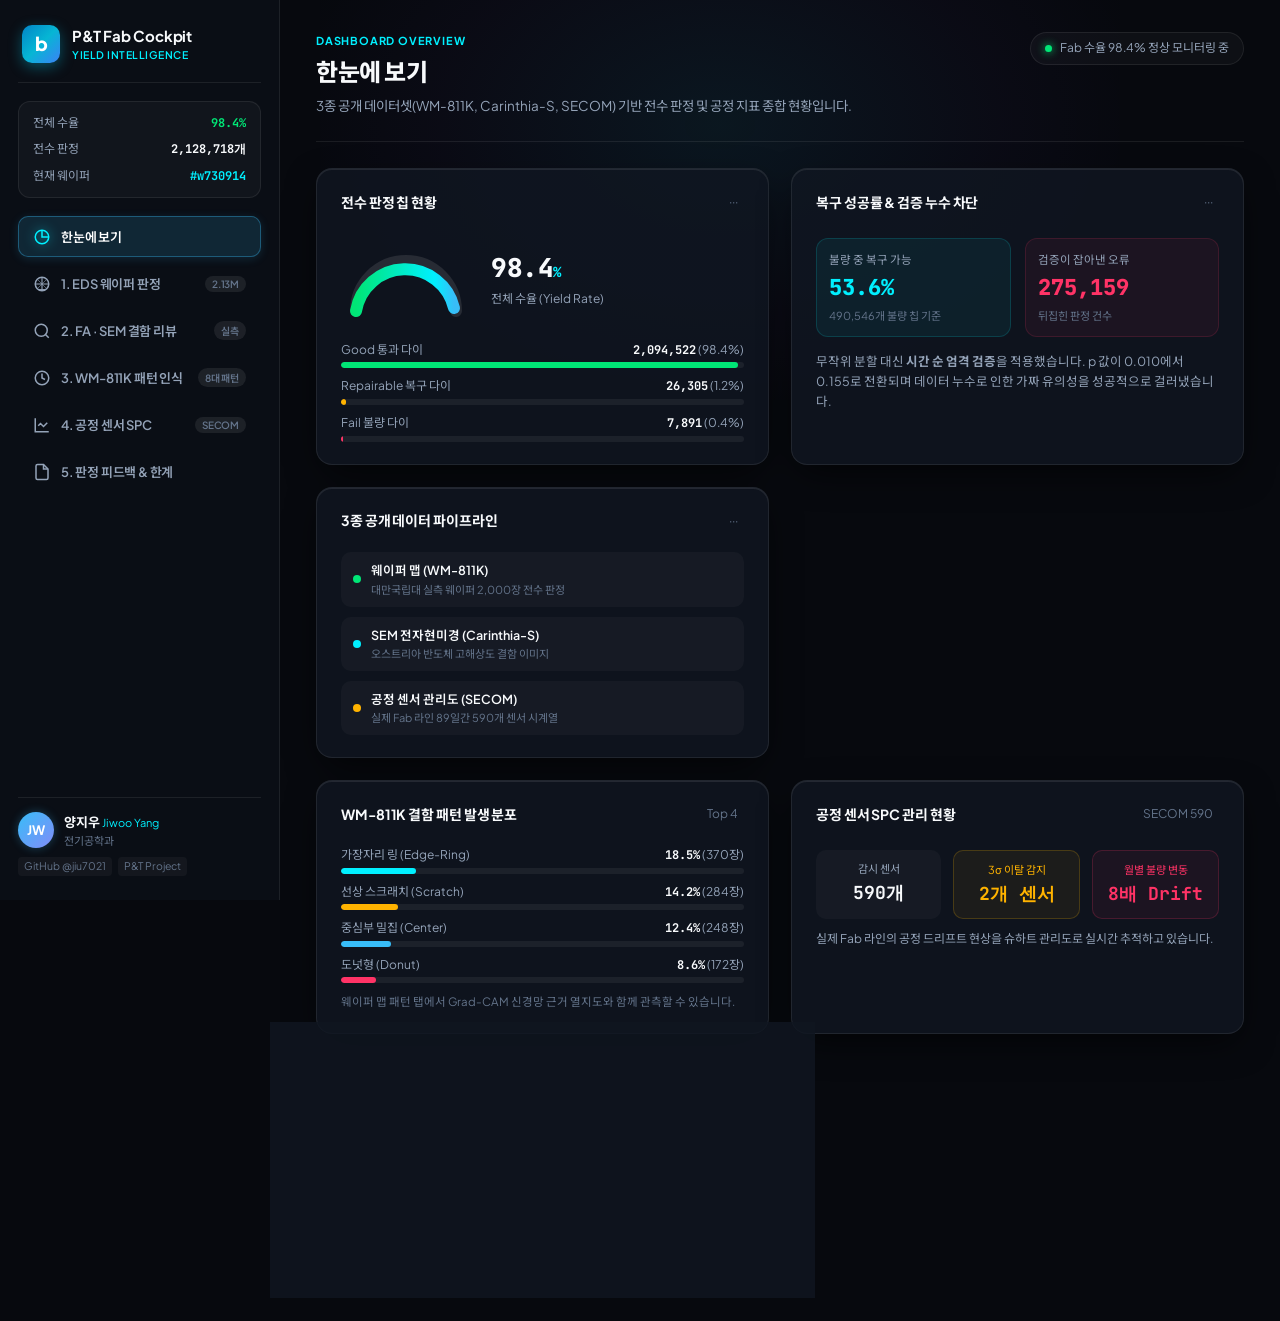
==== docs/index.html @ ddb7357b "feat(ui): redesign workbench into luxury dark glassmorphic cockpit - Redesign navigation into a fixe" ====
<!doctype html>
<html lang="ko" data-theme="dark">
<head>
<meta charset="utf-8">
<meta name="viewport" content="width=device-width, initial-scale=1">
<title>P&amp;T Wafer Yield Intelligence Cockpit</title>
<link rel="preconnect" href="https://fonts.googleapis.com">
<link rel="preconnect" href="https://fonts.gstatic.com" crossorigin>
<link href="https://fonts.googleapis.com/css2?family=Plus+Jakarta+Sans:wght@400;500;600;700;800&family=JetBrains+Mono:wght@400;500;600;700&family=Noto+Sans+KR:wght@400;500;600;700&display=swap" rel="stylesheet">
<style>
/* ═══════════════════════════════════════════════════════════════════════
   P&T SEMICONDUCTOR LUXURY DARK COCKPIT THEME v5.0
   ═══════════════════════════════════════════════════════════════════════ */
:root {
  /* Backgrounds */
  --bg-deep: #07090e;
  --bg-surface: #0c1017;
  --bg-panel: rgba(16, 22, 34, 0.82);
  --bg-panel-hover: rgba(22, 30, 46, 0.95);
  --bg-sunken: rgba(10, 14, 22, 0.7);
  
  /* Borders & Dividers */
  --border: rgba(255, 255, 255, 0.12);
  --border-glass: rgba(255, 255, 255, 0.08);
  --border-light: rgba(255, 255, 255, 0.16);
  --line: rgba(255, 255, 255, 0.1);
  
  /* Text */
  --text: #f8fafc;
  --text-white: #f8fafc;
  --text-secondary: #94a3b8;
  --text-muted: #64748b;
  --muted: #64748b;
  
  /* Accents & Status */
  --accent: #38bdf8;
  --neon-cyan: #00f0ff;
  --neon-blue: #38bdf8;
  --neon-green: #00e676;
  --neon-amber: #ffb300;
  --neon-rose: #ff3366;
  
  --ok: #00e676;
  --bad: #ff3366;
  --warn: #ffb300;
  
  /* Dies & Grades */
  --die-pass: #00e676;
  --die-repair: #ffb300;
  --die-fail: #ff3366;
  --die-out: #1a2234;
  --grade-good: #00e676;
  --grade-rep: #ffb300;
  --grade-fail: #ff3366;

  --card-radius: 16px;
  --card-shadow: 0 12px 36px -8px rgba(0, 0, 0, 0.7), inset 0 1px 0 rgba(255, 255, 255, 0.09);
  --font-sans: 'Plus Jakarta Sans', 'Noto Sans KR', -apple-system, sans-serif;
  --font-mono: 'JetBrains Mono', monospace;
}

* { box-sizing: border-box; margin: 0; padding: 0; }
body {
  background: var(--bg-deep);
  color: var(--text-white);
  font-family: var(--font-sans);
  font-size: 13.5px;
  line-height: 1.55;
  -webkit-font-smoothing: antialiased;
  overflow-x: hidden;
  min-height: 100vh;
}

/* Global Consistent Scrollbars across ALL containers */
::-webkit-scrollbar {
  width: 7px;
  height: 7px;
}
::-webkit-scrollbar-track {
  background: rgba(255, 255, 255, 0.04);
  border-radius: 999px;
}
::-webkit-scrollbar-thumb {
  background: rgba(56, 189, 248, 0.45);
  border-radius: 999px;
}
::-webkit-scrollbar-thumb:hover {
  background: var(--neon-cyan);
}

/* Ambient Background Glow */
body::before {
  content: "";
  position: fixed;
  top: -150px;
  left: 25%;
  width: 800px;
  height: 550px;
  background: radial-gradient(ellipse, rgba(56, 189, 248, 0.08) 0%, rgba(139, 92, 246, 0.03) 50%, transparent 80%);
  pointer-events: none;
  z-index: 0;
}

.app-layout {
  display: flex;
  min-height: 100vh;
  position: relative;
  z-index: 1;
}

/* ═══ Wide Dark Sidebar (280px, Profile Card Included) ═══ */
.cockpit-sidebar {
  width: 280px;
  background: rgba(11, 15, 23, 0.94);
  border-right: 1px solid var(--border-glass);
  backdrop-filter: blur(24px);
  display: flex;
  flex-direction: column;
  padding: 24px 18px;
  position: sticky;
  top: 0;
  height: 100vh;
  flex-shrink: 0;
  z-index: 100;
}
.sidebar-brand {
  display: flex;
  align-items: center;
  gap: 12px;
  padding: 0 4px 18px;
  border-bottom: 1px solid var(--border-glass);
  margin-bottom: 18px;
}
.brand-logo {
  width: 38px;
  height: 38px;
  border-radius: 10px;
  background: linear-gradient(135deg, #0284c7 0%, #06b6d4 50%, #3b82f6 100%);
  display: flex;
  align-items: center;
  justify-content: center;
  font-size: 19px;
  font-weight: 800;
  color: #fff;
  box-shadow: 0 4px 14px rgba(6, 182, 212, 0.4);
}
.brand-text {
  display: flex;
  flex-direction: column;
  white-space: nowrap;
}
.brand-name {
  font-size: 15px;
  font-weight: 700;
  color: var(--text-white);
  letter-spacing: -0.2px;
}
.brand-sub {
  font-size: 10.5px;
  color: var(--neon-cyan);
  font-weight: 600;
  letter-spacing: 0.5px;
}

/* Sidebar Global KPI Summary Box */
.sidebar-kpi-box {
  background: rgba(255, 255, 255, 0.03);
  border: 1px solid var(--border-glass);
  border-radius: 12px;
  padding: 12px 14px;
  margin-bottom: 18px;
  display: flex;
  flex-direction: column;
  gap: 8px;
}
.s-kpi-row {
  display: flex;
  align-items: center;
  justify-content: space-between;
  font-size: 12px;
  white-space: nowrap;
}
.s-kpi-row span {
  color: var(--text-secondary);
}
.s-kpi-row b {
  font-family: var(--font-mono);
  color: var(--text-white);
}

/* Sidebar Navigation Items - No line breaks */
.sidebar-nav {
  display: flex;
  flex-direction: column;
  gap: 6px;
  flex: 1;
}
.nav-btn {
  display: flex;
  align-items: center;
  gap: 10px;
  padding: 10px 14px;
  border-radius: 10px;
  border: 1px solid transparent;
  background: transparent;
  color: var(--text-secondary);
  font-family: inherit;
  font-size: 13px;
  font-weight: 600;
  cursor: pointer;
  transition: all 0.18s ease;
  text-align: left;
  width: 100%;
  white-space: nowrap;
}
.nav-btn:hover {
  color: var(--text-white);
  background: rgba(255, 255, 255, 0.05);
}
.nav-btn.on {
  color: #fff;
  background: rgba(56, 189, 248, 0.14);
  border-color: rgba(56, 189, 248, 0.35);
  box-shadow: 0 2px 10px rgba(56, 189, 248, 0.15);
}
.nav-btn.on svg {
  color: var(--neon-cyan);
  filter: drop-shadow(0 0 6px rgba(0,240,255,0.6));
}
.nav-btn-icon {
  flex-shrink: 0;
  display: flex;
  align-items: center;
  justify-content: center;
}
.nav-btn span {
  white-space: nowrap;
  letter-spacing: -0.2px;
}
.nav-btn-badge {
  margin-left: auto;
  font-size: 10px;
  padding: 2px 7px;
  border-radius: 999px;
  background: rgba(255, 255, 255, 0.08);
  color: var(--text-muted);
  white-space: nowrap;
  flex-shrink: 0;
}
.nav-btn.on .nav-btn-badge {
  background: rgba(0, 240, 255, 0.25);
  color: var(--neon-cyan);
}

/* ═══ Author Profile Card in Lower Sidebar ═══ */
.sidebar-profile-card {
  margin-top: auto;
  padding-top: 14px;
  border-top: 1px solid var(--border-glass);
  display: flex;
  align-items: center;
  gap: 10px;
}
.profile-avatar {
  width: 36px;
  height: 36px;
  border-radius: 50%;
  background: linear-gradient(135deg, #38bdf8, #818cf8);
  display: flex;
  align-items: center;
  justify-content: center;
  font-size: 13px;
  font-weight: 700;
  color: #fff;
  flex-shrink: 0;
  box-shadow: 0 0 10px rgba(56, 189, 248, 0.3);
}
.profile-info {
  display: flex;
  flex-direction: column;
  min-width: 0;
}
.profile-name {
  font-size: 13px;
  font-weight: 700;
  color: var(--text-white);
  white-space: nowrap;
}
.profile-sub {
  font-size: 11px;
  color: var(--neon-cyan);
  font-weight: 400;
}
.profile-role {
  font-size: 11px;
  color: var(--text-muted);
  white-space: nowrap;
}
.sidebar-profile-meta {
  display: flex;
  align-items: center;
  gap: 6px;
  font-size: 10.5px;
  color: var(--text-muted);
  margin-top: 8px;
}
.profile-tag {
  background: rgba(255, 255, 255, 0.04);
  padding: 1.5px 6px;
  border-radius: 4px;
}

/* ═══ Main Viewport & Generous Header ═══ */
.main-viewport {
  flex: 1;
  display: flex;
  flex-direction: column;
  min-width: 0;
  padding: 32px 36px 60px;
}

/* Page Top Header (CMP Dashboard Breathing Room) */
.page-top-header {
  display: flex;
  align-items: flex-start;
  justify-content: space-between;
  padding-bottom: 24px;
  margin-bottom: 26px;
  border-bottom: 1px solid var(--border-glass);
}
.page-title-wrap {
  display: flex;
  flex-direction: column;
  gap: 4px;
}
.page-tag {
  font-size: 11px;
  font-weight: 700;
  letter-spacing: 0.8px;
  color: var(--neon-cyan);
  text-transform: uppercase;
}
.page-main-title {
  font-size: 24px;
  font-weight: 800;
  color: var(--text-white);
  letter-spacing: -0.4px;
}
.page-sub-desc {
  font-size: 13.5px;
  color: var(--text-secondary);
  margin-top: 2px;
}

.page-top-right {
  display: flex;
  align-items: center;
  gap: 12px;
}
.status-pill {
  display: flex;
  align-items: center;
  gap: 8px;
  background: rgba(255, 255, 255, 0.03);
  border: 1px solid var(--border-glass);
  padding: 6px 14px;
  border-radius: 999px;
  font-size: 12px;
  color: var(--text-secondary);
}
.pulse-dot {
  width: 7px;
  height: 7px;
  border-radius: 50%;
  background: var(--neon-green);
  box-shadow: 0 0 8px var(--neon-green);
}

/* Tab Panes */
.tab-pane {
  display: none;
  animation: cockpitFadeIn 0.22s cubic-bezier(0.16, 1, 0.3, 1) forwards;
}
.tab-pane.on {
  display: block;
}
@keyframes cockpitFadeIn {
  from { opacity: 0; transform: translateY(6px); }
  to { opacity: 1; transform: translateY(0); }
}

/* ═══ Cockpit Grid Layouts ═══ */
.cockpit-grid-3 {
  display: grid;
  grid-template-columns: repeat(3, minmax(0, 1fr));
  gap: 22px;
  margin-bottom: 22px;
}
.cockpit-grid-split {
  display: grid;
  grid-template-columns: 290px minmax(420px, 1.25fr) minmax(360px, 1fr);
  gap: 22px;
  margin-bottom: 22px;
  align-items: stretch;
}
.cockpit-grid-sem {
  display: grid;
  grid-template-columns: 270px minmax(460px, 1.35fr) minmax(300px, 340px);
  gap: 22px;
  margin-bottom: 22px;
  align-items: stretch;
}

@media (max-width: 1400px) {
  .cockpit-grid-3 { grid-template-columns: repeat(2, 1fr); }
  .cockpit-grid-split, .cockpit-grid-sem { grid-template-columns: 270px 1fr; }
  .cockpit-grid-split > :nth-child(3), .cockpit-grid-sem > :nth-child(3) { grid-column: span 2; }
}
@media (max-width: 960px) {
  .cockpit-grid-3, .cockpit-grid-split, .cockpit-grid-sem { grid-template-columns: 1fr; }
  .cockpit-grid-split > :nth-child(3), .cockpit-grid-sem > :nth-child(3) { grid-column: span 1; }
}

/* Glass Cards */
.c-card {
  background: var(--bg-panel);
  border: 1px solid var(--border-glass);
  border-radius: var(--card-radius);
  padding: 22px 24px;
  box-shadow: var(--card-shadow);
  backdrop-filter: blur(24px);
  position: relative;
  display: flex;
  flex-direction: column;
  transition: border-color 0.2s ease, box-shadow 0.2s ease;
}
.c-card:hover {
  border-color: var(--border-light);
}
.c-card-head {
  display: flex;
  align-items: center;
  justify-content: space-between;
  margin-bottom: 16px;
  flex-shrink: 0;
}
.c-card-title {
  font-size: 14px;
  font-weight: 700;
  color: var(--text-white);
  letter-spacing: -0.1px;
  display: flex;
  align-items: center;
  gap: 8px;
}
.c-card-action {
  color: var(--text-muted);
  font-size: 12px;
  padding: 2px 6px;
}

/* Domain Instruction Banners */
.click-hint-banner {
  background: rgba(0, 240, 255, 0.08);
  border: 1px solid rgba(0, 240, 255, 0.25);
  border-radius: 8px;
  padding: 7px 12px;
  font-size: 12px;
  color: var(--neon-cyan);
  text-align: center;
  margin-top: 12px;
  width: 100%;
}
.synth-notice-chip {
  background: rgba(255, 179, 0, 0.08);
  border: 1px solid rgba(255, 179, 0, 0.25);
  border-radius: 8px;
  padding: 8px 12px;
  font-size: 11.5px;
  color: #fde047;
  line-height: 1.5;
  margin-top: 10px;
}

/* Speedometer Arc Gauge */
.gauge-container {
  display: flex;
  align-items: center;
  gap: 20px;
  padding: 6px 0;
}
.gauge-visual {
  position: relative;
  width: 130px;
  height: 85px;
  flex-shrink: 0;
}
.gauge-info {
  flex: 1;
}
.gauge-val-big {
  font-size: 26px;
  font-weight: 800;
  color: var(--text-white);
  font-family: var(--font-mono);
  letter-spacing: -0.5px;
}
.gauge-val-big span {
  font-size: 14px;
  color: var(--neon-cyan);
}
.gauge-sub {
  font-size: 12px;
  color: var(--text-secondary);
  margin-top: 2px;
}

/* Distribution Progress Bars */
.dist-bars {
  margin-top: 14px;
  display: flex;
  flex-direction: column;
  gap: 9px;
}
.dist-item {
  display: flex;
  flex-direction: column;
  gap: 3px;
}
.dist-header {
  display: flex;
  justify-content: space-between;
  font-size: 12px;
  color: var(--text-secondary);
}
.dist-header span b {
  font-family: var(--font-mono);
  color: var(--text-white);
}
.dist-track {
  height: 6px;
  background: rgba(255, 255, 255, 0.06);
  border-radius: 999px;
  overflow: hidden;
}
.dist-fill {
  height: 100%;
  border-radius: 999px;
}

/* 300mm Silicon Wafer Map Bezel & Stand */
.wafer-hero-stand {
  display: flex;
  flex-direction: column;
  align-items: center;
  justify-content: center;
  padding: 8px 0;
  position: relative;
}
.wafer-disc-rim {
  width: 380px;
  height: 380px;
  border-radius: 50%;
  background: radial-gradient(circle at 35% 35%, #182234 0%, #0c121d 70%, #070a10 100%);
  border: 4px solid #232f46;
  box-shadow: 0 0 35px rgba(0, 240, 255, 0.12), inset 0 0 25px rgba(0, 0, 0, 0.85);
  display: flex;
  align-items: center;
  justify-content: center;
  position: relative;
  overflow: hidden;
}
#emap, #wmap, #wcam {
  cursor: crosshair;
  border-radius: 50%;
  max-width: 360px;
  max-height: 360px;
  image-rendering: pixelated;
}
.wafer-legend-row {
  display: flex;
  align-items: center;
  justify-content: center;
  gap: 16px;
  margin-top: 14px;
  font-size: 12px;
}
.legend-chip {
  display: flex;
  align-items: center;
  gap: 6px;
  color: var(--text-secondary);
}
.legend-dot {
  width: 9px;
  height: 9px;
  border-radius: 2px;
}

/* ═══ Wafer List Picker (No Empty Space, High Visibility Scroll) ═══ */
.wafer-picker-container {
  display: flex;
  flex-direction: column;
  flex: 1;
  min-height: 480px;
}
.wafer-picker-list {
  flex: 1;
  height: 440px;
  max-height: 440px;
  overflow-y: scroll; /* Always show track */
  display: flex;
  flex-direction: column;
  gap: 6px;
  padding-right: 6px;
}
.scroll-hint-bar {
  margin-top: 8px;
  padding: 6px 10px;
  background: rgba(255, 255, 255, 0.02);
  border-top: 1px solid var(--border-glass);
  border-radius: 0 0 8px 8px;
  font-size: 11px;
  color: var(--text-muted);
  display: flex;
  align-items: center;
  justify-content: space-between;
}

.wafer-item-row {
  display: flex;
  align-items: center;
  justify-content: space-between;
  padding: 8px 12px;
  border-radius: 10px;
  background: rgba(255, 255, 255, 0.03);
  border: 1px solid transparent;
  cursor: pointer;
  transition: all 0.15s ease;
}
.wafer-item-row:hover {
  background: rgba(255, 255, 255, 0.07);
  border-color: rgba(255, 255, 255, 0.1);
}
.wafer-item-row.on {
  background: rgba(0, 240, 255, 0.12);
  border-color: rgba(0, 240, 255, 0.35);
  box-shadow: 0 0 12px rgba(0, 240, 255, 0.15);
}
.w-row-left {
  display: flex;
  align-items: center;
  gap: 8px;
  min-width: 0;
  flex: 1;
}
.w-row-id {
  font-family: var(--font-mono);
  font-size: 12px;
  font-weight: 600;
  color: var(--text-white);
  white-space: nowrap;
  overflow: hidden;
  text-overflow: ellipsis;
}
.w-row-badge {
  font-size: 10.5px;
  padding: 2px 7px;
  border-radius: 999px;
  font-weight: 600;
  flex-shrink: 0;
  white-space: nowrap;
}

/* Dark Glass Tables */
table.cockpit-table {
  width: 100%;
  border-collapse: collapse;
  font-size: 12.5px;
}
table.cockpit-table th {
  text-align: left;
  padding: 8px 10px;
  color: var(--text-muted);
  font-weight: 600;
  border-bottom: 1px solid var(--border-glass);
}
table.cockpit-table td {
  padding: 8px 10px;
  border-bottom: 1px solid rgba(255, 255, 255, 0.04);
  color: var(--text-white);
}
table.cockpit-table tr:last-child td {
  border-bottom: none;
}
.mono {
  font-family: var(--font-mono);
}

/* Neon accents for original classes */
.bad { color: var(--neon-rose) !important; font-weight: 700; }
.ok { color: var(--neon-green) !important; font-weight: 700; }
.bar {
  height: 8px;
  background: rgba(255,255,255,0.08);
  border-radius: 999px;
  overflow: hidden;
  margin-top: 4px;
}
.bar>i {
  display: block;
  height: 100%;
  border-radius: 999px;
  background: linear-gradient(90deg, var(--neon-cyan), var(--neon-blue)) !important;
}
.kv { display: grid; grid-template-columns: auto 1fr; gap: 5px 12px; font-size: 12.5px; }
.kv b { color: var(--text-muted); font-weight: 600; }
.cand {
  border: 1px solid var(--border-glass);
  background: rgba(255, 255, 255, 0.02);
  border-radius: 10px;
  padding: 10px 12px;
  margin-bottom: 8px;
}
.cand .proc { font-weight: 700; font-size: 13px; color: var(--neon-cyan); }
.cand .rat { font-size: 12px; margin: 4px 0; color: var(--text-secondary); }
.cand .ref { font-size: 11px; color: var(--text-muted); word-break: break-word; }
.cand .note { font-size: 11px; color: var(--neon-amber); margin-top: 4px; }
</style>
</head>
<body>

<div class="app-layout">
  <!-- Integrated Left Sidebar (280px, Profile Card Included) -->
  <aside class="cockpit-sidebar">
    <div class="sidebar-brand">
      <div class="brand-logo">b</div>
      <div class="brand-text">
        <div class="brand-name">P&amp;T Fab Cockpit</div>
        <div class="brand-sub">YIELD INTELLIGENCE</div>
      </div>
    </div>

    <!-- Sidebar KPI Box -->
    <div class="sidebar-kpi-box">
      <div class="s-kpi-row">
        <span>전체 수율</span>
        <b style="color:var(--neon-green)">98.4%</b>
      </div>
      <div class="s-kpi-row">
        <span>전수 판정</span>
        <b>2,128,718개</b>
      </div>
      <div class="s-kpi-row">
        <span>현재 웨이퍼</span>
        <b style="color:var(--neon-cyan)" id="side-cur-wafer">#w730914</b>
      </div>
    </div>

    <!-- Vertical Navigation Menu (Single Line Guarantee) -->
    <nav class="sidebar-nav">
      <button class="nav-btn on" data-target="s-overview">
        <span class="nav-btn-icon">
          <svg width="18" height="18" viewBox="0 0 24 24" fill="none" stroke="currentColor" stroke-width="2"><circle cx="12" cy="12" r="9"/><path d="M12 3v9h9"/></svg>
        </span>
        <span>한눈에 보기</span>
      </button>

      <button class="nav-btn" data-target="s-eds">
        <span class="nav-btn-icon">
          <svg width="18" height="18" viewBox="0 0 24 24" fill="none" stroke="currentColor" stroke-width="2">
            <circle cx="12" cy="12" r="9"/>
            <path d="M12 3v18M3 12h18" stroke-width="1.5"/>
            <path d="M6 6l12 12M18 6L6 18" stroke-width="1.2" opacity="0.6"/>
            <path d="M8 20h8" stroke-width="2.5"/>
          </svg>
        </span>
        <span>1. EDS 웨이퍼 판정</span>
        <span class="nav-btn-badge">2.13M</span>
      </button>

      <button class="nav-btn" data-target="s-fa">
        <span class="nav-btn-icon">
          <svg width="18" height="18" viewBox="0 0 24 24" fill="none" stroke="currentColor" stroke-width="2"><circle cx="11" cy="11" r="8"/><path d="m21 21-4.35-4.35"/></svg>
        </span>
        <span>2. FA · SEM 결함 리뷰</span>
        <span class="nav-btn-badge">실측</span>
      </button>

      <button class="nav-btn" data-target="s-map">
        <span class="nav-btn-icon">
          <svg width="18" height="18" viewBox="0 0 24 24" fill="none" stroke="currentColor" stroke-width="2"><circle cx="12" cy="12" r="9"/><path d="M12 6v6l4 2"/></svg>
        </span>
        <span>3. WM-811K 패턴 인식</span>
        <span class="nav-btn-badge">8대 패턴</span>
      </button>

      <button class="nav-btn" data-target="s-sensor">
        <span class="nav-btn-icon">
          <svg width="18" height="18" viewBox="0 0 24 24" fill="none" stroke="currentColor" stroke-width="2"><path d="M3 3v18h18"/><path d="m19 9-5 5-4-4-3 3"/></svg>
        </span>
        <span>4. 공정 센서 SPC</span>
        <span class="nav-btn-badge">SECOM</span>
      </button>

      <button class="nav-btn" data-target="s-feedback">
        <span class="nav-btn-icon">
          <svg width="18" height="18" viewBox="0 0 24 24" fill="none" stroke="currentColor" stroke-width="2"><path d="M14 2H6a2 2 0 0 0-2 2v16a2 2 0 0 0 2 2h12a2 2 0 0 0 2-2V8z"/><polyline points="14 2 14 8 20 8"/></svg>
        </span>
        <span>5. 판정 피드백 &amp; 한계</span>
      </button>
    </nav>

    <!-- Author Profile Card in Lower Sidebar -->
    <div class="sidebar-profile-card">
      <div class="profile-avatar">JW</div>
      <div class="profile-info">
        <div class="profile-name">양지우 <span class="profile-sub">Jiwoo Yang</span></div>
        <div class="profile-role">전기공학과</div>
      </div>
    </div>
    <div class="sidebar-profile-meta">
      <span class="profile-tag">GitHub @jiu7021</span>
      <span class="profile-tag">P&amp;T Project</span>
    </div>
  </aside>

  <!-- Main Viewport -->
  <main class="main-viewport">
    <!-- Top Header Bar with CMP Dashboard Style Breathing Space -->
    <header class="page-top-header">
      <div class="page-title-wrap">
        <div class="page-tag" id="pageTag">DASHBOARD OVERVIEW</div>
        <h1 class="page-main-title" id="pageTitle">한눈에 보기</h1>
        <p class="page-sub-desc" id="pageSub">3종 공개 데이터셋(WM-811K, Carinthia-S, SECOM) 기반 전수 판정 및 공정 지표 종합 현황입니다.</p>
      </div>
      <div class="page-top-right">
        <div class="status-pill">
          <span class="pulse-dot"></span>
          <span id="pageLiveStatus">Fab 수율 98.4% 정상 모니터링 중</span>
        </div>
      </div>
    </header>

    <!-- ══════ TAB 0: 한눈에 보기 (Overview - 6 Full Cards) ══════ -->
    <section class="tab-pane on" id="s-overview">
      <div class="cockpit-grid-3">
        <!-- Card 1: 수율 계기판 -->
        <div class="c-card">
          <div class="c-card-head">
            <span class="c-card-title">전수 판정 칩 현황</span>
            <span class="c-card-action">···</span>
          </div>
          <div class="gauge-container">
            <div class="gauge-visual">
              <svg width="130" height="85" viewBox="0 0 130 85">
                <path d="M 15 75 A 50 50 0 0 1 115 75" fill="none" stroke="rgba(255,255,255,0.1)" stroke-width="12" stroke-linecap="round"/>
                <path d="M 15 75 A 50 50 0 0 1 113 72" fill="none" stroke="url(#cyanGrad)" stroke-width="12" stroke-linecap="round"/>
                <defs>
                  <linearGradient id="cyanGrad" x1="0%" y1="0%" x2="100%" y2="0%">
                    <stop offset="0%" stop-color="#00e676"/>
                    <stop offset="80%" stop-color="#00f0ff"/>
                    <stop offset="100%" stop-color="#38bdf8"/>
                  </linearGradient>
                </defs>
              </svg>
            </div>
            <div class="gauge-info">
              <div class="gauge-val-big">98.4<span>%</span></div>
              <div class="gauge-sub">전체 수율 (Yield Rate)</div>
            </div>
          </div>
          <div class="dist-bars">
            <div class="dist-item">
              <div class="dist-header"><span>Good 통과 다이</span><span><b>2,094,522</b> (98.4%)</span></div>
              <div class="dist-track"><div class="dist-fill" style="width:98.4%;background:var(--neon-green)"></div></div>
            </div>
            <div class="dist-item">
              <div class="dist-header"><span>Repairable 복구 다이</span><span><b>26,305</b> (1.2%)</span></div>
              <div class="dist-track"><div class="dist-fill" style="width:1.2%;background:var(--neon-amber)"></div></div>
            </div>
            <div class="dist-item">
              <div class="dist-header"><span>Fail 불량 다이</span><span><b>7,891</b> (0.4%)</span></div>
              <div class="dist-track"><div class="dist-fill" style="width:0.4%;background:var(--neon-rose)"></div></div>
            </div>
          </div>
        </div>

        <!-- Card 2: 복구 성공률 & 엄격 검증 -->
        <div class="c-card">
          <div class="c-card-head">
            <span class="c-card-title">복구 성공률 &amp; 검증 누수 차단</span>
            <span class="c-card-action">···</span>
          </div>
          <div style="display:flex;gap:14px;margin:8px 0 14px">
            <div style="flex:1;background:rgba(0,240,255,0.06);padding:12px;border-radius:12px;border:1px solid rgba(0,240,255,0.15)">
              <div style="font-size:11.5px;color:var(--text-secondary)">불량 중 복구 가능</div>
              <div style="font-size:22px;font-weight:800;color:var(--neon-cyan);margin-top:2px" class="mono">53.6%</div>
              <div style="font-size:11px;color:var(--text-muted);margin-top:2px">490,546개 불량 칩 기준</div>
            </div>
            <div style="flex:1;background:rgba(255,51,102,0.06);padding:12px;border-radius:12px;border:1px solid rgba(255,51,102,0.15)">
              <div style="font-size:11.5px;color:var(--text-secondary)">검증이 잡아낸 오류</div>
              <div style="font-size:22px;font-weight:800;color:var(--neon-rose);margin-top:2px" class="mono">275,159</div>
              <div style="font-size:11px;color:var(--text-muted);margin-top:2px">뒤집힌 판정 건수</div>
            </div>
          </div>
          <p style="font-size:12.5px;color:var(--text-secondary);line-height:1.6">
            무작위 분할 대신 <b>시간 순 엄격 검증</b>을 적용했습니다. p 값이 0.010에서 0.155로 전환되며 데이터 누수로 인한 가짜 유의성을 성공적으로 걸러냈습니다.
          </p>
        </div>

        <!-- Card 3: 3종 공개 데이터 파이프라인 -->
        <div class="c-card">
          <div class="c-card-head">
            <span class="c-card-title">3종 공개 데이터 파이프라인</span>
            <span class="c-card-action">···</span>
          </div>
          <div style="display:flex;flex-direction:column;gap:10px;margin-top:4px">
            <div style="display:flex;gap:10px;align-items:center;background:rgba(255,255,255,0.03);padding:9px 12px;border-radius:10px">
              <span style="width:8px;height:8px;border-radius:50%;background:var(--neon-green)"></span>
              <div style="flex:1">
                <div style="font-size:12.5px;font-weight:600">웨이퍼 맵 (WM-811K)</div>
                <div style="font-size:11px;color:var(--text-muted)">대만국립대 실측 웨이퍼 2,000장 전수 판정</div>
              </div>
            </div>
            <div style="display:flex;gap:10px;align-items:center;background:rgba(255,255,255,0.03);padding:9px 12px;border-radius:10px">
              <span style="width:8px;height:8px;border-radius:50%;background:var(--neon-cyan)"></span>
              <div style="flex:1">
                <div style="font-size:12.5px;font-weight:600">SEM 전자현미경 (Carinthia-S)</div>
                <div style="font-size:11px;color:var(--text-muted)">오스트리아 반도체 고해상도 결함 이미지</div>
              </div>
            </div>
            <div style="display:flex;gap:10px;align-items:center;background:rgba(255,255,255,0.03);padding:9px 12px;border-radius:10px">
              <span style="width:8px;height:8px;border-radius:50%;background:var(--neon-amber)"></span>
              <div style="flex:1">
                <div style="font-size:12.5px;font-weight:600">공정 센서 관리도 (SECOM)</div>
                <div style="font-size:11px;color:var(--text-muted)">실제 Fab 라인 89일간 590개 센서 시계열</div>
              </div>
            </div>
          </div>
        </div>
      </div>

      <!-- Row 2: 3 Rich Deep-Dive Cards -->
      <div class="cockpit-grid-3">
        <!-- Card 4: 8대 결함 패턴 발생 분포 -->
        <div class="c-card">
          <div class="c-card-head">
            <span class="c-card-title">WM-811K 결함 패턴 발생 분포</span>
            <span class="c-card-action">Top 4</span>
          </div>
          <div class="dist-bars" style="margin-top:4px">
            <div class="dist-item">
              <div class="dist-header"><span>가장자리 링 (Edge-Ring)</span><span><b>18.5%</b> (370장)</span></div>
              <div class="dist-track"><div class="dist-fill" style="width:18.5%;background:var(--neon-cyan)"></div></div>
            </div>
            <div class="dist-item">
              <div class="dist-header"><span>선상 스크래치 (Scratch)</span><span><b>14.2%</b> (284장)</span></div>
              <div class="dist-track"><div class="dist-fill" style="width:14.2%;background:var(--neon-amber)"></div></div>
            </div>
            <div class="dist-item">
              <div class="dist-header"><span>중심부 밀집 (Center)</span><span><b>12.4%</b> (248장)</span></div>
              <div class="dist-track"><div class="dist-fill" style="width:12.4%;background:var(--neon-blue)"></div></div>
            </div>
            <div class="dist-item">
              <div class="dist-header"><span>도넛형 (Donut)</span><span><b>8.6%</b> (172장)</span></div>
              <div class="dist-track"><div class="dist-fill" style="width:8.6%;background:var(--neon-rose)"></div></div>
            </div>
          </div>
          <div style="font-size:11.5px;color:var(--text-muted);margin-top:10px">
            웨이퍼 맵 패턴 탭에서 Grad-CAM 신경망 근거 열지도와 함께 관측할 수 있습니다.
          </div>
        </div>

        <!-- Card 5: 공정 센서 SPC 모니터링 현황 -->
        <div class="c-card">
          <div class="c-card-head">
            <span class="c-card-title">공정 센서 SPC 관리 현황</span>
            <span class="c-card-action">SECOM 590</span>
          </div>
          <div style="display:flex;gap:12px;margin:8px 0 10px">
            <div style="flex:1;background:rgba(255,255,255,0.03);padding:10px;border-radius:10px;text-align:center">
              <div style="font-size:11px;color:var(--text-secondary)">감시 센서</div>
              <div style="font-size:18px;font-weight:700;color:var(--text-white);margin-top:2px" class="mono">590개</div>
            </div>
            <div style="flex:1;background:rgba(255,179,0,0.06);padding:10px;border-radius:10px;text-align:center;border:1px solid rgba(255,179,0,0.2)">
              <div style="font-size:11px;color:var(--neon-amber)">3σ 이탈 감지</div>
              <div style="font-size:18px;font-weight:700;color:var(--neon-amber);margin-top:2px" class="mono">2개 센서</div>
            </div>
            <div style="flex:1;background:rgba(255,51,102,0.06);padding:10px;border-radius:10px;text-align:center;border:1px solid rgba(255,51,102,0.2)">
              <div style="font-size:11px;color:var(--neon-rose)">월별 불량 변동</div>
              <div style="font-size:18px;font-weight:700;color:var(--neon-rose);margin-top:2px" class="mono">8배 Drift</div>
            </div>
          </div>
          <p style="font-size:12px;color:var(--text-secondary);line-height:1.6;margin:0">
            실제 Fab 라인의 공정 드리프트 현상을 슈하트 관리도로 실시간 추적하고 있습니다.
          </p>
        </div>

        <!-- Card 6: 워크벤치 분석 워크플로우 -->
        <div class="c-card">
          <div class="c-card-head">
            <span class="c-card-title">엔지니어링 4단계 분석 흐름</span>
            <span class="c-card-action">Guide</span>
          </div>
          <div style="display:flex;flex-direction:column;gap:8px;font-size:12px">
            <div style="display:flex;gap:10px;align-items:baseline">
              <span style="color:var(--neon-cyan);font-weight:700">01</span>
              <span><b>공정 센서 관리도</b>: 590개 센서의 ±3σ 이탈 시점을 탐색합니다.</span>
            </div>
            <div style="display:flex;gap:10px;align-items:baseline">
              <span style="color:var(--neon-cyan);font-weight:700">02</span>
              <span><b>EDS 웨이퍼 테스트</b>: 프로브 카드로 칩을 전수 전기 검사합니다.</span>
            </div>
            <div style="display:flex;gap:10px;align-items:baseline">
              <span style="color:var(--neon-cyan);font-weight:700">03</span>
              <span><b>Fail Address 분석</b>: 여분 행·열 배정으로 복구 여부를 판정합니다.</span>
            </div>
            <div style="display:flex;gap:10px;align-items:baseline">
              <span style="color:var(--neon-cyan);font-weight:700">04</span>
              <span><b>FA 전자현미경 리뷰</b>: 걸러진 칩의 SEM 고해상도 결함을 관측합니다.</span>
            </div>
          </div>
        </div>
      </div>
    </section>

    <!-- ══════ TAB 1: EDS 웨이퍼 판정 ══════ -->
    <section class="tab-pane" id="s-eds">
      <!-- Row 1: The Core Inspection Cockpit (Top Priority) -->
      <div class="cockpit-grid-split">
        <!-- Col 1: Wafer Selector (Full Height, High Visibility Scroll) -->
        <div class="c-card">
          <div class="c-card-head">
            <span class="c-card-title">웨이퍼 선택</span>
            <span id="ecount" style="font-size:11px;color:var(--text-muted)"></span>
          </div>
          <select id="esel" style="display:none"></select>
          <div class="wafer-picker-container">
            <div class="wafer-picker-list" id="custom-eds-wafer-list"></div>
            <div class="scroll-hint-bar">
              <span>↕ 마우스 휠로 20장 전체 스크롤</span>
              <span>20 WAFERS</span>
            </div>
          </div>
        </div>

        <!-- Col 2: Centerpiece 300mm Silicon Wafer Map -->
        <div class="c-card" style="display:flex;flex-direction:column;align-items:center">
          <div class="c-card-head" style="width:100%">
            <span class="c-card-title">Silicon Wafer Map <span id="etitle" style="color:var(--neon-cyan);font-weight:400"></span></span>
            <span class="c-card-action" style="font-size:11px;color:var(--neon-cyan);border:1px solid rgba(0,240,255,0.3);padding:2px 8px;border-radius:999px">CROSSHAIR HUD</span>
          </div>
          
          <div class="wafer-hero-stand">
            <div class="wafer-disc-rim">
              <canvas id="emap" width="360" height="360"></canvas>
            </div>
          </div>

          <!-- Prominent Domain Click Notice -->
          <div class="click-hint-banner">
            🖱️ 웨이퍼 캔버스 위 다이를 선택하면 정밀 시험 측정치와 Fail Address가 표시됩니다.
          </div>

          <div class="wafer-legend-row">
            <div class="legend-chip"><span class="legend-dot" style="background:var(--neon-green)"></span> Good (통과)</div>
            <div class="legend-chip"><span class="legend-dot" style="background:var(--neon-amber)"></span> Repairable (복구)</div>
            <div class="legend-chip"><span class="legend-dot" style="background:var(--neon-rose)"></span> Fail (불량)</div>
          </div>
          <div id="ebar" style="width:100%;margin-top:14px"></div>
        </div>

        <!-- Col 3: Parametric Test & Selected Die -->
        <div class="c-card">
          <div class="c-card-head">
            <span class="c-card-title">선택 다이 전기 규격 측정치</span>
            <span class="c-card-action">···</span>
          </div>
          <div id="einfo">
            <div style="padding:28px 10px;text-align:center;color:var(--text-muted)">
              <svg width="36" height="36" viewBox="0 0 24 24" fill="none" stroke="currentColor" stroke-width="1.8" style="margin:0 auto 10px;color:var(--neon-cyan);opacity:0.85"><circle cx="12" cy="12" r="10"/><path d="M12 8l-4 4 4 4M16 12H8"/></svg>
              <div style="line-height:1.6">왼쪽 웨이퍼 캔버스 위 다이를 선택하면<br>정밀 측정값이 나타납니다.</div>
            </div>
          </div>
          <div class="synth-notice-chip">
            ⚠️ <b>합성 데이터 안내</b>: 다이 합불 판정은 WM-811K 실데이터이며, 칩 내부 <b>Fail Address 및 세부 시험 측정값은 연구 목적으로 직접 합성</b>한 데이터입니다.
          </div>
        </div>
      </div>

      <!-- Row 2: Chip Internal Fail Address (Revealed on Click) -->
      <div class="c-card" id="echip" style="display:none;margin-bottom:22px;border-color:rgba(0,240,255,0.35);box-shadow:0 0 25px rgba(0,240,255,0.15)">
        <div class="c-card-head">
          <span class="c-card-title">선택한 다이의 <span style="color:var(--neon-cyan)">칩 내부 Fail Address</span> 분포 <span id="echiptitle" style="color:var(--text-muted);font-weight:400"></span></span>
          <span class="c-card-action" onclick="document.getElementById('echip').style.display='none'">닫기 ✕</span>
        </div>
        <div style="display:grid;grid-template-columns:minmax(340px,440px) minmax(240px,320px) 1fr;gap:20px">
          <div>
            <canvas id="echipmap" width="420" height="420" style="width:100%;max-width:420px;border-radius:12px;background:#06080d;border:1px solid var(--border-glass)"></canvas>
            <div style="font-size:11.5px;color:var(--text-muted);margin-top:6px">
              <span style="color:var(--neon-rose)">●</span> 미해결 fail &nbsp;
              <span style="color:#64748b">●</span> 덮인 fail &nbsp;
              <span style="color:var(--neon-green)">▮</span> 배정된 여분 워드라인/비트라인
            </div>
          </div>
          <div>
            <div style="font-size:12.5px;font-weight:600;margin-bottom:8px">Fail Address 주소 목록 (합성 데이터)</div>
            <div style="max-height:360px;overflow-y:auto;background:rgba(0,0,0,0.25);border-radius:8px;padding:6px">
              <table class="cockpit-table mono"><thead><tr><th>X (행)</th><th>Y (열)</th></tr></thead><tbody id="echiptbl"></tbody></table>
            </div>
          </div>
          <div id="echipnote" style="font-size:12.5px;line-height:1.7"></div>
        </div>
      </div>

      <!-- Row 3: Summary Metrics (3-Cols, Placed below Inspection) -->
      <div class="cockpit-grid-3">
        <div class="c-card">
          <div class="c-card-head"><span class="c-card-title">전체 판정 결과</span></div>
          <div id="e_total"></div>
        </div>
        <div class="c-card">
          <div class="c-card-head"><span class="c-card-title">검증 신뢰도 (데이터 누수 방지)</span></div>
          <div id="e_verify"></div>
        </div>
        <div class="c-card">
          <div class="c-card-head"><span class="c-card-title">불량 모드별 리페어 성공률</span></div>
          <div id="emodes"></div>
        </div>
      </div>

      <!-- Row 4: Engineering Logic Cards (3-Cols) -->
      <div class="cockpit-grid-3">
        <div class="c-card">
          <div class="c-card-head"><span class="c-card-title">DDR4 시험 항목 &amp; 규격</span></div>
          <div id="etests"></div>
        </div>
        <div class="c-card">
          <div class="c-card-head"><span class="c-card-title">Must-Repair 우선순위 논리</span></div>
          <div id="egrades"></div>
          <ol id="esteps" style="font-size:12px;padding-left:18px;margin-top:10px;color:var(--text-secondary)"></ol>
          <div id="erefs" style="margin-top:8px"></div>
        </div>
        <div class="c-card">
          <div class="c-card-head"><span class="c-card-title">가정의 영향도 (민감도 분석)</span></div>
          <div id="esens"></div>
        </div>
      </div>
    </section>

    <!-- ══════ TAB 2: FA · SEM 결함 리뷰 ══════ -->
    <section class="tab-pane" id="s-fa">
      <div class="cockpit-grid-sem">
        <!-- Col 1: Clean Image Selector List (Full Height) -->
        <div class="c-card">
          <div class="c-card-head">
            <span class="c-card-title">SEM 결함 이미지</span>
            <span id="scount" style="font-size:11px;color:var(--text-muted)"></span>
          </div>
          <select id="ssel" style="display:none"></select>
          <div class="wafer-picker-container">
            <div class="wafer-picker-list" id="custom-sem-list"></div>
            <div class="scroll-hint-bar">
              <span>↕ 마우스 휠로 전체 결함 스크롤</span>
              <span>CARINTHIA-S</span>
            </div>
          </div>
        </div>

        <!-- Col 2: SEM Viewer Hero (Dominant center) -->
        <div class="c-card">
          <div class="c-card-head">
            <span class="c-card-title">전자현미경 결함 위치 <span id="stitle" style="color:var(--neon-cyan);font-weight:400"></span></span>
            <div style="display:flex;gap:10px;align-items:center">
              <select id="sovl" style="background:#090d14;color:#fff;border:1px solid var(--border-glass);padding:4px 8px;border-radius:6px;font-size:12px">
                <option value="pred" selected>AI 지목 (빨강)</option>
                <option value="gt">정답 (초록)</option>
                <option value="both">둘 다 겹치기</option>
                <option value="none">원본</option>
              </select>
              <label style="font-size:12px;cursor:pointer"><input type="checkbox" id="sstretch" checked> 대비 강조</label>
              <label style="font-size:12px;cursor:pointer"><input type="checkbox" id="soutline"> 윤곽선</label>
            </div>
          </div>
          <div style="display:flex;justify-content:center;background:#05070a;border-radius:12px;padding:12px;border:1px solid var(--border-glass)">
            <canvas id="sbig" width="420" height="420" style="width:100%;max-width:420px;border-radius:8px"></canvas>
          </div>
          <div id="sinfo" style="margin-top:14px"></div>
        </div>

        <!-- Col 3: Root-Cause Process Candidate (Compact) -->
        <div class="c-card">
          <div class="c-card-head">
            <span class="c-card-title">원인 공정 후보</span>
            <span class="c-card-action" style="font-size:11px;color:var(--text-muted)">문헌 룩업</span>
          </div>
          <div id="scand" style="max-height:520px;overflow-y:auto;padding-right:4px"></div>
        </div>
      </div>
    </section>

    <!-- ══════ TAB 3: WM-811K 패턴 인식 ══════ -->
    <section class="tab-pane" id="s-map">
      <div class="cockpit-grid-split">
        <div class="c-card">
          <div class="c-card-head">
            <span class="c-card-title">웨이퍼 선택</span>
            <span id="wcount" style="font-size:11px;color:var(--text-muted)"></span>
          </div>
          <select id="wsel" style="display:none"></select>
          <div class="wafer-picker-container">
            <div class="wafer-picker-list" id="custom-map-list"></div>
            <div class="scroll-hint-bar">
              <span>↕ 마우스 휠로 전체 패턴 스크롤</span>
              <span>WM-811K</span>
            </div>
          </div>
        </div>

        <div class="c-card">
          <div class="c-card-head">
            <span class="c-card-title">웨이퍼 맵 &amp; Grad-CAM 판단 근거 영역 <span id="wid" style="color:var(--neon-cyan);font-weight:400"></span></span>
          </div>
          <div style="display:flex;gap:20px;justify-content:center;flex-wrap:wrap">
            <div style="text-align:center">
              <canvas id="wmap" width="320" height="320" style="border-radius:50%;background:#090d14;border:3px solid #232f46"></canvas>
              <div style="font-size:11.5px;color:var(--text-muted);margin-top:8px">원본 다이 합불 분포</div>
            </div>
            <div style="text-align:center">
              <canvas id="wcam" width="320" height="320" style="border-radius:50%;background:#090d14;border:3px solid #232f46"></canvas>
              <div style="font-size:11.5px;color:var(--text-muted);margin-top:8px">Grad-CAM 근거 열지도 (붉을수록 기여)</div>
            </div>
          </div>
        </div>

        <div class="c-card">
          <div class="c-card-head">
            <span class="c-card-title">CNN 분류 결과 &amp; 확률</span>
          </div>
          <div id="winfo"></div>
        </div>
      </div>
    </section>

    <!-- ══════ TAB 4: 공정 센서 관리도 (SECOM) ══════ -->
    <section class="tab-pane" id="s-sensor">
      <div class="cockpit-grid-3">
        <div class="c-card"><div class="c-card-head"><span class="c-card-title">데이터 요약</span></div><div id="sc_meta"></div></div>
        <div class="c-card"><div class="c-card-head"><span class="c-card-title">월별 Fail률 (공정 드리프트)</span></div><div id="sc_month"></div></div>
        <div class="c-card"><div class="c-card-head"><span class="c-card-title">이상 구간과 불량의 관계</span></div><div id="dr_exc"></div></div>
      </div>

      <div class="c-card" style="margin-bottom:22px">
        <div class="c-card-head">
          <span class="c-card-title">공정 센서 관리도 (±3σ 슈하트 한계선)</span>
          <span class="c-card-action">590개 센서 모니터링</span>
        </div>
        <div style="display:grid;grid-template-columns:270px 1fr;gap:20px">
          <div>
            <div style="font-size:12px;color:var(--text-muted);margin-bottom:6px">센서 선택</div>
            <select id="dr_sel" style="display:none"></select>
            <div class="wafer-picker-container" style="min-height:300px">
              <div class="wafer-picker-list" id="custom-sensor-list" style="height:270px;max-height:270px"></div>
              <div class="scroll-hint-bar">
                <span>↕ 마우스 휠로 센서 스크롤</span>
                <span>590 SENSORS</span>
              </div>
            </div>
            <div id="dr_kinds" style="font-size:12px;color:var(--text-muted);margin-top:8px"></div>
          </div>
          <div>
            <div style="background:#05070a;border-radius:12px;padding:12px;border:1px solid var(--border-glass)">
              <canvas id="dr_chart" width="720" height="270" style="width:100%"></canvas>
            </div>
            <div id="dr_info" style="margin-top:12px"></div>
          </div>
        </div>
      </div>

      <div class="cockpit-grid-3">
        <div class="c-card"><div class="c-card-head"><span class="c-card-title">분할 방식의 영향</span></div><div id="sc_split"></div></div>
        <div class="c-card"><div class="c-card-head"><span class="c-card-title">상위 N% 재검사 시뮬레이션</span></div><div id="sc_topk"></div></div>
        <div class="c-card"><div class="c-card-head"><span class="c-card-title">기여 센서</span></div><div id="sc_sensors"></div></div>
      </div>

      <div class="cockpit-grid-3">
        <div class="c-card"><div class="c-card-head"><span class="c-card-title">센서 이상의 성격</span></div><div id="dr_kind"></div></div>
        <div class="c-card"><div class="c-card-head"><span class="c-card-title">센서별 위험도</span></div><div id="rk_risk"></div></div>
        <div class="c-card"><div class="c-card-head"><span class="c-card-title">센서 열화 의심</span></div><div id="rk_deg"></div></div>
      </div>

      <div class="c-card" style="margin-top:20px;border-color:rgba(255,51,102,0.3)">
        <div class="c-card-head"><span class="c-card-title" style="color:var(--neon-rose)">시간 순 검증 — 모델의 붕괴와 교훈</span></div>
        <div id="rk_holdout"></div>
        <div id="sc_concl" style="margin-top:14px"></div>
      </div>
    </section>

    <!-- ══════ TAB 5: 판정 피드백 & 한계 ══════ -->
    <section class="tab-pane" id="s-feedback">
      <div class="cockpit-grid-3">
        <div class="c-card" style="grid-column: span 2">
          <div class="c-card-head"><span class="c-card-title">한계와 근거 — 주장하는 것과 주장하지 않는 것</span></div>
          <div id="limits"></div>
        </div>
        <div class="c-card">
          <div class="c-card-head"><span class="c-card-title">모델 성능 지표</span></div>
          <div id="perf"></div>
          <div id="gen" style="font-size:11px;color:var(--text-muted);margin-top:14px"></div>
        </div>
      </div>
    </section>

  </main>
</div>

<!-- Embedded Data Payload -->
<script id="payload" type="application/json">{"meta":{"generated":"2026-08-24T17:02:19","seed":20260821,"data_origin":{"wafer_map":"WM-811K 실데이터","sem":"Carinthia-S 실데이터","eds_measurement":"합성 (측정값·fail address). 불량 위치는 실데이터","secom":"UCI SECOM 실데이터 (합성 없음)","fail_address":"합성 (공개 데이터 없음)","cause_process":"문헌 기반 룩업 (모델 아님)"}},"wafers":[{"wafer_id":"w730914","lot_id":"lot44271","wafer_index":15,"true_label":"none","pred_label":"none","correct":true,"prob":{"none":0.7134,"Center":0.0036,"Donut":0.0,"Edge-Loc":0.2536,"Edge-Ring":0.0122,"Loc":0.0158,"Random":0.0,"Scratch":0.0013,"Near-full":0.0},"h":33,"w":29,"grid":[0,0,0,0,0,0,0,0,0,0,0,0,2,1,2,2,2,0,0,0,0,0,0,0,0,0,0,0,0,0,0,0,0,0,0,0,0,0,1,1,1,1,1,1,2,1,1,1,2,0,0,0,0,0,0,0,0,0,0,0,0,0,0,0,0,1,2,1,1,1,1,1,2,1,1,1,1,1,2,0,0,0,0,0,0,0,0,0,0,0,0,0,0,1,1,1,1,1,1,1,1,1,2,1,1,1,1,1,1,1,0,0,0,0,0,0,0,0,0,0,0,1,1,1,1,1,1,1,1,2,1,2,1,2,1,1,2,1,2,1,0,0,0,0,0,0,0,0,0,1,1,1,1,1,1,1,1,1,1,1,1,1,2,1,1,1,1,1,1,1,0,0,0,0,0,0,0,2,1,1,1,1,1,1,1,1,1,1,1,1,1,1,1,1,1,1,1,1,1,0,0,0,0,0,0,2,1,1,1,2,1,2,1,1,1,1,1,1,1,1,2,1,2,1,1,1,1,1,1,0,0,0,0,0,2,1,1,1,1,2,2,1,1,1,1,1,1,1,1,1,1,1,1,1,1,1,1,1,2,0,0,0,2,1,1,1,2,2,1,1,1,1,1,1,1,1,1,1,1,1,1,2,1,1,2,1,1,1,0,0,0,2,1,2,1,1,1,1,2,1,1,1,1,1,1,1,1,1,1,1,1,1,1,1,1,1,1,2,0,0,1,1,2,1,2,1,1,2,1,1,1,1,1,1,1,1,1,1,1,1,1,1,2,1,2,2,2,0,1,1,1,1,1,1,1,1,1,1,1,1,1,1,1,2,1,1,1,1,1,1,1,2,1,1,1,1,0,1,1,1,1,1,1,2,1,2,1,1,1,1,1,1,1,1,1,1,1,2,1,1,1,1,1,1,1,0,1,1,1,1,1,1,1,1,1,1,1,1,1,1,1,1,1,1,1,1,1,1,2,1,1,1,1,1,2,1,2,1,1,1,1,1,1,1,1,1,1,1,1,1,1,1,1,1,1,1,1,1,1,1,1,1,1,2,2,1,1,1,1,1,1,1,1,1,1,1,2,1,2,1,1,1,1,1,1,1,1,1,1,1,1,1,1,1,1,1,1,1,1,1,1,1,1,1,1,1,2,1,1,1,1,1,1,1,1,1,1,1,2,1,1,2,2,1,2,1,1,1,1,1,1,1,1,1,1,1,1,1,1,1,1,1,1,1,1,1,1,1,1,1,2,1,1,1,2,1,1,1,1,1,1,1,1,2,1,1,1,1,1,1,1,1,1,1,1,1,1,1,2,0,2,1,1,1,1,1,1,1,1,1,1,1,1,1,1,1,1,1,1,1,1,1,1,1,1,1,2,1,0,2,1,1,1,2,1,1,1,1,1,1,1,1,1,1,2,1,1,1,1,1,1,1,1,1,1,1,1,0,0,1,1,1,1,1,1,1,2,1,1,1,1,1,1,1,1,1,1,1,1,1,1,1,1,1,1,2,0,0,1,1,1,1,1,1,1,1,1,1,1,1,2,1,1,1,1,2,1,1,1,1,1,2,1,1,0,0,0,0,1,2,1,1,2,1,1,1,1,1,1,1,1,1,1,1,1,2,1,2,1,1,1,1,1,0,0,0,0,2,1,1,1,1,1,1,1,1,1,2,1,1,1,1,1,1,1,1,1,1,1,1,1,0,0,0,0,0,0,2,2,1,1,1,1,1,1,1,1,1,1,2,1,1,1,1,1,1,2,2,1,1,0,0,0,0,0,0,0,2,2,1,1,1,1,1,1,2,1,2,1,2,1,2,1,1,1,1,1,1,0,0,0,0,0,0,0,0,2,1,1,1,1,1,1,1,1,1,1,1,1,1,1,1,1,1,1,1,0,0,0,0,0,0,0,0,0,0,2,1,2,1,1,1,1,1,1,1,1,1,1,2,1,2,1,2,0,0,0,0,0,0,0,0,0,0,0,0,0,2,2,2,1,2,2,1,1,1,1,1,2,1,1,2,0,0,0,0,0,0,0,0,0,0,0,0,0,0,0,2,1,1,2,1,1,1,1,1,2,1,2,0,0,0,0,0,0,0,0,0,0,0,0,0,0,0,0,0,0,0,0,2,1,2,2,2,1,2,0,0,0,0,0,0,0,0,0,0,0],"cam":[19,19,19,19,20,21,23,24,26,27,29,30,31,31,31,31,30,30,30,30,28,24,21,17,13,9,6,2,0,0,0,0,0,0,0,0,1,4,7,10,12,15,18,21,22,22,23,23,23,23,23,24,24,24,25,25,25,26,26,26,27,27,27,27,19,19,19,19,20,21,23,24,26,27,29,30,31,31,31,31,30,30,30,30,28,24,21,17,13,9,6,2,0,0,0,0,0,0,0,0,1,4,7,10,12,15,18,21,22,22,23,23,23,23,23,24,24,24,25,25,25,26,26,26,27,27,27,27,19,19,19,19,20,21,23,24,26,27,29,30,31,31,31,31,30,30,30,30,28,24,21,17,13,9,6,2,0,0,0,0,0,0,0,0,1,4,7,10,12,15,18,21,22,22,23,23,23,23,23,24,24,24,25,25,25,26,26,26,27,27,27,27,19,19,19,19,20,21,23,24,26,27,29,30,31,31,31,31,30,30,30,30,28,24,21,17,13,9,6,2,0,0,0,0,0,0,0,0,1,4,7,10,12,15,18,21,22,22,23,23,23,23,23,24,24,24,25,25,25,26,26,26,27,27,27,27,18,18,18,18,18,20,21,23,24,25,27,28,29,29,29,29,29,29,29,29,27,23,20,16,13,9,5,2,0,0,0,0,0,0,0,0,2,5,8,11,14,17,20,23,24,24,24,24,25,25,25,25,25,25,25,26,26,26,26,26,26,26,26,26,15,15,15,15,16,17,18,20,21,22,23,24,25,25,25,25,25,25,25,25,24,21,18,14,11,8,5,2,0,0,0,0,0,0,0,0,2,5,9,13,16,20,23,27,28,28,28,28,28,27,27,27,27,27,27,27,26,26,26,26,26,26,26,26,13,13,13,13,14,15,16,17,18,19,20,21,21,21,22,22,22,22,22,22,21,18,15,13,10,7,4,1,0,0,0,0,0,0,0,0,2,6,10,14,19,23,27,31,33,32,32,31,31,30,30,29,29,28,28,28,27,27,26,26,26,26,26,26,11,11,11,11,11,12,13,14,14,15,16,17,18,18,18,18,19,19,19,19,18,16,13,11,9,6,4,1,0,0,0,0,0,0,0,0,2,7,12,16,21,26,30,35,37,36,35,35,34,33,32,32,31,30,29,29,28,27,27,26,25,25,25,25,8,8,8,8,9,9,10,11,11,12,13,13,14,14,14,15,15,16,16,16,15,13,11,9,7,5,3,1,0,0,0,0,0,0,0,0,3,8,13,18,23,29,34,39,41,40,39,38,37,36,35,34,33,32,31,30,29,28,27,26,25,25,25,25,6,6,6,6,6,7,7,8,8,8,9,9,10,10,11,11,12,12,13,13,13,11,9,8,6,4,3,1,0,0,0,0,0,0,0,0,3,9,14,20,26,32,37,43,45,44,43,41,40,39,37,36,35,33,32,31,29,28,27,26,25,25,25,25,4,4,4,4,4,4,4,5,5,5,5,6,6,7,7,8,8,9,10,10,10,8,7,6,5,3,2,1,0,0,0,0,0,0,0,0,3,9,16,22,28,35,41,47,50,48,46,45,43,42,40,38,37,35,34,32,30,29,27,25,25,25,25,25,1,1,1,1,1,1,1,2,2,2,2,2,2,3,4,4,5,6,6,7,7,6,5,4,3,2,1,0,0,0,0,0,0,0,0,0,3,10,17,24,31,38,44,51,54,52,50,48,46,44,43,41,39,37,35,33,31,29,27,25,24,24,24,24,0,0,0,0,0,0,0,0,0,0,0,0,0,1,2,3,4,4,5,6,6,5,5,4,3,3,2,1,1,1,1,1,1,2,2,2,5,12,19,26,33,40,47,54,57,55,54,52,50,49,47,45,43,41,39,37,34,32,30,28,27,27,27,27,0,0,0,0,0,0,0,0,0,0,0,0,0,1,2,3,4,5,6,7,7,6,6,5,5,4,3,3,3,3,4,4,4,5,5,6,9,16,23,29,36,43,50,56,59,58,57,56,55,54,53,52,51,48,46,43,41,38,35,33,32,32,32,32,0,0,0,0,0,0,0,0,0,0,0,0,0,1,2,3,4,5,6,7,8,7,7,6,6,5,5,4,5,5,6,7,7,8,9,9,13,19,26,32,39,45,52,58,61,61,61,61,60,60,60,59,58,55,52,49,47,44,41,38,37,37,37,37,0,0,0,0,0,0,0,0,0,0,0,0,1,2,3,4,5,6,7,8,8,8,8,7,7,7,6,6,6,7,8,9,10,11,12,13,17,23,29,35,42,48,54,60,64,64,64,65,65,66,66,66,65,62,59,56,53,50,47,43,42,42,42,42,0,0,0,0,0,0,0,0,0,0,0,0,1,2,3,4,5,6,8,9,9,9,9,9,8,8,8,8,8,10,11,12,13,14,16,17,21,26,32,38,44,50,56,62,66,67,68,69,70,71,72,73,72,69,65,62,59,55,52,49,47,47,47,47,0,0,0,0,0,0,0,0,0,0,0,0,1,2,3,4,6,7,8,10,10,10,10,10,10,10,10,9,10,12,13,15,16,18,19,21,24,30,36,41,47,53,59,64,68,70,72,73,75,77,79,80,79,76,72,68,65,61,58,54,52,52,52,52,0,0,0,0,0,0,0,0,0,0,0,0,1,2,3,5,6,8,9,10,11,11,11,11,11,11,11,11,12,14,16,17,19,21,23,24,28,34,39,44,50,55,61,66,70,73,75,78,80,82,85,87,87,83,79,75,71,67,63,59,57,57,57,57,0,0,0,0,0,0,0,0,0,0,0,0,1,2,4,5,7,8,10,11,12,12,12,12,12,12,13,13,14,16,18,20,22,24,26,28,32,37,42,47,53,58,63,68,72,76,79,82,85,88,91,94,94,90,85,81,77,73,69,64,62,62,62,62,0,0,0,0,0,0,0,0,0,0,0,0,1,2,4,6,7,9,11,12,13,14,14,15,15,15,16,16,18,20,22,24,26,28,30,32,36,40,45,50,54,59,64,68,72,76,79,83,86,90,93,97,97,92,88,83,79,75,70,66,64,64,64,64,0,0,0,0,0,0,0,0,0,0,0,0,1,3,5,6,8,10,12,14,15,16,17,18,19,20,21,22,23,25,27,29,31,33,35,37,40,44,47,51,55,59,63,66,70,74,77,81,84,88,92,95,95,90,86,81,77,73,68,64,61,61,61,61,0,0,0,0,0,0,0,0,0,0,0,0,1,3,5,7,9,11,13,15,17,18,20,21,23,24,26,27,29,31,33,34,36,38,40,41,44,47,50,53,56,59,62,64,68,71,75,79,82,86,90,93,93,88,84,79,75,70,66,61,59,59,59,59,0,0,0,0,0,0,0,0,0,0,0,0,1,3,6,8,10,12,14,17,19,21,23,25,27,29,31,33,35,36,38,39,41,43,44,46,48,50,52,54,56,58,60,63,66,69,73,77,80,84,88,91,91,87,82,77,73,68,64,59,57,57,57,57,0,0,0,0,0,0,0,0,0,0,0,0,1,4,6,8,11,13,16,18,20,23,26,28,31,33,36,38,40,42,43,45,46,48,49,50,52,53,54,56,57,58,59,61,63,67,71,75,78,82,86,90,89,85,80,75,71,66,62,57,55,55,55,55,0,0,0,0,0,0,0,0,0,0,0,0,1,4,6,9,12,14,17,19,22,25,28,32,35,38,41,44,46,47,49,50,51,52,54,55,56,56,57,57,57,58,58,59,61,65,69,72,76,80,84,88,87,83,78,73,69,64,60,55,53,53,53,53,0,0,0,0,0,0,0,0,0,0,0,0,1,4,7,10,12,15,18,21,24,28,31,35,39,42,46,49,52,53,54,55,56,57,58,59,60,59,59,58,58,58,57,57,59,63,66,70,74,78,82,86,86,81,76,71,67,62,57,53,50,50,50,50,0,0,0,0,0,0,0,0,0,0,0,0,1,4,7,10,13,16,19,22,26,30,34,38,43,47,51,55,58,58,59,60,61,62,63,64,64,62,61,60,59,57,56,55,56,60,64,68,72,76,80,84,84,79,74,69,65,60,55,50,48,48,48,48,3,3,3,3,3,3,3,3,3,3,3,3,4,7,10,13,16,18,21,24,28,33,37,42,46,51,56,60,63,64,64,65,66,66,67,68,67,65,63,62,60,58,56,54,55,59,63,67,71,75,79,83,82,78,73,69,64,59,55,50,48,48,48,48,9,9,9,9,9,9,9,9,9,8,8,8,9,12,14,17,19,22,24,27,30,35,40,45,50,55,60,65,68,68,69,69,70,70,71,71,70,68,66,63,61,58,56,54,54,58,62,66,70,74,78,82,81,77,73,69,65,60,56,52,50,50,50,50,16,16,16,16,16,15,15,15,14,14,14,14,14,17,19,21,23,25,27,29,33,38,44,49,54,60,65,70,73,73,74,74,74,74,75,75,74,71,68,65,62,59,56,53,54,57,61,65,69,73,77,80,80,77,73,69,65,62,58,54,52,52,52,52,22,22,22,22,22,21,21,21,20,20,19,19,20,21,23,25,27,28,30,32,35,41,47,52,58,64,70,75,78,78,78,78,78,78,78,78,77,73,70,67,63,60,56,53,53,57,61,64,68,72,76,79,79,76,73,69,66,63,59,56,54,54,54,54,28,28,28,28,28,27,27,26,26,25,25,24,25,26,28,29,30,31,33,34,38,44,50,56,62,68,74,80,83,83,83,83,82,82,82,82,80,76,72,68,64,60,56,53,52,56,60,63,67,71,74,78,78,75,73,70,67,64,61,58,56,56,56,56,35,35,35,35,34,34,33,32,32,31,31,30,30,31,32,33,34,35,36,37,40,47,53,60,66,72,79,85,88,88,87,87,87,86,86,85,83,79,74,70,65,61,57,52,52,55,59,63,66,70,73,77,77,75,72,70,67,65,62,60,58,58,58,58,41,41,41,41,40,40,39,38,38,37,36,35,35,36,36,37,37,38,39,39,43,50,56,63,70,77,83,90,93,93,92,91,91,90,90,89,86,81,76,72,67,62,57,52,51,55,58,62,65,69,72,76,77,74,72,70,68,66,64,61,60,60,60,60,47,47,47,47,47,46,45,44,43,42,42,41,40,41,41,41,41,41,41,42,45,52,59,67,74,81,88,95,98,97,97,96,95,94,93,93,89,84,79,73,68,62,57,52,51,54,58,61,64,68,71,75,76,74,72,70,69,67,65,63,62,62,62,62,50,50,50,50,49,48,47,46,45,44,43,42,41,41,42,42,42,42,42,42,46,53,60,68,75,82,90,97,100,99,98,97,97,96,95,94,91,86,80,75,70,65,59,54,53,56,59,63,66,69,72,75,76,75,73,72,70,68,67,65,64,64,64,64,49,49,49,49,49,47,46,44,43,41,40,39,38,38,39,39,40,40,41,41,45,52,59,66,74,81,88,95,98,98,97,96,96,95,94,94,91,86,82,77,73,68,64,59,58,61,64,67,69,72,75,78,78,77,75,74,72,71,69,67,67,67,67,67,49,49,49,49,48,46,44,43,41,39,37,35,35,35,36,37,38,38,39,40,44,51,58,65,72,79,86,93,97,96,96,95,95,94,94,93,91,87,83,80,76,72,68,64,63,66,68,71,73,75,78,80,81,79,78,76,74,73,71,70,69,69,69,69,49,49,49,49,47,45,43,41,39,36,34,32,31,32,33,35,36,37,38,39,43,50,57,64,71,78,85,92,95,95,94,94,94,93,93,93,91,88,85,82,79,76,72,69,69,71,73,75,77,79,81,83,83,81,80,78,77,75,73,72,71,71,71,71,48,48,48,48,47,44,42,39,36,34,31,29,28,29,31,32,34,35,36,38,42,49,56,63,69,76,83,90,93,93,93,93,93,93,93,92,91,89,86,84,82,79,77,74,74,76,77,79,80,82,84,85,85,84,82,80,79,77,76,74,73,73,73,73,48,48,48,48,46,43,40,37,34,31,28,25,25,26,28,30,31,33,35,37,41,48,54,61,68,75,82,88,92,92,92,92,92,92,92,92,91,90,88,86,85,83,81,80,79,80,82,83,84,85,86,88,87,86,84,83,81,79,78,76,75,75,75,75,47,47,47,47,45,42,39,35,32,29,25,22,21,23,25,27,29,31,33,35,40,47,53,60,67,73,80,87,90,90,91,91,91,91,91,92,91,90,89,88,87,86,86,85,85,85,86,87,88,89,89,90,90,88,86,85,83,82,80,78,77,77,77,77,47,47,47,47,45,41,37,34,30,26,22,19,18,20,23,25,27,30,32,34,39,45,52,59,65,72,78,85,89,89,89,90,90,90,91,91,91,91,91,91,90,90,90,90,90,90,91,91,91,92,92,93,92,90,89,87,85,84,82,80,80,80,80,80,44,44,44,44,42,38,35,31,27,23,20,16,15,18,20,22,25,27,29,32,36,42,48,55,61,67,73,79,83,84,85,86,87,88,89,90,90,90,91,91,91,92,92,92,92,92,92,92,92,92,93,93,92,90,88,86,84,82,80,78,77,77,77,77,39,39,39,39,38,34,31,27,24,21,17,14,13,15,17,19,21,23,25,27,31,37,42,48,53,59,64,70,73,75,77,79,81,83,85,87,88,88,89,89,90,91,91,92,92,92,91,91,91,91,90,90,89,86,84,82,79,77,74,72,71,71,71,71,35,35,35,35,33,30,27,24,21,18,15,12,11,13,15,16,18,20,22,23,27,31,36,41,46,50,55,60,64,67,69,72,75,78,81,84,85,86,87,88,89,90,90,91,91,91,90,90,89,89,88,88,86,83,80,77,74,72,69,66,64,64,64,64,30,30,30,30,29,26,23,21,18,15,12,10,9,11,12,13,15,16,18,19,22,26,30,34,38,42,46,50,54,58,62,66,69,73,77,81,83,84,85,86,88,89,90,91,91,90,89,89,88,87,86,85,83,80,76,73,70,66,63,59,58,58,58,58,26,26,26,26,24,22,20,17,15,12,10,8,7,8,9,10,11,13,14,15,17,20,24,27,31,34,37,41,45,49,54,59,64,68,73,78,81,82,84,85,86,88,89,91,91,90,88,87,86,85,84,83,80,76,73,69,65,61,57,53,51,51,51,51,21,21,21,21,20,18,16,14,12,10,8,6,5,6,7,7,8,9,10,11,12,15,18,20,23,26,28,31,35,41,46,52,58,63,69,75,78,80,82,84,85,87,89,90,90,89,88,86,85,83,82,80,77,73,69,64,60,55,51,47,45,45,45,45,16,16,16,16,15,14,12,10,9,7,5,4,3,4,4,4,5,5,6,6,8,10,11,13,15,17,19,21,26,32,39,45,52,59,65,72,76,78,80,82,84,86,88,90,90,88,87,85,83,81,80,78,75,70,65,60,55,50,45,40,38,38,38,38,12,12,12,12,11,10,8,7,6,4,3,2,1,1,1,1,2,2,2,2,3,4,5,7,8,9,10,12,16,24,31,39,46,54,61,69,74,76,78,81,83,85,87,90,90,88,86,84,82,80,78,76,72,66,61,56,50,45,39,34,31,31,31,31,11,11,11,11,10,9,7,6,5,3,2,1,0,0,0,0,0,0,0,0,0,1,2,3,4,5,6,7,12,19,27,35,43,50,58,66,71,73,76,78,80,83,85,87,87,85,83,81,79,76,74,72,68,63,57,52,47,41,36,31,28,28,28,28,13,13,13,13,12,11,9,7,6,4,2,1,0,0,0,0,0,0,0,0,1,2,3,4,5,6,7,8,12,19,26,34,41,48,55,62,67,69,72,74,76,79,81,83,83,81,79,76,74,72,70,67,64,59,54,49,44,40,35,30,27,27,27,27,15,15,15,15,15,13,11,9,7,5,3,1,0,0,0,0,0,0,0,0,1,2,3,4,5,6,7,9,12,19,26,32,39,46,52,59,64,66,68,70,72,75,77,79,79,77,74,72,70,67,65,63,60,55,51,47,42,38,33,29,27,27,27,27,18,18,18,18,17,15,12,10,8,6,3,1,0,0,0,0,0,0,0,0,1,2,3,4,6,7,8,9,13,19,25,31,37,44,50,56,60,62,64,66,68,70,73,75,75,72,70,68,65,63,61,58,55,51,48,44,40,36,32,28,26,26,26,26,20,20,20,20,19,17,14,11,9,6,4,1,0,0,0,0,0,0,0,0,1,2,3,5,6,7,9,10,13,19,25,30,36,41,47,52,56,58,60,62,64,66,69,71,70,68,66,63,61,59,56,54,51,48,44,41,38,34,31,28,26,26,26,26,23,23,23,23,21,19,16,13,10,7,4,1,0,0,0,0,0,0,0,0,1,2,4,5,6,8,9,11,14,19,24,29,34,39,44,49,53,55,57,59,61,62,64,66,66,64,61,59,57,54,52,49,47,44,41,38,35,33,30,27,25,25,25,25,25,25,25,25,24,21,17,14,11,8,5,2,0,0,0,0,0,0,0,0,1,2,4,5,7,8,10,11,14,19,23,28,32,37,41,46,49,51,53,55,57,58,60,62,62,59,57,55,52,50,47,45,42,40,38,35,33,31,28,26,25,25,25,25,28,28,28,28,26,23,19,16,12,9,5,2,0,0,0,0,0,0,0,0,1,2,4,6,7,9,10,12,15,19,23,27,31,35,39,43,45,47,49,51,53,54,56,58,58,55,53,50,48,45,43,40,38,36,34,33,31,29,27,25,25,25,25,25,29,29,29,29,27,24,20,16,13,9,5,2,0,0,0,0,0,0,0,0,1,2,4,6,7,9,11,12,15,19,22,26,30,33,37,41,44,45,47,49,51,52,54,56,56,53,51,48,46,43,40,38,36,34,33,31,30,28,27,25,24,24,24,24,29,29,29,29,27,24,20,16,13,9,5,2,0,0,0,0,0,0,0,0,1,2,4,6,7,9,11,12,15,19,22,26,30,33,37,41,44,45,47,49,51,52,54,56,56,53,51,48,46,43,40,38,36,34,33,31,30,28,27,25,24,24,24,24,29,29,29,29,27,24,20,16,13,9,5,2,0,0,0,0,0,0,0,0,1,2,4,6,7,9,11,12,15,19,22,26,30,33,37,41,44,45,47,49,51,52,54,56,56,53,51,48,46,43,40,38,36,34,33,31,30,28,27,25,24,24,24,24,29,29,29,29,27,24,20,16,13,9,5,2,0,0,0,0,0,0,0,0,1,2,4,6,7,9,11,12,15,19,22,26,30,33,37,41,44,45,47,49,51,52,54,56,56,53,51,48,46,43,40,38,36,34,33,31,30,28,27,25,24,24,24,24],"die_count":741,"fail_count":112,"fail_rate":0.1511,"feat_summary":{"nb8_fail_rate_mean":0.1385,"r_norm_fail_corr":0.2418,"edge_dist_mean":5.481,"prev_wafer_available":true}},{"wafer_id":"w780772","lot_id":"lot46296","wafer_index":24,"true_label":"none","pred_label":"none","correct":true,"prob":{"none":0.9132,"Center":0.0008,"Donut":0.0,"Edge-Loc":0.0083,"Edge-Ring":0.0,"Loc":0.0267,"Random":0.0,"Scratch":0.0509,"Near-full":0.0},"h":42,"w":44,"grid":[0,0,0,0,0,0,0,0,0,0,0,0,0,0,0,0,0,1,1,1,1,1,1,1,2,1,1,0,0,0,0,0,0,0,0,0,0,0,0,0,0,0,0,0,0,0,0,0,0,0,0,0,0,0,0,0,0,0,1,1,1,1,1,1,1,1,1,1,1,1,1,1,1,1,0,0,0,0,0,0,0,0,0,0,0,0,0,0,0,0,0,0,0,0,0,0,0,0,0,0,1,1,1,1,1,1,1,1,1,1,1,1,1,1,1,1,1,2,1,1,0,0,0,0,0,0,0,0,0,0,0,0,0,0,0,0,0,0,0,0,0,0,1,1,1,1,1,1,1,1,1,1,1,1,1,1,1,1,1,1,1,1,2,1,1,1,0,0,0,0,0,0,0,0,0,0,0,0,0,0,0,0,0,0,0,1,1,1,1,1,1,1,1,1,1,1,1,2,1,1,1,1,1,1,1,1,1,1,1,1,2,0,0,0,0,0,0,0,0,0,0,0,0,0,0,0,0,2,1,1,1,1,1,1,1,1,1,1,1,1,1,1,2,2,1,1,1,1,1,1,1,1,1,1,1,1,0,0,0,0,0,0,0,0,0,0,0,0,0,0,1,1,1,1,1,1,1,1,1,1,1,1,1,1,1,1,1,1,1,1,1,1,1,1,1,1,1,1,1,1,1,0,0,0,0,0,0,0,0,0,0,0,0,1,1,1,1,1,1,1,1,1,1,1,1,1,1,1,1,1,1,1,1,1,1,1,1,1,1,1,1,1,1,1,1,1,0,0,0,0,0,0,0,0,0,0,0,1,1,1,1,1,1,1,1,1,1,1,1,1,1,1,1,1,1,1,1,1,1,1,1,1,1,1,1,1,1,1,1,1,0,0,0,0,0,0,0,0,0,0,1,2,1,1,1,1,1,1,1,1,1,1,1,1,1,2,1,1,1,1,1,1,1,1,1,1,1,1,1,1,1,1,1,1,0,0,0,0,0,0,0,0,0,1,1,1,1,1,1,1,1,1,1,1,1,1,1,1,1,1,1,1,1,1,1,1,1,1,1,1,1,1,1,1,1,1,1,1,1,1,0,0,0,0,0,0,0,1,1,1,1,1,1,1,1,1,1,1,1,1,1,1,1,1,1,1,1,1,1,1,1,1,1,1,1,1,1,1,1,1,1,1,2,1,1,0,0,0,0,0,1,1,1,1,1,1,1,1,1,1,1,1,1,1,1,1,1,1,1,1,1,1,1,1,1,1,1,1,1,1,1,1,1,1,1,1,1,1,1,1,0,0,0,0,1,1,1,1,1,1,1,1,1,2,1,1,1,1,1,1,1,1,1,1,1,1,1,1,1,1,1,1,1,1,1,1,1,1,1,1,1,1,1,1,0,0,0,1,1,2,1,2,1,1,1,1,1,1,1,1,1,1,1,1,1,1,1,1,1,1,1,1,1,1,1,1,1,1,1,1,1,1,1,1,1,1,1,1,0,0,0,1,1,1,1,1,1,1,1,1,1,1,1,1,1,1,1,1,1,1,1,1,1,2,1,1,1,1,1,1,1,1,1,1,1,1,1,1,1,1,1,1,1,0,0,1,1,1,1,1,1,1,1,1,1,1,1,1,1,1,1,1,1,1,1,1,1,1,1,1,1,1,1,1,1,1,1,1,1,1,1,1,1,1,1,1,1,0,0,1,1,1,1,1,1,1,1,1,1,1,1,1,1,1,1,2,1,1,1,1,1,1,1,1,1,1,1,1,1,1,1,1,1,1,1,1,1,1,1,1,1,0,1,1,1,1,1,1,1,1,1,1,1,1,1,1,1,1,1,1,1,1,1,1,1,1,1,1,1,1,1,1,1,1,1,1,1,2,1,1,1,1,1,1,1,0,1,1,1,1,1,1,1,1,1,1,1,1,1,1,1,1,1,1,1,1,1,1,1,1,1,1,1,1,1,1,1,1,1,1,1,1,1,1,1,1,1,1,1,1,1,1,1,1,1,1,1,1,1,1,1,1,1,1,1,1,1,1,1,1,1,1,1,1,1,1,1,1,1,1,1,1,1,1,1,1,1,1,1,2,1,1,1,2,1,1,1,1,1,1,1,1,1,1,1,1,1,1,1,1,1,1,1,1,1,1,1,1,1,1,1,1,1,1,1,1,1,1,1,1,1,1,1,1,1,1,1,1,1,1,1,1,1,1,1,1,1,1,1,1,1,1,1,1,1,1,1,1,1,1,1,1,1,1,1,1,1,1,1,1,1,1,1,1,1,1,1,1,1,1,1,1,1,1,1,1,1,1,1,1,1,1,1,1,1,1,1,1,1,1,1,1,1,1,1,1,1,1,1,1,1,1,1,1,1,1,1,1,1,1,1,1,1,1,1,0,0,1,1,1,1,1,1,1,1,1,1,1,1,2,1,1,1,1,1,1,1,1,1,1,1,1,1,1,1,1,1,1,1,1,1,1,1,1,1,1,1,1,1,0,0,1,1,1,1,1,1,1,1,1,1,1,1,1,1,1,1,1,1,1,1,1,1,1,1,1,1,1,1,1,1,1,1,1,1,1,1,1,1,1,1,1,1,0,0,1,1,1,1,1,1,1,1,1,1,1,1,1,1,1,1,1,1,1,1,1,1,1,1,1,1,1,1,1,1,1,1,1,1,1,1,1,1,1,1,1,1,0,0,1,1,1,1,1,1,1,1,1,1,1,1,1,2,1,1,1,1,1,1,1,1,1,1,1,2,1,1,1,1,1,1,1,1,1,1,1,1,1,1,1,0,0,0,0,1,1,1,1,1,1,1,1,1,1,1,1,1,1,1,1,1,1,2,1,1,1,1,1,1,1,1,1,2,1,1,1,1,1,1,1,1,1,1,1,0,0,0,0,1,1,1,1,1,1,1,1,1,1,1,1,1,1,2,1,1,1,1,1,1,1,1,1,1,1,1,1,1,1,1,1,1,1,1,1,1,1,1,1,0,0,0,0,0,1,1,1,1,1,1,1,1,1,1,1,1,1,1,1,1,1,1,1,1,1,1,1,2,1,1,1,1,1,1,1,1,1,1,1,1,1,1,0,0,0,0,0,0,0,1,1,1,1,1,1,1,1,1,1,1,1,1,1,1,1,1,1,1,1,1,1,1,1,1,1,1,1,1,1,1,1,1,1,1,1,1,0,0,0,0,0,0,0,0,1,2,1,1,1,2,1,1,1,1,1,1,1,1,1,1,1,1,1,1,1,1,1,1,1,1,1,1,1,1,1,1,1,1,1,0,0,0,0,0,0,0,0,0,0,1,1,1,1,1,1,1,1,1,1,1,1,1,1,1,1,1,1,1,1,1,1,1,1,2,1,1,1,1,1,1,1,1,0,0,0,0,0,0,0,0,0,0,0,1,1,1,1,1,1,1,1,1,1,1,2,1,1,1,1,1,1,1,1,1,1,1,1,1,1,1,1,1,1,1,1,0,0,0,0,0,0,0,0,0,0,0,0,0,1,1,1,1,1,1,1,1,1,1,1,1,1,1,1,1,1,1,1,1,1,1,1,1,1,1,1,1,1,1,0,0,0,0,0,0,0,0,0,0,0,0,0,0,0,1,1,1,1,1,1,1,1,1,1,1,1,1,1,1,1,1,1,1,1,1,1,1,1,1,1,1,1,0,0,0,0,0,0,0,0,0,0,0,0,0,0,0,0,0,1,1,1,1,1,1,1,1,1,1,1,1,1,1,1,1,1,1,1,1,1,1,1,1,1,1,0,0,0,0,0,0,0,0,0,0,0,0,0,0,0,0,0,0,0,1,1,1,1,1,1,1,1,1,1,1,1,1,1,1,1,2,1,1,1,1,1,1,1,0,0,0,0,0,0,0,0,0,0,0,0,0,0,0,0,0,0,0,0,0,0,1,2,1,1,1,1,1,1,1,1,1,1,1,1,1,1,1,2,1,1,0,0,0,0,0,0,0,0,0,0,0,0,0,0,0,0,0,0,0,0,0,0,0,0,0,0,1,1,1,1,1,1,1,1,1,1,1,1,1,1,1,1,0,0,0,0,0,0,0,0,0,0,0,0,0,0,0,0,0,0,0,0,0,0,0,0,0,0,0,0,0,0,0,0,1,1,1,2,2,1,1,1,0,0,0,0,0,0,0,0,0,0,0,0,0,0,0,0,0,0],"cam":[45,45,45,45,45,44,43,42,41,40,39,38,37,37,36,36,35,35,34,34,34,33,32,32,31,31,30,30,29,28,27,26,25,24,23,23,25,31,37,43,49,55,61,67,68,65,62,59,56,52,49,46,44,42,41,39,37,36,34,32,32,32,32,32,45,45,45,45,45,44,43,42,41,40,39,38,37,37,36,36,35,35,34,34,34,33,32,32,31,31,30,30,29,28,27,26,25,24,23,23,25,31,37,43,49,55,61,67,68,65,62,59,56,52,49,46,44,42,41,39,37,36,34,32,32,32,32,32,45,45,45,45,45,44,43,42,41,40,39,38,37,37,36,36,35,35,34,34,34,33,32,32,31,31,30,30,29,28,27,26,25,24,23,23,25,31,37,43,49,55,61,67,68,65,62,59,56,52,49,46,44,42,41,39,37,36,34,32,32,32,32,32,45,45,45,45,45,44,43,42,41,40,39,38,37,37,36,36,35,35,34,34,34,33,32,32,31,31,30,30,29,28,27,26,25,24,23,23,25,31,37,43,49,55,61,67,68,65,62,59,56,52,49,46,44,42,41,39,37,36,34,32,32,32,32,32,45,45,45,45,44,43,42,41,40,39,38,36,36,35,35,34,34,34,33,33,32,32,32,32,31,31,31,31,30,29,28,27,26,25,24,24,26,31,37,43,48,54,59,65,66,63,60,57,54,51,48,45,43,42,40,39,37,35,34,32,32,32,32,32,44,44,44,44,43,42,41,39,38,37,35,34,33,33,32,32,31,31,31,30,30,31,31,31,32,32,32,33,32,31,30,29,28,27,26,25,27,32,37,42,47,52,57,62,63,60,57,55,52,49,47,44,42,40,39,38,36,35,34,32,32,32,32,32,43,43,43,43,42,41,39,38,36,34,33,31,30,30,29,29,29,28,28,28,28,29,30,31,32,33,34,35,35,34,33,32,31,29,28,27,29,33,37,42,46,50,54,59,60,57,55,52,50,47,45,42,40,39,38,37,36,35,33,32,32,32,32,32,42,42,42,42,41,40,38,36,34,32,30,29,27,27,27,26,26,26,25,25,26,27,29,30,32,34,35,37,37,36,35,34,33,32,30,29,31,34,38,41,45,48,52,55,56,54,52,49,47,45,43,41,39,38,37,36,35,34,33,32,32,32,32,32,42,42,42,42,41,38,36,34,32,30,28,26,25,24,24,24,23,23,23,22,23,26,28,30,32,34,37,39,39,38,37,36,35,34,32,31,32,35,38,41,44,47,49,52,53,51,49,47,45,43,41,39,38,37,36,35,34,34,33,32,32,32,32,32,41,41,41,41,40,37,35,33,30,28,26,23,22,22,21,21,21,20,20,20,21,24,27,30,32,35,38,41,42,40,39,38,37,36,34,33,34,36,38,40,42,45,47,49,49,48,46,44,42,41,39,37,36,36,35,34,34,33,33,32,32,32,32,32,40,40,40,40,39,36,34,31,28,26,23,21,19,19,19,18,18,18,18,17,19,22,26,29,33,36,39,43,44,43,41,40,39,38,36,35,35,37,38,40,41,43,44,46,46,44,43,42,40,39,37,36,35,34,34,33,33,33,32,32,32,32,32,32,39,39,39,39,38,35,32,29,26,24,21,18,17,16,16,16,15,15,15,15,17,21,25,29,33,37,41,45,46,45,44,42,41,40,38,37,37,38,39,39,40,41,42,43,43,41,40,39,38,37,35,34,33,33,33,33,32,32,32,32,32,32,32,32,37,37,37,37,36,33,31,28,25,23,20,17,16,16,16,16,16,16,15,15,18,22,26,30,35,39,43,47,49,48,46,45,43,42,41,39,39,39,40,40,41,41,42,42,42,41,40,39,38,37,36,35,35,35,34,34,34,34,34,33,33,33,33,33,35,35,35,35,33,31,29,27,25,23,20,18,17,18,18,18,18,19,19,19,22,26,30,34,38,42,46,51,52,51,49,48,46,45,44,42,42,42,42,43,43,43,44,44,44,43,43,42,41,41,40,39,39,39,38,38,38,37,37,37,37,37,37,37,32,32,32,32,31,29,28,26,24,22,21,19,19,19,20,21,21,22,23,23,26,30,34,38,42,46,50,54,55,53,52,51,49,48,46,45,44,45,45,45,45,45,46,46,46,45,45,45,45,44,44,44,43,43,42,42,42,41,41,40,40,40,40,40,29,29,29,29,28,27,26,25,24,22,21,20,20,21,22,23,24,25,26,28,30,34,38,41,45,49,53,57,58,56,55,54,52,51,49,48,47,47,47,47,47,47,48,48,48,48,48,48,48,48,48,48,48,47,46,46,45,45,44,44,43,43,43,43,26,26,26,26,26,25,25,24,23,22,22,21,21,23,24,26,27,29,30,32,34,38,41,45,49,52,56,60,61,59,58,57,55,54,52,51,50,50,50,50,50,50,49,49,50,50,50,51,51,51,52,52,52,51,50,50,49,48,48,47,47,47,47,47,24,24,24,24,24,23,23,23,23,22,22,22,23,25,26,28,30,32,34,36,38,42,45,49,52,56,59,63,64,62,61,59,58,56,55,53,53,52,52,52,52,52,51,51,51,52,53,53,54,55,55,56,56,55,54,54,53,52,51,51,50,50,50,50,21,21,21,21,21,21,22,22,22,22,23,23,24,26,28,31,33,35,37,40,42,46,49,53,56,59,63,66,67,65,64,62,61,59,58,56,55,55,55,54,54,54,53,53,53,54,55,56,57,58,59,60,60,59,58,58,57,56,55,54,53,53,53,53,18,18,18,18,19,19,20,21,22,22,23,24,25,28,31,33,36,38,41,44,47,50,53,56,59,63,66,69,70,68,67,65,64,62,61,59,58,58,57,57,56,56,55,55,55,57,58,59,60,62,63,64,64,63,62,61,60,59,58,57,57,57,57,57,16,16,16,16,16,18,19,20,21,22,23,25,27,29,32,35,38,41,44,47,50,53,56,59,62,65,68,71,72,70,69,67,66,64,62,61,60,59,59,58,58,58,57,57,57,59,60,62,63,65,67,68,68,67,66,65,64,63,62,61,60,60,60,60,14,14,14,14,14,16,17,19,21,22,24,25,27,31,34,37,40,43,46,50,53,55,58,61,64,66,69,72,73,71,70,68,67,65,63,62,61,61,60,60,59,59,58,58,59,61,62,64,66,68,70,72,72,71,70,69,68,67,66,64,64,64,64,64,12,12,12,12,13,14,16,18,20,22,24,26,28,32,35,39,42,45,49,52,55,58,60,63,65,68,70,73,73,72,70,69,67,66,65,63,62,62,61,61,61,60,60,59,60,62,64,67,69,71,73,75,76,75,74,72,71,70,69,68,67,67,67,67,9,9,9,9,11,13,15,17,20,22,24,26,29,33,37,40,44,48,51,55,58,60,62,65,67,69,71,74,74,73,71,70,68,67,66,64,63,63,63,62,62,61,61,61,62,64,67,69,71,74,76,79,79,78,77,76,75,74,73,72,71,71,71,71,7,7,7,7,9,11,14,17,19,22,24,27,30,34,38,42,46,50,54,58,61,63,65,66,68,70,72,74,75,73,72,71,69,68,67,65,64,64,64,63,63,63,62,62,63,66,69,71,74,77,80,82,83,82,81,80,79,77,76,75,75,75,75,75,5,5,5,5,7,10,13,16,19,22,25,28,31,35,40,44,48,52,56,60,63,65,67,68,70,72,73,75,75,74,73,71,70,69,68,66,65,65,65,65,64,64,64,63,65,68,71,74,77,80,83,86,87,86,84,83,82,81,80,79,78,78,78,78,3,3,3,3,5,8,12,15,18,22,25,28,32,37,41,45,50,54,59,63,66,67,69,70,72,73,75,76,76,75,74,72,71,70,69,67,67,66,66,66,66,65,65,65,66,70,73,76,79,83,86,89,90,89,88,87,86,85,83,82,82,82,82,82,1,1,1,1,3,7,10,14,18,22,25,29,33,38,42,47,52,56,61,66,69,70,71,72,73,74,76,77,77,76,74,73,72,71,70,68,68,67,67,67,67,67,66,66,68,71,75,79,82,86,89,93,94,93,92,91,89,88,87,86,85,85,85,85,0,0,0,0,2,6,10,14,18,22,26,30,34,39,44,48,53,58,63,67,70,71,72,73,74,75,75,76,76,75,74,73,72,71,70,69,69,68,68,68,68,67,67,67,69,72,76,80,83,87,90,94,95,94,93,92,91,90,88,87,87,87,87,87,0,0,0,0,2,6,10,14,18,23,27,31,35,40,45,49,54,59,64,69,71,72,72,72,73,73,74,74,74,73,73,72,72,71,70,70,69,69,69,68,68,68,67,67,69,72,76,79,83,86,90,93,94,93,92,91,90,89,87,86,86,86,86,86,0,0,0,0,2,6,11,15,19,23,27,32,36,41,46,51,55,60,65,70,72,72,72,72,72,72,72,72,72,72,72,71,71,71,71,70,70,70,69,69,68,68,68,67,69,72,75,79,82,85,89,92,93,92,91,90,89,88,87,86,85,85,85,85,0,0,0,0,2,7,11,15,20,24,28,33,37,42,47,52,56,61,66,71,73,73,72,72,71,71,71,70,70,70,70,70,70,71,71,71,71,70,70,69,69,68,68,67,69,72,75,78,81,85,88,91,92,91,90,89,88,87,86,85,84,84,84,84,0,0,0,0,2,7,11,16,20,25,29,34,38,43,48,53,57,62,67,72,74,73,72,71,71,70,69,68,68,69,69,69,70,70,71,71,71,71,70,70,69,69,68,68,69,72,75,78,81,84,87,90,91,90,89,88,87,86,85,84,83,83,83,83,0,0,0,0,2,7,12,16,21,25,30,35,39,44,49,54,59,63,68,73,75,74,72,71,70,69,67,66,66,67,68,69,69,70,71,72,72,71,71,70,70,69,68,68,69,72,75,77,80,83,86,89,90,89,88,87,86,85,84,83,83,83,83,83,0,0,0,0,2,7,12,17,21,26,31,36,40,45,50,55,60,64,69,74,76,74,72,71,69,67,66,64,64,65,66,68,69,70,71,72,73,72,71,71,70,69,69,68,69,72,74,77,80,82,85,87,88,87,87,86,85,84,83,82,82,82,82,82,0,0,0,0,2,7,12,17,22,27,32,36,41,46,51,56,61,65,70,75,76,74,72,70,68,66,64,62,62,64,65,67,68,70,71,73,73,73,72,71,70,70,69,68,69,72,74,76,79,81,84,86,87,86,86,85,84,83,82,81,81,81,81,81,2,2,2,2,4,9,14,19,23,28,33,38,43,47,52,57,61,66,70,75,76,74,72,70,67,65,63,61,61,63,65,67,68,70,72,74,75,74,73,72,72,71,70,69,70,72,74,76,78,80,82,84,85,84,83,82,82,81,80,79,79,79,79,79,5,5,5,5,7,12,16,21,26,31,35,40,45,49,53,57,61,66,70,74,75,73,71,69,67,64,62,60,60,63,65,67,69,72,74,76,77,76,75,75,74,73,72,71,72,73,75,76,77,79,80,82,82,81,80,79,78,77,76,75,75,75,75,75,8,8,8,8,10,15,19,24,28,33,38,42,46,50,54,58,62,65,69,73,74,72,70,68,66,63,61,59,60,62,65,68,70,73,76,79,79,79,78,77,76,75,74,73,73,74,75,76,77,77,78,79,79,78,77,75,74,73,72,71,70,70,70,70,11,11,11,11,13,17,22,26,31,35,40,44,48,52,55,58,62,65,68,72,73,71,69,67,65,63,61,59,59,62,65,68,71,75,78,81,82,81,80,79,78,77,76,75,75,75,75,76,76,76,76,76,76,75,73,72,71,69,68,67,66,66,66,66,14,14,14,14,16,20,25,29,33,38,42,46,50,53,56,59,62,65,68,71,71,69,67,66,64,62,60,58,59,62,66,69,72,76,79,83,84,83,82,81,80,79,78,77,77,76,76,75,75,74,74,74,73,71,70,69,67,66,64,63,62,62,62,62,17,17,17,17,19,23,27,31,36,40,44,48,52,54,57,59,62,65,67,70,70,68,66,64,63,61,59,57,58,62,66,70,73,77,81,85,86,85,84,83,82,81,80,79,78,77,76,75,74,73,72,71,70,68,67,65,63,62,60,59,58,58,58,58,20,20,20,20,22,26,30,34,38,42,46,50,54,56,58,60,62,64,66,69,69,67,65,63,62,60,58,56,58,62,66,70,74,79,83,87,89,88,87,86,85,83,82,81,80,78,77,75,73,72,70,68,67,65,63,62,60,58,57,55,54,54,54,54,23,23,23,23,25,29,33,37,41,45,49,52,55,57,59,61,62,64,66,68,68,66,64,62,61,59,57,56,57,62,66,71,75,80,85,89,91,90,89,88,87,86,85,83,82,79,77,75,72,70,68,65,63,62,60,58,56,54,53,51,50,50,50,50,25,25,25,25,27,31,35,38,42,46,50,53,56,58,59,61,63,64,66,67,67,66,64,63,61,59,58,56,58,62,67,72,77,81,86,91,93,91,90,89,88,87,86,85,83,80,77,74,71,68,65,63,60,58,57,55,53,51,49,47,46,46,46,46,28,28,28,28,29,33,36,40,43,46,50,53,56,58,59,61,63,65,67,68,69,67,65,64,62,61,59,58,59,64,68,73,78,83,87,92,94,92,91,90,89,88,86,85,83,80,76,73,70,66,63,60,57,55,53,52,50,48,46,44,43,43,43,43,30,30,30,30,31,34,37,41,44,47,50,53,55,57,59,61,63,65,67,69,70,68,67,65,64,62,61,59,61,65,70,75,79,84,88,93,95,93,92,91,89,88,87,86,83,79,75,72,68,64,60,56,54,52,50,48,47,45,43,41,40,40,40,40,32,32,32,32,33,36,39,42,44,47,50,53,55,57,60,62,64,66,68,70,71,69,68,67,65,64,62,61,62,67,71,76,81,85,90,94,96,94,93,92,90,89,87,86,83,79,75,70,66,62,58,53,50,49,47,45,43,42,40,38,37,37,37,37,34,34,34,34,35,38,40,43,45,48,50,52,55,57,60,62,64,67,69,71,72,71,69,68,66,65,64,62,64,68,73,77,82,86,91,95,97,95,94,92,91,89,88,86,83,79,74,69,64,60,55,50,47,45,44,42,40,39,37,35,34,34,34,34,36,36,36,36,37,39,42,44,46,48,50,52,54,57,60,62,65,67,70,72,73,72,70,69,68,67,65,64,66,70,74,79,83,88,92,96,98,96,95,93,92,90,88,87,83,78,73,68,63,58,52,47,44,42,41,39,37,36,34,32,31,31,31,31,38,38,38,38,39,41,43,45,47,48,50,52,54,57,60,62,65,68,71,73,74,73,72,70,69,68,67,66,67,71,76,80,85,89,93,98,99,97,96,94,92,91,89,87,84,78,72,67,61,55,50,44,41,39,37,36,34,32,31,29,28,28,28,28,41,41,41,41,41,43,44,46,47,49,50,52,54,57,60,63,66,69,71,74,75,74,73,72,71,69,68,67,69,73,77,82,86,90,94,99,100,98,96,95,93,91,89,88,84,78,72,66,59,53,47,41,37,36,34,33,31,29,28,26,25,25,25,25,41,41,41,41,42,43,45,46,47,48,50,51,53,56,59,61,64,67,70,73,74,73,72,71,70,69,68,67,69,73,77,81,85,89,93,97,98,96,94,93,91,89,87,85,81,75,69,63,57,51,45,39,35,34,32,31,29,28,26,25,24,24,24,24,41,41,41,41,42,43,44,45,46,47,48,49,51,54,56,59,61,64,66,69,69,69,68,68,67,66,66,65,67,70,74,78,81,85,89,92,93,91,90,88,86,84,82,80,77,71,66,60,55,49,43,38,34,33,32,30,29,28,26,25,24,24,24,24,40,40,40,40,41,42,43,44,45,46,47,48,50,52,54,56,58,60,62,64,65,65,65,64,64,64,64,63,65,68,71,75,78,81,84,88,88,87,85,83,81,79,77,75,72,67,62,57,52,47,42,37,34,32,31,30,29,28,27,25,25,25,25,25,40,40,40,40,40,41,42,43,44,45,46,47,48,50,51,53,55,57,58,60,61,61,61,61,61,61,61,61,63,66,69,72,74,77,80,83,84,82,80,78,76,74,72,70,67,63,58,54,49,45,40,36,33,32,31,30,29,28,27,26,25,25,25,25,39,39,39,39,40,41,41,42,43,44,44,45,46,48,49,50,52,53,54,56,57,57,57,58,58,59,59,59,61,63,66,68,71,74,76,79,79,77,75,73,71,69,67,65,62,58,54,50,46,42,38,34,32,31,30,30,29,28,27,26,26,26,26,26,39,39,39,39,39,40,41,41,42,42,43,44,45,46,47,48,49,50,50,51,52,53,54,55,55,56,57,58,59,61,63,65,68,70,72,74,74,72,70,68,66,64,62,60,57,54,51,47,44,40,37,33,31,31,30,29,29,28,27,26,26,26,26,26,39,39,39,39,39,39,40,40,41,41,42,42,43,43,44,45,45,46,47,47,48,49,50,51,52,53,55,56,57,59,61,62,64,66,68,69,69,67,65,63,61,59,57,55,53,50,47,44,41,38,35,32,30,30,29,29,28,28,27,27,27,27,27,27,38,38,38,38,38,39,39,39,40,40,40,41,41,41,42,42,42,42,43,43,44,45,47,48,50,51,52,54,55,57,58,59,61,62,63,65,64,62,60,58,56,54,52,50,48,45,43,41,38,36,33,31,30,29,29,29,28,28,27,27,27,27,27,27,38,38,38,38,38,38,39,39,39,40,40,40,40,40,40,41,41,41,41,41,42,43,45,46,48,50,51,53,54,55,57,58,59,60,61,62,62,60,58,56,54,52,50,47,45,43,41,39,37,35,33,30,29,29,29,28,28,28,28,27,27,27,27,27,38,38,38,38,38,38,39,39,39,40,40,40,40,40,40,41,41,41,41,41,42,43,45,46,48,50,51,53,54,55,57,58,59,60,61,62,62,60,58,56,54,52,50,47,45,43,41,39,37,35,33,30,29,29,29,28,28,28,28,27,27,27,27,27,38,38,38,38,38,38,39,39,39,40,40,40,40,40,40,41,41,41,41,41,42,43,45,46,48,50,51,53,54,55,57,58,59,60,61,62,62,60,58,56,54,52,50,47,45,43,41,39,37,35,33,30,29,29,29,28,28,28,28,27,27,27,27,27,38,38,38,38,38,38,39,39,39,40,40,40,40,40,40,41,41,41,41,41,42,43,45,46,48,50,51,53,54,55,57,58,59,60,61,62,62,60,58,56,54,52,50,47,45,43,41,39,37,35,33,30,29,29,29,28,28,28,28,27,27,27,27,27],"die_count":1414,"fail_count":35,"fail_rate":0.0248,"feat_summary":{"nb8_fail_rate_mean":0.0247,"r_norm_fail_corr":0.046,"edge_dist_mean":7.334,"prev_wafer_available":true}},{"wafer_id":"w788955","lot_id":"lot46627","wafer_index":16,"true_label":"none","pred_label":"none","correct":true,"prob":{"none":0.9405,"Center":0.0002,"Donut":0.0,"Edge-Loc":0.0148,"Edge-Ring":0.0,"Loc":0.0147,"Random":0.0,"Scratch":0.0298,"Near-full":0.0},"h":51,"w":30,"grid":[0,0,0,0,0,0,0,0,0,0,0,1,1,1,1,1,1,1,0,0,0,0,0,0,0,0,0,0,0,0,0,0,0,0,0,0,0,0,0,0,1,2,1,1,1,1,1,1,1,1,0,0,0,0,0,0,0,0,0,0,0,0,0,0,0,0,0,0,1,1,1,1,1,1,1,1,1,1,1,1,1,0,0,0,0,0,0,0,0,0,0,0,0,0,0,0,0,1,1,1,1,1,1,1,1,1,1,2,1,1,1,1,0,0,0,0,0,0,0,0,0,0,0,0,0,0,1,1,1,1,1,1,1,1,1,1,1,1,1,1,1,1,1,0,0,0,0,0,0,0,0,0,0,0,0,0,1,1,1,1,1,1,1,1,1,1,1,1,1,1,1,1,1,1,0,0,0,0,0,0,0,0,0,0,0,1,1,1,1,1,1,1,1,1,1,1,1,1,1,1,1,1,1,1,1,0,0,0,0,0,0,0,0,0,1,1,1,1,1,1,1,1,1,1,1,1,1,1,1,1,1,1,1,1,1,0,0,0,0,0,0,0,0,0,1,1,1,1,1,1,1,1,1,1,1,1,1,1,1,1,1,1,1,1,1,1,0,0,0,0,0,0,0,1,2,1,1,1,1,1,1,1,1,1,1,1,1,1,1,1,1,1,1,1,1,1,0,0,0,0,0,0,0,1,1,2,1,1,1,1,1,1,1,1,1,1,1,1,1,1,1,1,1,1,1,1,1,0,0,0,0,0,1,1,1,1,1,1,1,1,1,1,1,1,1,1,1,1,1,1,1,1,1,1,1,1,1,0,0,0,0,0,1,1,1,1,1,1,1,1,1,1,1,1,1,1,1,1,1,1,1,1,1,1,1,2,1,0,0,0,0,0,1,1,1,1,1,1,1,1,1,1,2,1,1,1,1,1,1,1,1,1,1,1,1,1,1,1,0,0,0,0,1,1,1,1,1,1,1,1,1,1,1,1,1,1,1,1,1,1,1,1,1,1,1,1,1,1,0,0,0,1,1,1,1,1,1,1,1,1,1,1,1,1,1,1,1,1,1,1,1,1,1,1,1,1,1,1,0,0,0,1,1,1,1,1,1,1,1,1,1,1,1,1,1,2,1,1,1,1,1,1,1,1,1,1,1,1,1,0,0,1,1,1,1,1,2,1,1,1,1,1,1,1,1,1,1,1,1,1,1,1,1,1,1,1,1,1,2,0,0,1,1,2,1,1,1,1,1,1,1,1,1,1,1,1,1,1,1,1,1,1,1,1,1,1,1,1,1,0,1,1,1,1,1,1,1,1,1,1,1,1,1,1,1,1,1,1,1,1,1,1,1,1,1,1,1,1,1,0,1,1,1,1,1,1,1,1,1,1,1,1,2,1,1,1,1,1,1,1,1,1,1,1,1,1,1,1,1,0,1,1,1,1,1,1,1,1,1,2,1,1,1,1,1,1,1,1,1,1,1,1,1,1,1,1,1,1,1,0,2,1,1,1,1,1,1,1,1,1,1,1,1,1,1,1,1,1,1,1,1,1,1,1,1,1,1,1,1,0,1,1,1,1,1,1,1,2,1,1,1,1,1,1,1,1,1,1,1,1,1,1,1,1,1,1,1,1,1,0,1,1,1,1,1,1,1,1,1,1,1,1,1,1,2,1,1,1,1,1,1,1,1,1,1,1,1,1,1,1,1,1,1,1,1,1,1,1,1,1,1,1,1,2,2,1,1,1,1,1,1,1,1,2,1,1,1,1,1,1,1,2,1,1,1,1,1,1,1,1,1,1,1,1,1,1,1,2,1,1,1,1,1,1,1,1,1,1,1,1,2,1,1,1,1,1,1,1,1,1,1,1,1,1,1,1,1,1,1,1,2,1,1,1,1,1,1,1,1,0,1,1,1,1,1,1,1,1,1,1,1,1,1,1,2,2,1,1,1,1,1,1,1,1,1,1,1,1,1,0,1,1,1,1,1,1,1,1,1,1,1,1,1,1,1,1,1,1,1,2,1,1,1,1,1,1,1,1,1,0,1,1,1,1,1,1,1,1,1,1,1,1,1,1,1,1,1,1,1,1,1,1,1,1,1,1,1,1,2,0,1,1,1,1,1,1,1,1,1,1,1,1,1,1,1,1,1,1,1,1,1,1,2,1,1,1,1,1,1,0,0,1,1,1,1,1,1,1,1,1,1,1,1,1,1,1,1,2,1,1,1,1,1,2,1,1,1,1,1,0,0,1,1,1,1,1,1,1,1,1,1,1,1,1,1,1,1,1,1,1,1,1,1,1,1,1,1,1,1,0,0,1,1,1,1,1,1,1,1,1,1,1,1,1,1,1,2,1,1,1,1,1,1,1,1,1,1,1,1,0,0,1,1,1,1,1,1,1,1,1,1,1,1,1,1,1,1,1,1,1,1,1,1,1,1,1,1,1,0,0,0,1,1,1,1,1,1,1,1,1,1,1,1,1,1,1,1,1,1,1,1,1,1,1,1,1,1,1,0,0,0,0,1,1,1,1,1,1,1,1,1,1,1,1,1,2,1,1,1,1,1,1,1,1,1,1,1,1,0,0,0,0,1,1,1,1,1,1,1,1,1,1,1,1,1,1,1,1,1,1,1,1,1,1,1,1,1,0,0,0,0,0,1,1,1,1,1,1,1,1,2,1,1,2,1,1,1,1,1,1,1,1,2,1,1,1,2,0,0,0,0,0,0,1,1,1,1,1,1,1,1,1,1,1,1,1,1,1,1,2,1,1,1,1,1,1,2,0,0,0,0,0,0,1,1,1,1,2,1,1,1,2,1,1,1,1,1,1,1,1,1,1,1,1,1,1,0,0,0,0,0,0,0,0,1,1,1,1,1,1,1,1,1,1,1,1,1,1,1,1,1,1,1,1,1,1,0,0,0,0,0,0,0,0,1,1,1,1,1,1,1,1,1,1,1,1,1,1,1,1,1,1,1,1,2,0,0,0,0,0,0,0,0,0,0,1,1,1,1,1,1,1,1,1,1,1,1,1,1,2,1,1,1,1,1,0,0,0,0,0,0,0,0,0,0,0,1,1,1,1,1,1,1,1,1,1,1,1,1,1,1,1,1,1,0,0,0,0,0,0,0,0,0,0,0,0,1,1,1,1,1,1,1,1,1,1,1,1,1,1,1,1,1,0,0,0,0,0,0,0,0,0,0,0,0,0,0,2,1,1,1,1,1,2,1,1,1,1,1,1,1,1,0,0,0,0,0,0,0,0,0,0,0,0,0,0,0,0,1,1,1,2,1,1,1,2,1,1,1,1,1,0,0,0,0,0,0,0,0,0,0,0,0,0,0,0,0,0,0,0,1,1,1,1,1,1,1,1,1,1,0,0,0,0,0,0,0,0,0,0,0,0,0,0,0,0,0,0,0,0,0,1,1,2,1,1,1,1,0,0,0,0,0,0,0,0,0,0,0,0],"cam":[40,40,40,40,39,39,39,38,38,37,37,36,36,36,36,35,35,35,35,34,34,33,32,32,31,30,30,29,29,28,28,28,28,28,28,28,28,30,31,32,34,35,37,38,38,38,37,37,36,35,35,34,34,34,34,34,34,33,33,33,33,33,33,33,40,40,40,40,39,39,39,38,38,37,37,36,36,36,36,35,35,35,35,34,34,33,32,32,31,30,30,29,29,28,28,28,28,28,28,28,28,30,31,32,34,35,37,38,38,38,37,37,36,35,35,34,34,34,34,34,34,33,33,33,33,33,33,33,40,40,40,40,39,39,39,38,38,37,37,36,36,36,36,35,35,35,35,34,34,33,32,32,31,30,30,29,29,28,28,28,28,28,28,28,28,30,31,32,34,35,37,38,38,38,37,37,36,35,35,34,34,34,34,34,34,33,33,33,33,33,33,33,40,40,40,40,39,39,39,38,38,37,37,36,36,36,36,35,35,35,35,34,34,33,32,32,31,30,30,29,29,28,28,28,28,28,28,28,28,30,31,32,34,35,37,38,38,38,37,37,36,35,35,34,34,34,34,34,34,33,33,33,33,33,33,33,39,39,39,39,39,38,38,37,37,36,36,35,35,35,35,34,34,34,34,34,33,33,32,31,31,30,30,29,29,29,29,29,28,28,28,28,29,30,31,33,34,36,37,38,39,38,37,37,36,35,35,34,34,33,33,33,33,33,33,33,33,33,33,33,38,38,38,38,38,37,37,36,35,35,34,33,33,33,33,33,32,32,32,32,32,31,31,31,31,30,30,30,30,29,29,29,29,29,29,29,29,31,32,33,35,36,38,39,39,38,38,37,36,35,34,33,33,33,33,33,32,32,32,32,32,32,32,32,37,37,37,37,37,36,35,34,34,33,32,31,31,31,31,31,31,30,30,30,30,30,30,30,30,30,30,30,30,30,30,30,30,30,30,29,30,31,33,34,35,37,38,40,40,39,38,37,36,35,34,33,32,32,32,32,32,32,31,31,31,31,31,31,36,36,36,36,36,35,34,33,32,31,30,30,29,29,29,29,29,29,29,29,29,29,29,30,30,30,30,31,31,31,31,31,30,30,30,30,31,32,33,35,36,37,39,40,40,39,38,37,36,35,33,32,32,32,31,31,31,31,31,30,30,30,30,30,35,35,35,35,35,34,33,32,31,30,29,28,27,27,27,27,27,27,27,27,27,28,28,29,30,30,31,31,32,31,31,31,31,31,31,31,31,33,34,35,37,38,39,41,41,40,38,37,36,34,33,32,31,31,31,30,30,30,30,30,30,30,30,30,34,34,34,34,33,32,31,30,29,28,27,26,25,25,25,25,25,25,25,25,26,27,28,28,29,30,31,32,32,32,32,32,32,32,32,31,32,33,35,36,37,39,40,41,41,40,38,37,36,34,33,31,30,30,30,30,30,29,29,29,29,29,29,29,33,33,33,33,32,31,30,29,27,26,25,24,23,23,23,23,23,23,24,24,24,25,27,28,29,30,31,32,33,33,33,33,32,32,32,32,33,34,35,37,38,39,41,42,42,40,39,37,36,34,32,31,30,30,29,29,29,29,28,28,28,28,28,28,32,32,32,32,31,30,29,27,26,24,23,22,21,21,21,21,22,22,22,22,23,24,26,27,29,30,31,33,34,33,33,33,33,33,33,33,33,35,36,37,39,40,41,43,42,41,39,37,35,34,32,30,29,29,29,28,28,28,28,27,27,27,27,27,31,31,31,31,31,30,28,27,26,25,24,22,22,22,22,22,22,23,23,23,24,25,27,28,30,31,33,34,35,35,35,35,35,34,34,34,35,36,37,39,40,41,42,44,43,42,40,38,36,35,33,31,30,30,29,29,29,29,28,28,28,28,28,28,31,31,31,31,31,30,29,29,28,27,27,26,26,26,26,26,26,26,26,26,27,28,29,31,32,34,35,36,37,37,37,37,37,37,36,36,37,38,39,40,41,42,44,45,44,43,41,40,38,36,35,33,32,32,32,31,31,31,30,30,30,30,30,30,31,31,31,31,31,30,30,30,30,30,30,29,29,29,29,29,29,29,29,29,30,31,32,33,35,36,37,38,39,39,39,39,39,39,38,38,39,40,41,42,43,44,45,46,46,44,43,41,40,38,37,35,34,34,34,33,33,33,33,32,32,32,32,32,30,30,30,30,30,31,31,32,32,32,33,33,33,33,33,33,32,32,32,32,32,34,35,36,37,38,39,41,41,41,41,41,41,41,41,40,41,42,43,43,44,45,46,47,47,45,44,43,41,40,39,37,37,36,36,36,35,35,35,34,34,34,34,34,30,30,30,30,30,31,32,33,34,35,36,36,37,36,36,36,36,36,35,35,35,36,38,39,40,41,42,43,43,43,43,43,43,43,43,43,43,44,44,45,46,47,47,48,48,47,45,44,43,42,41,40,39,38,38,38,37,37,37,36,36,36,36,36,30,30,30,30,30,32,33,34,36,37,39,40,40,40,40,39,39,39,38,38,38,39,40,41,42,43,44,45,45,45,45,45,45,45,45,45,45,45,46,47,47,48,49,49,49,48,47,46,45,44,43,42,41,41,40,40,40,39,39,39,38,38,38,38,29,29,29,29,30,32,34,36,38,40,41,43,44,44,43,43,42,42,42,41,41,42,43,44,45,45,46,47,47,47,47,47,47,47,47,47,47,47,48,48,49,49,50,50,50,49,48,47,47,46,45,44,43,43,42,42,42,41,41,41,40,40,40,40,29,29,29,29,30,33,35,37,40,42,44,47,48,47,47,46,46,45,45,44,44,45,46,46,47,48,48,49,49,49,49,49,49,49,49,49,49,49,50,50,50,51,51,51,51,51,50,49,48,48,47,46,45,45,45,44,44,43,43,43,43,43,43,43,30,30,30,30,31,33,36,39,41,44,46,49,50,49,49,48,48,47,47,46,46,47,47,48,48,49,49,49,50,50,50,50,50,50,50,50,50,50,51,51,51,52,52,52,52,52,51,50,50,49,49,48,47,47,47,46,46,45,45,44,44,44,44,44,31,31,31,31,32,35,37,40,42,45,47,50,51,50,50,49,49,48,48,47,47,47,47,47,48,48,48,48,48,48,49,49,49,49,49,49,50,50,50,51,51,52,52,53,53,52,52,51,51,51,50,50,49,49,48,48,47,47,46,46,46,46,46,46,32,32,32,32,34,36,38,41,43,46,48,50,51,51,50,50,49,49,48,48,48,48,47,47,47,47,47,47,47,47,48,48,48,48,49,49,49,50,50,51,52,52,53,53,53,53,53,53,52,52,52,51,51,50,50,49,49,48,48,47,47,47,47,47,34,34,34,34,35,37,40,42,44,47,49,51,52,52,51,51,50,50,49,49,48,48,48,47,47,46,46,46,46,46,46,47,47,48,48,49,49,50,50,51,52,53,53,54,54,54,54,54,54,53,53,53,53,52,52,51,50,50,49,49,49,49,49,49,35,35,35,35,36,38,41,43,45,47,50,52,53,52,52,52,51,51,50,50,49,48,48,47,46,46,45,44,44,45,45,46,47,47,48,48,49,50,50,51,52,53,54,54,55,55,55,55,55,55,55,55,54,54,53,53,52,51,51,50,50,50,50,50,36,36,36,36,38,40,42,44,46,48,51,53,54,53,53,52,52,51,51,51,50,49,48,47,46,45,44,43,43,44,44,45,46,46,47,48,49,50,50,51,52,53,54,55,55,56,56,56,56,56,56,56,56,56,55,54,54,53,52,52,51,51,51,51,38,38,38,38,39,41,43,45,47,49,51,53,54,54,53,53,53,52,52,51,51,49,48,47,46,44,43,42,42,42,43,44,45,46,47,48,48,49,50,51,52,53,54,55,56,56,57,57,57,58,58,58,58,57,57,56,55,55,54,53,53,53,53,53,39,39,39,39,40,42,44,46,48,50,52,54,55,55,54,54,53,53,53,52,51,50,48,47,45,44,42,41,40,41,42,43,44,45,46,47,48,49,50,52,53,54,55,56,57,57,58,58,58,59,59,60,60,59,58,58,57,56,55,55,54,54,54,54,39,39,39,39,40,42,44,46,48,50,52,54,55,54,54,54,53,53,53,52,51,49,48,46,44,43,41,39,39,40,41,42,44,45,46,47,48,49,51,52,54,55,56,58,59,59,60,60,61,61,62,62,62,61,60,60,59,58,57,56,56,56,56,56,38,38,38,38,39,41,43,45,47,49,51,53,53,53,53,52,52,52,51,51,50,48,47,45,43,42,40,38,38,39,41,42,43,44,45,47,48,50,52,53,55,57,59,61,62,62,63,63,64,64,65,65,65,64,63,62,61,60,59,58,57,57,57,57,37,37,37,37,38,40,42,44,46,48,50,51,52,52,51,51,51,50,50,50,49,47,45,44,42,41,39,37,37,38,40,41,42,44,45,46,48,50,52,55,57,59,61,63,65,65,66,66,67,68,68,69,68,67,66,65,63,62,61,60,59,59,59,59,36,36,36,36,37,39,41,43,45,46,48,50,51,51,50,50,50,49,49,49,48,46,44,43,41,39,38,36,36,38,39,40,42,43,45,46,48,51,53,56,58,61,64,66,68,68,69,70,70,71,71,72,71,70,68,67,66,64,63,61,61,61,61,61,35,35,35,35,36,38,40,41,43,45,47,49,50,49,49,49,48,48,48,47,46,45,43,42,40,38,37,35,35,37,38,40,41,43,44,46,48,51,54,57,60,63,66,69,71,72,72,73,73,74,74,75,74,73,71,70,68,66,65,63,62,62,62,62,34,34,34,34,35,37,38,40,42,44,46,48,48,48,48,47,47,47,46,46,45,44,42,40,39,37,36,34,34,36,37,39,41,42,44,45,48,51,55,58,62,65,69,72,74,75,75,76,76,77,78,78,78,76,74,72,70,68,67,65,64,64,64,64,33,33,33,33,34,35,37,39,41,43,45,46,47,47,46,46,46,46,45,45,44,42,41,39,38,36,35,33,33,35,37,38,40,42,43,45,48,52,56,59,63,67,71,75,77,78,78,79,80,80,81,81,81,79,77,75,73,70,68,66,65,65,65,65,32,32,32,32,33,34,36,38,40,41,43,45,46,46,45,45,45,44,44,44,43,41,40,38,37,35,34,32,32,34,36,38,39,41,43,45,48,52,56,61,65,69,74,78,80,81,81,82,83,83,84,85,84,82,79,77,75,73,70,68,67,67,67,67,31,31,31,31,32,34,35,37,39,41,43,44,45,45,45,45,45,44,44,44,43,42,40,39,37,36,34,33,33,35,36,38,40,42,44,46,49,53,58,62,66,71,75,80,82,83,84,84,85,86,86,87,86,84,81,79,76,74,72,69,68,68,68,68,30,30,30,30,31,33,35,37,39,41,42,44,45,45,45,45,45,46,46,46,45,43,42,41,39,38,36,35,35,37,38,40,42,44,46,47,50,55,59,64,68,72,77,81,83,84,85,85,86,87,87,88,87,85,82,80,77,75,72,70,69,69,69,69,29,29,29,29,30,32,34,36,38,40,42,44,45,46,46,46,46,47,47,47,47,45,44,42,41,40,38,37,37,39,40,42,44,46,47,49,52,56,61,65,69,74,78,82,85,85,86,87,87,88,89,89,88,86,83,81,78,76,73,70,69,69,69,69,29,29,29,29,30,32,34,36,38,40,42,44,46,46,46,47,47,48,48,49,48,47,46,44,43,42,40,39,39,41,42,44,46,48,49,51,54,58,62,67,71,75,79,83,86,86,87,88,88,89,90,91,90,87,84,82,79,76,74,71,70,70,70,70,28,28,28,28,29,31,33,36,38,40,42,44,46,46,47,48,48,49,50,50,50,49,48,46,45,44,42,41,41,43,44,46,48,49,51,53,56,60,64,68,72,76,80,84,87,88,88,89,90,90,91,92,91,88,85,83,80,77,74,72,70,70,70,70,27,27,27,27,29,31,33,35,37,40,42,44,46,47,48,48,49,50,51,52,52,51,49,48,47,46,44,43,43,45,46,48,50,51,53,55,57,61,65,70,74,78,82,86,88,89,89,90,91,92,92,93,92,89,86,83,81,78,75,72,71,71,71,71,27,27,27,27,28,30,33,35,37,39,42,44,46,47,48,49,50,51,53,54,54,52,51,50,49,48,46,45,45,47,48,50,52,53,55,56,59,63,67,71,75,79,83,87,89,90,91,91,92,93,94,94,93,90,87,84,81,79,76,73,71,71,71,71,26,26,26,26,27,30,32,34,37,39,42,44,46,47,49,50,51,53,54,55,55,54,53,52,51,50,48,47,47,49,51,52,54,55,57,58,61,65,69,73,76,80,84,88,90,91,92,92,93,94,95,96,94,91,88,85,82,79,76,73,72,72,72,72,26,26,26,26,27,30,32,35,37,40,43,45,47,49,51,52,54,56,57,59,59,58,57,55,54,53,51,50,50,51,53,54,55,57,58,59,62,65,69,73,76,80,83,87,89,90,91,91,92,93,94,94,93,90,87,84,81,78,75,72,70,70,70,70,26,26,26,26,28,31,33,36,39,42,44,47,50,52,54,56,58,60,62,65,65,63,62,60,59,57,55,54,54,54,55,56,57,58,58,59,61,65,68,71,74,78,81,84,86,87,87,88,89,89,90,90,89,86,83,80,77,74,71,68,67,67,67,67,27,27,27,27,28,31,34,37,40,43,46,49,52,55,57,60,62,65,68,70,70,69,67,65,63,61,59,58,57,57,58,58,58,59,59,59,61,64,67,70,73,76,79,82,83,84,84,85,85,86,86,87,85,82,80,77,74,71,68,65,64,64,64,64,27,27,27,27,29,32,35,38,42,45,48,51,54,57,60,64,67,70,73,76,76,74,72,70,68,66,64,61,60,60,60,60,60,59,59,59,60,63,66,68,71,74,76,79,80,81,81,81,82,82,82,83,82,79,76,73,70,67,64,62,60,60,60,60,28,28,28,28,29,33,36,40,43,47,50,53,57,60,64,67,71,74,78,81,82,79,77,75,72,70,68,65,64,63,62,62,61,60,60,59,60,62,65,67,69,71,74,76,77,78,78,78,78,78,79,79,78,75,72,69,67,64,61,58,57,57,57,57,28,28,28,28,30,34,37,41,44,48,52,55,59,63,67,71,75,79,83,87,87,85,82,80,77,74,72,69,67,66,65,64,63,61,60,59,60,62,63,65,67,69,71,73,74,74,75,75,75,75,75,75,74,71,68,66,63,60,58,55,53,53,53,53,28,28,28,28,30,34,38,42,46,50,54,58,62,66,70,75,79,84,88,92,93,90,87,84,81,79,76,73,70,69,67,66,64,62,61,59,59,61,62,64,66,67,69,71,71,71,71,71,71,71,71,71,70,67,65,62,59,57,54,51,50,50,50,50,29,29,29,29,31,35,39,43,47,51,55,60,64,69,74,79,83,88,93,98,99,96,92,89,86,83,80,76,74,72,70,68,65,63,61,59,59,60,61,63,64,65,66,68,68,68,68,68,68,68,68,67,66,63,61,58,56,53,51,48,47,47,47,47,29,29,29,29,31,35,39,44,48,52,56,60,64,69,74,79,84,89,94,99,100,97,94,91,87,84,81,78,75,73,70,68,66,63,61,58,58,59,60,61,62,63,64,65,66,66,65,65,65,65,64,64,63,60,58,55,53,50,48,45,44,44,44,44,30,30,30,30,32,35,39,43,47,50,54,58,62,67,72,77,82,86,91,96,97,94,91,89,86,83,80,77,75,72,70,67,65,62,60,57,56,57,58,59,61,62,63,64,64,64,63,63,63,62,62,62,60,58,55,53,51,48,46,43,42,42,42,42,30,30,30,30,32,35,39,42,46,49,53,56,60,65,70,74,79,83,88,93,94,91,89,87,84,82,79,77,74,72,69,66,64,61,59,56,55,56,57,58,59,60,61,62,62,62,61,61,60,60,59,59,57,55,53,51,48,46,44,42,40,40,40,40,30,30,30,30,32,35,38,42,45,48,51,55,58,63,67,72,76,81,85,90,91,89,87,85,83,80,78,76,74,71,68,66,63,60,57,55,54,55,55,56,57,58,59,60,60,60,59,58,58,57,57,56,55,53,51,48,46,44,42,40,39,39,39,39,31,31,31,31,32,35,38,41,44,47,50,53,56,61,65,69,74,78,82,86,88,86,84,83,81,79,78,76,74,71,68,65,62,59,56,53,52,53,54,55,56,56,57,58,58,58,57,56,56,55,54,54,52,50,48,46,44,42,40,38,37,37,37,37,31,31,31,31,32,35,38,40,43,46,48,51,55,59,63,67,71,75,79,83,85,83,82,81,79,78,77,75,73,70,67,64,61,58,55,52,51,52,52,53,54,55,55,56,56,55,55,54,53,52,52,51,50,48,46,44,42,40,38,36,35,35,35,35,31,31,31,31,33,35,37,40,42,45,47,49,53,57,60,64,68,72,76,80,81,80,80,79,78,77,76,75,73,70,66,63,60,57,54,51,49,50,51,52,52,53,54,54,54,53,53,52,51,50,49,48,47,45,43,41,40,38,36,34,33,33,33,33,32,32,32,32,33,35,37,39,41,43,46,48,51,54,58,62,66,69,73,77,78,78,77,77,76,75,75,74,72,69,66,62,59,56,53,49,48,49,49,50,51,51,52,53,52,51,50,49,49,48,47,46,44,43,41,39,37,36,34,32,31,31,31,31,32,32,32,32,33,35,37,39,41,43,45,47,50,53,57,61,64,68,72,75,77,76,76,76,75,75,74,74,72,69,65,62,59,55,52,49,47,48,49,49,50,50,51,52,51,50,49,48,47,46,45,44,43,41,40,38,36,34,33,31,30,30,30,30,32,32,32,32,33,35,37,39,41,43,45,47,50,53,57,61,64,68,72,75,77,76,76,76,75,75,74,74,72,69,65,62,59,55,52,49,47,48,49,49,50,50,51,52,51,50,49,48,47,46,45,44,43,41,40,38,36,34,33,31,30,30,30,30,32,32,32,32,33,35,37,39,41,43,45,47,50,53,57,61,64,68,72,75,77,76,76,76,75,75,74,74,72,69,65,62,59,55,52,49,47,48,49,49,50,50,51,52,51,50,49,48,47,46,45,44,43,41,40,38,36,34,33,31,30,30,30,30,32,32,32,32,33,35,37,39,41,43,45,47,50,53,57,61,64,68,72,75,77,76,76,76,75,75,74,74,72,69,65,62,59,55,52,49,47,48,49,49,50,50,51,52,51,50,49,48,47,46,45,44,43,41,40,38,36,34,33,31,30,30,30,30],"die_count":1187,"fail_count":46,"fail_rate":0.0388,"feat_summary":{"nb8_fail_rate_mean":0.037,"r_norm_fail_corr":-0.0171,"edge_dist_mean":6.231,"prev_wafer_available":true}},{"wafer_id":"w772954","lot_id":"lot45975","wafer_index":12,"true_label":"none","pred_label":"none","correct":true,"prob":{"none":0.6949,"Center":0.0007,"Donut":0.0,"Edge-Loc":0.0585,"Edge-Ring":0.0001,"Loc":0.013,"Random":0.0,"Scratch":0.2329,"Near-full":0.0},"h":41,"w":42,"grid":[0,0,0,0,0,0,0,0,0,0,0,0,0,0,0,0,0,1,1,1,1,2,1,1,2,0,0,0,0,0,0,0,0,0,0,0,0,0,0,0,0,0,0,0,0,0,0,0,0,0,0,0,0,0,0,0,2,1,1,1,1,1,1,1,1,1,1,1,1,1,0,0,0,0,0,0,0,0,0,0,0,0,0,0,0,0,0,0,0,0,0,0,0,0,0,1,1,1,1,1,1,1,1,1,1,1,1,1,1,1,1,1,1,1,2,0,0,0,0,0,0,0,0,0,0,0,0,0,0,0,0,0,0,0,0,0,1,1,1,1,1,1,2,1,1,1,1,1,1,1,1,1,1,1,1,1,1,1,0,0,0,0,0,0,0,0,0,0,0,0,0,0,0,0,0,0,2,1,1,1,1,1,1,1,1,1,2,1,1,1,1,1,1,1,1,1,1,2,1,1,1,1,0,0,0,0,0,0,0,0,0,0,0,0,0,0,0,1,2,1,1,1,1,1,1,1,1,1,1,1,1,1,1,1,1,1,1,1,1,1,1,1,1,1,1,0,0,0,0,0,0,0,0,0,0,0,0,0,1,1,1,1,1,1,1,1,1,1,1,1,1,1,1,1,1,1,1,1,1,2,2,1,2,2,2,1,1,1,0,0,0,0,0,0,0,0,0,0,0,2,1,1,1,1,1,1,1,1,1,1,1,2,1,1,1,1,1,1,1,1,2,1,1,1,1,1,1,2,1,1,1,0,0,0,0,0,0,0,0,0,1,1,1,1,1,1,1,1,1,1,1,1,1,1,1,1,1,1,1,1,2,1,1,1,1,1,1,1,1,2,1,1,2,2,0,0,0,0,0,0,0,0,1,1,1,1,1,1,1,1,1,1,1,1,1,1,1,1,1,1,1,1,1,1,1,1,1,1,2,1,1,1,1,1,1,2,0,0,0,0,0,0,0,1,2,1,1,1,1,1,1,2,1,1,1,1,1,1,1,1,1,1,1,1,1,2,1,1,1,1,1,1,1,1,1,1,1,1,1,0,0,0,0,0,1,1,1,1,2,1,1,1,1,1,1,1,1,1,1,1,1,2,1,1,1,1,1,1,2,1,1,1,2,1,1,1,2,1,2,1,1,0,0,0,0,0,1,1,1,1,1,1,1,1,1,1,1,1,1,1,1,1,1,1,1,1,1,1,1,1,1,1,1,1,1,1,1,1,1,1,1,1,1,2,0,0,0,0,1,1,1,1,1,2,1,1,1,1,2,2,1,1,1,1,1,2,1,1,1,1,1,2,1,2,1,2,1,1,1,1,1,1,1,1,1,1,0,0,0,1,1,2,1,2,1,2,1,2,1,1,2,2,1,1,1,1,1,1,1,1,1,1,1,1,1,1,1,1,1,1,1,1,1,1,1,1,1,1,2,0,0,1,1,2,1,1,1,1,1,2,1,1,1,1,1,1,1,1,1,1,1,1,1,1,1,2,1,1,1,1,1,1,1,1,1,1,1,1,1,1,1,0,0,1,1,1,1,1,1,1,1,1,1,1,1,1,1,1,1,1,1,1,1,1,2,1,1,2,1,1,1,1,1,1,1,1,1,2,2,1,1,1,1,0,1,1,2,1,1,2,1,1,1,1,1,1,1,1,1,1,1,1,1,1,1,1,1,1,1,1,1,1,1,1,1,1,1,1,1,1,1,1,1,1,1,0,1,1,1,1,1,1,1,1,1,1,2,1,1,1,1,1,1,1,1,1,1,1,1,1,1,1,1,1,1,1,1,1,1,1,1,1,1,1,1,1,1,1,2,1,1,1,1,1,1,1,1,1,1,1,1,1,1,1,1,1,1,1,1,1,1,1,1,1,1,1,1,1,1,1,1,1,2,1,1,1,1,1,1,2,1,1,1,2,1,1,1,1,1,1,1,1,1,1,1,1,1,1,1,1,2,1,1,1,1,1,1,1,1,1,1,1,1,2,2,1,1,1,1,1,1,1,1,2,1,1,1,1,1,1,1,1,1,1,1,1,1,1,1,2,1,1,1,1,1,1,1,1,1,1,2,1,1,2,2,1,1,1,1,1,1,2,1,2,2,1,1,2,1,1,1,1,1,1,1,2,1,1,1,2,2,1,1,1,1,1,1,1,1,1,1,1,1,1,1,1,1,1,1,1,2,1,1,1,2,2,1,1,1,1,1,1,1,1,1,1,1,1,1,1,1,1,1,1,1,1,1,2,1,1,1,1,1,2,2,1,1,1,1,1,1,1,1,1,1,1,1,0,0,1,1,1,2,1,1,1,1,1,1,1,1,1,1,2,1,1,2,1,1,1,1,1,1,1,1,1,2,1,1,1,1,1,1,1,1,1,1,1,1,0,0,1,1,1,1,1,1,1,1,1,1,1,1,1,1,1,1,1,2,1,1,1,1,1,1,1,1,1,1,1,1,1,1,1,1,1,2,1,1,1,2,0,0,1,1,2,1,1,1,1,1,1,1,1,1,1,1,1,1,2,1,1,1,1,1,1,1,1,1,1,1,1,1,1,2,1,1,1,1,2,1,1,2,0,0,1,1,1,1,2,1,2,1,1,1,1,1,1,1,1,1,1,1,1,1,1,1,1,1,2,1,1,1,1,2,1,1,1,1,2,1,1,1,1,0,0,0,0,2,1,1,1,1,1,1,1,1,1,1,1,1,1,1,1,1,1,1,1,1,1,1,1,2,1,1,1,2,1,1,1,1,1,1,1,1,1,0,0,0,0,2,1,1,1,1,1,1,1,1,1,1,1,1,1,1,2,1,1,2,1,1,1,1,1,1,1,1,1,1,1,1,1,1,1,1,2,2,2,0,0,0,0,0,1,1,1,1,1,1,1,1,1,1,1,1,1,1,2,1,1,1,2,1,1,1,1,1,1,1,1,1,1,1,1,1,1,2,1,1,0,0,0,0,0,0,0,1,1,1,1,1,1,1,1,1,1,1,1,1,1,1,1,1,1,1,1,1,1,1,1,1,2,1,1,1,1,1,1,1,1,0,0,0,0,0,0,0,0,1,2,1,2,1,1,1,1,1,1,1,1,2,1,1,1,1,1,1,1,1,1,1,1,1,1,1,1,1,1,1,1,1,1,0,0,0,0,0,0,0,0,0,2,1,2,1,1,1,1,1,1,1,1,1,1,1,1,1,1,2,1,1,2,1,1,1,2,1,1,1,1,1,1,1,0,0,0,0,0,0,0,0,0,0,0,2,1,1,1,1,1,1,1,1,1,1,1,1,1,1,1,1,1,2,1,1,1,1,2,1,1,1,1,1,1,0,0,0,0,0,0,0,0,0,0,0,0,0,1,1,1,1,1,1,1,1,2,1,1,1,2,1,1,1,1,1,1,1,1,1,1,2,2,1,1,1,0,0,0,0,0,0,0,0,0,0,0,0,0,0,0,1,1,1,1,1,1,1,1,1,1,1,2,1,1,1,1,1,1,1,1,2,1,1,1,1,2,0,0,0,0,0,0,0,0,0,0,0,0,0,0,0,0,0,1,1,1,1,1,1,1,1,1,1,1,2,1,1,1,1,1,1,1,1,2,1,1,1,0,0,0,0,0,0,0,0,0,0,0,0,0,0,0,0,0,0,0,0,1,1,1,1,1,1,1,1,2,1,1,1,1,2,1,1,1,1,1,1,0,0,0,0,0,0,0,0,0,0,0,0,0,0,0,0,0,0,0,0,0,0,0,0,1,1,1,1,1,1,1,2,1,1,1,2,1,1,1,1,0,0,0,0,0,0,0,0,0,0,0,0,0,0,0,0,0,0,0,0,0,0,0,0,0,0,0,0,0,2,2,1,1,1,1,1,1,1,1,0,0,0,0,0,0,0,0,0,0,0,0,0,0,0,0],"cam":[41,41,41,41,41,41,41,41,41,41,41,41,41,40,39,38,37,36,35,34,32,28,25,22,19,16,12,9,7,6,5,4,3,2,1,0,0,0,0,0,0,0,0,0,0,0,0,0,0,0,0,0,1,2,3,4,5,7,8,9,10,10,10,10,41,41,41,41,41,41,41,41,41,41,41,41,41,40,39,38,37,36,35,34,32,28,25,22,19,16,12,9,7,6,5,4,3,2,1,0,0,0,0,0,0,0,0,0,0,0,0,0,0,0,0,0,1,2,3,4,5,7,8,9,10,10,10,10,41,41,41,41,41,41,41,41,41,41,41,41,41,40,39,38,37,36,35,34,32,28,25,22,19,16,12,9,7,6,5,4,3,2,1,0,0,0,0,0,0,0,0,0,0,0,0,0,0,0,0,0,1,2,3,4,5,7,8,9,10,10,10,10,41,41,41,41,41,41,41,41,41,41,41,41,41,40,39,38,37,36,35,34,32,28,25,22,19,16,12,9,7,6,5,4,3,2,1,0,0,0,0,0,0,0,0,0,0,0,0,0,0,0,0,0,1,2,3,4,5,7,8,9,10,10,10,10,41,41,41,41,41,41,40,40,40,40,39,39,38,37,36,36,35,34,33,32,30,27,24,21,18,15,12,9,8,7,6,5,4,3,2,1,0,0,0,0,0,0,0,0,0,0,0,0,0,1,1,1,1,3,4,5,6,8,9,10,11,11,11,11,40,40,40,40,39,39,38,37,36,36,35,34,33,32,32,31,30,29,28,27,26,24,21,19,17,15,12,10,9,7,6,5,4,3,2,1,0,0,0,0,0,0,0,0,0,0,1,1,1,2,2,2,3,4,6,7,8,9,11,12,13,13,13,13,39,39,39,39,38,37,35,34,33,32,30,29,28,27,27,26,25,25,24,23,22,21,19,17,16,14,13,11,10,8,7,6,5,3,2,1,0,0,0,0,0,0,0,0,0,1,1,2,2,3,3,4,4,6,7,9,10,11,13,14,15,15,15,15,38,38,38,38,37,35,33,31,30,28,26,24,23,22,22,21,21,20,20,19,18,17,16,15,15,14,13,12,11,9,8,7,5,4,3,1,1,1,0,0,0,0,0,0,0,1,2,2,3,4,4,5,6,7,9,10,12,13,15,16,17,17,17,17,36,36,36,36,35,33,31,28,26,24,22,19,18,17,17,17,16,16,15,15,14,14,14,14,13,13,13,12,12,10,9,7,6,4,3,2,1,1,1,0,0,0,0,0,0,1,2,3,4,5,6,6,8,9,11,12,14,15,16,18,19,19,19,19,35,35,35,35,34,31,28,26,23,20,17,14,13,12,12,12,12,11,11,11,11,11,11,12,12,12,13,13,13,11,10,8,6,5,3,2,1,1,1,1,0,0,0,0,1,2,3,4,5,6,7,8,9,11,12,14,15,17,18,20,21,21,21,21,34,34,34,34,33,29,26,23,19,16,13,9,8,7,7,7,7,7,7,6,7,8,9,10,11,12,13,14,14,12,10,9,7,5,4,2,1,1,1,1,1,0,0,0,1,2,3,4,6,7,8,9,11,12,14,15,17,19,20,22,23,23,23,23,33,33,33,33,31,27,24,20,16,12,8,4,3,2,2,2,2,2,2,2,3,5,6,8,10,11,13,15,15,13,11,9,8,6,4,2,1,1,1,1,1,0,0,0,1,2,4,5,6,8,9,11,12,14,16,17,19,21,22,24,25,25,25,25,32,32,32,32,30,26,22,18,14,10,6,2,0,0,0,0,0,0,0,0,1,3,6,8,10,12,14,17,17,15,13,12,10,8,6,4,3,3,3,2,2,1,1,1,1,3,5,6,8,10,11,13,15,16,18,19,21,22,24,25,26,26,26,26,32,32,32,32,30,26,22,18,14,10,6,2,0,0,0,0,0,0,0,0,1,4,7,9,12,15,17,20,20,19,17,15,13,12,10,8,7,6,6,5,4,3,3,2,3,4,6,8,10,12,14,16,18,19,20,22,23,24,25,27,27,27,27,27,31,31,31,31,29,25,21,17,14,10,6,2,0,0,0,0,0,0,0,0,2,5,8,11,14,17,20,23,24,22,21,19,17,16,14,12,11,10,9,8,7,5,4,3,4,6,8,10,13,15,17,19,21,22,23,24,25,26,27,28,28,28,28,28,30,30,30,30,29,25,21,17,13,10,6,2,0,0,0,0,0,0,0,0,2,5,9,12,16,19,23,26,27,26,24,23,21,20,18,16,15,13,12,10,9,7,6,4,5,7,10,12,15,18,20,23,24,25,26,26,27,28,28,29,29,29,29,29,30,30,30,30,28,24,21,17,13,9,6,2,0,0,0,0,0,0,0,0,2,6,10,14,18,22,26,30,31,29,28,26,25,23,22,20,19,17,15,13,11,9,7,6,6,9,12,15,17,20,23,26,27,28,28,29,29,29,30,30,30,30,30,30,29,29,29,29,27,24,20,16,13,9,5,2,0,0,0,0,0,0,0,0,2,7,11,15,20,24,28,33,34,33,31,30,29,27,26,24,23,20,18,16,14,11,9,7,7,10,13,17,20,23,26,29,31,31,31,31,31,31,31,31,31,31,31,31,29,29,29,29,27,23,20,16,13,9,5,2,0,0,0,0,0,0,0,0,2,7,12,17,22,26,31,36,38,36,35,34,32,31,30,28,26,24,21,19,16,13,11,8,8,12,15,19,22,25,29,32,34,34,33,33,33,33,33,32,32,32,32,32,28,28,28,28,26,23,19,16,12,9,5,2,0,0,0,0,0,0,0,0,3,8,13,18,24,29,34,39,41,40,39,37,36,35,34,32,30,27,24,21,18,15,12,9,10,13,17,21,24,28,32,35,37,37,36,36,35,35,34,34,33,33,33,33,29,29,29,29,27,24,20,17,13,10,6,3,1,1,1,1,2,2,2,2,5,10,15,20,26,31,36,41,43,42,41,40,38,37,36,35,33,30,27,24,21,18,15,12,13,17,20,24,28,32,36,40,41,41,40,39,38,37,36,36,35,35,35,35,31,31,31,31,29,26,22,18,15,11,8,4,3,3,4,4,5,5,5,6,9,13,18,23,28,33,38,42,44,43,42,40,39,38,37,36,34,31,29,27,24,22,19,17,18,22,26,30,34,38,42,46,47,46,45,43,42,41,40,39,38,38,38,38,33,33,33,33,31,27,24,20,17,13,10,6,5,5,6,7,8,8,9,10,12,17,21,26,30,35,39,43,45,44,43,41,40,39,38,36,35,33,31,29,27,25,24,22,23,27,31,35,39,43,47,51,53,51,50,48,46,45,43,42,41,41,41,41,35,35,35,35,33,29,26,22,19,15,11,8,6,8,9,10,11,12,13,14,16,20,24,28,32,36,40,44,46,45,43,42,41,40,38,37,36,35,33,32,31,29,28,27,28,32,36,40,45,49,53,57,58,56,54,52,50,48,46,45,44,44,44,44,37,37,37,37,35,31,28,24,20,17,13,9,8,10,11,12,14,15,16,18,20,24,27,31,35,38,42,45,47,45,44,43,42,40,39,38,37,36,35,34,34,33,32,31,33,37,42,46,50,54,59,63,64,62,59,57,55,52,50,47,46,46,46,46,39,39,39,39,37,33,30,26,22,19,15,11,10,12,14,15,17,18,20,22,24,27,31,34,37,40,43,46,47,46,45,44,42,41,40,39,38,38,37,37,37,37,36,36,38,42,47,51,56,60,64,69,70,67,64,61,59,56,53,50,49,49,49,49,41,41,41,41,39,35,32,28,24,20,17,13,12,14,16,18,20,22,24,26,28,31,34,36,39,42,45,47,48,47,46,44,43,42,41,39,39,39,39,40,40,40,41,41,43,48,52,57,61,66,70,75,75,72,69,66,63,60,56,53,52,52,52,52,43,43,43,43,41,37,33,30,26,22,18,15,14,16,18,21,23,25,27,30,32,34,37,39,41,44,46,49,49,48,47,45,44,43,41,40,40,41,42,42,43,44,45,46,48,53,57,62,67,71,76,80,81,77,74,70,67,63,60,56,55,55,55,55,44,44,44,44,42,38,34,31,27,23,19,15,15,17,20,22,25,27,30,32,35,37,39,41,43,46,48,50,50,49,47,46,45,43,42,41,40,42,43,44,46,47,48,50,53,57,62,66,71,75,80,84,85,81,77,73,69,66,62,58,56,56,56,56,44,44,44,44,42,38,35,31,27,23,19,15,15,17,20,23,25,28,31,34,36,38,41,43,45,47,49,52,52,50,49,47,45,44,42,40,41,42,44,46,48,49,51,53,56,60,65,69,73,78,82,87,87,83,79,75,71,67,63,59,57,57,57,57,45,45,45,45,43,39,35,31,27,23,19,15,15,17,20,23,26,29,32,35,37,40,42,44,47,49,51,53,54,52,50,48,46,44,42,40,41,43,45,47,49,52,54,56,59,63,68,72,76,80,85,89,89,85,80,76,72,68,63,59,57,57,57,57,45,45,45,45,43,39,35,31,27,23,19,15,14,18,21,24,27,30,33,36,39,41,43,46,48,50,53,55,55,53,51,49,47,45,42,40,41,43,46,49,51,54,57,59,63,67,71,75,79,83,87,91,91,86,82,78,73,69,64,60,58,58,58,58,45,45,45,45,43,39,35,31,27,23,19,15,14,18,21,24,28,31,34,37,40,43,45,47,50,52,54,57,57,54,52,50,47,45,43,40,41,44,47,50,53,56,59,62,66,70,74,78,82,85,89,93,93,88,84,79,74,70,65,60,58,58,58,58,45,45,45,45,43,39,35,31,27,23,19,15,14,18,21,25,28,32,35,39,42,44,46,49,51,54,56,59,58,56,53,51,48,45,43,40,41,44,48,51,55,59,62,66,69,73,77,81,84,88,92,96,95,90,85,80,76,71,66,61,59,59,59,59,46,46,46,46,44,39,35,31,27,23,19,14,14,18,22,25,29,33,36,40,43,45,48,50,53,55,58,60,60,57,54,52,49,46,43,40,41,45,49,53,57,61,65,69,73,76,80,83,87,91,94,98,97,92,87,82,77,72,67,62,59,59,59,59,46,46,46,46,44,40,35,31,27,23,18,14,14,18,22,26,30,33,37,41,44,47,49,52,54,57,59,62,62,59,56,52,49,46,43,40,41,45,50,54,59,63,68,72,76,79,83,86,90,93,97,100,99,94,89,83,78,73,67,62,60,60,60,60,47,47,47,47,45,41,37,32,28,24,20,15,15,19,23,27,31,35,38,42,45,48,51,53,56,59,61,64,64,60,57,54,51,47,44,41,41,46,50,55,59,64,69,73,77,80,83,86,90,93,96,99,98,93,88,83,77,72,67,62,59,59,59,59,49,49,49,49,47,43,39,35,31,26,22,18,18,21,25,29,32,36,39,43,46,49,52,55,58,61,64,66,66,63,59,56,52,49,46,42,43,47,51,55,59,63,67,72,75,78,81,84,87,89,92,95,94,89,84,80,75,70,65,60,58,58,58,58,52,52,52,52,50,46,41,37,33,29,25,21,20,24,27,30,34,37,40,44,47,50,53,56,59,63,66,69,69,65,61,58,54,51,47,44,44,48,51,55,59,63,66,70,73,76,79,81,84,86,89,91,90,86,81,77,72,67,63,58,56,56,56,56,54,54,54,54,52,48,44,40,36,31,27,23,23,26,29,32,35,38,41,44,48,51,54,58,61,64,68,71,71,67,64,60,56,52,49,45,45,48,52,55,59,62,65,69,72,74,76,78,81,83,85,87,86,82,78,74,69,65,61,57,54,54,54,54,56,56,56,56,54,50,46,42,38,34,30,26,25,28,31,34,37,40,42,45,48,52,56,59,63,66,70,74,73,70,66,62,58,54,50,46,46,49,52,55,58,61,64,67,70,72,74,76,78,80,82,83,82,79,75,71,67,63,59,55,53,53,53,53,58,58,58,58,56,52,48,44,41,37,33,29,28,30,33,36,38,41,43,46,49,53,57,61,64,68,72,76,76,72,68,64,60,56,52,48,47,50,53,55,58,61,63,66,68,70,71,73,75,76,78,80,79,75,71,68,64,60,57,53,51,51,51,51,61,61,61,61,59,55,51,47,43,39,35,31,30,33,35,37,40,42,44,47,50,54,58,62,66,70,74,78,78,74,70,66,62,58,53,49,48,51,53,55,58,60,62,65,66,68,69,70,72,73,74,76,75,71,68,65,61,58,55,52,50,50,50,50,63,63,63,63,61,57,53,49,45,42,38,34,33,35,37,39,41,43,45,47,51,55,59,64,68,72,76,81,81,76,72,68,64,59,55,51,50,52,53,55,57,59,61,63,65,66,67,68,69,70,71,72,71,68,65,62,59,56,53,50,48,48,48,48,63,63,63,63,61,58,54,50,47,43,39,36,35,37,38,40,42,44,46,48,51,56,60,65,69,74,78,83,83,79,74,70,66,62,58,53,52,54,55,57,59,60,62,64,65,66,66,67,67,68,69,69,68,65,62,60,57,54,51,48,47,47,47,47,62,62,62,62,60,57,53,50,47,43,40,37,36,38,39,41,43,44,46,48,51,56,60,65,70,75,79,84,85,81,77,73,69,65,61,57,56,58,59,61,62,63,65,66,67,67,67,67,68,68,68,68,67,64,61,58,55,53,50,47,46,46,46,46,60,60,60,60,59,56,53,50,47,44,41,38,37,39,40,42,43,45,46,48,51,56,61,66,71,76,81,86,86,83,79,76,72,69,65,61,60,61,63,64,65,66,67,69,69,69,69,68,68,68,67,67,65,63,60,57,54,51,48,46,44,44,44,44,59,59,59,59,57,55,52,50,47,44,42,39,39,40,41,42,44,45,46,48,51,56,61,66,72,77,82,87,88,85,81,78,75,72,69,65,64,65,66,67,68,69,70,71,71,71,70,69,68,67,67,66,64,61,58,56,53,50,47,44,43,43,43,43,57,57,57,57,56,54,52,49,47,45,43,40,40,41,42,43,44,45,47,48,51,56,62,67,72,78,83,88,90,87,84,81,78,75,72,69,68,69,70,71,71,72,73,74,73,72,71,70,69,67,66,65,63,60,57,54,51,48,46,43,41,41,41,41,56,56,56,56,55,53,51,49,47,45,43,42,41,42,43,44,45,46,47,48,51,57,62,68,73,79,84,90,91,89,86,84,81,79,76,73,72,73,74,74,75,75,76,76,76,74,72,70,69,67,65,64,61,59,56,53,50,47,44,41,40,40,40,40,54,54,54,54,53,52,50,49,47,46,44,43,42,43,44,45,45,46,47,48,51,57,63,68,74,80,85,91,93,91,89,86,84,82,80,77,77,77,77,77,78,78,78,79,78,76,73,71,69,67,65,63,60,57,54,51,49,46,43,40,38,38,38,38,53,53,53,53,52,51,50,48,47,46,45,44,44,44,45,45,46,47,47,48,51,57,63,69,75,81,87,93,95,93,91,89,87,85,83,82,81,81,81,81,81,81,81,81,80,77,75,72,69,67,64,62,59,56,53,50,47,44,41,39,37,37,37,37,49,49,49,49,49,48,47,46,45,44,43,43,42,43,44,44,45,46,46,47,50,56,62,68,74,80,86,92,95,93,91,90,88,86,85,83,82,82,82,81,81,81,81,81,79,76,73,71,68,65,62,59,56,54,51,48,45,42,40,37,36,36,36,36,45,45,45,45,44,44,43,42,41,40,40,39,39,40,41,42,43,44,45,46,49,55,61,67,73,79,85,91,93,91,90,88,87,85,83,82,81,80,80,79,79,78,78,77,75,72,70,67,64,61,58,56,53,50,48,45,43,40,38,35,34,34,34,34,40,40,40,40,40,39,39,38,37,36,36,35,35,36,38,39,40,42,43,44,48,54,60,66,71,77,83,89,91,90,88,87,85,84,82,81,79,79,78,77,76,75,74,73,72,69,66,63,60,58,55,52,49,47,45,42,40,38,36,33,32,32,32,32,36,36,36,36,35,35,34,34,33,32,32,31,31,33,35,36,38,40,41,43,46,52,58,64,70,76,82,87,90,88,87,85,84,82,81,79,78,77,76,75,73,72,71,70,68,65,62,59,57,54,51,48,46,44,42,40,38,36,34,31,30,30,30,30,31,31,31,31,31,30,30,29,29,28,28,27,28,30,32,34,36,37,39,41,45,51,57,63,68,74,80,86,88,87,85,84,82,81,80,78,77,75,74,72,71,69,68,66,64,61,59,56,53,50,47,45,42,40,39,37,35,33,31,30,29,29,29,29,27,27,27,27,27,26,26,25,25,24,24,23,24,26,29,31,33,35,38,40,44,50,55,61,67,73,78,84,86,85,84,82,81,80,78,77,76,74,72,70,68,66,65,63,61,58,55,52,49,46,44,41,39,37,36,34,32,31,29,28,27,27,27,27,22,22,22,22,22,22,21,21,21,20,20,19,21,23,26,28,31,33,36,38,43,48,54,60,65,71,77,83,85,83,82,81,80,78,77,76,74,72,70,68,66,64,61,59,57,54,51,48,46,43,40,37,35,34,33,31,30,29,27,26,25,25,25,25,18,18,18,18,18,17,17,17,16,16,16,16,17,20,23,26,28,31,34,37,41,47,53,58,64,70,75,81,83,82,81,80,78,77,76,75,73,70,68,66,63,61,58,56,53,50,48,45,42,39,36,34,32,31,29,28,27,26,25,24,24,24,24,24,15,15,15,15,15,15,15,15,14,14,14,14,15,18,21,24,27,30,33,36,41,46,52,57,63,69,74,80,82,81,80,79,78,76,75,74,72,70,67,64,62,59,57,54,51,49,46,43,40,37,34,32,30,29,28,27,26,25,24,23,23,23,23,23,15,15,15,15,15,15,15,15,14,14,14,14,15,18,21,24,27,30,33,36,41,46,52,57,63,69,74,80,82,81,80,79,78,76,75,74,72,70,67,64,62,59,57,54,51,49,46,43,40,37,34,32,30,29,28,27,26,25,24,23,23,23,23,23,15,15,15,15,15,15,15,15,14,14,14,14,15,18,21,24,27,30,33,36,41,46,52,57,63,69,74,80,82,81,80,79,78,76,75,74,72,70,67,64,62,59,57,54,51,49,46,43,40,37,34,32,30,29,28,27,26,25,24,23,23,23,23,23,15,15,15,15,15,15,15,15,14,14,14,14,15,18,21,24,27,30,33,36,41,46,52,57,63,69,74,80,82,81,80,79,78,76,75,74,72,70,67,64,62,59,57,54,51,49,46,43,40,37,34,32,30,29,28,27,26,25,24,23,23,23,23,23],"die_count":1334,"fail_count":139,"fail_rate":0.1042,"feat_summary":{"nb8_fail_rate_mean":0.1017,"r_norm_fail_corr":0.0813,"edge_dist_mean":7.207,"prev_wafer_available":true}},{"wafer_id":"w657437","lot_id":"lot41052","wafer_index":24,"true_label":"none","pred_label":"Scratch","correct":false,"prob":{"none":0.2232,"Center":0.0075,"Donut":0.0,"Edge-Loc":0.0211,"Edge-Ring":0.0,"Loc":0.0711,"Random":0.0,"Scratch":0.677,"Near-full":0.0},"h":30,"w":34,"grid":[0,0,0,0,0,0,0,0,0,0,0,0,0,0,0,0,2,2,0,0,0,0,0,0,0,0,0,0,0,0,0,0,0,0,0,0,0,0,0,0,0,0,0,0,0,2,1,1,1,1,1,1,2,1,1,1,2,0,0,0,0,0,0,0,0,0,0,0,0,0,0,0,0,0,0,0,0,1,1,1,1,1,1,1,1,1,1,1,1,1,1,1,1,0,0,0,0,0,0,0,0,0,0,0,0,0,0,0,0,2,1,1,1,1,1,2,2,1,1,1,1,1,1,1,1,1,2,1,2,0,0,0,0,0,0,0,0,0,0,0,0,0,1,1,2,1,1,1,1,1,1,1,1,1,1,1,1,1,1,1,1,1,1,1,0,0,0,0,0,0,0,0,0,0,1,1,1,1,1,1,1,1,1,1,1,1,1,1,1,1,2,1,1,1,1,1,1,1,1,0,0,0,0,0,0,0,0,1,1,1,1,1,1,1,1,1,1,1,1,1,1,1,1,1,1,1,1,1,1,2,1,1,1,1,0,0,0,0,0,0,0,1,1,1,1,1,1,1,1,1,1,1,1,1,1,1,2,2,1,1,1,1,1,1,1,1,1,2,1,0,0,0,0,0,1,2,1,1,1,1,1,1,1,1,1,1,1,1,1,1,1,2,1,2,1,1,1,1,1,1,1,1,1,1,0,0,0,2,1,1,1,1,1,1,1,1,2,1,1,1,1,1,1,2,1,1,1,1,1,1,1,1,1,1,1,1,1,1,0,0,0,2,1,1,1,1,1,1,1,1,1,1,1,1,1,1,1,1,1,1,1,1,1,1,1,1,1,1,1,1,1,1,1,0,0,1,1,1,1,1,1,1,1,1,1,1,2,2,1,1,1,1,1,1,1,1,1,1,1,1,2,2,1,1,1,1,2,0,1,2,1,1,1,1,1,1,1,1,1,1,1,1,1,2,1,1,1,1,1,1,1,1,1,1,1,1,1,1,1,1,1,0,1,1,1,1,1,1,1,1,1,1,1,1,1,1,1,2,1,1,1,2,1,1,1,1,1,1,1,1,1,1,1,1,1,1,2,2,1,1,1,1,1,1,1,1,1,1,1,1,1,2,1,1,1,1,1,1,1,1,1,1,1,1,2,1,1,1,1,2,2,1,1,1,1,1,1,1,1,1,1,1,1,1,1,2,1,1,1,1,1,1,1,1,1,1,1,1,1,1,1,2,1,1,1,1,1,1,1,1,1,1,1,1,1,1,1,1,2,2,1,2,1,1,1,1,1,1,1,1,1,2,1,1,1,1,1,1,2,1,1,1,2,1,1,1,1,1,1,1,1,1,1,1,2,1,1,1,1,1,1,1,1,1,1,1,1,1,1,1,1,1,2,1,1,2,1,1,2,1,1,1,1,1,1,1,1,1,1,2,1,1,1,1,1,1,1,1,1,1,1,2,1,1,1,0,0,1,1,1,1,1,1,1,1,2,1,1,1,1,1,1,1,2,1,1,1,1,1,1,1,1,1,2,1,1,1,1,1,0,0,1,1,1,1,1,1,1,1,2,1,1,1,1,1,1,1,1,1,1,1,1,1,1,1,1,1,1,1,1,1,1,1,0,0,0,1,1,1,1,1,1,1,1,1,1,1,1,1,1,2,1,1,1,1,1,1,1,1,1,1,1,1,1,1,1,0,0,0,0,2,1,1,1,1,1,2,1,1,1,1,1,1,1,1,2,1,1,1,1,1,1,1,1,1,1,1,2,1,0,0,0,0,0,0,2,1,1,1,1,1,2,1,1,1,1,1,1,1,1,1,1,1,1,1,1,1,2,1,1,1,1,1,0,0,0,0,0,0,0,1,1,1,1,1,2,1,1,1,1,1,1,1,1,1,1,1,2,1,1,1,1,1,1,1,2,0,0,0,0,0,0,0,0,0,1,1,1,1,2,1,1,1,1,1,1,1,1,1,1,1,2,1,1,1,1,1,1,1,0,0,0,0,0,0,0,0,0,0,0,1,1,1,1,1,2,1,1,2,1,1,1,1,1,1,1,1,1,1,2,1,2,0,0,0,0,0,0,0,0,0,0,0,0,0,0,2,2,1,1,1,1,1,1,1,1,1,1,1,2,1,1,1,1,0,0,0,0,0,0,0,0,0,0,0,0,0,0,0,0,0,0,2,1,1,1,1,1,1,1,1,1,1,1,2,1,0,0,0,0,0,0,0,0,0,0,0,0,0,0,0,0,0,0,0,0,0,0,0,1,1,2,1,2,1,1,2,0,0,0,0,0,0,0,0,0,0,0,0,0],"cam":[5,5,5,5,4,4,3,3,2,1,1,0,0,0,0,0,0,0,0,0,0,0,0,0,0,0,0,0,1,2,3,4,5,6,7,8,8,8,8,8,8,8,8,7,7,7,6,6,6,5,5,5,5,5,6,6,7,7,8,8,9,9,9,9,5,5,5,5,4,4,3,3,2,1,1,0,0,0,0,0,0,0,0,0,0,0,0,0,0,0,0,0,1,2,3,4,5,6,7,8,8,8,8,8,8,8,8,7,7,7,6,6,6,5,5,5,5,5,6,6,7,7,8,8,9,9,9,9,5,5,5,5,4,4,3,3,2,1,1,0,0,0,0,0,0,0,0,0,0,0,0,0,0,0,0,0,1,2,3,4,5,6,7,8,8,8,8,8,8,8,8,7,7,7,6,6,6,5,5,5,5,5,6,6,7,7,8,8,9,9,9,9,5,5,5,5,4,4,3,3,2,1,1,0,0,0,0,0,0,0,0,0,0,0,0,0,0,0,0,0,1,2,3,4,5,6,7,8,8,8,8,8,8,8,8,7,7,7,6,6,6,5,5,5,5,5,6,6,7,7,8,8,9,9,9,9,4,4,4,4,4,4,3,3,2,1,1,0,0,0,0,0,0,0,0,0,0,0,0,0,0,0,0,0,0,1,2,3,4,5,6,7,8,8,8,8,8,8,8,8,8,7,7,6,6,5,5,4,4,5,6,6,7,7,8,8,9,9,9,9,4,4,4,4,4,3,3,2,2,1,1,0,0,0,0,0,0,0,0,0,0,0,0,0,0,0,0,0,0,1,2,3,4,5,5,6,7,7,7,8,8,8,9,9,9,8,7,7,6,5,5,4,4,4,5,6,6,7,7,8,8,8,8,8,4,4,4,4,4,3,3,2,2,1,1,0,0,0,0,0,0,0,0,0,0,0,0,0,0,0,0,0,0,1,2,2,3,4,5,5,6,7,7,8,8,9,9,10,10,9,8,7,6,5,4,4,3,4,5,5,6,6,7,8,8,8,8,8,4,4,4,4,4,3,3,2,2,1,1,0,0,0,0,0,0,0,0,0,0,0,0,0,0,0,0,0,0,1,1,2,3,3,4,4,5,6,7,8,8,9,10,11,11,10,9,7,6,5,4,3,3,3,4,5,5,6,7,7,8,8,8,8,4,4,4,4,4,3,3,2,2,1,1,0,0,0,0,0,0,0,0,0,0,0,0,0,0,0,0,0,0,1,1,2,2,2,3,3,4,5,6,7,9,10,11,12,12,10,9,8,7,5,4,3,2,3,4,4,5,6,6,7,7,7,7,7,4,4,4,4,3,3,2,2,2,1,1,0,0,0,0,0,0,0,0,0,0,0,0,0,0,0,0,0,0,0,1,1,1,2,2,2,3,5,6,7,9,10,12,13,13,11,10,8,7,5,4,2,2,2,3,4,5,5,6,7,7,7,7,7,3,3,3,3,3,3,2,2,1,1,1,0,0,0,0,0,0,0,0,0,0,0,0,0,0,0,0,0,0,0,0,1,1,1,1,1,2,4,6,7,9,11,12,14,14,12,10,9,7,5,3,2,1,2,3,3,4,5,6,6,7,7,7,7,3,3,3,3,3,3,2,2,1,1,1,0,0,0,0,0,0,0,0,0,0,0,0,0,0,0,0,0,0,0,0,0,0,0,0,0,1,3,5,7,9,11,13,15,15,13,11,9,7,5,3,1,1,1,2,3,4,5,5,6,6,6,6,6,3,3,3,3,3,2,2,2,1,1,1,0,0,0,0,0,1,1,1,1,1,1,1,1,1,1,1,2,1,1,1,1,1,0,0,0,1,3,5,7,9,11,13,14,14,13,11,9,7,5,3,1,1,1,2,3,4,4,5,6,6,6,6,6,3,3,3,3,2,2,2,2,1,1,1,0,0,1,1,1,2,2,2,3,3,3,3,4,4,4,4,5,4,4,3,3,2,1,1,0,1,3,4,6,8,9,11,13,13,11,9,8,6,5,3,2,1,2,3,3,4,5,5,6,6,6,6,6,2,2,2,2,2,2,2,1,1,1,1,0,1,1,2,2,3,3,4,4,5,5,6,6,7,7,7,8,7,6,5,4,3,2,1,0,1,2,4,5,6,8,9,11,11,9,8,7,6,5,3,2,2,3,3,4,4,5,6,6,7,7,7,7,2,2,2,2,2,2,1,1,1,1,1,1,1,2,2,3,4,5,5,6,7,7,8,9,9,10,10,11,10,9,8,6,5,3,2,1,1,2,3,4,5,6,8,9,9,8,7,6,5,5,4,3,3,3,4,4,5,5,6,6,7,7,7,7,1,1,1,1,1,1,1,1,1,1,1,1,1,2,3,4,5,6,7,8,9,10,10,11,12,13,13,14,13,12,10,8,6,4,3,1,0,1,2,3,4,5,6,7,7,6,6,5,5,4,4,3,3,4,4,5,5,6,6,7,7,7,7,7,1,1,1,1,1,1,1,1,1,1,1,1,1,3,4,5,6,7,9,10,11,12,13,13,14,15,16,17,16,14,12,10,8,5,3,1,0,1,2,2,3,4,4,5,5,5,5,5,4,4,4,4,4,4,5,5,6,6,6,7,7,7,7,7,1,1,1,1,1,1,1,1,1,1,1,1,2,3,4,6,7,9,10,11,13,14,15,16,17,18,19,20,19,17,14,12,9,6,4,1,0,1,1,1,2,2,3,3,3,3,3,4,4,4,4,4,5,5,5,6,6,6,7,7,7,7,7,7,0,0,0,0,0,0,0,1,1,1,1,1,2,3,5,7,8,10,12,13,15,16,17,18,20,21,22,23,22,19,16,13,10,7,4,1,0,0,0,0,1,1,1,1,1,2,2,3,3,4,4,5,5,5,6,6,6,7,7,7,7,7,7,7,0,0,0,0,0,0,0,0,1,1,1,1,2,4,6,8,10,12,13,15,17,19,21,22,24,26,28,29,29,26,22,19,16,13,10,6,5,4,3,3,2,2,1,1,1,1,2,3,4,4,5,6,6,7,7,7,7,7,8,8,8,8,8,8,0,0,0,0,0,0,0,0,0,1,1,1,2,4,7,9,11,13,16,18,20,23,26,28,31,33,36,39,38,35,32,29,26,22,19,16,14,12,10,9,7,5,3,2,1,2,3,4,5,6,7,7,8,8,8,8,8,9,9,9,9,9,9,9,0,0,0,0,0,0,0,0,0,0,1,1,2,5,7,10,12,15,18,20,23,27,30,34,37,41,44,48,48,45,42,38,35,32,29,26,23,20,17,14,11,9,6,3,2,3,4,5,6,7,8,9,9,10,10,10,10,10,10,10,10,10,10,10,0,0,0,0,0,0,0,0,0,0,0,1,2,5,8,11,14,17,20,23,26,31,35,39,44,48,53,57,57,54,51,48,45,42,39,35,32,28,24,20,16,12,8,4,3,4,5,6,7,8,9,10,11,11,11,11,11,11,11,11,11,11,11,11,0,0,0,0,0,0,0,0,0,0,0,0,2,5,9,12,15,19,22,25,30,35,40,45,50,56,61,66,67,64,61,58,55,51,48,45,41,36,31,26,20,15,10,5,3,4,6,7,8,9,11,12,13,13,13,13,13,12,12,12,12,12,12,12,0,0,0,0,0,0,0,0,0,0,0,0,2,6,9,13,17,20,24,28,33,39,45,51,57,63,69,75,77,74,70,67,64,61,58,55,50,44,38,31,25,19,13,6,4,5,7,8,9,11,12,14,14,14,14,14,14,14,14,14,14,14,14,14,0,0,0,0,0,0,0,0,0,0,0,0,2,6,10,14,18,22,26,30,36,43,50,57,63,70,77,84,86,83,80,77,74,71,68,64,59,52,44,37,30,22,15,7,5,6,8,9,11,12,14,15,16,16,15,15,15,15,15,15,15,15,15,15,0,0,0,0,0,0,0,0,0,0,0,0,2,7,11,15,20,24,28,33,39,47,54,62,70,78,86,94,96,93,90,87,83,80,77,74,68,60,51,43,34,26,17,9,5,7,8,10,12,13,15,17,17,17,17,17,17,16,16,16,16,16,16,16,0,0,0,0,0,0,0,0,0,0,0,0,2,7,11,16,20,25,29,34,40,48,56,65,73,81,89,97,100,97,94,91,88,85,82,79,73,64,55,46,37,28,19,10,6,8,9,11,12,14,16,17,18,18,18,17,17,17,16,16,16,16,16,16,0,0,0,0,0,0,0,0,0,0,0,0,2,7,11,15,20,24,29,33,39,48,56,64,72,80,88,96,99,96,93,90,87,84,81,78,72,63,54,46,37,28,19,10,7,8,10,11,13,15,16,18,18,18,17,17,17,16,16,15,15,15,15,15,0,0,0,0,0,0,0,0,0,0,0,0,2,7,11,15,20,24,28,33,39,47,55,63,71,79,87,95,97,94,92,89,86,83,80,77,72,63,54,46,37,28,20,11,7,9,10,12,13,15,16,18,18,18,17,17,16,15,15,14,14,14,14,14,0,0,0,0,0,0,0,0,0,0,0,0,2,6,11,15,19,24,28,32,38,46,54,62,70,78,86,93,96,93,91,88,85,82,80,77,71,63,54,46,37,29,20,12,8,10,11,12,14,15,17,18,18,18,17,16,16,15,14,13,13,13,13,13,0,0,0,0,0,0,0,0,0,0,0,0,2,6,11,15,19,23,27,32,38,45,53,61,69,77,84,92,95,92,89,87,84,82,79,76,71,62,54,46,37,29,21,12,9,10,12,13,14,16,17,18,19,18,17,16,15,14,13,12,12,12,12,12,0,0,0,0,0,0,0,0,0,0,0,0,2,6,10,15,19,23,27,31,37,45,52,60,68,75,83,91,93,91,88,86,83,81,78,76,70,62,54,46,38,29,21,13,10,11,12,13,15,16,17,19,19,18,17,16,15,13,12,11,11,11,11,11,0,0,0,0,0,0,0,0,0,0,0,0,2,6,10,14,18,23,27,31,37,44,52,59,67,74,82,89,92,90,87,85,82,80,78,75,70,62,54,46,38,30,22,14,10,12,13,14,15,16,18,19,19,18,16,15,14,13,12,10,10,10,10,10,0,0,0,0,0,0,0,0,0,0,0,0,2,6,10,14,18,22,26,30,36,43,51,58,66,73,81,88,91,88,86,84,81,79,77,75,69,62,54,46,38,30,22,14,11,12,13,14,16,17,18,19,19,18,16,15,14,12,11,10,9,9,9,9,0,0,0,0,0,0,1,1,1,1,1,1,3,7,11,15,19,23,27,31,36,43,50,56,63,70,77,83,86,84,82,80,77,75,73,71,66,59,52,44,37,29,22,15,11,12,14,15,16,17,18,19,19,18,16,15,13,12,11,9,8,8,8,8,1,1,1,1,1,1,2,2,3,3,4,4,6,10,14,18,21,25,29,33,37,43,48,54,59,65,70,76,78,76,74,72,70,69,67,65,61,54,48,41,34,27,21,14,11,12,14,15,16,17,18,19,19,18,16,15,14,12,11,9,9,9,9,9,1,1,1,1,1,2,3,4,5,6,6,7,9,13,17,20,24,27,31,35,38,43,47,51,55,60,64,68,69,68,66,65,63,62,60,59,55,49,43,37,32,26,20,14,11,12,13,15,16,17,18,19,19,18,16,15,14,12,11,10,9,9,9,9,1,1,1,1,2,3,4,5,7,8,9,10,12,16,19,23,26,30,33,36,40,43,45,48,51,54,57,60,61,60,59,58,56,55,54,53,50,44,39,34,29,24,18,13,11,12,13,15,16,17,18,19,19,18,16,15,14,12,11,10,9,9,9,9,2,2,2,2,2,4,5,7,8,10,11,13,15,19,22,25,28,32,35,38,41,42,44,46,47,49,51,53,53,52,51,50,49,49,48,47,44,40,35,31,26,22,17,13,11,12,13,15,16,17,18,19,19,18,16,15,14,13,11,10,9,9,9,9,2,2,2,2,3,5,7,8,10,12,14,16,18,21,25,28,31,34,37,40,42,42,43,43,43,44,44,45,45,44,44,43,42,42,41,41,39,35,31,27,24,20,16,12,11,12,13,14,16,17,18,19,19,18,17,15,14,13,12,10,10,10,10,10,2,2,2,2,3,6,8,10,12,14,17,19,21,24,27,30,33,36,39,42,43,42,41,40,40,39,38,37,36,36,36,36,35,35,35,35,33,30,27,24,21,18,15,12,11,12,13,14,16,17,18,19,19,18,17,15,14,13,12,11,10,10,10,10,3,3,3,3,4,6,9,11,14,17,19,22,24,27,30,33,35,38,41,44,44,42,40,38,36,33,31,29,28,28,28,28,28,28,28,28,27,25,23,21,18,16,14,11,11,12,13,14,16,17,18,19,19,18,17,16,14,13,12,11,10,10,10,10,3,3,3,3,5,8,10,13,16,18,21,24,27,29,32,35,37,40,43,45,45,42,39,36,33,31,28,25,23,24,24,24,24,24,24,25,24,22,20,18,17,15,13,11,11,12,13,14,15,16,17,18,18,17,16,15,14,13,11,10,10,10,10,10,5,5,5,5,6,9,12,14,17,20,23,25,28,31,33,36,38,41,44,46,46,43,40,36,33,30,27,24,22,22,22,23,23,23,23,23,22,21,19,18,16,15,13,11,11,12,13,13,14,15,16,16,16,15,14,13,12,11,10,9,9,9,9,9,6,6,6,6,8,10,13,16,19,21,24,27,29,32,34,37,40,42,45,47,47,43,40,36,33,29,26,22,21,21,21,21,21,21,22,22,21,20,18,17,16,14,13,12,11,12,12,13,13,14,14,15,15,14,13,12,11,10,9,8,7,7,7,7,8,8,8,8,9,12,15,17,20,23,25,28,31,33,36,38,41,43,46,49,48,44,40,36,33,29,25,21,19,19,20,20,20,20,20,20,20,19,17,16,15,14,13,12,11,12,12,12,12,13,13,13,13,12,11,10,9,8,8,7,6,6,6,6,9,9,9,9,11,13,16,19,21,24,27,29,32,35,37,40,42,45,47,50,49,45,41,37,32,28,24,20,18,18,18,18,18,19,19,19,18,17,17,16,15,14,13,12,11,11,11,11,11,11,11,11,11,10,9,9,8,7,6,6,5,5,5,5,11,11,11,11,12,15,17,20,23,25,28,31,33,36,38,41,43,46,48,51,50,45,41,37,32,28,23,19,17,17,17,17,17,17,17,17,17,16,16,15,14,13,13,12,11,11,11,11,10,10,10,10,9,9,8,7,6,6,5,4,4,4,4,4,12,12,12,12,13,16,19,22,24,27,30,32,35,37,40,42,45,47,50,52,51,46,41,37,32,27,22,18,15,15,15,15,16,16,16,16,16,15,15,14,14,13,13,12,12,11,11,10,10,9,9,8,7,7,6,6,5,4,4,3,3,3,3,3,14,14,14,14,15,18,20,23,26,28,31,34,36,39,41,43,46,48,51,53,52,47,42,37,32,26,21,16,14,14,14,14,14,14,14,14,14,14,14,13,13,13,13,12,12,11,10,9,9,8,7,6,6,5,5,4,4,3,3,2,2,2,2,2,14,14,14,14,15,18,20,23,26,28,31,33,36,38,40,43,45,47,50,52,50,45,40,35,30,25,20,15,13,13,13,13,13,13,13,14,14,13,13,13,13,13,12,12,12,11,10,9,8,7,6,6,5,4,4,4,3,3,2,2,1,1,1,1,13,13,13,13,15,17,19,22,24,27,29,32,34,36,38,40,42,44,46,48,47,42,37,33,28,24,19,14,12,12,12,13,13,13,13,13,13,13,13,13,13,13,12,12,12,11,10,9,8,7,7,6,5,5,4,4,4,3,3,2,2,2,2,2,13,13,13,13,14,16,18,21,23,25,28,30,32,34,35,37,39,41,42,44,43,39,34,30,26,22,18,13,11,12,12,12,12,13,13,13,13,13,13,13,13,13,12,12,12,11,10,9,8,8,7,6,5,5,5,4,4,4,3,3,3,3,3,3,12,12,12,12,13,15,17,20,22,24,26,28,30,31,33,34,36,37,39,40,39,35,31,28,24,20,16,12,11,11,11,12,12,12,13,13,13,13,13,13,13,12,12,12,12,11,10,9,8,8,7,6,5,5,5,5,4,4,4,4,3,3,3,3,12,12,12,12,13,15,17,18,20,22,24,26,28,29,30,31,33,34,35,36,35,32,28,25,22,18,15,11,10,10,11,11,12,12,12,13,13,13,13,13,12,12,12,12,12,11,10,9,9,8,7,6,6,5,5,5,5,5,4,4,4,4,4,4,11,11,11,11,12,14,16,17,19,21,23,24,26,27,28,29,30,31,32,32,31,28,25,22,19,16,13,10,9,10,10,11,11,12,12,12,13,13,13,12,12,12,12,12,12,11,10,9,9,8,7,6,6,6,6,5,5,5,5,5,5,5,5,5,11,11,11,11,11,13,15,16,18,19,21,23,24,24,25,26,26,27,28,29,28,25,22,20,17,15,12,10,9,9,10,10,11,11,12,12,13,12,12,12,12,12,12,12,12,11,10,9,9,8,7,6,6,6,6,6,6,6,6,5,5,5,5,5,10,10,10,10,11,12,14,15,16,18,19,21,22,22,23,23,23,24,24,25,24,22,20,17,15,13,11,9,8,8,9,10,10,11,11,12,12,12,12,12,12,12,12,12,12,11,10,10,9,8,7,7,6,6,6,6,6,6,6,6,6,6,6,6,10,10,10,10,10,12,13,14,16,17,18,20,21,21,21,22,22,22,22,23,22,20,18,16,14,12,10,8,7,8,9,9,10,11,11,12,12,12,12,12,12,12,12,12,12,11,10,10,9,8,7,7,6,6,6,6,6,6,6,6,6,6,6,6,10,10,10,10,10,12,13,14,16,17,18,20,21,21,21,22,22,22,22,23,22,20,18,16,14,12,10,8,7,8,9,9,10,11,11,12,12,12,12,12,12,12,12,12,12,11,10,10,9,8,7,7,6,6,6,6,6,6,6,6,6,6,6,6,10,10,10,10,10,12,13,14,16,17,18,20,21,21,21,22,22,22,22,23,22,20,18,16,14,12,10,8,7,8,9,9,10,11,11,12,12,12,12,12,12,12,12,12,12,11,10,10,9,8,7,7,6,6,6,6,6,6,6,6,6,6,6,6,10,10,10,10,10,12,13,14,16,17,18,20,21,21,21,22,22,22,22,23,22,20,18,16,14,12,10,8,7,8,9,9,10,11,11,12,12,12,12,12,12,12,12,12,12,11,10,10,9,8,7,7,6,6,6,6,6,6,6,6,6,6,6,6],"die_count":776,"fail_count":81,"fail_rate":0.1044,"feat_summary":{"nb8_fail_rate_mean":0.0974,"r_norm_fail_corr":0.0712,"edge_dist_mean":5.535,"prev_wafer_available":true}},{"wafer_id":"w727140","lot_id":"lot44117","wafer_index":8,"true_label":"none","pred_label":"none","correct":true,"prob":{"none":0.6965,"Center":0.0081,"Donut":0.0,"Edge-Loc":0.1003,"Edge-Ring":0.0001,"Loc":0.0672,"Random":0.0,"Scratch":0.1278,"Near-full":0.0},"h":30,"w":34,"grid":[0,0,0,0,0,0,0,0,0,0,0,0,0,0,0,0,2,2,0,0,0,0,0,0,0,0,0,0,0,0,0,0,0,0,0,0,0,0,0,0,0,0,0,0,0,2,1,1,1,1,1,1,1,1,1,2,2,0,0,0,0,0,0,0,0,0,0,0,0,0,0,0,0,0,0,0,0,2,1,1,1,1,1,2,1,1,1,1,1,1,1,1,2,0,0,0,0,0,0,0,0,0,0,0,0,0,0,0,0,1,1,1,2,1,1,1,1,1,1,1,2,2,1,1,1,1,1,1,1,0,0,0,0,0,0,0,0,0,0,0,0,0,1,1,1,1,1,1,1,1,1,1,1,1,1,1,1,1,1,1,1,1,1,1,0,0,0,0,0,0,0,0,0,0,1,1,1,1,1,1,1,1,1,1,1,1,1,1,1,1,2,2,1,1,1,1,1,1,1,0,0,0,0,0,0,0,0,1,1,1,1,1,1,1,1,1,1,1,1,1,1,1,1,1,1,1,1,1,2,1,1,1,1,1,0,0,0,0,0,0,0,1,1,1,1,1,1,2,1,1,1,1,1,1,1,1,1,1,1,1,1,1,1,1,1,1,1,1,1,0,0,0,0,0,1,2,1,1,1,1,1,1,1,1,1,2,1,1,1,1,1,1,1,2,2,1,1,1,1,1,1,1,1,2,0,0,0,1,1,1,2,1,1,1,1,1,1,1,1,1,1,1,1,1,2,1,1,1,1,1,1,1,1,1,1,1,1,1,0,0,0,1,1,1,1,1,1,1,1,1,1,1,1,1,1,1,1,1,1,1,1,1,1,2,1,1,1,2,1,1,1,1,1,0,0,1,1,1,1,1,1,1,1,1,1,1,1,1,1,1,1,1,1,1,1,1,1,1,1,1,1,1,1,1,1,1,1,0,1,2,1,1,1,1,1,1,1,1,1,1,1,1,1,1,1,2,1,2,1,1,1,2,2,1,1,1,1,1,1,1,2,0,1,1,1,1,1,2,1,1,1,1,1,1,1,2,1,1,1,1,1,1,1,1,1,1,1,1,1,2,1,1,1,1,1,1,1,1,1,1,1,1,1,1,2,1,1,1,1,1,1,2,2,1,1,1,2,1,1,1,1,1,1,1,1,1,1,1,1,2,1,1,1,1,1,1,1,1,2,1,1,1,1,1,1,1,2,1,1,2,1,1,1,1,1,2,1,1,1,1,1,1,2,1,1,1,1,1,2,1,1,1,1,1,1,2,2,1,1,1,1,2,2,1,1,1,1,1,1,1,1,1,1,1,2,1,2,1,1,1,1,1,1,1,1,1,1,1,1,1,1,1,1,1,1,1,1,1,1,1,1,1,2,1,2,1,2,1,1,2,1,2,1,1,1,1,1,1,1,1,1,1,1,1,1,1,1,1,1,1,1,1,1,1,1,1,1,1,1,1,1,1,1,1,1,0,0,1,1,1,1,1,2,1,2,1,1,1,1,1,1,1,1,1,2,1,1,1,1,1,1,1,1,1,1,1,1,1,1,0,0,2,1,1,1,1,1,1,1,1,1,1,1,1,1,1,1,1,1,2,1,2,2,1,1,1,1,1,1,1,1,1,2,0,0,0,2,1,2,1,1,1,2,1,1,1,1,1,1,1,1,1,1,2,2,1,1,1,1,1,1,2,1,2,1,2,0,0,0,0,2,1,1,1,1,1,2,2,1,2,1,1,1,1,1,1,1,1,1,1,1,1,1,1,1,1,1,1,1,0,0,0,0,0,0,1,2,1,1,1,1,1,1,1,2,1,1,1,1,1,1,1,1,1,1,2,1,1,1,1,1,1,2,0,0,0,0,0,0,0,1,1,1,1,1,1,1,1,1,1,1,1,1,1,1,1,1,1,1,1,1,1,1,1,1,2,0,0,0,0,0,0,0,0,0,1,1,1,1,1,1,1,1,1,2,1,1,1,1,2,2,1,1,1,1,1,1,1,2,0,0,0,0,0,0,0,0,0,0,0,2,1,1,1,1,1,1,2,2,1,1,1,1,1,1,1,1,1,1,1,1,1,0,0,0,0,0,0,0,0,0,0,0,0,0,0,1,1,1,1,1,2,1,1,1,1,1,1,1,1,1,1,1,2,0,0,0,0,0,0,0,0,0,0,0,0,0,0,0,0,0,0,1,1,1,2,1,1,1,1,1,1,1,1,1,1,0,0,0,0,0,0,0,0,0,0,0,0,0,0,0,0,0,0,0,0,0,0,0,1,1,2,1,1,2,1,1,0,0,0,0,0,0,0,0,0,0,0,0,0],"cam":[32,32,32,32,33,35,37,39,41,43,45,47,49,50,52,54,56,58,59,61,61,59,58,56,54,52,51,49,51,56,62,67,73,78,84,89,90,88,85,83,80,77,75,72,68,63,58,53,48,43,38,33,30,30,29,29,28,28,27,27,27,27,27,27,32,32,32,32,33,35,37,39,41,43,45,47,49,50,52,54,56,58,59,61,61,59,58,56,54,52,51,49,51,56,62,67,73,78,84,89,90,88,85,83,80,77,75,72,68,63,58,53,48,43,38,33,30,30,29,29,28,28,27,27,27,27,27,27,32,32,32,32,33,35,37,39,41,43,45,47,49,50,52,54,56,58,59,61,61,59,58,56,54,52,51,49,51,56,62,67,73,78,84,89,90,88,85,83,80,77,75,72,68,63,58,53,48,43,38,33,30,30,29,29,28,28,27,27,27,27,27,27,32,32,32,32,33,35,37,39,41,43,45,47,49,50,52,54,56,58,59,61,61,59,58,56,54,52,51,49,51,56,62,67,73,78,84,89,90,88,85,83,80,77,75,72,68,63,58,53,48,43,38,33,30,30,29,29,28,28,27,27,27,27,27,27,32,32,32,32,32,34,36,38,40,42,44,46,48,49,51,53,55,57,58,60,60,59,57,55,53,52,50,48,50,55,61,66,72,77,83,88,89,87,85,82,80,77,75,72,69,64,58,53,48,43,38,33,30,30,29,29,28,28,27,27,26,26,26,26,31,31,31,31,32,33,35,37,38,40,42,44,45,47,49,51,53,55,56,58,58,57,55,53,52,50,48,47,48,54,59,64,70,75,80,86,87,85,83,81,79,77,75,73,69,64,59,54,49,44,39,34,31,30,30,29,28,28,27,26,26,26,26,26,30,30,30,30,31,32,34,35,37,38,40,42,43,45,47,49,51,53,54,56,56,55,53,52,50,48,47,45,47,52,57,63,68,73,78,84,85,84,82,80,78,77,75,73,70,65,60,55,50,45,40,35,32,31,30,29,28,27,27,26,25,25,25,25,29,29,29,29,30,31,32,34,35,37,38,39,41,43,45,47,49,51,52,54,55,53,51,50,48,47,45,44,45,51,56,61,66,71,76,81,83,82,81,79,78,76,75,74,70,65,60,55,50,45,40,35,32,31,30,29,28,27,26,25,25,25,25,25,28,28,28,28,29,30,31,32,34,35,36,37,39,41,43,45,47,49,51,52,53,51,50,48,47,45,44,42,44,49,54,59,64,69,74,79,81,80,79,78,77,76,75,74,71,66,61,56,51,46,41,36,33,32,31,29,28,27,26,25,24,24,24,24,27,27,27,27,28,29,30,31,32,33,34,35,37,39,41,43,45,47,49,51,51,49,48,46,45,44,42,41,42,47,52,57,62,67,72,77,79,79,78,77,77,76,75,75,72,67,62,57,52,47,42,37,34,32,31,30,28,27,25,24,23,23,23,23,26,26,26,26,27,28,29,30,30,31,32,33,35,37,39,41,43,45,47,49,49,48,46,45,43,42,41,39,41,46,51,56,60,65,70,75,77,77,77,76,76,76,75,75,72,67,62,57,52,48,43,38,34,33,31,30,28,27,25,24,23,23,23,23,25,25,25,25,26,27,27,28,29,30,30,31,33,35,37,39,41,43,45,47,47,46,44,43,42,40,39,38,39,44,49,54,59,63,68,73,75,75,75,75,75,75,75,75,73,68,63,58,53,48,43,38,35,33,32,30,28,26,25,23,22,22,22,22,26,26,26,26,26,27,27,28,28,29,29,30,31,33,35,37,39,41,43,45,45,44,43,42,41,39,38,37,39,43,48,53,57,62,67,71,74,74,75,75,76,76,77,77,75,70,65,60,56,51,46,41,38,36,33,31,29,27,25,23,22,22,22,22,27,27,27,27,27,28,28,28,28,29,29,29,30,32,34,36,38,40,41,43,44,43,42,41,40,39,38,37,39,43,48,52,57,61,66,70,73,74,75,76,77,78,79,80,78,74,69,64,60,55,50,46,42,39,37,34,32,30,27,25,23,23,23,23,29,29,29,29,29,29,29,29,29,29,29,29,30,31,33,35,36,38,40,42,42,41,41,40,39,39,38,37,39,43,48,52,56,60,65,69,72,74,75,77,78,80,82,83,82,77,73,68,64,59,55,50,46,43,40,38,35,32,29,26,24,24,24,24,30,30,30,30,30,30,30,29,29,29,28,28,29,30,32,34,35,37,38,40,40,40,40,39,39,38,38,38,39,43,47,52,56,60,64,68,71,73,75,78,80,82,84,86,85,81,77,72,68,63,59,55,51,47,44,41,37,34,30,27,25,25,25,25,32,32,32,32,31,31,30,30,29,29,28,28,28,30,31,32,34,35,37,38,39,39,39,38,38,38,38,38,40,43,47,51,55,59,63,67,70,73,76,78,81,84,87,90,89,85,80,76,72,68,63,59,55,51,47,44,40,36,32,28,26,26,26,26,33,33,33,33,33,32,31,30,30,29,28,27,27,29,30,31,33,34,35,37,37,37,37,38,38,38,38,38,40,43,47,51,54,58,62,66,69,72,76,79,83,86,89,93,92,88,84,80,76,72,68,64,59,55,51,47,42,38,34,30,27,27,27,27,35,35,35,35,34,33,32,31,30,29,28,26,27,28,29,30,31,33,34,35,36,36,36,37,37,37,38,38,40,43,47,50,54,57,61,64,68,72,76,80,84,88,92,96,96,92,88,84,80,76,72,68,64,59,54,50,45,40,36,31,28,28,28,28,36,36,36,36,36,34,33,31,30,29,27,26,26,27,28,29,30,31,32,33,34,35,35,36,36,37,38,38,40,43,47,50,53,57,60,63,67,72,76,81,85,90,94,99,99,95,92,88,84,80,76,73,68,63,58,53,48,42,37,32,30,30,30,30,35,35,35,35,34,33,31,30,29,27,26,25,25,26,27,28,29,30,31,32,33,34,34,35,35,36,36,37,39,42,46,49,53,56,60,63,67,72,76,81,86,90,95,99,100,96,93,89,86,82,79,75,71,65,60,54,49,43,38,32,29,29,29,29,30,30,30,30,30,29,28,27,26,25,24,23,23,24,26,27,28,29,31,32,33,33,33,34,34,34,34,35,37,41,45,48,52,56,60,64,68,72,76,81,85,89,93,98,98,95,92,88,85,82,79,76,71,65,60,54,48,43,37,31,28,28,28,28,25,25,25,25,25,25,24,23,23,22,22,21,22,23,25,26,27,29,30,32,32,32,32,32,32,32,32,33,35,39,43,47,52,56,60,65,69,73,76,80,84,88,92,96,96,93,91,88,85,82,79,76,71,66,60,54,48,42,36,30,27,27,27,27,21,21,21,21,21,21,20,20,20,20,20,20,20,22,23,25,27,28,30,31,32,32,31,31,31,31,30,30,32,37,42,47,51,56,61,65,69,73,76,80,84,87,91,94,95,92,89,87,84,81,79,76,72,66,60,54,47,41,35,29,26,26,26,26,16,16,16,16,16,17,17,17,17,17,18,18,19,21,22,24,26,27,29,31,31,31,30,30,29,29,28,28,30,35,40,46,51,56,61,66,70,73,77,80,83,86,89,92,93,90,88,86,84,81,79,77,72,66,60,53,47,41,34,28,25,25,25,25,12,12,12,12,12,12,13,14,14,15,15,16,17,19,21,23,25,27,29,31,31,30,30,29,28,27,26,26,28,34,39,45,50,56,61,67,71,74,77,79,82,85,88,91,91,89,87,85,83,81,79,77,73,66,60,53,47,40,33,27,24,24,24,24,7,7,7,7,7,8,9,10,11,12,13,14,16,18,20,22,24,26,28,30,31,30,29,28,27,25,24,23,26,32,38,44,50,56,62,68,72,74,77,79,81,84,86,89,89,87,86,84,82,81,79,77,73,66,60,53,46,39,33,26,23,23,23,23,2,2,2,2,3,4,6,7,8,10,11,13,14,17,19,21,23,25,28,30,30,29,28,26,25,24,22,21,24,30,36,43,49,56,62,68,73,75,77,79,81,83,85,87,87,86,85,83,82,80,79,78,74,67,60,53,46,39,32,25,21,21,21,21,0,0,0,0,1,3,4,6,8,9,11,13,15,17,19,21,23,25,28,30,30,29,27,26,25,23,22,20,23,29,36,42,48,55,61,68,72,73,75,77,79,81,83,84,85,84,83,82,81,79,78,77,73,66,59,53,46,39,32,25,21,21,21,21,0,0,0,0,1,3,5,7,9,11,13,15,17,19,21,23,24,26,28,30,30,29,28,26,25,24,22,21,23,29,35,41,47,53,59,65,69,71,73,74,76,78,80,81,82,81,80,79,79,78,77,76,73,66,59,53,46,39,33,26,23,23,23,23,0,0,0,0,1,3,6,8,10,13,15,17,19,21,22,24,26,27,29,30,31,29,28,27,25,24,23,22,24,29,35,40,46,52,57,63,66,68,70,71,73,75,76,78,79,78,78,77,77,76,76,75,72,65,59,53,46,40,33,27,24,24,24,24,0,0,0,0,1,4,6,9,12,14,17,19,21,23,24,25,27,28,29,31,31,29,28,27,26,25,23,22,24,29,34,40,45,50,55,60,64,65,67,69,70,72,73,75,76,75,75,75,75,75,74,74,71,65,59,53,46,40,34,28,25,25,25,25,0,0,0,0,1,4,7,10,13,16,19,22,24,25,26,27,28,29,30,31,31,30,29,27,26,25,24,23,25,29,34,39,44,48,53,58,61,63,64,66,67,69,70,72,73,73,73,73,73,73,73,73,70,64,58,53,47,41,35,29,26,26,26,26,0,0,0,0,2,5,8,11,14,17,21,24,26,27,27,28,29,30,30,31,31,30,29,28,27,26,25,23,25,29,34,38,42,47,51,55,58,60,61,63,64,66,67,69,70,70,70,71,71,71,72,72,69,64,58,53,47,41,36,30,27,27,27,27,0,0,0,0,2,5,9,12,16,19,22,26,28,28,29,29,30,30,31,32,31,30,29,28,27,26,25,24,26,29,33,37,41,45,49,53,56,57,58,60,61,63,64,66,67,67,68,68,69,70,70,71,69,63,58,53,47,42,37,31,29,29,29,29,0,0,0,0,2,6,9,13,17,21,24,28,30,30,31,31,31,31,32,32,31,30,30,29,28,27,26,25,26,29,33,36,40,43,47,50,53,54,56,57,58,60,61,62,64,64,65,66,67,68,69,70,68,63,58,53,47,42,37,32,30,30,30,30,1,1,1,1,3,6,10,13,17,20,24,27,29,29,29,30,30,30,30,30,30,29,28,27,26,25,24,23,25,28,31,34,37,40,43,46,48,50,51,53,54,56,57,58,60,61,62,63,64,65,67,68,66,62,57,52,48,43,39,34,32,32,32,32,3,3,3,3,4,7,10,13,16,18,21,24,25,25,26,26,26,26,26,26,26,25,24,23,23,22,21,20,21,24,27,29,32,35,37,40,42,44,45,47,49,50,52,53,55,56,58,59,61,62,63,65,64,60,56,52,48,44,41,37,35,35,35,35,5,5,5,5,6,8,10,12,14,16,18,20,21,22,22,22,22,22,22,22,22,21,20,20,19,18,18,17,18,20,23,25,27,29,32,34,36,38,40,41,43,45,47,49,50,52,54,55,57,59,60,62,61,58,55,52,49,46,43,40,38,38,38,38,7,7,7,7,7,9,10,11,13,14,16,17,18,18,18,18,18,18,18,18,18,17,17,16,16,15,15,14,15,17,18,20,22,24,26,28,30,32,34,36,38,40,42,44,46,48,49,51,53,55,57,59,59,56,54,52,49,47,45,42,41,41,41,41,9,9,9,9,9,10,10,11,11,12,13,13,14,14,14,14,14,14,14,14,14,13,13,13,12,12,11,11,11,13,14,16,17,19,20,22,23,26,28,30,32,34,37,39,41,43,45,47,50,52,54,56,56,55,53,51,50,48,47,45,44,44,44,44,11,11,11,11,11,10,10,10,10,10,10,10,10,10,10,10,10,10,10,10,10,10,9,9,9,8,8,8,8,9,10,11,12,13,14,15,17,20,22,24,27,29,32,34,36,39,41,43,46,48,51,53,54,53,52,51,50,49,48,48,47,47,47,47,13,13,13,13,12,11,10,10,9,8,7,6,6,6,6,6,6,6,6,6,6,6,6,5,5,5,5,5,5,6,6,7,7,8,9,9,11,13,16,19,21,24,26,29,32,34,37,40,42,45,47,50,51,51,51,51,51,51,50,50,50,50,50,50,14,14,14,14,14,12,11,9,7,6,4,3,2,2,2,2,2,2,2,2,2,2,2,2,2,2,2,2,2,2,2,2,2,3,3,3,5,7,10,13,16,19,21,24,27,30,33,36,38,41,44,47,49,49,50,51,51,52,52,53,53,53,53,53,15,15,15,15,14,13,11,9,7,5,3,1,0,0,0,0,0,0,0,0,0,0,0,0,0,0,0,0,0,0,0,0,0,0,0,0,2,5,8,10,13,16,19,22,25,28,30,33,36,39,42,44,46,47,48,49,50,50,51,52,53,53,53,53,15,15,15,15,14,13,11,9,7,5,3,2,1,0,0,0,0,0,0,0,0,0,0,0,0,0,0,0,0,0,0,1,1,1,1,1,3,5,8,11,14,17,20,22,25,27,30,32,35,37,40,42,43,44,45,45,46,47,47,48,48,48,48,48,15,15,15,15,14,13,11,9,7,5,4,2,1,1,1,1,0,0,0,0,0,0,0,0,0,0,0,0,0,0,1,1,1,1,2,2,3,6,9,12,15,17,20,23,25,27,29,31,33,35,38,40,41,41,42,42,42,43,43,44,44,44,44,44,15,15,15,15,14,13,11,9,7,6,4,2,1,1,1,1,1,0,0,0,0,0,0,0,0,0,0,0,0,1,1,1,2,2,2,3,4,7,10,12,15,18,21,23,26,27,29,31,32,34,36,37,38,38,38,39,39,39,39,39,39,39,39,39,15,15,15,15,14,13,11,9,8,6,4,3,2,1,1,1,1,1,0,0,0,0,0,0,0,0,0,0,0,1,1,2,2,3,3,3,5,8,10,13,16,18,21,24,26,27,28,30,31,32,33,35,35,35,35,35,35,35,35,35,35,35,35,35,15,15,15,15,14,13,11,9,8,6,5,3,2,2,2,1,1,1,0,0,0,0,0,0,0,0,0,0,0,1,1,2,3,3,4,4,6,9,11,14,16,19,22,24,26,27,28,29,30,31,31,32,33,32,32,32,32,31,31,31,31,31,31,31,15,15,15,15,14,13,11,9,8,6,5,3,2,2,2,1,1,1,0,0,0,0,0,0,0,0,0,0,0,1,2,2,3,4,4,5,7,9,12,14,17,20,22,25,26,27,27,28,28,29,29,30,30,29,29,28,28,27,27,26,26,26,26,26,15,15,15,15,14,13,11,10,8,7,5,4,3,2,2,2,1,1,1,0,0,0,0,0,0,0,0,0,0,1,2,3,3,4,5,6,7,10,13,15,18,20,23,25,27,27,27,27,27,27,27,28,27,27,26,25,24,24,23,22,22,22,22,22,14,14,14,14,14,12,11,9,8,7,5,4,3,2,2,2,1,1,1,0,0,0,0,0,0,0,0,0,1,2,3,4,5,6,7,8,10,12,15,17,19,21,24,26,27,27,27,27,26,26,26,26,26,25,24,23,22,22,21,20,19,19,19,19,13,13,13,13,13,11,10,9,7,6,5,3,2,2,2,1,1,1,0,0,0,0,0,0,0,0,0,0,1,3,4,6,8,9,11,13,14,16,18,19,21,23,25,26,27,27,27,26,26,26,26,26,25,24,24,23,22,21,20,20,19,19,19,19,12,12,12,12,12,11,9,8,7,5,4,3,2,2,2,1,1,1,0,0,0,0,0,0,0,0,0,0,1,3,6,8,10,12,15,17,19,20,21,22,23,24,25,27,27,27,27,26,26,26,25,25,25,24,23,22,22,21,20,19,19,19,19,19,12,12,12,12,11,10,9,7,6,5,4,2,2,1,1,1,1,1,0,0,0,0,0,0,0,0,0,0,2,4,7,10,13,16,18,21,23,23,24,25,25,26,26,27,27,27,27,26,26,25,25,25,24,23,23,22,21,20,20,19,19,19,19,19,11,11,11,11,10,9,8,7,5,4,3,2,1,1,1,1,1,0,0,0,0,0,0,0,0,0,0,0,2,5,9,12,15,19,22,25,27,27,27,27,27,27,27,28,27,27,27,26,26,25,25,24,24,23,22,22,21,20,19,19,18,18,18,18,10,10,10,10,9,8,7,6,5,4,3,2,1,1,1,1,0,0,0,0,0,0,0,0,0,0,0,0,2,6,10,14,18,22,26,30,31,31,30,30,29,29,28,28,28,27,26,26,25,25,24,24,23,23,22,21,21,20,19,18,18,18,18,18,9,9,9,9,8,7,6,5,4,3,2,1,1,0,0,0,0,0,0,0,0,0,0,0,0,0,0,0,3,7,12,16,20,25,29,34,36,35,34,33,32,30,29,28,28,27,26,26,25,25,24,23,23,22,21,21,20,19,19,18,18,18,18,18,8,8,8,8,8,7,6,5,4,3,2,1,0,0,0,0,0,0,0,0,0,0,0,0,0,0,0,0,3,8,13,18,23,28,33,38,40,38,37,35,34,32,30,29,28,27,26,26,25,24,24,23,22,22,21,20,20,19,19,18,18,18,18,18,8,8,8,8,7,6,5,4,3,2,1,0,0,0,0,0,0,0,0,0,0,0,0,0,0,0,0,0,3,8,14,19,24,30,35,40,42,40,38,36,35,33,31,29,28,27,26,26,25,24,23,23,22,21,21,20,20,19,18,18,17,17,17,17,8,8,8,8,7,6,5,4,3,2,1,0,0,0,0,0,0,0,0,0,0,0,0,0,0,0,0,0,3,8,14,19,24,30,35,40,42,40,38,36,35,33,31,29,28,27,26,26,25,24,23,23,22,21,21,20,20,19,18,18,17,17,17,17,8,8,8,8,7,6,5,4,3,2,1,0,0,0,0,0,0,0,0,0,0,0,0,0,0,0,0,0,3,8,14,19,24,30,35,40,42,40,38,36,35,33,31,29,28,27,26,26,25,24,23,23,22,21,21,20,20,19,18,18,17,17,17,17,8,8,8,8,7,6,5,4,3,2,1,0,0,0,0,0,0,0,0,0,0,0,0,0,0,0,0,0,3,8,14,19,24,30,35,40,42,40,38,36,35,33,31,29,28,27,26,26,25,24,23,23,22,21,21,20,20,19,18,18,17,17,17,17],"die_count":776,"fail_count":92,"fail_rate":0.1186,"feat_summary":{"nb8_fail_rate_mean":0.115,"r_norm_fail_corr":0.0325,"edge_dist_mean":5.535,"prev_wafer_available":true}},{"wafer_id":"w279942","lot_id":"lot17178","wafer_index":16,"true_label":"Center","pred_label":"Donut","correct":false,"prob":{"none":0.0,"Center":0.2912,"Donut":0.5007,"Edge-Loc":0.0001,"Edge-Ring":0.0,"Loc":0.2024,"Random":0.0048,"Scratch":0.0,"Near-full":0.0009},"h":41,"w":42,"grid":[0,0,0,0,0,0,0,0,0,0,0,0,0,0,0,0,0,2,1,2,1,2,1,1,2,0,0,0,0,0,0,0,0,0,0,0,0,0,0,0,0,0,0,0,0,0,0,0,0,0,0,0,0,0,0,0,1,1,1,1,1,1,1,1,1,1,1,1,1,2,0,0,0,0,0,0,0,0,0,0,0,0,0,0,0,0,0,0,0,0,0,0,0,0,0,2,2,2,1,1,1,1,1,1,1,1,1,1,1,1,1,1,1,1,2,0,0,0,0,0,0,0,0,0,0,0,0,0,0,0,0,0,0,0,0,0,2,1,1,1,2,2,1,1,1,1,1,1,1,1,1,1,1,1,1,1,1,1,0,0,0,0,0,0,0,0,0,0,0,0,0,0,0,0,0,0,2,1,1,1,1,1,1,1,1,1,1,1,1,1,1,1,2,1,1,1,1,1,1,1,1,2,0,0,0,0,0,0,0,0,0,0,0,0,0,0,0,1,1,1,1,1,1,1,1,1,1,1,1,1,1,1,1,1,1,1,1,1,1,1,1,1,1,1,1,0,0,0,0,0,0,0,0,0,0,0,0,0,1,1,1,1,1,1,1,1,1,1,1,1,1,1,1,1,1,1,1,1,1,1,1,1,1,1,1,1,1,1,0,0,0,0,0,0,0,0,0,0,0,1,1,1,1,1,1,1,1,1,1,1,1,1,1,1,1,1,2,1,2,2,2,1,1,1,1,1,1,1,1,1,2,0,0,0,0,0,0,0,0,0,2,1,2,1,1,1,1,1,1,1,1,1,1,1,1,1,1,1,1,1,1,2,1,1,2,1,1,1,1,1,1,1,1,2,0,0,0,0,0,0,0,0,1,1,1,1,1,1,1,2,1,1,1,1,2,1,1,1,1,1,2,1,1,2,1,1,1,1,1,1,1,1,1,1,1,1,0,0,0,0,0,0,0,2,1,1,1,1,1,1,1,1,1,1,1,2,2,1,2,2,1,2,2,2,2,2,1,1,2,1,1,1,1,1,1,2,1,1,1,0,0,0,0,0,1,1,1,1,1,1,1,1,1,1,1,2,2,2,2,2,2,2,2,2,2,2,2,2,2,2,2,1,1,1,1,1,1,1,1,1,1,0,0,0,0,0,1,1,1,1,1,1,1,1,1,1,1,2,2,2,2,2,2,2,2,2,2,2,2,2,2,1,2,2,1,1,1,1,1,1,1,1,1,1,0,0,0,0,1,1,1,1,1,1,1,1,1,2,1,2,2,2,2,2,2,2,2,2,2,2,2,2,2,2,2,1,1,1,1,1,1,1,1,1,1,1,0,0,0,1,1,1,1,1,1,1,1,1,1,2,2,2,2,2,2,2,2,2,2,2,2,2,2,2,2,2,2,1,1,1,1,1,1,1,1,1,1,1,2,0,0,1,1,1,1,1,1,1,2,2,1,2,2,2,2,2,2,2,2,2,2,2,2,2,2,2,2,2,2,2,2,2,1,2,1,1,1,1,1,1,1,0,0,1,1,1,1,1,1,1,2,1,2,2,2,2,2,2,2,2,2,2,2,1,2,2,1,2,2,2,2,2,1,2,1,1,1,1,1,1,1,1,1,0,2,1,1,1,2,1,1,2,1,2,2,2,2,2,2,2,2,2,2,2,2,2,2,2,2,2,2,2,2,2,2,2,1,1,1,1,1,1,1,1,1,0,1,1,1,1,1,1,1,1,1,2,2,2,2,2,2,2,2,1,2,2,1,2,2,1,2,2,2,2,2,2,2,2,2,2,2,1,1,2,1,1,1,2,1,2,1,1,1,1,1,1,2,2,2,2,2,2,2,2,2,2,2,2,1,2,2,2,2,2,2,2,2,2,2,2,2,2,2,2,1,1,1,1,1,2,2,1,1,1,1,1,1,1,1,1,2,2,2,2,2,2,2,2,1,1,2,1,2,2,1,2,2,2,2,2,2,2,1,1,1,1,1,1,1,1,1,2,1,1,1,1,1,1,1,2,1,1,2,2,2,2,2,2,2,2,2,2,2,1,1,2,2,2,2,2,2,2,2,2,2,1,1,1,1,1,1,1,1,2,2,1,1,2,1,1,1,1,1,2,2,2,2,2,2,2,2,2,2,2,1,1,2,2,2,2,2,2,2,2,2,2,1,1,1,1,1,1,1,1,1,2,1,2,1,1,1,2,1,1,2,2,2,2,2,2,2,2,2,2,2,2,2,2,2,2,2,2,2,2,2,2,2,2,2,2,2,1,1,1,1,1,1,0,0,1,1,1,1,1,1,1,2,1,2,2,2,2,2,2,2,2,1,2,2,2,2,2,2,2,2,2,2,2,2,2,2,1,2,1,1,1,1,1,1,0,0,1,1,1,1,1,1,1,1,1,2,2,2,2,2,2,2,2,2,2,2,2,2,2,2,2,2,2,2,2,2,2,2,2,2,1,1,1,1,1,2,0,0,1,1,1,2,1,1,1,2,2,2,2,2,2,2,2,2,2,2,2,2,2,2,2,2,2,2,2,2,2,2,2,1,2,1,1,1,1,1,2,2,0,0,1,1,1,1,1,1,1,2,2,2,2,2,2,2,2,2,2,2,2,2,2,2,2,2,2,2,2,2,2,2,2,2,2,1,2,1,1,1,1,0,0,0,0,1,1,1,1,1,1,1,2,1,2,1,2,2,2,2,2,2,2,2,2,2,2,2,2,2,2,2,2,1,1,1,1,1,1,1,1,1,2,0,0,0,0,1,1,1,1,2,1,1,1,1,1,1,2,1,1,2,2,2,2,2,2,2,2,2,2,2,1,2,2,1,2,1,1,1,1,1,1,1,2,0,0,0,0,0,1,2,1,1,1,1,1,1,1,1,1,1,2,2,2,2,2,2,2,2,2,2,2,2,2,1,1,2,1,1,1,1,1,1,1,1,0,0,0,0,0,0,0,1,1,1,1,2,1,2,1,1,1,1,2,1,1,2,2,2,2,2,2,2,2,2,2,2,2,2,1,1,1,1,1,1,1,0,0,0,0,0,0,0,0,1,1,1,1,1,1,1,1,1,1,1,1,1,1,1,1,2,1,1,1,1,2,2,1,1,1,1,1,2,1,1,1,1,1,0,0,0,0,0,0,0,0,0,1,1,1,1,1,1,1,1,1,1,1,1,1,1,1,1,1,1,1,1,1,1,1,1,1,1,1,1,1,1,1,1,0,0,0,0,0,0,0,0,0,0,0,2,1,1,1,1,1,1,1,1,1,1,1,1,1,1,1,1,1,1,1,1,1,1,1,1,1,1,1,1,1,0,0,0,0,0,0,0,0,0,0,0,0,0,1,1,1,1,1,1,1,1,1,1,1,1,1,1,1,1,1,1,1,1,1,1,1,1,1,1,1,1,0,0,0,0,0,0,0,0,0,0,0,0,0,0,0,1,2,1,2,1,2,1,1,1,1,1,1,1,1,1,1,1,1,1,1,1,1,1,1,1,1,0,0,0,0,0,0,0,0,0,0,0,0,0,0,0,0,0,1,1,1,1,2,1,1,1,1,1,1,1,1,1,1,2,1,1,1,1,1,1,1,1,0,0,0,0,0,0,0,0,0,0,0,0,0,0,0,0,0,0,0,0,2,2,2,1,1,1,1,1,1,1,1,1,1,1,1,1,1,1,1,1,0,0,0,0,0,0,0,0,0,0,0,0,0,0,0,0,0,0,0,0,0,0,0,0,1,2,1,1,1,1,1,1,1,1,1,1,1,1,2,1,0,0,0,0,0,0,0,0,0,0,0,0,0,0,0,0,0,0,0,0,0,0,0,0,0,0,0,0,0,1,1,1,1,1,1,1,2,1,1,0,0,0,0,0,0,0,0,0,0,0,0,0,0,0,0],"cam":[0,0,0,0,0,0,0,0,0,0,0,0,0,0,0,0,0,0,0,0,0,0,0,0,0,0,0,0,1,2,3,4,5,6,7,8,9,11,13,15,17,19,21,23,23,21,19,17,15,13,11,9,8,7,6,6,5,4,3,3,2,2,2,2,0,0,0,0,0,0,0,0,0,0,0,0,0,0,0,0,0,0,0,0,0,0,0,0,0,0,0,0,1,2,3,4,5,6,7,8,9,11,13,15,17,19,21,23,23,21,19,17,15,13,11,9,8,7,6,6,5,4,3,3,2,2,2,2,0,0,0,0,0,0,0,0,0,0,0,0,0,0,0,0,0,0,0,0,0,0,0,0,0,0,0,0,1,2,3,4,5,6,7,8,9,11,13,15,17,19,21,23,23,21,19,17,15,13,11,9,8,7,6,6,5,4,3,3,2,2,2,2,0,0,0,0,0,0,0,0,0,0,0,0,0,0,0,0,0,0,0,0,0,0,0,0,0,0,0,0,1,2,3,4,5,6,7,8,9,11,13,15,17,19,21,23,23,21,19,17,15,13,11,9,8,7,6,6,5,4,3,3,2,2,2,2,0,0,0,0,0,0,0,0,0,0,0,1,1,0,0,0,0,0,0,0,0,0,0,1,1,1,1,1,2,3,4,5,6,7,9,10,11,13,15,17,18,20,22,24,24,22,20,18,16,13,11,9,8,7,7,6,5,5,4,3,3,3,3,3,0,0,0,0,0,0,1,1,1,1,1,2,2,1,1,1,1,1,0,0,0,1,1,2,3,3,4,4,5,6,7,9,10,11,12,14,15,16,18,20,21,23,24,26,25,23,21,18,16,14,12,9,8,7,7,6,6,5,5,4,4,4,4,4,0,0,0,0,0,1,1,1,2,2,2,3,3,2,2,2,1,1,1,0,0,1,2,3,4,5,6,7,8,9,11,12,13,15,16,17,19,20,21,23,24,25,26,28,27,24,22,19,17,14,12,9,8,8,7,7,7,6,6,6,5,5,5,5,0,0,0,0,0,1,1,2,2,3,3,4,4,3,3,2,2,1,1,0,1,2,3,5,6,7,8,10,11,13,14,16,17,18,20,21,23,24,25,25,26,27,28,29,28,26,23,20,18,15,12,9,8,8,8,7,7,7,7,7,7,7,7,7,0,0,0,0,0,1,2,2,3,3,4,5,5,4,3,3,2,2,1,0,1,3,4,6,8,9,11,13,14,16,17,19,21,22,24,25,26,27,28,28,29,30,30,31,30,27,24,21,18,15,12,9,8,8,8,8,8,8,8,8,8,8,8,8,0,0,0,0,0,1,2,3,3,4,5,6,6,5,4,3,3,2,1,0,1,3,5,7,9,11,13,15,17,19,21,22,24,26,27,29,30,31,31,31,32,32,33,33,32,28,25,22,19,16,12,9,8,8,8,8,8,9,9,9,9,9,9,9,0,0,0,0,0,1,2,3,4,5,6,7,7,6,5,4,3,2,1,0,1,4,6,8,11,13,16,18,20,22,24,26,28,29,31,33,34,34,34,34,34,35,35,35,33,30,26,23,20,16,13,9,8,8,8,9,9,9,10,10,10,10,10,10,0,0,0,0,1,2,3,4,5,6,7,8,8,7,6,5,4,3,2,1,1,4,7,10,13,15,18,21,23,25,27,29,31,33,35,37,38,38,38,37,37,37,37,37,35,31,27,24,20,17,13,9,8,8,9,9,10,10,11,11,12,12,12,12,0,0,0,0,1,2,3,4,5,6,7,8,8,7,6,5,4,3,2,1,1,4,7,10,13,15,18,21,23,25,27,29,31,33,35,37,38,38,38,38,38,38,37,37,36,32,29,26,22,19,15,12,11,11,11,12,12,13,13,14,14,14,14,14,0,0,0,0,0,1,2,3,4,5,6,7,7,6,5,4,3,2,1,0,1,4,6,8,11,13,16,18,20,22,24,25,27,29,31,32,34,34,35,35,36,36,37,37,36,34,31,28,26,23,20,18,16,16,17,17,17,17,17,17,17,17,17,17,0,0,0,0,0,1,2,3,3,4,5,6,6,5,4,3,3,2,1,0,1,3,5,7,9,11,13,15,17,19,20,22,23,25,27,28,29,31,32,33,34,35,36,37,37,35,33,31,29,27,25,23,22,22,22,22,21,21,21,21,21,21,21,21,0,0,0,0,0,1,2,2,3,3,4,5,5,4,3,3,2,2,1,0,1,3,4,6,8,9,11,13,14,15,17,18,20,21,22,24,25,27,29,30,32,34,35,37,37,36,35,34,32,31,30,29,28,27,27,27,26,26,25,25,24,24,24,24,0,0,0,0,0,1,1,2,2,3,3,4,4,3,3,2,2,1,1,0,1,2,3,5,6,7,8,10,11,12,13,15,16,17,18,19,21,23,26,28,30,32,35,37,38,37,37,36,36,35,35,34,34,33,32,31,31,30,29,28,28,28,28,28,0,0,0,0,0,1,1,1,2,2,2,3,3,2,2,2,1,1,1,0,0,1,2,3,4,5,6,7,8,9,10,11,12,13,14,15,17,20,23,26,28,31,34,37,38,39,39,39,39,39,40,40,39,38,37,36,35,34,33,32,31,31,31,31,0,0,0,0,0,0,1,1,1,1,1,2,2,1,1,1,1,1,0,0,0,1,1,2,3,3,4,4,5,6,7,7,8,9,10,11,13,16,20,23,27,30,33,37,39,40,41,42,43,44,45,46,45,44,42,41,40,38,37,36,35,35,35,35,0,0,0,0,0,0,0,0,0,0,0,1,1,0,0,0,0,0,0,0,0,0,0,1,1,1,1,1,2,2,3,4,4,5,6,6,9,13,17,21,25,29,33,37,40,41,43,44,46,48,49,51,51,49,48,46,44,43,41,39,38,38,38,38,0,0,0,0,0,0,0,0,0,0,0,0,0,0,0,0,0,0,0,0,0,0,0,0,0,0,0,0,0,1,1,2,2,3,3,4,6,11,15,19,23,28,32,36,39,42,44,46,48,50,52,55,55,53,51,49,47,46,44,42,41,41,41,41,0,0,0,0,0,0,0,0,0,0,0,0,0,0,0,0,0,0,0,0,0,0,0,0,0,0,0,0,0,1,1,2,2,3,3,3,6,10,14,19,23,27,31,35,39,41,44,46,49,51,54,56,56,55,53,51,49,47,45,43,43,43,43,43,0,0,0,0,0,0,0,0,0,0,0,0,0,0,0,0,0,0,0,0,0,0,0,0,0,0,0,0,0,1,1,1,2,2,3,3,5,9,14,18,22,26,30,35,38,41,44,46,49,52,55,58,58,56,54,52,51,49,47,45,44,44,44,44,0,0,0,0,0,0,0,0,0,0,0,0,0,0,0,0,0,0,0,0,0,0,0,0,0,0,0,0,0,0,1,1,1,2,2,2,5,9,13,17,21,26,30,34,38,41,44,47,50,53,56,59,60,58,56,54,52,50,49,47,46,46,46,46,0,0,0,0,0,0,0,0,0,0,0,0,0,0,0,0,0,0,0,0,0,0,0,0,0,0,0,0,0,0,1,1,1,1,2,2,4,8,12,17,21,25,29,33,37,40,44,47,50,54,57,60,61,59,58,56,54,52,50,48,47,47,47,47,0,0,0,0,0,0,0,0,0,0,0,0,0,0,0,0,0,0,0,0,0,0,0,0,0,0,0,0,0,0,0,1,1,1,1,1,3,8,12,16,20,24,28,32,36,40,44,47,51,55,58,62,63,61,59,57,56,54,52,50,49,49,49,49,0,0,0,0,0,0,0,0,0,0,0,0,0,0,0,0,0,0,0,0,0,0,0,0,0,0,0,0,0,0,0,0,0,1,1,1,3,7,11,15,19,23,28,32,36,40,44,48,52,55,59,63,64,63,61,59,57,55,54,52,51,51,51,51,0,0,0,0,0,0,0,0,0,0,0,0,0,0,0,0,0,0,0,0,0,0,0,0,0,0,0,0,0,0,0,0,0,0,0,0,2,6,10,15,19,23,27,31,35,39,44,48,52,56,61,65,66,64,62,61,59,57,55,53,52,52,52,52,0,0,0,0,0,0,0,0,0,0,0,0,0,0,0,0,0,0,0,0,0,0,0,0,0,0,0,0,0,0,0,0,0,0,0,0,2,6,10,14,18,22,26,30,35,39,43,48,52,56,61,65,66,64,63,61,59,57,55,53,52,52,52,52,0,0,0,0,0,0,0,0,0,0,0,0,0,0,0,0,0,0,0,0,0,0,0,0,0,0,0,0,0,0,0,0,0,0,0,0,2,6,10,14,18,22,26,30,34,39,43,47,51,55,60,64,65,63,61,59,57,55,53,51,50,50,50,50,0,0,0,0,0,0,0,0,0,0,0,0,0,0,0,0,0,0,0,0,0,0,0,0,0,0,0,0,0,0,0,0,0,0,0,0,2,6,10,14,18,22,26,30,34,38,42,46,50,54,59,63,64,62,59,57,55,53,51,49,48,48,48,48,0,0,0,0,0,0,0,0,0,0,0,0,0,0,0,0,0,0,0,0,0,0,0,0,0,0,0,0,0,0,0,0,0,0,0,0,2,6,10,14,18,22,26,30,34,38,42,46,50,54,57,61,62,60,58,56,54,51,49,47,46,46,46,46,0,0,0,0,0,0,0,0,0,0,0,0,0,0,0,0,0,0,0,0,0,0,0,0,0,0,0,0,0,0,0,0,0,0,0,0,2,6,10,14,18,22,26,30,33,37,41,45,49,53,56,60,61,59,56,54,52,50,47,45,44,44,44,44,0,0,0,0,0,0,0,0,0,0,0,0,0,0,0,0,0,0,0,0,0,0,0,0,0,0,0,0,0,0,0,0,0,0,0,0,2,6,10,14,18,22,25,29,33,37,41,44,48,52,55,59,60,57,55,53,50,48,45,43,42,42,42,42,0,0,0,0,0,0,0,0,0,0,0,0,0,0,0,0,0,0,0,0,0,0,0,0,0,0,0,0,0,0,0,0,0,0,0,0,2,6,10,14,18,21,25,29,33,37,40,44,47,51,54,58,58,56,53,51,49,46,44,41,40,40,40,40,0,0,0,0,0,0,0,0,0,0,0,0,0,0,0,0,0,0,0,0,0,0,0,0,0,0,0,0,0,0,0,0,0,0,0,0,2,6,10,14,17,21,25,29,33,36,40,43,46,50,53,57,57,55,52,49,47,44,42,39,38,38,38,38,0,0,0,0,0,0,0,0,0,0,0,0,0,0,0,1,1,1,1,1,1,1,1,1,1,1,1,1,1,1,1,1,1,2,2,2,4,8,12,16,20,24,28,32,36,39,42,45,49,52,55,58,58,56,53,50,47,44,41,38,37,37,37,37,0,0,0,0,0,0,0,0,0,0,1,1,1,1,1,2,2,2,3,3,3,3,3,2,2,2,2,2,2,3,3,4,4,5,5,6,8,12,17,21,25,29,34,38,42,45,48,51,54,57,60,63,62,59,56,52,49,46,42,39,37,37,37,37,0,0,0,0,0,0,0,0,1,1,1,1,1,2,2,3,3,4,4,5,5,5,4,4,4,4,3,3,3,4,5,6,7,8,9,10,12,17,21,26,30,35,39,44,48,50,53,56,59,61,64,67,66,63,59,55,51,47,43,40,38,38,38,38,0,0,0,0,0,0,0,1,1,1,1,1,2,3,3,4,5,5,6,7,7,7,6,6,5,5,5,4,5,6,7,9,10,11,12,14,17,21,26,31,36,40,45,50,54,56,59,61,64,66,69,71,70,66,62,57,53,49,45,40,38,38,38,38,0,0,0,0,0,0,1,1,1,1,2,2,2,3,4,5,6,7,8,9,9,8,8,7,7,7,6,6,6,8,9,11,13,14,16,17,21,26,31,36,41,46,51,56,60,62,64,67,69,71,73,76,74,70,65,60,55,50,46,41,38,38,38,38,0,0,0,0,0,0,1,1,1,2,2,2,3,4,5,6,7,8,10,11,11,10,10,9,9,8,7,7,8,10,11,13,15,17,19,21,25,30,36,41,46,51,57,62,66,68,70,72,74,76,78,80,78,73,68,63,57,52,47,41,39,39,39,39,0,0,0,0,0,1,1,1,2,2,2,3,3,5,6,7,9,10,11,13,13,12,11,11,10,9,9,8,9,11,14,16,18,21,23,25,29,35,40,46,51,57,63,68,72,74,75,77,79,81,83,84,82,77,71,65,59,54,48,42,39,39,39,39,0,0,0,0,0,1,1,1,2,2,3,3,4,5,7,8,10,11,13,14,15,14,13,12,12,11,10,9,10,13,16,18,21,24,26,29,33,39,45,51,57,62,68,74,78,79,81,83,84,86,87,89,86,80,74,68,61,55,49,43,39,39,39,39,0,0,0,0,0,1,2,2,3,4,4,5,6,8,10,11,13,15,16,18,18,18,17,16,15,14,14,13,14,17,20,22,25,28,31,34,38,44,50,56,61,67,73,79,82,83,85,86,87,88,89,91,88,81,75,68,61,55,48,42,38,38,38,38,0,0,0,0,1,2,3,4,5,6,7,9,10,12,14,16,17,19,21,23,24,23,22,21,21,20,19,18,19,22,25,28,31,34,37,40,44,49,55,60,65,71,76,82,85,85,86,87,87,88,89,90,87,80,73,66,60,53,46,39,36,36,36,36,0,0,0,0,1,2,4,6,7,9,10,12,14,16,18,20,22,24,26,28,29,28,27,27,26,25,24,24,25,28,31,34,37,40,43,46,50,55,60,65,70,75,80,85,87,87,88,88,88,88,88,89,85,78,71,65,58,51,44,37,33,33,33,33,0,0,0,0,1,3,5,7,9,11,13,16,18,20,22,24,26,29,31,33,34,33,32,32,31,31,30,29,31,34,36,39,42,45,48,51,55,60,64,69,74,78,83,88,90,89,89,89,89,88,88,88,84,77,70,63,56,49,42,35,31,31,31,31,0,0,0,0,1,4,6,9,11,14,17,19,22,24,26,29,31,33,36,38,39,38,38,37,37,36,35,35,36,39,42,45,48,51,54,57,61,65,69,74,78,82,86,91,92,92,91,90,89,88,88,87,83,76,68,61,54,47,39,32,29,29,29,29,0,0,0,0,2,5,8,11,14,17,20,23,25,28,30,33,35,38,40,43,44,43,43,42,42,41,41,40,42,45,48,51,54,57,60,63,66,70,74,78,82,86,90,94,95,94,92,91,90,88,87,86,82,74,67,59,52,45,37,30,26,26,26,26,0,0,0,0,2,5,9,12,16,19,23,26,29,32,35,37,40,43,45,48,49,49,48,48,47,47,46,46,47,50,53,57,60,63,66,69,72,76,79,83,86,90,93,97,97,96,94,92,90,89,87,85,80,73,65,58,50,43,35,27,24,24,24,24,0,0,0,0,2,6,10,14,18,22,26,30,33,36,39,42,44,47,50,53,54,54,53,53,53,52,52,52,53,56,59,62,65,68,71,75,78,81,84,87,90,93,96,100,100,98,95,93,91,89,86,84,79,71,64,56,48,40,33,25,21,21,21,21,0,0,0,0,2,6,10,14,18,22,26,30,34,36,39,42,45,48,51,54,55,55,55,55,55,55,54,54,56,59,62,65,68,71,74,77,80,82,85,88,91,93,96,99,99,96,93,91,88,86,83,80,75,68,60,53,45,37,30,22,19,19,19,19,0,0,0,0,2,5,9,13,16,20,24,27,31,34,37,40,42,45,48,51,53,53,53,53,53,54,54,54,55,58,61,64,67,70,73,75,78,80,83,85,87,89,92,94,94,91,88,85,82,79,76,73,68,61,54,48,41,34,27,20,16,16,16,16,0,0,0,0,2,5,8,12,15,18,21,25,28,31,34,37,40,43,45,48,50,51,51,52,52,53,53,54,55,58,61,63,66,69,71,74,76,78,80,82,84,86,87,89,89,86,82,79,76,73,70,67,62,55,49,43,36,30,23,17,14,14,14,14,0,0,0,0,1,4,7,10,13,16,19,22,25,28,31,34,37,40,43,46,47,48,49,50,51,52,52,53,55,57,60,63,65,68,70,73,75,76,78,79,80,82,83,85,84,80,77,73,70,67,63,60,55,49,43,38,32,26,20,14,11,11,11,11,0,0,0,0,1,4,7,9,12,14,17,20,22,25,28,31,34,37,40,43,45,46,47,48,49,51,52,53,55,57,59,62,64,67,69,71,73,74,75,76,77,78,79,80,79,75,71,68,64,60,57,53,48,43,38,32,27,22,17,11,9,9,9,9,0,0,0,0,1,3,6,8,10,12,15,17,19,22,25,28,31,34,37,40,42,44,45,47,48,50,51,53,54,57,59,61,63,66,68,70,71,72,73,73,74,74,75,75,74,70,66,62,58,54,50,46,42,37,32,27,23,18,13,9,6,6,6,6,0,0,0,0,1,3,5,7,9,10,12,14,17,20,23,25,28,31,34,37,39,41,43,45,47,49,50,52,54,56,58,60,63,65,67,69,70,70,70,70,70,70,70,71,69,64,60,56,52,48,43,39,35,31,27,22,18,14,10,6,4,4,4,4,0,0,0,0,1,2,4,5,7,9,10,12,14,17,20,23,26,28,31,34,37,39,41,43,45,48,50,52,54,56,58,60,62,64,65,67,68,68,68,67,67,67,66,66,63,59,55,50,46,41,37,32,28,25,21,17,14,10,7,3,1,1,1,1,0,0,0,0,1,2,3,5,6,8,9,10,12,15,18,21,24,27,30,33,36,38,40,43,45,47,49,52,54,56,58,59,61,63,65,67,67,67,66,66,65,65,64,64,61,56,52,47,43,38,33,29,25,22,18,15,12,8,5,2,0,0,0,0,0,0,0,0,1,2,3,5,6,8,9,10,12,15,18,21,24,27,30,33,36,38,40,43,45,47,49,52,54,56,58,59,61,63,65,67,67,67,66,66,65,65,64,64,61,56,52,47,43,38,33,29,25,22,18,15,12,8,5,2,0,0,0,0,0,0,0,0,1,2,3,5,6,8,9,10,12,15,18,21,24,27,30,33,36,38,40,43,45,47,49,52,54,56,58,59,61,63,65,67,67,67,66,66,65,65,64,64,61,56,52,47,43,38,33,29,25,22,18,15,12,8,5,2,0,0,0,0,0,0,0,0,1,2,3,5,6,8,9,10,12,15,18,21,24,27,30,33,36,38,40,43,45,47,49,52,54,56,58,59,61,63,65,67,67,67,66,66,65,65,64,64,61,56,52,47,43,38,33,29,25,22,18,15,12,8,5,2,0,0,0,0],"die_count":1334,"fail_count":518,"fail_rate":0.3883,"feat_summary":{"nb8_fail_rate_mean":0.3888,"r_norm_fail_corr":-0.6474,"edge_dist_mean":7.207,"prev_wafer_available":true}},{"wafer_id":"w774678","lot_id":"lot46047","wafer_index":5,"true_label":"Center","pred_label":"Center","correct":true,"prob":{"none":0.0026,"Center":0.7341,"Donut":0.0003,"Edge-Loc":0.0052,"Edge-Ring":0.0,"Loc":0.2558,"Random":0.0001,"Scratch":0.0017,"Near-full":0.0001},"h":41,"w":45,"grid":[0,0,0,0,0,0,0,0,0,0,0,0,0,0,0,0,0,1,2,1,1,1,1,1,1,1,2,2,0,0,0,0,0,0,0,0,0,0,0,0,0,0,0,0,0,0,0,0,0,0,0,0,0,0,0,0,0,0,0,2,1,1,1,1,1,1,1,1,1,1,1,1,1,1,1,1,0,0,0,0,0,0,0,0,0,0,0,0,0,0,0,0,0,0,0,0,0,0,0,0,0,0,2,1,1,1,1,1,1,1,1,1,1,1,1,1,2,1,1,1,1,1,1,0,0,0,0,0,0,0,0,0,0,0,0,0,0,0,0,0,0,0,0,0,0,1,1,1,1,1,1,1,1,1,1,1,1,1,1,1,1,1,2,1,1,1,1,1,1,1,0,0,0,0,0,0,0,0,0,0,0,0,0,0,0,0,0,0,0,1,1,1,1,1,1,1,1,1,1,1,1,1,1,1,1,1,1,1,1,1,1,1,1,1,1,1,0,0,0,0,0,0,0,0,0,0,0,0,0,0,0,0,1,1,1,1,1,1,1,1,1,1,1,1,1,1,1,1,1,1,1,1,1,1,1,1,1,1,1,1,1,1,2,0,0,0,0,0,0,0,0,0,0,0,0,0,1,1,1,1,2,1,1,1,1,2,1,1,1,1,1,1,1,1,1,1,1,1,1,1,1,1,1,1,1,1,1,1,1,0,0,0,0,0,0,0,0,0,0,0,1,1,1,1,1,1,1,1,1,1,1,1,1,1,1,1,1,1,1,1,1,1,1,1,1,2,1,1,2,1,1,1,1,1,1,0,0,0,0,0,0,0,0,0,1,1,1,1,1,1,1,1,1,1,1,1,1,1,1,1,1,1,1,1,1,1,1,1,1,1,1,1,1,1,2,1,1,2,2,1,0,0,0,0,0,0,0,0,0,1,1,1,1,1,1,1,1,1,1,1,1,1,1,1,1,1,1,1,1,1,1,1,1,1,2,1,1,2,1,1,1,1,1,1,1,1,0,0,0,0,0,0,0,1,1,1,1,1,1,1,1,1,1,1,1,1,1,1,1,1,1,1,1,1,1,1,1,1,1,1,1,1,1,1,1,2,1,1,1,1,1,1,0,0,0,0,0,1,1,1,1,1,1,1,1,1,1,1,1,1,1,1,1,1,1,1,1,1,1,1,1,1,1,1,1,1,1,1,1,1,1,1,1,1,1,1,1,0,0,0,0,0,1,1,1,1,1,1,1,1,1,1,1,1,1,1,1,1,1,2,1,2,1,1,1,1,1,1,1,1,1,1,1,1,1,1,1,1,1,1,1,1,1,0,0,0,0,1,2,1,1,1,1,1,1,1,1,1,1,1,1,1,1,1,1,1,1,1,1,1,1,1,1,1,1,1,1,1,1,1,1,1,1,1,1,1,1,1,0,0,0,2,1,1,1,1,1,1,1,1,1,1,1,1,1,1,1,2,1,1,1,1,1,1,1,1,1,1,1,1,1,1,1,1,1,1,1,1,1,1,1,1,1,1,0,0,1,1,1,1,1,1,1,1,1,1,1,1,1,1,1,1,1,1,2,1,1,2,1,1,1,1,1,1,1,1,1,1,1,1,1,1,1,1,1,1,1,1,1,0,0,1,1,1,1,1,1,1,1,1,1,1,1,1,1,1,1,1,1,2,1,1,1,1,1,1,1,1,1,1,1,1,1,1,1,1,1,1,1,2,1,1,1,1,0,1,1,1,1,1,1,1,1,1,1,1,1,1,1,1,1,1,1,1,1,1,1,1,1,1,1,1,1,2,1,1,1,1,1,1,1,2,1,1,2,1,1,1,1,2,1,1,1,1,1,1,1,1,1,1,1,1,1,1,1,1,1,1,1,1,1,1,2,1,1,1,1,1,1,1,1,1,1,1,1,1,1,1,1,1,1,1,1,1,2,1,1,1,1,1,1,1,1,1,1,1,1,1,1,1,1,1,1,1,1,1,2,2,2,1,1,1,1,1,1,1,1,1,1,1,1,2,1,1,1,1,1,1,1,1,1,1,1,1,1,1,1,2,1,1,1,2,1,1,1,1,2,1,1,1,2,2,2,2,1,1,1,1,1,1,1,2,1,1,1,1,1,1,1,1,1,1,1,1,1,1,1,2,1,1,1,1,1,1,1,1,1,1,1,1,1,1,1,1,1,2,2,2,2,1,1,1,2,2,1,1,1,1,1,1,1,1,1,1,1,1,1,1,1,1,1,1,1,1,1,1,1,1,1,1,1,1,1,1,1,1,1,1,1,1,1,1,2,1,1,1,1,1,1,1,1,1,1,1,1,1,1,1,1,1,1,1,1,1,1,1,1,1,1,1,1,1,1,1,1,1,1,1,1,1,1,1,1,1,1,1,1,1,1,1,1,1,1,1,1,1,1,1,1,1,1,1,1,1,1,1,1,1,1,2,0,1,1,1,1,1,1,1,1,1,1,1,2,1,1,1,1,1,1,1,1,1,1,1,1,1,1,1,1,1,1,1,1,1,1,2,1,2,1,1,1,1,1,1,0,0,1,1,1,1,1,1,1,1,1,1,1,1,1,1,1,1,1,2,1,1,1,2,1,1,1,1,1,1,1,1,1,1,1,1,2,1,1,1,1,1,1,1,2,0,0,2,1,1,1,1,1,1,1,2,1,1,1,1,1,1,1,1,1,1,1,1,1,1,1,1,2,1,1,1,1,1,1,1,1,1,1,1,1,1,1,1,1,1,0,0,2,1,1,1,1,1,1,1,1,1,1,1,1,1,1,1,1,1,1,1,1,1,1,1,1,1,1,1,1,1,1,1,1,1,1,1,1,1,1,1,1,1,0,0,0,0,1,1,1,2,1,1,1,1,1,1,1,1,1,1,1,1,1,1,1,1,1,1,1,1,1,1,1,1,1,1,1,1,1,1,1,1,1,1,1,1,1,0,0,0,0,1,1,1,1,1,1,1,1,1,1,1,1,1,2,1,1,1,1,1,2,1,1,1,1,2,1,2,1,2,1,1,2,1,1,1,1,1,1,1,1,0,0,0,0,0,0,1,1,1,1,1,1,1,1,1,1,1,1,1,1,1,1,1,1,1,1,1,1,1,1,2,1,1,1,1,1,1,1,1,1,1,1,1,1,1,0,0,0,0,0,0,0,1,1,1,2,1,1,1,1,1,1,1,1,1,1,1,1,1,1,1,1,1,1,2,2,1,1,1,1,1,1,1,1,1,1,1,1,1,0,0,0,0,0,0,0,0,2,1,1,1,1,1,1,1,1,1,1,1,1,1,1,1,1,1,1,1,1,1,1,1,1,1,1,1,1,1,1,1,1,1,1,2,0,0,0,0,0,0,0,0,0,0,1,1,1,1,1,1,2,1,1,1,1,1,1,1,1,1,1,1,1,1,1,1,1,1,1,1,1,1,1,1,1,2,1,1,1,0,0,0,0,0,0,0,0,0,0,0,1,1,1,1,1,1,1,1,2,2,1,1,1,1,1,1,1,1,1,1,1,1,1,1,1,1,1,1,1,1,1,1,1,0,0,0,0,0,0,0,0,0,0,0,0,0,1,1,1,1,1,1,1,1,1,1,1,1,1,1,1,1,1,1,1,1,1,1,1,1,1,1,1,1,1,1,1,0,0,0,0,0,0,0,0,0,0,0,0,0,0,0,0,1,1,1,1,1,1,1,1,1,1,1,1,1,1,1,1,1,1,1,1,1,1,1,1,1,1,2,0,0,0,0,0,0,0,0,0,0,0,0,0,0,0,0,0,0,0,1,1,1,1,2,1,1,1,1,1,1,1,2,1,1,1,1,1,1,1,1,1,1,1,1,0,0,0,0,0,0,0,0,0,0,0,0,0,0,0,0,0,0,0,0,0,0,1,1,1,1,1,1,1,1,1,1,1,1,1,1,1,1,1,1,1,1,2,0,0,0,0,0,0,0,0,0,0,0,0,0,0,0,0,0,0,0,0,0,0,0,0,0,0,1,1,1,1,1,1,1,1,1,1,1,1,1,1,1,1,1,0,0,0,0,0,0,0,0,0,0,0,0,0,0,0,0,0,0,0,0,0,0,0,0,0,0,0,0,0,0,0,1,2,2,1,1,1,1,2,2,1,2,0,0,0,0,0,0,0,0,0,0,0,0,0,0,0,0,0],"cam":[12,12,12,12,12,12,13,13,13,13,13,13,13,12,11,11,10,9,8,7,7,8,8,9,10,10,11,11,12,13,13,14,15,16,16,17,17,16,14,13,12,10,9,8,8,9,10,12,13,14,15,17,17,16,15,14,13,12,11,10,10,10,10,10,12,12,12,12,12,12,13,13,13,13,13,13,13,12,11,11,10,9,8,7,7,8,8,9,10,10,11,11,12,13,13,14,15,16,16,17,17,16,14,13,12,10,9,8,8,9,10,12,13,14,15,17,17,16,15,14,13,12,11,10,10,10,10,10,12,12,12,12,12,12,13,13,13,13,13,13,13,12,11,11,10,9,8,7,7,8,8,9,10,10,11,11,12,13,13,14,15,16,16,17,17,16,14,13,12,10,9,8,8,9,10,12,13,14,15,17,17,16,15,14,13,12,11,10,10,10,10,10,12,12,12,12,12,12,13,13,13,13,13,13,13,12,11,11,10,9,8,7,7,8,8,9,10,10,11,11,12,13,13,14,15,16,16,17,17,16,14,13,12,10,9,8,8,9,10,12,13,14,15,17,17,16,15,14,13,12,11,10,10,10,10,10,12,12,12,12,12,12,12,12,12,12,13,13,12,12,11,10,9,9,8,7,7,8,8,9,9,10,10,11,12,12,13,14,14,15,16,17,16,15,14,12,11,10,9,7,7,8,10,11,12,13,15,16,16,15,14,13,12,12,11,10,9,9,9,9,10,10,10,10,11,11,11,11,11,11,11,11,11,10,10,9,9,8,7,7,7,7,8,8,9,9,10,10,11,11,12,13,13,14,15,16,15,14,13,12,10,9,8,7,6,7,9,10,11,12,13,14,14,13,12,12,11,10,9,8,8,8,8,8,9,9,9,9,9,9,9,10,10,10,10,10,10,9,9,8,8,7,7,6,6,6,7,7,8,8,9,9,10,10,11,12,12,13,14,14,14,13,12,11,9,8,7,6,6,7,7,8,9,10,11,12,12,11,10,10,9,8,8,7,7,7,7,7,8,8,8,8,8,8,8,8,8,8,9,9,8,8,8,7,7,6,6,6,6,6,6,7,7,8,8,8,9,10,10,11,11,12,13,13,13,12,11,10,9,7,6,5,5,6,6,7,8,8,9,9,10,9,9,8,7,7,6,6,6,6,6,6,7,7,7,7,7,7,7,7,7,7,7,7,7,7,7,6,6,6,5,5,5,5,6,6,6,7,7,8,8,9,9,10,10,11,12,12,12,11,10,9,8,7,6,4,4,5,5,6,6,6,7,7,7,7,7,6,6,5,5,5,4,4,4,4,6,6,6,6,6,6,6,6,6,6,6,6,6,6,5,5,5,5,5,4,4,5,5,5,6,6,6,7,7,8,8,9,9,10,11,11,11,10,9,8,7,6,5,4,3,4,4,4,4,5,5,5,5,5,5,4,4,4,4,3,3,3,3,3,4,4,4,4,4,4,5,5,5,5,5,5,5,5,4,4,4,4,4,4,4,4,5,5,5,5,6,6,6,7,7,8,9,9,10,10,10,9,8,7,6,5,4,3,3,3,3,3,3,3,3,3,3,3,3,3,2,2,2,2,2,2,2,2,3,3,3,3,3,3,3,3,3,3,3,3,3,3,3,3,3,3,3,3,3,4,4,4,4,5,5,5,5,6,6,7,8,8,9,9,9,8,7,6,5,4,3,2,2,2,2,2,1,1,1,1,1,1,1,1,1,1,1,1,1,1,1,1,3,3,3,3,3,3,3,3,3,3,3,3,3,3,3,3,3,3,3,3,3,4,4,4,5,5,6,6,7,7,7,8,8,9,9,9,9,8,7,6,5,4,3,2,1,1,1,1,1,0,0,0,0,0,0,0,0,0,0,0,0,0,0,0,2,2,2,2,2,2,2,2,2,2,2,2,2,2,2,2,2,2,2,2,3,4,5,6,6,7,8,9,10,10,10,10,10,11,11,11,11,9,8,7,6,4,3,2,1,1,1,1,1,0,0,0,0,0,0,0,0,0,0,1,1,1,1,1,2,2,2,2,2,2,2,2,2,2,2,2,2,2,2,2,2,2,2,2,3,4,5,7,8,9,11,12,13,13,13,13,13,13,13,13,12,11,9,8,6,5,3,2,1,1,1,1,0,0,0,0,0,0,0,0,1,1,1,1,1,1,1,1,2,2,2,2,2,2,2,2,2,2,2,2,2,2,2,2,2,2,2,2,3,4,6,8,10,11,13,15,16,16,15,15,15,15,15,14,14,12,10,8,7,5,3,2,1,1,1,0,0,0,0,0,0,0,0,1,1,1,1,1,1,1,1,1,2,2,2,2,2,2,2,2,2,1,1,1,1,1,1,1,1,1,1,1,2,5,7,9,11,13,16,18,19,18,18,18,17,17,17,16,15,13,11,9,7,5,4,2,1,1,0,0,0,0,0,0,0,0,1,1,1,1,1,2,2,2,2,2,2,2,2,2,2,2,1,1,1,1,1,1,1,1,1,1,1,1,1,1,2,5,8,10,13,15,18,21,22,21,21,20,20,19,18,18,17,14,12,10,8,6,4,2,0,0,0,0,0,0,0,0,0,0,1,1,1,1,2,2,2,2,2,2,2,2,2,2,2,1,1,1,1,1,1,1,1,1,1,1,1,1,1,1,2,5,8,11,14,18,21,24,25,24,23,23,22,21,20,20,18,16,13,11,9,6,4,1,0,0,0,0,0,0,0,0,0,0,1,1,1,2,2,2,2,2,2,2,1,1,1,1,1,1,1,1,1,1,0,0,0,0,0,0,0,0,0,0,2,5,9,13,16,20,23,27,28,27,26,25,24,23,22,21,20,17,14,12,9,7,4,1,0,0,0,0,0,0,0,0,0,1,1,1,2,2,2,3,3,3,3,3,1,1,1,1,1,1,1,1,1,0,0,0,0,0,1,1,1,1,2,2,4,8,12,16,20,24,28,32,34,33,32,31,29,28,27,26,24,21,18,15,12,8,5,2,1,1,1,1,1,1,1,1,1,1,2,2,2,3,3,4,4,4,4,4,1,1,1,1,1,1,1,1,1,0,0,0,0,1,2,3,4,4,5,6,9,13,18,23,27,32,37,41,43,42,40,39,38,37,35,34,32,28,24,20,16,12,8,4,2,2,2,2,2,2,2,2,2,2,3,3,4,4,5,6,6,6,6,6,1,1,1,1,1,1,1,1,0,0,0,0,1,2,3,5,6,7,9,10,13,18,24,29,34,39,45,50,52,51,49,48,46,45,44,42,39,34,29,25,20,15,10,5,3,3,3,3,3,3,3,3,3,4,4,5,6,6,7,7,8,8,8,8,1,1,1,1,1,1,1,0,0,0,0,0,1,3,5,6,8,10,12,14,18,24,29,35,41,47,53,59,61,59,58,56,55,53,52,50,47,41,35,30,24,18,12,7,4,4,4,4,4,4,4,4,4,5,6,6,7,8,9,9,10,10,10,10,1,1,1,1,1,1,0,0,0,0,0,0,1,4,6,8,11,13,15,18,22,29,35,42,48,55,61,67,70,68,67,65,63,62,60,58,54,48,41,35,28,21,15,8,5,5,5,5,5,5,5,5,5,6,7,8,9,9,10,11,12,12,12,12,0,0,0,0,0,0,0,0,0,0,0,0,1,4,7,10,13,16,19,22,27,34,41,48,55,62,69,76,79,77,75,73,72,70,68,66,62,54,47,39,32,25,17,10,6,6,6,6,6,6,6,6,6,7,8,9,10,11,12,13,13,13,13,13,0,0,0,0,0,0,0,0,0,0,0,0,2,5,9,12,15,19,22,26,31,39,47,54,62,70,77,85,88,86,84,82,80,78,76,74,69,61,53,44,36,28,20,11,7,7,7,7,7,7,7,7,8,9,10,11,12,13,14,15,15,15,15,15,0,0,0,0,0,0,0,0,0,0,0,0,2,6,10,14,18,22,26,30,36,44,52,61,69,77,85,94,97,95,93,91,89,86,84,82,77,68,59,49,40,31,22,13,8,8,8,8,8,8,8,8,9,10,11,12,13,14,16,17,17,17,17,17,0,0,0,0,0,0,0,0,0,0,0,0,2,6,10,14,19,23,27,31,37,46,54,63,71,80,88,97,100,98,96,93,91,89,87,85,79,70,60,51,41,32,22,13,8,8,8,8,8,8,8,8,9,10,11,12,14,15,16,17,18,18,18,18,0,0,0,0,0,0,0,0,0,0,0,0,2,6,10,14,18,22,25,29,35,44,52,61,69,78,86,94,98,95,93,91,88,86,84,81,76,66,57,48,39,30,21,12,7,7,7,7,7,7,7,7,8,9,10,11,12,14,15,16,17,17,17,17,0,0,0,0,0,0,0,0,0,0,0,0,2,6,9,13,17,20,24,28,34,42,50,59,67,75,84,92,95,93,90,88,85,83,80,78,72,63,55,46,37,28,19,11,6,6,6,6,6,6,6,6,7,8,9,10,11,13,14,15,16,16,16,16,0,0,0,0,0,0,0,0,0,0,0,0,2,5,9,12,16,19,23,26,32,40,49,57,65,73,82,90,93,90,87,85,82,80,77,75,69,60,52,43,35,26,18,9,5,5,5,5,5,5,5,5,5,7,8,9,10,12,13,14,15,15,15,15,0,0,0,0,0,0,0,0,0,0,0,0,2,5,8,12,15,18,21,25,30,39,47,55,63,71,79,87,90,87,85,82,79,77,74,71,66,57,49,41,33,24,16,8,4,4,4,4,4,4,4,4,4,6,7,8,9,11,12,13,14,14,14,14,0,0,0,0,0,0,0,0,0,0,0,0,2,5,8,11,14,17,20,23,29,37,45,53,61,69,77,85,88,85,82,79,76,73,71,68,62,54,46,39,31,23,15,7,3,3,3,3,3,3,3,3,3,5,6,7,8,9,11,12,13,13,13,13,0,0,0,0,0,0,0,0,0,0,0,0,1,4,7,10,13,16,19,22,27,35,43,51,59,67,75,83,85,82,79,76,73,70,67,64,59,51,44,36,28,21,13,6,2,2,2,2,2,2,2,2,2,3,5,6,7,8,10,11,12,12,12,12,0,0,0,0,0,0,0,0,0,0,0,0,1,4,7,9,12,15,17,20,25,33,41,49,57,65,72,80,83,80,76,73,70,67,64,61,56,48,41,34,26,19,12,4,1,1,1,1,1,1,1,1,1,2,4,5,6,7,9,10,11,11,11,11,0,0,0,0,0,0,0,0,0,0,0,0,1,4,6,8,11,13,16,18,23,30,38,45,53,60,68,75,78,74,71,68,65,62,59,56,51,44,38,31,24,17,10,3,0,0,0,0,0,0,0,0,1,2,3,5,6,7,8,10,10,10,10,10,0,0,0,0,0,0,0,0,0,0,0,0,1,3,5,7,9,11,14,16,20,27,34,40,47,54,61,68,70,67,64,61,58,55,53,50,45,39,33,27,21,15,9,3,0,0,0,0,1,1,1,1,2,3,4,5,6,8,9,10,11,11,11,11,0,0,0,0,0,0,0,0,0,0,0,0,1,3,4,6,8,10,11,13,17,23,29,35,42,48,54,60,62,59,56,54,51,49,46,43,40,34,29,24,18,13,8,3,0,0,0,1,1,1,1,1,2,3,4,6,7,8,9,10,11,11,11,11,0,0,0,0,0,0,0,0,0,0,0,0,1,2,4,5,6,8,9,11,14,20,25,30,36,41,47,52,54,51,49,47,44,42,40,37,34,29,25,20,16,11,7,2,0,0,1,1,1,1,2,2,3,4,5,6,7,8,10,11,11,11,11,11,0,0,0,0,0,0,0,0,0,0,0,0,1,2,3,4,5,6,7,8,11,16,21,25,30,35,40,44,46,44,41,39,37,35,33,31,28,24,21,17,13,9,6,2,0,1,1,1,2,2,2,3,3,4,6,7,8,9,10,11,12,12,12,12,0,0,0,0,0,0,0,0,0,0,0,0,0,1,2,3,4,4,5,6,8,12,16,21,25,29,33,37,38,36,34,32,30,28,26,25,22,19,16,13,10,7,4,1,0,1,1,1,2,2,3,3,4,5,6,7,8,9,11,12,12,12,12,12,0,0,0,0,0,0,0,0,0,0,0,0,0,1,1,2,2,3,3,4,6,9,12,16,19,22,26,29,30,28,26,25,23,22,20,18,16,14,12,10,8,5,3,1,0,1,1,2,2,3,3,4,5,6,7,8,9,10,11,12,13,13,13,13,0,0,0,0,0,0,0,0,0,0,0,0,0,0,0,1,1,1,1,1,3,5,8,11,13,16,19,21,22,20,19,18,16,15,13,12,11,9,8,6,5,4,2,1,0,1,1,2,3,3,4,4,5,6,7,8,9,10,11,12,13,13,13,13,1,1,1,1,1,1,1,1,1,1,1,1,1,1,1,1,1,1,1,1,2,4,6,8,10,12,14,16,17,16,14,13,12,11,9,8,7,6,5,4,3,2,1,0,0,1,2,3,3,4,5,5,6,7,8,9,10,11,12,13,13,13,13,13,2,2,2,2,2,2,3,3,3,3,3,4,3,3,3,3,3,2,2,2,2,4,6,7,9,11,13,14,14,13,12,11,10,9,8,7,6,5,5,4,3,2,1,0,0,1,2,3,4,5,6,7,8,9,9,10,11,12,13,13,14,14,14,14,3,3,3,3,4,4,4,5,5,5,6,6,6,5,5,5,4,4,3,3,3,5,6,7,8,10,11,12,12,11,10,10,9,8,7,6,5,5,4,3,2,2,1,0,1,2,3,4,5,6,7,8,9,10,11,11,12,13,13,14,14,14,14,14,5,5,5,5,5,5,6,6,7,7,8,8,8,8,7,6,6,5,5,4,4,5,6,7,8,8,9,10,10,9,9,8,7,6,6,5,4,4,3,3,2,1,1,0,1,2,3,5,6,7,9,10,11,11,12,12,13,13,14,14,15,15,15,15,6,6,6,6,6,7,8,8,9,9,10,11,10,10,9,8,8,7,6,5,5,6,6,6,7,7,7,8,8,7,7,6,6,5,4,4,3,3,2,2,2,1,1,0,1,2,4,5,7,8,10,12,12,13,13,14,14,14,15,15,15,15,15,15,7,7,7,7,8,8,9,10,11,11,12,13,13,12,11,10,9,8,7,7,6,6,6,6,6,6,6,6,6,5,5,4,4,4,3,3,2,2,2,1,1,1,0,0,1,3,4,6,8,10,11,13,14,14,14,15,15,15,15,16,16,16,16,16,9,9,9,9,9,10,11,12,13,13,14,15,15,14,13,12,11,10,9,8,7,6,6,6,5,5,4,4,3,3,3,3,2,2,2,2,1,1,1,1,1,0,0,0,1,3,5,7,9,11,13,15,16,16,16,16,16,16,16,16,16,16,16,16,10,10,10,10,11,12,13,14,15,16,17,18,17,16,15,14,13,11,10,9,8,7,6,5,4,3,2,2,1,1,1,1,1,1,1,1,0,0,0,0,0,0,0,0,1,3,5,8,10,12,14,16,17,17,17,17,17,17,17,17,17,17,17,17,11,11,11,11,12,13,14,15,16,17,18,19,19,18,17,15,14,13,12,10,9,8,7,6,5,4,3,2,1,1,1,1,1,1,1,1,1,1,1,1,1,1,1,1,2,4,7,9,11,13,15,17,18,18,18,17,17,17,17,17,17,17,17,17,12,12,12,12,13,14,15,16,17,18,19,20,20,19,18,17,15,14,13,12,11,10,9,8,7,6,5,3,3,3,3,3,3,3,3,3,3,3,3,3,3,4,4,4,5,6,8,10,12,14,16,18,18,18,18,17,17,17,16,16,16,16,16,16,13,13,13,13,14,15,16,17,18,19,20,21,21,20,19,18,17,16,15,14,13,12,11,10,9,8,7,5,5,5,5,5,5,5,5,5,5,5,6,6,6,6,6,6,7,9,10,12,13,15,17,18,19,18,18,17,17,17,16,16,15,15,15,15,14,14,14,14,15,16,17,18,19,19,20,21,22,21,20,19,18,17,17,16,15,14,13,12,11,10,8,7,7,7,7,7,7,7,7,7,7,8,8,8,8,8,8,9,9,11,12,13,15,16,17,19,19,18,18,17,17,16,16,15,15,15,15,15,15,15,15,15,16,16,17,18,19,20,21,22,22,22,21,20,20,19,18,18,17,16,15,14,12,11,10,9,9,9,9,9,9,9,9,9,10,10,10,10,10,11,11,11,12,13,14,15,16,17,18,19,19,19,18,17,17,16,15,15,14,14,14,14,16,16,16,16,16,17,18,19,20,21,22,23,23,23,22,22,21,20,20,19,19,18,16,15,14,13,12,11,11,11,11,11,11,11,11,11,12,12,12,12,13,13,13,13,14,15,16,16,17,18,19,20,20,19,18,17,16,16,15,14,14,14,14,14,17,17,17,17,17,18,19,20,21,22,23,24,24,24,23,23,22,22,22,21,20,19,18,17,16,15,14,13,13,13,13,13,13,13,13,14,14,14,14,15,15,15,16,16,16,17,17,18,18,19,19,20,20,19,18,17,16,15,15,14,13,13,13,13,18,18,18,18,18,19,20,21,22,23,24,25,25,25,24,24,24,24,23,23,22,21,20,19,18,17,16,15,15,15,15,15,15,15,16,16,16,16,17,17,17,18,18,18,19,19,19,19,20,20,20,20,20,19,18,17,16,15,14,13,13,13,13,13,18,18,18,18,19,20,21,21,22,23,24,25,25,25,25,25,24,24,24,24,23,22,21,20,19,18,17,16,16,16,16,16,16,16,17,17,17,17,18,18,18,19,19,20,20,20,20,20,20,20,21,21,20,19,18,17,16,15,14,13,12,12,12,12,18,18,18,18,19,20,21,21,22,23,24,25,25,25,25,25,24,24,24,24,23,22,21,20,19,18,17,16,16,16,16,16,16,16,17,17,17,17,18,18,18,19,19,20,20,20,20,20,20,20,21,21,20,19,18,17,16,15,14,13,12,12,12,12,18,18,18,18,19,20,21,21,22,23,24,25,25,25,25,25,24,24,24,24,23,22,21,20,19,18,17,16,16,16,16,16,16,16,17,17,17,17,18,18,18,19,19,20,20,20,20,20,20,20,21,21,20,19,18,17,16,15,14,13,12,12,12,12,18,18,18,18,19,20,21,21,22,23,24,25,25,25,25,25,24,24,24,24,23,22,21,20,19,18,17,16,16,16,16,16,16,16,17,17,17,17,18,18,18,19,19,20,20,20,20,20,20,20,21,21,20,19,18,17,16,15,14,13,12,12,12,12],"die_count":1442,"fail_count":91,"fail_rate":0.0631,"feat_summary":{"nb8_fail_rate_mean":0.0598,"r_norm_fail_corr":-0.0474,"edge_dist_mean":7.518,"prev_wafer_available":true}},{"wafer_id":"w201768","lot_id":"lot12865","wafer_index":22,"true_label":"Center","pred_label":"Loc","correct":false,"prob":{"none":0.0006,"Center":0.2305,"Donut":0.0017,"Edge-Loc":0.0664,"Edge-Ring":0.0012,"Loc":0.6923,"Random":0.0013,"Scratch":0.0043,"Near-full":0.0016},"h":39,"w":50,"grid":[0,0,0,0,0,0,0,0,0,0,0,0,0,0,0,0,0,0,0,0,0,0,0,2,2,2,2,0,0,0,0,0,0,0,0,0,0,0,0,0,0,0,0,0,0,0,0,0,0,0,0,0,0,0,0,0,0,0,0,0,0,0,0,0,0,0,0,2,2,1,2,1,1,1,1,1,1,1,2,2,2,2,2,0,0,0,0,0,0,0,0,0,0,0,0,0,0,0,0,0,0,0,0,0,0,0,0,0,0,0,0,0,0,0,2,1,1,1,1,1,1,2,1,1,1,1,2,1,1,1,1,1,1,1,2,2,0,0,0,0,0,0,0,0,0,0,0,0,0,0,0,0,0,0,0,0,0,0,0,0,0,0,1,1,2,1,2,1,1,1,1,1,1,1,1,1,1,1,1,1,1,1,1,1,1,1,1,2,0,0,0,0,0,0,0,0,0,0,0,0,0,0,0,0,0,0,0,0,0,0,1,1,1,1,1,1,1,1,2,1,2,1,1,1,1,1,1,1,1,2,1,1,1,1,1,1,1,1,1,2,0,0,0,0,0,0,0,0,0,0,0,0,0,0,0,0,0,0,0,1,1,2,1,1,1,1,1,1,1,1,1,1,1,1,1,1,1,1,1,1,1,1,1,1,1,1,1,2,1,1,2,0,0,0,0,0,0,0,0,0,0,0,0,0,0,0,0,1,2,1,1,1,1,1,1,1,1,1,1,1,1,1,1,1,1,1,1,1,1,1,1,1,1,1,1,1,1,1,1,1,1,2,2,0,0,0,0,0,0,0,0,0,0,0,0,0,1,1,1,1,1,1,1,1,1,1,2,1,1,1,1,1,1,1,1,1,1,1,1,1,1,1,1,1,1,1,1,2,1,1,1,1,1,2,0,0,0,0,0,0,0,0,0,0,0,1,1,1,1,1,1,1,1,1,1,1,1,1,1,1,1,1,1,1,1,2,1,1,1,1,1,1,1,1,1,1,2,2,1,1,1,1,1,1,2,0,0,0,0,0,0,0,0,0,1,1,1,1,1,2,1,1,1,1,1,1,1,1,1,1,1,1,1,1,1,1,1,1,1,1,1,1,1,2,1,1,1,1,2,1,1,1,1,1,1,2,0,0,0,0,0,0,0,0,1,1,1,1,1,1,1,1,1,1,1,1,1,1,1,1,1,1,1,1,1,1,1,1,1,1,1,1,1,1,1,1,1,1,1,1,1,1,1,1,1,1,0,0,0,0,0,0,0,1,1,2,1,1,1,1,1,1,1,1,1,1,1,1,1,1,1,1,1,1,1,1,2,1,1,1,1,1,1,1,2,1,1,1,1,1,1,1,1,1,1,1,2,0,0,0,0,0,1,1,1,1,1,2,1,1,1,1,1,1,1,2,1,1,1,1,1,1,1,1,1,1,1,1,1,1,1,2,1,1,2,1,1,1,1,1,1,1,1,1,1,1,1,2,0,0,0,0,2,1,1,1,1,1,1,1,1,1,1,1,1,1,1,1,1,1,1,1,1,1,1,1,1,1,1,1,1,1,1,1,1,1,2,1,1,1,1,1,1,1,1,1,1,2,0,0,0,1,1,1,1,1,1,1,1,1,1,1,1,1,1,1,1,1,1,1,1,1,1,1,1,1,1,1,1,1,1,1,1,1,1,1,1,1,1,1,1,1,1,1,1,1,1,1,2,0,0,1,1,1,1,1,1,1,1,1,1,1,1,1,1,1,1,2,1,2,1,1,1,1,1,1,1,1,1,1,1,1,1,1,1,1,1,1,1,1,1,1,1,1,1,1,1,1,2,0,0,1,1,1,1,1,1,1,1,1,1,1,1,1,1,1,1,1,1,1,1,1,1,1,1,1,1,1,1,1,1,1,1,1,1,1,1,1,1,1,1,1,1,1,1,1,1,2,2,0,0,1,1,1,1,1,1,1,1,1,1,1,1,1,1,1,1,1,1,1,1,1,1,1,1,1,1,1,1,2,1,1,1,1,1,1,1,1,1,1,1,1,1,1,1,1,2,1,1,0,1,1,1,1,1,1,1,1,1,1,1,1,1,2,1,1,1,1,1,1,1,1,1,2,2,1,1,1,1,1,1,1,1,1,1,1,1,1,1,1,1,1,1,1,1,1,1,1,1,2,1,1,1,1,1,1,1,1,1,1,1,1,1,1,1,1,1,1,1,1,1,1,1,2,2,1,2,1,2,1,1,1,1,1,1,1,1,1,1,1,1,1,1,1,1,1,1,2,1,2,1,1,1,1,1,1,1,1,1,1,1,1,1,1,1,1,1,1,1,1,1,1,2,2,2,2,2,1,2,1,1,1,1,1,1,1,1,1,1,1,1,1,1,1,1,1,1,1,1,2,0,1,1,1,1,1,1,1,1,1,1,1,1,1,1,1,1,1,2,1,1,1,1,2,2,2,1,2,1,1,1,1,1,1,1,1,1,1,1,1,1,1,1,1,1,1,1,1,1,2,0,1,1,1,1,1,1,1,1,1,1,1,1,1,1,1,1,1,1,1,1,1,1,1,1,1,1,1,1,1,1,1,1,1,1,1,1,1,1,1,1,1,1,1,1,1,1,1,1,0,0,1,1,1,1,1,1,1,1,1,1,1,1,1,1,1,1,1,1,1,1,1,1,1,1,1,1,1,1,1,1,1,1,1,1,2,1,1,1,1,1,1,1,1,1,1,2,1,1,0,0,1,1,1,1,1,1,1,1,1,1,1,1,1,1,1,1,1,1,1,1,1,1,1,1,2,1,1,1,1,1,1,1,1,1,1,1,1,1,1,1,1,1,1,1,1,1,2,2,0,0,0,1,1,1,1,1,1,1,1,1,1,1,1,1,1,1,1,1,1,1,1,1,1,2,1,1,1,1,1,1,1,1,1,1,1,1,1,1,1,1,1,1,1,1,1,1,1,0,0,0,0,1,1,1,1,1,1,1,1,1,1,1,1,1,1,1,1,1,1,1,1,1,1,1,1,1,1,1,1,1,1,1,1,1,1,1,1,1,1,1,1,1,1,1,1,1,1,0,0,0,0,0,1,2,1,1,1,1,1,1,1,1,1,1,1,1,1,1,1,1,1,1,1,1,1,1,1,1,1,1,1,1,2,1,1,1,1,1,1,1,1,1,1,1,1,2,0,0,0,0,0,0,1,1,1,1,1,1,1,1,1,1,1,1,1,1,1,1,1,1,1,1,1,2,1,2,1,1,1,1,1,1,1,1,1,1,1,1,1,1,1,1,1,1,2,1,0,0,0,0,0,0,0,1,1,1,1,1,1,1,1,1,1,1,1,1,1,1,1,1,1,1,1,1,1,1,1,1,1,1,1,1,1,1,1,1,1,1,1,1,1,1,1,2,1,0,0,0,0,0,0,0,0,0,2,2,1,1,1,1,1,1,1,1,1,1,1,1,1,1,1,1,1,1,2,1,1,1,1,1,1,1,1,1,1,1,1,1,1,1,1,1,1,2,0,0,0,0,0,0,0,0,0,0,0,1,1,1,1,1,1,1,1,1,1,1,1,1,1,1,1,1,1,1,1,1,1,1,1,1,1,2,1,1,1,1,1,1,2,1,1,1,1,0,0,0,0,0,0,0,0,0,0,0,0,0,2,1,1,1,1,1,1,1,1,1,1,1,1,1,1,1,1,1,1,1,1,1,1,1,1,1,1,1,1,1,1,1,1,2,1,1,0,0,0,0,0,0,0,0,0,0,0,0,0,0,0,1,1,1,1,1,1,1,1,1,1,1,1,1,1,1,1,1,1,1,1,1,1,1,1,2,1,1,1,1,1,1,1,1,1,0,0,0,0,0,0,0,0,0,0,0,0,0,0,0,0,0,2,1,1,1,1,1,1,1,1,1,2,1,1,1,1,1,1,1,1,1,1,1,1,1,1,1,1,1,1,1,1,1,0,0,0,0,0,0,0,0,0,0,0,0,0,0,0,0,0,0,0,0,1,1,1,1,1,1,1,1,1,1,2,1,1,1,1,1,1,1,1,1,1,1,2,1,1,1,2,1,0,0,0,0,0,0,0,0,0,0,0,0,0,0,0,0,0,0,0,0,0,0,0,0,1,2,2,1,1,1,1,1,1,1,1,1,1,1,1,2,1,1,1,1,1,1,1,1,0,0,0,0,0,0,0,0,0,0,0,0,0,0,0,0,0,0,0,0,0,0,0,0,0,0,0,0,1,1,2,1,2,1,1,1,1,1,1,1,1,1,1,2,1,2,1,1,0,0,0,0,0,0,0,0,0,0,0,0,0,0,0,0,0,0,0,0,0,0,0,0,0,0,0,0,0,0,0,0,0,0,1,1,2,1,1,1,2,1,1,1,1,1,0,0,0,0,0,0,0,0,0,0,0,0,0,0,0,0,0,0,0],"cam":[5,5,5,5,5,5,5,5,5,5,6,6,5,5,4,3,3,2,1,0,0,0,0,0,0,0,0,0,0,0,0,0,0,0,0,0,0,0,0,0,0,0,0,0,0,0,0,0,0,0,0,0,0,0,0,0,0,0,0,0,0,0,0,0,5,5,5,5,5,5,5,5,5,5,6,6,5,5,4,3,3,2,1,0,0,0,0,0,0,0,0,0,0,0,0,0,0,0,0,0,0,0,0,0,0,0,0,0,0,0,0,0,0,0,0,0,0,0,0,0,0,0,0,0,0,0,0,0,5,5,5,5,5,5,5,5,5,5,6,6,5,5,4,3,3,2,1,0,0,0,0,0,0,0,0,0,0,0,0,0,0,0,0,0,0,0,0,0,0,0,0,0,0,0,0,0,0,0,0,0,0,0,0,0,0,0,0,0,0,0,0,0,5,5,5,5,5,5,5,5,5,5,6,6,5,5,4,3,3,2,1,0,0,0,0,0,0,0,0,0,0,0,0,0,0,0,0,0,0,0,0,0,0,0,0,0,0,0,0,0,0,0,0,0,0,0,0,0,0,0,0,0,0,0,0,0,5,5,5,5,5,5,5,5,5,5,5,5,5,4,4,3,2,2,1,0,0,0,0,0,0,0,0,0,0,0,0,0,0,0,0,0,0,0,0,0,0,0,0,0,0,0,0,0,0,0,0,0,0,0,0,0,0,0,0,0,0,0,0,0,5,5,5,5,5,5,5,5,5,5,5,5,4,4,3,3,2,1,1,0,0,0,0,0,0,0,0,0,0,0,0,0,0,0,0,0,0,0,0,0,0,0,0,0,0,0,0,0,0,0,0,0,0,0,0,0,0,0,0,0,0,0,0,0,5,5,5,5,5,5,5,5,5,4,4,4,4,3,3,2,2,1,1,0,0,0,0,0,0,0,0,0,0,0,0,0,0,0,0,0,0,0,0,0,0,0,0,0,0,0,0,0,0,0,0,0,0,0,0,0,0,0,0,0,0,0,0,0,6,6,6,6,5,5,5,5,4,4,4,3,3,3,2,2,1,1,1,0,0,0,0,0,0,0,0,0,0,0,0,0,0,0,0,0,0,0,0,0,0,0,0,0,0,0,0,0,0,0,0,0,0,0,0,0,0,0,0,0,0,0,0,0,6,6,6,6,6,5,5,4,4,4,3,3,2,2,2,1,1,1,0,0,0,0,0,0,0,0,0,0,0,0,0,0,0,0,0,0,0,0,0,0,0,0,0,0,0,0,0,0,0,0,0,0,0,0,0,0,0,0,0,0,0,0,0,0,6,6,6,6,6,5,5,4,4,3,3,2,2,1,1,1,1,1,0,0,0,0,0,0,0,0,0,0,0,0,0,0,0,0,0,0,0,0,0,0,0,0,0,0,0,0,0,0,0,0,0,0,0,0,0,0,0,0,0,0,0,0,0,0,6,6,6,6,6,5,5,4,3,3,2,1,1,1,1,1,0,0,0,0,0,0,0,0,0,0,0,0,0,0,0,0,0,0,0,0,0,0,0,0,0,0,0,0,0,0,0,0,0,0,0,0,0,0,0,0,0,0,0,0,0,0,0,0,7,7,7,7,6,5,5,4,3,2,2,1,0,0,0,0,0,0,0,0,0,0,0,0,0,0,0,0,0,0,0,0,0,0,0,0,0,0,0,0,0,0,0,0,0,0,0,0,0,0,0,0,0,0,0,0,0,0,0,0,0,0,0,0,7,7,7,7,7,6,5,4,4,3,2,1,1,1,1,1,1,1,1,1,1,1,1,1,1,1,1,1,1,1,1,1,1,1,1,1,1,1,1,0,0,0,0,0,0,0,0,0,0,0,0,0,0,0,0,0,0,0,0,0,0,0,0,0,9,9,9,9,8,7,7,6,5,4,3,3,2,2,2,2,3,3,3,3,3,3,3,3,3,4,4,4,4,4,3,3,3,3,2,2,2,2,2,1,1,1,1,1,0,0,0,0,0,0,0,0,0,0,0,0,0,0,0,0,0,0,0,0,10,10,10,10,10,9,8,7,6,6,5,4,4,4,4,4,4,4,4,4,5,5,5,5,6,6,6,6,6,6,6,5,5,5,4,4,3,3,3,2,2,2,1,1,1,1,0,0,0,0,0,0,0,0,0,0,0,0,0,0,0,0,0,0,11,11,11,11,11,10,9,9,8,7,6,6,5,5,6,6,6,6,6,6,7,7,7,8,8,8,9,9,9,8,8,7,7,6,6,5,5,4,4,3,3,2,2,1,1,1,1,1,0,0,0,0,0,0,0,0,0,0,0,0,0,0,0,0,12,12,12,12,12,11,11,10,9,9,8,7,7,7,7,7,8,8,8,8,8,9,9,10,10,11,11,11,11,11,10,9,9,8,7,7,6,6,5,4,4,3,2,2,1,1,1,1,1,0,0,0,0,0,0,0,0,0,0,0,0,0,0,0,14,14,14,14,13,13,12,11,11,10,9,9,8,9,9,9,9,9,10,10,10,11,11,12,12,13,13,14,14,13,12,11,11,10,9,8,8,7,6,5,4,4,3,2,1,1,1,1,1,0,0,0,0,0,0,0,0,0,0,0,0,0,0,0,15,15,15,15,15,14,13,13,12,11,11,10,10,10,10,11,11,11,11,12,12,13,13,14,15,15,16,16,16,15,14,14,13,12,11,10,9,8,7,6,5,4,3,2,2,1,1,1,1,1,0,0,0,0,0,0,0,0,0,0,0,0,0,0,16,16,16,16,16,15,15,14,13,13,12,12,11,12,12,12,13,13,13,13,14,15,15,16,17,18,18,19,19,18,17,16,15,14,12,11,10,9,8,7,6,5,4,3,2,2,1,1,1,1,0,0,0,0,0,0,0,0,0,0,0,0,0,0,17,17,17,17,17,16,16,15,15,14,13,13,13,13,14,14,15,15,16,16,17,18,19,21,22,23,24,25,25,24,23,22,20,19,18,17,15,14,12,10,9,7,6,4,3,2,2,2,1,1,1,0,0,0,0,0,0,0,0,0,0,0,0,0,18,18,18,18,18,17,17,16,16,15,15,14,14,15,16,17,18,19,20,20,22,24,26,27,29,31,33,35,35,34,33,31,30,29,27,26,24,22,19,16,14,11,9,6,4,4,3,3,2,1,1,0,0,0,0,0,0,0,0,0,0,0,0,0,18,18,18,18,18,18,17,17,16,16,16,15,16,17,18,19,21,22,23,25,26,29,32,34,37,39,42,45,45,44,42,41,40,38,37,35,33,29,26,22,19,15,12,8,6,5,4,4,3,2,1,0,0,0,0,0,0,0,0,0,0,0,0,0,19,19,19,19,19,18,18,18,17,17,17,16,17,19,20,22,24,25,27,29,31,34,38,41,44,48,51,54,55,54,52,51,49,48,46,45,42,37,33,28,24,19,15,10,7,6,5,4,3,2,1,0,0,0,0,0,0,0,0,0,0,0,0,0,19,19,19,19,19,19,19,19,18,18,18,18,19,21,23,25,27,29,31,33,36,40,44,48,52,56,60,64,65,64,62,61,59,57,56,54,51,45,40,34,29,23,18,12,9,8,7,5,4,3,2,1,0,0,0,0,0,0,0,0,0,0,0,0,20,20,20,20,20,20,19,19,19,19,19,19,20,22,25,27,30,32,34,37,40,45,50,55,59,64,69,74,75,74,72,70,69,67,65,63,59,53,47,40,34,27,21,14,11,9,8,6,5,4,2,1,0,0,0,0,0,0,0,0,0,0,0,0,20,20,20,20,20,20,20,20,20,20,20,20,21,24,27,30,32,35,38,41,45,50,56,61,67,73,78,84,86,84,82,80,78,76,75,73,68,61,53,46,39,31,24,17,12,10,9,7,6,4,2,1,0,0,0,0,0,0,0,0,0,0,0,0,21,21,21,21,21,21,21,21,21,21,21,21,23,26,29,32,35,38,42,45,49,56,62,68,75,81,87,93,96,94,92,90,88,86,84,82,77,69,60,52,44,35,27,19,14,12,10,8,6,5,3,1,0,0,0,0,0,0,0,0,0,0,0,0,21,21,21,21,21,22,22,22,22,22,22,22,24,27,30,33,37,40,43,47,51,58,65,71,78,84,91,98,100,98,96,94,93,91,89,87,82,73,64,55,47,38,29,20,15,13,11,9,7,5,3,1,0,0,0,0,0,0,0,0,0,0,0,0,22,22,22,22,22,22,22,22,22,22,22,22,24,27,30,33,37,40,43,46,51,57,64,70,77,83,90,96,99,97,96,94,92,91,89,88,83,74,65,56,48,39,30,21,16,14,12,10,8,6,4,3,1,1,1,1,1,1,1,1,1,1,1,1,23,23,23,23,23,23,23,23,23,23,23,23,24,27,30,33,36,40,43,46,50,57,63,69,76,82,88,95,97,96,95,94,92,91,90,89,84,75,66,57,49,40,31,23,17,15,13,11,9,7,6,4,2,2,2,2,2,1,1,1,1,1,1,1,24,24,24,24,24,24,24,23,23,23,23,23,24,27,30,33,36,39,42,45,50,56,62,68,75,81,87,93,96,95,94,93,92,91,90,89,85,76,67,59,50,41,32,24,18,16,14,12,10,9,7,5,3,3,3,3,2,2,2,2,1,1,1,1,25,25,25,25,25,24,24,24,24,24,23,23,25,27,30,33,36,39,42,45,49,55,61,67,73,80,86,92,94,94,93,93,92,91,91,90,86,77,68,60,51,42,33,25,19,17,15,14,12,10,8,6,4,4,4,3,3,3,2,2,2,2,2,2,25,25,25,25,25,25,25,25,24,24,24,24,25,28,30,33,36,39,42,44,49,55,61,66,72,78,84,90,93,93,92,92,92,92,91,91,87,78,69,61,52,43,35,26,21,19,17,15,13,11,9,7,5,5,5,4,4,3,3,2,2,2,2,2,26,26,26,26,26,26,25,25,25,24,24,24,25,28,30,33,36,39,41,44,48,54,60,66,71,77,83,89,92,92,92,92,92,92,92,92,88,79,70,62,53,44,36,27,22,20,18,16,14,12,10,8,6,6,5,5,4,4,3,3,3,3,3,3,27,27,27,27,27,26,26,26,25,25,25,24,25,28,30,33,36,38,41,44,48,53,59,65,70,76,81,87,90,90,91,91,92,92,92,93,89,80,71,63,54,45,37,28,23,21,19,17,15,13,11,9,7,7,6,6,5,4,4,3,3,3,3,3,27,27,27,27,27,26,26,25,25,25,24,24,25,28,30,33,35,38,40,43,47,52,57,63,68,74,79,84,87,88,88,89,89,89,90,90,86,78,70,61,53,45,37,28,23,21,19,17,16,14,12,10,9,8,7,7,6,5,5,4,4,4,4,4,25,25,25,25,25,25,25,24,24,24,24,23,24,27,29,32,34,36,39,41,45,50,55,60,65,70,76,81,83,84,84,84,84,84,85,85,81,73,66,58,50,43,35,27,23,21,19,18,16,14,13,11,10,9,9,8,7,7,6,6,5,5,5,5,24,24,24,24,24,24,24,23,23,23,23,23,24,26,28,31,33,35,37,40,43,48,53,58,62,67,72,77,79,79,79,79,79,79,79,79,76,69,62,55,48,41,34,27,22,21,19,18,16,15,14,12,11,10,10,9,9,8,8,7,7,7,7,7,23,23,23,23,23,22,22,22,22,22,22,22,23,25,27,30,32,34,36,38,42,46,51,55,60,64,69,73,75,75,75,75,74,74,74,74,70,64,58,51,45,39,32,26,22,21,19,18,17,16,14,13,12,12,11,11,10,10,9,8,8,8,8,8,21,21,21,21,21,21,21,21,21,21,21,21,22,24,26,29,31,33,35,37,40,44,48,53,57,61,65,69,71,71,70,70,69,69,69,68,65,59,54,48,42,36,31,25,22,21,20,18,17,16,15,14,13,13,12,12,11,11,10,10,10,10,10,10,20,20,20,20,20,20,20,20,20,20,21,21,22,24,26,28,29,31,33,35,38,42,46,50,54,58,62,66,67,67,66,65,65,64,63,63,60,55,50,45,39,34,29,24,21,20,20,19,18,17,16,15,15,14,14,13,13,12,12,11,11,11,11,11,18,18,18,18,18,19,19,19,19,20,20,20,21,23,25,27,28,30,32,34,37,40,44,47,51,55,58,62,63,62,61,61,60,59,58,57,54,50,46,41,37,32,28,23,21,20,20,19,18,18,17,16,16,15,15,14,14,14,13,13,12,12,12,12,17,17,17,17,17,17,18,18,18,19,19,19,20,22,24,26,27,29,31,32,35,38,42,45,48,51,55,58,59,58,57,56,55,54,53,52,49,45,42,38,34,30,26,23,20,20,20,19,19,18,18,17,17,17,16,16,15,15,15,14,14,14,14,14,16,16,16,16,16,16,17,17,17,18,18,18,19,21,22,24,26,27,29,30,33,36,39,42,45,48,51,54,55,54,53,51,50,49,48,47,45,42,38,35,32,29,26,23,21,21,20,20,20,19,19,19,18,18,17,17,16,16,15,15,14,14,14,14,15,15,15,15,15,15,16,16,16,16,17,17,18,19,21,22,24,25,27,28,30,33,36,38,41,44,47,49,50,49,48,47,46,45,44,43,41,39,36,34,31,29,26,24,22,22,22,21,21,20,20,20,19,19,18,17,16,16,15,14,14,14,14,14,14,14,14,14,14,14,15,15,15,15,15,15,16,17,19,20,22,23,24,26,28,30,32,35,37,40,42,45,45,45,44,43,42,41,40,39,38,36,34,32,30,28,27,25,23,23,23,22,22,22,21,21,20,19,18,18,17,16,15,14,13,13,13,13,13,13,13,13,13,13,13,14,14,14,14,14,15,16,17,18,20,21,22,23,25,27,29,31,34,36,38,40,41,40,39,39,38,37,36,36,35,33,32,31,29,28,27,26,25,24,24,24,23,23,23,22,21,20,19,18,17,16,15,13,13,13,13,13,12,12,12,12,12,12,12,12,12,12,12,12,13,14,15,16,17,19,20,21,22,24,26,28,30,32,33,35,36,35,35,34,34,33,33,32,31,31,30,29,29,28,27,26,26,26,25,25,25,24,24,23,23,21,20,18,17,16,14,13,12,12,12,12,12,12,12,12,12,11,11,11,11,11,11,11,11,12,13,14,15,16,17,19,20,21,23,24,26,28,29,31,31,31,30,30,30,29,29,28,28,28,28,28,28,28,28,27,27,27,26,26,26,25,25,25,24,22,20,19,17,16,14,13,12,12,12,12,11,11,11,11,11,10,10,10,10,10,10,9,10,11,12,13,13,14,15,16,17,18,20,21,22,24,25,26,27,26,26,26,25,25,25,25,25,25,26,26,27,27,28,28,28,28,28,27,27,27,26,26,25,23,21,19,18,16,14,12,11,11,11,11,10,10,10,10,10,9,9,9,9,8,8,8,8,9,10,11,11,12,13,14,15,16,17,18,18,19,20,21,22,22,22,21,21,21,21,21,21,22,24,25,26,27,28,29,30,29,29,29,28,28,27,27,26,24,22,20,18,16,14,12,11,11,11,11,9,9,9,9,9,9,9,8,8,8,7,7,7,8,8,9,10,10,11,12,12,13,14,15,16,16,17,18,18,18,18,18,18,18,18,18,19,20,22,23,25,26,28,29,30,29,29,28,28,28,27,27,25,23,21,19,17,15,13,11,10,10,10,10,9,9,9,9,9,9,8,8,8,7,7,6,7,7,8,8,9,9,10,10,11,11,12,13,13,14,15,15,16,16,16,16,16,16,16,17,17,19,20,22,23,25,26,28,28,28,27,27,26,26,25,25,24,22,20,18,16,14,12,10,9,9,9,9,9,9,9,9,9,9,8,8,7,7,6,6,6,6,7,7,7,8,8,9,9,10,10,11,11,12,13,13,13,14,14,14,14,14,15,15,16,17,19,20,22,24,25,27,27,27,26,25,25,24,24,23,22,20,18,17,15,13,11,10,9,9,9,9,9,9,9,9,9,8,8,7,7,6,6,5,5,6,6,6,6,7,7,7,7,8,8,9,9,10,10,11,11,11,12,12,12,13,13,13,14,16,17,19,21,22,24,25,26,25,25,24,23,23,22,21,20,18,17,15,14,12,10,9,8,8,8,8,9,9,9,9,9,8,8,7,7,6,5,5,5,5,5,5,5,5,5,6,6,6,7,7,7,8,8,8,9,9,10,10,10,11,11,12,13,14,16,18,19,21,23,24,25,24,23,22,22,21,20,19,18,17,15,14,12,11,9,8,7,7,7,7,9,9,9,9,9,8,7,7,6,6,5,4,4,4,4,4,4,4,4,4,4,4,5,5,5,5,6,6,6,7,7,8,8,9,10,10,11,13,15,16,18,20,21,23,23,23,22,21,20,19,18,18,17,15,14,13,11,10,9,7,7,7,7,7,9,9,9,9,9,8,7,7,6,5,4,4,3,3,3,3,3,3,3,2,2,3,3,3,3,3,3,4,4,5,5,6,7,7,8,8,10,11,13,15,17,18,20,22,22,21,20,19,19,18,17,16,15,14,12,11,10,9,8,6,6,6,6,6,9,9,9,9,9,8,7,6,6,5,4,3,3,2,2,2,2,1,1,1,1,1,1,1,1,1,1,1,2,2,3,4,5,5,6,7,8,10,12,13,15,17,19,21,21,20,19,18,17,16,15,14,13,12,11,10,9,8,7,6,5,5,5,5,9,9,9,9,9,8,7,6,5,5,4,3,2,2,2,1,1,1,0,0,0,0,0,0,0,0,0,0,0,1,2,3,4,4,5,6,7,9,11,13,15,16,18,20,20,19,18,17,16,15,14,13,12,11,10,9,8,7,6,5,5,5,5,5,9,9,9,9,9,8,7,6,5,5,4,3,2,2,2,1,1,1,0,0,0,0,0,0,0,0,0,0,0,1,2,3,4,4,5,6,7,9,11,13,15,16,18,20,20,19,18,17,16,15,14,13,12,11,10,9,8,7,6,5,5,5,5,5,9,9,9,9,9,8,7,6,5,5,4,3,2,2,2,1,1,1,0,0,0,0,0,0,0,0,0,0,0,1,2,3,4,4,5,6,7,9,11,13,15,16,18,20,20,19,18,17,16,15,14,13,12,11,10,9,8,7,6,5,5,5,5,5,9,9,9,9,9,8,7,6,5,5,4,3,2,2,2,1,1,1,0,0,0,0,0,0,0,0,0,0,0,1,2,3,4,4,5,6,7,9,11,13,15,16,18,20,20,19,18,17,16,15,14,13,12,11,10,9,8,7,6,5,5,5,5,5],"die_count":1485,"fail_count":120,"fail_rate":0.0808,"feat_summary":{"nb8_fail_rate_mean":0.0852,"r_norm_fail_corr":0.0719,"edge_dist_mean":7.397,"prev_wafer_available":true}},{"wafer_id":"w394482","lot_id":"lot23639","wafer_index":6,"true_label":"Center","pred_label":"Center","correct":true,"prob":{"none":0.0,"Center":0.9479,"Donut":0.0016,"Edge-Loc":0.0002,"Edge-Ring":0.0,"Loc":0.0501,"Random":0.0001,"Scratch":0.0,"Near-full":0.0001},"h":40,"w":40,"grid":[0,0,0,0,0,0,0,0,0,0,0,0,0,0,0,0,0,0,0,2,2,0,0,0,0,0,0,0,0,0,0,0,0,0,0,0,0,0,0,0,0,0,0,0,0,0,0,0,0,0,0,0,0,0,1,1,1,1,1,2,1,1,1,1,1,1,0,0,0,0,0,0,0,0,0,0,0,0,0,0,0,0,0,0,0,0,0,0,0,0,0,0,1,1,1,1,1,1,1,1,1,1,1,1,1,1,1,1,0,0,0,0,0,0,0,0,0,0,0,0,0,0,0,0,0,0,0,0,0,0,1,1,1,1,1,1,1,1,1,1,1,1,1,1,1,1,1,2,1,1,0,0,0,0,0,0,0,0,0,0,0,0,0,0,0,0,0,0,1,1,1,1,2,1,1,1,1,1,1,1,1,1,1,1,1,1,1,1,1,1,1,1,0,0,0,0,0,0,0,0,0,0,0,0,0,0,0,1,1,1,1,1,1,1,1,1,1,1,1,1,1,1,1,1,1,1,1,1,1,1,1,1,1,0,0,0,0,0,0,0,0,0,0,0,0,0,1,1,1,1,1,1,1,1,1,1,1,1,1,1,1,1,1,2,1,1,1,1,1,1,1,1,1,1,0,0,0,0,0,0,0,0,0,0,0,1,1,2,1,1,1,1,1,1,1,1,1,1,1,1,1,1,1,1,1,1,1,1,1,1,1,1,1,1,1,0,0,0,0,0,0,0,0,0,1,1,1,1,1,1,1,1,1,2,1,1,1,1,1,1,1,1,1,1,1,1,1,1,1,1,1,1,1,1,2,2,0,0,0,0,0,0,0,0,1,1,1,1,1,1,2,1,1,1,1,1,1,1,1,1,1,1,1,1,1,1,1,1,1,1,1,1,1,1,1,1,0,0,0,0,0,0,0,1,1,1,1,1,1,1,2,1,1,1,1,1,1,1,1,1,1,1,1,1,1,1,1,1,1,1,1,1,2,1,1,1,1,0,0,0,0,0,1,1,1,1,1,1,1,1,1,1,1,1,1,1,1,1,1,1,1,1,1,1,1,1,1,1,1,1,1,1,1,1,1,1,1,2,0,0,0,0,1,1,1,1,1,1,2,1,1,1,1,1,1,1,1,1,1,1,1,1,2,1,1,1,1,1,1,1,1,1,1,1,1,1,1,1,0,0,0,0,1,1,1,1,1,1,1,1,1,1,1,1,1,2,2,1,2,1,1,1,2,1,1,1,1,1,1,1,1,1,1,1,1,2,1,1,0,0,0,1,1,1,1,1,1,1,1,1,1,1,1,1,1,1,1,1,1,1,1,1,1,1,1,1,2,1,1,1,1,1,1,1,1,1,1,1,1,0,0,1,1,1,1,1,1,1,1,1,1,1,1,1,1,1,1,2,2,1,2,1,1,1,1,1,2,1,1,1,1,1,1,1,1,1,1,1,1,0,0,1,1,1,1,1,1,1,1,1,1,1,1,1,1,2,2,2,2,2,2,2,2,1,1,1,2,2,2,1,1,1,1,1,1,1,1,1,1,0,2,1,1,1,1,1,1,1,1,1,1,1,1,2,1,2,2,2,2,2,2,2,2,2,1,1,2,2,2,1,1,1,1,1,1,1,1,1,1,2,1,1,1,1,1,1,1,1,1,1,1,1,1,1,1,2,2,2,2,2,2,2,2,2,1,1,2,1,1,1,1,1,1,1,2,1,1,1,1,1,1,1,1,1,1,1,1,1,1,1,1,1,1,1,1,2,2,2,2,2,2,2,2,2,2,1,2,1,1,1,1,1,1,1,1,1,1,1,1,1,2,2,1,1,1,1,2,1,1,1,1,1,1,1,1,2,2,2,2,2,2,2,2,2,2,1,1,1,1,1,1,1,1,1,1,1,1,1,1,1,2,1,1,1,1,1,1,1,1,1,1,1,1,1,1,2,2,2,2,1,1,2,2,2,2,1,1,1,1,1,1,1,1,1,1,1,1,1,1,1,1,1,1,1,1,1,1,1,1,1,1,1,1,2,1,1,2,2,2,2,2,2,1,1,1,1,2,2,1,1,1,1,1,1,1,1,1,1,1,2,2,1,2,1,1,1,1,1,1,1,1,1,1,1,1,1,1,1,1,1,2,1,1,2,1,1,2,1,1,1,1,1,1,1,1,1,2,1,1,2,0,1,1,1,1,1,1,1,1,1,1,1,1,1,1,1,1,1,1,1,1,1,1,1,1,1,1,2,1,1,1,1,1,1,1,1,1,1,1,0,0,2,1,1,1,1,1,1,1,1,2,2,1,1,1,1,1,1,2,1,1,1,1,1,1,1,1,1,1,2,1,1,1,1,1,1,1,1,1,0,0,2,1,1,1,1,1,1,2,1,1,1,1,1,1,1,1,1,1,2,1,1,1,1,1,1,1,1,1,1,1,1,1,1,1,1,2,1,1,0,0,0,1,1,1,1,1,1,1,1,1,1,1,1,1,1,1,1,1,1,1,1,1,1,1,1,1,2,2,1,1,1,1,1,1,1,1,1,0,0,0,0,1,1,1,1,2,1,1,1,1,1,1,1,1,1,1,2,1,1,1,1,1,1,1,1,1,1,1,1,1,1,1,1,1,1,2,1,0,0,0,0,0,1,1,1,1,1,1,1,1,1,1,1,1,2,1,1,1,1,1,1,1,1,1,1,1,1,1,2,1,1,1,1,1,1,1,0,0,0,0,0,0,1,1,1,1,1,1,1,1,1,2,1,1,1,1,1,1,1,1,1,1,1,1,1,1,1,1,1,1,1,1,1,1,1,2,0,0,0,0,0,0,0,2,1,1,2,1,1,1,1,2,1,1,1,1,1,1,1,1,1,1,1,1,1,1,1,1,1,1,1,1,1,1,1,0,0,0,0,0,0,0,0,0,1,1,1,1,1,1,1,1,1,1,1,1,1,2,1,1,1,1,2,1,1,1,1,1,1,1,1,1,1,2,0,0,0,0,0,0,0,0,0,0,2,2,1,2,1,2,1,1,1,1,1,1,1,1,1,1,1,1,1,1,1,1,1,1,1,1,1,1,1,2,0,0,0,0,0,0,0,0,0,0,0,1,2,1,1,1,1,1,1,1,1,1,1,1,1,1,1,1,1,1,1,1,1,1,1,1,1,1,1,0,0,0,0,0,0,0,0,0,0,0,0,0,2,1,1,1,1,1,1,1,1,1,1,1,1,2,1,1,1,1,1,1,1,1,1,1,1,2,0,0,0,0,0,0,0,0,0,0,0,0,0,0,0,0,1,2,1,1,1,1,2,1,1,1,1,1,1,1,1,1,1,1,1,1,1,1,0,0,0,0,0,0,0,0,0,0,0,0,0,0,0,0,0,0,0,1,1,1,1,1,1,1,1,2,1,1,1,1,1,1,1,2,1,1,1,0,0,0,0,0,0,0,0,0,0,0,0,0,0,0,0,0,0,0,0,0,0,1,1,1,1,1,1,1,1,1,1,1,1,1,1,1,1,0,0,0,0,0,0,0,0,0,0,0,0,0,0,0,0,0,0,0,0,0,0,0,0,0,0,0,2,1,1,1,1,1,1,1,1,2,0,0,0,0,0,0,0,0,0,0,0,0,0,0,0],"cam":[17,17,17,17,19,22,24,27,30,33,36,39,40,39,37,36,34,33,31,30,28,25,22,19,16,13,10,8,6,6,6,6,6,6,6,6,6,7,8,8,9,10,10,11,12,13,14,15,17,18,19,20,20,19,17,16,15,14,12,11,10,10,10,10,17,17,17,17,19,22,24,27,30,33,36,39,40,39,37,36,34,33,31,30,28,25,22,19,16,13,10,8,6,6,6,6,6,6,6,6,6,7,8,8,9,10,10,11,12,13,14,15,17,18,19,20,20,19,17,16,15,14,12,11,10,10,10,10,17,17,17,17,19,22,24,27,30,33,36,39,40,39,37,36,34,33,31,30,28,25,22,19,16,13,10,8,6,6,6,6,6,6,6,6,6,7,8,8,9,10,10,11,12,13,14,15,17,18,19,20,20,19,17,16,15,14,12,11,10,10,10,10,17,17,17,17,19,22,24,27,30,33,36,39,40,39,37,36,34,33,31,30,28,25,22,19,16,13,10,8,6,6,6,6,6,6,6,6,6,7,8,8,9,10,10,11,12,13,14,15,17,18,19,20,20,19,17,16,15,14,12,11,10,10,10,10,16,16,16,16,18,20,23,26,29,32,35,38,39,38,36,35,33,32,30,29,27,24,21,19,16,13,11,8,6,6,6,6,6,6,6,6,6,7,8,8,9,10,11,11,12,13,14,15,17,18,19,20,20,19,17,16,15,13,12,11,10,10,10,10,14,14,14,14,15,18,21,24,27,30,33,36,37,36,34,33,31,30,28,27,25,23,20,18,16,13,11,8,7,7,7,7,7,7,7,7,7,8,8,9,10,10,11,12,13,14,15,16,17,18,19,20,19,18,17,16,14,13,12,11,10,10,10,10,12,12,12,12,13,16,19,22,25,28,31,35,35,34,32,31,29,28,27,25,23,21,19,17,15,13,11,9,8,8,8,8,8,8,8,8,8,8,9,10,10,11,12,12,13,14,15,16,17,17,18,19,19,18,17,15,14,13,12,10,10,10,10,10,10,10,10,10,11,14,17,20,23,26,30,33,33,32,30,29,27,26,25,23,21,20,18,16,15,13,11,10,9,9,9,9,8,8,8,8,8,9,10,10,11,11,12,13,13,14,15,16,17,17,18,19,19,18,16,15,14,13,11,10,9,9,9,9,7,7,7,7,9,12,15,18,21,24,28,31,31,30,29,27,26,24,23,21,20,18,17,16,14,13,12,10,10,9,9,9,9,9,9,9,9,10,10,11,11,12,13,13,14,14,15,16,17,17,18,19,18,17,16,15,14,12,11,10,9,9,9,9,5,5,5,5,7,10,13,16,19,23,26,29,30,28,27,25,24,22,21,19,18,17,16,15,14,13,12,11,10,10,10,10,10,10,10,10,10,10,11,11,12,13,13,14,14,15,15,16,17,17,18,18,18,17,16,14,13,12,11,10,9,9,9,9,3,3,3,3,5,8,11,14,17,21,24,27,28,26,25,23,22,20,19,17,16,15,15,14,13,13,12,12,11,11,11,11,11,11,10,10,10,11,12,12,13,13,14,14,15,15,16,16,17,17,18,18,18,17,15,14,13,12,11,9,9,9,9,9,1,1,1,1,3,6,9,12,15,19,22,25,26,24,23,21,20,18,17,15,14,14,14,13,13,13,12,12,12,12,12,12,11,11,11,11,11,12,12,13,13,14,14,15,15,15,16,16,17,17,17,18,17,16,15,14,13,12,10,9,9,9,9,9,0,0,0,0,1,4,7,10,13,16,19,22,23,22,21,20,19,17,16,15,14,15,15,15,16,16,17,17,17,17,16,16,16,15,15,15,15,15,15,16,16,16,17,17,17,17,17,17,18,18,18,18,17,16,15,14,13,12,10,9,9,9,9,9,0,0,0,0,1,4,6,9,12,14,17,19,20,20,19,19,18,18,17,16,17,18,19,21,22,23,24,26,26,25,25,24,24,23,23,22,22,22,22,21,21,21,21,21,21,20,20,20,19,19,19,18,18,17,15,14,13,12,11,10,9,9,9,9,0,0,0,0,1,3,5,8,10,12,14,16,18,18,18,18,18,18,18,18,19,21,23,26,28,30,32,35,35,34,34,33,32,31,30,29,29,28,28,27,27,26,26,25,25,24,23,22,21,20,20,19,18,17,16,15,14,12,11,10,10,10,10,10,0,0,0,0,1,3,4,6,8,10,12,13,15,15,16,17,17,18,19,19,21,24,28,31,34,37,40,43,44,43,42,41,40,39,37,36,35,34,34,33,32,31,30,29,28,27,26,25,23,22,21,19,18,17,16,15,14,13,12,11,10,10,10,10,0,0,0,0,1,2,3,5,6,8,9,10,12,13,14,16,17,18,20,21,24,28,32,36,40,44,48,52,54,52,51,49,48,46,45,43,42,41,40,39,37,36,35,34,32,30,29,27,25,23,22,20,18,17,16,15,14,13,12,11,11,11,11,11,0,0,0,0,0,1,2,3,4,5,6,7,9,11,13,15,17,18,20,22,26,31,36,41,46,51,56,61,63,61,59,58,56,54,52,51,49,47,46,44,43,41,39,38,36,34,31,29,27,25,22,20,19,18,17,16,15,14,13,12,11,11,11,11,0,0,0,0,0,1,1,2,3,3,4,4,6,9,11,14,16,19,21,24,28,34,40,46,52,58,64,70,72,70,68,66,64,62,60,58,56,54,52,50,48,46,44,42,40,37,34,32,29,26,23,21,19,18,17,16,15,14,13,12,12,12,12,12,0,0,0,0,0,0,0,1,1,1,1,1,3,6,9,13,16,19,22,25,30,37,44,51,58,65,72,79,81,79,76,74,72,69,67,65,63,60,58,56,53,51,49,46,44,40,37,34,31,27,24,21,19,18,17,16,15,14,14,13,12,12,12,12,0,0,0,0,0,0,0,0,0,0,0,0,2,5,9,13,16,20,24,27,33,40,47,54,61,68,76,83,85,83,81,78,76,74,71,69,67,64,62,59,57,54,52,49,46,43,39,36,32,29,25,22,20,19,18,17,16,15,14,14,13,13,13,13,1,1,1,1,1,1,1,1,1,0,0,0,2,6,10,14,18,22,25,29,35,41,48,55,62,68,75,82,84,82,80,78,76,74,72,70,68,65,63,61,58,56,54,51,48,45,41,37,34,30,26,23,20,20,19,18,17,16,16,15,14,14,14,14,2,2,2,2,2,2,1,1,1,1,0,0,2,6,11,15,19,23,27,32,37,43,50,56,62,69,75,81,84,82,80,78,76,75,73,71,69,67,65,62,60,58,55,53,50,46,43,39,35,31,27,24,21,21,20,19,18,18,17,16,16,16,16,16,3,3,3,3,3,2,2,2,1,1,1,0,2,7,11,16,20,25,29,34,39,45,51,57,63,69,75,80,83,81,80,78,77,75,74,72,70,68,66,64,62,59,57,55,52,48,44,40,36,32,28,25,22,22,21,20,19,19,18,17,17,17,17,17,4,4,4,4,4,3,3,2,2,1,1,0,2,7,12,17,22,26,31,36,41,47,52,58,63,69,74,80,82,81,79,78,77,76,74,73,72,69,67,65,63,61,59,57,54,50,46,42,38,34,29,25,23,22,22,21,21,20,19,19,18,18,18,18,5,5,5,5,4,4,3,3,2,1,1,0,3,8,13,18,23,28,33,38,43,48,53,59,64,69,74,79,81,80,79,78,77,76,75,74,73,71,69,67,65,63,61,59,56,51,47,43,39,35,31,26,24,23,23,22,22,21,21,20,20,20,20,20,6,6,6,6,5,5,4,3,2,2,1,0,3,8,13,19,24,30,35,40,45,50,55,59,64,69,73,78,80,79,79,78,77,77,76,75,74,72,70,68,66,64,63,61,57,53,49,45,40,36,32,27,25,24,24,23,23,22,22,21,21,21,21,21,6,6,6,6,6,5,4,4,3,2,1,0,3,9,14,20,26,31,37,43,48,52,56,60,65,69,73,77,79,79,78,78,78,77,77,76,75,73,72,70,68,66,64,62,59,55,50,46,42,37,33,28,26,25,25,24,24,23,23,23,22,22,22,22,6,6,6,6,6,5,4,4,3,2,1,0,3,9,14,20,26,31,37,43,48,52,56,60,64,69,73,77,79,79,79,79,79,79,79,78,78,76,74,72,70,68,66,65,61,57,52,47,43,38,33,29,26,26,25,25,24,24,24,23,23,23,23,23,6,6,6,6,5,5,4,3,2,2,1,0,3,8,13,19,24,30,35,40,45,50,54,59,64,68,73,77,80,80,80,80,81,81,81,82,81,79,77,75,73,71,69,67,63,58,54,49,44,39,34,29,26,26,25,25,24,24,23,23,22,22,22,22,5,5,5,5,4,4,3,3,2,1,1,0,3,8,13,18,23,28,33,38,43,48,53,58,63,68,72,77,80,81,81,82,83,83,84,85,84,82,80,78,75,73,71,69,65,60,55,50,45,40,34,29,26,26,25,25,24,24,23,22,22,22,22,22,4,4,4,4,4,3,3,2,2,1,1,0,2,7,12,17,22,26,31,36,41,46,51,57,62,67,72,77,80,81,83,84,85,86,87,88,87,85,83,80,78,76,74,71,68,62,57,51,46,40,35,30,27,26,25,25,24,23,23,22,22,22,22,22,3,3,3,3,3,2,2,2,1,1,1,0,2,7,11,16,20,25,29,34,39,44,50,55,61,66,72,77,81,82,84,85,87,88,89,91,90,88,86,83,81,78,76,74,70,64,58,53,47,41,35,30,27,26,25,24,24,23,22,22,21,21,21,21,2,2,2,2,2,2,2,1,1,1,0,0,2,6,11,15,19,23,28,32,37,43,48,54,60,66,72,78,81,83,85,87,88,90,92,94,93,91,88,86,83,81,78,76,72,66,60,54,48,42,36,30,27,26,25,24,24,23,22,21,21,21,21,21,1,1,1,1,1,1,1,1,1,0,0,0,2,6,10,14,18,22,26,30,35,41,47,53,59,65,71,78,82,84,86,88,90,93,95,97,97,94,91,89,86,84,81,78,74,68,61,55,49,43,36,30,27,26,25,24,23,23,22,21,21,21,21,21,1,1,1,1,1,0,0,0,0,0,0,0,2,5,9,13,16,20,24,27,32,39,45,52,58,65,71,78,82,85,87,90,92,95,97,100,100,97,94,92,89,86,83,81,76,69,63,56,50,43,37,31,27,26,25,24,23,22,22,21,20,20,20,20,1,1,1,1,1,1,1,0,0,0,0,0,2,5,8,12,15,18,21,25,30,36,43,50,56,63,70,76,81,84,86,89,92,94,97,100,100,97,94,91,88,85,82,79,75,68,62,55,49,42,36,29,26,25,24,23,22,21,21,20,19,19,19,19,2,2,2,2,2,2,1,1,1,1,0,0,1,4,7,10,13,16,19,22,27,33,40,47,53,60,67,73,78,81,83,86,88,91,93,96,96,93,90,86,83,80,77,74,70,63,57,51,45,39,33,27,23,23,22,21,20,20,19,18,18,18,18,18,3,3,3,3,3,3,2,2,1,1,1,0,1,4,6,9,11,14,16,19,23,30,37,44,50,57,64,71,75,78,80,82,85,87,90,92,92,89,85,82,79,76,72,69,65,59,53,47,42,36,30,24,21,20,20,19,18,18,17,16,16,16,16,16,5,5,5,5,4,4,3,3,2,1,1,0,1,3,5,7,10,12,14,16,20,27,34,41,47,54,61,68,72,75,77,79,81,84,86,88,88,84,81,78,74,71,68,64,60,54,49,44,38,33,27,22,19,18,18,17,16,16,15,15,14,14,14,14,6,6,6,6,5,5,4,3,3,2,1,0,1,3,4,6,8,9,11,13,17,24,31,38,44,51,58,65,69,71,74,76,78,80,82,85,84,80,77,73,70,66,63,59,55,50,45,40,35,30,24,19,17,16,16,15,14,14,13,13,13,13,13,13,7,7,7,7,7,6,5,4,3,2,1,0,1,2,3,5,6,7,9,10,14,21,28,34,41,48,55,62,66,68,70,73,75,77,79,81,80,76,73,69,65,62,58,54,50,45,40,36,31,26,22,17,14,14,13,13,13,12,12,11,11,11,11,11,8,8,8,8,8,7,6,5,4,3,2,1,0,1,2,3,4,5,6,7,11,18,25,31,38,45,52,59,63,65,67,69,71,73,75,77,76,72,68,65,61,57,53,49,45,41,36,32,28,23,19,14,12,12,11,11,11,10,10,9,9,9,9,9,10,10,10,10,9,8,7,5,4,3,2,1,0,1,1,2,2,3,3,4,8,15,21,28,35,42,49,56,60,62,64,66,68,70,72,73,72,68,64,60,56,52,48,44,40,36,32,28,24,20,16,12,10,10,9,9,9,8,8,8,8,8,8,8,10,10,10,10,9,8,7,6,5,4,2,1,1,1,1,2,2,2,2,2,6,12,19,26,32,39,45,52,56,58,59,61,63,64,66,68,67,63,59,55,51,47,44,40,36,32,29,25,22,18,14,11,9,9,8,8,8,7,7,7,7,7,7,7,8,8,8,8,8,7,6,6,5,4,3,3,2,2,2,2,2,2,2,2,5,11,17,23,29,35,41,47,50,52,53,55,56,57,59,60,59,56,52,49,46,43,39,36,33,30,27,23,20,17,14,11,9,9,9,8,8,7,7,7,7,7,7,7,7,7,7,7,7,7,6,6,5,5,4,4,3,3,3,3,3,3,3,2,5,10,16,21,26,31,36,42,45,46,47,48,49,50,51,52,51,49,46,43,40,38,35,32,30,27,24,22,19,17,14,11,10,9,9,8,8,7,7,7,6,6,6,6,6,6,6,6,6,6,6,6,5,5,5,5,5,4,4,4,3,3,3,3,5,9,14,18,23,27,32,37,39,40,41,41,42,43,44,44,44,41,39,37,35,33,31,29,27,24,22,20,18,16,14,11,10,10,9,8,8,7,7,6,6,6,6,6,5,5,5,5,5,5,5,6,6,6,6,6,6,6,5,5,4,4,3,3,4,8,12,16,20,24,27,31,34,34,34,35,35,36,36,36,36,34,33,31,30,28,27,25,23,22,20,18,17,15,13,12,11,10,9,9,8,7,7,6,6,6,6,6,4,4,4,4,4,4,5,5,6,6,7,7,7,7,6,5,5,4,3,3,4,7,10,13,17,20,23,26,28,28,28,28,28,28,29,29,28,27,26,25,24,23,22,21,20,19,18,17,15,14,13,12,11,10,10,9,8,7,7,6,6,6,6,6,2,2,2,2,3,4,5,5,6,7,8,9,9,8,7,6,5,4,3,3,3,6,8,11,13,16,19,21,22,22,22,22,21,21,21,21,21,20,20,19,19,19,18,18,17,16,16,15,14,14,13,12,11,11,10,9,8,7,7,6,5,5,5,5,1,1,1,1,2,3,4,5,6,8,9,10,10,9,8,7,6,5,4,3,3,5,7,9,10,12,14,16,17,16,16,15,15,14,14,13,13,13,13,13,14,14,14,14,14,14,14,13,13,13,13,12,12,11,10,9,8,7,7,6,5,5,5,5,1,1,1,1,1,2,4,5,6,7,9,10,10,9,8,7,6,5,4,3,4,5,7,8,10,11,13,14,15,14,13,13,12,11,11,10,10,11,11,12,12,12,13,13,14,14,14,14,13,13,13,13,13,12,11,10,9,8,7,5,5,5,5,5,1,1,1,1,1,2,3,4,5,6,8,9,9,8,8,7,7,6,5,5,5,7,8,10,12,13,15,16,17,16,15,15,14,13,13,12,12,13,13,14,14,15,15,16,16,16,16,16,16,15,15,15,15,13,12,10,9,8,6,5,4,4,4,4,0,0,0,0,1,2,3,4,5,5,6,7,8,7,7,7,7,7,7,6,7,9,10,12,13,15,16,18,18,18,17,17,16,15,15,14,14,15,15,16,16,17,18,18,18,18,18,18,18,17,17,17,16,15,13,11,10,8,6,5,4,4,4,4,0,0,0,0,1,1,2,3,4,4,5,6,6,7,7,7,7,8,8,8,9,10,12,14,15,17,18,20,20,20,19,18,18,17,17,16,16,17,17,18,19,19,20,21,21,20,20,20,20,20,19,19,18,16,14,12,10,8,6,5,4,4,4,4,0,0,0,0,1,1,2,2,3,3,4,5,5,6,6,7,8,8,9,10,11,12,14,15,17,19,20,22,22,22,21,20,20,19,18,18,18,19,19,20,21,21,22,23,23,23,22,22,22,22,21,21,20,17,15,13,11,9,6,4,3,3,3,3,0,0,0,0,0,1,1,2,2,2,3,3,4,5,6,7,8,9,10,11,12,14,16,17,19,20,22,24,24,23,23,22,22,21,20,20,20,21,21,22,23,24,24,25,25,25,25,24,24,24,23,23,21,19,16,14,11,9,6,4,3,3,3,3,0,0,0,0,0,0,1,1,1,1,2,2,3,4,6,7,8,10,11,13,14,16,17,19,21,22,24,26,26,25,25,24,24,23,22,22,22,23,23,24,25,26,27,28,28,27,27,26,26,26,25,25,23,20,18,15,12,9,6,4,2,2,2,2,0,0,0,0,0,0,0,0,0,0,1,1,2,3,5,7,9,11,12,14,16,18,19,21,22,24,26,27,28,27,27,26,25,25,24,24,24,25,25,26,27,28,29,30,30,30,29,29,28,28,27,27,25,22,19,16,13,9,6,3,2,2,2,2,0,0,0,0,0,0,0,0,0,0,0,0,1,3,5,7,9,11,13,15,17,18,20,22,23,25,27,28,29,28,28,27,26,26,25,25,25,26,27,27,28,29,30,31,31,31,30,30,29,29,28,28,26,22,19,16,13,10,6,3,2,2,2,2,0,0,0,0,0,0,0,0,0,0,0,0,1,3,5,7,9,11,13,15,17,18,20,22,23,25,27,28,29,28,28,27,26,26,25,25,25,26,27,27,28,29,30,31,31,31,30,30,29,29,28,28,26,22,19,16,13,10,6,3,2,2,2,2,0,0,0,0,0,0,0,0,0,0,0,0,1,3,5,7,9,11,13,15,17,18,20,22,23,25,27,28,29,28,28,27,26,26,25,25,25,26,27,27,28,29,30,31,31,31,30,30,29,29,28,28,26,22,19,16,13,10,6,3,2,2,2,2,0,0,0,0,0,0,0,0,0,0,0,0,1,3,5,7,9,11,13,15,17,18,20,22,23,25,27,28,29,28,28,27,26,26,25,25,25,26,27,27,28,29,30,31,31,31,30,30,29,29,28,28,26,22,19,16,13,10,6,3,2,2,2,2],"die_count":1226,"fail_count":153,"fail_rate":0.1248,"feat_summary":{"nb8_fail_rate_mean":0.119,"r_norm_fail_corr":-0.2881,"edge_dist_mean":6.915,"prev_wafer_available":true}},{"wafer_id":"w628047","lot_id":"lot39472","wafer_index":22,"true_label":"Center","pred_label":"Center","correct":true,"prob":{"none":0.0,"Center":0.9827,"Donut":0.0067,"Edge-Loc":0.0001,"Edge-Ring":0.0,"Loc":0.0097,"Random":0.0005,"Scratch":0.0,"Near-full":0.0002},"h":31,"w":31,"grid":[0,0,0,0,0,0,0,0,0,0,0,0,0,0,2,1,1,0,0,0,0,0,0,0,0,0,0,0,0,0,0,0,0,0,0,0,0,0,0,0,0,2,1,1,1,2,1,1,1,1,1,1,0,0,0,0,0,0,0,0,0,0,0,0,0,0,0,0,0,0,1,1,1,1,1,1,1,1,1,1,1,2,1,1,2,0,0,0,0,0,0,0,0,0,0,0,0,0,0,0,1,2,1,1,2,1,1,2,1,2,1,1,1,1,1,1,1,0,0,0,0,0,0,0,0,0,0,0,0,2,1,1,1,1,1,1,1,1,1,1,1,1,1,1,1,1,1,1,1,2,0,0,0,0,0,0,0,0,0,2,1,1,1,1,1,1,1,1,1,2,1,1,2,1,2,1,1,1,1,1,1,1,0,0,0,0,0,0,0,2,1,1,1,1,1,1,1,1,1,2,1,1,1,1,1,1,1,1,1,1,1,1,1,2,0,0,0,0,0,0,1,1,2,1,1,2,1,1,2,1,1,1,1,2,1,1,1,2,1,1,1,1,1,1,1,0,0,0,0,0,1,1,1,1,1,1,1,1,1,1,1,1,2,2,2,1,1,1,2,1,1,1,1,1,2,2,1,0,0,0,0,1,1,1,2,1,1,1,1,2,1,2,1,2,2,2,1,1,1,1,2,1,2,1,1,1,1,1,0,0,0,2,1,1,1,1,1,1,2,1,1,1,2,2,1,2,1,2,2,2,1,2,1,2,1,1,1,1,1,1,0,0,1,2,1,1,1,2,1,2,1,1,2,2,2,2,2,2,2,2,1,2,2,2,1,1,1,1,1,1,1,0,0,1,1,1,1,1,1,1,1,1,2,2,2,2,2,2,2,2,2,2,2,2,1,1,1,2,1,2,1,1,0,2,1,1,1,1,1,1,1,2,1,2,2,2,2,2,2,2,2,2,2,2,1,1,1,1,1,1,1,1,1,2,1,2,2,2,1,2,1,1,1,2,2,2,2,2,2,2,2,2,2,2,2,2,1,1,1,1,1,1,1,1,2,2,2,1,1,2,1,2,1,1,1,2,2,2,2,2,2,2,2,2,2,2,1,1,2,1,1,1,1,1,1,2,2,2,1,1,1,1,1,1,1,2,2,2,2,2,2,2,2,2,2,2,2,2,1,1,1,2,1,1,1,1,2,2,1,1,1,1,1,1,1,1,1,2,2,2,2,2,2,2,2,1,2,2,2,1,1,1,2,1,1,1,1,2,2,1,1,1,2,1,1,1,1,2,2,2,2,2,2,2,2,2,2,2,2,1,1,1,1,1,1,2,1,1,2,0,2,1,1,1,1,1,2,2,2,2,2,2,2,2,2,2,2,2,2,2,1,1,1,1,2,1,1,1,1,0,0,1,1,1,1,2,2,1,1,2,2,2,2,2,2,2,2,2,2,2,1,2,1,1,2,1,1,1,1,2,0,0,2,2,2,1,1,1,1,2,1,1,2,2,1,2,2,2,2,1,1,1,1,1,1,1,1,1,1,1,2,0,0,0,1,2,1,1,1,1,1,2,2,2,2,2,2,2,2,1,1,2,1,1,1,1,1,1,1,1,1,0,0,0,0,2,1,1,1,1,1,1,1,1,2,1,1,1,1,2,2,2,2,2,1,1,1,1,1,1,1,2,0,0,0,0,0,1,1,1,1,1,1,1,1,1,1,1,1,1,1,1,1,1,1,1,1,1,1,2,1,2,0,0,0,0,0,0,0,1,1,1,1,1,1,1,1,1,1,1,1,1,1,1,1,1,1,1,1,1,1,1,0,0,0,0,0,0,0,0,0,1,2,1,1,1,2,1,1,1,1,1,1,1,1,1,1,1,1,1,1,1,0,0,0,0,0,0,0,0,0,0,0,1,2,1,1,1,1,1,1,2,1,1,1,1,1,1,1,1,1,2,0,0,0,0,0,0,0,0,0,0,0,0,0,2,1,1,1,2,1,1,2,1,2,1,1,1,1,2,1,2,0,0,0,0,0,0,0,0,0,0,0,0,0,0,0,0,1,1,2,1,1,2,1,1,1,1,1,1,2,0,0,0,0,0,0,0,0,0,0,0,0,0,0,0,0,0,0,0,0,0,2,2,1,2,1,2,2,0,0,0,0,0,0,0,0,0,0,0,0],"cam":[37,37,37,37,36,36,35,35,34,34,33,33,30,26,22,18,14,10,6,2,1,3,4,6,8,10,11,13,14,14,14,14,13,13,13,13,14,16,19,21,23,25,28,30,32,32,33,34,35,36,36,37,36,34,32,30,28,26,24,22,21,21,21,21,37,37,37,37,36,36,35,35,34,34,33,33,30,26,22,18,14,10,6,2,1,3,4,6,8,10,11,13,14,14,14,14,13,13,13,13,14,16,19,21,23,25,28,30,32,32,33,34,35,36,36,37,36,34,32,30,28,26,24,22,21,21,21,21,37,37,37,37,36,36,35,35,34,34,33,33,30,26,22,18,14,10,6,2,1,3,4,6,8,10,11,13,14,14,14,14,13,13,13,13,14,16,19,21,23,25,28,30,32,32,33,34,35,36,36,37,36,34,32,30,28,26,24,22,21,21,21,21,37,37,37,37,36,36,35,35,34,34,33,33,30,26,22,18,14,10,6,2,1,3,4,6,8,10,11,13,14,14,14,14,13,13,13,13,14,16,19,21,23,25,28,30,32,32,33,34,35,36,36,37,36,34,32,30,28,26,24,22,21,21,21,21,37,37,37,37,37,36,36,35,35,34,34,33,31,27,23,19,15,11,7,3,2,4,6,8,10,12,14,16,17,16,16,16,16,15,15,15,16,18,20,21,23,25,27,29,31,31,32,33,34,35,36,37,36,34,32,30,28,26,24,22,21,21,21,21,38,38,38,38,38,37,37,36,36,35,35,35,32,28,25,21,17,13,9,5,4,6,9,11,14,16,19,21,22,21,21,21,20,20,19,19,19,20,21,23,24,25,26,27,28,29,30,31,33,34,35,36,35,33,31,29,28,26,24,22,21,21,21,21,39,39,39,39,39,38,38,37,37,37,36,36,34,30,26,22,18,14,11,7,6,9,12,15,18,20,23,26,27,27,26,25,25,24,23,23,22,23,23,24,24,25,25,25,26,27,29,30,31,32,33,35,34,32,31,29,27,25,24,22,21,21,21,21,40,40,40,40,40,39,39,39,38,38,38,37,35,31,28,24,20,16,12,9,8,12,15,18,22,25,28,31,33,32,31,30,29,28,27,26,26,25,25,25,25,24,24,24,24,25,27,28,29,31,32,33,33,32,30,29,27,25,24,22,21,21,21,21,41,41,41,41,40,40,40,40,39,39,39,39,37,33,29,25,22,18,14,10,10,14,18,22,25,29,33,37,38,37,36,35,34,32,31,30,29,28,27,26,25,24,23,22,22,24,25,26,28,29,31,32,32,31,30,28,27,25,24,22,22,22,22,22,42,42,42,42,41,41,41,41,41,40,40,40,38,34,31,27,23,20,16,12,13,17,21,25,29,34,38,42,43,42,41,39,38,37,35,34,32,31,29,27,25,24,22,20,20,22,23,25,26,28,30,31,32,30,29,28,26,25,24,22,22,22,22,22,42,42,42,42,42,42,42,42,42,42,41,41,39,36,32,29,25,21,18,14,15,19,24,29,33,38,43,47,49,47,46,44,42,41,39,38,36,33,31,28,26,23,21,18,18,20,21,23,25,27,29,30,31,30,28,27,26,25,24,23,22,22,22,22,43,43,43,43,43,43,43,43,43,43,43,43,41,37,34,30,27,23,20,16,17,22,27,32,37,42,47,52,54,52,50,49,47,45,43,42,39,36,33,29,26,23,20,16,16,18,20,22,23,25,27,29,30,29,28,27,26,25,24,23,22,22,22,22,41,41,41,41,41,41,41,41,41,41,41,41,39,36,34,31,28,25,22,19,21,26,31,36,42,47,52,57,59,57,54,52,50,48,46,44,41,37,33,30,26,22,18,15,14,16,18,20,22,23,25,27,28,27,27,26,25,25,24,24,23,23,23,23,36,36,36,36,36,35,35,35,35,35,35,35,34,33,31,30,28,27,25,24,26,31,36,41,46,51,56,62,63,60,58,55,52,50,47,45,41,37,33,29,25,21,17,13,12,14,16,17,19,21,23,25,25,25,25,25,25,25,25,25,25,25,25,25,30,30,30,30,30,30,30,30,30,30,30,30,30,30,29,29,29,29,29,29,31,36,41,46,51,56,61,66,67,64,61,58,55,52,48,45,42,37,33,29,24,20,16,12,10,12,13,15,17,18,20,22,23,23,24,25,25,26,26,27,27,27,27,27,25,25,25,25,25,25,25,25,24,24,24,24,25,26,27,29,30,31,32,33,36,41,46,51,56,60,65,70,71,67,64,60,57,53,50,46,42,38,33,28,24,19,15,10,8,10,11,13,14,16,17,19,20,21,23,24,25,26,27,28,29,29,29,29,19,19,19,19,19,19,19,19,19,19,19,19,20,23,25,28,30,33,35,38,42,46,51,56,60,65,70,74,75,71,67,63,59,55,51,47,43,38,33,28,23,18,13,8,7,8,9,11,12,13,15,16,18,19,21,23,25,27,28,30,31,31,31,31,14,14,14,14,14,14,14,14,14,14,14,14,15,19,23,27,31,35,39,43,47,51,56,60,65,70,74,79,79,74,70,66,61,57,52,48,43,38,33,27,22,17,12,7,5,6,7,9,10,11,12,13,15,18,20,22,25,27,29,32,33,33,33,33,8,8,8,8,8,8,8,8,8,8,8,8,11,16,21,26,32,37,42,47,52,56,61,65,70,74,79,83,83,78,73,68,63,58,53,49,43,38,32,27,22,16,11,5,3,4,5,6,7,8,9,11,13,16,19,21,24,27,30,33,35,35,35,35,3,3,3,3,3,3,3,3,3,3,3,3,6,13,19,26,32,39,45,52,57,62,66,70,75,79,83,87,87,82,76,71,65,60,55,49,44,38,32,27,21,15,9,4,1,2,3,4,5,6,7,8,10,14,17,21,24,28,31,35,37,37,37,37,0,0,0,0,0,0,0,0,0,0,0,0,4,11,18,25,32,40,47,54,60,64,68,72,76,80,85,89,88,82,77,71,66,60,54,49,43,37,32,26,20,14,9,3,1,2,3,4,5,6,6,7,10,14,18,22,26,29,33,37,39,39,39,39,0,0,0,0,0,0,0,0,0,0,0,0,4,11,18,25,32,40,47,54,60,63,67,71,75,79,83,87,86,81,75,69,64,58,53,47,41,36,31,25,20,14,9,3,1,2,3,5,6,7,8,10,12,16,20,24,28,32,36,40,42,42,42,42,0,0,0,0,0,0,0,0,0,0,0,0,4,11,18,25,32,40,47,54,59,63,67,70,74,78,81,85,84,79,73,67,62,56,51,45,40,35,29,24,19,14,8,3,1,3,4,6,7,9,10,12,15,19,23,27,31,35,39,43,45,45,45,45,0,0,0,0,0,0,0,0,0,0,0,0,4,11,18,25,32,39,47,54,59,63,66,70,73,76,80,83,82,77,71,66,60,55,49,43,38,33,28,23,18,13,8,3,2,3,5,7,9,11,12,14,17,21,25,29,33,37,41,46,48,48,48,48,0,0,0,0,0,0,0,0,0,0,0,0,4,11,18,25,32,39,47,54,59,62,65,69,72,75,78,82,80,75,69,64,58,53,47,42,37,32,27,22,18,13,8,3,2,4,6,8,10,12,14,17,20,24,28,32,36,40,44,48,50,50,50,50,0,0,0,0,0,0,0,0,0,0,0,0,4,11,18,25,32,39,47,54,59,62,65,68,71,74,77,80,78,73,67,62,56,51,45,40,35,30,26,21,17,12,8,3,2,5,7,9,12,14,16,19,22,26,30,34,39,43,47,51,53,53,53,53,0,0,0,0,0,0,0,0,0,0,0,0,4,11,18,25,32,39,46,54,59,61,64,67,70,72,75,78,77,71,66,60,55,49,44,38,33,29,25,21,16,12,8,4,3,5,8,11,13,16,18,21,24,29,33,37,41,45,50,54,56,56,56,56,0,0,0,0,0,0,0,0,0,0,0,0,4,11,18,25,32,39,46,54,58,61,63,66,69,71,74,76,75,69,64,58,53,47,42,36,32,28,24,20,16,12,8,4,3,6,9,12,15,18,20,23,27,31,35,40,44,48,52,57,59,59,59,59,0,0,0,0,0,0,0,0,0,0,0,0,4,11,18,25,32,39,46,53,58,60,63,65,67,70,72,74,73,68,62,57,52,47,42,36,32,29,25,22,18,15,12,8,8,10,13,16,18,21,23,26,29,33,38,42,46,50,54,59,61,61,61,61,0,0,0,0,0,0,0,0,0,0,0,0,3,10,17,24,31,38,45,52,57,59,61,64,66,68,70,72,71,66,62,57,52,48,43,38,35,32,30,27,25,22,20,17,17,19,20,22,24,25,27,29,32,36,40,44,48,52,56,60,62,62,62,62,0,0,0,0,0,0,0,0,0,0,0,0,3,10,17,24,31,38,45,52,56,58,60,62,64,66,68,70,69,65,61,57,53,48,44,40,37,36,34,33,31,29,28,26,26,27,28,28,29,30,31,32,34,38,42,46,50,53,57,61,63,63,63,63,0,0,0,0,0,0,0,0,0,0,0,0,3,10,17,24,30,37,44,51,55,57,59,61,63,65,67,68,68,64,60,57,53,49,46,42,40,39,39,38,37,37,36,35,35,35,35,35,35,35,34,34,36,40,44,48,51,55,59,63,64,64,64,64,0,0,0,0,0,0,0,0,0,0,0,0,3,10,17,23,30,37,43,50,54,56,58,59,61,63,65,66,66,63,60,56,53,50,47,44,43,43,43,43,44,44,44,44,44,43,42,41,40,39,38,37,39,42,46,49,53,57,60,64,66,66,66,66,0,0,0,0,0,0,0,0,0,0,0,0,3,10,16,23,30,36,43,49,53,55,57,58,60,61,63,64,64,61,59,56,54,51,48,46,45,46,47,49,50,51,52,53,53,51,49,47,46,44,42,40,41,44,48,51,55,58,62,65,67,67,67,67,0,0,0,0,0,0,0,0,0,0,0,0,3,10,16,23,29,36,42,48,52,54,55,57,58,60,61,63,62,60,58,56,54,52,50,48,48,50,52,54,56,58,60,62,62,59,57,54,51,48,46,43,43,47,50,53,57,60,63,66,68,68,68,68,0,0,0,0,0,0,0,0,0,0,0,0,3,10,16,22,29,35,41,48,52,53,54,55,57,58,59,61,60,59,57,56,54,53,51,50,50,53,56,59,62,65,68,71,71,67,64,60,57,53,49,46,46,49,52,55,58,61,65,68,69,69,69,69,0,0,0,0,0,0,0,0,0,0,0,0,3,10,16,23,29,36,43,49,53,54,56,57,58,60,61,62,62,61,60,59,57,56,55,54,55,58,61,64,68,71,74,77,77,73,68,64,60,56,51,47,46,49,52,54,57,60,62,65,66,66,66,66,0,0,0,0,0,0,0,0,0,0,0,0,4,11,18,25,32,39,46,53,57,58,60,61,63,64,66,67,68,67,65,64,63,62,61,60,61,64,66,69,72,75,78,80,79,75,70,66,61,56,52,47,46,48,49,51,53,55,57,58,59,59,59,59,0,0,0,0,0,0,0,0,0,0,0,0,4,11,19,26,34,41,49,56,61,62,64,66,68,69,71,73,73,72,71,70,69,68,67,66,67,69,71,74,76,79,81,83,82,77,72,67,62,57,52,47,45,46,47,48,49,50,51,52,52,52,52,52,0,0,0,0,0,0,0,0,0,0,0,0,4,12,20,28,36,44,52,60,64,66,68,70,72,74,76,78,78,78,77,76,75,74,73,72,73,75,77,79,80,82,84,86,85,79,74,69,63,58,53,47,45,45,45,45,45,45,45,45,45,45,45,45,0,0,0,0,0,0,0,0,0,0,0,0,4,13,21,29,38,46,55,63,68,70,73,75,77,79,81,83,84,83,82,82,81,80,79,78,79,80,82,83,85,86,88,89,87,81,76,70,64,59,53,47,44,43,42,41,41,40,39,38,38,38,38,38,0,0,0,0,0,0,0,0,0,0,0,0,4,13,22,31,40,49,58,67,72,74,77,79,81,84,86,88,89,89,88,87,87,86,85,85,85,86,87,88,89,90,91,92,90,84,77,71,65,59,53,47,43,42,40,38,36,35,33,31,30,30,30,30,0,0,0,0,0,0,0,0,0,0,0,0,5,14,23,33,42,51,61,70,76,78,81,84,86,89,91,94,95,94,94,93,92,92,91,91,91,91,92,93,93,94,94,95,92,86,79,73,66,60,54,47,43,40,37,35,32,30,27,25,23,23,23,23,0,0,0,0,0,0,0,0,0,0,0,0,5,15,24,34,44,54,64,73,80,82,85,88,91,93,96,99,100,100,99,99,98,98,97,97,97,97,97,97,98,98,98,98,95,88,81,74,68,61,54,47,42,39,35,32,28,25,21,18,16,16,16,16,0,0,0,0,0,0,0,0,0,0,0,0,5,15,25,34,44,54,63,73,79,82,85,88,90,93,96,99,100,100,99,99,99,99,98,98,98,98,98,98,98,98,97,97,94,87,80,73,66,60,53,46,40,37,33,29,25,21,17,14,12,12,12,12,0,0,0,0,0,0,0,1,1,1,1,1,6,15,24,33,41,50,59,68,74,77,79,82,85,88,91,93,95,95,94,94,94,94,94,94,94,94,94,93,93,93,93,93,90,83,76,70,63,56,50,43,38,34,31,27,23,19,16,12,10,10,10,10,0,0,0,0,0,0,1,1,1,2,2,2,6,15,23,31,39,47,55,63,69,71,74,77,80,82,85,88,89,89,89,89,89,89,90,90,90,89,89,89,89,89,89,89,86,79,73,66,60,53,47,40,35,32,28,25,21,18,14,10,9,9,9,9,0,0,0,0,0,1,1,1,2,2,3,3,7,14,22,29,36,44,51,59,64,66,69,72,74,77,80,82,84,84,84,85,85,85,85,85,85,85,85,85,85,85,85,85,81,75,69,63,57,50,44,38,33,30,26,23,19,16,12,9,7,7,7,7,0,0,0,0,0,1,1,2,2,3,4,4,8,14,21,27,34,41,47,54,58,61,64,66,69,72,74,77,79,79,79,80,80,80,81,81,81,81,81,81,81,81,80,80,77,71,65,59,53,47,41,35,30,27,24,20,17,14,10,7,5,5,5,5,0,0,0,0,0,1,2,2,3,4,4,5,8,14,20,26,32,37,43,49,53,56,58,61,64,66,69,72,73,74,74,75,75,76,76,77,77,77,77,77,77,76,76,76,73,67,61,56,50,44,38,32,28,25,22,18,15,12,9,6,4,4,4,4,0,0,0,0,0,1,2,3,4,4,5,6,9,14,19,24,29,34,39,44,48,51,53,56,58,61,64,66,68,68,69,70,71,71,72,73,73,73,73,72,72,72,72,72,69,63,58,52,47,41,35,30,25,22,19,16,13,10,7,4,2,2,2,2,0,0,0,0,0,1,2,3,4,5,6,7,9,14,18,22,27,31,35,40,43,45,48,51,53,56,58,61,62,63,64,65,66,67,68,68,69,69,68,68,68,68,68,68,65,59,54,49,43,38,33,27,23,20,17,14,11,8,5,2,1,1,1,1,1,1,1,1,2,3,3,4,5,6,7,8,10,14,17,21,24,28,31,35,38,40,43,45,47,50,52,54,56,57,58,59,60,61,62,63,64,63,63,63,63,63,63,63,60,55,50,45,40,35,30,25,21,18,16,13,10,7,4,1,0,0,0,0,3,3,3,3,4,5,6,7,7,8,9,10,12,14,17,20,22,25,28,30,33,35,37,39,41,43,45,47,49,50,51,52,53,54,56,57,57,57,57,58,58,58,58,58,56,51,47,42,37,33,28,24,20,17,15,12,9,7,4,1,0,0,0,0,6,6,6,6,6,7,8,9,9,10,11,12,13,15,17,19,20,22,24,26,28,30,31,33,35,37,39,40,42,43,44,45,47,48,49,50,51,51,51,52,52,52,53,53,51,47,43,39,35,30,26,22,19,16,14,11,9,6,4,1,0,0,0,0,8,8,8,8,8,9,10,11,11,12,13,14,15,16,17,18,19,20,21,21,23,24,26,27,29,30,32,33,35,36,37,39,40,41,42,44,44,45,45,46,46,47,47,48,46,43,39,35,32,28,24,21,18,15,13,11,8,6,4,1,0,0,0,0,10,10,10,10,11,11,12,13,13,14,15,16,16,16,16,16,17,17,17,17,18,19,20,21,23,24,25,26,28,29,30,32,33,34,36,37,38,39,39,40,41,42,42,43,42,38,35,32,29,26,23,19,17,14,12,10,8,6,3,1,0,0,0,0,13,13,13,13,13,14,14,15,16,16,17,17,17,17,16,15,15,14,13,13,13,14,15,16,17,18,18,19,21,22,23,25,26,28,29,31,32,33,33,34,35,36,37,38,37,34,32,29,26,23,21,18,16,13,11,9,7,5,3,1,0,0,0,0,15,15,15,15,15,16,16,17,18,18,19,19,19,17,16,14,13,11,10,8,8,8,9,10,10,11,12,12,14,15,17,18,20,21,23,24,25,26,27,29,30,31,32,33,32,30,28,26,23,21,19,17,14,13,11,9,7,5,3,1,0,0,0,0,17,17,17,17,18,18,19,19,20,20,21,21,20,18,15,13,11,8,6,4,3,3,3,4,4,5,5,5,6,8,10,11,13,14,16,18,19,20,22,23,24,25,27,28,28,26,24,22,20,19,17,15,13,12,10,8,6,4,3,1,0,0,0,0,19,19,19,19,19,19,20,20,21,21,22,22,21,18,15,13,10,7,4,1,0,0,1,1,1,1,2,2,3,4,6,8,9,11,13,14,16,17,19,20,21,23,24,25,25,24,22,21,19,17,16,14,13,11,9,8,6,4,3,1,0,0,0,0,19,19,19,19,19,19,20,20,21,21,22,22,21,18,15,13,10,7,4,1,0,0,1,1,1,1,2,2,3,4,6,8,9,11,13,14,16,17,19,20,21,23,24,25,25,24,22,21,19,17,16,14,13,11,9,8,6,4,3,1,0,0,0,0,19,19,19,19,19,19,20,20,21,21,22,22,21,18,15,13,10,7,4,1,0,0,1,1,1,1,2,2,3,4,6,8,9,11,13,14,16,17,19,20,21,23,24,25,25,24,22,21,19,17,16,14,13,11,9,8,6,4,3,1,0,0,0,0,19,19,19,19,19,19,20,20,21,21,22,22,21,18,15,13,10,7,4,1,0,0,1,1,1,1,2,2,3,4,6,8,9,11,13,14,16,17,19,20,21,23,24,25,25,24,22,21,19,17,16,14,13,11,9,8,6,4,3,1,0,0,0,0],"die_count":733,"fail_count":253,"fail_rate":0.3452,"feat_summary":{"nb8_fail_rate_mean":0.3345,"r_norm_fail_corr":-0.4436,"edge_dist_mean":5.415,"prev_wafer_available":false}},{"wafer_id":"w628073","lot_id":"lot39480","wafer_index":10,"true_label":"Center","pred_label":"Center","correct":true,"prob":{"none":0.0,"Center":0.9925,"Donut":0.0014,"Edge-Loc":0.0001,"Edge-Ring":0.0,"Loc":0.0057,"Random":0.0002,"Scratch":0.0,"Near-full":0.0001},"h":31,"w":31,"grid":[0,0,0,0,0,0,0,0,0,0,0,0,0,0,2,1,2,0,0,0,0,0,0,0,0,0,0,0,0,0,0,0,0,0,0,0,0,0,0,0,0,2,1,1,1,1,1,1,2,2,1,1,0,0,0,0,0,0,0,0,0,0,0,0,0,0,0,0,0,0,1,1,1,1,1,1,1,1,1,1,1,1,1,1,1,0,0,0,0,0,0,0,0,0,0,0,0,0,0,0,1,1,1,1,1,1,1,2,1,1,1,1,1,1,1,1,1,0,0,0,0,0,0,0,0,0,0,0,0,2,1,1,1,1,2,1,1,1,1,1,1,1,1,1,1,1,1,1,1,2,0,0,0,0,0,0,0,0,0,1,1,2,1,1,1,1,1,1,1,1,2,1,1,1,1,1,1,1,1,1,2,2,0,0,0,0,0,0,0,2,1,1,1,1,1,1,1,1,1,2,1,1,1,2,1,1,1,1,2,1,1,1,1,2,0,0,0,0,0,0,1,1,1,2,1,1,1,1,1,1,1,2,1,1,1,1,1,1,1,1,1,1,1,1,1,0,0,0,0,0,1,1,1,1,1,1,1,1,1,1,1,1,1,1,1,1,1,1,1,1,1,1,1,2,1,1,1,0,0,0,0,1,1,1,1,1,1,2,1,1,1,2,2,2,1,1,1,1,1,1,1,1,1,1,1,1,1,2,0,0,0,1,1,1,1,1,1,1,1,1,1,2,1,2,1,2,1,1,1,1,1,1,1,1,1,1,1,1,1,2,0,0,1,2,1,1,1,1,2,1,1,1,1,2,2,2,2,2,2,2,1,1,1,1,1,1,1,2,1,1,1,0,0,1,1,1,1,1,1,1,2,1,1,2,2,2,2,2,2,1,2,2,1,1,2,1,1,1,1,1,1,1,0,2,1,1,1,1,1,1,1,2,1,1,2,2,2,2,2,2,2,2,2,2,1,1,1,1,1,1,1,1,1,2,1,1,1,1,1,1,1,2,1,1,2,2,2,2,2,2,2,2,2,2,2,1,1,1,1,1,1,1,1,1,2,1,1,1,1,1,1,1,1,2,1,1,2,2,2,2,2,2,2,2,2,2,2,1,1,1,2,1,1,1,1,2,1,1,1,1,1,1,1,1,1,1,2,2,1,2,2,2,2,2,1,2,2,1,1,1,1,1,1,1,1,1,1,2,2,1,1,1,1,1,1,2,1,1,1,2,2,2,2,2,2,2,2,2,1,1,2,2,1,1,1,1,1,2,2,2,1,1,1,1,1,1,2,1,2,2,2,2,2,2,2,2,2,2,2,1,1,1,1,1,1,1,2,2,2,0,2,1,1,1,1,1,1,1,1,1,2,2,2,2,2,2,2,2,1,1,1,1,1,1,1,1,1,1,1,0,0,1,1,1,1,2,2,1,1,1,1,1,1,2,2,2,1,2,2,1,1,1,2,1,1,1,2,1,1,1,0,0,2,1,1,1,1,1,1,2,1,1,1,1,2,2,2,1,2,2,1,2,1,1,1,1,2,1,1,1,2,0,0,0,1,2,2,1,1,1,2,1,1,1,2,1,1,1,1,2,2,2,1,1,1,1,1,1,1,1,1,0,0,0,0,2,2,1,2,2,1,1,1,1,1,2,1,2,1,1,1,1,1,1,1,1,1,1,1,1,1,2,0,0,0,0,0,1,2,2,1,1,1,1,2,1,2,1,2,2,1,1,1,1,1,1,1,1,1,1,1,1,0,0,0,0,0,0,0,2,1,1,2,1,1,1,1,1,1,1,1,1,1,1,1,1,1,1,1,1,1,2,0,0,0,0,0,0,0,0,0,1,1,1,2,1,2,1,1,1,1,1,1,1,1,1,1,1,1,1,1,1,0,0,0,0,0,0,0,0,0,0,0,2,2,2,1,1,1,1,1,1,1,1,1,1,1,1,1,1,1,1,0,0,0,0,0,0,0,0,0,0,0,0,0,1,1,1,1,1,1,1,1,1,1,1,1,1,1,1,1,1,0,0,0,0,0,0,0,0,0,0,0,0,0,0,0,0,2,1,1,1,1,1,1,1,1,1,1,1,1,0,0,0,0,0,0,0,0,0,0,0,0,0,0,0,0,0,0,0,0,0,1,2,2,1,2,2,1,0,0,0,0,0,0,0,0,0,0,0,0],"cam":[23,23,23,23,24,25,26,27,29,30,31,32,31,27,23,18,14,10,6,2,0,0,0,0,0,0,0,0,0,0,0,1,1,1,1,1,2,4,6,7,9,11,13,14,16,18,19,21,23,25,26,28,28,27,26,25,23,22,21,19,19,19,19,19,23,23,23,23,24,25,26,27,29,30,31,32,31,27,23,18,14,10,6,2,0,0,0,0,0,0,0,0,0,0,0,1,1,1,1,1,2,4,6,7,9,11,13,14,16,18,19,21,23,25,26,28,28,27,26,25,23,22,21,19,19,19,19,19,23,23,23,23,24,25,26,27,29,30,31,32,31,27,23,18,14,10,6,2,0,0,0,0,0,0,0,0,0,0,0,1,1,1,1,1,2,4,6,7,9,11,13,14,16,18,19,21,23,25,26,28,28,27,26,25,23,22,21,19,19,19,19,19,23,23,23,23,24,25,26,27,29,30,31,32,31,27,23,18,14,10,6,2,0,0,0,0,0,0,0,0,0,0,0,1,1,1,1,1,2,4,6,7,9,11,13,14,16,18,19,21,23,25,26,28,28,27,26,25,23,22,21,19,19,19,19,19,23,23,23,23,23,25,26,27,29,30,31,33,31,27,23,19,15,11,7,3,1,1,1,2,2,2,2,3,3,3,3,3,3,3,3,3,4,5,7,8,10,11,13,14,16,17,19,21,23,24,26,28,28,27,26,24,23,22,21,19,19,19,19,19,22,22,22,22,23,24,26,27,29,31,32,34,32,28,24,20,16,12,8,4,3,3,4,5,5,6,7,8,8,8,8,7,7,7,7,7,7,8,9,10,11,12,12,13,15,16,18,20,22,24,26,28,28,27,25,24,23,21,20,19,18,18,18,18,21,21,21,21,22,24,26,28,29,31,33,35,34,30,26,22,18,14,10,6,4,5,7,8,9,10,11,13,13,13,12,12,12,11,11,11,11,11,11,11,12,12,12,12,14,16,18,19,21,23,25,27,28,26,25,24,22,21,20,18,18,18,18,18,20,20,20,20,22,24,26,28,30,32,34,36,35,31,27,23,19,15,11,7,6,8,9,11,13,14,16,18,18,18,17,17,16,15,15,14,14,14,13,13,13,12,12,12,13,15,17,19,21,23,25,27,27,26,25,23,22,21,19,18,17,17,17,17,20,20,20,20,21,23,25,28,30,32,35,37,36,32,28,24,20,16,13,9,8,10,12,14,16,18,20,23,23,22,22,21,20,20,19,18,17,16,16,15,14,13,12,11,12,14,16,18,20,22,25,27,27,26,24,23,22,20,19,18,17,17,17,17,19,19,19,19,20,23,25,28,30,33,35,38,37,33,29,26,22,18,14,10,9,12,15,17,20,22,25,28,28,27,27,26,25,24,23,22,21,19,18,16,15,13,12,10,11,13,15,17,20,22,24,27,27,26,24,23,21,20,19,17,16,16,16,16,18,18,18,18,20,22,25,28,31,33,36,39,38,35,31,27,23,19,15,12,11,14,17,20,23,26,29,33,33,32,31,30,29,28,27,26,24,22,20,18,16,14,12,9,10,12,14,17,19,22,24,26,27,25,24,22,21,20,18,17,16,16,16,16,17,17,17,17,19,22,25,28,31,34,37,40,40,36,32,28,24,21,17,13,13,16,20,23,27,31,34,38,39,37,36,35,33,32,31,29,27,25,22,19,17,14,11,9,9,11,14,16,19,21,24,26,26,25,24,22,21,19,18,16,16,16,16,16,16,16,16,16,18,21,24,27,30,33,36,39,38,35,32,28,25,22,19,15,15,19,23,27,31,35,38,42,43,42,40,38,37,35,34,32,30,27,24,21,18,15,12,9,9,11,14,16,18,21,23,26,26,25,24,22,21,19,18,17,16,16,16,16,14,14,14,14,15,18,21,24,26,29,32,35,35,32,30,28,25,23,20,18,19,23,27,31,35,39,43,47,48,46,44,42,40,38,36,34,31,28,25,22,19,16,13,10,10,12,14,17,19,21,23,26,26,25,24,23,22,20,19,18,17,17,17,17,12,12,12,12,13,16,18,21,23,26,28,31,31,30,28,27,25,24,22,21,22,26,30,35,39,43,47,51,52,50,47,45,43,40,38,36,33,30,27,24,21,18,15,11,11,13,15,17,19,21,24,26,26,25,24,23,22,21,20,19,19,19,19,19,10,10,10,10,11,13,15,18,20,22,25,27,28,27,27,26,26,25,24,24,26,30,34,38,43,47,51,55,56,53,51,48,45,43,40,37,34,31,28,25,22,19,16,13,12,14,16,18,20,22,24,26,26,25,25,24,23,22,21,21,20,20,20,20,7,7,7,7,9,11,13,15,17,19,21,23,24,25,25,25,26,26,26,27,29,33,38,42,47,51,55,60,60,57,54,51,48,45,42,39,36,33,30,27,23,20,17,14,13,15,17,19,20,22,24,26,26,25,25,24,24,23,22,22,22,22,22,22,5,5,5,5,6,8,10,12,14,15,17,19,21,22,23,24,26,27,28,30,32,37,42,46,51,55,60,64,65,61,58,54,51,48,44,41,37,34,31,28,25,22,18,15,14,16,18,19,21,22,24,25,26,26,25,25,24,24,24,23,23,23,23,23,3,3,3,3,4,6,7,9,10,12,14,15,17,19,21,24,26,28,30,32,36,41,45,50,55,59,64,69,69,65,61,58,54,50,46,43,39,36,33,29,26,23,20,16,16,17,18,20,21,23,24,25,26,26,26,25,25,25,25,24,24,24,24,24,1,1,1,1,2,3,4,6,7,9,10,11,14,17,20,23,26,29,32,35,39,44,49,54,58,63,68,73,73,69,65,61,57,53,48,44,41,37,34,31,28,24,21,18,17,18,19,20,22,23,24,25,26,26,26,26,26,26,26,26,26,26,26,26,0,0,0,0,1,2,3,4,5,6,8,9,11,15,18,22,25,29,33,36,40,45,50,55,59,64,69,74,74,70,66,61,57,53,49,45,41,38,35,32,29,26,23,20,19,20,21,22,23,23,24,25,26,26,27,27,27,27,28,28,28,28,28,28,0,0,0,0,1,2,3,4,5,6,7,8,10,13,17,21,24,28,31,35,39,44,48,53,57,62,67,71,71,68,64,60,56,52,48,44,41,38,35,33,30,27,25,22,21,22,22,23,24,24,25,26,26,27,28,28,29,30,30,31,31,31,31,31,0,0,0,0,0,1,2,3,4,5,6,6,9,12,16,19,23,27,30,34,38,42,46,51,55,60,64,69,69,65,62,58,54,50,47,43,40,38,36,33,31,29,27,25,24,24,24,25,25,25,26,26,27,28,29,30,31,32,33,34,35,35,35,35,0,0,0,0,0,1,2,2,3,4,5,5,7,11,15,18,22,25,29,32,36,41,45,49,53,57,62,66,66,63,59,56,53,49,46,42,40,38,36,34,32,31,29,27,26,26,26,26,26,26,27,27,27,29,30,32,33,34,36,37,38,38,38,38,0,0,0,0,0,1,1,2,2,3,4,4,6,10,13,17,20,24,28,31,35,39,43,47,51,55,59,63,64,61,57,54,51,48,45,41,39,38,36,35,34,32,31,30,29,29,28,28,28,27,27,27,28,30,31,33,35,37,39,41,41,41,41,41,0,0,0,0,0,1,1,1,2,2,3,3,5,8,12,16,19,23,26,30,34,38,41,45,49,53,57,61,61,58,55,52,49,46,43,41,39,38,37,36,35,34,33,32,31,31,30,30,29,28,28,27,28,30,33,35,37,39,41,44,45,45,45,45,0,0,0,0,0,0,1,1,1,1,2,2,4,7,11,14,18,22,25,29,32,36,40,43,47,51,54,58,59,56,53,50,48,45,42,40,38,38,37,37,36,36,35,35,34,33,32,31,30,29,29,28,28,31,34,36,39,42,44,47,48,48,48,48,0,0,0,0,0,0,0,0,0,0,1,1,2,6,10,13,17,20,24,28,31,35,38,41,45,48,52,55,56,54,51,49,46,44,41,39,38,38,37,37,37,37,37,37,36,35,34,33,32,30,29,28,29,32,35,38,41,44,47,50,51,51,51,51,0,0,0,0,0,0,0,0,0,0,0,0,2,5,9,12,16,19,23,26,30,33,36,40,43,46,50,53,54,52,49,47,45,43,41,39,38,38,39,39,39,39,40,40,39,38,37,35,34,32,31,29,30,33,37,40,43,46,49,53,54,54,54,54,0,0,0,0,0,0,0,0,0,0,0,0,2,5,8,12,15,18,22,25,28,31,35,38,41,44,48,51,52,50,48,47,45,43,42,40,40,40,41,41,42,42,43,43,43,41,40,38,36,35,33,32,32,36,39,42,45,48,51,55,56,56,56,56,0,0,0,0,0,0,0,0,0,0,0,0,2,5,8,11,14,17,20,23,27,30,33,36,39,42,45,49,50,48,47,46,45,44,42,41,41,42,43,43,44,45,46,47,46,44,43,41,39,37,36,34,35,38,41,44,47,50,53,57,58,58,58,58,0,0,0,0,0,0,0,0,0,0,0,0,1,4,7,10,13,16,19,22,25,28,31,34,37,40,43,46,48,47,46,45,45,44,43,42,43,44,45,46,47,48,49,50,50,48,46,44,42,40,38,36,37,40,43,46,49,52,56,59,60,60,60,60,0,0,0,0,0,0,0,0,0,0,0,0,1,4,7,10,12,15,18,21,24,27,29,32,35,38,41,44,46,45,45,45,44,44,44,43,44,45,47,48,49,51,52,53,53,51,49,47,45,43,40,38,39,42,45,48,51,54,58,61,62,62,62,62,0,0,0,0,0,0,0,0,0,0,0,0,1,4,6,9,12,14,17,19,22,25,28,31,33,36,39,42,43,44,44,44,44,44,44,45,45,47,49,50,52,53,55,57,56,54,52,50,47,45,43,41,41,44,47,50,53,57,60,63,64,64,64,64,0,0,0,0,0,0,0,0,0,0,0,0,1,4,6,8,11,13,16,18,21,23,26,29,32,34,37,40,41,42,43,43,44,44,45,46,47,49,51,53,54,56,58,60,60,57,55,52,50,48,45,43,43,46,49,52,56,59,62,65,66,66,66,66,0,0,0,0,0,0,0,0,0,0,0,0,1,3,6,8,10,12,14,17,19,22,24,27,30,32,35,38,39,40,42,43,44,45,46,47,48,50,53,55,57,59,61,63,63,61,58,55,53,50,48,45,45,48,51,55,58,61,64,67,68,68,68,68,0,0,0,0,0,0,0,0,0,0,0,0,1,3,5,7,9,11,13,15,18,21,24,26,29,32,35,38,40,42,43,45,46,48,49,51,52,54,57,59,61,63,65,67,67,64,61,58,55,52,49,47,47,49,52,55,58,60,63,66,67,67,67,67,0,0,0,0,0,0,0,0,0,0,0,0,1,3,5,6,8,10,12,14,16,20,23,27,31,34,38,41,44,46,48,50,51,53,55,57,59,61,62,64,66,67,69,71,70,67,64,60,57,54,51,47,47,49,51,53,55,57,60,62,63,63,63,63,0,0,0,0,0,0,0,0,0,0,0,0,1,2,4,6,7,9,10,12,15,19,23,28,32,36,40,44,48,50,52,55,57,59,61,64,65,67,68,69,71,72,73,75,73,70,66,63,59,55,52,48,47,49,50,52,53,55,56,58,58,58,58,58,0,0,0,0,0,0,0,0,0,0,0,0,1,2,4,5,6,8,9,11,14,18,23,28,33,38,43,48,51,54,57,59,62,65,68,70,72,73,74,75,76,77,78,78,77,73,69,65,61,57,53,49,47,48,49,50,51,52,53,53,54,54,54,54,0,0,0,0,0,0,0,0,0,0,0,0,1,2,3,4,5,7,8,9,12,18,23,29,34,40,45,51,55,58,61,64,67,71,74,77,79,79,80,80,81,81,82,82,80,76,72,67,63,58,54,50,48,48,48,48,49,49,49,49,49,49,49,49,0,0,0,0,0,0,0,0,0,0,0,0,0,1,2,3,4,5,6,7,11,17,23,29,35,42,48,54,59,62,66,69,73,76,80,83,85,85,85,86,86,86,86,86,84,79,74,69,65,60,55,50,48,47,47,47,46,46,45,45,45,45,45,45,0,0,0,0,0,0,0,0,0,0,0,0,0,1,2,3,3,4,5,6,10,16,23,30,37,43,50,57,62,66,70,74,78,82,86,90,92,92,91,91,91,90,90,90,87,82,77,72,67,61,56,51,48,47,46,45,44,43,42,41,40,40,40,40,0,0,0,0,0,0,0,0,0,0,0,0,0,1,1,2,3,3,4,4,8,16,23,31,38,45,53,60,66,70,75,79,83,88,92,96,98,98,97,96,96,95,94,94,91,85,80,74,68,63,57,52,48,47,45,43,42,40,38,37,36,36,36,36,0,0,0,0,0,0,0,0,0,0,0,0,0,1,1,2,2,2,3,3,7,15,23,30,38,45,53,61,67,71,76,80,85,89,94,98,100,99,98,97,96,95,95,94,90,85,79,73,67,62,56,50,46,44,42,40,39,37,35,33,32,32,32,32,0,0,0,0,0,0,0,0,0,1,1,1,1,1,1,2,2,2,3,3,7,14,22,29,36,44,51,59,65,69,73,78,82,86,91,95,97,96,95,94,93,92,91,90,86,81,75,69,63,58,52,46,42,40,38,36,34,32,30,28,27,27,27,27,0,0,0,0,0,0,0,1,1,1,1,1,1,2,2,2,2,2,2,2,6,13,21,28,35,42,49,57,62,66,71,75,79,83,88,92,94,92,91,90,89,88,87,86,82,77,71,65,59,54,48,42,38,36,34,32,30,28,26,24,23,23,23,23,0,0,0,0,0,0,1,1,1,1,1,2,2,2,2,2,2,2,2,2,6,13,20,27,33,40,47,54,60,64,68,72,76,81,85,89,90,89,88,87,85,84,83,82,78,73,67,61,55,50,44,38,34,32,30,28,26,24,22,20,19,19,19,19,0,0,0,0,0,0,1,1,1,2,2,2,2,2,2,2,2,2,2,2,5,12,19,25,32,39,46,52,58,62,66,70,74,78,82,86,87,86,84,83,82,80,79,78,74,69,63,57,51,46,40,34,30,28,26,24,22,20,18,16,15,15,15,15,0,0,0,0,0,1,1,1,2,2,2,3,3,3,2,2,2,2,1,1,4,11,18,24,31,37,44,50,55,59,63,67,71,75,79,83,84,82,81,79,78,77,75,74,70,64,59,53,47,42,36,30,26,24,22,20,18,16,14,12,11,11,11,11,0,0,0,0,0,1,1,1,2,2,3,3,3,3,3,2,2,2,1,1,4,10,16,23,29,35,42,48,53,57,61,64,68,72,76,79,81,79,77,76,74,73,71,70,66,60,55,49,43,38,32,26,22,20,18,16,14,12,10,7,6,6,6,6,0,0,0,0,0,1,1,2,2,3,3,4,4,3,3,2,2,1,1,0,3,9,15,22,28,34,40,46,51,55,58,62,65,69,73,76,77,76,74,72,71,69,67,66,62,56,51,45,39,34,28,22,18,16,14,12,10,8,5,3,2,2,2,2,0,0,0,0,0,1,2,2,3,4,4,5,5,4,4,3,2,2,1,1,3,9,15,20,26,31,37,43,47,51,54,58,61,64,68,71,72,71,69,68,66,64,63,61,58,53,47,42,37,31,26,21,17,15,12,10,8,6,3,1,0,0,0,0,0,0,0,0,1,2,2,3,4,5,6,6,6,6,5,4,4,3,2,2,4,9,14,19,23,28,33,38,42,45,49,52,55,58,61,64,65,64,63,61,60,59,58,57,54,49,44,40,35,30,26,21,17,15,13,11,8,6,4,2,1,1,1,1,1,1,1,1,1,2,3,4,5,6,7,8,8,7,7,6,5,4,3,3,4,9,13,17,21,25,30,34,37,40,43,46,49,51,54,57,58,57,56,55,54,54,53,52,49,45,41,37,33,29,25,21,18,16,14,11,9,7,4,2,1,1,1,1,1,1,1,1,2,3,4,5,6,7,8,10,10,9,8,7,6,5,5,4,5,8,12,15,19,22,26,29,32,35,37,40,42,45,48,50,51,50,50,49,49,48,48,47,45,42,38,35,32,28,25,22,19,17,14,12,10,7,5,2,1,1,1,1,1,1,1,1,2,3,5,6,7,9,10,11,11,10,9,8,8,7,6,5,6,8,11,14,17,19,22,25,27,30,32,34,36,39,41,43,44,44,43,43,43,43,42,42,41,38,35,33,30,28,25,22,20,17,15,12,10,8,5,3,2,2,2,2,2,2,2,2,2,4,5,7,8,10,11,13,13,12,11,10,9,8,7,6,6,8,10,12,14,16,18,20,22,24,26,28,30,32,34,36,37,37,37,37,37,37,37,37,36,34,33,31,29,27,25,23,20,18,16,13,11,8,6,3,2,2,2,2,2,2,2,2,3,4,6,8,9,11,13,14,15,13,12,11,10,9,8,7,7,8,9,11,12,13,15,16,17,19,21,22,24,26,27,29,30,30,31,31,31,32,32,33,32,31,30,28,27,26,24,23,21,19,16,14,11,9,6,4,2,2,2,2,2,2,2,2,3,5,7,9,10,12,14,16,16,15,14,13,11,10,9,8,7,8,8,9,10,10,11,11,12,14,15,16,18,19,20,22,23,24,24,25,26,26,27,28,28,27,27,26,25,25,24,24,22,19,17,14,12,9,7,4,3,3,3,3,2,2,2,2,3,5,7,9,11,13,15,17,17,16,15,13,12,11,9,8,8,8,8,8,8,9,9,9,10,11,12,13,15,16,17,18,19,20,21,22,23,24,25,25,26,25,25,25,25,24,24,24,22,20,17,15,12,9,7,4,3,3,3,3,2,2,2,2,3,5,7,9,11,13,15,17,17,16,15,13,12,11,9,8,8,8,8,8,8,9,9,9,10,11,12,13,15,16,17,18,19,20,21,22,23,24,25,25,26,25,25,25,25,24,24,24,22,20,17,15,12,9,7,4,3,3,3,3,2,2,2,2,3,5,7,9,11,13,15,17,17,16,15,13,12,11,9,8,8,8,8,8,8,9,9,9,10,11,12,13,15,16,17,18,19,20,21,22,23,24,25,25,26,25,25,25,25,24,24,24,22,20,17,15,12,9,7,4,3,3,3,3,2,2,2,2,3,5,7,9,11,13,15,17,17,16,15,13,12,11,9,8,8,8,8,8,8,9,9,9,10,11,12,13,15,16,17,18,19,20,21,22,23,24,25,25,26,25,25,25,25,24,24,24,22,20,17,15,12,9,7,4,3,3,3,3],"die_count":733,"fail_count":192,"fail_rate":0.2619,"feat_summary":{"nb8_fail_rate_mean":0.253,"r_norm_fail_corr":-0.3803,"edge_dist_mean":5.415,"prev_wafer_available":true}},{"wafer_id":"w316484","lot_id":"lot19251","wafer_index":14,"true_label":"Donut","pred_label":"Donut","correct":true,"prob":{"none":0.0,"Center":0.0028,"Donut":0.9908,"Edge-Loc":0.0,"Edge-Ring":0.0,"Loc":0.0064,"Random":0.0,"Scratch":0.0,"Near-full":0.0},"h":44,"w":41,"grid":[0,0,0,0,0,0,0,0,0,0,0,0,0,0,0,0,0,0,2,1,1,1,1,0,0,0,0,0,0,0,0,0,0,0,0,0,0,0,0,0,0,0,0,0,0,0,0,0,0,0,0,0,0,0,0,1,1,1,1,1,1,1,1,1,1,2,1,1,0,0,0,0,0,0,0,0,0,0,0,0,0,0,0,0,0,0,0,0,0,0,0,0,0,0,1,1,1,1,1,1,1,1,1,1,1,1,1,1,1,1,1,0,0,0,0,0,0,0,0,0,0,0,0,0,0,0,0,0,0,0,0,0,0,1,1,1,1,1,1,1,2,1,1,1,1,1,1,1,1,1,1,1,1,2,0,0,0,0,0,0,0,0,0,0,0,0,0,0,0,0,0,0,0,1,2,1,1,1,1,1,1,1,1,1,2,1,1,1,1,1,1,1,1,1,1,2,0,0,0,0,0,0,0,0,0,0,0,0,0,0,0,0,0,1,1,1,1,1,1,1,1,1,1,1,1,1,2,1,1,1,1,1,1,1,1,1,1,1,0,0,0,0,0,0,0,0,0,0,0,0,0,0,0,1,1,1,1,1,1,1,1,1,1,1,1,1,2,1,1,1,1,1,1,1,1,1,1,1,1,1,0,0,0,0,0,0,0,0,0,0,0,0,0,1,1,1,1,1,1,1,1,1,1,1,1,1,1,1,1,1,1,1,2,1,1,1,1,1,1,2,1,1,0,0,0,0,0,0,0,0,0,0,0,1,1,1,1,1,1,1,1,1,1,1,1,1,1,2,2,1,1,1,1,2,1,1,1,1,1,1,1,1,1,1,0,0,0,0,0,0,0,0,0,1,1,1,1,1,2,1,1,1,1,1,1,1,2,1,1,1,1,1,1,1,1,1,2,1,1,1,1,1,2,1,1,2,0,0,0,0,0,0,0,0,1,1,1,1,1,1,1,1,1,1,1,1,1,1,1,1,1,1,1,1,1,1,1,1,1,1,1,1,1,1,1,1,2,0,0,0,0,0,0,0,1,1,1,1,1,1,1,1,1,1,1,1,1,1,1,1,1,1,1,1,1,1,1,1,1,1,1,1,1,1,2,1,1,1,1,0,0,0,0,0,0,1,1,1,1,1,1,1,1,1,1,1,1,1,1,1,1,2,2,1,2,1,1,2,1,1,1,1,1,2,1,1,1,1,1,1,0,0,0,0,0,1,1,1,1,1,1,2,1,1,1,1,1,1,2,2,1,1,2,2,2,1,1,1,2,1,1,1,1,1,1,1,1,1,1,1,1,1,0,0,0,0,1,1,1,1,1,1,1,1,1,1,1,1,2,2,1,2,2,2,2,2,2,2,2,2,2,2,1,2,2,1,2,1,1,1,1,1,2,0,0,0,1,1,1,1,2,1,1,1,1,1,1,2,1,2,1,1,1,1,1,1,1,1,1,1,2,2,2,2,1,1,1,1,1,1,1,1,1,1,2,0,0,1,1,1,1,1,1,1,1,1,1,1,1,1,1,1,1,1,1,1,1,1,1,1,1,1,2,2,2,1,1,2,1,1,2,1,1,1,1,1,0,0,2,1,2,1,1,1,1,1,1,1,1,1,1,1,1,1,1,1,1,1,1,2,1,1,1,2,2,2,2,2,1,1,1,1,1,1,1,1,1,0,0,2,1,1,1,1,1,1,1,1,1,2,1,1,1,1,1,1,1,1,1,1,2,1,2,2,2,2,2,2,1,2,1,1,1,1,1,1,1,1,0,0,1,1,1,1,1,1,1,1,1,1,1,1,1,1,1,1,1,1,2,1,1,1,2,1,1,1,2,2,2,2,1,1,1,1,1,1,1,1,1,0,1,1,1,1,1,1,1,1,1,1,1,1,1,1,1,1,1,1,1,1,1,1,1,1,1,1,1,2,2,2,2,1,1,1,1,1,1,1,1,1,1,1,1,1,1,1,1,1,1,1,1,1,1,1,1,1,1,1,1,1,1,1,1,1,1,1,1,1,1,1,1,2,1,1,1,1,1,1,1,1,1,1,1,1,1,1,1,1,1,1,1,1,1,1,1,1,1,1,1,1,1,1,2,1,1,1,1,1,1,1,1,1,2,1,1,1,1,1,1,1,1,1,1,2,1,1,1,2,1,1,1,1,1,1,1,1,2,1,1,1,2,1,1,1,1,1,1,1,1,1,1,1,1,1,1,1,1,1,1,1,1,1,1,2,0,1,1,1,1,1,1,1,1,1,1,2,2,2,2,2,1,2,1,1,1,2,1,1,1,1,2,2,1,1,1,1,1,1,1,1,1,1,1,1,0,0,1,1,1,1,1,1,1,1,1,1,1,2,2,2,2,2,1,1,1,1,1,1,1,1,1,2,1,1,1,1,1,1,1,1,1,1,1,1,1,0,0,1,1,1,1,1,1,1,1,1,1,1,1,1,2,1,1,1,1,1,1,1,1,1,1,1,2,2,1,1,1,1,1,1,2,1,1,1,1,1,0,0,1,1,1,1,1,1,1,1,1,1,2,1,2,2,2,1,1,1,1,1,1,2,1,1,2,2,2,1,1,1,1,2,1,1,1,1,1,1,1,0,0,2,1,1,1,1,1,1,1,1,1,1,1,2,2,2,2,1,1,1,1,1,1,1,1,1,2,2,1,1,1,1,1,1,1,2,1,1,2,1,0,0,0,2,1,1,1,1,1,1,1,1,1,2,2,2,2,2,2,2,1,2,1,1,2,1,2,2,1,1,1,1,1,1,1,1,1,1,1,1,0,0,0,0,1,1,1,1,1,1,1,1,1,1,1,1,1,1,1,2,1,1,1,1,1,2,2,1,2,1,1,1,1,1,1,1,1,1,1,1,1,0,0,0,0,1,1,1,1,1,1,1,1,1,1,1,2,1,1,1,1,1,1,1,1,1,1,1,1,1,1,1,1,1,1,1,1,2,1,1,1,2,0,0,0,0,0,1,1,1,1,1,1,1,1,1,1,1,1,1,1,1,1,1,1,1,1,2,1,1,1,1,1,1,1,1,1,1,1,1,1,1,0,0,0,0,0,0,1,1,1,1,1,1,1,1,1,1,1,1,1,1,1,1,1,1,1,1,1,1,1,1,1,1,1,1,1,1,1,1,1,1,1,0,0,0,0,0,0,0,1,2,1,1,1,2,1,1,1,1,1,1,1,1,1,1,1,1,1,1,1,1,1,1,1,1,1,1,1,1,1,1,1,0,0,0,0,0,0,0,0,0,1,1,1,1,1,1,1,1,1,1,1,1,1,1,1,1,1,1,1,1,1,1,1,1,1,1,1,1,1,1,1,0,0,0,0,0,0,0,0,0,0,2,2,1,1,1,1,1,1,1,1,1,1,1,1,1,1,1,1,1,1,1,1,1,1,1,1,1,1,1,1,2,0,0,0,0,0,0,0,0,0,0,0,2,1,1,1,1,1,1,1,1,1,1,1,1,1,1,1,1,1,1,1,1,1,1,1,1,1,1,2,1,0,0,0,0,0,0,0,0,0,0,0,0,0,2,1,1,1,1,1,1,1,1,1,1,1,1,1,1,1,1,1,1,1,1,1,1,1,1,1,1,0,0,0,0,0,0,0,0,0,0,0,0,0,0,0,1,1,1,1,1,1,1,1,1,1,1,1,1,1,1,1,1,1,1,1,1,1,1,2,2,0,0,0,0,0,0,0,0,0,0,0,0,0,0,0,0,0,0,1,1,1,2,1,1,1,1,1,1,1,2,1,1,1,1,2,1,1,1,2,0,0,0,0,0,0,0,0,0,0,0,0,0,0,0,0,0,0,0,0,0,1,2,1,1,1,1,1,1,1,1,1,1,1,1,1,1,1,1,1,0,0,0,0,0,0,0,0,0,0,0,0,0,0,0,0,0,0,0,0,0,0,0,0,1,1,1,1,1,1,1,1,1,1,1,2,1,1,1,0,0,0,0,0,0,0,0,0,0,0,0,0,0,0,0,0,0,0,0,0,0,0,0,0,0,0,0,0,1,1,1,1,1,1,1,1,2,0,0,0,0,0,0,0,0,0,0,0,0,0,0,0,0],"cam":[0,0,0,0,0,0,0,0,0,0,0,0,0,0,0,0,0,0,0,0,0,0,1,1,1,2,2,2,3,6,8,10,12,14,16,18,18,16,13,11,8,6,4,1,0,0,0,0,1,1,1,1,1,1,1,1,0,0,0,0,0,0,0,0,0,0,0,0,0,0,0,0,0,0,0,0,0,0,0,0,0,0,0,0,0,0,1,1,1,2,2,2,3,6,8,10,12,14,16,18,18,16,13,11,8,6,4,1,0,0,0,0,1,1,1,1,1,1,1,1,0,0,0,0,0,0,0,0,0,0,0,0,0,0,0,0,0,0,0,0,0,0,0,0,0,0,0,0,0,0,1,1,1,2,2,2,3,6,8,10,12,14,16,18,18,16,13,11,8,6,4,1,0,0,0,0,1,1,1,1,1,1,1,1,0,0,0,0,0,0,0,0,0,0,0,0,0,0,0,0,0,0,0,0,0,0,0,0,0,0,0,0,0,0,1,1,1,2,2,2,3,6,8,10,12,14,16,18,18,16,13,11,8,6,4,1,0,0,0,0,1,1,1,1,1,1,1,1,0,0,0,0,0,0,0,0,0,0,0,0,0,0,0,0,0,0,0,1,1,1,1,1,1,1,2,2,2,3,3,4,4,4,5,5,7,9,11,13,15,17,20,22,22,19,17,14,12,10,7,5,4,3,3,3,3,3,2,2,2,2,1,1,1,1,0,0,0,0,0,0,0,0,0,0,0,0,1,1,1,1,1,2,2,2,3,3,4,4,5,5,6,7,8,9,9,10,11,12,13,16,18,20,22,24,26,28,28,26,24,22,19,17,15,13,11,10,9,8,7,6,5,4,4,3,3,2,2,2,1,1,0,0,0,0,0,0,0,0,0,1,1,1,2,2,2,3,3,4,5,6,6,7,8,9,10,11,12,14,15,16,17,18,20,22,24,27,29,31,33,35,35,33,31,29,27,25,22,20,18,17,15,13,12,10,8,7,6,5,4,4,3,2,2,1,1,1,1,1,0,0,0,0,0,1,1,2,2,3,3,4,4,6,7,8,9,10,11,12,14,15,17,19,20,22,23,25,27,29,31,33,36,38,40,42,42,40,38,36,34,32,30,28,26,23,21,19,16,14,12,9,8,7,6,5,4,3,2,2,1,1,1,1,0,0,0,0,0,1,2,2,3,3,4,5,6,7,9,10,11,13,14,16,18,20,22,24,26,28,30,32,34,36,38,40,42,44,47,49,49,47,45,43,41,39,37,36,33,30,27,24,21,18,15,11,9,8,7,6,5,4,3,2,1,1,1,1,0,0,0,0,0,1,2,3,3,4,5,6,7,9,10,12,14,16,18,19,21,24,26,29,31,33,36,38,40,42,45,47,49,51,53,56,56,54,52,50,49,47,45,43,40,37,33,29,25,21,18,14,11,10,9,7,6,5,4,2,2,2,2,2,0,0,0,0,0,1,2,3,4,5,6,7,8,10,12,14,17,19,21,23,25,28,31,34,36,39,42,45,47,49,51,54,56,58,60,62,63,61,59,58,56,54,53,51,48,43,39,34,30,25,21,16,13,12,10,9,7,6,4,3,2,2,2,2,0,0,0,0,1,2,3,4,5,6,7,8,9,12,14,17,19,22,24,26,29,32,35,39,42,45,48,51,54,56,58,60,63,65,67,69,69,68,66,65,63,62,60,58,55,50,45,39,34,29,24,19,15,13,12,10,8,7,5,3,2,2,2,2,0,0,0,0,1,2,3,4,5,6,7,8,10,12,15,18,20,23,26,28,31,35,38,41,45,48,52,55,58,60,62,65,67,69,72,74,74,73,71,70,69,67,66,64,61,55,50,44,39,33,27,22,18,16,14,12,10,8,6,4,3,3,3,3,0,0,0,0,0,1,2,3,4,5,6,7,9,12,15,18,20,23,26,29,32,35,39,42,46,49,53,56,59,62,64,67,69,72,74,77,77,76,75,73,72,71,70,68,65,59,54,48,43,37,32,26,22,20,17,15,12,10,7,5,4,4,4,4,0,0,0,0,0,1,2,3,4,5,6,7,9,12,15,18,21,23,26,29,33,36,40,43,47,50,54,58,61,63,66,69,71,74,77,79,80,79,78,77,76,75,74,73,69,64,58,53,47,41,36,30,26,23,20,17,15,12,9,6,5,5,5,5,0,0,0,0,0,1,2,3,4,4,5,6,8,11,14,17,21,24,27,30,33,37,41,44,48,52,55,59,62,65,68,71,73,76,79,82,83,82,81,80,79,79,78,77,73,68,62,57,51,46,40,34,30,27,23,20,17,14,11,7,6,6,6,6,0,0,0,0,0,1,2,3,3,4,5,6,8,11,14,17,21,24,27,30,34,38,41,45,49,53,56,60,64,67,70,73,76,79,82,85,86,85,84,84,83,82,82,81,78,72,66,61,55,50,44,38,34,30,27,23,19,16,12,8,7,7,7,7,0,0,0,0,0,1,2,2,3,4,4,5,7,10,14,17,21,24,28,31,35,38,42,46,50,54,58,62,65,68,71,75,78,81,84,87,89,88,88,87,87,86,86,85,82,76,71,65,59,54,48,43,38,34,30,26,22,18,14,9,7,7,7,7,0,0,0,0,0,1,1,2,3,3,4,4,6,10,14,17,21,24,28,31,35,39,43,47,51,55,59,63,66,70,73,77,80,83,87,90,92,91,91,91,90,90,89,89,86,80,75,69,64,58,52,47,42,37,33,28,24,19,15,11,8,8,8,8,0,0,0,0,0,1,1,2,2,3,3,4,6,10,13,17,21,25,28,32,36,40,44,48,52,56,60,64,68,71,75,79,82,86,89,93,94,94,94,94,94,94,93,93,90,85,79,73,68,62,57,51,46,41,36,31,26,21,17,12,9,9,9,9,0,0,0,0,0,1,1,1,2,2,3,3,5,9,12,16,20,23,27,31,35,39,43,47,50,54,58,62,66,70,73,77,81,84,88,91,93,93,93,94,94,94,94,94,91,86,80,75,70,64,59,53,48,43,38,33,28,23,18,13,10,10,10,10,0,0,0,0,0,1,1,1,2,2,2,3,5,8,11,15,18,21,25,28,31,35,39,43,46,50,54,57,61,65,68,72,75,79,82,86,88,88,89,89,90,90,91,91,89,84,79,74,69,64,59,54,49,44,39,34,29,24,19,14,12,12,12,12,0,0,0,0,0,0,1,1,1,2,2,2,4,7,10,13,16,19,22,25,28,32,35,39,42,46,49,53,56,60,63,67,70,73,77,80,83,83,84,85,86,87,87,88,86,82,77,73,68,63,59,54,49,45,40,35,30,25,20,15,13,13,13,13,0,0,0,0,0,0,1,1,1,1,2,2,3,6,9,11,14,17,19,22,25,28,32,35,38,41,45,48,51,54,58,61,65,68,71,75,77,78,79,81,82,83,84,85,84,80,75,71,67,63,59,55,50,45,41,36,31,26,22,17,14,14,14,14,0,0,0,0,0,0,0,1,1,1,1,1,3,5,7,10,12,15,17,19,22,25,28,31,34,37,40,43,46,49,53,56,59,63,66,69,72,73,75,76,78,79,81,82,81,78,74,70,66,63,59,55,51,46,41,37,32,27,23,18,16,16,16,16,0,0,0,0,0,0,0,0,1,1,1,1,2,4,6,8,10,12,14,16,19,22,24,27,30,33,35,38,41,44,48,51,54,57,61,64,66,68,70,72,74,76,78,80,79,76,72,69,66,62,59,55,51,47,42,38,33,29,24,19,17,17,17,17,0,0,0,0,0,0,0,0,0,0,1,1,2,3,5,7,8,10,12,14,16,18,21,23,26,28,31,33,36,39,42,46,49,52,55,58,61,63,66,68,70,72,75,77,76,74,71,68,65,62,59,56,52,48,43,39,34,30,25,21,18,18,18,18,0,0,0,0,0,0,0,0,0,0,0,0,1,2,4,5,6,8,9,11,12,15,17,19,22,24,26,28,31,34,37,40,43,47,50,53,56,58,61,64,66,69,71,74,74,71,69,66,64,61,59,56,53,48,44,40,35,31,26,22,20,20,20,20,0,0,0,0,0,0,0,0,0,0,1,1,1,3,5,7,8,10,12,13,15,17,20,22,24,26,28,31,33,36,38,41,43,46,48,51,54,56,59,62,65,67,70,73,73,70,68,66,63,61,59,56,53,48,44,39,35,30,26,21,19,19,19,19,0,0,0,0,0,0,1,1,1,1,2,2,3,6,9,11,14,16,19,22,24,26,29,31,33,35,38,40,42,43,45,47,48,50,51,53,55,58,60,63,65,68,70,73,73,70,68,66,63,61,58,56,52,47,43,38,33,28,24,19,17,17,17,17,0,0,0,0,0,1,1,1,2,2,3,3,5,9,12,16,19,23,26,30,33,35,38,40,42,44,47,49,51,51,52,52,53,54,54,55,57,59,61,64,66,68,71,73,73,70,68,65,63,60,58,55,51,46,41,36,31,26,22,17,14,14,14,14,0,0,0,0,0,1,1,2,2,3,4,4,7,11,16,20,25,29,34,38,42,44,47,49,51,54,56,58,59,59,59,58,58,58,57,57,58,60,62,65,67,69,71,73,73,70,68,65,62,60,57,54,51,45,40,35,30,25,19,14,12,12,12,12,0,0,0,0,0,1,2,2,3,4,5,5,8,14,19,25,30,36,41,47,51,53,56,58,60,63,65,68,68,67,66,64,63,62,60,59,59,61,63,65,68,70,72,74,73,70,68,65,62,59,57,54,50,44,39,33,28,23,17,12,9,9,9,9,0,0,0,0,0,1,2,3,4,5,6,7,10,17,23,29,36,42,49,55,60,62,65,67,69,72,74,77,77,75,72,70,68,66,63,61,61,63,65,66,68,70,72,74,73,70,68,65,62,59,56,53,49,43,38,32,26,21,15,9,6,6,6,6,0,0,0,0,1,2,3,4,5,6,7,8,12,19,27,34,41,49,56,63,68,71,73,76,79,81,84,86,86,83,79,76,73,70,66,63,62,64,66,67,69,71,72,74,73,70,68,65,62,59,56,53,48,42,36,31,25,19,13,7,4,4,4,4,0,0,0,0,1,2,3,4,5,7,8,9,14,22,30,39,47,55,63,72,77,80,82,85,88,90,93,96,95,90,86,82,78,74,69,65,64,65,67,68,70,71,73,74,74,70,67,64,61,58,55,52,48,41,35,29,23,17,11,4,1,1,1,1,0,0,0,0,1,2,3,5,6,7,9,10,15,24,33,41,50,59,67,76,82,84,87,90,92,95,97,100,99,94,89,85,80,75,70,66,64,65,66,67,68,69,70,71,71,68,65,62,59,56,53,50,45,39,33,27,21,15,9,3,0,0,0,0,0,0,0,0,1,2,4,5,7,8,10,12,17,25,34,42,51,59,68,76,82,84,87,89,92,95,97,100,99,94,89,84,79,75,70,65,63,63,64,64,65,65,65,66,64,62,59,56,53,51,48,45,41,36,30,25,19,14,8,3,0,0,0,0,0,0,0,0,1,3,4,6,8,10,11,13,18,26,35,43,51,60,68,76,82,84,87,89,92,94,97,99,98,93,89,84,79,74,69,65,62,62,61,61,61,60,60,60,58,56,53,51,48,46,43,41,37,32,27,22,17,12,7,2,0,0,0,0,0,0,0,0,1,3,5,7,9,11,12,14,19,28,36,44,52,60,68,76,82,84,87,89,92,94,97,99,98,93,88,83,79,74,69,64,61,60,59,58,57,56,55,54,52,50,48,46,43,41,39,36,33,29,24,20,15,11,7,2,0,0,0,0,0,0,0,0,1,3,5,7,9,12,14,16,21,29,37,45,53,60,68,76,82,84,86,89,91,94,96,99,97,93,88,83,78,73,68,63,60,58,57,55,53,52,50,48,46,44,42,40,38,36,34,32,29,25,21,17,14,10,6,2,0,0,0,0,0,0,0,0,1,3,6,8,10,13,15,17,22,30,38,45,53,61,69,76,82,84,86,89,91,94,96,98,97,92,87,82,78,73,68,63,59,57,54,52,50,47,45,42,40,38,37,35,33,31,29,28,25,22,18,15,12,8,5,2,0,0,0,0,0,0,0,0,1,4,6,9,11,14,16,19,24,31,39,46,54,61,69,77,82,84,86,89,91,93,96,98,97,92,87,82,77,72,67,62,58,55,52,49,46,43,40,37,34,33,31,30,28,26,25,23,21,18,15,13,10,7,4,1,0,0,0,0,0,0,0,0,1,4,7,9,12,15,17,20,25,32,40,47,54,62,69,77,82,84,86,88,91,93,95,98,96,91,86,82,77,72,67,62,57,54,50,46,42,38,35,31,28,27,26,24,23,22,20,19,17,15,12,10,8,6,3,1,0,0,0,0,0,0,0,0,1,4,7,9,12,15,18,20,25,32,39,47,54,61,68,75,80,82,84,86,88,90,92,94,93,88,84,79,74,69,65,60,55,52,48,44,40,36,32,28,25,24,23,21,20,19,18,16,15,13,11,9,7,5,3,1,0,0,0,0,0,0,0,0,1,4,7,9,12,14,17,20,24,31,38,45,51,58,65,71,76,78,79,81,83,85,87,88,87,83,78,74,70,65,61,57,53,49,46,42,39,35,31,28,26,24,23,21,20,18,17,16,14,12,10,8,7,5,3,1,0,0,0,0,0,0,0,0,1,4,6,9,11,14,17,19,24,30,36,43,49,55,62,68,72,73,75,76,78,79,81,82,81,77,73,69,65,61,57,53,50,47,44,40,37,34,31,28,26,24,23,21,20,18,16,15,13,11,10,8,6,4,3,1,0,0,0,0,0,0,0,0,1,4,6,9,11,14,16,19,23,29,35,41,47,53,59,65,68,69,70,71,73,74,75,76,75,71,68,64,61,57,54,50,47,44,42,39,36,33,31,28,26,24,23,21,19,18,16,14,13,11,9,8,6,4,3,1,0,0,0,0,0,0,0,0,1,4,6,8,11,13,16,18,22,28,33,39,44,50,55,61,64,65,66,67,67,68,69,70,69,66,62,59,56,53,50,47,44,42,39,37,35,33,30,28,26,24,23,21,19,17,15,13,12,10,9,7,6,4,2,1,0,0,0,0,0,0,0,0,1,3,6,8,10,13,15,17,21,26,32,37,42,47,52,58,60,61,61,62,62,63,63,64,63,60,57,54,52,49,46,43,41,39,37,36,34,32,30,28,26,24,22,21,19,17,15,13,11,10,8,7,5,4,2,1,0,0,0,0,0,0,0,0,1,3,6,8,10,12,15,17,20,25,30,35,40,44,49,54,57,57,57,57,57,57,57,58,56,54,52,49,47,45,42,40,38,37,35,34,33,31,30,28,27,24,22,20,18,16,14,12,10,9,8,6,5,3,2,1,0,0,0,0,0,0,0,0,1,3,5,8,10,12,14,16,20,24,28,33,37,42,46,51,53,52,52,52,52,52,52,51,50,48,46,45,43,41,39,37,35,34,33,32,31,30,29,28,27,25,22,20,18,16,14,11,10,8,7,6,4,3,2,1,0,0,0,0,0,0,0,0,1,3,5,7,10,12,14,16,19,23,27,31,35,39,43,47,48,48,48,47,47,46,46,46,45,43,41,40,38,37,35,33,32,31,31,30,29,29,28,27,26,24,21,19,17,15,13,11,9,8,7,6,4,3,2,1,0,0,0,0,0,0,0,0,1,3,5,7,9,11,14,16,18,22,25,28,32,35,39,42,43,43,43,42,42,41,41,41,40,38,37,35,34,32,31,29,28,28,27,27,26,26,25,24,23,21,20,18,16,14,12,11,9,8,7,5,4,3,2,1,0,0,0,0,0,0,0,0,1,3,5,7,9,11,13,15,18,21,23,26,29,32,34,37,38,38,38,37,37,36,36,35,34,33,32,31,29,28,27,25,24,24,24,23,23,23,22,22,21,19,18,16,15,13,12,10,9,8,7,5,4,3,2,1,0,0,0,0,0,0,0,0,1,3,5,7,9,11,13,15,17,19,22,24,26,28,30,33,34,33,33,32,32,31,31,30,29,28,27,26,25,24,22,21,21,20,20,20,20,20,19,19,19,17,16,15,14,12,11,10,9,8,6,5,4,3,2,1,0,0,0,0,1,1,1,1,1,3,5,7,9,11,13,15,17,18,20,21,23,25,26,28,29,28,28,27,27,26,25,25,24,23,22,21,20,19,18,17,17,17,17,17,17,17,17,17,16,15,14,13,12,11,11,10,9,7,6,5,4,3,2,1,0,0,0,0,1,1,1,1,2,3,5,7,9,11,13,14,16,17,18,19,20,21,22,23,24,23,23,22,21,21,20,20,19,18,17,17,16,15,14,13,13,13,13,13,14,14,14,14,14,13,12,12,11,11,10,9,8,7,6,5,4,3,2,1,0,0,0,0,1,1,1,1,2,3,5,7,9,11,12,14,15,16,16,17,17,18,18,19,19,18,18,17,16,16,15,15,14,13,13,12,11,11,10,9,9,10,10,10,10,11,11,11,11,11,11,10,10,10,9,9,8,7,6,5,4,3,2,1,0,0,0,0,1,1,1,1,2,3,5,7,9,10,12,14,15,15,15,15,14,14,14,14,14,13,13,12,11,11,10,9,9,8,8,7,7,6,6,5,5,6,6,7,7,8,8,9,9,9,9,9,9,9,9,9,8,7,6,5,4,3,2,1,0,0,0,0,1,1,1,1,2,3,5,7,9,10,12,14,14,14,14,13,13,13,12,12,11,11,10,9,9,8,7,7,6,6,5,5,5,4,4,3,3,4,5,5,6,6,7,7,8,8,8,8,8,8,8,8,8,7,6,5,4,3,2,1,0,0,0,0,1,1,1,1,2,3,5,7,9,10,12,14,14,14,14,13,13,13,12,12,11,11,10,9,9,8,7,7,6,6,5,5,5,4,4,3,3,4,5,5,6,6,7,7,8,8,8,8,8,8,8,8,8,7,6,5,4,3,2,1,0,0,0,0,1,1,1,1,2,3,5,7,9,10,12,14,14,14,14,13,13,13,12,12,11,11,10,9,9,8,7,7,6,6,5,5,5,4,4,3,3,4,5,5,6,6,7,7,8,8,8,8,8,8,8,8,8,7,6,5,4,3,2,1,0,0,0,0,1,1,1,1,2,3,5,7,9,10,12,14,14,14,14,13,13,13,12,12,11,11,10,9,9,8,7,7,6,6,5,5,5,4,4,3,3,4,5,5,6,6,7,7,8,8,8,8,8,8,8,8,8,7,6,5,4,3,2,1,0,0,0,0],"die_count":1376,"fail_count":173,"fail_rate":0.1257,"feat_summary":{"nb8_fail_rate_mean":0.122,"r_norm_fail_corr":-0.1696,"edge_dist_mean":7.236,"prev_wafer_available":true}},{"wafer_id":"w279396","lot_id":"lot17150","wafer_index":9,"true_label":"Donut","pred_label":"Donut","correct":true,"prob":{"none":0.0,"Center":0.0014,"Donut":0.9388,"Edge-Loc":0.0,"Edge-Ring":0.0,"Loc":0.018,"Random":0.0416,"Scratch":0.0,"Near-full":0.0},"h":41,"w":42,"grid":[0,0,0,0,0,0,0,0,0,0,0,0,0,0,0,0,0,1,1,1,1,2,2,1,2,0,0,0,0,0,0,0,0,0,0,0,0,0,0,0,0,0,0,0,0,0,0,0,0,0,0,0,0,0,0,0,1,1,1,1,1,1,1,1,1,1,1,1,1,2,0,0,0,0,0,0,0,0,0,0,0,0,0,0,0,0,0,0,0,0,0,0,0,0,0,1,1,1,1,1,1,1,1,1,1,1,1,1,1,1,1,1,1,1,2,0,0,0,0,0,0,0,0,0,0,0,0,0,0,0,0,0,0,0,0,0,1,1,1,1,1,1,1,1,1,1,1,1,1,1,1,1,1,1,1,1,1,1,0,0,0,0,0,0,0,0,0,0,0,0,0,0,0,0,0,0,1,1,1,1,1,1,1,1,1,1,1,1,1,1,1,1,1,1,1,1,2,1,1,1,1,1,0,0,0,0,0,0,0,0,0,0,0,0,0,0,0,2,1,1,1,1,1,1,1,1,2,1,1,1,1,1,1,1,1,1,1,1,1,1,1,1,1,1,1,0,0,0,0,0,0,0,0,0,0,0,0,0,1,1,1,1,1,1,1,1,1,1,1,1,1,1,1,1,1,1,1,1,1,1,1,1,2,1,1,1,1,1,0,0,0,0,0,0,0,0,0,0,0,1,1,1,1,1,1,1,1,1,2,2,1,2,1,1,2,2,2,2,2,2,2,1,1,1,1,1,1,2,1,1,2,0,0,0,0,0,0,0,0,0,1,2,1,1,1,1,2,1,2,1,2,1,2,2,1,1,2,1,1,2,1,2,2,1,1,1,1,1,1,1,1,1,2,2,0,0,0,0,0,0,0,0,1,1,1,2,1,1,1,1,1,1,1,1,2,1,1,1,1,1,2,1,1,2,2,2,2,1,1,1,1,1,1,1,1,1,0,0,0,0,0,0,0,1,1,1,2,1,2,1,1,1,1,1,2,2,2,2,2,1,1,2,2,2,2,2,2,2,2,1,1,1,1,1,1,1,1,1,1,0,0,0,0,0,1,2,1,1,1,1,1,2,1,2,2,1,2,2,2,2,2,2,2,2,2,2,2,2,2,2,2,2,2,2,1,1,1,1,1,1,1,0,0,0,0,0,1,1,1,1,1,1,1,1,1,1,1,2,2,2,2,2,2,2,2,2,2,2,2,2,2,2,2,2,1,2,1,1,1,1,1,1,1,1,0,0,0,0,1,1,1,1,1,2,1,1,1,1,2,2,1,1,2,2,2,2,1,2,2,2,2,2,2,2,2,1,2,2,1,1,1,1,1,1,1,1,0,0,0,1,1,2,1,1,1,1,1,1,1,1,2,2,2,2,1,2,2,1,1,1,2,2,2,2,2,2,2,2,2,1,1,1,1,1,1,1,1,1,2,0,0,1,2,2,1,2,2,2,2,2,2,2,2,2,2,2,1,2,2,1,1,1,1,2,2,2,2,2,2,2,2,2,1,2,2,1,1,1,1,1,1,0,0,1,1,1,1,2,1,2,2,1,2,2,2,2,2,1,1,2,1,1,1,1,1,2,1,2,2,2,2,2,2,2,2,1,2,1,2,1,1,1,1,0,1,1,1,1,1,1,1,2,2,2,2,2,1,2,2,1,2,1,1,1,1,1,2,1,1,2,2,2,2,2,2,2,1,2,2,1,1,1,1,2,2,0,1,1,2,1,1,1,1,1,1,2,2,2,2,2,2,2,1,1,1,1,1,1,1,1,2,1,2,2,2,2,2,2,2,2,2,1,1,2,1,2,2,1,1,1,1,1,1,2,2,1,2,2,2,2,2,2,2,2,1,1,1,1,1,1,1,1,2,2,2,2,2,2,2,2,2,2,2,2,1,2,2,2,2,2,2,1,1,1,1,1,1,1,2,1,2,2,2,2,2,1,1,1,1,1,2,2,2,2,1,2,2,2,2,2,2,2,2,1,2,2,1,2,1,1,2,1,1,1,1,1,1,1,1,2,1,1,2,2,2,2,2,1,1,2,1,1,1,2,1,1,1,2,1,2,2,2,2,2,1,1,2,2,2,2,1,2,2,1,2,2,1,1,1,1,2,2,1,1,2,2,2,2,2,2,1,2,2,1,1,1,1,1,2,1,2,2,2,2,2,2,2,2,2,1,1,2,1,2,2,1,2,2,1,1,1,2,2,1,1,2,2,2,2,2,2,2,1,2,2,1,1,2,1,2,2,2,2,2,2,2,2,2,2,2,2,2,2,2,1,2,2,0,0,2,1,2,1,2,1,2,1,1,2,2,2,2,2,1,1,2,1,1,1,1,1,1,1,1,2,2,2,2,2,2,2,1,2,1,1,2,1,2,2,0,0,1,1,1,1,1,1,2,1,1,2,2,2,2,2,2,2,1,1,1,1,1,1,1,1,1,2,2,2,1,2,2,2,2,2,1,1,2,1,2,2,0,0,1,2,2,1,1,2,2,2,2,2,2,2,2,2,2,2,1,1,1,1,2,1,1,1,1,2,2,2,2,2,2,2,2,2,1,2,2,1,2,2,0,0,1,2,1,1,2,2,2,2,2,2,2,2,2,2,2,2,2,2,1,1,1,1,2,2,1,2,2,2,2,2,2,2,2,2,1,2,2,2,2,0,0,0,0,1,1,1,1,1,1,1,1,1,2,1,2,2,2,2,2,1,1,1,1,1,1,1,1,2,1,1,1,2,2,1,1,2,1,1,2,2,1,0,0,0,0,2,1,1,2,2,1,1,1,1,1,1,2,1,2,2,2,2,2,1,1,1,1,2,2,1,1,1,1,1,2,1,1,1,1,1,2,1,1,0,0,0,0,0,2,1,2,2,1,1,1,1,1,1,2,1,1,2,2,2,2,1,1,1,1,1,1,1,1,1,1,2,1,1,1,1,1,1,2,1,0,0,0,0,0,0,0,1,2,1,1,1,1,1,2,2,1,2,2,1,2,2,1,1,1,1,1,1,2,2,1,1,1,2,1,2,1,1,1,2,2,0,0,0,0,0,0,0,0,2,2,1,1,1,2,1,1,1,1,2,1,1,2,1,1,1,1,1,1,1,1,1,1,1,1,1,1,1,1,2,2,1,2,0,0,0,0,0,0,0,0,0,1,1,1,1,1,1,1,1,1,1,1,1,1,1,1,1,1,1,1,1,1,1,1,2,1,1,1,1,1,1,1,1,0,0,0,0,0,0,0,0,0,0,0,1,1,1,1,1,1,1,1,1,1,1,2,2,1,1,1,1,1,1,1,1,1,2,1,1,1,1,1,1,2,0,0,0,0,0,0,0,0,0,0,0,0,0,2,1,1,1,1,1,1,1,1,1,1,1,1,1,1,1,1,1,1,1,1,1,1,1,2,1,1,2,0,0,0,0,0,0,0,0,0,0,0,0,0,0,0,1,1,1,1,1,1,1,1,1,1,1,1,1,1,1,1,1,1,1,1,1,1,1,1,2,2,0,0,0,0,0,0,0,0,0,0,0,0,0,0,0,0,0,1,2,1,1,1,1,1,1,1,1,1,1,1,1,1,1,1,1,1,1,1,1,2,2,0,0,0,0,0,0,0,0,0,0,0,0,0,0,0,0,0,0,0,0,2,1,1,1,1,1,1,1,2,1,1,1,1,1,1,1,1,1,2,1,0,0,0,0,0,0,0,0,0,0,0,0,0,0,0,0,0,0,0,0,0,0,0,0,1,1,1,1,1,1,1,1,1,1,1,1,1,1,1,1,0,0,0,0,0,0,0,0,0,0,0,0,0,0,0,0,0,0,0,0,0,0,0,0,0,0,0,0,0,1,1,1,2,1,1,1,1,1,2,0,0,0,0,0,0,0,0,0,0,0,0,0,0,0,0],"cam":[0,0,0,0,0,0,0,1,1,1,1,1,2,2,3,3,4,4,5,5,9,16,24,31,38,46,53,60,64,64,64,65,65,65,65,66,65,64,63,62,61,60,58,57,54,48,41,35,29,23,17,11,7,6,5,4,3,2,1,0,0,0,0,0,0,0,0,0,0,0,0,1,1,1,1,1,2,2,3,3,4,4,5,5,9,16,24,31,38,46,53,60,64,64,64,65,65,65,65,66,65,64,63,62,61,60,58,57,54,48,41,35,29,23,17,11,7,6,5,4,3,2,1,0,0,0,0,0,0,0,0,0,0,0,0,1,1,1,1,1,2,2,3,3,4,4,5,5,9,16,24,31,38,46,53,60,64,64,64,65,65,65,65,66,65,64,63,62,61,60,58,57,54,48,41,35,29,23,17,11,7,6,5,4,3,2,1,0,0,0,0,0,0,0,0,0,0,0,0,1,1,1,1,1,2,2,3,3,4,4,5,5,9,16,24,31,38,46,53,60,64,64,64,65,65,65,65,66,65,64,63,62,61,60,58,57,54,48,41,35,29,23,17,11,7,6,5,4,3,2,1,0,0,0,0,0,0,0,0,0,0,0,1,1,1,1,2,2,2,3,3,4,4,5,6,6,10,17,24,31,38,45,52,59,63,63,64,64,65,65,65,66,65,64,63,62,61,60,59,58,55,48,42,36,30,24,18,12,9,8,7,6,5,4,2,1,1,1,1,1,0,0,0,0,0,1,1,1,2,2,2,3,3,4,5,5,6,7,7,8,12,18,25,32,38,45,51,58,61,62,63,63,64,65,65,66,66,65,64,63,62,62,61,60,56,50,44,39,33,27,21,15,11,10,9,8,7,6,5,3,3,3,3,3,0,0,0,0,0,1,1,2,2,3,3,4,4,5,6,7,8,8,9,10,14,20,26,32,38,44,50,56,60,61,62,62,63,64,65,66,66,65,65,64,63,63,62,62,58,52,47,41,35,29,23,17,14,12,11,10,9,8,7,5,5,5,5,5,0,0,0,0,0,1,2,2,3,3,4,5,6,6,7,8,9,10,11,12,15,21,27,32,38,44,49,55,58,59,61,62,63,64,65,66,66,66,65,65,65,64,64,63,60,54,49,43,37,31,25,20,16,15,14,12,11,10,9,7,7,7,7,7,0,0,0,0,0,1,2,3,3,4,5,6,7,8,9,10,11,12,13,14,17,22,28,33,38,43,48,54,57,58,59,61,62,63,65,66,66,66,66,66,66,65,65,65,62,56,51,45,39,34,28,22,19,17,16,15,13,12,11,9,9,9,9,9,0,0,0,0,0,1,2,3,4,5,6,7,8,9,10,11,12,14,15,16,19,24,28,33,38,43,47,52,55,57,58,60,61,63,64,66,67,67,67,67,67,67,67,67,64,58,53,47,41,36,30,25,21,20,18,17,16,14,13,11,11,11,11,11,0,0,0,0,1,2,3,4,5,6,7,8,9,10,11,13,14,15,17,18,21,25,29,34,38,42,46,51,54,55,57,59,61,62,64,66,67,67,67,68,68,68,68,68,66,60,55,49,44,38,33,27,24,22,21,19,18,16,15,13,13,13,13,13,0,0,0,0,1,2,3,4,5,6,8,9,10,11,13,14,16,17,18,20,23,26,30,34,38,42,45,49,52,54,56,58,60,62,64,66,67,68,68,69,69,69,70,70,68,62,57,51,46,41,35,30,26,25,23,22,20,19,17,15,15,15,15,15,0,0,0,0,1,2,3,4,5,6,7,9,10,12,14,15,17,19,21,22,25,28,32,35,39,42,45,49,51,53,55,57,58,60,62,63,64,65,66,66,67,68,68,69,67,62,57,52,47,42,37,32,28,27,25,24,22,21,19,17,17,17,17,17,0,0,0,0,0,1,2,3,4,5,6,7,9,11,14,16,18,20,23,25,28,31,34,37,40,43,47,50,52,53,53,54,55,56,57,58,59,59,60,61,62,63,64,65,63,59,55,51,46,42,38,33,30,29,27,26,24,22,21,19,19,19,19,19,0,0,0,0,0,1,2,3,4,5,5,6,8,11,14,17,19,22,25,28,31,33,36,39,42,45,48,50,52,52,52,52,52,52,52,52,53,54,55,56,58,59,60,61,60,56,53,49,46,42,38,35,32,31,29,27,26,24,23,21,20,20,20,20,0,0,0,0,0,1,2,2,3,4,4,5,7,11,14,17,21,24,27,31,34,36,39,41,44,46,49,51,52,51,50,50,49,48,47,46,47,48,50,51,53,54,56,57,57,54,51,48,45,42,39,36,34,32,31,29,28,26,25,23,22,22,22,22,0,0,0,0,0,1,1,2,2,3,3,4,6,10,14,18,22,26,30,33,36,39,41,43,45,48,50,52,52,51,49,47,46,44,42,41,41,43,44,46,48,50,52,53,53,51,49,47,44,42,40,38,36,34,33,31,30,28,27,25,24,24,24,24,0,0,0,0,0,1,1,1,2,2,2,3,5,10,14,19,23,27,32,36,39,41,43,45,47,49,51,53,52,50,48,45,43,40,38,35,35,37,39,41,43,45,47,49,50,48,47,45,44,42,41,39,38,36,35,33,32,30,28,27,26,26,26,26,0,0,0,0,0,0,1,1,1,1,1,2,4,9,14,19,24,29,34,39,42,44,45,47,49,50,52,53,53,49,46,43,39,36,33,30,29,32,34,36,39,41,43,46,46,46,45,44,43,42,42,41,40,38,37,35,33,32,30,29,28,28,28,28,0,0,0,0,0,0,0,0,0,0,0,1,3,9,14,20,25,31,36,42,45,46,48,49,50,52,53,54,53,49,45,40,36,32,28,24,23,26,29,31,34,36,39,42,43,43,43,43,43,42,42,42,42,40,38,37,35,34,32,31,30,30,30,30,0,0,0,0,0,0,0,0,0,0,0,0,3,9,14,20,26,31,37,43,46,47,49,50,51,52,53,54,53,48,44,39,35,30,26,21,20,23,25,27,30,32,35,37,39,39,40,40,40,41,41,42,41,40,38,36,35,33,32,30,29,29,29,29,0,0,0,0,0,0,0,0,0,0,0,0,3,8,14,20,25,31,36,42,45,47,48,49,50,52,53,54,53,48,43,39,34,30,25,21,20,21,23,25,27,29,31,32,34,34,35,36,37,37,38,39,38,37,35,33,32,30,28,26,26,26,26,26,0,0,0,0,0,0,0,0,0,0,0,0,3,8,14,19,25,30,36,41,45,46,47,49,50,51,53,54,52,48,43,39,34,30,25,21,19,20,21,23,24,25,26,28,29,30,31,32,33,34,35,36,36,34,32,30,28,27,25,23,22,22,22,22,0,0,0,0,0,0,0,0,0,0,0,0,3,8,13,19,24,30,35,40,44,45,47,48,49,51,52,54,52,47,43,38,34,29,25,20,18,19,20,20,21,22,22,23,24,25,27,28,29,31,32,34,33,31,29,27,25,23,21,19,18,18,18,18,0,0,0,0,0,0,0,0,0,0,0,0,3,8,13,18,24,29,34,40,43,44,46,47,49,50,52,53,52,47,43,38,34,29,25,20,18,18,18,18,18,18,18,18,19,21,22,24,26,27,29,31,31,28,26,24,22,20,18,16,15,15,15,15,0,0,0,0,0,0,0,0,0,0,0,0,3,8,13,18,23,28,34,39,42,44,45,47,48,50,51,53,51,47,42,38,33,29,24,20,17,17,16,16,15,14,14,13,14,16,18,20,22,24,26,28,28,26,23,21,19,17,15,12,11,11,11,11,0,0,0,0,0,0,0,0,0,0,0,0,3,8,13,18,23,28,33,38,41,43,45,46,48,49,51,53,51,47,42,38,33,29,24,20,17,16,14,13,12,11,10,8,9,11,14,16,18,21,23,25,25,23,21,18,16,14,11,9,8,8,8,8,0,0,0,0,0,0,0,0,0,0,0,0,2,7,12,17,22,27,32,37,41,42,44,46,47,49,51,52,51,46,42,37,33,28,24,19,16,15,13,11,9,7,5,3,4,7,9,12,15,17,20,23,23,20,18,15,13,10,8,5,4,4,4,4,0,0,0,0,0,0,0,0,1,1,1,1,3,8,13,18,22,27,32,36,40,41,43,45,46,48,50,51,50,46,42,37,33,29,25,20,17,15,13,11,8,6,4,2,2,5,7,10,13,15,18,21,21,18,16,13,11,8,6,3,2,2,2,2,0,0,0,0,0,1,1,1,2,2,2,3,5,10,14,18,23,27,31,36,39,40,42,44,45,47,48,50,49,45,41,38,34,30,26,23,20,17,15,13,10,8,6,3,3,6,8,10,12,15,17,19,19,17,14,12,10,8,5,3,2,2,2,2,0,0,0,0,0,1,2,2,3,3,4,5,7,11,15,19,23,27,31,35,38,39,41,42,44,46,47,49,48,45,41,38,35,31,28,25,22,19,17,15,12,10,7,5,5,6,8,10,12,14,16,18,18,15,13,11,9,7,5,3,2,2,2,2,0,0,0,0,0,1,2,3,4,5,6,7,9,12,16,20,23,27,30,34,37,38,40,41,43,44,46,47,47,44,41,38,35,32,30,27,24,22,19,16,14,11,9,6,6,7,9,10,12,13,15,16,16,14,12,10,8,6,4,2,1,1,1,1,0,0,0,0,1,2,3,4,5,6,7,8,11,14,17,20,24,27,30,33,36,37,39,40,42,43,45,46,46,43,41,38,36,34,31,29,26,24,21,18,16,13,10,8,7,8,9,10,12,13,14,15,15,13,11,9,7,6,4,2,1,1,1,1,0,0,0,0,1,2,3,5,6,8,9,10,12,15,18,21,24,27,30,32,35,36,37,39,40,42,43,45,44,43,41,39,37,35,33,31,29,26,23,20,18,15,12,9,8,9,10,11,11,12,13,14,13,11,10,8,6,5,3,2,1,1,1,1,0,0,0,0,1,2,4,6,7,9,11,12,14,17,19,22,24,27,29,32,34,35,36,38,39,41,42,43,43,42,40,39,38,36,35,33,31,28,25,22,19,17,14,11,10,10,10,11,11,11,12,12,12,10,9,7,6,4,3,1,0,0,0,0,0,0,0,0,1,3,5,7,8,10,12,14,16,18,20,22,24,27,29,31,33,34,35,37,38,39,41,42,42,41,40,39,38,37,36,35,33,30,27,24,21,18,15,12,11,11,11,11,11,11,11,11,10,9,7,6,5,3,2,1,0,0,0,0,0,0,0,0,1,4,6,8,10,12,15,17,19,21,23,25,27,29,31,33,35,36,38,39,41,42,44,45,45,44,43,42,41,41,40,39,37,34,31,28,25,22,19,16,14,14,14,13,13,13,12,12,11,10,8,7,5,4,2,1,0,0,0,0,1,1,1,1,2,5,7,10,13,15,18,20,23,25,27,29,32,34,36,38,40,42,44,46,47,49,51,52,53,51,50,48,47,46,44,43,41,38,35,33,30,27,24,21,20,19,19,18,18,17,17,16,15,13,11,9,7,5,3,1,0,0,0,0,2,2,2,2,3,6,9,12,15,18,21,24,26,29,31,34,36,39,41,44,46,48,50,52,54,56,58,60,60,58,56,55,53,51,49,48,45,43,40,37,35,32,29,27,25,24,24,23,22,22,21,21,19,16,14,11,9,6,4,1,0,0,0,0,2,2,2,2,4,7,11,14,17,21,24,27,30,33,36,38,41,44,46,49,52,54,56,58,60,63,65,67,67,65,63,61,59,56,54,52,50,47,45,42,40,37,35,32,31,30,29,28,27,26,26,25,23,20,17,14,11,8,5,2,0,0,0,0,3,3,3,3,5,9,12,16,20,23,27,31,34,37,40,43,46,49,52,55,57,60,62,65,67,69,72,74,74,72,69,67,64,62,59,57,54,52,50,47,45,42,40,38,36,35,34,33,32,31,30,29,27,23,20,16,12,9,5,2,0,0,0,0,4,4,4,4,6,10,14,18,22,26,30,34,38,41,44,47,50,54,57,60,63,66,68,71,74,76,79,82,82,79,76,73,70,67,64,61,59,56,54,52,50,48,45,43,41,40,39,38,37,36,34,33,31,27,22,18,14,10,6,2,0,0,0,0,4,4,4,4,6,11,15,20,24,29,33,38,42,45,48,52,55,59,62,65,68,71,74,77,80,83,86,89,89,85,82,79,76,72,69,66,63,61,59,57,55,53,51,49,47,46,44,43,42,40,39,37,35,30,25,21,16,12,7,2,0,0,0,0,5,5,5,5,7,12,17,22,27,32,36,41,46,49,53,56,60,63,67,71,74,77,80,84,87,90,93,96,96,92,89,85,81,78,74,70,67,66,64,62,60,58,56,54,52,51,49,48,46,45,43,42,38,33,28,23,18,13,8,3,0,0,0,0,6,6,6,6,9,14,19,24,29,34,39,43,48,52,55,59,63,66,70,74,77,80,84,87,90,93,97,100,100,96,92,88,84,80,76,72,70,68,66,65,63,62,60,58,57,55,54,52,50,49,47,45,42,36,30,25,19,14,8,3,0,0,0,0,8,8,8,8,10,15,20,25,30,35,40,44,49,52,56,60,63,67,70,74,77,81,84,87,90,94,97,100,100,96,92,88,84,80,76,72,70,68,67,66,65,64,63,62,60,59,57,55,53,51,50,48,44,38,32,26,21,15,9,3,0,0,0,0,9,9,9,9,12,16,21,26,31,36,41,45,49,53,57,60,64,67,71,75,78,81,84,87,90,94,97,100,100,96,92,88,84,80,76,72,70,69,68,68,67,67,66,65,64,62,60,58,56,54,53,51,47,40,34,28,22,16,9,3,0,0,0,0,11,11,11,11,13,18,23,27,32,37,42,46,50,54,57,61,64,68,71,75,78,81,84,88,91,94,97,100,100,96,92,88,84,80,76,72,69,69,69,69,69,69,69,69,68,66,64,62,59,57,55,53,49,43,36,29,23,16,10,3,0,0,0,0,13,13,13,13,15,19,24,29,33,38,43,47,51,55,58,62,65,68,72,75,79,82,85,88,91,94,97,100,99,95,91,87,83,79,75,71,69,70,70,71,71,71,72,72,71,69,67,65,63,60,58,56,52,45,38,31,24,17,10,3,0,0,0,0,14,14,14,14,16,21,25,30,34,39,44,48,52,55,59,62,66,69,72,76,79,82,85,88,91,94,97,100,99,95,91,87,83,79,75,71,69,70,71,72,73,74,75,76,75,73,70,68,66,63,61,59,54,47,40,32,25,18,11,4,0,0,0,0,16,16,16,16,18,22,27,31,36,40,45,49,53,56,60,63,66,70,73,76,80,82,85,88,91,94,97,100,99,95,91,87,83,79,75,71,69,71,72,73,75,76,78,79,78,76,74,71,69,66,64,62,57,49,41,34,26,19,11,4,0,0,0,0,17,17,17,17,20,24,28,33,37,41,46,50,54,57,60,64,67,70,74,77,80,83,86,89,91,94,97,100,99,95,91,87,83,79,75,70,69,71,73,75,77,79,80,82,82,79,77,74,72,69,67,64,59,51,43,35,28,20,12,4,0,0,0,0,17,17,17,17,19,23,27,32,36,40,44,48,52,55,58,62,65,68,72,75,78,81,83,86,89,92,95,97,97,93,89,85,81,77,73,69,68,69,71,73,75,77,78,80,80,77,75,73,70,68,65,63,58,50,42,35,27,19,12,4,0,0,0,0,15,15,15,15,17,21,24,28,32,36,40,43,47,50,54,57,60,64,67,71,74,76,79,82,84,87,89,92,92,88,84,80,77,73,69,66,64,65,67,68,69,70,71,73,72,70,68,66,63,61,59,57,52,46,39,32,25,18,11,4,1,1,1,1,13,13,13,13,15,18,22,25,28,32,35,39,42,45,49,52,56,59,63,66,69,72,74,77,79,82,84,87,86,83,80,76,73,69,66,62,61,62,62,63,63,64,64,65,64,62,60,59,57,55,53,51,47,41,35,29,23,17,11,5,2,2,2,2,11,11,11,11,12,16,19,22,25,28,31,34,37,41,44,48,51,55,58,62,65,67,70,72,74,77,79,82,81,78,75,72,69,66,63,59,58,58,58,57,57,57,57,57,56,55,53,52,50,48,47,45,42,37,31,26,21,16,10,5,2,2,2,2,9,9,9,9,10,13,16,18,21,24,27,29,32,36,40,43,47,50,54,58,60,63,65,67,70,72,74,76,76,73,70,68,65,62,59,56,55,54,53,52,52,51,50,49,48,47,46,45,43,42,41,39,37,32,28,23,19,14,10,5,3,3,3,3,7,7,7,7,8,10,13,15,17,20,22,25,28,31,35,39,42,46,50,53,56,58,60,63,65,67,69,71,71,68,66,63,61,58,56,53,51,50,49,47,46,44,43,42,41,40,39,38,37,36,35,34,31,28,24,20,17,13,9,6,4,4,4,4,5,5,5,5,6,8,10,12,14,16,18,20,23,27,30,34,38,41,45,49,52,54,56,58,60,62,64,66,66,63,61,59,57,55,52,50,48,46,44,42,40,38,36,34,33,32,31,31,30,29,28,28,26,23,20,17,15,12,9,6,5,5,5,5,3,3,3,3,4,5,7,9,10,12,14,15,18,22,26,29,33,37,41,45,47,49,51,53,55,57,59,61,61,59,57,55,53,51,49,47,45,42,39,37,34,32,29,26,25,24,24,24,23,23,22,22,21,19,17,15,12,10,8,6,5,5,5,5,2,2,2,2,2,4,5,7,8,10,11,13,16,19,23,27,31,35,39,42,45,47,49,51,52,54,56,58,58,56,54,53,51,49,47,45,43,40,37,34,31,28,25,22,21,21,20,20,20,20,19,19,18,16,15,13,11,10,8,6,6,6,6,6,2,2,2,2,2,4,5,7,8,10,11,13,16,19,23,27,31,35,39,42,45,47,49,51,52,54,56,58,58,56,54,53,51,49,47,45,43,40,37,34,31,28,25,22,21,21,20,20,20,20,19,19,18,16,15,13,11,10,8,6,6,6,6,6,2,2,2,2,2,4,5,7,8,10,11,13,16,19,23,27,31,35,39,42,45,47,49,51,52,54,56,58,58,56,54,53,51,49,47,45,43,40,37,34,31,28,25,22,21,21,20,20,20,20,19,19,18,16,15,13,11,10,8,6,6,6,6,6,2,2,2,2,2,4,5,7,8,10,11,13,16,19,23,27,31,35,39,42,45,47,49,51,52,54,56,58,58,56,54,53,51,49,47,45,43,40,37,34,31,28,25,22,21,21,20,20,20,20,19,19,18,16,15,13,11,10,8,6,6,6,6,6],"die_count":1334,"fail_count":513,"fail_rate":0.3846,"feat_summary":{"nb8_fail_rate_mean":0.382,"r_norm_fail_corr":-0.2966,"edge_dist_mean":7.207,"prev_wafer_available":true}},{"wafer_id":"w391520","lot_id":"lot23512","wafer_index":22,"true_label":"Donut","pred_label":"Donut","correct":true,"prob":{"none":0.0,"Center":0.0041,"Donut":0.8589,"Edge-Loc":0.0512,"Edge-Ring":0.0132,"Loc":0.014,"Random":0.0572,"Scratch":0.0005,"Near-full":0.0009},"h":35,"w":40,"grid":[0,0,0,0,0,0,0,0,0,0,0,0,0,0,0,2,2,2,2,2,1,1,2,1,2,0,0,0,0,0,0,0,0,0,0,0,0,0,0,0,0,0,0,0,0,0,0,0,0,0,0,0,2,2,2,2,2,2,2,2,2,2,2,2,2,2,2,1,0,0,0,0,0,0,0,0,0,0,0,0,0,0,0,0,0,0,0,0,0,0,2,2,2,2,2,1,1,1,1,1,1,1,1,1,1,1,1,1,1,1,0,0,0,0,0,0,0,0,0,0,0,0,0,0,0,0,0,0,2,1,2,2,1,1,1,1,1,2,1,1,1,1,1,1,1,1,1,1,1,1,1,1,0,0,0,0,0,0,0,0,0,0,0,0,0,0,0,2,2,2,1,1,1,1,2,1,2,2,2,1,1,1,1,1,2,1,1,1,1,1,1,1,1,0,0,0,0,0,0,0,0,0,0,0,0,0,2,2,1,1,1,2,2,2,1,2,1,1,1,1,1,1,1,1,1,1,1,1,1,1,1,1,1,1,0,0,0,0,0,0,0,0,0,0,0,2,1,1,1,1,1,1,1,1,2,1,1,1,1,1,1,1,1,1,1,1,1,1,2,1,1,1,1,1,1,0,0,0,0,0,0,0,0,0,2,2,2,1,1,1,1,1,1,1,1,1,1,1,1,1,1,2,1,1,1,1,1,1,1,1,1,1,1,1,1,1,0,0,0,0,0,0,0,2,2,2,2,1,1,2,1,1,1,1,1,1,1,1,1,1,1,1,1,1,1,1,1,1,1,1,1,1,1,1,1,1,1,0,0,0,0,0,0,2,2,2,2,1,1,1,1,1,1,1,1,2,2,2,2,2,2,2,1,1,1,1,1,1,1,1,1,1,1,1,1,1,1,0,0,0,0,0,2,2,2,2,1,2,1,1,1,1,1,1,2,2,2,2,2,2,2,2,1,2,1,1,2,1,1,1,1,1,1,1,1,1,1,1,0,0,0,0,2,2,1,2,1,1,1,1,1,1,1,2,2,2,2,2,1,1,1,1,2,2,1,2,2,1,1,1,1,1,1,2,1,1,1,1,0,0,0,2,2,2,1,2,2,1,1,1,1,2,2,2,2,2,2,1,1,1,1,1,1,2,2,1,2,2,1,1,1,1,1,1,1,1,1,2,1,0,0,2,2,2,2,2,2,2,1,1,2,2,2,2,2,2,1,1,1,1,1,1,1,1,2,2,2,2,2,1,1,1,1,1,1,1,1,1,1,0,0,2,2,1,1,1,1,1,1,1,2,2,2,2,1,1,1,1,1,1,1,1,1,1,1,2,1,1,2,1,1,1,2,1,2,1,1,1,1,0,2,2,2,1,2,2,1,1,1,1,2,2,2,2,2,1,1,2,1,1,1,1,1,2,1,1,1,1,2,1,1,1,1,1,1,1,1,1,1,2,2,2,1,2,1,1,1,1,1,2,2,2,2,2,1,2,1,2,2,1,1,2,1,1,2,1,1,2,2,1,2,1,1,1,1,1,1,1,1,2,2,2,2,2,1,1,1,1,1,2,2,2,2,2,1,2,1,1,1,2,2,1,1,1,2,1,1,1,2,1,1,1,1,1,1,1,1,1,1,2,2,2,1,1,1,1,1,1,1,2,2,2,2,2,1,1,1,1,1,2,1,1,1,2,1,1,1,1,1,1,1,1,1,1,1,1,1,1,1,2,2,2,2,1,1,1,1,1,1,1,2,2,1,1,1,1,1,1,1,1,2,1,1,1,1,1,2,1,2,1,1,1,1,1,1,1,1,1,1,2,0,2,1,2,1,1,1,1,1,1,2,2,2,1,1,1,1,1,1,1,1,1,1,1,1,1,2,2,2,2,1,1,1,1,1,1,1,1,1,0,0,2,2,2,1,1,1,1,1,1,1,2,2,2,1,1,1,1,1,1,1,1,1,1,1,1,1,2,2,1,1,1,1,1,1,1,1,1,1,0,0,2,2,2,1,1,1,1,1,1,1,1,2,2,2,1,1,1,1,1,1,1,1,1,1,1,1,1,1,1,1,1,1,1,1,2,1,1,1,0,0,0,2,1,1,1,1,1,1,1,1,1,2,2,2,1,1,1,1,1,1,1,2,1,1,1,1,1,1,1,1,1,1,1,1,1,1,1,0,0,0,0,2,2,1,1,1,1,1,1,1,1,1,1,1,2,1,1,1,1,1,1,1,1,2,1,1,1,1,1,1,2,1,1,1,2,1,1,0,0,0,0,0,2,1,1,1,1,1,1,1,1,1,1,1,1,1,1,1,1,1,1,1,1,1,2,1,1,1,1,1,1,1,1,1,1,1,0,0,0,0,0,0,2,2,1,1,1,1,1,1,1,1,1,1,1,2,1,1,1,1,1,1,1,1,2,1,1,1,1,1,1,1,1,1,1,1,0,0,0,0,0,0,0,2,2,1,1,1,1,1,1,2,1,1,1,1,2,1,1,1,1,2,1,1,1,1,1,1,1,1,1,1,1,1,1,0,0,0,0,0,0,0,0,0,2,2,1,1,1,1,2,1,1,1,1,1,1,1,1,1,1,1,1,1,1,1,1,1,1,1,1,1,2,2,0,0,0,0,0,0,0,0,0,0,0,2,2,1,1,1,1,1,1,1,1,2,1,1,1,1,1,1,1,1,1,1,1,1,1,2,1,2,1,0,0,0,0,0,0,0,0,0,0,0,0,0,2,1,1,1,1,1,1,1,1,1,1,1,1,1,1,1,1,1,1,1,1,1,1,2,2,2,0,0,0,0,0,0,0,0,0,0,0,0,0,0,0,2,2,1,1,1,2,1,1,2,1,1,1,1,1,1,1,1,1,1,1,1,1,1,1,0,0,0,0,0,0,0,0,0,0,0,0,0,0,0,0,0,0,1,1,1,1,1,1,1,1,1,1,1,1,1,1,2,1,1,1,1,1,0,0,0,0,0,0,0,0,0,0,0,0,0,0,0,0,0,0,0,0,0,0,1,2,1,1,1,1,1,1,1,1,1,1,1,1,1,1,0,0,0,0,0,0,0,0,0,0,0,0,0,0,0,0,0,0,0,0,0,0,0,0,0,0,0,2,1,1,2,2,1,1,1,2,2,0,0,0,0,0,0,0,0,0,0,0,0,0,0,0],"cam":[0,0,0,0,0,0,0,0,0,0,0,0,0,0,0,0,0,0,0,0,0,0,0,0,0,0,0,0,0,1,1,2,2,3,3,3,4,6,7,8,9,11,12,13,14,13,13,13,12,12,11,11,10,9,8,6,5,3,2,1,0,0,0,0,0,0,0,0,0,0,0,0,0,0,0,0,0,0,0,0,0,0,0,0,0,0,0,0,0,0,0,0,0,1,1,2,2,3,3,3,4,6,7,8,9,11,12,13,14,13,13,13,12,12,11,11,10,9,8,6,5,3,2,1,0,0,0,0,0,0,0,0,0,0,0,0,0,0,0,0,0,0,0,0,0,0,0,0,0,0,0,0,0,0,0,0,0,1,1,2,2,3,3,3,4,6,7,8,9,11,12,13,14,13,13,13,12,12,11,11,10,9,8,6,5,3,2,1,0,0,0,0,0,0,0,0,0,0,0,0,0,0,0,0,0,0,0,0,0,0,0,0,0,0,0,0,0,0,0,0,0,1,1,2,2,3,3,3,4,6,7,8,9,11,12,13,14,13,13,13,12,12,11,11,10,9,8,6,5,3,2,1,0,0,0,0,0,0,0,0,0,0,0,0,0,0,0,0,0,0,0,0,0,0,0,0,0,0,0,0,0,0,0,0,0,1,2,2,3,4,4,5,6,7,8,9,11,12,13,14,14,14,13,13,13,12,12,11,10,9,8,6,5,3,2,1,0,0,0,0,0,0,0,0,0,0,0,0,0,0,0,0,0,0,0,0,0,0,0,0,0,0,0,0,0,0,0,0,1,2,3,4,5,6,7,8,9,10,11,12,13,14,15,16,16,15,15,14,13,13,12,11,10,9,8,6,5,4,2,1,0,0,0,0,0,0,0,0,0,0,0,0,0,0,0,0,0,0,0,0,0,0,0,0,0,0,0,0,0,0,0,0,1,2,4,5,7,8,10,11,13,13,14,15,15,16,17,18,18,17,16,15,14,13,12,11,10,9,8,6,5,4,2,1,0,0,0,0,0,0,0,0,0,0,0,0,0,0,0,0,0,0,0,0,0,0,0,0,0,0,0,0,0,0,0,0,1,3,5,7,9,11,13,15,16,16,17,17,18,18,19,19,19,18,17,16,15,14,13,12,10,9,8,6,5,4,2,1,0,0,0,0,0,0,0,0,0,0,0,0,0,0,0,0,0,0,0,0,0,0,0,0,0,0,0,0,0,0,0,0,2,4,6,9,11,13,15,18,19,19,20,20,20,21,21,21,21,19,18,17,15,14,13,12,10,9,8,6,5,4,2,1,0,0,0,0,0,0,0,0,0,0,0,0,0,0,0,0,0,0,0,0,0,0,0,0,0,0,0,0,0,0,0,1,2,5,7,10,13,15,18,21,22,22,22,23,23,23,23,23,22,21,19,18,16,15,13,12,10,9,8,6,5,4,3,1,1,1,1,1,0,0,0,0,0,0,0,0,0,0,0,0,0,0,0,0,0,0,0,0,0,0,0,0,0,0,1,1,2,5,8,12,15,18,21,24,26,25,25,25,25,25,25,25,24,22,20,19,17,15,14,12,10,9,8,6,5,4,3,1,1,1,1,1,0,0,0,0,0,0,0,0,0,0,0,0,0,0,0,0,0,0,0,0,0,0,0,0,0,1,1,1,3,6,10,13,17,20,24,27,29,29,28,28,27,27,27,26,25,23,21,20,18,16,14,12,10,9,8,7,5,4,3,1,1,1,1,1,0,0,0,0,0,0,0,0,0,0,0,0,0,0,0,0,0,0,0,1,1,1,2,2,2,3,3,4,6,9,13,17,20,24,28,31,33,32,32,32,31,31,30,30,28,26,24,22,20,18,16,14,12,11,9,8,6,5,3,2,1,1,1,1,0,0,0,0,0,0,0,0,0,0,0,0,0,0,1,1,1,1,1,2,2,3,4,6,7,8,9,10,12,16,19,22,26,29,33,36,38,37,37,36,36,35,35,34,33,31,29,27,24,22,20,18,16,14,12,10,8,6,4,2,1,1,1,1,0,0,0,0,0,0,0,0,0,0,0,0,0,1,1,1,2,2,2,3,4,6,7,9,11,12,14,16,18,22,25,28,32,35,38,41,43,42,42,41,41,40,39,39,37,35,33,31,29,27,24,22,20,17,15,12,10,7,4,2,1,1,1,1,0,0,0,0,0,0,0,0,0,0,0,0,0,1,1,2,2,3,3,4,5,8,10,12,15,17,19,22,24,28,31,34,37,40,43,47,48,47,47,46,45,45,44,43,42,40,37,35,33,31,29,26,24,21,17,14,11,8,5,2,0,0,0,0,0,0,0,0,0,0,0,0,0,0,0,0,0,1,2,2,3,4,4,5,7,10,13,16,19,22,25,28,31,34,37,40,43,46,49,52,53,52,51,51,50,49,49,48,47,44,42,40,37,35,33,30,27,24,20,17,13,9,6,2,0,0,0,0,0,0,0,0,0,0,0,0,0,0,0,0,0,1,2,3,4,5,5,6,8,12,16,19,23,27,30,34,37,40,43,45,48,51,54,57,58,57,56,56,55,54,53,53,51,49,46,44,42,39,37,34,31,27,23,19,15,11,6,2,0,0,0,0,0,0,0,0,0,0,0,0,0,0,0,0,0,1,2,3,4,5,6,7,10,14,19,23,27,31,35,40,43,46,48,51,54,56,59,62,63,62,61,60,60,59,58,57,56,53,51,48,46,43,41,38,35,30,26,21,16,12,7,2,0,0,0,0,0,0,0,0,0,0,0,0,0,0,0,0,1,2,3,4,5,6,7,9,12,16,21,26,31,36,41,46,49,52,54,57,59,62,64,67,68,67,66,65,64,63,63,62,60,58,55,53,50,48,45,42,39,34,28,23,18,13,8,3,0,0,0,0,0,0,0,0,0,0,0,0,0,0,0,0,1,2,4,5,7,8,10,12,15,19,24,29,34,38,43,48,51,54,56,58,60,62,65,67,67,67,66,65,64,63,62,62,60,58,55,53,51,48,46,44,40,35,29,24,19,13,8,3,0,0,0,0,0,0,0,0,0,0,0,0,0,0,0,0,1,3,5,8,10,12,14,16,19,23,27,31,35,39,42,46,49,51,53,54,56,58,60,62,62,61,61,60,59,58,57,57,55,53,52,50,48,46,44,42,39,33,28,23,18,13,8,3,0,0,0,0,0,0,0,0,0,0,0,0,0,0,0,0,1,4,7,10,13,16,19,21,24,27,30,33,36,39,42,45,47,48,50,51,52,54,55,56,57,56,55,55,54,53,52,52,51,49,48,46,45,43,42,40,37,32,27,22,17,12,7,2,0,0,0,0,0,0,0,0,0,0,0,0,0,0,0,0,2,5,9,12,16,19,23,26,29,31,33,35,37,39,41,43,45,46,46,47,48,49,50,51,51,51,50,49,49,48,47,47,46,45,44,43,42,41,40,39,36,31,26,22,17,12,7,2,0,0,0,0,0,0,0,0,0,0,0,0,0,0,0,0,2,6,10,15,19,23,27,31,34,35,36,37,38,39,40,42,42,43,43,44,44,45,46,46,46,45,45,44,44,43,42,42,41,40,40,39,39,38,38,37,35,30,25,21,16,12,7,2,0,0,0,0,0,0,0,0,0,0,0,0,0,0,0,0,2,7,12,17,22,26,31,36,39,39,39,39,39,40,40,40,40,40,40,40,41,41,41,41,41,40,40,39,38,38,37,37,36,36,36,36,36,36,36,36,33,29,24,20,16,11,7,2,0,0,0,0,0,0,0,0,0,0,0,0,0,0,0,0,3,8,14,19,25,30,36,41,43,43,42,41,40,40,39,38,38,38,37,37,37,36,36,36,35,35,34,34,33,33,32,32,31,32,32,33,33,33,34,34,32,28,24,19,15,11,6,2,0,0,0,0,0,0,0,0,0,0,0,0,0,0,0,0,3,9,15,21,28,34,40,46,48,46,45,43,42,40,38,37,36,35,34,33,33,32,31,31,30,30,29,29,28,28,27,27,27,28,28,29,30,31,32,32,31,27,23,18,14,10,6,2,0,0,0,0,0,0,0,0,0,0,0,0,0,0,0,0,3,10,17,24,31,38,44,51,54,52,49,47,45,43,41,39,37,36,35,34,33,32,30,29,29,28,28,27,27,27,26,26,26,27,28,29,30,31,32,33,31,27,23,19,15,11,7,3,1,1,1,1,0,0,0,0,0,0,0,0,0,0,0,0,4,11,19,27,34,42,50,57,60,58,56,54,51,49,47,45,43,42,40,38,37,35,33,32,31,31,30,30,30,30,30,29,30,30,31,32,32,33,34,34,33,29,25,21,17,13,9,5,3,3,3,3,0,0,0,0,0,0,0,0,0,0,0,0,4,13,21,29,38,46,55,63,66,64,62,60,58,55,53,51,49,47,45,43,41,38,36,34,33,33,33,33,33,33,33,33,33,34,34,34,35,35,36,36,34,31,27,23,19,15,11,7,6,6,6,6,0,0,0,0,0,0,0,0,0,0,0,0,5,14,23,32,41,51,60,69,73,70,68,66,64,62,59,57,55,52,50,47,44,42,39,37,35,36,36,36,36,36,36,36,37,37,37,37,37,37,38,38,36,32,29,25,21,17,13,10,8,8,8,8,0,0,0,0,0,0,0,0,0,0,0,0,5,15,25,35,45,55,65,75,79,77,74,72,70,68,66,63,61,58,55,52,48,45,42,39,38,38,38,39,39,39,40,40,40,40,40,40,40,40,40,40,38,34,30,27,23,19,16,12,10,10,10,10,0,0,0,0,0,0,0,0,0,0,0,0,5,16,27,38,48,59,70,81,85,83,81,78,76,74,72,70,67,63,59,56,52,49,45,42,40,41,41,42,42,43,43,43,44,43,43,43,42,42,42,41,39,36,32,29,25,21,18,14,12,12,12,12,0,0,0,0,0,0,0,0,0,0,0,0,6,17,29,40,52,64,75,87,91,89,87,85,82,80,78,76,73,68,64,60,56,52,48,44,42,43,44,44,45,46,46,47,47,47,46,45,45,44,44,43,41,38,34,30,27,23,20,16,14,14,14,14,0,0,0,0,0,0,0,0,0,0,0,0,6,19,31,43,56,68,80,93,98,95,93,91,89,86,84,82,78,74,69,65,60,56,51,46,45,45,46,47,48,49,50,51,51,50,49,48,47,47,46,45,43,39,36,32,29,25,22,18,17,17,17,17,0,0,0,0,0,0,0,0,0,0,0,0,6,19,32,44,57,70,82,95,100,98,96,93,91,89,87,84,81,76,71,66,62,57,52,47,45,46,47,48,49,50,51,52,52,51,50,49,48,47,46,45,43,39,36,32,29,25,22,18,17,17,17,17,0,0,0,0,0,0,0,0,0,0,0,0,6,19,31,43,56,68,81,93,98,96,94,92,90,87,85,83,80,75,70,65,61,56,51,46,44,45,46,47,48,49,50,50,50,49,48,47,46,45,44,43,41,37,34,30,27,23,20,16,14,14,14,14,0,0,0,0,0,0,0,0,0,0,0,0,6,18,31,43,55,67,79,92,97,95,92,90,88,86,84,82,79,74,69,64,60,55,50,45,44,44,45,46,47,48,48,49,49,48,47,46,45,44,43,42,39,36,32,28,25,21,18,14,12,12,12,12,0,0,0,0,0,0,0,0,0,0,0,0,6,18,30,42,54,66,78,90,95,93,91,89,87,85,83,81,77,73,68,63,59,54,49,45,43,43,44,45,46,46,47,48,48,47,45,44,43,42,41,40,38,34,30,27,23,19,15,12,10,10,10,10,0,0,0,0,0,0,0,0,0,0,0,0,6,18,29,41,53,65,77,88,93,91,89,87,85,84,82,80,76,72,67,62,58,53,48,44,42,42,43,44,44,45,46,47,46,45,44,43,42,41,39,38,36,32,28,25,21,17,13,10,8,8,8,8,0,0,0,0,0,0,0,0,0,0,0,0,6,17,29,40,52,64,75,87,92,90,88,86,84,82,80,79,75,71,66,61,57,52,47,43,41,41,42,43,43,44,45,45,45,44,43,41,40,39,38,37,34,30,26,23,19,15,11,7,6,6,6,6,0,0,0,0,0,0,0,0,0,0,0,0,6,17,28,40,51,62,74,85,90,88,86,85,83,81,79,77,74,70,65,60,56,51,46,42,40,40,41,42,42,43,43,44,44,42,41,40,39,37,36,35,32,28,25,21,17,13,9,5,3,3,3,3,0,0,0,0,0,0,0,0,0,0,0,0,6,17,28,39,50,61,72,83,88,86,85,83,81,80,78,76,73,69,64,59,55,50,46,41,39,39,40,41,41,42,42,43,42,41,40,38,37,36,34,33,31,27,23,19,15,11,7,3,1,1,1,1,0,0,0,0,0,0,0,0,0,0,0,0,5,16,27,37,48,58,69,80,84,82,81,79,77,76,74,72,69,65,60,56,51,47,42,38,36,37,37,38,38,39,39,40,39,38,37,35,34,33,32,30,28,24,20,17,13,9,6,2,0,0,0,0,0,0,0,0,0,0,0,0,0,0,0,0,5,15,25,34,44,54,64,74,78,76,74,72,70,69,67,65,62,58,54,50,45,41,37,33,31,32,32,33,33,33,34,34,34,33,32,31,30,28,27,26,24,21,18,14,11,8,5,2,0,0,0,0,0,0,0,0,0,0,0,0,0,0,0,0,5,14,23,32,41,50,59,68,71,69,67,65,64,62,60,58,55,51,47,43,40,36,32,28,26,27,27,28,28,28,29,29,29,28,27,26,25,24,23,22,20,18,15,12,10,7,4,1,0,0,0,0,0,0,0,0,0,0,0,0,0,0,0,0,4,12,21,29,37,45,54,62,65,63,61,59,57,55,53,51,48,44,41,37,34,30,27,23,22,22,22,23,23,23,23,24,23,23,22,21,20,20,19,18,17,14,12,10,8,6,3,1,0,0,0,0,0,0,0,0,0,0,0,0,0,0,0,0,4,11,19,26,34,41,48,56,59,56,54,52,50,48,46,43,41,37,34,31,28,25,22,18,17,17,17,18,18,18,18,18,18,18,17,16,16,15,15,14,13,11,10,8,6,4,3,1,0,0,0,0,0,0,0,0,0,0,0,0,0,0,0,0,3,10,17,23,30,37,43,50,52,50,48,45,43,41,38,36,34,31,28,25,22,19,16,13,12,12,12,13,13,13,13,13,13,13,12,12,11,11,11,10,9,8,7,6,4,3,2,1,0,0,0,0,0,0,0,0,0,0,0,0,0,0,0,0,3,9,15,21,26,32,38,44,46,43,41,39,36,34,31,29,26,24,21,19,16,14,11,8,7,7,7,8,8,8,8,8,8,8,7,7,7,7,6,6,6,5,4,3,3,2,1,0,0,0,0,0,0,0,0,0,0,0,0,0,0,0,0,0,3,8,13,18,23,28,33,38,39,37,34,32,29,27,24,22,19,17,15,13,10,8,6,4,2,2,2,3,3,3,3,3,3,3,2,2,2,2,2,2,2,2,1,1,1,1,0,0,0,0,0,0,0,0,0,0,0,0,0,0,0,0,0,0,2,7,11,15,20,24,29,33,34,31,29,27,24,22,19,17,15,13,11,9,7,5,3,1,0,0,0,0,0,0,0,1,0,0,0,0,0,0,0,0,0,0,0,0,0,0,0,0,0,0,0,0,0,0,0,0,0,0,0,0,0,0,0,0,2,6,10,13,17,21,25,29,29,27,25,23,21,19,17,15,13,11,10,8,7,5,3,2,1,1,1,1,1,1,1,2,1,1,1,1,1,0,0,0,0,0,0,0,0,0,0,0,0,0,0,0,0,0,0,0,0,0,0,0,0,0,0,0,2,5,8,11,14,18,21,24,25,23,21,20,18,16,14,12,11,10,8,7,6,5,4,2,2,2,2,2,2,2,2,3,2,2,2,1,1,1,0,0,0,0,0,0,0,0,0,0,0,0,0,0,0,0,0,0,0,0,0,0,0,0,0,0,1,4,7,9,12,14,17,20,20,19,17,16,15,13,12,10,9,8,7,6,5,5,4,3,2,3,3,3,3,3,3,4,3,3,3,2,2,1,1,0,0,0,0,0,0,0,0,0,0,0,0,0,0,0,0,0,0,0,0,0,0,0,0,0,1,3,5,7,9,11,13,15,16,15,14,12,11,10,9,8,7,7,6,5,5,4,4,3,3,3,4,4,4,4,4,5,4,4,3,3,2,1,1,0,0,0,0,0,0,0,0,0,0,0,0,0,0,0,0,0,0,0,0,0,0,0,0,0,1,2,4,5,7,8,10,11,11,10,10,9,8,7,6,6,5,5,5,5,4,4,4,4,4,4,4,5,5,5,5,6,5,5,4,3,3,2,1,0,0,0,0,0,0,0,0,0,0,0,0,0,0,0,0,0,0,0,0,0,0,0,0,0,0,1,2,3,4,5,6,7,7,6,6,5,5,4,4,3,3,3,4,4,4,4,4,4,4,5,5,5,6,6,6,7,6,6,5,4,3,2,1,0,0,0,0,0,0,0,0,0,0,0,0,0,0,0,0,0,0,0,0,0,0,0,0,0,0,0,1,1,1,2,2,2,2,2,2,2,2,1,1,1,1,2,2,3,3,4,4,5,5,5,6,6,7,7,7,8,7,6,5,4,3,2,1,0,0,0,0,0,0,0,0,0,0,0,0,0,0,0,0,0,0,0,0,0,0,0,0,0,0,0,0,0,0,0,0,0,0,0,0,0,0,0,0,0,0,1,2,2,3,4,4,5,5,6,6,7,7,7,8,8,8,7,6,5,4,3,2,1,0,0,0,0,0,0,0,0,0,0,0,0,0,0,0,0,0,0,0,0,0,0,0,0,0,0,0,0,0,0,0,0,0,0,0,0,0,0,0,0,0,1,2,2,3,4,4,5,5,6,6,7,7,7,8,8,8,7,6,5,4,3,2,1,0,0,0,0,0,0,0,0,0,0,0,0,0,0,0,0,0,0,0,0,0,0,0,0,0,0,0,0,0,0,0,0,0,0,0,0,0,0,0,0,0,1,2,2,3,4,4,5,5,6,6,7,7,7,8,8,8,7,6,5,4,3,2,1,0,0,0,0,0,0,0,0,0,0,0,0,0,0,0,0,0,0,0,0,0,0,0,0,0,0,0,0,0,0,0,0,0,0,0,0,0,0,0,0,0,1,2,2,3,4,4,5,5,6,6,7,7,7,8,8,8,7,6,5,4,3,2,1,0,0,0,0,0,0,0,0,0,0,0,0],"die_count":1080,"fail_count":276,"fail_rate":0.2556,"feat_summary":{"nb8_fail_rate_mean":0.2557,"r_norm_fail_corr":0.0518,"edge_dist_mean":6.556,"prev_wafer_available":true}},{"wafer_id":"w279482","lot_id":"lot17154","wafer_index":2,"true_label":"Donut","pred_label":"Donut","correct":true,"prob":{"none":0.0,"Center":0.0917,"Donut":0.8317,"Edge-Loc":0.0002,"Edge-Ring":0.0,"Loc":0.0496,"Random":0.0265,"Scratch":0.0,"Near-full":0.0003},"h":41,"w":42,"grid":[0,0,0,0,0,0,0,0,0,0,0,0,0,0,0,0,0,2,1,1,1,1,1,2,2,0,0,0,0,0,0,0,0,0,0,0,0,0,0,0,0,0,0,0,0,0,0,0,0,0,0,0,0,0,0,0,1,1,1,1,1,1,1,2,1,1,1,1,1,1,0,0,0,0,0,0,0,0,0,0,0,0,0,0,0,0,0,0,0,0,0,0,0,0,0,2,2,1,2,1,1,1,1,1,1,1,1,1,1,1,1,1,2,1,2,0,0,0,0,0,0,0,0,0,0,0,0,0,0,0,0,0,0,0,0,0,1,1,1,1,1,1,1,1,1,1,1,2,1,1,1,1,1,1,1,1,1,1,0,0,0,0,0,0,0,0,0,0,0,0,0,0,0,0,0,0,2,1,1,1,1,1,1,1,1,1,1,1,2,1,1,1,1,1,1,1,1,1,1,1,1,2,0,0,0,0,0,0,0,0,0,0,0,0,0,0,0,1,1,1,1,1,2,1,1,1,1,1,1,1,1,1,2,1,1,1,1,1,2,1,1,1,2,1,1,0,0,0,0,0,0,0,0,0,0,0,0,0,1,1,1,1,1,1,1,1,1,1,1,1,1,1,1,1,1,1,1,1,1,2,1,1,1,2,1,1,2,1,0,0,0,0,0,0,0,0,0,0,0,1,1,1,1,1,1,1,1,1,1,1,1,2,1,1,1,1,1,1,1,1,1,1,1,1,1,1,1,1,1,1,1,0,0,0,0,0,0,0,0,0,1,1,1,1,1,1,2,1,1,1,1,1,1,1,1,1,1,2,1,1,1,1,1,2,1,1,1,1,1,1,1,1,1,2,0,0,0,0,0,0,0,0,1,1,2,1,1,1,1,1,1,1,1,1,1,1,1,1,1,2,1,1,1,1,1,1,1,1,1,1,1,1,1,1,1,2,0,0,0,0,0,0,0,1,1,1,1,1,1,1,1,1,1,1,1,1,1,1,1,1,1,1,1,1,1,1,1,1,1,1,1,2,1,1,1,1,1,2,2,0,0,0,0,0,1,1,1,1,1,1,1,1,1,1,1,1,2,1,1,1,1,1,1,1,1,1,1,1,2,1,1,1,1,1,1,1,1,1,1,1,1,0,0,0,0,0,1,1,1,1,1,1,1,1,1,1,1,1,1,1,1,1,1,1,1,1,1,1,1,1,1,1,1,2,1,1,1,1,1,1,1,1,1,1,0,0,0,0,2,1,1,1,1,1,1,1,1,1,1,1,1,1,1,1,1,2,1,1,1,1,1,2,1,1,1,1,2,1,1,1,1,1,1,1,2,1,0,0,0,1,2,1,1,1,2,1,1,1,2,1,1,1,2,1,1,1,1,1,1,1,1,1,2,2,1,1,1,1,1,1,1,1,1,1,1,1,1,1,1,0,0,1,2,1,1,1,1,1,1,1,1,1,1,1,1,2,1,2,1,1,1,2,1,1,2,2,2,2,2,2,2,1,1,1,1,1,2,1,1,1,1,0,0,1,1,1,1,1,1,1,1,1,2,1,1,1,2,1,2,1,2,1,1,2,1,1,1,1,2,2,2,2,1,2,1,1,1,1,1,1,1,1,1,0,2,2,1,1,1,1,1,1,1,1,1,1,1,1,1,1,1,1,1,1,1,1,1,2,1,2,1,2,2,2,2,2,1,1,2,1,1,1,1,1,1,0,1,1,1,1,2,1,1,1,1,1,2,1,1,2,1,1,1,1,1,1,1,2,1,1,2,1,2,2,2,2,2,2,2,2,1,1,1,1,1,1,1,2,2,1,1,2,1,1,1,1,1,2,1,2,2,2,1,2,1,1,2,1,1,1,2,2,2,2,2,2,2,2,2,2,2,2,1,1,1,1,1,1,1,1,1,1,1,1,1,1,1,1,1,1,1,1,1,2,1,1,1,2,1,1,2,2,1,1,1,2,2,2,2,2,2,2,1,1,1,1,1,1,1,1,1,1,2,2,1,1,1,1,1,1,1,1,1,1,2,2,1,1,2,1,1,1,1,1,1,1,1,2,2,2,2,2,2,2,1,1,1,1,1,1,1,1,1,1,1,1,1,1,1,1,1,1,1,1,1,1,2,2,1,1,1,1,1,1,1,1,1,1,2,2,2,2,2,2,2,2,2,2,2,1,1,1,1,1,1,2,1,1,1,1,1,1,1,1,1,1,1,2,2,2,2,2,2,1,2,1,2,2,2,1,2,2,2,2,2,2,2,2,2,2,2,1,1,1,1,1,1,0,0,2,2,2,1,1,1,1,1,1,2,1,1,2,2,1,1,1,2,2,2,2,1,1,1,2,2,2,2,2,2,2,2,2,2,1,1,1,1,1,1,0,0,1,1,1,1,1,1,1,1,1,1,1,1,2,2,2,2,1,1,1,1,1,1,1,1,2,2,2,2,2,2,2,2,2,2,1,1,1,1,1,1,0,0,1,1,1,1,1,2,1,1,1,1,1,2,2,2,2,2,2,2,1,1,2,1,1,2,2,2,2,2,2,2,2,2,2,2,1,1,1,1,1,1,0,0,2,1,2,1,1,1,1,2,1,1,1,2,2,2,2,2,2,2,1,1,1,2,2,2,2,2,2,2,2,2,2,2,2,2,1,2,1,1,1,0,0,0,0,2,1,1,1,1,1,1,1,1,1,1,2,2,1,1,2,1,1,1,2,1,2,2,2,2,2,2,2,1,2,2,1,2,1,1,1,1,1,0,0,0,0,1,1,2,1,1,1,1,1,1,1,1,1,1,2,2,2,2,2,1,2,2,2,1,2,1,1,2,1,1,2,1,1,1,1,1,1,1,1,0,0,0,0,0,2,1,1,1,1,1,1,1,1,1,1,1,1,2,2,1,1,2,1,1,1,2,2,1,2,1,1,1,1,1,1,1,1,1,2,2,0,0,0,0,0,0,0,1,1,1,1,1,1,1,1,1,1,1,1,2,2,1,2,1,2,1,1,1,1,1,2,2,2,2,1,1,1,1,1,1,1,0,0,0,0,0,0,0,0,2,1,2,1,1,1,1,1,1,2,1,1,2,1,1,1,1,2,1,1,1,1,1,1,2,1,1,1,1,1,1,2,2,1,0,0,0,0,0,0,0,0,0,1,1,1,1,1,1,2,1,1,1,1,1,2,1,1,1,1,1,1,1,1,1,1,1,1,2,1,2,1,1,1,1,0,0,0,0,0,0,0,0,0,0,0,1,1,1,1,1,1,1,1,1,1,2,2,1,1,1,1,1,1,1,1,1,1,1,1,1,1,1,1,1,1,0,0,0,0,0,0,0,0,0,0,0,0,0,1,1,1,1,1,1,2,2,1,2,1,1,1,1,1,1,1,1,1,1,1,1,1,1,1,1,1,2,0,0,0,0,0,0,0,0,0,0,0,0,0,0,0,1,1,1,1,1,1,2,2,2,2,1,1,2,1,1,1,1,1,1,1,1,1,1,1,2,2,0,0,0,0,0,0,0,0,0,0,0,0,0,0,0,0,0,2,2,1,1,2,2,1,2,1,1,1,1,1,2,1,1,1,1,1,1,2,1,1,2,0,0,0,0,0,0,0,0,0,0,0,0,0,0,0,0,0,0,0,0,1,1,1,1,1,1,1,1,1,1,1,2,2,2,1,1,1,2,1,1,0,0,0,0,0,0,0,0,0,0,0,0,0,0,0,0,0,0,0,0,0,0,0,0,2,2,1,1,1,1,1,1,1,1,2,1,1,1,1,1,0,0,0,0,0,0,0,0,0,0,0,0,0,0,0,0,0,0,0,0,0,0,0,0,0,0,0,0,0,1,1,1,2,1,1,1,2,1,2,0,0,0,0,0,0,0,0,0,0,0,0,0,0,0,0],"cam":[0,0,0,0,0,0,0,0,0,0,0,0,0,0,0,0,0,0,0,0,0,0,0,0,0,0,0,0,0,0,0,0,0,0,0,0,0,0,0,0,0,0,0,0,0,1,2,3,4,5,6,6,7,7,6,6,6,6,6,5,5,5,5,5,0,0,0,0,0,0,0,0,0,0,0,0,0,0,0,0,0,0,0,0,0,0,0,0,0,0,0,0,0,0,0,0,0,0,0,0,0,0,0,0,0,0,0,0,0,1,2,3,4,5,6,6,7,7,6,6,6,6,6,5,5,5,5,5,0,0,0,0,0,0,0,0,0,0,0,0,0,0,0,0,0,0,0,0,0,0,0,0,0,0,0,0,0,0,0,0,0,0,0,0,0,0,0,0,0,0,0,0,0,1,2,3,4,5,6,6,7,7,6,6,6,6,6,5,5,5,5,5,0,0,0,0,0,0,0,0,0,0,0,0,0,0,0,0,0,0,0,0,0,0,0,0,0,0,0,0,0,0,0,0,0,0,0,0,0,0,0,0,0,0,0,0,0,1,2,3,4,5,6,6,7,7,6,6,6,6,6,5,5,5,5,5,0,0,0,0,0,0,0,0,0,0,0,0,0,0,0,0,0,0,0,0,0,0,0,0,0,0,0,0,0,0,0,0,0,0,0,0,0,0,0,0,0,0,0,0,0,1,2,3,4,4,5,6,6,6,6,6,6,5,5,5,5,5,5,5,0,0,0,0,0,0,0,0,0,0,0,0,0,0,0,0,0,0,0,0,0,0,0,0,0,0,0,0,0,0,0,0,0,0,0,0,0,0,0,0,0,0,0,0,0,1,2,2,3,4,5,5,6,5,5,5,5,5,5,5,4,4,4,4,0,0,0,0,0,0,0,0,0,0,0,0,0,0,0,0,0,0,0,0,0,0,0,0,0,0,0,0,0,0,0,0,0,0,0,0,0,0,0,0,0,0,0,0,0,1,1,2,3,3,4,4,5,5,4,4,4,4,4,4,4,4,4,4,0,0,0,0,0,0,0,0,0,0,0,0,0,0,0,0,0,0,0,0,0,0,0,0,0,0,0,0,0,0,0,0,0,0,0,0,0,0,0,0,0,0,0,0,0,1,1,2,2,3,3,4,4,4,4,4,4,4,3,3,3,3,3,3,0,0,0,0,0,0,0,0,0,0,0,0,0,0,0,0,0,0,0,0,0,0,0,0,0,0,0,0,0,0,0,0,0,0,0,0,0,0,0,0,0,0,0,0,0,1,1,1,2,2,2,3,3,3,3,3,3,3,3,3,3,3,3,3,0,0,0,0,0,0,0,0,0,0,0,0,0,0,0,0,0,0,0,0,0,0,0,0,0,0,0,0,0,0,0,0,0,0,0,0,0,0,0,0,0,0,0,0,0,0,1,1,1,1,2,2,2,2,2,2,2,2,2,2,2,2,2,2,0,0,0,0,0,0,0,0,0,0,0,0,0,0,0,0,0,0,0,0,0,0,0,0,0,0,0,0,0,0,0,0,0,0,0,0,0,0,0,0,0,0,0,0,0,0,0,1,1,1,1,1,1,1,1,2,2,2,2,2,2,2,2,2,0,0,0,0,0,0,0,0,0,0,0,0,0,0,0,0,0,0,0,0,0,0,0,0,0,0,0,0,0,0,0,0,0,0,0,0,0,0,0,0,0,0,0,0,0,0,0,0,0,0,0,0,0,1,1,1,1,1,1,1,1,1,1,1,0,0,0,0,0,0,1,1,1,1,2,2,2,2,1,1,1,1,0,0,0,0,0,0,0,0,0,0,0,0,0,0,0,0,0,0,0,1,1,1,2,2,2,3,3,3,3,3,3,3,3,3,3,3,2,2,2,2,2,1,1,1,1,1,0,0,0,0,0,1,2,3,3,4,5,5,5,5,4,3,3,2,1,0,0,0,0,0,0,0,0,0,0,0,0,0,0,0,0,0,1,2,3,4,5,6,7,8,8,8,8,8,8,8,8,8,8,7,6,6,5,4,3,2,2,2,2,2,0,0,0,0,1,2,3,4,5,7,8,9,9,8,7,5,4,3,2,1,0,0,0,0,0,0,0,0,0,0,0,0,0,0,0,0,1,3,4,6,8,10,11,13,14,14,14,14,14,14,14,14,13,12,10,9,8,6,5,3,3,3,3,3,0,0,0,0,1,3,4,6,8,9,11,13,13,11,9,8,6,4,3,1,0,0,0,0,0,0,0,0,0,0,0,0,0,0,0,0,1,4,6,9,11,13,16,18,19,19,19,19,19,19,19,19,18,16,14,12,10,8,6,4,3,3,3,3,0,0,0,0,1,3,5,8,10,12,14,16,16,14,12,10,8,5,3,1,0,0,0,0,0,0,0,0,0,0,0,0,0,0,0,0,2,5,8,11,14,17,20,23,25,25,25,25,25,25,25,25,24,21,18,16,13,10,8,5,4,4,4,4,0,0,0,0,1,4,7,9,12,14,17,20,20,17,14,12,9,7,4,1,0,0,0,0,0,0,0,0,0,0,0,0,0,0,0,0,2,6,10,13,17,21,25,29,31,31,31,31,31,31,31,31,29,26,22,19,16,13,9,6,5,5,5,5,0,0,0,0,2,5,8,11,14,17,20,23,23,20,17,14,11,8,5,2,0,0,0,0,0,0,0,0,0,0,0,0,0,0,0,0,2,7,11,16,20,25,29,34,36,36,36,36,36,36,36,36,34,30,26,23,19,15,11,7,5,5,5,5,0,0,0,0,2,5,9,13,16,20,23,27,27,23,20,16,13,9,5,2,0,0,0,0,0,0,0,0,0,0,0,0,0,0,0,0,3,8,13,18,23,29,34,39,42,42,42,42,42,42,42,42,39,35,30,26,21,17,12,8,6,6,6,6,0,0,0,0,2,6,10,13,17,21,25,29,29,25,22,18,14,11,7,3,1,1,1,1,1,1,0,0,0,0,0,0,0,0,0,0,3,8,14,19,25,31,36,42,45,45,45,45,45,45,45,45,43,38,34,29,24,20,15,11,8,8,8,8,0,0,0,0,2,6,10,14,17,21,25,29,29,26,23,19,16,13,9,6,4,3,3,3,2,2,1,1,1,1,1,0,0,0,0,0,3,8,14,20,25,31,36,42,45,45,45,45,45,46,46,46,44,40,36,32,27,23,19,15,13,13,13,13,0,0,0,0,2,6,10,14,18,22,26,29,30,27,24,21,18,15,11,8,6,6,5,4,4,3,2,2,1,1,1,1,1,0,0,0,3,8,14,20,25,31,36,42,45,45,46,46,46,46,47,47,45,42,38,34,30,27,23,19,17,17,17,17,0,0,0,0,2,6,10,14,18,22,26,30,30,28,25,22,19,17,14,11,9,8,7,6,5,4,3,3,2,2,1,1,1,1,0,0,3,8,14,20,25,31,36,42,45,46,46,46,47,47,48,48,47,43,40,37,33,30,27,24,22,22,22,22,0,0,0,0,2,6,10,14,18,22,26,30,31,28,26,23,21,18,16,14,12,10,9,8,7,6,4,3,2,2,2,1,1,1,0,0,3,8,14,20,25,31,37,42,45,46,46,47,47,48,48,49,48,45,42,39,36,34,31,28,27,27,27,27,0,0,0,0,2,6,10,14,18,22,26,31,31,29,27,25,23,20,18,16,14,13,11,10,8,7,5,4,3,3,2,2,1,1,1,0,3,8,14,20,25,31,37,42,45,46,47,47,48,49,49,50,49,47,44,42,40,37,35,32,31,31,31,31,0,0,0,0,2,6,10,14,19,23,27,31,32,30,28,26,24,22,21,19,17,15,13,12,10,8,6,5,4,3,3,2,2,1,1,0,3,8,14,20,25,31,37,42,46,46,47,48,49,49,50,51,50,48,46,44,43,41,39,37,36,36,36,36,0,0,0,0,2,6,10,15,19,23,27,31,33,31,29,28,26,24,23,21,19,17,15,13,11,9,7,5,4,4,3,2,2,1,1,0,3,9,14,20,26,31,37,43,46,47,48,48,49,50,51,52,52,50,49,47,46,44,43,41,40,40,40,40,0,0,0,0,2,6,10,14,19,23,27,31,32,31,30,29,28,27,26,25,23,21,19,17,15,13,10,8,7,6,5,4,3,2,1,0,3,8,14,19,25,31,36,42,45,46,47,48,49,50,51,52,52,51,50,49,48,47,46,45,44,44,44,44,0,0,0,0,2,6,10,14,18,22,26,30,32,31,31,30,30,30,29,29,28,26,24,22,19,17,15,13,12,10,8,7,5,4,2,1,3,8,13,19,24,29,35,40,43,45,46,47,49,50,51,52,53,52,52,51,50,50,49,48,48,48,48,48,0,0,0,0,2,6,10,13,17,21,25,29,31,31,32,32,32,32,33,33,32,30,28,26,24,22,20,18,16,14,12,10,8,5,3,1,3,8,13,18,23,28,33,38,42,43,45,46,48,49,51,52,53,53,53,53,52,52,52,52,52,52,52,52,0,0,0,0,2,6,9,13,17,20,24,28,30,31,32,33,34,35,36,37,37,35,33,31,29,27,25,23,21,18,15,13,10,7,4,1,2,7,12,17,22,27,32,36,40,42,43,45,47,49,51,52,53,54,54,54,55,55,55,55,56,56,56,56,0,0,0,0,2,5,9,12,16,20,23,27,29,31,33,35,36,38,40,42,41,40,38,36,34,32,30,28,26,22,19,15,12,9,5,2,2,7,12,16,21,25,30,35,38,40,42,44,46,48,50,52,54,54,55,56,57,57,58,59,59,59,59,59,0,0,0,0,2,5,9,12,15,19,22,26,29,31,34,36,38,41,43,46,46,44,42,41,39,37,35,33,30,26,22,18,14,10,6,2,2,7,11,15,20,24,29,33,36,39,41,43,45,48,50,52,54,55,56,58,59,60,61,62,63,63,63,63,0,0,0,0,2,5,8,12,15,18,21,25,28,31,34,37,41,44,47,50,51,49,47,45,44,42,40,38,35,31,26,21,16,12,7,2,2,6,10,15,19,23,27,31,35,37,40,42,45,47,50,52,54,56,58,59,61,63,64,66,67,67,67,67,0,0,0,0,2,5,8,11,14,17,21,24,27,31,35,39,43,46,50,54,55,54,52,50,49,47,45,43,40,35,29,24,19,13,8,3,2,6,10,14,18,22,26,29,33,36,38,41,44,47,49,52,55,57,59,61,63,65,67,69,71,71,71,71,0,0,0,0,2,5,8,11,14,18,21,24,28,32,36,40,44,48,52,57,58,56,54,52,51,49,47,45,42,37,32,26,21,16,11,6,5,9,13,16,20,24,28,31,35,38,40,43,46,49,51,54,57,59,61,62,64,66,68,70,71,71,71,71,0,0,0,0,2,5,9,12,15,19,22,26,29,33,37,41,45,49,53,57,58,56,54,52,50,48,46,44,41,37,33,29,25,20,16,12,12,16,19,23,26,30,34,37,40,43,45,48,51,53,56,58,60,61,62,64,65,66,68,69,69,69,69,69,0,0,0,0,2,5,9,13,16,20,24,27,31,35,39,42,46,50,54,57,58,56,54,52,49,47,45,43,40,37,34,31,28,25,21,18,19,22,26,29,33,36,40,43,46,48,51,53,55,57,60,62,63,64,64,65,66,66,67,67,67,67,67,67,0,0,0,0,2,6,10,14,17,21,25,29,33,36,40,43,47,51,54,58,59,56,54,51,49,46,44,42,39,37,35,33,31,29,27,25,25,29,32,36,39,42,46,49,52,54,56,58,60,62,64,66,67,67,66,66,66,66,66,66,65,65,65,65,0,0,0,0,2,6,10,14,18,22,26,31,34,38,41,45,48,52,55,58,59,56,53,51,48,46,43,40,38,37,36,35,34,33,32,31,32,35,39,42,45,48,52,55,58,59,61,63,65,66,68,70,70,69,68,67,67,66,65,64,63,63,63,63,0,0,0,0,2,6,11,15,19,24,28,32,36,39,43,46,49,52,56,59,59,56,53,50,48,45,42,39,38,37,37,37,37,37,37,37,39,42,45,48,51,55,58,61,63,65,66,68,69,71,72,74,74,72,70,69,67,65,64,62,61,61,61,61,0,0,0,0,2,7,11,16,20,25,29,34,38,41,44,47,50,53,56,59,59,56,53,50,47,44,41,38,37,38,39,40,40,41,42,43,45,48,51,55,58,61,64,67,69,70,71,73,74,75,76,77,77,75,72,70,68,65,63,61,59,59,59,59,0,0,0,0,2,7,12,17,21,26,31,35,39,42,45,48,51,54,57,60,60,56,53,50,46,43,40,36,36,38,40,42,44,46,48,50,52,55,58,61,64,67,70,73,75,76,77,78,79,79,80,81,80,77,74,71,68,65,62,59,57,57,57,57,0,0,0,0,2,7,12,17,22,27,32,36,40,43,46,49,52,55,58,60,60,57,54,50,47,44,40,37,37,39,42,44,47,49,51,54,57,60,62,65,68,71,74,77,79,80,80,81,82,83,83,84,83,79,75,71,68,64,60,57,55,55,55,55,0,0,0,0,2,7,12,17,22,27,32,37,41,44,47,50,53,56,59,61,61,58,55,52,49,46,43,40,40,42,44,47,49,51,54,56,59,62,65,68,71,74,77,80,82,83,83,83,84,84,85,85,84,79,75,71,67,62,58,54,52,52,52,52,0,0,0,0,2,7,12,17,22,27,32,37,41,44,47,50,53,56,59,63,63,60,57,54,51,48,45,43,42,45,47,49,52,54,56,59,61,65,68,71,74,77,80,83,85,85,86,86,86,86,87,87,85,80,75,70,65,61,56,51,49,49,49,49,0,0,0,0,2,7,12,17,22,27,32,37,42,45,48,51,54,57,60,64,64,61,58,56,53,51,48,45,45,47,50,52,54,57,59,61,64,67,70,74,77,80,83,86,88,88,88,88,88,88,88,88,86,80,75,70,64,59,54,48,46,46,46,46,0,0,0,0,3,8,13,18,23,28,33,38,42,45,48,52,55,58,61,65,65,63,60,58,55,53,50,48,48,50,52,55,57,59,61,64,66,70,73,76,80,83,86,89,91,91,91,90,90,90,90,90,87,81,75,69,63,57,51,45,42,42,42,42,0,0,0,0,3,8,13,18,23,28,33,38,42,46,49,52,56,59,62,66,66,64,62,59,57,55,53,51,51,53,55,57,59,62,64,66,69,72,76,79,82,86,89,93,94,94,93,93,92,92,92,91,88,81,75,68,62,55,49,43,39,39,39,39,0,0,0,0,3,8,13,18,23,28,33,38,43,46,50,53,56,60,63,67,67,65,63,61,59,57,55,53,53,56,58,60,62,64,66,68,71,75,78,82,85,89,92,96,97,96,96,95,94,94,93,93,89,82,75,68,61,54,47,40,36,36,36,36,0,0,0,0,3,8,13,18,23,28,34,39,43,47,50,54,57,61,64,68,68,67,65,63,61,60,58,56,56,58,60,62,65,67,69,71,74,77,81,84,88,92,95,99,100,99,98,97,97,96,95,94,90,82,75,67,60,52,44,37,33,33,33,33,0,0,0,0,3,8,13,18,23,28,33,38,42,45,48,52,55,58,62,65,66,64,63,61,60,59,57,56,56,58,60,62,64,66,68,70,72,76,80,83,87,90,94,97,99,97,96,95,94,93,92,91,87,79,71,64,56,49,41,33,30,30,30,30,1,1,1,1,4,8,13,17,22,26,31,35,39,42,44,47,50,53,56,59,59,58,57,56,55,54,53,52,53,54,56,58,60,61,63,65,68,71,74,78,81,85,88,92,93,91,90,89,87,86,85,84,79,72,65,58,51,43,36,29,26,26,26,26,2,2,2,2,4,8,12,16,20,25,29,33,36,38,40,43,45,48,50,52,53,53,52,51,51,50,49,49,49,51,52,54,56,57,59,60,63,66,69,73,76,79,83,86,87,85,84,82,81,79,78,76,72,65,59,52,45,38,32,25,22,22,22,22,3,3,3,3,5,9,12,16,19,23,26,30,33,35,37,38,40,42,44,46,47,47,46,46,46,46,46,45,46,47,49,50,51,53,54,56,58,61,64,67,71,74,77,80,81,79,77,76,74,72,70,69,65,58,52,46,40,33,27,21,18,18,18,18,4,4,4,4,6,9,12,15,18,21,24,27,30,31,33,34,35,37,38,40,40,41,41,41,41,42,42,42,43,44,45,46,47,49,50,51,53,56,59,62,65,68,71,74,75,73,71,69,67,65,63,61,57,51,46,40,34,28,22,17,14,14,14,14,5,5,5,5,7,9,12,14,17,20,22,25,27,28,29,30,30,31,32,33,34,35,35,36,37,37,38,39,39,40,41,42,43,44,45,46,48,51,54,57,60,63,66,69,69,67,65,62,60,58,56,54,50,45,39,34,29,23,18,13,10,10,10,10,6,6,6,6,7,9,12,14,16,18,20,22,24,24,25,25,26,26,26,27,28,29,30,31,32,33,34,35,36,37,38,38,39,40,41,42,43,46,49,52,55,57,60,63,63,61,58,56,53,51,49,46,42,38,33,28,23,18,13,8,6,6,6,6,7,7,7,7,8,10,11,13,15,16,18,20,21,21,21,21,21,21,21,21,21,23,24,26,27,29,30,32,33,33,34,34,35,36,36,37,38,41,44,46,49,52,55,57,57,55,52,49,47,44,41,39,35,31,26,22,17,13,9,4,2,2,2,2,8,8,8,8,8,10,11,13,14,16,17,19,19,19,19,18,18,18,18,17,18,20,22,23,25,27,28,30,31,32,32,33,33,33,34,34,36,39,41,44,46,49,52,54,54,51,49,46,43,40,38,35,31,27,23,19,15,10,6,2,0,0,0,0,8,8,8,8,8,10,11,13,14,16,17,19,19,19,19,18,18,18,18,17,18,20,22,23,25,27,28,30,31,32,32,33,33,33,34,34,36,39,41,44,46,49,52,54,54,51,49,46,43,40,38,35,31,27,23,19,15,10,6,2,0,0,0,0,8,8,8,8,8,10,11,13,14,16,17,19,19,19,19,18,18,18,18,17,18,20,22,23,25,27,28,30,31,32,32,33,33,33,34,34,36,39,41,44,46,49,52,54,54,51,49,46,43,40,38,35,31,27,23,19,15,10,6,2,0,0,0,0,8,8,8,8,8,10,11,13,14,16,17,19,19,19,19,18,18,18,18,17,18,20,22,23,25,27,28,30,31,32,32,33,33,33,34,34,36,39,41,44,46,49,52,54,54,51,49,46,43,40,38,35,31,27,23,19,15,10,6,2,0,0,0,0],"die_count":1334,"fail_count":334,"fail_rate":0.2504,"feat_summary":{"nb8_fail_rate_mean":0.2484,"r_norm_fail_corr":-0.2518,"edge_dist_mean":7.207,"prev_wafer_available":true}},{"wafer_id":"w279540","lot_id":"lot17158","wafer_index":9,"true_label":"Donut","pred_label":"Donut","correct":true,"prob":{"none":0.0,"Center":0.0237,"Donut":0.8148,"Edge-Loc":0.0,"Edge-Ring":0.0,"Loc":0.1607,"Random":0.0006,"Scratch":0.0001,"Near-full":0.0},"h":41,"w":42,"grid":[0,0,0,0,0,0,0,0,0,0,0,0,0,0,0,0,0,2,2,1,2,1,1,2,2,0,0,0,0,0,0,0,0,0,0,0,0,0,0,0,0,0,0,0,0,0,0,0,0,0,0,0,0,0,0,0,1,1,1,1,1,1,1,1,1,1,1,1,1,1,0,0,0,0,0,0,0,0,0,0,0,0,0,0,0,0,0,0,0,0,0,0,0,0,0,2,1,1,1,1,1,1,1,1,1,1,1,1,1,1,2,1,1,1,2,0,0,0,0,0,0,0,0,0,0,0,0,0,0,0,0,0,0,0,0,0,1,1,1,1,2,1,1,1,1,1,1,1,1,1,1,1,1,1,1,1,1,1,0,0,0,0,0,0,0,0,0,0,0,0,0,0,0,0,0,0,1,1,1,2,1,1,1,1,1,1,1,1,1,1,1,1,1,1,1,1,1,1,1,1,1,1,0,0,0,0,0,0,0,0,0,0,0,0,0,0,0,1,1,1,1,1,1,1,1,1,1,1,1,1,1,1,1,1,1,1,1,1,1,1,1,1,1,1,1,0,0,0,0,0,0,0,0,0,0,0,0,0,1,1,1,1,1,1,1,1,1,1,1,2,2,2,2,2,2,2,2,1,1,1,1,1,1,1,1,1,1,2,0,0,0,0,0,0,0,0,0,0,0,1,1,1,1,1,1,1,1,1,1,2,2,2,2,2,2,2,2,2,2,2,2,2,1,1,1,1,1,1,1,2,2,0,0,0,0,0,0,0,0,0,2,1,1,1,1,1,1,1,1,1,1,1,1,1,1,2,2,1,2,2,2,2,2,1,1,1,1,1,1,1,1,1,2,2,0,0,0,0,0,0,0,0,1,1,1,1,1,1,1,1,1,1,1,1,2,1,1,2,2,1,2,1,1,2,1,1,2,1,1,1,1,1,1,1,2,1,0,0,0,0,0,0,0,1,1,1,1,1,1,1,1,1,1,1,1,2,2,2,2,2,2,2,2,2,2,2,2,2,2,1,1,1,1,1,1,1,1,2,1,0,0,0,0,0,2,1,1,1,1,1,1,1,1,1,1,1,1,2,2,2,2,2,2,2,2,2,2,2,2,2,2,1,2,1,1,1,1,1,1,1,1,0,0,0,0,0,1,1,1,1,1,2,1,1,1,1,1,1,1,1,2,2,2,2,2,2,2,2,2,2,2,2,2,2,1,2,1,1,1,1,1,1,1,1,0,0,0,0,1,1,1,1,1,1,1,1,1,1,1,2,1,1,2,2,1,2,1,1,2,2,2,2,2,2,2,1,1,1,1,1,1,1,2,1,2,1,0,0,0,1,2,1,1,1,1,1,1,1,1,1,1,2,1,2,2,2,2,1,1,1,1,1,2,2,2,2,2,2,2,1,1,2,2,1,2,2,2,1,2,0,0,1,1,1,1,1,1,1,1,1,1,1,2,2,2,2,1,1,1,1,1,1,1,1,2,2,2,2,2,2,2,2,1,2,1,1,1,1,1,1,2,0,0,1,1,1,1,1,1,1,1,1,1,1,1,2,1,1,2,1,1,2,1,1,1,1,1,1,2,2,2,2,2,2,2,1,1,1,1,1,1,1,2,0,2,1,1,1,1,1,1,2,1,1,2,1,1,1,1,1,1,1,1,1,1,1,1,1,1,1,1,2,2,2,2,2,1,1,2,1,1,1,1,1,1,0,2,1,1,1,1,1,1,1,1,1,1,1,1,2,1,1,1,1,1,1,2,1,1,1,1,1,1,2,2,2,2,2,1,1,1,1,1,1,1,1,1,2,1,1,1,1,1,1,1,1,1,1,1,1,2,1,1,1,1,1,1,1,1,1,1,1,1,1,1,2,2,2,2,2,2,2,1,1,1,2,1,1,1,2,1,1,1,1,1,1,1,1,1,1,1,1,1,2,1,1,1,1,1,1,2,2,1,1,1,1,1,1,2,2,2,2,2,1,2,1,1,1,1,1,1,1,2,1,1,1,1,1,1,1,1,1,1,1,1,2,1,1,1,1,1,1,1,1,1,1,2,1,1,2,2,2,2,2,1,1,2,1,1,1,1,1,1,1,2,1,1,1,1,1,1,1,1,1,1,1,1,1,1,1,1,1,1,1,1,1,1,1,2,1,1,1,2,2,2,2,1,2,2,1,1,1,1,1,1,1,2,1,1,1,1,1,1,1,1,1,1,1,1,1,1,1,2,1,1,1,1,1,1,1,1,1,1,2,2,2,2,2,2,2,2,2,1,1,1,1,1,0,0,1,1,1,1,1,1,1,1,1,1,1,1,1,1,1,1,1,1,1,1,1,1,1,1,2,1,1,2,2,2,2,2,2,2,1,1,1,1,1,1,0,0,1,1,1,1,1,1,1,1,1,1,1,1,1,1,1,1,1,1,1,1,1,1,1,1,1,1,2,2,2,2,2,2,2,2,1,1,1,1,1,2,0,0,1,2,1,1,1,1,1,2,1,1,1,1,2,1,1,1,2,1,1,1,1,1,1,1,1,2,2,2,2,2,2,2,2,2,1,2,1,1,1,2,0,0,1,1,1,1,1,1,1,1,1,1,1,1,2,1,1,1,1,1,1,1,1,1,1,1,2,2,2,2,2,2,2,2,2,2,1,1,1,1,1,0,0,0,0,1,1,1,1,1,1,1,1,1,1,1,1,1,2,1,1,1,1,1,1,1,1,1,1,1,1,2,1,1,1,1,1,1,1,1,1,1,1,0,0,0,0,1,1,1,1,1,1,1,1,1,1,1,1,1,1,1,1,1,1,1,1,1,1,1,2,1,1,1,1,1,1,2,1,1,1,1,1,1,1,0,0,0,0,0,1,1,1,1,1,1,1,1,1,1,1,1,1,1,1,2,1,1,1,1,1,1,1,1,1,1,1,1,2,1,1,1,1,1,1,1,0,0,0,0,0,0,0,1,1,1,1,1,1,1,1,1,1,1,1,1,1,1,1,1,1,1,1,1,1,1,1,1,1,1,1,1,1,2,1,1,1,0,0,0,0,0,0,0,0,1,1,1,1,1,1,1,1,1,1,1,2,1,1,1,1,1,1,1,1,1,1,1,1,1,1,1,1,1,1,1,1,1,2,0,0,0,0,0,0,0,0,0,1,1,1,1,1,1,1,1,1,1,1,1,1,1,1,1,1,1,1,1,1,1,1,1,1,1,1,1,1,1,1,1,0,0,0,0,0,0,0,0,0,0,0,1,1,1,1,1,1,1,1,1,1,1,1,1,1,1,1,1,1,1,1,1,1,1,1,2,1,1,1,1,1,0,0,0,0,0,0,0,0,0,0,0,0,0,1,1,1,1,1,1,1,1,1,1,1,1,1,1,1,1,1,1,1,1,1,1,1,2,1,1,1,1,0,0,0,0,0,0,0,0,0,0,0,0,0,0,0,1,1,1,1,1,1,1,1,1,1,1,1,1,1,1,1,1,1,1,1,1,1,1,1,2,1,0,0,0,0,0,0,0,0,0,0,0,0,0,0,0,0,0,1,1,1,1,1,1,1,1,1,1,1,1,1,1,1,1,1,1,1,1,1,1,1,1,0,0,0,0,0,0,0,0,0,0,0,0,0,0,0,0,0,0,0,0,1,1,1,2,1,1,1,1,1,1,1,1,1,1,1,1,1,1,1,2,0,0,0,0,0,0,0,0,0,0,0,0,0,0,0,0,0,0,0,0,0,0,0,0,2,1,1,1,1,1,1,1,1,1,1,1,2,1,1,1,0,0,0,0,0,0,0,0,0,0,0,0,0,0,0,0,0,0,0,0,0,0,0,0,0,0,0,0,0,1,1,1,1,1,1,2,1,1,1,0,0,0,0,0,0,0,0,0,0,0,0,0,0,0,0],"cam":[0,0,0,0,0,0,0,0,0,0,0,0,0,1,1,2,2,3,4,4,7,14,20,26,33,39,45,52,57,62,66,71,75,80,85,89,88,82,76,70,64,58,52,46,40,36,32,27,23,19,14,10,7,6,5,4,3,2,1,0,0,0,0,0,0,0,0,0,0,0,0,0,0,0,0,0,0,1,1,2,2,3,4,4,7,14,20,26,33,39,45,52,57,62,66,71,75,80,85,89,88,82,76,70,64,58,52,46,40,36,32,27,23,19,14,10,7,6,5,4,3,2,1,0,0,0,0,0,0,0,0,0,0,0,0,0,0,0,0,0,0,1,1,2,2,3,4,4,7,14,20,26,33,39,45,52,57,62,66,71,75,80,85,89,88,82,76,70,64,58,52,46,40,36,32,27,23,19,14,10,7,6,5,4,3,2,1,0,0,0,0,0,0,0,0,0,0,0,0,0,0,0,0,0,0,1,1,2,2,3,4,4,7,14,20,26,33,39,45,52,57,62,66,71,75,80,85,89,88,82,76,70,64,58,52,46,40,36,32,27,23,19,14,10,7,6,5,4,3,2,1,0,0,0,0,0,0,0,0,0,0,0,0,0,1,1,1,1,1,2,2,3,3,4,4,5,8,14,20,26,32,39,45,51,56,61,65,70,75,79,84,88,88,82,76,70,64,58,51,45,40,36,32,28,23,19,15,11,8,7,6,5,4,3,2,1,0,0,0,0,0,0,0,0,0,1,1,1,2,2,2,3,3,3,4,4,5,5,5,6,9,15,20,26,32,38,43,49,54,59,64,68,73,77,82,87,86,80,74,68,63,57,51,45,40,36,32,28,24,21,17,13,10,9,7,6,5,3,2,1,0,0,0,0,0,0,0,0,0,1,1,2,3,3,4,4,5,5,6,6,6,6,7,7,10,15,21,26,31,37,42,48,53,57,62,66,71,76,80,85,84,79,73,67,62,56,51,45,40,37,33,29,26,22,18,15,12,10,9,7,6,4,2,1,0,0,0,0,0,0,0,0,0,1,2,3,4,5,5,6,7,7,7,7,8,8,8,8,11,16,21,26,31,36,41,46,51,55,60,65,69,74,78,83,83,77,72,66,61,55,50,45,40,37,33,30,27,23,20,16,14,12,10,8,6,5,3,1,0,0,0,0,0,0,0,0,1,2,3,4,5,6,7,8,9,9,9,9,9,9,9,9,12,16,21,26,30,35,40,44,49,54,58,63,67,72,77,81,81,76,70,65,60,55,50,44,40,37,34,31,28,24,21,18,16,14,11,9,7,5,3,1,0,0,0,0,0,0,0,0,1,2,3,5,6,7,9,10,11,11,11,11,11,11,11,11,13,17,21,26,30,34,39,43,47,52,56,61,66,70,75,79,79,74,69,64,59,54,49,44,40,37,34,32,29,26,23,20,17,15,13,10,8,6,3,1,0,0,0,0,0,0,0,0,1,2,4,5,7,9,10,12,12,12,12,12,12,12,12,12,14,18,22,26,29,33,37,41,45,50,55,59,64,68,73,78,78,73,68,63,58,53,49,44,40,37,35,32,30,27,25,22,19,17,14,12,9,6,4,1,0,0,0,0,0,0,0,0,1,3,4,6,8,10,12,13,14,14,14,14,14,13,13,13,15,18,22,25,29,32,36,40,44,48,53,57,62,67,71,76,76,71,67,62,57,53,48,43,40,38,35,33,31,28,26,24,21,18,16,13,10,7,4,1,0,0,0,0,0,0,0,0,1,3,5,7,9,12,14,16,17,17,17,17,17,17,17,17,18,21,25,28,31,34,37,40,44,48,52,56,60,64,68,73,73,68,64,60,56,52,48,44,40,38,36,34,32,30,28,26,23,20,17,14,11,8,5,2,1,1,1,1,0,0,0,0,1,4,6,9,11,14,16,19,20,20,21,21,21,22,22,23,24,27,30,32,35,38,41,43,46,49,52,55,59,62,65,68,68,64,61,57,54,51,47,44,41,39,37,35,33,31,29,27,25,22,19,16,13,10,7,4,3,3,3,3,0,0,0,0,1,4,7,10,13,16,19,21,23,24,25,26,26,27,28,29,30,32,35,37,39,42,44,46,49,51,53,55,57,59,61,63,63,60,57,55,52,50,47,44,42,40,38,36,35,33,31,29,27,24,21,18,15,12,9,6,5,5,5,5,0,0,0,0,2,5,8,11,15,18,21,24,26,28,29,30,31,32,33,35,36,38,40,42,44,46,48,50,51,52,53,54,55,56,57,58,58,56,54,52,50,48,47,45,43,41,39,38,36,34,32,31,28,25,23,20,17,14,11,8,7,7,7,7,0,0,0,0,2,5,9,13,16,20,24,27,30,31,33,34,36,37,39,40,42,44,45,47,48,50,51,53,53,53,53,53,53,53,53,53,53,52,50,49,48,47,46,45,44,42,41,39,37,36,34,32,30,27,24,21,19,16,13,10,9,9,9,9,0,0,0,0,2,6,10,14,18,22,26,30,33,35,37,39,41,43,45,46,48,49,50,51,52,53,55,56,56,55,54,52,51,50,49,48,48,47,47,47,47,46,46,46,45,43,42,40,39,37,36,34,32,29,26,23,21,18,15,12,11,11,11,11,0,0,0,0,2,7,11,15,20,24,28,33,36,39,41,43,45,48,50,52,54,55,55,56,57,57,58,59,58,56,54,52,50,48,45,43,43,43,44,44,45,45,46,46,46,44,43,41,40,39,37,36,34,31,28,25,22,20,17,14,13,13,13,13,0,0,0,0,2,7,12,17,21,26,31,36,39,42,45,48,50,53,56,58,60,60,60,61,61,61,62,62,60,57,54,51,48,45,42,39,38,39,40,41,43,44,45,47,47,45,44,43,41,40,39,37,35,33,30,27,24,21,19,16,15,15,15,15,0,0,0,0,2,7,12,17,22,27,32,36,40,43,46,49,52,56,59,62,63,63,64,64,64,64,64,64,63,59,55,52,48,44,41,37,36,37,39,40,42,43,44,46,46,45,44,42,41,40,39,38,36,33,30,27,25,22,19,16,15,15,15,15,0,0,0,0,2,7,12,16,21,26,30,35,39,42,46,49,52,55,59,62,64,64,65,65,65,66,66,67,65,61,58,54,50,46,43,39,37,38,39,40,41,42,43,44,44,43,42,41,40,39,38,37,35,32,29,27,24,21,18,16,14,14,14,14,0,0,0,0,2,7,11,16,20,25,29,34,38,41,45,48,52,55,59,62,64,65,66,66,67,68,68,69,67,64,60,56,52,48,44,41,39,39,40,40,41,41,41,42,42,41,40,39,38,38,37,36,34,31,29,26,23,20,17,15,13,13,13,13,0,0,0,0,2,6,11,15,19,24,28,32,36,40,44,48,51,55,59,63,65,66,67,68,69,69,70,71,70,66,62,58,54,50,46,42,40,40,40,40,40,40,40,40,39,39,38,38,37,36,36,35,33,31,28,25,22,19,17,14,12,12,12,12,0,0,0,0,2,6,10,14,19,23,27,31,35,39,43,47,51,55,59,63,66,67,68,69,70,71,72,74,72,68,64,60,56,52,48,44,42,41,41,40,40,39,38,38,37,37,36,36,36,35,35,34,33,30,27,24,21,19,16,13,12,12,12,12,0,0,0,0,2,6,10,14,18,22,26,30,34,38,42,46,51,55,59,64,66,68,69,70,72,73,74,76,74,70,66,62,58,54,50,46,43,42,41,40,39,38,37,36,35,35,35,34,34,34,34,33,32,29,26,23,21,18,15,12,11,11,11,11,0,0,0,0,2,6,9,13,17,21,24,28,32,37,41,46,50,55,59,64,67,69,70,72,73,75,76,78,77,73,68,64,60,56,52,48,45,43,42,40,39,37,35,34,33,33,33,33,33,33,33,33,31,28,25,23,20,17,14,11,10,10,10,10,0,0,0,0,2,5,9,13,16,20,23,27,31,36,41,45,50,55,60,64,68,69,71,73,75,77,78,80,79,75,71,66,62,58,54,50,46,44,42,40,38,36,34,32,31,31,31,31,31,31,32,32,30,28,25,22,19,16,13,10,9,9,9,9,0,0,0,0,2,5,8,11,15,18,21,24,28,33,38,42,47,51,56,61,64,66,67,69,71,73,75,76,75,72,68,65,61,57,54,50,47,45,43,41,39,37,35,33,32,32,33,33,33,33,34,34,33,30,27,24,21,18,15,12,11,11,11,11,0,0,0,0,1,4,7,10,13,16,18,21,25,29,33,37,41,44,48,52,55,57,58,60,61,63,65,66,66,63,61,59,56,54,51,49,47,46,44,43,41,40,38,37,36,37,37,37,38,38,38,39,38,35,32,29,26,23,20,17,16,16,16,16,0,0,0,0,1,4,6,8,11,13,16,18,21,24,28,31,34,38,41,44,47,48,49,51,52,53,55,56,56,55,54,53,52,50,49,48,47,46,45,45,44,43,42,41,41,41,42,42,43,43,43,44,43,40,37,34,31,28,25,22,21,21,21,21,0,0,0,0,1,3,5,7,9,11,13,15,17,20,23,25,28,31,34,36,38,39,40,41,43,44,45,46,46,47,47,47,47,47,47,47,47,47,47,46,46,46,46,45,45,46,46,47,47,48,48,49,48,45,42,39,36,33,30,27,26,26,26,26,0,0,0,0,1,2,4,5,7,8,10,11,13,15,18,20,22,24,26,28,30,31,31,32,33,34,35,36,37,38,39,41,42,44,45,46,47,47,48,48,48,49,49,49,50,50,51,52,52,53,53,54,53,50,47,44,41,38,35,32,31,31,31,31,0,0,0,0,1,2,3,4,5,6,7,8,9,11,13,14,16,17,19,20,21,22,22,23,24,24,25,25,27,30,32,35,38,40,43,45,47,48,49,50,51,52,53,54,54,55,56,56,57,57,58,59,58,55,52,49,46,43,40,37,36,36,36,36,0,0,0,0,0,1,2,2,3,4,4,5,6,7,8,8,9,10,11,12,13,13,13,14,14,15,15,15,17,21,25,29,33,37,41,44,47,49,50,52,53,55,56,58,59,60,60,61,62,62,63,64,63,60,57,54,51,48,45,42,41,41,41,41,0,0,0,0,0,0,1,1,1,1,1,2,2,2,3,3,3,3,4,4,4,4,4,5,5,5,5,5,8,13,18,23,28,33,38,43,47,49,51,53,56,58,60,62,63,64,65,66,66,67,68,69,68,65,62,59,56,53,50,47,46,46,46,46,0,0,0,0,0,0,0,0,0,0,0,0,0,0,0,0,0,0,0,0,0,0,0,0,0,0,0,0,3,9,14,20,26,32,37,43,47,50,53,55,58,61,63,66,67,68,69,70,71,71,72,73,72,69,65,62,59,56,53,50,48,48,48,48,0,0,0,0,0,0,0,0,0,0,0,0,0,0,0,0,0,0,0,0,0,0,0,0,0,0,0,0,3,9,15,20,26,32,38,44,48,51,54,57,60,63,66,69,71,72,73,74,74,75,76,77,75,72,68,64,61,57,54,50,48,48,48,48,0,0,0,0,0,0,0,0,0,0,0,0,0,0,0,0,0,0,0,0,0,0,0,0,0,0,0,0,3,9,15,21,27,33,38,44,49,52,56,59,63,66,69,73,75,76,77,77,78,79,80,80,79,75,71,67,62,58,54,50,48,48,48,48,0,0,0,0,0,0,0,0,0,0,0,0,0,0,0,0,0,0,0,0,0,0,0,0,0,0,0,0,3,9,15,21,27,33,39,45,50,54,57,61,65,69,73,76,79,79,80,81,82,83,83,84,82,78,73,69,64,60,55,51,48,48,48,48,0,0,0,0,0,0,0,0,0,0,0,0,0,0,0,0,0,0,0,0,0,0,0,0,0,0,0,0,3,9,15,21,27,33,39,45,51,55,59,63,67,72,76,80,82,83,84,85,85,86,87,88,86,81,76,71,66,61,56,51,48,48,48,48,0,0,0,0,0,0,0,0,0,0,0,0,0,0,0,0,0,0,0,0,0,0,0,0,0,0,0,0,3,9,15,21,28,34,40,46,51,56,61,65,70,74,79,84,86,87,88,88,89,90,91,91,89,84,78,73,67,62,57,51,48,48,48,48,0,0,0,0,0,0,0,0,0,0,0,0,0,0,0,0,0,0,0,0,0,0,0,0,0,0,0,0,3,9,16,22,28,34,40,47,52,57,62,67,72,77,82,87,90,91,91,92,93,94,94,95,92,87,81,75,69,63,57,51,49,49,49,49,0,0,0,0,0,0,0,0,0,0,0,0,0,0,0,0,0,0,0,0,0,0,0,0,0,0,0,0,3,9,16,22,28,35,41,47,53,58,64,69,75,80,85,91,94,94,95,96,97,97,98,99,96,90,83,77,71,64,58,52,49,49,49,49,0,0,0,0,0,0,0,0,0,0,0,0,0,0,0,0,0,0,0,0,0,0,0,0,0,0,0,0,3,9,16,22,28,34,41,47,53,59,64,70,75,81,87,92,95,96,97,97,98,99,99,100,97,91,84,78,71,65,58,52,48,48,48,48,0,0,0,0,0,0,0,0,0,0,0,0,0,0,0,0,0,0,0,0,0,0,0,0,0,0,0,0,3,9,15,22,28,34,40,46,52,58,63,69,75,80,86,92,95,95,96,97,97,98,98,99,96,90,83,77,70,64,57,51,48,48,48,48,0,0,0,0,0,0,0,0,0,0,0,0,0,0,0,0,0,0,0,0,0,0,0,0,0,0,0,0,3,9,15,21,27,33,39,45,51,57,63,68,74,80,85,91,94,95,95,96,96,97,97,98,95,88,82,76,69,63,56,50,47,47,47,47,0,0,0,0,0,0,0,0,0,0,0,0,0,0,0,0,0,0,0,0,0,0,0,0,0,0,0,0,3,9,15,21,27,33,38,44,50,56,62,68,73,79,85,91,94,94,95,95,95,96,96,97,94,87,81,75,68,62,56,49,46,46,46,46,0,0,0,0,0,0,0,0,0,0,0,0,0,0,0,0,0,0,0,0,0,0,0,0,0,0,0,0,3,9,15,20,26,32,38,44,49,55,61,67,73,78,84,90,93,93,94,94,95,95,95,96,93,86,80,74,67,61,55,48,45,45,45,45,0,0,0,0,0,0,0,0,0,0,0,0,0,0,0,0,0,0,0,0,0,0,0,0,0,0,0,0,3,9,14,20,26,31,37,43,48,54,60,66,72,78,84,89,93,93,93,93,94,94,94,95,92,85,79,73,66,60,54,48,44,44,44,44,0,0,0,0,0,0,0,0,0,0,0,0,0,0,0,0,0,0,0,0,0,0,0,0,0,0,0,0,3,8,14,19,25,31,36,42,48,53,59,65,71,77,83,89,92,92,92,93,93,93,93,94,91,84,78,72,66,59,53,47,44,44,44,44,0,0,0,0,0,0,0,0,0,0,0,0,0,0,0,0,0,0,0,0,0,0,0,0,0,0,0,0,3,8,14,19,25,30,35,41,47,53,59,65,70,76,82,88,91,92,92,92,92,92,92,92,89,83,77,71,65,58,52,46,43,43,43,43,0,0,0,0,0,0,0,0,0,0,1,1,1,1,0,0,0,0,0,0,0,0,0,0,0,0,0,0,3,8,13,18,23,28,33,38,43,49,55,60,66,71,77,83,85,86,86,86,86,86,86,86,83,78,72,66,60,54,49,43,40,40,40,40,0,0,0,0,0,0,1,1,1,1,2,2,2,2,1,1,1,1,0,0,0,0,0,0,0,0,0,0,2,7,11,16,20,24,29,33,38,43,48,52,57,62,67,72,74,74,74,75,75,75,75,75,73,68,62,57,52,47,42,37,35,35,35,35,0,0,0,0,0,1,1,1,2,2,3,3,3,3,2,2,1,1,1,0,0,0,0,0,0,0,0,0,2,6,9,13,17,21,25,28,32,36,40,44,48,53,57,61,63,63,63,63,63,64,64,64,62,57,53,49,44,40,36,31,29,29,29,29,0,0,0,0,0,1,1,2,2,3,4,4,4,4,3,2,2,1,1,0,0,0,0,0,0,0,0,0,2,5,8,11,14,17,20,24,27,30,33,37,40,43,46,50,51,52,52,52,52,52,52,53,51,47,44,40,37,33,29,26,24,24,24,24,0,0,0,0,0,1,2,2,3,4,5,5,5,5,4,3,2,2,1,0,0,0,0,0,0,0,0,0,1,4,6,9,11,14,16,19,21,24,26,29,31,34,36,39,40,40,40,41,41,41,41,41,40,37,34,32,29,26,23,20,19,19,19,19,0,0,0,0,0,1,2,3,4,5,6,6,6,6,5,4,3,2,1,0,0,0,0,0,0,0,0,0,1,3,5,7,8,10,12,14,16,17,19,21,23,24,26,28,29,29,29,29,30,30,30,30,29,27,25,23,21,19,16,14,13,13,13,13,0,0,0,0,1,2,3,4,5,6,7,8,8,7,6,5,4,3,2,1,0,0,0,0,0,0,0,0,1,2,3,4,6,7,8,9,10,11,12,13,14,15,16,17,17,17,18,18,18,18,19,19,18,17,16,14,13,11,10,9,8,8,8,8,0,0,0,0,1,2,3,4,5,6,8,9,9,8,6,5,4,3,2,1,0,0,0,0,0,0,0,0,0,1,1,2,3,3,4,4,5,5,5,5,5,5,6,6,6,6,6,7,7,7,7,8,8,7,6,6,5,4,4,3,3,3,3,3,0,0,0,0,1,2,3,4,6,7,8,9,9,8,7,6,4,3,2,1,0,0,0,0,0,0,0,0,0,0,1,1,1,1,2,2,2,2,1,1,1,1,0,0,0,0,1,1,1,2,2,2,2,2,2,1,1,1,0,0,0,0,0,0,0,0,0,0,1,2,3,4,6,7,8,9,9,8,7,6,4,3,2,1,0,0,0,0,0,0,0,0,0,0,1,1,1,1,2,2,2,2,1,1,1,1,0,0,0,0,1,1,1,2,2,2,2,2,2,1,1,1,0,0,0,0,0,0,0,0,0,0,1,2,3,4,6,7,8,9,9,8,7,6,4,3,2,1,0,0,0,0,0,0,0,0,0,0,1,1,1,1,2,2,2,2,1,1,1,1,0,0,0,0,1,1,1,2,2,2,2,2,2,1,1,1,0,0,0,0,0,0,0,0,0,0,1,2,3,4,6,7,8,9,9,8,7,6,4,3,2,1,0,0,0,0,0,0,0,0,0,0,1,1,1,1,2,2,2,2,1,1,1,1,0,0,0,0,1,1,1,2,2,2,2,2,2,1,1,1,0,0,0,0,0,0],"die_count":1334,"fail_count":280,"fail_rate":0.2099,"feat_summary":{"nb8_fail_rate_mean":0.2105,"r_norm_fail_corr":-0.1857,"edge_dist_mean":7.207,"prev_wafer_available":true}},{"wafer_id":"w279544","lot_id":"lot17158","wafer_index":13,"true_label":"Donut","pred_label":"Donut","correct":true,"prob":{"none":0.0,"Center":0.0012,"Donut":0.994,"Edge-Loc":0.0,"Edge-Ring":0.0,"Loc":0.0048,"Random":0.0,"Scratch":0.0,"Near-full":0.0},"h":41,"w":42,"grid":[0,0,0,0,0,0,0,0,0,0,0,0,0,0,0,0,0,1,1,2,1,2,1,1,2,0,0,0,0,0,0,0,0,0,0,0,0,0,0,0,0,0,0,0,0,0,0,0,0,0,0,0,0,0,0,0,1,1,1,1,1,1,1,2,1,1,1,1,1,1,0,0,0,0,0,0,0,0,0,0,0,0,0,0,0,0,0,0,0,0,0,0,0,0,0,1,2,1,1,1,1,1,2,1,1,2,1,1,1,1,1,1,1,1,1,0,0,0,0,0,0,0,0,0,0,0,0,0,0,0,0,0,0,0,0,0,1,1,1,1,1,1,1,1,1,1,1,1,1,1,1,1,1,1,1,1,1,2,0,0,0,0,0,0,0,0,0,0,0,0,0,0,0,0,0,0,1,1,1,1,1,1,1,1,1,1,1,1,1,1,1,1,1,1,2,1,1,1,1,1,1,1,0,0,0,0,0,0,0,0,0,0,0,0,0,0,0,1,1,1,1,1,1,1,1,1,1,1,1,1,1,1,1,1,1,1,1,1,1,1,1,1,1,2,2,0,0,0,0,0,0,0,0,0,0,0,0,0,1,1,1,1,1,1,1,1,1,1,1,1,1,1,1,1,1,1,1,1,1,1,1,1,1,1,1,1,1,1,0,0,0,0,0,0,0,0,0,0,0,1,1,1,1,1,1,1,1,1,1,1,1,1,1,1,1,1,1,1,1,1,1,1,1,1,1,1,1,1,1,1,1,0,0,0,0,0,0,0,0,0,1,1,1,1,1,1,1,1,1,1,1,1,1,1,1,1,1,1,1,1,1,1,1,1,1,1,1,1,1,1,1,2,1,1,0,0,0,0,0,0,0,0,1,1,1,1,1,1,1,1,1,1,1,1,1,1,1,1,1,1,1,1,1,1,1,1,1,1,1,1,1,1,1,1,1,1,0,0,0,0,0,0,0,1,1,1,1,1,1,1,1,1,1,1,1,2,1,1,1,1,1,2,1,1,1,1,1,1,1,1,1,1,1,1,1,1,1,2,1,0,0,0,0,0,1,1,1,1,1,1,1,1,1,1,1,1,2,1,1,2,2,2,2,2,1,2,2,1,1,1,1,1,1,1,1,1,1,1,1,1,1,0,0,0,0,0,1,1,1,1,1,1,1,1,1,1,1,1,1,1,1,2,1,2,1,1,1,1,1,1,1,1,1,1,1,1,1,1,1,1,1,1,1,1,0,0,0,0,1,1,1,1,1,1,1,1,1,1,1,2,1,1,2,1,1,1,1,1,1,1,1,2,1,1,2,1,1,1,1,1,1,2,1,1,1,2,0,0,0,1,2,1,1,1,1,1,1,1,1,1,1,2,1,2,1,2,2,1,1,2,1,1,2,2,2,2,1,1,1,1,1,1,1,1,1,1,1,1,1,0,0,1,1,1,1,1,1,1,1,1,1,2,2,2,2,2,2,2,2,1,1,2,1,1,2,2,2,2,2,2,2,1,1,2,1,1,1,1,2,1,2,0,0,1,1,1,1,1,1,1,1,1,1,2,1,2,1,1,2,1,1,1,1,1,1,1,1,2,2,1,2,2,1,2,1,1,1,1,2,1,1,1,1,0,2,1,1,1,1,1,1,1,1,1,2,1,1,2,1,1,1,2,1,1,1,1,1,1,1,2,1,2,2,2,2,2,1,1,2,1,1,1,1,1,1,0,1,2,1,1,1,1,1,1,1,2,2,2,2,2,1,2,1,1,1,1,1,1,2,1,1,1,2,2,2,2,2,2,1,2,1,2,1,1,1,1,1,2,1,1,1,1,1,1,1,1,1,2,2,2,2,2,2,2,1,1,1,1,1,1,1,2,2,2,2,2,2,2,2,2,2,2,2,1,1,1,1,1,1,1,1,1,1,1,1,1,1,1,1,1,1,1,1,2,1,1,1,1,1,1,2,2,1,1,1,2,2,2,2,2,2,2,2,1,1,1,1,1,1,2,1,1,1,1,1,1,1,1,1,1,1,1,1,1,2,2,1,1,1,1,1,1,1,1,1,1,1,2,1,1,2,2,2,2,1,1,2,1,1,1,1,1,2,1,2,1,1,1,1,1,1,1,1,1,1,1,2,2,1,1,1,1,1,1,1,1,1,1,2,2,2,2,2,2,2,2,2,2,2,1,1,1,1,1,1,1,2,1,1,2,1,1,1,1,2,1,1,1,1,2,2,1,1,1,1,1,1,1,1,1,2,2,2,2,2,2,2,2,2,2,2,1,1,1,1,1,1,0,0,1,1,1,1,1,1,1,1,1,1,1,1,2,2,1,1,1,1,1,1,1,1,1,1,2,2,2,2,2,2,2,2,2,2,2,1,1,1,1,1,0,0,1,1,1,1,1,1,1,1,1,1,1,1,2,1,1,2,1,1,1,1,1,1,1,1,2,2,2,2,2,2,2,2,2,2,1,1,1,1,1,1,0,0,1,1,1,1,1,1,1,1,1,1,1,1,1,1,2,1,1,1,1,1,2,1,1,2,2,2,2,2,2,2,2,2,2,2,1,1,1,1,1,1,0,0,2,1,1,2,1,1,1,1,1,1,1,1,2,1,2,2,2,1,1,1,2,2,2,2,2,2,2,2,2,2,2,2,2,2,1,1,1,1,1,0,0,0,0,1,1,1,1,1,1,1,1,1,1,1,1,1,1,1,1,1,1,1,1,1,2,1,2,2,1,2,1,1,2,2,1,1,1,1,1,1,1,0,0,0,0,2,1,1,1,1,1,1,1,1,1,1,1,1,1,1,1,1,1,1,1,1,1,1,2,1,1,2,1,1,1,1,1,1,1,1,1,1,1,0,0,0,0,0,2,1,1,1,2,1,1,1,1,1,1,1,1,1,1,1,1,1,1,1,1,1,2,1,1,1,1,1,1,1,1,1,1,1,1,1,0,0,0,0,0,0,0,2,1,1,1,1,1,1,1,1,1,1,2,1,1,1,1,1,1,1,1,1,1,2,1,2,1,1,1,1,1,1,1,1,1,0,0,0,0,0,0,0,0,1,1,1,1,1,1,1,1,1,1,2,1,1,1,1,1,1,1,2,1,1,1,1,1,1,1,1,1,1,1,1,1,1,2,0,0,0,0,0,0,0,0,0,1,1,1,1,1,1,1,1,1,1,1,1,1,1,1,1,1,1,1,1,1,2,1,1,1,1,1,1,2,1,1,1,0,0,0,0,0,0,0,0,0,0,0,1,1,1,1,1,1,1,1,1,1,1,1,1,1,1,1,1,1,1,1,1,1,1,1,1,1,1,1,1,1,0,0,0,0,0,0,0,0,0,0,0,0,0,2,2,1,1,2,1,1,1,1,1,1,1,1,1,1,1,1,1,1,1,1,1,1,1,1,1,1,1,0,0,0,0,0,0,0,0,0,0,0,0,0,0,0,1,1,1,1,1,1,1,1,1,1,1,1,1,1,1,1,1,1,1,1,1,1,1,1,1,1,0,0,0,0,0,0,0,0,0,0,0,0,0,0,0,0,0,1,2,1,1,1,1,1,1,1,1,1,1,1,1,1,1,1,1,2,1,1,1,1,2,0,0,0,0,0,0,0,0,0,0,0,0,0,0,0,0,0,0,0,0,1,1,1,2,1,1,1,1,1,1,1,1,1,1,1,1,1,1,1,1,0,0,0,0,0,0,0,0,0,0,0,0,0,0,0,0,0,0,0,0,0,0,0,0,1,1,1,1,1,1,1,1,1,1,1,1,1,1,1,1,0,0,0,0,0,0,0,0,0,0,0,0,0,0,0,0,0,0,0,0,0,0,0,0,0,0,0,0,0,1,2,2,2,1,2,1,1,1,1,0,0,0,0,0,0,0,0,0,0,0,0,0,0,0,0],"cam":[0,0,0,0,0,0,0,0,0,0,0,0,0,0,0,0,0,0,0,0,0,0,0,0,0,0,0,0,0,0,1,1,1,1,2,2,2,2,2,1,1,1,0,0,0,1,1,2,2,2,3,3,3,3,3,3,2,2,2,1,1,1,1,1,0,0,0,0,0,0,0,0,0,0,0,0,0,0,0,0,0,0,0,0,0,0,0,0,0,0,0,0,0,0,1,1,1,1,2,2,2,2,2,1,1,1,0,0,0,1,1,2,2,2,3,3,3,3,3,3,2,2,2,1,1,1,1,1,0,0,0,0,0,0,0,0,0,0,0,0,0,0,0,0,0,0,0,0,0,0,0,0,0,0,0,0,0,0,1,1,1,1,2,2,2,2,2,1,1,1,0,0,0,1,1,2,2,2,3,3,3,3,3,3,2,2,2,1,1,1,1,1,0,0,0,0,0,0,0,0,0,0,0,0,0,0,0,0,0,0,0,0,0,0,0,0,0,0,0,0,0,0,1,1,1,1,2,2,2,2,2,1,1,1,0,0,0,1,1,2,2,2,3,3,3,3,3,3,2,2,2,1,1,1,1,1,0,0,0,0,0,0,0,0,0,1,1,1,1,1,1,2,2,2,2,3,3,3,3,3,3,3,3,3,3,3,4,4,4,5,5,5,5,5,4,4,4,3,3,2,2,2,3,3,3,3,3,3,3,3,3,3,2,2,2,2,1,1,1,1,0,0,0,0,0,0,1,1,1,2,2,2,3,3,4,5,6,7,7,8,9,9,9,9,9,9,9,9,9,10,10,10,11,11,12,12,12,11,10,10,9,8,7,7,6,6,6,5,5,4,4,4,3,3,3,3,3,2,2,2,2,2,2,2,0,0,0,0,0,1,1,2,2,3,3,3,4,6,7,8,10,11,12,14,14,14,14,15,15,15,15,15,15,16,16,17,17,18,18,19,18,17,16,15,14,13,12,11,10,9,8,8,7,6,5,4,4,3,3,3,3,3,2,2,2,2,2,2,0,0,0,0,0,1,2,2,3,4,4,5,6,8,10,12,13,15,17,19,20,20,20,20,20,21,21,21,21,22,22,23,23,24,25,25,25,23,22,21,19,18,17,15,14,13,11,10,9,7,6,4,4,3,3,3,3,3,3,3,3,3,3,3,0,0,0,0,0,1,2,3,4,5,5,6,8,10,13,15,17,20,22,24,26,26,26,26,26,27,27,27,27,28,29,29,30,31,31,32,31,30,28,26,25,23,21,20,18,16,14,12,10,8,7,5,4,4,3,3,3,3,3,3,3,3,3,3,0,0,0,0,1,2,3,4,5,6,7,8,10,13,15,18,21,24,27,30,31,32,32,32,32,32,33,33,33,34,35,35,36,37,38,38,38,36,34,32,30,28,26,24,22,20,17,15,12,10,7,5,4,4,4,4,3,3,3,3,3,3,3,3,0,0,0,0,1,2,3,4,5,7,8,9,11,15,18,22,25,28,32,35,37,37,38,38,38,38,39,39,39,40,41,42,43,43,44,45,44,42,40,38,35,33,31,28,26,23,20,17,14,11,8,5,4,4,4,4,4,4,4,4,4,4,4,4,0,0,0,0,1,2,3,5,6,8,9,10,13,17,21,25,29,33,37,41,43,43,43,44,44,44,44,45,45,46,47,48,49,50,51,52,51,48,46,43,41,38,35,33,30,26,23,19,16,12,9,6,4,4,4,4,4,4,4,4,4,4,4,4,0,0,0,0,1,3,4,6,8,10,12,13,16,21,25,29,33,37,41,46,48,48,48,48,48,48,49,49,49,50,51,52,53,54,55,56,55,53,50,48,46,43,41,38,35,31,28,24,20,16,12,9,7,6,6,6,5,5,5,5,4,4,4,4,0,0,0,0,1,4,6,8,11,13,15,18,21,25,29,33,38,42,46,50,52,52,52,52,51,51,51,51,51,52,53,54,55,56,57,58,58,56,54,52,50,48,46,45,42,38,34,30,26,22,18,14,12,11,10,9,8,7,6,5,5,5,5,5,0,0,0,0,1,4,7,10,13,16,19,22,26,30,34,38,42,46,50,54,56,56,55,55,54,54,53,53,53,54,55,56,57,58,59,60,60,59,58,56,55,54,52,51,48,44,40,36,32,28,24,20,18,16,14,13,11,9,8,6,5,5,5,5,0,0,0,0,2,5,9,12,16,19,23,27,30,34,39,43,47,51,55,59,61,60,59,58,57,57,56,55,55,56,57,58,59,60,62,63,63,62,61,60,60,59,58,57,55,51,47,43,38,34,30,26,23,21,18,16,14,12,9,7,6,6,6,6,0,0,0,0,2,6,10,14,19,23,27,31,35,39,43,47,51,55,59,63,65,64,63,61,60,59,58,57,57,58,59,60,61,63,64,65,65,65,65,64,64,64,64,64,61,57,53,49,45,40,36,32,28,26,23,20,17,14,11,8,6,6,6,6,0,0,0,0,2,7,12,17,21,26,31,35,40,44,48,52,56,60,64,68,69,68,66,65,63,62,61,59,59,60,61,62,64,65,66,67,68,68,68,69,69,69,70,70,68,64,59,55,51,46,42,38,34,30,27,23,19,16,12,9,7,7,7,7,0,0,0,0,3,8,13,19,24,29,34,40,44,48,52,56,60,64,68,72,73,72,70,68,66,65,63,61,61,62,63,64,66,67,68,69,70,71,72,73,74,74,75,76,75,70,66,61,57,53,48,44,39,35,31,27,22,18,14,9,7,7,7,7,0,0,0,0,3,9,15,21,26,32,38,44,49,53,57,61,65,69,73,77,78,76,73,71,69,67,65,63,63,64,65,66,68,69,70,71,73,74,75,77,78,80,81,83,81,77,72,68,63,59,54,50,45,40,35,30,25,20,15,10,8,8,8,8,0,0,0,0,3,10,16,22,28,34,41,47,52,56,60,64,68,72,76,79,80,78,76,73,71,69,67,64,63,64,65,66,67,68,68,69,71,72,74,76,78,80,82,84,82,78,74,70,65,61,57,52,48,42,37,32,27,22,17,12,9,9,9,9,1,1,1,1,4,10,16,23,29,35,42,48,53,57,61,65,69,73,77,81,81,79,76,74,71,69,67,64,63,63,63,63,63,63,63,63,64,66,69,71,73,75,77,80,79,75,71,67,63,60,56,52,48,43,38,33,28,23,18,13,11,11,11,11,1,1,1,1,4,11,17,24,30,36,43,49,54,58,62,66,70,74,78,82,82,80,77,74,72,69,67,64,62,61,61,60,59,58,58,57,58,60,63,65,68,70,73,75,75,72,68,65,62,58,55,51,47,43,38,34,29,24,20,15,13,13,13,13,2,2,2,2,5,11,18,24,31,37,44,50,55,59,63,67,71,75,79,83,83,81,78,75,72,69,67,64,62,60,58,57,55,54,52,51,52,54,57,60,63,66,68,71,71,68,65,63,60,57,54,51,47,43,39,34,30,26,21,17,15,15,15,15,2,2,2,2,6,12,19,25,32,38,45,51,56,60,64,68,72,76,80,84,85,82,79,76,73,70,66,63,61,59,56,54,52,49,47,45,45,48,51,55,58,61,64,67,67,65,63,60,58,55,53,51,47,43,39,35,31,27,23,19,17,17,17,17,3,3,3,3,6,13,19,26,32,39,46,52,57,61,65,69,73,77,81,85,86,82,79,76,73,70,66,63,60,57,54,51,48,45,42,39,39,42,46,49,53,56,60,63,64,62,60,58,56,54,52,50,47,43,40,36,32,28,24,21,19,19,19,19,3,3,3,3,7,13,20,27,33,40,47,53,59,63,67,70,74,78,82,86,87,83,80,77,73,70,66,63,60,56,52,48,44,40,36,33,33,36,40,44,48,51,55,59,60,58,57,56,54,53,51,50,47,44,40,37,33,29,26,22,21,21,21,21,4,4,4,4,7,14,21,27,34,41,48,54,60,64,68,72,76,80,84,88,88,84,81,77,74,70,66,63,59,54,50,45,40,36,31,26,26,30,34,38,42,47,51,55,56,55,54,53,52,51,50,49,47,44,41,37,34,31,27,24,22,22,22,22,4,4,4,4,7,14,21,28,35,41,48,55,60,65,69,73,77,81,85,89,89,85,82,78,74,71,67,63,59,54,49,44,39,34,29,24,24,28,31,35,39,43,47,51,53,52,52,51,51,50,49,49,47,44,41,38,35,32,29,26,25,25,25,25,4,4,4,4,8,14,21,28,35,42,49,55,61,65,69,74,78,82,86,90,91,87,83,79,75,72,68,64,60,55,50,45,40,35,30,25,25,28,32,35,38,42,45,49,50,50,50,49,49,49,48,48,46,44,42,39,37,34,32,29,28,28,28,28,4,4,4,4,8,15,21,28,35,42,49,56,62,66,70,75,79,83,88,92,92,88,84,81,77,73,69,65,61,56,51,46,41,36,32,27,26,29,32,34,37,40,43,46,48,48,47,47,47,47,47,47,46,44,42,40,38,36,34,32,31,31,31,31,4,4,4,4,8,15,22,29,35,42,49,56,62,67,71,76,80,85,89,94,94,90,86,82,78,74,70,66,61,57,52,47,42,38,33,28,27,29,32,34,36,39,41,44,45,45,45,45,46,46,46,46,45,44,42,41,39,38,36,35,34,34,34,34,4,4,4,4,8,15,22,29,36,43,50,57,63,67,72,76,81,86,90,95,95,91,87,83,79,75,71,67,62,58,53,48,43,39,34,29,28,30,32,34,35,37,39,41,42,43,43,44,44,44,45,45,45,44,43,42,41,40,39,38,37,37,37,37,4,4,4,4,8,15,22,29,36,43,50,57,63,68,73,77,82,87,92,97,97,93,89,84,80,76,72,68,63,59,54,49,45,40,35,31,29,30,32,33,34,36,37,38,40,40,41,42,42,43,44,44,44,44,43,43,42,42,41,41,40,40,40,40,4,4,4,4,8,15,22,29,36,43,51,58,64,69,73,78,83,88,93,98,98,94,90,86,81,77,73,68,64,59,55,50,46,41,37,32,30,31,32,33,33,34,35,36,37,38,39,40,41,42,43,44,44,44,44,44,44,44,44,44,44,44,44,44,4,4,4,4,8,15,22,29,37,44,51,58,64,69,74,79,84,90,95,100,100,96,91,87,82,78,74,69,65,60,56,51,47,42,38,33,31,31,32,32,32,33,33,33,34,35,37,38,39,40,41,43,44,44,44,45,45,46,46,46,47,47,47,47,4,4,4,4,8,15,22,29,36,43,50,57,63,68,73,78,83,88,93,98,99,94,90,86,82,78,74,69,65,61,57,53,49,44,40,36,34,34,34,34,34,34,35,35,35,36,38,39,40,41,42,44,44,45,45,46,46,47,47,48,48,48,48,48,4,4,4,4,7,14,20,27,33,40,46,53,59,64,69,74,79,83,88,93,94,90,87,83,80,76,72,69,65,62,58,55,51,47,44,40,39,39,39,39,39,39,39,40,40,41,42,43,44,45,45,46,47,47,47,47,48,48,48,48,48,48,48,48,3,3,3,3,6,12,19,25,31,37,43,50,55,60,65,69,74,79,84,89,89,86,83,80,77,74,71,68,65,62,59,56,53,51,48,45,43,43,44,44,44,44,44,45,45,46,46,47,47,48,48,49,49,49,49,49,49,48,48,48,48,48,48,48,2,2,2,2,5,11,17,23,29,35,40,46,51,56,61,65,70,75,79,84,85,82,80,77,75,73,70,68,65,63,61,58,56,54,51,49,48,48,48,49,49,49,49,50,50,50,50,51,51,51,51,52,52,51,51,50,50,49,49,48,48,48,48,48,2,2,2,2,5,10,16,21,26,32,37,43,48,52,57,61,66,70,75,79,80,78,77,75,73,71,69,67,65,64,62,60,58,57,55,53,52,53,53,53,54,54,54,55,55,55,55,55,55,54,54,54,54,53,52,52,51,50,49,48,48,48,48,48,1,1,1,1,4,9,14,19,24,29,34,39,44,48,53,57,61,66,70,74,76,74,73,72,70,69,68,67,65,64,63,62,61,60,59,57,57,57,58,58,58,59,59,60,60,59,59,59,58,58,57,57,56,55,54,53,52,51,50,49,48,48,48,48,1,1,1,1,3,8,12,17,22,26,31,36,40,44,49,53,57,61,65,69,71,70,70,69,68,67,67,66,65,65,64,64,63,63,62,62,62,62,62,63,63,64,64,65,64,64,63,62,62,61,60,60,59,57,56,54,53,52,50,49,48,48,48,48,0,0,0,0,2,7,11,15,20,24,28,32,36,41,45,49,53,57,61,65,67,66,66,66,66,66,66,65,65,65,66,66,66,66,66,66,66,67,67,68,68,69,69,70,69,68,67,66,65,64,63,62,61,59,58,56,54,52,51,49,48,48,48,48,0,0,0,0,2,6,10,13,17,21,25,29,32,36,40,44,47,51,55,58,60,61,61,61,61,62,62,62,63,63,64,65,66,67,67,68,69,69,70,70,71,72,72,73,72,71,70,69,68,67,65,64,63,61,59,56,54,52,50,48,47,47,47,47,0,0,0,0,2,5,8,12,15,18,22,25,28,31,35,38,41,44,47,51,52,53,53,54,54,55,55,56,57,59,60,62,63,65,67,68,69,70,71,71,72,73,73,74,74,72,71,70,69,68,67,65,64,61,59,56,54,51,49,46,45,45,45,45,0,0,0,0,1,4,7,10,13,15,18,21,24,27,29,32,35,37,40,43,45,45,46,47,48,48,49,50,51,54,56,59,61,63,66,68,70,70,71,72,73,73,74,75,75,74,72,71,70,69,68,66,64,62,59,56,53,50,47,44,43,43,43,43,0,0,0,0,1,3,6,8,10,13,15,17,19,22,24,26,28,31,33,35,37,38,39,40,41,42,43,44,46,49,52,55,59,62,65,68,70,71,72,73,74,74,75,76,76,75,74,72,71,70,69,67,65,62,59,55,52,49,46,42,41,41,41,41,0,0,0,0,1,3,4,6,8,10,12,13,15,17,19,20,22,24,26,27,29,30,31,32,34,35,36,37,40,44,48,52,56,60,64,68,71,72,73,74,74,75,76,77,77,76,75,73,72,71,70,69,66,62,59,55,52,48,44,41,39,39,39,39,0,0,0,0,1,2,3,4,6,7,8,10,11,12,13,15,16,17,18,19,21,22,24,25,27,28,30,31,34,39,44,49,54,59,63,68,71,72,73,74,75,76,77,78,78,77,76,75,73,72,71,70,67,63,59,55,51,47,43,39,37,37,37,37,0,0,0,0,0,1,2,3,3,4,5,6,6,7,8,9,9,10,11,12,13,15,16,18,20,22,23,25,29,34,40,46,51,57,63,68,72,73,74,75,76,77,78,80,80,78,77,76,74,73,72,71,68,63,59,55,50,46,41,37,35,35,35,35,0,0,0,0,0,0,1,1,1,1,2,2,2,2,3,3,3,3,4,4,5,7,9,11,13,15,17,19,23,30,36,43,49,55,62,68,72,73,75,76,77,78,80,81,81,79,78,77,76,74,73,72,69,64,59,54,49,45,40,35,33,33,33,33,0,0,0,0,0,0,0,0,0,0,0,0,0,0,0,0,0,0,0,0,1,3,5,7,9,11,13,15,19,26,32,39,46,52,59,65,69,71,72,73,74,75,76,78,78,76,75,74,72,71,70,68,65,61,56,51,46,42,37,32,30,30,30,30,0,0,0,0,0,0,0,0,0,0,0,0,0,0,0,0,0,0,0,0,1,3,4,6,8,9,11,13,17,23,29,35,41,48,54,60,63,64,65,66,67,68,69,70,70,69,67,66,65,63,62,61,58,53,49,45,41,36,32,28,26,26,26,26,0,0,0,0,0,0,0,0,0,0,0,0,0,0,0,0,0,0,0,0,1,2,4,5,7,8,9,11,15,20,26,32,37,43,49,54,58,58,59,60,61,61,62,63,63,61,60,58,57,56,54,53,50,46,43,39,35,31,27,24,22,22,22,22,0,0,0,0,0,0,0,0,0,0,0,0,0,0,0,0,0,0,0,0,1,2,3,4,5,7,8,9,12,17,23,28,33,38,44,49,52,52,53,53,54,54,55,55,55,54,52,51,49,48,46,45,43,39,36,33,29,26,23,19,18,18,18,18,0,0,0,0,0,0,0,0,0,0,0,0,0,0,0,0,0,0,0,0,0,1,2,3,4,5,6,7,10,15,19,24,29,34,38,43,46,46,46,47,47,47,48,48,48,46,45,43,42,40,39,37,35,32,29,27,24,21,18,15,14,14,14,14,0,0,0,0,0,0,0,0,0,0,0,0,0,0,0,0,0,0,0,0,0,1,2,2,3,4,4,5,7,12,16,20,25,29,33,38,40,40,40,40,40,40,41,41,40,39,37,36,34,33,31,30,28,25,23,21,18,16,13,11,10,10,10,10,0,0,0,0,0,0,0,0,0,0,0,0,0,0,0,0,0,0,0,0,0,1,1,1,2,2,3,3,5,9,13,17,21,24,28,32,34,34,34,34,34,34,33,33,32,31,29,28,26,25,23,22,20,18,16,14,13,11,9,7,6,6,6,6,0,0,0,0,0,0,0,0,0,0,0,0,0,0,0,0,0,0,0,0,0,0,0,0,1,1,1,1,3,6,10,13,16,20,23,27,28,28,28,27,27,27,26,26,25,23,22,20,19,17,16,14,13,11,10,8,7,6,4,3,2,2,2,2,0,0,0,0,0,0,0,0,0,0,0,0,0,0,0,0,0,0,0,0,0,0,0,0,0,0,0,0,2,5,8,11,14,17,21,24,25,25,24,24,24,23,23,22,21,20,18,16,15,13,12,10,9,8,6,5,4,3,2,1,0,0,0,0,0,0,0,0,0,0,0,0,0,0,0,0,0,0,0,0,0,0,0,0,0,0,0,0,0,0,0,0,2,5,8,11,14,17,21,24,25,25,24,24,24,23,23,22,21,20,18,16,15,13,12,10,9,8,6,5,4,3,2,1,0,0,0,0,0,0,0,0,0,0,0,0,0,0,0,0,0,0,0,0,0,0,0,0,0,0,0,0,0,0,0,0,2,5,8,11,14,17,21,24,25,25,24,24,24,23,23,22,21,20,18,16,15,13,12,10,9,8,6,5,4,3,2,1,0,0,0,0,0,0,0,0,0,0,0,0,0,0,0,0,0,0,0,0,0,0,0,0,0,0,0,0,0,0,0,0,2,5,8,11,14,17,21,24,25,25,24,24,24,23,23,22,21,20,18,16,15,13,12,10,9,8,6,5,4,3,2,1,0,0,0,0],"die_count":1334,"fail_count":257,"fail_rate":0.1927,"feat_summary":{"nb8_fail_rate_mean":0.1893,"r_norm_fail_corr":-0.2786,"edge_dist_mean":7.207,"prev_wafer_available":true}},{"wafer_id":"w735770","lot_id":"lot44469","wafer_index":14,"true_label":"Edge-Loc","pred_label":"Edge-Loc","correct":true,"prob":{"none":0.0,"Center":0.0,"Donut":0.0,"Edge-Loc":0.6983,"Edge-Ring":0.3016,"Loc":0.0,"Random":0.0,"Scratch":0.0,"Near-full":0.0},"h":33,"w":29,"grid":[0,0,0,0,0,0,0,0,0,0,0,0,1,2,1,1,2,0,0,0,0,0,0,0,0,0,0,0,0,0,0,0,0,0,0,0,0,0,1,1,1,2,1,2,2,1,2,2,2,0,0,0,0,0,0,0,0,0,0,0,0,0,0,0,0,1,2,1,1,1,1,1,1,1,1,1,1,1,1,0,0,0,0,0,0,0,0,0,0,0,0,0,0,1,2,2,1,1,1,2,1,1,1,1,2,2,1,1,1,1,0,0,0,0,0,0,0,0,0,0,0,2,2,1,1,1,1,1,1,1,1,1,1,1,1,1,1,1,1,1,0,0,0,0,0,0,0,0,0,1,1,2,1,1,1,1,2,1,2,1,1,1,1,1,1,1,1,1,1,1,0,0,0,0,0,0,0,2,1,1,1,2,2,1,1,1,1,1,1,1,2,1,1,2,1,1,1,1,1,0,0,0,0,0,0,1,1,1,1,1,1,1,2,1,1,1,1,1,1,1,2,1,1,1,1,1,1,1,2,0,0,0,0,0,2,1,1,2,1,1,1,2,1,2,2,1,1,1,2,2,1,1,1,1,1,1,1,1,1,0,0,0,2,2,1,1,2,1,1,1,1,1,1,1,1,1,1,1,1,1,1,1,1,1,1,1,1,1,0,0,0,2,2,2,2,1,1,1,1,1,1,2,2,1,1,1,1,1,1,1,1,1,1,1,1,2,1,1,0,0,2,2,1,1,1,1,1,1,1,1,2,1,1,1,1,1,1,2,1,1,1,1,1,1,1,1,1,0,2,2,2,1,1,1,1,1,1,1,2,1,1,1,2,1,2,1,1,1,1,1,1,1,1,1,1,1,0,2,2,2,2,2,1,1,1,2,1,1,1,1,1,1,1,1,1,1,2,1,1,1,1,1,2,1,1,0,2,2,2,2,1,1,1,1,1,1,1,1,1,1,1,1,1,1,1,1,1,1,1,1,1,1,1,1,2,2,2,1,1,1,1,2,1,1,1,1,1,1,1,1,2,1,1,1,1,1,1,1,1,1,1,2,1,1,2,2,1,2,1,1,2,1,2,1,2,1,1,2,2,1,1,1,1,1,1,1,1,1,1,1,1,2,2,2,2,1,2,1,1,1,1,1,2,1,1,1,1,2,1,1,2,1,1,1,1,1,1,1,1,1,2,1,2,2,1,2,1,2,1,1,1,2,1,2,1,1,1,1,1,1,1,1,1,1,1,1,1,1,1,1,1,2,2,1,2,1,1,1,1,1,1,1,1,2,1,1,1,1,1,1,2,1,1,2,1,1,1,1,1,0,2,2,1,1,1,1,1,1,1,1,1,1,1,1,1,1,1,1,1,2,1,1,1,1,1,1,1,2,0,2,2,1,1,1,2,1,1,1,1,1,1,1,1,1,1,1,1,2,1,1,1,1,1,1,1,2,1,0,0,2,1,1,1,1,1,1,1,1,1,1,1,1,1,1,1,1,1,1,1,1,1,1,1,1,1,1,0,0,2,1,2,1,1,1,1,1,1,1,1,1,1,1,2,1,1,1,1,1,1,1,1,1,1,1,0,0,0,0,2,1,1,2,1,1,1,1,1,1,1,1,1,1,1,1,1,1,1,1,1,1,1,1,2,0,0,0,0,2,1,1,1,2,1,1,1,1,1,1,1,2,1,1,1,1,1,1,1,1,1,1,1,0,0,0,0,0,0,2,2,1,1,1,1,1,1,1,1,1,1,2,1,2,1,1,1,1,1,1,2,2,0,0,0,0,0,0,0,2,1,2,1,2,1,1,1,1,1,1,1,1,2,1,1,1,1,1,1,1,0,0,0,0,0,0,0,0,2,2,1,2,1,1,1,1,1,1,1,2,1,1,1,1,1,1,1,1,0,0,0,0,0,0,0,0,0,0,2,2,1,2,2,1,2,1,1,2,1,1,1,1,1,2,1,1,0,0,0,0,0,0,0,0,0,0,0,0,0,2,1,2,2,2,2,2,1,1,1,1,1,1,1,1,0,0,0,0,0,0,0,0,0,0,0,0,0,0,0,2,2,2,2,2,2,2,1,1,1,1,2,0,0,0,0,0,0,0,0,0,0,0,0,0,0,0,0,0,0,0,0,2,2,2,2,2,1,2,0,0,0,0,0,0,0,0,0,0,0],"cam":[1,1,1,1,1,1,2,2,3,3,3,4,4,5,5,6,7,7,8,8,10,13,15,18,21,23,26,28,30,30,30,30,31,31,31,31,30,27,24,21,18,14,11,8,6,6,5,4,3,2,1,0,0,0,0,0,0,0,0,0,0,0,0,0,1,1,1,1,1,1,2,2,3,3,3,4,4,5,5,6,7,7,8,8,10,13,15,18,21,23,26,28,30,30,30,30,31,31,31,31,30,27,24,21,18,14,11,8,6,6,5,4,3,2,1,0,0,0,0,0,0,0,0,0,0,0,0,0,1,1,1,1,1,1,2,2,3,3,3,4,4,5,5,6,7,7,8,8,10,13,15,18,21,23,26,28,30,30,30,30,31,31,31,31,30,27,24,21,18,14,11,8,6,6,5,4,3,2,1,0,0,0,0,0,0,0,0,0,0,0,0,0,1,1,1,1,1,1,2,2,3,3,3,4,4,5,5,6,7,7,8,8,10,13,15,18,21,23,26,28,30,30,30,30,31,31,31,31,30,27,24,21,18,14,11,8,6,6,5,4,3,2,1,0,0,0,0,0,0,0,0,0,0,0,0,0,2,2,2,2,2,2,3,3,3,3,4,4,5,5,6,6,7,8,8,9,10,13,16,18,21,23,26,28,30,30,30,30,30,31,31,31,29,26,23,20,17,14,11,8,6,5,5,4,3,2,1,0,0,0,0,0,0,0,0,0,0,0,0,0,3,3,3,3,4,4,4,4,4,5,5,5,5,6,7,7,8,8,9,10,11,14,16,19,21,24,26,29,30,30,30,30,30,30,30,30,29,26,23,20,17,14,11,8,6,5,4,4,3,2,1,0,0,0,0,0,0,0,0,0,0,0,0,0,5,5,5,5,5,5,5,6,6,6,6,6,6,7,8,8,9,9,10,10,12,14,17,19,21,24,26,29,30,30,30,30,30,30,29,29,28,25,22,19,16,14,11,8,6,5,4,4,3,2,1,0,0,0,0,0,0,0,0,0,0,0,0,0,7,7,7,7,7,7,7,7,7,7,7,7,7,8,8,9,10,10,11,11,13,15,17,20,22,24,26,29,30,30,29,29,29,29,29,29,27,24,22,19,16,13,10,8,6,5,4,3,3,2,1,0,0,0,0,0,0,0,0,0,0,0,0,0,9,9,9,9,8,8,8,8,8,8,8,8,8,9,9,10,10,11,11,12,13,16,18,20,22,24,27,29,30,30,29,29,29,28,28,28,26,24,21,18,16,13,10,7,6,5,4,3,3,2,1,0,0,0,0,0,0,0,0,0,0,0,0,0,10,10,10,10,10,10,10,10,9,9,9,9,9,10,10,11,11,12,12,13,14,16,18,21,23,25,27,29,30,29,29,29,28,28,28,27,26,23,20,18,15,12,10,7,5,5,4,3,3,2,1,0,0,0,0,0,0,0,0,0,0,0,0,0,12,12,12,12,12,11,11,11,11,10,10,10,10,10,11,11,12,13,13,14,15,17,19,21,23,25,27,29,30,29,29,28,28,27,27,27,25,22,20,17,15,12,9,7,5,5,4,3,2,2,1,0,0,0,0,0,0,0,0,0,0,0,0,0,14,14,14,14,13,13,13,12,12,11,11,11,11,11,12,12,13,13,14,14,16,18,20,21,23,25,27,29,30,29,29,28,28,27,26,26,24,22,19,17,14,12,9,7,5,4,4,3,2,2,1,0,0,0,0,0,0,0,0,0,0,0,0,0,17,17,17,17,17,16,16,15,14,14,13,12,12,13,13,14,14,15,15,15,17,18,20,22,24,26,28,29,30,29,29,28,27,27,26,26,24,22,19,17,14,12,10,7,6,5,4,3,3,2,1,1,0,0,0,0,0,0,0,0,0,0,0,0,23,23,23,23,23,21,20,19,18,17,16,15,14,15,15,15,16,16,16,17,18,19,21,23,24,26,28,30,30,30,29,28,28,27,26,26,24,22,20,18,15,13,11,8,7,6,5,5,4,3,2,1,1,1,1,1,0,0,0,0,0,0,0,0,29,29,29,29,28,27,25,23,22,20,19,17,16,17,17,17,17,17,18,18,19,20,22,24,25,27,28,30,30,30,29,28,28,27,27,26,25,23,20,18,16,14,12,10,8,7,6,6,5,4,3,2,2,1,1,1,1,1,0,0,0,0,0,0,35,35,35,35,34,32,30,27,25,23,21,19,18,18,19,19,19,19,19,19,20,21,23,24,26,27,29,30,30,30,29,29,28,28,27,26,25,23,21,19,17,15,13,11,10,9,8,7,6,5,4,3,2,2,2,1,1,1,0,0,0,0,0,0,40,40,40,40,39,37,34,32,29,27,24,22,20,20,20,20,20,20,20,20,21,22,24,25,26,28,29,30,31,30,29,29,28,28,27,27,25,23,22,20,18,16,14,12,11,10,9,8,7,6,5,4,3,2,2,2,1,1,1,0,0,0,0,0,46,46,46,46,45,42,39,36,33,30,27,24,22,22,22,22,22,22,22,22,22,23,25,26,27,28,29,31,31,30,30,29,29,28,27,27,26,24,22,20,19,17,15,14,12,11,10,9,8,7,5,4,3,3,3,2,2,1,1,0,0,0,0,0,52,52,52,52,50,47,43,40,37,33,30,26,24,24,24,24,24,23,23,23,23,24,26,27,28,29,30,31,31,30,30,29,29,28,28,27,26,24,23,21,20,18,16,15,13,12,11,10,9,7,6,5,4,4,3,2,2,1,1,0,0,0,0,0,58,58,58,58,56,52,48,44,40,36,32,29,26,26,26,25,25,25,25,24,25,25,26,27,28,29,30,31,31,31,30,30,29,28,28,27,26,25,23,22,21,19,18,16,15,13,12,11,10,8,7,6,5,4,3,3,2,2,1,0,0,0,0,0,62,62,62,62,60,56,52,48,43,39,35,31,28,28,27,27,26,26,25,24,25,25,26,27,28,29,30,30,31,30,29,29,28,28,27,27,26,24,23,22,20,19,18,17,15,14,13,12,10,9,8,7,6,5,4,4,3,2,2,1,1,1,1,1,66,66,66,66,63,59,55,50,46,42,37,33,30,29,28,28,27,26,25,24,24,24,25,26,27,27,28,29,29,28,28,27,27,26,25,25,24,23,22,21,20,18,17,16,15,14,13,12,11,10,9,8,7,6,5,5,4,3,3,2,2,2,2,2,69,69,69,69,67,62,58,53,49,44,40,35,32,31,30,28,27,26,24,23,23,23,24,25,25,26,27,28,28,27,26,26,25,24,24,23,22,21,20,19,19,18,17,16,15,14,13,12,12,11,10,9,8,7,7,6,5,4,4,3,3,3,3,3,72,72,72,72,70,65,61,56,51,47,42,38,34,33,31,29,27,26,24,22,22,22,23,24,24,25,26,26,26,26,25,24,23,23,22,21,20,20,19,18,18,17,16,16,15,14,13,13,12,11,11,10,9,9,8,7,6,5,5,4,4,4,4,4,76,76,76,76,73,68,64,59,54,49,45,40,36,34,32,30,28,26,23,21,20,21,22,22,23,24,24,25,25,24,23,22,22,21,20,19,19,18,18,17,17,16,16,15,15,14,14,13,13,12,12,11,10,10,9,8,7,7,6,5,5,5,5,5,79,79,79,79,76,71,67,62,57,52,47,42,38,36,33,31,28,26,23,20,19,20,21,21,22,22,23,24,23,23,22,21,20,19,18,17,17,17,16,16,16,15,15,15,15,14,14,14,13,13,13,12,12,11,10,9,8,8,7,6,6,6,6,6,82,82,82,82,80,75,70,64,59,54,49,44,40,37,34,31,28,26,23,20,18,19,19,20,21,21,22,22,22,21,20,19,18,17,17,16,15,15,15,15,15,15,15,15,14,14,14,14,14,14,13,13,13,12,11,10,10,9,8,7,7,7,7,7,85,85,85,85,83,78,72,67,62,57,52,47,42,39,36,32,29,26,22,19,17,18,18,19,19,20,20,21,21,20,19,18,17,16,15,14,13,14,14,14,14,14,14,14,14,14,14,14,14,14,14,14,14,13,12,11,11,10,9,8,8,8,8,8,86,86,86,86,84,79,73,68,63,58,53,47,43,40,36,33,29,25,22,18,17,17,18,18,19,19,20,20,20,19,18,17,16,15,14,13,12,12,13,13,13,13,13,14,14,14,14,14,15,15,15,15,15,14,13,12,11,11,10,9,9,9,9,9,85,85,85,85,83,77,72,67,62,57,52,47,43,39,36,32,29,25,22,19,17,18,18,18,19,19,20,20,20,19,17,16,15,14,13,12,12,12,12,12,12,12,13,13,13,13,14,14,14,15,15,15,15,14,13,13,12,11,10,10,9,9,9,9,84,84,84,84,81,76,71,66,61,56,51,46,42,39,35,32,29,25,22,19,17,18,18,18,19,19,20,20,20,18,17,16,15,14,13,11,11,11,11,11,11,12,12,12,12,13,13,14,14,14,15,15,15,15,14,13,12,12,11,10,10,10,10,10,83,83,83,83,80,75,70,65,60,55,51,46,41,38,35,32,29,25,22,19,17,18,18,18,19,19,20,20,19,18,17,16,14,13,12,11,10,10,10,10,11,11,11,11,11,12,12,13,14,14,15,16,16,15,14,14,13,12,12,11,11,11,11,11,81,81,81,81,79,74,69,64,60,55,50,45,41,38,35,32,28,25,22,19,18,18,18,19,19,19,19,20,19,18,17,15,14,13,11,10,9,10,10,10,10,10,10,10,10,11,12,13,13,14,15,16,16,15,15,14,13,13,12,12,11,11,11,11,80,80,80,80,78,73,68,63,59,54,49,44,40,37,34,31,28,25,22,19,18,18,18,19,19,19,19,20,19,18,16,15,14,12,11,9,9,9,9,9,9,9,9,9,10,11,11,12,13,14,15,16,16,16,15,14,14,13,13,12,12,12,12,12,79,79,79,79,77,72,67,63,58,53,48,44,40,37,34,31,28,25,22,19,18,18,18,19,19,19,19,20,19,17,16,15,13,12,10,9,8,8,8,8,8,8,8,8,9,10,11,12,13,14,15,16,16,16,15,15,14,14,14,13,13,13,13,13,78,78,78,78,75,71,66,62,57,52,48,43,39,37,34,31,28,25,22,20,18,18,19,19,19,19,19,19,19,17,16,14,13,11,10,8,7,7,7,7,7,7,7,7,8,9,10,11,13,14,15,16,17,16,16,15,15,15,14,14,14,14,14,14,75,75,75,75,73,68,64,59,55,50,46,42,38,35,32,30,27,24,21,19,17,17,18,18,18,18,18,18,18,16,15,14,12,11,9,8,7,7,7,7,7,7,7,7,8,9,10,11,12,14,15,16,16,16,16,15,15,15,14,14,14,14,14,14,70,70,70,70,68,64,60,56,52,48,43,39,36,33,30,27,25,22,19,16,15,15,15,16,16,16,16,17,16,15,14,13,12,11,10,9,8,8,8,8,8,8,8,8,9,10,11,12,12,13,14,15,15,15,15,14,14,14,14,13,13,13,13,13,66,66,66,66,64,60,56,52,48,45,41,37,34,31,28,25,22,20,17,14,13,13,13,14,14,14,15,15,15,14,13,12,11,11,10,9,9,9,9,9,9,9,9,10,10,10,11,12,12,13,13,14,14,14,14,14,13,13,13,13,13,13,13,13,61,61,61,61,59,56,52,49,45,42,38,35,31,29,26,23,20,17,15,12,10,11,11,12,12,12,13,13,13,12,12,11,11,10,10,10,9,10,10,10,10,10,10,11,11,11,11,12,12,12,13,13,13,13,13,13,13,12,12,12,12,12,12,12,56,56,56,56,55,52,48,45,42,39,36,32,29,26,24,21,18,15,12,9,8,9,9,9,10,10,11,11,11,11,11,11,11,10,10,10,10,10,10,11,11,11,11,12,12,12,12,12,12,12,12,12,12,12,12,12,12,12,12,12,12,12,12,12,52,52,52,52,50,48,45,42,39,36,33,30,27,24,21,19,16,13,10,7,6,6,7,7,8,8,9,9,10,10,10,10,10,10,10,10,11,11,11,12,12,12,12,13,13,13,12,12,12,12,12,11,11,11,11,11,11,11,11,11,11,11,11,11,47,47,47,47,46,43,41,38,36,33,30,28,25,22,19,16,13,11,8,5,4,4,5,5,6,6,7,8,8,8,9,9,10,10,11,11,11,12,12,12,13,13,13,14,14,13,13,12,12,11,11,11,10,10,10,10,10,10,10,10,11,11,11,11,43,43,43,43,42,39,37,35,32,30,28,25,23,20,17,14,11,8,5,3,1,2,3,3,4,4,5,6,6,7,8,9,9,10,11,11,12,12,13,13,14,14,14,15,15,14,13,12,12,11,10,10,9,9,10,10,10,10,10,10,10,10,10,10,38,38,38,38,37,35,33,32,30,28,26,24,22,19,17,15,12,10,7,5,4,5,6,6,7,8,8,9,10,10,11,11,12,12,13,13,13,14,14,14,14,14,14,14,14,13,13,12,11,10,9,9,8,8,9,9,9,9,9,9,9,9,9,9,34,34,34,34,33,32,30,29,27,26,25,23,22,20,19,18,16,15,14,12,12,13,14,14,15,16,17,17,18,17,17,17,17,16,16,16,15,15,15,14,14,13,13,13,12,12,11,10,10,9,8,7,7,7,8,8,8,8,8,9,9,9,9,9,29,29,29,29,29,28,27,26,25,24,23,22,22,21,21,21,21,20,20,20,20,21,22,23,23,24,25,26,26,25,24,23,22,21,19,18,17,17,16,15,14,13,12,11,10,10,9,9,8,7,7,6,6,6,7,7,7,7,8,8,8,8,8,8,25,25,25,25,25,24,24,23,23,23,22,22,22,23,23,24,25,26,26,27,28,29,30,31,32,32,33,34,34,32,30,28,27,25,23,21,19,18,17,15,14,12,11,9,8,8,8,7,7,6,6,5,5,5,6,6,6,7,7,7,7,7,7,7,21,21,21,21,21,21,21,21,21,21,21,21,22,24,25,27,29,31,33,34,36,37,38,39,40,41,42,43,42,39,37,34,32,29,26,24,22,20,18,16,14,12,10,8,7,6,6,5,5,5,4,4,4,4,5,5,5,6,6,7,7,7,7,7,16,16,16,16,16,17,17,18,19,19,20,20,22,25,28,30,33,36,39,42,44,45,46,47,48,49,50,51,50,47,43,40,37,33,30,26,24,21,19,16,14,11,9,6,5,4,4,4,4,3,3,3,3,3,4,4,5,5,5,6,6,6,6,6,12,12,12,12,12,13,14,15,16,17,18,19,22,26,30,34,37,41,45,49,52,53,54,55,56,57,58,60,58,54,50,46,42,37,33,29,26,23,20,17,13,10,7,4,3,3,3,2,2,2,2,2,2,2,3,3,4,4,5,5,5,5,5,5,7,7,7,7,8,10,11,13,14,16,17,19,22,27,32,37,42,47,51,56,59,61,62,63,64,66,67,68,66,61,56,51,47,42,37,32,28,24,21,17,13,10,6,3,1,1,1,1,1,1,1,1,1,1,2,2,3,3,4,5,5,5,5,5,5,5,5,5,6,7,9,11,13,14,16,18,22,27,33,39,44,50,56,61,65,66,67,69,70,71,73,74,72,66,61,55,50,44,39,33,28,25,21,17,13,9,6,2,0,0,0,0,0,0,0,0,0,1,1,2,2,3,3,4,4,4,4,4,4,4,4,4,5,7,8,10,12,14,15,17,21,27,33,39,45,51,57,63,67,69,70,72,73,75,76,77,75,69,63,57,51,45,39,33,28,24,21,17,13,9,6,2,0,0,0,0,0,0,0,0,0,1,1,2,2,2,3,3,4,4,4,4,3,3,3,3,4,6,8,9,11,13,14,16,20,27,33,40,46,53,59,66,70,71,73,75,76,78,79,81,78,72,65,59,52,46,39,33,28,24,20,17,13,9,6,2,0,0,0,0,0,0,0,0,0,1,1,1,2,2,2,3,3,3,3,3,3,3,3,3,4,5,7,9,10,12,14,15,20,26,33,40,47,54,61,68,72,74,76,78,79,81,83,84,82,75,68,61,54,47,40,33,27,24,20,16,13,9,5,2,0,0,0,0,0,0,0,0,0,0,1,1,1,2,2,2,2,2,2,2,2,2,2,2,3,5,6,8,9,11,13,14,19,26,34,41,48,56,63,70,75,77,79,80,82,84,86,88,85,78,70,62,55,47,40,32,27,23,20,16,13,9,5,2,0,0,0,0,0,0,0,0,0,0,1,1,1,1,2,2,2,2,2,2,2,2,2,2,2,4,6,7,9,10,12,13,18,26,34,41,49,57,65,73,77,79,81,83,85,87,89,91,88,80,72,64,56,48,40,32,26,23,19,16,12,9,5,2,0,0,0,0,0,0,0,0,0,0,0,1,1,1,1,1,1,1,1,1,1,1,1,1,2,3,5,6,8,9,11,13,17,26,34,42,50,58,67,75,80,82,84,86,88,91,93,95,92,83,75,66,58,49,41,32,26,23,19,16,12,9,5,2,0,0,0,0,0,0,0,0,0,0,0,0,0,1,1,1,1,1,1,1,0,0,0,0,1,3,4,6,7,9,10,12,17,25,34,43,51,60,69,77,83,85,87,89,92,94,96,98,95,86,77,68,59,50,41,32,26,22,19,15,12,9,5,2,0,0,0,0,0,0,0,0,0,0,0,0,0,0,0,0,0,0,0,0,0,0,0,0,1,2,4,5,7,8,10,11,16,25,34,43,52,61,69,78,84,86,88,91,93,95,98,100,97,87,78,69,60,50,41,32,25,22,19,15,12,8,5,2,0,0,0,0,0,0,0,0,0,0,0,0,0,0,0,0,0,0,0,0,0,0,0,0,1,2,4,5,7,8,10,11,16,25,34,43,52,61,69,78,84,86,88,91,93,95,98,100,97,87,78,69,60,50,41,32,25,22,19,15,12,8,5,2,0,0,0,0,0,0,0,0,0,0,0,0,0,0,0,0,0,0,0,0,0,0,0,0,1,2,4,5,7,8,10,11,16,25,34,43,52,61,69,78,84,86,88,91,93,95,98,100,97,87,78,69,60,50,41,32,25,22,19,15,12,8,5,2,0,0,0,0,0,0,0,0,0,0,0,0,0,0,0,0,0,0,0,0,0,0,0,0,1,2,4,5,7,8,10,11,16,25,34,43,52,61,69,78,84,86,88,91,93,95,98,100,97,87,78,69,60,50,41,32,25,22,19,15,12,8,5,2,0,0,0,0,0,0,0,0,0,0,0,0,0,0,0,0,0,0,0,0],"die_count":741,"fail_count":161,"fail_rate":0.2173,"feat_summary":{"nb8_fail_rate_mean":0.2058,"r_norm_fail_corr":0.2406,"edge_dist_mean":5.481,"prev_wafer_available":true}},{"wafer_id":"w682768","lot_id":"lot42322","wafer_index":1,"true_label":"Edge-Loc","pred_label":"Edge-Loc","correct":true,"prob":{"none":0.0264,"Center":0.0062,"Donut":0.0,"Edge-Loc":0.8298,"Edge-Ring":0.0091,"Loc":0.0784,"Random":0.0001,"Scratch":0.0496,"Near-full":0.0002},"h":35,"w":31,"grid":[0,0,0,0,0,0,0,0,0,0,0,0,0,1,1,1,2,2,1,0,0,0,0,0,0,0,0,0,0,0,0,0,0,0,0,0,0,0,0,0,1,1,1,1,2,1,1,1,1,2,1,1,2,0,0,0,0,0,0,0,0,0,0,0,0,0,0,0,0,0,1,1,1,1,1,1,1,1,1,2,1,2,2,2,2,0,0,0,0,0,0,0,0,0,0,0,0,0,0,1,1,1,1,1,1,1,1,1,1,1,1,1,2,1,1,2,2,2,0,0,0,0,0,0,0,0,0,0,0,2,1,1,1,1,1,1,1,1,1,1,1,1,1,1,1,1,1,2,2,2,0,0,0,0,0,0,0,0,0,1,1,1,1,1,1,1,1,1,1,2,1,1,1,1,1,1,1,1,2,1,2,2,0,0,0,0,0,0,0,0,1,1,1,2,1,1,1,1,1,1,1,1,1,1,1,1,1,1,1,1,1,1,1,0,0,0,0,0,0,0,1,1,1,1,1,1,1,1,1,1,1,1,2,1,1,1,1,1,1,1,1,1,1,1,1,0,0,0,0,0,1,1,1,1,1,1,1,2,1,1,1,1,1,1,1,1,1,1,1,1,1,1,1,1,1,2,2,0,0,0,0,1,1,1,1,1,1,1,1,1,1,1,1,1,1,1,1,1,2,1,1,1,1,1,1,1,1,2,0,0,0,0,1,1,1,1,1,1,1,1,1,1,1,1,1,2,1,1,1,1,1,1,1,1,1,1,1,1,2,0,0,0,1,1,1,1,1,1,1,1,1,1,1,1,1,1,1,1,1,1,1,1,1,1,1,1,1,1,1,1,0,0,0,1,1,1,1,1,1,1,1,1,1,1,1,1,2,1,1,1,1,2,1,1,1,1,1,1,1,1,1,1,0,0,1,1,1,1,1,1,2,1,1,1,1,1,1,1,1,1,1,1,1,1,1,1,1,1,1,1,1,1,2,0,1,1,1,1,1,1,2,1,1,1,1,1,1,1,1,1,1,1,1,1,1,1,1,2,2,1,1,1,1,0,1,1,1,1,1,1,1,1,1,1,1,1,1,1,1,1,1,1,1,1,1,1,1,1,1,1,1,1,1,1,1,1,1,1,1,1,1,1,1,1,1,1,1,1,1,1,1,1,1,1,1,1,1,1,1,1,1,1,1,1,1,1,1,1,1,1,2,1,1,1,1,1,1,1,1,1,1,1,1,1,1,1,1,1,1,1,1,1,1,1,1,1,1,1,1,1,1,1,1,1,1,1,1,1,1,1,1,2,1,1,2,2,2,1,1,1,1,1,2,1,1,1,1,1,1,2,1,1,1,1,1,1,1,1,1,1,1,1,1,1,1,2,1,1,1,2,1,1,1,1,1,1,1,1,1,2,1,1,1,1,1,1,1,1,1,1,1,1,1,1,1,1,1,1,1,1,1,1,1,1,1,1,1,1,1,1,2,0,1,1,1,1,1,1,1,1,1,1,1,1,1,1,1,1,1,1,1,1,1,1,1,1,1,1,1,1,2,0,0,2,1,1,1,1,2,1,1,1,1,2,1,1,2,1,1,2,1,2,1,1,1,1,1,1,1,1,1,1,0,0,2,1,1,1,1,1,1,1,1,1,1,1,1,1,1,1,1,2,1,1,1,1,1,1,1,1,1,1,2,0,0,0,1,1,1,1,1,1,1,2,1,1,1,2,1,1,1,1,1,1,1,1,1,1,1,1,1,1,1,0,0,0,0,1,1,1,1,1,1,1,1,1,2,1,1,1,1,1,1,2,1,1,1,1,1,1,1,1,1,1,0,0,0,0,2,1,1,1,1,1,1,1,1,1,1,1,1,1,1,2,1,2,1,1,1,2,1,1,1,1,2,0,0,0,0,0,1,1,1,1,1,1,1,1,1,1,1,1,1,1,1,1,1,1,1,1,1,1,1,1,1,0,0,0,0,0,0,0,1,1,1,1,1,1,1,1,1,1,1,1,1,1,1,1,1,1,1,1,1,1,1,0,0,0,0,0,0,0,0,2,1,1,1,1,1,1,1,1,1,1,1,1,1,1,1,1,1,1,1,1,1,1,0,0,0,0,0,0,0,0,0,1,2,1,2,1,1,1,1,1,1,1,1,1,1,1,1,2,1,1,2,1,0,0,0,0,0,0,0,0,0,0,0,2,1,1,1,1,1,1,1,1,1,1,1,1,1,1,1,1,2,0,0,0,0,0,0,0,0,0,0,0,0,0,0,0,1,1,1,1,1,1,1,1,1,1,1,1,1,1,2,0,0,0,0,0,0,0,0,0,0,0,0,0,0,0,0,0,1,1,1,1,1,1,1,1,1,1,1,1,1,0,0,0,0,0,0,0,0,0,0,0,0,0,0,0,0,0,0,0,0,0,2,1,2,1,1,1,1,0,0,0,0,0,0,0,0,0,0,0,0],"cam":[0,0,0,0,0,0,0,0,0,0,0,0,0,0,0,0,0,0,0,1,1,3,4,5,6,8,9,10,14,21,27,34,41,47,54,60,66,71,76,81,85,90,95,100,99,93,87,81,75,69,63,56,50,44,37,30,24,17,11,4,1,1,1,1,0,0,0,0,0,0,0,0,0,0,0,0,0,0,0,0,0,0,0,1,1,3,4,5,6,8,9,10,14,21,27,34,41,47,54,60,66,71,76,81,85,90,95,100,99,93,87,81,75,69,63,56,50,44,37,30,24,17,11,4,1,1,1,1,0,0,0,0,0,0,0,0,0,0,0,0,0,0,0,0,0,0,0,1,1,3,4,5,6,8,9,10,14,21,27,34,41,47,54,60,66,71,76,81,85,90,95,100,99,93,87,81,75,69,63,56,50,44,37,30,24,17,11,4,1,1,1,1,0,0,0,0,0,0,0,0,0,0,0,0,0,0,0,0,0,0,0,1,1,3,4,5,6,8,9,10,14,21,27,34,41,47,54,60,66,71,76,81,85,90,95,100,99,93,87,81,75,69,63,56,50,44,37,30,24,17,11,4,1,1,1,1,0,0,0,0,0,0,0,0,0,0,0,0,0,0,0,0,0,0,0,1,1,3,4,5,6,8,9,10,14,21,27,34,40,47,54,60,66,71,76,80,85,90,95,100,99,93,87,81,75,69,63,57,51,44,38,31,24,18,11,5,1,1,1,1,0,0,0,0,0,0,0,0,0,0,0,0,0,0,0,0,0,0,0,0,1,3,4,5,7,8,9,11,15,21,27,34,40,47,53,59,65,70,75,80,85,90,95,100,99,93,87,82,76,70,64,58,52,45,39,32,26,19,12,6,3,3,3,3,0,0,0,0,0,0,0,0,0,0,0,0,0,0,0,0,0,0,0,0,1,2,4,5,7,8,10,11,15,21,27,34,40,46,53,59,64,69,74,80,85,90,95,100,99,93,88,82,76,70,65,59,53,46,40,33,27,20,14,7,4,4,4,4,0,0,0,0,0,0,0,0,0,0,0,0,0,0,0,0,0,0,0,0,1,2,4,5,7,8,10,11,15,21,27,33,40,46,52,58,64,69,74,79,84,89,94,99,99,93,88,82,77,71,65,60,54,47,41,34,28,21,15,8,5,5,5,5,0,0,0,0,0,0,0,0,0,0,0,0,0,0,0,0,0,0,0,0,1,2,4,5,7,8,10,11,15,21,27,33,39,45,52,58,63,68,73,79,84,89,94,99,99,94,88,83,77,72,66,61,55,48,42,35,29,23,16,10,6,6,6,6,0,0,0,0,0,0,0,0,0,0,0,0,0,0,0,0,0,0,0,0,1,2,4,6,7,9,10,12,15,21,27,33,39,45,51,57,62,68,73,78,83,89,94,99,99,94,88,83,78,72,67,62,56,49,43,37,30,24,17,11,8,8,8,8,0,0,0,0,0,0,0,0,0,0,0,0,0,0,0,0,0,0,0,0,1,2,4,6,7,9,10,12,16,21,27,33,39,45,50,56,62,67,72,78,83,88,94,99,99,94,89,83,78,73,68,63,57,51,44,38,31,25,18,12,9,9,9,9,0,0,0,0,0,0,0,0,0,0,0,0,0,0,0,0,0,0,0,0,1,2,4,6,7,9,11,12,16,22,27,33,39,44,50,56,61,67,72,77,83,88,93,99,99,94,89,84,79,74,69,64,58,52,45,39,32,26,20,13,10,10,10,10,0,0,0,0,0,0,0,0,0,0,0,0,0,0,1,1,1,1,1,1,2,4,6,7,9,11,13,14,18,23,28,34,39,44,50,55,60,65,70,75,79,84,89,94,94,89,85,80,75,70,65,61,55,49,43,37,31,25,19,13,10,10,10,10,0,0,0,0,0,0,0,0,1,1,1,1,1,1,2,2,3,3,4,4,5,7,9,11,13,15,17,18,22,26,31,36,40,45,49,54,58,62,66,70,74,77,81,85,85,80,76,71,67,63,58,54,49,43,38,33,27,22,17,11,9,9,9,9,0,0,0,0,0,0,1,1,1,1,1,1,2,2,3,4,5,5,6,7,8,10,12,14,16,18,20,23,26,29,33,37,41,45,49,53,57,59,62,65,68,71,73,76,75,71,67,63,59,55,51,47,42,38,33,28,24,19,14,10,7,7,7,7,0,0,0,0,0,1,1,1,1,1,2,2,2,3,4,5,6,7,8,9,11,13,15,18,20,22,24,27,29,33,36,39,42,46,49,52,55,57,58,60,62,64,65,67,66,62,59,55,51,47,44,40,36,32,28,24,20,16,12,8,6,6,6,6,0,0,0,0,1,1,1,1,2,2,2,2,3,4,6,7,8,9,11,12,14,16,19,21,23,26,28,31,33,36,38,41,44,46,49,51,53,54,55,55,56,57,57,58,57,53,50,47,43,40,36,33,29,26,23,20,16,13,10,6,5,5,5,5,1,1,1,1,1,1,1,2,2,2,3,3,4,5,7,8,10,11,13,14,17,19,22,24,27,30,32,35,37,39,41,43,45,47,49,51,51,51,51,50,50,50,49,49,47,44,41,38,35,32,29,26,23,20,18,15,13,10,7,5,3,3,3,3,1,1,1,1,1,1,2,2,2,3,3,3,5,6,8,10,12,14,15,17,19,22,25,28,30,33,36,39,41,42,43,45,46,47,48,50,50,48,47,46,44,43,42,40,38,35,33,30,27,24,22,19,16,15,13,11,9,7,5,3,2,2,2,2,1,1,1,1,1,1,2,2,3,3,4,4,5,7,9,11,14,16,18,20,22,25,28,31,34,37,40,43,45,45,46,46,47,48,48,49,48,46,43,41,38,36,34,31,29,26,24,22,19,17,14,12,10,9,8,6,5,4,3,1,1,1,1,1,1,1,1,1,1,2,2,3,3,4,4,5,6,8,10,12,15,17,19,21,23,26,29,32,35,37,40,43,44,45,45,45,45,45,45,45,44,42,39,36,34,31,28,26,23,21,20,18,16,14,12,10,8,7,6,5,4,3,2,1,1,1,1,1,1,1,1,1,2,2,3,3,4,4,5,6,7,9,11,13,15,17,19,21,23,25,28,30,32,35,37,39,40,40,40,40,40,40,40,40,39,36,34,32,30,28,26,24,22,21,19,18,16,15,14,12,11,10,9,8,7,5,4,3,3,3,3,3,2,2,2,2,2,3,3,4,4,5,6,6,8,9,11,13,15,17,19,21,23,25,26,28,30,32,34,35,36,36,35,35,35,34,34,34,33,31,30,28,27,25,23,22,21,20,19,18,17,16,15,15,14,12,11,10,9,8,6,5,5,5,5,5,2,2,2,2,2,3,4,4,5,6,6,7,8,10,12,14,15,17,19,21,22,24,25,26,28,29,30,31,32,31,31,30,30,29,28,28,27,26,25,24,23,22,21,20,19,19,19,18,18,18,17,17,16,15,14,12,11,10,8,7,6,6,6,6,2,2,2,2,3,3,4,5,6,6,7,8,9,11,12,14,16,17,19,21,22,23,24,24,25,26,27,28,28,27,26,25,24,24,23,22,21,21,20,20,19,19,18,18,18,18,18,19,19,19,19,20,19,18,16,15,13,12,10,9,8,8,8,8,3,3,3,3,3,4,5,6,6,7,8,9,10,11,13,15,16,18,19,21,22,22,22,23,23,23,24,24,23,22,21,20,19,18,17,16,16,16,16,16,16,16,16,16,16,17,18,19,20,20,21,22,22,20,19,17,15,14,12,11,10,10,10,10,3,3,3,3,3,4,5,6,7,8,9,10,11,12,14,15,16,18,19,21,21,21,21,21,21,20,20,20,19,18,17,15,14,13,12,10,10,11,11,12,12,13,13,14,15,16,18,19,20,22,23,24,24,23,21,19,18,16,14,13,12,12,12,12,3,3,3,3,4,5,6,7,8,9,9,10,12,13,14,15,17,18,19,21,21,20,20,19,18,18,17,16,15,14,12,11,9,8,6,4,4,5,6,8,9,10,11,12,14,15,17,19,21,23,25,27,27,25,23,22,20,18,16,15,14,14,14,14,4,4,4,4,4,5,6,7,8,9,10,11,12,13,15,16,17,18,20,21,21,20,19,18,17,16,15,15,13,12,10,9,7,5,4,2,2,3,5,6,7,9,10,11,13,15,17,19,21,23,25,27,28,26,24,22,20,18,17,15,14,14,14,14,5,5,5,5,5,6,7,8,9,9,10,11,12,14,15,16,18,19,20,22,22,21,20,19,18,17,16,15,14,12,11,10,8,7,5,4,4,5,6,7,8,10,11,12,14,15,17,19,21,22,24,26,26,24,22,20,18,17,15,13,12,12,12,12,6,6,6,6,6,7,8,8,9,10,11,12,13,14,15,17,18,20,21,22,23,22,21,20,19,18,17,16,15,13,12,11,9,8,7,5,5,6,7,8,10,11,12,13,14,16,17,19,20,22,23,25,24,22,21,19,17,15,13,11,10,10,10,10,6,6,6,6,7,8,8,9,10,10,11,12,13,14,16,17,19,20,22,23,23,22,21,20,19,18,17,16,15,14,13,12,10,9,8,7,6,8,9,10,11,12,13,14,15,16,17,18,19,21,22,23,23,21,19,17,15,13,11,9,8,8,8,8,7,7,7,7,8,8,9,10,10,11,11,12,13,15,16,18,19,21,22,24,24,23,22,21,20,19,18,17,16,15,14,13,11,10,9,8,8,9,10,11,12,13,13,14,15,16,17,18,19,20,21,22,21,19,17,15,13,11,9,7,6,6,6,6,8,8,8,8,8,9,10,10,11,11,12,12,13,15,17,18,20,21,23,24,25,24,23,22,21,20,19,18,17,15,14,13,12,11,10,9,9,10,11,12,13,13,14,15,16,16,17,18,18,19,20,20,19,17,15,13,12,10,8,6,5,5,5,5,9,9,9,9,9,10,10,11,11,12,12,13,14,15,17,19,20,22,24,25,25,24,23,22,21,20,19,18,17,16,15,14,14,13,12,11,11,12,12,13,14,14,15,16,16,17,17,17,18,18,18,19,18,16,14,12,10,8,6,4,3,3,3,3,10,10,10,10,10,10,11,11,12,12,12,13,14,16,17,19,21,23,24,26,26,25,24,23,22,21,20,19,18,17,16,15,15,14,13,12,12,13,14,14,15,15,16,17,17,17,17,17,17,17,17,17,16,14,12,10,8,6,4,2,1,1,1,1,10,10,10,10,10,11,11,11,12,12,13,13,14,16,18,19,21,23,25,27,27,26,25,24,23,22,21,20,19,18,17,16,16,15,14,13,13,14,14,15,15,16,16,17,17,17,16,16,16,16,16,16,15,13,11,9,7,5,3,2,1,1,1,1,9,9,9,9,10,10,11,11,11,12,12,13,14,16,18,19,21,23,25,27,27,26,25,24,24,23,22,21,20,19,18,17,16,16,15,14,14,14,14,15,15,15,16,16,16,16,15,15,15,14,14,14,13,11,10,8,7,5,4,3,2,2,2,2,9,9,9,9,9,10,10,11,11,11,12,12,14,16,18,20,22,23,25,27,28,27,26,25,24,23,23,22,21,20,19,18,17,16,15,15,14,14,15,15,15,15,15,16,15,15,14,14,13,13,12,12,11,10,9,8,7,6,5,4,3,3,3,3,8,8,8,8,9,9,10,10,11,11,12,12,13,16,18,20,22,24,26,28,28,28,27,26,25,24,24,23,22,21,20,19,18,17,16,15,15,15,15,15,15,15,15,15,15,14,13,13,12,11,11,10,9,9,8,7,7,6,5,5,4,4,4,4,8,8,8,8,8,9,9,10,10,11,11,12,13,15,18,20,22,24,26,28,29,28,28,27,26,25,25,24,23,22,21,20,19,18,17,16,15,15,15,15,15,15,15,14,14,13,12,12,11,10,9,8,8,7,7,7,6,6,6,6,5,5,5,5,7,7,7,7,8,8,9,9,10,11,11,12,13,15,18,20,22,24,27,29,30,29,28,28,27,26,25,25,24,23,22,21,20,19,17,16,16,15,15,15,15,14,14,14,13,12,11,10,9,8,7,6,6,6,6,6,6,6,6,7,7,7,7,7,7,7,7,7,7,8,8,9,10,10,11,11,13,15,18,20,22,25,27,29,30,29,29,28,28,27,26,26,25,24,23,22,20,19,18,17,16,16,15,15,15,14,14,13,13,11,10,9,8,7,6,5,4,5,5,6,6,7,7,8,8,8,8,8,6,6,6,6,7,7,8,9,9,10,11,11,13,15,18,20,22,25,27,30,31,30,30,29,29,28,27,27,26,25,24,22,21,20,19,18,17,16,16,15,14,14,13,13,12,11,9,8,7,5,4,3,3,3,4,5,6,7,8,9,9,9,9,9,6,6,6,6,6,7,8,8,9,10,11,11,13,15,18,20,22,25,27,29,30,30,29,29,28,28,27,27,26,25,24,23,22,21,20,19,18,17,16,16,15,14,14,13,12,10,9,7,6,5,3,2,2,3,4,5,6,7,8,9,9,9,9,9,6,6,6,6,6,7,8,8,9,10,11,12,13,15,17,19,22,24,26,28,29,28,28,27,27,26,26,25,25,24,23,23,22,22,21,20,20,19,18,17,16,15,14,13,12,11,9,8,6,5,3,2,1,2,3,4,5,6,7,8,9,9,9,9,6,6,6,6,6,7,8,9,9,10,11,12,13,15,17,19,21,23,25,27,28,27,27,26,25,25,24,24,23,23,23,23,23,22,22,22,21,20,19,18,17,16,15,14,13,11,9,8,6,5,3,2,1,2,3,4,5,6,7,8,8,8,8,8,6,6,6,6,6,7,8,9,10,10,11,12,13,15,17,19,20,22,24,26,26,26,25,25,24,24,23,22,22,22,23,23,23,23,23,24,23,22,21,19,18,17,16,14,13,11,10,8,6,5,3,2,1,2,3,4,5,5,6,7,8,8,8,8,5,5,5,5,6,7,8,9,10,11,12,12,14,15,17,18,20,21,23,25,25,24,24,23,23,22,22,21,21,22,22,23,23,24,25,25,25,23,22,21,19,18,16,15,13,12,10,8,7,5,3,1,1,2,3,3,4,5,6,7,7,7,7,7,5,5,5,5,6,7,8,9,10,11,12,13,14,15,17,18,19,21,22,23,24,23,23,22,21,21,20,20,20,21,22,23,24,25,26,27,27,25,23,22,20,19,17,16,14,12,10,9,7,5,3,1,1,2,2,3,4,5,5,6,7,7,7,7,5,5,5,5,6,7,8,9,10,11,12,13,14,15,16,18,19,20,21,22,22,22,21,21,20,19,19,18,19,20,21,23,24,26,27,28,28,27,25,23,21,20,18,16,14,12,11,9,7,5,3,1,1,1,2,3,3,4,5,6,6,6,6,6,5,5,5,5,6,7,8,9,10,11,12,13,14,15,16,17,18,19,20,21,21,21,20,19,19,18,17,17,17,19,21,23,25,26,28,30,30,28,26,24,22,21,19,17,15,13,11,9,7,5,3,1,0,1,2,2,3,4,4,5,5,5,5,5,5,5,5,5,5,6,7,8,10,11,12,13,14,15,15,16,17,18,18,19,19,19,18,17,17,16,16,15,16,18,19,21,23,25,27,29,29,27,25,23,22,20,18,16,14,12,10,8,7,5,3,1,0,1,2,2,3,3,4,5,5,5,5,5,4,4,4,4,5,6,7,8,9,10,10,11,12,13,14,14,15,15,16,17,17,16,16,15,15,14,14,13,14,15,17,18,20,22,23,25,25,23,22,20,19,17,15,14,12,11,9,7,6,4,2,1,0,1,1,2,2,3,3,4,4,4,4,4,3,3,3,3,4,5,6,7,7,8,9,10,11,11,12,12,13,13,14,14,14,14,13,13,12,12,11,11,11,13,14,16,17,18,20,21,21,20,18,17,16,14,13,12,10,9,8,6,5,3,2,1,0,1,1,2,2,2,3,3,4,4,4,4,3,3,3,3,3,4,5,6,6,7,8,9,9,10,10,10,11,11,11,12,12,11,11,10,10,10,9,9,9,11,12,13,14,15,16,17,17,16,15,14,13,12,11,10,8,7,6,5,4,3,2,1,0,1,1,1,2,2,2,3,3,3,3,3,2,2,2,2,3,3,4,5,5,6,7,7,8,8,8,8,9,9,9,9,9,9,8,8,8,8,7,7,7,8,9,10,11,12,13,13,14,13,12,11,10,9,8,7,7,6,5,4,3,2,1,0,0,0,1,1,1,2,2,2,2,2,2,2,2,2,2,2,2,2,3,4,4,5,6,6,6,6,6,6,6,7,7,7,6,6,6,6,6,5,5,5,5,6,6,7,8,8,9,10,10,9,8,8,7,7,6,5,5,4,3,3,2,2,1,0,0,0,1,1,1,1,1,2,2,2,2,2,1,1,1,1,1,2,2,3,3,4,4,5,5,5,5,5,4,4,4,4,4,4,4,3,3,3,3,3,3,4,4,4,5,5,5,6,6,5,5,5,4,4,4,3,3,2,2,2,1,1,1,0,0,0,0,0,1,1,1,1,1,1,1,1,0,0,0,0,1,1,1,2,2,3,3,4,4,3,3,3,2,2,2,1,1,1,1,1,1,1,1,1,1,1,1,1,2,2,2,2,2,2,2,2,1,1,1,1,1,1,1,1,0,0,0,0,0,0,0,0,0,0,0,0,0,0,0,0,0,0,0,0,0,1,1,1,2,2,2,3,3,2,2,2,1,1,1,0,0,0,0,0,0,0,0,0,0,0,0,0,0,0,0,0,0,0,0,0,0,0,0,0,0,0,0,0,0,0,0,0,0,0,0,0,0,0,0,0,0,0,0,0,0,0,0,0,0,1,1,1,2,2,2,3,3,2,2,2,1,1,1,0,0,0,0,0,0,0,0,0,0,0,0,0,0,0,0,0,0,0,0,0,0,0,0,0,0,0,0,0,0,0,0,0,0,0,0,0,0,0,0,0,0,0,0,0,0,0,0,0,0,1,1,1,2,2,2,3,3,2,2,2,1,1,1,0,0,0,0,0,0,0,0,0,0,0,0,0,0,0,0,0,0,0,0,0,0,0,0,0,0,0,0,0,0,0,0,0,0,0,0,0,0,0,0,0,0,0,0,0,0,0,0,0,0,1,1,1,2,2,2,3,3,2,2,2,1,1,1,0,0,0,0,0,0,0,0,0,0,0,0,0,0,0,0,0,0,0,0,0,0,0,0,0,0,0,0,0,0,0,0,0,0,0,0,0,0,0,0,0,0,0,0,0],"die_count":841,"fail_count":78,"fail_rate":0.0927,"feat_summary":{"nb8_fail_rate_mean":0.0897,"r_norm_fail_corr":0.1145,"edge_dist_mean":5.641,"prev_wafer_available":false}},{"wafer_id":"w73522","lot_id":"lot5496","wafer_index":3,"true_label":"Edge-Loc","pred_label":"Edge-Loc","correct":true,"prob":{"none":0.0047,"Center":0.0007,"Donut":0.0,"Edge-Loc":0.6003,"Edge-Ring":0.3623,"Loc":0.0032,"Random":0.028,"Scratch":0.0,"Near-full":0.0008},"h":33,"w":33,"grid":[0,0,0,0,0,0,0,0,0,0,0,0,2,1,1,1,2,1,1,2,1,0,0,0,0,0,0,0,0,0,0,0,0,0,0,0,0,0,0,0,0,0,2,1,1,1,1,2,1,2,1,2,1,1,1,2,1,0,0,0,0,0,0,0,0,0,0,0,0,0,0,0,0,0,1,1,1,1,2,1,1,1,1,1,1,1,2,1,1,2,1,0,0,0,0,0,0,0,0,0,0,0,0,0,0,2,1,2,1,1,1,1,2,1,2,1,1,1,1,1,1,1,1,1,1,2,0,0,0,0,0,0,0,0,0,0,0,1,2,1,1,1,1,1,1,1,1,1,1,1,1,1,1,1,1,1,1,1,1,1,0,0,0,0,0,0,0,0,0,1,1,1,1,1,1,1,2,1,1,1,1,1,1,1,2,1,1,1,1,1,1,2,1,2,0,0,0,0,0,0,0,2,1,2,2,1,1,2,1,1,1,1,1,1,1,1,1,1,2,1,2,1,1,1,1,1,1,0,0,0,0,0,0,0,1,1,1,1,1,1,1,1,1,1,1,1,1,1,1,1,1,1,2,1,1,2,2,2,1,1,1,0,0,0,0,0,1,2,1,1,1,1,1,1,1,1,1,1,1,1,1,1,1,1,1,2,1,1,1,2,1,1,2,1,2,0,0,0,0,1,1,1,1,2,1,1,1,1,1,1,1,1,1,1,2,1,1,1,1,2,1,1,1,1,1,1,1,1,0,0,0,1,1,1,1,2,1,1,1,1,1,1,1,1,1,1,1,1,1,1,1,2,1,1,1,1,2,1,1,2,2,1,0,0,1,2,1,1,1,1,1,1,1,1,1,1,1,1,1,1,1,1,1,1,1,1,1,1,1,1,1,1,1,2,1,0,0,1,1,1,1,1,1,1,1,1,1,1,1,1,1,1,2,2,1,2,1,2,1,1,1,2,1,1,1,2,1,2,0,2,1,1,1,1,1,1,2,1,1,1,1,1,1,1,1,1,1,1,2,1,1,2,1,1,1,2,1,1,1,2,2,0,2,1,1,1,1,1,1,1,1,1,1,1,1,1,1,1,1,2,1,2,2,2,1,1,1,2,1,1,1,1,1,1,2,2,1,1,1,1,1,2,1,2,1,1,1,1,1,1,2,1,1,1,2,1,2,1,1,1,2,1,1,1,1,2,1,2,2,2,1,1,2,1,1,1,1,1,1,1,1,1,1,2,2,1,1,1,1,1,1,1,1,1,1,2,1,2,1,2,2,1,1,1,2,1,1,1,1,1,1,1,1,1,1,1,1,2,1,1,1,1,1,1,2,1,2,1,2,1,1,1,1,2,1,1,1,1,1,1,2,1,2,1,1,2,1,2,1,1,2,1,1,1,2,2,1,1,1,1,1,2,1,1,1,1,0,2,1,1,1,1,1,1,2,1,1,1,2,2,1,2,1,1,1,1,2,1,1,1,1,2,1,1,1,2,1,1,2,0,0,1,1,1,1,1,2,1,1,1,2,2,1,2,2,1,2,2,2,1,1,2,1,1,1,1,1,1,1,1,2,2,0,0,2,1,1,1,1,1,2,1,1,1,1,1,1,1,2,1,1,1,1,1,1,2,1,1,1,1,1,2,2,1,1,0,0,2,2,1,2,1,1,2,1,2,2,1,1,1,1,1,1,2,1,1,1,2,1,1,1,1,2,1,1,2,2,0,0,0,0,2,1,1,1,1,1,1,1,1,1,2,1,1,1,1,1,2,1,1,1,1,1,1,2,1,1,1,2,2,0,0,0,0,1,2,1,2,1,2,1,1,1,2,1,2,1,1,2,1,2,2,1,1,1,2,1,1,1,1,2,2,0,0,0,0,0,0,2,2,2,1,1,2,1,1,1,1,2,1,1,1,1,2,2,1,1,1,1,1,2,1,2,1,1,0,0,0,0,0,0,0,1,2,1,1,1,1,2,2,2,1,1,1,1,1,1,2,1,1,2,1,2,2,1,1,2,0,0,0,0,0,0,0,0,1,1,2,2,1,1,1,1,2,2,2,1,2,1,2,1,2,1,1,2,1,1,2,1,0,0,0,0,0,0,0,0,0,0,2,2,1,1,2,1,2,2,1,1,2,1,2,2,1,1,1,2,1,1,1,2,0,0,0,0,0,0,0,0,0,0,0,0,0,2,2,2,1,2,2,2,2,2,1,1,2,2,2,2,1,1,2,1,0,0,0,0,0,0,0,0,0,0,0,0,0,0,0,2,2,1,2,2,2,2,1,1,1,2,2,1,1,1,2,2,0,0,0,0,0,0,0,0,0,0,0,0,0,0,0,0,0,0,1,2,2,2,1,2,2,2,1,2,1,1,2,0,0,0,0,0,0,0,0,0,0,0,0,0,0,0,0,0,0,0,0,0,0,2,2,2,2,2,2,2,2,0,0,0,0,0,0,0,0,0,0,0,0,0],"cam":[5,5,5,5,5,5,5,5,5,5,5,5,5,4,4,4,3,3,3,3,3,5,7,9,11,12,14,16,16,15,14,13,12,11,10,9,9,9,10,11,11,12,13,14,13,11,10,8,6,4,3,1,0,0,0,0,0,0,0,0,0,0,0,0,5,5,5,5,5,5,5,5,5,5,5,5,5,4,4,4,3,3,3,3,3,5,7,9,11,12,14,16,16,15,14,13,12,11,10,9,9,9,10,11,11,12,13,14,13,11,10,8,6,4,3,1,0,0,0,0,0,0,0,0,0,0,0,0,5,5,5,5,5,5,5,5,5,5,5,5,5,4,4,4,3,3,3,3,3,5,7,9,11,12,14,16,16,15,14,13,12,11,10,9,9,9,10,11,11,12,13,14,13,11,10,8,6,4,3,1,0,0,0,0,0,0,0,0,0,0,0,0,5,5,5,5,5,5,5,5,5,5,5,5,5,4,4,4,3,3,3,3,3,5,7,9,11,12,14,16,16,15,14,13,12,11,10,9,9,9,10,11,11,12,13,14,13,11,10,8,6,4,3,1,0,0,0,0,0,0,0,0,0,0,0,0,6,6,6,6,6,6,5,5,5,5,5,5,5,5,5,4,4,4,3,3,4,5,7,9,11,13,14,16,16,15,14,13,12,11,10,9,8,9,10,11,12,13,13,14,14,12,10,9,7,5,4,2,1,1,1,1,1,1,1,1,1,1,1,1,7,7,7,7,7,7,6,6,6,6,6,6,6,6,5,5,5,4,4,4,4,6,8,9,11,13,14,16,16,15,14,13,12,11,9,8,8,9,10,11,12,13,14,15,15,14,12,11,9,8,6,5,4,4,3,3,3,2,2,2,2,2,2,2,8,8,8,8,8,8,7,7,7,7,7,7,7,7,6,6,6,5,5,5,5,7,8,10,11,13,15,16,16,15,14,13,12,10,9,8,8,9,10,12,13,14,15,17,17,15,14,13,11,10,9,7,6,6,5,5,4,4,4,3,3,3,3,3,9,9,9,9,9,9,8,8,8,8,8,8,8,8,7,7,7,6,6,5,6,7,9,10,12,13,15,16,16,15,14,13,11,10,9,8,8,9,11,12,13,15,16,18,18,17,16,14,13,12,11,10,9,8,8,7,6,6,5,4,4,4,4,4,10,10,10,10,10,10,9,9,9,9,9,9,9,9,8,8,7,7,7,6,7,8,9,11,12,14,15,16,16,15,14,12,11,10,9,7,7,9,11,12,14,16,17,19,19,18,17,16,15,14,13,12,11,11,10,9,8,7,6,6,5,5,5,5,11,11,11,11,11,11,10,10,10,10,10,10,10,10,9,9,8,8,8,7,8,9,10,11,13,14,15,16,16,15,14,12,11,10,8,7,7,9,11,13,15,16,18,20,21,20,19,18,17,17,16,15,14,13,12,11,10,9,8,7,6,6,6,6,12,12,12,12,12,12,11,11,11,11,11,11,11,10,10,10,9,9,8,8,8,9,11,12,13,14,15,16,16,15,13,12,11,9,8,7,7,9,11,13,15,17,19,21,22,21,21,20,19,19,18,18,17,15,14,13,12,10,9,8,7,7,7,7,13,13,13,13,13,13,12,12,12,12,12,12,12,11,11,11,10,10,9,9,9,10,11,12,13,14,15,16,16,15,13,12,11,9,8,6,7,9,11,13,16,18,20,22,23,23,22,22,21,21,21,20,19,18,16,15,13,12,11,9,9,9,9,9,13,13,13,13,13,13,13,13,13,13,13,13,12,12,12,11,11,10,10,9,9,10,11,12,13,14,15,16,16,14,13,12,10,9,7,6,7,9,11,14,16,18,21,23,24,24,24,23,23,23,23,23,22,20,19,17,16,14,13,11,11,11,11,11,12,12,12,12,12,12,12,12,12,13,13,13,13,12,12,11,11,10,10,9,9,10,11,12,13,14,15,15,15,14,13,11,10,9,7,6,6,9,11,13,16,18,20,23,24,24,24,24,25,25,25,25,24,23,22,20,19,17,16,14,14,14,14,14,11,11,11,11,11,11,12,12,12,12,13,13,13,12,12,11,11,10,10,9,9,10,11,12,12,13,14,15,15,13,12,11,9,8,7,6,6,9,11,13,15,18,20,22,24,24,25,25,26,26,27,27,27,26,24,23,22,20,19,17,17,17,17,17,10,10,10,10,10,11,11,11,12,12,13,13,13,12,12,11,11,10,10,9,9,10,11,11,12,13,13,14,14,13,12,10,9,8,7,6,6,8,11,13,15,18,20,22,24,25,25,26,27,28,29,30,30,28,27,26,24,23,22,20,20,20,20,20,9,9,9,9,9,10,10,11,11,12,13,13,13,13,12,11,11,10,10,9,9,10,10,11,12,12,13,14,13,12,11,10,9,8,6,5,6,8,10,13,15,17,20,22,24,25,26,27,29,30,31,32,32,31,30,29,27,26,25,23,23,23,23,23,8,8,8,8,8,9,10,10,11,12,13,13,13,13,12,12,11,10,10,9,9,10,10,11,11,12,12,13,13,12,11,9,8,7,6,5,6,8,10,13,15,17,19,22,23,25,27,28,30,32,33,35,35,34,33,31,30,29,28,26,26,26,26,26,7,7,7,7,7,8,9,10,11,12,13,13,14,13,12,12,11,10,10,9,9,10,10,10,11,11,12,12,12,11,10,9,8,7,6,5,6,8,10,12,15,17,19,21,23,25,27,29,31,33,35,37,38,36,35,34,33,32,31,29,29,29,29,29,6,6,6,6,7,8,9,10,11,12,13,14,14,13,12,12,11,10,10,9,9,9,10,10,11,11,11,12,11,10,10,9,8,7,6,5,5,8,10,12,14,17,19,21,23,26,28,30,33,35,37,40,40,39,38,37,36,35,33,32,32,32,32,32,5,5,5,5,6,7,8,9,10,11,12,13,14,13,12,12,11,10,10,9,9,10,10,10,11,11,12,12,12,11,10,9,9,8,7,6,7,9,11,13,15,17,19,21,23,25,28,30,33,35,37,40,40,39,38,37,36,35,33,32,32,32,32,32,5,5,5,5,5,6,7,8,10,11,12,13,13,13,12,12,11,10,10,9,9,10,11,11,12,13,13,14,14,13,12,11,11,10,9,8,9,11,12,14,16,17,19,21,23,25,27,29,31,33,35,38,38,37,35,34,33,31,30,29,28,28,28,28,4,4,4,4,4,6,7,8,9,10,11,13,13,12,12,11,11,10,10,9,10,10,11,12,13,14,15,15,16,15,14,14,13,12,11,11,11,12,14,15,17,18,19,21,22,24,26,28,30,32,33,35,36,34,33,31,30,28,27,26,25,25,25,25,3,3,3,3,4,5,6,7,8,10,11,12,12,12,12,11,11,10,10,10,10,11,12,13,14,15,16,17,17,17,16,16,15,14,14,13,13,14,15,16,18,19,20,21,22,23,25,27,28,30,32,33,33,32,30,28,27,25,24,22,21,21,21,21,2,2,2,2,3,4,6,7,8,9,10,12,12,12,11,11,11,10,10,10,10,11,13,14,15,16,18,19,19,19,18,18,17,17,16,16,16,16,17,18,18,19,20,21,22,23,24,26,27,28,30,31,31,29,27,26,24,22,21,19,18,18,18,18,2,2,2,2,2,4,5,6,7,9,10,11,12,11,11,11,11,10,10,10,10,12,13,15,16,18,19,20,21,21,20,20,19,19,18,18,18,18,19,19,19,20,20,20,21,22,23,24,25,27,28,29,28,26,25,23,21,19,17,15,15,15,15,15,1,1,1,1,2,3,4,6,7,8,9,11,11,11,11,11,11,10,10,10,11,12,14,16,17,19,20,22,23,22,22,22,21,21,21,21,20,20,20,20,20,20,20,20,21,22,22,23,24,25,26,26,26,24,22,20,18,16,14,12,11,11,11,11,0,0,0,0,1,2,4,5,6,8,9,10,11,11,11,11,10,10,10,10,11,13,15,16,18,20,22,24,24,24,24,24,24,23,23,23,23,22,22,22,21,21,21,20,20,21,21,22,23,23,24,24,23,21,19,17,15,13,11,9,8,8,8,8,0,0,0,0,1,2,3,5,6,7,9,10,11,11,11,11,11,10,10,10,11,13,15,17,18,20,22,24,24,24,24,24,24,24,24,24,23,23,23,22,22,21,21,21,21,21,22,22,23,23,24,24,23,21,19,17,14,12,10,8,7,7,7,7,0,0,0,0,1,2,4,5,6,8,9,10,11,11,11,11,11,11,11,11,12,13,15,16,18,19,20,22,23,23,23,23,23,22,22,22,22,22,22,22,22,21,21,21,21,22,23,24,24,25,26,27,26,23,21,19,16,14,11,9,8,8,8,8,1,1,1,1,1,3,4,5,6,8,9,10,11,11,11,11,11,11,11,11,12,13,14,15,17,18,19,20,21,21,21,21,21,21,21,21,21,21,21,21,22,22,22,22,22,23,24,25,26,27,28,29,28,26,23,21,18,15,13,10,9,9,9,9,1,1,1,1,2,3,4,5,7,8,9,10,11,11,11,11,12,12,12,12,12,13,14,15,16,17,18,19,19,19,19,19,20,20,20,20,20,21,21,21,21,22,22,22,23,24,25,27,28,29,30,31,31,28,25,23,20,17,14,12,10,10,10,10,1,1,1,1,2,3,4,6,7,8,9,11,11,11,12,12,12,12,12,12,13,13,14,14,15,16,16,17,17,17,18,18,18,18,19,19,19,20,20,21,21,22,22,23,24,25,27,28,30,31,32,34,33,30,27,25,22,19,16,13,12,12,12,12,1,1,1,1,2,3,5,6,7,8,9,11,11,12,12,12,12,12,13,13,13,13,14,14,14,15,15,15,15,16,16,16,17,17,17,18,18,19,20,20,21,22,23,23,25,26,28,30,31,33,35,36,36,33,30,26,23,20,17,14,13,13,13,13,2,2,2,2,2,4,5,6,7,8,10,11,12,12,12,12,12,13,13,13,13,13,13,13,13,13,13,13,14,14,14,15,15,16,16,16,17,18,19,20,21,22,23,24,26,27,29,31,33,35,37,39,38,35,32,28,25,22,19,16,14,14,14,14,2,2,2,2,3,4,5,6,7,9,10,11,12,12,12,13,13,13,13,14,14,13,13,13,13,12,12,12,12,12,13,13,14,14,15,15,16,17,19,20,21,22,23,25,26,28,31,33,35,37,39,41,40,37,34,30,27,24,20,17,15,15,15,15,2,2,2,2,3,4,5,6,7,8,9,10,11,11,12,12,12,13,13,14,13,13,13,12,12,11,11,10,10,11,11,12,12,13,13,14,15,16,17,19,20,21,23,24,26,28,31,33,35,38,40,42,42,39,36,32,29,26,23,19,18,18,18,18,2,2,2,2,2,3,4,5,6,7,8,9,10,10,11,11,12,12,12,13,13,12,12,11,11,10,10,9,9,9,10,10,11,11,11,12,13,14,15,17,18,19,21,22,24,27,29,32,35,37,40,43,43,40,37,34,31,29,26,23,22,22,22,22,1,1,1,1,2,3,3,4,5,6,7,8,8,9,9,10,11,11,12,12,12,12,11,10,10,9,8,8,8,8,8,9,9,9,10,10,11,12,13,15,16,17,19,20,22,25,28,31,34,37,40,43,43,41,39,36,34,32,29,27,26,26,26,26,1,1,1,1,2,2,3,4,4,5,6,6,7,8,8,9,10,10,11,12,12,11,10,9,9,8,7,6,6,6,7,7,7,8,8,8,9,10,12,13,14,15,17,18,20,23,27,30,33,36,40,43,44,42,40,38,36,34,33,31,30,30,30,30,1,1,1,1,1,2,2,3,3,4,4,5,5,6,7,8,9,9,10,11,11,10,9,8,8,7,6,5,5,5,5,5,6,6,6,6,7,8,10,11,12,13,15,16,18,22,25,29,33,36,40,43,44,43,42,40,39,37,36,34,34,34,34,34,1,1,1,1,1,1,2,2,2,3,3,3,4,5,6,7,8,9,9,10,10,9,8,8,7,6,5,4,3,4,4,4,4,4,4,5,5,6,8,9,10,11,13,14,16,20,24,28,32,36,40,43,45,44,43,42,41,40,39,38,38,38,38,38,0,0,0,0,1,1,1,1,1,2,2,2,3,4,5,6,7,8,9,10,10,9,8,7,6,5,4,3,2,2,2,2,2,3,3,3,3,5,6,7,8,9,11,12,14,19,23,27,31,35,39,44,45,45,45,44,44,43,43,42,42,42,42,42,0,0,0,0,0,0,0,0,0,1,1,1,1,2,4,5,6,7,8,9,9,8,7,6,5,3,2,1,1,1,1,1,1,1,1,1,2,3,4,5,6,7,9,10,13,17,22,26,30,35,39,44,46,46,46,46,46,46,46,46,46,46,46,46,0,0,0,0,0,0,0,0,0,0,0,0,1,2,4,6,7,9,10,12,12,11,10,8,7,6,5,3,3,2,2,2,2,1,1,1,1,2,3,4,5,6,7,8,11,16,20,25,29,34,38,43,45,46,46,46,46,47,47,47,47,47,47,47,0,0,0,0,0,0,0,0,0,0,0,0,1,4,6,9,11,14,16,18,19,18,16,15,13,12,10,9,8,7,6,5,5,4,3,3,2,3,4,5,5,6,7,7,10,14,19,23,27,32,36,41,43,43,44,44,45,45,46,46,46,46,46,46,0,0,0,0,0,0,0,0,0,0,0,0,2,5,8,12,15,18,22,25,26,24,22,21,19,18,16,14,13,12,10,9,8,7,5,4,4,4,4,5,5,6,6,6,9,13,17,21,26,30,34,38,41,41,42,43,43,44,45,45,45,45,45,45,0,0,0,0,0,0,0,0,0,0,0,0,2,6,10,15,19,23,27,31,33,31,29,27,25,23,22,20,18,16,14,13,11,9,8,6,5,5,5,5,5,5,5,5,7,11,15,20,24,28,32,36,38,39,40,41,42,42,43,44,45,45,45,45,0,0,0,0,0,0,0,0,0,0,0,0,3,8,13,18,23,28,33,38,39,37,35,33,31,29,27,25,23,21,19,16,14,12,10,8,6,6,6,5,5,5,5,4,6,10,14,18,22,26,30,34,36,37,38,39,40,41,42,43,44,44,44,44,0,0,0,0,0,0,0,0,0,0,0,0,3,9,15,21,27,33,38,44,46,44,42,40,37,35,33,31,28,25,23,20,17,15,12,9,8,7,6,6,5,4,4,3,5,9,12,16,20,24,28,31,34,35,36,37,39,40,41,42,43,43,43,43,0,0,0,0,0,0,0,0,0,0,0,0,3,10,17,24,30,37,44,51,53,51,48,46,43,41,38,36,33,30,27,24,20,17,14,11,9,8,7,6,5,4,3,2,4,7,11,14,18,22,25,29,32,33,34,36,37,38,40,41,42,42,42,42,0,0,0,0,0,0,0,0,0,0,0,0,4,11,19,27,34,42,50,57,60,57,55,52,49,47,44,42,38,35,31,27,24,20,16,13,10,9,8,6,5,4,2,1,2,6,9,13,16,20,23,27,29,31,32,34,35,37,38,40,41,41,41,41,0,0,0,0,0,0,0,0,0,0,0,0,4,13,21,29,38,46,54,63,66,63,60,58,55,53,50,48,44,40,36,31,27,23,19,14,11,10,8,7,5,4,2,1,2,5,8,11,14,18,21,24,26,28,29,31,32,34,36,37,38,38,38,38,0,0,0,0,0,0,0,0,0,0,0,0,4,13,22,31,40,49,58,67,70,68,66,63,61,59,57,54,51,46,41,36,31,26,21,16,13,11,9,8,6,4,3,1,1,4,7,10,12,15,18,21,23,24,26,27,28,30,31,32,33,33,33,33,0,0,0,0,0,0,0,0,0,0,0,0,5,14,24,33,43,52,61,71,75,73,71,69,67,65,63,61,57,52,46,40,35,29,23,18,14,12,10,8,7,5,3,1,1,4,6,8,11,13,15,18,19,20,22,23,24,25,26,27,28,28,28,28,0,0,0,0,0,0,0,0,0,0,0,0,5,15,25,35,45,55,65,75,79,78,76,74,73,71,69,68,64,57,51,45,38,32,26,20,15,13,11,9,7,5,3,1,1,3,5,7,9,11,12,14,16,17,18,19,20,21,22,23,23,23,23,23,0,0,0,0,0,0,0,0,0,0,0,0,5,16,26,37,48,58,69,79,84,83,81,80,78,77,76,74,70,63,56,49,42,35,28,21,17,15,12,10,8,6,3,1,1,2,4,5,7,8,10,11,12,13,14,15,15,16,17,18,18,18,18,18,0,0,0,0,0,0,0,0,0,0,0,0,6,17,28,39,50,61,72,83,89,87,86,85,84,83,82,81,77,69,61,54,46,38,31,23,18,16,13,11,8,6,4,1,1,2,3,4,5,6,7,8,9,9,10,11,11,12,12,13,13,13,13,13,0,0,0,0,0,0,0,0,0,0,0,0,6,18,29,41,53,64,76,88,93,92,92,91,90,89,88,88,83,75,67,58,50,42,33,25,19,17,14,12,9,6,4,1,0,1,2,2,3,4,4,5,5,6,6,6,7,7,8,8,8,8,8,8,0,0,0,0,0,0,0,0,0,0,0,0,6,18,31,43,55,67,80,92,98,97,97,96,96,95,95,94,90,81,72,63,54,45,36,27,21,18,15,12,10,7,4,1,0,0,1,1,1,1,1,2,2,2,2,2,3,3,3,3,3,3,3,3,0,0,0,0,0,0,0,0,0,0,0,0,6,19,31,44,56,69,81,94,100,100,99,99,99,98,98,98,93,84,74,65,56,46,37,28,21,19,16,13,10,7,4,1,0,0,0,0,0,0,0,0,0,0,0,0,0,1,1,1,1,1,1,1,0,0,0,0,0,0,0,0,0,0,0,0,6,19,31,44,56,69,81,94,100,100,99,99,99,98,98,98,93,84,74,65,56,46,37,28,21,19,16,13,10,7,4,1,0,0,0,0,0,0,0,0,0,0,0,0,0,1,1,1,1,1,1,1,0,0,0,0,0,0,0,0,0,0,0,0,6,19,31,44,56,69,81,94,100,100,99,99,99,98,98,98,93,84,74,65,56,46,37,28,21,19,16,13,10,7,4,1,0,0,0,0,0,0,0,0,0,0,0,0,0,1,1,1,1,1,1,1,0,0,0,0,0,0,0,0,0,0,0,0,6,19,31,44,56,69,81,94,100,100,99,99,99,98,98,98,93,84,74,65,56,46,37,28,21,19,16,13,10,7,4,1,0,0,0,0,0,0,0,0,0,0,0,0,0,1,1,1,1,1,1,1],"die_count":846,"fail_count":230,"fail_rate":0.2719,"feat_summary":{"nb8_fail_rate_mean":0.2573,"r_norm_fail_corr":0.1611,"edge_dist_mean":5.847,"prev_wafer_available":true}},{"wafer_id":"w87167","lot_id":"lot6220","wafer_index":22,"true_label":"Edge-Loc","pred_label":"Edge-Loc","correct":true,"prob":{"none":0.0206,"Center":0.0025,"Donut":0.0,"Edge-Loc":0.8553,"Edge-Ring":0.0708,"Loc":0.0247,"Random":0.0241,"Scratch":0.0012,"Near-full":0.0006},"h":39,"w":31,"grid":[0,0,0,0,0,0,0,0,0,0,0,0,2,2,2,2,2,2,2,0,0,0,0,0,0,0,0,0,0,0,0,0,0,0,0,0,0,0,0,0,0,1,1,2,2,2,2,2,1,2,2,2,0,0,0,0,0,0,0,0,0,0,0,0,0,0,0,0,0,0,2,1,1,1,2,1,2,2,2,1,2,2,2,2,2,0,0,0,0,0,0,0,0,0,0,0,0,0,0,0,2,1,2,1,2,2,2,1,1,2,1,1,1,2,2,2,1,0,0,0,0,0,0,0,0,0,0,0,0,0,1,1,2,2,2,1,1,1,1,1,2,2,1,1,1,2,1,2,2,0,0,0,0,0,0,0,0,0,0,0,1,2,2,1,1,1,2,1,2,2,2,1,2,2,2,1,2,2,1,2,2,0,0,0,0,0,0,0,0,0,1,2,1,1,2,2,1,2,2,2,2,1,2,1,1,2,1,1,2,1,1,2,2,0,0,0,0,0,0,0,0,2,1,1,1,2,1,2,1,1,1,1,1,1,2,2,2,1,1,1,1,1,1,2,0,0,0,0,0,0,0,1,1,1,1,1,1,1,1,1,1,1,2,1,1,1,2,1,1,2,1,1,1,1,1,2,0,0,0,0,0,2,1,1,1,2,1,1,1,1,1,1,1,1,1,1,1,1,1,1,1,1,2,1,1,2,1,2,0,0,0,0,2,2,2,2,2,1,1,1,2,1,1,2,2,2,1,2,1,1,1,1,2,1,1,2,1,2,2,0,0,0,0,1,1,1,1,2,2,1,2,1,2,2,1,1,1,1,1,1,1,1,2,1,1,1,1,2,2,1,0,0,0,1,1,1,1,1,1,1,1,2,1,1,1,1,1,1,1,1,1,2,1,1,1,1,1,2,1,1,2,1,0,0,1,1,1,2,1,1,1,1,2,2,1,1,1,1,1,1,1,1,1,1,1,1,1,1,1,1,1,1,1,0,0,1,1,1,1,1,1,1,1,1,1,1,1,1,1,1,2,1,2,2,1,1,1,1,1,1,1,1,2,1,0,2,1,1,1,1,1,1,2,1,1,1,2,1,1,1,1,1,1,1,1,1,1,1,2,1,1,1,1,1,1,2,1,1,1,2,1,1,1,1,1,1,2,2,2,1,1,1,2,2,1,1,1,1,2,1,1,1,1,1,1,1,1,1,1,1,1,1,1,1,1,1,1,1,1,1,1,2,1,1,2,1,1,1,1,1,1,1,1,1,2,1,2,2,1,1,1,1,1,1,1,1,1,1,2,1,1,1,1,2,1,1,1,1,1,1,1,2,1,1,2,1,2,1,2,1,2,2,1,1,1,1,1,1,1,1,1,2,1,1,2,2,1,1,2,1,1,1,1,1,1,2,1,1,1,1,1,2,2,1,1,1,1,1,1,1,1,1,1,1,1,1,1,1,1,1,1,1,1,1,1,2,1,1,1,2,2,2,1,1,1,1,1,2,1,1,1,1,1,1,1,1,1,1,2,1,1,1,1,1,1,1,1,1,2,1,2,1,2,1,1,1,1,1,1,1,1,1,1,1,1,2,1,1,2,1,1,1,2,1,1,1,1,1,1,1,1,2,1,2,1,2,1,1,1,1,1,1,1,1,1,1,2,1,1,1,1,1,2,1,2,2,1,2,1,1,1,1,1,2,0,2,2,2,1,1,1,1,1,1,1,1,1,1,2,1,1,1,1,1,2,1,1,1,2,1,1,1,1,2,0,0,1,1,1,1,1,1,1,1,1,1,1,1,1,1,1,1,1,1,1,1,1,2,1,1,2,1,1,1,2,0,0,2,1,1,1,1,1,1,1,1,1,1,1,1,1,1,1,1,1,1,1,2,1,1,1,1,1,1,1,2,0,0,0,2,2,1,1,1,1,1,1,1,1,1,1,1,1,2,1,1,1,1,1,1,1,1,1,1,1,1,0,0,0,0,1,1,1,1,1,1,1,2,1,1,1,1,2,1,1,2,1,1,1,1,1,1,1,1,2,1,2,0,0,0,0,2,2,1,1,1,1,1,1,1,1,1,1,1,1,1,1,1,1,1,1,1,1,2,1,1,1,2,0,0,0,0,0,1,1,1,2,1,1,1,1,1,1,1,2,1,1,1,1,1,1,1,1,1,2,1,1,1,0,0,0,0,0,0,2,1,1,2,1,1,1,1,1,1,1,1,1,1,2,1,1,1,1,1,1,1,1,1,2,0,0,0,0,0,0,0,1,1,1,1,1,1,1,1,1,1,1,1,1,1,1,1,1,1,1,1,1,1,1,0,0,0,0,0,0,0,0,0,1,2,2,1,1,1,1,1,2,1,1,1,1,1,1,1,2,1,1,2,1,0,0,0,0,0,0,0,0,0,0,0,1,1,2,1,1,1,1,1,1,1,1,2,2,1,1,2,1,1,1,0,0,0,0,0,0,0,0,0,0,0,0,0,1,1,1,1,1,2,1,2,1,1,1,1,1,1,2,1,2,0,0,0,0,0,0,0,0,0,0,0,0,0,0,0,2,1,2,2,1,1,1,2,2,1,1,2,1,1,1,0,0,0,0,0,0,0,0,0,0,0,0,0,0,0,0,0,0,1,1,2,1,1,1,2,1,1,1,1,0,0,0,0,0,0,0,0,0,0,0,0,0,0,0,0,0,0,0,0,0,0,1,1,1,1,2,1,1,0,0,0,0,0,0,0,0,0,0,0,0],"cam":[5,5,5,5,8,15,22,28,35,42,49,56,58,55,53,51,48,46,44,41,38,33,28,23,18,13,8,3,0,0,0,0,0,0,0,0,1,3,6,8,10,12,14,17,17,14,12,10,8,6,3,1,0,0,0,0,0,0,0,0,0,0,0,0,5,5,5,5,8,15,22,28,35,42,49,56,58,55,53,51,48,46,44,41,38,33,28,23,18,13,8,3,0,0,0,0,0,0,0,0,1,3,6,8,10,12,14,17,17,14,12,10,8,6,3,1,0,0,0,0,0,0,0,0,0,0,0,0,5,5,5,5,8,15,22,28,35,42,49,56,58,55,53,51,48,46,44,41,38,33,28,23,18,13,8,3,0,0,0,0,0,0,0,0,1,3,6,8,10,12,14,17,17,14,12,10,8,6,3,1,0,0,0,0,0,0,0,0,0,0,0,0,5,5,5,5,8,15,22,28,35,42,49,56,58,55,53,51,48,46,44,41,38,33,28,23,18,13,8,3,0,0,0,0,0,0,0,0,1,3,6,8,10,12,14,17,17,14,12,10,8,6,3,1,0,0,0,0,0,0,0,0,0,0,0,0,6,6,6,6,9,15,22,29,35,42,48,55,57,55,52,50,47,45,43,40,37,32,27,22,17,12,7,2,0,0,0,0,0,0,0,0,1,3,5,7,9,11,14,16,16,14,11,9,7,5,3,1,0,0,0,0,0,0,0,0,0,0,0,0,8,8,8,8,11,17,23,29,35,41,47,53,55,53,50,48,45,43,40,38,35,30,25,21,16,12,7,2,0,0,0,0,0,0,0,0,1,3,5,6,8,10,12,14,14,12,10,8,6,5,3,1,0,0,0,1,1,1,1,1,1,1,1,1,10,10,10,10,12,18,24,29,35,41,46,52,53,51,48,46,43,41,38,36,33,28,24,20,15,11,7,2,0,0,0,0,0,0,0,0,1,2,4,5,7,8,10,11,11,10,8,7,5,4,2,1,0,0,1,1,1,2,2,2,2,2,2,2,12,12,12,12,14,19,25,30,35,40,45,50,52,49,47,44,41,39,36,34,31,26,22,18,14,10,6,2,0,0,0,0,0,0,0,0,1,2,3,4,6,7,8,9,9,8,7,6,4,3,2,1,0,1,1,1,2,2,3,3,3,3,3,3,14,14,14,14,16,21,25,30,35,39,44,49,50,47,45,42,40,37,34,32,29,25,21,17,13,10,6,2,0,0,0,0,0,0,0,0,0,1,2,3,4,5,6,7,7,6,5,4,3,2,1,0,0,1,1,2,2,3,3,4,4,4,4,4,16,16,16,16,18,22,26,30,35,39,43,47,48,45,43,40,38,35,32,30,27,23,19,16,12,9,5,2,0,0,0,0,0,0,0,0,0,1,2,2,3,4,5,5,5,5,4,3,2,2,1,0,0,1,2,2,3,4,4,5,5,5,5,5,18,18,18,18,20,23,27,31,35,38,42,46,46,44,41,38,36,33,30,28,25,21,18,15,11,8,5,2,0,0,0,0,0,0,0,0,0,1,1,1,2,2,3,3,3,3,2,2,1,1,1,0,0,1,2,3,3,4,5,6,6,6,6,6,20,20,20,20,21,25,28,31,35,38,41,44,45,42,39,36,34,31,28,25,23,20,17,14,11,8,5,2,0,0,0,0,0,0,0,0,0,0,0,0,1,1,1,1,1,1,1,1,0,0,0,0,0,1,2,3,4,5,6,7,7,7,7,7,23,23,23,23,24,27,30,33,36,38,41,44,44,41,38,35,32,29,26,23,20,18,15,12,9,7,4,1,0,0,0,0,0,0,0,0,0,0,0,0,0,0,0,0,0,0,0,0,1,1,1,1,2,3,4,5,6,7,8,9,9,9,9,9,27,27,27,27,29,31,33,36,38,40,43,45,45,41,38,34,31,27,24,20,18,15,13,11,8,6,4,1,0,0,0,0,0,0,0,0,0,0,0,0,0,0,0,0,0,1,1,1,2,2,2,3,4,5,6,7,8,9,10,12,12,12,12,12,32,32,32,32,33,35,37,38,40,42,44,46,45,41,37,33,29,26,22,18,15,13,11,9,7,5,3,1,0,0,0,0,0,0,0,0,0,0,0,0,0,0,0,0,0,1,2,2,3,4,4,5,6,7,8,10,11,12,13,15,15,15,15,15,36,36,36,36,37,38,40,41,43,44,46,47,46,41,37,33,28,24,19,15,12,11,9,7,6,4,2,1,0,0,0,0,0,0,0,0,0,0,0,0,0,0,0,0,0,1,2,3,4,5,6,7,8,9,11,12,14,15,16,18,18,18,18,18,41,41,41,41,41,42,43,44,45,46,47,48,46,41,37,32,27,22,17,12,9,8,7,6,4,3,2,1,0,0,0,0,0,0,0,0,0,0,0,0,0,0,0,0,1,2,3,4,5,6,7,9,10,12,13,15,16,18,19,21,22,22,22,22,45,45,45,45,45,46,46,47,48,48,49,49,47,42,36,31,26,20,15,10,7,6,5,4,3,2,1,0,0,0,0,0,0,0,0,0,0,0,0,0,0,0,0,0,1,2,4,5,6,8,9,11,12,14,15,17,19,21,22,24,25,25,25,25,49,49,49,49,49,49,50,50,50,50,50,50,47,42,36,30,24,19,13,7,4,4,3,2,2,1,1,0,0,0,0,0,0,0,0,0,0,0,0,0,0,0,0,0,1,2,4,6,7,9,11,12,14,16,18,20,22,23,25,27,28,28,28,28,54,54,54,54,53,53,53,53,52,52,52,51,48,42,36,29,23,17,11,5,1,1,1,1,1,0,0,0,0,0,0,0,0,0,0,0,0,0,0,0,0,0,0,0,1,3,5,7,9,11,12,14,16,18,20,22,24,26,28,30,31,31,31,31,54,54,54,54,53,53,52,52,51,50,50,49,46,40,34,28,22,16,10,4,1,1,2,2,2,2,2,3,3,3,3,3,3,3,4,4,4,4,4,4,4,4,4,4,5,6,8,10,12,14,15,17,19,20,22,24,25,27,28,30,31,31,31,31,49,49,49,49,49,48,47,47,46,46,45,44,41,36,31,26,21,16,11,6,4,4,5,6,6,7,7,8,9,9,9,10,10,10,11,11,11,11,11,11,11,11,11,11,12,13,14,16,17,18,19,21,22,22,23,24,24,25,26,27,27,27,27,27,45,45,45,45,44,44,43,42,41,41,40,39,37,32,28,24,20,16,12,8,6,7,8,9,10,11,12,13,14,15,15,16,17,17,18,19,19,19,19,19,19,19,18,18,19,20,20,21,22,23,23,24,25,24,24,24,24,24,23,23,23,23,23,23,40,40,40,40,40,39,38,37,36,36,35,34,32,29,25,22,19,16,13,9,9,10,11,13,14,16,17,19,20,21,22,22,23,24,25,26,26,26,26,26,26,26,26,26,26,26,26,27,27,27,27,28,27,26,25,24,23,22,21,20,19,19,19,19,36,36,36,36,35,34,34,33,32,31,30,29,27,25,23,20,18,16,13,11,11,13,15,17,18,20,22,24,26,27,28,29,30,31,32,33,34,34,34,34,33,33,33,33,33,33,33,32,32,32,32,31,30,28,26,24,22,20,19,17,16,16,16,16,31,31,31,31,31,30,29,28,27,26,25,24,23,21,20,18,17,16,14,13,13,16,18,20,23,25,27,29,31,33,34,35,37,38,39,41,41,41,41,41,41,41,41,41,40,39,39,38,37,36,36,35,33,30,27,25,22,19,16,13,12,12,12,12,27,27,27,27,26,25,24,23,22,21,20,19,18,17,17,16,16,16,15,15,16,19,21,24,27,29,32,35,37,39,40,42,43,45,47,48,49,49,49,49,48,48,48,48,47,46,45,43,42,41,40,38,36,32,28,25,21,17,14,10,8,8,8,8,23,23,23,23,22,21,20,18,17,16,15,14,13,14,14,15,15,16,16,16,18,21,25,28,31,34,37,40,43,45,46,48,50,52,54,56,56,56,56,56,56,56,55,55,54,53,51,49,47,45,44,42,39,34,30,25,20,16,11,7,4,4,4,4,23,23,23,23,22,21,20,18,17,16,15,14,13,14,15,16,16,17,18,18,21,24,27,31,34,38,41,45,47,49,51,53,54,56,58,60,61,60,60,60,60,60,60,60,59,57,55,54,52,51,49,47,44,38,33,28,22,17,12,6,4,4,4,4,27,27,27,27,27,26,25,24,22,21,20,19,19,19,19,19,20,20,20,21,23,26,30,33,37,41,44,48,51,52,53,55,56,58,59,60,61,61,61,61,61,61,61,61,60,60,59,58,57,56,55,55,51,45,39,33,27,21,15,9,6,6,6,6,32,32,32,32,32,31,30,29,28,27,25,24,24,24,24,23,23,23,23,23,25,28,32,36,40,44,48,52,54,55,56,57,58,59,60,61,62,62,62,62,62,62,62,62,62,62,62,62,62,62,62,62,59,52,45,38,31,25,18,11,8,8,8,8,37,37,37,37,36,35,35,34,33,32,31,30,29,28,28,27,27,26,25,25,27,31,35,39,43,47,51,55,57,58,59,59,60,61,61,62,62,62,63,63,63,63,63,63,64,64,65,66,67,68,68,69,66,58,51,43,36,28,21,13,10,10,10,10,42,42,42,42,41,40,40,39,38,37,36,35,34,33,32,31,30,29,28,27,29,33,37,41,46,50,54,59,61,61,61,62,62,62,62,63,63,63,63,64,64,64,64,64,65,67,68,70,72,73,75,77,73,65,57,49,40,32,24,16,12,12,12,12,46,46,46,46,46,45,44,44,43,42,41,41,40,38,37,35,34,32,31,29,31,35,40,44,49,53,58,62,64,64,64,64,64,64,64,63,64,64,64,64,65,65,65,65,67,69,72,74,77,79,82,84,81,72,63,54,45,36,27,18,14,14,14,14,51,51,51,51,51,50,49,49,48,47,47,46,45,43,41,39,37,35,33,31,33,37,42,47,51,56,61,66,68,67,67,66,66,65,65,64,64,64,65,65,66,66,66,67,68,72,75,78,82,85,88,91,88,78,69,59,50,40,30,21,16,16,16,16,56,56,56,56,56,55,54,54,53,53,52,51,50,48,45,43,41,38,36,33,35,40,45,49,54,59,64,69,71,70,69,68,68,67,66,65,65,65,66,66,66,67,67,68,70,74,78,82,86,90,95,99,96,85,75,64,54,44,33,23,18,18,18,18,57,57,57,57,57,56,56,55,55,54,54,53,51,49,47,44,42,39,37,34,36,41,45,50,55,60,65,70,72,71,70,69,68,67,66,65,65,65,66,67,67,68,69,69,72,76,80,84,88,92,96,100,97,86,76,65,55,44,34,23,18,18,18,18,55,55,55,55,55,55,54,53,53,52,51,51,49,47,45,43,40,38,36,34,35,40,45,50,54,59,64,69,71,70,69,68,67,66,65,64,64,65,66,67,68,69,70,71,73,76,79,83,86,89,92,95,92,82,72,62,52,41,31,21,16,16,16,16,54,54,54,54,53,53,52,51,50,50,49,48,47,45,43,41,39,37,35,34,35,40,44,49,54,58,63,68,69,69,68,67,66,65,64,63,64,65,66,67,69,70,71,72,74,77,79,81,84,86,88,91,87,77,68,58,48,39,29,19,14,14,14,14,52,52,52,52,51,51,50,49,48,47,47,46,45,43,41,40,38,36,35,33,35,39,44,48,53,57,62,66,68,67,67,66,65,64,64,63,63,65,66,68,69,71,73,74,76,77,79,80,82,83,84,86,82,73,64,54,45,36,27,17,13,13,13,13,50,50,50,50,50,49,48,47,46,45,44,44,42,41,40,38,37,36,34,33,34,39,43,47,52,56,61,65,67,66,65,65,64,63,63,62,63,64,66,68,70,72,74,76,77,78,78,79,79,80,81,81,77,68,60,51,42,33,24,15,11,11,11,11,48,48,48,48,48,47,46,45,44,43,42,41,40,39,38,37,36,35,34,32,34,38,42,47,51,55,59,64,65,65,64,64,63,62,62,61,62,64,66,69,71,73,75,77,78,78,78,78,77,77,77,77,72,64,55,47,39,30,22,14,9,9,9,9,46,46,46,46,46,45,44,43,42,41,40,39,38,37,36,35,35,34,33,32,34,38,42,46,50,54,58,62,64,64,63,63,62,62,61,61,62,64,67,69,72,74,77,79,80,79,77,76,75,74,73,72,67,59,51,43,35,28,20,12,8,8,8,8,44,44,44,44,44,43,42,41,40,39,38,36,36,35,35,34,33,33,32,32,33,37,41,45,49,53,57,61,63,62,62,61,61,61,60,60,61,64,67,69,72,75,78,81,81,79,77,75,73,71,69,67,63,55,47,40,32,25,17,10,6,6,6,6,41,41,41,41,40,39,38,37,36,35,34,33,33,33,33,33,33,33,33,33,35,39,42,46,50,53,57,61,62,62,62,61,61,60,60,59,60,63,65,67,70,72,74,77,77,74,72,70,68,65,63,61,56,49,43,36,29,22,15,8,5,5,5,5,35,35,35,35,35,34,33,32,31,30,30,29,29,30,31,32,33,34,35,36,38,42,45,49,52,55,59,62,63,63,62,62,61,61,60,59,60,61,62,63,64,65,66,67,66,64,63,61,59,57,55,53,49,43,37,31,25,19,13,7,4,4,4,4,30,30,30,30,30,29,28,27,27,26,25,24,25,27,29,31,33,35,37,39,42,45,48,51,54,57,60,63,64,64,63,62,62,61,60,59,59,59,58,58,58,58,57,57,56,55,53,51,50,48,46,45,41,36,31,26,21,16,11,6,3,3,3,3,25,25,25,25,24,24,23,22,22,21,20,20,21,24,27,30,33,36,39,42,45,48,51,53,56,59,62,64,65,64,64,63,62,61,60,59,58,57,55,54,52,51,49,47,46,45,43,42,41,39,38,37,34,30,26,21,17,13,9,5,3,3,3,3,19,19,19,19,19,18,18,17,17,16,16,15,17,21,25,29,33,38,42,46,49,51,54,56,58,61,63,65,66,65,64,63,62,61,60,59,58,55,52,49,46,43,41,38,36,35,34,33,32,31,29,28,26,23,20,17,13,10,7,4,2,2,2,2,14,14,14,14,13,13,13,12,12,12,11,11,13,18,23,29,34,39,44,49,52,54,56,58,60,63,65,67,67,66,65,64,63,62,61,59,57,53,49,45,40,36,32,28,26,25,24,23,23,22,21,20,19,16,14,12,10,7,5,3,2,2,2,2,8,8,8,8,8,8,8,7,7,7,7,7,10,16,22,28,34,40,46,52,56,57,59,61,63,64,66,68,68,67,66,64,63,62,61,60,56,51,45,40,35,29,24,18,15,15,14,14,14,13,13,12,11,10,9,7,6,4,3,2,1,1,1,1,3,3,3,3,3,3,3,2,2,2,2,2,6,13,20,27,34,41,48,55,59,61,62,63,65,66,68,69,69,68,66,65,64,62,61,60,55,49,42,35,29,22,15,9,5,5,5,5,5,4,4,4,4,3,3,2,2,1,1,1,0,0,0,0,0,0,0,0,0,0,0,0,0,0,0,0,4,11,19,26,34,41,49,56,61,62,63,64,65,66,68,69,69,67,66,64,63,61,60,58,54,47,40,32,25,18,11,4,0,0,0,0,0,0,0,0,0,0,0,0,0,0,0,0,0,0,0,0,0,0,0,0,0,0,0,0,0,0,0,0,4,11,19,26,34,41,48,56,60,61,62,63,64,65,66,67,67,65,64,62,61,59,58,56,52,45,38,31,24,17,10,3,0,0,0,0,0,0,0,0,0,0,0,0,0,0,0,0,0,0,0,0,0,0,0,0,0,0,0,0,0,0,0,0,4,11,19,26,33,41,48,55,59,60,61,62,63,64,65,66,65,64,62,60,59,57,56,54,50,43,37,30,23,17,10,3,0,0,0,0,0,0,0,0,0,0,0,0,0,0,0,0,0,0,0,0,0,0,0,0,0,0,0,0,0,0,0,1,4,11,19,26,33,40,48,55,59,60,60,61,62,63,63,64,63,62,60,58,57,55,53,52,48,41,35,29,22,16,10,3,0,0,0,0,0,0,0,0,0,0,0,0,0,0,0,0,0,0,0,0,0,0,0,0,0,0,0,0,0,1,1,1,4,11,19,26,33,40,47,54,58,59,59,60,61,61,62,62,62,60,58,57,55,53,51,49,46,39,33,27,21,15,9,3,0,0,0,0,0,0,0,0,0,0,0,0,0,0,0,0,0,0,0,0,0,0,0,0,0,0,0,0,1,1,1,1,4,11,19,26,33,40,47,54,58,58,59,59,59,60,60,61,60,58,56,55,53,51,49,47,43,38,32,26,20,14,9,3,0,0,0,0,0,0,0,0,0,0,0,0,0,0,0,0,0,0,0,0,0,0,0,0,0,0,0,0,1,1,1,1,5,12,19,25,32,39,46,53,57,57,58,58,58,59,59,59,58,57,55,53,51,49,47,45,41,36,30,25,19,14,8,3,0,0,0,0,0,0,0,0,0,0,0,0,0,0,0,0,0,0,0,0,0,0,0,0,0,0,0,1,1,1,1,1,5,12,18,25,32,39,46,53,56,57,57,57,57,57,57,58,57,55,53,51,49,47,45,43,39,34,29,23,18,13,8,3,0,0,0,0,0,0,0,0,0,0,0,0,0,0,0,0,0,0,0,0,0,0,0,0,0,0,0,1,1,1,1,1,5,12,18,25,32,39,46,53,56,56,56,56,57,57,57,57,56,54,52,50,48,46,44,42,38,33,28,23,18,13,8,3,0,0,0,0,0,0,0,0,0,0,0,0,0,0,0,0,0,0,0,0,0,0,0,0,0,0,0,1,1,1,1,1,5,12,18,25,32,39,46,53,56,56,56,56,57,57,57,57,56,54,52,50,48,46,44,42,38,33,28,23,18,13,8,3,0,0,0,0,0,0,0,0,0,0,0,0,0,0,0,0,0,0,0,0,0,0,0,0,0,0,0,1,1,1,1,1,5,12,18,25,32,39,46,53,56,56,56,56,57,57,57,57,56,54,52,50,48,46,44,42,38,33,28,23,18,13,8,3,0,0,0,0,0,0,0,0,0,0,0,0,0,0,0,0,0,0,0,0,0,0,0,0,0,0,0,1,1,1,1,1,5,12,18,25,32,39,46,53,56,56,56,56,57,57,57,57,56,54,52,50,48,46,44,42,38,33,28,23,18,13,8,3,0,0,0,0,0,0,0,0,0,0,0,0,0,0,0,0,0,0,0,0],"die_count":939,"fail_count":223,"fail_rate":0.2375,"feat_summary":{"nb8_fail_rate_mean":0.2437,"r_norm_fail_corr":0.2179,"edge_dist_mean":6.043,"prev_wafer_available":true}},{"wafer_id":"w679972","lot_id":"lot42208","wafer_index":18,"true_label":"Edge-Loc","pred_label":"Edge-Loc","correct":true,"prob":{"none":0.0005,"Center":0.0595,"Donut":0.0003,"Edge-Loc":0.655,"Edge-Ring":0.0031,"Loc":0.2757,"Random":0.0011,"Scratch":0.0036,"Near-full":0.0011},"h":35,"w":31,"grid":[0,0,0,0,0,0,0,0,0,0,0,0,2,2,1,1,1,1,1,0,0,0,0,0,0,0,0,0,0,0,0,0,0,0,0,0,0,0,0,0,1,1,1,1,1,1,1,1,1,1,1,1,1,0,0,0,0,0,0,0,0,0,0,0,0,0,0,0,0,0,1,1,1,1,1,1,1,1,1,1,1,1,1,1,1,0,0,0,0,0,0,0,0,0,0,0,0,0,0,1,1,1,1,1,1,1,1,1,1,1,1,1,2,1,2,1,2,2,0,0,0,0,0,0,0,0,0,0,0,2,1,1,2,1,1,1,1,1,1,1,1,1,1,1,1,1,1,1,2,2,0,0,0,0,0,0,0,0,0,1,1,1,1,1,1,1,1,1,1,2,1,1,1,1,1,1,1,1,1,2,2,1,0,0,0,0,0,0,0,0,1,1,1,1,2,1,1,1,1,1,1,1,1,1,1,2,1,1,1,1,1,2,1,0,0,0,0,0,0,0,2,1,1,1,1,1,1,1,1,1,1,1,2,1,1,1,1,1,1,1,1,2,2,2,2,0,0,0,0,0,1,1,1,1,1,1,1,1,1,1,2,1,1,1,1,1,1,1,1,1,1,1,1,2,1,2,2,0,0,0,0,1,1,1,1,1,1,1,1,1,1,1,1,2,1,1,1,1,1,1,2,1,1,1,1,1,2,2,0,0,0,0,1,1,1,1,1,1,1,1,1,1,1,1,2,1,1,1,1,1,1,1,1,1,1,2,1,2,1,0,0,0,1,1,1,1,1,1,1,1,1,1,1,1,1,1,1,2,1,1,1,1,1,1,1,1,1,1,1,2,2,0,0,2,1,1,1,1,1,1,1,1,1,1,1,1,1,1,1,1,1,1,1,1,1,1,1,1,1,1,2,2,0,0,1,1,1,1,1,1,1,1,1,1,1,1,2,1,1,1,1,2,1,1,1,1,1,1,1,1,1,1,2,0,1,1,1,1,2,1,1,1,1,1,1,1,1,1,1,2,1,1,1,1,1,1,1,1,1,1,1,1,1,2,1,2,1,1,1,1,1,1,1,1,1,1,1,1,1,1,1,2,1,1,2,1,1,1,1,1,1,1,1,1,2,1,1,1,1,1,1,1,1,1,1,2,2,2,1,1,1,1,1,2,1,2,1,1,1,1,1,1,1,1,1,1,2,2,1,1,1,1,1,1,2,1,1,1,1,1,2,2,2,1,2,1,1,2,1,2,1,1,1,1,1,1,1,2,2,2,1,1,1,1,1,1,1,2,1,1,1,2,2,1,2,2,2,1,1,1,1,1,2,1,1,1,1,1,1,1,1,1,1,1,1,1,1,1,1,1,1,1,1,1,1,2,1,1,1,1,1,2,1,1,1,1,1,1,1,2,1,1,1,1,1,1,1,1,1,2,1,1,1,1,2,1,1,1,1,1,1,2,1,1,1,1,1,1,1,1,1,0,1,1,1,1,1,1,1,1,1,1,1,1,1,1,1,2,1,1,1,1,1,1,1,1,1,1,1,1,1,0,0,1,1,1,1,1,1,1,1,1,1,1,1,1,1,1,1,1,1,1,1,2,1,1,1,1,1,1,1,1,0,0,1,1,1,1,1,1,1,1,1,1,1,2,1,1,1,1,1,1,1,2,1,1,1,1,0,2,1,2,1,0,0,0,1,1,1,1,1,1,2,1,1,1,1,1,1,1,1,1,1,1,1,1,1,1,1,1,1,1,1,0,0,0,0,1,1,1,1,1,1,1,1,1,1,1,1,1,1,1,1,1,1,1,1,1,1,1,1,1,1,0,0,0,0,0,2,1,1,2,1,1,1,1,1,1,1,1,1,1,1,1,1,1,1,1,1,2,1,1,1,1,2,0,0,0,0,0,2,1,1,1,1,1,1,1,1,1,1,1,2,1,1,1,1,1,1,1,1,1,1,2,1,0,0,0,0,0,0,0,1,1,1,1,1,1,1,1,1,1,1,1,1,1,1,1,1,1,1,1,1,1,2,0,0,0,0,0,0,0,0,2,1,1,1,1,2,1,1,1,1,1,1,1,1,1,1,1,1,1,1,1,1,2,0,0,0,0,0,0,0,0,0,2,1,2,1,1,1,1,1,1,1,2,1,1,1,1,1,1,1,1,1,2,0,0,0,0,0,0,0,0,0,0,0,1,1,1,1,1,1,1,2,1,1,2,2,1,1,1,1,1,1,1,0,0,0,0,0,0,0,0,0,0,0,0,0,0,1,1,1,1,1,1,1,1,2,1,1,1,1,1,1,0,0,0,0,0,0,0,0,0,0,0,0,0,0,0,0,0,1,1,1,1,1,1,2,2,1,1,2,1,1,0,0,0,0,0,0,0,0,0,0,0,0,0,0,0,0,0,0,0,0,0,2,1,1,1,2,1,1,0,0,0,0,0,0,0,0,0,0,0,0],"cam":[0,0,0,0,0,0,0,0,0,0,0,0,0,0,0,0,0,0,0,0,0,0,0,0,0,0,0,0,0,0,0,0,0,0,0,0,3,10,17,24,31,37,44,51,55,55,54,54,54,54,54,54,51,45,40,34,28,22,16,10,7,7,7,7,0,0,0,0,0,0,0,0,0,0,0,0,0,0,0,0,0,0,0,0,0,0,0,0,0,0,0,0,0,0,0,0,0,0,0,0,3,10,17,24,31,37,44,51,55,55,54,54,54,54,54,54,51,45,40,34,28,22,16,10,7,7,7,7,0,0,0,0,0,0,0,0,0,0,0,0,0,0,0,0,0,0,0,0,0,0,0,0,0,0,0,0,0,0,0,0,0,0,0,0,3,10,17,24,31,37,44,51,55,55,54,54,54,54,54,54,51,45,40,34,28,22,16,10,7,7,7,7,0,0,0,0,0,0,0,0,0,0,0,0,0,0,0,0,0,0,0,0,0,0,0,0,0,0,0,0,0,0,0,0,0,0,0,0,3,10,17,24,31,37,44,51,55,55,54,54,54,54,54,54,51,45,40,34,28,22,16,10,7,7,7,7,0,0,0,0,0,0,0,0,0,0,0,0,0,0,0,0,0,0,0,0,0,0,0,0,1,1,1,1,1,1,1,1,1,1,1,1,4,11,18,25,32,39,46,53,56,57,57,57,57,57,57,57,54,49,43,37,31,25,19,13,10,10,10,10,0,0,0,0,0,0,0,0,0,0,0,0,0,0,0,0,0,0,0,0,0,1,1,1,2,2,2,3,3,3,3,3,3,3,3,3,7,14,21,28,35,42,49,56,60,61,61,61,62,62,63,63,61,55,49,43,37,31,25,19,16,16,16,16,0,0,0,0,0,0,0,0,0,0,0,0,0,0,0,0,0,0,0,0,0,1,2,2,3,3,4,5,5,5,5,5,5,5,5,5,9,16,23,31,38,45,53,60,64,65,65,66,67,68,68,69,67,61,55,49,43,37,31,25,22,22,22,22,0,0,0,0,0,0,0,0,0,0,0,0,0,0,0,0,0,0,0,0,0,1,2,3,4,5,6,7,7,7,7,7,7,7,7,7,11,18,26,33,41,48,56,63,68,69,70,71,72,73,74,75,73,67,61,55,49,43,36,30,27,27,27,27,0,0,0,0,0,0,0,0,0,0,0,0,0,0,0,0,0,0,0,0,1,2,3,4,5,6,7,8,9,9,9,9,9,9,9,9,13,21,28,36,44,51,59,67,71,73,74,75,77,78,80,81,79,73,67,61,54,48,42,36,33,33,33,33,0,0,0,0,0,0,0,0,0,0,0,0,0,0,0,0,0,0,0,0,1,2,3,5,6,8,9,10,11,11,11,11,11,11,11,11,15,23,31,39,47,55,62,70,75,77,78,80,82,84,85,87,85,79,73,67,60,54,48,42,39,39,39,39,0,0,0,0,0,0,0,0,0,0,0,0,0,0,0,0,0,0,0,0,1,2,4,6,7,9,11,12,13,13,13,13,13,13,13,13,18,26,34,42,50,58,66,74,79,81,83,85,87,89,91,93,91,85,79,72,66,60,54,48,45,45,45,45,0,0,0,0,0,0,0,0,0,0,0,0,0,0,0,0,0,0,0,0,1,3,5,7,8,10,12,14,15,15,15,15,15,15,15,16,20,28,36,44,53,61,69,77,82,85,87,89,92,94,97,99,97,91,85,78,72,66,60,54,51,51,51,51,0,0,0,0,0,0,0,0,0,0,0,0,0,0,1,1,1,1,2,2,3,5,7,9,11,13,14,16,17,17,17,17,17,17,17,16,20,28,36,44,52,60,68,76,81,84,87,89,92,95,97,100,98,93,87,81,75,69,64,58,55,55,55,55,0,0,0,0,0,0,0,0,0,0,0,0,1,1,2,3,4,4,5,6,7,9,11,12,14,16,17,19,20,19,19,18,18,17,17,16,20,27,34,41,48,56,63,70,75,78,81,84,87,90,93,96,95,90,85,80,75,70,65,60,58,58,58,58,0,0,0,0,0,0,0,0,0,0,0,0,1,2,4,5,6,7,9,10,11,13,14,16,17,19,20,22,22,21,20,19,19,18,17,16,19,25,32,38,45,51,58,64,69,72,76,79,83,86,89,93,92,88,84,80,75,71,67,63,61,61,61,61,0,0,0,0,0,0,0,0,0,0,1,1,2,3,5,7,9,10,12,14,15,17,18,19,20,22,23,24,24,23,22,21,19,18,17,16,18,24,29,35,41,47,52,58,63,67,70,74,78,82,85,89,89,86,82,79,75,72,68,65,63,63,63,63,0,0,0,0,0,0,0,0,0,1,1,1,2,4,7,9,11,13,16,18,19,21,22,23,24,25,26,27,27,25,23,22,20,19,17,16,17,22,27,32,37,42,47,52,57,61,65,69,73,77,81,86,86,84,81,78,75,73,70,67,66,66,66,66,0,0,0,0,0,0,0,0,1,1,1,1,2,5,8,11,13,16,19,22,24,24,25,26,27,28,29,29,29,27,25,23,21,19,17,15,17,21,25,29,33,38,42,46,50,55,59,64,68,73,77,82,83,81,79,77,75,74,72,70,69,69,69,69,0,0,0,0,0,0,0,1,1,1,1,1,3,6,9,13,16,19,22,26,28,28,29,30,30,31,31,32,31,29,27,24,22,20,17,15,16,19,23,26,30,33,37,40,44,49,54,59,64,69,73,78,80,79,78,77,76,74,73,72,71,71,71,71,0,0,0,0,0,0,0,1,1,1,1,1,3,7,11,15,18,22,26,30,32,32,33,33,33,34,34,35,34,31,28,26,23,20,18,15,15,18,20,23,26,29,31,34,38,43,49,54,59,64,69,75,77,77,76,76,76,75,75,74,74,74,74,74,1,1,1,1,1,1,1,2,2,2,2,3,5,8,12,16,19,23,27,30,32,32,33,33,33,33,34,34,33,30,27,25,22,19,17,14,14,16,18,20,23,25,27,29,33,38,44,49,54,59,65,70,73,73,73,73,73,73,73,73,73,73,73,73,2,2,2,2,3,3,3,4,4,4,5,5,7,10,13,16,19,22,25,28,29,29,29,29,29,29,29,29,28,26,24,21,19,17,14,12,12,14,16,18,20,21,23,25,29,34,39,44,49,54,59,64,67,67,67,67,67,67,68,68,68,68,68,68,4,4,4,4,4,5,5,5,6,6,7,7,9,11,13,16,18,20,23,25,26,26,26,26,25,25,25,25,24,22,20,18,16,14,12,10,10,12,13,15,17,18,20,21,25,29,34,39,44,49,54,59,61,61,61,62,62,62,62,62,62,62,62,62,6,6,6,6,6,6,7,7,8,8,9,10,11,12,14,16,17,19,21,22,23,23,22,22,22,21,21,21,20,18,16,15,13,12,10,8,8,10,11,12,14,15,16,18,20,25,30,34,39,44,48,53,55,56,56,56,56,56,57,57,57,57,57,57,7,7,7,7,7,8,9,9,10,11,11,12,13,14,15,16,17,18,19,20,20,19,19,18,18,17,17,16,15,14,13,11,10,9,8,6,6,7,8,9,11,12,13,14,16,21,25,30,34,38,43,47,49,50,50,50,51,51,51,52,52,52,52,52,9,9,9,9,9,10,11,11,12,13,13,14,15,15,15,16,16,16,17,17,17,16,15,15,14,13,12,12,11,10,9,8,7,6,6,5,5,5,6,7,8,8,9,10,12,16,21,25,29,33,37,41,44,44,44,45,45,46,46,46,47,47,47,47,10,10,10,10,11,12,12,13,14,15,16,17,17,16,16,16,15,15,15,14,14,13,12,11,10,9,8,7,7,6,5,5,4,4,3,3,3,3,4,4,5,5,5,6,8,12,16,20,24,28,32,36,38,38,39,39,40,40,41,41,41,41,41,41,12,12,12,12,12,13,14,15,16,17,18,19,19,18,17,16,15,14,13,12,11,10,8,7,6,5,4,3,2,2,2,2,1,1,1,1,1,1,1,1,2,2,2,2,4,8,11,15,19,22,26,30,32,33,33,34,34,35,35,36,36,36,36,36,14,14,14,14,14,15,16,17,18,19,19,20,20,19,18,17,16,14,13,12,11,9,8,6,5,4,2,1,0,0,0,0,0,0,0,0,0,0,0,0,0,0,0,0,2,5,9,12,16,19,23,26,28,29,29,30,30,30,31,31,31,31,31,31,15,15,15,15,16,17,17,18,19,20,20,21,21,20,19,18,18,17,16,15,14,12,10,8,6,5,3,1,0,0,0,0,0,0,0,0,0,0,0,0,0,0,0,0,2,5,8,12,15,19,22,25,27,27,27,27,27,27,27,27,27,27,27,27,17,17,17,17,17,18,19,19,20,21,21,22,22,21,21,20,20,19,19,18,17,15,12,10,8,6,3,1,0,0,0,0,0,0,0,0,0,0,0,0,0,0,0,0,2,5,8,11,15,18,21,24,26,25,25,25,24,24,23,23,23,23,23,23,19,19,19,19,19,20,20,21,21,22,22,23,23,22,22,22,22,22,21,21,20,17,15,12,9,7,4,1,0,0,0,0,0,0,0,0,0,0,0,0,0,0,0,0,2,5,8,11,14,17,20,23,24,23,23,22,21,21,20,19,19,19,19,19,21,21,21,21,21,21,22,22,22,23,23,23,23,24,24,24,24,24,24,24,23,20,17,14,11,8,5,2,0,0,0,0,0,0,0,0,0,0,0,0,0,0,0,0,2,4,7,10,13,16,19,22,23,22,21,19,18,17,16,15,15,15,15,15,22,22,22,22,23,23,23,23,23,24,24,24,24,25,25,26,26,26,27,27,26,22,19,16,12,9,5,2,0,0,0,0,0,0,0,0,0,0,0,0,0,0,0,0,2,4,7,10,12,15,18,21,21,20,18,17,15,14,13,11,10,10,10,10,24,24,24,24,24,24,24,24,25,25,25,25,25,26,27,27,28,29,30,30,29,25,21,17,13,10,6,2,0,0,0,0,0,0,0,0,0,0,0,0,0,0,0,0,2,4,7,9,12,14,17,19,20,18,16,14,13,11,9,7,6,6,6,6,26,26,26,26,26,26,26,26,26,26,26,25,26,27,28,29,30,31,32,34,32,28,23,19,15,11,6,2,0,0,0,0,0,0,0,0,0,0,0,0,0,0,0,0,1,4,6,9,11,13,16,18,18,16,14,12,10,8,5,3,2,2,2,2,26,26,26,26,26,26,26,26,26,26,26,26,26,27,29,30,31,32,33,35,33,29,24,20,15,11,7,2,0,0,0,0,0,0,0,0,0,0,1,1,1,1,2,2,3,5,7,9,11,13,16,18,17,15,13,10,8,6,3,1,0,0,0,0,23,23,23,23,23,24,24,24,24,24,25,25,26,27,28,29,30,32,33,34,32,28,24,19,15,11,6,2,0,0,0,0,0,0,0,0,0,1,2,2,3,4,4,5,6,8,9,11,13,14,16,17,17,15,13,10,8,6,3,1,0,0,0,0,21,21,21,21,21,22,22,22,23,23,24,24,25,26,27,29,30,31,32,33,32,27,23,19,15,11,6,2,0,0,0,0,0,0,0,0,1,2,3,4,5,6,7,8,9,10,11,13,14,15,16,17,17,15,12,10,8,6,3,1,0,0,0,0,18,18,18,18,19,19,20,21,22,22,23,24,25,26,27,28,29,30,31,32,31,27,23,19,14,10,6,2,0,0,0,0,0,0,0,0,1,2,4,5,7,8,10,11,12,13,14,14,15,16,16,17,16,14,12,10,8,5,3,1,0,0,0,0,16,16,16,16,16,17,18,19,20,21,22,23,24,25,26,27,28,30,31,32,30,26,22,18,14,10,6,2,0,0,0,0,0,0,0,0,1,3,5,7,8,10,12,14,15,15,16,16,16,17,17,17,16,14,12,10,8,5,3,1,0,0,0,0,13,13,13,13,14,15,17,18,19,20,21,23,24,25,26,27,28,29,30,31,29,26,22,18,14,10,6,2,0,0,0,0,0,0,0,0,1,3,6,8,10,13,15,17,18,18,18,18,17,17,17,17,16,14,12,9,7,5,3,1,0,0,0,0,11,11,11,11,12,13,15,16,18,19,21,22,23,24,25,26,27,28,29,30,29,25,21,17,13,10,6,2,0,0,0,0,0,0,0,0,1,4,7,9,12,15,17,20,21,21,20,19,19,18,17,17,16,13,11,9,7,5,3,1,0,0,0,0,9,9,9,9,9,11,13,15,16,18,20,21,23,24,25,26,27,28,28,29,28,24,21,17,13,9,6,2,0,0,0,0,0,0,0,0,2,5,8,11,14,17,20,23,24,23,22,21,20,19,18,17,15,13,11,9,7,5,3,1,0,0,0,0,7,7,7,7,8,10,12,14,16,17,19,21,23,24,24,25,26,27,28,29,28,25,22,18,15,12,9,5,4,3,3,3,3,2,2,2,3,6,9,12,15,18,20,23,24,23,22,21,19,18,17,16,14,13,11,9,7,5,3,1,0,0,0,0,6,6,6,6,7,9,11,13,15,17,19,21,23,24,25,26,26,27,28,29,29,26,24,22,19,17,15,12,11,10,9,8,8,7,6,5,6,8,10,12,14,16,18,21,21,20,19,18,17,16,15,14,13,12,10,8,7,5,3,2,1,1,1,1,6,6,6,6,7,9,11,13,15,17,19,21,23,24,25,26,27,28,29,29,29,28,26,25,24,22,21,20,18,17,15,14,13,11,10,9,9,10,11,13,14,15,16,18,18,17,17,16,15,14,14,13,12,11,9,8,6,5,4,2,1,1,1,1,5,5,5,5,6,8,10,13,15,17,19,21,23,24,25,26,27,28,29,30,30,29,29,28,28,28,27,27,25,24,22,20,18,16,14,12,11,12,12,13,13,14,14,15,15,14,14,13,13,12,12,11,11,10,8,7,6,5,4,3,2,2,2,2,4,4,4,4,5,8,10,12,15,17,19,22,23,24,25,26,27,28,29,30,31,31,31,32,32,33,33,34,33,30,28,25,23,20,18,16,14,14,14,13,13,13,12,12,12,12,11,11,11,11,10,10,9,9,8,7,6,5,4,3,3,3,3,3,4,4,4,4,5,7,10,12,14,17,19,22,23,24,25,26,27,28,29,30,31,33,34,35,37,38,39,41,40,37,34,31,28,25,22,19,17,16,15,14,13,11,10,9,9,9,9,9,9,9,9,9,8,8,7,6,5,5,4,3,3,3,3,3,3,3,3,3,4,7,9,12,14,17,19,22,23,24,25,26,27,28,29,30,32,34,36,39,41,43,46,48,47,44,40,37,33,30,26,23,20,18,16,14,12,10,8,6,6,6,6,6,6,7,7,7,7,7,6,6,5,5,4,4,4,4,4,4,2,2,2,2,4,6,9,11,14,17,19,22,24,25,25,26,27,28,29,30,33,36,39,42,45,48,52,55,54,50,46,42,38,34,30,26,23,20,17,14,12,9,6,4,2,3,3,4,4,5,5,6,6,6,5,5,5,5,5,4,4,4,4,4,2,2,2,2,3,5,8,10,13,15,18,20,22,23,24,25,26,27,28,29,31,35,39,42,46,50,54,57,57,53,49,44,40,36,31,27,23,20,17,14,11,8,5,2,1,1,2,2,3,3,4,5,5,5,5,5,5,4,4,4,4,4,4,4,2,2,2,2,3,5,7,9,11,13,16,18,19,20,21,22,22,23,24,25,27,31,35,39,43,47,51,55,55,51,47,43,38,34,30,26,22,19,16,13,11,8,5,2,1,1,2,2,3,3,3,4,4,4,4,4,4,4,4,4,4,4,4,4,1,1,1,1,2,4,6,8,9,11,13,15,16,17,18,18,19,20,20,21,23,28,32,36,40,45,49,53,53,49,45,41,37,33,28,24,21,18,15,13,10,7,4,2,1,1,1,2,2,3,3,3,4,3,3,3,3,3,3,3,3,3,3,3,1,1,1,1,2,3,5,6,8,9,11,12,13,14,14,15,16,16,17,17,20,24,29,33,38,42,47,51,51,47,43,39,35,31,27,23,20,17,14,12,9,7,4,2,0,1,1,1,2,2,2,3,3,3,3,3,3,3,3,3,3,3,3,3,1,1,1,1,1,3,4,5,6,7,8,10,10,11,11,12,12,13,13,13,16,21,25,30,35,40,44,49,50,46,42,37,33,29,25,21,18,16,13,11,9,6,4,1,0,1,1,1,1,2,2,2,2,2,2,2,2,2,2,2,2,2,2,2,1,1,1,1,1,2,3,3,4,5,6,7,7,8,8,8,9,9,9,10,12,17,22,27,32,37,42,47,48,44,40,36,32,28,24,20,17,15,13,10,8,6,4,1,0,0,1,1,1,1,1,2,2,2,2,2,2,2,2,2,2,2,2,2,0,0,0,0,1,1,2,2,3,3,4,4,4,5,5,5,5,5,6,6,8,14,19,24,29,35,40,45,46,42,38,34,30,26,23,19,16,14,12,9,7,5,3,1,0,0,0,0,1,1,1,1,1,1,1,1,1,1,1,1,1,1,1,1,0,0,0,0,0,0,1,1,1,1,1,1,1,2,2,2,2,2,2,2,5,10,16,21,27,32,37,43,44,40,36,32,29,25,21,17,14,13,11,9,7,5,3,1,0,0,0,0,0,0,0,0,0,0,1,1,1,1,1,1,1,1,1,1,0,0,0,0,0,0,0,0,0,0,0,0,0,0,0,0,0,0,0,0,3,8,14,20,25,31,36,42,43,39,35,32,28,24,20,17,14,12,10,8,6,5,3,1,0,0,0,0,0,0,0,0,0,0,0,0,0,0,1,1,1,1,1,1,0,0,0,0,0,0,0,0,0,0,0,0,0,0,0,0,0,0,0,0,3,8,14,20,25,31,36,42,43,39,35,32,28,24,20,17,14,12,10,8,6,5,3,1,0,0,0,0,0,0,0,0,0,0,0,0,0,0,1,1,1,1,1,1,0,0,0,0,0,0,0,0,0,0,0,0,0,0,0,0,0,0,0,0,3,8,14,20,25,31,36,42,43,39,35,32,28,24,20,17,14,12,10,8,6,5,3,1,0,0,0,0,0,0,0,0,0,0,0,0,0,0,1,1,1,1,1,1,0,0,0,0,0,0,0,0,0,0,0,0,0,0,0,0,0,0,0,0,3,8,14,20,25,31,36,42,43,39,35,32,28,24,20,17,14,12,10,8,6,5,3,1,0,0,0,0,0,0,0,0,0,0,0,0,0,0,1,1,1,1,1,1],"die_count":843,"fail_count":110,"fail_rate":0.1305,"feat_summary":{"nb8_fail_rate_mean":0.129,"r_norm_fail_corr":0.031,"edge_dist_mean":5.331,"prev_wafer_available":true}},{"wafer_id":"w760432","lot_id":"lot45466","wafer_index":10,"true_label":"Edge-Loc","pred_label":"Loc","correct":false,"prob":{"none":0.0097,"Center":0.2663,"Donut":0.0014,"Edge-Loc":0.0295,"Edge-Ring":0.0,"Loc":0.6877,"Random":0.0029,"Scratch":0.0011,"Near-full":0.0013},"h":39,"w":37,"grid":[0,0,0,0,0,0,0,0,0,0,0,0,0,0,2,2,1,1,1,1,1,1,2,0,0,0,0,0,0,0,0,0,0,0,0,0,0,0,0,0,0,0,0,0,0,0,0,0,0,1,1,1,1,1,1,1,1,1,1,1,1,1,0,0,0,0,0,0,0,0,0,0,0,0,0,0,0,0,0,0,0,0,0,0,1,1,1,1,1,1,1,2,1,2,1,1,1,1,2,1,1,0,0,0,0,0,0,0,0,0,0,0,0,0,0,0,0,0,0,1,1,1,2,1,1,1,1,1,1,1,1,1,1,1,1,1,1,1,1,2,0,0,0,0,0,0,0,0,0,0,0,0,0,0,0,2,2,1,1,2,1,1,1,1,1,1,1,1,1,1,1,1,1,1,1,1,1,1,0,0,0,0,0,0,0,0,0,0,0,0,0,1,1,1,1,1,1,1,1,1,1,1,1,1,1,1,1,1,1,1,1,1,1,1,1,1,0,0,0,0,0,0,0,0,0,0,0,1,1,2,1,1,1,1,1,1,1,1,1,1,1,1,1,1,1,1,2,1,2,1,1,1,2,1,0,0,0,0,0,0,0,0,0,1,1,1,1,1,2,1,1,2,1,1,1,1,1,1,1,1,1,1,1,1,1,1,1,1,1,1,1,1,0,0,0,0,0,0,0,0,1,1,2,1,2,1,1,1,1,1,1,1,1,1,1,1,1,1,1,1,1,1,2,1,1,1,1,1,1,0,0,0,0,0,0,0,1,1,1,1,1,2,2,2,1,1,1,1,1,1,2,1,1,2,1,1,1,1,1,1,1,1,1,1,1,1,1,0,0,0,0,0,0,2,1,1,1,1,2,2,2,2,1,1,1,1,1,1,1,1,1,1,1,1,1,1,1,1,2,1,1,1,1,1,0,0,0,0,0,2,2,1,2,1,2,2,2,1,2,2,1,2,1,2,1,1,1,1,1,1,2,1,1,1,1,1,1,1,1,1,2,1,0,0,0,0,2,2,1,1,1,1,1,2,2,1,2,1,1,1,1,1,1,1,1,1,1,1,1,1,1,1,1,1,1,1,1,1,1,0,0,0,2,1,2,1,2,1,2,2,2,1,2,1,1,1,1,1,1,1,1,1,1,1,1,1,1,1,1,1,1,1,1,1,2,1,1,0,0,1,2,2,1,2,1,1,2,1,2,1,1,1,1,1,1,1,1,1,1,1,1,1,1,1,1,1,1,1,1,1,1,1,1,1,0,0,1,2,2,2,2,1,1,2,2,2,1,1,1,1,1,1,1,1,1,1,1,1,1,1,1,1,2,1,1,1,1,1,1,1,1,0,0,2,1,1,2,2,2,2,2,2,2,1,1,1,1,1,1,1,1,1,1,1,1,1,1,1,1,1,2,2,1,1,1,1,2,1,0,2,2,2,2,2,2,1,2,2,2,2,1,2,1,1,1,1,1,1,1,1,1,1,1,1,1,1,1,1,1,1,1,1,1,1,1,1,2,2,2,1,2,2,2,2,2,1,1,1,1,1,1,1,1,1,1,1,1,1,1,1,2,1,1,1,1,1,1,1,1,1,1,1,1,2,2,1,2,1,2,2,2,2,1,1,1,1,1,1,1,1,1,1,2,1,1,1,1,1,1,1,1,1,1,1,1,1,1,1,1,1,1,2,2,1,2,2,2,2,2,2,2,1,1,1,1,1,1,1,1,1,1,1,1,1,1,1,1,1,1,1,1,1,1,1,1,1,1,2,2,2,2,2,2,2,2,2,2,2,1,1,1,1,1,1,1,1,1,2,1,1,1,1,2,1,1,1,1,1,1,2,1,2,1,1,0,2,1,1,2,2,2,2,2,1,1,1,1,1,1,1,1,1,1,1,1,1,1,1,1,1,1,1,1,1,1,1,1,1,1,1,0,0,2,2,2,2,2,2,2,2,1,1,1,1,1,1,1,1,1,2,1,1,1,1,1,1,1,2,1,1,1,1,1,1,2,1,1,0,0,1,1,2,2,2,2,2,1,1,1,1,1,1,1,1,1,1,1,1,1,1,1,1,1,2,1,1,1,1,1,1,1,1,1,1,0,0,2,2,2,1,2,2,2,1,1,1,1,1,1,1,1,1,1,1,1,1,1,2,1,1,1,1,1,1,1,1,2,1,1,2,1,0,0,0,2,2,2,2,1,1,1,1,1,1,1,1,1,1,1,1,1,1,1,1,1,1,1,1,1,2,1,1,1,1,1,1,1,0,0,0,0,2,2,1,1,2,1,1,1,1,2,1,1,1,1,1,1,2,1,1,1,1,1,1,1,1,1,1,1,1,1,1,1,1,0,0,0,0,0,1,1,1,1,2,1,1,1,2,1,1,1,1,1,1,1,1,1,1,1,1,1,1,2,1,1,1,1,1,1,1,0,0,0,0,0,0,1,2,2,1,1,1,1,1,1,2,2,2,1,1,2,1,2,1,1,1,1,1,1,1,2,1,2,1,1,1,1,0,0,0,0,0,0,0,1,1,1,1,1,1,2,1,1,1,1,1,2,1,1,1,1,1,1,1,1,1,1,1,1,1,1,1,1,0,0,0,0,0,0,0,0,1,1,1,1,1,1,1,2,1,1,2,1,1,1,1,1,1,1,1,1,1,1,1,1,1,1,1,2,1,0,0,0,0,0,0,0,0,0,1,1,1,2,1,1,1,1,1,1,1,1,1,1,1,1,1,1,1,1,1,1,1,1,1,1,1,0,0,0,0,0,0,0,0,0,0,0,2,1,1,1,1,1,1,1,1,1,1,1,1,1,1,1,1,1,1,1,1,1,1,1,1,0,0,0,0,0,0,0,0,0,0,0,0,0,2,1,1,1,1,2,1,1,1,1,1,1,1,2,1,1,1,1,1,1,1,1,1,0,0,0,0,0,0,0,0,0,0,0,0,0,0,0,2,1,1,2,1,1,1,1,1,1,1,1,1,2,1,1,1,1,1,1,2,0,0,0,0,0,0,0,0,0,0,0,0,0,0,0,0,0,0,2,1,1,1,1,1,1,1,1,1,1,1,1,1,1,2,1,0,0,0,0,0,0,0,0,0,0,0,0,0,0,0,0,0,0,0,0,0,2,1,1,2,2,1,2,1,1,1,1,1,1,1,2,0,0,0,0,0,0,0,0,0,0,0,0,0,0,0,0,0,0,0,0,0,0,0,0,0,2,2,1,1,1,1,2,2,1,0,0,0,0,0,0,0,0,0,0,0,0,0,0],"cam":[9,9,9,9,9,9,9,9,9,9,9,9,9,9,9,9,9,9,9,8,8,7,6,5,4,3,2,1,0,0,0,0,0,0,0,0,0,0,0,0,0,0,0,0,0,0,0,0,0,0,0,0,0,1,2,3,4,5,6,7,8,8,8,8,9,9,9,9,9,9,9,9,9,9,9,9,9,9,9,9,9,9,9,8,8,7,6,5,4,3,2,1,0,0,0,0,0,0,0,0,0,0,0,0,0,0,0,0,0,0,0,0,0,0,0,0,0,1,2,3,4,5,6,7,8,8,8,8,9,9,9,9,9,9,9,9,9,9,9,9,9,9,9,9,9,9,9,8,8,7,6,5,4,3,2,1,0,0,0,0,0,0,0,0,0,0,0,0,0,0,0,0,0,0,0,0,0,0,0,0,0,1,2,3,4,5,6,7,8,8,8,8,9,9,9,9,9,9,9,9,9,9,9,9,9,9,9,9,9,9,9,8,8,7,6,5,4,3,2,1,0,0,0,0,0,0,0,0,0,0,0,0,0,0,0,0,0,0,0,0,0,0,0,0,0,1,2,3,4,5,6,7,8,8,8,8,8,8,8,8,8,9,10,11,11,12,13,14,14,14,14,14,14,14,14,14,13,12,10,8,6,4,3,1,0,0,0,0,0,0,0,0,0,0,0,0,0,0,0,0,0,0,0,0,0,0,0,0,0,1,2,3,4,5,6,7,8,8,8,8,7,7,7,7,8,10,12,14,16,19,21,23,24,24,25,25,25,25,26,26,25,21,18,15,11,8,5,2,0,0,0,0,0,0,0,0,0,0,0,0,0,0,0,0,0,0,0,0,0,0,0,0,0,1,2,3,4,5,6,7,7,7,7,7,6,6,6,6,8,11,15,18,22,25,28,32,34,34,35,36,36,37,37,38,36,31,26,21,17,12,7,2,0,0,0,0,0,0,0,0,0,0,0,0,0,0,0,0,0,0,0,0,0,0,0,0,0,1,2,3,4,4,5,6,7,7,7,7,5,5,5,5,7,12,17,22,27,31,36,41,44,45,45,46,47,48,49,49,47,41,34,28,22,16,9,3,0,0,0,0,0,0,0,0,0,0,0,0,0,0,0,0,0,0,0,0,0,0,0,0,0,1,2,3,3,4,5,6,6,6,6,6,4,4,4,4,7,13,19,25,32,38,44,50,54,55,56,57,58,59,60,61,58,50,42,35,27,19,12,4,0,0,0,0,0,0,0,0,0,0,0,0,0,0,0,0,0,0,0,0,0,0,0,0,0,1,2,2,3,4,4,5,5,5,5,5,3,3,3,3,6,14,22,29,37,44,52,59,64,65,66,68,69,70,72,73,69,60,51,41,32,23,14,5,0,0,0,0,0,0,0,0,0,0,0,0,0,0,0,0,0,0,0,0,0,0,0,0,0,1,2,2,3,3,4,5,5,5,5,5,2,2,2,2,6,15,24,33,42,51,60,69,74,75,77,78,80,81,83,85,80,69,59,48,37,27,16,5,0,0,0,0,0,0,0,0,0,0,0,0,0,0,0,0,0,0,0,0,0,0,0,0,0,1,1,2,2,3,3,4,4,4,4,4,1,1,1,1,6,16,26,37,47,57,67,78,84,86,87,89,91,93,94,96,91,79,67,55,43,30,18,6,0,0,0,0,0,0,0,0,0,0,0,0,0,0,0,0,0,0,0,0,0,0,0,0,0,1,1,2,2,3,3,3,4,4,4,4,0,0,0,0,5,16,27,38,49,60,70,81,88,89,91,93,95,96,98,100,95,82,70,57,44,32,19,7,1,1,1,1,2,2,2,2,3,3,3,2,2,2,2,2,2,2,2,2,1,1,1,1,1,1,2,2,2,3,3,3,4,4,4,4,0,0,0,0,5,16,26,37,47,58,69,79,85,87,88,90,91,93,94,96,91,79,67,55,43,31,20,8,2,3,4,4,5,6,7,7,8,8,8,7,7,7,7,7,7,6,6,5,4,4,3,2,2,2,3,3,3,3,3,4,4,4,4,4,0,0,0,0,5,15,26,36,46,56,67,77,83,84,85,87,88,89,90,92,87,75,64,53,42,31,20,9,4,5,6,7,9,10,11,12,13,13,13,12,12,12,12,12,11,10,9,8,7,6,5,4,3,3,3,4,4,4,4,4,4,4,4,4,0,0,0,0,5,15,25,35,45,55,65,75,80,81,82,83,84,85,86,87,83,72,62,51,41,30,20,10,5,7,9,10,12,14,15,17,18,18,18,17,17,17,17,17,16,14,13,11,10,8,7,5,5,5,4,4,4,4,4,4,4,4,4,4,0,0,0,0,5,15,24,34,44,53,63,73,78,79,79,80,81,82,82,83,79,69,59,49,40,30,20,10,7,9,11,13,15,18,20,22,23,23,23,22,22,22,22,22,21,19,17,15,13,11,9,7,6,6,5,5,5,5,4,4,4,4,4,4,0,0,0,0,5,14,24,33,42,52,61,71,76,76,76,77,77,78,78,79,75,66,57,47,38,29,20,11,8,11,14,16,19,22,24,27,28,28,28,27,27,27,27,26,25,23,20,18,16,13,11,8,7,7,6,6,6,5,5,5,4,4,4,4,0,0,0,0,5,14,23,32,41,50,59,68,73,73,74,74,74,74,74,75,71,62,54,46,37,29,21,12,10,13,16,19,22,25,29,32,33,33,33,32,32,32,32,31,30,27,24,21,18,16,13,10,8,8,7,7,6,6,5,5,4,4,4,4,0,0,0,0,4,13,22,31,40,49,58,66,71,71,71,71,71,70,70,70,67,59,51,44,36,28,21,13,11,15,18,22,26,29,33,37,38,38,38,37,37,37,36,36,34,31,28,25,21,18,15,12,10,9,8,8,7,6,6,5,5,5,5,5,0,0,0,0,4,13,21,29,38,46,54,63,67,66,66,66,66,65,65,65,61,54,47,41,34,27,20,13,11,15,19,23,28,32,36,40,42,41,41,41,41,40,40,40,38,35,31,28,24,21,17,14,12,11,10,10,9,8,7,7,6,6,6,6,0,0,0,0,4,11,19,27,34,42,50,57,61,61,60,60,59,59,59,58,55,49,42,36,30,24,17,11,10,15,19,23,28,32,36,41,43,43,43,43,43,43,43,43,41,38,34,31,28,24,21,18,15,15,14,13,12,11,10,9,9,9,9,9,0,0,0,0,3,10,17,24,31,38,45,52,55,55,54,54,53,53,52,52,49,43,38,32,26,21,15,10,9,14,18,23,28,32,37,41,44,44,44,44,45,45,45,45,44,40,37,34,31,27,24,21,19,18,17,16,15,14,13,12,12,12,12,12,0,0,0,0,3,9,16,22,28,34,41,47,50,49,48,48,47,46,46,45,42,37,33,28,23,18,13,8,8,13,18,23,28,33,38,42,45,46,46,46,47,47,48,48,47,43,40,37,34,31,28,24,22,21,20,19,18,17,16,15,15,15,15,15,0,0,0,0,3,8,14,19,25,31,36,42,44,43,42,42,41,40,39,38,36,32,28,23,19,15,11,6,7,12,17,23,28,33,38,43,46,47,48,48,49,49,50,51,49,46,43,40,37,34,31,28,26,25,24,23,21,20,19,18,18,18,18,18,0,0,0,0,2,7,12,17,22,27,32,36,38,37,37,36,35,34,33,32,30,26,23,19,15,12,8,5,6,11,17,22,28,33,39,44,47,48,49,50,51,52,52,53,52,49,46,43,40,37,34,31,29,28,27,26,25,23,22,21,20,20,20,20,0,0,0,0,2,6,10,15,19,23,27,31,33,32,31,29,28,27,26,25,23,20,18,15,12,9,6,3,5,11,16,22,28,34,39,45,49,50,51,52,53,54,55,56,55,52,49,46,43,41,38,35,33,31,30,29,28,26,25,24,23,23,23,23,0,0,0,0,2,5,9,12,16,19,22,26,27,26,25,23,22,21,20,19,17,15,13,10,8,6,4,2,4,10,16,22,28,34,40,46,50,51,52,54,55,56,57,59,58,55,52,49,47,44,41,38,36,35,33,32,31,30,28,27,26,26,26,26,3,3,3,3,5,8,11,14,16,19,22,25,26,24,23,21,19,18,16,14,13,11,9,8,6,4,3,1,3,9,16,22,28,34,41,47,51,52,53,54,56,57,58,60,59,56,54,51,48,45,43,40,38,37,35,34,33,32,30,29,28,28,28,28,10,10,10,10,11,14,16,19,22,24,27,29,29,27,25,22,20,18,15,13,11,10,8,7,5,4,2,1,3,9,16,22,28,34,41,47,51,52,53,54,55,57,58,59,58,56,53,50,48,45,43,40,38,37,36,35,34,33,32,30,30,30,30,30,16,16,16,16,17,20,22,24,27,29,31,33,33,30,27,24,21,18,15,12,9,8,7,6,4,3,2,1,3,9,16,22,28,35,41,47,51,52,53,54,55,56,57,58,58,55,53,50,48,45,43,40,38,37,37,36,35,34,33,32,31,31,31,31,23,23,23,23,24,26,28,30,32,34,35,37,37,33,29,25,21,18,14,10,8,7,6,5,4,3,2,1,3,9,16,22,28,35,41,47,51,52,53,54,55,56,57,57,57,54,52,50,47,45,43,40,39,38,37,36,36,35,34,33,33,33,33,33,29,29,29,29,30,32,33,35,37,38,40,41,40,36,31,27,22,18,13,9,6,5,4,4,3,2,1,0,3,10,16,22,29,35,41,48,51,52,53,54,54,55,56,57,56,54,52,49,47,45,43,40,39,38,38,37,36,36,35,35,34,34,34,34,36,36,36,36,36,38,39,40,42,43,44,45,44,38,33,28,23,18,12,7,4,4,3,3,2,1,1,0,3,10,16,22,29,35,41,48,51,52,53,53,54,55,55,56,55,53,51,49,47,45,43,40,39,39,38,38,37,37,36,36,36,36,36,36,42,42,42,42,43,44,45,46,47,48,49,49,47,41,35,29,23,17,12,6,3,2,2,2,1,1,1,0,3,10,16,22,29,35,42,48,51,52,53,53,54,54,55,55,55,53,51,49,47,44,42,40,39,39,39,39,38,38,38,37,37,37,37,37,49,49,49,49,49,50,50,51,52,52,53,54,51,44,37,31,24,17,11,4,1,1,1,1,0,0,0,0,3,10,16,22,29,35,42,48,52,52,52,53,53,54,54,55,54,52,50,48,46,44,42,41,40,39,39,39,39,39,39,39,39,39,39,39,54,54,54,54,55,55,55,56,56,57,57,57,54,47,40,34,27,20,13,6,3,3,3,3,3,3,3,4,7,12,18,24,30,36,42,48,51,51,52,52,53,53,54,54,54,52,50,48,46,44,42,41,40,39,39,39,39,39,39,38,38,38,38,38,59,59,59,59,59,59,60,60,60,60,61,61,58,51,45,38,31,25,18,12,8,9,9,9,10,10,10,11,13,18,23,27,32,37,42,46,49,50,51,52,52,53,54,55,54,52,50,48,47,45,43,41,39,39,38,38,38,37,37,36,36,36,36,36,64,64,64,64,64,64,64,64,64,64,65,65,62,55,49,42,36,30,23,17,14,15,15,16,16,17,17,18,20,24,27,31,34,38,42,45,48,49,50,51,52,53,54,55,55,53,51,49,47,45,43,41,39,39,38,37,36,35,35,34,33,33,33,33,68,68,68,68,68,68,68,68,68,68,68,68,65,59,53,47,41,35,29,22,20,20,21,22,23,23,24,25,27,29,32,34,37,39,42,44,46,47,49,50,52,53,54,56,55,53,51,49,47,45,43,41,39,38,37,36,35,34,32,31,31,31,31,31,73,73,73,73,73,73,73,73,72,72,72,72,69,63,57,51,45,40,34,28,25,26,27,28,29,30,31,32,33,35,36,37,39,40,41,43,44,46,48,49,51,53,54,56,56,54,52,49,47,45,43,41,39,38,36,35,33,32,30,29,28,28,28,28,78,78,78,78,78,77,77,77,76,76,76,76,73,67,61,56,50,45,39,33,31,32,33,35,36,37,38,39,40,40,40,41,41,41,41,42,43,45,47,49,51,53,55,57,56,54,52,50,48,45,43,41,39,37,35,34,32,30,28,27,26,26,26,26,82,82,82,82,82,82,81,81,80,80,80,79,76,71,66,60,55,49,44,39,37,38,39,41,42,44,45,46,47,46,45,44,43,42,41,40,41,43,46,48,50,53,55,57,57,55,52,50,48,46,43,41,39,37,35,33,31,28,26,24,23,23,23,23,87,87,87,87,87,86,86,85,85,84,83,83,80,75,70,65,60,54,49,44,42,44,46,47,49,50,52,54,53,51,49,47,45,43,41,39,39,42,45,47,50,52,55,58,58,55,53,50,48,46,43,41,39,36,34,32,29,27,24,22,21,21,21,21,87,87,87,87,87,86,86,85,84,84,83,82,79,75,70,65,60,55,50,45,44,46,48,49,51,53,55,57,56,54,51,49,46,44,41,39,39,41,44,47,49,52,54,57,57,55,52,50,47,45,43,40,38,35,32,30,27,25,22,20,18,18,18,18,84,84,84,84,83,82,81,81,80,79,78,77,74,70,65,61,56,52,47,43,42,44,46,48,50,52,54,56,56,54,51,49,46,44,41,39,39,41,43,46,48,51,53,56,56,53,51,48,46,43,41,38,36,33,31,28,25,23,20,17,16,16,16,16,80,80,80,80,79,78,77,76,75,74,73,72,69,65,61,57,53,48,44,40,39,41,44,46,49,51,53,56,56,53,51,48,46,43,41,39,38,41,43,45,48,50,52,55,54,52,49,47,44,42,39,37,34,31,29,26,23,20,18,15,14,14,14,14,76,76,76,76,75,74,73,72,71,69,68,67,64,61,57,53,49,45,41,37,37,39,42,45,47,50,53,55,55,53,51,48,46,43,41,39,38,40,43,45,47,49,51,53,53,50,48,45,43,40,37,35,32,29,27,24,21,18,15,12,11,11,11,11,72,72,72,72,71,70,69,67,66,65,63,62,59,56,52,49,45,42,38,35,34,37,40,43,46,49,52,55,55,53,50,48,46,43,41,38,38,40,42,44,46,48,50,52,52,49,46,44,41,38,36,33,30,27,25,22,19,16,13,10,9,9,9,9,68,68,68,68,68,66,64,63,61,60,58,57,54,51,48,45,42,38,35,32,32,35,38,41,45,48,51,54,55,52,50,48,45,43,41,38,38,40,42,44,45,47,49,51,50,48,45,42,39,37,34,31,29,26,23,20,17,14,11,8,6,6,6,6,64,64,64,64,64,62,60,58,57,55,53,52,49,46,44,41,38,35,32,29,29,33,36,40,43,47,50,54,54,52,50,48,45,43,41,38,38,40,41,43,45,46,48,49,49,46,43,41,38,35,32,30,27,24,21,18,14,11,8,5,4,4,4,4,61,61,61,61,60,58,56,54,52,50,48,47,44,42,39,37,34,32,29,26,27,31,35,38,42,46,50,53,54,52,50,47,45,43,41,38,38,39,41,42,44,45,47,48,47,45,42,39,36,34,31,28,25,22,19,15,12,9,6,3,1,1,1,1,55,55,55,55,54,52,50,49,47,45,43,41,39,37,35,32,30,28,26,24,24,28,32,35,39,42,46,50,51,49,47,45,43,41,39,37,36,38,39,40,41,42,43,45,44,41,39,36,33,31,28,25,23,20,17,14,11,8,5,2,1,1,1,1,48,48,48,48,47,45,44,42,41,39,37,36,34,32,30,28,26,24,22,20,21,24,27,31,34,37,40,43,44,43,41,40,38,37,35,34,34,34,35,36,37,37,38,39,38,36,33,31,29,27,24,22,20,17,15,13,10,8,6,3,2,2,2,2,40,40,40,40,40,38,37,36,34,33,32,30,29,27,25,24,22,21,19,17,18,20,23,26,29,31,34,37,38,37,36,35,34,33,32,31,31,31,31,32,32,32,33,33,32,30,28,26,24,22,21,19,17,15,13,12,10,8,6,5,4,4,4,4,33,33,33,33,32,31,30,29,28,27,26,25,24,22,21,19,18,17,15,14,15,17,19,21,23,26,28,30,31,31,30,30,29,29,28,28,28,28,27,27,27,27,27,27,26,25,23,22,20,18,17,15,14,13,12,10,9,8,7,6,5,5,5,5,26,26,26,26,25,24,24,23,22,21,20,19,18,17,16,15,14,13,12,11,11,13,15,17,18,20,22,24,24,25,25,25,25,25,25,25,25,24,24,23,23,22,22,21,20,19,18,17,16,14,13,12,11,10,10,9,9,8,7,7,7,7,7,7,18,18,18,18,18,17,17,16,16,15,14,14,13,12,12,11,10,9,9,8,8,9,11,12,13,14,16,17,18,19,19,20,20,21,21,22,22,21,20,19,18,17,16,15,15,14,13,12,11,10,9,8,8,8,8,8,8,8,8,8,8,8,8,8,11,11,11,11,11,10,10,10,9,9,9,8,8,7,7,6,6,6,5,5,5,6,6,7,8,9,10,10,11,12,14,15,16,17,18,19,19,17,16,15,14,12,11,10,9,8,8,7,7,6,6,5,5,6,6,7,7,8,9,9,9,9,9,9,4,4,4,4,4,3,3,3,3,3,3,3,3,2,2,2,2,2,2,2,2,2,2,3,3,3,4,4,5,6,8,10,11,13,14,16,16,14,12,11,9,7,6,4,3,3,3,2,2,2,2,2,2,3,5,6,7,8,9,10,11,11,11,11,0,0,0,0,0,0,0,0,0,0,0,0,0,0,0,0,0,0,0,0,0,0,0,0,0,0,1,1,2,3,5,7,9,11,13,14,14,12,11,9,7,5,3,1,0,0,0,0,0,0,0,0,1,2,4,5,7,8,9,11,12,12,12,12,0,0,0,0,0,0,0,0,0,0,0,0,0,0,0,0,0,0,0,0,0,0,0,0,0,0,1,1,2,3,5,7,9,11,13,14,14,12,11,9,7,5,3,1,0,0,0,0,0,0,0,0,1,2,4,5,7,8,9,11,12,12,12,12,0,0,0,0,0,0,0,0,0,0,0,0,0,0,0,0,0,0,0,0,0,0,0,0,0,0,1,1,2,3,5,7,9,11,13,14,14,12,11,9,7,5,3,1,0,0,0,0,0,0,0,0,1,2,4,5,7,8,9,11,12,12,12,12,0,0,0,0,0,0,0,0,0,0,0,0,0,0,0,0,0,0,0,0,0,0,0,0,0,0,1,1,2,3,5,7,9,11,13,14,14,12,11,9,7,5,3,1,0,0,0,0,0,0,0,0,1,2,4,5,7,8,9,11,12,12,12,12],"die_count":1109,"fail_count":211,"fail_rate":0.1903,"feat_summary":{"nb8_fail_rate_mean":0.1863,"r_norm_fail_corr":0.1388,"edge_dist_mean":6.596,"prev_wafer_available":true}},{"wafer_id":"w21450","lot_id":"lot2521","wafer_index":2,"true_label":"Edge-Ring","pred_label":"Edge-Ring","correct":true,"prob":{"none":0.0,"Center":0.0,"Donut":0.0,"Edge-Loc":0.0003,"Edge-Ring":0.9997,"Loc":0.0,"Random":0.0,"Scratch":0.0,"Near-full":0.0},"h":38,"w":36,"grid":[0,0,0,0,0,0,0,0,0,0,0,0,0,2,2,2,2,2,2,2,2,2,2,2,0,0,0,0,0,0,0,0,0,0,0,0,0,0,0,0,0,0,0,0,0,0,2,2,2,1,2,1,1,2,2,2,1,1,1,2,2,2,0,0,0,0,0,0,0,0,0,0,0,0,0,0,0,0,0,0,0,2,2,2,1,2,1,2,1,1,1,1,1,1,1,1,2,1,2,2,0,0,0,0,0,0,0,0,0,0,0,0,0,0,0,2,2,2,1,2,1,1,1,1,1,1,1,1,1,1,1,1,1,2,1,2,2,0,0,0,0,0,0,0,0,0,0,0,0,0,2,2,2,1,1,1,1,1,1,1,1,1,1,1,1,1,1,1,1,1,1,1,1,2,0,0,0,0,0,0,0,0,0,0,0,2,2,1,1,2,2,1,1,1,1,1,2,1,1,1,1,1,1,1,1,1,1,1,1,1,2,0,0,0,0,0,0,0,0,0,0,2,2,1,1,1,1,1,1,1,1,1,1,1,1,1,1,1,1,1,1,1,1,1,1,1,1,2,0,0,0,0,0,0,0,0,2,1,1,1,1,2,1,1,1,1,1,1,1,1,1,1,1,1,1,1,1,1,1,1,1,1,1,2,2,0,0,0,0,0,0,2,2,1,1,1,1,1,1,1,1,1,1,1,1,1,1,1,1,1,1,1,1,1,1,1,1,2,1,1,2,0,0,0,0,0,0,2,1,2,1,1,1,1,1,1,1,1,1,1,1,1,1,2,1,1,1,1,1,1,1,1,1,1,1,2,1,2,0,0,0,0,2,2,1,1,1,1,1,1,2,1,1,1,2,1,1,1,1,1,1,1,1,1,2,1,2,1,1,1,1,1,1,2,0,0,0,0,2,1,1,1,1,1,1,1,1,1,1,1,1,1,1,1,1,1,1,2,1,2,1,1,1,1,1,1,1,1,1,1,2,0,0,2,2,1,1,1,2,1,1,1,1,1,1,1,1,1,1,1,2,1,1,1,1,2,1,1,1,1,2,1,1,1,1,2,2,0,0,2,1,1,1,1,1,1,1,1,1,1,1,2,1,1,1,1,1,1,1,2,1,1,1,1,1,1,1,1,1,1,1,1,2,0,0,2,1,1,1,1,1,1,1,1,1,1,1,1,1,1,1,1,1,1,1,2,1,1,1,1,2,1,1,1,1,1,1,1,2,2,0,2,1,1,1,1,1,1,1,2,1,1,1,1,1,1,1,1,1,1,1,1,1,1,1,2,1,1,1,1,1,1,1,1,1,2,0,2,1,1,1,1,1,1,1,1,1,1,1,2,1,1,1,1,1,1,1,1,1,1,1,1,1,1,1,1,1,1,1,1,1,2,2,2,1,1,1,1,1,1,1,1,2,1,1,2,1,1,1,1,1,1,1,1,1,1,1,1,1,1,1,1,1,1,1,1,1,2,2,2,2,1,1,1,1,1,1,1,1,1,1,2,1,1,2,1,2,1,1,1,1,2,2,1,1,1,1,1,1,1,1,1,2,2,2,2,1,1,1,1,1,1,1,1,1,1,1,2,1,1,1,1,1,1,1,1,1,1,2,1,1,2,1,1,1,1,1,1,1,2,0,2,1,1,2,1,1,1,1,1,1,1,1,1,1,1,1,1,1,1,1,1,1,1,1,1,1,1,1,1,1,1,1,1,1,2,0,2,1,1,1,1,1,1,1,1,1,2,1,1,1,1,1,1,1,1,1,1,1,1,1,1,1,1,2,2,1,1,1,1,1,2,0,2,1,2,1,1,1,1,1,1,1,1,1,2,1,1,1,1,1,1,1,1,2,1,1,1,1,1,1,1,2,1,1,1,1,2,0,2,1,1,1,1,1,1,1,1,1,1,1,1,1,1,1,1,1,1,1,1,1,1,1,1,1,1,1,1,1,2,1,1,2,0,0,2,1,1,1,1,1,1,1,2,1,1,1,1,1,1,1,1,1,1,1,1,1,1,1,1,1,1,1,1,1,1,1,1,2,0,0,0,2,2,1,1,1,1,1,1,1,1,1,2,1,1,1,1,1,1,1,1,1,1,1,1,1,1,1,1,1,1,1,1,2,0,0,0,2,2,1,1,1,1,1,1,1,1,1,1,1,1,1,1,1,1,1,1,1,1,2,1,1,1,1,1,2,1,1,2,0,0,0,0,2,2,1,1,1,1,1,1,1,1,2,1,1,1,1,1,1,2,1,1,1,1,1,1,1,1,1,1,1,1,1,2,0,0,0,0,0,2,2,2,1,1,1,1,1,1,1,1,1,1,1,1,1,2,1,2,1,2,1,1,1,1,1,1,1,2,2,2,0,0,0,0,0,2,2,2,2,1,1,1,1,1,1,1,2,1,1,1,1,1,1,1,1,1,1,1,1,1,1,1,1,2,2,0,0,0,0,0,0,0,2,1,2,1,1,1,2,1,1,1,1,1,1,1,1,1,1,1,1,1,1,2,1,1,1,1,1,2,0,0,0,0,0,0,0,0,0,2,1,2,1,1,1,1,1,1,1,1,1,1,1,1,1,1,1,1,1,1,1,2,1,1,2,2,0,0,0,0,0,0,0,0,0,0,2,1,2,1,1,1,1,1,2,1,1,1,1,1,1,1,1,1,1,1,2,1,2,2,2,0,0,0,0,0,0,0,0,0,0,0,0,2,2,2,2,1,1,1,1,1,1,2,1,1,1,1,1,1,1,2,1,2,2,2,0,0,0,0,0,0,0,0,0,0,0,0,0,0,2,2,1,2,1,1,1,1,1,1,1,1,1,1,1,1,1,1,2,2,0,0,0,0,0,0,0,0,0,0,0,0,0,0,0,0,0,2,2,2,1,1,2,1,1,1,1,2,1,1,1,2,1,2,2,0,0,0,0,0,0,0,0,0,0,0,0,0,0,0,0,0,0,0,0,2,2,2,2,2,2,1,1,1,1,2,2,2,2,0,0,0,0,0,0,0,0,0,0,0,0,0,0,0,0,0,0,0,0,0,0,0,0,0,2,2,2,2,2,2,2,2,0,0,0,0,0,0,0,0,0,0,0,0,0,0],"cam":[0,0,0,0,2,5,8,12,15,18,22,25,29,33,37,42,46,50,55,59,60,59,57,56,54,53,51,49,48,46,44,42,40,39,37,35,34,35,36,37,38,39,39,40,39,37,34,32,29,27,24,22,19,17,14,12,9,6,4,1,0,0,0,0,0,0,0,0,2,5,8,12,15,18,22,25,29,33,37,42,46,50,55,59,60,59,57,56,54,53,51,49,48,46,44,42,40,39,37,35,34,35,36,37,38,39,39,40,39,37,34,32,29,27,24,22,19,17,14,12,9,6,4,1,0,0,0,0,0,0,0,0,2,5,8,12,15,18,22,25,29,33,37,42,46,50,55,59,60,59,57,56,54,53,51,49,48,46,44,42,40,39,37,35,34,35,36,37,38,39,39,40,39,37,34,32,29,27,24,22,19,17,14,12,9,6,4,1,0,0,0,0,0,0,0,0,2,5,8,12,15,18,22,25,29,33,37,42,46,50,55,59,60,59,57,56,54,53,51,49,48,46,44,42,40,39,37,35,34,35,36,37,38,39,39,40,39,37,34,32,29,27,24,22,19,17,14,12,9,6,4,1,0,0,0,0,1,1,1,1,2,6,9,13,16,19,23,26,30,34,38,42,46,50,55,59,60,58,57,55,53,52,50,48,47,45,43,41,40,38,36,34,34,35,35,36,37,38,39,40,39,37,34,32,30,28,25,23,21,18,16,13,11,8,6,3,2,2,2,2,2,2,2,2,4,7,11,14,18,22,25,29,32,36,40,43,47,51,54,58,59,57,55,54,52,50,48,46,45,43,41,40,38,36,34,33,32,33,34,35,36,37,38,39,38,36,34,33,31,29,27,25,23,20,18,16,14,11,9,7,6,6,6,6,3,3,3,3,5,9,12,16,20,24,28,31,35,38,41,44,48,51,54,57,58,56,54,52,50,48,46,44,43,41,39,38,36,34,33,31,31,32,33,34,35,36,37,38,38,36,34,33,31,30,28,27,25,23,21,19,17,15,13,11,10,10,10,10,4,4,4,4,6,10,14,18,22,26,30,34,37,40,43,45,48,51,54,56,57,55,53,51,49,47,45,42,41,39,38,36,34,33,31,30,29,30,32,33,34,35,36,37,37,36,34,33,32,31,30,28,27,25,23,22,20,18,16,15,14,14,14,14,5,5,5,5,7,11,15,20,24,28,32,36,40,42,44,46,49,51,53,56,56,53,51,49,47,45,43,40,39,37,36,34,33,31,30,28,28,29,30,31,33,34,35,36,36,35,34,34,33,32,31,30,29,28,26,25,23,22,20,18,18,18,18,18,6,6,6,6,8,13,17,21,26,30,34,39,42,44,46,47,49,51,53,55,55,52,50,48,45,43,41,38,37,35,34,32,31,30,28,27,27,28,29,30,31,33,34,35,35,35,35,34,34,33,33,32,31,30,29,27,26,25,24,22,22,22,22,22,7,7,7,7,10,14,19,23,28,32,37,41,44,46,47,48,50,51,53,54,54,51,49,46,44,41,39,37,35,33,32,31,29,28,27,25,25,26,28,29,30,32,33,34,35,35,35,34,34,34,34,34,33,32,31,30,29,28,27,26,26,26,26,26,8,8,8,8,11,16,20,25,30,34,39,44,47,48,49,49,50,51,52,53,52,50,47,45,42,40,37,35,33,31,30,29,28,26,25,24,24,25,26,28,29,31,32,33,34,34,35,35,35,35,36,36,36,35,34,33,32,32,31,30,30,30,30,30,11,11,11,11,13,18,22,27,32,36,41,45,48,48,49,49,49,50,50,51,50,47,44,42,39,37,34,31,30,28,27,26,25,24,23,22,22,23,24,26,27,28,30,31,32,33,34,34,35,36,36,37,37,37,36,35,35,34,33,33,32,32,32,32,15,15,15,15,17,21,25,29,33,37,41,45,47,47,47,47,47,47,46,46,45,42,40,37,35,32,30,27,26,25,24,23,22,21,20,19,19,20,21,23,24,25,26,28,29,30,32,33,34,36,37,38,38,38,37,37,36,35,35,34,34,34,34,34,19,19,19,19,21,25,28,32,35,39,42,46,47,46,46,45,44,43,43,42,40,38,35,33,31,28,26,23,22,21,20,19,18,17,17,16,16,17,18,20,21,22,23,24,26,28,30,32,33,35,37,39,40,39,39,38,38,37,36,36,36,36,36,36,23,23,23,23,25,28,31,34,37,40,43,46,47,46,44,43,41,40,39,37,35,33,31,29,26,24,22,19,18,17,16,16,15,14,14,13,13,14,15,17,18,19,20,21,23,25,28,30,33,35,38,40,41,40,40,39,39,39,38,38,37,37,37,37,27,27,27,27,29,31,34,36,39,41,44,46,47,45,43,41,39,37,35,33,31,29,26,24,22,20,17,15,14,13,13,12,12,11,11,10,10,11,12,13,15,16,17,18,20,23,26,29,32,35,38,41,42,42,41,41,40,40,40,39,39,39,39,39,31,31,31,31,32,34,36,38,41,43,45,47,46,44,41,39,36,34,31,28,26,24,22,20,18,15,13,11,10,9,9,9,8,8,8,7,7,8,9,10,11,12,13,14,17,20,24,27,31,35,38,42,43,43,43,42,42,42,41,41,41,41,41,41,35,35,35,35,36,38,39,41,42,44,45,47,46,43,40,37,33,30,27,24,21,19,17,15,13,11,9,7,6,6,5,5,5,5,5,4,5,6,6,7,8,9,10,11,14,18,22,26,30,34,39,43,45,44,44,44,43,43,43,42,42,42,42,42,40,40,40,40,40,41,42,43,44,45,46,47,46,42,38,35,31,27,23,20,17,15,13,11,9,7,5,3,2,2,2,2,2,2,2,1,2,3,3,4,5,6,7,8,10,15,20,25,29,34,39,44,46,46,45,45,45,45,44,44,44,44,44,44,43,43,43,43,44,44,45,45,46,47,47,48,46,42,38,33,29,25,21,16,13,12,10,8,6,4,3,1,0,0,0,0,0,0,0,0,0,1,2,3,4,4,5,6,9,14,18,23,28,33,38,43,45,45,45,45,44,44,44,44,44,44,44,44,46,46,46,46,47,47,47,48,48,48,48,49,47,42,38,33,28,24,19,15,12,10,9,7,5,4,2,1,0,0,0,0,0,0,0,0,0,1,2,3,3,4,5,6,8,13,17,22,27,31,36,40,43,43,42,42,42,42,42,42,42,42,42,42,50,50,50,50,50,50,50,50,50,50,50,50,47,42,38,33,28,23,18,13,10,9,7,6,5,3,2,1,0,0,0,0,0,0,0,0,0,1,2,2,3,4,5,5,8,12,16,21,25,29,34,38,40,40,40,40,40,40,40,40,40,40,40,40,53,53,53,53,53,53,52,52,52,51,51,51,48,43,38,32,27,22,16,11,8,7,6,5,4,3,2,1,0,0,0,0,0,0,0,0,0,1,2,2,3,4,4,5,7,11,15,19,23,27,32,36,38,38,38,38,38,38,38,38,38,38,38,38,56,56,56,56,56,55,55,54,54,53,52,52,49,43,38,32,26,21,15,9,6,5,5,4,3,2,1,0,0,0,0,0,0,0,0,0,0,1,2,2,3,3,4,5,7,11,14,18,22,26,29,33,35,35,35,35,36,36,36,36,36,36,36,36,60,60,60,60,59,58,57,56,56,55,54,53,49,43,37,32,26,20,14,8,4,4,3,3,2,1,1,0,0,0,0,0,0,0,0,0,0,1,1,2,3,3,4,4,6,10,13,17,20,24,27,31,32,33,33,33,33,33,34,34,34,34,34,34,63,63,63,63,62,61,60,59,57,56,55,54,50,44,37,31,25,19,12,6,3,2,2,2,1,1,1,0,0,0,0,0,0,0,0,0,0,1,1,2,2,3,4,4,6,9,12,15,19,22,25,28,30,30,30,31,31,31,32,32,32,32,32,32,66,66,66,66,65,64,62,61,59,58,56,55,51,44,37,31,24,18,11,4,1,1,1,1,0,0,0,0,0,0,0,0,0,0,0,0,0,1,1,2,2,3,3,4,6,8,11,14,17,20,23,26,27,28,28,28,29,29,30,30,30,30,30,30,67,67,67,67,67,65,63,62,60,58,57,55,51,44,37,30,24,17,10,3,0,0,0,0,0,0,0,0,0,0,0,0,0,0,0,0,0,1,1,2,2,3,3,4,5,8,11,13,16,19,21,24,26,26,26,27,27,28,28,29,29,29,29,29,67,67,67,67,66,65,63,61,60,58,56,54,50,44,37,30,23,17,10,3,0,0,0,0,0,0,0,0,0,0,0,0,0,0,0,0,1,1,2,2,2,3,3,4,5,8,10,13,15,18,20,23,24,25,25,26,27,27,28,28,28,28,28,28,67,67,67,67,66,64,62,61,59,57,56,54,50,43,36,30,23,17,10,3,0,0,0,0,0,0,0,0,0,0,0,0,0,0,1,1,1,1,2,2,3,3,4,4,5,8,10,12,15,17,19,22,23,24,25,25,26,26,27,28,28,28,28,28,66,66,66,66,66,64,62,60,59,57,55,53,49,43,36,29,23,16,10,3,0,0,0,0,0,0,0,0,0,0,0,0,1,1,1,1,1,2,2,2,3,3,4,4,5,8,10,12,14,16,19,21,22,23,24,24,25,26,26,27,27,27,27,27,66,66,66,66,65,63,62,60,58,56,54,53,49,42,36,29,23,16,10,3,0,0,0,0,0,0,0,0,0,0,0,1,1,1,1,1,1,2,2,3,3,3,4,4,5,7,10,12,14,16,18,20,21,22,23,23,24,25,26,26,27,27,27,27,66,66,66,66,65,63,61,59,57,56,54,52,48,42,35,29,22,16,10,3,0,0,0,0,0,0,0,0,0,0,0,1,1,1,1,1,2,2,2,3,3,4,4,4,5,7,9,11,13,15,17,19,20,21,22,23,23,24,25,26,26,26,26,26,65,65,65,65,64,63,61,59,57,55,53,51,47,41,35,28,22,16,9,3,0,0,0,0,0,0,0,0,0,0,1,1,1,1,1,2,2,2,3,3,3,4,4,4,6,7,9,11,12,14,16,18,19,20,21,22,23,23,24,25,26,26,26,26,65,65,65,65,64,62,60,58,56,55,53,51,47,41,34,28,22,16,9,3,0,0,0,0,0,0,0,0,0,0,1,1,1,1,2,2,2,2,3,3,4,4,4,5,6,7,9,10,12,13,15,17,18,19,20,21,22,23,24,25,25,25,25,25,64,64,64,64,63,61,59,58,56,54,52,50,46,40,34,28,22,16,10,4,1,1,0,0,0,0,0,0,0,0,1,1,1,1,2,2,2,3,3,4,4,5,5,6,7,8,10,11,13,15,16,18,19,20,20,21,22,23,24,25,25,25,25,25,62,62,62,62,62,60,58,56,55,53,51,50,46,40,34,28,23,17,11,5,2,2,1,1,1,1,1,0,0,1,1,1,1,1,2,2,2,3,4,5,6,7,7,8,9,11,13,14,16,18,19,21,22,22,23,23,24,24,25,25,25,25,25,25,61,61,61,61,60,58,57,55,54,52,51,49,46,40,34,29,23,17,12,6,3,3,2,2,2,1,1,0,0,1,1,1,1,1,2,2,3,4,5,6,7,8,9,10,12,14,15,17,19,21,22,24,25,25,25,25,25,26,26,26,26,26,26,26,59,59,59,59,59,57,56,54,53,52,50,49,45,40,34,29,24,18,13,7,4,4,3,3,2,2,1,1,1,1,1,1,1,2,2,2,3,4,6,7,8,10,11,13,14,16,18,20,22,24,26,27,28,28,28,27,27,27,26,26,26,26,26,26,58,58,58,58,57,56,54,53,52,51,49,48,45,40,35,29,24,19,14,9,6,5,4,4,3,2,2,1,1,1,1,1,1,2,2,2,3,5,6,8,10,12,13,15,17,19,21,23,25,27,29,31,31,31,30,29,29,28,27,27,26,26,26,26,56,56,56,56,56,54,53,52,51,50,49,48,45,40,35,30,25,20,15,10,7,6,5,4,4,3,2,1,1,1,1,1,1,2,2,2,3,5,7,9,11,13,15,17,19,22,24,26,28,30,32,34,34,33,32,31,30,29,28,27,27,27,27,27,54,54,54,54,54,53,52,51,50,49,48,47,44,39,35,30,25,20,16,11,8,7,6,5,4,3,2,1,1,1,1,1,1,2,2,2,3,6,8,10,13,15,17,20,22,24,26,29,31,33,35,37,38,36,35,33,32,30,29,28,27,27,27,27,53,53,53,53,52,52,51,50,49,48,47,47,44,39,35,30,26,21,17,12,9,8,7,6,5,4,3,1,1,1,1,1,1,2,2,2,3,6,9,11,14,17,19,22,25,27,29,31,34,36,38,40,41,39,37,35,34,32,30,28,27,27,27,27,51,51,51,51,50,50,50,49,49,48,48,47,45,41,37,34,30,26,22,18,15,14,13,12,10,9,8,7,6,6,6,6,6,6,6,6,8,10,13,16,18,21,24,26,29,31,33,35,37,39,41,43,43,41,39,37,34,32,30,28,27,27,27,27,48,48,48,48,48,48,48,48,49,49,49,49,48,45,42,40,37,34,31,28,26,25,23,22,21,19,18,17,16,16,16,16,16,15,15,15,16,19,21,23,25,28,30,32,34,36,37,39,40,42,43,45,44,42,39,37,35,32,30,28,27,27,27,27,44,44,44,44,45,46,47,48,49,49,50,51,51,49,47,46,44,42,40,39,37,36,34,33,31,30,28,27,26,26,25,25,25,25,24,24,25,27,29,31,33,34,36,38,40,41,42,43,43,44,45,46,45,43,40,38,35,33,30,27,26,26,26,26,41,41,41,41,42,44,45,47,49,50,52,53,54,53,52,52,51,50,50,49,48,46,45,43,42,40,38,37,36,35,35,35,34,34,34,33,34,35,37,38,40,41,43,44,45,46,46,46,47,47,48,48,47,44,41,38,35,33,30,27,25,25,25,25,38,38,38,38,39,42,44,46,48,51,53,55,57,57,57,58,58,59,59,59,59,57,55,54,52,50,48,47,46,45,45,44,44,43,43,42,42,44,45,46,47,48,49,50,51,51,50,50,50,50,50,50,48,45,42,39,36,33,30,26,25,25,25,25,35,35,35,35,37,40,43,46,48,51,54,57,59,61,62,64,65,67,68,70,70,68,66,64,62,60,59,57,56,55,54,54,53,52,52,51,51,52,53,53,54,55,56,56,56,56,55,54,53,53,52,51,49,46,43,39,36,33,29,26,24,24,24,24,32,32,32,32,34,38,41,45,48,52,56,59,62,65,67,70,72,75,78,80,80,79,77,75,73,71,69,67,65,65,64,63,62,61,61,60,60,60,60,61,61,62,62,62,62,61,59,58,57,55,54,53,51,47,43,40,36,33,29,26,24,24,24,24,29,29,29,29,31,36,40,44,48,53,57,61,65,69,72,76,80,83,87,91,91,89,87,85,83,81,79,77,75,74,74,73,72,71,70,69,68,68,68,68,68,68,68,68,67,66,64,62,60,58,56,55,52,48,44,40,37,33,29,25,23,23,23,23,26,26,26,26,29,34,38,43,48,52,57,62,66,70,75,79,83,87,92,96,97,95,93,91,89,87,85,83,81,80,79,78,77,76,75,74,73,73,73,72,72,72,71,71,70,68,65,63,61,58,56,54,51,47,43,39,35,31,27,24,22,22,22,22,24,24,24,24,27,31,36,41,46,51,56,61,65,70,74,79,83,87,92,96,97,96,94,92,90,88,86,84,83,82,81,79,78,77,76,75,74,73,73,72,72,71,71,71,69,66,64,61,58,56,53,50,47,43,40,36,32,28,25,21,19,19,19,19,22,22,22,22,24,29,34,39,45,50,55,60,65,69,74,78,83,87,92,96,98,96,94,93,91,89,88,86,85,83,82,81,79,78,77,76,75,74,73,73,72,71,71,70,68,65,62,59,56,53,50,47,44,40,36,33,29,25,22,18,16,16,16,16,19,19,19,19,22,27,33,38,43,48,54,59,64,68,73,78,83,87,92,97,98,97,95,94,92,91,89,88,86,85,83,82,81,79,78,76,75,75,74,73,72,71,70,69,67,64,60,57,54,50,47,43,40,36,33,29,26,22,19,15,14,14,14,14,17,17,17,17,20,25,31,36,42,47,52,58,63,68,73,78,82,87,92,97,99,97,96,95,93,92,91,89,88,86,85,83,82,80,79,77,76,75,74,73,72,71,70,69,66,63,59,55,51,48,44,40,36,33,30,26,23,19,16,13,11,11,11,11,15,15,15,15,17,23,29,34,40,46,51,57,62,67,72,77,82,87,92,97,99,98,97,96,94,93,92,91,90,88,86,85,83,82,80,78,77,76,74,73,72,71,70,68,66,61,57,53,49,45,41,37,33,30,26,23,20,17,13,10,8,8,8,8,12,12,12,12,15,21,27,33,39,44,50,56,62,67,72,77,82,87,92,97,99,98,97,97,96,95,94,93,91,90,88,86,84,83,81,79,78,76,75,73,72,71,69,68,65,60,56,51,47,42,38,33,29,26,23,20,17,14,10,7,6,6,6,6,10,10,10,10,13,19,25,31,37,43,49,55,61,66,71,77,82,87,92,98,100,99,98,97,97,96,95,94,93,91,89,88,86,84,82,80,78,77,75,74,72,70,69,67,64,59,54,49,44,39,35,30,26,23,20,17,14,11,8,5,3,3,3,3,9,9,9,9,12,18,24,30,36,42,49,55,60,66,71,76,82,87,92,98,100,99,99,98,97,97,96,95,94,92,90,88,86,84,83,81,79,77,75,74,72,70,69,67,64,58,53,48,43,38,33,28,24,21,18,15,12,9,6,3,2,2,2,2,9,9,9,9,12,18,24,30,36,42,49,55,60,66,71,76,82,87,92,98,100,99,99,98,97,97,96,95,94,92,90,88,86,84,83,81,79,77,75,74,72,70,69,67,64,58,53,48,43,38,33,28,24,21,18,15,12,9,6,3,2,2,2,2,9,9,9,9,12,18,24,30,36,42,49,55,60,66,71,76,82,87,92,98,100,99,99,98,97,97,96,95,94,92,90,88,86,84,83,81,79,77,75,74,72,70,69,67,64,58,53,48,43,38,33,28,24,21,18,15,12,9,6,3,2,2,2,2,9,9,9,9,12,18,24,30,36,42,49,55,60,66,71,76,82,87,92,98,100,99,99,98,97,97,96,95,94,92,90,88,86,84,83,81,79,77,75,74,72,70,69,67,64,58,53,48,43,38,33,28,24,21,18,15,12,9,6,3,2,2,2,2],"die_count":1075,"fail_count":225,"fail_rate":0.2093,"feat_summary":{"nb8_fail_rate_mean":0.2025,"r_norm_fail_corr":0.392,"edge_dist_mean":6.57,"prev_wafer_available":true}},{"wafer_id":"w743982","lot_id":"lot44803","wafer_index":17,"true_label":"Edge-Ring","pred_label":"Edge-Ring","correct":true,"prob":{"none":0.0019,"Center":0.0001,"Donut":0.0,"Edge-Loc":0.1753,"Edge-Ring":0.8185,"Loc":0.0008,"Random":0.0032,"Scratch":0.0001,"Near-full":0.0002},"h":43,"w":42,"grid":[0,0,0,0,0,0,0,0,0,0,0,0,0,0,0,0,2,2,1,1,1,2,1,1,1,1,0,0,0,0,0,0,0,0,0,0,0,0,0,0,0,0,0,0,0,0,0,0,0,0,0,0,0,0,0,2,2,2,1,1,1,1,1,1,2,2,2,1,1,1,2,0,0,0,0,0,0,0,0,0,0,0,0,0,0,0,0,0,0,0,0,0,0,0,0,2,1,2,1,1,1,1,1,1,1,1,1,1,2,1,1,1,1,1,2,0,0,0,0,0,0,0,0,0,0,0,0,0,0,0,0,0,0,0,0,0,2,1,1,1,1,1,1,1,1,1,1,2,1,2,1,1,1,1,1,1,1,1,2,0,0,0,0,0,0,0,0,0,0,0,0,0,0,0,0,0,2,2,1,1,1,1,2,1,1,2,2,1,1,1,1,2,1,1,1,1,1,1,1,2,1,1,0,0,0,0,0,0,0,0,0,0,0,0,0,0,0,2,2,1,1,1,2,1,1,1,1,1,1,1,1,1,1,1,1,1,1,1,1,1,1,1,1,1,2,0,0,0,0,0,0,0,0,0,0,0,0,0,2,1,1,2,1,1,1,1,2,1,1,1,1,1,1,1,1,1,1,1,1,1,1,1,1,1,1,1,1,1,0,0,0,0,0,0,0,0,0,0,0,2,2,2,2,2,1,1,1,1,1,2,1,1,1,1,1,2,1,1,1,1,1,1,1,1,2,1,1,1,1,1,1,0,0,0,0,0,0,0,0,0,0,2,1,2,2,1,1,1,1,1,1,1,1,2,1,1,1,1,1,1,1,2,1,1,1,1,1,1,1,1,1,1,1,2,0,0,0,0,0,0,0,0,2,1,1,1,1,1,2,2,1,1,1,1,1,1,1,1,1,1,1,1,2,1,1,1,1,1,1,1,1,1,1,1,2,2,0,0,0,0,0,0,0,2,2,1,2,1,2,1,1,1,1,1,1,1,1,2,1,2,1,1,1,1,1,2,1,1,1,1,1,2,1,1,1,1,2,2,2,0,0,0,0,0,0,2,1,1,1,1,1,1,1,2,1,1,1,1,1,1,1,1,1,1,1,1,1,1,2,1,1,1,1,2,1,1,1,2,1,1,2,0,0,0,0,0,2,2,1,2,1,1,1,1,1,1,2,1,1,1,1,1,1,1,1,1,1,1,2,1,1,1,1,2,1,1,2,2,1,1,1,1,1,2,0,0,0,0,2,1,1,2,1,1,1,2,1,1,1,1,1,1,1,1,1,1,1,1,1,1,1,1,1,1,1,2,2,1,1,1,1,1,1,1,1,1,0,0,0,2,2,1,1,1,1,1,1,1,1,1,1,1,1,1,1,2,1,1,1,1,1,1,1,1,1,1,1,1,1,1,1,1,1,2,2,1,1,1,2,0,0,2,1,1,1,1,1,1,1,1,1,1,1,1,1,1,2,1,1,1,2,1,1,1,2,1,1,1,2,1,1,1,1,1,1,2,1,1,1,1,2,0,0,2,2,1,1,1,1,1,1,2,1,1,1,1,1,1,1,1,1,1,1,1,1,1,1,1,1,1,1,1,1,1,1,1,1,1,1,1,1,2,1,0,0,2,1,1,1,1,1,1,1,1,1,1,1,1,1,1,1,1,1,2,1,1,1,1,2,1,1,1,1,1,2,1,2,1,1,1,1,1,1,2,1,1,2,2,1,1,1,2,1,1,1,1,1,1,1,1,1,1,1,1,1,1,1,1,1,1,1,1,1,1,2,1,1,1,2,1,1,1,1,1,1,1,1,2,2,1,1,1,1,1,1,1,1,1,1,1,1,1,1,1,1,2,1,2,1,2,1,1,1,1,1,2,1,2,1,1,1,1,1,1,1,1,1,1,1,1,2,1,1,1,1,1,2,1,2,1,1,1,1,1,1,1,2,1,1,1,1,1,1,1,1,2,2,1,1,1,1,1,1,2,2,1,1,2,1,1,1,1,2,2,2,2,1,1,1,1,1,1,1,1,1,2,1,1,1,1,2,1,1,2,1,1,1,2,1,2,1,1,1,1,1,2,1,2,1,1,1,1,1,1,2,1,1,1,1,2,1,1,1,1,1,1,2,1,1,1,1,1,1,1,1,1,2,1,1,1,1,1,1,1,1,1,1,1,1,1,1,1,2,2,2,1,2,2,1,1,1,2,1,1,1,1,1,1,1,1,1,1,1,1,1,1,1,1,1,1,1,1,1,1,1,1,2,2,1,1,1,2,2,1,1,2,1,2,2,2,1,1,1,1,1,1,1,1,1,1,1,1,1,1,2,1,1,1,1,2,2,1,1,1,1,1,1,1,1,1,1,1,1,1,1,1,2,2,1,1,0,2,1,2,1,1,1,1,1,1,2,1,1,2,1,1,2,1,1,1,1,1,1,1,1,1,1,2,1,1,1,1,1,1,1,1,1,1,1,1,2,1,0,2,2,1,1,1,2,1,1,1,1,1,1,1,1,1,2,2,1,1,1,1,2,1,2,1,1,1,1,2,1,1,2,2,1,1,1,1,1,1,1,0,0,2,2,1,1,2,2,1,1,1,1,1,1,1,1,1,1,1,1,1,1,1,1,1,1,1,1,2,1,1,1,1,1,1,1,1,1,1,1,1,1,0,0,2,2,1,1,2,2,1,2,2,1,2,1,2,1,1,1,1,2,1,1,1,1,1,1,1,1,1,1,2,2,1,1,1,2,1,1,1,1,1,1,0,0,0,2,1,1,1,1,2,2,1,1,2,1,1,1,1,1,1,1,2,1,1,1,1,1,2,1,1,1,1,2,1,1,1,1,1,1,1,2,1,0,0,0,0,2,2,2,1,1,1,1,1,1,2,1,1,2,1,2,1,1,2,1,1,2,1,1,1,1,2,1,1,2,1,1,2,1,1,2,1,1,1,0,0,0,0,0,2,2,1,1,1,1,1,1,1,1,1,1,1,1,1,2,2,1,1,1,1,2,1,1,1,2,1,1,1,1,1,1,2,1,1,1,1,0,0,0,0,0,2,2,2,2,1,1,1,2,2,2,1,1,1,1,1,1,1,1,1,1,1,2,1,1,1,1,1,1,1,1,1,1,1,1,1,2,0,0,0,0,0,0,0,2,2,1,1,1,2,1,1,1,1,1,1,1,1,1,2,1,1,1,1,1,1,1,1,1,1,1,1,1,1,2,1,1,1,0,0,0,0,0,0,0,0,2,2,2,1,1,1,1,1,1,1,2,1,1,1,1,1,1,1,1,1,1,1,1,1,1,1,1,1,2,1,1,1,1,2,0,0,0,0,0,0,0,0,0,2,1,1,1,2,1,1,2,2,1,1,1,1,1,1,1,1,1,2,1,1,2,1,1,1,1,1,1,1,1,1,1,0,0,0,0,0,0,0,0,0,0,0,2,2,1,2,1,2,1,1,2,2,1,1,1,1,1,1,2,1,1,1,1,1,1,1,1,1,1,1,2,1,0,0,0,0,0,0,0,0,0,0,0,0,0,2,2,2,2,1,2,1,1,2,1,1,1,1,1,1,1,1,1,1,1,1,1,1,2,2,2,1,1,0,0,0,0,0,0,0,0,0,0,0,0,0,0,0,2,2,1,1,1,1,1,1,1,1,1,1,1,1,1,1,2,1,1,1,1,2,1,2,1,1,0,0,0,0,0,0,0,0,0,0,0,0,0,0,0,0,0,2,2,1,1,2,1,1,1,1,2,1,1,2,1,2,1,1,1,1,2,1,1,1,1,0,0,0,0,0,0,0,0,0,0,0,0,0,0,0,0,0,0,0,0,2,2,2,1,1,1,2,1,1,1,1,2,1,2,1,1,1,2,1,2,0,0,0,0,0,0,0,0,0,0,0,0,0,0,0,0,0,0,0,0,0,0,0,0,2,1,1,1,2,1,1,2,1,1,1,1,1,2,1,1,0,0,0,0,0,0,0,0,0,0,0,0,0,0,0,0,0,0,0,0,0,0,0,0,0,0,0,0,2,2,1,1,1,1,2,1,1,1,1,1,0,0,0,0,0,0,0,0,0,0,0,0,0,0,0],"cam":[2,2,2,2,4,8,12,16,20,24,28,32,34,34,34,34,34,34,34,34,33,31,28,26,23,21,18,16,15,14,14,13,13,12,12,11,10,9,8,6,5,3,2,1,0,0,0,0,0,0,0,0,0,0,0,0,0,0,0,0,0,0,0,0,2,2,2,2,4,8,12,16,20,24,28,32,34,34,34,34,34,34,34,34,33,31,28,26,23,21,18,16,15,14,14,13,13,12,12,11,10,9,8,6,5,3,2,1,0,0,0,0,0,0,0,0,0,0,0,0,0,0,0,0,0,0,0,0,2,2,2,2,4,8,12,16,20,24,28,32,34,34,34,34,34,34,34,34,33,31,28,26,23,21,18,16,15,14,14,13,13,12,12,11,10,9,8,6,5,3,2,1,0,0,0,0,0,0,0,0,0,0,0,0,0,0,0,0,0,0,0,0,2,2,2,2,4,8,12,16,20,24,28,32,34,34,34,34,34,34,34,34,33,31,28,26,23,21,18,16,15,14,14,13,13,12,12,11,10,9,8,6,5,3,2,1,0,0,0,0,0,0,0,0,0,0,0,0,0,0,0,0,0,0,0,0,3,3,3,3,5,10,14,18,22,26,30,34,36,36,36,36,36,36,35,35,34,31,29,26,23,21,18,16,14,14,13,13,12,12,11,11,10,9,8,6,5,4,2,1,0,1,1,1,1,2,2,2,2,2,2,1,1,1,1,1,1,1,1,1,7,7,7,7,9,13,17,21,25,30,34,38,40,40,39,39,39,38,38,38,36,33,30,27,24,21,18,15,13,13,12,12,12,11,11,11,10,9,8,6,5,4,3,2,1,2,3,3,4,5,5,6,6,5,5,4,4,3,3,2,2,2,2,2,10,10,10,10,12,16,20,25,29,33,38,42,44,43,43,42,42,41,41,40,38,34,31,28,24,21,17,14,12,12,12,11,11,11,11,10,10,9,8,7,5,4,3,2,2,3,5,6,7,8,9,10,10,9,8,7,6,5,5,4,3,3,3,3,13,13,13,13,15,19,24,28,33,37,42,46,48,47,46,46,45,44,43,42,40,36,32,28,25,21,17,13,11,11,11,11,10,10,10,10,9,9,8,7,6,5,4,3,3,5,6,8,9,11,12,14,14,13,11,10,9,8,6,5,4,4,4,4,16,16,16,16,18,23,27,32,37,41,46,50,52,51,50,49,48,47,46,44,42,38,33,29,25,21,16,12,10,10,10,10,10,10,10,10,9,8,8,7,6,5,4,4,4,6,8,10,12,14,16,18,18,16,15,13,11,10,8,7,6,6,6,6,19,19,19,19,21,26,31,35,40,45,50,54,56,55,53,52,51,49,48,47,44,39,35,30,25,21,16,11,9,9,9,9,9,9,9,9,9,8,8,7,6,6,5,4,5,8,10,12,15,17,19,22,22,20,18,16,14,12,10,8,7,7,7,7,22,22,22,22,24,29,34,39,44,49,54,59,60,59,57,55,54,52,51,49,46,41,36,31,26,21,16,11,8,8,8,9,9,9,9,9,9,8,8,7,7,6,6,5,6,9,12,15,17,20,23,26,26,24,21,19,16,14,12,9,8,8,8,8,25,25,25,25,28,33,38,43,48,53,58,63,64,62,61,59,57,55,53,51,48,42,37,31,26,21,15,10,7,7,8,8,8,8,8,9,9,8,8,7,7,7,6,6,7,10,14,17,20,23,26,30,30,27,24,22,19,16,14,11,10,10,10,10,28,28,28,28,31,36,41,46,51,56,61,66,67,65,63,60,58,56,54,51,48,42,36,31,25,20,14,9,6,7,7,7,7,7,8,8,8,8,7,7,7,7,7,6,8,11,14,18,21,24,28,31,31,28,26,23,20,17,14,12,10,10,10,10,32,32,32,32,34,39,44,49,53,58,63,68,69,66,63,60,58,55,52,49,45,40,35,29,24,19,13,8,5,6,6,6,6,6,7,7,7,7,7,7,7,7,7,7,8,11,14,17,20,23,26,29,30,27,25,22,20,17,14,12,11,11,11,11,36,36,36,36,38,42,47,51,56,61,65,70,70,67,64,60,57,54,50,47,43,38,33,28,22,17,12,7,5,5,5,5,5,5,6,6,6,6,6,7,7,7,7,8,9,12,14,17,20,22,25,28,28,26,24,21,19,17,14,12,11,11,11,11,39,39,39,39,42,46,50,54,59,63,67,71,72,68,64,60,57,53,49,45,41,36,31,26,21,16,11,6,4,4,4,4,4,4,5,5,5,6,6,6,7,7,8,8,10,12,14,17,19,22,24,26,27,25,23,21,18,16,14,12,11,11,11,11,43,43,43,43,45,49,53,57,61,65,69,73,73,69,65,60,56,52,47,43,39,34,29,24,20,15,10,5,3,3,3,3,3,3,4,4,4,5,5,6,7,7,8,9,10,12,14,17,19,21,23,25,25,23,22,20,18,16,14,13,12,12,12,12,47,47,47,47,49,52,56,60,64,68,72,75,75,70,65,60,55,51,46,41,36,32,27,23,18,13,9,4,2,2,2,2,2,2,3,3,3,4,5,6,7,8,9,9,11,13,14,16,18,20,22,23,24,22,20,19,17,16,14,13,12,12,12,12,50,50,50,50,52,56,59,63,67,70,74,77,76,71,66,60,55,50,44,39,34,30,25,21,17,12,8,3,1,1,1,1,1,1,2,2,2,3,4,6,7,8,9,10,11,13,14,16,17,19,20,22,22,21,19,18,17,16,14,13,13,13,13,13,54,54,54,54,56,59,62,66,69,72,76,79,78,72,66,60,54,49,43,37,32,28,23,19,15,11,7,3,0,0,0,0,0,0,1,1,1,3,4,5,7,8,9,11,12,13,14,16,17,18,19,20,20,19,18,17,16,15,14,13,13,13,13,13,59,59,59,59,60,63,66,69,72,75,77,80,79,72,66,59,53,47,40,34,29,25,21,17,13,10,6,2,0,0,0,0,0,0,0,0,1,2,4,5,7,8,10,11,12,13,14,15,16,17,18,18,19,18,17,16,15,14,14,13,12,12,12,12,64,64,64,64,65,67,70,72,74,76,78,81,78,71,64,58,51,44,37,30,25,22,18,15,12,9,5,2,0,1,1,1,1,1,1,1,2,3,4,6,7,8,10,11,12,12,13,14,14,15,15,16,16,15,15,14,13,12,12,11,11,11,11,11,70,70,70,70,70,72,73,75,76,78,79,81,78,70,63,56,48,41,34,26,21,18,16,13,10,7,5,2,1,1,1,1,1,1,2,2,2,4,5,6,7,8,10,11,11,12,12,12,13,13,13,14,14,13,12,12,11,11,10,9,9,9,9,9,75,75,75,75,76,76,77,78,79,79,80,81,77,70,62,54,46,38,30,22,17,15,13,11,9,6,4,2,1,1,1,2,2,2,2,3,3,4,5,6,7,8,9,11,11,11,11,11,11,11,11,11,11,11,10,10,9,9,8,8,7,7,7,7,81,81,81,81,81,81,81,81,81,81,81,81,77,69,60,52,44,35,27,18,13,12,10,9,7,5,4,2,1,2,2,2,2,3,3,3,4,5,6,7,8,9,9,10,11,10,10,10,10,9,9,9,9,8,8,7,7,7,6,6,6,6,6,6,86,86,86,86,86,85,85,84,83,83,82,81,77,68,59,50,41,32,24,15,10,9,7,6,5,4,3,2,1,2,2,3,3,3,4,4,5,5,6,7,8,9,9,10,10,10,9,9,8,8,7,7,6,6,6,5,5,5,5,4,4,4,4,4,92,92,92,92,91,90,88,87,86,84,83,82,76,67,58,48,39,30,20,11,6,5,5,4,4,3,2,2,2,2,3,3,3,4,4,5,5,6,7,7,8,9,9,10,10,9,8,8,7,6,5,4,4,4,3,3,3,3,3,3,2,2,2,2,97,97,97,97,96,94,92,90,88,86,84,82,76,66,56,46,37,27,17,7,2,2,2,2,2,2,2,2,2,3,3,3,4,4,5,5,6,7,7,8,8,9,9,10,10,9,7,6,5,4,3,2,1,1,1,1,1,1,1,1,1,1,1,1,100,100,100,100,99,96,94,91,89,86,83,81,75,65,55,45,35,25,15,5,1,1,1,1,1,2,2,2,2,3,3,4,4,5,5,6,6,7,7,7,8,8,9,9,9,8,7,5,4,3,2,1,0,0,0,0,0,0,0,0,0,0,0,0,100,100,100,100,99,96,93,90,87,84,82,79,73,63,54,44,35,25,16,6,1,2,2,2,2,2,3,3,3,3,4,4,4,5,5,6,6,6,6,7,7,7,8,8,8,7,6,5,4,3,2,1,0,0,0,0,0,0,0,0,0,0,0,0,100,100,100,100,98,95,92,89,86,83,80,77,70,61,52,43,34,25,16,7,2,3,3,3,3,3,3,4,4,4,4,4,5,5,5,5,6,6,6,6,6,6,7,7,7,6,5,4,3,2,1,0,0,0,0,0,0,0,0,0,0,0,0,0,100,100,100,100,98,95,91,88,85,81,78,74,68,60,51,42,34,25,16,8,3,3,4,4,4,4,4,4,4,4,5,5,5,5,5,5,5,5,5,5,5,6,6,6,5,5,4,3,2,2,1,0,0,0,0,0,0,0,0,0,0,0,0,0,100,100,100,100,98,94,91,87,83,80,76,72,66,58,50,41,33,25,17,8,4,4,4,5,5,5,5,5,5,5,5,5,5,5,5,5,5,5,5,5,5,5,5,4,4,4,3,2,2,1,1,0,0,0,0,0,0,0,0,0,0,0,0,0,100,100,100,100,98,94,90,86,82,78,74,70,64,56,48,41,33,25,17,9,5,5,5,5,5,5,6,6,6,6,5,5,5,5,5,5,5,4,4,4,4,4,3,3,3,3,2,2,1,1,1,0,0,0,0,0,0,0,0,0,0,0,0,0,100,100,100,100,97,93,89,85,81,76,72,68,62,55,47,40,32,25,17,10,6,6,6,6,6,6,6,6,6,6,6,6,5,5,5,5,4,4,4,3,3,3,2,2,2,2,1,1,1,1,0,0,0,0,0,0,0,0,0,0,0,0,0,0,100,100,100,100,97,93,88,84,79,75,70,66,60,53,46,39,32,25,18,10,7,7,7,7,7,7,7,7,7,7,6,6,6,5,5,5,4,4,3,3,2,2,1,1,1,1,0,0,0,0,0,0,0,0,0,0,0,0,0,0,0,0,0,0,99,99,99,99,97,92,88,83,78,74,69,65,59,52,45,38,31,24,17,10,7,7,7,7,7,7,7,7,7,7,6,6,6,5,5,5,4,4,3,2,2,1,1,0,0,0,0,0,0,0,0,0,0,0,0,0,0,0,0,0,0,0,0,0,98,98,98,98,96,91,87,82,78,73,69,64,59,52,45,38,31,24,17,10,6,6,7,7,7,7,7,7,7,7,7,6,6,5,5,5,4,4,3,3,2,1,1,0,0,0,0,0,0,0,0,0,0,0,0,0,0,0,0,0,0,0,0,0,97,97,97,97,95,90,86,82,77,73,69,64,59,51,44,37,30,23,16,9,5,6,6,6,7,7,7,8,8,7,7,6,6,6,5,5,4,4,3,3,2,1,1,0,0,0,0,0,0,0,0,0,0,0,0,0,0,0,0,0,0,0,0,0,96,96,96,96,94,90,85,81,77,73,68,64,58,51,44,37,30,22,15,8,4,5,5,6,6,7,7,8,8,7,7,7,6,6,5,5,5,4,3,3,2,2,1,0,0,0,0,0,0,0,0,0,0,0,0,0,0,0,0,0,0,0,0,0,95,95,95,95,93,89,85,81,76,72,68,64,58,51,44,36,29,22,14,7,4,4,5,5,6,7,7,8,8,7,7,7,6,6,6,5,5,4,3,3,2,2,1,0,0,0,0,0,0,0,0,0,0,0,0,0,0,0,0,0,0,0,0,0,94,94,94,94,92,88,84,80,76,72,68,64,58,51,43,36,28,21,14,6,3,3,4,5,6,6,7,8,8,8,7,7,7,6,6,5,5,4,4,3,2,2,1,0,0,0,0,0,0,0,0,0,0,0,0,0,0,0,0,0,0,0,0,0,93,93,93,93,91,87,83,79,75,72,68,64,58,51,43,35,28,20,13,5,2,3,4,4,5,6,7,8,8,8,7,7,7,6,6,6,5,4,4,3,2,2,1,0,0,0,0,0,0,0,0,0,0,0,0,0,0,0,0,0,0,0,0,0,92,92,92,92,90,86,82,79,75,71,67,64,58,50,43,35,27,20,12,4,1,2,3,4,5,6,7,8,8,8,8,7,7,6,6,6,5,5,4,3,2,2,1,0,0,0,0,0,0,0,0,0,0,0,0,0,0,0,0,0,0,0,0,0,90,90,90,90,89,85,82,79,75,72,69,65,60,52,44,37,29,22,14,6,3,4,4,5,6,7,8,8,9,8,8,7,7,7,6,6,5,5,4,3,2,2,1,0,0,0,0,0,0,0,0,0,0,0,0,0,0,0,0,0,0,0,0,0,89,89,89,89,87,85,82,79,77,74,71,68,63,56,48,41,34,26,19,11,8,8,8,8,9,9,9,9,9,9,8,8,7,7,6,6,5,5,4,3,2,2,1,0,0,0,0,0,0,0,0,0,0,0,0,0,0,0,0,0,0,0,0,0,87,87,87,87,86,84,82,80,78,76,74,72,67,60,52,45,38,31,23,16,12,12,12,11,11,11,11,10,10,9,9,8,8,7,7,6,5,5,4,3,3,2,1,0,0,0,0,0,0,0,0,0,0,0,0,0,0,0,0,0,0,0,0,0,86,86,86,86,85,83,82,81,79,78,76,75,71,63,56,49,42,35,28,21,17,16,15,14,14,13,12,11,11,10,9,9,8,7,7,6,5,5,4,3,3,2,1,0,0,0,0,0,0,0,0,0,0,0,0,0,0,0,0,0,0,0,0,0,84,84,84,84,84,83,82,81,80,80,79,78,74,67,60,53,46,40,33,26,22,20,19,18,16,15,14,12,11,11,10,9,8,8,7,6,5,5,4,3,3,2,1,0,0,0,0,0,0,0,0,0,0,0,0,0,0,0,0,0,0,0,0,0,82,82,82,82,82,82,82,82,82,82,81,81,78,71,64,58,51,44,37,30,26,24,22,21,19,17,15,13,12,11,10,9,9,8,7,6,5,5,4,3,3,2,1,0,0,0,0,0,0,0,0,0,0,0,0,0,0,0,0,0,0,0,0,0,81,81,81,81,81,81,82,82,83,83,84,84,81,75,68,62,55,48,42,35,31,28,26,24,21,19,17,14,13,12,11,10,9,8,7,6,5,5,4,3,3,2,1,0,0,0,0,0,0,0,0,0,0,0,0,0,0,0,0,0,0,0,0,0,79,79,79,79,80,81,82,83,84,85,86,88,85,79,72,66,59,53,47,40,35,33,30,27,24,21,18,15,13,12,11,10,9,8,7,6,6,5,4,3,3,2,1,0,0,0,0,0,0,0,0,0,0,0,0,0,0,0,0,0,0,0,0,0,75,75,75,75,76,78,79,81,83,84,86,88,85,79,73,67,61,55,49,43,38,35,31,28,25,21,18,15,13,12,11,10,9,8,7,6,5,4,4,3,2,2,1,0,0,0,0,0,0,0,0,0,0,0,0,0,0,0,0,0,0,0,0,0,70,70,70,70,71,73,75,77,78,80,82,84,82,77,71,65,60,54,48,43,38,34,31,27,24,20,17,13,11,10,9,9,8,7,6,5,4,4,3,3,2,1,1,0,0,0,0,0,0,0,0,0,0,0,0,0,0,0,0,0,0,0,0,0,64,64,64,64,65,68,70,72,74,76,79,81,79,74,69,64,58,53,48,42,38,34,31,27,23,19,16,12,10,9,8,7,7,6,5,4,4,3,3,2,2,1,1,0,0,0,0,0,0,0,0,0,0,0,0,0,0,0,0,0,0,0,0,0,59,59,59,59,60,63,65,68,70,73,75,78,76,72,67,62,57,52,47,42,38,34,30,26,22,18,14,10,8,7,7,6,6,5,4,4,3,3,2,2,1,1,1,0,0,0,0,0,0,0,0,0,0,0,0,0,0,0,0,0,0,0,0,0,53,53,53,53,55,57,60,63,66,69,71,74,73,69,65,60,56,51,47,42,38,34,30,26,21,17,13,9,6,6,5,5,4,4,3,3,2,2,2,1,1,1,0,0,0,0,0,0,0,0,0,0,0,0,0,0,0,0,0,0,0,0,0,0,48,48,48,48,49,52,55,58,62,65,68,71,70,66,62,58,54,50,46,42,38,34,29,25,21,16,12,7,5,5,4,4,3,3,2,2,2,1,1,1,1,1,0,0,0,0,0,0,0,0,0,0,0,0,0,0,0,0,0,0,0,0,0,0,42,42,42,42,44,47,51,54,57,61,64,67,67,64,60,57,53,49,46,42,38,34,29,24,20,15,10,6,3,3,3,2,2,2,2,1,1,1,1,1,0,0,0,0,0,0,0,0,0,0,0,0,0,0,0,0,0,0,0,0,0,0,0,0,37,37,37,37,38,42,46,49,53,57,60,64,64,61,58,55,52,49,45,42,38,33,29,24,19,14,9,4,2,2,1,1,1,1,1,0,0,0,0,0,0,0,0,0,0,0,0,0,0,0,0,0,0,0,0,0,0,0,0,0,0,0,0,0,34,34,34,34,36,39,43,47,51,55,59,62,63,60,57,54,51,48,45,42,38,33,28,23,18,13,9,4,1,1,1,1,0,0,0,0,0,0,0,0,0,0,0,0,0,0,0,0,0,0,0,0,0,0,0,0,0,0,0,0,0,0,0,0,34,34,34,34,36,39,43,47,51,55,59,62,63,60,57,54,51,48,45,42,38,33,28,23,18,13,9,4,1,1,1,1,0,0,0,0,0,0,0,0,0,0,0,0,0,0,0,0,0,0,0,0,0,0,0,0,0,0,0,0,0,0,0,0,34,34,34,34,36,39,43,47,51,55,59,62,63,60,57,54,51,48,45,42,38,33,28,23,18,13,9,4,1,1,1,1,0,0,0,0,0,0,0,0,0,0,0,0,0,0,0,0,0,0,0,0,0,0,0,0,0,0,0,0,0,0,0,0,34,34,34,34,36,39,43,47,51,55,59,62,63,60,57,54,51,48,45,42,38,33,28,23,18,13,9,4,1,1,1,1,0,0,0,0,0,0,0,0,0,0,0,0,0,0,0,0,0,0,0,0,0,0,0,0,0,0,0,0,0,0,0,0],"die_count":1421,"fail_count":292,"fail_rate":0.2055,"feat_summary":{"nb8_fail_rate_mean":0.203,"r_norm_fail_corr":0.1878,"edge_dist_mean":7.523,"prev_wafer_available":true}},{"wafer_id":"w728297","lot_id":"lot44165","wafer_index":11,"true_label":"Edge-Ring","pred_label":"Edge-Ring","correct":true,"prob":{"none":0.0,"Center":0.0,"Donut":0.0,"Edge-Loc":0.0003,"Edge-Ring":0.9997,"Loc":0.0,"Random":0.0,"Scratch":0.0,"Near-full":0.0},"h":38,"w":36,"grid":[0,0,0,0,0,0,0,0,0,0,0,0,0,2,2,2,2,2,2,2,2,2,2,2,0,0,0,0,0,0,0,0,0,0,0,0,0,0,0,0,0,0,0,0,0,0,2,2,2,2,1,2,1,1,1,1,1,1,1,2,2,2,0,0,0,0,0,0,0,0,0,0,0,0,0,0,0,0,0,0,0,2,2,1,1,1,1,1,1,1,1,1,1,1,1,1,1,2,2,2,0,0,0,0,0,0,0,0,0,0,0,0,0,0,0,2,2,1,2,1,1,1,1,1,1,1,1,1,1,1,1,1,2,1,2,2,2,0,0,0,0,0,0,0,0,0,0,0,0,0,2,2,1,1,1,1,1,1,2,1,1,1,1,1,1,1,1,1,1,1,1,1,2,2,0,0,0,0,0,0,0,0,0,0,0,2,2,1,1,2,1,1,1,1,1,2,1,1,1,1,1,1,1,1,1,1,2,1,1,1,2,0,0,0,0,0,0,0,0,0,0,2,2,1,1,1,1,1,1,1,1,1,1,1,1,1,1,1,1,1,1,1,1,1,1,1,1,2,0,0,0,0,0,0,0,0,2,2,1,1,2,1,1,1,1,1,1,1,1,1,1,1,1,1,1,1,1,1,1,1,1,1,1,2,2,0,0,0,0,0,0,2,2,2,1,1,1,1,1,1,1,1,1,2,1,1,1,1,1,1,2,1,1,1,1,1,1,1,2,1,2,0,0,0,0,0,0,2,1,1,1,1,1,2,2,1,1,1,1,1,1,1,1,1,1,1,1,1,1,2,1,1,1,1,2,1,1,2,0,0,0,0,2,1,1,1,1,1,1,1,1,1,1,1,1,1,2,1,1,1,1,1,1,1,1,1,1,2,1,1,1,2,1,2,0,0,0,0,2,1,1,1,1,1,1,1,1,1,1,1,1,1,1,1,1,1,1,1,1,1,1,1,1,1,1,1,1,2,1,1,2,0,0,2,2,1,2,1,1,1,1,1,1,1,1,1,1,1,1,1,1,1,1,2,2,1,1,1,1,1,1,1,1,1,1,1,2,0,0,2,2,1,1,1,2,1,1,1,1,1,1,1,1,1,1,1,1,1,1,1,1,1,1,1,1,1,1,1,1,1,1,1,2,0,0,2,1,1,1,1,1,2,2,1,1,1,1,1,1,1,1,1,1,1,1,2,1,1,2,1,1,1,1,1,1,1,1,1,2,2,0,2,1,1,1,1,1,1,1,1,1,1,1,2,1,1,1,1,1,1,2,1,1,1,1,1,1,1,1,1,1,1,1,1,1,2,0,2,1,1,1,1,1,1,1,1,2,1,1,1,1,1,1,1,1,1,1,1,1,2,1,1,1,1,1,1,2,1,1,1,1,2,2,2,1,1,1,1,1,1,1,1,1,1,1,1,1,1,1,1,2,1,2,1,1,1,1,1,1,1,1,1,1,1,1,1,2,2,2,2,1,1,1,1,1,1,1,1,1,2,1,1,1,2,1,1,2,2,2,1,1,1,2,2,1,1,2,2,1,1,1,1,1,2,2,1,1,1,1,1,1,1,1,1,1,1,2,1,2,1,1,1,2,1,2,1,1,1,1,1,1,1,2,2,1,1,1,1,1,2,0,2,1,2,1,1,1,1,1,1,1,1,1,1,1,1,1,1,1,2,1,1,1,1,1,2,1,1,1,2,1,1,2,1,1,2,0,2,1,1,2,2,1,1,1,1,1,1,1,1,1,1,1,2,1,1,1,1,1,1,1,1,1,1,1,1,1,1,1,2,2,2,0,2,1,1,1,1,1,2,1,1,1,1,1,1,1,1,1,1,1,1,1,1,1,1,1,1,1,1,2,1,1,2,1,1,2,2,0,2,2,1,1,1,2,1,1,1,1,1,1,2,1,1,1,1,1,1,2,1,1,1,1,1,1,1,1,1,1,1,2,1,2,0,0,2,1,1,1,1,1,2,1,1,1,1,1,1,1,1,1,1,1,1,1,1,1,2,1,1,1,1,1,1,1,1,1,2,2,0,0,0,2,1,1,1,1,1,1,1,1,1,1,1,1,1,1,1,1,1,1,1,1,1,1,1,1,1,1,1,1,1,1,1,2,0,0,0,2,1,2,1,1,1,1,1,1,1,1,1,1,1,1,1,1,2,1,1,1,1,1,1,1,1,1,1,1,1,1,2,0,0,0,0,2,2,1,1,1,1,1,1,1,1,1,1,1,1,2,1,1,1,1,1,1,1,1,1,1,1,1,1,1,1,1,2,0,0,0,0,0,2,1,1,2,2,1,1,1,1,1,1,1,1,1,1,1,1,1,1,1,1,1,1,1,1,1,1,1,1,2,2,0,0,0,0,0,2,2,1,1,1,1,1,1,1,1,1,1,1,1,2,1,2,1,1,1,1,1,1,1,1,1,1,2,1,2,0,0,0,0,0,0,0,2,1,2,2,2,1,1,1,1,2,1,1,1,1,1,1,1,1,1,1,1,1,1,1,1,2,1,2,0,0,0,0,0,0,0,0,0,2,1,1,1,1,1,1,1,1,1,1,1,1,1,1,2,1,1,1,1,1,1,1,1,1,2,2,0,0,0,0,0,0,0,0,0,0,2,1,1,1,1,1,1,1,1,1,1,1,1,1,1,1,1,1,1,1,1,2,1,2,2,0,0,0,0,0,0,0,0,0,0,0,0,2,1,1,1,1,1,1,1,1,1,1,1,1,1,1,1,1,1,1,1,2,2,2,0,0,0,0,0,0,0,0,0,0,0,0,0,0,2,2,1,1,1,1,1,1,1,1,1,1,1,1,1,1,2,1,2,2,0,0,0,0,0,0,0,0,0,0,0,0,0,0,0,0,0,2,2,2,1,1,1,1,1,1,2,1,1,1,1,1,1,2,2,0,0,0,0,0,0,0,0,0,0,0,0,0,0,0,0,0,0,0,0,2,2,2,2,1,1,1,1,1,1,1,2,2,2,0,0,0,0,0,0,0,0,0,0,0,0,0,0,0,0,0,0,0,0,0,0,0,0,0,2,2,2,2,2,2,2,2,0,0,0,0,0,0,0,0,0,0,0,0,0,0],"cam":[0,0,0,0,1,4,7,10,12,15,18,21,23,25,28,30,32,34,36,38,38,35,32,29,26,23,20,17,15,15,15,15,16,16,16,16,17,21,25,28,32,35,39,42,43,42,40,38,36,35,33,31,29,25,22,18,15,12,8,5,3,3,3,3,0,0,0,0,1,4,7,10,12,15,18,21,23,25,28,30,32,34,36,38,38,35,32,29,26,23,20,17,15,15,15,15,16,16,16,16,17,21,25,28,32,35,39,42,43,42,40,38,36,35,33,31,29,25,22,18,15,12,8,5,3,3,3,3,0,0,0,0,1,4,7,10,12,15,18,21,23,25,28,30,32,34,36,38,38,35,32,29,26,23,20,17,15,15,15,15,16,16,16,16,17,21,25,28,32,35,39,42,43,42,40,38,36,35,33,31,29,25,22,18,15,12,8,5,3,3,3,3,0,0,0,0,1,4,7,10,12,15,18,21,23,25,28,30,32,34,36,38,38,35,32,29,26,23,20,17,15,15,15,15,16,16,16,16,17,21,25,28,32,35,39,42,43,42,40,38,36,35,33,31,29,25,22,18,15,12,8,5,3,3,3,3,0,0,0,0,1,4,7,10,13,16,19,22,24,26,29,31,33,35,37,39,38,35,32,29,26,23,20,17,15,15,15,15,15,15,15,15,17,21,24,28,31,35,38,42,43,41,40,38,36,35,33,32,29,26,23,19,16,13,9,6,5,5,5,5,0,0,0,0,2,5,8,11,15,18,21,25,27,29,30,32,34,36,37,39,38,35,32,29,26,23,20,17,15,15,15,15,15,15,15,15,17,20,24,27,31,34,38,41,42,41,39,38,37,35,34,32,30,27,24,21,18,15,12,9,7,7,7,7,0,0,0,0,2,5,9,13,16,20,23,27,30,31,32,34,35,37,38,40,39,36,32,29,26,23,20,17,15,15,15,15,15,15,14,14,16,19,23,26,30,33,37,40,42,40,39,38,37,36,34,33,31,28,26,23,20,17,14,12,10,10,10,10,0,0,0,0,2,6,10,14,18,22,26,30,32,33,34,36,37,38,39,40,39,36,33,29,26,23,20,17,15,15,15,14,14,14,14,14,15,19,22,26,29,33,36,40,41,40,39,38,37,36,35,34,32,30,27,24,22,19,17,14,13,13,13,13,0,0,0,0,2,6,11,15,19,24,28,32,35,36,36,37,38,39,40,41,39,36,33,30,26,23,20,16,15,14,14,14,14,14,13,13,15,18,22,25,29,32,36,39,40,40,39,38,37,36,35,35,33,31,28,26,24,22,19,17,16,16,16,16,0,0,0,0,2,7,12,16,21,25,30,35,37,38,38,39,40,40,41,41,40,36,33,30,26,23,20,16,15,14,14,14,14,13,13,13,14,18,21,25,28,31,35,38,40,39,38,38,37,37,36,35,34,32,30,28,26,24,22,20,19,19,19,19,0,0,0,0,2,7,12,17,22,27,32,37,40,40,40,41,41,41,41,42,40,37,33,30,26,23,20,16,14,14,14,13,13,13,13,12,14,17,21,24,27,31,34,38,39,39,38,38,37,37,37,36,35,33,31,30,28,26,24,22,22,22,22,22,0,0,0,0,3,8,13,19,24,29,35,40,42,42,42,42,42,42,42,42,40,37,33,30,27,23,20,16,14,14,14,13,13,12,12,12,13,17,20,23,27,30,33,37,38,38,38,38,38,37,37,37,36,34,33,31,30,28,27,25,24,24,24,24,2,2,2,2,5,10,15,20,26,31,36,41,44,43,43,43,42,42,42,41,39,36,32,29,26,22,19,15,13,13,13,12,12,11,11,11,12,15,18,22,25,28,31,34,36,36,36,37,37,37,37,37,37,35,34,33,31,30,29,27,27,27,27,27,6,6,6,6,8,13,18,23,27,32,37,42,44,43,42,42,41,40,39,39,37,33,30,27,23,20,17,13,12,11,11,11,10,10,10,9,11,13,16,19,22,25,28,30,32,33,34,34,35,36,36,37,37,36,35,34,32,31,30,29,29,29,29,29,10,10,10,10,12,17,21,25,29,34,38,42,44,43,42,40,39,38,37,36,34,31,28,24,21,18,15,12,10,9,9,9,9,8,8,8,9,11,14,16,19,21,24,26,28,29,31,32,33,34,36,37,37,36,35,34,33,33,32,31,30,30,30,30,14,14,14,14,16,20,24,27,31,35,39,43,44,42,41,39,38,37,35,34,31,28,25,22,19,16,13,10,8,8,8,7,7,7,7,6,7,10,12,14,16,18,20,22,24,26,28,30,31,33,35,37,37,37,36,35,35,34,33,32,32,32,32,32,18,18,18,18,20,23,26,30,33,36,40,43,44,42,40,38,37,35,33,31,29,26,23,20,17,14,11,8,6,6,6,6,6,5,5,5,6,8,9,11,13,15,17,18,20,23,25,27,30,32,34,37,37,37,37,36,36,35,35,34,34,34,34,34,22,22,22,22,24,27,29,32,35,38,41,43,44,42,39,37,35,33,31,29,26,23,20,18,15,12,9,6,4,4,4,4,4,4,4,4,4,6,7,9,10,11,13,14,16,19,22,25,28,31,34,36,38,37,37,37,37,36,36,36,36,36,36,36,26,26,26,26,28,30,32,34,37,39,41,44,44,41,39,36,34,31,29,26,24,21,18,15,12,10,7,4,3,3,3,2,2,2,2,2,3,4,5,6,7,8,9,10,12,16,19,23,26,29,33,36,38,38,38,38,38,38,38,37,37,37,37,37,30,30,30,30,31,33,35,37,39,41,42,44,44,41,38,35,32,29,27,24,21,18,16,13,10,8,5,2,1,1,1,1,1,1,1,1,1,2,3,3,4,5,5,6,9,12,16,20,24,28,32,36,38,38,38,39,39,39,39,39,39,39,39,39,33,33,33,33,34,36,37,39,40,41,43,44,43,40,37,34,31,28,25,21,19,16,14,11,9,6,4,1,0,0,0,0,0,0,0,0,0,1,1,2,2,3,3,4,6,10,14,18,22,26,30,34,36,37,37,37,38,38,39,39,39,39,39,39,36,36,36,36,36,37,38,40,41,42,43,44,43,40,36,33,29,26,23,19,16,14,12,10,8,5,3,1,0,0,0,0,0,0,0,0,0,1,1,2,2,3,3,3,5,9,12,16,19,23,26,30,32,33,33,34,35,36,36,37,38,38,38,38,38,38,38,38,38,39,40,41,41,42,43,44,43,39,35,32,28,24,21,17,14,12,10,8,7,5,3,1,0,0,0,0,0,0,0,0,0,1,1,1,2,2,3,3,5,8,11,14,17,20,23,26,28,29,30,31,32,33,34,35,36,36,36,36,40,40,40,40,40,40,41,42,42,43,43,44,42,38,34,30,26,22,19,15,12,10,9,7,6,4,2,1,0,0,0,0,0,0,0,0,0,0,1,1,1,2,2,2,4,6,9,11,14,16,19,21,23,25,26,28,29,31,32,33,34,34,34,34,42,42,42,42,42,42,42,43,43,43,43,44,42,37,33,29,25,21,17,12,10,8,7,6,4,3,2,1,0,0,0,0,0,0,0,0,0,0,1,1,1,1,2,2,3,5,7,9,11,13,15,17,19,21,23,24,26,28,30,31,32,32,32,32,44,44,44,44,44,44,44,44,44,44,43,43,41,37,32,28,23,19,15,10,7,6,5,4,3,2,1,0,0,0,0,0,0,0,0,0,0,0,0,1,1,1,1,1,2,4,5,7,8,10,12,13,15,17,19,21,23,25,28,30,31,31,31,31,46,46,46,46,46,45,45,45,44,44,44,43,41,36,31,27,22,17,13,8,5,4,4,3,2,2,1,0,0,0,0,0,0,0,0,0,0,0,0,0,0,1,1,1,1,2,4,5,6,7,8,9,11,13,16,18,20,23,25,28,29,29,29,29,48,48,48,48,48,47,46,46,45,44,44,43,40,35,30,25,20,16,11,6,3,3,2,2,1,1,1,0,0,0,0,0,0,0,0,0,0,0,0,0,0,0,0,0,1,1,2,2,3,4,4,5,7,9,12,15,18,20,23,26,27,27,27,27,49,49,49,49,48,47,47,46,45,44,43,43,40,35,30,25,20,15,10,5,2,2,1,1,1,1,0,0,0,0,0,0,0,0,0,0,0,0,0,0,0,0,0,0,0,1,1,2,3,3,4,4,6,9,12,14,17,20,23,26,27,27,27,27,48,48,48,48,48,47,46,45,44,43,43,42,39,34,29,24,20,15,10,5,2,2,2,1,1,1,0,0,0,0,0,0,0,0,0,0,0,0,0,0,0,0,0,0,0,1,2,3,4,5,6,7,9,12,14,17,19,22,24,27,28,28,28,28,47,47,47,47,47,46,45,44,44,43,42,41,38,34,29,24,19,15,10,5,3,2,2,2,1,1,1,0,0,0,0,0,0,0,0,0,0,0,0,0,0,0,0,0,1,2,3,5,6,7,9,10,12,14,17,19,21,24,26,28,29,29,29,29,47,47,47,47,46,46,45,44,43,42,41,40,38,33,28,24,19,15,10,6,3,3,2,2,2,1,1,0,0,0,0,0,0,0,0,0,0,0,0,0,0,0,0,0,1,3,4,6,8,10,11,13,15,17,19,21,23,25,27,29,30,30,30,30,46,46,46,46,46,45,44,43,42,41,40,39,37,32,28,24,19,15,11,6,4,3,3,2,2,1,1,0,0,0,0,0,0,0,0,0,0,0,0,0,0,0,0,0,1,3,5,8,10,12,14,16,18,20,22,24,25,27,29,31,32,32,32,32,46,46,46,46,45,44,43,42,41,41,40,39,36,32,28,23,19,15,11,6,4,4,3,2,2,1,1,0,0,0,0,0,0,0,0,0,0,0,0,0,0,0,0,0,1,4,6,9,11,14,17,19,21,23,24,26,27,29,31,32,33,33,33,33,45,45,45,45,45,44,43,42,41,40,39,38,35,31,27,23,19,15,11,7,5,4,3,3,2,2,1,0,0,0,0,0,0,0,0,0,0,0,0,0,0,0,0,0,1,4,7,10,13,16,19,22,24,26,27,28,29,31,32,33,34,34,34,34,45,45,45,45,44,43,42,41,40,39,38,37,35,31,27,23,19,15,11,7,5,4,4,3,2,2,1,0,0,0,0,0,0,0,0,0,0,0,0,0,0,0,0,0,2,5,8,12,15,18,22,25,27,28,29,31,32,33,34,35,35,35,35,35,44,44,44,44,44,43,42,41,40,39,38,37,35,31,27,23,19,16,12,8,6,5,4,4,3,2,1,1,0,0,0,0,0,0,0,0,0,0,0,1,1,1,1,1,3,7,10,14,17,21,24,28,30,31,32,33,33,34,35,36,37,37,37,37,44,44,44,44,44,43,42,41,40,39,39,38,36,32,28,24,20,17,13,9,7,6,5,4,4,3,2,1,1,1,1,1,1,0,0,0,1,1,1,2,2,3,3,3,5,9,13,16,20,23,27,30,32,33,34,35,35,36,37,37,38,38,38,38,44,44,44,44,43,43,42,41,41,40,39,39,36,33,29,25,22,18,14,10,8,7,6,5,5,4,3,2,1,1,1,1,1,1,1,1,1,2,2,3,4,4,5,6,8,11,15,19,22,26,29,33,35,35,36,36,37,38,38,39,39,39,39,39,44,44,44,44,43,43,42,42,41,41,40,39,37,34,30,26,23,19,15,11,9,8,7,6,5,4,3,2,2,2,2,1,1,1,1,1,1,2,3,4,5,6,7,8,10,14,17,21,24,28,32,35,37,37,38,38,39,39,40,40,40,40,40,40,43,43,43,43,43,43,42,42,41,41,41,40,38,35,31,27,24,20,16,13,10,9,8,7,6,5,4,3,2,2,2,2,2,1,1,1,2,3,4,5,7,8,9,10,13,16,20,23,27,30,34,37,39,40,40,40,41,41,41,42,42,42,42,42,43,43,43,43,43,43,42,42,42,42,41,41,39,35,32,28,25,21,17,14,11,10,9,8,7,6,5,4,3,3,3,2,2,2,2,1,2,4,5,7,8,10,11,13,15,19,22,26,29,33,36,40,42,42,42,42,42,43,43,43,43,43,43,43,43,43,43,43,43,43,43,42,42,42,42,42,40,36,33,29,26,22,19,15,13,11,10,9,8,7,5,4,4,3,3,3,2,2,2,2,2,4,6,8,10,11,13,15,18,21,25,28,32,35,39,42,44,44,44,44,44,44,44,44,44,44,44,44,43,43,43,43,43,43,43,43,43,43,43,43,41,37,34,30,27,23,20,16,14,12,11,10,9,7,6,5,4,4,3,3,3,2,2,2,3,5,7,9,11,13,15,17,20,24,27,31,34,38,41,45,46,46,46,46,46,46,46,46,46,46,46,46,42,42,42,42,42,42,43,43,43,44,44,44,43,40,37,34,31,28,25,22,20,18,17,16,14,13,11,10,9,9,8,8,7,7,7,6,7,9,11,13,16,18,20,22,25,28,31,34,37,40,44,47,48,48,48,47,47,47,46,46,46,46,46,46,40,40,40,40,40,41,42,43,44,45,46,47,46,44,42,40,38,36,34,32,30,29,27,26,24,23,21,20,19,18,18,17,16,16,15,15,15,17,19,21,23,25,27,29,31,33,36,39,41,44,46,49,50,49,48,48,47,46,46,45,45,45,45,45,38,38,38,38,38,40,42,43,45,46,48,49,50,49,48,47,46,45,43,42,41,39,38,36,35,33,31,30,29,28,27,26,25,25,24,23,23,25,27,28,30,32,34,35,37,39,41,43,45,47,49,51,51,50,49,48,47,46,45,44,43,43,43,43,36,36,36,36,37,39,41,43,46,48,50,52,53,53,53,53,53,53,53,53,52,50,48,47,45,43,41,40,38,37,36,35,34,33,32,31,32,33,34,36,37,39,40,42,43,45,46,47,49,50,51,53,52,51,50,48,47,46,44,43,42,42,42,42,34,34,34,34,35,38,41,43,46,49,52,55,57,57,58,59,60,61,62,63,63,61,59,57,55,53,51,49,48,47,45,44,43,42,41,40,40,41,42,44,45,46,47,49,50,50,51,52,52,53,54,54,54,52,50,49,47,45,43,42,41,41,41,41,32,32,32,32,33,37,40,44,47,50,54,57,60,62,64,66,68,69,71,73,73,71,69,67,65,63,61,59,57,56,55,53,52,51,49,48,48,49,50,51,52,53,54,55,56,56,56,56,56,56,56,56,55,53,51,49,47,45,43,41,40,40,40,40,30,30,30,30,32,36,40,44,48,52,56,60,63,66,69,72,75,78,81,84,84,82,80,78,75,73,71,69,67,66,64,63,61,59,58,56,56,57,58,59,59,60,61,62,62,61,61,60,60,59,59,58,57,54,52,49,47,45,42,40,38,38,38,38,28,28,28,28,30,35,39,44,49,53,58,62,67,71,74,78,82,86,90,94,95,92,90,88,86,83,81,79,77,75,73,72,70,68,67,65,64,65,65,66,67,67,68,68,68,67,66,65,64,62,61,60,58,55,53,50,47,44,41,39,37,37,37,37,26,26,26,26,28,33,38,43,48,53,59,64,68,73,77,81,86,90,95,99,100,98,95,93,91,88,86,84,82,80,78,77,75,73,71,69,69,69,70,70,70,71,71,72,71,69,68,66,64,63,61,59,57,54,51,48,45,42,39,36,35,35,35,35,24,24,24,24,26,31,37,42,47,53,58,63,68,73,77,81,86,90,95,99,100,98,95,93,91,89,87,84,82,81,79,77,75,74,72,70,70,70,70,70,70,71,71,71,70,68,66,64,62,60,58,56,53,50,47,44,41,38,35,32,31,31,31,31,21,21,21,21,24,30,35,41,46,52,57,63,68,72,77,81,86,90,94,99,100,98,96,93,91,89,87,85,83,81,79,78,76,74,73,71,70,70,70,70,70,71,71,71,69,67,65,62,60,57,55,52,50,47,43,40,37,34,31,28,26,26,26,26,19,19,19,19,22,28,34,40,45,51,57,63,68,72,77,81,85,90,94,99,100,98,96,94,91,89,87,85,83,82,80,78,77,75,74,72,71,71,71,71,71,70,70,70,69,66,63,60,57,55,52,49,46,43,40,37,33,30,27,24,22,22,22,22,17,17,17,17,20,26,32,38,44,50,56,62,68,72,76,81,85,90,94,99,100,98,96,94,92,90,88,86,84,82,81,79,78,76,74,73,72,72,71,71,71,70,70,70,68,65,61,58,55,52,49,46,42,39,36,33,30,26,23,20,18,18,18,18,15,15,15,15,18,25,31,37,43,50,56,62,67,72,76,81,85,90,94,99,100,98,96,94,92,90,88,86,84,83,81,80,78,77,75,74,73,72,72,71,71,70,70,69,67,63,60,56,53,49,46,42,39,35,32,29,26,22,19,16,14,14,14,14,13,13,13,13,16,23,29,36,42,49,55,62,67,72,76,81,85,90,94,99,100,98,96,94,92,90,88,86,85,83,82,80,79,77,76,75,73,73,72,71,71,70,69,69,66,62,58,54,50,47,43,39,35,32,28,25,22,19,15,12,10,10,10,10,11,11,11,11,14,21,28,35,41,48,55,61,67,71,76,80,85,89,94,98,100,98,96,94,92,91,89,87,85,84,82,81,80,78,77,75,74,73,73,72,71,70,69,68,66,61,57,53,48,44,40,35,31,28,25,21,18,15,11,8,6,6,6,6,10,10,10,10,13,20,27,34,41,48,54,61,67,71,76,80,85,89,94,98,100,98,96,94,93,91,89,87,86,84,83,81,80,79,77,76,75,74,73,72,71,70,69,68,65,61,56,52,47,42,38,33,29,26,23,19,16,13,9,6,4,4,4,4,10,10,10,10,13,20,27,34,41,48,54,61,67,71,76,80,85,89,94,98,100,98,96,94,93,91,89,87,86,84,83,81,80,79,77,76,75,74,73,72,71,70,69,68,65,61,56,52,47,42,38,33,29,26,23,19,16,13,9,6,4,4,4,4,10,10,10,10,13,20,27,34,41,48,54,61,67,71,76,80,85,89,94,98,100,98,96,94,93,91,89,87,86,84,83,81,80,79,77,76,75,74,73,72,71,70,69,68,65,61,56,52,47,42,38,33,29,26,23,19,16,13,9,6,4,4,4,4,10,10,10,10,13,20,27,34,41,48,54,61,67,71,76,80,85,89,94,98,100,98,96,94,93,91,89,87,86,84,83,81,80,79,77,76,75,74,73,72,71,70,69,68,65,61,56,52,47,42,38,33,29,26,23,19,16,13,9,6,4,4,4,4],"die_count":1075,"fail_count":221,"fail_rate":0.2056,"feat_summary":{"nb8_fail_rate_mean":0.1997,"r_norm_fail_corr":0.3243,"edge_dist_mean":6.57,"prev_wafer_available":true}},{"wafer_id":"w810936","lot_id":"lot47521","wafer_index":16,"true_label":"Edge-Ring","pred_label":"Edge-Ring","correct":true,"prob":{"none":0.0,"Center":0.0001,"Donut":0.0,"Edge-Loc":0.0233,"Edge-Ring":0.9764,"Loc":0.0001,"Random":0.0001,"Scratch":0.0,"Near-full":0.0001},"h":26,"w":30,"grid":[0,0,0,0,0,0,0,0,0,0,0,2,1,1,1,1,1,1,0,0,0,0,0,0,0,0,0,0,0,0,0,0,0,0,0,0,0,0,1,2,1,1,1,1,2,1,1,1,1,1,2,0,0,0,0,0,0,0,0,0,0,0,0,0,0,0,1,1,1,1,1,1,1,1,1,1,1,1,1,1,1,1,2,0,0,0,0,0,0,0,0,0,0,0,0,1,1,1,1,1,1,1,1,1,1,1,1,1,1,1,1,1,2,1,1,0,0,0,0,0,0,0,0,0,2,1,1,1,2,1,1,1,1,1,1,1,1,1,1,1,1,1,1,1,1,2,0,0,0,0,0,0,0,2,1,1,1,1,1,1,1,1,1,1,1,1,1,1,1,1,1,1,1,1,1,1,2,0,0,0,0,0,2,1,1,1,1,1,1,1,1,1,1,1,1,1,1,1,1,1,1,1,1,1,1,1,1,2,0,0,0,0,1,2,1,1,1,1,1,1,1,1,1,1,1,1,1,1,1,1,1,1,1,1,1,1,1,2,0,0,0,1,1,1,1,1,1,1,1,1,1,1,2,1,1,1,1,1,1,1,1,1,1,1,1,1,1,1,2,0,0,1,2,1,1,1,1,1,1,1,1,1,1,1,1,1,1,1,1,1,1,1,1,1,1,1,1,1,2,0,2,1,1,1,1,1,1,1,1,1,1,1,1,1,1,1,1,2,1,1,1,1,1,1,2,1,1,1,2,0,2,1,1,1,1,1,1,1,1,1,1,1,1,1,1,1,1,1,1,1,1,1,1,1,1,1,1,1,2,2,2,1,1,1,1,1,1,1,1,1,1,1,1,1,1,1,1,1,1,1,1,1,1,1,1,1,1,1,1,2,2,1,1,1,1,1,1,1,1,1,1,1,1,1,1,1,1,1,1,1,2,2,1,1,1,1,1,1,1,2,2,1,1,1,1,1,1,1,1,1,1,1,1,1,1,1,1,1,1,1,1,1,1,1,1,1,1,1,2,2,2,1,2,1,1,1,1,1,1,1,1,1,1,2,1,1,1,1,1,1,1,1,1,1,1,1,1,1,1,0,0,2,1,1,1,1,1,1,1,1,1,1,1,1,1,1,1,1,1,1,1,1,1,1,1,1,1,1,2,0,0,2,1,1,1,1,1,1,1,1,1,1,1,1,1,1,1,1,1,1,1,1,1,1,1,1,2,1,2,0,0,0,1,1,1,1,1,1,1,1,1,1,1,2,2,1,1,1,1,1,1,1,1,1,1,1,1,2,0,0,0,0,2,1,1,1,1,1,1,1,1,1,1,1,1,1,1,1,1,1,1,1,1,1,2,1,1,2,0,0,0,0,0,2,1,1,1,1,1,1,1,1,1,1,1,1,1,1,1,1,1,1,1,1,1,1,2,0,0,0,0,0,0,0,2,1,1,1,1,1,1,1,1,1,1,1,1,1,1,1,1,1,1,1,1,2,0,0,0,0,0,0,0,0,0,2,1,1,1,1,1,1,1,1,1,1,1,1,1,1,1,1,1,2,2,0,0,0,0,0,0,0,0,0,0,0,2,1,1,1,1,1,1,1,1,1,1,1,1,1,1,1,2,0,0,0,0,0,0,0,0,0,0,0,0,0,0,0,2,2,1,1,1,1,1,1,1,1,1,2,2,0,0,0,0,0,0,0,0,0,0,0,0,0,0,0,0,0,0,0,0,2,2,2,2,2,2,2,0,0,0,0,0,0,0,0,0,0,0,0],"cam":[0,0,0,0,0,0,0,0,0,0,0,0,0,0,0,0,0,0,0,0,0,0,0,0,0,0,0,0,0,0,0,0,0,0,0,0,0,0,0,0,0,0,0,0,0,0,0,0,0,0,0,0,0,0,0,0,0,0,0,0,0,0,0,0,0,0,0,0,0,0,0,0,0,0,0,0,0,0,0,0,0,0,0,0,0,0,0,0,0,0,0,0,0,0,0,0,0,0,0,0,0,0,0,0,0,0,0,0,0,0,0,0,0,0,0,0,0,0,0,0,0,0,0,0,0,0,0,0,0,0,0,0,0,0,0,0,0,0,0,0,0,0,0,0,0,0,0,0,0,0,0,0,0,0,0,0,0,0,0,0,0,0,0,0,0,0,0,0,0,0,0,0,0,0,0,0,0,0,0,0,0,0,0,0,0,0,0,0,0,0,0,0,0,0,0,0,0,0,0,0,0,0,0,0,0,0,0,0,0,0,0,0,0,0,0,0,0,0,0,0,0,0,0,0,0,0,0,0,0,0,0,0,0,0,0,0,0,0,0,0,0,0,0,0,0,0,0,0,0,0,0,0,0,0,0,0,0,0,0,0,0,0,0,0,0,0,0,0,0,0,0,0,0,0,0,0,0,0,0,0,0,0,0,0,0,0,0,0,0,0,0,0,0,0,0,0,0,0,0,0,0,0,1,1,1,1,1,1,1,2,2,2,2,2,2,2,2,2,2,2,0,0,0,0,0,0,0,0,0,0,0,0,0,0,0,0,0,0,0,0,0,0,0,0,0,0,0,0,0,0,0,0,0,0,0,0,0,0,0,0,0,0,0,0,0,1,2,2,3,3,4,4,4,5,5,6,6,6,7,7,7,7,7,7,0,0,0,0,0,0,0,0,0,0,0,0,0,0,0,0,0,0,0,0,0,0,0,0,0,0,0,0,0,0,0,0,0,0,0,0,0,0,0,0,0,0,0,0,1,2,3,3,4,5,6,7,7,8,9,9,10,11,11,12,12,12,12,12,0,0,0,0,0,0,0,0,0,0,0,0,0,0,0,0,0,0,0,0,0,0,0,0,0,0,0,0,0,0,0,0,0,0,0,0,0,0,0,0,0,0,0,1,1,2,4,5,6,7,8,9,10,11,12,13,14,15,16,17,17,17,17,17,0,0,0,0,0,0,0,0,0,0,0,0,0,0,0,0,0,0,0,0,0,0,0,0,0,0,0,0,0,0,0,0,0,0,0,0,0,0,0,0,0,0,1,1,1,3,5,6,8,9,11,12,13,15,16,17,18,19,20,21,22,22,22,22,0,0,0,0,0,0,0,0,0,0,0,0,0,0,0,0,0,0,0,0,0,0,0,0,0,0,0,0,0,0,0,0,0,0,0,0,0,0,0,0,0,1,1,1,2,4,6,7,9,11,13,15,16,18,19,21,22,23,25,26,27,27,27,27,0,0,0,0,0,0,0,0,0,0,0,0,0,0,0,0,0,0,0,0,0,0,0,0,0,0,0,0,0,0,0,0,0,0,0,0,0,0,0,0,1,1,1,1,2,4,7,9,11,13,15,18,19,21,23,24,26,27,29,31,32,32,32,32,0,0,0,0,0,0,0,0,0,0,0,0,0,0,0,0,0,0,0,0,0,0,0,0,0,0,0,1,1,0,0,0,0,0,0,0,0,0,0,1,1,1,1,1,2,5,8,10,13,15,18,20,22,24,26,28,30,32,34,35,36,36,36,36,0,0,0,0,0,0,0,1,1,1,1,1,1,1,1,1,1,1,1,1,1,1,1,1,1,1,1,1,1,1,1,1,1,1,1,1,1,1,1,1,1,1,2,2,3,6,9,12,15,18,21,24,27,29,31,33,35,37,39,41,42,42,42,42,0,0,0,0,0,1,1,2,2,3,3,4,4,3,3,3,2,2,2,2,1,1,1,2,2,2,2,2,2,2,2,2,2,2,2,2,2,2,2,2,2,3,3,3,5,8,12,16,19,23,27,30,33,35,37,39,41,44,46,48,49,49,49,49,0,0,0,0,1,1,2,3,4,5,5,6,6,6,5,5,4,4,3,3,2,2,2,2,2,2,2,2,2,2,2,2,3,3,3,3,3,3,3,3,4,4,4,4,6,11,15,19,23,27,32,36,39,41,43,46,48,50,52,54,56,56,56,56,1,1,1,1,1,2,3,4,5,6,7,8,9,8,7,6,6,5,4,3,3,3,3,3,3,3,3,3,3,3,3,3,3,4,4,4,4,4,4,5,5,5,5,5,8,13,17,22,27,32,37,41,45,47,50,52,54,56,59,61,62,62,62,62,1,1,1,1,1,3,4,5,7,8,9,11,11,10,9,8,7,6,5,4,4,4,4,4,4,4,4,4,4,4,4,4,4,5,5,5,5,5,5,6,6,6,6,6,9,15,20,26,31,36,42,47,51,53,56,58,61,63,65,68,69,69,69,69,1,1,1,1,2,3,5,7,8,10,12,13,13,12,11,10,9,8,6,5,5,5,5,5,4,4,4,4,4,5,5,5,5,5,6,6,6,6,7,7,7,7,7,8,11,17,23,29,35,41,47,53,57,60,62,64,67,69,72,74,76,76,76,76,1,1,1,1,2,4,6,8,10,12,14,16,16,15,13,12,10,9,8,6,5,5,5,5,5,5,5,5,5,5,6,6,6,6,7,7,7,7,8,8,8,8,9,9,12,19,25,32,39,45,52,59,63,66,68,71,73,76,78,81,82,82,82,82,1,1,1,1,2,4,7,9,11,14,16,18,18,17,15,14,12,10,9,7,6,6,6,6,6,6,6,6,6,6,6,7,7,7,8,8,8,9,9,9,9,10,10,10,14,21,28,35,43,50,57,64,69,72,74,77,80,82,85,88,89,89,89,89,7,7,7,7,8,10,12,14,16,18,20,22,22,20,18,16,14,12,10,8,7,7,7,6,6,6,6,6,6,6,7,7,7,8,8,9,9,9,9,9,10,10,10,10,14,22,29,37,45,52,60,68,73,75,78,80,83,86,88,91,92,92,92,92,20,20,20,20,20,22,23,24,25,26,27,28,28,25,22,19,17,14,11,8,7,7,7,6,6,6,6,6,6,6,7,7,7,8,8,8,9,9,9,9,9,9,9,10,14,21,29,37,45,53,61,68,74,76,78,81,83,86,88,90,92,92,92,92,32,32,32,32,32,33,33,33,34,34,34,35,33,29,26,23,19,16,12,9,7,7,7,6,6,6,6,6,6,6,7,7,7,8,8,8,8,8,8,9,9,9,9,9,13,21,29,37,45,53,61,69,75,77,79,81,83,86,88,90,91,91,91,91,45,45,45,45,44,44,43,43,42,42,41,41,38,34,30,26,22,17,13,9,7,7,7,7,6,6,6,6,6,6,7,7,7,7,8,8,8,8,8,8,8,8,8,8,12,21,29,37,46,54,62,70,76,78,80,82,84,86,88,90,91,91,91,91,57,57,57,57,56,55,54,52,51,49,48,47,44,39,34,29,24,19,14,10,7,7,7,7,6,6,6,6,6,6,6,7,7,7,7,8,8,8,8,8,8,8,8,7,12,20,29,37,46,54,63,71,77,78,80,82,84,86,87,89,90,90,90,90,70,70,70,70,68,66,64,62,60,57,55,53,49,43,38,32,27,21,16,10,7,7,7,7,6,6,6,6,6,6,6,7,7,7,7,8,8,7,7,7,7,7,7,7,11,20,29,37,46,55,64,72,78,79,81,82,84,86,87,89,90,90,90,90,82,82,82,82,80,77,74,71,68,65,62,59,54,48,42,36,29,23,17,11,7,7,7,7,6,6,6,6,6,6,6,6,7,7,7,7,7,7,7,7,7,6,6,6,11,19,28,37,46,55,64,73,79,80,81,83,84,86,87,88,89,89,89,89,94,94,94,94,92,89,85,81,77,73,69,65,60,53,46,39,32,25,18,11,7,7,7,7,6,6,6,6,6,6,6,6,7,7,7,7,7,7,7,6,6,6,6,5,10,19,28,38,47,56,65,74,80,81,82,83,84,86,87,88,89,89,89,89,100,100,100,100,98,94,89,85,81,76,72,68,62,55,47,40,33,26,18,11,7,7,7,7,6,6,6,5,5,6,6,6,6,6,7,7,7,7,6,6,6,6,5,5,10,19,28,37,46,55,63,72,78,79,80,81,82,83,84,85,86,86,86,86,99,99,99,99,97,92,88,84,80,76,72,67,62,54,47,40,33,25,18,11,7,7,6,6,6,5,5,5,5,5,5,6,6,6,6,7,7,7,6,6,6,6,6,6,10,18,26,35,43,51,59,68,73,74,75,76,77,78,79,80,81,81,81,81,97,97,97,97,95,91,87,83,79,75,71,67,61,54,47,40,32,25,18,10,7,6,6,6,5,5,4,4,4,4,5,5,5,6,6,6,6,6,6,6,6,6,6,6,10,17,25,33,40,48,55,63,67,69,70,71,72,73,74,76,76,76,76,76,96,96,96,96,94,90,86,82,78,74,71,67,61,54,46,39,32,25,17,10,6,6,5,5,5,4,4,3,3,4,4,5,5,5,6,6,6,6,6,6,6,6,6,6,10,17,24,31,38,44,51,58,62,64,65,66,67,68,70,71,71,71,71,71,95,95,95,95,93,89,85,81,78,74,70,66,61,53,46,39,32,24,17,10,6,6,5,5,4,4,3,3,3,3,4,4,4,5,5,6,6,6,6,6,6,6,6,7,10,16,22,29,35,41,47,54,57,59,60,61,62,63,65,66,67,67,67,67,93,93,93,93,91,88,84,80,77,73,69,66,60,53,46,39,31,24,17,10,6,5,5,4,4,3,3,2,2,3,3,3,4,4,5,5,6,6,6,6,6,7,7,7,10,15,21,27,32,38,43,49,52,54,55,56,57,59,60,61,62,62,62,62,92,92,92,92,90,87,83,79,76,72,69,65,60,53,46,38,31,24,16,9,5,5,4,4,3,2,2,1,1,2,2,3,4,4,5,5,6,6,6,6,6,7,7,7,10,15,20,25,29,34,39,44,47,49,50,51,52,54,55,56,57,57,57,57,90,90,90,90,89,85,82,79,75,72,68,65,60,52,45,38,31,23,16,9,5,4,4,3,3,2,1,1,1,1,2,2,3,4,4,5,5,6,6,6,7,7,7,7,10,14,18,23,27,31,35,40,42,44,45,46,47,49,50,51,52,52,52,52,88,88,88,88,86,83,80,77,74,71,67,64,59,52,45,38,30,23,16,9,5,4,4,3,2,2,1,0,0,1,2,2,3,4,4,5,5,6,7,7,8,8,9,9,11,15,19,23,27,30,34,38,40,42,43,44,45,46,47,48,49,49,49,49,84,84,84,84,83,80,77,74,72,69,66,63,58,51,44,37,30,23,16,9,5,5,4,3,3,2,1,0,0,1,2,2,3,4,5,5,6,7,8,9,10,10,11,12,14,18,22,25,29,32,36,39,41,42,43,44,45,46,46,47,48,48,48,48,81,81,81,81,79,77,74,72,70,67,65,62,58,51,44,37,30,23,16,10,6,5,4,3,3,2,1,0,0,1,2,3,3,4,5,6,7,8,9,10,12,13,14,15,18,21,24,27,31,34,37,40,42,43,43,44,44,45,46,46,46,46,46,46,77,77,77,77,76,74,72,70,68,65,63,61,57,50,43,37,30,23,17,10,6,5,4,4,3,2,1,1,1,1,2,3,4,4,5,6,7,9,10,12,14,15,17,18,21,24,27,30,33,36,39,42,43,44,44,44,44,44,45,45,45,45,45,45,73,73,73,73,72,71,69,67,65,64,62,60,56,50,43,36,30,23,17,10,6,6,5,4,3,2,1,1,1,1,2,3,4,5,6,6,8,10,12,14,16,18,20,22,24,27,29,32,35,38,40,43,44,44,44,44,44,44,44,44,44,44,44,44,69,69,69,69,69,67,66,65,63,62,61,59,55,49,43,36,30,23,17,10,7,6,5,4,3,2,2,1,1,2,2,3,4,5,6,7,8,11,13,15,18,20,22,25,27,29,32,34,37,39,42,44,45,45,45,44,44,43,43,43,42,42,42,42,66,66,66,66,65,64,63,62,61,60,59,58,55,48,42,36,30,23,17,11,7,6,5,4,3,3,2,1,1,2,3,3,4,5,6,7,9,12,14,17,20,22,25,28,30,32,35,37,39,41,43,46,46,46,45,44,44,43,42,42,41,41,41,41,62,62,62,62,62,61,60,60,59,59,58,57,54,48,42,36,29,23,17,11,7,6,6,5,4,3,2,1,1,2,3,4,5,6,7,8,10,13,16,19,22,25,28,31,33,35,37,39,41,43,45,47,47,46,45,44,43,42,41,40,40,40,40,40,58,58,58,58,58,58,58,57,57,57,57,57,54,48,43,37,32,26,20,15,12,11,10,10,9,8,7,7,7,8,8,9,10,11,12,13,15,18,21,24,27,30,33,36,38,39,41,43,44,46,47,49,49,47,46,45,44,42,41,40,39,39,39,39,53,53,53,53,54,54,54,55,55,56,56,56,54,50,45,41,36,32,27,22,20,20,19,19,19,19,18,18,18,19,20,20,21,21,22,23,24,27,29,32,35,37,40,42,44,45,46,47,48,49,50,51,51,49,47,46,44,43,41,39,39,39,39,39,49,49,49,49,49,50,51,52,53,54,55,56,55,51,48,44,41,37,34,30,28,28,29,29,29,29,29,30,30,30,31,31,31,32,32,33,34,36,38,40,42,45,47,49,50,51,51,51,52,52,53,53,52,51,49,47,45,43,41,39,38,38,38,38,44,44,44,44,45,47,48,50,51,53,54,56,55,53,50,48,45,43,40,38,37,37,38,38,39,40,40,41,41,42,42,42,42,42,42,43,44,45,47,49,50,52,54,56,56,56,56,56,56,56,56,55,54,52,50,48,45,43,41,39,38,38,38,38,40,40,40,40,41,43,45,47,49,51,53,56,56,54,53,51,50,48,47,45,45,46,47,48,49,50,51,52,53,53,53,53,53,53,53,53,53,55,56,57,58,60,61,62,62,62,61,60,60,59,58,58,56,54,51,49,46,44,41,39,37,37,37,37,35,35,35,35,37,39,42,45,47,50,53,55,56,56,55,55,54,54,53,53,53,55,56,58,59,61,62,64,65,64,64,64,63,63,63,63,63,64,65,65,66,67,68,69,69,67,66,65,64,62,61,60,58,55,52,49,47,44,41,38,37,37,37,37,31,31,31,31,32,36,39,42,45,49,52,55,57,57,58,58,59,59,60,60,61,63,65,67,69,71,73,75,76,76,75,75,74,74,73,73,73,73,73,74,74,75,75,75,75,73,71,69,68,66,64,62,60,57,53,50,47,44,41,38,36,36,36,36,26,26,26,26,28,32,36,39,43,47,51,55,57,59,60,62,63,65,66,68,70,72,75,77,80,82,84,87,88,87,86,86,85,84,83,83,82,82,82,82,82,82,82,82,81,79,76,74,71,69,67,64,61,58,55,51,48,45,41,38,36,36,36,36,22,22,22,22,24,28,32,36,40,44,48,52,55,58,60,62,65,67,69,72,74,77,79,82,85,87,90,93,93,93,92,91,90,89,88,87,87,86,86,86,85,85,85,85,83,80,77,75,72,69,66,64,61,57,53,50,46,43,39,36,34,34,34,34,19,19,19,19,21,25,29,33,37,40,44,48,51,54,57,60,63,66,69,72,75,77,80,82,85,88,90,93,93,92,91,90,89,88,88,87,86,85,85,85,84,84,83,83,81,78,75,72,69,66,63,60,57,53,50,46,43,39,36,32,30,30,30,30,16,16,16,16,18,22,25,29,33,36,40,43,47,51,54,58,61,65,69,72,75,78,80,83,85,88,90,93,93,92,91,90,89,88,87,86,85,84,84,83,83,82,82,81,79,76,73,69,66,63,60,56,53,49,46,42,39,35,32,28,27,27,27,27,13,13,13,13,15,19,22,25,29,32,36,39,43,47,51,56,60,64,68,73,76,78,81,83,85,88,90,93,93,92,91,90,89,87,86,85,84,83,83,82,81,81,80,79,77,74,70,67,63,60,56,53,49,46,42,39,35,32,28,25,23,23,23,23,10,10,10,10,12,15,19,22,25,28,31,35,39,44,48,53,58,63,68,73,76,79,81,83,86,88,90,93,93,92,91,89,88,87,86,84,83,83,82,81,80,79,79,78,76,72,68,64,60,57,53,49,45,42,39,35,32,28,25,21,19,19,19,19,7,7,7,7,9,12,15,18,21,24,27,30,35,40,46,51,57,62,68,73,77,79,82,84,86,88,91,93,93,92,90,89,88,86,85,84,83,82,81,80,79,78,77,76,74,70,66,62,58,54,50,45,42,38,35,31,28,24,21,17,16,16,16,16,4,4,4,4,6,9,12,14,17,20,23,26,30,36,43,49,55,61,67,73,78,80,82,84,86,88,91,93,93,92,90,89,87,86,84,83,82,81,80,79,78,77,75,74,72,68,63,59,55,50,46,42,38,35,31,28,24,21,17,14,12,12,12,12,1,1,1,1,3,5,8,11,13,16,19,21,26,33,40,47,53,60,67,74,78,80,82,84,87,89,91,93,93,92,90,88,87,85,84,82,81,80,79,77,76,75,74,73,70,65,61,56,52,47,43,38,34,31,27,24,20,17,14,10,8,8,8,8,0,0,0,0,1,4,6,9,12,14,17,19,24,31,38,45,53,60,67,74,78,81,83,85,87,89,91,93,93,91,90,88,87,85,83,82,80,79,78,77,76,74,73,72,69,64,60,55,50,46,41,36,32,29,25,22,19,15,12,8,7,7,7,7,0,0,0,0,1,4,6,9,12,14,17,19,24,31,38,45,53,60,67,74,78,81,83,85,87,89,91,93,93,91,90,88,87,85,83,82,80,79,78,77,76,74,73,72,69,64,60,55,50,46,41,36,32,29,25,22,19,15,12,8,7,7,7,7,0,0,0,0,1,4,6,9,12,14,17,19,24,31,38,45,53,60,67,74,78,81,83,85,87,89,91,93,93,91,90,88,87,85,83,82,80,79,78,77,76,74,73,72,69,64,60,55,50,46,41,36,32,29,25,22,19,15,12,8,7,7,7,7,0,0,0,0,1,4,6,9,12,14,17,19,24,31,38,45,53,60,67,74,78,81,83,85,87,89,91,93,93,91,90,88,87,85,83,82,80,79,78,77,76,74,73,72,69,64,60,55,50,46,41,36,32,29,25,22,19,15,12,8,7,7,7,7],"die_count":600,"fail_count":69,"fail_rate":0.115,"feat_summary":{"nb8_fail_rate_mean":0.0909,"r_norm_fail_corr":0.356,"edge_dist_mean":4.937,"prev_wafer_available":true}},{"wafer_id":"w19484","lot_id":"lot2437","wafer_index":7,"true_label":"Edge-Ring","pred_label":"Edge-Ring","correct":true,"prob":{"none":0.0,"Center":0.0,"Donut":0.0,"Edge-Loc":0.001,"Edge-Ring":0.999,"Loc":0.0,"Random":0.0,"Scratch":0.0,"Near-full":0.0},"h":38,"w":36,"grid":[0,0,0,0,0,0,0,0,0,0,0,0,0,2,2,2,2,2,1,2,2,2,2,2,0,0,0,0,0,0,0,0,0,0,0,0,0,0,0,0,0,0,0,0,0,0,2,2,2,2,1,1,1,1,2,1,2,2,1,2,2,2,0,0,0,0,0,0,0,0,0,0,0,0,0,0,0,0,0,0,0,2,2,2,1,2,1,1,1,1,1,1,1,1,1,1,2,1,2,2,0,0,0,0,0,0,0,0,0,0,0,0,0,0,0,2,2,1,1,1,1,1,2,1,1,1,1,1,1,1,1,1,1,1,1,2,2,0,0,0,0,0,0,0,0,0,0,0,0,0,2,2,1,1,1,1,1,1,2,2,1,1,1,2,1,1,2,2,1,2,1,2,1,2,0,0,0,0,0,0,0,0,0,0,0,2,2,1,1,1,1,1,1,1,1,1,1,1,1,1,1,2,1,1,1,1,1,1,1,1,2,0,0,0,0,0,0,0,0,0,0,2,1,1,2,1,1,1,1,2,1,1,1,1,1,1,1,2,1,1,1,1,1,1,1,1,1,2,0,0,0,0,0,0,0,0,2,1,1,1,1,1,1,1,1,1,1,1,1,1,1,1,1,1,1,1,1,1,1,1,1,1,2,2,2,0,0,0,0,0,0,2,2,1,1,2,1,1,1,2,2,1,1,1,1,1,1,2,1,2,1,1,1,1,1,1,1,1,1,2,2,0,0,0,0,0,0,2,1,1,1,1,1,1,1,1,1,1,1,1,1,1,1,1,1,1,1,2,1,2,2,1,2,1,1,1,1,2,0,0,0,0,2,1,1,1,1,1,1,1,1,1,1,1,1,1,1,1,1,1,2,1,1,1,1,1,1,1,1,1,1,1,1,2,0,0,0,0,2,1,1,1,1,1,1,2,1,1,1,1,1,1,1,1,1,1,1,1,1,1,1,1,1,2,1,1,1,1,1,1,2,0,0,2,1,1,1,1,1,1,1,1,1,1,1,1,1,2,1,1,1,1,1,1,1,1,1,1,1,1,1,1,1,1,1,1,2,0,0,2,2,1,1,1,2,1,1,1,1,1,1,1,1,1,1,2,1,1,1,1,1,1,1,1,1,1,1,1,1,1,1,1,2,0,0,2,1,1,1,1,1,1,1,1,1,1,1,1,2,1,1,1,2,1,1,1,1,2,1,1,1,1,1,1,1,1,1,1,1,2,0,2,2,1,1,2,1,1,1,1,1,1,1,1,1,1,1,1,1,1,1,1,1,1,1,1,1,1,1,1,1,1,1,1,2,2,0,2,1,2,1,1,1,1,1,2,1,1,1,1,1,1,1,1,1,1,1,1,1,1,1,1,1,1,1,1,1,1,2,1,1,2,2,1,1,1,1,1,1,1,1,1,1,1,1,1,1,1,1,1,2,1,1,1,1,2,1,1,1,1,1,1,1,1,1,1,1,2,2,1,1,1,1,1,1,1,2,1,1,1,1,1,1,1,1,1,2,1,1,1,1,1,2,2,1,1,1,1,1,1,1,1,1,2,2,1,1,1,2,1,1,1,1,1,1,1,1,1,1,1,1,1,2,1,1,1,1,1,1,1,1,1,1,1,1,1,1,1,1,2,0,1,1,1,1,1,1,1,1,1,1,1,2,1,1,1,1,1,2,1,1,1,2,1,1,1,2,1,1,1,1,2,1,1,1,2,0,2,1,2,1,1,1,1,1,1,1,1,2,2,1,1,1,1,1,2,1,1,1,1,2,1,1,1,1,1,1,1,1,2,1,2,0,2,1,2,1,1,1,1,1,1,1,1,1,1,1,1,1,1,1,1,1,1,1,1,1,1,1,1,1,1,1,1,2,1,2,2,0,2,1,1,1,1,1,1,1,1,1,1,1,1,1,1,1,1,1,1,1,1,1,1,1,2,1,1,1,1,1,2,1,1,2,0,0,2,2,1,1,1,1,1,1,1,2,2,1,1,1,1,1,1,1,1,1,2,1,2,2,1,1,2,1,1,2,1,2,1,2,0,0,0,2,1,1,2,1,1,1,1,1,1,1,1,1,1,1,1,1,1,1,1,1,1,1,1,1,1,1,1,1,2,1,2,2,0,0,0,2,1,1,1,2,1,1,1,1,1,1,1,1,1,1,1,1,1,1,2,1,1,1,1,1,1,1,1,1,1,1,2,0,0,0,0,2,2,1,2,1,1,1,1,1,2,1,1,1,1,1,1,1,1,1,2,1,1,1,1,1,1,1,1,1,1,1,2,0,0,0,0,0,2,1,1,1,1,1,1,1,1,1,1,1,1,1,1,1,1,1,2,1,1,1,2,1,1,1,1,1,2,2,2,0,0,0,0,0,2,2,1,1,1,1,1,1,1,1,2,2,1,1,1,1,1,1,1,1,1,1,1,1,1,1,1,2,1,2,0,0,0,0,0,0,0,2,2,1,1,1,1,1,1,1,1,1,1,1,1,1,1,1,1,1,1,1,1,1,1,1,1,1,2,0,0,0,0,0,0,0,0,0,2,1,2,2,1,1,1,1,1,1,1,1,1,1,1,1,1,1,1,1,1,1,1,1,1,2,2,0,0,0,0,0,0,0,0,0,0,2,2,1,2,1,2,1,1,1,2,2,1,1,1,1,1,1,1,1,1,1,1,2,2,2,0,0,0,0,0,0,0,0,0,0,0,0,2,1,2,2,1,1,1,1,1,1,2,1,1,1,1,1,1,2,1,2,1,2,2,0,0,0,0,0,0,0,0,0,0,0,0,0,0,2,2,1,1,1,1,1,1,1,1,1,1,1,1,1,2,1,1,2,2,0,0,0,0,0,0,0,0,0,0,0,0,0,0,0,0,0,2,2,2,2,1,1,1,1,1,1,1,1,1,1,1,1,2,2,0,0,0,0,0,0,0,0,0,0,0,0,0,0,0,0,0,0,0,0,2,2,2,1,1,2,1,1,1,2,1,2,2,2,0,0,0,0,0,0,0,0,0,0,0,0,0,0,0,0,0,0,0,0,0,0,0,0,0,2,2,2,2,2,2,2,2,0,0,0,0,0,0,0,0,0,0,0,0,0,0],"cam":[0,0,0,0,2,5,9,12,16,19,23,26,30,33,36,40,43,46,50,53,53,50,47,44,41,38,35,32,32,34,37,40,42,45,48,50,52,54,55,56,57,59,60,61,60,58,55,52,49,46,43,40,36,32,28,23,19,14,10,5,3,3,3,3,0,0,0,0,2,5,9,12,16,19,23,26,30,33,36,40,43,46,50,53,53,50,47,44,41,38,35,32,32,34,37,40,42,45,48,50,52,54,55,56,57,59,60,61,60,58,55,52,49,46,43,40,36,32,28,23,19,14,10,5,3,3,3,3,0,0,0,0,2,5,9,12,16,19,23,26,30,33,36,40,43,46,50,53,53,50,47,44,41,38,35,32,32,34,37,40,42,45,48,50,52,54,55,56,57,59,60,61,60,58,55,52,49,46,43,40,36,32,28,23,19,14,10,5,3,3,3,3,0,0,0,0,2,5,9,12,16,19,23,26,30,33,36,40,43,46,50,53,53,50,47,44,41,38,35,32,32,34,37,40,42,45,48,50,52,54,55,56,57,59,60,61,60,58,55,52,49,46,43,40,36,32,28,23,19,14,10,5,3,3,3,3,0,0,0,0,2,5,9,13,16,20,24,27,31,34,37,40,43,47,50,53,53,50,47,44,41,38,34,31,31,34,36,39,42,44,47,50,52,53,54,56,57,58,60,61,60,57,55,52,49,46,43,40,37,33,28,24,20,16,12,7,5,5,5,5,0,0,0,0,2,6,10,14,17,21,25,29,32,35,38,41,44,47,50,53,53,49,46,43,40,37,33,30,30,33,35,38,40,43,46,48,50,52,53,55,56,58,59,61,60,57,55,52,49,46,44,41,38,34,30,27,23,19,15,12,10,10,10,10,0,0,0,0,2,6,10,14,18,23,27,31,34,37,39,42,45,47,50,53,52,49,46,42,39,36,32,29,29,31,34,36,39,42,44,47,49,50,52,54,55,57,58,60,60,57,54,52,49,47,44,42,39,36,32,29,26,22,19,16,14,14,14,14,0,0,0,0,2,6,11,15,19,24,28,32,36,38,41,43,45,48,50,52,52,48,45,42,38,35,31,28,27,30,33,35,38,40,43,45,47,49,51,53,54,56,58,60,59,57,54,52,50,47,45,42,40,37,34,31,29,26,23,20,19,19,19,19,0,0,0,0,2,7,11,16,21,25,30,34,38,40,42,44,46,48,50,52,51,48,44,41,37,34,30,27,26,29,31,34,36,39,41,44,46,48,50,52,53,55,57,59,59,57,54,52,50,48,45,43,41,38,36,34,31,29,27,24,23,23,23,23,0,0,0,0,2,7,12,17,22,26,31,36,39,41,43,45,47,48,50,52,51,47,44,40,36,33,29,26,25,27,30,32,35,37,40,42,45,47,49,51,53,55,57,59,59,56,54,52,50,48,46,44,42,40,38,36,34,32,30,28,28,28,28,28,0,0,0,0,3,8,13,18,23,28,33,38,41,43,44,46,47,49,50,52,51,47,43,39,36,32,28,24,24,26,29,31,34,36,39,41,43,45,48,50,52,54,56,58,58,56,54,52,50,48,46,45,43,41,40,38,37,36,34,33,32,32,32,32,0,0,0,0,3,8,13,18,24,29,34,39,43,44,45,47,48,49,50,52,50,46,43,39,35,31,27,23,22,25,27,30,32,35,37,40,42,44,46,49,51,53,55,58,58,56,54,52,51,49,47,45,44,43,42,41,40,39,38,37,36,36,36,36,2,2,2,2,5,10,15,20,25,31,36,41,44,45,45,46,47,48,49,49,48,44,40,37,33,29,25,22,21,23,25,28,30,32,35,37,39,41,43,46,48,50,52,54,55,53,52,51,49,48,47,45,44,43,43,42,41,41,40,40,39,39,39,39,7,7,7,7,9,14,18,23,28,33,37,42,44,44,45,45,45,45,45,45,44,40,37,33,30,27,23,20,19,21,23,25,27,29,31,33,35,37,38,40,42,44,46,48,49,48,47,47,46,46,45,44,44,43,43,42,42,41,41,41,40,40,40,40,11,11,11,11,13,18,22,26,30,34,39,43,45,44,44,43,43,42,42,41,40,36,33,30,27,24,21,18,17,19,20,22,24,25,27,29,30,32,33,35,37,38,40,42,43,43,43,43,43,43,43,44,44,43,43,43,42,42,42,42,41,41,41,41,16,16,16,16,17,21,25,29,33,36,40,44,45,44,43,42,41,40,38,37,35,33,30,27,24,21,19,16,15,16,18,19,20,22,23,24,26,27,29,30,31,33,34,35,37,37,38,39,40,41,42,43,43,43,43,43,43,43,43,43,42,42,42,42,20,20,20,20,22,25,28,32,35,38,42,45,46,44,42,40,39,37,35,33,31,29,26,24,21,19,16,14,13,14,15,16,17,18,19,20,21,22,24,25,26,27,28,29,31,32,34,35,37,39,40,42,43,43,43,43,43,43,43,44,44,44,44,44,25,25,25,25,26,29,32,35,38,40,43,46,46,44,42,39,37,34,32,29,27,25,23,20,18,16,14,12,11,12,12,13,14,15,15,16,17,18,19,19,20,21,22,23,24,27,29,32,34,37,39,41,43,43,43,43,44,44,44,45,45,45,45,45,29,29,29,29,30,33,35,37,40,42,45,47,47,44,41,38,35,31,28,25,23,21,19,17,15,13,12,10,9,9,10,10,11,11,12,12,12,13,14,14,15,15,16,17,18,22,25,28,31,34,37,41,42,43,43,44,44,45,45,46,46,46,46,46,33,33,33,33,34,36,38,40,42,44,46,48,47,44,40,36,32,29,25,21,19,17,15,14,12,11,9,8,7,7,7,7,7,8,8,8,8,8,9,9,9,10,10,10,12,16,20,24,28,32,36,40,42,43,43,44,45,45,46,47,47,47,47,47,37,37,37,37,37,39,41,42,44,46,47,49,48,44,39,35,31,27,23,19,16,15,13,12,11,9,8,7,6,6,6,6,6,6,6,6,6,6,6,6,6,7,7,7,9,13,17,21,25,30,34,38,40,41,41,42,43,43,44,45,45,45,45,45,39,39,39,39,39,41,42,44,45,47,48,49,48,44,39,35,30,26,22,17,14,13,12,11,10,9,8,7,7,6,6,6,6,6,6,5,5,6,6,6,6,6,7,7,9,12,16,20,23,27,30,34,36,37,37,38,38,39,39,40,40,40,40,40,41,41,41,41,41,42,44,45,46,47,49,50,48,43,39,34,30,25,20,16,13,12,11,11,10,9,8,7,7,7,6,6,6,6,5,5,5,5,5,6,6,6,6,7,8,11,15,18,21,24,27,31,32,33,33,33,34,34,35,35,35,35,35,35,43,43,43,43,43,44,45,46,47,48,49,50,48,43,39,34,29,24,19,14,12,11,11,10,9,9,8,8,7,7,7,6,6,6,5,5,5,5,5,5,6,6,6,6,8,10,13,16,19,21,24,27,28,29,29,29,29,30,30,30,30,30,30,30,44,44,44,44,45,46,47,47,48,49,50,51,48,43,38,33,28,23,18,13,10,10,10,9,9,9,8,8,8,7,7,6,6,5,5,5,4,5,5,5,5,6,6,6,7,10,12,14,16,19,21,23,25,25,25,25,25,25,25,25,25,25,25,25,46,46,46,46,47,47,48,49,49,50,50,51,49,43,38,33,28,22,17,12,9,9,9,9,9,8,8,8,8,7,7,6,6,5,5,4,4,4,5,5,5,5,6,6,7,9,11,12,14,16,18,20,21,21,21,21,21,21,20,20,20,20,20,20,48,48,48,48,49,49,49,50,50,51,51,51,49,43,38,32,27,21,16,10,8,8,8,8,8,8,8,8,8,8,7,6,6,5,5,4,4,4,4,5,5,5,5,5,6,8,9,11,12,13,15,16,17,17,16,16,16,16,16,16,15,15,15,15,50,50,50,50,50,51,51,51,51,51,52,52,49,43,38,32,26,21,15,9,6,7,7,7,8,8,8,9,9,8,7,7,6,5,5,4,4,4,4,4,5,5,5,5,6,7,8,9,10,11,12,13,13,13,12,12,12,11,11,11,11,11,11,11,52,52,52,52,52,52,52,52,52,52,52,52,49,43,37,31,26,20,14,8,6,6,6,7,7,8,8,9,9,8,7,6,6,5,4,4,3,3,4,4,4,4,5,5,5,6,7,8,9,10,11,12,13,12,12,11,11,10,10,10,9,9,9,9,53,53,53,53,53,53,53,52,52,52,52,52,49,43,37,31,25,19,14,8,5,6,6,6,7,7,8,8,8,7,7,6,5,5,4,3,3,3,3,3,4,4,4,4,5,7,8,10,11,13,14,16,16,16,15,14,14,13,13,12,12,12,12,12,54,54,54,54,54,54,53,53,53,52,52,52,48,43,37,31,25,19,13,7,5,5,6,6,7,7,7,8,8,7,6,6,5,4,3,3,2,3,3,3,3,3,3,4,5,7,9,11,13,15,17,19,20,19,18,17,17,16,15,15,14,14,14,14,55,55,55,55,55,55,54,54,53,52,52,51,48,42,36,30,25,19,13,7,4,5,5,6,6,7,7,8,7,7,6,5,4,4,3,2,2,2,2,2,2,3,3,3,4,7,9,12,14,17,20,22,23,22,21,20,20,19,18,17,17,17,17,17,57,57,57,57,56,55,55,54,53,53,52,51,48,42,36,30,24,18,12,6,4,4,5,5,6,6,7,7,7,6,6,5,4,3,3,2,2,2,2,2,2,2,2,2,4,7,10,13,16,19,22,25,26,25,24,23,23,22,21,20,19,19,19,19,58,58,58,58,57,56,55,55,54,53,52,51,48,42,36,30,24,18,12,6,3,4,4,5,5,6,6,7,7,6,5,4,4,3,2,1,1,1,1,1,1,1,2,2,3,7,11,14,18,21,25,29,30,29,28,27,25,24,23,22,21,21,21,21,59,59,59,59,58,57,56,55,54,53,52,51,47,41,35,29,23,17,11,5,3,3,4,4,5,5,6,7,6,6,5,4,3,3,2,1,1,1,1,1,1,1,1,1,3,7,11,15,20,24,28,32,33,32,31,30,28,27,26,25,24,24,24,24,60,60,60,60,59,58,57,56,54,53,52,51,47,41,35,29,23,17,11,5,2,3,3,4,4,5,6,6,6,5,5,4,3,2,1,1,0,0,0,0,0,0,0,0,3,7,12,17,21,26,30,35,37,35,34,33,31,30,28,27,26,26,26,26,62,62,62,62,61,60,59,58,56,55,54,53,49,43,37,30,24,18,12,5,3,3,3,4,4,5,5,6,6,5,4,3,3,2,1,0,0,0,0,1,1,1,1,1,4,9,14,19,23,28,33,38,40,38,37,35,33,32,30,29,28,28,28,28,64,64,64,64,64,63,62,61,60,59,58,57,53,47,40,33,27,20,14,7,4,4,4,4,4,5,5,5,5,4,4,3,2,2,1,0,0,1,1,2,2,3,3,4,7,12,16,21,26,31,36,41,42,41,39,37,35,33,31,30,29,29,29,29,67,67,67,67,66,65,65,64,63,63,62,61,57,50,43,36,29,22,15,8,5,5,5,5,5,5,4,4,4,4,3,2,2,1,1,0,1,1,2,3,4,5,6,7,10,14,19,24,29,34,39,44,45,43,41,39,37,35,33,30,29,29,29,29,69,69,69,69,69,68,68,67,67,66,66,65,62,54,47,39,32,25,17,10,6,6,5,5,5,4,4,4,3,3,2,2,2,1,1,0,1,2,3,4,6,7,8,9,12,17,22,27,32,37,42,46,48,45,43,41,38,36,34,31,30,30,30,30,71,71,71,71,71,71,71,71,70,70,70,70,66,58,50,42,35,27,19,11,7,7,6,5,5,4,4,3,3,2,2,2,1,1,1,0,1,3,4,6,7,9,10,12,15,20,25,30,35,40,44,49,50,48,45,43,40,37,35,32,31,31,31,31,74,74,74,74,74,74,74,74,74,74,74,74,70,62,54,45,37,29,21,13,8,8,7,6,5,4,3,2,2,2,1,1,1,1,1,0,1,3,5,7,9,11,13,15,18,23,28,33,37,42,47,52,53,50,47,45,42,39,36,33,32,32,32,32,76,76,76,76,76,76,77,77,77,78,78,78,74,66,57,48,40,31,23,14,10,8,7,6,5,4,3,2,1,1,1,1,1,1,0,0,1,4,6,8,11,13,15,17,21,26,31,35,40,45,50,55,56,53,49,46,43,40,37,34,33,33,33,33,78,78,78,78,79,79,80,80,81,81,82,82,78,69,60,51,43,34,25,16,11,9,8,7,5,4,2,1,0,0,0,0,0,0,0,0,2,4,7,10,12,15,17,20,24,29,33,38,43,48,53,58,58,55,52,48,45,42,38,35,33,33,33,33,78,78,78,78,79,80,81,81,82,83,84,85,82,73,64,56,47,39,30,21,16,15,13,11,9,8,6,4,3,4,4,4,4,4,4,4,5,8,11,13,16,19,21,24,27,32,37,41,46,50,55,60,60,57,53,50,46,42,39,35,34,34,34,34,75,75,75,75,76,77,79,81,82,84,86,87,84,77,69,61,54,46,39,31,26,24,22,20,18,16,14,11,10,11,11,11,11,11,12,12,13,15,18,20,22,24,27,29,32,36,40,44,48,53,57,61,61,57,54,50,46,43,39,35,34,34,34,34,72,72,72,72,73,75,78,80,82,84,87,89,87,80,74,67,61,54,47,41,36,34,31,29,26,24,21,18,17,18,18,18,18,19,19,19,20,22,24,26,28,30,32,34,37,40,44,47,51,55,58,62,62,58,54,50,47,43,39,35,34,34,34,34,69,69,69,69,70,73,76,79,82,85,88,91,89,84,78,73,67,62,56,50,46,43,40,37,34,31,28,26,24,25,25,25,26,26,26,27,28,29,31,33,34,36,37,39,41,44,48,51,54,57,60,63,63,59,55,51,47,43,39,35,33,33,33,33,66,66,66,66,68,71,75,78,82,85,89,93,92,87,83,78,74,69,65,60,56,53,49,46,43,39,36,33,31,32,32,33,33,34,34,34,35,37,38,39,40,42,43,44,46,49,51,54,56,59,62,64,63,59,55,51,47,43,39,35,33,33,33,33,63,63,63,63,65,69,73,78,82,86,90,94,95,91,88,84,80,77,73,70,66,62,59,55,51,47,43,40,38,39,39,40,40,41,41,42,43,44,45,46,46,47,48,49,51,53,55,57,59,61,63,65,64,60,56,52,48,44,40,35,33,33,33,33,60,60,60,60,62,67,72,77,82,86,91,96,97,95,92,90,87,85,82,79,76,72,68,64,59,55,51,47,45,46,46,47,48,48,49,50,50,51,51,52,53,53,54,54,55,57,58,60,62,63,65,66,65,61,57,52,48,44,40,35,33,33,33,33,57,57,57,57,60,65,70,76,81,87,92,98,100,98,97,95,94,92,91,89,86,81,77,72,68,63,58,54,52,53,53,54,55,56,56,57,58,58,58,58,59,59,59,59,60,61,62,63,64,65,66,68,66,62,57,53,49,44,40,35,33,33,33,33,53,53,53,53,56,62,68,74,80,86,91,97,100,99,98,97,96,95,94,93,91,86,81,77,72,67,63,58,56,57,58,58,59,60,61,62,62,62,62,62,62,62,61,61,62,62,63,63,64,64,65,65,64,59,55,51,46,42,38,34,32,32,32,32,47,47,47,47,50,57,63,69,76,82,88,95,98,97,96,95,95,94,93,92,90,85,81,77,72,68,64,59,57,58,59,60,60,61,62,63,63,63,62,62,62,61,61,61,60,60,60,60,60,60,60,60,58,54,50,46,42,38,34,30,28,28,28,28,42,42,42,42,45,52,59,65,72,79,85,92,95,95,94,94,93,92,92,91,89,85,81,77,73,69,65,60,59,59,60,61,62,62,63,64,64,63,63,62,61,61,60,60,59,58,58,57,56,56,55,54,52,49,45,41,38,34,30,27,25,25,25,25,37,37,37,37,40,47,54,61,68,75,82,89,93,92,92,92,91,91,91,90,88,84,81,77,73,69,65,62,60,61,62,62,63,64,64,65,65,64,63,62,61,61,60,59,58,56,55,54,53,51,50,49,47,43,40,36,33,30,26,23,21,21,21,21,31,31,31,31,35,42,50,57,64,72,79,87,90,90,90,90,90,90,89,89,87,84,80,77,73,70,66,63,61,62,63,63,64,65,66,66,66,65,64,63,61,60,59,58,56,55,53,51,49,47,45,43,41,38,35,32,29,26,22,19,18,18,18,18,26,26,26,26,30,37,45,53,61,68,76,84,88,88,88,88,88,88,88,88,87,83,80,77,74,71,67,64,63,63,64,65,65,66,67,67,67,66,64,63,61,60,58,57,55,53,50,48,45,43,40,38,35,33,30,27,24,21,19,16,14,14,14,14,21,21,21,21,25,33,41,49,57,65,73,81,85,86,86,86,86,87,87,87,86,83,80,77,74,71,68,65,64,65,65,66,67,67,68,69,68,66,65,63,61,60,58,56,54,51,48,45,42,39,36,33,30,27,25,22,20,17,15,12,11,11,11,11,15,15,15,15,19,28,36,45,53,62,70,78,83,83,84,84,85,85,86,86,85,82,80,77,74,72,69,67,65,66,67,67,68,69,69,70,69,67,65,63,61,59,57,55,53,49,45,42,38,34,31,27,24,22,20,18,15,13,11,9,8,8,8,8,13,13,13,13,17,25,34,43,51,60,68,77,82,82,83,83,84,84,85,86,85,82,80,77,75,72,70,67,66,67,67,68,69,69,70,70,70,67,65,63,61,59,57,55,52,48,44,40,36,32,28,24,21,19,17,15,13,11,9,7,6,6,6,6,13,13,13,13,17,25,34,43,51,60,68,77,82,82,83,83,84,84,85,86,85,82,80,77,75,72,70,67,66,67,67,68,69,69,70,70,70,67,65,63,61,59,57,55,52,48,44,40,36,32,28,24,21,19,17,15,13,11,9,7,6,6,6,6,13,13,13,13,17,25,34,43,51,60,68,77,82,82,83,83,84,84,85,86,85,82,80,77,75,72,70,67,66,67,67,68,69,69,70,70,70,67,65,63,61,59,57,55,52,48,44,40,36,32,28,24,21,19,17,15,13,11,9,7,6,6,6,6,13,13,13,13,17,25,34,43,51,60,68,77,82,82,83,83,84,84,85,86,85,82,80,77,75,72,70,67,66,67,67,68,69,69,70,70,70,67,65,63,61,59,57,55,52,48,44,40,36,32,28,24,21,19,17,15,13,11,9,7,6,6,6,6],"die_count":1075,"fail_count":227,"fail_rate":0.2112,"feat_summary":{"nb8_fail_rate_mean":0.2025,"r_norm_fail_corr":0.3532,"edge_dist_mean":6.57,"prev_wafer_available":true}},{"wafer_id":"w811184","lot_id":"lot47532","wafer_index":5,"true_label":"Edge-Ring","pred_label":"Edge-Loc","correct":false,"prob":{"none":0.0,"Center":0.0,"Donut":0.0,"Edge-Loc":0.7779,"Edge-Ring":0.2219,"Loc":0.0001,"Random":0.0,"Scratch":0.0,"Near-full":0.0},"h":26,"w":30,"grid":[0,0,0,0,0,0,0,0,0,0,0,2,2,1,1,2,1,2,0,0,0,0,0,0,0,0,0,0,0,0,0,0,0,0,0,0,0,0,1,1,1,1,1,1,1,1,2,1,1,1,1,0,0,0,0,0,0,0,0,0,0,0,0,0,0,0,1,1,1,1,1,1,1,1,1,1,1,1,1,1,1,2,2,0,0,0,0,0,0,0,0,0,0,0,0,1,1,1,1,2,1,1,1,2,1,1,1,1,1,1,1,2,1,2,2,0,0,0,0,0,0,0,0,0,1,1,1,1,1,1,1,1,1,1,1,1,1,1,1,1,1,1,1,1,2,2,0,0,0,0,0,0,0,1,1,1,1,1,1,1,1,1,1,1,1,1,1,1,1,1,1,1,1,1,1,2,2,0,0,0,0,0,1,1,1,2,1,1,1,1,1,1,1,1,1,1,1,1,1,2,1,1,1,1,1,1,2,2,0,0,0,0,1,1,1,2,1,1,1,1,1,1,1,1,1,1,1,2,1,1,2,2,1,1,1,1,2,2,0,0,0,1,1,1,1,1,1,2,1,1,1,1,1,1,1,1,1,1,1,1,2,1,1,1,1,1,1,2,2,0,0,1,2,1,1,1,1,1,1,1,1,1,1,1,1,1,1,1,1,1,1,1,1,1,1,1,1,1,2,0,1,1,1,1,1,1,1,1,1,2,2,1,1,1,1,1,1,1,1,1,1,1,2,1,1,1,1,1,2,0,1,1,1,1,1,2,1,1,1,1,1,1,1,1,1,1,1,1,2,1,1,2,1,1,1,1,1,1,2,2,2,1,1,1,1,2,1,1,1,1,1,1,1,2,1,1,1,1,1,1,1,1,1,1,1,1,2,1,2,2,1,1,1,1,1,1,2,1,1,2,1,1,1,1,1,1,1,1,1,1,1,1,1,1,1,1,1,1,2,2,1,1,2,1,2,1,1,1,2,1,1,1,1,1,1,1,1,1,1,1,1,1,1,1,1,2,1,1,2,2,2,1,1,1,1,1,1,1,1,1,1,1,1,1,1,1,1,1,2,1,2,1,1,2,1,1,1,1,2,0,0,1,1,1,1,1,1,1,1,1,1,1,1,1,1,1,1,1,1,2,1,1,1,1,1,1,1,1,2,0,0,1,1,1,1,1,1,1,1,1,1,1,1,2,1,1,2,1,1,1,1,1,1,1,1,1,1,2,2,0,0,0,1,1,1,1,1,1,1,1,1,1,1,1,1,1,1,1,1,1,1,1,1,1,1,1,1,2,0,0,0,0,1,1,2,1,1,1,1,1,1,1,2,1,1,1,1,1,1,1,1,1,1,2,1,1,2,2,0,0,0,0,0,1,1,2,1,1,1,1,2,1,1,1,1,1,1,1,1,1,1,1,2,1,1,1,2,0,0,0,0,0,0,0,1,1,1,1,1,1,1,1,1,1,1,1,1,1,1,1,1,2,1,1,1,2,0,0,0,0,0,0,0,0,0,2,1,1,1,1,1,1,1,1,1,1,1,1,1,1,1,1,1,2,2,0,0,0,0,0,0,0,0,0,0,0,2,1,1,1,1,1,1,1,1,1,1,1,2,2,1,1,2,0,0,0,0,0,0,0,0,0,0,0,0,0,0,0,2,1,1,1,2,1,1,2,1,1,1,1,2,0,0,0,0,0,0,0,0,0,0,0,0,0,0,0,0,0,0,0,0,1,1,1,1,1,1,1,0,0,0,0,0,0,0,0,0,0,0,0],"cam":[0,0,0,0,0,0,0,0,0,0,0,0,0,0,0,0,0,0,0,0,0,0,0,0,0,0,0,0,1,2,3,5,6,7,9,10,12,16,19,23,27,30,34,37,39,37,36,35,34,33,32,30,28,25,22,19,16,13,10,7,5,5,5,5,0,0,0,0,0,0,0,0,0,0,0,0,0,0,0,0,0,0,0,0,0,0,0,0,0,0,0,0,1,2,3,5,6,7,9,10,12,16,19,23,27,30,34,37,39,37,36,35,34,33,32,30,28,25,22,19,16,13,10,7,5,5,5,5,0,0,0,0,0,0,0,0,0,0,0,0,0,0,0,0,0,0,0,0,0,0,0,0,0,0,0,0,1,2,3,5,6,7,9,10,12,16,19,23,27,30,34,37,39,37,36,35,34,33,32,30,28,25,22,19,16,13,10,7,5,5,5,5,0,0,0,0,0,0,0,0,0,0,0,0,0,0,0,0,0,0,0,0,0,0,0,0,0,0,0,0,1,2,3,5,6,7,9,10,12,16,19,23,27,30,34,37,39,37,36,35,34,33,32,30,28,25,22,19,16,13,10,7,5,5,5,5,0,0,0,0,0,0,0,0,0,0,0,0,0,0,0,0,0,0,0,0,0,0,0,0,0,0,0,0,1,2,3,5,6,7,9,10,12,16,20,23,27,31,34,38,39,38,37,36,35,34,33,32,30,27,24,21,19,16,13,10,8,8,8,8,0,0,0,0,0,0,0,0,0,0,0,0,0,0,0,0,0,0,0,0,0,0,0,0,0,0,0,0,1,2,3,5,6,7,9,10,13,17,20,24,28,32,36,39,41,40,39,39,38,37,36,35,34,31,29,26,23,21,18,16,14,14,14,14,0,0,0,0,0,0,0,0,0,0,0,0,0,0,0,0,0,0,0,0,0,0,0,0,0,0,0,0,1,2,3,5,6,8,9,10,13,17,21,25,29,33,37,41,43,42,41,41,40,40,39,39,37,35,33,30,28,26,24,22,20,20,20,20,0,0,0,0,0,0,0,0,0,0,0,0,0,0,0,0,0,0,0,0,0,0,0,0,0,0,0,0,1,2,3,5,6,8,9,10,13,17,22,26,30,34,38,42,44,44,43,43,43,42,42,42,41,39,37,35,33,31,29,27,26,26,26,26,0,0,0,0,0,0,0,0,0,0,0,0,0,0,0,0,0,0,0,0,0,0,0,0,0,0,0,0,1,2,4,5,6,8,9,11,13,18,22,26,31,35,39,44,46,46,46,45,45,45,45,45,44,43,41,39,38,36,35,33,32,32,32,32,0,0,0,0,0,0,0,0,0,0,0,0,0,0,0,0,0,0,0,0,0,0,0,0,0,0,0,0,1,2,4,5,6,8,9,11,14,18,23,27,32,36,41,45,47,47,48,48,48,48,48,48,48,46,45,44,43,41,40,39,38,38,38,38,0,0,0,0,0,0,0,0,0,0,0,0,0,0,0,0,0,0,0,0,0,0,0,0,0,0,0,0,1,2,4,5,7,8,9,11,14,19,23,28,33,37,42,46,49,49,50,50,50,51,51,52,51,50,49,48,48,47,46,45,44,44,44,44,0,0,0,0,0,0,0,0,0,0,0,0,0,0,0,0,0,0,0,0,0,0,0,0,0,0,0,0,1,2,4,5,7,8,10,11,14,19,24,29,33,38,43,48,51,51,52,52,53,54,54,55,55,54,54,53,52,52,51,51,50,50,50,50,0,0,0,0,0,0,1,1,1,1,1,1,1,1,1,1,1,1,1,1,1,1,1,1,1,1,1,1,1,3,4,6,7,8,10,11,14,19,24,29,33,38,43,47,50,51,52,53,54,55,56,57,57,57,57,56,56,56,55,55,55,55,55,55,1,1,1,1,1,1,2,2,2,2,3,3,3,3,3,3,3,3,3,3,3,3,3,3,2,2,2,2,2,4,5,6,8,9,10,12,14,19,23,28,32,36,41,45,48,50,51,53,54,56,57,58,59,59,59,58,58,58,58,58,58,58,58,58,2,2,2,2,2,2,3,3,4,4,4,5,5,5,5,5,5,5,5,6,5,5,5,4,4,3,3,3,3,4,6,7,8,9,11,12,15,19,23,27,31,35,39,43,46,48,50,52,54,56,58,60,61,61,61,61,61,61,61,60,60,60,60,60,3,3,3,3,3,3,4,5,5,6,6,7,7,7,7,7,7,8,8,8,8,7,6,6,5,5,4,4,4,5,6,8,9,10,11,12,15,18,22,26,30,33,37,41,44,46,49,51,54,56,59,61,62,63,63,63,63,63,63,63,63,63,63,63,3,3,3,3,4,4,5,6,7,7,8,9,9,9,9,10,10,10,10,10,10,9,8,8,7,6,6,5,5,6,7,8,9,10,11,12,15,18,21,25,28,32,35,39,42,45,48,51,54,57,60,63,64,64,65,65,65,66,66,66,66,66,66,66,4,4,4,4,4,5,6,7,8,9,10,11,11,11,12,12,12,12,12,12,12,11,10,9,8,8,7,6,6,7,8,9,10,11,12,13,15,18,21,24,27,30,33,36,40,43,47,50,53,57,60,64,66,66,67,67,68,68,68,69,69,69,69,69,5,5,5,5,5,6,7,8,10,11,12,13,13,13,14,14,14,14,14,14,14,13,12,11,10,9,8,7,7,8,9,10,10,11,12,13,15,18,20,23,26,29,31,34,37,41,45,49,53,57,61,65,68,68,69,69,70,70,71,72,72,72,72,72,6,6,6,6,6,7,9,10,11,12,13,15,15,16,16,16,16,16,16,17,16,15,14,13,12,10,9,8,8,9,9,10,11,12,12,13,15,17,20,22,25,27,29,32,35,40,44,49,53,58,62,67,69,70,71,71,72,73,74,74,75,75,75,75,6,6,6,6,7,8,10,11,12,14,15,17,17,17,18,18,18,18,18,18,18,16,15,14,13,12,11,9,9,10,10,11,12,12,13,13,15,17,19,21,23,26,28,30,34,38,43,48,53,58,63,68,71,72,73,73,74,75,76,77,77,77,77,77,6,6,6,6,7,9,10,12,14,15,17,19,19,19,19,19,19,19,19,19,19,18,16,15,14,13,12,11,10,11,11,12,12,13,13,14,15,17,19,21,23,24,26,28,32,37,43,48,54,59,64,70,73,73,74,75,76,76,77,78,78,78,78,78,7,7,7,7,8,9,11,13,15,17,19,21,21,21,21,21,21,21,20,20,20,19,17,16,15,14,13,12,12,12,12,12,13,13,13,14,15,16,18,20,22,23,25,27,31,36,42,48,54,60,65,71,74,75,76,76,77,78,79,79,80,80,80,80,7,7,7,7,8,10,12,14,16,18,20,23,23,23,23,23,22,22,22,21,21,20,19,18,16,15,14,13,13,13,13,13,13,13,14,14,15,16,18,19,21,22,24,25,29,35,42,48,54,60,66,73,76,77,77,78,79,79,80,81,81,81,81,81,7,7,7,7,8,11,13,15,18,20,22,25,25,25,25,24,24,23,23,22,22,21,20,19,18,17,16,15,14,14,14,14,14,14,14,14,15,16,17,18,20,21,22,24,28,34,41,48,54,61,68,74,78,78,79,80,80,81,81,82,82,82,82,82,8,8,8,8,9,11,14,16,19,21,24,26,27,27,26,26,25,25,24,23,23,22,21,20,19,18,17,16,15,15,15,15,15,14,14,14,14,16,17,18,19,20,21,22,26,33,40,47,54,62,69,76,80,80,81,81,82,82,83,83,84,84,84,84,8,8,8,8,9,12,15,17,20,23,26,28,29,29,28,27,27,26,25,25,24,23,22,21,20,19,18,17,17,16,16,16,15,15,14,14,14,15,16,17,18,19,20,20,25,32,40,47,55,62,70,77,81,82,82,83,83,84,84,85,85,85,85,85,8,8,8,8,10,13,16,19,22,25,27,30,32,31,30,29,28,27,26,26,25,24,23,22,21,20,19,19,18,17,17,16,16,15,15,14,14,15,16,16,17,18,18,19,23,31,39,47,55,63,71,79,83,83,84,84,85,85,86,86,86,86,86,86,9,9,9,9,10,13,16,19,22,25,28,31,32,31,30,30,29,28,27,26,25,24,24,23,22,21,20,19,19,18,17,17,16,16,15,14,14,15,15,16,17,17,18,18,22,31,39,47,55,63,72,80,84,85,85,86,86,87,87,88,88,88,88,88,10,10,10,10,11,14,17,19,22,25,28,30,31,30,30,29,28,27,27,26,25,24,24,23,22,21,20,20,19,18,18,17,17,16,16,15,15,15,16,16,17,17,18,18,22,31,39,47,55,64,72,80,85,85,86,87,87,88,89,89,90,90,90,90,11,11,11,11,12,15,17,20,22,25,27,29,30,30,29,28,28,27,26,26,25,24,24,23,22,21,20,20,19,19,18,18,17,17,16,15,15,16,16,17,17,17,18,18,23,31,39,47,56,64,72,81,85,86,87,88,88,89,90,91,91,91,91,91,12,12,12,12,13,15,18,20,22,24,26,29,29,29,28,28,27,27,26,26,25,24,24,23,22,21,21,20,19,19,18,18,17,17,16,16,16,16,17,17,17,18,18,18,23,31,39,48,56,64,73,81,86,87,88,89,90,91,92,93,93,93,93,93,13,13,13,13,14,16,18,20,22,24,26,28,29,28,28,27,27,26,26,26,25,24,24,23,22,21,21,20,19,19,19,18,18,17,17,16,16,17,17,17,18,18,18,18,23,31,40,48,56,65,73,82,86,88,89,90,91,92,93,94,95,95,95,95,14,14,14,14,15,17,19,20,22,24,25,27,28,27,27,27,26,26,26,25,25,24,24,23,22,22,21,20,20,19,19,19,18,18,17,17,17,17,17,18,18,18,18,18,23,31,40,48,57,65,74,82,87,88,90,91,92,93,95,96,97,97,97,97,15,15,15,15,16,18,19,20,22,23,25,26,27,27,26,26,26,26,25,25,25,24,24,23,22,22,21,20,20,20,19,19,18,18,18,17,17,18,18,18,18,18,18,18,23,31,40,48,57,66,74,83,88,89,90,92,93,95,96,98,98,98,98,98,17,17,17,17,17,18,19,21,22,23,24,25,26,26,26,26,25,25,25,25,25,24,24,23,22,22,21,21,20,20,19,19,19,19,18,18,18,18,18,18,18,18,18,19,23,32,40,49,57,66,75,83,88,90,91,93,95,96,98,99,100,100,100,100,16,16,16,16,17,18,19,20,21,22,23,24,24,24,24,24,24,24,24,24,24,24,23,23,22,22,21,21,21,20,20,20,19,19,19,19,18,19,19,19,19,19,20,20,24,32,41,49,57,66,74,82,87,89,90,92,94,95,97,98,99,99,99,99,15,15,15,15,15,16,17,18,19,20,21,22,22,22,22,22,23,23,23,23,23,23,23,22,22,22,22,22,21,21,21,20,20,20,19,19,19,20,20,20,21,21,22,22,26,34,42,49,57,65,72,80,84,86,87,89,90,92,93,95,95,95,95,95,13,13,13,13,14,14,15,16,17,18,19,19,20,20,20,21,21,21,21,21,22,22,22,22,22,22,22,22,22,22,21,21,21,20,20,20,20,21,21,22,23,23,24,25,28,35,43,50,57,64,71,78,82,83,84,86,87,89,90,91,92,92,92,92,12,12,12,12,12,13,13,14,15,16,16,17,18,18,18,19,19,19,20,20,20,21,21,21,22,22,22,23,23,23,22,22,21,21,21,20,21,22,23,23,24,25,26,27,31,37,43,50,56,63,69,75,79,80,82,83,84,85,86,88,88,88,88,88,10,10,10,10,10,11,12,12,13,14,14,15,15,16,16,17,17,18,18,19,19,20,20,21,22,22,23,23,24,23,23,23,22,22,21,21,21,23,24,25,26,27,28,29,33,39,44,50,56,62,67,73,76,78,79,80,81,82,83,84,85,85,85,85,9,9,9,9,9,9,10,10,11,12,12,13,13,14,14,15,15,16,17,17,18,19,20,21,21,22,23,24,24,24,24,23,23,22,22,22,22,24,25,26,28,29,30,32,35,40,45,50,55,60,66,71,74,75,76,77,78,79,80,81,81,81,81,81,7,7,7,7,7,8,8,9,9,9,10,10,11,12,12,13,14,14,15,16,17,18,19,20,21,22,24,25,25,25,24,24,24,23,23,22,23,25,26,28,29,31,33,34,37,42,46,51,55,59,64,68,71,72,73,74,75,75,76,77,78,78,78,78,5,5,5,5,6,6,6,7,7,7,8,8,9,10,10,11,12,13,14,14,15,17,18,20,21,23,24,25,26,25,25,25,24,24,23,23,24,26,27,29,31,33,35,37,40,43,47,51,55,58,62,66,68,69,70,71,71,72,73,74,74,74,74,74,4,4,4,4,5,5,5,5,6,6,6,7,7,8,9,10,11,12,13,14,15,16,18,19,21,23,24,26,26,26,25,25,25,24,24,23,24,26,28,30,31,33,35,37,40,43,46,49,53,56,59,62,64,65,66,66,67,68,68,69,69,69,69,69,4,4,4,4,4,4,5,5,5,5,6,6,6,7,8,9,10,11,12,13,15,16,18,20,21,23,24,26,27,26,26,25,25,24,24,23,24,25,27,29,30,32,33,35,37,40,43,46,49,52,54,57,59,59,60,61,61,62,62,63,63,63,63,63,3,3,3,3,4,4,4,4,4,5,5,5,6,7,8,9,10,11,12,13,14,16,18,20,21,23,25,26,27,26,26,25,25,24,23,23,23,25,26,28,29,30,32,33,35,38,40,42,45,47,50,52,54,54,54,55,55,56,56,57,57,57,57,57,3,3,3,3,3,3,3,4,4,4,4,4,5,6,7,8,9,11,12,13,14,16,18,20,21,23,25,27,27,26,26,25,25,24,23,23,23,24,25,27,28,29,30,31,33,35,37,39,41,43,45,47,48,48,49,49,49,50,50,50,51,51,51,51,3,3,3,3,3,3,3,3,3,3,3,4,4,5,7,8,9,10,11,13,14,16,18,20,21,23,25,27,27,27,26,25,25,24,23,23,23,24,25,26,27,28,29,30,31,32,34,36,37,39,40,42,43,43,43,43,44,44,44,44,44,44,44,44,2,2,2,2,2,2,2,2,3,3,3,3,3,5,6,7,9,10,11,12,14,16,18,20,21,23,25,27,28,27,26,25,25,24,23,22,22,23,24,25,25,26,27,28,29,30,31,32,33,34,36,37,37,37,38,38,38,38,38,38,38,38,38,38,2,2,2,2,2,2,2,2,2,2,2,2,3,4,5,7,8,10,11,12,14,16,18,20,22,23,25,27,28,27,26,25,25,24,23,22,22,23,23,24,24,25,25,26,27,27,28,29,29,30,31,32,32,32,32,32,32,32,32,32,32,32,32,32,1,1,1,1,1,1,1,1,1,1,1,1,2,3,5,6,8,9,11,12,14,16,18,20,22,24,25,27,28,27,26,25,25,24,23,22,22,22,22,23,23,23,24,24,24,25,25,25,26,26,26,27,27,27,26,26,26,26,26,26,26,26,26,26,1,1,1,1,1,1,1,1,1,1,1,1,2,3,4,6,7,9,10,11,13,15,17,19,21,22,24,26,27,26,25,24,24,23,22,21,21,21,21,22,22,22,22,23,23,23,23,23,23,23,23,23,23,23,23,22,22,22,22,22,22,22,22,22,1,1,1,1,1,1,1,1,1,1,1,1,1,3,4,5,6,8,9,10,12,13,15,17,18,20,22,23,24,23,23,22,22,21,21,20,20,20,20,21,21,21,21,22,22,22,21,21,21,21,21,21,21,21,20,20,20,20,20,20,20,20,20,20,1,1,1,1,1,1,1,1,1,1,1,1,1,2,3,4,6,7,8,9,10,12,13,15,16,18,19,21,21,21,20,20,20,19,19,19,19,19,19,19,20,20,20,21,21,20,20,20,20,19,19,19,18,18,18,18,18,18,18,18,17,17,17,17,1,1,1,1,1,1,1,1,1,1,0,0,1,2,3,4,5,6,7,8,9,10,11,13,14,15,16,18,18,18,18,18,18,18,17,17,17,18,18,18,19,19,19,20,20,19,19,18,18,17,17,17,16,16,16,16,16,16,16,15,15,15,15,15,0,0,0,0,0,0,0,0,0,0,0,0,1,2,2,3,4,5,6,6,7,8,10,11,12,13,14,15,16,16,16,16,16,16,16,16,16,17,17,17,18,18,18,19,18,18,17,17,16,16,15,14,14,14,14,14,14,14,13,13,13,13,13,13,0,0,0,0,0,0,0,0,0,0,0,0,1,1,2,3,3,4,4,5,6,7,8,9,9,10,11,12,13,13,13,14,14,14,14,15,15,15,16,16,17,17,17,18,17,17,16,15,15,14,13,12,12,12,12,12,11,11,11,11,11,11,11,11,0,0,0,0,0,0,0,0,0,0,0,0,0,1,1,2,2,3,3,4,5,5,6,7,7,8,9,9,10,10,11,11,12,12,13,13,14,14,15,15,15,16,16,17,16,15,15,14,13,12,11,10,10,10,10,9,9,9,9,9,9,9,9,9,0,0,0,0,0,0,0,0,0,0,0,0,0,1,1,1,2,2,2,3,3,4,4,5,5,6,6,7,7,8,9,9,10,11,11,12,13,13,14,14,14,15,15,16,15,14,13,12,11,10,9,8,8,7,7,7,7,7,7,7,7,7,7,7,0,0,0,0,0,0,0,0,0,0,0,0,0,0,1,1,1,2,2,2,2,3,3,4,4,4,5,5,6,7,7,8,9,10,11,11,12,13,13,13,14,14,15,15,15,14,13,11,10,9,8,7,6,6,6,6,6,6,6,6,6,6,6,6,0,0,0,0,0,0,0,0,0,0,0,0,0,0,1,1,1,2,2,2,2,3,3,4,4,4,5,5,6,7,7,8,9,10,11,11,12,13,13,13,14,14,15,15,15,14,13,11,10,9,8,7,6,6,6,6,6,6,6,6,6,6,6,6,0,0,0,0,0,0,0,0,0,0,0,0,0,0,1,1,1,2,2,2,2,3,3,4,4,4,5,5,6,7,7,8,9,10,11,11,12,13,13,13,14,14,15,15,15,14,13,11,10,9,8,7,6,6,6,6,6,6,6,6,6,6,6,6,0,0,0,0,0,0,0,0,0,0,0,0,0,0,1,1,1,2,2,2,2,3,3,4,4,4,5,5,6,7,7,8,9,10,11,11,12,13,13,13,14,14,15,15,15,14,13,11,10,9,8,7,6,6,6,6,6,6,6,6,6,6,6,6],"die_count":600,"fail_count":91,"fail_rate":0.1517,"feat_summary":{"nb8_fail_rate_mean":0.1478,"r_norm_fail_corr":0.2484,"edge_dist_mean":4.937,"prev_wafer_available":true}},{"wafer_id":"w735773","lot_id":"lot44469","wafer_index":17,"true_label":"Loc","pred_label":"Loc","correct":true,"prob":{"none":0.0016,"Center":0.2337,"Donut":0.0006,"Edge-Loc":0.0568,"Edge-Ring":0.0001,"Loc":0.6988,"Random":0.0004,"Scratch":0.0079,"Near-full":0.0002},"h":33,"w":29,"grid":[0,0,0,0,0,0,0,0,0,0,0,0,1,2,1,2,2,0,0,0,0,0,0,0,0,0,0,0,0,0,0,0,0,0,0,0,0,0,1,1,1,2,1,1,1,2,1,1,2,0,0,0,0,0,0,0,0,0,0,0,0,0,0,0,0,1,1,1,1,1,1,1,1,1,1,1,1,1,2,0,0,0,0,0,0,0,0,0,0,0,0,0,0,2,2,1,1,1,1,1,1,1,1,2,1,1,1,1,1,1,0,0,0,0,0,0,0,0,0,0,0,1,2,1,1,1,1,1,1,2,2,1,1,1,1,1,1,1,1,1,0,0,0,0,0,0,0,0,0,1,1,1,1,1,1,1,1,1,1,1,1,1,1,1,1,1,1,1,1,2,0,0,0,0,0,0,0,1,1,2,1,1,1,1,2,1,1,1,1,1,2,1,1,2,1,1,1,1,1,0,0,0,0,0,0,1,1,1,1,1,1,1,1,1,1,2,1,1,1,1,1,1,1,1,1,1,1,2,1,0,0,0,0,0,1,1,1,1,1,1,1,1,1,1,1,1,1,1,1,1,1,1,1,1,1,1,1,1,1,0,0,0,2,1,1,1,1,1,1,1,1,1,1,1,1,1,1,1,1,1,1,1,1,1,2,1,1,1,0,0,0,1,1,1,1,1,1,1,1,1,1,1,1,1,1,1,1,1,1,1,1,1,1,1,1,1,1,2,0,0,1,1,1,1,1,1,1,1,1,1,1,1,1,1,1,1,1,1,1,1,1,1,1,1,1,1,1,0,1,1,1,1,1,1,1,1,1,1,1,1,1,1,1,1,1,1,1,1,1,1,1,1,1,1,1,1,0,1,1,1,1,1,1,1,1,1,1,1,1,1,1,1,1,1,1,1,1,2,1,1,1,1,1,1,1,0,1,1,1,1,1,2,1,1,1,1,1,1,1,2,1,1,1,2,1,1,1,2,1,1,1,1,1,1,1,2,1,1,1,1,1,1,1,1,1,1,1,1,1,1,2,1,2,1,2,1,1,1,1,1,2,1,1,1,1,1,1,1,1,1,1,1,1,1,1,1,1,1,2,1,1,1,1,1,1,1,1,1,1,1,1,1,1,1,1,2,1,1,1,1,1,1,1,1,1,1,2,1,1,1,2,1,1,1,1,1,1,1,1,1,1,1,1,1,1,1,1,1,1,1,1,1,1,1,1,1,1,1,1,1,2,2,1,2,1,2,1,1,1,1,2,1,1,1,1,1,1,1,1,1,1,2,1,1,1,1,1,1,1,2,2,2,1,1,1,1,1,1,1,0,2,1,1,1,1,2,1,1,1,1,1,1,1,2,1,1,1,2,2,2,1,1,1,1,1,1,1,1,0,2,1,1,1,1,1,1,1,1,1,1,1,1,2,1,2,2,2,1,2,1,1,1,1,1,1,1,1,0,0,1,1,1,1,1,1,1,1,1,1,1,1,2,2,2,2,2,2,1,1,1,1,1,2,1,1,2,0,0,1,2,1,1,1,1,1,1,1,1,1,2,1,2,2,2,1,1,1,1,1,1,1,1,1,1,0,0,0,0,1,1,1,1,1,1,1,1,1,1,1,1,2,1,2,1,1,1,1,1,1,1,2,1,1,0,0,0,0,2,1,1,1,1,1,1,1,1,1,1,1,1,1,1,1,1,1,1,1,1,1,1,2,0,0,0,0,0,0,1,2,1,1,1,1,1,2,1,1,1,2,1,1,1,1,1,1,1,2,1,1,2,0,0,0,0,0,0,0,1,1,1,1,1,1,1,1,1,1,1,1,1,1,1,2,2,1,1,2,2,0,0,0,0,0,0,0,0,2,1,1,2,1,2,1,1,2,1,2,1,1,1,2,1,1,1,1,2,0,0,0,0,0,0,0,0,0,0,1,1,1,1,1,1,1,1,2,1,1,1,1,2,1,1,1,1,0,0,0,0,0,0,0,0,0,0,0,0,0,1,1,1,1,1,1,1,1,1,1,1,1,2,1,1,0,0,0,0,0,0,0,0,0,0,0,0,0,0,0,1,1,1,1,1,1,1,1,2,1,1,2,0,0,0,0,0,0,0,0,0,0,0,0,0,0,0,0,0,0,0,0,1,1,1,1,1,1,1,0,0,0,0,0,0,0,0,0,0,0],"cam":[20,20,20,20,21,22,23,25,26,27,28,29,29,28,27,26,25,24,23,22,20,18,15,12,10,7,4,1,0,0,0,0,0,0,0,0,0,0,0,0,0,0,0,0,0,0,0,0,0,0,0,0,0,0,0,0,0,0,0,0,0,0,0,0,20,20,20,20,21,22,23,25,26,27,28,29,29,28,27,26,25,24,23,22,20,18,15,12,10,7,4,1,0,0,0,0,0,0,0,0,0,0,0,0,0,0,0,0,0,0,0,0,0,0,0,0,0,0,0,0,0,0,0,0,0,0,0,0,20,20,20,20,21,22,23,25,26,27,28,29,29,28,27,26,25,24,23,22,20,18,15,12,10,7,4,1,0,0,0,0,0,0,0,0,0,0,0,0,0,0,0,0,0,0,0,0,0,0,0,0,0,0,0,0,0,0,0,0,0,0,0,0,20,20,20,20,21,22,23,25,26,27,28,29,29,28,27,26,25,24,23,22,20,18,15,12,10,7,4,1,0,0,0,0,0,0,0,0,0,0,0,0,0,0,0,0,0,0,0,0,0,0,0,0,0,0,0,0,0,0,0,0,0,0,0,0,21,21,21,21,21,22,23,24,25,26,27,28,28,27,26,25,24,23,22,21,19,17,14,12,9,6,4,1,0,0,0,0,0,0,0,0,0,0,0,0,0,0,0,0,0,0,0,0,0,0,0,0,0,0,0,0,0,0,0,0,0,0,0,0,22,22,22,22,22,23,23,24,25,26,26,27,27,26,25,23,22,21,20,19,17,15,13,10,8,6,4,1,0,0,0,0,0,0,0,0,0,0,0,0,0,0,0,0,0,0,0,0,0,0,0,0,0,0,0,0,0,0,0,0,0,0,0,0,23,23,23,23,23,23,24,24,24,25,25,26,25,24,23,22,20,19,18,17,15,13,11,9,7,5,3,1,0,0,0,0,0,0,0,0,0,0,0,0,0,0,0,0,0,0,0,0,0,0,0,0,0,0,0,0,0,0,0,0,0,0,0,0,23,23,23,23,23,23,24,24,24,24,24,24,24,22,21,20,19,17,16,15,13,11,10,8,6,4,3,1,0,0,0,0,0,0,0,0,0,0,0,0,0,0,0,0,0,0,0,0,0,0,0,0,0,0,0,0,0,0,0,0,0,0,0,0,24,24,24,24,24,24,24,23,23,23,23,23,22,21,19,18,17,15,14,13,11,10,8,7,5,4,2,1,0,0,0,0,0,0,0,0,0,0,0,0,0,0,0,0,0,0,0,0,0,0,0,0,0,0,0,0,0,0,0,0,0,0,0,0,25,25,25,25,25,24,24,23,23,22,22,21,20,19,17,16,15,13,12,10,9,8,7,6,4,3,2,1,0,0,0,0,0,0,0,0,0,0,0,0,0,0,0,0,0,0,0,0,0,0,0,0,0,0,0,0,0,0,0,0,0,0,0,0,26,26,26,26,25,25,24,23,22,21,21,20,19,17,16,14,13,11,10,8,7,6,5,4,3,2,2,1,0,0,0,0,0,0,0,0,0,0,0,0,0,0,0,0,0,0,0,0,0,0,0,0,0,0,0,0,0,0,0,0,0,0,0,0,27,27,27,27,26,25,24,23,22,21,19,18,17,15,14,12,11,9,8,6,5,4,4,3,2,2,1,1,0,0,0,0,0,0,0,0,0,0,0,0,0,0,0,0,0,0,0,0,0,0,0,0,0,0,0,0,0,0,0,0,0,0,0,0,26,26,26,26,26,24,23,22,21,19,18,17,16,14,13,12,11,9,8,7,6,5,5,4,4,3,3,2,2,2,2,2,2,2,2,2,2,2,2,2,1,1,1,1,1,1,1,1,1,0,0,0,0,0,0,0,0,0,0,0,0,0,0,0,25,25,25,25,24,23,22,21,19,18,17,16,15,14,13,13,12,11,11,10,10,9,9,8,8,7,7,6,6,6,6,6,6,5,5,5,5,5,5,5,4,4,4,4,4,3,3,2,2,1,1,1,0,0,0,1,1,1,1,1,1,1,1,1,24,24,24,24,23,22,21,19,18,17,16,14,14,14,14,14,14,14,14,13,13,13,12,12,11,11,10,10,10,10,9,9,9,9,9,9,9,8,8,8,7,7,7,7,6,5,5,4,3,2,2,1,1,1,1,1,1,1,1,1,1,1,1,1,23,23,23,23,22,21,19,18,17,16,14,13,13,13,14,15,15,16,16,17,17,16,16,16,15,15,14,14,13,13,13,13,13,13,12,12,12,12,11,11,10,10,10,9,8,7,6,5,4,3,2,1,1,1,1,1,1,2,2,2,2,2,2,2,21,21,21,21,21,20,18,17,16,14,13,12,12,13,14,15,17,18,19,20,21,20,20,19,19,18,18,18,17,17,17,17,16,16,16,16,15,15,14,14,13,13,12,12,11,10,8,7,6,4,3,2,1,1,1,2,2,2,2,2,2,2,2,2,20,20,20,20,20,18,17,16,14,13,12,11,11,13,15,16,18,20,22,24,24,24,24,23,23,22,22,21,21,21,21,20,20,20,20,19,19,18,18,17,16,16,15,14,13,12,10,8,7,5,4,2,1,2,2,2,2,2,3,3,3,3,3,3,19,19,19,19,18,17,16,14,13,12,11,9,10,12,15,17,20,22,25,27,28,28,27,27,26,26,26,25,25,25,24,24,24,23,23,23,22,22,21,20,19,18,18,17,16,14,12,10,8,6,4,2,2,2,2,2,3,3,3,3,4,4,4,4,18,18,18,18,17,16,15,13,12,11,9,8,9,12,15,18,21,24,27,30,32,31,31,31,30,30,29,29,29,28,28,28,27,27,27,26,26,25,24,23,22,21,20,20,18,16,14,11,9,7,5,3,2,2,2,3,3,3,4,4,4,4,4,4,18,18,18,18,17,16,14,13,12,10,9,8,9,12,16,19,22,26,29,33,34,34,33,33,33,32,32,31,31,31,31,32,32,32,32,32,31,30,29,28,27,26,25,24,22,20,17,14,12,9,6,3,2,2,3,3,3,4,4,4,4,4,4,4,18,18,18,18,18,17,15,14,13,11,10,9,10,13,17,20,23,27,30,34,35,35,34,34,34,33,33,32,33,34,35,36,36,37,38,39,39,38,37,36,35,33,32,31,29,25,22,18,15,11,8,4,3,3,3,3,4,4,4,4,4,4,4,4,19,19,19,19,19,17,16,15,14,12,11,10,11,14,18,21,24,28,31,35,36,36,35,35,35,34,34,33,34,36,38,40,41,43,45,47,47,46,44,43,42,41,39,38,35,31,27,22,18,14,9,5,3,3,3,4,4,4,4,4,5,5,5,5,20,20,20,20,20,18,17,16,15,13,12,11,12,15,19,22,25,29,32,35,37,37,36,36,36,35,35,35,36,38,41,44,46,49,51,54,55,53,52,51,49,48,46,45,42,37,32,26,21,16,11,6,4,4,4,4,4,4,4,5,5,5,5,5,21,21,21,21,21,19,18,17,15,14,13,12,13,16,19,23,26,30,33,36,38,38,37,37,37,36,36,36,37,41,44,48,51,55,58,61,62,61,59,58,56,55,53,52,48,42,36,30,25,19,13,7,4,4,4,4,4,4,5,5,5,5,5,5,22,22,22,22,21,20,19,18,16,15,14,13,14,17,20,24,27,31,34,37,39,39,38,38,38,37,37,37,39,43,47,52,56,60,65,69,70,69,67,65,64,62,60,59,55,48,41,35,28,21,14,8,4,5,5,5,5,5,5,5,5,5,5,5,23,23,23,23,22,21,20,19,17,16,15,14,15,18,21,25,28,32,35,38,40,40,39,39,39,38,38,38,40,45,50,56,61,66,71,76,78,76,75,73,71,69,67,66,61,54,46,39,31,24,16,9,5,5,5,5,5,5,5,5,5,5,5,5,24,24,24,24,23,22,21,20,18,17,16,14,16,19,22,26,29,32,36,39,41,40,40,40,40,39,39,39,41,48,54,60,66,72,78,84,86,84,82,80,78,76,74,73,67,59,51,43,34,26,18,10,5,5,5,5,5,5,5,5,5,5,5,5,24,24,24,24,23,22,21,20,19,17,16,15,16,20,23,26,30,33,37,40,42,42,42,42,42,42,42,42,45,51,57,63,69,75,81,87,89,87,85,83,81,79,77,75,70,62,53,45,36,28,19,11,6,6,6,6,5,5,5,5,5,5,5,5,23,23,23,23,23,22,21,19,18,17,16,15,16,20,23,27,30,34,37,41,43,43,44,45,45,46,47,47,50,55,61,66,71,76,81,86,88,86,84,82,80,78,76,74,69,61,52,44,36,28,20,12,7,7,6,6,6,5,5,4,4,4,4,4,23,23,23,23,22,21,20,19,18,17,16,15,17,20,24,27,31,34,38,41,44,45,46,48,49,50,51,53,56,60,64,68,73,77,81,86,87,85,83,81,79,77,75,73,68,60,52,44,36,28,21,13,8,8,7,6,6,5,4,4,3,3,3,3,22,22,22,22,21,21,20,19,18,17,16,15,17,20,24,28,31,35,38,42,45,47,49,51,52,54,56,58,61,64,68,71,75,78,82,85,86,84,82,80,77,75,73,71,66,59,51,44,36,29,21,14,10,9,8,7,6,5,4,3,3,3,3,3,21,21,21,21,21,20,19,18,18,17,16,15,17,21,24,28,32,35,39,43,46,48,51,53,56,58,61,64,66,69,71,74,77,79,82,84,85,83,80,78,76,74,72,70,65,58,51,44,36,29,22,15,11,9,8,7,6,5,4,3,2,2,2,2,20,20,20,20,20,19,19,18,18,17,16,16,17,21,25,28,32,36,40,43,47,50,53,56,59,63,66,69,71,73,75,77,78,80,82,84,84,81,79,77,75,73,71,68,64,57,50,43,36,30,23,16,12,10,9,8,6,5,4,2,2,2,2,2,20,20,20,20,19,19,18,18,17,17,16,16,17,21,25,29,33,36,40,44,48,52,55,59,63,67,71,74,77,78,79,79,80,81,82,83,82,80,78,76,74,72,69,67,63,56,50,43,37,30,23,17,13,11,10,8,6,5,3,2,1,1,1,1,19,19,19,19,19,18,18,18,17,17,16,16,18,21,25,29,33,37,41,45,49,53,58,62,67,71,75,80,82,82,82,82,82,82,82,82,81,79,77,75,72,70,68,66,62,55,49,43,37,30,24,18,14,12,10,8,7,5,3,1,0,0,0,0,18,18,18,18,18,17,17,17,16,16,15,15,17,21,25,28,32,36,40,44,48,53,58,63,69,74,79,84,86,85,85,84,84,83,83,82,80,78,75,72,70,67,64,62,58,52,46,40,35,29,23,17,14,12,10,8,6,5,3,1,0,0,0,0,17,17,17,17,17,16,16,15,15,14,14,13,15,19,23,27,31,34,38,42,47,52,58,63,69,74,80,85,88,87,86,85,84,84,83,82,80,76,73,69,66,62,59,55,51,46,41,36,30,25,20,15,12,10,9,7,5,4,2,1,0,0,0,0,16,16,16,16,16,15,15,14,13,13,12,12,13,17,21,25,29,33,36,40,45,51,57,63,69,75,81,87,90,89,88,86,85,84,83,82,79,75,70,66,62,57,53,49,44,40,35,31,26,22,17,13,10,9,7,6,5,3,2,1,0,0,0,0,15,15,15,15,15,14,13,13,12,11,11,10,12,15,19,23,27,31,34,38,43,50,57,63,70,76,83,89,92,90,89,87,86,84,83,82,78,73,68,63,57,52,47,42,37,34,30,26,22,18,14,11,8,7,6,5,4,3,2,1,0,0,0,0,14,14,14,14,13,13,12,11,11,10,9,8,10,14,18,21,25,29,33,36,42,49,56,63,70,77,84,91,94,92,90,89,87,85,83,81,77,71,65,59,53,47,41,35,31,27,24,21,18,15,12,8,6,5,5,4,3,2,1,0,0,0,0,0,13,13,13,13,12,12,11,10,9,8,8,7,8,12,16,19,23,27,31,34,40,48,55,63,70,78,86,93,96,94,92,90,88,85,83,81,77,70,63,56,49,42,35,29,24,21,19,16,14,11,9,6,5,4,3,3,2,2,1,0,0,0,0,0,12,12,12,12,11,10,9,9,8,7,6,5,7,10,14,18,21,25,29,32,38,46,55,63,71,79,87,95,98,96,93,91,88,86,83,81,76,68,61,53,45,37,30,22,17,15,13,11,10,8,6,4,3,2,2,2,1,1,1,0,0,0,0,0,11,11,11,11,10,9,8,7,6,5,4,4,5,9,12,16,20,23,27,31,37,45,54,63,71,80,88,97,100,97,95,92,89,86,84,81,75,67,58,50,41,32,24,15,10,9,8,7,5,4,3,2,1,1,1,1,0,0,0,0,0,0,0,0,10,10,10,10,10,9,8,7,6,5,4,3,4,8,11,15,18,22,25,29,35,43,52,61,70,79,87,96,99,96,94,91,88,85,83,80,74,65,57,48,39,30,22,13,8,7,6,5,5,4,3,2,2,2,2,1,1,1,1,1,1,1,1,1,10,10,10,10,10,9,8,7,6,5,4,3,4,8,11,14,17,20,24,27,33,41,50,58,67,75,84,92,95,93,90,88,85,83,80,78,73,64,56,48,39,31,23,14,10,9,9,8,7,7,6,6,5,5,5,4,4,4,4,4,3,3,3,3,10,10,10,10,10,9,8,7,6,5,4,4,5,7,10,13,16,19,22,25,31,39,47,55,63,72,80,88,91,89,87,85,83,80,78,76,71,63,55,47,39,32,24,16,12,11,11,10,10,10,9,9,9,8,8,7,7,7,6,6,6,6,6,6,11,11,11,11,10,9,8,7,7,6,5,4,5,7,10,13,15,18,20,23,28,36,44,52,60,68,76,84,87,85,83,82,80,78,76,74,70,62,55,47,40,32,25,17,13,13,13,13,13,13,12,12,12,11,11,10,10,9,9,8,8,8,8,8,11,11,11,11,10,9,9,8,7,6,5,4,5,7,10,12,14,17,19,21,26,34,42,49,57,65,72,80,83,82,80,79,77,75,74,72,68,61,54,47,40,33,26,19,15,15,15,15,15,16,16,16,15,15,14,13,13,12,11,11,10,10,10,10,11,11,11,11,10,10,9,8,7,6,5,5,5,7,9,11,13,15,17,19,24,32,39,46,54,61,69,76,79,78,77,75,74,73,72,71,67,60,53,47,40,33,27,20,17,17,18,18,18,18,19,19,19,18,17,16,15,15,14,13,13,13,13,13,11,11,11,11,11,10,9,8,7,7,6,5,5,7,9,11,12,14,16,18,22,29,36,43,51,58,65,72,75,74,73,72,71,71,70,69,65,59,53,46,40,34,28,22,19,19,20,20,21,21,22,22,22,21,20,19,18,17,16,15,15,15,15,15,11,11,11,11,11,10,9,8,8,7,6,5,6,7,9,10,11,13,14,16,20,27,34,41,47,54,61,68,71,71,70,69,69,68,67,67,64,58,52,46,40,35,29,23,21,21,22,23,24,24,25,26,26,24,23,22,21,20,19,18,17,17,17,17,11,11,11,11,11,10,9,9,8,8,7,6,6,8,9,10,11,12,13,15,18,24,31,37,43,50,56,62,65,65,64,64,63,63,63,62,60,54,49,44,39,34,29,24,21,22,23,24,25,26,27,28,28,26,25,24,23,21,20,19,18,18,18,18,11,11,11,11,11,10,10,9,9,9,8,8,8,9,10,11,11,12,13,14,17,22,28,33,38,43,49,54,56,56,56,56,56,56,55,55,53,49,44,40,36,32,27,23,21,22,23,24,25,26,27,28,28,27,25,24,23,22,20,19,18,18,18,18,11,11,11,11,10,10,10,10,10,10,10,9,10,10,11,11,12,12,13,13,16,20,24,29,33,37,41,46,48,48,48,48,48,48,48,48,46,43,40,36,33,29,26,22,21,22,23,24,25,26,28,29,29,27,26,25,23,22,21,19,19,19,19,19,10,10,10,10,10,10,10,11,11,11,11,11,11,11,12,12,12,12,12,13,14,18,21,24,28,31,34,37,39,39,40,40,40,41,41,41,40,37,35,32,29,27,24,22,21,22,23,24,26,27,28,29,29,28,26,25,24,22,21,19,19,19,19,19,10,10,10,10,10,10,11,11,11,12,12,12,13,13,12,12,12,12,12,12,13,15,18,20,22,25,27,29,31,31,32,32,33,33,33,34,33,32,30,28,26,25,23,21,21,22,23,25,26,27,28,30,30,28,27,25,24,22,21,20,19,19,19,19,10,10,10,10,10,10,11,12,12,13,13,14,14,14,13,13,13,12,12,11,12,13,15,16,17,18,20,21,22,23,23,24,25,25,26,27,27,26,25,24,23,22,21,20,21,22,23,25,26,27,29,30,30,29,27,26,24,23,21,20,19,19,19,19,9,9,9,9,10,11,11,12,13,14,15,16,16,15,14,14,13,12,12,11,11,11,11,12,12,12,13,13,13,14,15,16,17,18,19,20,20,20,20,20,20,20,20,20,20,22,23,25,26,28,29,31,31,29,28,26,25,23,22,20,19,19,19,19,9,9,9,9,10,11,12,13,14,15,16,17,17,16,15,14,13,12,11,10,9,9,8,7,7,6,5,5,5,6,7,8,9,10,12,13,14,14,15,16,17,17,18,19,20,22,23,25,26,28,29,31,31,29,28,26,25,23,22,20,19,19,19,19,9,9,9,9,9,11,12,13,14,16,17,18,18,17,16,15,13,12,11,10,9,8,6,5,4,3,2,1,1,2,3,4,5,7,8,9,10,12,13,14,15,16,18,19,20,22,23,25,26,28,30,31,31,30,28,27,25,23,22,20,19,19,19,19,9,9,9,9,9,11,12,13,14,16,17,18,18,17,16,15,13,12,11,10,9,8,6,5,4,3,2,1,1,2,3,4,5,7,8,9,10,12,13,14,15,16,18,19,20,22,23,25,26,28,30,31,31,30,28,27,25,23,22,20,19,19,19,19,9,9,9,9,9,11,12,13,14,16,17,18,18,17,16,15,13,12,11,10,9,8,6,5,4,3,2,1,1,2,3,4,5,7,8,9,10,12,13,14,15,16,18,19,20,22,23,25,26,28,30,31,31,30,28,27,25,23,22,20,19,19,19,19,9,9,9,9,9,11,12,13,14,16,17,18,18,17,16,15,13,12,11,10,9,8,6,5,4,3,2,1,1,2,3,4,5,7,8,9,10,12,13,14,15,16,18,19,20,22,23,25,26,28,30,31,31,30,28,27,25,23,22,20,19,19,19,19],"die_count":741,"fail_count":97,"fail_rate":0.1309,"feat_summary":{"nb8_fail_rate_mean":0.1271,"r_norm_fail_corr":0.0004,"edge_dist_mean":5.481,"prev_wafer_available":true}},{"wafer_id":"w401869","lot_id":"lot24095","wafer_index":13,"true_label":"Loc","pred_label":"Center","correct":false,"prob":{"none":0.0002,"Center":0.5835,"Donut":0.0036,"Edge-Loc":0.0117,"Edge-Ring":0.0,"Loc":0.3996,"Random":0.0002,"Scratch":0.0011,"Near-full":0.0001},"h":34,"w":31,"grid":[0,0,0,0,0,0,0,0,0,0,0,0,0,1,2,1,1,1,0,0,0,0,0,0,0,0,0,0,0,0,0,0,0,0,0,0,0,0,0,0,0,1,1,1,2,1,1,1,1,1,1,1,0,0,0,0,0,0,0,0,0,0,0,0,0,0,0,0,0,0,1,1,1,1,1,1,2,1,2,1,1,1,1,1,1,0,0,0,0,0,0,0,0,0,0,0,0,0,0,0,1,1,1,1,1,1,1,1,1,1,1,1,1,1,1,1,1,0,0,0,0,0,0,0,0,0,0,0,0,0,1,1,2,1,1,1,1,1,1,1,1,1,1,1,1,1,1,1,1,2,0,0,0,0,0,0,0,0,0,0,1,1,1,1,2,1,1,1,1,1,1,1,1,1,1,1,1,1,1,1,1,2,0,0,0,0,0,0,0,0,1,1,1,1,1,1,1,1,1,1,1,1,1,2,1,1,1,1,1,2,1,1,1,0,0,0,0,0,0,0,1,1,1,1,1,1,1,1,2,1,1,1,1,1,1,1,1,1,1,1,1,1,1,1,2,0,0,0,0,0,0,2,1,1,1,1,1,1,1,1,1,1,1,1,1,1,1,2,1,1,1,1,1,1,1,1,1,0,0,0,0,1,1,2,1,1,1,1,1,1,1,1,1,1,1,1,1,1,1,1,1,1,1,1,1,1,1,1,0,0,0,0,2,1,1,1,1,1,1,1,1,1,2,1,2,1,1,2,1,1,2,1,1,1,1,1,1,1,1,1,0,0,1,1,1,2,2,2,1,2,1,1,2,2,2,2,2,1,1,1,1,1,1,1,1,1,2,1,2,1,1,0,0,1,1,1,1,1,1,1,2,1,1,2,2,2,2,2,1,1,1,1,1,1,1,1,1,1,1,1,1,1,0,0,1,2,1,1,1,1,2,1,1,1,2,2,2,1,1,2,1,1,1,1,1,1,1,1,1,1,1,1,1,2,2,1,1,1,1,1,1,1,1,2,2,2,1,1,1,1,2,1,1,1,1,1,1,1,2,1,1,1,1,1,2,1,2,1,1,1,1,2,1,1,1,2,2,1,1,1,1,1,1,1,1,1,1,1,1,1,1,1,2,1,1,1,1,1,1,1,1,1,1,1,1,2,2,2,1,1,1,1,1,1,1,1,1,1,2,1,1,1,1,1,1,1,1,1,1,1,1,1,1,1,1,1,2,2,2,1,1,1,2,1,1,1,1,1,1,1,1,1,1,1,1,1,1,1,2,1,2,1,1,1,1,1,1,1,1,2,1,1,1,1,1,1,2,1,1,1,1,1,1,1,1,2,1,1,1,2,1,1,1,1,1,2,1,1,1,1,1,1,1,1,2,1,1,1,1,1,1,1,1,1,1,1,1,1,2,1,0,1,1,1,1,2,1,1,1,1,1,1,1,1,1,1,1,1,1,1,2,1,1,1,1,1,1,1,1,1,2,0,1,1,1,1,1,1,1,1,1,1,1,1,2,2,1,1,1,1,1,1,1,1,1,1,1,1,1,1,2,0,0,1,1,1,1,1,1,1,1,1,1,1,1,1,1,1,1,1,1,1,1,1,1,1,2,1,2,1,1,2,0,0,2,1,1,1,1,1,2,1,1,1,1,2,1,1,1,1,1,1,1,1,1,1,1,1,1,1,1,1,1,0,0,0,1,1,1,1,1,1,1,1,1,1,1,1,1,1,1,1,1,1,1,1,1,1,1,1,1,2,1,0,0,0,0,1,1,1,1,1,1,2,1,2,1,1,1,1,1,1,1,1,2,1,1,1,1,1,2,1,1,1,0,0,0,0,0,1,1,1,1,1,1,1,1,1,1,1,1,2,2,1,1,1,1,1,1,1,1,1,2,1,0,0,0,0,0,0,0,1,1,1,1,1,1,1,1,1,1,1,2,1,1,1,1,1,1,1,1,1,1,1,2,0,0,0,0,0,0,0,1,1,1,1,1,1,1,1,1,1,1,1,1,2,1,1,1,1,1,1,1,1,1,0,0,0,0,0,0,0,0,0,1,1,1,1,1,1,1,1,1,1,1,1,1,1,1,1,1,1,1,1,1,0,0,0,0,0,0,0,0,0,0,0,2,1,2,1,1,1,1,1,1,1,1,1,1,1,1,2,1,1,1,0,0,0,0,0,0,0,0,0,0,0,0,0,0,1,1,1,1,1,1,2,1,1,1,1,1,1,1,1,0,0,0,0,0,0,0,0,0,0,0,0,0,0,0,0,0,1,1,1,1,2,1,1,1,2,1,1,1,1,0,0,0,0,0,0,0,0,0,0,0,0,0,0,0,0,0,0,0,0,0,1,1,2,1,1,1,2,0,0,0,0,0,0,0,0,0,0,0,0],"cam":[28,28,28,28,29,30,32,33,34,35,37,38,37,33,30,26,22,19,15,12,9,9,9,8,8,7,7,6,6,5,4,3,3,2,1,0,1,3,4,6,8,9,11,13,16,21,26,30,35,40,44,49,50,47,44,42,39,36,33,30,29,29,29,29,28,28,28,28,29,30,32,33,34,35,37,38,37,33,30,26,22,19,15,12,9,9,9,8,8,7,7,6,6,5,4,3,3,2,1,0,1,3,4,6,8,9,11,13,16,21,26,30,35,40,44,49,50,47,44,42,39,36,33,30,29,29,29,29,28,28,28,28,29,30,32,33,34,35,37,38,37,33,30,26,22,19,15,12,9,9,9,8,8,7,7,6,6,5,4,3,3,2,1,0,1,3,4,6,8,9,11,13,16,21,26,30,35,40,44,49,50,47,44,42,39,36,33,30,29,29,29,29,28,28,28,28,29,30,32,33,34,35,37,38,37,33,30,26,22,19,15,12,9,9,9,8,8,7,7,6,6,5,4,3,3,2,1,0,1,3,4,6,8,9,11,13,16,21,26,30,35,40,44,49,50,47,44,42,39,36,33,30,29,29,29,29,27,27,27,27,28,29,31,32,33,34,36,37,36,32,29,25,22,18,14,11,9,9,9,8,8,8,8,8,7,6,6,5,4,3,2,2,2,4,5,7,9,10,12,14,17,21,26,31,35,40,45,49,50,47,45,42,39,36,33,30,29,29,29,29,25,25,25,25,26,27,28,30,31,32,33,35,34,30,27,23,20,16,13,10,8,8,9,9,9,10,10,10,10,9,8,8,7,6,5,4,4,6,7,9,10,12,13,15,18,23,27,32,36,41,45,50,51,48,45,42,39,36,34,31,29,29,29,29,23,23,23,23,23,25,26,27,29,30,31,32,31,28,25,22,18,15,12,8,7,8,9,10,10,11,12,13,13,12,11,10,9,8,8,7,7,8,10,11,12,14,15,16,19,24,28,33,37,41,46,50,51,48,45,43,40,37,34,31,30,30,30,30,21,21,21,21,21,22,24,25,26,28,29,30,29,26,23,20,17,13,10,7,6,8,9,10,12,13,14,16,16,15,14,13,12,11,10,9,9,11,12,13,14,15,16,18,20,25,29,33,38,42,46,51,52,49,46,43,40,37,34,32,30,30,30,30,18,18,18,18,19,20,22,23,24,25,27,28,27,24,21,18,15,12,9,6,5,7,9,11,13,15,17,18,19,18,17,16,15,14,13,12,12,13,14,15,16,17,18,19,22,26,30,34,39,43,47,51,52,49,46,43,40,38,35,32,30,30,30,30,16,16,16,16,17,18,19,21,22,23,25,26,25,22,19,16,13,10,7,5,4,7,9,11,14,16,19,21,22,21,20,19,17,16,15,14,14,15,16,17,18,19,20,20,23,27,31,35,39,44,48,52,52,50,47,44,41,38,35,32,31,31,31,31,14,14,14,14,14,16,17,18,20,21,22,24,23,20,17,15,12,9,6,3,3,6,9,12,15,18,21,24,25,24,22,21,20,19,18,17,17,17,18,19,20,20,21,22,24,28,32,36,40,44,48,52,53,50,47,44,41,38,36,33,31,31,31,31,11,11,11,11,12,13,15,16,17,19,20,22,21,18,15,13,10,7,5,2,2,6,9,13,16,20,23,26,28,26,25,24,23,22,20,19,19,20,20,21,21,22,23,23,25,29,33,37,41,45,49,53,53,50,47,45,42,39,36,33,32,32,32,32,10,10,10,10,11,12,13,14,16,17,18,19,19,16,14,11,9,6,4,1,2,5,9,12,16,19,23,26,27,27,26,25,24,24,23,22,22,22,22,22,22,22,23,23,25,28,32,35,39,43,46,50,51,48,46,44,41,39,36,34,33,33,33,33,10,10,10,10,10,11,12,13,14,15,16,17,16,14,12,10,7,5,3,1,2,5,8,11,14,17,20,23,24,24,24,25,25,25,25,25,25,24,24,23,22,22,21,20,22,25,28,31,35,38,41,44,45,44,43,41,40,39,37,36,35,35,35,35,9,9,9,9,9,10,11,11,12,13,13,14,14,12,10,8,6,5,3,1,1,4,6,9,11,14,17,19,21,22,23,24,25,26,27,28,28,27,25,24,22,21,19,18,19,21,24,27,30,33,36,39,40,40,39,39,39,38,38,38,38,38,38,38,9,9,9,9,9,9,10,10,10,11,11,12,11,10,8,7,5,4,2,1,1,3,5,7,9,11,14,16,18,20,22,24,26,28,30,32,31,29,27,25,22,20,18,15,16,18,21,23,26,28,30,33,35,35,36,37,37,38,39,40,40,40,40,40,8,8,8,8,8,8,8,9,9,9,9,9,9,7,6,5,4,3,2,1,1,2,4,6,7,9,11,12,14,17,20,23,26,29,32,35,35,32,29,25,22,19,16,13,13,15,17,19,21,23,25,27,29,31,33,34,36,38,40,42,42,42,42,42,8,8,8,8,8,7,7,7,7,7,7,7,6,5,5,4,3,2,1,0,1,2,3,4,5,6,8,9,11,15,19,23,26,30,34,38,38,34,30,26,22,18,15,11,10,11,13,15,16,18,20,22,24,27,29,32,35,38,41,43,45,45,45,45,7,7,7,7,7,7,6,6,5,5,5,4,4,3,3,2,2,1,1,0,0,1,2,2,3,4,5,5,8,13,17,22,27,32,36,41,41,36,32,27,22,18,13,8,7,8,9,11,12,13,15,16,18,22,26,30,34,38,41,45,47,47,47,47,7,7,7,7,6,6,5,4,4,3,2,2,1,1,1,1,1,0,0,0,0,0,1,1,1,1,2,2,5,10,16,22,27,33,39,44,44,39,33,28,22,17,11,6,4,5,5,6,7,8,9,10,13,18,23,28,33,37,42,47,50,50,50,50,6,6,6,6,6,6,5,4,4,3,3,2,2,2,2,2,2,2,2,2,2,1,1,1,1,1,0,0,3,9,15,21,27,33,39,45,45,39,33,27,22,16,10,4,2,3,3,4,5,5,6,7,10,15,21,26,31,37,42,47,50,50,50,50,6,6,6,6,6,6,6,6,6,5,5,5,5,5,5,5,5,5,5,5,5,4,4,3,3,2,1,1,3,9,14,20,25,31,36,42,42,37,31,26,20,15,10,4,2,2,3,3,4,5,5,6,9,14,19,25,30,35,41,46,49,49,49,49,6,6,6,6,7,7,7,7,7,8,8,8,8,8,8,9,9,9,9,9,9,7,6,5,4,3,2,1,3,9,14,19,24,29,34,39,39,34,29,24,19,14,9,4,1,2,2,3,3,4,4,5,8,13,18,24,29,34,39,45,47,47,47,47,7,7,7,7,7,7,8,9,9,10,11,11,12,12,12,12,12,12,12,13,12,10,9,8,6,5,3,2,4,8,13,18,22,27,32,37,37,32,27,22,18,13,8,3,1,2,2,2,3,3,4,4,7,12,17,22,28,33,38,43,46,46,46,46,7,7,7,7,7,8,9,10,11,12,13,14,15,15,15,15,16,16,16,16,15,13,12,10,8,6,4,2,4,8,12,17,21,25,30,34,34,29,25,21,16,12,7,3,1,1,2,2,2,3,3,3,6,11,16,21,26,31,37,42,44,44,44,44,7,7,7,7,7,9,10,12,13,15,16,17,18,18,19,19,19,19,20,20,19,16,14,12,10,7,5,3,4,8,12,16,19,23,27,31,31,27,23,19,15,11,7,3,1,1,1,1,2,2,2,2,5,10,15,20,25,30,35,40,43,43,43,43,7,7,7,7,8,9,11,13,15,17,19,21,22,22,22,22,23,23,23,23,22,19,17,14,11,9,6,3,4,7,11,14,18,22,25,29,28,25,21,17,13,10,6,2,0,1,1,1,1,1,1,1,4,9,14,19,24,29,34,39,41,41,41,41,7,7,7,7,8,10,12,15,17,19,21,24,25,25,25,26,26,26,27,27,26,22,19,16,13,10,7,4,4,7,10,13,17,20,23,26,26,22,19,15,12,9,5,2,0,0,0,0,0,0,0,0,3,8,13,18,23,28,33,37,40,40,40,40,6,6,6,6,8,10,13,16,19,21,24,27,28,29,30,31,31,32,33,33,32,29,25,22,19,15,12,9,8,10,13,15,17,20,22,24,24,21,18,14,11,8,5,2,0,0,0,0,0,0,0,0,2,7,12,17,22,27,31,36,39,39,39,39,5,5,5,5,7,10,14,17,20,23,26,30,32,34,35,37,38,40,41,43,42,38,35,31,28,24,21,17,16,17,19,20,21,22,23,24,23,20,17,14,11,8,5,2,0,0,0,0,0,0,0,0,2,7,12,16,21,26,30,35,37,37,37,37,5,5,5,5,6,10,14,18,21,25,29,33,36,38,40,43,45,47,50,52,51,48,44,41,37,33,30,26,24,24,24,24,24,24,24,24,23,20,17,14,11,8,5,2,0,0,0,0,0,0,0,0,2,7,11,16,20,25,29,34,36,36,36,36,4,4,4,4,6,10,14,19,23,27,31,36,39,42,46,49,52,55,58,61,61,57,53,50,46,42,39,35,33,31,30,29,28,26,25,24,22,19,16,13,10,7,4,1,0,0,0,0,0,0,0,0,2,7,11,15,20,24,28,33,35,35,35,35,3,3,3,3,5,10,15,20,24,29,34,39,43,47,51,55,59,63,66,70,70,67,63,59,55,51,48,44,41,38,36,34,31,29,26,24,21,18,16,13,10,7,4,1,0,0,0,0,0,0,0,0,2,6,11,15,19,23,27,32,34,34,34,34,2,2,2,2,5,10,15,21,26,31,36,42,47,51,56,61,65,70,75,80,80,76,72,68,64,60,57,53,49,45,42,38,35,31,27,24,21,18,15,12,10,7,4,1,0,0,0,0,0,0,0,0,2,6,10,14,18,22,26,31,33,33,33,33,1,1,1,1,4,10,16,21,27,33,39,45,50,56,61,67,72,78,83,89,90,86,82,78,73,69,65,61,57,52,47,43,38,33,28,24,20,17,15,12,9,7,4,1,0,0,0,0,0,0,0,0,2,6,10,14,18,22,25,29,31,31,31,31,0,0,0,0,4,10,16,22,29,35,41,48,54,60,67,73,79,86,92,98,99,95,91,87,83,78,74,70,65,59,53,47,41,35,29,24,19,17,14,12,9,6,4,1,0,0,0,0,0,0,0,0,2,6,9,13,17,21,24,28,30,30,30,30,0,0,0,0,3,9,16,22,28,34,41,47,53,60,66,73,79,86,92,99,100,96,92,88,84,80,76,72,67,61,55,48,42,36,29,23,19,16,14,11,9,6,4,1,0,0,0,0,0,0,0,0,2,5,9,13,16,20,23,27,29,29,29,29,0,0,0,0,3,9,14,20,26,31,37,43,49,55,61,67,73,79,85,91,92,88,85,81,78,74,71,67,63,57,51,46,40,34,28,23,19,16,14,11,9,6,4,1,0,0,0,0,0,0,0,0,2,5,8,12,15,18,22,25,27,27,27,27,0,0,0,0,3,8,13,18,23,28,33,38,44,49,55,60,66,71,77,83,84,81,78,75,72,69,66,63,59,53,48,43,38,33,27,22,18,16,13,11,9,6,4,1,0,0,0,0,0,0,0,0,2,5,8,11,14,17,20,23,25,25,25,25,0,0,0,0,2,7,11,16,21,25,30,34,39,44,49,54,59,64,69,74,76,73,71,68,66,63,60,58,54,50,45,40,36,31,26,22,18,16,13,11,8,6,4,1,0,0,0,0,0,0,0,0,1,4,7,10,13,16,19,22,23,23,23,23,0,0,0,0,2,6,10,14,18,22,26,30,34,39,43,48,53,57,62,66,68,66,63,61,59,57,55,53,50,46,42,38,33,29,25,21,18,15,13,11,8,6,4,1,0,0,0,0,0,0,0,0,1,4,7,9,12,15,17,20,21,21,21,21,0,0,0,0,2,5,9,12,15,19,22,26,29,34,38,42,46,50,54,58,60,58,56,55,53,52,50,48,46,42,39,35,31,28,24,21,18,15,13,11,8,6,4,1,0,0,0,0,0,0,0,0,1,4,6,9,11,14,16,18,20,20,20,20,0,0,0,0,1,4,7,10,13,16,19,21,25,28,32,36,39,43,47,50,51,50,49,48,47,46,45,44,42,38,35,32,29,26,23,20,17,15,13,10,8,6,3,1,0,0,0,0,0,0,0,0,1,3,6,8,10,12,14,17,18,18,18,18,0,0,0,0,1,3,6,8,10,13,15,17,20,23,26,29,33,36,39,42,43,43,42,41,41,40,40,39,37,35,32,30,27,25,22,19,17,15,13,10,8,6,3,1,0,0,0,0,0,0,0,0,1,3,5,7,9,11,13,15,16,16,16,16,0,0,0,0,1,3,5,7,9,11,13,15,18,20,23,26,28,31,33,36,37,37,36,36,36,35,35,34,33,31,29,27,24,22,20,18,16,14,12,10,8,6,4,2,1,1,1,1,1,1,1,1,2,4,5,7,9,10,12,14,15,15,15,15,1,1,1,1,2,4,6,8,10,12,14,16,18,20,22,24,26,28,30,32,33,32,32,32,31,31,30,30,29,27,25,23,21,19,17,16,14,12,11,9,8,6,5,3,2,3,3,3,3,3,3,3,4,5,6,8,9,10,11,13,13,13,13,13,1,1,1,1,2,4,7,9,11,13,15,17,18,20,21,23,24,25,27,28,29,28,28,27,27,26,26,25,24,23,21,19,18,16,15,13,12,11,10,9,8,7,6,5,4,4,4,4,5,5,5,5,5,6,7,8,9,10,11,12,12,12,12,12,2,2,2,2,3,5,7,9,11,13,15,17,19,20,20,21,22,23,24,24,25,24,23,23,22,22,21,21,20,19,17,16,15,13,12,11,10,9,9,8,8,7,6,6,6,6,6,6,6,7,7,7,7,8,8,9,9,10,10,11,11,11,11,11,3,3,3,3,4,6,8,10,12,14,16,18,19,19,19,20,20,20,20,20,20,20,19,19,18,17,17,16,15,14,13,12,11,10,9,8,8,8,8,8,8,7,7,7,7,8,8,8,8,8,9,9,9,9,9,9,10,10,10,10,10,10,10,10,3,3,3,3,4,6,8,10,12,14,17,19,19,19,19,18,18,17,17,17,16,15,15,14,14,13,12,12,11,10,10,9,8,7,7,6,6,6,7,7,7,8,8,9,9,9,10,10,10,10,11,11,11,11,10,10,10,10,9,9,9,9,9,9,4,4,4,4,5,7,9,11,13,15,17,19,20,19,18,17,16,15,14,13,12,11,10,10,9,8,8,7,7,6,6,5,5,4,4,4,4,5,6,6,7,8,9,10,11,11,11,12,12,12,13,13,13,12,11,11,10,9,9,8,8,8,8,8,4,4,4,4,5,7,9,12,14,16,18,20,20,19,17,15,14,12,10,9,8,7,6,5,5,4,3,3,2,2,2,2,2,1,1,1,2,3,5,6,7,9,10,11,12,13,13,13,14,14,15,15,15,13,12,11,10,9,8,7,7,7,7,7,6,6,6,6,7,9,11,13,15,17,19,21,21,19,17,15,14,12,10,8,7,6,5,4,3,2,1,0,0,0,0,0,0,0,0,0,1,3,5,6,8,10,12,14,15,15,16,16,17,17,17,18,17,16,14,13,11,10,9,7,6,6,6,6,7,7,7,7,8,10,12,14,16,18,20,22,22,20,19,17,16,14,13,11,10,8,7,6,4,3,2,1,0,0,0,0,0,0,0,0,1,3,6,8,10,13,15,17,19,19,19,20,20,21,21,21,21,19,17,15,14,12,10,8,7,7,7,7,9,9,9,9,10,12,14,16,18,19,21,23,23,22,20,19,18,17,15,14,12,11,9,7,6,4,2,1,0,0,0,0,0,0,0,0,1,4,7,10,12,15,18,21,22,23,23,23,24,24,25,25,24,22,20,18,16,14,11,9,8,8,8,8,11,11,11,11,12,14,16,17,19,21,22,24,24,23,22,21,20,19,18,17,15,13,11,9,7,5,3,1,0,0,0,0,0,0,0,0,2,5,8,11,14,18,21,24,26,26,27,27,28,28,28,29,28,25,23,20,18,15,13,10,9,9,9,9,13,13,13,13,14,16,17,19,20,22,23,25,25,25,24,23,22,21,20,20,18,16,13,11,8,6,4,1,0,0,0,0,0,0,0,0,2,6,9,13,17,20,24,28,30,30,30,31,31,32,32,33,31,29,26,23,20,17,14,11,10,10,10,10,15,15,15,15,16,18,19,20,22,23,25,26,26,26,25,25,24,24,23,22,21,18,15,12,10,7,4,1,0,0,0,0,0,0,0,0,2,6,10,14,19,23,27,31,33,34,34,35,35,35,36,36,35,32,28,25,22,19,16,12,11,11,11,11,17,17,17,17,18,19,21,22,23,25,26,27,28,27,27,27,26,26,26,25,24,20,17,14,11,8,5,2,0,0,0,0,0,0,0,0,2,7,11,16,21,25,30,34,37,37,38,38,39,39,40,40,38,35,31,28,24,21,17,13,12,12,12,12,19,19,19,19,20,21,22,23,25,26,27,28,29,29,29,28,28,28,28,28,26,23,19,16,12,9,5,2,0,0,0,0,0,0,0,0,3,8,13,18,23,28,33,38,41,41,42,42,42,43,43,44,42,38,34,30,26,22,18,14,12,12,12,12,20,20,20,20,21,22,23,24,25,26,28,29,29,29,29,29,29,29,29,30,28,24,20,17,13,9,6,2,0,0,0,0,0,0,0,0,3,8,13,19,24,29,34,40,43,43,43,44,44,45,45,46,44,40,36,31,27,23,19,15,13,13,13,13,20,20,20,20,21,22,23,24,25,26,28,29,29,29,29,29,29,29,29,30,28,24,20,17,13,9,6,2,0,0,0,0,0,0,0,0,3,8,13,19,24,29,34,40,43,43,43,44,44,45,45,46,44,40,36,31,27,23,19,15,13,13,13,13,20,20,20,20,21,22,23,24,25,26,28,29,29,29,29,29,29,29,29,30,28,24,20,17,13,9,6,2,0,0,0,0,0,0,0,0,3,8,13,19,24,29,34,40,43,43,43,44,44,45,45,46,44,40,36,31,27,23,19,15,13,13,13,13,20,20,20,20,21,22,23,24,25,26,28,29,29,29,29,29,29,29,29,30,28,24,20,17,13,9,6,2,0,0,0,0,0,0,0,0,3,8,13,19,24,29,34,40,43,43,43,44,44,45,45,46,44,40,36,31,27,23,19,15,13,13,13,13],"die_count":811,"fail_count":104,"fail_rate":0.1282,"feat_summary":{"nb8_fail_rate_mean":0.1262,"r_norm_fail_corr":-0.0601,"edge_dist_mean":5.673,"prev_wafer_available":true}},{"wafer_id":"w639456","lot_id":"lot40265","wafer_index":8,"true_label":"Loc","pred_label":"Random","correct":false,"prob":{"none":0.0,"Center":0.2183,"Donut":0.0887,"Edge-Loc":0.0908,"Edge-Ring":0.015,"Loc":0.181,"Random":0.4017,"Scratch":0.0001,"Near-full":0.0044},"h":30,"w":30,"grid":[0,0,0,0,0,0,0,0,0,0,2,2,1,1,2,1,2,2,2,2,0,0,0,0,0,0,0,0,0,0,0,0,0,0,0,0,0,0,2,1,2,2,2,2,2,1,1,1,1,2,2,1,0,0,0,0,0,0,0,0,0,0,0,0,0,0,0,2,1,1,1,1,1,1,1,1,2,1,1,1,1,1,1,0,0,0,0,0,0,0,0,0,0,0,0,2,2,1,1,1,1,1,1,1,1,1,1,1,1,1,1,1,1,1,1,0,0,0,0,0,0,0,0,0,1,2,1,1,1,1,1,1,1,1,1,1,1,1,1,2,1,1,1,1,1,1,0,0,0,0,0,0,0,0,2,1,1,2,1,1,1,1,1,1,1,1,1,1,1,1,2,1,1,1,1,1,0,0,0,0,0,0,0,1,2,1,1,1,2,1,2,1,1,1,1,1,1,1,1,1,2,1,1,1,1,1,1,0,0,0,0,0,1,2,1,1,1,1,1,1,1,1,1,1,1,1,1,1,1,1,1,1,1,1,1,2,1,2,0,0,0,0,1,2,1,1,1,1,2,1,1,1,1,1,1,1,1,1,1,1,1,1,1,1,1,1,1,2,0,0,0,2,1,2,1,2,1,1,1,1,1,1,1,1,1,2,1,1,1,1,1,1,1,2,2,1,1,1,1,0,0,1,1,1,1,1,1,2,1,1,1,1,1,2,2,1,1,1,2,1,1,1,1,2,2,1,1,1,2,0,0,2,1,1,2,1,1,1,1,1,1,2,2,1,1,1,1,1,1,2,1,1,2,1,2,2,1,1,1,0,0,1,1,2,1,2,1,1,1,1,1,2,1,1,1,2,1,1,1,1,2,2,1,1,2,2,1,1,1,2,2,1,1,1,2,2,1,1,1,2,1,1,1,1,1,1,1,1,1,1,1,1,1,1,2,2,1,1,1,2,2,2,1,2,1,1,1,1,1,1,1,1,1,1,2,2,1,1,1,1,1,1,1,1,1,2,1,1,1,1,2,1,1,1,1,1,1,1,1,2,2,1,2,1,1,2,1,1,1,1,1,2,1,2,1,2,1,1,1,1,2,2,1,2,1,2,1,1,1,2,2,2,1,1,1,1,1,1,1,1,1,1,2,2,1,1,1,1,1,2,0,2,1,1,2,2,1,1,2,2,2,2,2,2,1,1,1,2,1,1,1,1,1,1,1,1,1,1,1,0,0,2,2,1,1,2,1,1,1,1,1,2,2,2,1,2,2,2,1,1,1,1,1,1,1,2,1,1,1,0,0,1,1,2,1,2,2,1,2,1,2,2,2,2,2,2,2,2,2,1,1,1,1,1,1,1,1,1,1,0,0,0,1,2,1,1,2,1,1,2,1,1,2,2,2,2,2,2,2,1,1,1,2,1,1,1,1,1,2,0,0,0,1,1,1,1,1,1,1,1,1,1,2,1,2,2,2,2,1,1,2,1,1,1,1,2,1,2,0,0,0,0,0,2,1,1,2,1,1,1,1,2,2,2,1,2,2,2,1,1,1,1,1,1,1,1,2,2,0,0,0,0,0,2,2,2,1,1,1,1,2,2,1,1,2,1,1,1,2,2,1,1,1,1,1,2,1,0,0,0,0,0,0,0,2,1,1,2,1,1,1,2,2,2,2,2,2,2,2,1,1,1,1,1,1,1,0,0,0,0,0,0,0,0,0,2,1,1,2,1,1,2,2,2,2,2,1,1,1,1,1,1,1,1,1,0,0,0,0,0,0,0,0,0,0,0,2,1,1,2,1,1,1,1,2,1,1,1,1,1,1,1,1,2,0,0,0,0,0,0,0,0,0,0,0,0,0,2,1,1,2,1,1,2,1,2,2,1,1,2,1,1,1,0,0,0,0,0,0,0,0,0,0,0,0,0,0,0,0,1,1,1,1,1,1,1,1,1,1,1,1,0,0,0,0,0,0,0,0,0,0,0,0,0,0,0,0,0,0,0,0,0,2,2,2,2,2,2,0,0,0,0,0,0,0,0,0,0,0,0],"cam":[0,0,0,0,0,1,2,2,3,4,4,5,5,4,4,3,2,2,1,1,1,2,3,4,5,6,7,8,8,7,6,6,5,4,3,2,2,2,1,1,1,1,0,0,0,0,0,0,0,0,0,0,0,0,0,0,0,0,0,0,0,0,0,0,0,0,0,0,0,1,2,2,3,4,4,5,5,4,4,3,2,2,1,1,1,2,3,4,5,6,7,8,8,7,6,6,5,4,3,2,2,2,1,1,1,1,0,0,0,0,0,0,0,0,0,0,0,0,0,0,0,0,0,0,0,0,0,0,0,0,0,0,0,1,2,2,3,4,4,5,5,4,4,3,2,2,1,1,1,2,3,4,5,6,7,8,8,7,6,6,5,4,3,2,2,2,1,1,1,1,0,0,0,0,0,0,0,0,0,0,0,0,0,0,0,0,0,0,0,0,0,0,0,0,0,0,0,1,2,2,3,4,4,5,5,4,4,3,2,2,1,1,1,2,3,4,5,6,7,8,8,7,6,6,5,4,3,2,2,2,1,1,1,1,0,0,0,0,0,0,0,0,0,0,0,0,0,0,0,0,0,0,0,0,0,0,0,0,0,0,0,1,1,2,3,3,4,4,5,4,3,3,2,2,1,1,1,2,3,4,5,6,7,7,8,7,6,5,4,4,3,2,2,1,1,1,1,1,0,0,0,0,0,0,0,0,0,0,0,0,0,0,0,0,0,0,0,0,0,0,0,0,0,0,0,1,1,2,2,3,3,4,4,3,3,2,2,2,1,1,1,2,2,3,4,5,6,6,7,6,5,5,4,3,3,2,1,1,1,1,1,0,0,0,0,0,0,0,0,0,0,0,0,0,0,0,0,0,0,0,0,0,0,0,0,0,0,0,0,1,1,2,2,2,3,3,3,3,2,2,2,1,1,0,1,1,2,3,3,4,5,5,6,5,4,4,3,3,2,2,1,1,1,1,1,0,0,0,0,0,0,0,0,0,0,0,0,0,0,0,0,0,0,0,0,0,0,0,0,0,0,0,0,1,1,1,2,2,2,3,3,2,2,2,1,1,1,0,1,1,2,2,3,3,4,4,5,4,4,3,3,2,2,1,1,1,1,1,0,0,0,0,0,0,0,0,0,0,0,0,0,0,0,0,0,0,0,0,0,0,0,0,0,0,0,0,0,0,1,1,1,2,2,2,2,2,2,1,1,1,1,0,0,1,1,2,2,3,3,3,4,3,3,2,2,2,1,1,1,1,1,0,0,0,0,0,0,0,0,0,0,0,0,0,0,0,0,0,0,0,0,0,0,0,0,0,0,0,0,0,0,0,0,1,1,1,1,1,2,1,1,1,1,1,0,0,0,1,1,1,2,2,2,2,3,2,2,2,1,1,1,1,1,0,0,0,0,0,0,0,0,0,0,0,0,0,0,0,0,0,0,0,0,0,0,0,0,0,0,0,0,0,0,0,0,0,0,0,1,1,1,1,1,1,1,1,0,0,0,0,0,0,1,1,1,1,1,1,2,1,1,1,1,1,1,0,0,0,0,0,0,0,0,0,0,0,0,0,0,0,0,0,0,0,0,0,0,0,0,0,0,0,0,0,0,0,0,0,0,0,0,0,0,0,0,0,0,0,0,0,0,0,0,0,0,0,0,0,0,0,0,0,1,0,0,0,0,0,0,0,0,0,0,0,0,0,0,0,0,0,0,0,0,0,0,0,0,0,0,0,0,0,0,0,0,0,0,0,0,0,0,0,0,0,0,0,0,0,0,0,0,0,0,0,0,0,0,0,0,0,0,0,0,0,0,0,0,0,0,0,0,0,0,0,0,0,0,0,0,0,0,0,0,0,0,0,0,0,0,0,0,0,0,0,0,0,0,0,0,0,0,0,0,0,0,0,0,0,0,0,0,0,0,0,0,0,0,0,0,0,0,0,0,0,0,0,0,0,0,0,0,0,0,0,0,0,0,0,0,0,0,0,0,0,0,0,0,0,0,0,0,0,0,0,0,0,0,0,0,0,0,0,0,0,0,0,0,0,0,0,0,0,0,0,0,0,0,0,0,0,0,0,0,0,0,0,0,0,0,0,0,0,0,0,0,0,0,0,0,0,0,0,0,0,0,0,0,0,0,0,0,0,0,0,0,0,0,0,0,0,0,0,0,0,0,0,0,0,0,0,0,0,0,0,0,0,0,0,0,0,0,0,0,0,0,0,0,0,0,0,0,0,0,0,0,0,0,0,0,0,0,0,0,0,0,0,0,0,0,0,0,0,0,0,0,0,0,0,0,0,0,0,0,0,0,0,0,0,0,0,0,0,0,0,0,0,0,0,0,0,0,0,0,0,0,0,0,0,0,0,0,0,0,0,0,0,0,0,0,0,0,0,0,0,0,0,0,0,0,0,0,0,0,0,0,0,0,0,0,0,0,0,0,0,0,0,0,0,0,0,0,0,0,0,0,0,0,0,0,0,0,0,0,0,0,0,0,0,0,0,0,0,0,0,0,0,0,0,0,0,0,0,0,0,0,0,0,0,0,0,0,0,0,0,0,0,0,0,0,0,0,0,0,0,0,0,0,0,0,0,0,0,0,0,0,0,0,0,0,0,0,0,0,0,0,0,0,0,0,0,0,0,0,0,0,0,0,0,0,0,0,0,0,0,0,0,0,0,0,0,0,0,0,0,0,0,0,0,0,0,0,0,0,0,0,0,0,0,0,0,0,0,0,0,0,0,0,0,0,0,0,0,0,0,0,0,0,0,0,0,0,0,0,0,0,0,0,0,0,0,0,0,0,0,0,0,0,0,0,0,0,0,0,0,0,0,0,0,0,0,0,0,0,0,0,0,0,0,0,0,0,0,0,0,0,0,0,0,0,0,0,0,0,0,0,0,0,0,0,0,1,1,1,1,1,1,1,1,1,0,0,0,0,0,0,0,0,0,0,0,0,0,0,0,0,0,0,0,0,0,0,0,0,0,0,0,0,0,0,0,0,0,0,0,0,0,0,0,0,0,0,0,0,0,0,0,0,0,0,0,0,0,0,0,4,4,4,4,4,3,3,2,2,1,1,0,0,0,0,0,0,0,0,0,0,0,0,0,0,0,0,0,0,0,0,0,0,0,0,0,0,0,0,0,0,0,0,0,0,0,0,0,0,0,0,0,0,0,0,0,0,0,0,0,0,0,0,0,7,7,7,7,7,6,5,4,3,2,1,0,0,0,0,0,0,0,0,0,0,0,0,0,0,0,0,0,0,0,0,0,0,0,0,0,0,0,0,0,0,0,0,0,0,0,0,0,0,0,0,0,0,0,0,0,0,0,0,0,0,0,0,0,10,10,10,10,9,8,7,6,4,3,2,1,0,0,0,0,0,0,0,0,0,0,0,0,0,0,0,0,0,0,0,0,0,0,0,0,0,0,0,0,0,0,0,0,0,0,0,0,0,0,0,0,0,0,0,0,0,0,0,0,0,0,0,0,13,13,13,13,12,10,9,7,6,4,2,1,0,0,0,0,0,0,0,0,0,0,0,0,0,0,0,0,0,0,0,0,0,0,0,0,0,0,0,0,0,0,0,0,0,0,0,0,0,0,0,0,0,0,0,0,0,0,0,0,0,0,0,0,15,15,15,15,14,13,11,9,7,5,3,1,0,0,0,0,0,0,0,0,0,0,0,0,0,0,0,0,0,0,0,0,0,0,0,0,0,0,0,0,0,0,0,0,0,0,0,0,0,0,0,0,0,0,0,0,0,0,0,0,0,0,0,0,18,18,18,18,17,15,13,10,8,6,3,1,0,0,0,0,0,0,0,0,0,0,0,0,0,0,0,0,0,0,0,0,0,0,0,0,0,0,0,0,0,0,0,0,0,0,0,0,0,0,0,0,0,0,0,0,0,0,0,0,0,0,0,0,21,21,21,21,20,17,14,12,9,7,4,1,0,0,0,0,0,0,0,0,0,0,0,0,0,0,0,0,0,0,0,0,0,0,0,0,0,0,0,0,0,0,0,0,0,0,0,0,0,0,0,0,0,0,0,0,0,0,0,0,0,0,0,0,25,25,25,25,23,20,17,15,12,9,6,3,2,2,2,2,2,3,3,3,3,3,3,3,3,3,3,3,3,2,2,2,1,1,1,0,0,0,0,0,0,0,0,0,0,0,0,0,0,0,0,0,0,0,0,0,0,0,0,0,0,0,0,0,29,29,29,29,28,25,21,18,15,12,9,6,5,6,6,7,7,8,8,9,9,9,9,9,9,9,9,9,8,7,6,5,4,3,2,1,1,1,1,1,0,0,0,0,0,0,0,0,0,0,0,0,0,0,0,0,0,0,0,0,0,0,0,0,34,34,34,34,32,29,26,22,19,16,13,9,8,9,10,11,12,13,14,15,15,15,15,15,15,15,15,14,14,12,10,9,7,6,4,2,1,1,1,1,1,0,0,0,0,0,0,0,0,0,0,0,0,0,0,0,0,0,0,0,0,0,0,0,38,38,38,38,36,33,30,26,23,19,16,13,12,13,14,15,17,18,19,21,21,21,21,21,21,20,20,20,19,17,15,12,10,8,6,3,2,2,1,1,1,1,0,0,0,0,0,0,0,0,0,0,0,0,0,0,0,0,0,0,0,0,0,0,42,42,42,42,41,37,34,30,27,23,19,16,15,17,18,20,22,23,25,26,27,27,27,27,26,26,26,26,24,22,19,16,13,10,7,4,3,2,2,2,1,1,1,0,0,0,0,0,0,0,0,0,0,0,0,0,0,0,0,0,0,0,0,0,47,47,47,47,45,41,38,34,30,27,23,19,18,20,22,24,26,28,30,32,33,33,33,33,32,32,32,32,30,26,23,19,16,12,9,5,3,3,2,2,1,1,1,0,0,0,0,0,0,0,0,0,0,0,0,0,0,0,0,0,0,0,0,0,51,51,51,51,49,46,42,38,34,30,26,22,22,24,26,29,31,33,36,38,39,39,39,39,38,38,38,38,35,31,27,23,19,14,10,6,4,3,3,2,2,1,1,0,0,0,0,0,0,0,0,0,0,0,0,0,0,0,0,0,0,0,0,0,56,56,56,56,54,50,46,42,38,34,30,26,25,28,30,33,36,39,41,44,45,45,45,44,44,44,44,43,41,36,31,26,21,17,12,7,4,4,3,3,2,1,1,0,0,0,0,0,0,0,0,0,0,0,0,0,0,0,0,0,0,0,0,0,56,56,56,56,54,50,46,42,38,34,30,26,25,29,32,35,39,42,45,49,50,50,50,50,49,49,49,49,46,40,35,30,25,19,14,9,6,5,4,4,3,2,1,1,0,0,0,0,0,0,0,0,0,0,0,0,0,0,0,0,0,0,0,0,51,51,51,51,49,45,41,38,34,30,26,23,23,27,31,35,40,44,48,52,54,54,54,54,54,54,53,53,51,45,39,34,28,22,17,11,8,7,6,5,4,3,2,1,1,1,1,1,0,0,0,0,0,0,0,0,0,0,0,0,0,0,0,0,46,46,46,46,44,40,37,34,30,27,23,20,21,26,31,35,40,45,50,55,58,58,58,58,58,58,58,58,55,49,43,37,31,25,19,14,10,9,8,7,6,4,3,2,2,1,1,1,1,1,0,0,0,0,0,0,0,0,0,0,0,0,0,0,40,40,40,40,39,36,33,29,26,23,20,17,18,24,30,36,41,47,53,59,62,62,62,62,62,63,63,63,60,54,47,41,35,28,22,16,12,11,10,8,7,6,4,3,2,2,2,1,1,1,0,0,0,0,0,0,0,0,0,0,0,0,0,0,35,35,35,35,34,31,28,25,22,20,17,14,16,22,29,36,42,49,55,62,66,66,66,67,67,67,68,68,65,58,51,45,38,32,25,18,14,13,11,10,8,7,5,4,3,3,2,2,1,1,1,0,0,0,0,0,0,0,0,0,0,0,0,0,30,30,30,30,29,27,24,21,19,16,13,11,13,21,28,36,43,50,58,65,69,70,70,71,71,72,72,73,69,62,55,49,42,35,28,21,16,15,13,11,10,8,6,5,4,3,3,2,2,1,1,0,0,0,0,0,0,0,0,0,0,0,0,0,25,25,25,25,24,22,20,17,15,13,10,8,11,19,27,36,44,52,60,69,73,74,74,75,76,76,77,77,74,67,60,52,45,38,30,23,19,17,15,13,11,9,7,5,4,4,3,3,2,1,1,0,0,0,0,0,0,0,0,0,0,0,0,0,20,20,20,20,19,17,15,13,11,9,7,5,8,18,27,36,45,54,63,72,77,78,78,79,80,81,82,82,79,71,64,56,48,41,33,25,21,19,17,14,12,10,8,6,5,4,4,3,2,2,1,0,0,0,0,0,0,0,0,0,0,0,0,0,17,17,17,17,17,15,13,12,10,8,7,5,9,18,28,37,46,56,65,75,80,81,81,82,83,84,85,86,82,74,67,59,51,43,36,28,23,20,18,16,14,11,9,7,5,5,4,3,3,2,1,0,0,0,0,0,0,0,0,0,0,0,0,0,17,17,17,17,16,15,14,12,11,10,9,8,12,21,30,40,49,58,67,77,82,83,83,84,85,86,87,88,84,76,69,61,53,45,38,30,25,22,20,17,15,12,10,7,6,5,4,4,3,2,1,0,0,0,0,0,0,0,0,0,0,0,0,0,16,16,16,16,15,15,14,13,13,12,11,11,15,24,33,42,51,60,69,79,84,84,85,86,87,88,89,90,86,79,71,63,55,47,40,32,27,24,21,19,16,13,11,8,6,6,5,4,3,2,1,0,0,0,0,0,0,0,0,0,0,0,0,0,15,15,15,15,15,15,14,14,14,14,14,13,18,27,36,45,54,63,72,80,85,86,87,88,89,90,91,92,88,81,73,65,57,50,42,34,29,26,23,20,17,14,12,9,7,6,5,4,3,2,1,0,0,0,0,0,0,0,0,0,0,0,0,0,14,14,14,14,14,14,15,15,15,16,16,16,21,30,38,47,56,65,74,82,87,88,89,90,91,92,93,94,90,83,75,67,59,52,44,36,31,28,25,22,19,15,12,9,7,6,5,4,3,2,1,0,0,0,0,0,0,0,0,0,0,0,0,0,13,13,13,13,13,14,15,16,17,17,18,19,24,32,41,50,58,67,76,84,89,90,91,92,93,94,95,96,92,85,77,69,61,54,46,38,33,30,26,23,20,16,13,10,8,7,6,5,4,3,2,1,0,0,0,0,0,0,0,0,0,0,0,0,12,12,12,12,13,14,15,17,18,19,21,22,27,35,44,52,61,69,78,86,91,92,93,94,95,96,97,98,94,87,79,71,64,56,48,40,35,31,28,24,21,17,14,11,8,7,6,5,4,3,2,1,0,0,0,0,0,0,0,0,0,0,0,0,11,11,11,11,12,14,16,18,19,21,23,25,30,38,46,55,63,72,80,88,93,94,95,96,97,98,99,100,96,89,81,73,66,58,50,42,37,33,29,26,22,19,15,11,9,8,6,5,4,3,2,1,0,0,0,0,0,0,0,0,0,0,0,0,10,10,10,10,12,14,16,18,20,22,24,26,31,39,48,56,64,72,80,88,93,94,95,96,97,98,99,100,97,89,82,74,67,59,52,44,39,35,31,27,23,19,15,11,8,7,6,5,4,3,2,1,0,0,0,0,0,0,0,0,0,0,0,0,10,10,10,10,11,13,15,18,20,22,24,27,32,39,47,55,63,70,78,86,90,92,93,94,95,96,97,99,96,88,81,74,67,60,53,46,40,36,31,27,23,19,14,10,7,6,5,4,3,2,1,0,0,0,0,0,0,0,0,0,0,0,0,0,9,9,9,9,10,12,15,17,20,22,25,27,32,39,47,54,62,69,76,84,88,89,91,92,93,94,96,97,94,88,81,74,67,61,54,47,41,37,32,28,23,18,14,9,6,5,5,4,3,2,1,0,0,0,0,0,0,0,0,0,0,0,0,0,8,8,8,8,9,12,14,17,20,22,25,27,32,39,46,53,60,67,74,81,86,87,89,90,91,93,94,96,93,87,80,74,68,61,55,49,43,38,33,28,23,18,13,8,5,4,4,3,2,2,1,0,0,0,0,0,0,0,0,0,0,0,0,0,7,7,7,7,8,11,14,17,19,22,25,28,33,39,46,53,59,66,73,79,83,85,86,88,89,91,93,94,92,86,80,74,68,62,56,50,44,39,34,28,23,18,12,7,4,3,3,2,2,1,1,0,0,0,0,0,0,0,0,0,0,0,0,0,6,6,6,6,8,11,13,16,19,22,25,28,33,39,45,52,58,64,71,77,81,83,84,86,88,89,91,93,91,85,79,74,68,63,57,52,46,40,34,29,23,17,12,6,3,2,2,2,1,1,1,0,0,0,0,0,0,0,0,0,0,0,0,0,5,5,5,5,7,10,13,16,19,22,25,29,33,39,45,51,57,63,69,75,79,80,82,84,86,88,89,91,89,84,79,74,69,63,58,53,47,41,35,29,23,17,11,5,2,1,1,1,1,1,0,0,0,0,0,0,0,0,0,0,0,0,0,0,4,4,4,4,6,9,13,16,19,22,26,29,33,39,45,50,56,61,67,73,76,78,80,82,84,86,88,90,88,83,79,74,69,64,59,54,49,42,36,30,23,17,10,4,1,0,0,0,0,0,0,0,0,0,0,0,0,0,0,0,0,0,0,0,4,4,4,4,6,9,12,16,19,22,26,29,34,39,44,50,55,61,66,71,75,77,79,81,83,85,87,89,88,83,78,74,69,64,60,55,49,43,36,30,23,16,10,3,0,0,0,0,0,0,0,0,0,0,0,0,0,0,0,0,0,0,0,0,4,4,4,4,6,9,12,16,19,22,26,29,34,39,44,50,55,61,66,71,75,77,79,81,83,85,87,89,88,83,78,74,69,64,60,55,49,43,36,30,23,16,10,3,0,0,0,0,0,0,0,0,0,0,0,0,0,0,0,0,0,0,0,0,4,4,4,4,6,9,12,16,19,22,26,29,34,39,44,50,55,61,66,71,75,77,79,81,83,85,87,89,88,83,78,74,69,64,60,55,49,43,36,30,23,16,10,3,0,0,0,0,0,0,0,0,0,0,0,0,0,0,0,0,0,0,0,0,4,4,4,4,6,9,12,16,19,22,26,29,34,39,44,50,55,61,66,71,75,77,79,81,83,85,87,89,88,83,78,74,69,64,60,55,49,43,36,30,23,16,10,3,0,0,0,0,0,0,0,0,0,0,0,0,0,0,0,0,0,0,0,0],"die_count":693,"fail_count":200,"fail_rate":0.2886,"feat_summary":{"nb8_fail_rate_mean":0.2839,"r_norm_fail_corr":0.0235,"edge_dist_mean":5.334,"prev_wafer_available":false}},{"wafer_id":"w764660","lot_id":"lot45637","wafer_index":14,"true_label":"Loc","pred_label":"Center","correct":false,"prob":{"none":0.0,"Center":0.7483,"Donut":0.0088,"Edge-Loc":0.0028,"Edge-Ring":0.0,"Loc":0.2392,"Random":0.0002,"Scratch":0.0006,"Near-full":0.0},"h":34,"w":34,"grid":[0,0,0,0,0,0,0,0,0,0,0,0,0,2,1,1,1,1,1,1,1,0,0,0,0,0,0,0,0,0,0,0,0,0,0,0,0,0,0,0,0,0,0,0,2,1,1,1,2,1,1,1,2,1,1,2,1,2,0,0,0,0,0,0,0,0,0,0,0,0,0,0,0,0,0,0,1,1,1,1,1,1,1,2,2,1,1,1,1,1,1,1,1,1,0,0,0,0,0,0,0,0,0,0,0,0,0,0,0,1,2,1,1,1,1,2,1,1,1,1,1,2,1,1,1,1,1,1,1,0,0,0,0,0,0,0,0,0,0,0,0,0,1,1,1,1,1,1,1,1,1,2,2,1,1,2,2,1,1,1,1,1,1,1,0,0,0,0,0,0,0,0,0,0,0,1,1,1,1,1,1,1,1,1,1,1,2,1,2,2,1,2,2,1,2,1,1,2,1,0,0,0,0,0,0,0,0,0,1,1,1,1,1,1,1,1,1,1,1,1,2,1,1,2,2,1,1,1,2,2,1,1,1,1,0,0,0,0,0,0,0,2,1,1,1,1,1,1,1,1,1,1,1,1,1,2,1,1,1,2,2,2,1,1,2,2,1,1,2,0,0,0,0,0,2,1,1,1,1,1,1,1,1,1,1,1,1,1,1,1,1,1,1,2,1,1,1,1,2,1,2,1,1,2,0,0,0,0,1,1,1,1,1,1,1,1,1,1,1,1,1,1,1,1,1,1,1,2,1,1,1,1,2,1,1,1,2,1,0,0,0,2,1,1,1,1,1,1,1,1,1,1,1,2,1,1,1,1,1,2,1,1,1,1,2,1,1,1,1,1,1,1,2,0,0,1,1,1,1,1,1,1,1,1,1,1,1,1,1,1,1,2,1,1,2,1,1,1,1,2,1,1,2,1,1,1,1,0,0,1,1,1,1,1,1,1,1,1,1,1,1,1,1,1,1,1,1,2,1,1,1,1,2,1,1,2,2,2,1,1,1,0,2,1,1,1,1,1,1,1,1,1,1,1,1,1,1,1,1,1,1,1,1,1,1,1,1,2,1,2,1,1,1,1,1,2,1,1,1,1,1,1,1,1,1,1,1,1,1,1,1,1,1,1,1,1,1,1,1,1,1,1,1,1,1,1,1,1,1,1,1,1,1,2,1,1,1,1,1,1,1,1,1,1,1,2,1,2,1,1,1,1,1,1,1,1,2,1,1,1,1,1,1,1,1,1,1,1,1,1,2,1,1,1,2,1,1,1,1,2,2,2,1,1,2,2,1,1,1,1,1,1,1,1,1,1,1,1,1,1,1,1,1,1,1,1,1,1,1,1,1,1,1,2,2,2,1,2,1,1,1,1,1,1,1,1,1,1,1,2,1,1,1,1,1,1,1,1,1,1,1,1,1,1,1,1,1,2,2,2,1,1,1,1,1,1,1,1,1,1,1,1,1,1,1,1,2,1,1,1,1,1,1,1,1,1,1,1,1,1,1,1,1,1,2,1,1,1,1,1,1,1,1,1,1,1,1,2,1,1,2,1,1,1,2,1,1,1,1,1,1,1,1,1,1,1,1,1,1,1,1,1,1,1,1,1,1,1,1,1,1,1,1,2,0,1,1,1,1,1,1,1,1,1,1,1,1,2,1,1,1,1,1,1,1,1,1,1,1,1,1,1,1,1,2,1,1,0,0,1,1,1,1,1,1,2,1,1,1,1,1,1,1,1,1,1,1,1,1,1,1,1,1,1,2,1,1,1,1,2,1,0,0,1,1,1,1,1,2,1,1,1,1,1,1,1,1,1,1,1,1,1,1,1,1,1,1,1,1,1,1,1,2,1,1,0,0,0,1,1,1,1,1,1,1,1,1,1,1,1,1,1,1,1,1,2,1,1,1,1,1,1,1,2,1,1,1,1,0,0,0,0,2,1,1,1,1,1,2,1,1,1,1,1,1,1,1,1,1,1,1,1,1,1,1,1,1,1,1,1,1,2,0,0,0,0,0,2,1,1,1,1,1,1,1,1,1,1,1,1,1,2,2,1,1,2,1,1,1,2,1,1,1,1,1,0,0,0,0,0,0,0,1,1,1,1,2,1,1,1,1,1,1,1,1,2,2,1,2,1,1,1,1,1,1,1,1,1,0,0,0,0,0,0,0,0,0,1,1,1,1,1,1,1,1,1,2,1,1,1,1,1,1,1,2,1,1,1,1,1,1,0,0,0,0,0,0,0,0,0,0,0,1,1,2,1,1,1,1,1,1,1,1,1,1,1,1,1,1,1,1,1,1,1,0,0,0,0,0,0,0,0,0,0,0,0,0,1,1,1,1,1,2,1,1,1,1,1,1,2,2,2,2,2,1,1,2,0,0,0,0,0,0,0,0,0,0,0,0,0,0,0,2,1,1,2,2,1,1,1,1,2,1,1,1,1,1,1,2,2,0,0,0,0,0,0,0,0,0,0,0,0,0,0,0,0,0,0,2,1,1,1,1,1,1,1,1,1,1,1,1,2,0,0,0,0,0,0,0,0,0,0,0,0,0,0,0,0,0,0,0,0,0,0,0,2,1,1,2,1,1,1,2,0,0,0,0,0,0,0,0,0,0,0,0,0],"cam":[16,16,16,16,16,15,14,12,11,10,9,8,7,6,5,4,3,2,1,0,0,0,0,0,0,0,0,0,0,0,0,0,0,0,0,0,0,0,0,0,0,0,0,0,0,1,1,1,2,2,3,3,3,4,5,5,6,6,7,7,8,8,8,8,16,16,16,16,16,15,14,12,11,10,9,8,7,6,5,4,3,2,1,0,0,0,0,0,0,0,0,0,0,0,0,0,0,0,0,0,0,0,0,0,0,0,0,0,0,1,1,1,2,2,3,3,3,4,5,5,6,6,7,7,8,8,8,8,16,16,16,16,16,15,14,12,11,10,9,8,7,6,5,4,3,2,1,0,0,0,0,0,0,0,0,0,0,0,0,0,0,0,0,0,0,0,0,0,0,0,0,0,0,1,1,1,2,2,3,3,3,4,5,5,6,6,7,7,8,8,8,8,16,16,16,16,16,15,14,12,11,10,9,8,7,6,5,4,3,2,1,0,0,0,0,0,0,0,0,0,0,0,0,0,0,0,0,0,0,0,0,0,0,0,0,0,0,1,1,1,2,2,3,3,3,4,5,5,6,6,7,7,8,8,8,8,17,17,17,17,16,15,14,13,12,11,10,9,8,7,6,5,4,3,2,1,0,0,1,1,1,1,1,1,1,0,0,0,0,0,0,0,0,0,0,0,0,0,0,0,0,1,1,1,2,2,2,3,3,4,4,5,5,6,6,7,7,7,7,7,18,18,18,18,17,16,15,14,13,12,11,10,9,8,7,6,5,4,3,2,1,1,2,2,2,2,2,2,2,1,1,1,1,1,0,0,0,0,0,0,0,0,0,0,0,0,1,1,1,2,2,2,3,3,4,4,5,5,6,6,6,6,6,6,19,19,19,19,18,17,16,15,14,13,12,11,10,9,8,7,6,5,4,3,2,2,3,3,3,3,3,3,3,2,2,2,1,1,1,0,0,0,0,0,0,0,0,0,0,0,1,1,1,1,2,2,2,3,3,4,4,4,5,5,5,5,5,5,20,20,20,20,19,18,17,16,15,14,13,12,11,10,9,8,7,6,5,4,3,3,4,4,4,4,4,4,4,3,3,2,2,1,1,0,0,0,0,0,0,0,0,0,0,0,1,1,1,1,1,2,2,2,3,3,3,4,4,4,4,4,4,4,20,20,20,20,20,19,18,17,16,15,14,14,13,11,10,9,8,7,6,5,4,4,5,5,5,5,5,5,5,4,4,3,2,2,1,0,0,0,0,0,0,0,0,0,0,0,0,1,1,1,1,1,1,2,2,2,2,3,3,3,3,3,3,3,21,21,21,21,21,20,19,18,17,16,16,15,14,13,11,10,9,8,7,6,5,5,6,6,6,6,6,6,6,5,4,4,3,2,1,0,0,0,0,0,0,0,0,0,0,0,0,0,1,1,1,1,1,1,1,2,2,2,2,2,2,2,2,2,22,22,22,22,22,21,20,19,18,18,17,16,15,14,12,11,10,9,8,7,6,6,7,7,7,7,7,7,7,6,5,4,3,2,1,0,0,0,0,0,0,0,0,0,0,0,0,0,0,0,0,1,1,1,1,1,1,1,1,1,1,1,1,1,23,23,23,23,23,22,21,20,20,19,18,17,16,15,14,12,11,10,9,8,7,7,8,8,8,8,8,9,8,7,6,5,4,3,2,1,0,0,0,0,0,0,0,0,0,0,0,0,0,0,0,0,0,0,0,0,0,0,0,0,0,0,0,0,24,24,24,24,23,23,22,21,20,19,18,17,16,15,14,12,11,10,9,8,7,7,8,8,9,9,9,10,9,8,7,6,4,3,2,1,0,0,0,0,0,0,0,0,0,0,0,0,0,0,0,0,0,0,0,0,0,0,0,0,0,0,0,0,24,24,24,24,23,22,21,20,19,18,17,16,15,14,13,12,10,9,8,7,6,7,7,8,9,9,10,10,10,9,8,6,5,4,3,1,1,1,0,0,0,0,0,0,0,0,0,0,0,0,0,0,0,0,0,0,0,0,0,0,0,0,0,0,24,24,24,24,23,22,21,20,19,18,17,16,15,13,12,11,10,8,7,6,6,6,7,8,9,10,10,11,11,10,8,7,6,4,3,2,1,1,1,1,0,0,0,0,0,0,0,0,0,0,0,0,0,0,0,0,0,0,0,0,0,0,0,0,24,24,24,24,23,22,21,20,19,17,16,15,14,13,11,10,9,7,6,5,5,6,7,8,9,10,11,12,12,10,9,8,6,5,4,2,1,1,1,1,1,0,0,0,0,0,0,0,0,0,0,0,0,0,0,0,0,0,0,0,0,0,0,0,24,24,24,24,23,22,21,19,18,17,16,14,13,12,10,9,8,7,5,4,4,5,6,8,9,10,12,13,13,11,10,8,7,6,4,3,2,2,1,1,1,1,0,0,0,0,0,0,0,0,0,0,0,0,0,0,0,0,0,0,0,0,0,0,24,24,24,24,23,22,20,19,18,16,15,14,12,11,10,8,7,6,4,3,3,5,6,8,9,11,12,14,14,12,11,9,8,6,5,3,2,2,2,1,1,1,0,0,0,0,0,0,0,0,0,0,0,0,0,0,0,0,0,0,0,0,0,0,24,24,24,24,23,22,20,19,17,16,14,13,12,10,9,7,6,5,3,2,2,4,6,8,9,11,13,14,15,13,11,10,8,7,5,4,3,2,2,2,1,1,1,0,0,0,0,0,0,0,0,0,0,0,0,0,0,0,0,0,0,0,0,0,24,24,24,24,23,21,20,18,17,15,14,12,11,9,8,7,5,4,3,1,1,3,5,7,9,11,13,15,15,14,12,11,9,7,6,4,3,3,2,2,1,1,1,0,0,0,0,0,0,0,0,0,0,0,0,0,0,0,0,0,0,0,0,0,23,23,23,23,23,21,19,18,16,14,13,11,10,9,8,7,6,5,4,3,3,6,8,11,13,16,18,21,21,20,18,16,14,13,11,9,8,7,6,5,4,3,2,1,0,0,0,0,0,0,0,0,0,0,0,0,0,0,0,0,0,0,0,0,23,23,23,23,22,20,19,17,15,13,12,10,9,9,8,8,8,7,7,7,8,11,15,18,21,25,28,31,32,30,28,27,25,23,21,19,17,15,13,10,8,6,3,1,0,0,0,0,0,0,0,0,0,0,0,0,0,0,0,0,0,0,0,0,23,23,23,23,22,20,18,16,14,12,10,9,8,8,9,9,9,10,10,10,13,17,21,25,29,33,37,41,43,41,39,37,35,33,31,29,27,23,20,16,12,9,5,2,0,0,0,0,0,0,0,0,0,0,0,0,0,0,0,0,0,0,0,0,22,22,22,22,21,19,17,15,13,11,9,7,7,8,9,10,11,12,13,14,17,22,27,32,37,42,47,52,53,51,49,47,45,43,41,40,36,31,27,22,17,12,7,2,0,0,0,0,0,0,0,0,0,0,0,0,0,0,0,0,0,0,0,0,22,22,22,22,21,19,17,14,12,10,8,6,6,8,9,11,13,15,17,18,22,28,33,39,45,51,56,62,64,62,60,58,56,54,52,50,46,39,33,27,21,15,9,3,0,0,0,0,0,0,0,0,0,0,0,0,0,0,0,0,0,0,0,0,22,22,22,22,20,18,16,14,11,9,7,5,5,7,10,12,15,17,20,22,27,33,40,46,53,59,66,72,74,72,70,68,66,64,62,60,55,48,40,33,26,18,11,4,0,0,0,0,0,0,0,0,0,0,0,0,0,0,0,0,0,0,0,0,21,21,21,21,20,18,15,13,10,8,6,3,4,7,10,13,17,20,23,26,31,39,46,53,61,68,75,82,85,83,81,78,76,74,72,70,64,56,47,39,30,21,13,4,0,0,0,0,0,0,0,0,0,0,0,0,0,0,0,0,0,0,0,0,21,21,21,21,20,17,15,12,10,7,4,2,3,7,11,14,18,22,26,30,36,44,52,60,68,77,85,93,96,93,91,89,87,84,82,80,74,64,54,44,34,25,15,5,0,0,0,0,0,0,0,0,0,0,0,0,0,0,0,0,0,0,0,0,20,20,20,20,19,16,14,11,9,6,4,1,2,6,11,15,19,24,28,32,39,47,55,64,72,80,89,97,100,98,96,93,91,89,87,84,78,68,57,47,37,27,16,6,1,1,1,1,1,1,1,1,1,1,1,1,0,0,0,0,0,0,0,0,19,19,19,19,18,15,13,11,8,6,4,1,2,7,11,15,20,24,29,33,39,47,55,63,71,79,87,95,98,96,94,92,90,87,85,83,77,67,57,47,37,27,17,7,2,2,2,2,2,2,2,2,2,2,2,2,1,1,1,1,1,1,1,1,18,18,18,18,16,14,12,10,8,5,3,1,2,7,11,16,20,25,29,33,40,47,55,63,70,78,86,93,96,94,92,90,88,86,84,82,76,67,57,47,38,28,18,9,4,4,4,4,4,3,3,3,3,3,3,3,2,2,2,2,2,2,2,2,16,16,16,16,15,13,11,9,7,5,3,1,2,7,11,16,20,25,29,34,40,47,55,62,70,77,84,92,94,92,91,89,87,85,83,81,75,66,57,47,38,29,19,10,5,5,5,5,5,5,5,5,4,4,4,4,3,3,3,3,3,3,3,3,15,15,15,15,14,12,10,8,7,5,3,1,2,7,12,16,21,25,30,35,40,47,55,62,69,76,83,90,93,91,89,87,85,83,82,80,74,65,56,47,38,29,20,12,7,7,7,6,6,6,6,6,6,5,5,5,4,4,4,3,3,3,3,3,14,14,14,14,13,11,9,8,6,4,3,1,2,7,12,16,21,26,30,35,41,48,54,61,68,75,81,88,91,89,87,85,84,82,80,79,73,65,56,47,39,30,22,13,8,8,8,8,8,8,7,7,7,6,6,6,5,5,5,4,4,4,4,4,13,13,13,13,12,10,9,7,5,4,2,1,2,7,12,17,21,26,31,36,41,48,54,61,67,73,80,86,89,87,86,84,82,81,79,77,72,64,56,48,39,31,23,14,10,10,10,9,9,9,9,8,8,8,7,7,6,6,5,5,5,5,5,5,11,11,11,11,11,9,8,6,5,4,2,1,2,7,12,17,22,27,31,36,42,48,54,60,66,72,78,85,87,85,84,82,81,79,78,76,72,64,56,48,40,32,24,16,12,11,11,11,11,10,10,10,9,9,8,8,7,7,6,6,5,5,5,5,10,10,10,10,10,8,7,6,5,3,2,1,3,7,12,16,21,25,30,34,39,45,51,57,63,69,75,80,83,81,80,79,77,76,75,73,69,61,54,46,39,31,24,16,12,12,12,12,11,11,11,11,10,10,9,9,8,8,7,7,7,7,7,7,10,10,10,10,9,8,7,6,5,4,3,1,3,7,10,14,18,22,26,30,34,40,46,51,57,63,68,74,76,75,74,73,72,70,69,68,64,57,50,43,36,29,22,15,12,12,12,12,12,12,12,12,12,11,11,10,10,9,9,9,8,8,8,8,9,9,9,9,8,8,7,6,5,4,3,2,3,6,9,13,16,19,22,25,29,35,40,46,51,57,62,67,70,69,68,67,66,65,64,63,60,53,47,40,34,27,21,14,11,11,12,12,12,12,12,13,13,12,12,12,11,11,11,10,10,10,10,10,8,8,8,8,8,7,6,6,5,4,3,2,3,6,8,11,13,16,18,21,25,30,35,40,45,50,56,61,63,62,62,61,60,60,59,58,55,49,43,37,31,25,19,13,11,11,12,12,12,13,13,14,14,13,13,13,13,12,12,12,12,12,12,12,8,8,8,8,7,7,6,5,5,4,4,3,3,5,7,9,11,13,14,16,20,24,29,34,39,44,49,54,56,56,56,55,55,54,54,53,50,45,40,34,29,23,18,13,10,11,12,12,13,13,14,15,15,15,14,14,14,14,14,13,13,13,13,13,7,7,7,7,7,6,6,5,5,4,4,3,4,5,6,7,8,9,10,12,15,19,24,29,33,38,43,48,50,50,49,49,49,49,49,48,46,41,36,31,26,22,17,12,10,11,11,12,13,14,15,16,16,16,16,16,15,15,15,15,15,15,15,15,6,6,6,6,6,6,5,5,5,4,4,4,4,4,5,5,6,6,7,7,10,14,19,23,28,32,37,41,43,43,43,43,43,43,43,43,41,37,33,28,24,20,15,11,9,10,11,12,13,14,15,16,17,17,17,17,17,17,17,17,17,17,17,17,5,5,5,5,5,5,5,5,5,5,5,4,4,4,4,3,3,3,3,3,5,9,13,17,22,26,30,35,37,37,37,37,38,38,38,38,37,33,29,25,22,18,14,10,9,10,11,13,14,15,16,17,18,18,18,18,18,18,18,18,18,18,18,18,5,5,5,5,5,5,5,5,5,5,5,5,4,4,3,3,2,1,1,0,2,6,10,14,18,22,25,29,31,32,32,32,33,33,33,34,32,29,26,22,19,16,13,9,8,10,11,12,14,15,17,18,19,19,19,19,19,19,19,20,20,20,20,20,5,5,5,5,5,5,5,5,5,5,4,4,4,4,3,2,2,1,1,0,2,5,9,12,15,19,22,26,27,28,28,28,28,29,29,29,28,25,22,20,17,14,11,9,8,9,11,12,14,15,16,18,19,19,19,19,20,20,20,20,21,21,21,21,5,5,5,5,5,5,5,5,5,4,4,4,4,3,3,2,2,1,1,0,1,4,7,10,13,16,19,22,23,23,24,24,24,24,24,25,24,21,19,17,15,12,10,8,7,9,10,12,13,15,16,18,19,19,19,20,20,20,21,21,21,21,21,21,5,5,5,5,5,5,5,5,4,4,4,4,4,3,3,2,2,1,1,0,1,4,6,8,11,13,15,18,19,19,19,20,20,20,20,20,19,18,16,14,12,10,9,7,7,8,10,11,13,14,16,17,19,19,20,20,21,21,22,22,22,22,22,22,5,5,5,5,5,5,4,4,4,4,4,4,4,3,3,2,2,1,1,0,1,3,5,7,8,10,12,14,15,15,15,15,15,16,16,16,15,14,13,11,10,9,7,6,6,8,9,11,13,14,16,17,18,19,20,20,21,22,22,23,23,23,23,23,5,5,5,5,5,5,4,4,4,4,4,4,4,3,3,2,2,1,1,0,1,2,3,5,6,8,9,10,11,11,11,11,11,11,11,11,11,10,9,8,8,7,6,5,6,7,9,11,12,14,16,17,18,19,20,21,22,22,23,24,24,24,24,24,5,5,5,5,5,4,4,4,4,4,4,4,3,3,3,2,2,1,1,0,0,1,2,3,4,5,6,6,7,7,7,7,7,7,7,7,7,6,6,6,5,5,5,4,5,7,9,10,12,14,15,17,18,19,20,21,22,23,24,25,25,25,25,25,5,5,5,5,4,4,4,4,4,4,4,4,3,3,2,2,2,1,1,0,0,1,1,1,2,2,2,3,3,3,3,3,2,2,2,2,2,3,3,3,3,3,3,4,5,6,8,10,12,13,15,17,18,19,20,21,22,23,24,25,26,26,26,26,5,5,5,5,5,5,5,5,5,4,4,4,4,4,3,3,2,2,1,1,1,1,1,1,1,1,1,1,1,1,0,0,0,0,0,0,0,1,1,1,2,2,3,3,4,6,8,9,11,13,15,16,18,19,20,21,22,23,24,25,25,25,25,25,6,6,6,6,6,6,6,6,6,6,6,6,6,5,5,4,4,3,3,2,2,2,2,1,1,1,1,1,1,1,0,0,0,0,0,0,0,1,1,1,2,2,2,3,4,5,7,9,10,12,14,15,16,17,18,19,20,21,22,23,23,23,23,23,7,7,7,7,7,7,7,7,7,7,7,7,7,7,6,6,5,5,4,4,3,3,3,2,2,1,1,1,0,0,0,0,0,0,0,0,0,0,1,1,1,2,2,2,3,5,6,8,9,11,12,14,15,16,17,17,18,19,20,21,21,21,21,21,8,8,8,8,8,8,8,8,9,9,9,9,9,8,8,7,7,6,6,5,5,4,3,3,2,2,1,1,0,0,0,0,0,0,0,0,0,0,1,1,1,2,2,2,3,4,6,7,9,10,11,13,14,14,15,16,16,17,18,18,19,19,19,19,9,9,9,9,9,9,9,10,10,10,10,10,10,10,9,9,8,8,7,7,6,5,4,4,3,2,1,1,0,0,0,0,0,0,0,0,0,0,1,1,1,1,2,2,3,4,5,6,8,9,10,12,12,13,14,14,15,15,16,16,17,17,17,17,10,10,10,10,10,10,11,11,11,11,12,12,12,11,11,10,10,9,8,8,7,6,5,4,3,3,2,1,0,0,0,0,0,0,0,0,0,0,1,1,1,1,1,2,2,3,5,6,7,8,9,10,11,12,12,12,13,13,14,14,14,14,14,14,11,11,11,11,11,12,12,12,12,13,13,13,13,13,12,12,11,10,10,9,9,7,6,5,4,3,2,1,0,0,0,0,0,0,0,0,0,0,0,1,1,1,1,1,2,3,4,5,6,7,8,9,10,10,10,11,11,11,12,12,12,12,12,12,12,12,12,12,12,13,13,13,14,14,15,15,15,14,14,13,12,12,11,11,10,9,7,6,5,3,2,1,0,0,0,0,0,0,0,0,0,0,0,0,1,1,1,1,1,2,3,4,5,6,7,8,8,9,9,9,9,9,10,10,10,10,10,10,13,13,13,13,13,13,14,14,14,15,15,16,16,15,14,14,13,13,12,11,10,9,8,6,5,3,2,1,0,0,0,0,0,0,0,0,0,0,0,0,0,1,1,1,1,2,3,4,5,6,6,7,8,8,8,8,8,9,9,9,9,9,9,9,13,13,13,13,13,13,14,14,14,15,15,16,16,15,14,14,13,13,12,11,10,9,8,6,5,3,2,1,0,0,0,0,0,0,0,0,0,0,0,0,0,1,1,1,1,2,3,4,5,6,6,7,8,8,8,8,8,9,9,9,9,9,9,9,13,13,13,13,13,13,14,14,14,15,15,16,16,15,14,14,13,13,12,11,10,9,8,6,5,3,2,1,0,0,0,0,0,0,0,0,0,0,0,0,0,1,1,1,1,2,3,4,5,6,6,7,8,8,8,8,8,9,9,9,9,9,9,9,13,13,13,13,13,13,14,14,14,15,15,16,16,15,14,14,13,13,12,11,10,9,8,6,5,3,2,1,0,0,0,0,0,0,0,0,0,0,0,0,0,1,1,1,1,2,3,4,5,6,6,7,8,8,8,8,8,9,9,9,9,9,9,9],"die_count":904,"fail_count":128,"fail_rate":0.1416,"feat_summary":{"nb8_fail_rate_mean":0.1345,"r_norm_fail_corr":0.0535,"edge_dist_mean":6.078,"prev_wafer_available":true}},{"wafer_id":"w680035","lot_id":"lot42211","wafer_index":6,"true_label":"Loc","pred_label":"Loc","correct":true,"prob":{"none":0.0016,"Center":0.245,"Donut":0.1386,"Edge-Loc":0.0174,"Edge-Ring":0.0003,"Loc":0.5606,"Random":0.0286,"Scratch":0.0072,"Near-full":0.0007},"h":35,"w":31,"grid":[0,0,0,0,0,0,0,0,0,0,0,0,1,1,1,1,1,2,1,0,0,0,0,0,0,0,0,0,0,0,0,0,0,0,0,0,0,0,0,0,2,1,1,1,1,1,1,1,1,1,2,1,1,0,0,0,0,0,0,0,0,0,0,0,0,0,0,0,0,0,1,1,1,1,1,1,1,1,1,1,1,1,1,1,1,0,0,0,0,0,0,0,0,0,0,0,0,0,0,1,1,1,1,1,1,1,1,1,1,1,1,1,1,1,1,1,1,2,0,0,0,0,0,0,0,0,0,0,0,1,1,1,1,1,2,1,1,1,1,1,1,1,1,1,1,1,1,1,1,1,0,0,0,0,0,0,0,0,0,1,1,1,1,1,1,1,2,2,1,1,1,1,1,1,1,1,1,1,1,2,2,2,0,0,0,0,0,0,0,0,1,1,1,1,1,1,1,2,1,2,1,1,1,1,1,1,2,1,1,1,1,1,2,0,0,0,0,0,0,0,2,1,1,1,1,1,1,2,1,1,1,1,1,1,1,2,1,2,1,2,1,1,1,1,1,0,0,0,0,0,2,1,1,1,1,2,1,1,1,1,1,1,1,1,1,1,1,1,1,2,1,1,1,1,1,1,2,0,0,0,0,1,1,1,1,1,2,1,1,1,1,1,1,1,2,2,1,1,1,1,1,1,1,1,1,2,1,1,0,0,0,0,1,1,1,1,1,1,1,2,1,2,2,1,1,2,1,1,1,2,1,2,1,1,1,1,1,1,1,0,0,0,2,1,1,1,1,1,2,1,1,1,2,2,1,2,2,2,2,1,1,1,1,1,1,2,1,1,1,1,1,0,0,1,1,1,1,1,1,1,1,1,2,2,2,2,1,2,1,1,2,1,1,1,1,1,1,1,1,1,1,1,0,0,1,1,1,1,1,1,1,1,1,2,2,2,2,1,2,2,1,1,2,1,1,1,1,1,1,1,1,1,1,0,1,1,1,1,1,1,1,1,1,2,2,2,1,2,1,2,1,1,1,1,1,1,1,1,1,1,1,1,2,1,1,1,1,1,1,1,1,1,2,2,1,1,2,1,2,1,1,1,1,1,1,2,1,1,1,1,1,1,1,1,1,2,2,1,1,1,1,1,1,1,2,1,2,2,1,2,2,2,1,1,1,1,2,1,1,1,1,1,1,1,1,1,1,1,1,1,1,1,1,1,1,2,1,1,1,1,2,2,1,1,1,1,1,2,1,1,1,1,1,1,1,1,1,1,2,1,1,1,1,1,1,1,1,2,1,2,2,2,1,1,1,1,1,2,1,1,1,1,1,1,1,1,1,1,1,2,1,1,1,1,1,1,2,2,2,1,1,2,2,1,2,1,2,1,1,1,2,1,1,1,1,1,1,1,1,1,1,1,1,1,1,1,1,1,2,2,2,1,1,1,2,2,2,1,1,2,1,1,1,1,2,1,1,1,1,1,2,0,1,1,1,1,2,1,1,2,2,2,1,2,1,2,1,1,1,2,1,1,1,1,1,1,1,1,1,1,1,0,0,1,1,1,1,1,1,1,1,2,1,2,2,1,2,1,2,2,1,2,1,1,1,1,1,1,1,1,1,1,0,0,2,1,1,2,2,2,1,1,1,1,1,2,1,1,2,1,1,1,1,1,1,1,1,1,1,1,1,1,2,0,0,0,1,1,1,1,1,1,1,1,1,1,1,2,2,1,1,2,1,1,1,1,1,1,1,1,1,1,1,0,0,0,0,2,1,1,1,1,1,1,2,1,1,1,1,1,1,1,1,2,1,1,1,1,1,1,1,1,1,2,0,0,0,0,2,1,1,1,1,1,1,1,2,1,1,1,2,1,1,1,1,2,1,1,1,1,1,1,1,1,2,0,0,0,0,0,1,1,1,1,1,1,1,1,1,1,1,1,1,1,1,1,1,1,1,1,1,1,1,1,2,0,0,0,0,0,0,0,2,1,1,1,1,2,1,1,2,1,1,1,1,1,1,1,1,1,1,1,2,1,1,0,0,0,0,0,0,0,0,1,2,1,1,1,1,1,1,1,1,1,1,1,1,1,1,1,1,1,1,1,1,1,0,0,0,0,0,0,0,0,0,2,2,2,1,1,1,1,1,1,1,1,1,1,2,1,1,2,1,1,2,2,0,0,0,0,0,0,0,0,0,0,0,2,1,1,1,1,1,1,1,1,1,1,1,2,1,1,1,1,1,2,0,0,0,0,0,0,0,0,0,0,0,0,0,0,1,1,2,1,1,1,1,1,1,1,1,1,1,1,1,0,0,0,0,0,0,0,0,0,0,0,0,0,0,0,0,0,1,1,1,1,1,2,1,1,1,1,2,1,1,0,0,0,0,0,0,0,0,0,0,0,0,0,0,0,0,0,0,0,0,0,2,2,1,2,2,2,2,0,0,0,0,0,0,0,0,0,0,0,0],"cam":[13,13,13,13,13,15,17,18,20,21,23,24,25,25,26,26,26,26,27,27,27,26,26,25,25,24,24,23,23,22,21,21,20,19,18,18,16,14,12,10,8,5,3,1,0,0,0,0,0,0,0,0,0,0,0,0,0,0,0,0,0,0,0,0,13,13,13,13,13,15,17,18,20,21,23,24,25,25,26,26,26,26,27,27,27,26,26,25,25,24,24,23,23,22,21,21,20,19,18,18,16,14,12,10,8,5,3,1,0,0,0,0,0,0,0,0,0,0,0,0,0,0,0,0,0,0,0,0,13,13,13,13,13,15,17,18,20,21,23,24,25,25,26,26,26,26,27,27,27,26,26,25,25,24,24,23,23,22,21,21,20,19,18,18,16,14,12,10,8,5,3,1,0,0,0,0,0,0,0,0,0,0,0,0,0,0,0,0,0,0,0,0,13,13,13,13,13,15,17,18,20,21,23,24,25,25,26,26,26,26,27,27,27,26,26,25,25,24,24,23,23,22,21,21,20,19,18,18,16,14,12,10,8,5,3,1,0,0,0,0,0,0,0,0,0,0,0,0,0,0,0,0,0,0,0,0,14,14,14,14,15,16,18,19,20,22,23,24,25,26,26,27,27,28,28,29,29,28,28,27,27,26,25,25,24,23,22,22,21,20,19,18,16,14,12,10,8,5,3,1,0,0,0,0,0,0,0,0,0,0,0,0,0,0,0,0,0,0,0,0,17,17,17,17,18,19,20,21,21,22,23,24,25,26,27,28,29,31,32,33,33,32,32,31,30,30,29,28,27,26,25,23,22,21,20,18,17,15,12,10,8,6,3,1,0,0,0,0,0,0,0,0,0,0,0,0,0,0,0,0,0,0,0,0,21,21,21,21,21,21,22,22,23,23,24,24,25,27,29,30,32,33,35,37,37,36,35,35,34,33,32,31,30,29,27,25,24,22,21,19,17,15,13,10,8,6,3,1,0,0,0,0,0,0,0,0,0,0,0,0,0,0,0,0,0,0,0,0,24,24,24,24,24,24,24,24,24,24,24,24,25,28,30,32,34,36,38,41,41,40,39,38,37,37,36,35,33,31,29,27,25,24,22,20,17,15,13,10,8,6,3,1,0,0,0,0,0,0,0,0,0,0,0,0,0,0,0,0,0,0,0,0,27,27,27,27,27,26,26,26,25,25,25,24,25,28,31,34,36,39,42,45,45,44,43,42,41,40,39,38,36,34,32,29,27,25,22,20,18,15,13,11,8,6,4,1,0,0,0,0,0,0,0,0,0,0,0,0,0,0,0,0,0,0,0,0,30,30,30,30,30,29,28,27,27,26,25,24,26,29,32,35,39,42,45,48,50,48,47,46,45,44,42,41,39,37,34,31,29,26,23,21,18,16,13,11,9,6,4,1,0,0,0,0,0,0,0,0,0,0,0,0,0,0,0,0,0,0,0,0,33,33,33,33,32,31,30,29,28,27,25,24,26,29,33,37,41,45,49,52,54,52,51,50,48,47,46,44,42,39,36,33,30,27,24,21,19,16,14,11,9,6,4,1,0,0,0,0,0,0,0,0,0,0,0,0,0,0,0,0,0,0,0,0,36,36,36,36,35,34,32,31,29,27,26,24,26,30,34,39,43,48,52,56,58,56,55,53,52,50,49,48,45,42,39,35,32,29,25,22,19,16,14,11,9,6,4,1,0,0,0,0,0,0,0,0,0,0,0,0,0,0,0,0,0,0,0,0,38,38,38,38,37,36,34,33,32,30,29,28,29,34,38,43,48,52,57,61,62,61,59,57,55,53,51,50,47,44,40,37,33,30,26,23,20,17,15,12,10,7,5,2,1,1,1,1,1,0,0,0,0,0,0,0,0,0,0,0,0,0,0,0,38,38,38,38,38,37,37,36,36,36,35,35,37,41,45,49,54,58,62,67,68,65,63,60,58,55,53,50,48,44,41,38,34,31,28,24,22,19,17,14,12,10,7,5,3,3,3,2,2,1,1,0,0,0,0,0,0,0,0,0,0,0,0,0,38,38,38,38,38,39,39,40,40,41,41,42,44,48,52,56,60,64,68,72,73,70,67,64,60,57,54,51,48,45,42,39,35,32,29,26,23,21,19,16,14,12,10,7,6,5,4,3,3,2,1,0,0,0,0,0,0,1,1,1,1,1,1,1,38,38,38,38,39,41,42,43,45,46,47,49,51,55,59,63,66,70,74,78,78,74,70,67,63,59,56,52,49,46,43,40,37,33,30,27,25,23,20,18,16,14,12,10,8,7,6,5,4,3,2,1,0,0,0,0,1,1,1,1,1,1,1,1,39,39,39,39,40,42,44,47,49,51,53,55,58,62,65,69,73,76,80,83,83,79,74,70,66,61,57,53,49,46,43,41,38,35,32,29,26,24,22,20,18,16,14,12,10,9,8,6,5,3,2,1,0,0,0,1,1,1,1,1,1,1,1,1,39,39,39,39,40,44,47,50,53,56,59,62,66,69,72,76,79,82,86,89,88,83,78,73,68,64,59,54,50,47,44,41,39,36,33,30,28,26,24,22,20,18,16,14,13,11,9,8,6,4,3,1,0,0,1,1,1,1,1,2,2,2,2,2,39,39,39,39,41,45,49,53,57,61,65,69,73,76,79,82,85,88,91,94,93,88,82,77,71,66,60,55,50,48,45,42,40,37,34,32,30,28,26,24,22,20,19,17,15,13,11,9,7,5,3,1,0,0,1,1,1,1,2,2,2,2,2,2,39,39,39,39,42,47,52,57,62,66,71,76,80,83,86,89,91,94,97,100,98,92,86,80,74,68,61,55,51,48,46,43,41,38,36,33,31,29,28,26,24,23,21,19,17,15,13,10,8,6,3,1,0,0,1,1,1,2,2,2,2,2,2,2,37,37,37,37,40,45,50,55,60,65,70,75,79,81,84,86,89,91,94,96,95,89,83,76,70,64,58,52,48,46,43,41,39,37,34,32,30,29,27,26,24,23,21,20,18,16,13,11,9,7,5,2,1,2,2,2,2,3,3,3,3,3,3,3,32,32,32,32,34,39,43,47,52,56,60,65,68,70,72,75,77,79,81,84,82,77,72,66,61,56,51,45,42,40,38,36,34,32,30,28,26,25,24,23,22,21,20,18,17,15,13,12,10,8,6,5,4,4,4,4,5,5,5,5,5,5,5,5,27,27,27,27,29,33,36,40,44,47,51,55,58,59,61,63,65,67,69,71,69,65,61,56,52,47,43,38,35,34,32,30,28,27,25,23,22,21,21,20,19,19,18,17,16,15,14,12,11,10,8,7,6,6,6,7,7,7,7,7,7,7,7,7,22,22,22,22,24,27,30,33,36,39,42,45,47,49,50,52,53,55,56,58,57,53,50,46,42,39,35,31,29,27,26,25,23,22,21,19,18,18,18,17,17,17,16,16,15,14,14,13,12,11,10,9,9,9,9,9,9,9,9,9,9,9,9,9,17,17,17,17,18,21,23,25,28,30,33,35,37,38,39,40,41,43,44,45,44,41,39,36,33,30,27,24,22,21,20,19,18,17,16,15,14,14,14,15,15,15,15,15,15,14,14,13,13,12,12,11,11,11,11,11,11,11,11,11,11,11,11,11,12,12,12,12,13,15,17,18,20,22,23,25,26,27,28,29,30,30,31,32,32,30,28,25,23,21,19,17,16,15,14,14,13,12,11,11,10,11,11,12,12,13,13,13,14,14,14,14,14,14,14,14,13,13,13,13,13,13,13,13,12,12,12,12,7,7,7,7,8,9,10,11,12,13,14,15,16,16,17,17,18,18,19,19,19,18,17,15,14,13,12,10,10,9,9,8,8,7,7,6,7,7,8,9,10,11,11,12,13,13,14,14,15,15,15,16,16,16,15,15,15,15,15,14,14,14,14,14,2,2,2,2,3,3,3,4,4,4,5,5,5,5,6,6,6,6,6,6,6,6,6,5,5,4,4,3,3,3,3,3,3,2,2,2,3,4,5,6,7,9,10,11,12,13,14,15,15,16,17,18,18,18,18,17,17,17,17,16,16,16,16,16,0,0,0,0,0,0,0,0,0,0,0,0,0,0,0,0,0,0,0,0,0,0,0,0,0,0,0,0,0,0,0,0,0,0,0,0,1,2,3,5,6,7,9,10,11,12,13,14,15,17,18,19,19,19,18,18,18,17,17,16,16,16,16,16,0,0,0,0,0,0,0,0,0,0,0,0,0,0,0,0,0,0,0,0,0,0,0,0,0,0,0,0,0,0,0,0,0,0,0,0,1,2,3,4,5,6,8,9,10,11,12,14,15,16,17,18,19,18,18,17,17,16,16,15,15,15,15,15,0,0,0,0,0,0,0,0,0,0,0,0,0,0,0,0,0,0,0,0,0,0,0,0,0,0,0,0,0,0,0,0,0,0,0,0,1,2,3,4,5,6,7,8,9,10,11,13,14,15,16,18,18,17,17,16,16,15,14,14,13,13,13,13,0,0,0,0,0,0,0,0,0,0,0,0,0,0,0,0,0,0,0,0,0,0,0,0,0,0,0,0,0,0,0,0,0,0,0,0,0,1,2,3,4,5,6,7,8,9,11,12,13,14,16,17,17,17,16,15,14,14,13,12,12,12,12,12,0,0,0,0,0,0,0,0,0,0,0,0,0,0,0,0,0,0,0,0,0,0,0,0,0,0,0,0,0,0,0,0,0,0,0,0,0,1,2,3,3,4,5,6,7,8,10,11,12,14,15,16,17,16,15,14,13,13,12,11,11,11,11,11,0,0,0,0,0,0,0,0,0,0,0,0,0,0,0,0,0,0,0,0,0,0,0,0,0,0,0,0,0,0,0,0,0,0,0,0,0,1,2,2,3,3,4,5,6,7,9,10,12,13,14,16,16,15,14,13,12,11,11,10,9,9,9,9,0,0,0,0,0,0,0,0,0,0,0,0,0,0,0,0,0,0,0,0,0,0,0,0,0,0,0,0,0,0,0,0,0,0,0,0,0,1,1,2,2,3,3,4,5,6,8,9,11,12,14,15,16,14,13,12,11,10,9,8,8,8,8,8,0,0,0,0,0,0,0,0,0,0,0,0,0,0,0,0,0,0,0,0,0,0,0,0,0,0,0,0,0,0,0,0,0,0,0,0,0,1,1,1,2,2,2,3,4,5,7,8,10,12,13,15,15,14,13,11,10,9,8,7,6,6,6,6,0,0,0,0,0,0,0,0,0,0,0,0,0,1,1,2,2,3,3,4,4,4,5,5,5,5,5,5,5,5,5,5,5,4,4,4,4,4,4,4,3,3,3,3,4,5,7,8,9,11,12,14,14,13,12,10,9,8,7,6,6,6,6,6,1,1,1,1,1,1,1,1,1,0,0,0,1,2,4,6,7,9,10,12,13,13,14,14,15,15,16,16,16,16,15,14,14,13,13,12,11,10,9,9,8,7,6,5,5,6,7,8,9,10,11,12,12,11,10,9,9,8,7,6,6,6,6,6,2,2,2,2,2,2,1,1,1,1,0,0,1,4,7,9,12,14,17,20,21,22,23,24,25,25,26,27,27,26,25,24,23,22,21,20,19,17,15,14,12,10,9,7,7,7,8,8,9,9,10,10,10,10,9,8,8,7,7,6,6,6,6,6,3,3,3,3,3,2,2,2,1,1,1,0,2,6,9,13,17,20,24,28,30,31,32,33,34,36,37,38,38,36,35,33,32,31,29,28,26,24,21,19,16,14,12,9,8,8,8,8,8,8,8,8,8,8,8,7,7,7,7,6,6,6,6,6,4,4,4,4,4,3,3,2,2,1,1,0,2,7,12,17,21,26,31,36,39,40,41,43,44,46,47,49,48,47,45,43,41,39,38,36,33,30,27,24,21,17,14,11,9,9,9,8,8,8,7,7,7,7,7,6,6,6,6,6,6,6,6,6,5,5,5,5,4,4,3,3,2,1,1,0,3,9,14,20,26,32,38,43,47,49,51,52,54,56,58,59,59,57,55,53,50,48,46,44,41,37,33,29,25,21,17,13,11,10,9,8,8,7,6,5,5,5,5,5,6,6,6,6,6,6,6,6,6,6,6,6,5,5,4,3,2,2,1,0,3,10,17,24,31,38,44,51,56,58,60,62,64,66,68,70,70,67,65,62,60,57,54,52,48,43,39,34,29,24,20,15,12,11,10,8,7,6,5,3,3,4,4,4,5,5,6,6,7,7,7,7,6,6,6,6,6,5,4,4,3,2,1,0,4,12,20,28,36,43,51,59,64,67,69,71,74,76,79,81,81,78,75,72,69,66,63,60,55,50,44,39,33,28,22,17,13,12,10,8,7,5,3,2,1,2,3,4,4,5,6,6,7,7,7,7,7,7,7,7,7,6,5,4,3,2,1,0,4,12,20,28,37,45,53,61,66,69,71,74,76,79,81,84,84,81,78,74,71,68,65,62,58,52,47,41,36,30,25,19,15,13,11,9,7,5,3,1,1,2,3,4,5,6,7,7,8,8,8,8,7,7,7,7,7,6,5,4,3,2,1,0,4,11,19,27,34,42,49,57,62,64,67,69,72,74,77,79,79,76,73,70,68,65,62,59,55,50,45,40,36,31,26,21,17,15,13,11,8,6,4,2,1,2,3,5,6,7,8,10,10,10,10,10,8,8,8,8,7,6,5,4,3,2,1,0,4,11,18,25,32,39,46,53,57,60,62,64,67,69,72,74,74,71,69,66,64,61,59,56,53,48,44,40,36,31,27,23,19,17,14,12,9,7,4,2,1,3,4,6,7,9,10,12,12,12,12,12,8,8,8,8,8,7,6,5,4,3,2,1,3,10,16,23,29,35,42,48,53,55,57,60,62,64,67,69,69,67,65,62,60,58,55,53,50,46,43,39,36,32,28,25,22,19,16,13,11,8,5,2,2,4,5,7,9,10,12,14,15,15,15,15,9,9,9,9,8,7,6,5,4,3,2,1,3,9,15,21,26,32,38,44,48,51,53,55,57,60,62,64,64,62,60,58,56,54,52,50,47,44,41,38,36,33,30,27,24,21,18,15,12,9,6,3,2,4,6,8,10,12,14,16,17,17,17,17,9,9,9,9,8,7,6,5,4,3,2,1,3,8,13,19,24,29,35,40,44,46,48,50,53,55,57,59,60,58,56,54,52,50,49,47,45,42,40,38,35,33,31,29,26,23,19,16,13,10,6,3,3,5,7,9,11,14,16,18,19,19,19,19,9,9,9,9,9,8,6,5,4,3,2,1,2,7,12,17,21,26,31,36,39,41,44,46,48,50,52,54,55,53,52,50,48,47,45,44,42,40,39,37,35,34,32,31,28,24,21,18,14,11,7,4,3,6,8,10,13,15,18,20,21,21,21,21,10,10,10,10,9,8,7,6,4,3,2,1,2,6,10,15,19,23,27,31,35,37,39,41,43,45,47,49,50,49,47,46,45,43,42,41,39,38,37,36,35,34,33,32,30,26,23,19,15,12,8,4,4,6,9,12,14,17,19,22,23,23,23,23,10,10,10,10,9,8,7,6,5,4,3,2,3,7,10,14,18,21,25,28,31,33,35,37,38,40,42,44,44,43,42,41,40,39,38,37,36,35,35,34,34,34,33,33,31,27,23,20,16,13,9,5,5,7,10,13,15,18,21,23,24,24,24,24,10,10,10,10,9,9,8,8,7,6,6,5,6,9,12,15,18,20,23,26,28,30,31,33,34,35,37,38,39,38,37,36,35,34,33,32,31,31,31,31,31,31,31,32,30,27,23,20,17,14,10,7,7,9,11,14,16,18,21,23,24,24,24,24,10,10,10,10,10,9,9,9,9,9,8,8,9,11,13,15,17,20,22,24,25,26,27,28,29,30,32,33,33,32,31,30,29,28,28,27,27,27,28,28,29,29,30,30,29,26,23,20,18,15,12,9,8,11,13,15,17,19,21,23,24,24,24,24,9,9,9,9,10,10,10,10,10,11,11,11,12,13,15,16,17,19,20,22,23,23,24,24,25,26,26,27,27,26,25,25,24,23,23,22,22,23,24,25,26,27,28,29,28,26,23,21,18,16,13,11,10,12,14,16,18,19,21,23,24,24,24,24,9,9,9,9,10,10,11,12,12,13,14,14,15,15,16,17,17,18,19,19,20,20,20,20,20,21,21,21,21,20,20,19,19,18,18,17,18,19,20,22,23,25,26,28,27,25,23,21,19,17,15,12,12,14,15,17,18,20,22,23,24,24,24,24,9,9,9,9,10,11,12,13,14,15,16,17,18,18,17,17,17,17,17,17,17,17,16,16,16,16,15,15,15,14,14,14,13,13,13,12,13,15,17,19,21,23,25,27,27,25,23,21,20,18,16,14,14,15,17,18,19,20,22,23,24,24,24,24,9,9,9,9,10,11,13,14,16,17,19,20,20,20,19,18,17,16,16,15,14,13,13,12,11,11,10,9,9,9,8,8,8,8,8,7,8,11,13,16,18,20,23,25,26,24,23,22,20,19,17,16,16,17,18,19,20,21,22,23,24,24,24,24,9,9,9,9,10,12,14,16,17,19,21,23,23,22,20,19,17,16,14,13,11,10,9,8,7,6,5,4,3,3,3,3,3,3,3,2,4,7,10,12,15,18,21,24,25,24,23,22,21,20,19,18,18,18,19,20,21,22,22,23,23,23,23,23,9,9,9,9,10,12,14,16,18,20,23,25,25,23,21,19,17,15,13,12,10,9,7,6,5,3,2,1,0,0,0,0,0,0,0,0,2,5,8,11,14,17,20,23,25,24,23,22,21,20,20,19,19,19,20,21,21,22,22,23,23,23,23,23,9,9,9,9,10,12,14,16,18,20,23,25,25,23,21,19,17,15,13,12,10,9,7,6,5,3,2,1,0,0,0,0,0,0,0,0,2,5,8,11,14,17,20,23,25,24,23,22,21,20,20,19,19,19,20,21,21,22,22,23,23,23,23,23,9,9,9,9,10,12,14,16,18,20,23,25,25,23,21,19,17,15,13,12,10,9,7,6,5,3,2,1,0,0,0,0,0,0,0,0,2,5,8,11,14,17,20,23,25,24,23,22,21,20,20,19,19,19,20,21,21,22,22,23,23,23,23,23,9,9,9,9,10,12,14,16,18,20,23,25,25,23,21,19,17,15,13,12,10,9,7,6,5,3,2,1,0,0,0,0,0,0,0,0,2,5,8,11,14,17,20,23,25,24,23,22,21,20,20,19,19,19,20,21,21,22,22,23,23,23,23,23],"die_count":845,"fail_count":161,"fail_rate":0.1905,"feat_summary":{"nb8_fail_rate_mean":0.1784,"r_norm_fail_corr":-0.1824,"edge_dist_mean":5.756,"prev_wafer_available":true}},{"wafer_id":"w806016","lot_id":"lot47320","wafer_index":10,"true_label":"Loc","pred_label":"Scratch","correct":false,"prob":{"none":0.0581,"Center":0.015,"Donut":0.0,"Edge-Loc":0.1552,"Edge-Ring":0.0002,"Loc":0.3229,"Random":0.0001,"Scratch":0.4485,"Near-full":0.0},"h":41,"w":33,"grid":[0,0,0,0,0,0,0,0,0,0,0,0,0,0,2,1,2,2,2,0,0,0,0,0,0,0,0,0,0,0,0,0,0,0,0,0,0,0,0,0,0,0,0,0,1,2,1,1,1,1,1,1,1,2,1,0,0,0,0,0,0,0,0,0,0,0,0,0,0,0,0,0,0,0,0,1,1,1,1,2,1,1,1,1,1,1,1,1,1,1,0,0,0,0,0,0,0,0,0,0,0,0,0,0,0,0,0,1,1,1,1,1,1,2,1,1,1,1,1,1,1,2,2,1,0,0,0,0,0,0,0,0,0,0,0,0,0,0,0,1,1,1,1,1,1,1,1,2,1,1,1,2,1,1,1,1,1,1,0,0,0,0,0,0,0,0,0,0,0,0,0,1,1,1,1,1,1,1,1,1,1,1,1,1,1,2,1,1,1,2,1,1,0,0,0,0,0,0,0,0,0,0,0,1,1,1,1,1,2,1,1,1,1,1,1,1,1,1,1,1,1,1,1,1,1,1,0,0,0,0,0,0,0,0,0,1,1,2,1,1,1,1,1,1,1,1,1,1,1,1,1,1,1,1,1,1,1,1,1,1,0,0,0,0,0,0,0,1,1,1,1,1,1,1,1,1,1,1,1,1,1,1,1,1,1,1,1,1,2,1,1,1,2,1,0,0,0,0,0,0,1,1,1,1,1,1,1,2,1,1,1,1,1,1,1,1,1,1,1,1,1,1,1,1,1,1,1,0,0,0,0,0,1,1,1,1,1,1,1,1,1,1,2,1,1,1,1,1,1,1,1,1,1,1,1,1,1,1,1,1,1,0,0,0,0,1,1,1,1,2,1,1,2,1,1,1,1,1,2,1,1,1,2,1,1,1,1,1,1,1,1,1,1,1,0,0,0,2,1,1,2,1,1,1,1,1,1,1,1,1,1,1,1,2,1,1,2,1,1,1,1,2,1,1,1,1,1,2,0,0,1,1,1,1,1,1,1,2,1,1,1,1,1,1,1,1,1,1,1,1,1,1,1,1,1,1,1,1,1,1,1,0,0,1,1,1,1,1,1,1,1,1,1,1,1,1,1,1,1,1,1,1,1,1,1,1,1,1,2,1,1,1,1,1,0,1,1,1,1,1,1,1,1,1,1,1,1,1,1,2,1,1,1,1,1,1,1,1,1,2,1,1,1,1,1,1,1,0,1,1,1,1,1,1,1,1,1,1,1,1,1,1,1,1,1,2,1,1,1,1,1,1,2,1,1,1,1,1,1,1,1,1,1,1,1,1,1,1,2,1,1,1,1,1,1,1,1,1,1,1,1,1,1,1,1,1,1,1,1,1,1,1,2,1,1,1,1,1,1,2,1,1,1,1,1,1,1,1,1,1,1,1,1,1,1,1,1,1,1,2,1,1,1,1,1,2,1,2,1,1,1,1,1,1,1,1,1,1,1,1,1,1,1,1,1,1,1,1,1,1,1,1,1,1,1,1,1,1,1,2,1,1,1,1,1,1,1,2,1,1,1,1,1,2,1,1,2,1,1,2,1,1,1,1,1,1,1,1,1,1,2,1,1,1,1,1,1,1,1,1,1,1,1,1,1,1,1,1,1,1,1,1,1,1,1,1,1,1,1,2,1,1,1,1,2,2,1,1,1,1,1,1,1,1,1,1,1,1,1,1,1,1,1,1,1,1,1,1,1,1,1,1,1,1,1,1,1,1,2,1,1,2,1,1,1,1,1,2,2,2,1,2,1,2,1,1,1,1,1,1,2,1,1,1,2,1,1,1,1,1,1,2,1,2,1,1,1,1,1,1,1,2,2,2,1,1,1,1,2,1,1,1,1,1,1,1,1,1,1,1,1,1,1,2,2,2,2,1,1,1,1,2,2,2,1,1,1,1,1,1,1,1,1,1,1,1,1,1,1,1,1,1,1,1,1,1,1,2,0,1,1,2,2,2,2,2,2,1,1,1,1,1,1,1,1,1,1,1,1,1,1,1,1,1,1,1,1,1,1,2,0,0,2,1,2,1,2,1,1,1,1,1,1,2,1,1,1,1,1,1,1,1,1,1,2,2,1,1,2,1,1,1,2,0,0,2,1,2,1,2,2,1,2,1,1,1,1,1,1,1,1,1,1,1,1,1,1,1,1,1,1,1,1,2,2,2,0,0,0,1,1,1,1,1,1,1,1,1,1,1,1,1,1,1,1,1,1,1,1,1,1,1,1,1,1,1,1,1,0,0,0,0,1,1,1,2,1,1,1,1,1,1,1,1,1,1,1,2,1,1,1,1,1,1,1,1,2,1,1,1,1,0,0,0,0,2,1,2,1,1,1,1,1,1,1,1,1,1,1,1,1,1,1,1,2,1,1,1,1,1,1,1,2,0,0,0,0,0,0,1,1,1,1,1,1,1,1,1,1,1,1,1,1,1,1,1,1,1,2,1,1,1,1,1,1,1,0,0,0,0,0,0,0,1,1,1,1,1,1,1,1,1,1,1,1,1,1,1,1,1,1,1,1,1,1,1,1,1,0,0,0,0,0,0,0,0,1,2,1,1,1,1,1,1,1,1,1,1,1,1,1,1,1,1,1,1,1,1,1,1,2,0,0,0,0,0,0,0,0,0,1,1,1,1,1,1,2,1,1,2,1,1,1,1,1,1,1,2,1,1,1,1,1,0,0,0,0,0,0,0,0,0,0,0,1,1,1,1,1,1,1,1,1,1,1,1,1,1,1,1,1,1,1,1,1,0,0,0,0,0,0,0,0,0,0,0,0,0,2,1,2,1,1,1,1,1,1,1,1,1,1,1,1,1,1,1,1,0,0,0,0,0,0,0,0,0,0,0,0,0,0,0,1,1,1,1,1,1,1,1,1,1,1,1,1,1,1,2,0,0,0,0,0,0,0,0,0,0,0,0,0,0,0,0,0,0,0,1,1,2,1,2,1,1,2,1,1,1,1,1,0,0,0,0,0,0,0,0,0,0,0,0,0,0,0,0,0,0,0,0,0,0,1,1,2,2,1,1,1,1,2,0,0,0,0,0,0,0,0,0,0,0,0],"cam":[15,15,15,15,15,16,16,16,16,16,16,16,16,16,16,17,17,17,17,17,18,18,19,20,21,22,23,24,24,23,22,21,20,19,18,17,17,17,18,18,18,19,19,19,19,18,16,15,14,13,12,10,10,11,11,12,12,13,13,14,14,14,14,14,15,15,15,15,15,16,16,16,16,16,16,16,16,16,16,17,17,17,17,17,18,18,19,20,21,22,23,24,24,23,22,21,20,19,18,17,17,17,18,18,18,19,19,19,19,18,16,15,14,13,12,10,10,11,11,12,12,13,13,14,14,14,14,14,15,15,15,15,15,16,16,16,16,16,16,16,16,16,16,17,17,17,17,17,18,18,19,20,21,22,23,24,24,23,22,21,20,19,18,17,17,17,18,18,18,19,19,19,19,18,16,15,14,13,12,10,10,11,11,12,12,13,13,14,14,14,14,14,15,15,15,15,15,16,16,16,16,16,16,16,16,16,16,17,17,17,17,17,18,18,19,20,21,22,23,24,24,23,22,21,20,19,18,17,17,17,18,18,18,19,19,19,19,18,16,15,14,13,12,10,10,11,11,12,12,13,13,14,14,14,14,14,15,15,15,15,15,15,16,16,16,16,16,17,17,17,17,17,17,17,17,18,18,19,20,20,21,22,23,24,23,23,22,21,20,19,18,17,17,17,18,18,18,18,19,19,18,17,16,15,14,12,11,10,10,10,11,11,12,12,13,14,14,14,14,14,15,15,15,15,15,15,16,16,16,17,17,17,17,18,18,18,18,18,18,19,19,19,20,20,21,21,22,22,22,22,21,20,19,18,18,17,17,17,17,17,17,18,18,18,17,16,15,14,13,11,10,9,9,9,10,10,11,11,12,12,13,13,13,13,14,14,14,14,15,15,16,16,17,17,18,18,18,18,19,19,19,19,19,20,20,20,20,20,21,21,21,21,21,20,20,19,19,18,17,17,16,16,16,17,17,17,17,17,16,15,14,13,12,10,9,8,8,8,9,9,10,10,11,11,12,12,12,12,14,14,14,14,14,15,16,16,17,17,18,19,19,19,20,20,20,20,20,21,21,21,21,21,20,20,20,20,20,19,19,18,18,17,17,16,16,16,16,16,16,16,16,16,16,14,13,12,11,9,8,7,6,7,8,8,9,9,10,10,11,11,11,11,14,14,14,14,14,15,16,16,17,18,19,19,20,20,20,21,21,21,21,22,22,21,21,21,20,20,20,19,19,18,18,18,17,17,16,16,15,15,15,15,15,15,15,15,15,13,12,11,10,8,7,6,5,6,7,7,8,8,9,9,9,9,9,9,13,13,13,13,14,15,15,16,17,18,19,20,21,21,21,22,22,22,22,23,23,22,21,21,20,19,19,18,18,17,17,17,16,16,16,15,15,15,15,15,15,15,14,14,14,12,11,10,9,7,6,5,4,5,5,6,7,7,8,8,8,8,8,8,13,13,13,13,13,14,15,17,18,19,20,21,22,22,22,23,23,23,23,24,23,23,22,21,20,19,18,17,17,16,16,16,16,15,15,15,15,15,14,14,14,14,14,13,13,11,10,9,8,6,5,4,3,4,4,5,5,6,6,7,7,7,7,7,12,12,12,12,13,14,15,17,18,19,20,22,22,23,23,23,24,24,24,25,24,23,22,21,20,18,17,16,15,15,15,15,15,15,15,15,14,14,14,14,13,13,13,12,12,10,9,8,7,5,4,3,2,3,3,4,4,5,5,6,6,6,6,6,11,11,11,11,12,13,15,16,18,19,20,22,23,23,23,24,24,25,25,26,25,24,22,21,20,18,17,16,15,15,15,15,15,15,15,15,15,14,14,14,13,13,13,12,12,10,9,8,7,6,4,3,3,3,4,4,5,5,5,6,6,6,6,6,10,10,10,10,11,12,14,15,17,18,20,21,22,23,23,24,24,25,25,26,25,24,23,22,20,19,18,16,16,16,15,15,15,15,15,15,15,15,15,14,14,14,13,13,13,11,10,9,8,7,6,5,4,5,5,5,6,6,6,7,7,7,7,7,8,8,8,8,9,11,12,14,16,18,19,21,22,23,23,24,24,25,26,26,26,25,23,22,21,19,18,17,16,16,16,16,16,16,16,16,16,16,15,15,15,15,14,14,13,12,11,10,9,8,7,6,6,6,6,7,7,7,8,8,8,8,8,8,7,7,7,7,8,10,11,13,15,17,19,20,22,22,23,24,24,25,26,27,26,25,24,22,21,20,19,17,17,17,17,17,17,17,17,16,16,16,16,16,16,15,15,15,14,13,12,11,11,10,9,8,7,8,8,8,8,8,9,9,9,9,9,9,5,5,5,5,6,8,10,12,14,16,18,20,21,22,23,24,25,25,26,27,27,25,24,23,22,20,19,18,17,17,17,17,17,17,17,17,17,17,17,16,16,16,16,16,15,14,14,13,12,11,10,9,9,9,9,9,9,10,10,10,10,10,10,10,4,4,4,4,5,7,9,11,13,15,17,19,21,22,23,24,25,26,26,27,27,26,25,23,22,21,20,18,18,18,18,18,18,18,18,18,18,17,17,17,17,17,17,16,16,15,15,14,13,12,12,11,11,11,11,11,11,11,11,11,11,11,11,11,2,2,2,2,3,6,8,10,12,15,17,19,21,22,23,24,25,26,27,28,28,26,25,24,23,21,20,19,18,18,18,18,18,18,18,18,18,18,18,18,18,18,17,17,17,16,16,15,14,14,13,13,12,12,12,12,12,12,12,12,12,12,12,12,1,1,1,1,2,4,7,9,11,14,16,19,20,21,23,24,25,26,27,28,28,27,26,24,23,22,21,19,19,19,19,19,19,19,19,19,19,19,19,19,18,18,18,18,18,17,17,16,16,15,15,14,14,14,13,13,13,13,13,13,13,13,13,13,3,3,3,3,4,6,9,11,13,16,18,20,22,23,23,24,25,25,26,27,26,25,24,23,22,21,20,18,18,18,18,18,19,19,19,19,19,19,19,19,19,19,19,19,18,18,17,17,16,16,15,15,15,14,14,14,13,13,13,13,12,12,12,12,9,9,9,9,10,12,14,16,18,20,23,25,26,25,25,25,24,24,24,24,23,22,21,20,19,18,17,16,16,16,17,17,17,18,18,19,19,19,19,19,19,19,19,19,18,18,17,17,17,16,16,15,15,14,14,13,13,12,12,11,11,11,11,11,14,14,14,14,15,17,19,21,23,25,27,29,29,28,27,26,24,23,22,20,19,19,18,17,16,15,14,13,13,14,15,16,16,17,18,18,19,19,19,19,19,19,19,19,18,18,18,17,17,16,16,15,15,14,13,12,12,11,10,9,9,9,9,9,20,20,20,20,21,23,25,26,28,30,32,33,33,31,29,26,24,22,20,17,16,15,14,14,13,12,12,11,11,12,13,14,15,16,17,18,19,19,19,19,19,19,19,19,19,18,18,17,17,16,16,16,15,14,13,12,11,10,9,8,7,7,7,7,26,26,26,26,27,28,30,31,33,34,36,38,37,34,30,27,24,21,17,14,12,12,11,11,10,10,9,9,9,10,11,13,14,15,17,18,19,19,19,19,19,19,19,19,19,18,18,17,17,17,16,16,15,14,12,11,10,9,8,6,6,6,6,6,32,32,32,32,32,34,35,36,38,39,41,42,41,36,32,28,24,20,15,11,9,8,8,8,7,7,7,6,7,8,10,11,13,14,16,18,18,18,19,19,19,19,19,19,19,18,18,18,17,17,16,16,15,14,12,11,9,8,6,5,4,4,4,4,37,37,37,37,38,39,40,42,43,44,45,46,44,39,34,29,24,18,13,8,5,5,5,5,4,4,4,4,4,6,8,10,12,14,15,17,18,18,18,19,19,19,19,19,19,18,18,18,17,17,16,16,15,13,12,10,8,7,5,3,2,2,2,2,43,43,43,43,44,45,46,47,48,49,50,50,48,42,36,29,23,17,11,5,2,2,2,2,1,1,1,1,2,4,6,9,11,13,15,17,18,18,18,19,19,19,19,19,19,19,18,18,17,17,17,16,15,13,11,9,8,6,4,2,1,1,1,1,49,49,49,49,50,51,51,52,53,54,55,56,53,46,39,32,25,18,11,4,0,0,0,0,0,0,0,0,1,3,5,8,10,12,14,16,18,18,18,18,18,19,19,19,19,18,18,17,17,16,16,15,14,12,10,9,7,5,3,1,0,0,0,0,56,56,56,56,56,57,58,59,60,60,61,62,59,51,43,35,27,20,12,4,0,0,0,0,0,0,0,0,1,3,5,7,9,12,14,16,17,17,17,18,18,18,19,19,19,18,17,17,16,15,14,14,12,11,9,7,6,4,2,1,0,0,0,0,62,62,62,62,63,63,64,65,66,67,68,68,65,56,47,39,30,22,13,4,0,0,0,0,0,0,0,0,1,3,5,7,9,11,13,15,16,17,17,17,18,18,19,19,19,18,17,16,15,14,13,12,10,9,8,6,5,3,2,1,0,0,0,0,69,69,69,69,69,70,71,72,72,73,74,75,70,61,52,42,33,23,14,5,0,0,0,0,0,0,0,0,1,3,5,7,8,10,12,14,15,16,16,17,17,18,18,19,19,17,16,15,14,12,11,10,9,7,6,5,4,3,2,1,0,0,0,0,75,75,75,75,76,76,77,78,79,79,80,81,76,66,56,46,36,25,15,5,0,0,0,0,0,0,0,0,1,3,4,6,8,10,12,13,15,15,16,16,17,18,18,19,18,17,15,14,12,11,9,8,7,6,5,4,3,2,1,0,0,0,0,0,82,82,82,82,82,83,84,84,85,86,87,87,82,71,60,49,38,27,16,5,0,0,0,0,0,0,0,0,1,3,4,6,8,9,11,13,14,14,15,16,17,17,18,19,18,17,15,13,11,9,8,6,5,4,3,3,2,2,1,0,0,0,0,0,88,88,88,88,89,89,90,91,91,92,93,94,88,76,65,53,41,29,18,6,0,0,0,0,0,0,0,0,1,2,4,5,7,9,10,12,13,14,15,15,16,17,18,19,18,16,14,12,10,8,6,4,3,2,2,2,1,1,1,0,0,0,0,0,95,95,95,95,95,96,96,97,98,99,99,100,94,82,69,56,44,31,19,6,0,0,0,0,0,0,0,0,1,2,4,5,7,8,9,11,12,13,14,15,16,17,18,19,18,16,14,11,9,7,4,2,1,1,1,1,0,0,0,0,0,0,0,0,92,92,92,92,93,93,94,94,95,96,96,97,91,79,67,55,42,30,18,6,0,0,0,0,0,0,0,0,1,2,4,5,6,8,9,11,12,13,14,15,16,17,18,19,19,16,14,12,9,7,5,2,1,1,1,1,0,0,0,0,0,0,0,0,81,81,81,81,81,82,82,82,83,83,84,84,79,68,58,47,37,26,16,5,0,0,0,0,0,0,0,0,1,2,4,5,7,8,10,11,13,14,15,16,17,18,19,20,20,17,15,13,11,9,6,4,3,2,2,2,1,1,1,0,0,0,0,0,70,70,70,70,70,70,70,70,70,71,71,71,67,58,49,40,31,22,13,4,0,0,0,0,0,0,0,0,1,2,4,6,7,9,10,12,13,14,15,17,18,19,20,21,21,19,17,14,12,10,8,6,5,4,3,3,2,2,1,0,0,0,0,0,58,58,58,58,58,58,58,58,58,58,58,58,55,47,40,33,25,18,11,4,0,0,0,0,0,0,0,0,1,2,4,6,7,9,11,12,14,15,16,17,19,20,21,22,22,20,18,16,14,12,10,8,7,6,5,4,3,2,1,0,0,0,0,0,47,47,47,47,47,47,46,46,46,46,46,45,42,37,31,25,20,14,8,3,0,0,0,0,0,0,0,0,1,3,4,6,8,9,11,13,14,16,17,18,19,21,22,23,23,21,19,17,15,14,12,10,8,7,6,5,4,3,2,1,0,0,0,0,36,36,36,36,35,35,35,34,34,33,33,33,30,26,22,18,14,10,6,2,0,0,0,0,0,0,0,0,1,3,4,6,8,10,12,13,15,16,18,19,20,22,23,24,24,22,20,19,17,15,14,12,10,9,8,6,5,3,2,1,0,0,0,0,24,24,24,24,24,23,23,22,22,21,20,20,18,16,13,11,8,6,4,1,0,0,0,0,0,0,0,0,1,3,5,6,8,10,12,14,15,17,18,20,21,22,24,25,25,23,22,20,19,17,15,14,12,11,9,7,6,4,2,1,0,0,0,0,13,13,13,13,13,12,11,10,9,9,8,7,6,5,4,4,3,2,1,0,0,0,0,0,0,0,0,0,1,3,5,7,9,11,12,14,16,17,19,20,22,23,25,26,26,25,23,22,20,19,17,16,14,12,10,8,7,5,3,1,0,0,0,0,7,7,7,7,7,6,5,4,3,2,1,0,0,0,0,0,0,0,0,0,0,0,0,1,1,1,1,1,2,4,6,7,9,11,13,15,16,18,19,21,22,24,25,27,26,25,24,22,21,19,18,16,14,13,11,9,7,5,3,1,0,0,0,0,6,6,6,6,6,5,4,3,3,2,1,0,0,0,0,0,0,1,1,1,1,1,1,2,2,2,3,3,4,5,7,9,10,12,13,15,16,18,19,21,22,23,25,26,26,25,23,21,20,18,17,15,13,12,10,8,6,4,3,1,0,0,0,0,5,5,5,5,5,4,4,3,2,2,1,0,0,0,0,1,1,1,1,1,2,2,2,3,3,4,4,5,6,7,8,10,11,12,14,15,17,18,19,21,22,23,25,26,26,24,23,21,19,17,16,14,12,11,9,7,6,4,2,1,0,0,0,0,4,4,4,4,4,3,3,2,2,1,1,0,0,0,1,1,1,1,2,2,2,3,3,4,5,5,6,7,7,9,10,11,12,13,14,15,17,18,19,21,22,23,25,26,26,24,22,20,18,17,15,13,11,10,8,7,5,4,2,1,0,0,0,0,3,3,3,3,3,3,2,2,1,1,1,0,0,0,1,1,1,2,2,2,3,4,4,5,6,7,8,8,9,10,11,12,13,14,15,16,17,18,19,21,22,23,24,26,25,23,22,20,18,16,14,12,10,9,8,6,5,3,2,1,0,0,0,0,2,2,2,2,2,2,2,1,1,1,0,0,0,1,1,1,2,2,2,3,3,4,5,6,7,8,9,10,11,12,13,13,14,15,15,16,17,18,19,21,22,23,24,25,25,23,21,19,17,15,13,11,9,8,7,6,4,3,2,1,0,0,0,0,1,1,1,1,1,1,1,1,1,0,0,0,0,1,1,2,2,2,3,3,4,5,6,8,9,10,11,12,13,13,14,14,15,15,16,16,17,18,19,21,22,23,24,25,25,23,20,18,16,14,12,10,8,7,6,5,4,3,2,1,0,0,0,0,0,0,0,0,0,0,0,0,0,0,0,0,0,1,1,2,2,3,3,4,5,6,7,9,10,11,13,14,15,15,15,16,16,16,16,16,17,18,19,20,22,23,24,25,24,22,20,18,16,13,11,9,7,6,5,4,3,2,1,0,0,0,0,0,1,1,1,1,1,1,1,1,1,1,1,1,1,2,2,3,3,4,5,5,6,7,9,10,11,12,14,15,16,16,16,16,16,16,16,17,17,18,19,20,21,22,23,24,23,21,19,17,14,12,10,8,6,6,5,4,3,2,2,1,0,0,0,0,2,2,2,2,2,3,3,3,3,3,3,3,3,4,5,5,6,6,7,7,8,9,10,11,12,13,14,15,16,16,16,16,16,16,17,17,17,18,18,19,20,20,21,22,21,19,17,15,13,11,9,7,6,5,4,4,3,3,2,1,1,1,1,1,4,4,4,4,4,4,4,5,5,5,5,5,6,6,7,7,8,8,9,9,10,11,11,12,13,14,15,15,16,16,16,16,16,17,17,17,17,17,18,18,19,19,19,20,19,17,15,13,12,10,8,6,5,4,4,4,3,3,2,2,2,2,2,2,6,6,6,6,6,6,6,6,7,7,7,7,8,8,9,9,10,10,11,11,12,12,13,13,14,14,15,15,16,16,16,16,16,17,17,17,17,17,17,17,17,18,18,18,17,15,13,12,10,8,7,5,4,4,4,3,3,3,3,3,2,2,2,2,7,7,7,7,7,8,8,8,9,9,9,10,10,10,11,11,12,12,13,13,14,14,14,14,15,15,15,16,16,16,16,16,17,17,17,17,17,17,17,16,16,16,16,16,15,13,12,10,9,7,5,4,3,3,3,3,3,3,3,3,3,3,3,3,9,9,9,9,9,9,10,10,11,11,11,12,12,13,13,13,14,14,15,15,15,16,16,16,16,16,16,16,16,16,16,16,17,17,17,17,17,17,16,16,15,15,14,14,13,11,10,8,7,6,4,3,2,3,3,3,3,3,4,4,4,4,4,4,10,10,10,10,11,11,12,12,12,13,13,14,14,15,15,16,16,16,17,17,17,17,17,17,17,16,16,16,16,16,16,17,17,17,17,17,17,16,15,15,14,13,12,12,10,9,8,7,6,4,3,2,2,2,2,3,3,4,4,4,5,5,5,5,12,12,12,12,12,13,13,14,14,15,15,16,16,17,17,18,18,18,19,19,19,19,18,18,17,17,17,16,16,16,16,17,17,17,17,17,17,16,15,14,13,12,11,9,8,7,6,5,4,3,2,1,1,1,2,3,3,4,4,5,5,5,5,5,13,13,13,13,13,14,14,15,15,16,16,17,17,18,18,19,19,20,20,20,20,20,19,18,18,17,17,16,16,16,16,17,17,17,17,18,17,16,15,13,12,11,10,8,7,6,5,4,3,2,1,0,0,1,2,2,3,4,5,5,6,6,6,6,13,13,13,13,13,14,14,15,15,16,16,17,17,18,18,19,19,20,20,20,20,20,19,18,18,17,17,16,16,16,16,17,17,17,17,18,17,16,15,13,12,11,10,8,7,6,5,4,3,2,1,0,0,1,2,2,3,4,5,5,6,6,6,6,13,13,13,13,13,14,14,15,15,16,16,17,17,18,18,19,19,20,20,20,20,20,19,18,18,17,17,16,16,16,16,17,17,17,17,18,17,16,15,13,12,11,10,8,7,6,5,4,3,2,1,0,0,1,2,2,3,4,5,5,6,6,6,6,13,13,13,13,13,14,14,15,15,16,16,17,17,18,18,19,19,20,20,20,20,20,19,18,18,17,17,16,16,16,16,17,17,17,17,18,17,16,15,13,12,11,10,8,7,6,5,4,3,2,1,0,0,1,2,2,3,4,5,5,6,6,6,6],"die_count":1060,"fail_count":119,"fail_rate":0.1123,"feat_summary":{"nb8_fail_rate_mean":0.1081,"r_norm_fail_corr":0.0899,"edge_dist_mean":6.477,"prev_wafer_available":true}},{"wafer_id":"w681323","lot_id":"lot42263","wafer_index":22,"true_label":"Random","pred_label":"Random","correct":true,"prob":{"none":0.0,"Center":0.0002,"Donut":0.01,"Edge-Loc":0.2201,"Edge-Ring":0.1263,"Loc":0.0043,"Random":0.6036,"Scratch":0.0,"Near-full":0.0356},"h":35,"w":31,"grid":[0,0,0,0,0,0,0,0,0,0,0,0,2,2,1,1,2,2,2,0,0,0,0,0,0,0,0,0,0,0,0,0,0,0,0,0,0,0,0,0,2,2,2,1,1,1,1,1,1,1,1,2,2,0,0,0,0,0,0,0,0,0,0,0,0,0,0,0,0,0,2,2,2,2,1,2,2,2,1,1,1,1,2,1,1,0,0,0,0,0,0,0,0,0,0,0,0,0,0,2,2,2,2,2,2,2,2,2,2,1,2,1,2,1,2,1,2,2,0,0,0,0,0,0,0,0,0,0,0,2,2,2,2,2,2,2,2,2,2,2,2,2,2,2,1,2,1,2,2,2,0,0,0,0,0,0,0,0,0,2,2,2,2,2,2,2,2,2,2,2,2,2,2,2,2,2,1,2,1,2,2,2,0,0,0,0,0,0,0,0,1,1,1,1,2,2,2,2,1,1,1,1,1,2,1,2,1,1,1,1,1,2,1,0,0,0,0,0,0,0,2,2,2,2,2,2,2,2,2,1,1,1,1,2,1,1,1,1,2,1,2,2,1,2,2,0,0,0,0,0,1,1,1,2,1,2,2,2,1,2,1,2,1,2,1,2,1,2,1,1,1,1,1,2,1,2,2,0,0,0,0,1,1,1,2,1,2,1,2,1,2,2,2,2,2,2,2,2,2,1,1,1,1,1,2,1,2,2,0,0,0,0,1,1,2,2,2,2,1,2,1,2,2,2,2,2,2,2,2,2,1,1,1,1,1,1,2,1,2,0,0,0,1,1,1,1,2,1,2,2,2,2,2,2,2,2,2,2,2,2,2,2,1,2,1,1,1,1,1,2,2,0,0,1,1,1,2,2,2,2,2,2,2,2,1,2,1,2,1,2,2,2,2,2,2,2,1,1,1,1,2,2,0,0,1,1,1,2,2,2,2,2,2,2,2,1,1,1,1,2,2,2,2,2,2,2,2,1,1,1,1,1,2,0,1,1,1,1,1,2,1,2,2,2,2,2,1,2,1,2,2,2,2,2,1,2,2,2,1,1,1,1,1,2,2,1,1,1,1,1,2,1,2,2,2,2,2,2,2,2,2,2,2,2,2,1,2,1,2,1,1,2,1,1,2,1,1,1,1,1,1,2,1,2,2,2,2,2,1,2,1,2,1,2,1,2,1,2,1,2,1,1,2,1,1,2,2,2,1,1,1,1,1,1,1,2,2,2,2,2,2,2,2,1,1,2,1,1,1,1,1,1,1,1,1,1,2,1,1,1,1,1,1,1,1,1,2,2,2,2,1,2,1,2,1,2,1,1,1,2,1,1,1,1,1,1,1,2,1,2,1,1,1,1,1,1,1,2,2,2,2,1,1,1,2,1,1,1,1,1,2,1,1,1,1,1,1,1,2,1,0,1,1,1,1,1,1,1,2,2,2,2,1,1,1,1,1,1,2,1,2,1,1,1,1,1,1,1,2,2,2,0,1,1,1,1,1,1,2,2,2,2,2,1,1,1,1,1,1,2,1,1,1,1,1,1,1,1,1,2,2,0,0,1,1,1,1,1,1,1,2,2,2,2,2,1,1,2,1,1,1,1,1,1,2,1,1,1,1,1,1,2,0,0,1,1,1,1,1,1,1,2,2,1,2,2,1,2,1,1,1,1,1,1,1,1,1,1,1,1,2,1,2,0,0,0,1,1,1,1,2,2,1,2,2,2,1,1,1,1,2,1,2,1,1,1,1,1,1,1,1,1,2,0,0,0,0,2,1,1,1,1,2,1,1,1,1,1,1,2,1,1,1,1,1,1,1,1,1,1,1,2,1,1,0,0,0,0,1,1,1,1,1,1,1,1,1,1,1,1,1,2,1,1,1,1,1,1,1,1,1,1,1,2,2,0,0,0,0,0,1,1,1,1,1,1,1,1,1,1,1,1,1,1,1,1,1,1,1,1,2,1,1,2,1,0,0,0,0,0,0,0,1,1,1,1,1,1,1,1,1,1,1,1,1,1,1,1,1,1,1,1,1,1,1,0,0,0,0,0,0,0,0,2,2,1,1,1,1,1,1,1,1,1,1,1,1,1,1,1,1,1,1,1,2,1,0,0,0,0,0,0,0,0,0,2,2,2,1,1,1,1,1,1,1,1,1,1,1,1,1,1,1,1,2,2,0,0,0,0,0,0,0,0,0,0,0,2,1,1,2,1,1,1,1,1,1,1,1,1,1,1,1,2,1,2,0,0,0,0,0,0,0,0,0,0,0,0,0,0,2,2,2,2,1,2,1,1,1,1,1,1,1,2,1,0,0,0,0,0,0,0,0,0,0,0,0,0,0,0,0,0,2,2,2,2,2,2,1,2,1,1,1,2,2,0,0,0,0,0,0,0,0,0,0,0,0,0,0,0,0,0,0,0,0,0,2,2,2,2,2,2,2,0,0,0,0,0,0,0,0,0,0,0,0],"cam":[45,45,45,45,47,53,58,64,69,75,80,85,86,81,76,71,67,62,57,52,48,44,40,36,32,28,23,19,19,23,27,30,34,38,42,45,49,51,54,57,60,62,65,68,68,65,62,58,55,52,49,46,42,36,31,25,19,14,8,3,0,0,0,0,45,45,45,45,47,53,58,64,69,75,80,85,86,81,76,71,67,62,57,52,48,44,40,36,32,28,23,19,19,23,27,30,34,38,42,45,49,51,54,57,60,62,65,68,68,65,62,58,55,52,49,46,42,36,31,25,19,14,8,3,0,0,0,0,45,45,45,45,47,53,58,64,69,75,80,85,86,81,76,71,67,62,57,52,48,44,40,36,32,28,23,19,19,23,27,30,34,38,42,45,49,51,54,57,60,62,65,68,68,65,62,58,55,52,49,46,42,36,31,25,19,14,8,3,0,0,0,0,45,45,45,45,47,53,58,64,69,75,80,85,86,81,76,71,67,62,57,52,48,44,40,36,32,28,23,19,19,23,27,30,34,38,42,45,49,51,54,57,60,62,65,68,68,65,62,58,55,52,49,46,42,36,31,25,19,14,8,3,0,0,0,0,46,46,46,46,49,54,60,65,70,76,81,86,87,82,77,72,68,63,58,53,49,45,41,36,32,28,24,20,20,23,27,31,35,38,42,46,49,52,55,58,61,64,66,69,69,66,63,60,57,54,51,48,44,39,33,27,22,16,10,5,2,2,2,2,49,49,49,49,52,57,62,67,73,78,83,88,89,84,79,74,69,65,60,55,50,46,42,38,33,29,25,21,20,24,28,32,36,40,43,47,51,54,57,60,63,66,69,72,72,69,67,64,61,59,56,53,49,43,38,32,26,20,15,9,6,6,6,6,52,52,52,52,55,60,65,70,75,80,85,90,90,86,81,76,71,66,62,57,52,48,43,39,35,30,26,21,21,25,29,33,37,41,45,48,52,55,59,62,65,68,71,75,75,73,70,68,66,63,61,58,54,48,42,37,31,25,19,13,10,10,10,10,55,55,55,55,58,63,67,72,77,82,87,92,92,87,83,78,73,68,63,58,54,49,45,40,36,31,27,22,22,26,30,34,38,42,46,50,53,57,60,64,67,71,74,77,78,76,74,72,70,67,65,63,59,53,47,41,35,29,23,17,14,14,14,14,58,58,58,58,60,65,70,75,80,85,89,94,94,89,84,80,75,70,65,60,55,51,46,42,37,32,28,23,23,27,31,35,39,43,47,51,55,58,62,66,69,73,76,80,81,79,77,75,74,72,70,68,64,58,52,46,40,33,27,21,18,18,18,18,61,61,61,61,63,68,73,77,82,87,91,96,96,91,86,81,77,72,67,62,57,52,48,43,38,33,28,24,23,27,32,36,40,44,48,52,56,60,64,68,71,75,79,83,84,82,81,79,78,76,75,73,69,63,57,50,44,38,31,25,22,22,22,22,64,64,64,64,66,71,75,80,84,89,94,98,98,93,88,83,78,73,69,64,59,54,49,44,39,34,29,24,24,28,32,37,41,45,49,53,58,62,66,70,73,77,81,85,87,86,84,83,82,81,79,78,74,68,61,55,49,42,36,29,26,26,26,26,67,67,67,67,69,73,78,82,87,91,96,100,100,95,90,85,80,75,70,65,61,55,50,45,40,35,30,25,25,29,33,38,42,46,50,55,59,63,67,71,76,80,84,88,90,89,88,87,86,85,84,83,79,73,66,60,53,46,40,33,30,30,30,30,67,67,67,67,69,73,77,82,86,90,94,99,98,93,89,84,79,74,69,64,60,55,50,45,40,35,30,25,25,29,33,37,41,45,50,54,58,62,66,70,74,78,83,87,88,88,87,87,86,86,85,85,81,75,68,62,56,49,43,37,33,33,33,33,63,63,63,63,65,69,74,78,82,86,90,94,93,89,84,79,75,70,65,61,56,52,47,43,38,34,29,25,24,28,32,35,39,43,46,50,54,58,62,66,69,73,77,81,83,83,83,83,83,83,83,83,80,74,68,63,57,51,45,39,36,36,36,36,60,60,60,60,62,66,70,74,77,81,85,89,89,84,80,75,71,66,62,57,53,49,45,41,37,32,28,24,24,27,30,34,37,40,43,47,50,54,57,61,65,68,72,76,78,78,79,79,80,81,81,82,79,74,68,63,58,52,47,41,39,39,39,39,57,57,57,57,59,62,66,70,73,77,81,84,84,79,75,71,66,62,58,53,49,46,42,38,35,31,27,24,23,26,29,32,35,37,40,43,46,50,53,56,60,63,67,70,72,74,75,76,77,78,79,80,78,73,68,63,59,54,49,44,41,41,41,41,53,53,53,53,55,59,62,66,69,72,76,79,79,75,71,66,62,58,54,50,46,43,39,36,33,30,27,23,23,25,28,30,32,35,37,39,42,45,49,52,55,58,61,65,67,69,70,72,74,75,77,79,77,73,68,64,59,55,51,46,44,44,44,44,50,50,50,50,52,55,58,62,65,68,71,75,74,70,66,62,58,54,50,46,42,40,37,34,31,28,26,23,22,24,26,28,30,32,34,36,38,41,44,47,50,53,56,59,62,64,66,68,71,73,75,77,76,72,68,64,60,56,52,48,46,46,46,46,47,47,47,47,48,51,54,58,61,64,67,70,69,65,62,58,54,50,46,42,39,37,34,32,29,27,25,22,22,23,25,26,28,29,31,32,35,37,40,43,45,48,51,54,56,59,62,65,67,70,73,76,75,72,68,65,61,58,54,51,49,49,49,49,44,44,44,44,45,48,51,54,56,59,62,65,65,61,57,53,50,46,42,38,36,34,32,30,28,26,24,22,21,22,23,25,26,27,28,29,31,33,36,38,41,43,46,48,51,54,58,61,64,68,71,74,74,71,68,65,62,59,56,53,52,52,52,52,41,41,41,41,43,45,48,51,53,56,58,61,60,57,53,50,46,42,39,35,32,31,29,27,26,24,22,21,20,21,22,23,24,25,26,27,28,30,32,34,36,39,41,43,46,49,53,57,61,64,68,72,72,70,67,65,62,60,57,55,54,54,54,54,40,40,40,40,42,44,46,49,51,53,56,58,57,54,50,46,43,39,36,32,30,28,27,25,23,22,20,19,19,20,21,22,22,23,24,25,27,28,30,31,33,34,36,37,40,44,48,52,56,60,64,68,69,67,65,63,61,59,57,55,54,54,54,54,39,39,39,39,40,42,45,47,49,51,53,55,54,50,47,43,40,36,33,29,27,25,24,23,21,20,19,17,17,18,19,20,21,22,23,24,25,26,27,28,29,30,31,32,35,39,43,48,52,56,61,65,66,65,63,62,60,59,58,56,55,55,55,55,38,38,38,38,39,41,43,45,46,48,50,52,51,47,44,40,37,33,30,26,24,23,21,20,19,18,17,15,15,16,18,19,20,21,22,23,24,24,25,25,26,26,27,27,30,34,39,43,48,52,57,61,63,62,61,61,60,59,58,57,56,56,56,56,38,38,38,38,38,40,41,43,44,45,47,48,47,44,40,37,34,30,27,23,21,20,19,18,17,16,15,14,14,15,16,17,18,20,21,22,22,22,22,22,22,22,22,22,24,29,34,39,44,48,53,58,60,60,59,59,59,58,58,58,57,57,57,57,37,37,37,37,37,38,39,41,42,43,44,45,44,41,37,34,31,27,24,20,18,17,16,16,15,14,13,12,12,13,15,16,17,18,19,21,21,20,20,19,19,18,17,17,19,24,29,34,39,44,49,55,57,57,57,58,58,58,58,58,58,58,58,58,36,36,36,36,36,37,38,39,39,40,41,42,41,37,34,31,27,24,21,17,15,15,14,13,12,12,11,10,10,12,13,14,16,17,18,20,20,18,17,16,15,14,13,12,14,19,24,30,35,40,46,51,54,55,55,56,57,58,58,59,59,59,59,59,35,35,35,35,35,35,36,37,37,38,38,39,37,34,31,28,24,21,18,15,13,12,11,11,10,10,9,8,9,10,12,13,14,16,17,18,18,17,15,13,11,10,8,6,8,14,20,25,31,36,42,48,51,52,53,55,56,57,58,60,60,60,60,60,33,33,33,33,34,34,35,35,36,37,37,38,37,34,30,27,24,20,17,14,12,11,10,10,9,8,8,7,8,9,10,12,13,15,16,18,17,15,13,11,9,7,6,4,5,11,16,22,27,32,38,43,47,48,50,51,53,54,55,57,58,58,58,58,31,31,31,31,32,33,34,35,36,38,39,40,39,35,32,29,25,22,19,15,13,12,11,10,9,8,7,6,7,8,10,11,13,14,16,17,17,15,13,11,9,7,5,3,5,9,14,19,24,29,33,38,41,43,44,45,47,48,49,51,51,51,51,51,30,30,30,30,30,32,34,35,37,38,40,42,41,37,34,30,27,24,20,17,14,13,12,11,9,8,7,6,6,7,9,11,12,14,15,17,17,15,13,11,9,7,5,3,4,8,12,16,21,25,29,33,36,37,38,40,41,42,43,45,45,45,45,45,28,28,28,28,29,31,33,35,37,39,41,43,43,39,36,32,29,25,22,18,16,14,13,11,10,8,6,5,5,7,8,10,12,13,15,17,16,14,12,10,9,7,5,3,3,7,10,14,17,21,24,28,30,31,33,34,35,36,37,38,39,39,39,39,26,26,26,26,27,30,32,35,37,40,42,45,44,41,37,34,30,27,23,20,17,15,13,11,10,8,6,4,4,6,8,9,11,13,15,16,16,14,12,10,8,6,4,2,3,6,8,11,14,17,20,23,25,26,27,28,29,30,31,32,33,33,33,33,24,24,24,24,26,29,32,35,38,41,44,47,46,43,39,36,32,28,25,21,18,16,14,12,10,8,5,3,3,5,7,9,10,12,14,16,16,14,12,10,8,6,4,2,2,4,7,9,11,13,16,18,19,20,21,22,23,24,25,26,26,26,26,26,22,22,22,22,24,28,31,35,38,41,45,48,48,45,41,37,34,30,26,23,20,17,15,12,10,7,5,3,2,4,6,8,10,12,14,16,16,14,12,10,8,6,4,2,1,3,5,6,8,9,11,13,14,15,16,16,17,18,19,20,20,20,20,20,21,21,21,21,23,27,31,34,38,42,46,50,50,47,43,39,35,32,28,24,21,18,15,13,10,7,5,2,1,3,5,7,9,11,13,15,15,13,11,9,7,5,3,1,1,2,3,4,5,6,7,8,8,9,10,11,11,12,13,14,14,14,14,14,19,19,19,19,21,25,29,33,37,42,46,50,50,46,43,39,35,31,28,24,21,18,15,12,10,7,4,1,1,3,5,7,9,10,12,14,14,12,10,9,7,5,3,1,0,1,2,2,3,3,4,5,5,6,7,7,8,9,9,10,10,10,10,10,16,16,16,16,18,22,27,31,35,39,44,48,48,44,41,37,33,29,26,22,19,16,14,11,9,6,4,1,1,2,4,6,7,9,11,12,12,11,9,7,6,4,2,1,0,1,1,2,2,3,4,4,5,5,6,6,7,7,8,9,9,9,9,9,14,14,14,14,16,20,24,29,33,37,41,46,46,42,39,35,31,28,24,20,17,15,13,10,8,6,3,1,1,2,3,5,6,8,9,10,10,9,8,6,5,3,2,1,0,1,1,2,2,3,3,3,4,4,5,5,6,6,7,7,7,7,7,7,11,11,11,11,13,18,22,26,30,35,39,43,44,40,36,33,29,26,22,18,15,13,11,9,7,5,3,1,1,2,3,4,5,6,7,9,9,7,6,5,4,3,2,1,0,1,1,1,2,2,2,3,3,4,4,4,5,5,6,6,6,6,6,6,9,9,9,9,11,15,20,24,28,33,37,41,42,38,34,31,27,24,20,16,14,12,10,8,6,5,3,1,0,1,2,3,4,5,6,7,7,6,5,4,3,2,1,0,0,0,1,1,1,2,2,2,2,3,3,3,4,4,4,5,5,5,5,5,6,6,6,6,8,13,17,22,26,30,35,39,39,36,32,29,25,22,18,15,12,10,9,7,6,4,2,1,0,1,2,2,3,3,4,5,5,4,3,3,2,2,1,0,0,0,1,1,1,1,1,2,2,2,2,2,3,3,3,3,3,3,3,3,4,4,4,4,6,10,15,19,24,28,32,37,37,34,30,27,23,20,16,13,10,9,7,6,5,3,2,1,0,1,1,1,2,2,2,3,3,2,2,2,1,1,1,0,0,0,0,0,1,1,1,1,1,1,1,1,2,2,2,2,2,2,2,2,1,1,1,1,3,8,12,17,21,26,30,35,35,32,28,25,21,18,14,11,8,7,6,5,4,3,2,1,0,0,0,0,1,1,1,1,1,1,1,1,0,0,0,0,0,0,0,0,0,0,0,0,0,0,0,0,1,1,1,1,1,1,1,1,0,0,0,0,2,6,11,15,19,23,27,32,32,29,25,22,19,16,12,9,7,6,5,4,3,2,1,0,0,0,0,0,0,0,0,0,0,0,0,0,0,0,0,0,0,0,0,0,0,0,0,0,0,0,0,0,0,0,0,0,0,0,0,0,0,0,0,0,2,5,9,13,16,20,24,27,28,25,22,19,16,14,11,8,6,5,5,4,3,2,1,0,0,0,0,0,0,0,0,0,0,0,0,0,0,0,0,0,0,0,0,0,0,0,0,0,0,0,0,0,0,0,0,0,0,0,0,0,0,0,0,0,2,5,8,11,14,17,20,23,23,21,19,16,14,12,9,7,5,5,4,3,2,2,1,0,0,0,0,0,0,0,0,0,0,0,0,0,0,0,0,0,0,0,0,0,0,0,0,0,0,0,0,0,0,0,0,0,0,0,0,0,0,0,0,0,1,4,6,9,11,14,16,19,19,17,15,13,11,9,7,6,4,4,3,3,2,1,1,0,0,0,0,0,0,0,0,0,0,0,0,0,0,0,0,0,0,0,0,0,0,0,0,0,0,0,0,0,0,0,0,0,0,0,0,0,0,0,0,0,1,3,5,7,9,11,13,15,15,13,12,10,9,7,6,4,3,3,2,2,2,1,1,0,0,0,0,0,0,0,0,0,0,0,0,0,0,0,0,0,0,0,0,0,0,0,0,0,0,0,0,0,0,0,0,0,0,0,0,0,0,0,0,0,1,2,4,5,6,8,9,11,11,10,8,7,6,5,4,3,2,2,2,1,1,1,0,0,0,0,0,0,0,0,0,0,0,0,0,0,0,0,0,0,0,0,0,0,0,0,0,0,0,0,0,0,0,0,0,0,0,0,0,0,0,0,0,0,0,1,2,3,4,5,5,6,6,6,5,4,4,3,2,2,1,1,1,1,1,0,0,0,0,0,0,0,0,0,0,0,0,0,0,0,0,0,0,0,0,0,0,0,0,0,0,0,0,0,0,0,0,0,0,0,0,0,0,0,0,0,0,0,0,0,1,1,1,2,2,2,2,2,2,1,1,1,1,1,0,0,0,0,0,0,0,0,0,0,0,0,0,0,0,0,0,0,0,0,0,0,0,0,0,0,0,0,0,0,0,0,0,0,0,0,0,0,0,0,0,0,0,0,0,0,0,0,0,0,0,0,0,0,0,0,0,0,0,0,0,0,0,0,0,0,0,0,0,0,0,0,0,0,0,0,0,0,0,0,0,0,0,0,0,0,0,0,0,0,0,0,0,0,0,0,0,0,0,0,0,0,0,0,0,0,0,0,0,0,0,0,0,0,0,0,0,0,0,0,0,0,0,0,0,0,0,0,0,0,0,0,0,0,0,0,0,0,0,0,0,0,0,0,0,0,0,0,0,0,0,0,0,0,0,0,0,0,0,0,0,0,0,0,0,0,0,0,0,0,0,0,0,0,0,0,0,0,0,0,0,0,0,0,0,0,0,0,0,0,0,0,0,0,0,0,0,0,0,0,0,0,0,0,0,0,0,0,0,0,0,0,0,0,0,0,0,0,0,0,0,0,0,0,0,0,0,0,0,0,0,0,0,0,0,0,0,0,0,0,0,0,0,0,0,0,0,0,0,0,0,0,0,0,0,0,0,0,0,0,0,0,0,0,0,0,0,0,0,0,0,0,0,0,0,0,0,0,0,0,0,0,0,0,0,0,0,0,0,0,0,0,0,0,0,0,0,0,0,0,0,0,0,0,0,0,0,0,0,0,0,0,0,0,0,0,0,0,0,0,0,0,0,0,0,0,0,0,0,0,0,0,0,0,0,0,0,0,0,0,0,0,0,0,0,0,0,0,0,0,0,0,0,0,0,0,0,0,0,0,0,0,0,0,0,0,0,0,0,0,0,0,0,0,0,0,0,0,0,0,0,0,0,0,0,0,0,0,0,0,0,0,0,0,0,0,0,0,0,0,0,0,0,0,0,0,0,0,0,0,0,0,0,0,0,0,0,0,0,0,0,0,0,0,0,0,0,0,0,0,0,0,0,0,0,0,0,0,0,0,0,0,0,0,0,0,0,0,0,0,0,0,0,0,0,0,0,0,0,0,0,0,0,0,0,0,0,0,0,0,0,0,0,0,0,0,0,0,0,0,0,0,0,0,0,0,0,0,0,0,0,0,0,0,0,0,0,0,0,0,0,0,0,0,0,0,0,0,0,0,0,0,0,0,0,0,0,0,0,0,0,0,0,0,0,0,0,0,0,0,0,0,0,0,0,0,0,0,0,0,0,0,0,0,0,0,0,0,0,0,0,0,0,0,0,0,0,0,0,0,0,0,0,0,0,0,0,0,0,0,0,0,0,0,0,0,0,0,0,0,0,0,0,0,0,0,0,0,0,0,0,0,0,0,0,0,0,0,0,0,0,0,0,0,0,0,0,0,0,0,0,0,0,0,0,0,0,0,0,0,0,0,0,0,0,0,0,0,0,0,0,0,0,0,0,0,0,0,0,0,0,0,0,0,0,0,0,0,0,0,0,0,0,0,0,0,0,0,0,0,0,0,0,0,0,0,0,0,0,0,0,0,0,0,0,0,0,0,0,0,0,0,0,0,0,0,0,0,0,0,0,0,0,0,0,0,0,0,0,0,0,0,0,0,0,0,0,0,0,0,0,0,0,0,0,0,0,0,0,0,0,0,0,0,0,0,0,0,0,0,0,0,0,0,0,0,0,0,0,0,0,0,0,0,0,0,0,0,0,0,0,0,0,0,0,0,0,0,0,0,0,0,0,0,0,0,0,0,0,0,0,0,0,0,0,0,0,0,0,0,0,0,0,0,0,0,0,0,0,0,0,0,0,0,0,0,0,0,0,0,0,0,0,0,0,0,0,0,0,0,0,0],"die_count":844,"fail_count":353,"fail_rate":0.4182,"feat_summary":{"nb8_fail_rate_mean":0.4165,"r_norm_fail_corr":-0.0578,"edge_dist_mean":5.737,"prev_wafer_available":true}},{"wafer_id":"w771837","lot_id":"lot45929","wafer_index":1,"true_label":"Random","pred_label":"Random","correct":true,"prob":{"none":0.0,"Center":0.0,"Donut":0.0293,"Edge-Loc":0.0001,"Edge-Ring":0.0,"Loc":0.0015,"Random":0.9688,"Scratch":0.0002,"Near-full":0.0},"h":44,"w":41,"grid":[0,0,0,0,0,0,0,0,0,0,0,0,0,0,0,0,0,0,2,1,2,1,2,0,0,0,0,0,0,0,0,0,0,0,0,0,0,0,0,0,0,0,0,0,0,0,0,0,0,0,0,0,0,0,0,1,2,2,1,1,1,2,1,1,1,1,2,2,0,0,0,0,0,0,0,0,0,0,0,0,0,0,0,0,0,0,0,0,0,0,0,0,0,0,2,2,1,1,2,1,1,2,1,1,2,1,2,2,1,1,2,0,0,0,0,0,0,0,0,0,0,0,0,0,0,0,0,0,0,0,0,0,0,1,1,1,1,2,1,1,1,2,1,1,1,2,1,1,1,1,2,1,1,2,0,0,0,0,0,0,0,0,0,0,0,0,0,0,0,0,0,0,0,2,1,1,1,1,2,1,2,2,1,1,1,1,1,1,2,1,2,2,1,1,2,1,0,0,0,0,0,0,0,0,0,0,0,0,0,0,0,0,0,1,1,2,2,2,1,1,2,1,2,1,1,1,1,2,2,1,1,2,2,1,1,1,2,1,0,0,0,0,0,0,0,0,0,0,0,0,0,0,0,2,2,1,1,1,2,1,2,1,1,1,1,1,1,1,1,2,1,2,2,1,2,1,1,1,1,1,0,0,0,0,0,0,0,0,0,0,0,0,0,2,1,1,2,1,2,1,1,1,1,1,2,1,1,2,2,2,2,1,2,2,1,1,2,2,1,1,1,1,0,0,0,0,0,0,0,0,0,0,0,1,1,1,2,1,1,1,2,2,2,2,1,1,2,2,1,2,2,2,2,2,2,2,1,2,1,1,1,1,1,2,0,0,0,0,0,0,0,0,0,1,1,1,1,1,1,1,1,2,1,2,2,1,1,1,1,1,1,2,1,1,2,2,1,2,1,1,1,2,2,1,2,1,0,0,0,0,0,0,0,0,1,1,1,1,1,1,1,2,2,2,2,1,2,2,2,2,2,1,1,1,1,1,2,1,1,2,1,1,1,1,1,1,1,0,0,0,0,0,0,0,1,1,2,1,1,1,1,1,2,2,1,1,1,1,1,1,1,1,1,2,1,2,2,2,1,2,1,2,2,1,1,1,1,1,1,0,0,0,0,0,0,2,1,2,1,1,1,1,1,1,1,2,1,1,1,2,1,1,1,1,1,1,2,1,1,1,1,1,1,1,1,1,1,1,1,1,0,0,0,0,0,1,1,1,1,1,1,1,2,2,2,1,2,1,1,1,1,1,1,1,1,1,1,1,1,2,2,1,2,2,1,1,1,1,1,2,1,1,0,0,0,0,1,1,1,2,1,1,1,1,1,1,1,1,1,1,1,1,1,1,1,1,1,1,1,1,2,1,1,2,1,1,1,1,2,2,1,1,2,0,0,0,2,2,2,2,2,1,2,1,2,1,1,1,1,1,1,1,1,1,2,1,1,1,1,1,2,2,1,2,2,2,1,1,2,1,2,1,1,1,2,0,0,2,1,1,2,1,2,1,2,2,1,1,1,1,1,1,1,1,1,2,1,1,1,1,1,1,1,1,1,1,1,2,1,1,1,1,1,1,1,1,0,0,1,1,1,2,2,2,1,1,1,2,1,1,2,1,1,1,1,1,1,1,1,1,1,1,1,1,1,1,1,1,1,1,2,1,2,1,1,2,1,0,0,1,2,2,2,1,1,1,1,2,1,1,1,1,1,1,1,1,1,1,1,1,1,1,1,1,1,1,1,1,1,1,1,1,1,1,2,1,1,1,0,0,2,1,2,1,1,1,1,1,1,1,1,1,1,1,1,1,1,1,1,1,1,1,2,1,1,1,2,1,1,1,1,1,1,1,1,2,1,1,1,0,2,1,1,1,1,2,1,1,1,1,1,1,1,1,2,1,1,1,1,1,1,1,1,1,1,1,1,1,1,1,1,1,1,2,1,1,1,1,1,1,2,1,1,1,1,1,1,1,1,1,2,1,1,1,1,1,1,1,1,1,1,1,1,1,1,1,1,1,1,1,1,1,1,1,2,2,2,1,1,1,1,2,2,1,1,1,1,2,1,1,2,1,1,1,1,1,1,1,1,1,1,1,2,1,1,1,2,2,1,1,1,1,1,1,2,2,1,1,2,1,1,1,1,2,1,1,2,1,1,2,2,1,1,1,1,1,1,1,1,1,1,1,1,1,2,1,1,1,1,1,1,1,2,1,1,1,2,2,1,1,1,1,1,1,0,1,1,1,1,1,2,2,1,1,1,1,1,1,1,1,1,1,1,1,1,1,1,1,1,1,1,1,1,1,1,1,2,2,1,1,2,1,2,1,0,0,1,1,2,2,1,2,1,1,1,1,1,1,1,1,1,1,1,2,1,1,1,1,1,1,1,1,2,1,1,1,1,1,2,2,1,1,1,1,2,0,0,1,1,1,2,1,2,2,1,2,1,1,1,1,1,1,1,1,1,1,1,1,1,1,1,1,2,1,2,1,1,2,1,1,1,1,2,1,1,2,0,0,1,1,1,1,1,1,2,2,1,1,1,1,1,1,1,1,1,1,1,1,1,1,1,1,1,1,1,1,1,1,1,1,1,1,1,1,1,1,2,0,0,1,1,1,1,1,1,1,1,2,1,1,1,1,1,1,1,1,1,1,1,1,1,1,1,1,1,1,1,1,1,1,1,1,2,1,1,1,2,1,0,0,0,2,1,2,1,1,1,2,1,2,1,1,1,1,1,1,1,1,1,1,1,2,1,1,2,1,1,1,1,1,1,2,1,2,1,1,1,1,0,0,0,0,1,1,1,1,1,1,2,2,2,2,1,1,2,1,1,1,1,1,1,1,1,1,1,1,1,1,1,1,2,1,1,1,1,1,1,1,1,0,0,0,0,2,1,1,1,1,2,2,2,1,2,2,2,1,2,1,1,1,2,1,1,1,1,1,1,1,1,1,1,1,1,1,1,1,1,1,2,1,0,0,0,0,0,1,1,2,2,1,1,1,1,1,1,1,1,2,2,2,1,1,1,1,1,2,1,1,1,1,2,1,1,2,1,1,1,1,1,1,0,0,0,0,0,0,1,2,1,1,1,1,2,1,1,1,2,2,1,1,1,1,1,2,2,1,1,2,1,1,1,2,1,1,1,2,1,1,1,1,1,0,0,0,0,0,0,0,2,2,1,2,1,1,1,1,1,1,1,1,1,2,2,1,1,2,2,1,1,2,2,1,1,2,1,1,1,2,1,1,1,0,0,0,0,0,0,0,0,0,1,2,1,1,2,1,2,2,1,1,2,2,1,1,2,2,2,2,1,1,1,1,2,1,1,1,1,1,2,1,1,0,0,0,0,0,0,0,0,0,0,1,1,1,1,1,1,1,2,2,2,1,2,2,1,1,2,1,1,1,1,2,1,1,2,2,1,2,1,2,1,2,0,0,0,0,0,0,0,0,0,0,0,2,1,1,1,2,1,2,1,2,1,1,2,1,2,1,1,2,1,1,1,1,1,1,1,1,1,2,1,1,0,0,0,0,0,0,0,0,0,0,0,0,0,2,1,1,1,1,2,1,1,1,1,1,2,2,1,1,1,1,1,2,2,1,2,2,1,1,2,1,0,0,0,0,0,0,0,0,0,0,0,0,0,0,0,2,1,2,1,1,1,1,2,2,2,1,1,1,1,1,1,1,1,1,1,1,2,1,1,2,0,0,0,0,0,0,0,0,0,0,0,0,0,0,0,0,0,0,1,1,1,2,2,1,1,2,1,1,2,1,1,1,2,2,1,1,1,1,2,0,0,0,0,0,0,0,0,0,0,0,0,0,0,0,0,0,0,0,0,0,1,1,1,2,1,2,1,1,1,1,1,2,2,1,1,1,1,2,2,0,0,0,0,0,0,0,0,0,0,0,0,0,0,0,0,0,0,0,0,0,0,0,0,1,1,1,1,1,1,1,2,1,1,1,1,1,1,1,0,0,0,0,0,0,0,0,0,0,0,0,0,0,0,0,0,0,0,0,0,0,0,0,0,0,0,0,0,2,2,1,1,1,1,1,2,2,0,0,0,0,0,0,0,0,0,0,0,0,0,0,0,0],"cam":[0,0,0,0,1,4,7,10,13,16,19,21,25,30,36,41,46,51,56,61,63,63,63,62,62,62,61,61,61,62,62,63,64,65,65,66,65,63,61,59,57,55,53,51,48,43,38,33,29,24,19,14,11,10,8,7,5,4,2,1,0,0,0,0,0,0,0,0,1,4,7,10,13,16,19,21,25,30,36,41,46,51,56,61,63,63,63,62,62,62,61,61,61,62,62,63,64,65,65,66,65,63,61,59,57,55,53,51,48,43,38,33,29,24,19,14,11,10,8,7,5,4,2,1,0,0,0,0,0,0,0,0,1,4,7,10,13,16,19,21,25,30,36,41,46,51,56,61,63,63,63,62,62,62,61,61,61,62,62,63,64,65,65,66,65,63,61,59,57,55,53,51,48,43,38,33,29,24,19,14,11,10,8,7,5,4,2,1,0,0,0,0,0,0,0,0,1,4,7,10,13,16,19,21,25,30,36,41,46,51,56,61,63,63,63,62,62,62,61,61,61,62,62,63,64,65,65,66,65,63,61,59,57,55,53,51,48,43,38,33,29,24,19,14,11,10,8,7,5,4,2,1,0,0,0,0,1,1,1,1,2,5,8,11,13,16,19,22,26,30,35,40,45,50,55,60,62,62,62,61,61,61,60,60,60,61,63,64,65,66,67,68,67,65,63,61,59,57,55,53,50,45,40,35,30,26,21,16,13,11,9,8,6,4,3,1,0,0,0,0,3,3,3,3,4,7,9,12,15,17,20,22,26,31,35,40,44,49,53,58,60,60,60,59,59,59,59,59,59,61,63,64,66,68,69,71,71,69,67,65,64,62,60,58,54,49,44,39,34,29,24,19,15,13,11,9,7,5,3,1,0,0,0,0,5,5,5,5,6,8,11,13,16,18,21,23,27,31,35,39,43,47,51,56,58,58,58,58,57,57,57,57,59,61,63,65,68,70,72,74,75,73,71,69,68,66,64,62,59,54,48,43,38,32,27,22,18,16,13,11,8,6,4,1,0,0,0,0,7,7,7,7,8,10,12,15,17,19,22,24,27,31,35,38,42,46,50,53,55,55,55,56,56,56,56,56,58,60,63,66,69,72,75,78,78,77,75,73,72,70,69,67,63,58,52,47,41,36,30,25,21,18,15,12,10,7,4,1,0,0,0,0,8,8,8,8,9,12,14,16,18,20,23,25,27,31,34,38,41,44,48,51,53,53,53,54,54,54,54,55,57,60,64,67,71,74,78,81,82,81,79,78,76,74,73,71,68,62,56,51,45,39,33,28,23,20,17,14,11,8,5,2,0,0,0,0,10,10,10,10,11,13,15,17,19,21,23,25,28,31,34,37,40,43,46,49,51,51,51,52,52,53,53,53,56,60,64,68,72,76,80,84,86,84,83,82,80,79,77,76,72,66,60,54,49,43,37,31,26,23,19,16,12,9,5,2,0,0,0,0,12,12,12,12,13,15,17,19,21,22,24,26,28,31,34,36,39,41,44,47,48,49,49,50,50,51,52,52,55,59,64,69,74,78,83,88,89,88,87,86,84,83,82,80,77,71,64,58,52,46,40,34,29,25,21,17,13,10,6,2,0,0,0,0,14,14,14,14,15,17,18,20,22,23,25,27,29,31,33,36,38,40,42,44,46,47,47,48,49,49,50,51,54,59,64,70,75,80,86,91,93,92,91,90,88,87,86,85,81,75,68,62,56,49,43,37,31,27,23,19,15,10,6,2,0,0,0,0,16,16,16,16,17,19,20,22,23,25,26,28,30,31,33,35,37,39,40,42,43,44,45,45,46,46,47,48,51,56,62,68,73,79,85,90,93,92,91,89,88,87,86,85,81,75,69,62,56,50,43,37,32,27,23,19,15,11,7,2,0,0,0,0,19,19,19,19,20,21,22,24,25,26,28,29,30,32,33,34,36,37,38,40,40,41,41,41,42,42,42,42,45,51,57,63,69,74,80,86,88,87,86,85,84,83,82,81,78,71,65,59,53,47,40,34,29,25,22,18,14,10,7,3,1,1,1,1,22,22,22,22,22,24,25,26,27,28,29,30,31,32,33,34,34,35,36,37,37,37,37,37,37,37,37,37,40,46,52,58,64,69,75,81,84,83,82,81,80,79,78,77,74,68,62,56,50,44,38,32,27,24,20,17,13,10,7,3,2,2,2,2,25,25,25,25,25,26,27,28,29,29,30,31,32,32,33,33,33,34,34,34,34,34,34,34,33,33,33,32,35,41,47,53,59,65,71,76,79,78,77,76,76,75,74,73,70,64,58,52,46,41,35,29,25,22,19,16,13,10,7,4,2,2,2,2,28,28,28,28,28,28,29,30,30,31,32,32,33,32,32,32,32,32,32,32,32,31,30,30,29,28,28,27,30,36,42,48,54,60,66,72,74,74,73,72,71,71,70,69,66,60,55,49,43,38,32,26,22,20,17,15,12,9,7,4,3,3,3,3,30,30,30,30,31,31,31,32,32,33,33,33,33,33,32,32,31,30,30,29,29,28,27,26,25,24,23,22,25,31,37,43,49,55,61,67,70,69,68,68,67,66,66,65,62,56,51,46,40,35,29,24,20,18,16,13,11,9,7,5,4,4,4,4,33,33,33,33,33,33,34,34,34,34,34,34,34,33,32,31,30,29,28,27,26,24,23,22,21,20,18,17,20,26,32,38,44,50,56,63,65,65,64,63,63,62,62,61,58,53,47,42,37,32,26,21,18,16,14,12,10,9,7,5,4,4,4,4,36,36,36,36,36,36,36,36,36,36,36,36,35,33,32,30,29,27,26,24,23,21,20,18,17,15,14,12,14,21,27,33,39,45,52,58,61,60,60,59,58,58,57,57,54,49,44,39,34,29,24,19,15,14,13,11,10,8,7,6,5,5,5,5,39,39,39,39,39,38,38,38,38,38,37,37,36,34,32,30,28,26,24,22,20,19,17,15,14,12,11,9,11,17,23,29,35,40,46,52,55,54,54,54,53,53,53,52,50,45,41,36,32,27,22,18,15,14,13,11,10,9,8,7,6,6,6,6,42,42,42,42,41,41,41,40,40,40,39,39,38,35,33,30,28,25,23,21,19,17,16,14,12,11,9,8,10,15,20,25,30,35,40,45,48,48,48,47,47,47,47,47,45,42,38,34,30,26,23,19,16,15,14,13,12,11,10,9,9,9,9,9,44,44,44,44,44,44,43,43,42,42,41,41,39,36,33,31,28,25,22,19,17,15,14,13,11,10,8,7,8,12,17,21,25,30,34,38,40,41,41,41,41,42,42,42,41,38,35,32,29,26,23,20,18,17,16,15,14,13,12,12,11,11,11,11,47,47,47,47,47,46,46,45,45,44,43,43,41,37,34,31,27,24,21,18,15,14,12,11,10,8,7,6,7,10,14,17,21,24,28,31,33,34,34,35,36,36,37,37,36,34,32,30,28,25,23,21,19,19,18,17,16,15,15,14,13,13,13,13,50,50,50,50,50,49,48,48,47,46,45,45,42,39,35,31,27,24,20,16,13,12,11,10,8,7,6,4,5,8,11,13,16,19,22,24,26,27,28,29,30,30,31,32,32,31,29,28,26,25,23,22,21,20,20,19,18,18,17,16,16,16,16,16,53,53,53,53,53,52,51,50,49,48,47,47,44,40,36,31,27,23,19,14,12,11,9,8,7,6,5,3,4,6,8,10,12,13,15,17,19,20,21,22,24,25,26,27,27,27,26,26,25,24,24,23,23,22,21,21,20,20,19,18,18,18,18,18,56,56,56,56,55,54,53,52,51,50,49,48,46,41,36,32,27,22,18,13,10,9,8,7,6,4,3,2,2,3,5,6,7,8,9,10,12,13,15,16,18,19,21,22,23,23,23,24,24,24,24,24,24,24,23,23,22,22,21,21,21,21,21,21,59,59,59,59,58,57,56,55,54,53,51,50,47,42,37,32,27,22,16,11,8,7,6,5,4,3,2,1,1,1,2,2,2,3,3,3,5,6,8,10,12,14,15,17,19,20,20,21,22,23,24,25,26,25,25,25,24,24,23,23,23,23,23,23,62,62,62,62,62,60,59,58,56,55,54,52,49,43,38,32,27,21,16,10,7,6,5,4,3,2,1,0,0,0,0,0,0,0,0,0,1,3,5,6,8,10,12,14,15,17,19,20,22,23,25,26,27,27,26,26,26,26,26,25,25,25,25,25,66,66,66,66,66,64,62,61,59,57,56,54,50,45,39,33,27,22,16,10,7,6,5,4,3,2,1,0,0,0,0,0,0,0,0,0,1,2,4,6,7,9,10,12,14,16,17,19,21,23,25,27,28,28,28,28,28,28,28,28,28,28,28,28,71,71,71,71,70,68,66,64,62,60,58,56,52,46,40,34,28,22,16,10,6,6,5,4,3,2,1,0,0,0,0,0,0,0,0,0,1,2,3,5,6,7,9,10,12,14,16,19,21,23,26,28,29,29,29,30,30,30,30,30,30,30,30,30,75,75,75,75,74,72,69,67,65,63,60,58,54,47,41,35,29,22,16,10,6,5,4,4,3,2,1,0,0,0,0,0,0,0,0,0,1,2,3,4,5,6,7,8,10,13,15,18,21,23,26,29,30,31,31,31,31,32,32,32,33,33,33,33,79,79,79,79,78,75,73,70,68,65,63,60,55,49,42,36,29,22,16,9,6,5,4,3,3,2,1,0,0,0,0,0,0,0,0,0,0,1,2,3,4,5,6,6,8,11,14,17,20,23,26,30,31,32,32,33,33,34,34,35,35,35,35,35,84,84,84,84,82,79,76,73,71,68,65,62,57,50,43,36,30,23,16,9,5,4,4,3,2,2,1,0,0,0,0,0,0,0,0,0,0,1,2,2,3,3,4,5,7,10,13,17,20,24,27,30,32,33,34,34,35,36,36,37,37,37,37,37,88,88,88,88,86,83,80,77,73,70,67,64,59,52,44,37,30,23,16,9,5,4,3,3,2,2,1,0,0,0,0,0,0,0,0,0,0,1,1,1,2,2,2,3,5,9,12,16,20,24,27,31,33,34,35,36,37,38,39,39,40,40,40,40,92,92,92,92,90,87,83,80,76,73,69,66,60,53,46,38,31,23,16,8,4,4,3,3,2,1,1,0,0,0,0,0,0,0,0,0,0,0,0,0,1,1,1,1,3,7,11,15,20,24,28,32,35,36,37,38,39,40,41,42,42,42,42,42,93,93,93,93,91,88,84,81,77,74,71,67,62,55,47,40,33,25,18,11,7,6,5,5,4,3,2,2,1,1,1,1,1,0,0,0,0,0,0,0,0,0,0,0,2,6,10,14,18,23,27,31,33,34,35,37,38,39,40,41,42,42,42,42,90,90,90,90,88,85,82,79,77,74,71,68,63,56,49,43,36,29,22,15,12,11,10,9,8,7,6,5,4,3,3,2,2,1,1,0,0,0,0,0,0,0,0,0,2,6,9,13,17,20,24,27,30,31,32,33,34,35,36,37,38,38,38,38,87,87,87,87,86,83,81,78,76,73,71,68,64,58,51,45,39,33,27,20,17,15,14,13,11,10,9,8,6,6,5,4,3,2,1,0,0,0,0,0,0,1,1,1,2,5,8,12,15,18,21,24,26,27,28,29,30,31,32,33,34,34,34,34,84,84,84,84,83,81,79,77,75,73,71,69,65,59,54,48,42,37,31,25,22,20,18,17,15,14,12,10,9,8,7,5,4,3,2,1,0,0,0,1,1,1,1,1,2,5,8,10,13,15,18,20,22,23,24,25,26,27,28,29,30,30,30,30,81,81,81,81,80,79,77,76,74,72,71,69,66,61,56,51,45,40,35,30,26,25,23,21,19,17,15,13,12,10,9,7,5,4,2,1,0,0,0,1,1,1,1,1,3,5,7,9,11,13,15,17,19,20,21,22,23,24,25,26,26,26,26,26,78,78,78,78,77,76,75,74,73,72,71,70,67,62,58,53,49,44,39,35,31,29,27,25,23,21,18,16,14,12,10,9,7,5,3,1,0,0,1,1,1,1,1,2,3,4,6,7,9,10,12,14,15,16,17,18,19,20,21,22,22,22,22,22,75,75,75,75,75,74,74,73,72,72,71,71,68,64,60,56,52,48,44,40,36,34,31,29,27,24,22,19,17,15,12,10,8,6,3,1,0,0,1,1,1,1,2,2,3,4,5,6,7,8,9,10,11,12,13,14,15,16,17,18,18,18,18,18,72,72,72,72,72,72,72,72,72,71,71,71,69,66,62,59,55,52,48,45,41,39,36,33,30,28,25,22,19,17,14,12,9,6,4,1,0,0,1,1,1,2,2,2,3,3,4,4,5,6,6,7,7,8,9,10,11,12,13,14,15,15,15,15,69,69,69,69,69,70,70,71,71,72,72,73,71,68,65,62,59,56,53,50,47,44,41,38,35,32,29,26,24,21,18,15,12,10,7,4,3,3,4,4,5,5,6,6,6,6,6,6,6,6,5,5,6,6,7,8,9,10,11,11,12,12,12,12,65,65,65,65,66,67,69,70,71,72,74,75,74,72,69,67,64,62,60,57,54,51,48,45,42,39,35,32,29,26,24,21,18,15,12,9,8,9,10,10,11,12,13,14,13,12,11,10,9,8,7,6,6,6,7,7,8,9,9,10,10,10,10,10,62,62,62,62,63,65,67,69,71,73,75,77,77,75,73,72,70,68,66,64,61,58,55,51,48,45,41,38,35,32,29,26,23,20,17,14,13,14,16,17,18,19,20,21,20,18,16,14,12,10,8,6,5,6,6,7,7,8,8,9,9,9,9,9,59,59,59,59,60,63,66,68,71,74,77,79,80,79,78,76,75,74,72,71,68,65,61,58,54,51,47,44,41,38,35,32,29,26,23,20,19,20,21,23,24,26,27,28,27,24,22,19,16,13,10,7,5,6,6,6,6,7,7,7,7,7,7,7,55,55,55,55,57,60,64,68,71,75,78,82,83,82,82,81,80,79,78,78,75,72,68,64,61,57,53,50,46,43,40,37,34,31,28,25,24,26,27,29,31,32,34,36,34,31,27,23,19,15,11,7,5,5,5,5,5,5,6,6,6,6,6,6,52,52,52,52,54,58,62,67,71,75,80,84,86,86,86,85,85,85,85,85,83,79,75,71,67,63,59,56,52,49,46,43,39,36,33,30,29,31,33,35,37,39,41,43,42,37,32,27,22,17,13,8,5,5,5,5,5,4,4,4,4,4,4,4,48,48,48,48,51,56,61,66,71,76,81,86,89,90,90,90,90,91,91,91,90,86,82,78,73,69,65,61,58,55,51,48,45,42,38,35,35,37,39,41,44,46,48,50,49,43,37,31,26,20,14,8,5,5,4,4,4,3,3,3,2,2,2,2,45,45,45,45,48,53,59,65,71,77,83,89,92,93,94,95,96,96,97,98,97,92,88,84,80,76,71,67,64,60,57,54,50,47,44,40,40,42,45,48,50,53,55,58,56,49,42,36,29,22,15,9,5,5,4,3,3,2,2,1,1,1,1,1,41,41,41,41,44,50,56,63,69,75,81,88,91,93,94,95,96,98,99,100,99,95,91,87,83,79,75,71,67,64,61,57,54,51,48,45,44,47,49,52,54,57,59,62,59,52,45,38,31,24,17,10,6,5,4,3,3,2,1,0,0,0,0,0,36,36,36,36,39,46,52,58,64,71,77,83,87,88,90,91,93,94,95,97,96,92,89,85,82,78,75,71,68,65,62,60,57,54,51,48,48,50,52,54,56,58,60,62,60,53,46,39,32,25,18,11,7,6,5,4,3,2,1,0,0,0,0,0,32,32,32,32,35,41,47,54,60,66,72,79,83,84,86,87,89,90,92,93,93,90,87,84,81,78,75,72,69,67,64,62,59,57,54,52,51,53,54,56,58,60,61,63,60,53,47,40,33,26,19,12,8,7,6,5,4,3,2,1,0,0,0,0,27,27,27,27,30,36,43,49,55,62,68,74,78,80,82,83,85,87,88,90,90,87,85,83,80,78,75,73,71,68,66,64,62,59,57,55,54,56,57,58,60,61,62,64,61,54,47,40,34,27,20,13,9,8,7,6,4,3,2,1,0,0,0,0,22,22,22,22,26,32,38,44,51,57,63,70,74,76,78,79,81,83,85,87,87,85,83,81,79,78,76,74,72,70,68,66,64,62,60,58,58,59,60,61,62,62,63,64,61,55,48,41,35,28,21,15,10,9,8,6,5,3,2,1,0,0,0,0,18,18,18,18,21,27,34,40,46,53,59,65,69,71,73,75,78,80,82,84,84,83,81,80,79,77,76,75,73,72,70,68,67,65,63,62,61,62,62,63,63,64,64,65,62,55,49,42,36,29,22,16,12,10,9,7,5,4,2,1,0,0,0,0,13,13,13,13,16,23,29,35,42,48,54,61,65,67,69,72,74,76,78,80,81,80,79,79,78,77,76,75,74,73,72,71,69,68,67,65,65,65,65,65,65,65,65,66,62,56,49,43,36,30,23,17,13,11,9,8,6,4,3,1,0,0,0,0,9,9,9,9,12,18,25,31,37,44,50,56,61,63,65,68,70,72,75,77,78,78,78,77,77,77,77,76,76,75,74,73,72,71,70,69,68,68,68,67,67,67,67,66,63,57,50,44,37,31,25,18,14,12,10,8,7,5,3,1,0,0,0,0,7,7,7,7,10,16,22,29,35,41,48,54,58,61,63,66,68,71,73,76,77,77,77,77,77,77,77,77,76,75,75,74,73,72,71,70,70,69,69,68,68,68,67,67,63,57,51,44,38,32,25,19,15,13,11,9,7,5,3,1,0,0,0,0,7,7,7,7,10,16,22,29,35,41,48,54,58,61,63,66,68,71,73,76,77,77,77,77,77,77,77,77,76,75,75,74,73,72,71,70,70,69,69,68,68,68,67,67,63,57,51,44,38,32,25,19,15,13,11,9,7,5,3,1,0,0,0,0,7,7,7,7,10,16,22,29,35,41,48,54,58,61,63,66,68,71,73,76,77,77,77,77,77,77,77,77,76,75,75,74,73,72,71,70,70,69,69,68,68,68,67,67,63,57,51,44,38,32,25,19,15,13,11,9,7,5,3,1,0,0,0,0,7,7,7,7,10,16,22,29,35,41,48,54,58,61,63,66,68,71,73,76,77,77,77,77,77,77,77,77,76,75,75,74,73,72,71,70,70,69,69,68,68,68,67,67,63,57,51,44,38,32,25,19,15,13,11,9,7,5,3,1,0,0,0,0],"die_count":1376,"fail_count":341,"fail_rate":0.2478,"feat_summary":{"nb8_fail_rate_mean":0.2478,"r_norm_fail_corr":0.1843,"edge_dist_mean":7.236,"prev_wafer_available":false}},{"wafer_id":"w19268","lot_id":"lot2428","wafer_index":16,"true_label":"Random","pred_label":"Random","correct":true,"prob":{"none":0.0,"Center":0.0,"Donut":0.0,"Edge-Loc":0.0,"Edge-Ring":0.0,"Loc":0.0,"Random":0.9997,"Scratch":0.0,"Near-full":0.0003},"h":41,"w":41,"grid":[0,0,0,0,0,0,0,0,0,0,0,0,0,0,0,2,2,2,2,2,2,2,2,2,1,2,0,0,0,0,0,0,0,0,0,0,0,0,0,0,0,0,0,0,0,0,0,0,0,0,0,0,0,2,2,2,2,2,2,2,2,2,2,1,1,2,2,2,2,2,0,0,0,0,0,0,0,0,0,0,0,0,0,0,0,0,0,0,0,0,0,0,2,2,2,2,2,2,2,2,2,1,2,2,1,1,2,1,2,2,2,2,2,0,0,0,0,0,0,0,0,0,0,0,0,0,0,0,0,0,0,0,2,2,2,2,2,1,2,2,2,2,1,2,1,2,2,1,2,2,1,2,2,2,2,0,0,0,0,0,0,0,0,0,0,0,0,0,0,0,0,2,2,2,2,2,1,2,1,1,2,2,2,2,2,1,1,2,2,1,2,2,1,2,2,2,2,2,0,0,0,0,0,0,0,0,0,0,0,0,0,2,2,1,2,1,2,2,2,2,1,2,2,1,2,2,2,1,2,2,2,1,2,2,2,1,1,1,2,2,0,0,0,0,0,0,0,0,0,0,0,2,2,2,2,2,1,1,2,1,1,2,2,1,2,1,2,1,2,1,2,1,2,2,2,2,2,1,2,2,1,2,0,0,0,0,0,0,0,0,0,2,2,2,2,2,2,1,1,1,2,1,2,2,2,2,2,1,2,1,1,2,1,1,2,1,2,2,2,2,2,2,1,2,0,0,0,0,0,0,0,0,2,2,2,2,2,2,1,2,2,1,2,2,2,2,2,2,1,2,1,1,2,1,2,1,1,1,2,2,2,2,2,1,2,0,0,0,0,0,0,0,2,2,2,2,1,1,2,1,1,2,1,1,2,1,2,1,2,1,1,2,1,1,1,1,2,1,1,1,2,1,2,1,2,1,2,0,0,0,0,0,2,1,2,2,1,1,1,1,1,2,2,2,2,1,2,2,1,2,2,2,2,1,2,2,2,2,1,2,2,2,1,2,1,2,2,2,2,0,0,0,0,2,2,2,2,1,2,2,1,2,1,1,1,2,1,2,2,1,1,1,2,1,2,2,1,2,1,1,1,2,1,2,1,2,2,1,2,2,0,0,0,2,2,2,1,2,2,1,2,1,2,1,1,2,1,2,1,2,2,1,1,2,1,1,1,1,1,2,1,2,2,2,1,2,2,1,2,2,2,2,0,0,2,2,2,2,2,2,2,2,2,1,2,1,1,2,1,2,1,1,2,1,2,2,1,2,1,1,1,1,1,2,1,1,2,2,1,2,2,2,2,0,0,2,2,1,1,2,2,1,1,2,1,1,1,2,2,2,1,1,1,1,2,2,1,2,1,2,2,1,1,1,1,2,1,1,2,2,1,1,2,1,0,2,2,1,2,2,2,1,1,2,1,2,1,1,2,1,2,1,2,2,1,1,1,1,2,1,1,2,2,1,2,2,1,2,1,2,2,1,1,2,2,2,2,2,1,1,2,1,2,2,1,2,1,2,2,2,1,1,2,2,2,1,1,1,1,2,2,1,1,2,1,1,1,2,1,2,1,1,2,1,2,2,2,2,2,1,2,2,2,2,1,2,2,2,2,1,2,1,2,1,1,1,2,1,1,2,1,1,1,1,2,2,2,2,1,2,2,1,1,2,2,2,1,2,2,2,1,2,2,1,1,2,2,2,2,1,2,2,2,1,1,2,2,2,2,2,1,1,2,2,2,2,1,2,2,2,1,1,2,2,2,2,1,2,2,2,2,2,2,2,1,2,2,2,2,2,1,2,2,2,1,2,2,1,2,2,1,1,1,1,1,2,1,2,1,2,1,2,2,2,2,1,1,1,2,2,2,2,2,2,1,2,1,1,2,1,1,2,1,2,1,1,2,2,1,2,2,1,2,1,1,1,1,2,2,2,2,1,1,2,2,2,1,1,2,2,1,2,2,1,2,2,1,2,2,2,2,2,2,1,2,2,1,2,2,1,2,2,1,2,2,2,2,1,2,1,2,2,2,2,1,2,1,2,1,1,2,1,2,2,1,2,2,1,2,2,2,2,2,1,1,1,1,2,2,2,1,1,1,2,1,1,1,1,2,2,2,2,2,2,1,1,2,1,2,2,1,2,2,2,2,1,1,2,1,1,2,2,2,1,2,2,2,1,2,2,1,1,2,2,1,1,2,1,2,2,1,1,1,2,2,2,1,1,2,2,2,2,2,1,2,2,2,2,1,1,1,1,1,2,1,2,2,1,1,2,2,2,2,2,2,1,1,1,2,1,1,1,2,1,1,1,2,1,1,1,1,1,1,2,2,2,2,1,2,2,2,2,2,1,2,1,1,1,2,1,2,2,2,1,1,2,1,2,1,1,1,1,2,2,1,1,1,2,2,2,2,2,2,2,2,2,0,2,2,1,2,2,2,2,2,2,2,1,1,2,1,1,1,2,2,2,2,1,2,1,1,2,2,2,1,1,2,1,1,2,2,2,1,2,2,2,0,0,2,2,2,2,2,2,1,2,1,2,2,1,1,1,2,2,1,1,1,2,2,2,2,2,2,2,1,1,2,2,1,2,2,1,2,1,1,2,2,0,0,2,2,2,2,2,2,1,2,2,1,1,1,1,2,1,1,1,2,1,1,2,1,1,2,2,1,1,1,1,2,1,2,1,1,2,2,2,2,2,0,0,0,2,2,2,2,1,2,2,2,2,1,2,1,1,2,2,2,1,1,2,1,2,2,2,2,1,2,2,2,1,1,1,2,2,1,2,1,2,0,0,0,0,2,2,2,2,2,1,2,2,1,1,2,2,2,2,1,2,2,2,2,1,2,1,2,1,1,1,2,2,1,2,1,2,1,1,2,1,2,0,0,0,0,0,2,2,2,1,2,2,2,2,1,2,2,1,1,2,2,2,2,2,1,1,1,1,1,1,1,1,1,2,2,2,2,2,2,2,2,0,0,0,0,0,0,0,2,2,2,2,1,2,2,2,2,2,2,1,1,2,1,2,2,2,2,2,2,2,1,1,1,1,1,1,2,2,2,2,2,0,0,0,0,0,0,0,0,0,2,2,1,1,2,2,2,1,1,1,1,2,2,2,1,2,1,1,2,2,2,2,2,2,1,1,1,1,1,2,2,0,0,0,0,0,0,0,0,0,0,2,2,2,2,2,2,2,1,2,1,2,2,2,2,2,1,2,2,2,2,2,2,1,1,2,2,1,2,2,2,2,0,0,0,0,0,0,0,0,0,0,0,2,2,2,1,2,2,1,2,2,2,2,2,2,2,2,2,1,2,2,2,2,2,2,2,2,2,2,2,2,0,0,0,0,0,0,0,0,0,0,0,0,0,0,2,2,1,2,2,2,1,1,1,2,2,2,2,2,2,2,1,1,1,2,2,1,2,2,2,0,0,0,0,0,0,0,0,0,0,0,0,0,0,0,0,0,2,1,1,2,2,2,1,1,1,2,2,2,2,1,2,2,2,2,1,1,2,2,2,0,0,0,0,0,0,0,0,0,0,0,0,0,0,0,0,0,0,0,2,2,2,2,2,2,2,2,1,1,2,2,2,2,1,2,2,2,2,1,2,0,0,0,0,0,0,0,0,0,0,0,0,0,0,0,0,0,0,0,0,0,0,2,2,2,2,2,2,2,2,2,2,2,2,2,2,2,2,2,0,0,0,0,0,0,0,0,0,0,0,0,0,0,0,0,0,0,0,0,0,0,0,0,0,0,0,2,1,2,2,2,2,2,1,2,2,2,0,0,0,0,0,0,0,0,0,0,0,0,0,0,0],"cam":[15,15,15,15,16,17,19,21,22,24,25,27,28,29,29,30,30,31,31,32,32,31,30,28,27,26,25,24,24,24,25,25,26,26,27,27,28,28,29,30,31,31,32,33,32,31,29,27,25,23,22,20,18,15,13,11,8,6,4,1,0,0,0,0,15,15,15,15,16,17,19,21,22,24,25,27,28,29,29,30,30,31,31,32,32,31,30,28,27,26,25,24,24,24,25,25,26,26,27,27,28,28,29,30,31,31,32,33,32,31,29,27,25,23,22,20,18,15,13,11,8,6,4,1,0,0,0,0,15,15,15,15,16,17,19,21,22,24,25,27,28,29,29,30,30,31,31,32,32,31,30,28,27,26,25,24,24,24,25,25,26,26,27,27,28,28,29,30,31,31,32,33,32,31,29,27,25,23,22,20,18,15,13,11,8,6,4,1,0,0,0,0,15,15,15,15,16,17,19,21,22,24,25,27,28,29,29,30,30,31,31,32,32,31,30,28,27,26,25,24,24,24,25,25,26,26,27,27,28,28,29,30,31,31,32,33,32,31,29,27,25,23,22,20,18,15,13,11,8,6,4,1,0,0,0,0,16,16,16,16,17,19,21,22,24,26,27,29,30,31,31,32,32,33,34,34,34,33,31,30,29,28,27,26,25,26,26,27,27,28,28,29,29,30,31,32,33,34,34,35,35,33,31,29,27,26,24,22,20,17,15,13,10,8,5,3,2,2,2,2,20,20,20,20,20,22,24,26,28,29,31,33,34,35,35,36,37,37,38,38,38,37,35,34,33,31,30,29,28,29,30,30,31,31,32,32,33,34,35,36,37,38,39,40,39,37,36,34,32,30,28,27,24,22,19,16,14,11,9,6,5,5,5,5,23,23,23,23,24,25,27,29,31,33,35,37,38,39,39,40,41,41,42,43,42,41,39,38,36,35,34,32,32,32,33,33,34,35,35,36,36,38,39,40,41,42,43,44,44,42,40,38,36,35,33,31,29,26,23,20,18,15,12,9,8,8,8,8,26,26,26,26,27,29,31,33,35,37,39,41,42,43,44,44,45,46,46,47,46,45,43,42,40,39,37,35,35,35,36,37,37,38,39,39,40,41,42,44,45,46,47,48,48,46,45,43,41,39,37,36,33,30,27,24,21,18,15,12,11,11,11,11,29,29,29,29,30,32,34,36,38,40,43,45,46,47,48,48,49,50,51,51,51,49,47,46,44,42,40,39,38,39,39,40,41,41,42,43,44,45,46,48,49,50,51,53,53,51,49,47,46,44,42,40,38,35,31,28,25,22,19,16,14,14,14,14,32,32,32,32,33,35,37,40,42,44,46,49,50,51,52,52,53,54,55,55,55,53,51,49,47,46,44,42,41,42,43,43,44,45,45,46,47,49,50,51,53,54,56,57,57,55,54,52,50,48,47,45,42,39,36,32,29,26,22,19,17,17,17,17,35,35,35,35,36,38,41,43,46,48,50,53,54,55,56,57,57,58,59,60,59,57,55,53,51,49,47,45,44,45,46,47,47,48,49,49,51,52,54,55,57,58,60,62,61,60,58,56,55,53,51,49,47,43,40,36,33,29,26,22,20,20,20,20,38,38,38,38,39,42,44,47,49,52,54,57,58,59,60,61,62,62,63,64,63,61,59,57,55,53,50,48,48,48,49,50,51,51,52,53,54,56,58,59,61,63,64,66,66,64,63,61,59,57,56,54,51,48,44,40,36,33,29,25,23,23,23,23,41,41,41,41,42,45,47,50,52,55,57,60,62,62,63,64,65,65,66,67,66,64,62,60,58,56,54,52,51,52,53,54,55,55,56,57,58,60,62,63,65,67,68,70,70,69,67,65,64,62,60,59,56,52,49,45,41,37,33,30,28,28,28,28,43,43,43,43,45,47,50,52,55,57,60,62,64,65,65,66,66,67,67,68,68,66,64,62,61,59,57,56,55,56,57,58,59,60,61,62,63,65,66,68,69,71,73,74,74,73,71,70,68,67,65,64,61,58,54,50,46,43,39,35,33,33,33,33,46,46,46,46,47,50,52,55,57,60,62,65,66,67,67,68,68,68,69,69,69,68,66,65,64,62,61,60,60,61,62,62,63,64,65,66,68,69,71,72,74,75,77,78,78,77,75,74,73,72,70,69,66,63,59,55,52,48,45,41,39,39,39,39,48,48,48,48,50,52,55,57,60,62,65,67,69,69,69,70,70,70,70,71,70,69,68,67,66,66,65,64,64,65,66,67,68,69,70,71,72,74,75,76,78,79,81,82,82,81,80,79,77,76,75,74,72,68,64,61,57,54,50,46,45,45,45,45,51,51,51,51,52,55,57,60,62,65,67,70,71,71,71,71,72,72,72,72,72,71,70,70,69,69,68,68,68,69,70,71,72,74,75,76,77,78,80,81,82,83,85,86,86,85,84,83,82,81,80,79,77,73,70,66,63,59,56,52,50,50,50,50,54,54,54,54,55,57,60,62,65,67,70,72,74,74,73,73,73,73,73,73,73,73,72,72,72,72,72,72,72,73,74,76,77,78,79,80,82,83,84,85,86,88,89,90,90,89,88,87,87,86,85,84,82,78,75,71,68,65,61,58,56,56,56,56,56,56,56,56,57,60,62,65,67,70,72,75,76,76,76,75,75,75,75,74,74,74,75,75,75,75,75,75,76,77,79,80,81,83,84,85,86,87,88,90,91,92,93,94,94,93,93,92,91,90,90,89,87,84,80,77,73,70,67,63,62,62,62,62,59,59,59,59,60,62,65,67,70,72,75,77,78,78,78,77,77,76,76,76,76,76,77,77,78,78,79,79,80,82,83,84,86,87,88,90,91,92,93,94,95,96,97,98,98,97,97,96,96,95,95,94,92,89,85,82,79,76,72,69,67,67,67,67,60,60,60,60,61,64,66,68,71,73,76,78,79,78,78,77,77,76,76,75,75,76,77,78,78,79,80,81,82,83,85,86,88,89,91,92,93,94,95,96,97,98,99,100,100,99,99,98,98,97,97,96,95,92,88,85,82,79,76,73,71,71,71,71,60,60,60,60,61,63,65,68,70,72,74,76,77,77,76,75,75,74,73,73,73,74,75,76,77,78,79,80,81,83,84,86,87,89,91,92,94,94,95,96,97,98,99,100,100,99,99,98,98,97,97,96,95,92,89,86,84,81,78,76,74,74,74,74,60,60,60,60,61,63,65,67,69,71,73,75,76,75,74,73,73,72,71,71,71,72,73,74,75,76,78,79,80,82,84,85,87,89,91,92,94,94,95,96,97,98,99,100,100,99,99,98,98,97,96,96,94,92,90,87,85,83,81,78,77,77,77,77,60,60,60,60,61,62,64,66,68,70,72,73,74,73,72,72,71,70,69,68,69,70,71,73,74,75,76,78,79,81,83,85,87,89,91,92,94,95,95,96,97,98,99,100,100,99,99,98,97,97,96,96,94,92,90,89,87,85,83,81,80,80,80,80,60,60,60,60,60,62,64,65,67,69,70,72,72,71,71,70,69,68,67,66,67,68,69,71,72,74,75,77,78,80,82,84,86,88,90,92,94,95,95,96,97,98,99,99,100,99,98,98,97,97,96,95,94,93,91,90,88,87,85,83,83,83,83,83,60,60,60,60,60,62,63,65,66,67,69,70,71,70,69,68,67,66,65,64,64,66,68,69,71,72,74,76,77,80,82,84,86,88,90,93,94,95,96,96,97,98,99,99,99,99,98,98,97,96,96,95,94,93,92,91,90,88,87,86,85,85,85,85,59,59,59,59,60,61,63,64,65,66,67,69,69,68,67,66,65,64,63,62,62,64,66,68,69,71,73,74,76,79,81,83,86,88,90,93,94,95,96,96,97,98,99,99,99,99,98,97,97,96,95,95,94,93,93,92,91,90,89,89,88,88,88,88,59,59,59,59,60,61,62,63,64,65,66,67,67,66,65,64,63,62,61,60,60,62,64,66,68,70,72,73,76,78,80,83,85,88,90,93,94,95,96,96,97,98,98,99,99,99,98,97,97,96,95,94,94,94,93,93,92,92,92,91,91,91,91,91,59,59,59,59,59,60,61,62,63,64,65,66,66,65,64,62,61,60,59,58,58,60,62,64,66,68,70,72,74,76,79,82,84,87,89,92,93,94,95,95,96,97,98,98,98,98,97,97,96,95,95,94,94,94,94,93,93,93,93,93,93,93,93,93,58,58,58,58,58,59,60,61,62,63,64,65,65,63,62,61,60,59,57,56,57,58,60,62,64,66,67,69,71,74,77,79,82,85,87,90,92,92,93,94,94,95,96,96,96,96,96,95,95,95,94,94,94,94,94,94,93,93,93,93,93,93,93,93,56,56,56,56,57,58,59,60,61,62,63,64,64,62,61,60,58,57,56,55,55,57,58,60,62,63,65,67,69,72,75,77,80,83,86,88,90,91,91,92,93,93,94,94,95,95,94,94,94,94,94,94,94,94,94,94,94,94,94,93,93,93,93,93,55,55,55,55,56,57,58,59,60,61,62,63,62,61,60,58,57,56,54,53,53,55,56,58,60,61,63,64,67,69,72,75,78,81,84,87,88,89,90,90,91,91,92,92,93,93,93,93,93,94,94,94,94,94,94,94,94,94,94,94,94,94,94,94,54,54,54,54,55,56,57,58,58,59,60,61,61,60,58,57,56,54,53,52,52,53,55,56,57,59,60,62,64,67,70,73,76,79,82,85,87,87,88,88,89,89,90,90,91,91,92,92,93,93,93,94,94,94,94,94,94,94,94,94,94,94,94,94,53,53,53,53,53,54,55,56,57,58,59,60,60,59,57,56,54,53,51,50,50,51,53,54,55,57,58,59,62,65,68,71,74,77,80,83,85,86,86,87,87,88,88,89,89,90,90,91,92,92,93,94,94,94,94,94,94,94,94,95,95,95,95,95,52,52,52,52,52,53,54,55,56,57,58,59,59,57,56,54,53,51,50,48,48,50,51,52,53,55,56,57,59,62,66,69,72,75,78,82,83,84,84,85,85,86,86,87,87,88,89,90,91,92,93,94,94,94,94,94,95,95,95,95,95,95,95,95,51,51,51,51,51,52,53,54,55,56,57,58,58,56,55,53,52,50,48,47,47,48,49,50,51,52,53,55,57,60,63,67,70,73,77,80,82,82,83,83,83,84,84,85,85,87,88,89,90,91,92,93,94,94,94,95,95,95,95,95,95,95,95,95,50,50,50,50,50,51,52,53,54,55,56,57,57,56,54,52,51,49,48,46,46,47,48,49,51,52,53,54,56,59,63,66,69,72,76,79,81,81,82,82,83,83,84,84,85,86,87,89,90,91,92,93,94,94,94,94,94,95,95,95,95,95,95,95,49,49,49,49,50,51,52,53,54,55,56,57,57,55,54,53,51,50,48,47,47,48,49,50,52,53,54,55,57,60,63,66,69,72,75,78,80,81,82,82,83,83,84,85,86,87,88,89,90,92,93,94,94,94,94,94,94,94,93,93,93,93,93,93,49,49,49,49,49,50,51,52,53,54,56,57,56,55,54,53,51,50,49,47,47,49,50,51,53,54,55,57,59,61,64,67,70,72,75,78,80,81,81,82,83,84,85,85,86,88,89,90,91,92,93,94,95,94,94,93,93,92,92,92,91,91,91,91,48,48,48,48,49,50,51,52,53,54,55,56,56,55,54,53,51,50,49,48,48,50,51,52,54,55,57,58,60,62,65,67,70,72,75,77,79,80,81,82,83,84,85,86,87,88,89,90,91,93,94,95,95,94,93,93,92,91,91,90,90,90,90,90,47,47,47,47,48,49,50,51,52,54,55,56,56,55,54,53,52,51,50,49,49,50,52,53,55,56,58,59,61,63,66,68,70,72,75,77,79,80,81,82,83,85,86,87,88,89,90,91,92,93,94,95,95,94,93,92,91,90,89,88,88,88,88,88,47,47,47,47,47,49,50,51,52,53,54,55,56,55,54,53,52,51,50,49,49,51,53,54,56,57,59,61,62,64,66,68,70,72,74,76,78,79,81,82,84,85,86,88,89,90,91,92,93,94,94,95,95,94,93,92,91,89,88,87,86,86,86,86,46,46,46,46,47,48,49,50,52,53,54,55,55,54,54,53,52,51,50,50,50,52,53,55,57,58,60,62,64,65,67,69,71,72,74,76,78,79,81,82,84,85,87,88,90,90,91,92,93,94,95,96,96,94,93,91,90,88,87,85,85,85,85,85,46,46,46,46,46,48,49,50,51,52,53,55,55,54,54,53,52,52,51,50,51,53,54,56,58,60,61,63,65,66,68,69,71,72,74,75,77,79,80,82,84,86,87,89,90,91,92,93,94,95,95,96,96,94,92,91,89,87,85,84,83,83,83,83,45,45,45,45,46,47,48,50,51,52,53,55,55,55,54,53,53,52,52,51,52,53,55,57,58,60,61,63,64,66,67,68,70,71,72,74,75,77,79,80,82,84,86,88,89,90,90,91,92,93,94,94,94,92,90,88,86,84,83,81,80,80,80,80,44,44,44,44,45,46,48,49,51,52,54,55,56,55,55,55,54,54,53,53,53,54,56,57,58,59,60,61,63,64,65,66,67,68,69,70,72,74,75,77,79,81,83,84,86,86,87,87,88,89,89,90,89,87,86,84,82,80,78,76,75,75,75,75,43,43,43,43,44,45,47,49,51,52,54,56,57,56,56,56,55,55,55,54,54,55,56,57,58,58,59,60,61,62,62,63,64,65,66,67,68,70,72,74,76,77,79,81,82,83,83,84,84,85,85,86,85,83,81,79,77,75,74,72,71,71,71,71,42,42,42,42,43,45,47,49,51,53,55,57,57,57,57,57,56,56,56,56,56,56,56,57,57,58,58,58,59,59,60,61,62,62,63,64,65,67,69,70,72,74,76,78,79,79,80,80,80,81,81,81,81,79,77,75,73,71,69,67,66,66,66,66,41,41,41,41,42,44,46,48,51,53,55,57,58,58,58,58,58,57,57,57,57,57,57,57,57,57,57,57,57,57,58,58,59,59,60,60,62,63,65,67,69,71,73,74,75,76,76,76,76,77,77,77,76,74,72,70,69,67,65,63,62,62,62,62,40,40,40,40,41,43,46,48,51,53,55,58,59,59,59,59,59,59,59,59,58,58,57,57,57,56,56,55,55,55,56,56,56,56,57,57,58,60,62,64,66,67,69,71,72,72,72,72,73,73,73,73,72,70,68,66,64,62,60,58,57,57,57,57,38,38,38,38,40,42,45,48,50,53,56,58,60,60,60,60,60,60,60,60,60,59,58,57,56,55,54,54,53,53,53,53,53,54,54,54,55,57,58,60,62,64,66,68,69,69,69,69,69,69,69,69,68,66,64,62,60,58,56,54,53,53,53,53,37,37,37,37,39,42,45,47,50,53,56,59,61,61,61,61,61,61,61,62,61,60,58,57,56,55,53,52,51,51,51,51,51,51,51,50,51,53,55,57,59,61,63,64,65,65,65,65,65,65,64,64,63,61,59,57,55,53,51,49,48,48,48,48,36,36,36,36,37,40,43,47,50,53,56,59,61,61,61,62,62,62,62,62,62,60,58,57,55,53,52,50,49,49,48,48,48,47,47,47,47,49,51,53,55,56,58,60,61,61,60,60,60,60,59,59,58,56,54,52,50,48,46,44,43,43,43,43,33,33,33,33,35,38,42,45,49,52,56,59,61,61,62,62,62,62,62,63,62,60,58,56,54,51,49,47,46,45,45,44,44,43,42,42,42,44,46,48,49,51,53,55,55,55,55,55,54,54,54,53,52,50,49,47,45,43,41,39,39,39,39,39,30,30,30,30,32,36,40,44,48,51,55,59,61,61,62,62,62,62,63,63,62,59,57,55,52,50,47,45,43,42,41,41,40,39,38,37,38,39,41,43,44,46,48,49,50,50,49,49,49,48,48,47,46,45,43,41,40,38,36,34,34,34,34,34,28,28,28,28,30,34,38,42,46,51,55,59,61,61,62,62,62,63,63,63,62,59,56,53,51,48,45,42,40,39,38,37,36,35,34,33,33,35,36,38,39,41,42,44,45,44,44,43,43,42,42,42,41,39,37,36,34,33,31,30,29,29,29,29,25,25,25,25,27,32,36,41,45,50,54,59,61,62,62,62,62,63,63,63,62,59,56,52,49,46,43,40,37,36,35,33,32,31,29,28,28,30,31,33,34,36,37,39,39,39,38,38,37,37,36,36,35,33,32,30,29,27,26,25,24,24,24,24,22,22,22,22,25,30,35,39,44,49,54,59,61,62,62,62,63,63,63,64,62,58,55,51,48,44,41,37,34,33,31,30,28,27,25,24,23,25,26,28,29,31,32,33,34,33,33,32,32,31,30,30,29,28,26,25,24,22,21,20,19,19,19,19,20,20,20,20,22,28,33,38,43,48,53,59,61,62,62,62,63,63,64,64,62,58,54,50,46,42,38,35,32,30,28,26,24,23,21,19,19,20,21,23,24,25,27,28,28,28,27,26,26,25,25,24,23,22,21,19,18,17,16,15,14,14,14,14,17,17,17,17,20,25,31,36,42,47,53,59,61,62,62,63,63,63,64,64,62,58,54,49,45,41,36,32,29,27,25,23,21,18,16,14,14,15,16,18,19,20,21,23,23,22,22,21,20,19,19,18,17,16,15,14,13,12,11,10,9,9,9,9,16,16,16,16,19,24,30,36,41,47,53,58,62,62,62,63,63,63,64,64,62,58,53,49,44,40,35,31,27,25,23,21,19,16,14,12,12,13,14,15,16,18,19,20,20,20,19,18,17,17,16,15,14,13,12,11,10,9,8,7,7,7,7,7,16,16,16,16,19,24,30,36,41,47,53,58,62,62,62,63,63,63,64,64,62,58,53,49,44,40,35,31,27,25,23,21,19,16,14,12,12,13,14,15,16,18,19,20,20,20,19,18,17,17,16,15,14,13,12,11,10,9,8,7,7,7,7,7,16,16,16,16,19,24,30,36,41,47,53,58,62,62,62,63,63,63,64,64,62,58,53,49,44,40,35,31,27,25,23,21,19,16,14,12,12,13,14,15,16,18,19,20,20,20,19,18,17,17,16,15,14,13,12,11,10,9,8,7,7,7,7,7,16,16,16,16,19,24,30,36,41,47,53,58,62,62,62,63,63,63,64,64,62,58,53,49,44,40,35,31,27,25,23,21,19,16,14,12,12,13,14,15,16,18,19,20,20,20,19,18,17,17,16,15,14,13,12,11,10,9,8,7,7,7,7,7],"die_count":1349,"fail_count":855,"fail_rate":0.6338,"feat_summary":{"nb8_fail_rate_mean":0.6327,"r_norm_fail_corr":0.2367,"edge_dist_mean":7.438,"prev_wafer_available":true}},{"wafer_id":"w124718","lot_id":"lot8269","wafer_index":24,"true_label":"Random","pred_label":"Random","correct":true,"prob":{"none":0.0,"Center":0.0,"Donut":0.0,"Edge-Loc":0.0,"Edge-Ring":0.0001,"Loc":0.0,"Random":0.9999,"Scratch":0.0,"Near-full":0.0},"h":35,"w":36,"grid":[0,0,0,0,0,0,0,0,0,0,0,0,0,0,2,2,2,1,2,1,2,2,0,0,0,0,0,0,0,0,0,0,0,0,0,0,0,0,0,0,0,0,0,0,0,0,0,2,2,2,1,2,1,1,1,1,2,2,1,2,2,0,0,0,0,0,0,0,0,0,0,0,0,0,0,0,0,0,0,0,0,2,2,1,2,2,1,2,1,2,1,1,1,1,1,2,1,2,2,0,0,0,0,0,0,0,0,0,0,0,0,0,0,0,0,2,2,2,1,2,1,1,1,2,1,2,1,1,2,1,2,1,2,2,1,2,0,0,0,0,0,0,0,0,0,0,0,0,0,0,2,2,1,2,2,2,2,2,1,2,1,1,2,1,1,2,2,2,1,2,2,2,1,2,0,0,0,0,0,0,0,0,0,0,0,2,1,2,2,1,2,1,1,2,2,1,2,1,2,1,2,2,2,1,1,2,1,1,2,2,2,0,0,0,0,0,0,0,0,0,2,2,2,2,1,2,2,1,1,1,1,2,1,1,2,1,1,2,2,1,2,2,1,2,1,1,2,1,0,0,0,0,0,0,0,2,2,2,2,1,1,1,1,2,1,2,1,1,1,1,1,2,1,2,1,2,2,2,1,1,2,1,1,2,0,0,0,0,0,0,0,2,2,2,1,1,1,2,1,2,1,1,1,1,1,1,1,1,2,1,1,1,1,1,1,1,2,2,1,1,2,0,0,0,0,0,2,2,1,1,1,2,2,1,2,2,1,1,1,2,1,1,1,1,2,2,2,2,1,2,1,1,1,2,1,2,1,2,0,0,0,0,2,1,1,2,1,1,1,1,1,1,1,1,1,2,2,1,1,1,2,1,2,2,1,1,1,1,2,1,1,2,2,2,0,0,0,2,1,2,2,1,1,2,2,1,2,1,1,2,1,1,1,2,1,1,2,1,1,1,2,1,2,2,1,1,1,2,1,1,2,0,0,2,1,1,1,2,2,2,2,1,1,1,1,1,2,2,1,1,1,1,2,1,2,1,1,1,1,1,1,2,1,1,1,1,2,0,0,1,2,1,1,2,1,2,2,1,1,1,1,1,1,2,1,2,2,1,1,2,1,2,1,2,1,1,2,1,1,1,1,2,2,0,2,1,2,2,2,1,1,1,1,1,1,1,1,1,1,1,1,2,2,2,1,1,2,1,1,1,2,1,1,1,1,2,2,1,1,2,2,2,1,1,2,1,1,1,2,1,2,2,1,2,1,2,2,1,2,2,1,1,2,2,1,2,1,2,1,1,1,1,2,1,2,2,2,1,2,1,1,1,1,1,1,1,1,2,2,2,1,1,2,2,2,2,2,1,2,1,1,2,1,1,1,1,2,2,1,1,1,2,2,1,1,2,1,1,2,1,1,1,1,2,1,2,1,1,1,2,2,2,2,2,2,2,2,2,1,2,1,1,2,2,2,1,2,2,2,2,1,1,2,1,1,2,1,1,2,1,1,2,2,2,1,1,2,2,2,2,2,2,1,1,2,2,1,2,2,2,2,1,2,2,2,1,2,2,1,1,1,1,1,1,1,1,1,2,2,1,2,2,1,2,2,2,1,1,1,1,1,1,1,2,1,2,2,2,2,2,2,1,2,1,2,1,1,1,2,1,2,1,1,1,2,1,1,1,2,2,1,1,2,1,1,1,1,1,1,2,2,1,2,2,2,2,0,1,2,1,1,1,2,1,1,2,1,2,1,2,1,1,1,2,1,1,2,2,2,2,1,2,1,2,2,1,2,1,1,2,1,0,0,2,2,2,2,1,1,1,1,1,1,2,2,1,1,1,2,2,2,1,2,1,1,1,1,1,1,1,1,2,2,2,1,2,2,0,0,2,1,1,1,1,1,2,2,2,1,2,1,1,2,2,2,2,1,1,2,2,1,1,1,2,1,2,2,2,1,1,1,1,2,0,0,0,2,1,2,1,1,1,1,1,1,2,1,1,1,1,1,2,1,1,2,1,1,1,1,1,1,1,2,1,2,2,2,2,0,0,0,0,1,1,1,1,1,2,1,1,2,2,1,2,2,2,1,1,2,1,2,1,1,1,1,1,2,2,2,2,2,2,2,2,0,0,0,0,0,2,1,2,1,1,1,2,2,2,2,1,2,1,1,2,1,2,2,2,2,1,2,1,1,2,1,2,2,1,2,0,0,0,0,0,0,2,1,2,2,1,1,2,2,1,2,1,1,1,1,2,1,1,2,2,1,1,1,1,2,1,1,1,1,2,0,0,0,0,0,0,0,0,2,1,1,1,2,1,2,2,2,2,1,2,2,1,1,1,2,1,1,1,1,2,1,1,2,1,1,2,0,0,0,0,0,0,0,0,0,2,1,1,1,1,2,1,1,2,2,1,2,2,1,1,1,1,2,2,2,1,2,1,2,2,1,0,0,0,0,0,0,0,0,0,0,0,2,2,1,1,1,1,2,1,1,1,1,2,1,1,2,1,2,2,2,1,1,2,1,2,0,0,0,0,0,0,0,0,0,0,0,0,0,2,2,2,1,1,2,2,1,1,2,1,1,2,2,1,1,1,1,1,2,2,0,0,0,0,0,0,0,0,0,0,0,0,0,0,0,0,0,2,2,1,1,2,2,1,1,1,1,2,2,1,2,2,1,2,2,0,0,0,0,0,0,0,0,0,0,0,0,0,0,0,0,0,0,0,0,2,2,2,2,2,1,1,1,1,2,2,2,1,2,0,0,0,0,0,0,0,0,0,0,0,0,0,0,0,0,0,0,0,0,0,0,0,0,0,2,2,1,2,2,2,1,2,0,0,0,0,0,0,0,0,0,0,0,0,0,0],"cam":[11,11,11,11,12,14,17,19,22,24,26,29,30,31,32,32,33,34,35,35,36,38,40,42,43,45,47,49,50,52,53,55,56,58,60,61,61,60,59,58,57,56,55,54,51,48,44,40,37,33,29,26,23,20,17,14,11,8,5,2,0,0,0,0,11,11,11,11,12,14,17,19,22,24,26,29,30,31,32,32,33,34,35,35,36,38,40,42,43,45,47,49,50,52,53,55,56,58,60,61,61,60,59,58,57,56,55,54,51,48,44,40,37,33,29,26,23,20,17,14,11,8,5,2,0,0,0,0,11,11,11,11,12,14,17,19,22,24,26,29,30,31,32,32,33,34,35,35,36,38,40,42,43,45,47,49,50,52,53,55,56,58,60,61,61,60,59,58,57,56,55,54,51,48,44,40,37,33,29,26,23,20,17,14,11,8,5,2,0,0,0,0,11,11,11,11,12,14,17,19,22,24,26,29,30,31,32,32,33,34,35,35,36,38,40,42,43,45,47,49,50,52,53,55,56,58,60,61,61,60,59,58,57,56,55,54,51,48,44,40,37,33,29,26,23,20,17,14,11,8,5,2,0,0,0,0,12,12,12,12,14,16,18,21,23,26,28,30,32,32,33,34,34,35,36,36,37,39,41,43,44,46,48,49,51,53,54,56,58,59,61,63,63,62,60,59,58,57,56,55,52,49,45,41,38,34,31,27,24,21,18,15,12,9,6,3,1,1,1,1,15,15,15,15,17,19,21,24,26,29,31,33,35,35,36,36,37,37,38,38,39,41,43,44,46,48,49,51,53,55,56,58,60,62,63,65,65,64,63,62,60,59,58,57,54,51,47,43,40,36,33,29,26,23,20,17,14,11,8,5,4,4,4,4,19,19,19,19,20,22,25,27,29,32,34,36,38,38,38,39,39,39,40,40,41,43,45,46,48,50,51,53,55,57,58,60,62,64,66,68,68,67,65,64,63,61,60,58,56,52,49,45,42,38,35,31,28,25,22,19,17,14,11,8,7,7,7,7,22,22,22,22,23,25,28,30,32,35,37,39,41,41,41,41,42,42,42,42,43,45,46,48,50,51,53,55,56,58,60,62,65,67,69,71,71,69,68,66,65,63,62,60,58,54,51,47,44,40,37,33,30,27,24,22,19,16,13,11,9,9,9,9,25,25,25,25,26,28,31,33,35,38,40,42,44,44,44,44,44,44,44,44,45,47,48,50,51,53,55,56,58,60,63,65,67,69,71,73,73,72,70,69,67,65,64,62,60,56,53,49,46,42,39,35,32,30,27,24,21,19,16,13,12,12,12,12,28,28,28,28,29,31,34,36,39,41,43,46,47,47,46,46,46,46,46,46,47,48,50,52,53,55,56,58,60,62,65,67,69,71,74,76,76,74,73,71,69,67,66,64,61,58,55,51,48,44,41,37,34,32,29,26,24,21,18,16,14,14,14,14,31,31,31,31,32,35,37,39,42,44,46,49,50,49,49,49,49,48,48,48,49,50,52,53,55,57,58,60,62,64,67,69,71,74,76,79,79,77,75,73,71,70,68,66,63,60,56,53,50,46,43,40,37,34,31,29,26,23,21,18,17,17,17,17,34,34,34,34,35,38,40,42,45,47,49,52,53,52,52,51,51,51,50,50,51,52,54,55,57,58,60,62,64,66,69,71,74,76,79,81,81,80,78,76,74,72,70,68,65,62,58,55,52,48,45,42,39,36,34,31,28,26,23,21,20,20,20,20,37,37,37,37,38,40,43,45,47,49,51,53,54,54,53,53,52,52,51,51,52,53,55,56,58,59,61,63,65,67,69,72,74,76,79,81,81,79,77,75,73,71,69,67,65,61,58,55,52,49,46,43,40,38,35,33,31,28,26,24,22,22,22,22,40,40,40,40,41,43,45,46,48,50,52,54,54,54,54,53,53,52,52,51,52,53,55,57,58,60,61,63,65,67,69,71,73,74,76,78,78,76,74,72,70,68,66,64,62,59,56,54,51,48,45,43,40,38,36,34,32,30,28,26,25,25,25,25,43,43,43,43,44,45,47,48,50,51,53,54,55,54,54,53,53,52,52,51,52,54,55,57,58,60,62,63,65,66,68,69,71,73,74,76,75,73,71,69,67,65,63,61,59,57,54,52,50,47,45,43,41,39,37,36,34,32,31,29,28,28,28,28,46,46,46,46,46,48,49,50,51,52,53,55,55,54,54,53,53,53,52,52,52,54,55,57,59,60,62,63,65,66,67,68,69,71,72,73,73,70,68,66,64,62,60,58,56,54,52,50,49,47,45,43,41,40,38,37,36,34,33,32,31,31,31,31,49,49,49,49,49,50,51,52,52,53,54,55,55,55,54,54,53,53,52,52,52,54,56,57,59,60,62,64,65,66,66,67,68,69,69,70,70,68,66,63,61,59,57,55,54,52,50,49,47,46,44,43,41,40,39,39,38,37,36,35,34,34,34,34,52,52,52,52,52,52,53,53,54,54,55,55,55,55,54,54,53,53,52,52,53,54,56,57,59,61,62,64,65,65,66,66,66,67,67,67,67,65,63,61,58,56,54,52,51,50,48,47,46,45,44,43,42,41,41,40,39,39,38,37,37,37,37,37,54,54,54,54,54,55,55,55,55,55,56,56,56,55,55,54,54,53,53,52,53,54,56,58,59,61,63,64,65,65,65,65,65,65,65,65,64,62,60,58,56,54,51,49,48,47,47,46,45,44,43,43,42,42,42,41,41,41,40,40,40,40,40,40,57,57,57,57,57,57,57,57,57,56,56,56,56,55,55,54,54,53,53,52,53,55,56,58,59,61,63,64,65,65,64,64,63,63,62,62,61,59,57,55,53,51,49,46,45,45,45,44,44,43,43,43,43,43,43,43,43,43,43,43,43,43,43,43,59,59,59,59,58,58,58,57,57,56,56,56,55,55,55,54,54,53,53,53,53,55,57,58,60,62,63,65,65,65,64,63,63,62,61,61,59,57,55,53,51,48,46,44,43,43,43,43,43,44,44,44,44,44,45,45,45,45,46,46,46,46,46,46,58,58,58,58,58,57,57,56,56,55,55,54,54,54,54,54,54,54,54,53,54,56,58,59,61,62,64,66,66,65,65,64,63,62,62,61,59,57,54,52,49,47,44,42,41,42,43,43,44,45,46,46,47,47,47,48,48,49,49,49,49,49,49,49,58,58,58,58,58,57,56,56,55,54,54,53,53,53,53,53,54,54,54,54,55,57,58,60,62,63,65,67,67,66,65,64,64,63,62,61,59,57,54,51,48,46,43,40,39,41,42,43,45,46,47,49,50,50,50,51,51,52,52,52,53,53,53,53,58,58,58,58,57,56,56,55,54,53,52,52,52,52,52,53,53,54,54,55,56,58,59,61,63,64,66,67,68,67,66,65,64,63,62,61,59,56,53,50,47,44,41,38,38,39,41,43,45,47,49,51,52,53,53,54,54,55,55,56,56,56,56,56,57,57,57,57,57,56,55,54,53,52,51,50,50,51,52,53,53,54,55,56,57,58,60,62,63,65,67,68,69,68,67,66,65,63,62,61,59,56,53,49,46,43,39,36,36,38,41,43,46,48,51,53,55,56,56,57,57,58,58,59,59,59,59,59,57,57,57,57,57,55,54,53,52,51,50,49,49,50,51,52,53,54,55,56,58,59,61,63,64,66,68,69,69,68,67,66,65,64,63,62,59,56,52,48,45,41,38,34,34,37,40,43,46,50,53,56,58,58,59,60,60,61,62,62,62,62,62,62,57,57,57,57,56,55,54,53,51,50,49,48,48,49,50,52,53,54,56,57,58,60,62,63,65,67,68,70,70,69,68,67,65,64,63,62,59,55,52,48,44,40,36,32,32,36,40,43,47,51,54,58,60,61,62,63,63,64,65,65,66,66,66,66,56,56,56,56,56,54,53,52,50,49,48,46,47,48,50,51,53,54,56,58,59,61,63,64,66,68,69,71,71,70,68,67,66,65,63,62,59,55,51,47,43,39,34,30,30,35,39,43,48,52,56,61,63,64,65,65,66,67,68,69,69,69,69,69,56,56,56,56,55,54,53,51,50,49,48,46,47,48,50,52,54,55,57,59,61,62,64,66,67,69,70,72,72,71,69,68,67,65,64,63,60,56,52,47,43,39,35,31,31,36,40,45,49,54,58,63,66,66,67,68,68,69,70,71,71,71,71,71,55,55,55,55,54,53,52,51,50,49,49,48,48,50,52,54,56,57,59,61,63,64,66,67,69,70,72,73,73,72,71,69,68,66,65,64,61,57,53,49,46,42,38,34,34,39,43,48,52,56,61,65,68,68,69,69,70,70,71,71,71,71,71,71,54,54,54,54,53,53,52,51,51,50,49,49,50,51,53,55,57,59,61,63,65,66,68,69,71,72,73,75,75,73,72,70,69,67,66,64,62,58,55,51,48,44,41,37,38,42,46,51,55,59,63,68,70,70,70,71,71,71,71,72,72,72,72,72,52,52,52,52,52,52,52,51,51,51,50,50,51,53,55,57,59,61,64,66,67,69,70,71,72,74,75,76,76,75,73,72,70,69,67,65,63,60,57,54,50,47,44,41,41,45,49,53,58,62,66,70,72,72,72,72,72,72,72,72,72,72,72,72,51,51,51,51,51,51,51,51,51,51,51,51,52,55,57,59,61,63,66,68,69,71,72,73,74,75,77,78,78,76,74,73,71,70,68,66,64,61,58,56,53,50,47,44,45,49,52,56,60,64,68,72,74,74,74,73,73,73,73,73,73,73,73,73,50,50,50,50,50,51,51,51,52,52,52,53,54,56,58,61,63,65,68,70,72,73,74,75,76,77,78,79,79,77,76,74,72,71,69,67,65,63,60,58,55,53,50,47,48,52,56,59,63,67,71,74,76,76,75,75,75,74,74,73,73,73,73,73,49,49,49,49,49,50,51,51,52,53,53,54,55,58,60,63,65,67,70,72,74,75,76,77,78,79,80,81,80,79,77,75,73,72,70,68,66,64,62,60,57,55,53,51,51,55,59,62,66,69,73,77,78,78,77,76,76,75,75,74,74,74,74,74,48,48,48,48,48,49,50,51,52,53,54,55,57,59,62,64,67,69,72,74,76,77,78,79,79,80,81,82,82,80,78,76,75,73,71,69,67,66,64,62,60,58,56,54,55,58,62,65,69,72,76,79,80,79,79,78,77,76,75,74,74,74,74,74,46,46,46,46,47,48,50,51,52,54,55,56,58,61,63,66,68,71,73,76,77,78,79,80,80,81,82,82,82,80,78,77,75,73,71,70,68,66,64,63,61,59,57,56,56,60,63,66,70,73,76,80,81,80,79,77,76,75,74,73,73,73,73,73,44,44,44,44,45,47,48,50,52,54,56,57,60,62,64,67,69,72,74,77,78,79,79,80,80,80,81,81,81,79,78,76,74,73,71,69,68,66,64,62,61,59,57,56,56,60,63,66,69,72,75,78,79,78,77,75,74,73,71,70,69,69,69,69,42,42,42,42,43,45,47,50,52,54,56,59,61,63,66,68,70,73,75,77,79,79,79,80,80,80,80,81,80,78,77,75,74,72,70,69,67,66,64,62,61,59,57,56,56,59,62,65,68,71,74,77,78,76,75,73,71,70,68,67,66,66,66,66,39,39,39,39,41,43,46,49,52,54,57,60,62,65,67,69,71,74,76,78,79,79,79,80,80,80,80,80,79,77,76,74,73,71,70,68,67,65,64,62,60,59,57,56,56,59,62,65,68,70,73,76,76,75,73,71,69,67,65,63,62,62,62,62,37,37,37,37,38,42,45,48,51,55,58,61,64,66,68,70,72,75,77,79,80,80,80,80,79,79,79,79,78,77,75,74,72,71,69,68,66,65,63,62,60,59,57,56,56,59,62,64,67,70,72,75,75,73,71,69,66,64,62,60,59,59,59,59,34,34,34,34,36,40,44,47,51,55,59,62,65,67,69,71,74,76,78,80,81,80,80,80,79,79,78,78,77,76,74,73,72,70,69,68,66,65,63,62,60,59,57,56,56,59,61,64,66,69,71,74,74,71,69,66,64,62,59,57,55,55,55,55,32,32,32,32,34,38,43,47,51,55,59,63,67,69,71,73,75,77,79,81,81,81,80,80,79,78,78,77,76,75,74,72,71,70,68,67,66,64,63,62,60,59,57,56,56,59,61,63,66,68,70,72,72,70,67,64,61,59,56,53,52,52,52,52,30,30,30,30,32,37,41,46,51,55,60,65,68,70,72,74,76,78,80,81,82,81,80,80,79,78,77,76,75,74,73,72,70,69,68,67,65,64,63,61,60,59,57,56,56,58,61,63,65,67,69,71,71,68,65,62,59,56,53,50,49,49,49,49,29,29,29,29,31,36,41,46,51,56,61,66,70,71,73,75,77,79,81,83,84,82,81,80,79,78,77,76,75,74,73,72,70,69,68,67,66,64,63,61,60,58,57,56,56,58,60,62,64,65,67,69,69,66,62,59,56,53,50,47,46,46,46,46,29,29,29,29,31,37,42,47,52,57,63,68,71,73,75,77,79,81,83,85,86,85,83,82,81,80,78,77,76,75,74,72,71,70,69,67,66,65,63,61,60,58,57,55,55,57,58,60,62,63,65,66,66,63,60,57,54,51,48,45,43,43,43,43,29,29,29,29,32,37,42,48,53,59,64,69,73,75,77,79,81,84,86,88,88,87,85,84,82,81,80,78,77,76,74,73,72,71,69,68,67,65,63,62,60,58,56,55,55,56,57,58,60,61,62,63,62,60,57,54,51,48,45,42,40,40,40,40,29,29,29,29,32,37,43,49,54,60,65,71,75,77,79,81,84,86,88,90,90,89,87,86,84,82,81,79,78,76,75,74,73,71,70,69,67,65,63,62,60,58,56,54,54,55,56,57,58,58,59,60,59,57,54,51,48,45,42,39,38,38,38,38,29,29,29,29,32,38,44,50,55,61,67,73,77,79,81,83,86,88,90,92,93,91,89,87,85,84,82,80,79,77,76,75,73,72,71,69,68,66,64,62,60,58,56,54,53,54,54,55,56,56,57,57,56,53,51,48,45,42,40,37,35,35,35,35,29,29,29,29,32,38,44,50,56,62,68,74,78,81,83,85,88,90,92,95,95,93,91,89,87,85,83,81,79,78,77,75,74,73,71,70,68,66,64,62,60,58,56,53,53,53,53,53,54,54,54,54,53,50,48,45,42,40,37,34,33,33,33,33,30,30,30,30,33,39,45,51,57,64,70,76,80,83,85,88,90,92,95,97,97,95,93,91,88,86,84,82,80,79,77,76,75,73,72,71,69,67,64,62,60,58,55,53,52,52,52,52,52,52,52,51,50,47,45,42,40,37,34,32,30,30,30,30,30,30,30,30,33,39,46,52,58,65,71,78,82,85,87,90,92,95,97,99,100,97,95,92,90,88,85,83,81,80,78,77,75,74,73,71,69,67,65,62,60,57,55,53,51,51,50,50,50,49,49,48,47,44,42,39,37,34,32,29,28,28,28,28,29,29,29,29,32,39,45,51,58,64,71,77,82,85,87,90,92,95,97,100,100,97,95,92,90,87,85,82,80,79,78,76,75,73,72,71,69,66,64,62,59,57,55,52,51,50,50,49,48,48,47,47,45,42,40,37,35,32,30,27,26,26,26,26,27,27,27,27,30,36,43,49,56,62,69,75,80,83,85,88,91,93,96,99,99,96,93,91,88,86,83,81,79,77,76,74,73,72,70,69,67,65,63,61,59,56,54,52,51,50,49,49,48,47,46,46,44,41,39,36,33,31,28,25,24,24,24,24,25,25,25,25,28,34,41,47,54,60,67,73,78,81,83,86,89,92,94,97,97,95,92,89,87,84,81,79,77,75,74,73,71,70,68,67,65,63,62,60,58,56,54,52,50,50,49,48,47,46,46,45,43,40,37,35,32,29,26,24,22,22,22,22,23,23,23,23,26,32,39,45,52,58,65,71,76,79,81,84,87,90,93,96,96,93,91,88,85,82,80,77,75,74,72,71,69,68,67,65,64,62,60,59,57,55,53,52,50,49,48,48,47,46,45,44,42,39,36,33,31,28,25,22,21,21,21,21,21,21,21,21,24,30,37,43,50,56,62,69,74,77,80,83,86,89,92,95,95,92,89,86,83,81,78,75,73,72,70,69,68,66,65,63,62,60,59,57,56,54,53,51,50,49,48,47,46,45,44,43,41,38,35,32,29,26,23,20,19,19,19,19,19,19,19,19,22,28,35,41,48,54,60,67,71,75,78,81,84,87,90,93,93,90,88,85,82,79,76,73,71,70,68,67,66,64,63,62,60,59,58,56,55,54,52,51,50,49,48,47,45,44,43,42,40,37,34,31,28,25,22,19,17,17,17,17,17,17,17,17,20,26,33,39,45,52,58,65,69,73,76,79,82,85,89,92,92,89,86,83,80,77,74,72,69,68,67,65,64,63,61,60,59,58,56,55,54,53,52,51,50,49,47,46,45,44,42,41,39,36,33,30,26,23,20,17,15,15,15,15,15,15,15,15,18,24,31,37,43,50,56,62,67,71,74,77,80,84,87,90,91,88,85,82,79,76,73,70,68,66,65,63,62,61,59,58,57,56,55,54,53,52,52,51,50,48,47,46,44,43,42,40,38,35,32,28,25,22,19,15,14,14,14,14,14,14,14,14,17,23,30,36,42,49,55,61,66,70,73,76,80,83,86,90,90,87,84,81,78,75,72,69,67,65,64,63,61,60,59,57,56,55,55,54,53,52,51,51,50,48,47,45,44,43,41,40,38,34,31,28,24,21,18,14,13,13,13,13,14,14,14,14,17,23,30,36,42,49,55,61,66,70,73,76,80,83,86,90,90,87,84,81,78,75,72,69,67,65,64,63,61,60,59,57,56,55,55,54,53,52,51,51,50,48,47,45,44,43,41,40,38,34,31,28,24,21,18,14,13,13,13,13,14,14,14,14,17,23,30,36,42,49,55,61,66,70,73,76,80,83,86,90,90,87,84,81,78,75,72,69,67,65,64,63,61,60,59,57,56,55,55,54,53,52,51,51,50,48,47,45,44,43,41,40,38,34,31,28,24,21,18,14,13,13,13,13,14,14,14,14,17,23,30,36,42,49,55,61,66,70,73,76,80,83,86,90,90,87,84,81,78,75,72,69,67,65,64,63,61,60,59,57,56,55,55,54,53,52,51,51,50,48,47,45,44,43,41,40,38,34,31,28,24,21,18,14,13,13,13,13],"die_count":980,"fail_count":452,"fail_rate":0.4612,"feat_summary":{"nb8_fail_rate_mean":0.4575,"r_norm_fail_corr":0.1115,"edge_dist_mean":6.248,"prev_wafer_available":true}},{"wafer_id":"w764599","lot_id":"lot45635","wafer_index":3,"true_label":"Random","pred_label":"Random","correct":true,"prob":{"none":0.0,"Center":0.0004,"Donut":0.0091,"Edge-Loc":0.0002,"Edge-Ring":0.0,"Loc":0.0009,"Random":0.9865,"Scratch":0.0,"Near-full":0.0029},"h":34,"w":34,"grid":[0,0,0,0,0,0,0,0,0,0,0,0,0,1,1,2,1,2,2,2,2,0,0,0,0,0,0,0,0,0,0,0,0,0,0,0,0,0,0,0,0,0,0,0,2,1,2,1,2,2,2,2,2,2,2,2,2,2,0,0,0,0,0,0,0,0,0,0,0,0,0,0,0,0,0,0,2,2,2,2,2,2,2,2,2,2,2,2,2,2,2,2,2,2,0,0,0,0,0,0,0,0,0,0,0,0,0,0,0,2,2,2,1,2,1,1,2,2,2,1,1,1,2,2,1,1,1,1,2,0,0,0,0,0,0,0,0,0,0,0,0,0,2,2,1,2,1,2,2,2,2,2,2,2,2,2,2,2,1,2,2,2,2,2,0,0,0,0,0,0,0,0,0,0,0,2,2,2,1,2,2,2,2,2,2,2,2,2,2,2,2,2,2,2,2,2,2,2,2,0,0,0,0,0,0,0,0,0,2,2,1,2,1,1,1,2,2,2,2,2,2,2,2,2,2,2,1,2,2,1,1,1,1,2,0,0,0,0,0,0,0,2,1,1,2,1,2,2,2,2,2,2,2,2,2,2,2,2,2,2,1,2,2,2,2,1,1,2,2,0,0,0,0,0,2,2,1,2,2,2,2,2,2,2,2,2,2,2,2,2,2,2,2,2,2,2,2,2,2,2,1,2,2,2,0,0,0,0,2,1,1,1,1,2,2,2,1,2,2,1,2,1,1,2,2,2,2,1,1,2,2,2,2,1,1,1,1,1,0,0,0,2,2,2,1,2,1,2,2,2,2,2,2,1,2,2,1,2,2,2,2,2,1,1,1,2,1,2,1,2,2,1,2,0,0,2,2,2,1,1,2,2,2,2,2,2,2,2,2,2,2,2,2,2,2,2,2,1,2,1,2,2,2,1,1,1,1,0,0,1,2,1,1,2,1,1,2,2,1,2,1,1,2,2,2,2,2,1,2,1,1,1,1,1,1,1,1,1,1,1,1,0,2,2,1,1,1,2,2,2,2,2,2,1,2,1,1,1,1,1,1,1,2,1,1,1,1,1,1,1,1,1,1,1,2,2,2,1,1,2,1,2,2,2,2,2,2,2,2,1,1,2,1,2,2,1,2,2,1,1,2,1,1,2,1,1,1,1,1,1,2,1,2,1,1,2,2,2,2,1,1,1,1,1,1,2,2,2,2,1,2,1,1,1,1,1,1,1,2,1,1,1,1,2,2,1,1,1,1,2,1,2,2,2,2,1,1,1,2,2,2,2,1,1,2,2,1,1,1,1,1,1,1,1,1,1,1,1,2,1,1,2,2,2,2,2,2,2,2,1,2,1,2,2,2,1,2,1,2,2,1,1,1,1,2,1,1,1,1,1,2,1,1,1,1,1,1,2,1,1,2,2,1,1,1,1,2,2,1,2,1,1,2,2,1,2,1,1,1,1,1,1,1,1,1,1,2,1,1,1,1,2,2,2,2,2,2,2,2,2,2,2,2,2,2,2,2,1,1,1,1,1,1,1,1,1,1,1,1,1,2,2,1,2,1,2,2,1,2,2,2,2,2,2,2,2,2,2,2,2,2,2,1,1,2,1,1,2,1,1,1,1,1,2,0,1,1,1,1,2,1,1,2,1,1,2,2,2,2,2,2,2,2,2,2,1,1,1,1,1,1,1,1,1,1,1,1,0,0,1,1,1,1,2,2,1,2,2,1,2,2,2,2,2,2,2,2,1,2,2,1,1,1,1,1,1,1,1,1,1,1,0,0,2,2,2,1,2,2,2,2,2,2,2,2,2,2,2,2,2,2,2,2,2,1,2,1,1,2,2,1,1,1,1,2,0,0,0,2,1,1,2,1,1,2,1,1,2,2,1,2,2,2,2,1,1,1,1,1,1,1,1,1,1,1,2,1,1,0,0,0,0,2,1,1,2,2,1,2,2,2,2,2,2,2,2,2,2,2,2,1,1,1,2,2,2,1,1,1,1,1,1,0,0,0,0,0,2,2,2,2,1,2,2,2,2,2,2,2,2,2,2,2,2,2,2,2,2,2,1,1,1,1,1,2,0,0,0,0,0,0,0,1,2,1,1,2,1,2,2,2,2,2,2,2,2,2,2,2,1,1,2,1,1,1,1,1,1,0,0,0,0,0,0,0,0,0,2,2,2,2,1,1,2,2,2,2,2,2,2,2,2,1,1,2,1,1,1,1,1,1,0,0,0,0,0,0,0,0,0,0,0,2,2,2,2,1,2,2,2,2,2,2,2,2,2,2,2,1,2,2,1,1,1,0,0,0,0,0,0,0,0,0,0,0,0,0,2,2,1,1,2,1,2,2,1,2,2,1,1,2,1,1,1,1,1,1,0,0,0,0,0,0,0,0,0,0,0,0,0,0,0,2,2,1,1,1,1,1,1,1,2,1,1,1,1,1,1,1,1,0,0,0,0,0,0,0,0,0,0,0,0,0,0,0,0,0,0,2,2,2,1,2,2,1,2,2,1,1,2,1,1,0,0,0,0,0,0,0,0,0,0,0,0,0,0,0,0,0,0,0,0,0,0,0,1,2,1,1,2,1,1,1,0,0,0,0,0,0,0,0,0,0,0,0,0],"cam":[16,16,16,16,17,19,20,22,23,25,27,28,28,26,25,23,21,20,18,16,15,13,12,10,9,8,6,5,4,4,4,4,3,3,3,3,3,5,6,8,9,10,12,13,14,15,15,15,16,16,17,17,17,15,13,12,10,9,7,6,5,5,5,5,16,16,16,16,17,19,20,22,23,25,27,28,28,26,25,23,21,20,18,16,15,13,12,10,9,8,6,5,4,4,4,4,3,3,3,3,3,5,6,8,9,10,12,13,14,15,15,15,16,16,17,17,17,15,13,12,10,9,7,6,5,5,5,5,16,16,16,16,17,19,20,22,23,25,27,28,28,26,25,23,21,20,18,16,15,13,12,10,9,8,6,5,4,4,4,4,3,3,3,3,3,5,6,8,9,10,12,13,14,15,15,15,16,16,17,17,17,15,13,12,10,9,7,6,5,5,5,5,16,16,16,16,17,19,20,22,23,25,27,28,28,26,25,23,21,20,18,16,15,13,12,10,9,8,6,5,4,4,4,4,3,3,3,3,3,5,6,8,9,10,12,13,14,15,15,15,16,16,17,17,17,15,13,12,10,9,7,6,5,5,5,5,17,17,17,17,18,20,21,23,24,26,27,29,29,27,25,24,22,20,18,17,15,13,12,11,9,8,6,5,4,4,4,3,3,3,3,3,4,5,6,8,9,11,12,13,14,15,15,16,16,17,17,18,17,16,14,13,11,10,8,6,6,6,6,6,19,19,19,19,20,22,23,25,26,28,29,30,30,28,27,25,23,21,19,17,16,14,12,11,9,7,6,4,3,3,3,3,3,3,3,3,4,5,7,8,10,11,12,14,15,16,16,17,17,18,19,19,19,17,16,14,13,11,10,8,7,7,7,7,22,22,22,22,22,24,25,26,28,29,31,32,32,30,28,26,24,22,20,18,16,14,13,11,9,7,5,4,3,3,3,3,3,3,3,3,4,5,7,8,10,11,13,14,15,16,17,18,18,19,20,21,20,19,17,16,15,13,12,10,9,9,9,9,24,24,24,24,24,26,27,28,30,31,32,34,33,31,29,27,25,23,21,19,17,15,13,11,9,7,5,3,2,2,3,3,3,3,3,3,4,6,7,9,10,12,13,15,16,17,18,19,20,20,21,22,22,21,19,18,16,15,13,12,11,11,11,11,26,26,26,26,27,28,29,30,32,33,34,35,35,32,30,28,26,24,22,19,17,15,13,11,9,7,5,3,2,2,2,3,3,3,3,3,4,6,7,9,10,12,14,15,16,17,18,19,21,22,23,24,23,22,21,19,18,16,15,14,13,13,13,13,28,28,28,28,29,30,31,32,33,34,36,37,36,34,32,29,27,25,22,20,18,16,13,11,9,7,5,2,1,2,2,2,3,3,3,3,4,6,8,9,11,12,14,15,17,18,19,20,22,23,24,25,25,24,22,21,20,18,17,16,15,15,15,15,30,30,30,30,31,32,33,34,35,36,37,38,38,35,33,30,28,26,23,21,18,16,14,11,9,7,4,2,1,1,2,2,2,3,3,4,5,6,8,9,11,13,14,16,17,19,20,21,23,24,25,26,26,25,24,23,21,20,19,17,17,17,17,17,33,33,33,33,33,34,35,36,37,38,39,40,39,37,34,32,29,26,24,21,19,16,14,11,9,6,4,2,0,1,1,2,2,3,3,4,5,6,8,10,11,13,15,16,18,19,21,22,24,25,26,28,28,27,25,24,23,22,20,19,18,18,18,18,35,35,35,35,35,36,37,38,39,40,41,42,41,38,35,33,30,27,25,22,19,17,15,12,10,7,5,2,1,2,2,3,3,4,4,5,6,7,9,10,12,13,15,16,18,19,21,22,24,25,27,28,29,27,26,25,24,23,21,20,20,20,20,20,37,37,37,37,38,38,39,40,41,42,42,43,42,39,37,34,31,28,25,22,20,18,16,13,11,9,7,5,4,4,4,5,5,6,6,7,7,8,10,11,12,13,14,15,17,18,20,22,23,25,27,28,28,27,26,25,24,23,22,20,20,20,20,20,40,40,40,40,40,41,41,42,43,44,44,45,44,41,38,35,32,29,26,23,20,18,16,14,13,11,9,7,6,6,7,7,7,8,8,8,9,10,11,11,12,13,14,14,16,17,19,21,23,24,26,28,28,27,26,25,24,23,22,21,20,20,20,20,42,42,42,42,42,43,44,44,45,46,46,47,46,42,39,36,33,30,26,23,21,19,17,16,14,12,11,9,8,8,9,9,9,10,10,10,11,11,11,12,12,13,13,14,15,17,18,20,22,24,26,28,28,27,26,25,24,23,22,21,20,20,20,20,44,44,44,44,45,45,46,46,47,48,48,49,47,44,41,37,34,30,27,24,21,20,18,17,15,14,12,11,10,11,11,11,11,12,12,12,12,12,12,13,13,13,13,13,14,16,18,20,21,23,25,27,28,27,26,25,24,23,22,21,21,21,21,21,47,47,47,47,47,48,48,49,49,49,50,50,49,45,42,38,35,31,28,24,22,20,19,18,17,16,14,13,13,13,13,13,13,14,14,14,14,14,13,13,13,13,12,12,13,15,17,19,21,23,25,27,28,27,26,25,24,23,22,21,21,21,21,21,49,49,49,49,49,50,50,51,51,51,52,52,51,47,43,39,36,32,28,24,22,21,20,19,18,17,16,15,15,15,15,15,15,16,16,16,16,15,14,14,13,12,12,11,12,14,16,18,20,22,25,27,27,26,26,25,24,23,22,22,21,21,21,21,52,52,52,52,52,52,52,53,53,53,54,54,52,48,44,41,37,33,29,25,23,22,21,20,20,19,18,18,17,17,17,17,18,18,18,18,17,16,15,14,13,12,11,10,11,13,15,18,20,22,24,26,27,26,26,25,24,23,23,22,21,21,21,21,55,55,55,55,55,55,55,56,56,56,56,57,55,51,46,42,38,34,30,25,23,23,22,22,21,21,20,20,19,19,19,19,19,19,19,20,19,18,16,15,14,12,11,10,10,12,14,16,18,20,23,25,25,25,24,23,23,22,21,21,20,20,20,20,59,59,59,59,59,59,59,59,60,60,60,60,58,54,49,44,40,35,31,26,24,23,23,23,22,22,22,21,21,21,21,21,21,21,21,21,20,19,17,16,14,12,11,9,9,11,13,14,16,18,20,21,22,21,21,20,20,19,18,18,18,18,18,18,63,63,63,63,63,63,63,63,63,64,64,64,61,57,52,47,42,37,32,27,24,24,24,24,24,24,23,23,23,23,23,23,23,23,23,23,22,20,18,16,14,13,11,9,9,10,11,13,14,15,17,18,19,18,18,17,17,16,16,15,15,15,15,15,67,67,67,67,67,67,67,67,67,67,67,67,65,60,54,49,43,38,33,27,25,25,25,25,25,25,25,25,25,25,25,25,25,25,25,24,23,21,19,17,15,13,11,8,8,9,10,11,12,13,14,15,15,15,14,14,14,13,13,12,12,12,12,12,70,70,70,70,71,71,71,71,71,71,71,71,68,62,57,51,45,40,34,28,25,26,26,26,26,27,27,27,27,27,27,27,27,26,26,26,25,22,20,18,15,13,10,8,7,8,8,9,10,10,11,12,12,11,11,11,11,10,10,10,9,9,9,9,74,74,74,74,74,74,74,75,75,75,75,75,72,65,59,53,47,41,35,29,26,26,27,27,28,28,28,29,29,29,29,28,28,28,28,28,26,24,21,18,16,13,10,8,6,7,7,7,8,8,8,8,8,8,8,8,8,7,7,7,7,7,7,7,78,78,78,78,78,78,78,78,78,78,78,78,75,68,62,55,49,43,36,30,27,27,28,28,29,30,30,31,31,31,30,30,30,30,30,29,28,25,22,19,16,13,10,7,6,6,6,5,5,5,5,5,5,5,5,5,5,4,4,4,4,4,4,4,82,82,82,82,82,82,82,82,82,82,82,82,78,71,65,58,51,44,37,30,27,28,29,29,30,31,32,33,33,33,32,32,32,32,31,31,29,26,23,20,16,13,10,7,5,5,4,4,3,3,2,2,2,2,2,2,2,1,1,1,1,1,1,1,85,85,85,85,85,85,85,85,85,85,84,84,81,74,67,60,53,45,38,31,28,29,29,30,30,31,32,32,32,32,32,32,32,31,31,31,29,26,23,20,16,13,10,7,5,4,3,3,2,2,1,0,0,0,0,0,0,0,0,0,0,0,0,0,87,87,87,87,87,87,87,86,86,86,86,86,82,75,68,61,54,47,40,33,29,29,29,29,29,29,30,30,30,30,30,29,29,29,29,29,28,25,22,19,16,13,10,6,5,4,3,3,2,2,1,0,0,0,0,0,0,0,0,0,0,0,0,0,88,88,88,88,88,88,88,88,88,88,88,88,84,77,70,63,56,48,41,34,30,30,29,29,28,28,27,27,27,27,27,27,27,27,28,28,26,23,21,18,15,12,9,6,5,4,3,3,2,2,1,0,0,0,0,0,0,0,0,0,0,0,0,0,90,90,90,90,90,90,90,90,90,90,90,89,86,79,72,64,57,50,43,36,32,31,30,29,27,26,25,24,24,24,25,25,25,25,26,26,25,22,19,17,14,12,9,6,5,4,3,3,2,2,1,0,0,0,0,0,0,0,0,0,0,0,0,0,92,92,92,92,92,92,92,91,91,91,91,91,88,80,73,66,59,52,44,37,33,31,30,28,27,25,23,22,21,22,22,23,23,23,24,24,23,21,18,16,14,11,9,6,5,4,3,3,2,2,1,0,0,0,0,0,0,0,0,0,0,0,0,0,93,93,93,93,93,93,93,93,93,93,93,93,89,82,75,68,60,53,46,39,34,32,30,28,26,23,21,19,18,19,20,20,21,21,22,23,22,19,17,15,13,11,8,6,5,4,3,3,2,2,1,0,0,0,0,0,0,0,0,0,0,0,0,0,95,95,95,95,95,95,95,95,95,95,95,95,91,84,76,69,62,55,47,40,35,32,30,27,25,22,19,17,16,16,17,18,19,19,20,21,20,18,16,14,12,10,8,6,5,4,3,3,2,2,1,0,0,0,0,0,0,0,0,0,0,0,0,0,97,97,97,97,97,97,96,96,96,96,96,96,93,85,78,71,63,56,49,42,36,33,30,27,24,20,17,14,13,14,15,16,16,17,18,19,19,17,15,13,11,10,8,6,5,4,3,3,2,2,1,0,0,0,0,0,0,0,0,0,0,0,0,0,97,97,97,97,97,97,97,97,97,97,97,97,94,86,79,71,64,57,49,42,37,33,30,26,23,19,16,12,11,12,13,14,15,16,17,18,18,16,15,13,11,10,8,6,5,4,4,3,2,2,1,0,0,0,0,0,0,0,0,0,0,0,0,0,97,97,97,97,97,97,97,97,97,98,98,98,94,86,79,71,64,57,49,42,36,32,29,25,22,18,14,11,10,11,12,13,15,16,17,19,18,17,15,13,12,10,8,7,5,5,4,3,2,2,1,0,0,0,0,0,0,0,0,0,0,0,0,0,97,97,97,97,97,97,97,97,98,98,98,98,94,87,79,71,64,56,49,41,35,32,28,24,21,17,13,9,8,10,11,13,14,16,17,19,19,17,15,14,12,10,9,7,6,5,4,3,3,2,1,0,0,0,0,0,0,0,0,0,0,0,0,0,97,97,97,97,97,97,97,98,98,98,98,98,95,87,79,71,64,56,48,41,35,31,27,23,20,16,12,8,7,9,11,12,14,16,17,19,19,18,16,14,12,11,9,7,6,5,4,4,3,2,1,0,0,0,0,0,0,0,0,0,0,0,0,0,97,97,97,97,97,97,97,98,98,98,99,99,95,87,79,72,64,56,48,40,34,30,26,22,19,15,11,7,6,8,10,12,14,16,18,19,20,18,16,15,13,11,9,8,7,6,5,4,3,2,1,0,0,0,0,0,0,0,0,0,0,0,0,0,96,96,96,96,97,97,97,98,98,98,99,99,95,87,79,72,64,56,48,40,34,30,26,22,18,14,9,5,5,7,9,11,13,15,18,20,20,18,17,15,13,12,10,8,7,6,5,4,3,2,1,0,0,0,0,0,0,0,0,0,0,0,0,0,96,96,96,96,96,97,97,98,98,99,99,100,96,88,80,72,63,55,47,39,33,29,25,21,17,12,8,4,3,6,8,10,13,15,18,20,20,19,17,15,14,12,10,9,7,6,5,4,3,2,1,0,0,0,0,0,0,0,0,0,0,0,0,0,96,96,96,96,96,97,97,98,98,99,99,100,96,88,80,72,63,55,47,39,33,28,24,20,16,11,7,3,2,5,7,10,12,15,18,20,21,19,17,16,14,12,11,9,8,7,6,5,4,3,2,1,0,0,0,0,0,0,0,0,0,0,0,0,94,94,94,94,94,95,96,96,97,98,98,99,95,87,79,71,63,55,48,40,34,29,25,21,17,13,8,4,3,6,9,11,14,16,19,21,22,20,18,16,14,13,11,9,8,7,6,5,4,3,2,1,0,0,0,0,0,0,0,0,0,0,0,0,90,90,90,90,90,91,92,93,94,94,95,96,93,85,78,71,64,56,49,42,36,32,28,24,20,16,12,8,8,10,12,14,16,19,21,23,23,21,19,17,15,13,11,9,7,6,5,4,3,2,1,0,0,0,0,0,0,0,0,0,0,0,0,0,86,86,86,86,87,88,88,89,90,91,92,93,90,84,77,70,64,57,51,44,39,35,31,28,24,20,16,13,12,14,16,17,19,21,23,25,25,22,20,18,15,13,10,8,6,6,5,4,3,2,1,0,0,0,0,0,0,0,0,0,0,0,0,0,82,82,82,82,83,84,85,86,87,88,89,90,88,82,76,70,64,58,52,46,41,38,34,31,27,24,20,17,16,17,19,21,22,24,25,27,26,24,21,18,16,13,10,7,6,5,4,3,3,2,1,0,0,0,0,0,0,0,0,0,0,0,0,0,78,78,78,78,79,80,81,83,84,85,86,88,86,80,75,70,64,59,54,48,44,41,37,34,31,28,24,21,20,21,23,24,25,26,27,29,28,25,22,19,16,13,10,7,5,4,4,3,2,2,1,0,0,0,0,0,0,0,0,0,0,0,0,0,74,74,74,74,75,76,78,79,81,82,83,85,83,79,74,69,64,60,55,50,47,44,40,37,34,31,28,25,24,25,26,27,28,29,30,30,29,26,23,20,16,13,10,6,5,4,3,3,2,2,1,0,0,0,0,0,0,0,0,0,0,0,0,0,70,70,70,70,71,73,74,76,77,79,80,82,81,77,73,69,65,61,57,53,49,46,44,41,38,35,32,30,28,29,30,30,31,31,32,32,31,27,24,20,17,13,9,6,4,3,3,2,2,1,1,0,0,0,0,0,0,0,0,0,0,0,0,0,66,66,66,66,67,69,71,72,74,76,78,79,78,75,72,68,65,62,58,55,52,49,47,44,41,39,36,34,33,33,33,33,33,34,34,34,32,28,25,21,17,13,9,5,3,3,2,2,2,1,1,0,0,0,0,0,0,0,0,0,0,0,0,0,61,61,61,61,62,64,66,68,70,72,74,76,76,73,70,68,65,62,60,57,54,52,50,48,45,43,41,39,37,37,37,37,37,37,37,37,35,31,27,23,19,15,11,7,5,4,4,3,2,2,1,1,0,0,0,0,0,0,0,0,0,0,0,0,55,55,55,55,56,58,61,63,65,68,70,72,73,71,69,67,65,63,61,59,57,55,53,51,50,48,46,44,43,42,42,42,41,41,40,40,38,34,30,26,22,18,15,11,8,7,6,5,4,3,2,1,1,1,0,0,0,0,0,0,0,0,0,0,49,49,49,49,50,53,55,58,61,63,66,69,69,68,67,66,65,63,62,61,60,58,57,55,54,52,51,49,48,48,47,46,45,45,44,43,41,37,33,30,26,22,18,14,12,10,9,8,6,5,3,2,1,1,1,1,0,0,0,0,0,0,0,0,42,42,42,42,44,47,50,53,56,59,62,65,66,66,65,65,64,64,63,63,62,61,60,59,58,57,56,55,54,53,52,51,49,48,47,46,44,40,37,33,29,26,22,18,15,14,12,10,8,6,4,2,1,1,1,1,1,0,0,0,0,0,0,0,36,36,36,36,38,41,45,48,51,55,58,61,63,63,64,64,64,64,65,65,65,64,63,63,62,62,61,60,59,58,56,55,54,52,51,49,47,43,40,36,33,29,26,22,19,17,14,12,10,8,5,3,2,2,1,1,1,1,0,0,0,0,0,0,30,30,30,30,32,36,39,43,47,50,54,58,60,61,62,63,64,65,66,67,67,67,67,67,66,66,66,66,65,63,61,60,58,56,54,53,50,47,43,40,36,33,29,26,23,20,17,14,12,9,6,4,2,2,2,1,1,1,0,0,0,0,0,0,24,24,24,24,26,30,34,38,42,46,50,54,57,59,60,62,64,65,67,69,70,70,70,70,71,71,71,71,70,68,66,64,62,60,58,56,53,50,46,43,40,36,33,29,26,23,20,17,14,11,7,4,3,2,2,2,1,1,1,0,0,0,0,0,17,17,17,17,20,24,28,33,37,42,46,50,54,56,59,61,64,66,68,71,72,73,74,74,75,75,76,76,76,73,71,69,66,64,61,59,56,53,50,46,43,40,36,33,30,26,23,19,16,12,9,5,3,3,2,2,1,1,1,0,0,0,0,0,14,14,14,14,17,21,26,30,35,39,44,48,52,55,58,61,63,66,69,72,74,74,75,76,77,78,78,79,78,76,73,71,68,66,63,61,58,55,51,48,45,42,38,35,31,28,24,20,17,13,9,5,3,3,2,2,2,1,1,0,0,0,0,0,14,14,14,14,17,21,26,30,35,39,44,48,52,55,58,61,63,66,69,72,74,74,75,76,77,78,78,79,78,76,73,71,68,66,63,61,58,55,51,48,45,42,38,35,31,28,24,20,17,13,9,5,3,3,2,2,2,1,1,0,0,0,0,0,14,14,14,14,17,21,26,30,35,39,44,48,52,55,58,61,63,66,69,72,74,74,75,76,77,78,78,79,78,76,73,71,68,66,63,61,58,55,51,48,45,42,38,35,31,28,24,20,17,13,9,5,3,3,2,2,2,1,1,0,0,0,0,0,14,14,14,14,17,21,26,30,35,39,44,48,52,55,58,61,63,66,69,72,74,74,75,76,77,78,78,79,78,76,73,71,68,66,63,61,58,55,51,48,45,42,38,35,31,28,24,20,17,13,9,5,3,3,2,2,2,1,1,0,0,0,0,0],"die_count":904,"fail_count":512,"fail_rate":0.5664,"feat_summary":{"nb8_fail_rate_mean":0.5706,"r_norm_fail_corr":-0.1208,"edge_dist_mean":6.078,"prev_wafer_available":true}},{"wafer_id":"w124696","lot_id":"lot8269","wafer_index":2,"true_label":"Random","pred_label":"Random","correct":true,"prob":{"none":0.0,"Center":0.0,"Donut":0.0,"Edge-Loc":0.0,"Edge-Ring":0.0,"Loc":0.0,"Random":1.0,"Scratch":0.0,"Near-full":0.0},"h":35,"w":36,"grid":[0,0,0,0,0,0,0,0,0,0,0,0,0,0,2,2,1,2,2,2,2,2,0,0,0,0,0,0,0,0,0,0,0,0,0,0,0,0,0,0,0,0,0,0,0,0,0,2,1,1,1,1,1,2,2,2,1,2,2,2,2,0,0,0,0,0,0,0,0,0,0,0,0,0,0,0,0,0,0,0,0,2,1,2,2,2,2,1,2,1,1,1,2,2,2,1,2,2,2,0,0,0,0,0,0,0,0,0,0,0,0,0,0,0,0,2,2,1,2,1,1,1,2,2,1,1,1,2,2,1,1,2,2,1,2,2,0,0,0,0,0,0,0,0,0,0,0,0,0,0,2,2,1,1,1,1,1,1,2,2,2,1,2,1,1,1,2,2,2,1,2,2,2,2,0,0,0,0,0,0,0,0,0,0,0,2,2,2,1,1,2,1,1,2,2,1,1,2,2,2,1,1,1,1,2,1,2,1,1,1,2,0,0,0,0,0,0,0,0,0,2,1,2,1,2,1,2,1,2,1,1,1,1,2,1,1,2,1,1,2,2,1,1,1,1,1,1,2,0,0,0,0,0,0,0,2,2,1,1,1,1,1,2,2,1,1,1,2,2,2,2,1,1,1,2,2,2,2,2,1,2,2,1,1,0,0,0,0,0,0,0,2,2,1,2,1,2,1,2,2,1,1,2,1,1,2,2,1,1,1,1,1,1,1,1,1,1,2,1,1,2,0,0,0,0,0,1,2,2,2,2,2,2,2,1,1,2,1,1,1,1,1,1,2,1,2,1,1,1,1,1,2,1,1,2,2,2,2,0,0,0,0,1,2,2,1,2,1,2,1,1,1,1,1,1,1,1,2,1,2,1,1,2,2,1,2,1,1,2,1,1,2,1,1,0,0,0,2,2,1,2,1,1,2,2,1,2,1,1,1,2,1,1,2,1,1,1,1,2,1,1,2,1,2,1,2,2,2,1,2,2,0,0,2,1,2,1,1,1,2,2,2,1,1,1,1,1,2,2,1,2,1,1,2,1,1,1,1,1,1,1,1,1,1,1,2,2,0,0,2,2,2,2,2,1,2,1,1,2,2,1,2,2,2,1,1,1,2,1,1,1,1,1,1,1,1,1,2,2,1,1,1,2,0,2,1,1,2,2,1,2,1,1,1,2,1,1,2,2,2,2,2,2,1,1,1,2,1,2,2,2,1,1,1,1,1,2,1,2,2,2,1,2,2,1,1,2,2,2,1,2,1,1,2,2,2,2,2,1,2,2,1,1,2,2,1,2,1,2,1,1,1,1,1,1,2,2,1,2,1,2,1,1,1,1,1,1,2,2,2,2,1,2,2,2,1,1,2,2,1,2,2,1,1,2,1,1,1,2,2,2,2,1,1,1,1,2,1,2,2,1,1,1,2,1,2,2,1,1,1,2,1,2,2,2,1,1,2,1,2,1,2,2,2,1,2,1,2,1,1,2,2,1,2,1,1,1,2,1,2,1,2,2,2,2,2,1,2,1,1,2,2,2,1,1,1,2,2,2,1,1,1,2,2,2,1,1,2,1,1,1,2,2,1,1,1,1,1,2,2,1,2,1,1,2,1,1,1,1,1,1,2,2,2,1,1,1,2,2,2,2,2,1,2,2,2,2,2,2,1,1,2,1,2,1,1,1,1,2,1,1,1,1,2,1,2,1,1,1,2,1,2,2,1,2,2,0,2,2,1,1,2,2,1,1,2,1,2,1,1,1,1,1,2,1,2,2,1,1,1,1,1,1,1,1,2,2,1,2,1,2,0,0,1,2,2,2,1,1,1,1,1,2,2,1,1,2,1,2,1,2,2,1,1,1,1,1,1,1,1,1,1,1,1,1,2,2,0,0,2,1,2,2,1,1,1,2,2,1,1,2,2,2,1,1,1,2,2,2,2,1,1,1,1,2,1,1,1,2,2,2,1,2,0,0,0,2,1,2,2,1,2,1,1,1,2,1,2,1,1,1,2,1,1,1,1,1,1,2,1,1,1,2,1,1,1,2,2,0,0,0,0,2,1,2,1,2,1,1,1,2,1,1,2,1,2,1,1,2,1,1,2,2,2,2,1,1,2,1,1,2,2,1,2,0,0,0,0,0,2,1,1,1,1,1,1,1,1,1,1,1,2,1,2,2,1,1,1,2,2,1,2,1,2,1,1,2,2,2,0,0,0,0,0,0,2,2,2,2,2,1,2,1,1,2,1,2,1,2,1,1,2,1,2,2,2,1,2,2,1,1,2,2,2,0,0,0,0,0,0,0,0,2,2,2,1,1,1,2,1,2,1,1,2,1,2,1,1,1,2,1,1,1,1,1,1,1,1,2,2,0,0,0,0,0,0,0,0,0,2,1,1,1,2,1,2,2,1,1,1,2,1,1,2,1,2,1,2,1,1,1,1,1,1,2,0,0,0,0,0,0,0,0,0,0,0,2,1,2,1,1,1,1,1,1,1,2,1,1,1,1,1,1,1,2,1,1,2,1,2,0,0,0,0,0,0,0,0,0,0,0,0,0,2,2,1,2,1,1,1,2,2,2,1,1,2,1,1,2,2,2,1,2,1,0,0,0,0,0,0,0,0,0,0,0,0,0,0,0,0,0,2,2,2,2,1,1,1,2,1,1,2,2,1,2,1,1,1,2,0,0,0,0,0,0,0,0,0,0,0,0,0,0,0,0,0,0,0,0,2,2,1,2,1,2,1,2,2,2,2,1,1,2,0,0,0,0,0,0,0,0,0,0,0,0,0,0,0,0,0,0,0,0,0,0,0,0,0,2,2,2,2,1,2,2,2,0,0,0,0,0,0,0,0,0,0,0,0,0,0],"cam":[14,14,14,14,16,19,22,26,29,32,36,39,41,43,44,45,46,48,49,50,51,52,53,53,54,55,56,56,57,57,57,57,57,57,57,57,56,56,55,54,53,52,51,51,49,47,45,43,40,38,36,34,31,27,23,20,16,12,8,5,3,3,3,3,14,14,14,14,16,19,22,26,29,32,36,39,41,43,44,45,46,48,49,50,51,52,53,53,54,55,56,56,57,57,57,57,57,57,57,57,56,56,55,54,53,52,51,51,49,47,45,43,40,38,36,34,31,27,23,20,16,12,8,5,3,3,3,3,14,14,14,14,16,19,22,26,29,32,36,39,41,43,44,45,46,48,49,50,51,52,53,53,54,55,56,56,57,57,57,57,57,57,57,57,56,56,55,54,53,52,51,51,49,47,45,43,40,38,36,34,31,27,23,20,16,12,8,5,3,3,3,3,14,14,14,14,16,19,22,26,29,32,36,39,41,43,44,45,46,48,49,50,51,52,53,53,54,55,56,56,57,57,57,57,57,57,57,57,56,56,55,54,53,52,51,51,49,47,45,43,40,38,36,34,31,27,23,20,16,12,8,5,3,3,3,3,16,16,16,16,17,21,24,27,31,34,37,40,43,44,45,46,47,48,49,50,51,52,53,54,54,55,56,57,57,57,57,57,57,57,58,58,57,56,56,55,54,53,53,52,50,48,46,44,42,40,38,36,33,30,26,22,18,14,10,6,5,5,5,5,20,20,20,20,21,24,27,31,34,37,40,43,45,46,47,48,49,50,50,51,52,53,54,55,55,56,57,58,58,58,58,59,59,59,59,59,59,58,57,57,56,55,55,54,53,51,49,48,46,44,43,41,38,34,30,26,22,18,14,10,8,8,8,8,23,23,23,23,25,28,31,34,37,40,43,46,48,48,49,50,50,51,52,52,53,54,55,55,56,57,58,58,59,59,59,60,60,60,60,61,60,60,59,59,58,58,57,56,55,54,53,51,50,48,47,46,43,39,35,30,26,22,18,14,12,12,12,12,27,27,27,27,29,31,34,37,40,43,46,48,50,50,51,51,52,52,53,53,54,55,55,56,57,58,58,59,60,60,60,61,61,62,62,62,62,62,61,61,60,60,59,59,58,57,56,55,54,52,51,50,48,43,39,35,30,26,22,17,15,15,15,15,31,31,31,31,32,35,38,40,43,46,48,51,52,53,53,53,53,54,54,54,55,55,56,57,58,58,59,60,61,61,62,62,62,63,63,64,64,63,63,63,62,62,61,61,60,60,59,58,57,56,56,55,52,48,43,39,34,30,25,21,19,19,19,19,35,35,35,35,36,39,41,44,46,49,51,54,55,55,55,55,55,55,55,55,55,56,57,58,59,59,60,61,62,62,63,63,64,64,65,65,65,65,65,64,64,64,64,63,63,62,62,61,61,61,60,60,57,52,48,43,38,34,29,25,22,22,22,22,39,39,39,39,40,42,45,47,49,52,54,56,57,57,57,57,57,56,56,56,56,57,58,59,59,60,61,62,62,63,64,64,65,66,66,67,67,67,67,66,66,66,66,66,65,65,65,65,65,65,64,64,62,57,52,47,43,38,33,28,26,26,26,26,43,43,43,43,44,46,48,50,52,55,57,59,60,59,59,59,58,58,57,57,57,58,59,59,60,61,62,62,63,64,65,65,66,67,68,68,69,69,68,68,68,68,68,68,68,68,68,68,69,69,69,69,67,62,57,52,47,42,37,32,29,29,29,29,45,45,45,45,46,48,50,53,55,57,59,61,61,61,60,59,59,58,57,57,57,58,58,59,60,61,61,62,63,64,64,65,66,67,67,68,68,68,68,69,69,69,69,69,69,69,70,70,70,70,71,71,69,64,59,55,50,45,41,36,34,34,34,34,47,47,47,47,48,50,52,54,56,58,59,61,62,61,60,59,58,57,57,56,56,56,57,58,59,59,60,61,62,62,63,63,64,65,65,66,66,67,67,67,67,67,68,68,68,69,69,69,70,70,70,71,69,65,61,57,53,49,44,40,38,38,38,38,49,49,49,49,50,52,53,55,57,58,60,62,62,61,60,59,58,57,56,55,54,55,56,57,58,58,59,60,60,61,61,62,62,63,63,64,64,65,65,65,66,66,67,67,68,68,68,69,69,70,70,71,69,66,62,59,55,52,48,45,43,43,43,43,51,51,51,51,52,53,55,56,58,59,61,62,62,61,60,59,57,56,55,54,53,54,55,56,56,57,58,59,59,59,60,60,60,61,61,62,62,63,63,64,65,65,66,66,67,67,68,68,69,69,70,70,69,66,63,61,58,55,52,49,48,48,48,48,53,53,53,53,54,55,56,58,59,60,62,63,63,61,60,58,57,56,54,53,52,53,54,54,55,56,57,57,58,58,58,58,59,59,59,59,60,61,62,62,63,64,65,66,66,67,67,68,68,69,69,70,69,67,65,63,60,58,56,54,53,53,53,53,55,55,55,55,56,57,58,59,60,61,62,64,63,62,60,58,57,55,53,52,51,52,52,53,54,55,55,56,56,57,57,57,57,57,57,57,58,59,60,61,62,63,64,65,66,66,67,67,68,69,69,70,69,68,66,64,63,61,60,58,58,58,58,58,57,57,57,57,58,59,59,60,61,62,63,64,64,62,60,58,56,54,52,50,50,51,51,52,53,53,54,55,55,55,55,55,55,55,55,55,56,57,58,59,61,62,63,64,65,66,66,67,68,68,69,69,69,68,67,66,66,65,64,63,62,62,62,62,59,59,59,59,59,60,61,62,62,63,64,65,64,62,60,58,56,54,52,49,49,49,50,51,51,52,53,54,54,54,54,53,53,53,53,53,53,55,56,58,59,61,62,64,65,65,66,66,67,68,68,69,69,69,69,68,68,68,68,67,67,67,67,67,62,62,62,62,62,63,63,64,65,65,66,66,65,63,61,59,57,54,52,50,49,50,50,51,51,52,52,53,53,53,52,52,52,51,51,51,51,53,55,56,58,59,61,62,64,65,65,66,67,68,69,70,70,70,71,71,71,71,71,71,71,71,71,71,66,66,66,66,66,66,67,67,67,68,68,69,68,66,63,61,59,57,55,52,51,52,52,52,52,52,53,53,53,52,51,51,50,50,49,49,49,51,53,54,56,58,59,61,63,64,65,66,68,69,70,71,72,73,73,73,74,74,75,75,75,75,75,75,69,69,69,69,70,70,70,70,70,71,71,71,70,68,66,64,61,59,57,55,54,53,53,53,53,53,53,53,52,51,51,50,49,48,47,47,47,49,51,53,54,56,58,60,61,63,65,66,68,70,71,73,74,75,75,76,77,77,78,79,79,79,79,79,73,73,73,73,73,73,73,73,73,73,73,74,72,70,68,66,64,61,59,57,56,55,55,54,54,53,53,52,52,51,50,49,48,47,46,45,45,47,49,51,53,55,56,58,60,62,64,66,68,71,73,75,76,77,78,79,80,81,82,83,83,83,83,83,77,77,77,77,77,77,77,76,76,76,76,76,75,73,70,68,66,64,61,59,58,57,56,55,55,54,53,52,51,50,49,48,46,45,44,43,43,45,47,49,51,53,55,57,59,62,64,67,69,71,74,76,78,79,80,82,83,84,85,86,87,87,87,87,81,81,81,81,80,80,80,80,79,79,79,78,77,75,73,70,68,66,64,62,60,59,58,57,55,54,53,52,51,49,48,46,45,43,42,41,41,43,45,47,49,51,54,56,58,61,64,67,69,72,75,78,80,81,83,84,86,87,89,90,91,91,91,91,84,84,84,84,84,84,83,83,82,82,81,81,79,77,75,73,71,68,66,64,62,61,59,58,56,55,53,52,50,49,47,45,44,42,40,38,39,41,43,45,48,50,52,54,57,60,63,67,70,73,76,80,82,84,85,87,89,90,92,94,94,94,94,94,88,88,88,88,88,87,86,86,85,84,84,83,82,80,77,75,73,71,68,66,64,62,61,59,57,55,54,52,50,48,46,44,42,40,38,36,37,39,41,44,46,48,51,53,56,59,63,67,70,74,78,81,84,86,88,90,92,94,95,97,98,98,98,98,90,90,90,90,90,89,88,87,87,86,85,84,83,81,78,76,74,71,69,67,65,63,61,59,57,56,54,52,50,48,46,44,42,40,37,35,36,38,40,43,45,47,50,52,55,59,63,67,71,74,78,82,85,87,89,91,93,95,97,99,100,100,100,100,90,90,90,90,90,89,88,88,87,86,85,84,83,80,78,76,73,71,69,66,64,62,61,59,57,55,54,52,50,48,46,44,42,39,37,35,35,38,40,42,45,47,49,52,55,59,63,67,71,75,79,83,86,87,89,91,93,95,97,99,100,100,100,100,91,91,91,91,90,89,89,88,87,86,85,84,82,80,78,75,73,70,68,66,64,62,60,58,57,55,53,52,50,48,46,44,41,39,37,35,35,38,40,42,45,47,49,51,55,59,63,67,71,75,79,83,86,88,89,91,93,95,96,98,99,99,99,99,91,91,91,91,91,90,89,88,87,86,85,84,82,80,77,75,72,70,67,65,63,61,60,58,56,55,53,52,50,48,46,43,41,39,37,35,35,38,40,42,44,47,49,51,54,59,63,67,71,75,79,84,86,88,90,91,93,95,96,98,99,99,99,99,91,91,91,91,91,90,89,88,87,86,85,84,82,79,77,74,72,69,67,64,62,61,59,58,56,55,53,52,50,48,46,43,41,39,37,35,35,37,40,42,44,46,49,51,54,58,63,67,71,75,80,84,87,88,90,91,93,94,96,97,98,98,98,98,92,92,92,92,91,90,89,88,87,86,85,84,82,79,77,74,71,69,66,63,61,60,59,57,56,54,53,51,50,48,45,43,41,39,37,35,35,37,39,42,44,46,48,51,54,58,63,67,71,76,80,84,87,89,90,91,93,94,96,97,98,98,98,98,92,92,92,92,91,90,89,88,87,86,85,83,82,79,76,74,71,68,65,63,61,59,58,57,55,54,53,51,50,48,45,43,41,39,37,35,35,37,39,41,44,46,48,50,54,58,62,67,71,76,80,85,88,89,90,91,93,94,95,96,97,97,97,97,92,92,92,92,92,90,89,88,87,86,85,83,81,79,76,73,70,68,65,62,60,59,58,56,55,54,53,51,50,48,45,43,41,39,37,35,35,37,39,41,43,46,48,50,53,58,62,67,72,76,81,85,88,89,90,91,93,94,95,96,97,97,97,97,90,90,90,90,89,88,87,86,85,83,82,81,79,76,74,71,68,66,63,60,58,57,56,55,54,53,51,50,49,47,45,43,41,39,37,35,35,37,39,41,43,45,47,49,52,56,61,65,70,74,79,83,86,87,88,89,90,91,93,94,94,94,94,94,85,85,85,85,84,83,82,81,80,79,78,77,75,73,70,67,65,62,60,57,55,54,53,52,51,50,49,48,47,45,44,42,40,38,36,35,35,36,38,40,41,43,45,47,50,54,58,62,67,71,75,79,82,83,84,85,86,87,88,89,90,90,90,90,79,79,79,79,79,78,77,76,75,74,74,73,71,69,66,64,61,59,57,54,53,52,51,50,49,48,47,47,45,44,42,41,39,38,36,35,34,36,37,39,40,42,43,45,47,51,55,59,63,67,71,75,77,78,79,80,82,83,84,85,85,85,85,85,74,74,74,74,74,73,72,72,71,70,69,68,67,65,62,60,58,56,54,51,50,49,48,48,47,46,45,45,44,42,41,40,38,37,36,34,34,36,37,38,39,40,41,43,45,49,52,56,60,63,67,71,73,74,75,76,77,78,79,80,81,81,81,81,69,69,69,69,69,68,67,67,66,65,65,64,63,61,59,57,54,52,50,48,47,46,46,45,45,44,43,43,42,41,40,39,38,37,35,34,34,35,36,37,38,39,40,41,43,46,50,53,56,60,63,67,69,70,71,72,73,74,75,75,76,76,76,76,64,64,64,64,64,63,63,62,61,61,60,60,59,57,55,53,51,49,47,45,44,44,43,43,42,42,41,41,40,39,39,38,37,36,35,34,34,35,35,36,37,37,38,38,40,44,47,50,53,56,59,62,64,65,66,67,68,69,70,71,71,71,71,71,59,59,59,59,59,58,58,57,57,56,56,56,54,53,51,49,48,46,44,42,41,41,41,40,40,40,39,39,39,38,37,37,36,35,35,34,34,34,35,35,35,36,36,36,38,41,44,47,50,52,55,58,60,61,62,63,64,65,66,66,67,67,67,67,54,54,54,54,54,53,53,53,52,52,52,51,50,49,47,46,44,43,41,39,39,38,38,38,38,38,37,37,37,37,36,36,35,35,34,34,34,34,34,34,34,34,34,34,36,38,41,44,46,49,51,54,56,57,58,58,59,60,61,62,62,62,62,62,50,50,50,50,50,50,50,50,50,49,49,49,48,47,46,44,43,42,41,39,39,38,38,38,38,38,38,38,38,37,37,37,36,36,36,35,35,35,34,34,34,34,33,33,34,37,39,41,43,46,48,50,52,52,53,54,55,55,56,57,57,57,57,57,48,48,48,48,48,48,48,49,49,49,49,49,49,48,47,46,45,44,43,42,41,41,41,41,41,41,41,41,40,40,40,39,39,38,38,38,37,37,36,35,35,34,34,33,34,35,37,39,41,43,44,46,47,48,49,49,50,51,51,52,52,52,52,52,46,46,46,46,46,47,47,48,48,48,49,49,49,48,48,47,46,46,45,45,44,44,44,44,44,44,44,44,43,43,42,42,41,41,41,40,39,38,37,37,36,35,34,33,33,34,36,37,38,40,41,42,43,44,44,45,45,46,46,46,47,47,47,47,44,44,44,44,45,45,46,46,47,48,48,49,49,49,49,48,48,48,47,47,47,47,47,47,47,47,47,47,46,46,45,45,44,44,43,43,42,40,39,38,36,35,34,33,32,33,34,35,36,37,38,39,39,39,40,40,40,41,41,41,41,41,41,41,42,42,42,42,43,44,45,45,46,47,48,49,49,49,50,50,50,50,50,50,50,50,50,50,50,50,50,49,49,49,48,47,47,46,46,45,44,42,41,39,37,36,34,32,32,32,33,33,33,34,34,35,35,35,35,35,35,36,36,36,36,36,36,36,40,40,40,40,41,42,43,44,45,47,48,49,50,50,50,51,51,52,52,52,53,53,53,53,52,52,52,52,52,51,51,50,49,49,48,47,46,44,42,40,38,36,34,32,31,31,31,31,31,31,31,31,31,31,31,31,31,31,31,31,31,31,31,31,38,38,38,38,39,40,42,43,45,46,47,49,50,51,51,52,53,54,54,55,55,55,55,55,55,55,55,55,55,54,53,53,52,51,51,50,48,46,44,41,39,37,34,32,31,30,30,29,28,28,27,27,27,26,26,26,26,26,26,25,25,25,25,25,36,36,36,36,37,39,41,42,44,46,47,49,50,51,52,53,55,56,57,58,58,58,58,58,58,58,58,58,58,57,56,55,55,54,53,52,51,48,45,42,40,37,34,32,30,29,28,27,26,25,24,23,22,22,22,21,21,21,20,20,20,20,20,20,34,34,34,34,35,37,39,41,43,45,46,48,50,51,52,54,55,56,58,59,59,59,59,59,59,59,59,59,59,58,57,56,56,55,54,53,51,48,46,43,40,37,34,32,29,28,27,26,25,23,22,21,20,20,19,19,18,18,17,17,16,16,16,16,32,32,32,32,33,35,37,39,41,43,45,47,49,50,52,53,54,56,57,58,59,59,59,59,59,59,59,59,58,57,56,56,55,54,53,52,50,48,45,42,39,37,34,31,29,28,27,25,24,23,22,20,19,19,18,17,17,16,15,15,14,14,14,14,30,30,30,30,31,33,35,37,40,42,44,46,48,50,51,52,54,55,56,58,58,58,58,58,58,58,58,58,57,57,56,55,54,53,52,51,50,47,44,42,39,36,34,31,29,28,26,25,24,22,21,20,19,18,17,16,15,14,14,13,12,12,12,12,27,27,27,27,29,31,33,36,38,41,43,45,47,49,50,52,53,54,56,57,58,58,58,58,58,57,57,57,57,56,55,54,53,52,51,50,49,46,44,41,38,36,33,31,29,27,26,25,23,22,20,19,18,17,16,15,14,13,12,11,10,10,10,10,25,25,25,25,26,29,31,34,37,39,42,45,47,48,49,51,52,54,55,57,57,57,57,57,57,57,57,57,56,55,54,53,52,51,51,50,48,45,43,40,38,35,33,30,29,27,26,24,23,21,20,18,17,16,15,14,13,11,10,9,8,8,8,8,23,23,23,23,24,27,30,32,35,38,41,44,46,47,49,50,52,53,55,56,57,57,57,57,56,56,56,56,55,54,53,53,52,51,50,49,47,45,42,40,37,35,33,30,28,27,25,24,22,21,19,18,16,15,14,13,11,10,9,7,7,7,7,7,20,20,20,20,22,25,28,31,34,37,40,43,45,46,48,50,51,53,54,56,56,56,56,56,56,56,55,55,55,54,53,52,51,50,49,48,46,44,42,39,37,35,32,30,28,26,25,23,22,20,19,17,16,14,13,11,10,8,7,5,5,5,5,5,18,18,18,18,20,23,26,29,32,35,38,42,44,46,47,49,50,52,54,55,56,56,56,55,55,55,55,55,54,53,52,51,50,49,48,47,45,43,41,39,36,34,32,30,28,26,25,23,21,20,18,17,15,13,12,10,8,7,5,3,3,3,3,3,17,17,17,17,18,22,25,28,31,35,38,41,44,45,47,48,50,52,53,55,56,56,55,55,55,55,54,54,54,53,52,51,50,49,48,47,45,43,41,38,36,34,32,30,28,26,24,23,21,20,18,16,15,13,11,9,8,6,4,3,2,2,2,2,17,17,17,17,18,22,25,28,31,35,38,41,44,45,47,48,50,52,53,55,56,56,55,55,55,55,54,54,54,53,52,51,50,49,48,47,45,43,41,38,36,34,32,30,28,26,24,23,21,20,18,16,15,13,11,9,8,6,4,3,2,2,2,2,17,17,17,17,18,22,25,28,31,35,38,41,44,45,47,48,50,52,53,55,56,56,55,55,55,55,54,54,54,53,52,51,50,49,48,47,45,43,41,38,36,34,32,30,28,26,24,23,21,20,18,16,15,13,11,9,8,6,4,3,2,2,2,2,17,17,17,17,18,22,25,28,31,35,38,41,44,45,47,48,50,52,53,55,56,56,55,55,55,55,54,54,54,53,52,51,50,49,48,47,45,43,41,38,36,34,32,30,28,26,24,23,21,20,18,16,15,13,11,9,8,6,4,3,2,2,2,2],"die_count":980,"fail_count":448,"fail_rate":0.4571,"feat_summary":{"nb8_fail_rate_mean":0.4533,"r_norm_fail_corr":0.1259,"edge_dist_mean":6.248,"prev_wafer_available":true}},{"wafer_id":"w766880","lot_id":"lot45728","wafer_index":10,"true_label":"Scratch","pred_label":"Scratch","correct":true,"prob":{"none":0.2721,"Center":0.0062,"Donut":0.0,"Edge-Loc":0.0603,"Edge-Ring":0.0001,"Loc":0.1252,"Random":0.0,"Scratch":0.536,"Near-full":0.0},"h":44,"w":41,"grid":[0,0,0,0,0,0,0,0,0,0,0,0,0,0,0,0,0,0,2,1,1,1,1,0,0,0,0,0,0,0,0,0,0,0,0,0,0,0,0,0,0,0,0,0,0,0,0,0,0,0,0,0,0,0,0,1,2,1,1,1,1,1,1,1,1,1,2,1,0,0,0,0,0,0,0,0,0,0,0,0,0,0,0,0,0,0,0,0,0,0,0,0,0,0,1,2,1,1,2,1,1,1,1,1,1,1,1,1,2,1,2,0,0,0,0,0,0,0,0,0,0,0,0,0,0,0,0,0,0,0,0,0,0,2,2,1,2,1,1,1,1,1,2,1,1,1,1,1,1,1,1,1,1,1,0,0,0,0,0,0,0,0,0,0,0,0,0,0,0,0,0,0,0,1,2,1,1,1,1,1,1,1,1,2,1,1,1,1,1,1,1,1,1,1,2,1,0,0,0,0,0,0,0,0,0,0,0,0,0,0,0,0,0,1,1,1,1,1,1,1,1,1,1,1,1,1,1,1,1,1,1,1,1,1,1,2,2,1,0,0,0,0,0,0,0,0,0,0,0,0,0,0,0,1,1,1,1,1,1,1,1,1,1,1,1,1,1,1,1,1,1,1,1,1,1,1,2,1,1,1,0,0,0,0,0,0,0,0,0,0,0,0,0,1,1,1,1,1,1,1,1,1,1,1,1,1,1,1,1,1,1,1,1,1,1,1,2,1,1,1,1,1,0,0,0,0,0,0,0,0,0,0,0,1,1,1,1,1,1,1,1,1,1,1,1,1,1,1,1,1,1,1,1,1,1,1,1,1,1,1,2,1,1,1,0,0,0,0,0,0,0,0,0,2,1,2,1,2,1,1,1,1,1,1,1,1,1,1,1,1,1,1,1,1,2,1,1,1,1,1,1,1,1,2,1,1,0,0,0,0,0,0,0,0,1,1,1,1,2,1,2,1,1,1,1,1,1,1,1,1,1,1,1,1,1,1,1,1,1,1,1,1,1,1,1,1,1,0,0,0,0,0,0,0,1,1,2,1,1,1,1,1,1,1,1,1,1,1,1,1,1,1,1,2,1,1,1,1,1,1,1,1,1,1,1,1,1,1,1,0,0,0,0,0,0,1,1,1,1,1,1,1,1,1,1,1,2,1,1,1,1,1,1,1,1,1,1,1,1,1,1,1,1,1,1,1,1,1,1,1,0,0,0,0,0,1,2,1,1,1,1,1,1,1,1,1,1,1,1,1,1,1,1,1,1,1,1,1,1,1,1,1,1,1,1,1,1,1,1,1,1,1,0,0,0,0,1,1,1,1,1,1,1,1,1,1,1,1,1,1,1,1,1,1,1,1,1,1,1,1,1,1,1,1,1,1,1,1,1,1,1,1,1,0,0,0,1,1,1,1,1,1,1,1,1,1,1,1,1,1,1,1,1,1,1,1,1,1,2,1,1,1,1,1,1,1,1,1,1,1,1,1,2,2,1,0,0,1,1,1,1,1,1,1,1,1,1,2,1,1,1,1,1,1,2,1,1,1,1,1,1,1,1,1,1,1,1,1,1,1,1,1,1,1,1,1,0,0,1,1,1,1,1,1,1,1,1,1,1,1,1,1,1,1,1,1,1,1,1,2,1,1,1,1,1,1,1,1,1,1,1,1,1,1,1,1,1,0,0,1,1,1,1,1,1,1,1,1,1,1,1,1,1,1,1,1,1,1,1,1,1,1,1,1,1,1,1,1,1,1,1,1,1,1,1,1,2,1,0,0,1,1,1,1,2,1,1,1,1,1,1,1,1,1,1,1,1,1,2,1,1,1,1,1,1,1,1,1,1,1,1,1,1,1,1,1,1,1,1,0,1,1,1,1,1,1,1,1,1,1,1,1,1,1,1,1,1,2,1,1,1,1,1,1,1,2,1,1,1,1,1,1,1,1,1,1,1,2,1,1,2,2,1,1,1,1,1,1,1,1,1,1,1,1,1,1,1,1,1,1,1,1,1,1,1,1,1,1,1,1,1,2,1,1,1,1,1,1,1,1,1,1,2,1,2,1,1,1,1,1,1,1,1,1,2,1,1,1,1,1,1,1,1,1,1,1,1,1,1,1,1,1,1,1,1,1,1,1,1,1,1,1,2,2,1,1,1,1,1,1,1,1,1,1,1,1,1,1,1,1,1,1,1,1,1,1,1,1,1,1,1,1,1,1,1,1,1,1,1,1,1,1,1,2,0,1,1,1,1,1,1,1,1,1,1,1,1,1,1,1,1,1,1,1,1,1,1,1,1,1,2,1,1,1,1,1,1,1,1,1,1,1,1,2,0,0,1,1,1,1,1,1,1,1,1,1,1,1,1,1,1,1,1,1,2,1,1,2,1,1,1,1,1,1,1,1,1,1,1,1,1,1,1,1,1,0,0,1,1,1,1,1,1,1,1,1,1,1,1,1,1,1,1,1,1,1,1,1,1,1,1,1,1,1,1,1,1,1,1,1,1,1,1,2,1,1,0,0,1,1,1,1,1,1,1,1,1,1,1,1,1,1,1,1,1,1,1,1,1,1,2,1,1,1,1,1,1,1,1,1,1,1,1,1,1,1,1,0,0,1,1,1,1,1,1,1,1,1,1,1,1,2,1,1,1,1,1,1,2,1,1,1,1,1,1,1,1,1,1,1,1,1,1,1,1,1,1,1,0,0,0,1,1,1,1,1,1,1,1,1,1,1,1,1,1,1,1,1,1,1,1,1,1,1,1,1,1,1,1,1,1,1,1,1,1,1,1,1,0,0,0,0,1,1,1,1,1,1,1,1,1,2,1,1,1,1,2,1,1,2,1,1,1,1,1,1,1,1,1,1,1,1,1,1,1,1,1,1,1,0,0,0,0,1,1,1,1,1,1,1,1,1,1,1,1,1,1,1,1,1,2,1,1,2,1,1,1,1,1,1,1,1,1,1,1,1,2,1,1,2,0,0,0,0,0,1,1,1,1,1,1,1,1,1,1,1,1,1,1,1,1,2,1,1,1,1,1,1,1,1,1,1,1,1,1,1,1,1,2,2,0,0,0,0,0,0,1,1,1,1,2,1,1,1,1,1,1,1,1,1,1,1,2,1,1,1,1,1,1,1,1,1,1,1,1,1,1,1,1,1,1,0,0,0,0,0,0,0,1,1,1,1,1,1,1,1,1,1,1,1,1,1,1,1,1,1,1,1,1,1,1,1,1,1,1,1,1,1,1,1,1,0,0,0,0,0,0,0,0,0,1,2,1,1,1,1,1,1,1,1,1,1,1,1,2,1,1,1,1,1,1,1,1,1,1,1,1,2,1,1,1,0,0,0,0,0,0,0,0,0,0,1,1,1,1,1,1,1,2,1,1,1,1,2,2,2,1,1,1,1,1,1,1,1,1,1,1,1,1,2,1,1,0,0,0,0,0,0,0,0,0,0,0,1,1,1,1,1,1,1,1,1,1,1,1,1,2,1,1,1,1,1,1,1,1,1,1,1,1,1,1,1,0,0,0,0,0,0,0,0,0,0,0,0,0,1,1,1,1,1,1,1,1,1,1,1,1,2,1,1,1,1,1,1,1,1,1,1,1,1,1,1,0,0,0,0,0,0,0,0,0,0,0,0,0,0,0,1,1,1,2,1,1,1,1,1,1,1,2,1,1,1,1,1,1,2,1,1,1,1,1,1,0,0,0,0,0,0,0,0,0,0,0,0,0,0,0,0,0,0,1,1,1,1,1,1,1,1,1,2,2,1,1,1,1,1,1,1,1,1,1,0,0,0,0,0,0,0,0,0,0,0,0,0,0,0,0,0,0,0,0,0,1,1,1,1,1,1,1,1,1,1,1,1,1,1,1,1,1,1,1,0,0,0,0,0,0,0,0,0,0,0,0,0,0,0,0,0,0,0,0,0,0,0,0,2,1,2,1,1,1,1,1,1,1,1,1,1,1,1,0,0,0,0,0,0,0,0,0,0,0,0,0,0,0,0,0,0,0,0,0,0,0,0,0,0,0,0,0,2,2,2,1,2,1,1,1,1,0,0,0,0,0,0,0,0,0,0,0,0,0,0,0,0],"cam":[10,10,10,10,10,10,11,11,12,12,12,13,13,13,13,13,13,14,14,14,13,12,10,9,7,6,4,3,2,2,2,2,2,2,2,2,2,2,2,2,2,2,1,1,1,1,1,2,2,2,2,2,2,3,3,4,4,5,6,6,6,6,6,6,10,10,10,10,10,10,11,11,12,12,12,13,13,13,13,13,13,14,14,14,13,12,10,9,7,6,4,3,2,2,2,2,2,2,2,2,2,2,2,2,2,2,1,1,1,1,1,2,2,2,2,2,2,3,3,4,4,5,6,6,6,6,6,6,10,10,10,10,10,10,11,11,12,12,12,13,13,13,13,13,13,14,14,14,13,12,10,9,7,6,4,3,2,2,2,2,2,2,2,2,2,2,2,2,2,2,1,1,1,1,1,2,2,2,2,2,2,3,3,4,4,5,6,6,6,6,6,6,10,10,10,10,10,10,11,11,12,12,12,13,13,13,13,13,13,14,14,14,13,12,10,9,7,6,4,3,2,2,2,2,2,2,2,2,2,2,2,2,2,2,1,1,1,1,1,2,2,2,2,2,2,3,3,4,4,5,6,6,6,6,6,6,9,9,9,9,10,10,10,11,11,11,12,12,12,13,13,13,13,13,13,13,13,11,10,9,7,6,4,3,2,2,2,2,2,2,2,2,2,2,2,2,2,1,1,1,1,1,1,1,2,2,2,2,2,3,3,4,4,5,5,6,6,6,6,6,9,9,9,9,9,9,10,10,10,10,11,11,11,11,12,12,12,12,12,12,12,10,9,8,7,6,4,3,2,2,2,2,2,2,2,2,2,2,2,1,1,1,1,1,1,1,1,1,1,1,1,2,2,2,3,3,4,4,5,5,5,5,5,5,8,8,8,8,8,9,9,9,9,10,10,10,10,10,10,11,11,11,11,11,11,10,9,8,6,5,4,3,3,2,2,2,2,2,2,2,2,1,1,1,1,1,1,1,1,1,1,1,1,1,1,1,2,2,2,3,3,3,4,4,4,4,4,4,8,8,8,8,8,8,8,8,8,9,9,9,9,9,9,10,10,10,10,10,10,9,8,7,6,5,4,3,3,3,2,2,2,2,2,1,1,1,1,1,1,1,1,1,1,1,1,1,1,1,1,1,1,2,2,2,3,3,3,3,4,4,4,4,7,7,7,7,7,7,7,8,8,8,8,8,8,8,8,8,9,9,9,9,9,8,7,7,6,5,4,3,3,3,2,2,2,2,1,1,1,1,1,1,1,1,1,1,1,1,1,1,1,1,1,1,1,1,1,2,2,2,2,3,3,3,3,3,7,7,7,7,7,7,7,7,7,7,7,7,7,7,7,7,8,8,8,8,8,7,7,6,5,5,4,3,3,3,2,2,2,1,1,1,1,1,1,1,1,0,0,0,0,0,0,0,1,1,1,1,1,1,1,1,1,2,2,2,2,2,2,2,6,6,6,6,6,6,6,6,6,6,6,6,6,6,6,6,7,7,7,7,7,7,6,6,5,5,4,4,3,3,2,2,2,1,1,1,0,0,0,0,0,0,0,0,0,0,0,0,0,0,0,0,0,1,1,1,1,1,1,1,1,1,1,1,6,6,6,6,6,6,5,5,5,5,5,4,4,5,5,5,5,6,6,6,6,6,5,5,5,4,4,4,3,3,2,2,2,1,1,0,0,0,0,0,0,0,0,0,0,0,0,0,0,0,0,0,0,0,0,0,0,0,0,0,0,0,0,0,6,6,6,6,6,5,5,5,4,4,4,4,4,4,4,4,5,5,5,6,6,5,5,5,5,5,4,4,4,4,3,3,3,2,2,1,1,1,1,1,1,1,1,1,1,0,0,0,0,0,0,0,0,0,0,0,1,1,1,1,1,1,1,1,6,6,6,6,6,6,5,5,4,4,4,3,3,4,4,4,5,5,5,5,6,6,6,6,6,6,5,5,5,5,5,5,4,4,4,4,4,3,3,3,3,2,2,2,2,1,1,1,1,1,0,0,0,1,1,1,2,2,3,3,3,3,3,3,7,7,7,7,6,6,5,5,4,4,3,3,3,3,3,4,4,5,5,5,6,6,6,6,6,6,7,7,7,7,7,7,6,6,6,6,6,6,5,5,4,4,3,3,3,2,2,2,1,1,1,0,0,1,2,2,3,4,5,5,6,6,6,6,7,7,7,7,7,6,6,5,4,4,3,2,2,3,3,4,4,4,5,5,6,6,6,7,7,7,8,8,8,8,8,8,8,8,9,9,8,8,7,7,6,5,5,4,4,3,3,2,2,1,1,0,0,1,2,3,4,5,6,7,8,8,8,8,7,7,7,7,7,6,6,5,4,3,3,2,2,2,3,3,4,4,5,5,5,6,6,7,8,8,9,9,9,10,10,10,10,11,11,11,11,10,9,9,8,7,6,6,5,4,4,3,2,2,1,0,1,2,3,4,6,7,8,9,10,10,10,10,8,8,8,8,8,7,6,5,4,3,2,2,1,2,2,3,3,4,4,5,5,6,7,7,8,9,10,10,11,11,12,12,12,13,13,13,13,12,11,10,10,9,8,7,6,5,4,4,3,2,1,0,1,2,4,5,7,8,10,11,12,12,12,12,8,8,8,8,8,7,6,5,4,3,2,1,1,1,2,3,3,4,4,5,5,6,7,8,9,10,11,11,12,13,13,14,14,15,15,16,16,15,13,12,11,10,9,8,7,6,5,4,3,2,1,0,1,3,5,6,8,10,12,14,14,14,14,14,9,9,9,9,8,7,6,5,4,3,2,1,1,1,2,2,3,3,4,5,5,6,7,8,10,11,12,13,14,14,15,16,16,17,18,18,18,17,15,14,13,12,10,9,8,7,6,5,4,3,2,1,1,3,5,7,9,11,14,16,17,17,17,17,9,9,9,9,8,7,6,5,4,3,2,1,1,1,2,2,3,3,4,5,6,7,8,9,10,11,12,13,14,15,16,17,17,18,19,20,19,18,17,15,14,13,11,10,9,8,7,6,4,3,2,1,2,4,6,8,10,12,15,17,18,18,18,18,8,8,8,8,8,7,6,5,4,3,2,1,1,2,2,3,3,4,5,5,6,7,8,9,10,12,13,14,15,15,16,17,18,18,19,20,20,18,17,16,14,13,12,10,9,8,7,6,5,4,3,2,3,5,7,9,11,13,15,17,18,18,18,18,7,7,7,7,7,6,6,5,4,3,3,2,2,2,3,3,4,5,5,6,6,7,9,10,11,12,13,14,15,16,17,17,18,19,19,20,20,19,17,16,15,13,12,11,10,9,8,7,6,5,4,4,4,6,8,10,12,14,15,17,18,18,18,18,7,7,7,7,6,6,5,5,4,4,3,3,3,3,4,4,5,5,6,6,7,8,9,10,11,12,14,15,16,16,17,18,18,19,20,20,20,19,18,16,15,14,13,11,10,10,9,8,7,6,6,5,5,7,9,11,12,14,16,18,18,18,18,18,6,6,6,6,6,5,5,5,4,4,4,3,3,4,4,5,5,6,6,6,7,8,9,11,12,13,14,15,16,17,17,18,19,19,20,21,20,19,18,17,15,14,13,12,11,10,9,9,8,7,7,6,6,8,10,11,13,15,16,18,19,19,19,19,5,5,5,5,5,5,5,5,4,4,4,4,4,4,5,5,6,6,6,7,8,9,10,11,12,13,14,15,16,17,18,18,19,19,20,21,20,19,18,17,16,15,13,12,11,11,10,10,9,8,8,7,8,9,11,12,14,15,17,18,19,19,19,19,5,5,5,5,5,5,5,5,5,5,4,4,5,5,5,6,6,7,7,7,8,9,10,11,13,14,15,16,17,17,18,19,19,20,20,21,21,20,18,17,16,15,14,13,12,11,11,10,10,9,9,8,9,10,11,13,14,16,17,18,19,19,19,19,4,4,4,4,4,4,4,5,5,5,5,5,5,6,6,6,7,7,7,8,9,10,11,12,13,14,15,16,17,18,18,19,19,20,21,21,21,20,19,18,16,15,14,13,12,12,11,11,11,10,10,10,10,11,12,14,15,16,17,19,19,19,19,19,4,4,4,4,4,4,4,5,5,5,5,6,6,6,7,7,7,8,8,8,9,10,11,12,13,14,15,16,17,18,18,19,19,20,20,21,21,20,19,17,16,15,14,13,13,12,12,12,11,11,11,11,11,12,13,15,16,17,18,19,20,20,20,20,4,4,4,4,4,4,5,5,5,6,6,6,7,7,7,8,8,8,9,9,10,11,12,12,13,14,15,16,17,18,18,18,19,19,20,20,20,19,18,17,16,15,14,13,12,12,12,12,12,12,12,12,12,13,15,16,17,18,20,21,22,22,22,22,4,4,4,4,4,4,5,5,6,6,6,7,7,8,8,8,9,9,9,10,10,11,12,13,14,15,15,16,17,17,18,18,18,19,19,19,19,18,17,16,16,15,14,13,12,12,12,12,12,12,13,13,13,15,16,17,19,20,21,23,23,23,23,23,4,4,4,4,4,5,5,6,6,7,7,7,8,8,9,9,9,9,10,10,11,11,12,13,14,15,15,16,17,17,17,18,18,18,18,18,18,17,17,16,15,14,14,13,12,13,13,13,13,13,13,13,14,16,17,18,20,21,23,24,25,25,25,25,4,4,4,4,4,5,5,6,6,7,8,8,9,9,9,9,10,10,10,11,11,12,13,13,14,15,16,16,17,17,17,17,17,17,18,18,17,17,16,15,15,14,13,13,12,13,13,13,14,14,14,14,15,17,18,20,21,23,24,26,26,26,26,26,4,4,4,4,4,5,6,6,7,7,8,9,9,9,10,10,10,11,11,11,12,12,13,14,14,15,16,16,17,17,17,17,17,17,17,17,17,16,15,15,14,14,13,12,12,13,13,14,14,15,15,15,16,18,19,21,23,24,26,27,28,28,28,28,4,4,4,4,4,5,6,6,7,8,9,9,10,10,10,11,11,11,12,12,12,13,13,14,15,15,16,16,16,16,16,16,16,16,16,16,16,15,15,14,14,13,13,12,12,13,13,14,15,15,16,16,17,19,21,22,24,26,27,29,30,30,30,30,4,4,4,4,4,5,6,7,8,8,9,10,10,11,11,11,12,12,12,13,13,13,14,14,15,15,16,16,16,16,16,16,16,16,15,15,15,15,14,14,13,13,13,12,12,13,14,14,15,16,17,17,18,20,22,24,25,27,29,30,31,31,31,31,5,5,5,5,5,6,7,7,8,9,10,10,11,11,11,12,12,12,12,12,13,13,14,15,16,16,17,18,18,18,18,18,17,17,17,17,17,16,15,15,14,13,13,12,12,13,14,15,15,16,17,18,19,21,22,24,26,27,29,31,31,31,31,31,6,6,6,6,6,7,8,8,9,10,10,11,11,11,11,11,11,11,11,11,12,13,14,16,17,18,19,21,21,21,21,21,21,21,21,21,21,20,18,17,16,15,13,12,12,13,14,15,15,16,17,18,19,21,22,23,25,26,28,29,30,30,30,30,7,7,7,7,8,8,9,9,10,10,11,11,11,11,11,11,11,10,10,10,11,13,15,16,18,20,22,24,25,25,25,25,25,26,26,26,25,23,21,20,18,16,14,12,12,13,14,14,15,16,17,18,19,20,22,23,24,26,27,28,29,29,29,29,9,9,9,9,9,9,10,10,10,11,11,12,12,11,11,10,10,10,9,9,10,12,15,17,20,22,24,27,28,28,29,29,29,30,30,30,29,27,24,22,20,17,15,12,11,12,13,14,15,16,17,18,19,20,21,23,24,25,26,27,27,27,27,27,10,10,10,10,10,11,11,11,11,11,12,12,12,11,11,10,10,9,9,8,9,12,15,18,21,24,27,30,31,32,32,33,33,34,34,35,33,30,27,24,21,18,15,12,11,12,13,14,15,16,17,18,19,20,21,22,23,24,25,25,26,26,26,26,12,12,12,12,12,12,12,12,12,12,12,12,12,11,10,10,9,8,8,7,8,12,15,19,22,26,29,33,35,35,36,37,37,38,39,39,38,34,30,27,23,20,16,12,11,12,13,14,15,16,18,19,20,20,21,22,22,23,23,24,24,24,24,24,13,13,13,13,13,13,13,13,13,13,13,13,12,11,10,9,9,8,7,6,7,11,15,19,23,28,32,36,38,39,40,40,41,42,43,44,42,38,33,29,25,21,17,12,11,12,13,14,15,17,18,19,20,20,21,21,21,22,22,23,23,23,23,23,14,14,14,14,14,14,14,14,13,13,13,13,12,11,10,9,8,7,6,5,7,11,16,20,25,29,34,39,41,42,43,44,45,46,47,48,46,41,36,32,27,22,17,12,11,12,13,14,15,17,18,19,20,20,20,21,21,21,21,22,22,22,22,22,15,15,15,15,15,15,14,14,14,13,13,13,12,11,10,9,8,7,6,6,8,13,18,23,28,33,38,44,47,48,49,49,50,51,52,53,51,45,40,34,29,23,18,12,10,11,12,13,15,16,17,18,19,19,19,19,19,19,19,20,20,20,20,20,15,15,15,15,15,15,14,14,13,13,13,12,12,11,11,10,10,9,9,8,11,16,22,28,33,39,45,51,54,55,55,56,57,58,59,60,57,50,44,38,31,25,18,12,9,10,11,12,13,14,15,16,16,16,16,16,17,17,17,17,17,17,17,17,15,15,15,15,15,14,14,14,13,13,12,12,12,11,11,11,11,11,11,11,14,20,26,33,39,45,51,58,61,62,62,63,64,64,65,66,62,55,48,41,33,26,19,12,8,9,10,11,11,12,13,13,14,14,14,14,14,14,14,14,14,14,14,14,15,15,15,15,15,14,14,13,13,12,12,11,11,11,12,12,12,13,13,13,17,24,31,37,44,51,58,65,68,69,69,70,70,71,71,72,68,60,52,44,36,28,20,11,8,8,9,9,9,10,10,11,11,11,11,11,11,12,12,12,12,12,12,12,15,15,15,15,15,14,14,13,13,12,11,11,11,12,12,13,14,15,15,16,20,27,35,42,50,57,64,72,75,76,76,77,77,77,78,78,74,65,56,47,38,29,20,11,7,7,7,8,8,8,8,8,9,9,9,9,9,9,9,9,9,9,9,9,15,15,15,15,15,14,14,13,12,12,11,10,10,12,13,14,15,16,18,19,23,31,39,47,55,63,71,79,83,83,83,83,84,84,84,84,80,70,60,50,40,31,21,11,6,6,6,6,6,6,6,6,6,6,6,6,6,6,6,7,7,7,7,7,15,15,15,15,15,14,13,13,12,11,10,10,10,12,13,15,17,18,20,21,26,35,43,52,60,69,77,86,90,90,90,90,90,90,90,91,85,75,64,53,43,32,21,11,5,5,5,5,4,4,4,4,4,4,4,4,4,4,4,4,4,4,4,4,15,15,15,15,15,14,13,12,12,11,10,9,10,12,14,16,18,20,22,24,29,38,48,57,66,75,84,93,97,97,97,97,97,97,97,97,91,79,68,56,45,33,22,10,4,4,4,3,3,2,2,1,1,1,1,1,1,1,1,1,1,1,1,1,15,15,15,15,15,14,13,12,11,11,10,9,10,12,14,16,19,21,23,26,31,40,50,59,68,77,86,96,100,100,100,99,99,99,99,99,93,81,69,57,45,34,22,10,4,3,3,2,2,1,1,0,0,0,0,0,0,0,0,0,0,0,0,0,15,15,15,15,14,14,13,12,11,11,10,9,10,12,15,17,19,22,24,26,32,41,50,59,67,76,85,94,99,98,98,98,97,97,97,96,90,79,67,56,44,33,21,9,3,3,2,2,2,1,1,0,0,0,0,0,0,0,0,0,0,0,0,0,14,14,14,14,14,13,13,12,11,11,10,9,10,12,15,17,20,22,24,27,32,41,50,58,67,76,84,93,97,97,96,96,95,95,95,94,88,77,66,54,43,31,20,9,3,2,2,2,1,1,1,0,0,0,0,0,0,0,0,0,1,1,1,1,14,14,14,14,13,13,12,12,11,10,10,9,10,13,15,18,20,23,25,27,33,41,50,58,67,75,83,92,96,95,95,94,93,93,92,92,86,75,64,53,41,30,19,8,2,2,2,1,1,1,0,0,0,0,0,0,0,1,1,1,1,1,1,1,13,13,13,13,13,12,12,11,11,10,10,9,10,13,15,18,21,23,26,28,33,42,50,58,66,74,82,90,94,94,93,92,92,91,90,90,84,73,62,51,40,29,18,7,2,2,1,1,1,1,0,0,0,0,0,0,1,1,1,1,1,1,1,1,13,13,13,13,12,12,12,11,11,10,10,10,11,13,16,18,21,24,26,29,34,42,50,58,66,73,81,89,93,92,91,90,90,89,88,87,82,71,60,49,39,28,17,7,1,1,1,1,1,0,0,0,0,0,0,1,1,1,1,1,1,1,1,1,12,12,12,12,12,12,11,11,11,10,10,10,11,13,16,19,21,24,27,29,34,42,50,57,65,73,80,88,91,90,90,89,88,87,86,85,79,69,58,48,37,27,17,6,1,1,1,0,0,0,0,0,0,0,0,1,1,1,1,1,1,1,1,1,12,12,12,12,12,11,11,11,11,10,10,10,11,14,16,19,22,25,27,30,35,42,50,57,65,72,79,87,90,89,88,87,86,85,84,83,77,67,57,46,36,26,16,5,0,0,0,0,0,0,0,0,0,0,0,1,1,1,1,1,2,2,2,2,11,11,11,11,11,11,11,11,10,10,10,10,11,14,17,19,22,25,28,30,35,43,50,57,64,72,79,86,89,88,87,86,85,84,83,82,76,66,56,46,35,25,15,5,0,0,0,0,0,0,0,0,0,0,1,1,1,1,1,2,2,2,2,2,11,11,11,11,11,11,11,11,10,10,10,10,11,14,17,19,22,25,28,30,35,43,50,57,64,72,79,86,89,88,87,86,85,84,83,82,76,66,56,46,35,25,15,5,0,0,0,0,0,0,0,0,0,0,1,1,1,1,1,2,2,2,2,2,11,11,11,11,11,11,11,11,10,10,10,10,11,14,17,19,22,25,28,30,35,43,50,57,64,72,79,86,89,88,87,86,85,84,83,82,76,66,56,46,35,25,15,5,0,0,0,0,0,0,0,0,0,0,1,1,1,1,1,2,2,2,2,2,11,11,11,11,11,11,11,11,10,10,10,10,11,14,17,19,22,25,28,30,35,43,50,57,64,72,79,86,89,88,87,86,85,84,83,82,76,66,56,46,35,25,15,5,0,0,0,0,0,0,0,0,0,0,1,1,1,1,1,2,2,2,2,2],"die_count":1376,"fail_count":92,"fail_rate":0.0669,"feat_summary":{"nb8_fail_rate_mean":0.0664,"r_norm_fail_corr":0.1048,"edge_dist_mean":7.236,"prev_wafer_available":true}},{"wafer_id":"w758361","lot_id":"lot45382","wafer_index":3,"true_label":"Scratch","pred_label":"Scratch","correct":true,"prob":{"none":0.0595,"Center":0.0033,"Donut":0.0,"Edge-Loc":0.0167,"Edge-Ring":0.0001,"Loc":0.0253,"Random":0.0,"Scratch":0.8951,"Near-full":0.0},"h":39,"w":37,"grid":[0,0,0,0,0,0,0,0,0,0,0,0,0,0,2,2,1,1,1,1,1,1,2,0,0,0,0,0,0,0,0,0,0,0,0,0,0,0,0,0,0,0,0,0,0,0,0,0,0,1,1,1,1,1,1,2,2,1,1,1,1,2,0,0,0,0,0,0,0,0,0,0,0,0,0,0,0,0,0,0,0,0,0,0,1,1,1,1,1,1,1,2,1,1,1,1,2,1,1,1,1,0,0,0,0,0,0,0,0,0,0,0,0,0,0,0,0,0,0,1,1,1,1,1,1,2,2,1,1,1,1,1,1,1,1,1,1,1,1,1,0,0,0,0,0,0,0,0,0,0,0,0,0,0,0,1,1,1,1,1,1,1,1,1,1,2,1,1,1,1,1,1,1,1,1,1,1,1,0,0,0,0,0,0,0,0,0,0,0,0,0,1,1,1,1,1,1,1,1,2,1,1,1,1,2,1,1,1,1,1,1,1,1,1,1,1,0,0,0,0,0,0,0,0,0,0,0,1,1,1,1,1,1,1,1,1,1,1,1,1,1,1,1,1,1,1,1,1,1,1,1,1,1,1,0,0,0,0,0,0,0,0,0,1,1,1,1,1,1,1,1,1,1,1,1,1,1,1,1,1,1,1,1,1,1,1,1,1,1,1,1,1,0,0,0,0,0,0,0,0,2,1,1,1,1,1,1,1,1,1,1,1,1,1,1,1,1,1,1,1,1,1,1,1,1,1,1,1,1,0,0,0,0,0,0,0,1,1,1,1,1,1,1,1,1,1,1,1,1,1,1,1,1,1,1,1,1,1,1,1,1,1,1,1,1,1,1,0,0,0,0,0,0,1,1,1,1,1,1,1,1,1,1,1,1,1,1,1,1,1,1,1,1,1,1,1,1,1,1,1,1,2,1,1,0,0,0,0,0,1,1,1,1,1,1,1,1,1,1,1,2,1,1,1,1,1,1,1,1,1,1,2,1,1,1,1,1,1,1,1,1,2,0,0,0,0,2,1,1,1,1,1,1,1,1,1,1,1,1,1,1,1,1,1,1,1,1,1,1,1,1,1,1,1,1,1,1,1,1,0,0,0,1,1,1,1,1,2,1,1,1,1,1,1,1,1,1,1,1,1,1,1,1,1,1,1,1,1,1,1,1,1,1,1,1,1,1,0,0,1,1,1,1,1,1,1,1,1,1,1,1,1,1,1,1,1,1,1,1,1,1,1,1,1,1,1,1,1,1,2,1,1,1,1,0,0,1,2,1,1,1,1,1,1,1,1,1,1,1,1,1,1,1,1,1,1,1,1,1,1,1,1,1,1,1,1,1,1,1,1,1,0,0,1,1,1,1,1,1,1,1,1,1,1,1,1,1,1,1,1,1,1,1,1,1,1,1,1,1,1,2,1,1,2,1,1,1,1,0,2,1,1,1,1,1,1,1,1,1,1,1,1,1,1,1,1,1,1,2,1,1,1,1,1,1,1,1,1,1,1,1,1,1,1,1,2,2,1,1,1,1,1,1,1,1,1,1,1,1,1,1,1,1,1,1,1,1,1,1,1,1,1,1,1,1,2,1,1,1,1,1,1,2,1,2,2,2,2,2,2,2,2,2,1,1,1,2,1,1,1,1,1,1,1,1,1,1,1,1,1,1,1,1,1,1,1,2,1,1,2,2,1,1,1,1,1,1,1,2,2,1,2,1,1,1,2,1,1,1,2,1,1,1,1,1,1,1,1,1,1,1,1,1,1,1,1,2,2,2,1,1,1,1,1,1,1,1,1,1,1,1,1,1,1,1,1,1,1,1,1,1,1,1,1,1,1,1,1,1,1,1,1,2,2,0,2,1,1,1,1,1,1,1,1,1,2,1,1,1,1,1,1,1,1,1,1,1,1,1,1,1,1,1,1,1,1,1,1,2,1,0,0,1,1,1,1,1,1,1,1,1,1,1,1,1,1,1,1,1,1,1,1,1,2,1,1,1,1,1,1,1,1,1,1,1,1,1,0,0,1,1,1,1,1,1,1,1,1,1,1,1,1,1,1,1,1,1,1,1,1,1,1,1,1,1,1,1,2,1,1,1,1,1,1,0,0,2,1,1,1,1,1,1,2,1,1,1,2,1,1,1,1,1,1,1,1,1,1,1,2,1,1,1,1,1,1,1,1,1,1,1,0,0,0,2,1,2,1,1,1,1,1,1,1,1,1,1,1,2,1,1,1,1,1,1,1,1,1,1,2,1,1,1,1,1,1,1,0,0,0,0,2,1,1,1,1,1,1,2,1,1,1,1,2,1,1,1,1,1,1,1,1,1,1,1,1,1,1,1,1,2,1,2,1,0,0,0,0,0,1,1,1,1,1,1,1,1,1,1,1,1,1,1,1,1,1,1,1,1,1,1,1,2,1,1,1,1,1,1,1,0,0,0,0,0,0,1,1,1,1,1,1,1,1,1,1,1,1,1,1,1,1,1,1,1,1,1,1,1,1,1,1,1,1,1,1,2,0,0,0,0,0,0,0,1,1,1,1,1,1,1,1,1,1,1,1,1,1,1,1,1,1,1,1,1,1,1,1,1,1,1,1,1,0,0,0,0,0,0,0,0,2,2,1,1,1,1,1,1,1,1,1,1,1,1,1,1,1,1,2,1,1,1,1,1,1,1,1,1,1,0,0,0,0,0,0,0,0,0,1,1,1,1,1,1,1,1,1,1,1,1,1,1,1,1,1,1,1,1,2,1,2,1,1,1,1,0,0,0,0,0,0,0,0,0,0,0,2,1,1,1,1,1,1,1,1,1,1,1,1,1,1,1,1,1,1,1,1,1,1,1,1,0,0,0,0,0,0,0,0,0,0,0,0,0,1,1,2,1,1,1,1,1,1,1,1,1,1,1,1,1,1,1,2,1,1,1,1,0,0,0,0,0,0,0,0,0,0,0,0,0,0,0,2,2,1,1,1,1,1,1,1,1,1,1,1,1,1,1,1,1,1,1,1,0,0,0,0,0,0,0,0,0,0,0,0,0,0,0,0,0,0,1,1,1,2,1,1,1,2,1,2,1,1,1,1,1,1,1,0,0,0,0,0,0,0,0,0,0,0,0,0,0,0,0,0,0,0,0,0,2,1,1,2,2,1,1,1,1,1,1,1,1,2,2,0,0,0,0,0,0,0,0,0,0,0,0,0,0,0,0,0,0,0,0,0,0,0,0,0,2,1,2,1,1,1,1,1,2,0,0,0,0,0,0,0,0,0,0,0,0,0,0],"cam":[4,4,4,4,4,4,4,4,4,3,3,3,3,4,5,5,6,7,7,8,8,9,9,9,9,10,10,10,10,9,8,7,6,5,4,3,2,2,2,1,1,1,0,0,0,0,1,1,1,1,1,2,2,3,4,5,6,7,8,9,9,9,9,9,4,4,4,4,4,4,4,4,4,3,3,3,3,4,5,5,6,7,7,8,8,9,9,9,9,10,10,10,10,9,8,7,6,5,4,3,2,2,2,1,1,1,0,0,0,0,1,1,1,1,1,2,2,3,4,5,6,7,8,9,9,9,9,9,4,4,4,4,4,4,4,4,4,3,3,3,3,4,5,5,6,7,7,8,8,9,9,9,9,10,10,10,10,9,8,7,6,5,4,3,2,2,2,1,1,1,0,0,0,0,1,1,1,1,1,2,2,3,4,5,6,7,8,9,9,9,9,9,4,4,4,4,4,4,4,4,4,3,3,3,3,4,5,5,6,7,7,8,8,9,9,9,9,10,10,10,10,9,8,7,6,5,4,3,2,2,2,1,1,1,0,0,0,0,1,1,1,1,1,2,2,3,4,5,6,7,8,9,9,9,9,9,4,4,4,4,4,4,4,4,3,3,3,3,3,4,4,5,6,6,7,8,8,8,9,9,9,9,10,10,10,9,8,7,6,5,4,3,2,2,2,1,1,1,1,0,0,0,1,1,1,1,1,2,2,3,4,5,6,7,8,9,9,9,9,9,4,4,4,4,4,4,4,3,3,3,3,3,3,3,4,5,5,6,7,7,8,8,8,9,9,9,9,10,9,8,7,7,6,5,4,3,2,2,2,2,1,1,1,0,0,1,1,1,1,1,2,2,2,3,4,5,6,7,8,9,9,9,9,9,4,4,4,4,4,4,3,3,3,3,2,2,2,3,4,4,5,6,6,7,8,8,8,8,8,9,9,9,9,8,7,6,6,5,4,3,3,2,2,2,1,1,1,1,1,1,1,1,1,2,2,2,2,3,4,5,6,7,8,8,9,9,9,9,4,4,4,4,4,4,3,3,3,2,2,2,2,3,3,4,5,5,6,7,7,7,8,8,8,8,8,9,8,8,7,6,5,5,4,3,3,2,2,2,2,1,1,1,1,1,1,1,1,2,2,2,3,3,4,5,6,7,7,8,9,9,9,9,4,4,4,4,4,4,3,3,3,2,2,1,2,2,3,4,4,5,6,6,7,7,7,7,8,8,8,8,8,7,7,6,5,5,4,3,3,2,2,2,2,1,1,1,1,1,1,1,2,2,2,2,3,3,4,5,6,6,7,8,8,8,8,8,4,4,4,4,4,3,3,3,2,2,2,1,1,2,3,3,4,5,5,6,6,7,7,7,7,7,8,8,8,7,6,6,5,5,4,3,3,3,2,2,2,2,1,1,1,1,1,2,2,2,2,2,3,3,4,5,6,6,7,8,8,8,8,8,4,4,4,4,4,3,3,3,2,2,1,1,1,2,2,3,4,4,5,6,6,6,6,7,7,7,7,7,7,7,6,6,5,4,4,3,3,3,2,2,2,2,2,1,1,1,2,2,2,2,2,2,3,4,4,5,5,6,7,7,8,8,8,8,4,4,4,4,4,3,3,2,2,1,1,0,1,1,2,3,3,4,5,5,6,6,6,6,6,7,7,7,7,6,6,5,5,4,4,3,3,3,3,2,2,2,2,1,1,2,2,2,2,2,2,3,3,4,4,5,5,6,6,7,7,7,7,7,5,5,5,5,5,4,4,3,3,2,2,1,1,2,3,3,4,4,5,6,6,6,6,6,6,7,7,7,7,6,6,5,5,5,4,4,3,3,3,3,3,2,2,2,2,2,2,2,2,3,3,3,3,4,4,5,5,6,6,7,7,7,7,7,8,8,8,8,7,7,6,6,5,5,4,3,3,4,4,5,5,6,6,7,7,7,7,7,7,7,7,7,7,6,6,6,5,5,5,4,4,4,4,4,3,3,3,3,3,3,3,3,3,3,3,3,4,4,4,5,5,5,6,6,6,6,6,6,10,10,10,10,10,9,8,8,7,7,6,6,6,6,6,6,7,7,7,8,8,8,8,7,7,7,7,7,7,6,6,6,6,5,5,5,5,5,4,4,4,4,4,4,4,4,4,4,4,4,4,4,4,4,4,5,5,5,5,5,5,5,5,5,12,12,12,12,12,11,11,10,10,9,8,8,8,8,8,8,8,8,9,9,9,9,8,8,8,7,7,7,7,7,6,6,6,6,6,6,5,5,5,5,5,5,5,4,4,4,4,4,4,4,4,4,4,5,5,5,5,5,5,5,5,5,5,5,15,15,15,15,14,14,13,12,12,11,11,10,10,10,10,10,10,10,10,10,10,9,9,9,8,8,7,7,7,7,7,6,6,6,6,6,6,6,6,6,6,5,5,5,5,5,5,5,5,5,5,5,5,5,5,5,4,4,4,4,4,4,4,4,17,17,17,17,17,16,15,15,14,13,13,12,12,12,12,11,11,11,11,11,11,10,10,9,9,8,7,7,7,7,7,7,7,7,7,7,7,7,6,6,6,6,6,6,6,6,6,6,6,6,6,5,5,5,5,5,4,4,4,3,3,3,3,3,19,19,19,19,19,18,18,17,16,16,15,14,14,14,13,13,13,13,12,12,12,11,10,10,9,8,8,7,7,7,7,7,7,7,7,7,7,7,7,7,7,7,7,7,7,7,7,6,6,6,6,6,6,5,5,4,4,4,3,3,3,3,3,3,22,22,22,22,21,21,20,19,19,18,17,16,16,15,15,15,14,14,13,13,12,12,11,10,9,9,8,7,7,7,7,7,7,8,8,8,8,8,8,8,8,8,8,8,8,7,7,7,7,7,7,6,6,6,5,4,4,3,3,2,2,2,2,2,26,26,26,26,26,25,25,24,24,24,23,23,22,21,21,20,19,18,18,17,16,15,13,12,11,10,8,7,7,7,7,7,8,8,8,8,8,8,8,8,8,8,8,8,8,8,8,7,7,7,7,6,6,5,5,4,4,3,2,2,1,1,1,1,32,32,32,32,32,32,32,32,33,33,33,33,33,31,30,29,27,26,24,23,21,19,17,15,13,12,10,8,7,7,7,7,8,8,8,9,9,9,8,8,8,8,8,8,8,8,7,7,7,6,6,6,5,5,4,4,3,3,2,2,1,1,1,1,38,38,38,38,38,39,40,41,41,42,43,44,43,41,39,37,35,33,31,29,27,24,22,19,16,13,11,8,7,7,7,8,8,8,8,9,9,9,9,9,8,8,8,8,8,7,7,7,6,6,5,5,4,4,3,3,3,2,2,1,1,1,1,1,44,44,44,44,44,46,47,49,50,51,53,54,54,51,49,46,43,41,38,36,33,29,26,22,19,15,12,8,7,7,7,8,8,8,9,9,9,9,9,9,9,8,8,8,8,7,7,6,6,5,5,4,4,3,3,2,2,2,1,1,1,1,1,1,49,49,49,49,50,53,55,57,59,61,63,65,64,61,58,55,52,48,45,42,38,34,30,26,21,17,13,9,7,7,7,8,8,8,9,9,9,9,9,9,9,9,8,8,8,7,7,6,5,5,4,3,3,2,2,2,2,1,1,1,1,1,1,1,55,55,55,55,57,59,62,65,67,70,73,75,75,71,67,63,60,56,52,48,44,39,34,29,24,19,14,9,7,7,7,8,8,9,9,9,10,9,9,9,9,9,8,8,8,7,6,6,5,4,3,2,2,2,2,1,1,1,1,1,0,0,0,0,61,61,61,61,63,66,69,73,76,79,82,86,85,81,76,72,68,63,59,55,50,44,38,32,27,21,15,9,7,7,8,8,8,9,9,10,10,10,9,9,9,9,9,8,8,7,6,5,4,3,3,2,1,1,1,1,1,1,0,0,0,0,0,0,67,67,67,67,69,73,77,81,85,88,92,96,96,91,86,81,76,71,66,61,55,49,42,36,29,23,16,10,7,7,8,8,9,9,9,10,10,10,10,9,9,9,9,8,8,7,6,5,4,3,2,1,0,0,0,0,0,0,0,0,0,0,0,0,69,69,69,69,71,75,79,83,88,92,96,100,99,94,89,84,79,73,68,63,57,50,43,37,30,23,16,10,7,7,7,8,8,9,9,10,10,10,10,9,9,9,9,8,8,7,6,5,4,3,2,1,0,0,0,0,0,0,0,0,0,0,0,0,67,67,67,67,69,73,77,81,85,89,93,97,97,91,86,81,76,71,65,60,54,48,41,35,29,22,16,9,6,7,7,8,8,9,9,10,10,10,10,9,9,9,9,8,8,7,6,5,4,4,3,2,1,1,1,1,1,0,0,0,0,0,0,0,64,64,64,64,66,70,74,78,82,86,90,94,94,88,83,78,73,68,63,58,52,46,40,33,27,21,15,9,6,6,7,8,8,9,9,10,10,10,9,9,9,9,9,8,8,7,6,6,5,4,4,3,2,2,2,1,1,1,0,0,0,0,0,0,62,62,62,62,64,68,72,75,79,83,87,91,91,86,80,75,70,65,60,55,49,44,38,32,26,20,14,8,6,6,7,7,8,8,9,10,10,10,9,9,9,9,9,8,8,7,7,6,6,5,4,4,3,3,2,2,2,1,1,0,0,0,0,0,59,59,59,59,61,65,69,73,77,81,84,88,88,83,78,73,67,62,57,52,47,41,36,30,25,19,13,8,5,6,6,7,8,8,9,9,10,10,9,9,9,9,9,8,8,8,7,7,6,6,5,5,4,4,3,3,2,1,1,0,0,0,0,0,57,57,57,57,59,63,66,70,74,78,82,85,85,80,75,70,65,60,55,50,44,39,34,28,23,18,13,7,5,6,6,7,7,8,9,9,10,9,9,9,9,9,9,8,8,8,7,7,7,6,6,6,5,5,4,3,2,2,1,0,0,0,0,0,54,54,54,54,56,60,64,68,71,75,79,83,82,77,72,67,62,57,52,47,42,37,32,27,22,17,12,7,5,5,6,7,7,8,9,9,10,9,9,9,9,9,9,8,8,8,8,8,7,7,7,7,6,5,5,4,3,2,1,0,0,0,0,0,52,52,52,52,54,57,61,65,69,72,76,80,79,74,69,64,59,54,49,44,39,35,30,25,20,16,11,6,4,5,6,6,7,8,8,9,9,9,9,9,9,9,9,8,8,8,8,8,8,8,8,8,7,6,5,4,3,2,1,0,0,0,0,0,48,48,48,48,50,53,57,60,63,67,70,74,73,68,64,59,54,50,45,40,36,32,27,23,19,15,10,6,4,5,6,6,7,8,8,9,9,9,9,9,9,9,9,9,9,9,8,8,8,8,8,8,7,6,5,4,3,2,1,0,0,0,0,0,43,43,43,43,44,47,50,53,56,59,62,65,64,60,56,52,48,44,39,35,31,28,24,20,17,13,10,6,4,5,6,6,7,8,8,9,9,9,9,9,9,9,9,9,9,9,9,9,8,8,8,8,7,6,5,4,3,2,1,0,0,0,0,0,37,37,37,37,38,41,43,46,48,51,53,56,55,52,48,45,41,37,34,30,27,24,21,18,15,12,9,6,5,5,6,6,7,7,8,9,9,9,9,9,10,10,10,10,10,10,9,9,9,8,8,8,7,6,5,4,3,2,1,0,0,0,0,0,32,32,32,32,33,35,37,39,41,43,45,47,46,43,40,37,34,31,28,25,22,20,18,15,13,11,8,6,5,5,6,6,7,7,8,8,9,9,9,10,10,10,11,11,11,10,10,9,9,8,8,7,7,6,5,4,3,2,1,0,0,0,0,0,26,26,26,26,27,29,30,32,33,35,36,38,38,35,33,30,28,25,23,20,18,16,14,13,11,9,7,6,5,5,6,6,7,7,8,8,8,9,9,10,10,11,11,12,11,11,10,10,9,8,8,7,6,6,5,4,3,2,1,0,0,0,0,0,21,21,21,21,22,23,24,25,26,27,28,29,29,27,25,23,21,19,17,15,13,12,11,10,9,8,7,6,5,6,6,6,7,7,7,8,8,9,9,10,11,11,12,12,12,11,11,10,9,8,8,7,6,5,5,4,3,2,1,0,0,0,0,0,16,16,16,16,16,17,17,18,18,19,20,20,20,18,17,16,14,13,11,10,9,8,8,7,7,7,6,6,5,6,6,6,7,7,7,8,8,9,9,10,11,12,12,13,13,12,11,10,9,8,8,7,6,5,4,4,3,2,1,0,0,0,0,0,10,10,10,10,10,10,11,11,11,11,11,11,11,10,9,8,7,7,6,5,4,5,5,5,5,5,5,5,6,6,6,6,7,7,7,7,8,9,10,10,11,12,13,14,14,13,12,11,10,9,8,7,6,5,4,3,3,2,1,0,0,0,0,0,7,7,7,7,7,7,7,7,7,7,7,7,6,6,5,5,4,4,3,3,3,3,4,4,5,5,5,6,6,6,6,7,7,7,7,7,8,9,10,10,11,12,13,14,14,13,12,10,9,8,7,6,5,4,4,3,2,2,1,0,0,0,0,0,6,6,6,6,6,6,6,6,6,6,6,6,6,6,6,5,5,5,5,4,4,5,5,5,6,6,6,7,7,7,7,7,7,7,7,8,8,9,10,10,11,12,13,13,13,12,11,10,9,8,6,5,4,4,3,3,2,1,1,0,0,0,0,0,5,5,5,5,5,5,5,5,5,5,6,6,6,6,6,6,6,6,6,6,6,6,6,7,7,7,7,7,7,7,8,8,8,8,8,8,8,9,9,10,11,11,12,13,13,11,10,9,8,7,6,5,4,3,3,2,2,1,1,0,0,0,0,0,4,4,4,4,4,4,5,5,5,5,5,5,5,6,6,6,6,7,7,7,7,8,8,8,8,8,8,8,8,8,8,8,8,8,8,8,8,9,9,10,11,11,12,12,12,11,10,8,7,6,5,4,3,3,2,2,1,1,1,0,0,0,0,0,3,3,3,3,3,4,4,4,4,4,4,5,5,5,6,7,7,8,8,9,9,9,9,9,9,9,9,9,9,9,9,9,8,8,8,8,8,9,9,10,10,11,11,12,11,10,9,8,7,5,4,3,2,2,2,1,1,1,0,0,0,0,0,0,2,2,2,2,2,3,3,3,3,4,4,4,5,5,6,7,8,9,9,10,10,10,10,10,10,10,10,10,9,9,9,9,9,9,9,9,9,9,9,10,10,10,11,11,11,10,8,7,6,5,4,2,2,1,1,1,1,1,0,0,0,0,0,0,1,1,1,1,2,2,2,2,3,3,3,4,4,5,6,7,8,9,10,12,12,12,11,11,11,11,11,10,10,10,10,10,9,9,9,9,9,9,9,10,10,10,10,11,10,9,8,7,5,4,3,2,1,1,1,1,0,0,0,0,0,0,0,0,0,0,0,0,1,1,1,2,2,2,3,3,4,5,6,8,9,10,12,13,13,13,13,12,12,12,11,11,11,11,10,10,10,9,9,9,9,9,9,9,10,10,10,10,10,8,7,6,5,3,2,1,0,0,0,0,0,0,0,0,0,0,0,0,0,0,0,0,0,1,1,1,2,2,3,3,4,5,7,8,9,11,12,14,14,14,13,13,12,12,12,11,11,11,10,10,10,9,9,9,9,9,9,9,9,9,9,9,9,8,6,5,4,3,2,1,0,0,0,0,0,0,0,0,0,0,0,0,0,0,0,0,1,1,1,2,2,2,3,3,4,5,7,8,9,11,12,13,14,13,13,13,12,12,11,11,11,10,10,9,9,9,8,8,8,8,8,8,8,8,8,8,8,7,6,5,4,3,2,1,0,0,0,0,0,0,0,0,0,0,0,0,1,1,1,1,1,1,2,2,2,3,3,3,4,5,7,8,9,10,12,13,14,13,13,12,12,12,11,11,10,10,9,9,9,8,8,7,7,7,7,7,7,7,7,7,6,6,5,4,3,2,1,0,0,0,0,0,0,0,1,1,1,1,1,1,1,1,1,1,1,1,2,2,2,3,3,3,4,5,7,8,9,10,12,13,13,13,12,12,12,11,11,10,10,9,9,8,8,8,7,7,6,6,6,6,6,6,6,6,5,5,4,3,2,2,1,0,0,0,0,0,1,1,1,1,1,1,1,1,1,1,1,1,1,2,2,2,3,3,3,4,4,5,7,8,9,10,11,13,13,13,12,12,11,11,11,10,10,9,9,8,7,7,6,6,5,5,5,5,5,5,5,4,4,4,3,2,2,1,1,0,0,0,0,1,1,1,1,1,1,1,1,1,1,1,1,1,2,2,2,3,3,3,3,4,4,6,7,8,9,10,11,12,13,12,12,12,11,11,10,10,9,9,8,7,7,6,6,5,5,4,4,4,4,4,3,3,3,3,2,2,1,1,1,0,0,0,0,1,1,1,1,1,2,2,2,2,2,2,2,2,2,2,2,3,3,3,4,4,5,6,7,8,9,10,11,12,13,12,12,11,11,10,10,10,9,8,8,7,6,6,5,4,4,4,3,3,3,3,2,2,2,2,1,1,1,1,0,0,0,0,1,1,1,1,2,2,2,2,2,2,2,2,2,2,2,2,3,3,3,3,4,4,5,6,7,8,9,10,11,12,12,12,11,11,11,10,10,9,9,8,7,6,6,5,4,4,3,3,2,2,2,1,1,1,1,1,0,0,0,0,0,0,0,0,1,1,1,1,2,2,2,2,2,2,2,2,2,2,2,3,3,3,3,4,4,4,5,6,7,8,9,10,11,12,12,12,11,11,10,10,10,9,9,8,7,6,5,5,4,3,3,2,2,2,1,1,1,0,0,0,0,0,0,0,0,0,0,0,1,1,1,2,2,2,2,2,2,2,2,2,2,2,2,3,3,3,3,4,4,4,5,6,7,8,9,10,11,12,12,12,11,11,10,10,10,9,9,8,7,6,5,5,4,3,3,2,2,2,1,1,1,0,0,0,0,0,0,0,0,0,0,0,1,1,1,2,2,2,2,2,2,2,2,2,2,2,2,3,3,3,3,4,4,4,5,6,7,8,9,10,11,12,12,12,11,11,10,10,10,9,9,8,7,6,5,5,4,3,3,2,2,2,1,1,1,0,0,0,0,0,0,0,0,0,0,0,1,1,1,2,2,2,2,2,2,2,2,2,2,2,2,3,3,3,3,4,4,4,5,6,7,8,9,10,11,12,12,12,11,11,10,10,10,9,9,8,7,6,5,5,4,3,3,2,2,2,1,1,1,0,0,0,0,0,0,0,0,0,0,0,1,1,1,2,2,2,2,2,2,2],"die_count":1109,"fail_count":94,"fail_rate":0.0848,"feat_summary":{"nb8_fail_rate_mean":0.0768,"r_norm_fail_corr":0.153,"edge_dist_mean":6.596,"prev_wafer_available":true}},{"wafer_id":"w806417","lot_id":"lot47336","wafer_index":11,"true_label":"Scratch","pred_label":"Scratch","correct":true,"prob":{"none":0.005,"Center":0.0006,"Donut":0.0,"Edge-Loc":0.0216,"Edge-Ring":0.0,"Loc":0.0442,"Random":0.0,"Scratch":0.9286,"Near-full":0.0},"h":41,"w":33,"grid":[0,0,0,0,0,0,0,0,0,0,0,0,0,0,1,1,2,1,1,0,0,0,0,0,0,0,0,0,0,0,0,0,0,0,0,0,0,0,0,0,0,0,0,0,1,1,1,1,1,2,2,1,1,1,1,0,0,0,0,0,0,0,0,0,0,0,0,0,0,0,0,0,0,0,0,2,1,1,1,1,1,1,2,1,2,1,1,1,2,1,0,0,0,0,0,0,0,0,0,0,0,0,0,0,0,0,0,1,1,1,1,1,1,1,2,1,1,1,2,1,2,2,1,1,0,0,0,0,0,0,0,0,0,0,0,0,0,0,0,1,1,1,1,1,1,1,1,2,1,1,1,2,1,1,1,1,2,1,0,0,0,0,0,0,0,0,0,0,0,0,0,1,1,2,1,1,1,1,1,2,1,1,1,1,1,1,1,1,1,1,2,1,0,0,0,0,0,0,0,0,0,0,0,2,1,1,1,1,1,2,1,1,2,1,1,1,1,1,1,2,1,1,1,1,1,1,0,0,0,0,0,0,0,0,0,1,1,1,1,1,1,1,1,1,2,1,1,1,1,1,1,1,2,1,1,1,1,1,1,1,0,0,0,0,0,0,0,1,1,1,2,1,1,1,1,1,1,2,1,1,1,2,2,1,1,2,1,2,2,1,1,2,1,1,0,0,0,0,0,0,1,1,1,1,1,1,1,1,1,2,1,1,1,1,1,1,1,1,1,1,1,2,1,2,2,1,1,0,0,0,0,0,2,1,1,1,2,1,1,2,1,2,2,1,1,1,1,1,1,1,2,1,1,1,1,1,1,1,1,1,1,0,0,0,0,1,1,1,1,1,1,1,1,1,2,1,2,1,2,1,1,1,1,1,1,2,1,1,1,1,1,2,1,2,0,0,0,1,1,1,1,1,1,1,1,1,2,2,1,1,1,2,1,1,1,1,1,1,1,1,1,1,1,1,1,1,1,1,0,0,1,1,1,1,1,1,1,1,2,1,1,2,1,1,1,1,2,1,2,1,2,1,1,1,1,1,1,1,1,1,1,0,0,1,2,2,1,1,1,1,2,2,2,2,1,1,1,1,1,1,1,2,1,1,1,2,1,1,1,1,1,1,1,1,0,1,1,1,1,1,1,1,2,2,1,1,1,1,1,1,1,2,1,2,1,1,1,1,1,1,2,2,1,1,1,1,1,0,1,1,1,1,1,1,2,2,2,1,1,1,1,1,1,1,1,2,2,1,1,1,1,1,1,1,1,1,1,1,1,1,1,1,1,1,1,1,2,2,2,1,1,2,1,1,1,1,1,1,2,2,1,1,1,1,1,1,2,1,1,1,1,1,1,1,1,1,1,1,2,2,1,1,1,1,2,2,1,1,1,1,2,2,1,1,1,1,1,1,1,1,1,1,1,1,1,1,1,1,1,1,2,1,1,1,1,1,1,1,1,1,1,1,1,2,1,2,1,1,2,1,1,1,1,1,1,1,1,2,2,1,2,2,2,1,1,1,1,1,1,1,2,1,1,1,2,1,1,1,1,1,2,1,1,1,1,1,1,1,1,1,1,1,1,2,2,1,1,1,1,1,1,1,1,1,1,1,1,1,2,1,1,1,1,1,1,1,1,1,1,1,1,1,1,1,1,1,1,1,1,1,1,1,1,1,2,1,1,1,1,1,2,1,1,1,1,1,1,1,2,1,1,1,1,2,1,1,1,1,1,1,1,1,1,1,1,1,1,1,1,1,1,1,1,2,1,1,2,1,1,1,1,1,1,1,2,1,1,1,1,1,1,1,1,1,1,1,1,2,1,1,2,1,1,1,1,1,1,1,1,1,1,1,1,1,1,1,1,1,2,1,1,1,1,1,1,1,1,1,1,1,1,1,1,1,1,1,1,2,1,1,1,1,1,1,1,1,1,1,1,2,1,1,2,1,1,1,1,1,0,1,1,2,1,1,2,1,1,1,1,2,2,1,1,1,1,1,1,1,1,1,1,1,1,1,1,1,1,1,1,1,0,0,1,1,1,2,2,1,1,2,1,1,1,1,1,1,1,1,1,1,1,1,1,1,1,1,1,1,1,1,1,1,1,0,0,2,1,1,1,1,1,1,1,1,1,2,1,2,1,1,1,1,1,1,1,2,1,1,1,1,1,1,2,1,1,1,0,0,0,1,1,1,1,1,1,1,1,2,1,1,1,1,2,1,2,1,1,1,1,2,1,2,1,1,2,1,1,1,0,0,0,0,1,1,1,1,1,1,1,1,1,1,1,1,1,1,1,1,1,2,1,2,1,1,2,1,1,1,1,1,1,0,0,0,0,2,1,1,1,1,1,2,2,1,1,1,1,1,1,1,1,1,1,1,1,1,1,1,1,1,1,1,1,0,0,0,0,0,0,1,1,1,1,1,1,1,1,1,1,2,1,1,1,1,1,1,1,1,1,1,1,1,1,1,1,1,0,0,0,0,0,0,0,1,1,1,2,1,1,1,1,1,1,1,1,1,1,1,1,1,1,1,1,1,1,1,1,1,0,0,0,0,0,0,0,0,1,2,1,1,1,1,1,1,1,1,1,1,1,1,1,1,1,1,1,1,1,1,1,1,1,0,0,0,0,0,0,0,0,0,1,1,2,1,1,1,1,1,1,1,1,1,1,1,1,1,2,2,1,1,1,1,1,0,0,0,0,0,0,0,0,0,0,0,1,1,2,1,1,2,1,1,1,1,1,1,1,1,1,1,1,1,1,1,1,0,0,0,0,0,0,0,0,0,0,0,0,0,2,1,1,2,1,1,1,1,2,1,2,1,1,1,1,1,1,1,1,0,0,0,0,0,0,0,0,0,0,0,0,0,0,0,1,1,1,1,1,1,1,1,1,1,1,1,1,1,1,2,0,0,0,0,0,0,0,0,0,0,0,0,0,0,0,0,0,0,0,1,1,1,1,1,1,1,1,1,1,2,1,2,0,0,0,0,0,0,0,0,0,0,0,0,0,0,0,0,0,0,0,0,0,0,1,2,1,1,1,2,1,2,1,0,0,0,0,0,0,0,0,0,0,0,0],"cam":[8,8,8,8,8,9,10,11,11,12,13,14,16,21,25,29,34,38,43,47,50,50,51,52,53,54,54,55,54,52,50,48,45,43,41,38,38,41,43,45,47,50,52,54,54,50,47,43,40,36,33,29,27,25,23,21,19,17,15,13,12,12,12,12,8,8,8,8,8,9,10,11,11,12,13,14,16,21,25,29,34,38,43,47,50,50,51,52,53,54,54,55,54,52,50,48,45,43,41,38,38,41,43,45,47,50,52,54,54,50,47,43,40,36,33,29,27,25,23,21,19,17,15,13,12,12,12,12,8,8,8,8,8,9,10,11,11,12,13,14,16,21,25,29,34,38,43,47,50,50,51,52,53,54,54,55,54,52,50,48,45,43,41,38,38,41,43,45,47,50,52,54,54,50,47,43,40,36,33,29,27,25,23,21,19,17,15,13,12,12,12,12,8,8,8,8,8,9,10,11,11,12,13,14,16,21,25,29,34,38,43,47,50,50,51,52,53,54,54,55,54,52,50,48,45,43,41,38,38,41,43,45,47,50,52,54,54,50,47,43,40,36,33,29,27,25,23,21,19,17,15,13,12,12,12,12,9,9,9,9,9,10,11,12,13,14,15,16,19,23,27,31,36,40,44,48,51,51,52,53,53,54,55,55,54,52,50,47,45,42,40,38,38,40,42,45,47,49,52,54,54,50,47,43,40,36,33,29,27,25,23,21,19,17,15,13,12,12,12,12,10,10,10,10,11,12,14,15,17,19,20,22,24,28,32,35,39,43,47,50,52,53,53,54,54,54,55,55,54,52,49,47,44,42,39,37,37,39,42,44,47,49,52,54,54,50,47,43,40,37,33,30,27,25,23,21,18,16,14,12,11,11,11,11,11,11,11,11,12,14,16,19,21,23,25,27,30,33,36,40,43,46,49,52,54,54,54,55,55,55,55,55,54,51,49,46,43,41,38,36,36,38,41,44,46,49,51,54,54,50,47,44,40,37,33,30,27,25,23,20,18,16,14,11,10,10,10,10,12,12,12,12,14,16,19,22,24,27,30,33,35,38,41,44,46,49,52,54,56,56,56,55,55,55,55,55,54,51,48,45,43,40,37,34,34,37,40,43,46,49,51,54,54,50,47,44,40,37,34,30,27,25,23,20,18,15,13,11,9,9,9,9,13,13,13,13,15,18,22,25,28,31,35,38,41,43,45,48,50,52,54,57,58,57,57,56,56,56,55,55,53,51,48,45,42,39,36,33,33,36,39,42,45,48,51,54,54,51,47,44,41,37,34,30,28,25,22,20,17,15,12,10,9,9,9,9,15,15,15,15,17,20,24,28,32,36,40,43,46,48,50,52,53,55,57,59,59,59,58,57,57,56,56,55,53,50,47,44,41,38,35,32,32,35,39,42,45,48,51,54,54,51,47,44,41,37,34,31,28,25,22,20,17,14,12,9,8,8,8,8,16,16,16,16,18,22,27,31,36,40,45,49,52,53,54,56,57,58,60,61,61,60,59,58,58,57,56,55,53,50,47,44,41,37,34,31,31,34,38,41,44,48,51,54,54,51,47,44,41,38,34,31,28,25,22,20,17,14,11,8,7,7,7,7,17,17,17,17,20,25,29,34,39,44,49,54,57,58,59,60,60,61,62,63,63,62,61,59,58,57,56,55,53,50,46,43,40,37,33,30,30,34,37,40,44,47,51,54,54,51,48,44,41,38,35,31,28,25,22,19,16,13,10,8,6,6,6,6,22,22,22,22,24,29,34,39,45,50,55,60,62,63,63,63,63,64,64,64,63,62,61,59,58,56,55,53,51,48,44,41,38,34,31,28,28,31,34,38,41,44,48,51,51,48,45,42,39,36,33,30,27,24,22,19,16,13,10,8,6,6,6,6,30,30,30,30,32,37,41,46,51,56,60,65,67,67,66,66,65,65,64,64,63,61,59,58,56,54,52,50,48,44,41,38,34,31,28,24,24,27,30,33,36,38,41,44,44,42,40,37,35,32,30,28,25,23,21,18,16,13,11,9,8,8,8,8,38,38,38,38,40,44,49,53,57,62,66,70,72,71,70,68,67,66,65,64,62,60,58,56,54,52,49,47,45,41,38,34,31,28,24,21,20,23,25,28,30,33,35,38,38,36,34,32,31,29,27,25,23,21,19,17,16,14,12,10,9,9,9,9,46,46,46,46,48,52,56,60,64,68,71,75,76,75,73,71,69,68,66,64,62,59,57,54,52,49,47,44,41,38,34,31,28,24,21,17,17,19,21,23,25,27,29,31,31,30,29,28,26,25,24,23,21,20,18,17,15,14,12,11,10,10,10,10,54,54,54,54,56,59,63,66,70,74,77,81,81,79,76,74,71,69,67,64,62,59,56,53,50,47,44,41,38,35,31,28,24,21,17,14,13,15,16,18,19,21,23,24,25,24,23,23,22,21,21,20,19,18,17,16,15,14,13,12,11,11,11,11,62,62,62,62,64,67,70,73,76,80,83,86,86,83,80,77,74,70,67,64,61,58,55,51,48,45,41,38,35,31,28,24,21,17,14,10,9,11,12,13,14,15,17,18,18,18,18,18,18,18,18,18,17,17,16,15,15,14,14,13,13,13,13,13,70,70,70,70,72,74,77,80,83,86,88,91,91,87,83,79,76,72,68,64,61,57,53,50,46,42,39,35,32,28,25,21,18,14,10,7,6,6,7,8,9,10,10,11,12,12,13,13,14,14,15,15,15,15,15,15,15,14,14,14,14,14,14,14,78,78,78,78,80,82,84,87,89,92,94,96,95,91,86,82,78,73,69,64,60,56,52,48,44,40,36,32,28,25,21,18,14,11,7,4,2,2,3,3,3,4,4,5,5,6,7,8,9,11,12,13,13,14,14,14,14,15,15,15,15,15,15,15,83,83,83,83,84,86,88,91,93,95,97,99,98,93,88,83,78,73,68,63,58,54,50,45,41,37,33,29,25,22,18,15,12,8,5,2,0,0,0,1,1,1,1,1,2,3,5,6,7,9,10,11,12,13,13,14,14,15,15,16,16,16,16,16,85,85,85,85,86,88,90,91,93,95,97,99,97,92,86,81,75,70,64,59,54,50,46,42,38,33,29,25,22,19,16,13,10,7,4,1,0,0,0,0,1,1,1,1,2,3,4,6,7,8,10,11,12,12,13,14,14,15,16,16,17,17,17,17,86,86,86,86,87,89,91,92,94,96,98,99,97,91,85,79,73,67,61,55,50,46,42,38,34,30,26,22,18,16,13,11,9,6,4,1,0,0,0,0,1,1,1,1,2,3,4,5,7,8,9,10,11,12,13,14,15,15,16,17,17,17,17,17,88,88,88,88,89,90,92,93,95,96,98,99,97,90,84,78,71,65,58,52,46,42,38,34,30,26,22,18,15,13,11,9,7,5,3,1,0,0,0,0,0,1,1,1,1,3,4,5,6,8,9,10,11,12,13,14,15,16,17,18,18,18,18,18,90,90,90,90,90,92,93,94,96,97,98,100,97,90,83,76,69,62,55,48,42,38,34,30,26,22,18,14,12,10,9,7,5,4,2,1,0,0,0,0,0,0,0,1,1,2,4,5,6,7,8,10,11,12,13,14,15,16,17,18,19,19,19,19,91,91,91,91,92,93,94,95,96,97,99,100,97,89,82,74,67,59,52,44,39,35,31,27,23,19,15,11,8,7,6,5,4,3,2,1,0,0,0,0,0,0,0,0,1,2,3,5,6,7,8,9,11,12,13,14,15,17,18,19,20,20,20,20,93,93,93,93,93,94,95,96,97,98,99,100,96,88,80,72,65,57,49,41,35,31,27,23,19,15,11,7,5,4,4,3,2,2,1,0,0,0,0,0,0,0,0,0,1,2,3,4,5,7,8,9,10,12,13,14,16,17,18,20,20,20,20,20,94,94,94,94,95,96,96,97,98,99,99,100,96,88,79,71,62,54,45,37,31,27,23,19,15,11,8,4,2,1,1,1,1,1,0,0,0,0,0,0,0,0,0,0,1,2,3,4,5,6,7,9,10,11,13,14,16,17,19,20,21,21,21,21,92,92,92,92,92,93,94,94,95,96,97,97,93,85,76,68,60,51,43,34,28,24,21,17,13,9,6,2,0,0,0,0,0,0,0,0,0,0,0,0,0,0,0,0,1,2,3,4,5,6,8,9,10,12,13,14,16,17,19,20,21,21,21,21,86,86,86,86,86,87,88,88,89,90,91,92,88,80,72,64,56,48,40,32,27,23,20,16,12,9,5,2,0,0,0,0,0,0,0,0,0,0,0,0,0,0,0,0,1,2,3,4,6,7,8,10,11,12,13,15,16,17,19,20,21,21,21,21,79,79,79,79,80,81,81,82,83,84,85,86,83,75,68,60,53,45,38,31,25,22,18,15,12,8,5,2,0,0,0,0,0,0,0,0,0,0,0,0,0,0,0,0,1,2,3,5,6,8,9,10,12,13,14,15,16,17,19,20,20,20,20,20,73,73,73,73,73,74,75,76,77,78,79,80,77,70,63,56,50,43,36,29,24,20,17,14,11,8,5,2,0,0,0,0,0,0,0,0,0,0,0,0,0,0,0,0,1,2,4,5,7,8,10,11,12,13,14,15,16,17,18,19,20,20,20,20,66,66,66,66,67,68,69,70,71,72,74,75,72,66,59,53,46,40,33,27,22,19,16,13,10,7,4,1,0,0,0,0,0,0,0,0,0,0,0,0,0,0,0,0,1,2,4,6,7,9,10,12,13,14,15,16,17,17,18,19,20,20,20,20,60,60,60,60,60,62,63,64,65,67,68,69,67,61,55,49,43,37,31,25,21,18,15,12,10,7,4,1,0,0,0,0,0,0,0,0,0,0,0,0,0,0,0,0,1,3,4,6,8,9,11,13,14,15,15,16,17,17,18,19,19,19,19,19,53,53,53,53,54,55,57,58,59,61,62,63,61,56,50,45,39,34,29,23,19,17,14,11,9,6,4,1,0,0,0,0,0,0,0,0,0,0,0,0,0,0,0,0,1,3,5,6,8,10,12,14,15,15,16,16,17,17,18,19,19,19,19,19,47,47,47,47,48,49,51,52,53,55,56,58,56,51,46,41,36,31,26,21,18,15,13,11,8,6,4,1,0,0,0,0,0,0,0,0,0,0,0,0,0,0,0,0,1,3,5,7,9,11,12,14,16,16,16,17,17,17,18,18,18,18,18,18,42,42,42,42,42,44,45,47,49,50,52,53,52,47,43,38,34,29,25,20,17,15,13,10,8,6,3,1,0,0,0,0,0,0,0,0,0,0,0,1,1,1,1,1,2,4,6,7,9,11,13,15,16,16,16,16,17,17,17,17,17,17,17,17,37,37,37,37,38,40,41,43,45,47,48,50,49,45,41,37,33,29,25,21,18,15,13,11,8,6,4,1,0,0,0,0,0,0,0,0,1,1,1,2,2,2,2,3,4,5,7,8,10,11,13,15,15,15,15,15,15,15,15,15,15,15,15,15,33,33,33,33,34,36,37,39,41,43,45,47,46,43,39,35,32,28,25,21,18,16,13,11,8,6,4,1,0,0,0,0,0,1,1,1,1,1,2,3,3,4,4,5,5,7,8,9,11,12,13,14,15,15,15,14,14,14,14,13,13,13,13,13,28,28,28,28,29,31,34,36,38,40,42,44,43,40,37,34,31,28,25,22,19,16,14,11,9,6,4,1,0,0,0,0,1,1,1,1,1,2,3,4,4,5,6,6,7,8,9,10,11,12,13,14,15,14,14,13,13,12,12,12,11,11,11,11,24,24,24,24,25,27,30,32,34,36,38,41,40,38,35,32,30,27,25,22,19,17,14,12,9,6,4,1,0,0,0,1,1,1,1,1,2,3,4,5,5,6,7,8,9,10,11,11,12,13,14,14,14,14,13,12,12,11,10,10,9,9,9,9,20,20,20,20,21,23,26,28,30,33,35,37,38,35,33,31,29,27,24,22,20,17,15,12,9,7,4,1,0,0,1,1,1,1,1,2,2,3,4,6,7,8,9,10,11,11,12,12,13,13,14,14,14,13,12,11,10,10,9,8,7,7,7,7,15,15,15,15,17,19,22,24,27,29,32,34,35,33,31,30,28,26,24,23,20,18,15,12,10,7,4,1,0,0,1,1,1,1,2,2,3,4,5,7,8,9,11,12,13,13,13,13,13,14,14,14,14,13,11,10,9,8,7,6,5,5,5,5,11,11,11,11,12,15,18,20,23,26,28,31,32,31,29,28,27,26,24,23,21,18,15,13,10,7,4,1,0,0,1,1,1,2,2,2,3,4,6,8,9,11,12,14,14,14,14,14,14,14,14,14,13,12,11,9,8,7,5,4,3,3,3,3,9,9,9,9,10,13,16,18,21,24,27,29,30,29,28,27,26,25,24,23,21,18,15,13,10,7,4,2,0,1,1,1,2,2,2,2,3,5,7,8,10,11,13,15,15,15,15,14,14,14,14,13,13,11,10,8,7,6,4,3,2,2,2,2,10,10,10,10,11,14,16,19,21,24,26,29,29,28,27,26,25,24,23,22,20,18,15,13,10,7,5,2,1,1,1,2,2,2,3,3,4,5,7,8,10,11,13,15,15,15,14,14,14,13,13,12,12,10,9,8,6,5,4,3,2,2,2,2,11,11,11,11,12,14,16,19,21,23,26,28,29,28,27,26,25,24,23,22,20,17,15,13,10,8,5,3,2,2,2,2,2,3,3,3,4,6,7,9,10,11,13,14,15,14,14,13,13,12,12,11,11,9,8,7,6,5,3,2,2,2,2,2,11,11,11,11,13,15,17,19,21,23,25,27,28,27,26,25,24,23,22,21,19,17,15,12,10,8,5,3,2,2,2,3,3,3,3,4,4,6,7,9,10,12,13,14,15,14,14,13,12,12,11,11,10,9,7,6,5,4,3,2,1,1,1,1,12,12,12,12,13,15,17,19,21,23,25,27,27,26,25,24,23,22,21,20,19,17,14,12,10,8,6,4,3,3,3,3,3,4,4,4,5,6,7,9,10,12,13,14,15,14,13,12,12,11,10,10,9,8,7,6,5,4,3,2,1,1,1,1,13,13,13,13,14,16,17,19,21,22,24,26,26,25,24,23,23,22,21,20,18,16,14,12,10,8,6,4,3,3,4,4,4,4,4,4,5,6,8,9,10,12,13,14,15,14,13,12,11,10,9,9,8,7,6,5,4,3,2,1,1,1,1,1,14,14,14,14,15,16,18,19,21,22,24,25,25,25,24,23,22,21,20,19,18,16,14,12,10,8,6,5,4,4,4,4,4,4,5,5,5,7,8,9,10,12,13,14,14,13,12,11,10,10,9,8,7,6,5,4,3,3,2,1,0,0,0,0,15,15,15,15,15,17,18,19,21,22,23,25,25,24,23,22,21,20,19,19,17,15,14,12,10,9,7,5,4,4,5,5,5,5,5,5,6,7,8,9,11,12,13,14,14,13,12,11,10,9,8,7,6,5,4,3,3,2,1,1,0,0,0,0,15,15,15,15,16,17,18,19,20,21,22,23,24,23,22,21,20,19,18,18,16,15,13,12,10,8,7,5,4,4,5,5,5,5,5,5,6,7,8,9,10,11,12,14,14,13,12,10,9,8,7,6,5,5,4,3,3,2,1,1,0,0,0,0,15,15,15,15,15,16,17,18,19,20,21,22,22,21,20,20,19,18,17,16,15,14,12,11,9,8,6,5,4,4,4,4,4,4,4,4,5,6,7,8,9,10,12,13,13,12,11,10,9,8,7,6,6,5,4,4,3,2,2,1,1,1,1,1,15,15,15,15,15,16,17,17,18,19,20,21,21,20,19,18,17,17,16,15,14,13,11,10,8,7,6,4,4,4,4,4,4,4,4,4,4,5,6,7,8,10,11,12,12,11,10,10,9,8,7,7,6,5,5,4,3,3,2,1,1,1,1,1,14,14,14,14,15,15,16,17,17,18,19,19,19,18,18,17,16,15,15,14,13,11,10,9,8,6,5,4,3,3,3,3,3,3,3,3,4,5,6,7,8,9,10,11,11,10,10,9,9,8,7,7,6,6,5,4,4,3,2,2,1,1,1,1,14,14,14,14,15,15,15,16,16,17,17,18,18,17,16,16,15,14,13,12,12,10,9,8,7,6,5,3,3,3,3,3,3,3,2,2,3,4,5,6,7,8,9,10,10,9,9,9,8,8,8,7,7,6,5,5,4,3,3,2,2,2,2,2,14,14,14,14,14,15,15,15,16,16,16,17,16,16,15,14,13,13,12,11,10,9,8,7,6,5,4,3,2,2,2,2,2,2,2,2,2,3,4,5,6,7,8,9,9,9,8,8,8,8,8,7,7,6,6,5,4,4,3,3,2,2,2,2,14,14,14,14,14,14,14,14,15,15,15,15,15,14,13,13,12,11,11,10,9,8,7,6,5,4,4,3,2,2,2,2,2,1,1,1,1,2,3,4,5,6,7,8,8,8,8,8,8,8,8,8,7,7,6,5,5,4,4,3,3,3,3,3,14,14,14,14,14,14,14,14,14,14,14,14,13,13,12,11,11,10,9,9,8,7,6,5,5,4,3,2,2,2,1,1,1,1,1,0,1,2,2,3,4,5,6,7,7,7,7,7,7,8,8,8,8,7,6,6,5,5,4,3,3,3,3,3,14,14,14,14,14,14,13,13,13,13,13,13,13,12,11,11,10,9,9,8,7,7,6,5,4,4,3,2,2,1,1,1,1,1,0,0,0,1,2,3,4,4,5,6,7,7,7,7,7,8,8,8,8,7,7,6,5,5,4,4,3,3,3,3,14,14,14,14,14,14,13,13,13,13,13,13,13,12,11,11,10,9,9,8,7,7,6,5,4,4,3,2,2,1,1,1,1,1,0,0,0,1,2,3,4,4,5,6,7,7,7,7,7,8,8,8,8,7,7,6,5,5,4,4,3,3,3,3,14,14,14,14,14,14,13,13,13,13,13,13,13,12,11,11,10,9,9,8,7,7,6,5,4,4,3,2,2,1,1,1,1,1,0,0,0,1,2,3,4,4,5,6,7,7,7,7,7,8,8,8,8,7,7,6,5,5,4,4,3,3,3,3,14,14,14,14,14,14,13,13,13,13,13,13,13,12,11,11,10,9,9,8,7,7,6,5,4,4,3,2,2,1,1,1,1,1,0,0,0,1,2,3,4,4,5,6,7,7,7,7,7,8,8,8,8,7,7,6,5,5,4,4,3,3,3,3],"die_count":1060,"fail_count":157,"fail_rate":0.1481,"feat_summary":{"nb8_fail_rate_mean":0.1463,"r_norm_fail_corr":-0.0283,"edge_dist_mean":6.477,"prev_wafer_available":true}},{"wafer_id":"w777662","lot_id":"lot46171","wafer_index":4,"true_label":"Scratch","pred_label":"Loc","correct":false,"prob":{"none":0.0357,"Center":0.0401,"Donut":0.0001,"Edge-Loc":0.0465,"Edge-Ring":0.0001,"Loc":0.6235,"Random":0.0002,"Scratch":0.2536,"Near-full":0.0002},"h":42,"w":44,"grid":[0,0,0,0,0,0,0,0,0,0,0,0,0,0,0,0,0,2,1,1,1,1,1,1,1,2,1,0,0,0,0,0,0,0,0,0,0,0,0,0,0,0,0,0,0,0,0,0,0,0,0,0,0,0,0,0,0,0,1,1,1,1,1,1,1,1,1,1,1,1,1,1,1,1,0,0,0,0,0,0,0,0,0,0,0,0,0,0,0,0,0,0,0,0,0,0,0,0,0,0,1,1,1,1,1,1,1,1,1,1,1,1,1,1,1,1,1,1,1,1,0,0,0,0,0,0,0,0,0,0,0,0,0,0,0,0,0,0,0,0,0,0,1,1,1,1,1,1,1,1,1,1,1,1,1,1,1,1,1,1,1,1,1,1,1,2,0,0,0,0,0,0,0,0,0,0,0,0,0,0,0,0,0,0,0,1,1,1,1,1,1,1,1,1,1,1,1,1,1,1,1,1,1,1,1,1,1,1,1,1,1,0,0,0,0,0,0,0,0,0,0,0,0,0,0,0,0,1,1,1,1,1,1,1,1,1,1,1,1,1,1,1,1,1,1,1,1,1,1,1,1,1,1,1,1,1,0,0,0,0,0,0,0,0,0,0,0,0,0,0,2,1,1,1,1,1,1,1,1,1,1,1,1,1,1,1,1,1,1,1,1,1,1,1,1,1,1,1,1,1,1,0,0,0,0,0,0,0,0,0,0,0,0,1,1,1,1,1,1,1,1,1,1,1,1,1,1,1,1,1,1,1,1,1,1,1,2,1,1,1,1,1,1,1,1,1,0,0,0,0,0,0,0,0,0,0,0,1,1,1,1,2,1,1,1,1,1,1,1,1,1,1,1,1,1,1,1,1,1,1,1,1,1,1,1,1,1,1,1,1,0,0,0,0,0,0,0,0,0,0,1,1,2,1,1,1,1,1,1,1,1,1,1,1,1,1,1,1,1,1,1,1,1,1,1,1,1,1,1,1,1,1,1,1,0,0,0,0,0,0,0,0,0,1,1,1,1,1,1,1,1,1,1,1,1,1,1,1,1,1,1,1,1,1,1,1,1,1,1,1,1,1,2,1,1,1,1,1,2,1,0,0,0,0,0,0,0,1,1,1,1,1,1,1,2,1,1,1,1,1,1,1,1,1,1,1,1,1,1,1,1,1,1,1,1,1,1,1,1,1,2,1,2,2,2,0,0,0,0,0,1,1,1,1,1,1,1,1,1,1,1,1,1,1,1,1,1,1,1,1,1,1,1,1,1,1,1,1,1,1,1,2,1,2,1,1,2,2,1,1,0,0,0,0,1,1,1,1,1,1,1,1,1,1,1,1,1,1,1,1,1,1,1,1,1,1,1,1,1,1,1,1,1,1,1,1,1,1,2,2,1,1,1,1,0,0,0,1,1,1,1,1,1,1,1,1,1,1,1,1,1,1,1,1,1,1,1,1,1,1,1,1,1,2,1,1,1,2,2,2,2,2,2,1,1,1,1,1,0,0,0,1,1,1,1,1,1,1,1,1,1,1,1,1,1,1,1,1,2,1,1,1,1,1,1,1,1,1,1,1,1,2,2,2,1,1,1,1,1,1,1,1,1,0,0,1,1,1,1,1,1,1,1,2,1,1,1,1,1,1,1,1,2,1,1,1,1,1,1,1,1,1,1,1,1,2,2,1,1,1,1,1,1,1,1,1,1,0,0,1,1,1,1,1,1,1,1,1,1,1,1,1,1,2,1,1,1,1,1,1,1,1,1,1,1,1,1,1,1,1,1,1,1,1,1,1,1,1,1,1,2,0,1,1,1,1,1,1,1,1,1,1,1,1,1,1,1,2,1,1,1,1,1,1,1,1,1,1,1,1,1,1,1,1,1,1,1,1,1,1,1,1,1,1,1,0,2,1,1,1,1,1,1,1,1,1,1,1,1,1,1,1,1,1,1,1,1,1,1,1,1,1,1,1,1,1,1,1,1,1,1,1,1,1,1,1,1,1,1,1,1,1,1,1,1,1,1,1,1,1,1,1,1,1,1,1,1,1,1,1,1,1,1,1,1,1,1,1,1,1,1,1,1,1,1,1,1,1,1,1,1,1,1,2,1,1,1,1,1,1,1,1,1,1,1,1,1,1,1,1,1,1,1,1,1,1,1,1,1,1,1,1,1,1,1,1,1,1,1,1,1,1,1,1,1,1,1,1,1,1,1,1,1,1,1,1,1,1,1,1,1,1,1,1,1,1,1,1,1,1,1,1,1,1,1,1,1,1,1,1,1,1,1,1,1,1,1,1,1,1,1,1,1,1,1,1,1,1,1,1,1,1,1,1,1,1,1,1,1,1,1,1,1,1,1,1,1,1,1,1,1,1,1,1,1,1,1,1,1,1,1,1,1,1,1,0,0,1,1,1,1,1,1,1,1,1,1,2,1,1,1,1,1,1,1,1,1,1,1,1,1,1,1,1,1,1,1,2,1,1,1,1,1,1,1,1,1,1,1,0,0,1,1,1,1,1,1,1,1,1,1,1,1,1,1,1,1,1,1,1,1,1,1,1,1,1,1,1,1,1,1,1,1,1,1,1,1,1,1,1,1,1,1,0,0,1,1,1,1,1,1,1,1,1,1,1,1,1,1,1,1,1,1,1,1,2,1,1,1,1,1,1,1,1,1,1,1,1,1,1,1,1,1,1,1,1,1,0,0,1,1,1,1,1,1,1,1,1,1,1,1,1,1,1,1,1,1,1,1,1,1,1,1,1,1,1,1,1,1,1,1,1,1,1,1,1,1,1,1,1,0,0,0,0,1,1,1,1,1,1,1,1,1,1,1,1,1,1,1,1,1,1,1,1,1,1,1,1,1,1,1,1,1,1,1,1,1,1,1,1,1,1,1,1,0,0,0,0,1,1,1,1,1,1,2,1,1,1,1,1,1,1,1,1,1,1,1,1,1,1,1,1,1,1,1,1,1,1,1,1,1,1,1,1,1,1,1,1,0,0,0,0,0,1,1,1,1,1,1,1,1,1,1,1,1,1,1,1,1,1,1,1,1,1,1,1,1,1,1,1,1,2,1,1,1,1,1,1,1,1,1,0,0,0,0,0,0,0,1,1,1,1,1,1,1,1,1,1,1,1,1,1,1,1,1,1,1,1,1,1,1,1,1,1,1,1,1,1,1,1,2,2,1,1,1,0,0,0,0,0,0,0,0,1,1,1,1,1,1,1,2,1,1,1,1,1,1,1,1,1,1,1,1,1,1,1,1,1,1,1,1,1,1,1,1,1,1,1,0,0,0,0,0,0,0,0,0,0,1,1,1,1,1,1,1,2,1,1,1,1,1,1,1,1,1,1,1,1,1,1,1,1,1,1,1,1,1,1,1,1,1,0,0,0,0,0,0,0,0,0,0,0,1,1,1,1,1,1,1,1,1,1,1,1,1,1,1,1,1,1,1,1,1,1,1,1,1,1,1,1,1,1,1,1,0,0,0,0,0,0,0,0,0,0,0,0,0,1,1,1,1,2,1,1,2,1,1,1,1,1,1,1,1,1,1,1,1,1,2,1,1,1,1,1,1,1,1,0,0,0,0,0,0,0,0,0,0,0,0,0,0,0,1,1,1,1,1,1,1,1,1,1,1,1,1,1,1,1,1,1,1,1,1,1,1,2,1,1,1,1,0,0,0,0,0,0,0,0,0,0,0,0,0,0,0,0,0,1,1,1,1,1,1,1,1,1,1,2,1,1,1,1,1,1,1,1,1,1,1,1,1,1,1,0,0,0,0,0,0,0,0,0,0,0,0,0,0,0,0,0,0,0,1,1,1,1,1,1,1,1,1,1,1,1,1,1,1,1,1,1,1,1,1,1,1,1,0,0,0,0,0,0,0,0,0,0,0,0,0,0,0,0,0,0,0,0,0,0,1,1,1,1,1,1,1,1,1,1,1,1,1,1,1,1,1,1,1,1,0,0,0,0,0,0,0,0,0,0,0,0,0,0,0,0,0,0,0,0,0,0,0,0,0,0,1,2,1,1,2,1,1,1,1,1,1,1,1,1,1,1,0,0,0,0,0,0,0,0,0,0,0,0,0,0,0,0,0,0,0,0,0,0,0,0,0,0,0,0,0,0,0,0,1,1,1,1,2,1,1,1,0,0,0,0,0,0,0,0,0,0,0,0,0,0,0,0,0,0],"cam":[8,8,8,8,8,8,8,8,9,9,9,9,11,14,17,21,24,27,30,33,34,33,32,32,31,30,29,28,26,23,19,16,13,10,6,3,2,2,2,3,3,3,4,4,5,5,6,6,7,7,8,8,9,9,9,10,10,10,11,11,11,11,11,11,8,8,8,8,8,8,8,8,9,9,9,9,11,14,17,21,24,27,30,33,34,33,32,32,31,30,29,28,26,23,19,16,13,10,6,3,2,2,2,3,3,3,4,4,5,5,6,6,7,7,8,8,9,9,9,10,10,10,11,11,11,11,11,11,8,8,8,8,8,8,8,8,9,9,9,9,11,14,17,21,24,27,30,33,34,33,32,32,31,30,29,28,26,23,19,16,13,10,6,3,2,2,2,3,3,3,4,4,5,5,6,6,7,7,8,8,9,9,9,10,10,10,11,11,11,11,11,11,8,8,8,8,8,8,8,8,9,9,9,9,11,14,17,21,24,27,30,33,34,33,32,32,31,30,29,28,26,23,19,16,13,10,6,3,2,2,2,3,3,3,4,4,5,5,6,6,7,7,8,8,9,9,9,10,10,10,11,11,11,11,11,11,10,10,10,10,10,10,10,10,10,10,10,10,12,15,18,21,24,27,30,33,34,33,32,31,31,30,29,28,26,23,20,17,13,10,7,4,3,3,4,4,5,5,6,6,7,7,8,9,9,10,11,12,12,12,13,13,13,13,14,14,14,14,14,14,13,13,13,13,13,13,13,13,12,12,12,12,13,16,18,21,24,27,30,32,33,33,32,31,30,30,29,28,26,23,20,17,14,11,8,5,4,5,6,7,7,8,9,10,11,12,13,14,15,16,18,19,19,19,19,19,19,19,19,19,19,19,19,19,17,17,17,17,17,16,16,15,15,14,14,13,14,16,19,22,24,27,29,32,33,32,31,31,30,30,29,28,27,24,21,18,15,12,10,7,6,7,8,9,10,11,12,14,15,16,18,20,21,23,24,26,26,26,26,26,25,25,25,25,25,25,25,25,21,21,21,21,21,20,19,18,17,16,15,14,15,17,20,22,24,27,29,31,32,32,31,31,30,30,29,29,27,24,22,19,16,14,11,8,7,9,10,12,13,15,16,17,19,21,23,25,27,29,31,33,34,33,33,32,32,31,31,30,30,30,30,30,25,25,25,25,24,23,22,21,19,18,17,16,16,18,20,22,24,26,29,31,31,31,31,30,30,30,29,29,27,25,22,20,17,15,12,10,9,11,13,14,16,18,19,21,23,26,28,30,33,35,37,40,41,40,39,38,38,37,36,36,35,35,35,35,29,29,29,29,28,26,25,23,22,20,19,17,17,19,21,23,25,26,28,30,31,31,30,30,30,30,29,29,28,25,23,21,18,16,13,11,11,13,15,17,19,21,23,25,27,30,33,36,39,41,44,47,48,47,46,45,44,43,42,41,41,41,41,41,32,32,32,32,31,30,28,26,24,22,20,19,18,20,22,23,25,26,28,29,30,30,30,30,30,30,29,29,28,26,24,21,19,17,15,12,12,15,17,19,22,24,26,29,32,35,38,41,44,48,51,54,55,54,53,51,50,49,48,46,46,46,46,46,36,36,36,36,35,33,31,29,26,24,22,20,20,21,22,24,25,26,28,29,30,30,30,30,30,30,30,30,29,26,24,22,20,18,16,14,14,17,19,22,25,27,30,33,36,39,43,47,50,54,57,61,62,61,59,58,56,55,53,52,51,51,51,51,39,39,39,39,38,36,33,31,29,27,25,23,22,24,25,26,28,29,30,32,32,32,32,32,32,32,32,32,32,30,28,26,25,23,21,20,20,23,25,28,31,33,36,39,42,45,49,52,56,59,62,66,67,65,64,62,60,59,57,55,54,54,54,54,40,40,40,40,39,38,36,34,32,30,28,27,26,28,30,31,33,35,37,38,39,39,39,39,38,38,38,38,37,36,35,34,33,32,31,30,30,33,35,37,40,42,44,47,49,52,55,58,60,63,66,69,69,68,66,64,62,60,59,57,56,56,56,56,42,42,42,42,41,40,38,37,35,33,32,30,31,33,35,37,39,41,43,45,46,45,45,45,44,44,44,43,43,43,42,42,41,41,41,40,41,43,45,47,49,51,53,55,57,59,61,63,65,67,70,72,72,70,68,66,64,62,60,58,57,57,57,57,43,43,43,43,43,42,40,39,38,37,36,34,35,37,40,42,44,46,49,51,52,52,51,51,50,50,49,49,49,49,49,50,50,50,50,50,51,53,55,56,58,60,62,63,65,66,68,69,70,72,73,75,74,72,70,68,66,64,62,60,59,59,59,59,45,45,45,45,45,44,43,42,41,40,39,38,39,42,44,47,50,52,55,58,59,58,57,57,56,56,55,55,55,56,56,57,58,59,60,61,62,63,65,66,67,69,70,71,72,73,74,75,75,76,77,77,77,74,72,70,68,66,63,61,60,60,60,60,47,47,47,47,46,46,45,45,44,43,43,42,43,46,49,52,55,58,61,64,65,64,64,63,62,61,61,60,60,62,63,65,66,68,69,71,72,73,74,75,76,78,79,80,80,80,80,80,80,80,80,80,79,77,74,72,70,67,65,63,61,61,61,61,48,48,48,48,48,48,47,47,47,47,46,46,48,51,54,57,61,64,67,70,72,71,70,69,68,67,66,66,66,68,70,73,75,77,79,81,83,83,84,85,86,86,87,88,88,87,86,86,85,84,84,83,81,79,76,74,71,69,66,64,63,63,63,63,50,50,50,50,50,50,50,50,50,50,50,50,52,55,59,63,66,70,73,77,78,77,76,75,74,73,72,71,72,75,78,80,83,86,89,92,93,94,94,94,95,95,96,96,96,94,93,91,90,89,87,86,84,81,79,76,73,71,68,65,64,64,64,64,50,50,50,50,50,51,51,51,51,51,51,52,54,57,61,65,69,73,76,80,82,81,80,78,77,76,75,74,75,78,81,84,87,90,93,96,98,98,99,99,99,99,100,100,99,98,96,94,92,91,89,87,85,82,79,76,74,71,68,65,64,64,64,64,50,50,50,50,50,50,50,50,51,51,51,51,53,57,61,65,69,73,77,81,82,81,80,79,78,77,76,75,76,79,82,85,88,90,93,96,98,98,98,99,99,99,99,100,99,97,95,94,92,90,88,87,84,81,78,75,72,69,66,63,62,62,62,62,49,49,49,49,49,50,50,50,50,50,50,50,53,57,61,65,69,73,77,81,82,82,81,80,79,78,77,76,77,80,82,85,88,90,93,96,97,97,98,98,98,99,99,99,99,97,95,93,92,90,88,86,84,81,77,74,71,68,65,61,60,60,60,60,49,49,49,49,49,49,49,49,49,50,50,50,52,56,60,64,69,73,77,81,83,82,81,80,80,79,78,77,78,81,83,85,88,90,93,95,97,97,97,98,98,98,99,99,99,97,95,93,91,89,88,86,83,80,76,73,70,66,63,59,58,58,58,58,48,48,48,48,48,49,49,49,49,49,49,49,51,56,60,64,69,73,77,81,83,83,82,81,80,80,79,78,79,81,83,86,88,90,92,95,96,96,97,97,98,98,99,99,98,96,95,93,91,89,87,85,83,79,75,72,68,65,61,57,56,56,56,56,48,48,48,48,48,48,48,48,48,48,49,49,51,55,60,64,69,73,77,82,84,83,82,82,81,80,80,79,80,82,84,86,88,90,92,94,95,96,96,97,97,98,98,99,98,96,94,92,91,89,87,85,82,78,75,71,67,63,59,56,54,54,54,54,48,48,48,48,48,48,48,48,48,48,48,48,50,55,59,64,68,73,78,82,84,84,83,82,82,81,81,80,81,83,85,86,88,90,92,94,95,95,96,96,97,97,98,98,98,96,94,92,90,88,86,84,82,78,74,70,66,62,58,54,52,52,52,52,47,47,47,47,47,47,47,47,47,47,47,47,50,54,59,64,68,73,78,82,85,84,84,83,83,82,82,81,82,83,85,87,88,90,92,93,94,95,96,96,97,97,98,98,97,96,94,92,90,88,86,84,81,77,73,68,64,60,56,52,50,50,50,50,49,49,49,49,49,49,48,48,48,48,48,48,50,55,59,64,68,73,78,82,84,84,84,83,83,83,82,82,83,84,85,87,88,90,91,92,93,94,94,95,96,96,97,97,96,94,92,90,88,86,84,82,79,75,71,66,62,58,54,49,47,47,47,47,52,52,52,52,52,52,52,51,51,50,50,50,52,56,60,64,69,73,77,81,84,83,83,83,83,83,83,83,84,85,86,87,88,89,90,91,92,92,93,93,94,94,95,95,95,92,90,88,86,83,81,79,76,72,68,63,59,55,51,47,45,45,45,45,56,56,56,56,56,55,55,54,53,53,52,51,53,57,61,65,69,73,77,81,83,83,83,83,84,84,84,84,85,85,86,87,87,88,88,89,90,90,91,91,92,93,93,94,93,90,88,85,83,81,78,76,72,69,65,61,57,53,49,45,43,43,43,43,60,60,60,60,59,59,58,57,56,55,54,53,54,58,62,65,69,73,76,80,82,82,83,83,84,84,85,85,86,86,86,86,87,87,87,88,88,89,89,90,90,91,91,92,91,88,86,83,80,78,75,72,69,65,61,58,54,50,46,42,40,40,40,40,64,64,64,64,63,62,61,60,58,57,56,55,56,59,63,66,69,72,76,79,81,82,83,83,84,85,85,86,87,86,86,86,86,86,86,86,86,87,87,88,89,89,90,90,89,86,83,81,78,75,72,69,66,62,58,55,51,47,43,40,38,38,38,38,67,67,67,67,67,65,64,62,61,59,58,57,57,60,63,66,69,72,75,78,80,81,82,83,84,85,86,87,87,87,87,86,86,85,85,84,84,85,86,86,87,87,88,89,87,84,81,78,75,72,69,66,63,59,55,52,48,45,41,37,36,36,36,36,71,71,71,71,70,69,67,65,63,62,60,58,59,61,64,67,69,72,75,77,79,81,82,83,84,86,87,88,88,88,87,86,85,84,83,83,83,83,84,84,85,86,86,87,85,82,79,76,72,69,66,63,59,56,52,49,45,42,38,35,33,33,33,33,75,75,75,75,74,72,70,68,66,64,62,60,60,63,65,67,70,72,74,77,79,80,82,83,85,86,88,89,89,88,87,86,85,83,82,81,81,81,82,83,83,84,84,85,84,80,77,73,70,66,63,59,56,53,49,46,43,39,36,32,31,31,31,31,75,75,75,75,74,72,70,68,66,64,61,59,59,61,64,66,68,70,72,74,76,78,80,82,84,86,87,89,90,88,87,86,85,83,82,81,80,81,81,82,82,83,83,84,82,79,75,71,68,64,61,57,54,50,47,43,40,36,33,30,28,28,28,28,72,72,72,72,71,69,67,65,62,60,58,56,56,58,60,62,64,66,68,70,72,75,77,79,82,84,86,89,89,88,87,86,85,84,83,82,82,82,82,82,82,82,82,82,81,77,74,70,66,63,59,56,52,48,45,41,37,33,30,26,24,24,24,24,69,69,69,69,68,65,63,61,59,57,55,53,53,55,57,59,60,62,64,66,69,71,74,77,80,82,85,88,89,88,87,86,86,85,84,83,83,83,82,82,82,82,81,81,79,76,72,69,65,61,58,54,50,46,42,38,34,31,27,23,21,21,21,21,65,65,65,65,64,62,60,58,56,54,52,50,49,51,53,55,57,59,60,62,65,68,71,74,78,81,84,87,88,88,87,87,86,86,85,85,84,84,83,82,82,81,81,80,78,74,71,67,63,60,56,53,49,44,40,36,32,28,23,19,17,17,17,17,62,62,62,62,61,59,57,55,53,51,48,46,46,48,50,51,53,55,57,58,61,65,68,72,75,79,83,86,88,88,87,87,87,86,86,86,85,84,83,83,82,81,80,79,77,73,69,66,62,58,55,51,47,43,38,34,29,25,20,16,13,13,13,13,59,59,59,59,58,56,54,52,49,47,45,43,43,44,46,48,49,51,53,54,57,61,65,69,73,77,81,85,87,87,87,87,87,87,87,87,87,85,84,83,81,80,79,78,75,72,68,64,61,57,53,50,45,41,36,31,26,22,17,12,10,10,10,10,56,56,56,56,55,53,50,48,46,44,42,40,40,41,43,44,46,47,49,50,53,58,62,67,71,76,80,85,87,87,87,88,88,88,88,88,88,86,84,83,81,80,78,76,74,70,66,63,59,55,52,48,44,39,34,29,24,19,14,9,6,6,6,6,53,53,53,53,51,49,47,45,43,41,39,37,36,38,39,41,42,44,45,46,50,55,59,64,69,74,79,84,87,87,87,88,88,89,89,90,89,87,85,83,81,79,77,75,72,69,65,61,58,54,50,47,42,37,32,26,21,16,11,5,3,3,3,3,50,50,50,50,49,47,45,43,40,38,36,34,34,35,37,38,39,41,42,43,46,51,56,61,66,71,76,81,84,85,86,86,87,88,88,89,88,86,84,82,80,77,75,73,70,66,62,58,55,51,47,43,39,34,29,24,19,14,8,3,1,1,1,1,47,47,47,47,46,45,43,41,39,37,35,33,33,34,35,36,37,39,40,41,44,49,53,58,63,67,72,77,80,81,82,83,84,85,86,87,86,84,82,79,77,74,72,69,66,62,58,54,50,46,42,38,34,29,25,20,16,12,7,3,1,1,1,1,45,45,45,45,44,42,41,39,37,35,34,32,32,33,34,35,36,37,38,39,41,46,50,55,59,63,68,72,75,76,78,79,81,82,84,85,84,82,79,76,74,71,68,66,62,58,54,49,45,41,37,32,28,25,21,17,14,10,6,3,1,1,1,1,43,43,43,43,42,40,39,37,35,34,32,31,30,31,32,33,34,35,36,36,39,43,47,51,55,59,63,68,70,72,74,76,78,79,81,83,82,79,77,74,71,68,65,62,59,54,50,45,41,36,32,27,23,20,17,14,11,8,5,2,1,1,1,1,40,40,40,40,40,38,37,35,34,32,31,29,29,30,31,31,32,33,33,34,36,40,44,48,52,55,59,63,66,68,70,72,74,76,79,81,80,77,74,71,68,65,62,59,55,50,45,41,36,31,26,22,18,16,13,11,9,6,4,2,0,0,0,0,38,38,38,38,37,36,35,33,32,31,29,28,28,28,29,30,30,31,31,32,34,37,41,44,48,51,55,58,61,64,66,69,71,74,76,79,78,75,72,68,65,62,58,55,51,46,41,36,31,26,21,16,13,11,10,8,6,5,3,1,0,0,0,0,35,35,35,35,35,34,33,32,30,29,28,27,27,27,27,28,28,29,29,30,31,35,38,41,44,47,51,54,57,60,62,65,68,71,74,76,76,73,69,66,62,59,55,52,47,42,37,32,26,21,16,11,8,7,6,5,4,3,2,1,0,0,0,0,33,33,33,33,33,32,31,30,29,28,27,26,25,26,26,26,26,27,27,27,29,32,35,38,41,43,46,49,52,55,59,62,65,68,71,74,74,70,67,63,59,55,52,48,43,38,33,27,22,16,11,5,3,2,2,2,1,1,1,0,0,0,0,0,31,31,31,31,30,29,28,27,27,26,25,24,23,24,24,24,24,24,25,25,26,29,32,35,37,40,43,46,49,52,55,58,61,64,67,70,70,66,62,58,55,51,47,43,39,34,29,23,18,13,8,3,0,0,0,0,0,0,0,0,0,0,0,0,28,28,28,28,28,27,26,25,24,23,22,21,21,21,21,22,22,22,22,23,24,27,29,32,35,38,40,43,46,48,51,53,56,58,61,63,63,59,56,52,49,45,41,38,34,29,25,20,16,11,7,2,0,0,0,0,1,1,1,1,1,1,1,1,26,26,26,26,25,24,23,22,21,20,20,19,18,18,19,19,19,20,20,20,22,24,27,30,32,35,38,40,43,45,47,49,51,53,55,57,56,53,49,46,42,39,36,32,29,25,21,17,13,10,6,2,0,0,0,1,1,1,1,1,2,2,2,2,23,23,23,23,23,22,21,20,19,18,17,16,16,16,16,17,17,17,17,18,19,22,25,27,30,32,35,38,40,41,43,44,46,47,49,50,49,46,43,40,36,33,30,27,23,20,17,14,11,8,5,2,0,0,1,1,1,1,2,2,2,2,2,2,21,21,21,21,20,19,18,17,16,15,14,13,13,13,14,14,14,15,15,15,17,20,22,25,27,30,33,35,37,38,39,40,41,42,43,44,43,40,36,33,30,27,24,21,18,16,13,11,8,6,4,1,0,1,1,1,2,2,2,3,3,3,3,3,18,18,18,18,18,17,16,15,14,13,12,11,10,11,11,12,12,12,13,13,15,17,20,22,25,27,30,32,34,34,35,35,36,36,37,37,36,33,30,27,24,21,18,15,13,11,10,8,6,4,3,1,0,1,1,1,2,2,3,3,3,3,3,3,16,16,16,16,15,14,13,12,11,10,9,8,8,8,9,9,9,10,10,11,12,15,17,20,22,25,27,30,31,31,31,31,31,31,31,31,29,26,24,21,18,15,12,10,8,7,6,5,4,3,2,1,0,1,1,2,2,3,3,4,4,4,4,4,13,13,13,13,13,12,11,10,9,8,6,5,5,6,6,6,7,7,8,8,10,12,15,17,20,22,25,27,28,28,27,26,26,25,25,24,22,20,17,15,12,9,7,4,3,2,2,2,1,1,1,0,0,1,1,2,3,3,4,4,5,5,5,5,12,12,12,12,12,11,9,8,7,6,5,4,4,4,5,5,6,6,7,7,9,11,14,16,19,21,23,26,27,26,25,24,23,22,22,21,19,17,14,11,9,6,4,1,0,0,0,0,0,0,0,0,0,1,2,2,3,3,4,5,5,5,5,5,12,12,12,12,12,11,9,8,7,6,5,4,4,4,5,5,6,6,7,7,9,11,14,16,19,21,23,26,27,26,25,24,23,22,22,21,19,17,14,11,9,6,4,1,0,0,0,0,0,0,0,0,0,1,2,2,3,3,4,5,5,5,5,5,12,12,12,12,12,11,9,8,7,6,5,4,4,4,5,5,6,6,7,7,9,11,14,16,19,21,23,26,27,26,25,24,23,22,22,21,19,17,14,11,9,6,4,1,0,0,0,0,0,0,0,0,0,1,2,2,3,3,4,5,5,5,5,5,12,12,12,12,12,11,9,8,7,6,5,4,4,4,5,5,6,6,7,7,9,11,14,16,19,21,23,26,27,26,25,24,23,22,22,21,19,17,14,11,9,6,4,1,0,0,0,0,0,0,0,0,0,1,2,2,3,3,4,5,5,5,5,5],"die_count":1414,"fail_count":57,"fail_rate":0.0403,"feat_summary":{"nb8_fail_rate_mean":0.0418,"r_norm_fail_corr":0.0569,"edge_dist_mean":7.334,"prev_wafer_available":true}},{"wafer_id":"w692923","lot_id":"lot42737","wafer_index":22,"true_label":"Scratch","pred_label":"Scratch","correct":true,"prob":{"none":0.0122,"Center":0.0014,"Donut":0.0,"Edge-Loc":0.0424,"Edge-Ring":0.0001,"Loc":0.0511,"Random":0.0,"Scratch":0.8928,"Near-full":0.0},"h":39,"w":37,"grid":[0,0,0,0,0,0,0,0,0,0,0,0,0,0,0,2,1,1,1,1,1,0,0,0,0,0,0,0,0,0,0,0,0,0,0,0,0,0,0,0,0,0,0,0,0,0,0,0,0,1,1,1,1,1,1,1,1,1,1,2,1,1,0,0,0,0,0,0,0,0,0,0,0,0,0,0,0,0,0,0,0,0,0,0,1,1,1,1,1,1,1,1,2,1,1,1,1,1,1,1,2,0,0,0,0,0,0,0,0,0,0,0,0,0,0,0,0,0,0,1,1,1,1,1,1,1,1,1,2,1,1,1,1,1,1,1,1,1,1,0,0,0,0,0,0,0,0,0,0,0,0,0,0,0,0,1,1,1,1,1,1,1,1,1,1,1,1,1,1,1,1,1,1,1,1,1,1,1,0,0,0,0,0,0,0,0,0,0,0,0,0,1,1,1,1,1,1,1,1,1,1,1,1,1,1,1,1,1,1,1,1,1,2,1,1,1,0,0,0,0,0,0,0,0,0,0,0,1,1,1,1,1,1,1,1,1,1,1,1,1,1,1,1,1,1,1,1,1,1,1,1,1,1,1,0,0,0,0,0,0,0,0,0,2,1,1,1,1,1,1,1,1,1,1,1,1,1,1,1,1,1,1,1,1,1,1,1,1,1,1,1,1,0,0,0,0,0,0,0,1,1,2,1,1,1,1,1,1,1,1,2,1,2,1,1,1,1,1,1,1,1,1,1,1,1,1,1,1,1,0,0,0,0,0,0,0,1,1,1,1,1,2,1,1,1,1,1,1,1,1,1,1,1,1,1,1,1,1,1,1,1,1,1,1,1,1,1,0,0,0,0,0,1,1,1,1,1,1,1,1,1,1,1,1,2,1,1,1,1,1,1,1,1,1,1,1,1,1,2,1,1,1,1,1,1,0,0,0,0,1,1,1,1,1,1,1,1,1,1,1,1,1,1,1,1,1,2,1,1,1,1,1,1,1,1,1,1,1,1,1,2,1,0,0,0,1,2,1,1,1,1,1,1,1,1,1,1,1,1,1,1,1,1,1,1,1,1,1,1,1,1,1,1,1,1,1,1,1,1,1,0,0,1,1,1,1,1,1,1,2,1,1,1,1,1,1,1,1,1,1,1,1,2,1,1,1,1,1,1,1,1,1,1,1,1,1,1,0,1,1,1,1,1,1,1,1,1,1,1,2,1,1,1,1,1,1,1,1,1,1,1,1,2,1,1,1,1,1,1,1,1,1,1,1,0,2,1,1,1,1,1,1,1,1,1,1,1,1,1,1,1,1,1,1,1,1,1,1,1,1,1,1,1,1,1,1,1,1,1,1,1,0,1,1,1,1,1,2,2,1,1,1,1,1,1,1,1,1,1,1,1,1,1,1,1,1,1,2,1,1,1,2,1,1,1,1,1,1,1,1,1,1,1,1,1,2,1,1,2,1,1,1,1,1,1,1,1,1,1,1,1,1,1,1,1,1,1,1,1,1,1,1,1,1,1,2,1,1,1,1,1,1,1,1,1,1,1,1,1,1,1,1,1,1,1,1,1,1,1,1,1,1,1,1,1,1,1,1,1,1,1,1,1,2,1,1,1,1,1,1,1,1,1,1,1,1,1,1,1,1,1,2,1,1,1,1,1,1,1,1,1,1,1,1,1,1,1,1,1,1,1,1,1,1,1,1,1,1,1,1,1,1,1,1,1,1,1,1,1,1,1,1,1,1,2,1,1,2,1,1,1,1,1,1,1,2,2,1,1,1,1,1,1,1,1,1,1,1,1,1,2,1,1,1,1,1,1,1,1,1,1,1,1,1,1,1,1,1,1,1,1,1,1,2,1,1,1,1,1,1,1,1,1,1,1,1,1,1,1,1,1,1,1,1,1,1,2,1,1,1,1,1,1,1,2,1,1,1,1,1,2,1,1,1,1,1,1,1,1,1,1,1,1,1,1,1,1,1,1,1,1,1,1,1,1,1,1,1,1,1,1,1,1,1,1,1,1,2,2,1,1,1,1,1,1,1,1,1,1,1,1,1,1,1,1,2,1,1,1,1,1,1,1,1,1,2,1,1,1,1,1,1,1,1,0,0,1,1,1,1,1,1,1,1,1,1,1,1,1,1,2,1,1,1,1,1,1,1,2,1,1,1,1,1,1,1,1,1,1,1,1,0,0,1,1,1,1,1,1,1,1,1,1,1,1,1,1,1,1,2,1,1,1,1,1,1,1,1,1,1,1,1,1,1,1,1,2,2,0,0,2,1,1,1,1,1,1,1,1,1,1,1,1,1,1,1,1,2,1,1,1,1,1,1,1,1,1,1,1,1,1,1,1,2,0,0,0,0,2,1,1,1,1,1,2,1,2,2,1,2,1,1,1,2,2,2,2,2,2,2,2,2,1,2,1,1,1,2,1,2,2,0,0,0,0,2,1,1,1,1,1,1,1,1,1,1,1,1,1,1,1,1,1,1,1,1,1,1,1,1,1,1,1,1,1,1,2,0,0,0,0,0,0,1,1,1,1,1,1,1,2,1,2,1,1,1,2,1,1,1,1,1,1,1,1,1,1,1,1,1,1,1,1,2,0,0,0,0,0,0,0,1,1,1,1,1,1,1,1,1,1,1,1,1,1,1,1,1,1,1,1,1,1,1,1,1,1,1,1,2,0,0,0,0,0,0,0,0,0,1,1,1,1,1,1,1,1,1,1,1,1,1,1,1,1,2,1,1,1,1,1,1,2,1,1,1,0,0,0,0,0,0,0,0,0,0,2,2,1,1,1,2,1,1,1,1,1,1,1,1,1,1,1,1,1,1,1,1,1,1,1,1,0,0,0,0,0,0,0,0,0,0,0,0,0,1,1,2,1,1,1,1,1,1,1,1,1,1,1,2,1,1,1,1,1,1,1,1,0,0,0,0,0,0,0,0,0,0,0,0,0,0,0,1,1,1,1,1,1,1,1,1,1,1,1,1,1,1,1,1,1,2,1,1,0,0,0,0,0,0,0,0,0,0,0,0,0,0,0,0,0,1,1,1,1,1,1,1,1,1,2,1,1,1,1,1,1,1,1,0,0,0,0,0,0,0,0,0,0,0,0,0,0,0,0,0,0,0,0,0,1,1,1,2,1,1,1,2,1,2,1,2,2,1,2,0,0,0,0,0,0,0,0,0,0,0,0,0,0,0,0,0,0,0,0,0,0,0,0,0,1,1,2,1,1,1,2,2,2,0,0,0,0,0,0,0,0,0,0,0,0,0,0],"cam":[4,4,4,4,4,4,4,4,4,4,4,4,4,4,5,6,6,7,7,8,8,8,8,8,8,8,8,8,8,8,8,7,7,7,7,6,6,6,5,5,4,4,3,3,3,3,3,3,3,3,3,3,4,5,5,6,7,8,8,9,10,10,10,10,4,4,4,4,4,4,4,4,4,4,4,4,4,4,5,6,6,7,7,8,8,8,8,8,8,8,8,8,8,8,8,7,7,7,7,6,6,6,5,5,4,4,3,3,3,3,3,3,3,3,3,3,4,5,5,6,7,8,8,9,10,10,10,10,4,4,4,4,4,4,4,4,4,4,4,4,4,4,5,6,6,7,7,8,8,8,8,8,8,8,8,8,8,8,8,7,7,7,7,6,6,6,5,5,4,4,3,3,3,3,3,3,3,3,3,3,4,5,5,6,7,8,8,9,10,10,10,10,4,4,4,4,4,4,4,4,4,4,4,4,4,4,5,6,6,7,7,8,8,8,8,8,8,8,8,8,8,8,8,7,7,7,7,6,6,6,5,5,4,4,3,3,3,3,3,3,3,3,3,3,4,5,5,6,7,8,8,9,10,10,10,10,4,4,4,4,4,4,4,4,3,3,3,3,4,4,5,5,6,7,7,8,8,8,8,8,8,8,8,8,8,8,7,7,7,7,6,6,6,5,5,5,4,4,3,3,3,3,3,3,3,3,3,3,4,5,5,6,7,8,8,9,10,10,10,10,3,3,3,3,3,3,3,3,3,3,3,3,3,4,4,5,6,6,7,7,8,8,8,8,8,8,8,8,8,7,7,7,7,6,6,6,5,5,5,4,4,4,3,3,3,3,3,3,3,3,3,4,4,5,5,6,7,8,8,9,9,9,9,9,3,3,3,3,3,3,3,3,3,3,2,2,3,3,4,5,5,6,6,7,7,7,7,7,7,7,7,7,7,7,7,6,6,6,6,5,5,5,4,4,4,4,3,3,3,3,3,3,3,3,4,4,4,5,5,6,7,7,8,9,9,9,9,9,2,2,2,2,2,2,2,2,2,2,2,2,2,3,3,4,5,5,6,7,7,7,7,7,7,7,7,7,7,6,6,6,6,5,5,5,5,4,4,4,4,4,3,3,3,3,3,3,4,4,4,4,4,5,5,6,7,7,8,9,9,9,9,9,2,2,2,2,2,2,2,2,2,2,2,2,2,2,3,4,4,5,5,6,6,6,6,6,6,6,6,6,6,6,6,5,5,5,5,4,4,4,4,4,4,4,4,3,3,3,4,4,4,4,4,4,4,5,5,6,7,7,8,8,9,9,9,9,1,1,1,1,1,1,1,1,1,1,1,1,1,2,3,3,4,4,5,6,6,6,6,6,6,6,6,6,6,6,5,5,5,4,4,4,4,4,4,4,4,4,4,4,4,4,4,4,4,4,4,4,4,5,5,6,7,7,8,8,8,8,8,8,1,1,1,1,1,1,1,1,1,1,1,1,1,2,2,3,3,4,5,5,6,6,6,6,6,6,6,6,5,5,5,5,4,4,4,3,3,3,3,3,4,4,4,4,4,4,4,4,4,4,4,4,5,5,6,6,7,7,7,8,8,8,8,8,1,1,1,1,1,1,0,0,0,0,0,0,1,1,2,2,3,4,4,5,5,5,5,5,5,5,5,5,5,5,4,4,4,4,3,3,3,3,3,3,3,4,4,4,4,4,4,4,4,4,4,4,5,5,6,6,6,7,7,8,8,8,8,8,1,1,1,1,1,1,1,1,1,1,1,1,1,2,2,3,3,4,4,5,5,5,5,5,5,5,5,5,5,5,4,4,4,4,3,3,3,3,3,4,4,4,4,4,4,4,4,4,5,5,5,5,5,5,6,6,6,7,7,8,8,8,8,8,4,4,4,4,4,3,3,3,3,2,2,2,2,3,3,4,4,5,5,6,6,6,6,6,6,6,5,5,5,5,5,5,4,4,4,4,4,4,4,4,4,5,5,5,5,5,5,5,5,5,5,5,5,6,6,6,7,7,7,8,8,8,8,8,6,6,6,6,6,5,5,5,4,4,4,3,4,4,4,5,5,6,6,6,7,6,6,6,6,6,6,6,6,5,5,5,5,5,5,5,5,5,5,5,5,5,5,5,6,6,6,6,6,6,5,5,6,6,6,6,7,7,7,8,8,8,8,8,8,8,8,8,8,7,7,7,6,6,5,5,5,5,5,6,6,6,7,7,7,7,7,7,6,6,6,6,6,6,6,6,6,5,5,5,5,5,6,6,6,6,6,6,6,6,6,6,6,6,6,6,6,6,6,7,7,7,7,8,8,8,8,8,10,10,10,10,10,9,9,8,8,7,7,6,6,6,7,7,7,7,8,8,8,8,7,7,7,7,6,6,6,6,6,6,6,6,6,6,6,6,6,6,6,7,7,7,7,7,7,7,6,6,6,6,6,7,7,7,7,7,7,8,8,8,8,8,12,12,12,12,12,11,11,10,9,9,8,8,7,8,8,8,8,8,8,9,9,8,8,8,7,7,7,6,6,6,6,7,7,7,7,7,7,7,7,7,7,7,7,7,7,7,7,7,7,7,7,7,7,7,7,7,7,7,7,7,8,8,8,8,14,14,14,14,14,13,13,12,11,10,10,9,9,9,9,9,9,9,9,9,9,9,9,8,8,7,7,7,7,7,7,7,7,7,7,8,8,8,8,8,8,8,8,8,8,8,8,8,7,7,7,7,7,7,7,7,7,7,7,7,7,7,7,7,17,17,17,17,16,15,15,14,13,12,11,10,10,10,10,10,10,10,10,10,10,9,9,9,8,8,7,7,7,7,7,8,8,8,8,8,8,8,8,9,9,9,9,9,9,8,8,8,8,8,8,8,7,7,7,7,7,7,7,7,7,7,7,7,17,17,17,17,17,16,15,15,14,13,12,12,11,11,11,11,11,11,11,11,10,10,10,9,9,8,8,7,7,7,7,8,8,8,8,9,9,9,9,9,9,9,9,9,9,9,9,8,8,8,8,8,8,7,7,7,7,7,7,7,7,7,7,7,17,17,17,17,16,16,15,15,14,14,13,13,12,12,12,12,12,12,12,11,11,10,10,9,9,8,8,7,7,7,7,8,8,8,8,9,9,9,9,9,9,9,9,9,9,9,9,8,8,8,8,8,7,7,7,7,7,6,6,6,6,6,6,6,16,16,16,16,16,16,15,15,15,14,14,14,14,13,13,13,13,12,12,12,12,11,10,10,9,8,8,7,7,7,7,8,8,8,8,9,9,9,9,9,9,9,9,9,9,9,9,8,8,8,8,8,7,7,7,6,6,6,6,5,5,5,5,5,15,15,15,15,15,15,15,15,15,15,15,15,15,14,14,14,14,13,13,13,12,11,11,10,9,9,8,7,7,7,7,8,8,8,8,8,9,9,9,9,9,9,9,9,9,9,9,9,8,8,8,7,7,7,6,6,6,5,5,4,4,4,4,4,15,15,15,15,15,15,15,15,15,16,16,16,16,15,15,15,14,14,14,13,13,12,11,10,9,9,8,7,7,7,7,7,8,8,8,8,9,9,9,9,9,9,9,10,9,9,9,9,8,8,8,7,7,7,6,6,5,4,4,3,3,3,3,3,14,14,14,14,14,14,15,15,16,16,17,17,17,17,16,16,15,15,14,14,13,12,11,11,10,9,8,7,7,7,7,7,8,8,8,8,9,9,9,9,9,9,9,10,10,9,9,9,8,8,8,7,7,6,6,5,4,4,3,3,2,2,2,2,13,13,13,13,13,14,15,15,16,17,17,18,18,18,17,17,16,16,15,15,14,13,12,11,10,9,8,7,7,7,7,7,8,8,8,8,8,9,9,9,9,9,10,10,10,9,9,9,8,8,8,7,7,6,5,5,4,3,2,2,1,1,1,1,12,12,12,12,13,14,15,16,16,17,18,19,19,19,18,18,17,16,16,15,14,13,12,11,10,9,8,7,7,7,7,7,7,8,8,8,8,9,9,9,9,9,10,10,10,9,9,9,8,8,8,7,7,6,5,4,3,3,2,1,0,0,0,0,12,12,12,12,12,13,14,15,16,17,18,19,19,19,18,18,17,16,16,15,14,13,12,11,10,9,8,7,7,7,8,8,8,8,9,9,9,9,9,9,9,10,10,10,10,9,9,8,8,8,7,7,6,5,5,4,3,2,1,0,0,0,0,0,11,11,11,11,12,12,13,14,15,16,17,18,18,18,17,17,16,16,15,15,14,13,12,12,11,10,9,8,8,8,9,9,9,10,10,10,10,10,10,10,10,10,10,9,9,9,8,8,7,7,6,6,5,5,4,3,2,2,1,0,0,0,0,0,10,10,10,10,11,12,13,14,14,15,16,17,17,17,16,16,16,15,15,14,14,13,12,12,11,10,10,9,9,9,10,10,10,11,11,12,12,11,11,11,10,10,9,9,9,8,8,7,7,6,6,5,5,4,3,3,2,2,1,0,0,0,0,0,10,10,10,10,10,11,12,13,14,14,15,16,16,16,16,15,15,14,14,14,13,13,12,12,11,11,10,10,10,10,11,11,12,12,12,13,13,12,12,11,11,10,9,9,8,8,7,6,6,5,5,4,4,3,3,2,2,1,1,0,0,0,0,0,9,9,9,9,9,10,11,12,13,14,14,15,15,15,15,14,14,14,13,13,13,12,12,12,12,11,11,11,11,11,12,12,13,13,14,14,14,13,12,12,11,10,9,8,8,7,6,6,5,5,4,3,3,2,2,2,1,1,1,0,0,0,0,0,8,8,8,8,9,9,10,11,12,13,13,14,14,14,14,14,13,13,13,12,12,12,12,12,12,12,12,12,12,13,13,14,14,15,15,16,15,14,13,12,11,10,9,8,7,7,6,5,5,4,3,3,2,2,2,1,1,1,0,0,0,0,0,0,8,8,8,8,8,9,9,10,11,12,12,13,13,13,13,13,13,12,12,12,12,12,12,12,12,12,13,13,13,14,14,15,15,16,16,17,17,15,14,13,12,10,9,8,7,6,5,5,4,3,2,2,1,1,1,1,1,0,0,0,0,0,0,0,7,7,7,7,7,8,9,9,10,11,11,12,12,12,12,12,12,12,11,11,11,12,12,12,13,13,13,14,14,15,15,16,16,17,18,18,18,16,15,13,12,10,9,7,6,6,5,4,3,2,2,1,0,0,0,0,0,0,0,0,0,0,0,0,7,7,7,7,8,8,9,9,10,11,11,12,12,12,12,12,11,11,11,11,11,12,13,13,14,15,16,16,17,18,19,20,21,22,23,24,24,22,20,19,17,15,13,12,10,9,7,6,5,3,2,1,0,0,0,0,0,0,0,0,0,0,0,0,9,9,9,9,9,9,10,10,11,11,12,12,12,12,12,12,11,11,11,10,11,12,14,15,17,18,19,21,22,24,26,27,29,31,33,34,34,32,30,28,26,24,22,20,18,16,13,11,8,6,4,1,0,0,0,0,0,0,0,0,0,0,0,0,10,10,10,10,10,11,11,11,12,12,12,13,13,12,12,12,11,11,10,10,11,13,15,17,19,21,23,25,27,30,32,35,37,40,42,44,45,42,40,38,36,33,31,29,26,22,19,16,12,9,5,2,0,0,0,0,0,0,0,0,0,0,0,0,12,12,12,12,12,12,12,12,13,13,13,13,13,13,12,12,11,11,10,10,11,14,16,19,22,24,27,30,33,36,39,42,45,48,51,55,55,52,50,47,45,42,40,37,34,29,25,20,16,11,7,2,0,0,0,0,0,0,0,0,0,0,0,0,13,13,13,13,13,13,13,14,14,14,14,14,13,13,12,12,11,11,10,9,11,14,17,21,24,28,31,34,38,42,46,49,53,57,61,65,65,63,60,57,54,52,49,46,42,36,31,25,20,14,8,3,0,0,0,0,0,0,0,0,0,0,0,0,15,15,15,15,15,15,15,15,14,14,14,14,14,13,12,12,11,10,10,9,11,15,19,23,27,31,35,39,43,48,52,57,61,66,70,75,76,73,70,67,64,61,58,55,50,43,37,30,23,17,10,3,0,0,0,0,0,0,0,0,0,0,0,0,16,16,16,16,16,16,16,16,15,15,15,15,14,13,13,12,11,10,9,9,11,15,20,25,29,34,39,43,48,53,59,64,69,75,80,85,86,83,80,76,73,70,66,63,58,50,42,35,27,19,12,4,0,0,0,0,0,0,0,0,0,0,0,0,18,18,18,18,18,17,17,17,16,16,15,15,14,14,13,12,11,10,9,8,10,16,21,26,32,37,42,48,53,59,65,71,77,83,89,95,97,93,90,86,82,79,75,72,66,57,48,39,31,22,13,4,0,0,0,0,0,0,0,0,0,0,0,0,19,19,19,19,18,18,17,17,17,16,16,15,14,14,13,12,11,10,9,8,11,16,22,27,33,38,44,49,55,61,68,74,80,86,92,99,100,96,93,89,86,82,79,75,69,60,51,41,32,23,14,5,0,0,0,0,0,0,0,0,0,0,0,0,19,19,19,19,18,18,17,17,16,16,15,15,14,13,13,12,11,10,9,9,11,16,21,27,32,37,43,48,54,59,65,71,77,83,89,95,96,93,90,86,83,80,77,73,67,58,50,41,32,23,15,6,1,1,1,1,1,0,0,0,0,0,0,0,19,19,19,19,18,18,17,17,16,16,15,14,14,13,12,12,11,10,10,9,11,16,21,26,31,36,42,47,52,58,63,69,75,80,86,92,93,90,87,84,81,78,74,71,66,57,49,40,32,23,15,7,2,2,2,1,1,1,0,0,0,0,0,0,19,19,19,19,18,18,17,17,16,15,15,14,13,13,12,12,11,11,10,9,12,16,21,26,31,36,40,45,50,56,61,66,72,77,83,88,89,86,84,81,78,75,72,70,64,56,48,40,32,24,15,7,3,3,2,2,1,1,1,0,0,0,0,0,19,19,19,19,18,18,17,16,16,15,14,14,13,13,12,12,11,11,10,10,12,16,21,26,30,35,39,44,49,54,59,64,69,74,79,84,86,83,80,78,75,73,70,68,62,55,47,39,31,24,16,8,4,3,3,2,2,1,1,0,0,0,0,0,19,19,19,19,18,18,17,16,15,15,14,13,13,12,12,12,11,11,11,10,12,16,21,25,30,34,38,43,47,52,57,62,66,71,76,81,82,80,77,75,73,70,68,66,61,53,46,39,31,24,16,9,5,4,4,3,2,2,1,0,0,0,0,0,19,19,19,19,18,18,17,16,15,14,14,13,12,12,12,12,11,11,11,11,12,17,21,25,29,33,37,41,45,50,55,59,64,68,73,77,78,76,74,72,70,68,66,64,59,52,45,38,31,24,17,10,6,5,4,3,3,2,1,0,0,0,0,0,19,19,19,19,18,18,17,16,15,14,13,13,12,12,12,12,11,11,11,11,13,17,21,24,28,32,36,40,44,48,52,57,61,65,69,74,75,73,71,69,68,66,64,62,58,51,44,37,31,24,17,10,7,6,5,4,3,2,1,0,0,0,0,0,18,18,18,18,18,17,16,15,14,14,13,12,12,11,11,11,11,11,11,11,13,16,20,23,27,30,34,37,41,45,48,52,56,60,64,67,69,67,65,64,62,61,59,58,54,48,41,35,29,23,17,10,7,6,5,4,3,3,2,1,0,0,0,0,17,17,17,17,17,16,15,14,14,13,12,11,11,11,11,11,11,11,11,11,12,15,18,21,24,27,30,33,36,39,42,46,49,52,55,58,59,58,57,56,55,54,52,51,48,42,37,31,26,20,15,9,6,6,5,4,4,3,2,1,1,1,1,1,16,16,16,16,16,15,14,13,13,12,11,10,10,10,10,10,10,10,10,10,11,14,16,19,21,24,26,29,31,34,36,39,42,44,47,50,50,50,49,48,47,46,45,45,42,37,32,28,23,18,13,8,6,5,5,4,4,3,3,2,2,2,2,2,15,15,15,15,15,14,13,12,12,11,10,10,9,9,9,10,10,10,10,10,11,13,15,17,19,21,23,24,26,28,31,33,35,37,39,41,41,41,40,40,40,39,39,38,36,32,28,24,20,16,12,7,5,5,5,4,4,3,3,3,3,3,3,3,14,14,14,14,13,13,12,12,11,10,10,9,9,9,9,9,9,9,9,9,10,12,13,14,16,17,19,20,22,23,25,26,27,29,30,32,32,32,32,32,32,32,32,32,30,27,23,20,17,13,10,6,5,5,4,4,4,4,4,3,3,3,3,3,13,13,13,13,12,12,11,11,10,9,9,8,8,8,8,8,8,9,9,9,9,10,11,12,13,14,15,16,17,18,19,19,20,21,22,23,23,24,24,24,24,25,25,25,24,21,19,16,13,11,8,6,4,4,4,4,4,4,4,4,4,4,4,4,12,12,12,12,11,11,10,10,9,8,8,7,7,7,8,8,8,8,8,9,9,9,10,10,11,11,12,12,12,12,13,13,13,13,14,14,14,15,15,16,17,17,18,19,18,16,14,12,10,8,6,5,4,4,4,4,4,4,5,5,5,5,5,5,10,10,10,10,10,10,9,9,8,8,7,7,6,7,7,7,7,8,8,8,8,8,8,8,8,8,8,8,8,7,7,6,6,6,5,5,5,6,7,8,9,10,11,12,12,11,10,8,7,6,5,4,3,4,4,4,4,5,5,5,6,6,6,6,10,10,10,10,10,9,9,8,8,7,7,6,6,6,7,7,7,7,8,8,8,8,7,7,7,6,6,6,5,4,4,3,2,2,1,0,1,2,3,4,5,6,8,9,9,8,7,6,6,5,4,3,3,3,4,4,5,5,5,6,6,6,6,6,10,10,10,10,10,9,9,8,8,7,7,6,6,6,7,7,7,7,8,8,8,8,7,7,7,6,6,6,5,4,4,3,2,2,1,0,1,2,3,4,5,6,8,9,9,8,7,6,6,5,4,3,3,3,4,4,5,5,5,6,6,6,6,6,10,10,10,10,10,9,9,8,8,7,7,6,6,6,7,7,7,7,8,8,8,8,7,7,7,6,6,6,5,4,4,3,2,2,1,0,1,2,3,4,5,6,8,9,9,8,7,6,6,5,4,3,3,3,4,4,5,5,5,6,6,6,6,6,10,10,10,10,10,9,9,8,8,7,7,6,6,6,7,7,7,7,8,8,8,8,7,7,7,6,6,6,5,4,4,3,2,2,1,0,1,2,3,4,5,6,8,9,9,8,7,6,6,5,4,3,3,3,4,4,5,5,5,6,6,6,6,6],"die_count":1129,"fail_count":95,"fail_rate":0.0841,"feat_summary":{"nb8_fail_rate_mean":0.0752,"r_norm_fail_corr":0.0912,"edge_dist_mean":6.735,"prev_wafer_available":true}},{"wafer_id":"w772987","lot_id":"lot45976","wafer_index":20,"true_label":"Scratch","pred_label":"none","correct":false,"prob":{"none":0.8651,"Center":0.0052,"Donut":0.0,"Edge-Loc":0.0606,"Edge-Ring":0.0004,"Loc":0.0124,"Random":0.0,"Scratch":0.0561,"Near-full":0.0},"h":41,"w":42,"grid":[0,0,0,0,0,0,0,0,0,0,0,0,0,0,0,0,0,1,1,1,1,1,2,1,2,0,0,0,0,0,0,0,0,0,0,0,0,0,0,0,0,0,0,0,0,0,0,0,0,0,0,0,0,0,0,0,1,1,1,1,1,1,1,1,1,1,1,1,1,1,0,0,0,0,0,0,0,0,0,0,0,0,0,0,0,0,0,0,0,0,0,0,0,0,0,2,1,2,1,1,1,1,1,1,1,1,1,1,1,1,1,1,1,1,1,0,0,0,0,0,0,0,0,0,0,0,0,0,0,0,0,0,0,0,0,0,1,1,1,1,2,1,1,1,1,1,1,1,1,1,1,1,2,1,1,1,1,1,0,0,0,0,0,0,0,0,0,0,0,0,0,0,0,0,0,0,2,1,1,1,1,1,1,1,1,1,1,1,1,1,1,1,1,1,1,1,1,1,1,1,1,2,0,0,0,0,0,0,0,0,0,0,0,0,0,0,0,1,1,1,1,1,1,1,1,1,1,1,1,1,2,1,1,1,2,2,1,1,1,1,1,1,2,1,2,0,0,0,0,0,0,0,0,0,0,0,0,0,1,1,1,1,1,1,1,1,1,1,1,1,1,1,1,1,1,1,1,1,1,1,1,1,1,1,1,1,1,1,0,0,0,0,0,0,0,0,0,0,0,1,1,1,2,1,1,1,1,1,1,1,2,1,1,2,1,1,1,1,1,1,1,1,1,1,1,1,1,1,1,1,1,0,0,0,0,0,0,0,0,0,1,1,1,1,1,1,2,1,1,1,1,1,1,1,1,1,1,1,1,1,1,1,1,1,1,1,1,1,1,1,1,1,1,2,0,0,0,0,0,0,0,0,1,1,1,1,1,1,1,1,1,1,1,1,1,1,1,1,1,1,1,1,1,1,1,1,1,1,1,1,1,1,1,1,1,2,0,0,0,0,0,0,0,2,1,1,1,1,1,1,1,1,1,1,2,1,2,1,1,1,1,1,1,1,1,1,1,1,1,1,1,2,1,1,1,1,2,1,2,0,0,0,0,0,2,1,1,1,1,2,1,1,1,1,1,1,1,1,1,2,1,1,1,1,1,1,1,1,1,1,1,1,1,1,1,1,2,2,1,1,1,0,0,0,0,0,2,1,1,1,1,1,1,1,1,1,1,1,1,1,1,1,1,1,1,1,1,1,1,1,1,1,1,1,1,1,1,2,2,2,1,1,1,1,0,0,0,0,1,1,1,1,1,1,1,1,1,1,1,1,1,1,1,1,2,1,1,2,1,1,1,1,1,1,1,1,1,2,2,1,1,1,1,1,1,1,0,0,0,1,1,2,1,1,1,1,1,1,1,1,1,1,1,1,1,1,1,1,1,1,1,1,2,1,1,2,1,1,2,2,2,1,1,1,1,1,1,1,2,0,0,2,1,1,1,1,1,1,1,1,1,1,1,1,1,1,1,1,1,1,1,2,1,1,1,1,1,1,1,2,1,1,1,1,1,1,1,1,1,1,1,0,0,1,1,1,1,1,1,1,1,2,1,1,1,1,1,1,1,1,1,1,1,1,2,1,1,1,1,1,2,1,1,1,1,1,1,1,2,1,1,1,1,0,2,1,1,2,1,2,1,1,1,1,1,1,1,1,1,1,1,1,1,1,1,1,1,1,1,1,1,1,1,1,1,1,1,2,1,1,1,1,1,1,1,0,2,1,1,1,1,1,1,1,1,1,2,1,1,1,1,1,1,1,1,1,1,1,1,1,1,1,1,1,1,1,1,1,1,1,1,1,1,1,1,1,1,2,2,1,1,1,1,1,1,1,1,1,1,1,1,1,1,1,1,1,1,1,1,1,2,1,1,1,1,1,1,1,1,1,1,1,1,1,1,1,1,1,1,2,1,1,1,1,1,1,1,1,1,1,1,1,1,1,1,1,1,1,1,1,2,2,1,1,1,1,1,1,1,1,1,1,1,1,1,1,1,1,1,2,1,1,2,1,1,1,2,1,1,1,1,1,1,1,1,1,1,1,1,1,1,1,1,1,1,1,1,1,2,1,1,1,1,1,1,1,1,1,1,1,1,1,1,1,2,1,1,1,1,1,1,1,1,1,1,1,1,1,1,1,1,1,1,1,1,1,1,1,1,1,1,1,1,1,1,1,1,1,1,1,1,1,1,1,1,2,2,1,1,1,1,1,1,1,1,2,1,1,1,1,1,1,1,1,1,2,1,1,1,2,1,1,1,1,1,1,1,1,1,1,1,1,2,2,1,1,1,0,0,1,1,1,1,1,1,1,1,1,1,1,1,1,1,2,1,1,1,1,1,1,1,1,1,1,1,1,1,1,1,1,1,1,1,1,1,1,1,1,1,0,0,1,1,1,1,1,1,1,1,1,1,1,1,1,1,1,1,1,2,1,1,1,1,1,1,1,1,1,1,1,1,1,1,1,1,1,1,1,2,1,1,0,0,1,1,1,1,1,1,1,2,1,1,1,1,2,1,1,1,1,1,1,1,1,1,1,1,1,1,1,1,1,1,1,1,1,1,1,1,1,1,1,1,0,0,2,2,1,1,1,1,1,1,1,1,1,1,1,1,1,1,1,1,2,1,1,1,1,1,1,1,1,1,1,1,1,1,1,1,1,2,1,1,1,0,0,0,0,1,1,2,1,1,1,1,1,1,1,1,1,1,1,1,1,1,1,1,1,1,1,1,1,1,1,1,1,1,1,1,1,1,1,1,1,1,1,0,0,0,0,2,1,1,1,1,1,1,1,1,1,1,1,1,1,1,1,1,1,1,1,1,1,2,1,1,1,1,1,1,1,1,1,1,1,1,1,2,2,0,0,0,0,0,2,1,2,1,1,1,1,1,1,1,1,1,1,1,1,1,1,1,1,1,1,1,2,1,1,1,1,2,1,1,1,1,1,1,1,1,0,0,0,0,0,0,0,1,1,1,1,1,1,1,1,1,1,1,1,1,1,1,1,1,1,1,1,1,1,1,1,1,1,1,1,2,1,1,2,1,1,0,0,0,0,0,0,0,0,1,2,1,1,1,1,1,2,1,1,1,1,1,1,1,1,1,1,1,1,1,1,2,1,1,1,1,1,1,1,1,1,1,1,0,0,0,0,0,0,0,0,0,1,1,1,1,1,1,1,1,1,1,1,1,1,1,1,1,1,1,1,1,1,1,1,1,1,1,1,1,1,1,1,2,0,0,0,0,0,0,0,0,0,0,0,1,1,1,1,1,1,1,1,1,1,1,1,1,1,1,1,1,1,1,1,1,1,1,1,1,1,1,1,1,1,0,0,0,0,0,0,0,0,0,0,0,0,0,1,1,1,1,1,1,1,1,1,1,1,1,2,1,1,1,1,1,1,1,1,1,1,1,1,1,1,1,0,0,0,0,0,0,0,0,0,0,0,0,0,0,0,1,1,1,1,1,1,1,1,1,2,1,1,1,1,1,2,2,1,1,1,1,1,1,1,1,1,0,0,0,0,0,0,0,0,0,0,0,0,0,0,0,0,0,2,1,2,1,1,1,1,1,1,1,1,1,1,1,1,1,1,1,2,2,1,1,1,2,0,0,0,0,0,0,0,0,0,0,0,0,0,0,0,0,0,0,0,0,1,1,1,1,1,1,1,1,1,1,1,1,1,1,1,1,2,1,1,1,0,0,0,0,0,0,0,0,0,0,0,0,0,0,0,0,0,0,0,0,0,0,0,0,2,1,2,1,1,1,1,1,1,1,1,1,1,1,1,1,0,0,0,0,0,0,0,0,0,0,0,0,0,0,0,0,0,0,0,0,0,0,0,0,0,0,0,0,0,2,2,1,1,1,1,1,1,2,1,0,0,0,0,0,0,0,0,0,0,0,0,0,0,0,0],"cam":[29,29,29,29,29,30,30,31,32,32,33,34,34,35,36,36,37,38,39,39,39,37,35,33,32,30,28,26,26,28,30,32,34,36,39,41,42,41,41,41,41,41,41,41,40,38,36,34,32,29,27,25,24,23,23,22,21,21,20,19,19,19,19,19,29,29,29,29,29,30,30,31,32,32,33,34,34,35,36,36,37,38,39,39,39,37,35,33,32,30,28,26,26,28,30,32,34,36,39,41,42,41,41,41,41,41,41,41,40,38,36,34,32,29,27,25,24,23,23,22,21,21,20,19,19,19,19,19,29,29,29,29,29,30,30,31,32,32,33,34,34,35,36,36,37,38,39,39,39,37,35,33,32,30,28,26,26,28,30,32,34,36,39,41,42,41,41,41,41,41,41,41,40,38,36,34,32,29,27,25,24,23,23,22,21,21,20,19,19,19,19,19,29,29,29,29,29,30,30,31,32,32,33,34,34,35,36,36,37,38,39,39,39,37,35,33,32,30,28,26,26,28,30,32,34,36,39,41,42,41,41,41,41,41,41,41,40,38,36,34,32,29,27,25,24,23,23,22,21,21,20,19,19,19,19,19,27,27,27,27,27,28,29,29,30,31,31,32,33,34,34,35,36,37,38,39,38,37,35,33,32,30,28,26,27,28,30,32,34,36,38,40,41,40,40,40,39,39,39,39,37,35,33,32,30,28,26,24,22,22,21,21,20,19,19,18,18,18,18,18,24,24,24,24,24,25,25,26,27,27,28,29,30,31,32,33,34,35,36,37,37,36,34,33,31,30,28,27,27,29,30,32,34,35,37,39,39,38,38,37,36,35,34,34,32,31,29,27,26,24,22,20,19,19,18,18,17,17,16,16,15,15,15,15,20,20,20,20,21,21,22,23,23,24,25,25,26,28,29,31,32,33,35,36,36,35,34,33,31,30,29,28,28,29,30,32,33,35,36,37,37,36,35,34,32,31,30,29,27,26,25,23,22,20,19,17,16,16,16,15,15,14,14,13,13,13,13,13,17,17,17,17,18,18,19,19,20,21,21,22,23,25,27,28,30,32,33,35,35,34,33,32,31,30,29,28,28,29,30,32,33,34,35,36,36,34,32,31,29,27,26,24,22,21,20,19,18,17,15,14,13,13,13,12,12,12,11,11,11,11,11,11,14,14,14,14,14,15,16,16,17,17,18,19,20,22,24,26,28,30,32,34,34,33,33,32,31,30,30,29,29,30,31,31,32,33,34,35,34,32,30,28,26,23,21,19,17,17,16,15,14,13,12,11,10,10,10,10,9,9,9,8,8,8,8,8,11,11,11,11,11,12,12,13,14,14,15,15,17,19,21,24,26,28,30,32,33,33,32,32,31,30,30,29,29,30,31,31,32,32,33,34,33,30,27,25,22,19,17,14,12,12,11,11,10,9,9,8,7,7,7,7,7,6,6,6,6,6,6,6,7,7,7,7,8,8,9,10,10,11,12,12,14,16,19,21,24,26,29,31,32,32,32,31,31,31,30,30,30,30,31,31,31,32,32,32,31,28,25,22,19,15,12,9,7,7,7,6,6,6,5,5,4,4,4,4,4,4,4,4,4,4,4,4,4,4,4,4,4,5,6,6,7,8,8,9,11,13,16,19,22,24,27,30,31,31,31,31,31,31,31,30,30,31,31,31,31,31,31,31,29,26,22,19,15,11,8,4,2,2,2,2,2,2,2,2,1,1,1,1,1,1,1,1,1,1,1,1,2,2,2,2,3,3,4,4,5,6,6,7,8,11,14,17,20,23,26,29,30,30,30,31,31,31,31,31,31,31,31,31,31,31,31,31,29,25,21,17,13,10,6,2,0,0,0,0,0,0,0,0,0,0,0,0,0,0,0,0,1,1,1,1,2,2,2,2,2,3,3,4,4,5,5,6,8,11,13,16,19,22,25,28,30,30,30,30,31,31,31,31,31,31,31,31,31,31,31,31,29,25,22,18,14,10,6,2,0,0,0,0,0,0,0,0,0,0,0,1,1,1,1,1,2,2,2,2,2,2,2,2,2,2,3,3,4,4,5,5,7,10,13,16,19,21,24,27,29,29,30,30,31,31,31,32,32,32,32,32,32,32,32,32,30,26,22,18,14,10,6,2,0,0,0,0,0,0,0,0,0,0,1,1,1,2,2,2,3,3,3,3,1,1,1,1,2,2,2,3,3,3,4,4,6,9,12,15,18,21,24,27,28,29,29,30,30,31,31,32,32,32,32,32,32,33,33,33,31,27,22,18,14,10,6,2,0,0,0,0,0,0,0,0,0,1,1,2,2,2,3,3,4,4,4,4,1,1,1,1,1,2,2,2,2,3,3,3,5,8,11,14,17,20,23,26,28,28,29,30,30,31,32,32,33,33,33,33,33,33,33,33,31,27,23,19,15,10,6,2,0,0,0,0,0,0,0,0,0,1,1,2,3,3,4,4,5,5,5,5,1,1,1,1,1,1,1,1,2,2,2,2,4,7,10,13,16,19,22,25,27,28,29,30,30,31,32,33,33,33,33,33,34,34,34,34,32,28,23,19,15,11,6,2,0,0,0,0,0,0,0,0,0,1,2,2,3,4,5,5,6,6,6,6,0,0,0,0,1,1,1,1,1,1,1,1,3,6,9,12,15,18,22,25,27,28,28,29,30,31,32,33,33,34,34,34,34,34,34,35,33,28,24,20,15,11,7,2,0,0,0,0,0,0,0,0,0,1,2,3,4,5,5,6,7,7,7,7,0,0,0,0,0,0,0,0,0,0,0,0,2,5,8,11,15,18,21,24,26,27,28,29,30,31,32,33,34,34,34,34,35,35,35,35,33,29,24,20,16,11,7,2,0,0,0,0,0,0,0,0,0,1,2,3,4,5,6,7,8,8,8,8,0,0,0,0,0,0,0,0,0,0,0,0,2,5,8,11,14,18,21,24,26,28,29,30,32,33,34,35,36,37,37,37,38,38,38,39,36,32,27,22,17,12,7,2,0,0,0,0,0,0,0,0,1,2,3,4,5,6,8,9,9,9,9,9,1,1,1,1,1,1,1,1,0,0,0,0,2,5,8,12,15,18,22,25,27,29,31,33,34,36,38,40,41,41,42,42,43,44,44,45,42,37,31,25,20,14,8,3,0,0,0,0,0,0,0,0,1,2,4,5,6,8,9,11,11,11,11,11,2,2,2,2,1,1,1,1,1,0,0,0,2,5,9,12,15,19,22,26,29,31,33,35,37,39,42,44,45,46,47,48,48,49,50,51,48,42,35,29,22,16,10,3,0,0,0,0,0,0,0,0,1,3,4,6,8,9,11,13,14,14,14,14,2,2,2,2,2,2,1,1,1,1,0,0,2,5,9,12,16,20,23,27,30,32,35,38,40,43,45,48,50,51,52,53,54,55,56,57,54,47,39,32,25,18,11,4,0,0,0,0,0,0,0,0,1,3,5,7,9,11,13,15,16,16,16,16,3,3,3,3,3,2,2,2,1,1,1,0,2,6,9,13,17,20,24,28,31,34,37,40,43,46,49,52,54,56,57,58,59,60,62,63,59,52,44,36,28,20,12,4,0,0,0,0,0,0,0,0,1,3,6,8,10,12,15,17,18,18,18,18,3,3,3,3,3,3,2,2,1,1,1,0,2,6,9,13,17,21,25,28,32,36,39,42,46,49,53,56,59,60,62,63,65,66,67,69,65,57,48,39,30,22,13,4,0,0,0,0,0,0,0,0,1,4,6,9,11,14,16,19,20,20,20,20,4,4,4,4,4,3,3,2,2,1,1,0,2,6,10,14,18,21,25,29,33,37,41,45,49,53,57,61,63,65,67,68,70,72,73,75,71,62,52,43,33,24,14,5,0,0,0,0,0,0,0,0,1,4,7,10,13,15,18,21,22,22,22,22,5,5,5,5,4,4,3,3,2,1,1,0,2,6,10,14,18,22,26,30,34,39,43,47,52,56,60,65,68,70,72,73,75,77,79,81,77,67,56,46,36,26,15,5,0,0,0,0,0,0,0,0,2,5,8,11,14,17,20,23,25,25,25,25,6,6,6,6,5,5,4,4,3,3,2,2,3,7,12,16,20,24,28,32,37,41,45,50,54,59,63,67,70,72,74,76,78,80,82,84,80,69,59,49,38,28,18,7,2,2,2,2,3,3,3,3,5,8,11,14,17,20,23,26,28,28,28,28,7,7,7,7,7,6,6,6,5,5,4,4,6,10,14,19,23,27,32,36,40,44,48,52,56,60,64,68,71,73,75,77,78,80,82,84,80,70,60,50,41,31,21,11,6,7,7,7,8,8,9,9,11,13,16,19,22,24,27,30,31,31,31,31,8,8,8,8,8,8,8,7,7,7,7,6,8,13,17,22,26,30,35,39,43,47,51,54,58,62,65,69,72,74,75,77,79,81,82,84,80,71,61,52,43,33,24,15,10,11,12,12,13,14,15,15,17,19,21,24,26,29,31,33,34,34,34,34,10,10,10,10,10,10,9,9,9,9,9,9,11,15,20,25,29,34,38,43,47,50,53,57,60,63,67,70,73,74,76,77,79,81,82,84,80,72,63,54,45,36,27,19,15,16,17,17,18,19,20,21,23,25,27,29,31,33,35,37,38,38,38,38,11,11,11,11,11,11,11,11,11,11,11,11,14,18,23,28,32,37,42,46,50,53,56,59,62,65,68,71,73,75,76,78,79,81,82,84,81,72,64,56,47,39,31,22,19,20,21,22,24,25,26,27,29,30,32,34,36,37,39,41,41,41,41,41,12,12,12,12,13,13,13,13,13,13,13,14,16,21,26,30,35,40,45,50,53,56,59,61,64,67,69,72,74,75,77,78,80,81,83,84,81,73,65,57,50,42,34,26,23,25,26,27,29,30,32,33,35,36,38,39,40,42,43,44,45,45,45,45,14,14,14,14,14,14,15,15,15,15,16,16,19,24,28,33,38,43,48,53,57,59,61,64,66,68,70,73,75,76,77,79,80,81,83,84,81,74,66,59,52,45,37,30,27,29,31,32,34,36,38,40,41,42,43,44,45,46,47,48,48,48,48,48,15,15,15,15,15,16,16,17,17,18,18,18,21,26,31,36,41,46,52,57,60,62,64,66,68,70,72,74,75,77,78,79,80,82,83,84,81,74,68,61,54,47,41,34,31,33,35,37,40,42,44,46,47,48,48,49,50,50,51,52,52,52,52,52,17,17,17,17,17,17,18,18,19,19,20,21,23,28,33,38,43,48,53,58,62,63,65,66,68,69,71,72,74,75,76,78,79,80,81,82,80,74,68,62,56,50,44,38,36,38,40,42,44,46,48,50,51,51,51,52,52,53,53,53,53,53,53,53,18,18,18,18,18,19,20,20,21,21,22,22,25,30,34,39,44,49,53,58,61,62,63,64,65,67,68,69,70,71,73,74,75,77,78,79,77,73,68,63,58,53,48,43,41,42,44,45,47,48,50,51,52,52,52,53,53,53,53,53,53,53,53,53,20,20,20,20,20,21,21,22,22,23,23,24,27,31,35,40,44,49,53,58,60,61,62,62,63,64,65,65,66,68,69,71,72,73,75,76,75,71,67,63,59,55,51,47,46,47,48,49,50,51,52,53,54,54,53,53,53,53,53,53,53,53,53,53,21,21,21,21,22,22,23,23,24,25,25,26,28,32,37,41,45,49,53,57,60,60,60,61,61,61,62,62,63,64,66,67,69,70,72,73,72,69,66,64,61,58,55,52,51,51,52,52,53,54,54,55,55,55,54,54,54,54,53,53,53,53,53,53,23,23,23,23,23,24,25,25,26,26,27,28,30,34,38,42,45,49,53,57,59,59,59,59,59,59,58,58,59,61,62,64,65,67,68,70,70,68,66,64,62,60,58,56,56,56,56,56,56,56,56,57,56,56,55,55,55,54,54,53,53,53,53,53,25,25,25,25,25,26,26,27,27,28,29,29,32,35,39,42,46,50,53,57,58,58,57,57,56,56,55,55,55,57,59,60,62,64,65,67,67,66,65,65,64,63,62,61,60,60,60,60,59,59,59,58,58,57,57,56,55,54,54,53,53,53,53,53,26,26,26,26,27,27,28,29,29,30,31,31,33,37,40,43,47,50,53,57,58,57,56,55,54,53,52,51,52,53,55,57,59,60,62,64,65,65,65,65,65,65,66,66,65,65,64,63,62,62,61,60,59,58,58,57,56,55,54,53,53,53,53,53,28,28,28,28,28,29,30,30,31,32,32,33,35,38,41,44,47,50,53,56,57,56,55,53,52,50,49,48,48,50,52,53,55,57,59,60,62,63,64,66,67,68,69,70,70,69,68,67,65,64,63,62,61,60,59,57,56,55,54,53,53,53,53,53,29,29,29,29,29,29,30,31,31,32,32,33,35,37,40,43,46,49,52,54,55,54,53,51,50,49,47,46,46,48,50,52,55,57,59,61,63,64,66,68,69,71,73,74,74,73,71,69,68,66,64,63,61,60,58,57,56,54,53,52,51,51,51,51,29,29,29,29,29,29,29,30,30,30,31,31,33,35,38,40,43,45,48,51,51,51,50,49,48,48,47,46,47,49,52,54,57,59,62,64,66,68,70,71,73,75,76,78,78,76,73,71,69,67,65,63,61,59,57,56,54,52,51,49,48,48,48,48,28,28,28,28,29,29,29,29,29,29,29,29,31,33,35,38,40,42,45,47,48,48,47,47,47,46,46,46,47,50,53,56,59,62,65,68,70,72,73,75,77,78,80,82,81,79,76,73,71,68,65,63,60,58,56,54,52,50,48,46,45,45,45,45,28,28,28,28,28,28,28,28,28,28,28,28,29,31,33,35,37,39,41,43,44,44,45,45,45,45,46,46,48,51,54,58,61,64,68,71,74,75,77,79,80,82,84,85,85,81,78,75,72,69,66,62,60,57,55,53,50,48,46,43,42,42,42,42,28,28,28,28,28,28,28,27,27,26,26,26,27,28,30,32,34,36,38,39,41,41,42,43,44,44,45,46,48,52,56,59,63,67,71,75,77,79,81,82,84,86,87,89,88,84,81,77,73,70,66,62,59,57,54,51,48,46,43,40,39,39,39,39,28,28,28,28,28,28,27,26,26,25,25,24,25,26,28,29,31,32,34,36,37,38,39,41,42,43,44,46,48,53,57,61,65,70,74,78,81,83,84,86,88,89,91,93,91,87,83,79,75,71,66,62,59,56,53,50,47,44,41,38,36,36,36,36,28,28,28,28,28,27,26,25,25,24,23,22,22,24,25,26,28,29,31,32,33,35,37,39,40,42,44,46,49,54,58,63,68,72,77,82,85,87,88,90,91,93,95,96,95,90,86,81,76,72,67,62,58,55,52,48,45,42,38,35,33,33,33,33,28,28,28,28,28,27,26,25,24,23,21,20,20,22,23,24,25,26,27,28,30,32,34,37,39,41,43,46,49,54,60,65,70,75,80,85,89,90,92,93,95,97,98,100,98,93,88,83,78,72,67,62,58,54,50,47,43,39,36,32,30,30,30,30,28,28,28,28,27,26,25,24,23,21,20,19,19,20,21,22,23,24,24,25,27,30,32,35,38,40,43,45,49,54,60,65,70,75,80,85,88,90,92,93,95,96,98,100,98,93,87,82,77,71,66,61,56,53,49,45,41,38,34,30,28,28,28,28,26,26,26,26,26,25,24,23,22,20,19,18,18,19,20,21,21,22,23,24,26,28,31,34,37,40,43,45,49,54,58,63,68,72,77,81,84,86,88,89,91,92,94,95,94,89,84,79,73,68,63,58,54,51,47,44,40,37,33,30,28,28,28,28,25,25,25,25,25,24,23,22,21,20,19,18,17,18,19,19,20,21,21,22,24,27,30,33,36,39,42,45,49,53,57,61,65,69,73,78,80,82,83,85,86,88,90,91,89,85,80,75,70,66,61,56,52,49,45,42,39,35,32,29,27,27,27,27,24,24,24,24,23,23,22,21,20,19,18,17,17,17,18,18,19,19,20,21,22,26,29,32,36,39,42,45,49,52,56,60,63,67,70,74,76,78,79,81,82,84,85,87,85,81,76,72,67,63,58,54,50,47,44,40,37,34,31,28,27,27,27,27,23,23,23,23,22,21,20,20,19,18,17,16,16,16,17,17,18,18,18,19,21,24,28,31,35,38,42,45,49,52,55,58,61,64,67,70,72,74,75,77,78,80,81,82,81,77,72,68,64,60,55,51,48,45,42,39,36,33,30,27,26,26,26,26,21,21,21,21,21,20,19,19,18,17,16,15,15,15,16,16,16,17,17,17,19,23,27,31,34,38,42,45,49,51,54,56,59,61,64,66,68,70,71,72,74,75,77,78,77,73,69,65,61,57,53,49,45,43,40,37,35,32,29,27,25,25,25,25,20,20,20,20,20,19,18,17,17,16,15,14,14,14,15,15,15,15,15,16,18,22,26,30,34,37,41,45,48,50,52,54,56,58,60,62,64,66,67,68,70,71,72,74,73,69,65,61,58,54,50,46,43,41,38,36,33,31,28,26,25,25,25,25,19,19,19,19,19,18,17,16,16,15,14,14,13,13,13,14,14,14,14,14,16,20,25,29,33,37,41,45,48,50,51,53,54,56,57,59,60,61,63,64,65,67,68,69,68,65,61,58,54,51,47,44,41,39,36,34,32,30,27,25,24,24,24,24,18,18,18,18,18,17,17,16,15,15,14,13,13,13,13,13,13,13,13,13,15,20,24,28,33,37,41,45,48,49,51,52,53,54,56,57,58,59,61,62,63,65,66,67,66,63,60,56,53,49,46,43,40,38,36,33,31,29,27,25,24,24,24,24,18,18,18,18,18,17,17,16,15,15,14,13,13,13,13,13,13,13,13,13,15,20,24,28,33,37,41,45,48,49,51,52,53,54,56,57,58,59,61,62,63,65,66,67,66,63,60,56,53,49,46,43,40,38,36,33,31,29,27,25,24,24,24,24,18,18,18,18,18,17,17,16,15,15,14,13,13,13,13,13,13,13,13,13,15,20,24,28,33,37,41,45,48,49,51,52,53,54,56,57,58,59,61,62,63,65,66,67,66,63,60,56,53,49,46,43,40,38,36,33,31,29,27,25,24,24,24,24,18,18,18,18,18,17,17,16,15,15,14,13,13,13,13,13,13,13,13,13,15,20,24,28,33,37,41,45,48,49,51,52,53,54,56,57,58,59,61,62,63,65,66,67,66,63,60,56,53,49,46,43,40,38,36,33,31,29,27,25,24,24,24,24],"die_count":1334,"fail_count":115,"fail_rate":0.0862,"feat_summary":{"nb8_fail_rate_mean":0.0799,"r_norm_fail_corr":0.1141,"edge_dist_mean":7.207,"prev_wafer_available":true}},{"wafer_id":"w763085","lot_id":"lot45573","wafer_index":9,"true_label":"Near-full","pred_label":"Near-full","correct":true,"prob":{"none":0.0,"Center":0.0016,"Donut":0.0,"Edge-Loc":0.0024,"Edge-Ring":0.0,"Loc":0.0012,"Random":0.008,"Scratch":0.0,"Near-full":0.9868},"h":39,"w":37,"grid":[0,0,0,0,0,0,0,0,0,0,0,0,0,0,2,1,2,1,2,1,1,1,1,0,0,0,0,0,0,0,0,0,0,0,0,0,0,0,0,0,0,0,0,0,0,0,0,0,0,1,2,2,1,2,2,1,2,2,1,1,1,2,0,0,0,0,0,0,0,0,0,0,0,0,0,0,0,0,0,0,0,0,0,0,2,2,2,2,1,1,1,1,2,2,2,1,2,2,2,2,1,0,0,0,0,0,0,0,0,0,0,0,0,0,0,0,0,0,0,2,2,2,2,1,2,2,1,1,1,1,1,1,2,1,2,2,2,1,2,2,0,0,0,0,0,0,0,0,0,0,0,0,0,0,0,2,2,2,2,1,1,2,1,1,2,1,1,1,1,2,1,2,2,1,2,2,2,1,0,0,0,0,0,0,0,0,0,0,0,0,0,2,2,2,2,2,2,1,2,2,1,1,1,1,1,1,1,1,1,2,2,1,2,1,1,1,0,0,0,0,0,0,0,0,0,0,0,1,2,2,2,2,2,1,2,1,1,1,1,1,1,1,1,1,2,1,1,2,2,2,2,2,2,2,0,0,0,0,0,0,0,0,0,2,2,2,2,2,2,2,2,2,2,2,2,1,2,1,1,2,1,2,2,2,1,1,2,2,2,1,2,1,0,0,0,0,0,0,0,0,2,2,1,2,1,2,2,2,1,2,1,1,2,2,2,2,2,1,2,2,2,2,1,2,2,2,2,2,1,0,0,0,0,0,0,0,1,2,2,1,2,2,2,2,2,2,2,2,2,2,1,2,2,2,2,2,2,2,2,2,1,2,2,2,1,2,2,0,0,0,0,0,0,1,2,2,2,2,1,2,2,2,2,2,2,2,2,1,2,1,2,2,2,2,2,2,2,2,2,2,1,2,2,2,0,0,0,0,0,2,1,1,2,2,2,2,2,2,2,2,2,2,2,2,2,2,1,2,2,2,2,2,2,2,2,2,1,1,2,2,2,2,0,0,0,0,1,2,1,1,1,2,2,2,2,2,2,2,2,2,2,2,2,2,2,2,2,2,2,2,2,2,2,2,2,2,2,2,2,0,0,0,1,1,2,1,2,2,2,2,2,2,2,2,2,2,2,2,2,2,2,2,2,2,2,2,2,2,2,2,2,2,2,2,2,2,2,0,0,1,2,1,1,1,2,2,2,2,2,2,2,2,2,2,2,2,2,2,2,2,2,2,2,2,2,2,2,2,2,2,2,2,2,2,0,0,1,1,1,2,1,1,2,2,2,2,2,2,2,2,2,2,1,2,2,2,2,2,2,2,2,2,2,2,2,2,2,1,2,2,2,0,0,1,1,1,1,1,2,2,2,2,2,2,2,2,2,2,2,2,2,2,2,2,2,2,2,2,2,2,2,2,2,2,1,2,2,2,0,2,1,1,1,1,1,2,2,2,2,2,2,2,2,2,2,2,2,2,2,2,2,2,2,2,2,2,2,2,2,2,2,2,2,2,2,2,2,1,1,1,1,1,2,2,2,2,2,2,2,2,2,2,2,2,2,2,2,2,2,2,2,2,2,2,2,2,2,2,2,2,2,1,2,1,2,1,1,1,2,2,2,2,2,2,2,2,2,2,2,2,2,2,1,2,2,2,2,2,2,2,2,2,2,2,2,1,2,2,2,2,1,1,1,1,2,1,2,2,2,2,2,2,2,2,2,2,2,1,1,2,2,2,2,2,2,2,2,2,2,2,2,2,2,2,2,2,2,1,1,1,2,1,1,2,2,2,2,2,2,2,2,2,2,2,2,2,2,2,2,2,2,2,2,2,2,2,2,2,2,2,2,2,2,2,0,2,1,1,1,1,2,2,2,1,2,1,1,2,2,2,2,2,1,2,2,2,2,2,2,2,2,2,2,2,2,2,2,2,2,2,0,0,2,1,1,1,1,2,2,2,2,2,2,2,2,2,2,2,2,2,2,2,2,2,2,2,2,2,2,2,2,2,2,2,2,1,2,0,0,1,1,1,2,1,2,2,2,2,2,2,2,2,2,2,2,2,2,2,2,2,2,2,2,2,2,2,2,2,2,2,2,2,2,2,0,0,1,1,2,2,2,2,2,2,2,2,2,2,2,2,2,2,2,2,2,2,2,2,2,2,1,2,2,2,2,2,1,2,2,2,2,0,0,0,1,1,1,1,2,2,1,2,2,2,2,2,2,2,2,2,2,2,2,2,2,2,2,2,2,2,2,2,2,2,2,2,2,0,0,0,0,1,1,1,2,2,2,2,1,2,2,2,2,2,2,2,2,2,2,2,2,2,2,2,2,2,2,2,1,1,1,2,2,2,0,0,0,0,0,1,2,2,1,2,2,1,2,2,2,2,2,2,2,2,2,2,2,2,2,2,2,2,2,2,2,2,2,2,2,2,0,0,0,0,0,0,1,2,1,1,1,1,2,2,2,2,2,2,2,2,2,2,2,2,2,2,2,2,2,2,2,2,2,2,2,2,2,0,0,0,0,0,0,0,2,2,1,2,2,2,2,2,2,2,2,2,2,2,2,2,2,2,2,2,2,2,2,1,2,1,2,2,2,0,0,0,0,0,0,0,0,1,1,2,2,2,2,2,2,2,2,2,2,2,2,2,2,2,2,2,2,2,2,2,2,2,2,2,2,2,0,0,0,0,0,0,0,0,0,2,2,2,2,2,2,2,2,2,2,2,2,2,2,2,2,2,2,2,2,2,1,2,2,2,2,2,0,0,0,0,0,0,0,0,0,0,0,2,2,2,2,2,1,2,2,2,1,1,2,2,2,2,2,2,2,2,2,2,1,2,2,2,0,0,0,0,0,0,0,0,0,0,0,0,0,1,2,1,2,2,1,1,2,1,2,2,2,1,1,2,2,2,2,2,2,2,2,2,0,0,0,0,0,0,0,0,0,0,0,0,0,0,0,1,2,1,2,2,2,1,2,2,2,1,2,2,1,1,1,2,2,2,2,2,0,0,0,0,0,0,0,0,0,0,0,0,0,0,0,0,0,0,1,2,2,2,2,2,2,2,1,2,2,2,2,1,2,2,2,0,0,0,0,0,0,0,0,0,0,0,0,0,0,0,0,0,0,0,0,0,2,2,1,1,2,1,2,2,2,2,2,1,1,2,2,0,0,0,0,0,0,0,0,0,0,0,0,0,0,0,0,0,0,0,0,0,0,0,0,0,1,2,2,1,1,1,2,1,1,0,0,0,0,0,0,0,0,0,0,0,0,0,0],"cam":[13,13,13,13,16,21,26,32,37,43,48,54,56,56,56,56,56,56,56,55,53,48,44,39,35,30,26,21,19,19,20,20,20,21,21,21,24,30,36,42,48,54,60,66,68,67,66,64,63,61,60,59,54,47,40,33,25,18,11,4,0,0,0,0,13,13,13,13,16,21,26,32,37,43,48,54,56,56,56,56,56,56,56,55,53,48,44,39,35,30,26,21,19,19,20,20,20,21,21,21,24,30,36,42,48,54,60,66,68,67,66,64,63,61,60,59,54,47,40,33,25,18,11,4,0,0,0,0,13,13,13,13,16,21,26,32,37,43,48,54,56,56,56,56,56,56,56,55,53,48,44,39,35,30,26,21,19,19,20,20,20,21,21,21,24,30,36,42,48,54,60,66,68,67,66,64,63,61,60,59,54,47,40,33,25,18,11,4,0,0,0,0,13,13,13,13,16,21,26,32,37,43,48,54,56,56,56,56,56,56,56,55,53,48,44,39,35,30,26,21,19,19,20,20,20,21,21,21,24,30,36,42,48,54,60,66,68,67,66,64,63,61,60,59,54,47,40,33,25,18,11,4,0,0,0,0,14,14,14,14,17,22,27,33,38,43,48,54,56,56,56,56,55,55,55,55,52,48,43,39,34,30,26,21,19,19,20,20,20,21,21,21,24,30,36,42,48,54,60,66,68,67,66,64,63,62,60,59,55,48,41,34,27,20,13,6,2,2,2,2,17,17,17,17,19,24,29,34,39,44,49,54,56,56,55,55,54,54,54,53,51,47,42,38,34,30,25,21,19,19,20,20,20,21,21,21,24,30,36,42,48,54,60,66,69,67,66,64,63,62,60,59,55,49,42,36,29,23,16,10,7,7,7,7,19,19,19,19,22,26,31,35,40,44,49,54,56,55,54,54,53,53,52,52,49,45,41,37,33,29,25,21,19,19,20,20,20,21,21,21,24,30,36,42,48,54,61,67,69,67,66,65,63,62,61,59,55,50,44,38,32,26,20,14,11,11,11,11,22,22,22,22,24,28,32,37,41,45,49,54,55,55,54,53,52,52,51,50,48,44,40,36,33,29,25,21,19,20,20,20,20,21,21,21,24,30,36,43,49,55,61,67,69,68,66,65,63,62,61,59,56,51,45,40,34,29,24,18,15,15,15,15,25,25,25,25,26,30,34,38,42,46,50,54,55,54,53,52,51,50,49,49,46,43,39,35,32,28,25,21,19,20,20,20,20,21,21,21,24,31,37,43,49,55,61,67,69,68,66,65,64,62,61,59,56,51,47,42,37,32,27,22,20,20,20,20,27,27,27,27,29,32,36,39,43,46,50,53,55,54,52,51,50,49,48,47,45,41,38,35,31,28,24,21,20,20,20,20,21,21,21,21,24,31,37,43,49,55,61,67,69,68,67,65,64,62,61,60,57,52,48,44,39,35,31,26,24,24,24,24,30,30,30,30,31,34,38,41,44,47,50,53,54,53,52,51,49,48,47,45,43,40,37,34,31,27,24,21,20,20,20,20,21,21,21,21,24,31,37,43,49,55,61,67,70,68,67,65,64,63,61,60,57,53,50,46,42,38,34,31,29,29,29,29,32,32,32,32,34,37,39,42,45,48,51,53,54,53,51,50,48,47,45,44,42,39,36,33,30,27,24,21,20,20,20,20,21,21,21,21,25,31,37,43,49,55,61,68,70,68,67,66,64,63,61,60,58,54,51,48,45,41,38,35,33,33,33,33,32,32,32,32,33,36,39,41,44,47,50,53,53,52,51,50,49,48,47,45,43,41,38,36,33,30,28,25,24,24,24,25,25,25,25,25,28,34,40,46,52,57,63,69,71,70,68,67,65,64,62,61,59,56,53,50,47,44,41,38,36,36,36,36,28,28,28,28,30,33,36,39,42,45,48,51,53,52,52,51,51,51,50,50,48,46,44,42,40,38,36,34,33,33,33,33,33,33,33,33,36,41,46,51,56,61,66,71,73,72,70,69,67,66,64,63,61,58,55,52,48,45,42,39,38,38,38,38,24,24,24,24,26,29,33,36,40,43,46,50,52,52,52,53,53,53,54,54,53,52,50,49,47,45,44,42,41,41,41,41,41,41,41,41,43,48,52,57,61,65,70,74,75,74,72,71,69,68,66,65,63,59,56,53,50,47,44,41,40,40,40,40,20,20,20,20,22,26,30,33,37,41,45,48,51,52,53,54,55,56,57,59,58,57,56,55,54,53,51,50,50,50,50,49,49,49,49,49,51,55,58,62,66,69,73,77,78,76,74,73,71,70,68,67,64,61,58,55,52,49,46,43,41,41,41,41,17,17,17,17,19,23,27,31,35,39,43,47,50,52,54,55,57,59,61,63,63,63,62,61,61,60,59,59,58,58,58,58,58,57,57,57,59,62,64,67,70,73,76,79,80,78,77,75,73,72,70,69,66,63,60,57,54,51,48,45,43,43,43,43,13,13,13,13,15,19,24,28,32,37,41,45,49,52,54,57,59,62,65,67,68,68,68,68,68,67,67,67,67,66,66,66,66,66,65,65,66,68,71,73,75,77,79,82,82,80,79,77,75,74,72,70,68,65,62,59,56,53,49,46,45,45,45,45,9,9,9,9,11,16,21,25,30,35,39,44,48,51,55,58,62,65,68,72,73,74,74,74,74,75,75,75,75,75,75,74,74,74,73,73,74,75,77,78,80,81,83,84,84,82,81,79,77,76,74,72,70,67,64,61,57,54,51,48,47,47,47,47,5,5,5,5,8,13,18,23,28,33,38,43,47,51,55,60,64,68,72,76,78,79,80,81,81,82,83,84,84,83,83,83,82,82,81,81,81,82,83,84,84,85,86,87,86,85,83,81,79,78,76,74,72,69,66,62,59,56,53,50,48,48,48,48,3,3,3,3,6,11,15,20,25,30,35,40,45,50,55,59,64,69,74,79,81,82,83,84,85,86,87,88,88,88,87,87,87,86,86,85,85,86,86,87,87,88,88,89,88,86,85,83,81,80,78,76,74,71,68,64,61,58,55,52,50,50,50,50,3,3,3,3,5,10,14,19,23,28,32,37,42,47,52,58,63,68,74,79,82,83,84,85,86,87,88,89,89,88,88,88,87,87,86,86,86,86,87,88,88,89,90,90,90,88,87,85,83,82,80,79,76,73,70,67,64,60,57,54,52,52,52,52,2,2,2,2,4,8,13,17,21,25,29,33,38,44,50,56,62,68,74,80,83,84,85,86,87,88,88,89,90,89,89,88,88,87,87,86,86,87,88,89,89,90,91,92,91,90,88,87,85,84,83,81,79,75,72,69,66,62,59,56,54,54,54,54,2,2,2,2,4,7,11,15,19,23,26,30,35,42,48,54,61,67,74,80,84,85,86,86,87,88,89,90,90,90,89,89,88,88,87,87,87,88,89,89,90,91,92,93,93,92,90,89,87,86,85,83,81,78,75,71,68,65,61,58,56,56,56,56,1,1,1,1,3,6,10,13,17,20,23,27,32,39,46,53,60,67,74,81,85,85,86,87,88,89,90,91,91,90,90,89,89,88,87,87,87,88,89,90,91,92,94,95,95,93,92,91,89,88,87,86,83,80,77,73,70,67,64,60,59,59,59,59,1,1,1,1,3,5,8,11,14,17,20,23,29,36,44,51,59,66,74,81,85,86,87,88,89,90,91,91,91,91,90,90,89,89,88,87,88,89,90,91,92,94,95,96,96,95,94,93,92,90,89,88,86,82,79,76,72,69,66,62,61,61,61,61,1,1,1,1,2,4,7,10,12,15,17,20,25,33,41,49,58,66,74,82,86,87,88,89,90,90,91,92,92,91,91,90,90,89,88,88,88,89,91,92,93,95,96,98,98,97,96,95,94,92,91,90,88,85,81,78,75,71,68,64,63,63,63,63,0,0,0,0,1,3,6,8,10,12,14,17,22,31,39,48,56,65,74,82,87,88,89,89,90,91,92,93,93,92,91,91,90,89,89,88,89,90,92,93,95,96,98,99,99,98,97,96,96,95,94,93,91,87,84,80,77,73,70,67,65,65,65,65,0,0,0,0,1,3,5,7,9,11,13,15,21,29,38,47,56,65,74,83,87,88,89,90,91,91,92,93,93,93,92,91,91,90,89,89,89,91,92,94,95,97,98,100,100,99,98,97,96,96,95,94,92,88,85,81,78,74,71,68,66,66,66,66,0,0,0,0,1,3,5,7,10,12,14,16,21,30,39,48,56,65,74,83,87,88,89,90,91,92,92,93,93,93,92,92,91,90,90,89,90,91,92,94,95,97,98,100,100,99,98,97,96,95,94,93,91,88,84,81,78,74,71,67,66,66,66,66,0,0,0,0,1,3,6,8,10,12,14,17,22,31,39,48,57,65,74,83,87,88,89,90,91,92,93,93,94,93,92,92,91,91,90,90,90,92,93,94,96,97,98,99,100,99,98,97,96,95,94,93,91,88,84,81,77,74,71,67,65,65,65,65,0,0,0,0,1,3,6,8,10,13,15,17,23,31,40,48,57,66,74,83,87,88,89,90,91,92,93,94,94,93,93,92,92,91,91,90,91,92,93,94,96,97,98,99,100,99,98,97,96,95,94,93,91,87,84,80,77,74,70,67,65,65,65,65,0,0,0,0,1,4,6,9,11,13,16,18,24,32,40,49,57,66,74,83,87,88,89,90,91,92,93,94,94,94,93,93,92,92,91,91,91,92,94,95,96,97,98,99,99,98,97,96,95,94,94,93,90,87,84,80,77,73,70,67,65,65,65,65,0,0,0,0,1,4,6,9,11,14,16,19,24,33,41,49,58,66,74,83,87,88,89,90,91,92,93,94,94,94,93,93,93,92,92,92,92,93,94,95,96,97,98,99,99,98,97,96,95,94,93,92,90,87,83,80,77,73,70,66,65,65,65,65,0,0,0,0,1,4,7,9,12,14,17,20,25,33,42,50,58,66,74,83,87,88,89,90,91,92,93,94,94,94,94,93,93,93,92,92,92,93,94,95,96,97,98,99,99,98,97,96,95,94,93,92,90,86,83,80,76,73,70,66,65,65,65,65,0,0,0,0,1,4,7,10,12,15,18,21,26,34,42,50,58,66,74,83,87,88,89,90,91,92,93,94,95,94,94,94,93,93,93,93,93,94,95,96,96,97,98,99,99,98,97,96,95,94,93,92,89,86,83,79,76,73,69,66,64,64,64,64,0,0,0,0,1,4,7,9,12,15,18,20,26,34,42,50,57,65,73,81,86,87,88,89,91,92,93,94,94,94,94,94,94,93,93,93,93,94,95,96,97,97,98,99,99,98,97,96,94,93,92,91,89,86,82,79,76,72,69,66,64,64,64,64,0,0,0,0,1,4,6,9,11,14,16,19,24,32,40,48,56,63,71,79,84,85,87,88,89,91,92,93,94,94,94,94,93,93,93,93,93,94,95,96,97,97,98,99,99,98,96,95,94,93,92,90,88,85,81,78,75,71,68,65,63,63,63,63,0,0,0,0,1,4,6,8,11,13,15,18,23,30,38,46,54,61,69,77,82,83,85,86,88,90,91,93,93,93,93,93,93,93,93,93,94,94,95,96,97,97,98,99,99,97,96,95,94,92,91,90,87,84,81,77,74,71,67,64,62,62,62,62,0,0,0,0,1,3,5,8,10,12,14,16,21,29,37,44,52,59,67,75,79,81,83,85,87,88,90,92,93,93,93,93,93,93,93,93,94,94,95,96,97,97,98,99,99,97,96,94,93,92,90,89,87,83,80,77,73,70,66,63,61,61,61,61,0,0,0,0,1,3,5,7,9,11,13,15,20,27,35,42,50,57,65,72,77,79,81,83,85,87,89,92,93,93,93,93,93,93,93,93,94,94,95,96,97,97,98,99,98,97,96,94,93,91,90,88,86,82,79,76,72,69,66,62,61,61,61,61,0,0,0,0,1,3,5,6,8,10,12,14,18,26,33,41,48,55,63,70,75,77,80,82,84,86,89,91,92,92,92,93,93,93,93,93,94,95,95,96,97,97,98,99,98,97,95,94,92,91,89,88,85,82,78,75,72,68,65,62,60,60,60,60,0,0,0,0,1,3,4,6,8,9,11,13,17,24,32,39,46,53,61,68,73,75,78,80,83,85,88,90,92,92,92,92,93,93,93,93,94,95,95,96,97,97,98,99,98,97,95,93,92,90,88,87,84,81,78,74,71,67,64,61,59,59,59,59,0,0,0,0,1,2,4,5,7,8,10,11,16,23,30,37,44,51,59,66,71,73,76,79,82,84,87,90,91,92,92,92,93,93,93,94,94,95,95,96,97,97,98,99,98,96,95,93,91,90,88,86,84,80,77,73,70,67,63,60,58,58,58,58,0,0,0,0,1,2,3,5,6,8,9,10,15,21,28,35,42,49,56,62,67,70,73,76,78,81,84,87,88,89,89,89,90,90,90,91,91,92,93,94,95,95,96,97,96,95,93,91,89,88,86,84,82,79,75,72,69,65,62,59,57,57,57,57,0,0,0,0,1,2,3,5,6,7,9,10,14,20,27,33,39,46,52,58,63,65,68,71,73,76,79,81,83,83,84,84,84,85,85,85,86,87,88,89,90,91,92,93,93,91,90,88,86,85,83,82,79,76,73,70,67,64,61,58,56,56,56,56,0,0,0,0,1,2,3,4,6,7,8,10,13,19,25,31,37,42,48,54,58,61,63,66,69,71,74,76,78,78,78,79,79,79,79,80,81,82,83,84,86,87,88,90,90,88,87,85,83,82,80,79,77,74,71,68,65,62,59,57,55,55,55,55,0,0,0,0,1,2,3,4,6,7,8,9,12,18,23,28,34,39,44,50,54,56,59,61,64,66,68,71,72,73,73,73,73,74,74,74,75,77,78,80,81,83,85,86,86,85,83,82,80,79,77,76,74,71,69,66,63,61,58,55,54,54,54,54,0,0,0,0,1,2,3,4,5,6,8,9,12,17,21,26,31,36,41,46,49,52,54,56,59,61,63,66,67,67,67,68,68,68,68,69,70,72,73,75,77,79,81,83,83,82,80,79,77,76,75,73,71,69,66,64,61,59,57,54,53,53,53,53,0,0,0,0,1,2,3,4,5,6,7,8,11,15,20,24,28,33,37,41,45,47,49,51,54,56,58,60,62,62,62,62,62,63,63,63,64,66,69,71,73,75,77,79,80,78,77,76,74,73,72,70,69,66,64,62,60,57,55,53,52,52,52,52,0,0,0,0,1,2,3,4,5,6,7,8,10,14,18,22,26,29,33,37,40,42,44,47,49,51,53,55,56,56,57,57,57,57,57,58,59,61,64,66,68,71,73,76,76,75,74,72,71,70,69,68,66,64,62,60,58,56,54,52,51,51,51,51,0,0,0,0,0,1,2,3,4,5,6,7,10,13,16,20,23,26,30,33,36,38,40,42,44,46,48,50,51,51,51,51,52,52,52,52,53,56,59,61,64,67,69,72,73,72,70,69,68,67,66,65,63,61,60,58,56,54,52,50,50,50,50,50,0,0,0,0,0,1,2,3,4,5,6,7,9,12,15,18,21,24,27,30,32,35,37,39,41,43,45,47,48,48,48,48,48,48,48,48,49,52,54,57,60,62,65,67,68,67,66,65,64,63,62,61,60,58,56,55,53,51,49,47,46,46,46,46,0,0,0,0,0,1,2,3,4,4,5,6,8,11,14,16,19,22,25,28,31,33,35,37,39,42,44,46,47,47,47,46,46,46,46,45,46,48,50,53,55,57,59,61,62,61,61,60,59,59,58,58,56,54,52,50,48,46,44,42,41,41,41,41,0,0,0,0,0,1,2,2,3,4,4,5,7,9,12,15,18,21,24,26,29,31,34,36,38,41,43,45,46,46,45,45,44,44,43,43,43,45,47,48,50,52,53,55,56,55,55,55,55,54,54,54,53,50,48,46,43,41,39,36,35,35,35,35,0,0,0,0,0,1,1,2,2,3,4,4,6,8,11,14,16,19,22,25,27,30,32,35,37,40,42,45,45,45,44,43,42,42,41,40,40,41,43,44,45,46,48,49,49,50,50,50,50,50,50,50,49,46,44,41,39,36,34,31,30,30,30,30,0,0,0,0,0,1,1,1,2,2,3,3,5,7,10,12,15,18,20,23,25,28,31,33,36,39,41,44,45,44,43,42,40,39,38,37,37,38,39,39,40,41,42,43,43,44,44,45,45,46,46,47,45,43,40,37,34,31,28,25,24,24,24,24,0,0,0,0,0,0,1,1,1,2,2,2,4,6,9,11,14,16,18,21,24,26,29,32,35,38,40,43,44,43,41,40,39,37,36,35,34,34,35,35,35,36,36,36,37,38,39,40,40,41,42,43,42,39,35,32,29,26,23,20,19,19,19,19,0,0,0,0,0,0,0,1,1,1,1,1,3,5,7,10,12,14,17,19,22,25,28,31,34,37,39,42,43,42,40,38,37,35,34,32,31,31,31,31,31,31,30,30,31,32,33,34,36,37,38,39,38,35,31,28,25,21,18,15,13,13,13,13,0,0,0,0,0,0,0,0,0,0,0,0,2,4,6,8,11,13,15,17,20,23,26,29,32,36,39,42,42,40,39,37,35,33,31,29,28,27,27,26,26,25,25,24,25,26,28,29,31,32,34,35,34,31,27,24,20,16,13,9,7,7,7,7,0,0,0,0,0,0,0,0,0,0,0,0,1,3,5,8,10,12,14,16,19,22,25,29,32,35,38,41,42,40,38,36,34,32,30,28,26,26,25,24,23,23,22,21,22,23,25,27,28,30,32,33,32,29,25,21,18,14,10,7,5,5,5,5,0,0,0,0,0,0,0,0,0,0,0,0,1,3,5,8,10,12,14,16,19,22,25,29,32,35,38,41,42,40,38,36,34,32,30,28,26,26,25,24,23,23,22,21,22,23,25,27,28,30,32,33,32,29,25,21,18,14,10,7,5,5,5,5,0,0,0,0,0,0,0,0,0,0,0,0,1,3,5,8,10,12,14,16,19,22,25,29,32,35,38,41,42,40,38,36,34,32,30,28,26,26,25,24,23,23,22,21,22,23,25,27,28,30,32,33,32,29,25,21,18,14,10,7,5,5,5,5,0,0,0,0,0,0,0,0,0,0,0,0,1,3,5,8,10,12,14,16,19,22,25,29,32,35,38,41,42,40,38,36,34,32,30,28,26,26,25,24,23,23,22,21,22,23,25,27,28,30,32,33,32,29,25,21,18,14,10,7,5,5,5,5],"die_count":1109,"fail_count":881,"fail_rate":0.7944,"feat_summary":{"nb8_fail_rate_mean":0.7962,"r_norm_fail_corr":-0.315,"edge_dist_mean":6.596,"prev_wafer_available":true}},{"wafer_id":"w767647","lot_id":"lot45759","wafer_index":3,"true_label":"Near-full","pred_label":"Near-full","correct":true,"prob":{"none":0.0,"Center":0.0,"Donut":0.0,"Edge-Loc":0.0023,"Edge-Ring":0.0,"Loc":0.0,"Random":0.0,"Scratch":0.0,"Near-full":0.9976},"h":44,"w":41,"grid":[0,0,0,0,0,0,0,0,0,0,0,0,0,0,0,0,0,0,2,2,2,2,2,0,0,0,0,0,0,0,0,0,0,0,0,0,0,0,0,0,0,0,0,0,0,0,0,0,0,0,0,0,0,0,0,2,2,2,2,2,2,2,2,2,2,2,2,2,0,0,0,0,0,0,0,0,0,0,0,0,0,0,0,0,0,0,0,0,0,0,0,0,0,0,2,2,2,2,2,2,2,2,2,2,2,2,2,2,2,2,2,0,0,0,0,0,0,0,0,0,0,0,0,0,0,0,0,0,0,0,0,0,0,2,2,2,2,2,2,2,2,2,2,2,2,2,2,2,2,2,2,2,2,2,0,0,0,0,0,0,0,0,0,0,0,0,0,0,0,0,0,0,0,2,2,2,2,2,2,2,2,2,2,2,2,2,2,2,2,2,2,2,2,2,2,2,0,0,0,0,0,0,0,0,0,0,0,0,0,0,0,0,0,2,2,2,2,2,2,2,2,2,2,2,2,2,2,2,2,2,2,2,2,2,2,2,2,2,0,0,0,0,0,0,0,0,0,0,0,0,0,0,0,2,2,2,2,2,2,2,2,2,2,2,2,2,2,2,2,2,2,2,2,2,2,2,2,2,2,2,0,0,0,0,0,0,0,0,0,0,0,0,0,2,2,2,2,2,2,2,2,2,2,2,2,2,2,2,2,2,2,2,2,2,2,2,2,2,2,2,2,2,0,0,0,0,0,0,0,0,0,0,0,2,2,2,2,2,2,2,2,2,2,2,2,2,2,2,2,2,2,2,2,2,2,2,2,2,2,2,2,2,2,2,0,0,0,0,0,0,0,0,0,2,2,2,2,2,2,2,2,2,2,2,2,2,2,2,2,2,2,2,2,2,2,2,2,2,2,2,2,2,2,2,2,2,0,0,0,0,0,0,0,0,2,2,2,2,2,2,2,2,2,2,2,2,2,2,2,2,2,2,2,2,2,2,2,2,2,2,2,2,2,2,2,2,2,0,0,0,0,0,0,0,2,2,2,2,2,2,2,2,2,2,2,2,2,2,2,2,2,2,2,2,2,2,2,2,2,2,2,2,2,2,2,2,2,2,2,0,0,0,0,0,0,2,2,2,2,2,2,2,2,2,2,2,2,2,2,2,2,2,2,2,2,2,2,2,2,2,2,2,2,2,2,2,2,2,2,2,0,0,0,0,0,2,2,2,2,2,2,2,2,2,2,2,2,2,2,2,2,2,2,2,2,2,2,2,2,2,2,2,2,2,2,2,2,2,2,2,2,2,0,0,0,0,2,2,2,2,2,2,2,2,2,2,2,2,2,2,2,2,2,2,2,2,2,2,2,2,2,2,2,2,2,2,2,2,2,2,2,2,2,0,0,0,2,2,2,2,2,2,2,2,2,2,2,2,2,2,2,2,2,2,2,2,2,2,2,2,2,2,2,2,2,2,2,2,2,2,2,2,2,2,2,0,0,2,2,2,2,2,2,2,2,2,2,2,2,2,2,2,2,2,2,2,2,2,2,2,2,2,2,2,2,2,2,2,2,2,2,2,2,2,2,2,0,0,2,2,2,2,2,2,2,2,2,2,2,2,2,2,2,2,2,2,2,2,2,2,2,2,2,2,2,2,2,2,2,2,2,2,2,2,2,2,2,0,0,2,2,2,2,2,2,2,2,2,2,2,2,2,2,2,2,2,2,2,2,2,2,2,2,2,2,2,2,2,2,2,2,2,2,2,2,2,2,2,0,0,2,2,2,2,2,2,2,2,2,2,2,2,2,2,2,2,2,2,2,2,2,2,2,2,2,2,2,2,2,2,2,2,2,2,2,2,2,2,2,0,2,2,2,2,2,2,2,2,2,2,2,2,2,2,2,2,2,2,2,2,2,2,2,2,2,2,2,2,2,2,2,2,2,2,2,2,2,2,2,2,2,2,2,2,2,2,2,2,2,2,2,2,2,2,2,2,2,2,2,2,2,2,2,2,2,2,2,2,2,2,2,2,2,2,2,2,2,2,2,2,2,2,2,2,2,2,2,2,2,2,2,2,2,2,2,2,2,2,2,2,2,2,2,2,2,2,2,2,2,2,2,2,2,2,2,2,2,2,2,2,2,2,2,2,2,2,2,2,2,2,2,2,2,2,2,2,2,2,2,2,2,2,2,2,2,2,2,2,2,2,2,2,2,2,2,2,2,2,2,2,2,2,2,2,0,2,2,2,2,2,2,2,2,2,2,2,2,2,2,2,2,2,2,2,2,2,2,2,2,2,2,2,2,2,2,2,2,2,2,2,2,2,2,2,0,0,2,2,2,2,2,2,2,2,2,2,2,2,2,2,2,2,2,2,2,2,2,2,2,2,2,2,2,2,2,2,2,2,2,2,2,2,2,2,2,0,0,2,2,2,2,2,2,2,2,2,2,2,2,2,2,2,2,2,2,2,2,2,2,2,2,2,2,2,2,2,2,2,2,2,2,2,2,2,2,2,0,0,2,2,2,2,2,2,2,2,2,2,2,2,2,2,2,2,2,2,2,2,2,2,2,2,2,2,2,2,2,2,2,2,2,2,2,2,2,2,2,0,0,2,2,2,2,2,2,2,2,2,2,2,2,2,2,2,2,2,2,2,2,2,2,2,2,2,2,2,2,2,2,2,2,2,2,2,2,2,2,2,0,0,0,2,2,2,2,2,2,2,2,2,2,2,2,2,2,2,2,2,2,2,2,2,2,2,2,2,2,2,2,2,2,2,2,2,2,2,2,2,0,0,0,0,2,2,2,2,2,2,2,2,2,2,2,2,2,2,2,2,2,2,2,2,2,2,2,2,2,2,2,2,2,2,2,2,2,2,2,2,2,0,0,0,0,2,2,2,2,2,2,2,2,2,2,2,2,2,2,2,2,2,2,2,2,2,2,2,2,2,2,2,2,2,2,2,2,2,2,2,2,2,0,0,0,0,0,2,2,2,2,2,2,2,2,2,2,2,2,2,2,2,2,2,2,2,2,2,2,2,2,2,2,2,2,2,2,2,2,2,2,2,0,0,0,0,0,0,2,2,2,2,2,2,2,2,2,2,2,2,2,2,2,2,2,2,2,2,2,2,2,2,2,2,2,2,2,2,2,2,2,2,2,0,0,0,0,0,0,0,2,2,2,2,2,2,2,2,2,2,2,2,2,2,2,2,2,2,2,2,2,2,2,2,2,2,2,2,2,2,2,2,2,0,0,0,0,0,0,0,0,0,2,2,2,2,2,2,2,2,2,2,2,2,2,2,2,2,2,2,2,2,2,2,2,2,2,2,2,2,2,2,2,0,0,0,0,0,0,0,0,0,0,2,2,2,2,2,2,2,2,2,2,2,2,2,2,2,2,2,2,2,2,2,2,2,2,2,2,2,2,2,2,2,0,0,0,0,0,0,0,0,0,0,0,2,2,2,2,2,2,2,2,2,2,2,2,2,2,2,2,2,2,2,2,2,2,2,2,2,2,2,2,2,0,0,0,0,0,0,0,0,0,0,0,0,0,2,2,2,2,2,2,2,2,2,2,2,2,2,2,2,2,2,2,2,2,2,2,2,2,2,2,2,0,0,0,0,0,0,0,0,0,0,0,0,0,0,0,2,2,2,2,2,2,2,2,2,2,2,2,2,2,2,2,2,2,2,2,2,2,2,2,2,0,0,0,0,0,0,0,0,0,0,0,0,0,0,0,0,0,0,2,2,2,2,2,2,2,2,2,2,2,2,2,2,2,2,2,2,2,2,2,0,0,0,0,0,0,0,0,0,0,0,0,0,0,0,0,0,0,0,0,0,2,2,2,2,2,2,2,2,2,2,2,2,2,2,2,2,2,2,2,0,0,0,0,0,0,0,0,0,0,0,0,0,0,0,0,0,0,0,0,0,0,0,0,2,2,2,2,2,2,2,2,2,2,2,2,2,2,2,0,0,0,0,0,0,0,0,0,0,0,0,0,0,0,0,0,0,0,0,0,0,0,0,0,0,0,0,0,2,2,2,2,2,2,2,2,2,0,0,0,0,0,0,0,0,0,0,0,0,0,0,0,0],"cam":[8,8,8,8,10,15,20,25,30,35,40,45,49,52,55,58,62,65,68,71,73,73,73,74,74,74,75,75,76,78,79,81,82,84,85,87,87,87,87,87,87,87,87,86,84,79,74,70,65,60,56,51,46,40,35,30,25,19,14,9,6,6,6,6,8,8,8,8,10,15,20,25,30,35,40,45,49,52,55,58,62,65,68,71,73,73,73,74,74,74,75,75,76,78,79,81,82,84,85,87,87,87,87,87,87,87,87,86,84,79,74,70,65,60,56,51,46,40,35,30,25,19,14,9,6,6,6,6,8,8,8,8,10,15,20,25,30,35,40,45,49,52,55,58,62,65,68,71,73,73,73,74,74,74,75,75,76,78,79,81,82,84,85,87,87,87,87,87,87,87,87,86,84,79,74,70,65,60,56,51,46,40,35,30,25,19,14,9,6,6,6,6,8,8,8,8,10,15,20,25,30,35,40,45,49,52,55,58,62,65,68,71,73,73,73,74,74,74,75,75,76,78,79,81,82,84,85,87,87,87,87,87,87,87,87,86,84,79,74,70,65,60,56,51,46,40,35,30,25,19,14,9,6,6,6,6,9,9,9,9,11,16,20,25,30,34,39,44,48,51,54,57,60,64,67,70,72,72,73,73,74,75,75,76,77,78,80,81,83,84,85,87,88,87,87,87,87,87,86,86,84,79,74,70,65,60,56,51,46,41,36,31,26,21,16,11,8,8,8,8,10,10,10,10,12,16,20,25,29,33,37,42,45,49,52,55,58,62,65,68,70,71,72,73,74,75,76,77,78,79,81,82,83,85,86,87,88,88,87,87,87,87,86,86,84,79,74,70,65,61,56,52,47,43,38,33,29,24,19,15,12,12,12,12,11,11,11,11,13,17,20,24,28,32,36,39,43,46,49,53,56,59,63,66,68,70,71,72,74,75,76,78,79,80,81,83,84,85,87,88,88,88,88,87,87,86,86,86,83,79,74,70,66,61,57,52,48,44,40,35,31,27,23,19,17,17,17,17,12,12,12,12,14,17,21,24,27,30,34,37,40,44,47,51,54,57,61,64,66,68,70,72,73,75,77,79,80,81,82,84,85,86,87,88,89,88,88,87,87,86,86,85,83,79,74,70,66,62,57,53,49,45,41,38,34,30,26,23,21,21,21,21,13,13,13,13,15,18,21,23,26,29,32,35,38,41,45,48,52,55,58,62,65,67,69,71,73,75,77,80,81,82,83,84,85,87,88,89,89,88,88,87,87,86,86,85,83,79,74,70,66,62,58,54,50,47,43,40,37,33,30,27,25,25,25,25,15,15,15,15,16,18,21,23,25,28,30,33,36,39,43,46,49,53,56,60,63,65,68,70,73,76,78,81,82,83,84,85,86,87,88,89,89,89,88,87,87,86,86,85,83,78,74,70,66,62,58,54,51,48,45,42,39,36,33,31,29,29,29,29,16,16,16,16,17,19,21,23,25,27,29,30,33,37,40,44,47,51,54,58,61,64,67,70,73,76,79,82,83,84,85,86,87,88,89,90,90,89,88,87,87,86,85,85,82,78,74,71,67,63,59,55,52,49,47,44,42,39,37,35,33,33,33,33,17,17,17,17,18,19,21,22,24,25,27,28,31,34,38,41,45,49,52,56,59,63,66,69,73,76,79,83,85,85,86,87,88,88,89,90,90,89,88,88,87,86,85,84,82,78,74,71,67,63,59,56,53,51,49,47,45,43,41,39,38,38,38,38,17,17,17,17,18,19,21,22,24,25,27,28,31,34,38,42,45,49,53,56,60,63,67,70,73,77,80,83,85,86,87,87,88,89,89,90,90,89,88,88,87,86,85,84,82,79,75,72,68,64,61,57,55,53,51,49,47,45,43,41,40,40,40,40,16,16,16,16,17,19,21,23,24,26,28,30,33,37,40,44,48,52,56,60,63,66,69,72,75,78,81,84,86,86,87,88,88,89,89,90,90,89,88,88,87,86,86,85,83,80,76,73,70,67,63,60,57,55,53,51,49,47,45,43,42,42,42,42,15,15,15,15,16,18,21,23,25,27,29,32,35,39,43,47,51,55,59,63,66,69,71,74,77,79,82,85,86,87,87,88,88,89,89,90,90,89,89,88,87,87,86,86,84,81,78,75,72,69,66,63,60,58,56,54,51,49,47,45,44,44,44,44,14,14,14,14,15,18,20,23,26,28,31,34,37,41,45,49,53,58,62,66,69,71,74,76,78,81,83,85,87,87,87,88,88,89,89,90,89,89,89,88,88,87,87,86,85,82,79,77,74,71,68,66,63,61,58,56,54,51,49,46,45,45,45,45,13,13,13,13,14,17,20,23,26,29,32,35,39,43,48,52,56,60,65,69,72,74,76,78,80,82,84,86,87,87,88,88,88,89,89,89,89,89,89,88,88,87,87,87,85,83,81,78,76,73,71,69,66,64,61,58,56,53,51,48,47,47,47,47,12,12,12,12,13,17,20,24,27,30,34,37,41,46,50,54,59,63,68,72,75,77,78,80,82,83,85,87,87,88,88,88,88,89,89,89,89,89,89,88,88,88,87,87,86,84,82,80,78,76,74,71,69,66,63,61,58,55,52,50,48,48,48,48,11,11,11,11,13,16,20,24,28,31,35,39,43,48,52,57,62,66,71,75,78,79,81,82,83,85,86,87,88,88,88,88,88,89,89,89,89,89,89,88,88,88,88,88,87,85,83,81,80,78,76,74,72,69,66,63,60,57,54,51,50,50,50,50,10,10,10,10,12,16,20,24,28,32,37,41,45,50,55,59,64,69,74,78,81,82,83,84,85,86,87,88,88,88,88,88,88,89,89,89,89,89,89,89,88,88,88,88,88,86,85,83,82,80,79,77,75,72,69,65,62,59,56,53,51,51,51,51,11,11,11,11,13,17,22,26,30,35,39,43,48,52,57,62,66,71,76,80,83,84,85,85,86,87,87,88,88,88,89,89,89,89,89,89,89,89,89,89,89,89,89,89,88,87,86,84,83,82,81,79,77,74,71,68,64,61,58,55,53,53,53,53,15,15,15,15,17,21,25,29,34,38,42,47,51,55,60,64,68,73,77,81,84,84,85,86,86,87,88,88,88,88,88,89,89,89,89,89,89,89,89,89,89,89,89,89,88,87,86,85,84,83,82,81,79,76,73,70,66,63,60,57,55,55,55,55,18,18,18,18,20,25,29,33,37,41,46,50,54,58,62,66,70,74,78,82,85,85,86,86,87,87,88,88,88,88,88,88,88,89,89,89,89,89,89,89,89,89,89,89,88,88,87,86,85,85,84,83,81,78,75,72,69,65,62,59,57,57,57,57,22,22,22,22,24,28,32,36,41,45,49,53,57,61,64,68,72,76,79,83,85,86,86,87,87,87,88,88,88,88,88,88,88,88,88,89,89,89,89,89,89,89,89,89,88,88,87,87,86,86,85,85,83,80,77,74,71,67,64,61,60,60,60,60,26,26,26,26,28,32,36,40,44,48,52,56,60,63,67,70,74,77,81,84,86,86,87,87,87,88,88,88,88,88,88,88,88,88,88,88,89,89,89,89,89,89,89,89,89,88,88,88,87,87,87,87,85,82,79,76,73,70,66,63,62,62,62,62,30,30,30,30,31,35,39,43,47,51,55,59,63,66,69,72,75,79,82,85,87,87,87,87,88,88,88,88,88,88,88,88,88,88,88,88,88,89,89,89,89,89,89,89,89,89,89,89,89,88,88,88,87,84,81,78,75,72,69,65,64,64,64,64,33,33,33,33,35,39,43,47,51,55,59,62,66,69,72,74,77,80,83,86,87,88,88,88,88,88,88,88,88,88,88,88,88,88,88,88,88,89,89,89,89,89,89,89,89,89,89,89,90,90,90,90,89,86,83,80,77,74,71,68,66,66,66,66,37,37,37,37,39,43,47,50,54,58,62,66,69,71,74,77,79,82,84,87,88,88,88,88,88,88,88,88,88,88,88,88,88,88,88,88,88,88,89,89,89,89,89,89,89,89,90,90,91,91,92,92,91,88,85,82,79,76,73,70,68,68,68,68,40,40,40,40,42,46,49,53,57,61,64,68,71,73,76,78,80,83,85,87,88,88,88,88,88,88,88,88,88,88,88,88,88,88,88,88,88,88,89,89,89,89,89,89,89,90,90,91,91,92,92,93,92,89,86,83,80,77,74,71,70,70,70,70,43,43,43,43,44,48,52,55,59,62,66,70,72,75,77,79,81,83,85,87,88,88,88,88,88,88,88,88,88,88,88,88,88,88,88,88,88,88,89,89,89,89,89,89,89,90,90,91,91,92,93,93,92,89,86,83,81,78,75,72,70,70,70,70,45,45,45,45,47,50,54,57,61,64,68,71,74,76,78,80,82,84,86,88,88,88,88,88,88,88,88,88,88,88,88,88,88,88,88,88,88,88,89,89,89,89,89,89,89,90,90,91,92,92,93,94,93,90,87,84,81,78,75,72,71,71,71,71,47,47,47,47,49,53,56,59,63,66,69,73,75,77,79,81,82,84,86,88,88,88,88,88,88,88,88,88,88,88,88,88,88,88,88,88,88,88,89,89,89,89,89,89,89,90,90,91,92,93,93,94,93,90,87,84,82,79,76,73,72,72,72,72,50,50,50,50,52,55,58,61,65,68,71,74,77,78,80,81,83,85,86,88,88,88,88,88,88,88,88,88,88,88,88,88,88,88,88,88,88,88,89,89,89,89,89,89,89,90,91,91,92,93,94,94,93,90,88,85,82,79,76,74,72,72,72,72,52,52,52,52,54,57,60,63,67,70,73,76,78,80,81,82,84,85,86,88,88,88,88,88,88,88,88,88,88,88,88,88,88,88,88,88,88,88,88,89,89,89,89,89,89,90,91,91,92,93,94,95,94,91,88,85,83,80,77,74,73,73,73,73,55,55,55,55,56,59,62,65,68,72,75,78,80,81,82,83,84,86,87,88,88,88,88,88,88,88,88,88,88,88,88,88,88,88,88,88,88,88,88,89,89,89,89,89,89,90,91,92,92,93,94,95,94,91,89,86,83,80,78,75,73,73,73,73,57,57,57,57,59,62,65,68,70,73,76,79,81,82,83,84,85,86,87,88,88,88,88,88,88,88,88,88,88,88,88,88,88,88,88,88,88,88,88,89,89,89,89,89,89,90,91,92,93,93,94,95,94,92,89,86,84,81,78,75,74,74,74,74,59,59,59,59,60,63,66,69,71,74,77,80,82,83,84,85,85,86,87,88,88,88,88,88,88,88,88,88,88,88,88,88,88,88,88,88,88,89,89,89,89,89,89,89,89,90,91,92,93,93,94,95,94,92,89,86,84,81,78,75,74,74,74,74,58,58,58,58,60,63,66,69,72,75,78,80,82,83,84,85,86,86,87,88,88,88,88,88,88,88,88,88,88,88,88,88,88,88,88,88,88,89,89,89,89,89,89,89,90,90,91,92,93,93,94,95,94,91,88,86,83,80,78,75,74,74,74,74,58,58,58,58,60,63,66,69,72,75,78,81,83,83,84,85,86,86,87,88,88,88,88,88,88,88,88,88,88,88,88,88,88,88,88,88,89,89,89,89,89,89,89,90,90,91,91,92,92,93,94,94,93,90,88,85,82,80,77,74,73,73,73,73,58,58,58,58,60,63,66,69,72,75,78,81,83,84,84,85,86,87,87,88,88,88,88,88,88,88,88,88,88,88,88,88,88,88,88,88,89,89,89,89,89,90,90,90,90,91,91,92,92,93,93,94,93,90,87,84,82,79,76,74,72,72,72,72,58,58,58,58,60,63,66,69,72,75,78,81,83,84,85,85,86,87,87,88,88,88,88,88,88,88,88,88,88,88,88,88,88,88,88,88,89,89,89,89,90,90,90,90,91,91,91,92,92,92,93,93,92,89,87,84,81,79,76,73,72,72,72,72,58,58,58,58,60,63,66,69,72,75,79,82,84,84,85,85,86,87,87,88,88,88,88,88,88,88,88,88,88,88,88,88,88,88,88,88,89,89,89,90,90,90,90,91,91,91,92,92,92,92,92,93,91,89,86,83,81,78,75,73,71,71,71,71,58,58,58,58,59,63,66,69,72,76,79,82,84,85,85,86,86,87,87,88,88,88,88,88,88,88,88,88,88,88,88,88,88,88,88,88,89,89,89,90,90,90,91,91,91,92,92,92,92,92,92,92,91,88,85,83,80,77,75,72,71,71,71,71,58,58,58,58,59,63,66,69,73,76,79,82,84,85,85,86,86,87,87,88,88,88,88,88,88,88,88,88,88,88,88,88,88,88,88,88,89,89,89,90,90,91,91,92,92,92,92,92,92,92,92,92,90,88,85,82,80,77,74,71,70,70,70,70,56,56,56,56,58,61,64,68,71,74,77,81,83,83,84,85,85,86,87,87,88,88,88,88,88,88,88,88,89,89,89,89,89,89,89,89,89,90,90,91,91,91,92,92,92,92,92,91,91,91,90,90,89,86,83,80,78,75,72,70,68,68,68,68,53,53,53,53,55,58,61,64,67,71,74,77,79,80,81,82,83,84,85,86,87,87,87,88,88,88,88,88,89,89,89,90,90,90,90,91,91,91,91,92,92,92,92,93,92,92,91,90,89,89,88,87,86,83,80,78,75,72,70,67,66,66,66,66,50,50,50,50,51,54,58,61,64,67,70,73,75,77,78,80,81,83,84,85,86,87,87,87,88,88,88,89,89,89,90,90,91,91,92,92,92,92,93,93,93,93,93,93,93,91,90,89,88,87,86,85,83,80,77,75,72,69,67,64,63,63,63,63,47,47,47,47,48,51,54,57,60,63,66,69,72,74,75,77,79,81,83,84,86,86,86,87,87,88,88,89,89,90,90,91,92,92,93,94,94,94,94,94,94,94,94,94,93,91,90,88,87,85,83,82,80,77,74,72,69,66,64,61,60,60,60,60,44,44,44,44,45,48,51,54,57,60,63,66,68,70,73,75,77,79,81,83,85,85,86,86,87,87,88,89,89,90,91,92,93,93,94,95,95,95,95,95,95,94,94,94,93,91,89,87,85,83,81,79,77,74,72,69,66,64,61,58,57,57,57,57,40,40,40,40,42,45,48,50,53,56,59,62,65,67,70,72,75,77,80,82,84,85,85,86,87,87,88,89,89,90,91,92,93,94,95,96,97,97,96,96,96,95,95,95,93,91,88,86,84,81,79,76,74,71,69,66,63,61,58,55,54,54,54,54,37,37,37,37,39,41,44,47,50,53,55,58,61,64,67,70,73,76,78,81,83,84,85,86,86,87,88,89,90,91,92,93,94,96,97,98,98,98,97,97,97,96,96,95,94,91,88,85,82,79,77,74,71,68,66,63,60,58,55,52,51,51,51,51,34,34,34,34,35,38,41,44,46,49,52,54,57,61,64,67,71,74,77,80,83,83,84,85,86,87,88,89,90,91,93,94,95,97,98,99,100,99,99,98,97,97,96,96,94,91,87,84,81,78,74,71,68,65,63,60,58,55,52,50,48,48,48,48,30,30,30,30,32,34,37,40,43,45,48,51,54,57,61,65,68,72,75,79,81,82,83,84,85,86,87,88,89,91,92,94,95,97,98,100,100,99,99,98,97,97,96,95,93,90,86,82,79,75,72,68,65,62,60,57,54,51,48,46,44,44,44,44,26,26,26,26,28,30,33,36,39,41,44,47,50,54,58,62,65,69,73,77,79,80,82,83,84,85,86,87,88,90,91,93,94,96,97,99,99,98,97,97,96,95,95,94,92,88,84,80,77,73,69,65,62,59,56,53,50,46,43,40,39,39,39,39,22,22,22,22,24,27,29,32,35,38,40,43,47,51,55,59,63,67,71,75,77,79,80,81,82,84,85,86,88,89,90,92,93,95,96,97,98,97,96,95,95,94,93,92,90,86,82,78,74,70,67,63,59,56,52,49,45,42,38,35,33,33,33,33,18,18,18,18,20,23,25,28,31,34,37,39,43,47,51,56,60,64,68,73,75,77,78,80,81,82,84,85,87,88,89,91,92,94,95,96,97,96,95,94,93,93,92,91,88,84,80,76,72,68,64,60,56,52,48,45,41,37,33,30,28,28,28,28,14,14,14,14,16,19,21,24,27,30,33,36,39,44,48,53,57,62,66,71,73,75,77,78,80,81,83,84,86,87,88,90,91,93,94,95,96,95,94,93,92,91,90,89,87,83,78,74,70,66,61,57,53,49,45,41,37,32,28,24,22,22,22,22,10,10,10,10,12,15,17,20,23,26,29,32,36,40,45,50,54,59,64,68,72,73,75,77,78,80,81,83,85,86,87,89,90,91,93,94,94,94,93,92,91,90,89,88,85,81,76,72,68,63,59,54,50,45,41,37,32,28,23,19,17,17,17,17,6,6,6,6,8,11,14,16,19,22,25,28,32,37,42,47,52,57,61,66,70,71,73,75,77,79,80,82,84,85,86,88,89,90,92,93,93,92,91,90,89,89,88,87,84,79,75,70,65,61,56,51,47,42,37,33,28,23,18,14,11,11,11,11,2,2,2,2,4,7,10,13,16,19,22,25,29,34,39,44,49,54,59,64,68,70,72,73,75,77,79,81,83,84,85,87,88,89,91,92,92,91,90,89,88,87,86,85,82,77,73,68,63,58,53,49,44,39,34,29,24,19,14,8,6,6,6,6,0,0,0,0,2,5,8,11,14,17,20,23,27,32,37,42,48,53,58,63,67,69,71,73,75,77,79,81,82,84,85,86,88,89,90,92,92,91,90,89,88,87,85,84,81,77,72,67,62,57,52,47,42,37,32,27,21,16,11,6,3,3,3,3,0,0,0,0,2,5,8,11,14,17,20,23,27,32,37,42,48,53,58,63,67,69,71,73,75,77,79,81,82,84,85,86,88,89,90,92,92,91,90,89,88,87,85,84,81,77,72,67,62,57,52,47,42,37,32,27,21,16,11,6,3,3,3,3,0,0,0,0,2,5,8,11,14,17,20,23,27,32,37,42,48,53,58,63,67,69,71,73,75,77,79,81,82,84,85,86,88,89,90,92,92,91,90,89,88,87,85,84,81,77,72,67,62,57,52,47,42,37,32,27,21,16,11,6,3,3,3,3,0,0,0,0,2,5,8,11,14,17,20,23,27,32,37,42,48,53,58,63,67,69,71,73,75,77,79,81,82,84,85,86,88,89,90,92,92,91,90,89,88,87,85,84,81,77,72,67,62,57,52,47,42,37,32,27,21,16,11,6,3,3,3,3],"die_count":1376,"fail_count":1376,"fail_rate":1.0,"feat_summary":{"nb8_fail_rate_mean":1.0,"r_norm_fail_corr":null,"edge_dist_mean":7.236,"prev_wafer_available":true}},{"wafer_id":"w763147","lot_id":"lot45575","wafer_index":21,"true_label":"Near-full","pred_label":"Near-full","correct":true,"prob":{"none":0.0,"Center":0.0009,"Donut":0.0,"Edge-Loc":0.0014,"Edge-Ring":0.0,"Loc":0.0009,"Random":0.0007,"Scratch":0.0,"Near-full":0.9961},"h":39,"w":37,"grid":[0,0,0,0,0,0,0,0,0,0,0,0,0,0,2,2,2,2,2,2,2,1,2,0,0,0,0,0,0,0,0,0,0,0,0,0,0,0,0,0,0,0,0,0,0,0,0,0,0,2,2,2,1,2,2,2,2,2,2,2,2,2,0,0,0,0,0,0,0,0,0,0,0,0,0,0,0,0,0,0,0,0,0,0,2,2,2,2,1,2,2,2,2,2,2,2,2,2,2,2,2,0,0,0,0,0,0,0,0,0,0,0,0,0,0,0,0,0,0,2,2,2,1,1,1,2,1,1,2,2,2,2,2,2,2,2,2,2,2,2,0,0,0,0,0,0,0,0,0,0,0,0,0,0,0,2,2,2,2,2,2,2,2,2,2,2,2,2,2,2,2,2,2,2,2,2,2,2,0,0,0,0,0,0,0,0,0,0,0,0,0,2,2,2,1,2,2,2,2,2,2,2,2,2,2,2,2,2,2,1,2,2,2,2,2,2,0,0,0,0,0,0,0,0,0,0,0,1,2,2,2,2,2,2,2,2,2,2,2,2,2,2,1,2,2,2,2,2,2,2,2,2,2,2,0,0,0,0,0,0,0,0,0,2,1,2,2,1,1,2,2,2,2,2,2,2,2,2,2,2,2,2,1,2,2,1,1,2,2,1,2,2,0,0,0,0,0,0,0,0,2,2,1,2,2,2,2,2,1,2,2,2,2,2,2,2,2,2,2,2,2,2,2,2,2,2,2,2,2,0,0,0,0,0,0,0,1,2,2,2,2,2,2,2,2,2,2,2,2,2,2,2,2,2,2,2,2,2,2,2,2,2,2,2,2,2,2,0,0,0,0,0,0,2,2,2,2,1,2,2,2,2,2,2,2,2,2,2,2,2,2,2,2,2,2,2,2,2,2,2,2,2,2,2,0,0,0,0,0,2,2,2,2,2,2,2,2,2,2,2,2,2,2,2,2,2,2,2,2,2,2,2,2,2,1,2,2,2,2,2,2,2,0,0,0,0,2,1,2,2,2,2,2,2,2,2,2,2,2,2,2,2,2,2,2,2,2,2,2,2,2,1,2,2,2,2,2,1,2,0,0,0,2,2,2,2,2,2,2,2,2,2,2,2,2,2,2,2,2,2,2,2,2,2,2,1,2,2,2,2,2,2,2,2,2,2,2,0,0,2,2,2,2,1,2,2,2,2,2,2,2,2,2,2,2,2,2,2,2,2,2,1,2,2,2,2,2,2,2,2,2,2,2,2,0,0,2,2,2,2,2,2,2,2,2,2,2,2,2,2,2,2,2,2,2,2,2,2,2,2,2,2,2,2,2,2,2,2,1,2,2,0,0,2,2,2,2,2,2,2,2,2,2,2,2,2,2,1,1,1,1,2,2,2,2,2,2,2,2,2,2,2,2,2,2,2,2,2,0,2,2,2,2,2,2,2,2,2,2,2,2,2,2,2,2,2,1,2,2,2,2,2,2,2,2,2,2,2,2,2,2,2,2,2,2,2,2,2,2,2,2,2,2,2,2,2,2,2,2,2,2,1,1,2,1,1,1,2,2,2,2,2,2,2,2,2,2,2,2,2,2,2,2,2,2,2,2,2,2,2,2,2,2,2,2,2,2,2,2,1,1,2,2,2,1,1,2,2,2,2,2,2,2,2,2,2,2,2,2,2,2,2,2,2,2,2,2,2,2,2,2,2,2,2,2,2,1,2,1,2,2,2,2,2,2,2,2,2,2,2,2,2,2,2,2,2,2,2,2,2,2,2,2,2,2,2,2,2,2,2,2,2,2,2,2,2,2,2,2,2,2,2,2,2,2,2,2,2,2,2,2,2,2,2,0,2,2,2,2,2,2,2,2,2,2,2,2,2,2,2,2,2,1,2,2,2,2,2,2,2,2,2,2,2,2,2,2,2,2,2,0,0,2,2,2,2,2,2,2,2,2,2,2,2,2,2,2,1,2,2,2,2,2,2,2,2,2,2,2,2,2,2,2,2,2,2,2,0,0,2,2,2,2,2,2,2,2,2,2,2,2,2,2,2,2,2,1,2,2,2,2,2,2,2,2,2,2,2,2,2,2,2,2,2,0,0,2,2,2,2,2,2,2,2,2,2,2,2,2,2,2,2,2,2,2,2,2,2,2,2,2,2,2,2,2,2,2,2,2,2,2,0,0,0,2,2,2,2,2,2,2,2,2,2,2,2,2,2,2,2,2,2,2,2,2,2,2,2,2,2,2,2,2,2,2,2,2,0,0,0,0,2,2,2,1,2,2,2,2,2,2,2,2,2,2,2,2,2,2,2,2,2,2,2,2,2,2,2,2,2,2,1,2,2,0,0,0,0,0,2,2,2,2,2,2,2,2,2,2,2,2,2,2,2,2,2,2,2,2,2,2,2,2,2,2,2,2,2,1,2,0,0,0,0,0,0,2,2,1,2,2,2,2,2,2,2,2,2,2,2,2,2,2,2,2,2,2,2,2,2,2,2,2,1,2,2,2,0,0,0,0,0,0,0,2,2,2,2,2,2,2,2,2,2,2,2,2,2,2,2,2,1,2,2,2,2,2,2,2,2,2,1,2,0,0,0,0,0,0,0,0,2,2,2,2,2,2,2,2,2,2,2,2,2,2,2,2,2,2,1,1,2,2,2,2,2,1,1,2,1,0,0,0,0,0,0,0,0,0,2,2,2,1,2,2,2,2,2,2,2,2,2,2,2,2,1,2,2,2,2,1,2,2,2,1,2,0,0,0,0,0,0,0,0,0,0,0,2,2,2,1,2,2,2,2,2,2,2,2,2,2,2,1,2,1,1,2,2,1,1,1,1,0,0,0,0,0,0,0,0,0,0,0,0,0,2,2,2,2,2,2,2,2,2,2,2,2,2,2,1,2,2,2,2,1,1,2,2,0,0,0,0,0,0,0,0,0,0,0,0,0,0,0,2,2,2,2,2,2,2,2,2,2,2,2,1,1,1,2,1,1,1,1,2,0,0,0,0,0,0,0,0,0,0,0,0,0,0,0,0,0,0,2,2,2,2,2,2,2,2,2,2,1,1,1,1,2,1,1,0,0,0,0,0,0,0,0,0,0,0,0,0,0,0,0,0,0,0,0,0,2,1,2,2,1,2,2,1,2,1,1,1,1,2,1,0,0,0,0,0,0,0,0,0,0,0,0,0,0,0,0,0,0,0,0,0,0,0,0,0,2,1,2,1,1,1,2,1,2,0,0,0,0,0,0,0,0,0,0,0,0,0,0],"cam":[5,5,5,5,8,14,21,27,33,40,46,52,55,54,53,52,51,50,48,47,47,47,46,46,46,46,46,45,46,48,50,52,54,56,57,59,61,63,64,66,68,69,71,73,73,71,69,67,65,63,62,60,56,51,45,40,35,29,24,18,16,16,16,16,5,5,5,5,8,14,21,27,33,40,46,52,55,54,53,52,51,50,48,47,47,47,46,46,46,46,46,45,46,48,50,52,54,56,57,59,61,63,64,66,68,69,71,73,73,71,69,67,65,63,62,60,56,51,45,40,35,29,24,18,16,16,16,16,5,5,5,5,8,14,21,27,33,40,46,52,55,54,53,52,51,50,48,47,47,47,46,46,46,46,46,45,46,48,50,52,54,56,57,59,61,63,64,66,68,69,71,73,73,71,69,67,65,63,62,60,56,51,45,40,35,29,24,18,16,16,16,16,5,5,5,5,8,14,21,27,33,40,46,52,55,54,53,52,51,50,48,47,47,47,46,46,46,46,46,45,46,48,50,52,54,56,57,59,61,63,64,66,68,69,71,73,73,71,69,67,65,63,62,60,56,51,45,40,35,29,24,18,16,16,16,16,6,6,6,6,9,15,22,28,34,40,46,52,55,54,53,52,51,50,49,48,47,47,47,47,47,47,47,47,47,49,51,53,55,56,58,60,62,63,65,67,68,70,71,73,73,71,69,67,65,63,61,60,56,51,46,40,35,30,25,20,17,17,17,17,9,9,9,9,12,18,24,29,35,41,46,52,54,54,53,52,51,50,50,49,48,48,48,49,49,49,49,49,50,51,53,55,57,58,60,62,63,65,66,67,69,70,72,73,73,71,69,67,65,63,61,59,56,51,46,41,37,32,27,22,20,20,20,20,13,13,13,13,15,20,26,31,36,41,47,52,54,53,53,52,51,51,50,50,49,50,50,50,50,51,51,51,52,54,55,57,58,60,62,63,64,66,67,68,69,71,72,73,73,71,69,67,65,63,61,59,55,51,47,42,38,33,29,25,23,23,23,23,16,16,16,16,18,23,28,32,37,42,47,52,54,53,53,52,52,51,51,50,50,51,51,52,52,53,53,54,55,56,57,59,60,62,63,65,66,67,68,69,70,71,72,73,73,71,68,66,64,62,60,58,55,51,47,43,39,35,31,27,25,25,25,25,19,19,19,19,21,25,30,34,38,43,47,51,53,53,53,52,52,52,52,51,51,52,53,53,54,55,55,56,57,58,60,61,62,63,65,66,67,68,69,70,71,71,72,73,73,70,68,66,64,62,60,58,55,51,48,44,41,37,33,30,28,28,28,28,22,22,22,22,24,28,32,36,39,43,47,51,53,53,53,53,52,52,52,52,52,53,54,55,56,57,57,58,59,60,62,63,64,65,66,68,69,69,70,71,71,72,73,73,73,70,68,66,64,62,59,57,54,51,48,45,42,39,36,32,31,31,31,31,25,25,25,25,27,30,34,37,41,44,47,51,53,53,53,53,53,53,53,53,53,54,55,57,58,59,60,61,62,63,64,65,66,67,68,69,70,70,71,71,72,72,73,73,72,70,68,66,63,61,59,57,54,51,49,46,43,40,38,35,34,34,34,34,28,28,28,28,30,33,36,39,42,45,48,51,52,52,53,53,53,53,54,54,54,56,57,58,59,60,62,63,64,65,66,67,68,69,70,71,71,72,72,72,73,73,73,73,72,70,68,65,63,61,58,56,54,51,49,47,45,42,40,38,36,36,36,36,31,31,31,31,32,35,38,40,43,46,49,52,53,54,54,54,55,55,56,56,57,58,59,60,61,62,64,65,66,67,67,68,69,70,71,72,72,73,73,73,73,73,74,74,73,71,68,66,64,62,59,57,55,53,50,48,46,44,41,39,38,38,38,38,32,32,32,32,33,36,39,42,45,48,51,54,56,56,57,58,58,59,59,60,61,61,62,63,64,65,65,66,67,68,68,69,70,71,72,72,73,73,73,74,74,74,75,75,74,72,70,68,66,64,62,60,57,55,52,50,48,45,43,40,39,39,39,39,33,33,33,33,35,38,41,44,47,50,53,56,58,59,60,61,61,62,63,64,64,65,65,66,66,67,67,67,68,69,69,70,71,72,72,73,73,74,74,74,75,75,76,76,75,73,71,69,68,66,64,62,60,57,54,52,49,46,44,41,40,40,40,40,34,34,34,34,36,39,43,46,49,52,55,59,61,62,63,64,65,66,67,68,68,68,68,68,69,69,69,69,69,70,70,71,72,72,73,74,74,74,75,75,76,76,76,77,76,74,73,71,69,68,66,64,62,59,56,54,51,48,45,42,40,40,40,40,36,36,36,36,37,41,44,48,51,54,58,61,63,64,66,67,68,69,70,71,72,72,71,71,71,71,70,70,70,71,71,72,73,73,74,74,75,75,76,76,76,77,77,78,77,76,74,73,71,70,68,67,65,62,58,55,52,49,46,43,41,41,41,41,37,37,37,37,39,42,46,49,53,56,60,63,66,67,68,70,71,73,74,75,76,75,74,74,73,73,72,72,72,72,72,73,73,74,74,75,75,76,76,77,77,78,78,79,78,77,76,74,73,72,71,69,67,64,60,57,54,50,47,44,42,42,42,42,38,38,38,38,40,44,47,51,55,58,62,66,68,70,71,73,74,76,78,79,79,78,78,77,76,75,74,73,73,73,73,74,74,75,75,75,76,76,77,77,78,79,79,80,79,78,77,76,75,74,73,72,70,66,62,59,55,52,48,45,43,43,43,43,40,40,40,40,42,45,49,53,57,60,64,68,71,73,74,76,78,79,81,83,83,82,81,79,78,77,76,74,74,74,74,75,75,75,76,76,76,77,78,78,79,79,80,81,80,80,79,78,77,76,75,74,72,68,64,61,57,53,49,45,44,44,44,44,42,42,42,42,44,48,51,55,59,63,66,70,73,75,77,78,80,82,84,86,86,84,82,81,79,78,76,74,74,74,74,74,74,74,74,74,75,76,77,78,79,79,80,81,82,81,80,79,79,78,77,77,74,70,67,63,59,55,51,47,45,45,45,45,45,45,45,45,47,50,54,58,61,65,69,72,75,77,78,80,82,84,85,87,87,85,83,81,79,77,75,73,72,72,72,71,71,71,70,70,71,72,74,76,77,79,81,82,83,82,82,81,81,80,79,79,77,73,69,65,61,57,54,50,48,48,48,48,48,48,48,48,50,53,57,60,64,67,71,74,77,79,80,82,83,85,87,88,88,86,84,81,79,77,75,72,71,70,69,69,68,67,66,66,67,69,71,74,76,78,81,83,84,84,83,83,82,82,82,81,79,75,71,68,64,60,56,52,50,50,50,50,51,51,51,51,53,56,60,63,66,70,73,76,79,80,82,84,85,87,88,90,89,87,84,82,79,76,74,71,69,68,67,66,65,64,63,61,62,65,69,72,75,78,81,84,85,85,85,84,84,84,84,83,81,78,74,70,66,62,59,55,53,53,53,53,55,55,55,55,56,59,62,66,69,72,75,78,81,82,84,85,87,88,90,91,91,88,85,82,79,76,73,70,68,66,65,63,62,60,59,57,58,62,66,70,73,77,81,85,86,86,86,86,86,86,86,86,84,80,76,72,69,65,61,57,56,56,56,56,58,58,58,58,59,62,65,68,71,74,77,80,83,84,86,87,88,90,91,93,92,89,85,82,79,75,72,69,66,64,63,61,59,57,55,53,54,59,63,68,72,76,81,85,88,88,88,88,88,88,88,88,86,82,79,75,71,67,64,60,58,58,58,58,61,61,61,61,62,65,68,71,74,77,80,82,85,86,87,89,90,92,93,94,93,90,86,82,79,75,71,68,65,63,60,58,56,53,51,49,50,55,60,66,71,76,81,86,89,89,89,89,89,90,90,90,88,85,81,77,74,70,66,63,61,61,61,61,64,64,64,64,65,68,71,74,76,79,82,85,87,88,89,90,92,93,94,96,94,90,87,83,79,75,71,67,63,61,58,55,53,50,47,45,46,52,58,64,69,75,81,87,90,90,91,91,91,92,92,92,91,87,83,80,76,72,69,65,63,63,63,63,66,66,66,66,67,70,72,75,78,80,83,86,88,89,90,92,93,94,95,97,95,91,87,83,79,75,71,67,64,61,58,55,52,49,47,44,45,51,57,63,69,75,81,87,90,91,91,92,92,93,93,94,92,88,85,81,78,74,70,67,65,65,65,65,66,66,66,66,67,70,73,75,78,81,83,86,88,89,91,92,93,95,96,97,96,92,88,84,81,77,73,69,66,63,60,57,55,52,49,46,48,53,59,65,70,76,82,87,90,91,91,92,92,93,94,94,93,89,85,82,78,75,71,68,66,66,66,66,66,66,66,66,67,70,73,76,78,81,84,87,89,90,91,92,94,95,96,98,96,93,89,86,82,78,75,71,68,65,62,60,57,54,52,49,50,56,61,66,71,77,82,87,90,91,91,92,93,93,94,94,93,90,86,83,79,76,72,69,67,67,67,67,66,66,66,66,68,70,73,76,79,81,84,87,89,90,92,93,94,96,97,98,97,94,90,87,83,80,76,73,70,67,65,62,59,57,54,51,53,58,63,68,72,77,82,87,90,91,92,92,93,94,94,95,93,90,87,83,80,76,73,70,68,68,68,68,66,66,66,66,68,71,73,76,79,82,85,87,89,91,92,93,95,96,97,99,98,94,91,88,85,81,78,75,72,69,67,64,62,59,57,54,55,60,64,69,74,78,83,87,90,91,92,92,93,94,95,95,94,91,87,84,81,77,74,71,69,69,69,69,67,67,67,67,68,71,74,76,79,82,85,88,90,91,92,94,95,96,98,99,98,95,92,89,86,83,80,77,74,71,69,66,64,61,59,57,57,62,66,70,75,79,83,88,90,91,92,92,93,94,95,96,94,91,88,85,81,78,75,71,70,70,70,70,67,67,67,67,68,71,74,77,80,82,85,88,90,92,93,94,96,97,98,100,99,96,93,90,87,84,81,79,76,73,71,69,66,64,61,59,60,64,68,72,76,80,84,88,90,91,92,93,93,94,95,96,95,92,89,85,82,79,76,72,71,71,71,71,67,67,67,67,68,71,74,77,80,83,86,88,91,92,93,95,96,97,99,100,99,97,94,91,89,86,83,80,78,76,73,71,69,66,64,62,62,66,70,73,77,80,84,88,90,91,92,93,94,95,96,97,95,92,89,86,83,80,76,73,72,72,72,72,66,66,66,66,68,71,74,77,80,82,85,88,90,92,93,94,96,97,98,100,99,97,94,92,90,87,85,82,80,78,75,73,71,69,66,64,65,68,71,74,77,80,84,87,89,90,90,91,92,93,94,94,93,90,87,84,81,78,76,73,71,71,71,71,65,65,65,65,66,69,73,76,79,82,85,88,90,91,92,94,95,96,98,99,99,97,94,92,90,88,86,84,82,80,78,75,73,71,69,67,67,69,72,75,77,80,83,85,87,87,88,88,88,89,89,90,88,86,83,81,78,75,73,70,69,69,69,69,64,64,64,64,65,68,71,74,78,81,84,87,89,90,92,93,94,96,97,98,98,96,94,93,91,89,88,86,84,82,80,78,75,73,71,69,69,71,73,75,77,79,82,84,85,85,85,85,85,85,85,85,84,81,79,77,75,72,70,68,67,67,67,67,62,62,62,62,64,67,70,73,77,80,83,86,89,90,91,92,94,95,96,97,97,96,94,93,92,90,89,88,86,84,82,80,78,76,73,71,71,73,74,76,77,79,81,82,83,82,82,82,81,81,80,80,79,77,75,73,71,69,68,66,65,65,65,65,61,61,61,61,62,66,69,72,76,79,82,86,88,89,90,92,93,94,95,96,96,95,94,93,93,92,91,90,88,86,84,82,80,78,76,74,73,74,75,76,77,78,80,81,81,80,79,78,78,77,76,75,74,73,71,69,68,66,65,63,63,63,63,63,59,59,59,59,61,64,68,71,75,78,82,85,87,88,90,91,92,93,94,96,96,95,95,94,93,93,92,91,90,88,86,84,82,80,78,76,75,76,76,77,77,78,79,79,79,78,76,75,74,73,72,70,69,68,67,66,65,63,62,61,60,60,60,60,58,58,58,58,60,63,67,70,74,77,81,84,87,88,89,90,91,92,94,95,95,95,95,94,94,94,93,93,92,90,88,86,84,82,81,79,78,78,78,78,78,78,77,77,77,75,74,72,70,69,67,66,64,64,63,62,61,60,60,59,58,58,58,58,57,57,57,57,58,62,66,69,73,76,80,84,86,87,88,89,90,92,93,94,94,94,95,95,95,95,95,95,94,92,90,88,87,85,83,81,80,79,79,78,78,77,76,76,75,73,71,69,67,65,63,61,60,59,59,58,58,57,57,56,56,56,56,56,54,54,54,54,56,60,63,67,70,74,78,81,84,85,86,87,88,90,91,92,93,93,93,94,94,94,94,95,94,92,90,88,86,84,82,80,78,77,76,75,74,73,72,71,69,67,65,63,61,59,57,55,54,53,53,53,53,52,52,52,52,52,52,52,52,52,52,52,53,57,60,63,67,70,73,77,79,81,82,83,85,86,88,89,90,90,91,91,92,92,92,93,92,89,87,84,82,80,77,75,73,71,70,68,66,65,63,62,60,58,56,55,53,51,49,48,47,46,46,46,46,45,45,45,45,45,45,45,49,49,49,49,50,53,57,60,63,66,69,73,75,77,78,80,81,83,85,86,87,88,88,89,89,90,90,91,89,87,84,81,78,75,73,70,67,65,63,61,59,57,55,52,51,49,48,46,45,43,42,40,39,39,39,39,39,38,38,38,38,38,38,38,46,46,46,46,47,50,53,56,59,62,65,68,71,73,74,76,78,80,82,83,85,85,86,86,87,87,88,88,87,84,81,78,74,71,68,65,62,59,57,54,51,49,46,43,41,40,39,38,37,35,34,33,32,32,32,32,32,31,31,31,31,31,31,31,43,43,43,43,44,47,50,53,56,58,61,64,66,68,70,73,75,77,79,81,82,83,83,84,84,85,86,86,85,81,78,74,71,67,63,60,57,53,50,47,44,41,37,34,32,31,30,29,28,27,27,26,25,25,25,25,25,24,24,24,24,24,24,24,40,40,40,40,41,44,47,49,52,54,57,60,62,64,67,69,71,73,76,78,79,80,81,81,82,83,84,84,83,79,75,71,67,63,59,55,51,47,44,40,36,33,29,25,23,22,22,21,20,20,19,18,18,18,18,18,18,17,17,17,17,17,17,17,37,37,37,37,38,41,43,46,48,51,53,55,58,60,63,65,68,70,73,75,77,77,78,79,80,81,81,82,80,76,72,67,63,59,54,50,46,41,37,33,29,25,20,16,14,13,13,13,12,12,11,11,11,11,11,11,11,10,10,10,10,10,10,10,34,34,34,34,36,38,40,42,44,47,49,51,54,56,59,62,64,67,70,72,74,75,76,77,77,78,79,80,78,73,69,64,59,54,50,45,40,36,31,26,21,17,12,7,5,4,4,4,4,4,4,4,4,4,4,4,4,3,3,3,3,3,3,3,31,31,31,31,32,34,36,38,40,42,44,46,48,51,54,57,60,63,66,69,71,72,73,74,75,76,78,79,77,71,66,61,56,51,46,40,35,31,26,21,17,12,7,2,0,0,0,0,0,0,0,0,0,0,0,0,0,0,0,0,0,0,0,0,27,27,27,27,28,29,31,33,35,36,38,40,42,46,49,52,55,58,62,65,67,69,70,72,73,75,77,78,76,70,65,59,53,47,42,36,31,27,23,19,15,10,6,2,0,0,0,0,0,0,0,0,0,0,0,0,0,0,0,0,0,0,0,0,23,23,23,23,23,25,26,28,29,31,32,34,36,40,43,47,50,54,57,61,64,66,68,70,72,74,76,78,75,69,63,57,50,44,38,32,27,23,20,16,13,9,5,2,0,0,0,0,0,0,0,0,0,0,0,0,0,0,0,0,0,0,0,0,19,19,19,19,19,20,22,23,24,25,26,28,30,34,38,42,45,49,53,57,60,63,65,67,70,72,75,77,75,68,61,55,48,41,34,27,23,20,17,14,11,8,5,2,0,0,0,0,0,0,0,0,0,0,0,0,0,0,0,0,0,0,0,0,14,14,14,14,15,16,17,18,19,20,20,21,24,28,32,36,41,45,49,53,57,59,62,65,68,71,74,76,74,67,60,52,45,38,30,23,18,16,13,11,8,6,4,1,0,0,0,0,0,0,0,0,0,0,0,0,0,0,0,0,0,0,0,0,10,10,10,10,11,11,12,13,13,14,15,15,18,22,27,31,36,40,45,49,53,56,60,63,66,69,73,76,74,66,58,50,42,34,27,19,14,12,10,8,6,5,3,1,0,0,0,0,0,0,0,0,0,0,0,0,0,0,0,0,0,0,0,0,6,6,6,6,6,7,7,8,8,8,9,9,12,17,21,26,31,36,40,45,50,53,57,61,64,68,72,75,73,65,56,48,40,31,23,14,10,8,7,6,4,3,2,1,0,0,0,0,0,0,0,0,0,0,0,0,0,0,0,0,0,0,0,0,2,2,2,2,2,2,2,3,3,3,3,3,6,11,16,21,26,31,36,41,46,50,54,58,62,67,71,75,72,64,55,46,37,28,19,10,5,5,4,3,2,2,1,0,0,0,0,0,0,0,0,0,0,0,0,0,0,0,0,0,0,0,0,0,0,0,0,0,0,0,0,0,0,0,0,0,3,8,13,18,24,29,34,39,44,49,53,57,62,66,70,75,72,63,54,45,35,26,17,8,3,3,2,2,1,1,1,0,0,0,0,0,0,0,0,0,0,0,0,0,0,0,0,0,0,0,0,0,0,0,0,0,0,0,0,0,0,0,0,0,3,8,13,18,24,29,34,39,44,49,53,57,62,66,70,75,72,63,54,45,35,26,17,8,3,3,2,2,1,1,1,0,0,0,0,0,0,0,0,0,0,0,0,0,0,0,0,0,0,0,0,0,0,0,0,0,0,0,0,0,0,0,0,0,3,8,13,18,24,29,34,39,44,49,53,57,62,66,70,75,72,63,54,45,35,26,17,8,3,3,2,2,1,1,1,0,0,0,0,0,0,0,0,0,0,0,0,0,0,0,0,0,0,0,0,0,0,0,0,0,0,0,0,0,0,0,0,0,3,8,13,18,24,29,34,39,44,49,53,57,62,66,70,75,72,63,54,45,35,26,17,8,3,3,2,2,1,1,1,0,0,0,0,0,0,0,0,0,0,0,0,0,0,0,0,0,0,0,0,0],"die_count":1109,"fail_count":1006,"fail_rate":0.9071,"feat_summary":{"nb8_fail_rate_mean":0.9125,"r_norm_fail_corr":-0.0918,"edge_dist_mean":6.596,"prev_wafer_available":true}},{"wafer_id":"w763098","lot_id":"lot45573","wafer_index":22,"true_label":"Near-full","pred_label":"Near-full","correct":true,"prob":{"none":0.0,"Center":0.0002,"Donut":0.0,"Edge-Loc":0.0054,"Edge-Ring":0.0,"Loc":0.0002,"Random":0.0021,"Scratch":0.0,"Near-full":0.992},"h":39,"w":37,"grid":[0,0,0,0,0,0,0,0,0,0,0,0,0,0,2,2,2,2,2,2,2,2,2,0,0,0,0,0,0,0,0,0,0,0,0,0,0,0,0,0,0,0,0,0,0,0,0,0,0,2,2,1,2,2,2,2,2,2,1,2,2,2,0,0,0,0,0,0,0,0,0,0,0,0,0,0,0,0,0,0,0,0,0,0,2,2,2,1,1,2,2,1,2,1,1,2,2,2,2,2,2,0,0,0,0,0,0,0,0,0,0,0,0,0,0,0,0,0,0,2,2,2,2,2,2,2,1,2,1,1,2,2,2,1,1,2,2,2,1,2,0,0,0,0,0,0,0,0,0,0,0,0,0,0,0,2,2,2,2,2,2,1,1,2,1,2,2,1,1,1,2,2,2,2,2,2,2,2,0,0,0,0,0,0,0,0,0,0,0,0,0,2,2,2,1,2,1,2,2,2,2,2,1,1,2,2,2,2,2,2,2,2,2,2,2,2,0,0,0,0,0,0,0,0,0,0,0,2,2,2,2,2,2,2,1,2,2,1,2,2,2,1,2,2,2,2,2,2,2,2,2,2,2,2,0,0,0,0,0,0,0,0,0,2,2,2,2,2,2,2,2,2,2,1,1,1,1,1,2,2,1,2,2,2,2,2,2,2,2,2,2,2,0,0,0,0,0,0,0,0,2,2,2,2,2,2,2,2,2,2,1,1,2,2,2,2,2,2,2,2,2,2,2,2,2,2,2,2,2,0,0,0,0,0,0,0,1,2,2,2,2,1,1,2,2,2,2,2,2,2,1,2,2,2,2,2,2,2,2,2,2,2,2,2,2,2,2,0,0,0,0,0,0,1,2,2,2,2,2,2,2,2,2,2,2,1,2,1,2,1,2,2,2,2,2,2,2,2,2,2,2,2,2,2,0,0,0,0,0,2,1,2,2,1,2,2,2,2,2,2,2,2,1,2,2,1,1,2,2,2,2,2,2,2,2,2,2,2,2,2,2,2,0,0,0,0,2,1,2,2,1,2,2,2,2,2,2,2,2,2,2,2,2,2,2,2,2,2,2,2,2,2,2,2,2,2,2,2,2,0,0,0,1,1,1,1,2,2,2,2,2,2,2,2,2,2,1,2,2,2,2,2,2,2,2,2,2,2,2,2,2,2,2,2,2,2,2,0,0,2,2,1,2,1,2,2,2,2,2,2,2,2,2,2,2,2,1,2,2,2,2,2,2,2,2,2,2,2,2,2,2,2,2,2,0,0,1,1,2,1,1,1,2,2,2,2,2,2,1,2,2,2,2,1,2,1,2,2,2,2,2,2,2,2,2,2,2,2,2,2,2,0,0,1,2,2,2,2,1,2,2,2,2,2,2,2,2,1,2,2,1,1,2,2,2,2,2,2,2,2,2,2,2,2,2,2,2,2,0,2,1,2,1,1,2,2,2,2,2,2,2,2,2,2,1,2,1,1,1,2,2,2,2,2,2,2,2,2,2,2,2,2,2,2,2,2,2,1,1,1,2,2,2,2,2,2,2,2,2,2,2,1,1,1,1,1,1,1,2,2,2,2,2,2,2,2,2,2,2,2,2,2,2,1,1,1,1,1,1,2,2,2,2,2,2,2,2,2,2,2,1,1,2,1,1,1,2,2,2,2,2,2,2,2,2,2,2,2,2,2,1,2,1,1,2,1,1,2,2,2,2,2,2,2,2,1,2,1,1,2,2,1,2,2,2,2,2,2,2,2,2,2,2,2,2,2,2,2,2,1,1,1,2,2,2,2,2,2,2,2,2,2,2,2,2,2,2,1,2,2,2,2,2,2,2,2,2,2,2,2,2,2,2,2,0,1,1,1,1,2,2,2,2,2,1,2,2,2,2,1,2,2,1,2,2,1,2,2,2,2,2,2,2,2,2,2,2,2,2,2,0,0,2,1,1,2,1,2,2,2,2,2,2,2,2,2,2,2,2,1,2,2,1,2,2,2,2,2,2,2,2,2,2,2,2,2,2,0,0,1,1,1,2,2,1,2,2,2,2,2,2,2,2,2,2,2,2,2,2,2,2,2,2,2,2,2,2,2,2,2,2,2,2,2,0,0,2,1,1,2,2,2,2,2,2,2,2,2,2,2,2,2,2,2,2,2,2,2,2,2,2,2,2,2,2,2,2,2,2,2,2,0,0,0,1,1,2,1,1,2,2,2,2,2,2,2,2,2,2,2,2,2,2,2,2,2,2,2,2,2,2,2,2,2,2,2,2,0,0,0,0,1,2,2,2,2,1,2,2,2,2,2,2,2,2,2,2,2,2,2,2,2,2,2,2,2,2,2,2,2,2,2,2,2,0,0,0,0,0,1,2,2,2,2,2,2,2,2,2,2,2,2,2,2,2,2,2,2,2,2,2,2,2,2,2,2,2,2,2,2,0,0,0,0,0,0,1,2,1,2,2,2,2,2,2,2,2,2,2,2,2,2,2,2,2,2,2,2,2,2,2,2,2,2,2,2,2,0,0,0,0,0,0,0,2,2,2,2,2,2,2,2,2,2,2,2,2,2,2,2,2,2,2,2,2,2,2,2,2,2,2,2,2,0,0,0,0,0,0,0,0,1,2,2,1,2,2,2,2,2,2,2,2,2,2,2,2,2,2,2,2,2,2,2,2,2,2,2,2,2,0,0,0,0,0,0,0,0,0,2,2,2,2,2,2,2,2,2,2,2,2,2,2,2,2,2,2,2,2,2,2,2,2,2,2,2,0,0,0,0,0,0,0,0,0,0,0,2,2,2,2,2,2,2,2,2,2,2,2,2,2,2,2,2,2,2,2,2,2,2,2,2,0,0,0,0,0,0,0,0,0,0,0,0,0,2,2,2,2,2,2,2,2,2,2,2,2,2,2,2,2,2,2,2,2,2,2,2,0,0,0,0,0,0,0,0,0,0,0,0,0,0,0,1,2,2,2,2,2,2,2,2,2,2,2,2,2,2,2,2,2,2,2,2,0,0,0,0,0,0,0,0,0,0,0,0,0,0,0,0,0,0,2,2,2,2,2,2,2,2,2,2,2,2,2,2,2,2,2,0,0,0,0,0,0,0,0,0,0,0,0,0,0,0,0,0,0,0,0,0,2,1,2,2,2,2,2,2,2,2,2,2,2,2,2,0,0,0,0,0,0,0,0,0,0,0,0,0,0,0,0,0,0,0,0,0,0,0,0,0,2,2,2,2,2,2,2,2,2,0,0,0,0,0,0,0,0,0,0,0,0,0,0],"cam":[20,20,20,20,23,28,34,39,44,50,55,60,63,61,60,59,58,56,55,54,51,47,43,39,35,31,27,23,21,21,21,21,21,21,21,22,24,28,32,36,41,45,49,53,55,53,52,50,49,47,46,44,41,37,33,29,24,20,16,12,10,10,10,10,20,20,20,20,23,28,34,39,44,50,55,60,63,61,60,59,58,56,55,54,51,47,43,39,35,31,27,23,21,21,21,21,21,21,21,22,24,28,32,36,41,45,49,53,55,53,52,50,49,47,46,44,41,37,33,29,24,20,16,12,10,10,10,10,20,20,20,20,23,28,34,39,44,50,55,60,63,61,60,59,58,56,55,54,51,47,43,39,35,31,27,23,21,21,21,21,21,21,21,22,24,28,32,36,41,45,49,53,55,53,52,50,49,47,46,44,41,37,33,29,24,20,16,12,10,10,10,10,20,20,20,20,23,28,34,39,44,50,55,60,63,61,60,59,58,56,55,54,51,47,43,39,35,31,27,23,21,21,21,21,21,21,21,22,24,28,32,36,41,45,49,53,55,53,52,50,49,47,46,44,41,37,33,29,24,20,16,12,10,10,10,10,21,21,21,21,24,29,34,39,44,49,55,60,62,60,59,58,57,56,54,53,51,47,43,39,35,31,27,23,21,21,21,21,21,21,21,22,24,28,32,37,41,45,49,54,55,54,52,51,49,48,46,44,42,38,34,30,26,22,18,14,12,12,12,12,22,22,22,22,25,30,34,39,44,49,53,58,60,59,58,56,55,54,53,52,49,46,42,38,34,30,26,22,21,21,21,21,21,21,21,21,24,28,33,37,41,46,50,55,56,54,53,51,50,48,47,45,43,39,35,32,28,24,21,17,15,15,15,15,24,24,24,24,26,30,35,39,43,48,52,56,58,57,56,55,54,53,52,51,48,45,41,37,33,30,26,22,20,21,21,21,21,21,21,21,24,28,33,37,42,46,51,55,57,55,54,52,51,49,48,46,44,40,37,34,31,27,24,21,19,19,19,19,26,26,26,26,27,31,35,39,43,47,51,55,56,55,54,53,52,51,50,49,47,43,40,36,33,29,26,22,20,20,21,21,21,21,21,21,24,28,33,38,42,47,52,56,58,56,55,53,52,50,48,47,45,42,39,36,33,30,27,24,23,23,23,23,27,27,27,27,29,32,36,39,43,46,50,53,54,54,53,52,51,50,49,48,46,42,39,36,32,29,25,22,20,20,20,21,21,21,21,21,24,29,33,38,43,48,52,57,59,57,56,54,52,51,49,48,46,43,40,38,35,33,30,28,26,26,26,26,29,29,29,29,30,33,36,39,42,45,48,51,53,52,51,50,49,49,48,47,45,41,38,35,31,28,25,21,20,20,20,20,21,21,21,21,24,29,34,38,43,48,53,58,60,58,56,55,53,52,50,48,47,44,42,40,38,36,33,31,30,30,30,30,30,30,30,30,31,34,37,39,42,45,47,50,51,50,49,49,48,47,46,46,44,40,37,34,31,28,24,21,20,20,20,20,20,21,21,21,24,29,34,39,44,49,54,59,61,59,57,56,54,52,51,49,47,46,44,42,40,38,36,35,34,34,34,34,32,32,32,32,33,35,37,39,42,44,46,48,49,48,48,47,46,46,45,44,43,39,36,33,30,27,24,21,19,20,20,20,20,21,21,21,24,29,34,39,44,49,55,60,61,60,58,57,55,53,52,50,48,47,45,44,43,41,40,38,37,37,37,37,32,32,32,32,33,35,37,39,41,43,45,47,47,47,47,46,46,45,45,44,42,39,37,34,31,28,25,22,21,21,21,21,21,21,21,21,24,29,34,40,45,50,55,61,62,61,59,58,56,55,53,52,50,49,48,46,45,43,42,40,39,39,39,39,30,30,30,30,31,33,35,37,39,41,43,45,46,46,46,46,45,45,45,45,43,41,38,35,32,30,27,24,23,23,23,22,22,22,22,22,24,30,35,40,45,51,56,61,63,62,61,60,59,57,56,55,53,52,50,48,46,45,43,41,40,40,40,40,28,28,28,28,29,31,33,35,38,40,42,44,45,45,45,45,45,45,45,45,44,42,39,37,34,32,29,27,25,25,25,24,24,23,23,22,25,30,36,41,46,51,57,62,64,63,62,62,61,60,59,58,57,54,52,50,48,46,44,42,41,41,41,41,26,26,26,26,27,30,32,34,36,38,40,42,44,44,44,45,45,45,46,46,45,43,41,38,36,34,32,29,28,27,26,26,25,24,24,23,25,31,36,41,47,52,57,63,65,65,64,63,63,62,62,61,60,57,55,52,50,47,45,42,41,41,41,41,25,25,25,25,26,28,30,32,35,37,39,41,43,43,44,44,45,46,46,47,46,44,42,40,38,36,34,32,30,29,28,27,26,25,25,24,26,31,37,42,47,53,58,64,66,66,66,65,65,65,64,64,63,60,57,54,52,49,46,43,42,42,42,42,23,23,23,23,24,26,29,31,33,35,37,40,41,42,43,44,45,46,47,47,47,45,43,42,40,38,36,34,33,31,30,29,28,27,25,24,26,32,37,43,48,53,59,64,67,67,67,67,67,67,67,67,66,63,59,56,53,50,47,44,42,42,42,42,21,21,21,21,22,25,27,29,31,34,36,38,40,41,42,43,45,46,47,48,48,46,45,43,42,40,38,37,35,34,32,31,29,28,26,25,27,32,38,43,49,54,60,65,68,68,69,69,69,70,70,70,69,65,62,58,55,52,48,45,43,43,43,43,20,20,20,20,21,23,25,28,30,32,35,37,39,40,42,43,44,46,47,49,49,47,46,45,43,42,41,39,38,36,34,32,31,29,27,25,27,33,38,44,49,55,60,66,69,69,70,71,71,72,73,73,72,68,64,60,57,53,49,45,43,43,43,43,17,17,17,17,19,21,23,26,28,31,33,35,37,39,41,43,44,46,48,50,50,48,47,46,44,43,41,40,38,36,34,32,30,28,26,24,26,32,37,43,49,55,60,66,69,70,71,72,73,74,75,76,74,70,66,62,59,55,51,47,45,45,45,45,15,15,15,15,16,19,21,24,26,29,31,33,36,38,40,42,44,46,49,51,51,49,48,46,44,42,41,39,37,35,33,30,28,26,23,21,23,29,35,41,48,54,60,66,70,71,72,73,74,75,76,77,76,72,68,64,61,57,53,49,47,47,47,47,13,13,13,13,14,17,19,22,24,27,29,31,34,37,39,42,44,47,49,52,52,50,48,46,44,42,40,38,36,33,31,28,26,23,21,18,20,27,33,40,46,53,59,66,70,71,72,74,75,76,78,79,78,74,70,66,63,59,55,51,50,50,50,50,10,10,10,10,12,14,17,19,22,24,27,30,32,35,38,41,44,47,50,53,53,51,49,46,44,42,40,37,35,32,29,26,24,21,18,15,17,24,31,38,45,52,59,66,70,71,73,74,76,77,79,80,79,76,72,68,65,61,57,54,52,52,52,52,8,8,8,8,9,12,15,17,20,22,25,28,31,34,37,41,44,47,51,54,54,52,49,47,44,42,39,37,34,31,28,25,21,18,15,12,14,22,29,36,44,51,58,65,70,72,73,75,77,79,80,82,81,78,74,70,67,63,60,56,54,54,54,54,6,6,6,6,7,10,12,15,18,20,23,26,29,33,36,40,44,47,51,55,55,53,50,47,44,41,38,36,33,29,26,23,19,16,13,9,12,19,27,35,42,50,58,65,70,72,74,76,78,80,82,84,83,79,76,72,69,65,62,58,56,56,56,56,3,3,3,3,5,8,10,13,16,18,21,24,27,31,35,40,44,48,52,56,56,53,50,47,44,41,38,35,31,28,24,21,17,14,10,6,9,17,25,33,41,49,57,65,70,72,75,77,79,81,83,85,85,81,78,74,71,67,64,61,59,59,59,59,1,1,1,1,3,5,8,11,14,16,19,22,26,30,35,39,44,48,52,57,58,54,51,47,44,41,37,34,30,27,23,19,15,11,7,3,6,14,23,31,40,48,57,65,70,73,75,77,80,82,85,87,86,83,80,76,73,70,66,63,61,61,61,61,1,1,1,1,2,5,8,10,13,16,19,21,25,30,35,39,44,49,53,58,59,55,52,49,45,42,38,35,31,27,24,20,16,12,8,4,7,15,23,32,40,49,57,65,71,73,76,78,81,83,86,88,88,84,81,78,75,71,68,65,63,63,63,63,2,2,2,2,4,6,9,11,14,17,19,22,26,30,35,40,45,50,55,59,60,57,54,51,47,44,41,38,34,31,27,24,20,16,13,9,11,19,27,35,43,51,58,66,72,74,77,79,81,84,86,89,89,85,82,79,76,73,69,66,64,64,64,64,4,4,4,4,5,8,10,12,15,17,20,22,26,31,36,41,46,51,56,61,62,59,56,53,50,47,44,41,37,34,31,27,24,21,17,14,16,23,31,38,45,53,60,67,72,75,77,80,82,85,87,90,89,86,83,80,77,74,71,68,66,66,66,66,5,5,5,5,7,9,11,14,16,18,21,23,27,32,37,42,47,52,57,62,63,60,57,55,52,49,46,43,40,37,34,31,28,25,22,19,21,27,34,41,48,55,61,68,73,75,78,80,83,86,88,91,90,87,84,81,78,75,72,69,67,67,67,67,7,7,7,7,8,10,12,15,17,19,21,23,27,32,37,42,48,53,58,63,64,62,59,57,54,51,49,46,43,41,38,35,32,29,26,23,25,31,38,44,50,57,63,69,74,76,79,81,84,86,89,91,91,88,85,82,79,76,73,70,69,69,69,69,8,8,8,8,9,12,14,16,18,20,22,24,27,33,38,43,48,54,59,64,66,63,61,59,56,54,51,49,47,44,41,39,36,33,31,28,30,36,41,47,53,59,64,70,74,77,79,82,85,87,90,92,92,89,86,83,81,78,75,72,70,70,70,70,10,10,10,10,11,13,15,17,19,21,22,24,28,33,39,44,49,55,60,65,67,65,63,61,58,56,54,52,50,47,45,42,40,38,35,33,34,40,45,50,55,61,66,71,75,78,80,83,85,88,90,93,93,90,87,85,82,79,76,73,72,72,72,72,12,12,12,12,12,14,16,18,20,21,23,25,28,34,39,45,50,56,61,67,68,66,65,63,61,59,57,55,53,50,48,46,44,42,40,38,39,44,49,53,58,63,67,72,76,78,81,83,86,89,91,94,94,91,88,86,83,80,77,75,73,73,73,73,14,14,14,14,15,16,18,20,22,23,25,27,30,36,41,46,52,57,62,68,70,68,66,65,63,61,60,58,56,55,53,51,49,47,45,43,44,48,53,57,61,65,69,73,77,79,82,84,87,89,92,94,94,91,89,86,83,81,78,75,74,74,74,74,17,17,17,17,18,19,21,23,25,26,28,30,33,39,44,49,54,59,64,69,71,70,68,67,66,65,64,62,61,59,58,56,54,53,51,49,50,54,57,61,65,68,72,75,78,80,83,85,87,89,91,94,93,91,88,86,83,80,78,75,74,74,74,74,20,20,20,20,20,22,24,26,28,30,32,33,37,41,46,51,56,60,65,70,72,71,70,70,69,68,67,67,66,64,63,61,60,58,57,55,56,59,62,65,68,71,74,77,80,82,84,86,88,89,91,93,93,90,88,85,83,80,78,75,74,74,74,74,22,22,22,22,23,25,27,29,31,33,35,37,40,44,49,53,57,62,66,71,73,73,72,72,72,71,71,71,70,69,68,66,65,64,62,61,62,64,67,69,72,74,77,79,81,83,85,86,88,90,91,93,92,90,87,85,82,80,77,75,74,74,74,74,25,25,25,25,26,28,30,32,34,36,38,40,43,47,51,55,59,64,68,72,74,74,74,74,75,75,75,75,75,74,72,71,70,69,68,67,67,69,71,73,75,77,79,81,83,84,86,87,88,90,91,93,92,90,87,85,82,80,77,75,74,74,74,74,28,28,28,28,29,31,33,35,37,39,41,43,46,50,54,58,61,65,69,73,75,76,76,77,77,78,79,79,79,78,77,77,76,75,74,73,73,75,76,78,79,80,82,83,84,86,87,88,89,90,91,92,91,89,87,84,82,79,77,75,73,73,73,73,31,31,31,31,32,34,36,38,40,42,45,47,49,53,56,60,63,67,70,74,76,77,78,79,80,81,82,84,84,83,82,82,81,80,80,79,79,80,81,82,83,83,84,85,86,87,88,88,89,90,91,92,91,89,86,84,82,79,77,75,73,73,73,73,34,34,34,34,35,37,39,41,43,46,48,50,53,56,59,62,65,68,71,75,77,79,80,82,83,85,86,88,88,88,87,87,86,86,85,85,85,85,86,86,86,87,87,87,88,88,89,89,90,90,91,91,90,88,86,84,81,79,77,74,73,73,73,73,35,35,35,35,36,38,40,42,45,47,49,52,54,57,60,63,66,69,72,75,77,79,81,83,85,86,88,90,91,90,90,90,90,89,89,89,89,89,89,89,89,89,89,89,89,89,89,89,90,90,90,90,89,87,85,82,80,78,75,73,72,72,72,72,33,33,33,33,34,37,39,42,44,47,49,52,54,57,60,63,66,69,72,75,77,79,81,83,85,86,88,90,91,91,91,91,91,90,90,90,90,90,90,90,90,90,90,90,90,89,89,89,89,88,88,88,87,85,82,80,78,75,73,71,70,70,70,70,31,31,31,31,33,35,38,41,44,46,49,52,55,58,60,63,66,69,72,75,77,79,81,83,85,86,88,90,91,91,91,91,91,92,92,92,92,92,92,91,91,91,91,91,90,90,89,89,88,87,87,86,85,82,80,78,75,73,71,69,68,68,68,68,30,30,30,30,31,34,37,40,43,46,49,52,55,58,61,63,66,69,72,75,77,79,81,83,85,86,88,90,91,92,92,92,92,93,93,93,93,93,93,93,93,92,92,92,91,90,89,88,87,86,85,84,82,80,78,75,73,71,69,66,65,65,65,65,28,28,28,28,30,33,36,39,42,46,49,52,55,58,61,63,66,69,72,75,77,79,81,83,85,87,88,90,91,92,92,93,93,94,94,95,95,95,94,94,94,94,93,93,92,91,89,88,86,85,83,82,80,78,75,73,71,69,66,64,63,63,63,63,26,26,26,26,28,31,35,38,42,45,49,52,55,58,61,64,66,69,72,75,77,79,81,83,85,87,88,90,92,92,93,94,94,95,96,96,97,96,96,96,95,95,94,94,93,91,89,87,85,83,82,80,78,75,73,71,69,66,64,62,61,61,61,61,25,25,25,25,27,30,34,37,41,45,48,52,55,58,61,64,66,69,72,75,77,79,81,83,85,87,88,90,92,93,94,94,95,96,97,98,98,98,97,97,96,96,96,95,94,91,89,87,85,82,80,78,75,73,71,69,66,64,62,60,58,58,58,58,23,23,23,23,25,29,33,37,41,44,48,52,56,58,61,64,66,69,72,75,77,79,81,83,85,87,89,90,92,93,94,95,96,97,99,100,100,99,99,98,98,97,97,96,94,92,89,86,84,81,78,76,73,71,69,66,64,62,60,57,56,56,56,56,21,21,21,21,23,27,30,34,38,42,46,49,53,56,59,62,65,68,71,74,77,78,80,82,84,86,88,90,92,93,94,95,96,97,99,100,100,99,99,98,98,97,96,96,94,91,88,85,82,79,76,73,70,68,65,63,60,58,56,53,52,52,52,52,18,18,18,18,20,23,27,30,34,37,40,44,47,51,55,58,62,66,69,73,76,78,80,81,83,85,87,89,90,92,93,94,95,96,97,98,99,98,97,97,96,96,95,94,92,89,86,83,79,76,73,69,66,64,61,58,55,53,50,47,46,46,46,46,15,15,15,15,17,20,23,26,29,32,35,38,42,46,51,55,59,63,68,72,75,77,79,81,82,84,86,88,89,91,92,93,94,95,96,97,97,97,96,95,95,94,93,93,91,87,84,80,77,73,70,66,63,60,57,53,50,47,44,41,39,39,39,39,12,12,12,12,14,17,19,22,25,27,30,33,37,41,46,51,56,61,66,71,74,76,78,80,82,83,85,87,88,89,90,92,93,94,95,96,96,95,95,94,93,93,92,91,89,85,81,78,74,70,66,63,59,56,52,49,45,42,38,35,33,33,33,33,10,10,10,10,11,13,16,18,20,22,25,27,31,37,42,48,53,59,64,70,74,75,77,79,81,82,84,86,87,88,89,90,91,92,93,94,95,94,93,92,92,91,90,90,87,83,79,75,71,67,63,59,55,52,48,44,40,36,33,29,27,27,27,27,7,7,7,7,8,10,12,14,16,18,20,22,26,32,38,44,50,57,63,69,73,75,76,78,80,81,83,85,86,87,88,89,90,91,92,93,93,93,92,91,90,90,89,88,86,81,77,73,69,64,60,56,52,48,43,39,35,31,27,23,21,21,21,21,4,4,4,4,5,7,8,10,11,13,14,16,20,27,34,41,47,54,61,68,72,74,76,77,79,81,82,84,85,86,87,88,89,90,91,92,92,91,90,90,89,88,87,87,84,79,75,70,66,62,57,53,48,44,39,35,30,26,21,17,14,14,14,14,1,1,1,1,2,3,4,6,7,8,9,10,15,22,30,37,45,52,59,67,71,73,75,76,78,80,81,83,84,85,86,87,88,89,90,90,91,90,89,88,87,87,86,85,82,77,73,68,63,59,54,49,44,40,35,30,25,20,15,11,8,8,8,8,0,0,0,0,1,2,3,4,5,6,7,8,12,20,28,35,43,51,59,66,71,73,74,76,78,79,81,82,84,84,85,86,87,88,89,90,90,89,88,87,87,86,85,84,81,77,72,67,62,57,52,47,43,38,33,28,23,18,12,7,5,5,5,5,0,0,0,0,1,2,3,4,5,6,7,8,12,20,28,35,43,51,59,66,71,73,74,76,78,79,81,82,84,84,85,86,87,88,89,90,90,89,88,87,87,86,85,84,81,77,72,67,62,57,52,47,43,38,33,28,23,18,12,7,5,5,5,5,0,0,0,0,1,2,3,4,5,6,7,8,12,20,28,35,43,51,59,66,71,73,74,76,78,79,81,82,84,84,85,86,87,88,89,90,90,89,88,87,87,86,85,84,81,77,72,67,62,57,52,47,43,38,33,28,23,18,12,7,5,5,5,5,0,0,0,0,1,2,3,4,5,6,7,8,12,20,28,35,43,51,59,66,71,73,74,76,78,79,81,82,84,84,85,86,87,88,89,90,90,89,88,87,87,86,85,84,81,77,72,67,62,57,52,47,43,38,33,28,23,18,12,7,5,5,5,5],"die_count":1109,"fail_count":966,"fail_rate":0.8711,"feat_summary":{"nb8_fail_rate_mean":0.8718,"r_norm_fail_corr":0.029,"edge_dist_mean":6.596,"prev_wafer_available":true}},{"wafer_id":"w728696","lot_id":"lot44182","wafer_index":3,"true_label":"Near-full","pred_label":"Near-full","correct":true,"prob":{"none":0.0,"Center":0.0001,"Donut":0.0,"Edge-Loc":0.0017,"Edge-Ring":0.0,"Loc":0.0001,"Random":0.0002,"Scratch":0.0,"Near-full":0.998},"h":33,"w":29,"grid":[0,0,0,0,0,0,0,0,0,0,0,0,2,2,2,2,2,0,0,0,0,0,0,0,0,0,0,0,0,0,0,0,0,0,0,0,0,0,2,2,2,2,2,2,2,2,2,2,2,0,0,0,0,0,0,0,0,0,0,0,0,0,0,0,0,2,2,2,2,2,2,2,2,2,2,2,2,2,2,0,0,0,0,0,0,0,0,0,0,0,0,0,0,2,2,2,2,2,2,2,2,2,2,2,2,1,2,2,2,2,0,0,0,0,0,0,0,0,0,0,0,2,2,2,2,2,2,2,2,2,2,1,2,2,2,2,1,2,2,2,0,0,0,0,0,0,0,0,0,2,2,2,2,2,2,2,2,2,2,2,2,2,2,2,2,2,2,1,2,2,0,0,0,0,0,0,0,2,2,2,2,2,2,2,2,2,2,2,1,2,2,2,2,1,2,2,2,1,2,0,0,0,0,0,0,2,2,2,2,2,2,2,2,2,2,2,2,2,2,1,2,1,2,2,2,2,2,2,2,0,0,0,0,0,2,2,2,2,2,2,2,2,2,2,2,1,2,2,2,1,2,2,2,2,2,2,2,2,2,0,0,0,2,2,2,2,2,2,2,2,2,2,2,2,2,2,2,2,2,1,2,1,2,2,2,2,2,2,0,0,0,2,2,2,2,2,2,2,2,2,2,2,2,2,2,2,2,2,2,2,1,2,2,2,2,2,2,2,0,0,2,2,2,2,2,2,2,2,2,2,2,2,2,2,2,2,2,2,2,2,1,2,2,2,2,2,2,0,2,2,2,2,2,2,1,2,2,2,2,2,2,2,2,2,2,2,2,2,2,2,2,2,2,2,1,2,0,2,2,2,2,2,2,2,2,2,2,2,2,2,2,2,2,2,2,1,2,2,2,1,2,1,2,2,2,0,2,2,2,2,2,2,2,2,2,1,2,2,2,1,2,2,2,2,2,2,2,1,2,2,2,2,2,2,2,2,2,2,2,2,2,2,2,2,2,2,2,2,2,2,2,2,2,2,2,2,2,2,2,2,2,2,2,2,2,2,2,2,2,2,2,2,2,2,2,2,2,2,2,2,2,2,2,2,2,2,2,2,2,2,2,2,2,2,2,2,2,2,2,2,2,2,2,2,2,2,2,2,2,2,2,1,2,2,2,2,1,2,2,1,2,2,2,2,2,2,2,2,2,2,2,2,2,2,1,2,2,2,2,2,2,2,2,2,2,2,2,1,2,2,2,2,2,2,2,2,2,2,2,2,2,2,2,2,2,2,2,2,2,2,2,2,2,2,2,2,2,2,2,0,2,2,2,2,2,2,2,2,2,2,2,2,2,2,2,2,2,2,2,2,2,2,1,2,2,2,1,2,0,2,2,2,2,2,2,2,2,2,1,2,2,2,2,1,2,2,2,2,1,2,2,1,1,2,2,2,2,0,0,2,2,2,2,2,2,2,2,2,2,2,2,2,2,2,2,2,2,2,2,2,2,2,2,2,2,2,0,0,2,2,2,2,2,2,2,2,2,2,2,2,2,2,2,2,2,2,1,2,1,1,2,2,1,2,0,0,0,0,2,2,2,2,2,2,2,2,2,2,2,2,2,2,2,2,2,1,2,2,2,2,2,2,2,0,0,0,0,2,2,2,2,2,2,2,2,2,2,2,2,2,2,2,2,2,1,2,2,2,2,2,2,0,0,0,0,0,0,2,2,2,2,2,2,2,2,2,2,2,2,2,2,1,2,2,2,2,2,2,2,2,0,0,0,0,0,0,0,2,2,2,2,2,2,2,2,2,2,2,2,2,1,2,2,1,2,2,2,2,0,0,0,0,0,0,0,0,2,2,2,2,2,2,2,2,2,2,2,1,2,1,2,1,2,2,2,2,0,0,0,0,0,0,0,0,0,0,2,2,2,2,2,2,2,2,2,2,2,2,2,2,2,2,2,2,0,0,0,0,0,0,0,0,0,0,0,0,0,2,2,2,2,2,2,2,1,2,2,2,2,2,2,2,0,0,0,0,0,0,0,0,0,0,0,0,0,0,0,2,2,2,2,2,2,2,2,2,2,2,2,0,0,0,0,0,0,0,0,0,0,0,0,0,0,0,0,0,0,0,0,2,2,2,2,2,2,2,0,0,0,0,0,0,0,0,0,0,0],"cam":[29,29,29,29,31,34,37,40,43,45,48,51,54,55,56,57,59,60,61,62,62,61,60,59,58,57,56,55,55,56,57,58,59,60,61,62,64,65,66,67,69,70,71,72,71,68,64,60,56,53,49,45,41,35,30,24,19,14,8,3,0,0,0,0,29,29,29,29,31,34,37,40,43,45,48,51,54,55,56,57,59,60,61,62,62,61,60,59,58,57,56,55,55,56,57,58,59,60,61,62,64,65,66,67,69,70,71,72,71,68,64,60,56,53,49,45,41,35,30,24,19,14,8,3,0,0,0,0,29,29,29,29,31,34,37,40,43,45,48,51,54,55,56,57,59,60,61,62,62,61,60,59,58,57,56,55,55,56,57,58,59,60,61,62,64,65,66,67,69,70,71,72,71,68,64,60,56,53,49,45,41,35,30,24,19,14,8,3,0,0,0,0,29,29,29,29,31,34,37,40,43,45,48,51,54,55,56,57,59,60,61,62,62,61,60,59,58,57,56,55,55,56,57,58,59,60,61,62,64,65,66,67,69,70,71,72,71,68,64,60,56,53,49,45,41,35,30,24,19,14,8,3,0,0,0,0,30,30,30,30,31,34,36,39,42,45,47,50,52,54,55,56,58,59,61,62,62,61,60,60,59,58,57,56,56,57,58,59,60,61,62,63,64,65,66,67,68,69,70,71,70,66,63,59,56,52,48,45,40,35,30,25,20,15,10,5,2,2,2,2,30,30,30,30,31,34,36,38,41,43,45,48,50,51,53,55,57,58,60,62,62,62,61,60,60,59,59,58,58,59,60,60,61,62,62,63,64,64,65,66,67,67,68,69,67,64,61,57,54,50,47,44,40,35,31,27,22,18,14,10,7,7,7,7,31,31,31,31,32,34,36,38,40,41,43,45,47,49,51,53,55,57,59,61,62,62,61,61,61,61,61,60,60,61,61,62,62,63,63,64,64,64,65,65,65,66,66,66,65,62,58,55,52,49,46,42,39,35,32,28,25,21,18,14,12,12,12,12,32,32,32,32,32,34,35,37,38,40,41,43,45,47,49,52,54,56,58,61,62,62,62,62,62,62,62,63,63,63,63,63,63,64,64,64,64,64,64,64,64,64,64,64,62,59,56,53,50,47,44,41,38,35,33,30,27,24,21,19,17,17,17,17,32,32,32,32,33,34,35,36,37,38,39,40,42,45,47,50,52,55,57,60,62,62,62,63,63,64,64,65,65,65,65,65,65,65,65,64,64,64,63,63,63,62,62,61,60,57,54,51,48,46,43,40,38,35,33,31,29,27,25,23,22,22,22,22,33,33,33,33,33,34,35,35,36,37,37,38,40,43,45,48,51,54,57,60,61,62,63,64,65,65,66,67,67,67,67,66,66,66,65,65,64,64,63,62,61,60,60,59,57,55,52,49,47,44,41,39,37,35,34,33,32,30,29,28,27,27,27,27,34,34,34,34,34,34,34,35,35,35,35,36,37,40,43,47,50,53,56,59,61,62,63,65,66,67,68,69,70,69,68,68,67,67,66,65,64,63,62,61,60,59,58,56,55,52,50,47,45,42,40,38,36,35,35,34,34,33,33,32,32,32,32,32,34,34,34,34,34,34,34,34,34,33,33,33,35,38,41,45,48,52,55,58,61,62,64,66,67,69,70,72,72,71,70,69,68,68,67,66,65,63,62,60,59,57,56,54,52,50,48,45,43,41,39,36,35,35,36,36,36,36,36,37,37,37,37,37,34,34,34,34,34,34,34,34,34,33,33,33,35,38,42,45,49,52,56,59,62,64,65,67,69,70,72,74,74,73,72,71,70,69,68,67,66,64,63,61,59,58,56,54,52,50,48,46,43,41,39,37,36,37,37,38,38,39,39,40,40,40,40,40,34,34,34,34,34,34,34,35,35,35,35,35,37,41,44,48,51,55,58,62,64,66,68,69,71,72,74,75,76,75,74,73,73,72,71,70,69,67,66,64,62,61,59,57,55,53,51,48,46,44,41,39,38,39,39,39,40,40,40,41,41,41,41,41,33,33,33,33,34,34,35,35,36,36,37,37,39,43,46,50,54,57,61,64,67,68,70,71,73,74,76,77,78,77,76,76,75,74,74,73,72,70,69,67,65,64,62,60,58,56,54,51,49,46,44,41,40,41,41,41,41,42,42,42,42,42,42,42,33,33,33,33,33,34,35,36,37,38,39,40,42,45,49,52,56,59,63,67,69,70,72,73,75,76,78,79,79,79,78,78,78,77,77,76,75,73,72,70,68,67,65,63,61,59,56,54,51,49,46,44,43,43,43,43,43,43,43,43,43,43,43,43,32,32,32,32,33,34,35,37,38,39,41,42,44,48,51,55,58,62,65,69,71,73,74,75,77,78,79,81,81,81,81,80,80,80,79,79,78,76,75,73,71,70,68,66,64,62,59,56,54,51,49,46,45,45,45,45,45,45,44,44,44,44,44,44,32,32,32,32,33,34,36,37,39,41,42,44,47,50,54,57,61,64,68,71,74,75,76,77,79,80,81,82,83,83,83,83,82,82,82,82,81,79,78,76,74,73,71,70,67,65,62,59,56,54,51,48,47,47,47,46,46,46,46,46,46,46,46,46,31,31,31,31,32,34,36,38,40,42,44,46,49,52,56,60,63,67,70,74,76,77,78,80,81,82,83,84,85,85,85,85,85,85,85,85,84,82,81,79,77,76,74,73,70,68,65,62,59,56,53,51,49,49,48,48,48,48,47,47,47,47,47,47,31,31,31,31,32,34,37,39,41,44,46,48,51,55,58,62,65,69,73,76,78,79,81,82,83,84,85,86,87,87,87,87,87,87,87,88,87,85,84,82,80,79,77,76,73,70,68,65,62,59,56,53,51,51,50,50,49,49,49,48,48,48,48,48,32,32,32,32,34,36,39,41,44,46,49,52,55,58,61,65,68,71,75,78,80,81,82,83,84,85,86,87,87,88,88,88,88,89,89,89,88,87,85,84,82,81,79,78,75,72,69,67,64,61,58,55,53,53,52,52,51,50,50,49,49,49,49,49,36,36,36,36,37,40,43,45,48,51,53,56,59,62,65,68,71,74,77,80,81,82,83,84,84,85,86,87,87,87,88,88,88,88,89,89,88,87,85,84,83,81,80,78,76,73,71,68,65,62,60,57,55,54,54,53,52,52,51,50,50,50,50,50,40,40,40,40,41,44,46,49,52,55,57,60,63,66,68,71,73,76,78,81,83,83,84,84,85,85,86,87,87,87,88,88,88,88,89,89,88,87,86,84,83,82,80,79,77,75,72,69,67,64,61,59,57,56,55,55,54,53,52,52,51,51,51,51,43,43,43,43,45,47,50,53,56,59,62,65,67,69,72,74,76,78,80,83,84,84,85,85,85,86,86,86,87,87,87,88,88,88,88,89,88,87,86,85,84,82,81,80,78,76,73,70,68,65,63,60,59,58,57,56,55,54,53,53,52,52,52,52,47,47,47,47,48,51,54,57,60,63,66,69,71,73,75,77,79,80,82,84,85,85,85,86,86,86,86,86,87,87,87,87,88,88,88,89,88,87,86,85,84,83,82,81,79,77,74,72,69,67,65,62,60,59,59,58,57,56,55,54,53,53,53,53,50,50,50,50,52,55,58,61,64,67,70,73,75,77,78,80,81,83,84,86,86,86,86,86,86,86,86,86,86,87,87,87,88,88,88,89,88,87,86,85,84,83,83,82,80,78,75,73,71,69,66,64,62,61,60,59,58,57,56,55,54,54,54,54,54,54,54,54,56,59,62,65,68,71,74,77,80,81,82,83,84,85,86,87,88,87,87,87,87,86,86,86,86,86,87,87,87,88,88,88,88,87,87,86,85,84,83,82,81,79,77,74,72,70,68,66,64,63,62,61,59,58,57,56,55,55,55,55,58,58,58,58,59,62,66,69,72,75,78,82,84,84,85,86,87,87,88,89,89,88,88,88,87,87,86,86,86,86,87,87,87,88,88,88,88,87,87,86,85,85,84,83,82,80,78,76,74,72,70,68,66,65,63,62,61,60,58,57,56,56,56,56,60,60,60,60,62,65,68,71,75,78,81,84,86,87,87,88,88,89,89,90,90,89,89,88,88,87,86,86,86,86,86,87,87,87,88,88,88,87,86,85,85,84,83,83,81,79,77,76,74,72,70,68,67,65,64,63,62,60,59,58,57,57,57,57,62,62,62,62,63,66,70,73,76,79,82,85,86,87,88,88,89,89,90,90,90,89,89,88,88,87,87,86,86,86,86,87,87,87,87,87,87,86,85,84,83,82,81,80,79,77,76,74,73,71,69,68,66,65,64,63,62,61,60,59,58,58,58,58,64,64,64,64,65,68,71,74,77,79,82,85,87,87,88,88,89,89,90,90,90,90,89,89,88,88,87,86,86,86,86,86,86,87,87,87,86,85,84,83,82,80,79,78,77,76,74,73,71,70,69,67,66,65,64,63,63,62,61,60,60,60,60,60,65,65,65,65,67,69,72,75,78,80,83,86,87,88,88,89,89,90,90,91,91,90,90,89,88,88,87,87,86,86,86,86,86,86,86,86,85,84,83,81,80,79,77,76,75,74,72,71,70,69,68,67,66,65,64,64,63,62,62,61,61,61,61,61,67,67,67,67,68,71,73,76,79,81,84,86,88,88,89,89,90,90,91,91,91,91,90,89,89,88,87,87,86,86,86,86,86,86,86,85,85,83,82,80,78,77,75,74,73,72,71,70,69,68,67,66,65,65,64,64,63,63,63,62,62,62,62,62,68,68,68,68,70,72,75,77,80,82,85,87,88,89,89,90,90,91,91,92,92,91,90,90,89,88,88,87,87,86,86,86,86,85,85,85,84,82,80,79,77,75,73,72,70,70,69,68,68,67,66,65,65,65,64,64,64,64,63,63,63,63,63,63,70,70,70,70,71,74,76,78,81,83,85,88,89,89,90,90,91,91,92,92,92,91,91,90,89,89,88,87,87,86,86,86,85,85,85,84,83,81,79,77,75,73,71,70,68,68,67,67,66,66,65,65,65,65,64,64,64,64,64,64,64,64,64,64,72,72,72,72,73,75,77,79,82,84,86,88,89,90,90,91,91,92,92,92,92,92,91,90,90,89,88,88,87,86,86,85,85,85,84,84,82,80,78,76,74,72,70,67,66,66,66,65,65,65,65,64,64,64,65,65,65,65,65,65,65,65,65,65,72,72,72,72,73,76,78,80,82,84,87,89,90,90,91,91,91,92,92,93,92,92,91,90,90,89,88,88,87,86,86,85,85,84,83,83,81,79,77,75,72,70,68,66,64,64,64,64,64,64,64,64,64,64,64,64,64,65,65,65,65,65,65,65,72,72,72,72,73,75,78,80,82,85,87,89,91,91,91,91,92,92,92,92,92,92,91,90,90,89,89,88,87,87,86,85,84,83,83,82,80,78,76,73,71,69,66,64,63,63,63,63,63,63,63,63,63,63,63,63,64,64,64,64,64,64,64,64,72,72,72,72,73,75,78,80,83,85,87,90,91,91,91,92,92,92,92,92,92,92,91,90,90,89,89,88,88,87,86,85,84,83,82,81,79,77,75,72,70,67,65,63,62,62,62,62,62,62,62,62,62,62,62,62,63,63,63,63,63,63,63,63,71,71,71,71,73,75,78,80,83,85,88,90,92,92,92,92,92,92,92,92,92,91,91,90,90,89,89,89,88,87,86,84,83,82,81,80,78,76,73,71,68,66,64,61,60,60,60,61,61,61,61,61,61,61,61,62,62,62,62,62,62,62,62,62,71,71,71,71,73,75,78,80,83,86,88,91,92,92,92,92,92,92,92,92,92,91,91,90,90,90,89,89,88,87,85,84,83,82,80,79,77,75,72,70,67,65,62,60,59,59,59,59,60,60,60,60,61,61,61,61,61,61,61,61,61,61,61,61,71,71,71,71,72,75,78,81,83,86,89,92,93,93,93,92,92,92,92,92,91,91,91,90,90,90,89,89,88,87,85,84,82,81,80,78,76,74,71,69,66,63,61,58,57,58,58,58,59,59,59,60,60,60,60,60,60,60,60,59,59,59,59,59,71,71,71,71,72,75,78,81,84,86,89,92,93,93,93,93,92,92,92,92,91,91,91,90,90,90,90,89,88,87,85,84,82,80,79,77,75,73,70,67,65,62,59,57,56,56,57,57,57,58,58,59,59,59,59,59,59,59,58,58,58,58,58,58,70,70,70,70,72,75,78,81,84,87,90,93,94,94,93,93,93,92,92,91,91,91,91,90,90,90,90,90,89,87,85,83,82,80,78,76,74,71,69,66,63,61,58,55,54,55,55,56,56,57,57,58,58,58,58,58,58,58,57,57,57,57,57,57,69,69,69,69,70,73,76,79,82,85,88,91,93,92,92,92,92,91,91,91,91,91,90,90,90,90,90,90,89,87,85,84,82,80,78,76,74,72,69,66,63,61,58,55,54,55,55,56,56,56,57,57,57,57,57,57,56,56,56,56,56,56,56,56,65,65,65,65,67,70,73,76,79,82,85,88,90,90,90,90,90,90,90,90,90,90,90,90,90,90,90,90,89,88,86,84,83,81,79,78,75,73,70,68,65,62,60,57,56,56,56,56,56,56,56,56,56,56,56,55,55,55,54,54,54,54,54,54,62,62,62,62,64,67,70,73,76,79,82,85,87,87,87,88,88,88,89,89,89,89,90,90,90,90,90,91,90,88,87,85,83,82,80,79,77,74,71,69,66,64,61,59,58,57,57,57,56,56,56,56,55,55,54,54,53,53,53,52,52,52,52,52,59,59,59,59,60,63,66,69,72,76,79,82,83,84,85,85,86,87,87,88,89,89,89,90,90,90,91,91,90,89,87,86,84,83,81,80,78,75,73,70,68,66,63,61,59,58,58,57,57,56,55,55,54,54,53,53,52,51,51,50,50,50,50,50,56,56,56,56,57,60,63,66,69,72,75,78,80,81,82,83,84,85,86,87,88,88,89,89,90,90,91,91,91,89,88,86,85,84,82,81,79,76,74,72,69,67,65,62,61,60,59,58,57,56,55,54,53,52,52,51,51,50,49,49,48,48,48,48,52,52,52,52,54,57,60,63,66,69,72,75,77,78,80,81,82,84,85,86,87,88,89,89,90,90,91,92,91,90,88,87,86,84,83,82,80,78,75,73,71,69,66,64,62,61,60,58,57,56,54,53,52,51,51,50,49,48,48,47,46,46,46,46,49,49,49,49,51,54,57,60,63,66,69,72,74,76,77,79,81,82,84,85,87,87,88,89,90,90,91,92,92,90,89,88,87,85,84,83,81,79,77,75,72,70,68,66,64,62,61,59,57,56,54,52,51,50,49,48,48,47,46,45,44,44,44,44,46,46,46,46,48,51,53,56,59,62,65,68,71,73,75,77,79,81,83,85,86,87,88,89,90,90,91,92,92,91,90,89,87,86,85,84,82,80,78,76,74,72,70,68,66,64,62,60,58,56,54,52,50,49,48,47,46,45,44,43,43,43,43,43,42,42,42,42,43,46,49,52,55,58,61,64,67,69,72,74,77,79,81,84,85,86,88,89,90,91,92,93,93,92,91,90,89,87,86,85,84,82,80,78,75,73,71,69,67,64,62,60,57,55,52,50,48,47,46,45,43,42,41,40,39,39,39,39,36,36,36,36,38,41,44,47,50,53,56,60,63,65,68,71,74,77,80,83,85,86,87,89,90,91,92,94,94,93,92,91,90,89,88,87,86,83,81,79,77,75,73,71,68,65,62,59,56,53,50,48,45,44,42,41,39,38,36,35,34,34,34,34,31,31,31,31,32,35,39,42,45,48,51,55,58,62,65,68,72,75,79,82,85,86,87,89,90,92,93,94,95,94,93,92,91,91,90,89,87,85,83,81,79,76,74,72,69,66,62,59,55,52,49,45,43,41,39,37,35,33,32,30,29,29,29,29,25,25,25,25,27,30,33,37,40,43,47,50,54,58,62,66,70,74,78,81,84,86,87,89,91,92,94,95,96,95,94,94,93,92,91,91,89,87,85,82,80,78,76,73,70,66,62,59,55,51,47,43,40,38,35,33,31,29,27,25,24,24,24,24,19,19,19,19,21,25,28,31,35,38,42,45,49,54,58,63,67,72,76,81,84,86,87,89,91,93,94,96,97,96,95,95,94,94,93,92,91,89,86,84,82,79,77,75,71,67,63,58,54,49,45,40,37,35,32,30,27,25,22,20,19,19,19,19,14,14,14,14,16,19,23,26,30,33,37,40,45,50,55,60,65,70,75,80,84,85,87,89,91,93,95,97,98,97,97,96,96,95,95,94,93,90,88,86,83,81,79,76,73,68,63,58,53,48,43,38,34,31,29,26,23,20,18,15,14,14,14,14,8,8,8,8,10,14,17,21,25,28,32,35,40,46,51,57,62,68,74,79,83,85,87,89,91,94,96,98,99,98,98,97,97,97,96,96,95,92,90,87,85,83,80,78,74,68,63,57,52,47,41,36,31,28,25,22,19,16,13,10,8,8,8,8,3,3,3,3,5,8,12,16,19,23,27,31,36,42,48,54,60,66,72,79,83,85,87,89,92,94,96,99,100,99,99,99,99,98,98,98,96,94,92,89,87,84,82,79,75,69,63,57,51,45,39,33,29,25,22,19,15,12,8,5,3,3,3,3,0,0,0,0,2,6,9,13,17,21,24,28,33,40,46,53,59,65,72,78,83,85,87,90,92,94,97,99,100,100,100,99,99,99,99,99,97,95,92,90,87,85,82,80,75,69,63,57,51,44,38,32,27,24,20,17,13,10,6,3,1,1,1,1,0,0,0,0,2,6,9,13,17,21,24,28,33,40,46,53,59,65,72,78,83,85,87,90,92,94,97,99,100,100,100,99,99,99,99,99,97,95,92,90,87,85,82,80,75,69,63,57,51,44,38,32,27,24,20,17,13,10,6,3,1,1,1,1,0,0,0,0,2,6,9,13,17,21,24,28,33,40,46,53,59,65,72,78,83,85,87,90,92,94,97,99,100,100,100,99,99,99,99,99,97,95,92,90,87,85,82,80,75,69,63,57,51,44,38,32,27,24,20,17,13,10,6,3,1,1,1,1,0,0,0,0,2,6,9,13,17,21,24,28,33,40,46,53,59,65,72,78,83,85,87,90,92,94,97,99,100,100,100,99,99,99,99,99,97,95,92,90,87,85,82,80,75,69,63,57,51,44,38,32,27,24,20,17,13,10,6,3,1,1,1,1],"die_count":741,"fail_count":693,"fail_rate":0.9352,"feat_summary":{"nb8_fail_rate_mean":0.9336,"r_norm_fail_corr":0.0346,"edge_dist_mean":5.481,"prev_wafer_available":true}},{"wafer_id":"w810407","lot_id":"lot47499","wafer_index":10,"true_label":"Near-full","pred_label":"Near-full","correct":true,"prob":{"none":0.0,"Center":0.0002,"Donut":0.0,"Edge-Loc":0.0084,"Edge-Ring":0.0,"Loc":0.0002,"Random":0.0003,"Scratch":0.0,"Near-full":0.9909},"h":26,"w":30,"grid":[0,0,0,0,0,0,0,0,0,0,0,1,2,1,1,1,2,2,0,0,0,0,0,0,0,0,0,0,0,0,0,0,0,0,0,0,0,0,1,1,1,1,1,1,1,1,2,1,2,1,1,0,0,0,0,0,0,0,0,0,0,0,0,0,0,0,2,1,2,1,2,2,1,1,1,1,1,2,1,1,2,1,1,0,0,0,0,0,0,0,0,0,0,0,0,2,1,2,2,1,2,2,2,2,1,2,1,2,1,1,2,1,1,1,2,0,0,0,0,0,0,0,0,0,2,2,2,1,2,2,2,2,1,2,2,2,2,2,1,2,2,2,2,2,2,1,0,0,0,0,0,0,0,2,2,1,2,2,2,2,2,2,2,2,2,1,2,2,2,2,2,2,2,1,2,2,2,0,0,0,0,0,2,1,2,2,2,2,2,2,2,2,2,2,2,2,2,2,2,2,2,2,2,2,2,2,2,2,0,0,0,0,1,1,1,2,2,2,2,2,2,2,2,2,2,2,2,2,2,2,2,2,2,2,2,2,2,2,0,0,0,1,1,1,2,1,1,2,2,2,2,2,2,2,2,2,2,2,2,2,2,2,2,2,2,2,2,2,2,0,0,1,1,1,2,2,2,2,2,2,2,2,2,2,2,2,2,2,2,2,2,2,2,2,2,2,2,2,2,0,1,1,1,1,2,2,2,2,2,2,2,2,2,2,2,2,2,2,2,2,2,2,2,2,2,2,2,2,2,0,2,1,2,2,1,2,2,2,2,2,2,2,2,2,2,2,2,2,2,2,2,2,2,2,2,2,2,2,2,2,2,1,2,1,2,2,2,2,2,2,2,2,2,2,2,2,2,2,2,2,2,2,2,2,2,2,2,2,2,2,1,1,1,1,1,2,2,2,2,2,2,2,2,2,2,2,2,2,2,2,2,2,2,2,2,2,2,2,2,2,2,1,1,1,2,1,2,2,2,2,2,2,2,2,2,2,2,2,2,2,2,2,2,2,2,2,2,2,2,2,2,1,1,1,2,2,2,2,2,2,2,2,2,2,2,2,2,2,2,2,2,2,2,2,2,2,2,2,2,0,0,1,1,1,2,2,2,2,2,2,2,2,2,2,2,2,2,2,2,2,2,2,2,2,2,2,1,2,2,0,0,1,2,2,2,2,2,2,2,2,2,2,2,2,2,2,2,2,2,2,2,2,2,2,2,2,2,2,2,0,0,0,2,2,2,2,2,2,2,2,2,2,2,2,2,2,2,2,2,2,2,2,2,2,2,2,2,2,0,0,0,0,2,2,2,2,2,2,2,2,2,2,2,2,2,2,2,2,2,2,2,2,2,2,2,2,2,2,0,0,0,0,0,2,2,2,2,2,2,2,2,2,2,2,2,2,2,2,2,2,2,2,2,2,2,2,2,0,0,0,0,0,0,0,2,2,2,2,2,2,2,2,2,2,2,2,2,2,2,2,2,2,2,2,2,2,0,0,0,0,0,0,0,0,0,2,2,2,2,2,1,2,2,2,2,2,2,2,2,2,2,2,2,2,2,0,0,0,0,0,0,0,0,0,0,0,2,2,2,1,2,2,2,2,2,1,2,2,2,2,2,2,2,0,0,0,0,0,0,0,0,0,0,0,0,0,0,0,2,2,2,2,2,2,2,2,2,2,2,2,2,0,0,0,0,0,0,0,0,0,0,0,0,0,0,0,0,0,0,0,0,2,2,2,2,2,2,2,0,0,0,0,0,0,0,0,0,0,0,0],"cam":[0,0,0,0,1,3,5,7,9,11,13,16,16,15,15,14,13,12,11,11,10,8,7,6,5,3,2,1,0,0,0,0,0,0,0,0,0,0,0,0,0,0,0,0,1,3,6,8,10,12,15,17,17,15,13,11,9,7,5,3,2,2,2,2,0,0,0,0,1,3,5,7,9,11,13,16,16,15,15,14,13,12,11,11,10,8,7,6,5,3,2,1,0,0,0,0,0,0,0,0,0,0,0,0,0,0,0,0,1,3,6,8,10,12,15,17,17,15,13,11,9,7,5,3,2,2,2,2,0,0,0,0,1,3,5,7,9,11,13,16,16,15,15,14,13,12,11,11,10,8,7,6,5,3,2,1,0,0,0,0,0,0,0,0,0,0,0,0,0,0,0,0,1,3,6,8,10,12,15,17,17,15,13,11,9,7,5,3,2,2,2,2,0,0,0,0,1,3,5,7,9,11,13,16,16,15,15,14,13,12,11,11,10,8,7,6,5,3,2,1,0,0,0,0,0,0,0,0,0,0,0,0,0,0,0,0,1,3,6,8,10,12,15,17,17,15,13,11,9,7,5,3,2,2,2,2,0,0,0,0,1,3,5,8,10,12,14,16,17,16,16,15,14,14,13,12,11,10,9,8,6,5,4,2,2,2,1,1,1,1,1,1,1,1,1,1,1,2,2,2,3,5,8,10,13,15,17,20,20,18,16,14,12,10,8,6,5,5,5,5,1,1,1,1,2,4,6,8,10,13,15,17,18,18,17,17,17,16,16,16,15,14,12,11,10,8,7,6,5,5,4,4,4,3,3,2,3,3,3,4,4,5,5,5,7,10,12,15,17,20,23,25,26,24,22,20,18,16,15,13,12,12,12,12,1,1,1,1,2,4,7,9,11,13,16,18,19,19,19,19,19,19,19,19,18,17,16,14,13,12,10,9,8,8,7,6,6,5,5,4,4,5,6,6,7,8,8,9,11,14,16,19,22,25,28,31,32,30,28,26,25,23,21,20,19,19,19,19,1,1,1,1,2,5,7,9,12,14,17,19,20,21,21,21,22,22,22,22,22,21,19,18,17,15,14,12,11,11,10,9,8,7,7,6,6,7,8,9,10,11,12,12,15,18,21,24,27,30,33,37,37,36,34,33,31,29,28,26,25,25,25,25,2,2,2,2,3,5,8,10,13,15,17,20,21,22,23,23,24,25,25,26,25,24,23,21,20,19,17,16,15,14,13,12,11,10,8,7,8,9,10,11,12,14,15,16,18,22,25,29,32,35,39,42,43,42,40,39,37,36,34,33,32,32,32,32,2,2,2,2,3,6,8,11,13,16,18,21,23,23,24,25,26,27,28,29,29,28,26,25,23,22,21,19,18,17,15,14,13,12,10,9,9,11,12,14,15,17,18,20,22,26,30,33,37,41,44,48,49,48,46,45,44,42,41,40,39,39,39,39,2,2,2,2,4,6,9,11,14,17,19,22,24,25,26,27,29,30,31,33,32,31,30,28,27,25,24,23,21,20,18,17,15,14,12,11,11,13,14,16,18,20,21,23,26,30,34,38,42,46,50,54,55,54,53,51,50,49,48,47,46,46,46,46,3,3,3,3,4,7,9,12,15,17,20,23,25,26,28,30,31,33,34,36,36,35,33,32,30,29,27,26,24,23,21,19,18,16,14,12,13,15,17,19,21,23,25,27,30,34,38,42,47,51,55,59,61,60,59,58,56,55,54,53,53,53,53,53,3,3,3,3,4,7,9,12,14,17,20,22,25,27,29,31,33,35,38,40,40,39,38,36,35,34,32,31,29,28,26,24,23,21,19,17,18,20,22,24,26,28,30,32,35,39,43,47,51,55,59,63,65,64,62,61,60,59,58,57,56,56,56,56,2,2,2,2,3,6,8,11,13,15,18,20,23,26,29,32,35,38,41,44,45,44,43,42,41,40,39,38,36,35,33,32,30,29,27,26,26,28,29,31,33,35,36,38,41,44,48,51,55,58,62,65,67,65,64,63,61,60,59,57,57,57,57,57,2,2,2,2,3,5,7,9,11,14,16,18,21,25,29,33,37,41,45,49,50,49,48,48,47,46,45,44,43,42,40,39,38,37,35,34,34,36,37,39,40,42,43,45,47,50,53,56,59,62,65,68,68,67,65,64,62,61,59,58,57,57,57,57,2,2,2,2,3,4,6,8,10,12,14,16,19,24,29,34,38,43,48,53,55,54,54,53,53,52,51,51,50,49,48,47,46,44,43,42,42,44,45,46,47,49,50,51,53,56,58,60,63,65,68,70,70,69,67,65,64,62,60,58,58,58,58,58,1,1,1,1,2,4,5,7,9,10,12,14,17,23,29,34,40,46,52,57,60,60,59,59,59,58,58,57,57,56,55,54,53,52,51,50,50,52,53,54,55,56,57,58,59,61,63,65,67,69,70,72,72,70,68,67,65,63,61,59,58,58,58,58,1,1,1,1,2,3,4,6,7,9,10,11,15,22,29,35,42,48,55,62,65,65,65,65,64,64,64,64,64,63,62,62,61,60,59,59,59,59,60,61,62,63,63,64,65,67,68,69,71,72,73,75,74,72,70,68,66,64,62,59,58,58,58,58,1,1,1,1,1,2,3,5,6,7,8,9,14,21,29,36,44,51,59,66,70,70,70,70,70,70,71,71,71,70,69,69,68,68,67,67,67,67,68,69,69,70,70,71,71,72,73,74,75,75,76,77,76,74,72,69,67,65,62,60,59,59,59,59,0,0,0,0,1,2,2,3,4,5,6,7,12,20,29,37,45,54,62,70,75,75,76,76,76,77,77,77,77,77,77,76,76,76,75,75,75,75,76,76,76,77,77,77,77,78,78,78,78,79,79,79,78,76,73,71,68,65,63,60,59,59,59,59,0,0,0,0,0,1,2,3,4,5,6,7,11,20,29,38,47,55,64,73,78,78,79,79,79,80,80,81,81,81,81,80,80,80,80,80,80,80,80,80,80,80,81,81,81,81,81,81,81,81,81,81,80,77,75,72,69,67,64,62,60,60,60,60,0,0,0,0,1,2,3,4,5,6,7,8,13,21,30,39,47,56,65,73,78,79,79,80,80,80,81,81,82,81,81,81,81,81,81,80,80,80,81,81,81,81,81,82,82,82,82,82,82,82,82,82,81,79,76,73,71,68,66,63,62,62,62,62,0,0,0,0,1,2,3,4,5,7,8,9,14,22,31,40,48,57,65,74,79,79,80,80,81,81,81,82,82,82,82,82,81,81,81,81,81,81,81,82,82,82,82,82,83,83,83,83,83,83,84,84,83,80,78,75,72,70,67,65,63,63,63,63,0,0,0,0,1,2,3,5,6,7,9,10,15,24,32,41,49,58,66,75,79,80,80,81,81,81,82,82,83,83,82,82,82,82,82,82,82,82,82,82,83,83,83,83,83,84,84,84,84,85,85,85,84,82,79,76,74,71,69,66,65,65,65,65,0,0,0,0,1,2,4,5,7,8,10,11,16,25,33,42,50,58,67,75,80,80,81,81,82,82,82,83,83,83,83,83,83,83,83,82,82,83,83,83,83,83,84,84,84,84,85,85,86,86,86,87,86,83,81,78,75,73,70,68,67,67,67,67,0,0,0,0,1,3,4,6,8,9,11,13,18,26,34,42,51,59,67,76,80,81,81,82,82,82,83,83,84,84,84,83,83,83,83,83,83,83,84,84,84,84,84,85,85,85,86,86,87,87,88,88,87,84,82,80,77,75,72,70,68,68,68,68,0,0,0,0,1,3,5,6,8,10,12,14,19,27,35,43,52,60,68,76,81,81,82,82,83,83,83,84,84,84,84,84,84,84,84,84,84,84,84,85,85,85,85,85,86,86,87,87,88,88,89,89,88,86,83,81,79,76,74,71,70,70,70,70,0,0,0,0,1,3,5,7,9,11,13,15,20,28,36,44,52,61,69,77,81,82,82,83,83,83,84,84,85,85,85,85,85,85,85,85,85,85,85,85,85,86,86,86,86,87,88,88,89,90,90,91,90,87,85,83,80,78,75,73,72,72,72,72,0,0,0,0,1,3,5,8,10,12,14,16,22,29,37,45,53,61,69,77,81,82,82,83,83,84,84,85,85,85,85,85,85,85,85,85,85,85,85,86,86,86,86,86,87,88,88,89,90,90,91,92,91,88,86,83,81,79,76,74,72,72,72,72,0,0,0,0,1,4,6,9,11,13,16,18,23,31,39,47,54,62,70,78,82,82,83,83,83,84,84,85,85,85,85,85,85,85,85,85,85,85,85,86,86,86,86,87,87,88,88,89,90,90,91,92,91,89,86,84,81,79,76,74,73,73,73,73,0,0,0,0,1,4,7,9,12,15,18,20,25,33,40,48,55,63,70,78,82,82,83,83,83,84,84,85,85,85,85,85,85,85,85,85,85,85,86,86,86,86,86,87,87,88,89,89,90,91,91,92,91,89,86,84,81,79,76,74,73,73,73,73,0,0,0,0,1,4,7,10,13,16,19,22,27,35,42,49,56,64,71,78,82,82,83,83,84,84,84,85,85,85,85,85,85,85,85,85,85,85,86,86,86,86,87,87,87,88,89,89,90,91,92,92,91,89,87,84,82,79,77,74,73,73,73,73,0,0,0,0,2,5,8,11,14,18,21,24,29,36,43,50,57,64,72,79,82,83,83,83,84,84,84,85,85,85,85,85,85,85,85,85,85,85,86,86,86,86,87,87,87,88,89,90,90,91,92,93,92,89,87,84,82,79,77,74,73,73,73,73,0,0,0,0,2,5,9,12,16,19,23,26,31,38,45,52,58,65,72,79,82,83,83,83,84,84,84,85,85,85,85,85,85,85,85,85,85,85,86,86,86,86,87,87,88,88,89,90,91,91,92,93,92,89,87,84,82,79,77,75,73,73,73,73,0,0,0,0,2,6,9,13,17,21,24,28,33,40,46,53,59,66,73,79,83,83,83,84,84,84,84,85,85,85,85,85,85,85,85,85,85,85,86,86,86,87,87,87,88,88,89,90,91,91,92,93,92,90,87,85,82,80,77,75,73,73,73,73,0,0,0,0,2,6,10,14,18,22,26,30,35,41,48,54,61,67,73,80,83,83,83,84,84,84,85,85,85,85,85,85,85,85,85,85,85,85,86,86,86,87,87,87,88,89,89,90,91,92,92,93,92,90,87,85,82,80,77,75,74,74,74,74,2,2,2,2,4,8,13,17,21,25,29,33,38,44,50,56,62,68,74,80,83,83,84,84,84,84,85,85,85,85,85,85,85,85,85,85,85,85,86,86,86,87,87,88,88,89,89,90,91,92,92,93,92,90,87,85,82,80,77,75,73,73,73,73,7,7,7,7,9,13,17,21,25,29,33,38,42,48,53,59,64,69,75,80,83,83,84,84,84,84,85,85,85,85,85,85,85,85,85,85,85,86,86,86,87,87,88,88,89,89,90,90,91,91,92,93,92,89,86,84,81,79,76,74,72,72,72,72,11,11,11,11,13,17,21,26,30,34,38,42,46,51,56,61,66,71,76,81,83,83,84,84,84,84,84,85,85,85,85,85,85,85,85,85,85,86,86,87,87,88,88,89,89,90,90,90,91,91,92,92,91,88,86,83,81,78,75,73,71,71,71,71,16,16,16,16,18,22,26,30,34,38,42,46,51,55,59,64,68,72,77,81,83,83,84,84,84,84,84,85,85,85,85,85,85,85,85,85,85,86,86,87,88,88,89,89,90,90,90,90,91,91,91,91,90,88,85,82,80,77,75,72,71,71,71,71,20,20,20,20,22,26,30,35,39,43,47,51,55,59,62,66,70,74,77,81,83,83,84,84,84,84,84,85,85,85,85,85,85,85,85,85,85,86,87,87,88,89,89,90,90,90,90,91,91,91,91,91,90,87,84,82,79,76,74,71,70,70,70,70,25,25,25,25,27,31,35,39,43,47,51,55,59,62,65,69,72,75,78,81,83,83,84,84,84,84,84,85,85,85,85,85,85,85,85,85,85,86,87,87,88,89,90,90,91,91,91,91,91,90,90,90,89,86,84,81,78,76,73,70,69,69,69,69,29,29,29,29,31,35,39,43,48,52,56,60,63,66,68,71,74,76,79,82,83,83,84,84,84,84,84,85,85,85,85,85,85,85,85,85,85,86,87,88,89,89,90,91,91,91,91,91,90,90,90,90,88,86,83,80,77,75,72,69,68,68,68,68,34,34,34,34,36,40,44,48,52,56,60,64,67,69,71,74,76,78,80,82,83,83,84,84,84,84,84,85,85,85,85,85,85,85,85,85,85,86,87,88,89,90,91,92,92,91,91,91,90,90,90,89,88,85,82,79,77,74,71,68,67,67,67,67,36,36,36,36,38,42,46,50,54,58,62,66,69,71,73,74,76,78,80,82,83,83,83,84,84,84,84,85,85,85,85,85,85,85,85,85,86,86,87,88,89,90,91,91,91,91,90,90,89,89,88,88,86,83,80,78,75,72,69,66,65,65,65,65,37,37,37,37,39,43,47,51,54,58,62,66,69,70,72,74,75,77,79,80,82,82,83,83,84,84,85,85,85,85,85,85,85,86,86,86,86,87,87,88,88,89,90,90,90,89,89,88,87,86,86,85,83,80,77,75,72,69,66,63,62,62,62,62,38,38,38,38,40,43,47,51,54,58,62,65,68,70,71,73,74,76,78,79,80,81,82,83,83,84,85,85,86,86,86,86,86,86,86,86,86,87,87,88,88,88,89,89,89,88,87,86,85,84,83,82,80,77,74,72,69,66,63,60,59,59,59,59,39,39,39,39,40,44,47,51,55,58,62,65,68,69,71,72,74,75,77,78,79,80,81,82,83,84,85,86,86,86,86,86,86,86,86,86,87,87,87,87,87,88,88,88,88,86,85,84,83,82,80,79,77,74,71,69,66,63,60,57,56,56,56,56,39,39,39,39,41,45,48,51,55,58,61,65,67,69,70,71,73,74,75,77,78,79,80,81,83,84,85,86,87,87,87,87,87,87,87,87,87,87,87,87,87,87,87,87,86,85,83,82,81,79,78,76,74,71,68,66,63,60,57,54,53,53,53,53,40,40,40,40,42,45,48,52,55,58,61,64,67,68,69,71,72,73,74,76,77,78,80,81,82,84,85,86,87,87,87,87,87,87,87,87,87,87,87,87,87,86,86,86,85,83,82,80,78,77,75,73,71,68,65,63,60,57,54,51,50,50,50,50,41,41,41,41,43,46,49,52,55,58,61,64,66,67,69,70,71,72,73,74,76,77,79,80,82,83,85,87,87,87,87,88,88,88,88,88,88,87,87,86,86,86,85,85,84,82,80,78,76,74,72,71,68,65,62,60,57,54,51,48,47,47,47,47,42,42,42,42,43,46,49,52,55,58,61,64,66,67,68,69,70,71,72,73,75,76,78,80,82,83,85,87,88,88,88,88,88,88,88,88,88,87,87,86,86,85,84,84,83,80,78,76,74,72,70,68,65,62,59,57,54,51,48,45,43,43,43,43,40,40,40,40,41,44,47,50,53,56,59,61,63,65,66,67,68,70,71,72,74,76,78,80,82,84,86,88,89,89,89,89,89,89,89,89,89,88,87,86,85,84,83,83,81,79,76,74,72,69,67,65,62,59,56,53,50,47,44,41,39,39,39,39,35,35,35,35,37,40,43,46,48,51,54,57,59,61,63,64,66,67,69,71,73,75,77,80,82,84,87,89,90,90,90,90,90,90,90,90,89,88,87,86,84,83,82,81,79,76,74,71,69,66,64,61,58,55,52,49,45,42,39,36,34,34,34,34,31,31,31,31,32,35,38,41,44,47,50,53,55,57,59,61,63,65,67,69,72,74,77,80,82,85,88,90,92,92,91,91,91,91,91,91,90,88,87,85,84,82,81,79,77,74,72,69,66,63,60,58,54,51,48,44,41,37,34,31,29,29,29,29,27,27,27,27,28,31,34,37,40,43,45,48,51,53,56,58,61,63,65,68,70,73,77,80,83,86,89,92,93,93,93,93,92,92,92,92,91,89,87,85,83,81,80,78,75,72,69,66,63,60,57,54,51,47,44,40,36,33,29,25,24,24,24,24,22,22,22,22,24,27,29,32,35,38,41,44,47,50,52,55,58,61,64,66,69,73,76,80,83,86,90,93,95,94,94,94,94,93,93,93,91,89,87,85,83,80,78,76,73,70,67,64,60,57,54,51,47,43,39,36,32,28,24,20,18,18,18,18,18,18,18,18,19,22,25,28,31,34,37,40,43,46,49,52,55,59,62,65,68,72,76,80,83,87,91,95,96,96,95,95,95,94,94,94,92,90,87,85,82,80,77,74,71,68,64,61,58,54,51,47,43,39,35,31,27,23,19,15,13,13,13,13,13,13,13,13,15,18,21,24,27,29,32,35,39,42,46,49,53,56,60,63,67,71,75,80,84,88,92,96,98,97,97,96,96,95,95,95,93,90,87,84,81,79,76,73,70,66,62,58,55,51,47,44,40,35,31,27,23,18,14,10,8,8,8,8,9,9,9,9,10,13,16,19,22,25,28,31,35,38,42,46,50,54,58,62,66,71,75,80,84,88,93,97,99,99,98,98,97,97,96,96,94,90,87,84,81,78,74,71,68,64,60,56,52,48,44,40,36,31,27,23,18,14,9,5,3,3,3,3,7,7,7,7,8,11,14,17,20,23,26,29,32,37,41,45,49,53,57,61,66,70,75,80,84,89,93,98,100,99,99,98,98,97,97,96,94,91,87,84,81,77,74,70,67,63,59,55,51,46,42,38,34,30,25,20,16,11,7,2,0,0,0,0,7,7,7,7,8,11,14,17,20,23,26,29,32,37,41,45,49,53,57,61,66,70,75,80,84,89,93,98,100,99,99,98,98,97,97,96,94,91,87,84,81,77,74,70,67,63,59,55,51,46,42,38,34,30,25,20,16,11,7,2,0,0,0,0,7,7,7,7,8,11,14,17,20,23,26,29,32,37,41,45,49,53,57,61,66,70,75,80,84,89,93,98,100,99,99,98,98,97,97,96,94,91,87,84,81,77,74,70,67,63,59,55,51,46,42,38,34,30,25,20,16,11,7,2,0,0,0,0,7,7,7,7,8,11,14,17,20,23,26,29,32,37,41,45,49,53,57,61,66,70,75,80,84,89,93,98,100,99,99,98,98,97,97,96,94,91,87,84,81,77,74,70,67,63,59,55,51,46,42,38,34,30,25,20,16,11,7,2,0,0,0,0],"die_count":600,"fail_count":518,"fail_rate":0.8633,"feat_summary":{"nb8_fail_rate_mean":0.8447,"r_norm_fail_corr":-0.3238,"edge_dist_mean":4.937,"prev_wafer_available":true}}],"eds":{"wafers":[{"wafer_id":"w781003","pattern":"Center","h":42,"w":44,"x":[17,18,19,20,21,22,23,24,25,26,14,15,16,17,18,19,20,21,22,23,24,25,26,27,28,29,12,13,14,15,16,17,18,19,20,21,22,23,24,25,26,27,28,29,30,31,10,11,12,13,14,15,16,17,18,19,20,21,22,23,24,25,26,27,28,29,30,31,32,33,9,10,11,12,13,14,15,16,17,18,19,20,21,22,23,24,25,26,27,28,29,30,31,32,33,34,7,8,9,10,11,12,13,14,15,16,17,18,19,20,21,22,23,24,25,26,27,28,29,30,31,32,33,34,35,6,7,8,9,10,11,12,13,14,15,16,17,18,19,20,21,22,23,24,25,26,27,28,29,30,31,32,33,34,35,36,5,6,7,8,9,10,11,12,13,14,15,16,17,18,19,20,21,22,23,24,25,26,27,28,29,30,31,32,33,34,35,36,37,5,6,7,8,9,10,11,12,13,14,15,16,17,18,19,20,21,22,23,24,25,26,27,28,29,30,31,32,33,34,35,36,37,4,5,6,7,8,9,10,11,12,13,14,15,16,17,18,19,20,21,22,23,24,25,26,27,28,29,30,31,32,33,34,35,36,37,3,4,5,6,7,8,9,10,11,12,13,14,15,16,17,18,19,20,21,22,23,24,25,26,27,28,29,30,31,32,33,34,35,36,37,38,39,3,4,5,6,7,8,9,10,11,12,13,14,15,16,17,18,19,20,21,22,23,24,25,26,27,28,29,30,31,32,33,34,35,36,37,38,39,40,2,3,4,5,6,7,8,9,10,11,12,13,14,15,16,17,18,19,20,21,22,23,24,25,26,27,28,29,30,31,32,33,34,35,36,37,38,39,40,41,2,3,4,5,6,7,8,9,10,11,12,13,14,15,16,17,18,19,20,21,22,23,24,25,26,27,28,29,30,31,32,33,34,35,36,37,38,39,40,41,1,2,3,4,5,6,7,8,9,10,11,12,13,14,15,16,17,18,19,20,21,22,23,24,25,26,27,28,29,30,31,32,33,34,35,36,37,38,39,40,41,1,2,3,4,5,6,7,8,9,10,11,12,13,14,15,16,17,18,19,20,21,22,23,24,25,26,27,28,29,30,31,32,33,34,35,36,37,38,39,40,41,42,1,2,3,4,5,6,7,8,9,10,11,12,13,14,15,16,17,18,19,20,21,22,23,24,25,26,27,28,29,30,31,32,33,34,35,36,37,38,39,40,41,42,1,2,3,4,5,6,7,8,9,10,11,12,13,14,15,16,17,18,19,20,21,22,23,24,25,26,27,28,29,30,31,32,33,34,35,36,37,38,39,40,41,42,0,1,2,3,4,5,6,7,8,9,10,11,12,13,14,15,16,17,18,19,20,21,22,23,24,25,26,27,28,29,30,31,32,33,34,35,36,37,38,39,40,41,42,0,1,2,3,4,5,6,7,8,9,10,11,12,13,14,15,16,17,18,19,20,21,22,23,24,25,26,27,28,29,30,31,32,33,34,35,36,37,38,39,40,41,42,43,0,1,2,3,4,5,6,7,8,9,10,11,12,13,14,15,16,17,18,19,20,21,22,23,24,25,26,27,28,29,30,31,32,33,34,35,36,37,38,39,40,41,42,43,0,1,2,3,4,5,6,7,8,9,10,11,12,13,14,15,16,17,18,19,20,21,22,23,24,25,26,27,28,29,30,31,32,33,34,35,36,37,38,39,40,41,42,43,0,1,2,3,4,5,6,7,8,9,10,11,12,13,14,15,16,17,18,19,20,21,22,23,24,25,26,27,28,29,30,31,32,33,34,35,36,37,38,39,40,41,42,43,0,1,2,3,4,5,6,7,8,9,10,11,12,13,14,15,16,17,18,19,20,21,22,23,24,25,26,27,28,29,30,31,32,33,34,35,36,37,38,39,40,41,42,1,2,3,4,5,6,7,8,9,10,11,12,13,14,15,16,17,18,19,20,21,22,23,24,25,26,27,28,29,30,31,32,33,34,35,36,37,38,39,40,41,42,1,2,3,4,5,6,7,8,9,10,11,12,13,14,15,16,17,18,19,20,21,22,23,24,25,26,27,28,29,30,31,32,33,34,35,36,37,38,39,40,41,42,1,2,3,4,5,6,7,8,9,10,11,12,13,14,15,16,17,18,19,20,21,22,23,24,25,26,27,28,29,30,31,32,33,34,35,36,37,38,39,40,41,42,1,2,3,4,5,6,7,8,9,10,11,12,13,14,15,16,17,18,19,20,21,22,23,24,25,26,27,28,29,30,31,32,33,34,35,36,37,38,39,40,41,2,3,4,5,6,7,8,9,10,11,12,13,14,15,16,17,18,19,20,21,22,23,24,25,26,27,28,29,30,31,32,33,34,35,36,37,38,39,40,41,2,3,4,5,6,7,8,9,10,11,12,13,14,15,16,17,18,19,20,21,22,23,24,25,26,27,28,29,30,31,32,33,34,35,36,37,38,39,40,41,3,4,5,6,7,8,9,10,11,12,13,14,15,16,17,18,19,20,21,22,23,24,25,26,27,28,29,30,31,32,33,34,35,36,37,38,39,40,4,5,6,7,8,9,10,11,12,13,14,15,16,17,18,19,20,21,22,23,24,25,26,27,28,29,30,31,32,33,34,35,36,37,38,39,40,5,6,7,8,9,10,11,12,13,14,15,16,17,18,19,20,21,22,23,24,25,26,27,28,29,30,31,32,33,34,35,36,37,38,39,6,7,8,9,10,11,12,13,14,15,16,17,18,19,20,21,22,23,24,25,26,27,28,29,30,31,32,33,34,35,36,37,38,6,7,8,9,10,11,12,13,14,15,16,17,18,19,20,21,22,23,24,25,26,27,28,29,30,31,32,33,34,35,36,37,7,8,9,10,11,12,13,14,15,16,17,18,19,20,21,22,23,24,25,26,27,28,29,30,31,32,33,34,35,36,8,9,10,11,12,13,14,15,16,17,18,19,20,21,22,23,24,25,26,27,28,29,30,31,32,33,34,35,9,10,11,12,13,14,15,16,17,18,19,20,21,22,23,24,25,26,27,28,29,30,31,32,33,34,10,11,12,13,14,15,16,17,18,19,20,21,22,23,24,25,26,27,28,29,30,31,32,33,12,13,14,15,16,17,18,19,20,21,22,23,24,25,26,27,28,29,30,31,14,15,16,17,18,19,20,21,22,23,24,25,26,27,28,29,18,19,20,21,22,23,24,25],"y":[0,0,0,0,0,0,0,0,0,0,1,1,1,1,1,1,1,1,1,1,1,1,1,1,1,1,2,2,2,2,2,2,2,2,2,2,2,2,2,2,2,2,2,2,2,2,3,3,3,3,3,3,3,3,3,3,3,3,3,3,3,3,3,3,3,3,3,3,3,3,4,4,4,4,4,4,4,4,4,4,4,4,4,4,4,4,4,4,4,4,4,4,4,4,4,4,5,5,5,5,5,5,5,5,5,5,5,5,5,5,5,5,5,5,5,5,5,5,5,5,5,5,5,5,5,6,6,6,6,6,6,6,6,6,6,6,6,6,6,6,6,6,6,6,6,6,6,6,6,6,6,6,6,6,6,6,7,7,7,7,7,7,7,7,7,7,7,7,7,7,7,7,7,7,7,7,7,7,7,7,7,7,7,7,7,7,7,7,7,8,8,8,8,8,8,8,8,8,8,8,8,8,8,8,8,8,8,8,8,8,8,8,8,8,8,8,8,8,8,8,8,8,9,9,9,9,9,9,9,9,9,9,9,9,9,9,9,9,9,9,9,9,9,9,9,9,9,9,9,9,9,9,9,9,9,9,10,10,10,10,10,10,10,10,10,10,10,10,10,10,10,10,10,10,10,10,10,10,10,10,10,10,10,10,10,10,10,10,10,10,10,10,10,11,11,11,11,11,11,11,11,11,11,11,11,11,11,11,11,11,11,11,11,11,11,11,11,11,11,11,11,11,11,11,11,11,11,11,11,11,11,12,12,12,12,12,12,12,12,12,12,12,12,12,12,12,12,12,12,12,12,12,12,12,12,12,12,12,12,12,12,12,12,12,12,12,12,12,12,12,12,13,13,13,13,13,13,13,13,13,13,13,13,13,13,13,13,13,13,13,13,13,13,13,13,13,13,13,13,13,13,13,13,13,13,13,13,13,13,13,13,14,14,14,14,14,14,14,14,14,14,14,14,14,14,14,14,14,14,14,14,14,14,14,14,14,14,14,14,14,14,14,14,14,14,14,14,14,14,14,14,14,15,15,15,15,15,15,15,15,15,15,15,15,15,15,15,15,15,15,15,15,15,15,15,15,15,15,15,15,15,15,15,15,15,15,15,15,15,15,15,15,15,15,16,16,16,16,16,16,16,16,16,16,16,16,16,16,16,16,16,16,16,16,16,16,16,16,16,16,16,16,16,16,16,16,16,16,16,16,16,16,16,16,16,16,17,17,17,17,17,17,17,17,17,17,17,17,17,17,17,17,17,17,17,17,17,17,17,17,17,17,17,17,17,17,17,17,17,17,17,17,17,17,17,17,17,17,18,18,18,18,18,18,18,18,18,18,18,18,18,18,18,18,18,18,18,18,18,18,18,18,18,18,18,18,18,18,18,18,18,18,18,18,18,18,18,18,18,18,18,19,19,19,19,19,19,19,19,19,19,19,19,19,19,19,19,19,19,19,19,19,19,19,19,19,19,19,19,19,19,19,19,19,19,19,19,19,19,19,19,19,19,19,19,20,20,20,20,20,20,20,20,20,20,20,20,20,20,20,20,20,20,20,20,20,20,20,20,20,20,20,20,20,20,20,20,20,20,20,20,20,20,20,20,20,20,20,20,21,21,21,21,21,21,21,21,21,21,21,21,21,21,21,21,21,21,21,21,21,21,21,21,21,21,21,21,21,21,21,21,21,21,21,21,21,21,21,21,21,21,21,21,22,22,22,22,22,22,22,22,22,22,22,22,22,22,22,22,22,22,22,22,22,22,22,22,22,22,22,22,22,22,22,22,22,22,22,22,22,22,22,22,22,22,22,22,23,23,23,23,23,23,23,23,23,23,23,23,23,23,23,23,23,23,23,23,23,23,23,23,23,23,23,23,23,23,23,23,23,23,23,23,23,23,23,23,23,23,23,24,24,24,24,24,24,24,24,24,24,24,24,24,24,24,24,24,24,24,24,24,24,24,24,24,24,24,24,24,24,24,24,24,24,24,24,24,24,24,24,24,24,25,25,25,25,25,25,25,25,25,25,25,25,25,25,25,25,25,25,25,25,25,25,25,25,25,25,25,25,25,25,25,25,25,25,25,25,25,25,25,25,25,25,26,26,26,26,26,26,26,26,26,26,26,26,26,26,26,26,26,26,26,26,26,26,26,26,26,26,26,26,26,26,26,26,26,26,26,26,26,26,26,26,26,26,27,27,27,27,27,27,27,27,27,27,27,27,27,27,27,27,27,27,27,27,27,27,27,27,27,27,27,27,27,27,27,27,27,27,27,27,27,27,27,27,27,28,28,28,28,28,28,28,28,28,28,28,28,28,28,28,28,28,28,28,28,28,28,28,28,28,28,28,28,28,28,28,28,28,28,28,28,28,28,28,28,29,29,29,29,29,29,29,29,29,29,29,29,29,29,29,29,29,29,29,29,29,29,29,29,29,29,29,29,29,29,29,29,29,29,29,29,29,29,29,29,30,30,30,30,30,30,30,30,30,30,30,30,30,30,30,30,30,30,30,30,30,30,30,30,30,30,30,30,30,30,30,30,30,30,30,30,30,30,31,31,31,31,31,31,31,31,31,31,31,31,31,31,31,31,31,31,31,31,31,31,31,31,31,31,31,31,31,31,31,31,31,31,31,31,31,32,32,32,32,32,32,32,32,32,32,32,32,32,32,32,32,32,32,32,32,32,32,32,32,32,32,32,32,32,32,32,32,32,32,32,33,33,33,33,33,33,33,33,33,33,33,33,33,33,33,33,33,33,33,33,33,33,33,33,33,33,33,33,33,33,33,33,33,34,34,34,34,34,34,34,34,34,34,34,34,34,34,34,34,34,34,34,34,34,34,34,34,34,34,34,34,34,34,34,34,35,35,35,35,35,35,35,35,35,35,35,35,35,35,35,35,35,35,35,35,35,35,35,35,35,35,35,35,35,35,36,36,36,36,36,36,36,36,36,36,36,36,36,36,36,36,36,36,36,36,36,36,36,36,36,36,36,36,37,37,37,37,37,37,37,37,37,37,37,37,37,37,37,37,37,37,37,37,37,37,37,37,37,37,38,38,38,38,38,38,38,38,38,38,38,38,38,38,38,38,38,38,38,38,38,38,38,38,39,39,39,39,39,39,39,39,39,39,39,39,39,39,39,39,39,39,39,39,40,40,40,40,40,40,40,40,40,40,40,40,40,40,40,40,41,41,41,41,41,41,41,41],"grade":[0,0,0,0,0,0,0,0,0,0,0,0,0,0,0,0,0,0,0,2,0,0,0,0,0,0,0,0,0,0,0,0,0,0,0,0,0,0,0,0,0,0,0,0,0,0,0,0,0,0,0,0,0,0,0,0,0,0,0,0,0,0,0,0,0,0,0,0,0,0,0,0,0,0,0,0,0,0,0,0,0,0,0,0,0,0,0,0,0,0,0,0,0,0,0,0,0,0,0,0,0,0,0,0,0,0,0,0,0,0,0,0,0,0,0,0,0,0,0,0,0,0,0,0,0,0,0,0,0,0,0,0,0,0,0,0,0,0,0,0,0,0,0,0,0,0,0,0,0,0,0,0,0,0,0,0,0,0,0,0,0,0,0,0,2,0,0,0,0,0,0,0,0,0,0,0,0,0,0,0,0,0,0,0,0,0,0,0,0,0,0,0,0,0,0,0,0,0,0,0,0,0,0,0,0,0,0,0,0,0,0,0,0,0,0,0,0,0,0,0,0,0,0,0,0,0,0,0,0,0,0,0,0,0,0,0,0,0,0,0,0,0,0,0,0,0,0,0,0,0,0,0,0,0,0,0,0,0,0,0,0,0,0,0,0,0,0,0,0,0,0,0,0,0,0,0,0,0,0,0,0,0,0,0,0,0,0,0,0,0,0,0,0,0,0,0,0,0,0,0,0,0,0,0,0,0,0,0,0,0,0,0,0,0,0,0,0,0,0,0,0,0,0,0,0,0,0,0,0,0,0,1,2,0,0,0,0,0,0,0,0,0,0,0,0,0,0,0,0,0,0,0,0,0,0,0,0,0,0,0,0,0,2,0,0,0,0,0,0,0,0,0,0,2,0,0,0,0,0,0,0,0,0,0,0,0,0,0,0,0,0,0,0,0,0,0,0,0,0,0,1,0,0,0,0,0,0,2,0,0,0,0,0,0,0,0,0,0,0,0,0,0,0,0,0,0,0,0,0,0,0,2,0,0,0,0,0,0,0,0,0,0,0,0,0,0,0,0,0,0,0,0,0,0,0,0,0,0,0,0,0,0,0,0,0,0,0,0,0,0,2,0,0,0,0,0,0,0,0,0,0,0,0,0,0,0,0,0,0,0,0,0,0,0,1,0,0,0,0,0,0,0,0,0,0,0,0,0,0,0,0,1,0,0,0,0,0,0,0,0,0,0,0,0,0,0,0,0,0,1,0,0,0,0,0,0,0,0,0,0,0,0,0,2,0,0,0,0,0,0,1,0,0,0,0,0,0,0,0,0,0,0,0,0,0,0,0,0,0,0,0,0,0,0,0,0,0,0,0,0,0,0,0,0,0,0,0,0,0,0,0,0,0,0,0,0,0,0,0,0,0,0,0,0,0,0,0,0,0,0,0,0,0,0,0,0,0,0,0,0,0,0,0,0,0,0,0,0,0,0,0,0,0,0,0,0,0,0,0,1,0,0,0,0,0,0,0,0,0,0,0,0,0,0,2,0,0,0,0,0,0,0,0,0,0,0,0,0,0,0,0,0,0,0,0,0,0,0,0,0,0,0,2,2,0,0,0,0,2,0,0,0,0,0,0,0,0,0,0,0,0,0,0,0,0,0,0,0,0,0,0,0,0,0,0,0,0,0,0,0,0,0,0,0,0,0,2,1,2,0,0,0,0,0,0,0,0,0,0,0,0,0,0,0,0,0,0,0,0,0,0,0,0,0,0,0,0,0,0,0,0,0,0,0,0,0,0,0,0,0,0,2,2,0,0,0,0,0,0,0,0,0,0,0,2,0,0,0,0,0,0,0,0,0,0,0,2,0,0,0,0,0,0,0,0,0,0,0,0,0,1,0,0,0,0,0,0,0,0,0,0,0,0,0,0,0,0,0,0,0,0,0,0,0,0,0,0,0,0,0,0,0,0,0,0,0,0,0,0,0,0,0,0,0,0,0,2,0,0,0,0,0,0,0,0,0,0,0,0,0,0,0,0,0,0,0,0,0,0,0,0,0,0,0,0,2,0,0,0,0,0,0,0,0,0,0,0,0,0,0,0,0,0,0,0,0,0,0,0,0,0,0,0,0,0,0,0,0,0,0,0,0,0,0,0,0,0,0,0,0,0,0,0,0,0,0,0,0,0,0,0,0,0,0,0,0,0,0,0,0,0,0,0,0,0,0,0,0,2,0,0,0,0,0,0,0,0,0,0,0,0,0,0,0,0,0,0,0,0,0,0,0,0,0,0,0,0,0,0,0,0,0,0,0,0,0,0,0,0,0,0,0,0,0,0,0,0,0,0,0,0,0,0,0,0,0,0,0,0,0,0,0,0,0,0,2,0,0,0,0,0,0,0,0,0,0,0,0,0,0,0,0,0,0,0,0,0,0,0,0,0,0,0,0,0,0,0,0,0,0,0,0,0,0,0,0,0,0,0,0,0,0,0,0,0,0,0,0,0,0,0,0,0,0,0,0,0,0,0,0,0,0,0,0,0,0,0,0,0,0,0,0,0,0,0,0,0,0,0,0,0,0,0,0,0,0,0,0,0,0,0,0,0,0,0,0,0,0,0,0,0,0,0,0,0,0,0,0,0,0,0,0,0,0,0,0,0,0,0,0,0,0,0,0,0,0,0,0,0,0,0,0,0,0,0,0,0,0,0,0,0,0,0,0,0,0,0,0,0,0,0,0,0,0,0,0,0,0,0,0,0,0,0,0,0,0,0,0,0,0,0,0,0,0,0,0,0,0,0,0,0,0,0,0,0,0,0,0,0,0,0,0,0,0,0,0,0,0,0,0,0,0,0,0,0,0,0,0,0,0,0,0,0,0,0,0,0,0,0,0,0,0,0,0,0,0,0,0,0,0,0,0,0,0,0,0,0,0,0,0,0,0,0,0,0,0,0,0,0,0,0,0,0,0,0,0,0,0,0,0,0,0,0,0,0,0,0,0,0,0,0,0,0,0,0,0,0,0,0,0,0,0,0,0,2,0,0,0,0,0,0,0,0,0,0,0,0,0,0,0,0,0,1,0,0,0,0,0,0,0,0,0,0,0,0,0,0,0,0,0,0,0,0,0,0,0,0,0,0,0,0,0,0,0,0,0,0,2,0,2,0,0,0,0,0,0,0,0,0,0,0,0,0,0,0,0,0,0,0,0,0,0,0,0,0,0,0,0,0,0,0,0,0,0,0,0,0,0,2,0,0,0,0,0],"mode":[0,0,0,0,0,0,0,0,0,0,0,0,0,0,0,0,0,0,0,7,0,0,0,0,0,0,0,0,0,0,0,0,0,0,0,0,0,0,0,0,0,0,0,0,0,0,0,0,0,0,0,0,0,0,0,0,0,0,0,0,0,0,0,0,0,0,0,0,0,0,0,0,0,0,0,0,0,0,0,0,0,0,0,0,0,0,0,0,0,0,0,0,0,0,0,0,0,0,0,0,0,0,0,0,0,0,0,0,0,0,0,0,0,0,0,0,0,0,0,0,0,0,0,0,0,0,0,0,0,0,0,0,0,0,0,0,0,0,0,0,0,0,0,0,0,0,0,0,0,0,0,0,0,0,0,0,0,0,0,0,0,0,0,0,8,0,0,0,0,0,0,0,0,0,0,0,0,0,0,0,0,0,0,0,0,0,0,0,0,0,0,0,0,0,0,0,0,0,0,0,0,0,0,0,0,0,0,0,0,0,0,0,0,0,0,0,0,0,0,0,0,0,0,0,0,0,0,0,0,0,0,0,0,0,0,0,0,0,0,0,0,0,0,0,0,0,0,0,0,0,0,0,0,0,0,0,0,0,0,0,0,0,0,0,0,0,0,0,0,0,0,0,0,0,0,0,0,0,0,0,0,0,0,0,0,0,0,0,0,0,0,0,0,0,0,0,0,0,0,0,0,0,0,0,0,0,0,0,0,0,0,0,0,0,0,0,0,0,0,0,0,0,0,0,0,0,0,0,0,0,0,2,7,0,0,0,0,0,0,0,0,0,0,0,0,0,0,0,0,0,0,0,0,0,0,0,0,0,0,0,0,0,8,0,0,0,0,0,0,0,0,0,0,4,0,0,0,0,0,0,0,0,0,0,0,0,0,0,0,0,0,0,0,0,0,0,0,0,0,0,3,0,0,0,0,0,0,7,0,0,0,0,0,0,0,0,0,0,0,0,0,0,0,0,0,0,0,0,0,0,0,6,0,0,0,0,0,0,0,0,0,0,0,0,0,0,0,0,0,0,0,0,0,0,0,0,0,0,0,0,0,0,0,0,0,0,0,0,0,0,8,0,0,0,0,0,0,0,0,0,0,0,0,0,0,0,0,0,0,0,0,0,0,0,2,0,0,0,0,0,0,0,0,0,0,0,0,0,0,0,0,5,0,0,0,0,0,0,0,0,0,0,0,0,0,0,0,0,0,2,0,0,0,0,0,0,0,0,0,0,0,0,0,4,0,0,0,0,0,0,1,0,0,0,0,0,0,0,0,0,0,0,0,0,0,0,0,0,0,0,0,0,0,0,0,0,0,0,0,0,0,0,0,0,0,0,0,0,0,0,0,0,0,0,0,0,0,0,0,0,0,0,0,0,0,0,0,0,0,0,0,0,0,0,0,0,0,0,0,0,0,0,0,0,0,0,0,0,0,0,0,0,0,0,0,0,0,0,0,1,0,0,0,0,0,0,0,0,0,0,0,0,0,0,4,0,0,0,0,0,0,0,0,0,0,0,0,0,0,0,0,0,0,0,0,0,0,0,0,0,0,0,4,4,0,0,0,0,4,0,0,0,0,0,0,0,0,0,0,0,0,0,0,0,0,0,0,0,0,0,0,0,0,0,0,0,0,0,0,0,0,0,0,0,0,0,4,2,7,0,0,0,0,0,0,0,0,0,0,0,0,0,0,0,0,0,0,0,0,0,0,0,0,0,0,0,0,0,0,0,0,0,0,0,0,0,0,0,0,0,0,4,7,0,0,0,0,0,0,0,0,0,0,0,4,0,0,0,0,0,0,0,0,0,0,0,8,0,0,0,0,0,0,0,0,0,0,0,0,0,1,0,0,0,0,0,0,0,0,0,0,0,0,0,0,0,0,0,0,0,0,0,0,0,0,0,0,0,0,0,0,0,0,0,0,0,0,0,0,0,0,0,0,0,0,0,8,0,0,0,0,0,0,0,0,0,0,0,0,0,0,0,0,0,0,0,0,0,0,0,0,0,0,0,0,6,0,0,0,0,0,0,0,0,0,0,0,0,0,0,0,0,0,0,0,0,0,0,0,0,0,0,0,0,0,0,0,0,0,0,0,0,0,0,0,0,0,0,0,0,0,0,0,0,0,0,0,0,0,0,0,0,0,0,0,0,0,0,0,0,0,0,0,0,0,0,0,0,4,0,0,0,0,0,0,0,0,0,0,0,0,0,0,0,0,0,0,0,0,0,0,0,0,0,0,0,0,0,0,0,0,0,0,0,0,0,0,0,0,0,0,0,0,0,0,0,0,0,0,0,0,0,0,0,0,0,0,0,0,0,0,0,0,0,0,6,0,0,0,0,0,0,0,0,0,0,0,0,0,0,0,0,0,0,0,0,0,0,0,0,0,0,0,0,0,0,0,0,0,0,0,0,0,0,0,0,0,0,0,0,0,0,0,0,0,0,0,0,0,0,0,0,0,0,0,0,0,0,0,0,0,0,0,0,0,0,0,0,0,0,0,0,0,0,0,0,0,0,0,0,0,0,0,0,0,0,0,0,0,0,0,0,0,0,0,0,0,0,0,0,0,0,0,0,0,0,0,0,0,0,0,0,0,0,0,0,0,0,0,0,0,0,0,0,0,0,0,0,0,0,0,0,0,0,0,0,0,0,0,0,0,0,0,0,0,0,0,0,0,0,0,0,0,0,0,0,0,0,0,0,0,0,0,0,0,0,0,0,0,0,0,0,0,0,0,0,0,0,0,0,0,0,0,0,0,0,0,0,0,0,0,0,0,0,0,0,0,0,0,0,0,0,0,0,0,0,0,0,0,0,0,0,0,0,0,0,0,0,0,0,0,0,0,0,0,0,0,0,0,0,0,0,0,0,0,0,0,0,0,0,0,0,0,0,0,0,0,0,0,0,0,0,0,0,0,0,0,0,0,0,0,0,0,0,0,0,0,0,0,0,0,0,0,0,0,0,0,0,0,0,0,0,0,0,4,0,0,0,0,0,0,0,0,0,0,0,0,0,0,0,0,0,3,0,0,0,0,0,0,0,0,0,0,0,0,0,0,0,0,0,0,0,0,0,0,0,0,0,0,0,0,0,0,0,0,0,0,7,0,4,0,0,0,0,0,0,0,0,0,0,0,0,0,0,0,0,0,0,0,0,0,0,0,0,0,0,0,0,0,0,0,0,0,0,0,0,0,0,4,0,0,0,0,0],"nbits":[0,0,0,0,0,0,0,0,0,0,0,0,0,0,0,0,0,0,0,0,0,0,0,0,0,0,0,0,0,0,0,0,0,0,0,0,0,0,0,0,0,0,0,0,0,0,0,0,0,0,0,0,0,0,0,0,0,0,0,0,0,0,0,0,0,0,0,0,0,0,0,0,0,0,0,0,0,0,0,0,0,0,0,0,0,0,0,0,0,0,0,0,0,0,0,0,0,0,0,0,0,0,0,0,0,0,0,0,0,0,0,0,0,0,0,0,0,0,0,0,0,0,0,0,0,0,0,0,0,0,0,0,0,0,0,0,0,0,0,0,0,0,0,0,0,0,0,0,0,0,0,0,0,0,0,0,0,0,0,0,0,0,0,0,0,0,0,0,0,0,0,0,0,0,0,0,0,0,0,0,0,0,0,0,0,0,0,0,0,0,0,0,0,0,0,0,0,0,0,0,0,0,0,0,0,0,0,0,0,0,0,0,0,0,0,0,0,0,0,0,0,0,0,0,0,0,0,0,0,0,0,0,0,0,0,0,0,0,0,0,0,0,0,0,0,0,0,0,0,0,0,0,0,0,0,0,0,0,0,0,0,0,0,0,0,0,0,0,0,0,0,0,0,0,0,0,0,0,0,0,0,0,0,0,0,0,0,0,0,0,0,0,0,0,0,0,0,0,0,0,0,0,0,0,0,0,0,0,0,0,0,0,0,0,0,0,0,0,0,0,0,0,0,0,0,0,0,0,0,0,0,8,0,0,0,0,0,0,0,0,0,0,0,0,0,0,0,0,0,0,0,0,0,0,0,0,0,0,0,0,0,0,0,0,0,0,0,0,0,0,0,0,0,46,0,0,0,0,0,0,0,0,0,0,0,0,0,0,0,0,0,0,0,0,0,0,0,0,0,0,35,0,0,0,0,0,0,0,0,0,0,0,0,0,0,0,0,0,0,0,0,0,0,0,0,0,0,0,0,0,0,0,0,0,0,0,0,0,0,0,0,0,0,0,0,0,0,0,0,0,0,0,0,0,0,0,0,0,0,0,0,0,0,0,0,0,0,0,0,0,0,0,0,0,0,0,0,0,0,0,0,0,0,0,0,0,0,0,0,0,0,0,0,0,11,0,0,0,0,0,0,0,0,0,0,0,0,0,0,0,0,34,0,0,0,0,0,0,0,0,0,0,0,0,0,0,0,0,0,32,0,0,0,0,0,0,0,0,0,0,0,0,0,96,0,0,0,0,0,0,3,0,0,0,0,0,0,0,0,0,0,0,0,0,0,0,0,0,0,0,0,0,0,0,0,0,0,0,0,0,0,0,0,0,0,0,0,0,0,0,0,0,0,0,0,0,0,0,0,0,0,0,0,0,0,0,0,0,0,0,0,0,0,0,0,0,0,0,0,0,0,0,0,0,0,0,0,0,0,0,0,0,0,0,0,0,0,0,0,2,0,0,0,0,0,0,0,0,0,0,0,0,0,0,31,0,0,0,0,0,0,0,0,0,0,0,0,0,0,0,0,0,0,0,0,0,0,0,0,0,0,0,63,63,0,0,0,0,46,0,0,0,0,0,0,0,0,0,0,0,0,0,0,0,0,0,0,0,0,0,0,0,0,0,0,0,0,0,0,0,0,0,0,0,0,0,88,18,0,0,0,0,0,0,0,0,0,0,0,0,0,0,0,0,0,0,0,0,0,0,0,0,0,0,0,0,0,0,0,0,0,0,0,0,0,0,0,0,0,0,0,77,0,0,0,0,0,0,0,0,0,0,0,0,24,0,0,0,0,0,0,0,0,0,0,0,0,0,0,0,0,0,0,0,0,0,0,0,0,0,5,0,0,0,0,0,0,0,0,0,0,0,0,0,0,0,0,0,0,0,0,0,0,0,0,0,0,0,0,0,0,0,0,0,0,0,0,0,0,0,0,0,0,0,0,0,0,0,0,0,0,0,0,0,0,0,0,0,0,0,0,0,0,0,0,0,0,0,0,0,0,0,0,0,0,0,0,0,0,0,0,0,0,0,0,0,0,0,0,0,0,0,0,0,0,0,0,0,0,0,0,0,0,0,0,0,0,0,0,0,0,0,0,0,0,0,0,0,0,0,0,0,0,0,0,0,0,0,0,0,0,0,0,0,0,0,0,0,0,0,0,0,0,0,0,0,0,0,85,0,0,0,0,0,0,0,0,0,0,0,0,0,0,0,0,0,0,0,0,0,0,0,0,0,0,0,0,0,0,0,0,0,0,0,0,0,0,0,0,0,0,0,0,0,0,0,0,0,0,0,0,0,0,0,0,0,0,0,0,0,0,0,0,0,0,0,0,0,0,0,0,0,0,0,0,0,0,0,0,0,0,0,0,0,0,0,0,0,0,0,0,0,0,0,0,0,0,0,0,0,0,0,0,0,0,0,0,0,0,0,0,0,0,0,0,0,0,0,0,0,0,0,0,0,0,0,0,0,0,0,0,0,0,0,0,0,0,0,0,0,0,0,0,0,0,0,0,0,0,0,0,0,0,0,0,0,0,0,0,0,0,0,0,0,0,0,0,0,0,0,0,0,0,0,0,0,0,0,0,0,0,0,0,0,0,0,0,0,0,0,0,0,0,0,0,0,0,0,0,0,0,0,0,0,0,0,0,0,0,0,0,0,0,0,0,0,0,0,0,0,0,0,0,0,0,0,0,0,0,0,0,0,0,0,0,0,0,0,0,0,0,0,0,0,0,0,0,0,0,0,0,0,0,0,0,0,0,0,0,0,0,0,0,0,0,0,0,0,0,0,0,0,0,0,0,0,0,0,0,0,0,0,0,0,0,0,0,0,0,0,0,0,0,0,0,0,0,0,0,0,0,0,0,0,0,0,0,0,0,0,0,0,0,0,0,0,0,0,0,0,0,0,0,0,0,0,0,0,0,0,0,0,0,0,0,0,0,0,0,0,0,0,0,0,0,0,0,0,0,0,0,0,0,0,47,0,0,0,0,0,0,0,0,0,0,0,0,0,0,0,0,0,59,0,0,0,0,0,0,0,0,0,0,0,0,0,0,0,0,0,0,0,0,0,0,0,0,0,0,0,0,0,0,0,0,0,0,0,0,38,0,0,0,0,0,0,0,0,0,0,0,0,0,0,0,0,0,0,0,0,0,0,0,0,0,0,0,0,0,0,0,0,0,0,0,0,0,0,29,0,0,0,0,0],"ur":[0,0,0,0,0,0,0,0,0,0,0,0,0,0,0,0,0,0,0,0,0,0,0,0,0,0,0,0,0,0,0,0,0,0,0,0,0,0,0,0,0,0,0,0,0,0,0,0,0,0,0,0,0,0,0,0,0,0,0,0,0,0,0,0,0,0,0,0,0,0,0,0,0,0,0,0,0,0,0,0,0,0,0,0,0,0,0,0,0,0,0,0,0,0,0,0,0,0,0,0,0,0,0,0,0,0,0,0,0,0,0,0,0,0,0,0,0,0,0,0,0,0,0,0,0,0,0,0,0,0,0,0,0,0,0,0,0,0,0,0,0,0,0,0,0,0,0,0,0,0,0,0,0,0,0,0,0,0,0,0,0,0,0,0,0,0,0,0,0,0,0,0,0,0,0,0,0,0,0,0,0,0,0,0,0,0,0,0,0,0,0,0,0,0,0,0,0,0,0,0,0,0,0,0,0,0,0,0,0,0,0,0,0,0,0,0,0,0,0,0,0,0,0,0,0,0,0,0,0,0,0,0,0,0,0,0,0,0,0,0,0,0,0,0,0,0,0,0,0,0,0,0,0,0,0,0,0,0,0,0,0,0,0,0,0,0,0,0,0,0,0,0,0,0,0,0,0,0,0,0,0,0,0,0,0,0,0,0,0,0,0,0,0,0,0,0,0,0,0,0,0,0,0,0,0,0,0,0,0,0,0,0,0,0,0,0,0,0,0,0,0,0,0,0,0,0,0,0,0,0,0,1,0,0,0,0,0,0,0,0,0,0,0,0,0,0,0,0,0,0,0,0,0,0,0,0,0,0,0,0,0,0,0,0,0,0,0,0,0,0,0,0,0,4,0,0,0,0,0,0,0,0,0,0,0,0,0,0,0,0,0,0,0,0,0,0,0,0,0,0,0,0,0,0,0,0,0,0,0,0,0,0,0,0,0,0,0,0,0,0,0,0,0,0,0,0,0,0,0,0,0,0,0,0,0,0,0,0,0,0,0,0,0,0,0,0,0,0,0,0,0,0,0,0,0,0,0,0,0,0,0,0,0,0,0,0,0,0,0,0,0,0,0,0,0,0,0,0,0,0,0,0,0,0,0,0,0,0,0,0,0,0,0,0,1,0,0,0,0,0,0,0,0,0,0,0,0,0,0,0,0,1,0,0,0,0,0,0,0,0,0,0,0,0,0,0,0,0,0,1,0,0,0,0,0,0,0,0,0,0,0,0,0,4,0,0,0,0,0,0,3,0,0,0,0,0,0,0,0,0,0,0,0,0,0,0,0,0,0,0,0,0,0,0,0,0,0,0,0,0,0,0,0,0,0,0,0,0,0,0,0,0,0,0,0,0,0,0,0,0,0,0,0,0,0,0,0,0,0,0,0,0,0,0,0,0,0,0,0,0,0,0,0,0,0,0,0,0,0,0,0,0,0,0,0,0,0,0,0,2,0,0,0,0,0,0,0,0,0,0,0,0,0,0,4,0,0,0,0,0,0,0,0,0,0,0,0,0,0,0,0,0,0,0,0,0,0,0,0,0,0,0,4,4,0,0,0,0,4,0,0,0,0,0,0,0,0,0,0,0,0,0,0,0,0,0,0,0,0,0,0,0,0,0,0,0,0,0,0,0,0,0,0,0,0,0,4,1,0,0,0,0,0,0,0,0,0,0,0,0,0,0,0,0,0,0,0,0,0,0,0,0,0,0,0,0,0,0,0,0,0,0,0,0,0,0,0,0,0,0,0,4,0,0,0,0,0,0,0,0,0,0,0,0,4,0,0,0,0,0,0,0,0,0,0,0,0,0,0,0,0,0,0,0,0,0,0,0,0,0,4,0,0,0,0,0,0,0,0,0,0,0,0,0,0,0,0,0,0,0,0,0,0,0,0,0,0,0,0,0,0,0,0,0,0,0,0,0,0,0,0,0,0,0,0,0,0,0,0,0,0,0,0,0,0,0,0,0,0,0,0,0,0,0,0,0,0,0,0,0,0,0,0,0,0,0,0,0,0,0,0,0,0,0,0,0,0,0,0,0,0,0,0,0,0,0,0,0,0,0,0,0,0,0,0,0,0,0,0,0,0,0,0,0,0,0,0,0,0,0,0,0,0,0,0,0,0,0,0,0,0,0,0,0,0,0,0,0,0,0,0,0,0,0,0,0,0,0,4,0,0,0,0,0,0,0,0,0,0,0,0,0,0,0,0,0,0,0,0,0,0,0,0,0,0,0,0,0,0,0,0,0,0,0,0,0,0,0,0,0,0,0,0,0,0,0,0,0,0,0,0,0,0,0,0,0,0,0,0,0,0,0,0,0,0,0,0,0,0,0,0,0,0,0,0,0,0,0,0,0,0,0,0,0,0,0,0,0,0,0,0,0,0,0,0,0,0,0,0,0,0,0,0,0,0,0,0,0,0,0,0,0,0,0,0,0,0,0,0,0,0,0,0,0,0,0,0,0,0,0,0,0,0,0,0,0,0,0,0,0,0,0,0,0,0,0,0,0,0,0,0,0,0,0,0,0,0,0,0,0,0,0,0,0,0,0,0,0,0,0,0,0,0,0,0,0,0,0,0,0,0,0,0,0,0,0,0,0,0,0,0,0,0,0,0,0,0,0,0,0,0,0,0,0,0,0,0,0,0,0,0,0,0,0,0,0,0,0,0,0,0,0,0,0,0,0,0,0,0,0,0,0,0,0,0,0,0,0,0,0,0,0,0,0,0,0,0,0,0,0,0,0,0,0,0,0,0,0,0,0,0,0,0,0,0,0,0,0,0,0,0,0,0,0,0,0,0,0,0,0,0,0,0,0,0,0,0,0,0,0,0,0,0,0,0,0,0,0,0,0,0,0,0,0,0,0,0,0,0,0,0,0,0,0,0,0,0,0,0,0,0,0,0,0,0,0,0,0,0,0,0,0,0,0,0,0,0,0,0,0,0,0,0,0,0,0,0,0,0,0,0,0,0,0,4,0,0,0,0,0,0,0,0,0,0,0,0,0,0,0,0,0,0,0,0,0,0,0,0,0,0,0,0,0,0,0,0,0,0,0,0,0,0,0,0,0,0,0,0,0,0,0,0,0,0,0,0,0,0,4,0,0,0,0,0,0,0,0,0,0,0,0,0,0,0,0,0,0,0,0,0,0,0,0,0,0,0,0,0,0,0,0,0,0,0,0,0,0,4,0,0,0,0,0],"uc":[0,0,0,0,0,0,0,0,0,0,0,0,0,0,0,0,0,0,0,0,0,0,0,0,0,0,0,0,0,0,0,0,0,0,0,0,0,0,0,0,0,0,0,0,0,0,0,0,0,0,0,0,0,0,0,0,0,0,0,0,0,0,0,0,0,0,0,0,0,0,0,0,0,0,0,0,0,0,0,0,0,0,0,0,0,0,0,0,0,0,0,0,0,0,0,0,0,0,0,0,0,0,0,0,0,0,0,0,0,0,0,0,0,0,0,0,0,0,0,0,0,0,0,0,0,0,0,0,0,0,0,0,0,0,0,0,0,0,0,0,0,0,0,0,0,0,0,0,0,0,0,0,0,0,0,0,0,0,0,0,0,0,0,0,0,0,0,0,0,0,0,0,0,0,0,0,0,0,0,0,0,0,0,0,0,0,0,0,0,0,0,0,0,0,0,0,0,0,0,0,0,0,0,0,0,0,0,0,0,0,0,0,0,0,0,0,0,0,0,0,0,0,0,0,0,0,0,0,0,0,0,0,0,0,0,0,0,0,0,0,0,0,0,0,0,0,0,0,0,0,0,0,0,0,0,0,0,0,0,0,0,0,0,0,0,0,0,0,0,0,0,0,0,0,0,0,0,0,0,0,0,0,0,0,0,0,0,0,0,0,0,0,0,0,0,0,0,0,0,0,0,0,0,0,0,0,0,0,0,0,0,0,0,0,0,0,0,0,0,0,0,0,0,0,0,0,0,0,0,0,0,0,0,0,0,0,0,0,0,0,0,0,0,0,0,0,0,0,0,0,0,0,0,0,0,0,0,0,0,0,0,0,0,0,0,0,0,0,0,0,0,0,0,3,0,0,0,0,0,0,0,0,0,0,0,0,0,0,0,0,0,0,0,0,0,0,0,0,0,0,1,0,0,0,0,0,0,0,0,0,0,0,0,0,0,0,0,0,0,0,0,0,0,0,0,0,0,0,0,0,0,0,0,0,0,0,0,0,0,0,0,0,0,0,0,0,0,0,0,0,0,0,0,0,0,0,0,0,0,0,0,0,0,0,0,0,0,0,0,0,0,0,0,0,0,0,0,0,0,0,0,0,0,0,0,0,0,0,0,0,0,0,0,0,0,0,0,0,0,0,0,0,0,0,0,0,0,0,0,0,0,1,0,0,0,0,0,0,0,0,0,0,0,0,0,0,0,0,0,0,0,0,0,0,0,0,0,0,0,0,0,0,0,0,0,0,0,0,0,0,0,0,0,0,0,0,0,0,0,0,0,0,0,0,0,0,0,0,0,0,0,0,0,0,0,0,0,0,0,0,0,0,0,0,0,0,0,0,0,0,0,0,0,0,0,0,0,0,0,0,0,0,0,0,0,0,0,0,0,0,0,0,0,0,0,0,0,0,0,0,0,0,0,0,0,0,0,0,0,0,0,0,0,0,0,0,0,0,0,0,0,0,0,0,0,0,0,0,0,0,0,0,0,0,4,0,0,0,0,0,0,0,0,0,0,0,0,0,0,0,0,0,0,0,0,0,0,0,0,0,0,0,4,0,0,0,0,0,1,0,0,0,0,0,0,0,0,0,0,0,0,0,0,0,0,0,0,0,0,0,0,0,0,0,0,0,0,0,0,0,0,0,0,0,0,0,0,0,0,0,0,0,0,0,0,0,0,0,0,0,0,0,0,0,0,0,0,0,0,0,0,0,0,0,0,0,0,0,0,0,0,0,0,0,0,0,0,0,0,0,0,0,0,0,0,0,0,0,0,0,0,0,0,0,4,0,0,0,0,0,0,0,0,0,0,0,0,0,0,0,0,0,0,0,0,0,0,0,0,0,1,0,0,0,0,0,0,0,0,0,0,0,0,0,0,0,0,0,0,0,0,0,0,0,0,0,0,0,0,0,0,0,0,0,0,0,0,0,0,0,0,0,0,0,0,0,0,0,0,0,0,0,0,0,0,0,0,0,0,0,0,0,0,0,0,0,0,0,0,0,0,0,0,0,0,0,0,0,0,0,0,0,0,0,0,0,0,0,0,0,0,0,0,0,0,0,0,0,0,0,0,0,0,0,0,0,0,0,0,0,0,0,0,0,0,0,0,0,0,0,0,0,0,0,0,0,0,0,0,0,0,0,0,0,0,0,0,0,0,0,0,0,0,0,0,0,0,0,0,0,0,0,0,0,0,0,0,0,0,0,0,0,0,0,0,0,0,0,0,0,0,0,0,0,0,0,0,0,0,0,0,0,0,0,0,0,0,0,0,0,0,0,0,0,0,0,0,0,0,0,0,0,0,0,0,0,0,0,0,0,0,0,0,0,0,0,0,0,0,0,0,0,0,0,0,0,0,0,0,0,0,0,0,0,0,0,0,0,0,0,0,0,0,0,0,0,0,0,0,0,0,0,0,0,0,0,0,0,0,0,0,0,0,0,0,0,0,0,0,0,0,0,0,0,0,0,0,0,0,0,0,0,0,0,0,0,0,0,0,0,0,0,0,0,0,0,0,0,0,0,0,0,0,0,0,0,0,0,0,0,0,0,0,0,0,0,0,0,0,0,0,0,0,0,0,0,0,0,0,0,0,0,0,0,0,0,0,0,0,0,0,0,0,0,0,0,0,0,0,0,0,0,0,0,0,0,0,0,0,0,0,0,0,0,0,0,0,0,0,0,0,0,0,0,0,0,0,0,0,0,0,0,0,0,0,0,0,0,0,0,0,0,0,0,0,0,0,0,0,0,0,0,0,0,0,0,0,0,0,0,0,0,0,0,0,0,0,0,0,0,0,0,0,0,0,0,0,0,0,0,0,0,0,0,0,0,0,0,0,0,0,0,0,0,0,0,0,0,0,0,0,0,0,0,0,0,0,0,0,0,0,0,0,0,0,0,0,0,0,0,0,0,0,0,0,0,0,0,0,0,0,0,0,0,0,0,0,0,0,0,0,0,0,0,0,0,0,0,0,0,0,0,0,0,3,0,0,0,0,0,0,0,0,0,0,0,0,0,0,0,0,0,1,0,0,0,0,0,0,0,0,0,0,0,0,0,0,0,0,0,0,0,0,0,0,0,0,0,0,0,0,0,0,0,0,0,0,0,0,4,0,0,0,0,0,0,0,0,0,0,0,0,0,0,0,0,0,0,0,0,0,0,0,0,0,0,0,0,0,0,0,0,0,0,0,0,0,0,4,0,0,0,0,0],"os":[-73,-72,-72,-75,-75,-73,-74,-75,-78,-79,-82,-84,-77,-73,-76,-78,-73,-75,-76,-75,-74,-77,-80,-78,-82,-76,-86,-80,-79,-77,-75,-74,-73,-71,-73,-73,-75,-81,-83,-80,-76,-82,-79,-82,-76,-73,-89,-85,-86,-87,-77,-70,-80,-71,-72,-72,-70,-81,-81,-79,-76,-79,-80,-79,-87,-85,-77,-82,-70,-70,-83,-79,-76,-82,-78,-73,-77,-74,-69,-72,-72,-73,-73,-73,-72,-84,-74,-73,-81,-77,-74,-75,-74,-72,-72,-63,-77,-84,-81,-86,-82,-80,-82,-79,-73,-74,-73,-72,-71,-74,-69,-82,-77,-79,-83,-76,-78,-78,-79,-74,-73,-76,-74,-64,-66,-75,-76,-75,-78,-78,-79,-74,-77,-76,-69,-70,-71,-70,-71,-69,-70,-76,-77,-71,-74,-78,-76,-74,-81,-77,-70,-72,-69,-65,-68,-66,-67,-69,-69,-79,-75,-74,-74,-75,-72,-67,-75,-75,-72,-66,-67,-71,-67,-76,-80,-71,-73,-81,-75,-74,-72,-76,-72,-74,-69,-70,-69,-65,-65,-70,-68,-70,-74,-75,-74,-68,-71,-69,-71,-68,-73,-68,-69,-70,-68,-73,-69,-65,-82,-77,-78,-73,-74,-75,-75,-73,-68,-72,-70,-69,-64,-68,-63,-62,-65,-64,-70,-70,-69,-68,-72,-67,-69,-69,-66,-66,-67,-69,-74,-68,-72,-67,-72,-71,-70,-72,-72,-75,-67,-72,-71,-69,-68,-72,-70,-65,-64,-67,-65,-68,-63,-68,-70,-71,-66,-67,-66,-64,-65,-68,-68,-68,-70,-69,-72,-72,-68,-67,-72,-76,-69,-72,-71,-74,-71,-71,-71,-71,-75,-68,-70,-72,-66,-63,-63,-61,-66,-64,-67,-70,-66,-68,-66,-66,-66,-63,-65,-69,-65,-63,-66,-67,-63,-68,-72,-69,-72,-68,-71,-75,-73,-66,-70,-75,-68,-69,-68,-66,-67,-67,-68,-61,-61,-63,-64,-61,-62,-64,-64,-66,-67,-64,-64,-64,-65,-63,-61,-66,-63,-63,-67,-67,-66,-67,-66,-65,-71,-74,-67,-69,-69,-72,-70,-69,-71,-70,-70,-70,-71,-66,-69,-60,-63,-60,-62,-63,-60,-69,-61,-60,-66,-62,-62,-66,-63,-63,-66,-64,-61,-62,-64,-67,-65,-68,-68,-70,-70,-67,-68,-74,-71,-70,-73,-71,-66,-72,-78,-69,-70,-66,-69,-62,-60,-64,-63,-61,-64,-61,-61,-64,-65,-63,-67,-65,-65,-62,-62,-63,-61,-65,-64,-215,-67,-66,-68,-68,-66,-66,-68,-71,-65,-70,-65,-71,-74,-73,-74,-74,-78,-69,-71,-67,-60,-63,-60,-64,-62,-62,-62,-63,-62,-62,-61,-62,-62,-62,-61,-62,-59,-61,-62,-63,-62,-61,-60,-65,-66,-64,-66,-69,-72,-70,-68,-69,-75,-72,-75,-73,-76,-77,-70,-79,-67,-73,-61,-60,-63,-61,-63,-62,-61,-65,-61,-63,-63,-60,-59,-63,-60,-61,-63,-61,-61,-62,-63,-64,-64,-63,-64,-64,-65,-67,-71,-71,-70,-76,-79,-77,-75,-75,-74,-81,-74,-75,-77,-71,-64,-66,-63,-63,-65,-66,-64,-65,-62,-64,-62,-62,-65,-62,-62,-62,-60,-60,-63,-62,-67,-65,-63,-66,-69,-65,-67,-67,-66,-72,-74,-70,-74,-76,-80,-73,-78,-77,-79,-79,-75,-73,-70,-70,-67,-65,-67,-65,-63,-63,-62,-64,-66,-65,-62,-62,-61,-63,-61,-62,-61,-59,-64,-63,-61,-66,-64,-65,-68,-70,-64,-72,-74,-73,-74,-80,-76,-75,-76,-76,-78,-79,-80,-77,-82,-69,-69,-66,-68,-69,-70,-71,-65,-67,-69,-63,-64,-66,-63,-63,-60,-65,-63,-60,-62,-63,-63,-62,-63,-64,-65,-66,-65,-71,-73,-69,-67,-74,-70,-76,-73,-81,-80,-86,-80,-79,-84,-78,-75,-67,-66,-80,-68,-69,-71,-70,-67,-69,-68,-69,-66,-67,-67,-65,-64,-62,-66,-64,-70,-62,-65,-64,-65,-64,-66,-67,-64,-67,-68,-72,-67,-75,-72,-83,-79,-77,-84,-84,-83,-83,-85,-87,-80,-68,-78,-76,-77,-79,-77,-72,-73,-71,-69,-69,-70,-71,-70,-62,-67,-67,-64,-66,-65,-63,-65,-64,-64,-66,-62,-66,-68,-68,-65,-68,-72,-77,-75,-78,-73,-80,-76,-84,-88,-89,-87,-85,-85,-77,-79,-76,-72,-80,-77,-74,-73,-74,-70,-73,-68,-73,-74,-69,-67,-67,-67,-67,-64,-64,-61,-66,-66,-67,-68,-62,-67,-65,-67,-69,-68,-77,-73,-82,-79,-81,-85,-79,-91,-85,-91,-92,-89,-79,-80,-83,-83,-75,-74,-72,-78,-69,-72,-80,-69,-71,-71,-71,-72,-72,-70,-65,-69,-63,-64,-67,-66,-64,-67,-63,-66,-68,-70,-70,-69,-73,-75,-75,-83,-84,-83,-86,-90,-91,-91,-89,-85,-78,-83,-85,-81,-78,-80,-81,-81,-78,-75,-76,-74,-74,-74,-71,-68,-69,-73,-66,-69,-70,-69,-64,-67,-66,-65,-68,-70,-71,-69,-74,-75,-79,-83,-84,-91,-85,-92,-88,-91,-90,-86,-86,-83,-4,-84,-83,-88,-86,-80,-78,-78,-83,-81,-86,-74,-74,-73,-70,-70,-68,-65,-68,-64,-64,-62,-66,-66,-69,-68,-67,-71,-72,-83,-76,-86,-87,-87,-89,-92,-94,-89,-93,-93,-92,-86,-85,-86,-88,-82,-86,-86,-85,-84,-81,-86,-81,-77,-82,-79,-73,-75,-72,-70,-70,-72,-66,-66,-66,-62,-63,-72,-68,-70,-74,-77,-78,-80,-83,-87,-87,-87,-92,-94,-97,-85,-88,-93,-83,-91,-90,-90,-88,-88,-84,-80,-85,-82,-85,-80,-84,-81,-77,-78,-76,-67,-69,-70,-66,-64,-64,-67,-65,-64,-72,-67,-74,-75,-80,-82,-86,-85,-85,-91,-89,-96,-91,-91,-90,-88,-90,-83,-89,-89,-90,-88,-86,-78,-84,-84,-84,-78,-75,-73,-21,-71,-67,-71,-68,-64,-64,-66,-68,-66,-65,-68,-72,-78,-82,-76,-84,-87,-93,-94,-92,-96,-91,-92,-90,-87,-86,-89,-89,-83,-84,-87,-90,-91,-85,-94,-81,-79,-83,-81,-76,-74,-74,-68,-65,-66,-70,-66,-68,-64,-69,-70,-71,-75,-80,-80,-80,-86,-94,-93,-96,-97,-88,-91,-90,-92,-93,-84,-90,-84,-93,-90,-89,-89,-92,-85,-83,-83,-79,-76,-75,-76,-72,-66,-67,-67,-67,-67,-67,-67,-70,-75,-72,-80,-80,-88,-87,-89,-97,-94,-88,-86,-87,-91,-89,-87,-90,-91,-93,-90,-95,-88,-91,-82,-81,-75,-75,-80,-74,-69,-69,-64,-69,-60,-71,-69,-65,-69,-75,-74,-81,-86,-87,-92,-95,-97,-97,-87,-87,-91,-87,-95,-88,-90,-90,-89,-83,-89,-88,-83,-87,-83,-76,-74,-66,-69,-66,-67,-66,-69,-66,-68,-71,-69,-73,-74,-79,-77,-81,-88,-89,-97,-90,-85,-88,-87,-84,-89,-89,-86,-89,-93,-88,-84,-81,-76,-78,-75,-73,-68,-69,-64,-64,-69,-64,-68,-67,-70,-76,-73,-84,-82,-88,-91,-96,-82,-87,-91,-87,-85,-92,-89,-86,-89,-84,-90,-85,-81,-80,-79,-73,-72,-72,-64,-65,-67,-63,-66,-63,-72,-66,-73,-74,-82,-86,-85,-93,-82,-85,-86,-87,-83,-85,-87,-90,-90,-88,-79,-78,-73,-73,-71,-71,-71,-65,-63,-61,-65,-65,-67,-66,-72,-70,-82,-82,-84,-87,-81,-87,-87,-89,-90,-93,-86,-87,-83,-81,-79,-73,-71,-70,-67,-68,-63,-68,-64,-66,-66,-66,-68,-72,-77,-76,-84,-89,-85,-85,-85,-79,-82,-82,-83,-88,-83,-76,-70,-71,-67,-62,-62,-65,-64,-63,-68,-63,-63,-66,-73,-77,-78,-88,-81,-85,-81,-79,-81,-81,-82,-71,-81,-72,-68,-66,-64,-63,-64,-64,-63,-63,-68,-65,-73,-73,-78,-81,-84,-81,-78,-79,-80,-76,-72,-72,-73,-67,-66,-61,-61,-61,-63,-64,-66,-68,-73,-73,-74,-77,-76,-72,-68,-73,-67,-65,-63,-60,-61,-61,-62,-65,-63,-64,-69,-69,-70,-66,-66,-65,-60,-61],"ids":[36543,36497,36162,36690,35628,36569,36451,36394,36518,35497,34800,36064,36486,36543,36346,36933,36128,35981,35787,46417,35099,35706,35904,35808,35112,35409,34591,34726,34694,35410,35655,36065,36162,36203,35385,36350,35955,36290,35654,35944,34909,34296,35550,35675,35993,36609,33859,34986,35316,34761,36126,36035,36197,35805,35549,35895,35395,35057,35628,35987,34714,34948,34885,35708,34852,35852,35825,35222,35945,37009,34242,33882,34273,35829,35823,34946,34999,36252,36623,35707,35947,35543,35427,36314,35621,35199,34907,35285,35213,35949,35970,36450,35746,36430,36644,36196,34733,35753,34952,34922,34895,35623,35145,35484,35957,36062,35313,35461,35630,35782,35897,35432,35570,36028,35350,35844,34918,34772,35536,34853,35927,36553,36659,36744,36637,36443,36691,36589,36423,36520,35832,35835,35850,36752,35832,36713,36300,36665,35482,35879,36752,35891,35509,35822,35527,35119,34945,35392,36268,35535,35949,35949,36573,36411,36927,37136,37160,36708,36607,36289,35645,35538,36067,35478,35955,35466,36573,35645,36006,36018,36691,35960,35823,35894,35436,35724,35304,35100,35810,34967,35935,36283,36107,36059,36089,36898,36918,37424,36964,36356,37109,36724,35945,36640,36596,36539,35904,36023,36256,36697,36017,36813,37234,37020,36551,35994,36148,36314,34869,36092,35183,35826,36420,35911,35292,35155,36205,36585,36039,36767,36421,37248,37298,36985,36877,36661,36252,36390,36917,37160,35935,36727,37153,36328,36442,36781,36985,35926,35914,35664,35569,36208,36000,35477,36073,35129,35803,35883,35949,36293,36213,36312,36074,36341,36844,37275,37761,37810,37721,37517,37410,37201,36589,36893,37072,36522,36745,37042,37303,36504,36733,37155,36807,36311,37007,36545,35812,36139,36102,36050,36158,35938,35752,35471,36355,36104,36636,36599,35837,37162,36407,37378,37395,37947,37035,37782,37289,36735,37005,36962,37003,36352,37001,36615,36778,37297,36809,36992,37027,36853,36665,36892,35953,35812,35837,35240,36066,36008,35173,35903,35225,35845,35423,35545,35940,37011,36761,36519,37387,36759,37494,38024,77928,37760,37497,37207,36982,37171,37073,37080,37218,36909,37120,36791,37562,36836,37108,37393,37200,36718,36624,36038,36146,35774,36732,36031,35491,35150,36121,35850,34991,36860,35607,36777,37183,35207,36994,36501,37265,36798,37334,38091,37731,37842,37950,37593,37627,37258,37207,37301,37508,37392,37056,36472,37299,36953,37205,37544,37449,36548,37092,36593,36508,35729,36405,35761,35625,35463,36437,35823,35816,35090,36233,36082,35986,36052,35991,50615,37287,37064,37111,37964,37597,37837,37636,37376,37664,37484,37557,37463,37497,37043,37166,37218,37461,37026,37259,36976,36640,37076,36303,36556,36838,36448,36394,36703,36565,35106,35110,36578,35733,35292,36239,35951,35881,35179,36627,36327,36558,36438,36806,36344,37898,37991,37727,37760,37381,37807,37481,37283,37070,37481,37198,37242,37568,37602,36920,37052,36956,37070,36810,36829,36465,36505,35983,36665,36257,36607,36447,36028,36002,36630,35416,34779,34386,34810,35823,36394,36185,35971,35590,36649,36765,36269,37707,37735,37784,37558,37187,37617,37656,37622,37382,36793,37686,36685,37459,37060,36776,37392,36822,37342,37493,37144,36636,36935,37069,36791,36400,35882,36019,35946,35637,36329,35845,34862,35321,35384,35543,34982,35928,36114,35691,36504,35906,36285,37947,37643,37326,37515,37615,37297,37223,37483,37294,37167,37067,37178,37457,37374,37530,37139,36910,37386,37062,36968,36580,37054,36246,35341,35982,35978,36587,36009,36138,36061,35573,34884,35372,35138,35650,35711,35354,36420,35339,35753,36172,36199,37347,37638,37177,37280,37045,37013,37214,37627,37291,37123,36627,37031,37193,37211,37297,37279,37672,36737,37079,36527,36880,37043,36344,36617,36644,37071,36286,35674,36352,35267,35773,34607,34987,33890,35598,35596,35367,35609,34698,34881,34875,35010,35333,37220,36633,37160,37004,37377,35828,36408,36980,36426,36944,36854,36106,36930,36898,37344,37073,36340,36912,36740,36446,36560,36322,36868,36215,36079,36613,36294,36007,35477,35433,35408,34758,36012,34847,34810,35176,33975,35463,34489,34433,34852,35445,35516,34866,36826,36684,36366,36799,36476,36376,36184,35775,35885,36714,37140,36808,36964,36793,36273,36873,36518,36951,35877,36568,36518,36797,36699,36240,36483,36123,36759,36504,36380,36022,35263,35905,36036,36527,34828,34848,33492,33801,33546,34347,34231,35552,33979,35487,36235,35487,35673,36293,36165,36222,35635,35658,36714,35604,36442,35881,36270,36063,37205,36724,36813,36827,35771,69851,35583,36061,35931,36406,36834,36369,36497,36317,36025,36760,35740,35830,34929,35053,35176,35004,35208,33447,32784,34079,34320,33055,34090,34313,36385,35810,35862,35424,35812,35339,35796,36703,35022,35603,36000,35604,35728,36168,36300,36481,35596,35505,35902,53838,35940,36548,36152,36233,36565,36158,36639,35654,36749,36115,34882,35760,34620,34447,35342,34501,33806,34096,33103,32943,33745,32842,34017,34178,36146,34356,34589,35267,34964,36483,35042,35605,35446,35181,35017,34553,35235,34679,35023,35046,36201,35706,35949,34668,36413,35982,35791,36346,35984,35623,35951,36743,36342,36475,35767,35447,35089,34831,34980,34757,34583,34017,33683,33306,33794,33991,33782,34814,34935,35250,34643,35035,33985,34729,34757,35681,35156,34188,34667,34803,35196,35057,34872,35080,35302,34938,34762,36044,35280,34996,35679,35753,36015,36233,35695,36288,35988,36188,35806,34498,34218,34428,33659,33926,33575,33497,33936,32786,33383,34720,35163,34717,35222,34204,33975,34780,34364,34771,34682,34634,34533,34764,33840,34020,34347,35353,34096,35610,34937,35358,36512,36323,36521,36777,36459,35409,36621,35997,36061,36209,35159,34504,34840,33339,33739,33442,33690,33648,32665,32556,33037,33638,34960,34249,34657,34264,33967,33465,34239,33975,34019,34234,34478,33731,33577,34156,34231,34573,35114,34688,34738,35546,35072,35482,36986,36920,35976,36820,35928,36132,36249,36030,35654,36050,34994,34785,34302,34160,33020,32619,32664,32478,32446,33402,34266,34149,32931,34145,33442,34197,33041,33269,33822,33872,33593,33470,33560,34337,33964,33511,35354,34627,35144,35377,35210,35615,35316,36496,36530,35400,36691,36578,35648,35632,35578,34837,35354,33970,34103,34396,33505,32983,32183,32433,33533,32817,33622,33330,33372,32681,33244,34080,32597,33014,33186,33489,32849,33542,33950,33686,34454,34416,35132,35506,36198,36417,36490,36789,36178,36000,36140,36931,36278,35737,36529,35886,35306,33766,34501,33561,33235,33122,33650,31698,33846,34070,33558,33002,33507,34027,32675,33013,33068,32217,32796,33755,32837,32934,33497,33740,33770,34201,35164,35554,35538,35836,36766,35437,36941,36464,36948,35620,35765,36054,36380,35854,35684,34228,33543,34242,33368,32840,31984,32066,34607,33871,33371,33829,33916,33912,33255,33035,32737,32345,32874,32228,33576,33924,34168,34685,33890,35745,35474,36009,36121,35558,35771,36783,37080,37596,36431,37054,36581,36835,35785,34751,34901,34245,33947,32811,33020,32280,33012,33808,34110,33096,33654,32637,33543,33445,32568,32332,32701,32777,32840,32955,32880,34327,35139,35511,35415,36621,36744,36440,36538,37214,36709,36944,36854,36373,35295,36183,35408,35072,35121,33907,32868,31853,32736,33863,33900,33568,32712,34189,32371,32996,32633,32403,33595,32803,32757,33204,33875,34338,34980,34420,36146,36632,36042,36571,36613,36970,37090,36946,37089,36664,36033,36233,33770,34278,34171,32654,33044,32359,34181,34406,33501,34003,33616,33408,32657,32469,32709,32652,33784,33946,34248,34611,35054,35518,36352,36773,36293,36822,36802,37619,36612,36893,36747,37134,35950,36352,34996,34098,34177,34014,31635,35022,34382,33913,33442,34364,33127,33430,32646,32790,33115,33334,33629,34874,34824,35373,35635,36263,36459,36789,37129,36582,37654,37229,36886,36887,36318,36718,35620,34981,34869,33114,32474,35228,34736,34206,33772,33760,34094,33767,33784,33281,33724,34603,35133,34637,35307,36133,36625,36515,36405,36965,36933,37682,36919,37226,36102,36541,36315,36318,34961,34136,33409,34642,35388,34833,34622,33649,33892,33164,33912,34113,35556,35026,35191,35808,36580,37129,36563,37328,37578,37565,37098,37112,36906,36790,37134,36038,35635,35810,34037,34831,35051,35235,35212,35339,34103,34533,34635,36030,35606,35751,36485,36738,36625,37054,37056,37278,36917,37766,37140,36773,37242,36689,36876,35072,35433,35112,34600,34543,34461,34390,35155,33909,35895,34627,36514,36341,37124,37190,37792,37334,37158,37528,37252,36915,36639,36696,51770,36487,35541,35860,35320,35139,35752,34879,35175,36335,36092,37013,37395,37487,37288,37391,37558,37694,37588,36967,36962,37015,37011,35623,35463,35873,35800,36481,36535,36528,37411,37572,37870,37827,37497,37683,37763,37701,37204,36672,37249,36975,37341,37578,37767,37491,37731],"ida":[11766,11744,11499,11789,11629,11751,11535,11494,11221,11547,11666,11465,11591,11452,11534,11791,11741,11829,11541,11588,11241,11657,11650,11487,11284,11632,11018,11495,11294,11446,11539,11664,11418,11771,11604,11392,11540,11778,11785,11353,11576,11461,11241,11693,11489,11758,11268,11326,11278,11303,11490,11447,11572,11845,11618,11529,11603,11580,11713,11672,11393,11418,11266,11572,11396,11471,11448,11608,11633,11729,11597,11054,11433,11641,11505,11715,11718,11855,11801,11815,11748,11445,11703,11391,11764,11423,11322,11564,11547,11230,11636,11610,11725,11715,11942,11915,11517,11285,11470,11309,11464,11609,11546,11763,11607,11460,11550,11876,11787,11642,11444,11781,11631,11471,11330,11361,11435,11681,11579,11661,11735,11738,11793,12083,11879,11684,11576,11708,11348,11447,11449,11375,11474,11609,11716,11710,11703,11813,11598,11691,11590,11623,11122,11242,11634,11383,11624,11232,11736,11482,11720,11920,11659,11934,11759,12075,11805,11640,11844,11736,11708,11755,11255,11708,15299,11711,11361,11516,11902,11587,11624,11682,11594,11345,11309,11576,11662,11428,11419,11477,11268,11507,11438,11883,11689,11965,11987,12069,12027,12123,11714,11971,11941,11583,11679,11674,11739,11947,11530,11606,11918,11454,11859,11563,11733,11559,11725,11596,11575,11500,11524,11512,11539,11656,11505,11441,11570,11766,11787,11867,12059,12016,12149,12011,11861,11927,11891,11844,11519,11577,11749,11784,11813,11945,11759,11747,11834,11693,11637,11765,11714,11425,11627,11242,11612,11247,11761,11537,11499,11892,11503,11966,11690,11975,11982,12112,12164,12124,12208,11968,11957,11725,11757,11726,11682,11922,11995,11835,11922,11729,11867,11791,11871,11577,11836,11267,11782,11407,11319,11503,11387,11484,11222,11523,11734,11473,11499,11597,11747,11863,11943,12008,12166,12092,12242,12097,12050,12041,11795,12008,12014,11906,12001,11956,11952,11923,11868,11728,11769,11820,11815,11654,11607,11646,11754,11366,11823,11600,11598,11309,11739,11747,11521,11497,11841,11818,12078,11944,11880,12069,12132,12089,12182,12139,12132,12067,12007,12061,12046,11967,12010,11962,11958,11994,12002,12056,11763,11994,11840,11632,12021,11739,11705,11859,11756,11479,11786,11319,11453,11524,11841,11669,13590,11906,11850,11938,11891,11926,12017,11788,12145,12240,12207,12141,12184,12037,12114,12077,12077,11920,11897,12117,11906,11987,12048,11800,12105,11816,12051,11830,11840,11880,11743,11824,11726,11760,11623,11504,11695,11662,11624,11604,11573,11729,11742,11661,11979,12083,11910,11659,12060,12207,12240,12190,12171,12049,12147,12152,12112,12091,12023,12099,11865,12079,12022,11958,12209,11900,11970,12014,11850,11893,11911,11847,11854,11752,11784,11624,11894,11841,11630,11227,11565,11683,11435,11415,11488,11564,11853,11924,11766,11885,12235,12207,12185,12212,12094,12067,12010,11995,12079,12101,11825,12007,11984,12132,12091,11974,12079,12076,16465,12007,11900,11857,11876,11405,11796,11750,11643,11559,11341,11550,11454,11704,11601,11357,11465,11369,11604,11702,11789,11807,11882,11839,12136,12136,12019,12126,12088,11971,11997,11965,11992,12132,12054,12050,12015,12184,12103,11963,12053,12065,12014,11964,11884,11875,12062,11660,11816,11859,11662,11805,11436,11639,11593,11591,11521,11384,11699,11352,11438,11565,11487,11672,11554,11720,12100,12162,12173,11975,12022,12096,12102,11944,12014,12127,11991,12091,12006,12046,11984,12014,11996,11944,11905,12070,11951,11951,11972,11936,11791,11771,11489,11613,11576,11128,11528,11692,11650,11333,11399,11550,11352,11325,11352,11269,11205,11843,12045,11984,12019,12060,11978,12073,11924,11978,12014,12018,11973,12096,11896,12127,12016,11887,12096,11797,11754,11951,11996,11903,11915,11871,11752,11856,11711,11622,11605,11641,11547,11368,11219,11469,11418,11332,11239,11274,11427,11524,11170,11459,11599,11851,12131,12234,12142,11937,11829,11717,11991,11792,11768,12037,11788,11987,11855,11919,11970,11917,12060,11910,11890,11859,11800,11784,11579,11635,11726,11446,11763,11797,11459,11371,11425,11468,11309,11397,11218,11150,11181,11374,11506,11498,11398,11311,11449,11869,11840,11528,11803,11824,11561,11921,11729,12011,11857,11678,11942,11861,11784,12007,11715,11676,11763,11813,11719,11641,11713,11840,11863,11648,11855,11735,11623,11423,11450,11716,11304,11407,11121,11517,11198,11240,10927,11465,11144,11284,11370,11319,11474,11758,11985,11570,11630,11624,11624,11701,11757,11846,11607,11569,11640,11585,11805,11956,11656,11862,11656,11674,11703,11745,11832,11862,11811,11691,11898,11712,11553,11595,11652,11601,11403,11675,11335,11402,11422,10844,11110,11079,10978,11106,11172,11226,11082,11478,11773,11498,11640,11769,11514,11356,11697,11540,11465,11695,11464,11448,11622,11551,11749,11501,11444,11346,11692,11697,11703,11470,11845,11765,11733,11767,11630,11648,11717,11210,11252,11444,11258,11359,10868,11272,11218,11133,11196,11019,10964,10794,14440,11224,11363,11312,11312,11489,11627,11147,11209,11328,11294,11399,11187,11613,11096,11784,11442,11443,11408,11535,11728,11786,11623,11676,11604,11821,11575,11709,11823,11534,11598,11441,11536,11331,11278,11005,11067,11242,11052,10986,10837,10694,10947,10537,11193,11137,11212,11070,11134,11136,11382,11292,11399,11264,11268,11360,11374,11300,11373,11262,19057,11381,11586,11488,11702,11326,11729,11691,11828,11738,11811,11605,11797,11498,11576,11596,11447,11317,11023,11214,10949,10858,10757,10602,10716,10931,10727,11385,11055,10909,11142,11337,11247,10955,11446,11368,11073,11203,11332,11136,11348,11201,10965,11421,11558,11357,11431,11618,11520,11859,11786,11686,11894,11910,11657,11461,11642,11408,11464,11364,11193,10899,11055,11101,11078,10923,10688,10600,11115,11225,11336,10865,10865,10852,10680,11051,10730,11228,11004,11065,10941,11302,11063,11177,11552,11149,11200,11306,11425,11538,11662,11896,11771,11878,11780,11773,11573,11649,11729,11750,11367,11287,11391,11129,10910,10656,10803,10765,10735,10387,11011,10882,10864,10867,10985,10921,11017,11028,11009,10734,10692,10768,10858,10677,10981,11153,11358,11204,11495,11367,11484,11492,11688,11600,11664,11586,11714,11813,11473,11658,11541,11596,11810,11442,11272,11059,11220,10734,10970,10570,10704,10871,10739,10793,11073,10901,11249,11061,10941,10606,10753,10890,10776,10837,10768,10714,11048,10792,10975,11437,11613,11554,11627,11644,11803,11584,11818,11559,11547,11575,11667,11887,11538,11260,11085,11074,10902,11149,10516,10903,10613,11080,11037,11010,10964,10755,10881,10885,10884,10659,10822,10451,10769,10599,10920,10894,10735,10772,11125,11315,11260,11526,11893,11549,11586,11736,11908,11904,11904,11573,11685,11607,11536,11359,11032,11290,10835,10868,10609,10307,10331,11045,10973,11054,10930,10725,10718,10895,10842,10867,10771,10572,10698,10753,10780,10737,11026,10995,11042,11166,11426,11789,11613,11801,11587,11781,11765,11721,11894,11496,11639,11313,11328,11207,11349,10991,10976,10555,10615,10829,11030,11068,10907,10732,10717,10727,10697,10705,10793,10403,10609,10825,10605,11061,10928,11402,11200,11394,11589,11709,11829,11828,11977,11955,11780,11708,11677,11255,11658,11613,11367,11207,11015,10497,10528,10512,11161,11054,10877,11030,11001,10764,11002,10567,10586,10554,10551,10599,10762,11171,11063,11493,11637,11622,11705,11589,11850,11858,11882,11784,11788,11727,11635,11675,11456,11212,11179,11188,10693,10705,10649,10956,11036,10797,11145,10839,10675,10733,10654,11124,11026,10735,11018,11055,10904,11598,11427,11819,11911,11871,11974,11845,11907,11848,12019,11986,11954,11463,11505,11219,11277,10940,10440,10751,11317,10773,10935,10758,11030,10853,10898,10542,10952,10793,11024,11152,11074,11460,11641,11483,11890,11749,11946,12022,12016,11916,11869,12007,11840,11836,11628,11356,11278,11025,10976,10925,11119,11201,10972,10937,10846,11099,10958,11165,10959,11193,10854,11468,11570,11311,11794,12016,11941,11950,11782,12075,12142,12143,12031,11917,11913,11492,11516,11163,10789,11016,11244,11634,11414,10985,11029,11224,10989,11277,11170,11306,11374,11505,11549,11629,11861,12094,11883,11937,12030,12105,11739,12001,12060,11862,11593,11395,10976,11044,11389,11345,11152,11057,10975,11440,11128,11462,11288,11417,11628,11852,11789,11946,12112,12183,11766,12119,12111,12079,12001,11998,11721,11622,11448,11217,11452,11292,11422,11322,11289,11515,11329,11397,11542,11754,11697,11984,11993,12152,12129,11878,12134,12055,12146,12012,11813,11832,11646,11638,11318,11562,11242,11440,11419,11613,11712,11991,11737,11984,12115,12142,12180,12034,12171,12175,11979,11995,11730,11973,11314,11715,11491,11559,11770,11794,11868,11996,11997,12173,12013,12103,12190,12120,12115,11881,11612,11860,12058,12142,12156,12137,12267,12154],"ret":[834,876,885,869,871,823,813,823,807,825,832,857,857,857,840,900,883,948,855,849,884,827,865,849,790,828,829,826,870,879,870,874,876,863,888,869,842,879,856,820,827,853,835,832,840,793,788,817,837,797,832,906,856,895,838,892,948,907,881,929,941,899,896,881,868,843,876,812,881,873,788,794,814,800,876,819,859,919,882,835,867,920,942,901,860,890,889,946,899,931,861,875,857,802,806,861,777,752,786,794,851,853,808,835,858,894,908,931,951,918,942,946,957,1032,837,925,945,954,949,946,920,924,914,933,897,762,765,780,818,783,863,843,842,880,853,902,904,900,981,926,960,966,1025,936,957,958,951,947,1010,1016,941,927,918,893,896,915,761,788,760,765,786,817,835,845,829,885,843,878,911,965,968,953,1008,996,985,994,993,1065,1093,1006,1047,925,949,1045,974,934,927,957,869,763,752,788,800,784,794,807,803,902,844,877,884,977,997,902,1015,1048,1038,1020,1086,1072,1031,1082,1073,1059,1020,1052,1006,983,1033,904,916,919,743,757,759,770,777,777,809,848,799,875,872,893,900,988,931,972,936,1066,1100,1117,1078,1097,1115,1104,1072,1068,1138,1073,1062,1077,1036,959,959,926,753,763,758,771,773,781,829,779,880,852,850,906,929,995,941,946,1067,1060,1071,1053,1137,1076,1100,1132,1127,1054,1154,1069,1128,1108,994,1012,951,956,945,924,906,753,744,768,770,769,769,817,804,814,875,863,927,954,1017,980,1012,1032,1043,1069,1126,1099,1116,1107,1130,1162,1077,1117,1130,1121,1067,1126,1067,1009,959,988,976,883,859,741,744,763,773,776,817,776,791,826,842,894,915,910,929,953,1008,1007,992,1086,1087,1129,1128,1162,1112,1164,1162,1146,1161,1201,1132,1166,1132,1044,1045,995,949,999,931,876,830,765,758,756,775,772,781,807,846,856,859,839,911,921,926,1001,995,989,1060,1067,1067,1130,1156,1154,1135,1178,1185,1194,1161,1164,1161,1107,1113,1053,1037,1008,953,932,914,831,831,750,758,813,777,781,776,811,828,807,846,865,867,915,893,951,972,962,1069,1076,1124,1049,1152,1124,1188,1160,1179,1148,1180,1183,1144,1156,1148,1114,1063,1025,980,955,928,896,853,876,760,774,750,770,798,788,834,823,805,826,836,883,888,924,1006,969,1011,1009,1043,1054,1093,1084,1149,1126,1164,1184,1152,1172,1190,1139,1132,1159,1069,1074,1056,975,976,1014,886,839,887,868,766,761,803,771,803,779,810,826,865,915,877,943,940,981,924,974,956,369,1052,1087,1080,1122,1106,1158,1153,1144,1155,1185,1141,1185,1161,1099,1098,1062,1031,1013,986,910,935,908,894,853,774,778,784,768,804,807,813,850,846,862,889,909,888,917,572,950,1029,1068,1066,1035,1130,1091,1129,1161,1131,1168,1140,1137,1112,1163,1149,1110,1105,1099,974,996,980,891,926,870,879,817,759,778,770,765,799,806,797,847,823,897,882,838,955,949,937,963,976,990,1010,1063,1072,1101,1086,1147,1125,1138,1095,1156,1168,1118,1132,1153,1107,1063,1110,1068,990,1052,961,889,868,858,894,759,777,778,767,796,780,815,824,817,900,886,915,886,954,945,975,978,989,1040,1056,1057,1088,1119,1104,1062,1137,1153,1110,1121,1127,1125,1070,1102,1087,1090,1016,1034,956,913,927,938,918,859,823,752,785,778,798,788,788,802,849,821,839,904,904,930,937,989,957,990,376,989,1069,1058,1046,1035,203,1092,1111,1107,1155,1127,1114,1118,1061,1090,1050,1043,1011,1055,958,988,918,887,877,857,886,758,764,768,784,797,799,820,792,830,875,894,865,904,969,901,972,986,1030,1042,1016,1059,1090,1078,1085,1044,1073,1115,1071,1034,1092,1068,1052,1021,1051,964,970,951,977,943,881,911,875,872,834,763,778,769,801,781,796,780,844,838,861,950,876,970,1013,998,995,1019,977,963,983,969,999,1033,1094,1022,1045,968,1080,1060,1073,1092,1086,1097,1038,995,1007,985,1021,892,938,915,908,887,868,758,787,782,765,798,799,782,797,812,870,857,937,933,955,923,1049,994,1069,967,1046,1048,1045,1045,1076,1035,1131,1086,1014,1094,1072,1030,997,1043,1041,1027,1003,972,1021,907,947,988,873,873,751,752,771,777,782,807,834,787,832,889,879,953,949,977,943,932,1016,1034,1023,1003,1080,1024,1042,1041,1113,1063,1016,987,1022,981,1042,1039,1093,1017,954,1056,1011,959,904,1008,940,903,755,752,760,794,811,784,836,857,833,829,862,924,960,908,943,952,968,1059,1053,1068,1082,1042,1054,1027,1033,1009,1007,1034,1008,1021,1065,978,1052,1006,984,955,958,1015,973,993,945,931,764,770,760,763,792,806,799,852,893,888,967,873,966,952,954,931,919,1008,1017,1067,1043,1003,1045,1022,974,994,1070,962,999,982,1014,1040,1061,1037,608,987,997,1015,987,949,989,952,746,749,762,768,771,804,794,850,837,947,877,909,959,962,984,895,962,1009,1017,1029,988,971,985,1035,994,965,970,1028,1018,1064,1061,944,1018,1054,1028,996,1052,885,939,985,975,770,773,796,797,823,798,890,836,844,915,882,945,987,972,996,961,1035,1033,980,988,1049,1000,1021,1018,1019,1038,997,1098,1009,1074,972,960,1006,991,1001,1010,987,1013,983,1014,756,763,800,786,790,808,879,853,853,937,915,901,971,944,919,979,1082,1060,1011,1045,1000,1032,1039,1029,1031,1034,956,987,1013,934,1010,982,1002,1012,972,1017,999,1004,1047,1040,788,794,828,798,834,848,880,942,906,962,1014,925,933,972,1041,1013,983,1055,1058,997,1002,1064,941,979,1044,1048,1003,1043,979,970,985,1074,1015,1074,1031,1038,1059,1037,818,850,839,835,891,841,887,871,901,963,947,959,950,1069,1072,1009,1103,1027,1070,970,1093,1007,1006,1053,964,979,907,990,931,1084,1077,1031,1055,1059,1078,1111,1012,851,842,828,868,875,869,876,970,1009,948,1048,993,1022,1070,1075,1069,1001,1094,1062,1020,970,996,1020,951,963,966,1056,984,1004,940,1028,1025,1095,1115,1127,878,863,936,920,878,918,966,1039,938,926,1034,1096,1038,1030,1082,1046,1056,1061,1073,1049,989,941,996,944,975,1027,1020,994,1033,1028,1017,996,1057,943,970,917,911,883,969,956,1025,971,1001,1043,1043,1079,1095,1078,1051,1068,1115,1022,1050,994,1025,970,1030,972,987,978,936,1036,1046,1048,1047,982,946,891,1043,912,921,1008,1034,974,1077,1078,1076,1094,1063,1036,1058,1036,1095,1076,1098,1073,1051,1041,987,1031,978,1025,996,1011,1070,1001,1004,951,975,1016,1001,1068,1036,1023,1039,1070,1109,1109,1128,1087,1071,1030,1071,1087,1009,1023,1027,971,1050,1041,1035,1023,1080,950,1064,1031,1031,1036,1025,1026,1034,1095,1106,1106,1065,587,1093,1097,996,1083,1017,1044,989,1013,1062,1047,973,1065,1077,998,1004,1023,1017,1068,1079,1093,1024,1131,1056,1063,1123,1123,1098,1126,1113,1034,1076,1070,1025,1018,996,1005,1037,1053,1004,1067,1022,1031,1084,1122,1075,1157,1129,1104,1118,1058,1072,1062,1056,1069,1030,948,966,1068,1034,1071,1104,1126,1042,1152,1084,1105,1155,1053,1118,1098,1115,1046,971,1044,1098,352,1112,1147,1120,1078,1157],"counts":{"good":1377,"repairable":10,"fail":27}},{"wafer_id":"w255065","pattern":"Center","h":39,"w":46,"x":[20,21,22,23,24,25,16,17,18,19,20,21,22,23,24,25,26,27,28,29,13,14,15,16,17,18,19,20,21,22,23,24,25,26,27,28,29,30,31,32,11,12,13,14,15,16,17,18,19,20,21,22,23,24,25,26,27,28,29,30,31,32,33,34,9,10,11,12,13,14,15,16,17,18,19,20,21,22,23,24,25,26,27,28,29,30,31,32,33,34,35,36,8,9,10,11,12,13,14,15,16,17,18,19,20,21,22,23,24,25,26,27,28,29,30,31,32,33,34,35,36,37,6,7,8,9,10,11,12,13,14,15,16,17,18,19,20,21,22,23,24,25,26,27,28,29,30,31,32,33,34,35,36,37,38,5,6,7,8,9,10,11,12,13,14,15,16,17,18,19,20,21,22,23,24,25,26,27,28,29,30,31,32,33,34,35,36,37,38,39,40,4,5,6,7,8,9,10,11,12,13,14,15,16,17,18,19,20,21,22,23,24,25,26,27,28,29,30,31,32,33,34,35,36,37,38,39,40,4,5,6,7,8,9,10,11,12,13,14,15,16,17,18,19,20,21,22,23,24,25,26,27,28,29,30,31,32,33,34,35,36,37,38,39,40,41,3,4,5,6,7,8,9,10,11,12,13,14,15,16,17,18,19,20,21,22,23,24,25,26,27,28,29,30,31,32,33,34,35,36,37,38,39,40,41,42,2,3,4,5,6,7,8,9,10,11,12,13,14,15,16,17,18,19,20,21,22,23,24,25,26,27,28,29,30,31,32,33,34,35,36,37,38,39,40,41,42,43,2,3,4,5,6,7,8,9,10,11,12,13,14,15,16,17,18,19,20,21,22,23,24,25,26,27,28,29,30,31,32,33,34,35,36,37,38,39,40,41,42,43,1,2,3,4,5,6,7,8,9,10,11,12,13,14,15,16,17,18,19,20,21,22,23,24,25,26,27,28,29,30,31,32,33,34,35,36,37,38,39,40,41,42,43,44,1,2,3,4,5,6,7,8,9,10,11,12,13,14,15,16,17,18,19,20,21,22,23,24,25,26,27,28,29,30,31,32,33,34,35,36,37,38,39,40,41,42,43,44,1,2,3,4,5,6,7,8,9,10,11,12,13,14,15,16,17,18,19,20,21,22,23,24,25,26,27,28,29,30,31,32,33,34,35,36,37,38,39,40,41,42,43,44,0,1,2,3,4,5,6,7,8,9,10,11,12,13,14,15,16,17,18,19,20,21,22,23,24,25,26,27,28,29,30,31,32,33,34,35,36,37,38,39,40,41,42,43,44,45,0,1,2,3,4,5,6,7,8,9,10,11,12,13,14,15,16,17,18,19,20,21,22,23,24,25,26,27,28,29,30,31,32,33,34,35,36,37,38,39,40,41,42,43,44,45,0,1,2,3,4,5,6,7,8,9,10,11,12,13,14,15,16,17,18,19,20,21,22,23,24,25,26,27,28,29,30,31,32,33,34,35,36,37,38,39,40,41,42,43,44,45,0,1,2,3,4,5,6,7,8,9,10,11,12,13,14,15,16,17,18,19,20,21,22,23,24,25,26,27,28,29,30,31,32,33,34,35,36,37,38,39,40,41,42,43,44,45,0,1,2,3,4,5,6,7,8,9,10,11,12,13,14,15,16,17,18,19,20,21,22,23,24,25,26,27,28,29,30,31,32,33,34,35,36,37,38,39,40,41,42,43,44,45,0,1,2,3,4,5,6,7,8,9,10,11,12,13,14,15,16,17,18,19,20,21,22,23,24,25,26,27,28,29,30,31,32,33,34,35,36,37,38,39,40,41,42,43,44,45,0,1,2,3,4,5,6,7,8,9,10,11,12,13,14,15,16,17,18,19,20,21,22,23,24,25,26,27,28,29,30,31,32,33,34,35,36,37,38,39,40,41,42,43,44,45,0,1,2,3,4,5,6,7,8,9,10,11,12,13,14,15,16,17,18,19,20,21,22,23,24,25,26,27,28,29,30,31,32,33,34,35,36,37,38,39,40,41,42,43,44,1,2,3,4,5,6,7,8,9,10,11,12,13,14,15,16,17,18,19,20,21,22,23,24,25,26,27,28,29,30,31,32,33,34,35,36,37,38,39,40,41,42,43,44,1,2,3,4,5,6,7,8,9,10,11,12,13,14,15,16,17,18,19,20,21,22,23,24,25,26,27,28,29,30,31,32,33,34,35,36,37,38,39,40,41,42,43,44,2,3,4,5,6,7,8,9,10,11,12,13,14,15,16,17,18,19,20,21,22,23,24,25,26,27,28,29,30,31,32,33,34,35,36,37,38,39,40,41,42,43,2,3,4,5,6,7,8,9,10,11,12,13,14,15,16,17,18,19,20,21,22,23,24,25,26,27,28,29,30,31,32,33,34,35,36,37,38,39,40,41,42,43,3,4,5,6,7,8,9,10,11,12,13,14,15,16,17,18,19,20,21,22,23,24,25,26,27,28,29,30,31,32,33,34,35,36,37,38,39,40,41,42,3,4,5,6,7,8,9,10,11,12,13,14,15,16,17,18,19,20,21,22,23,24,25,26,27,28,29,30,31,32,33,34,35,36,37,38,39,40,41,42,4,5,6,7,8,9,10,11,12,13,14,15,16,17,18,19,20,21,22,23,24,25,26,27,28,29,30,31,32,33,34,35,36,37,38,39,40,41,5,6,7,8,9,10,11,12,13,14,15,16,17,18,19,20,21,22,23,24,25,26,27,28,29,30,31,32,33,34,35,36,37,38,39,40,6,7,8,9,10,11,12,13,14,15,16,17,18,19,20,21,22,23,24,25,26,27,28,29,30,31,32,33,34,35,36,37,38,39,7,8,9,10,11,12,13,14,15,16,17,18,19,20,21,22,23,24,25,26,27,28,29,30,31,32,33,34,35,36,37,38,8,9,10,11,12,13,14,15,16,17,18,19,20,21,22,23,24,25,26,27,28,29,30,31,32,33,34,35,36,37,10,11,12,13,14,15,16,17,18,19,20,21,22,23,24,25,26,27,28,29,30,31,32,33,34,35,12,13,14,15,16,17,18,19,20,21,22,23,24,25,26,27,28,29,30,31,32,33,14,15,16,17,18,19,20,21,22,23,24,25,26,27,28,29,30,31,17,18,19,20,21,22,23,24,25,26,27,28],"y":[0,0,0,0,0,0,1,1,1,1,1,1,1,1,1,1,1,1,1,1,2,2,2,2,2,2,2,2,2,2,2,2,2,2,2,2,2,2,2,2,3,3,3,3,3,3,3,3,3,3,3,3,3,3,3,3,3,3,3,3,3,3,3,3,4,4,4,4,4,4,4,4,4,4,4,4,4,4,4,4,4,4,4,4,4,4,4,4,4,4,4,4,5,5,5,5,5,5,5,5,5,5,5,5,5,5,5,5,5,5,5,5,5,5,5,5,5,5,5,5,5,5,6,6,6,6,6,6,6,6,6,6,6,6,6,6,6,6,6,6,6,6,6,6,6,6,6,6,6,6,6,6,6,6,6,7,7,7,7,7,7,7,7,7,7,7,7,7,7,7,7,7,7,7,7,7,7,7,7,7,7,7,7,7,7,7,7,7,7,7,7,8,8,8,8,8,8,8,8,8,8,8,8,8,8,8,8,8,8,8,8,8,8,8,8,8,8,8,8,8,8,8,8,8,8,8,8,8,9,9,9,9,9,9,9,9,9,9,9,9,9,9,9,9,9,9,9,9,9,9,9,9,9,9,9,9,9,9,9,9,9,9,9,9,9,9,10,10,10,10,10,10,10,10,10,10,10,10,10,10,10,10,10,10,10,10,10,10,10,10,10,10,10,10,10,10,10,10,10,10,10,10,10,10,10,10,11,11,11,11,11,11,11,11,11,11,11,11,11,11,11,11,11,11,11,11,11,11,11,11,11,11,11,11,11,11,11,11,11,11,11,11,11,11,11,11,11,11,12,12,12,12,12,12,12,12,12,12,12,12,12,12,12,12,12,12,12,12,12,12,12,12,12,12,12,12,12,12,12,12,12,12,12,12,12,12,12,12,12,12,13,13,13,13,13,13,13,13,13,13,13,13,13,13,13,13,13,13,13,13,13,13,13,13,13,13,13,13,13,13,13,13,13,13,13,13,13,13,13,13,13,13,13,13,14,14,14,14,14,14,14,14,14,14,14,14,14,14,14,14,14,14,14,14,14,14,14,14,14,14,14,14,14,14,14,14,14,14,14,14,14,14,14,14,14,14,14,14,15,15,15,15,15,15,15,15,15,15,15,15,15,15,15,15,15,15,15,15,15,15,15,15,15,15,15,15,15,15,15,15,15,15,15,15,15,15,15,15,15,15,15,15,16,16,16,16,16,16,16,16,16,16,16,16,16,16,16,16,16,16,16,16,16,16,16,16,16,16,16,16,16,16,16,16,16,16,16,16,16,16,16,16,16,16,16,16,16,16,17,17,17,17,17,17,17,17,17,17,17,17,17,17,17,17,17,17,17,17,17,17,17,17,17,17,17,17,17,17,17,17,17,17,17,17,17,17,17,17,17,17,17,17,17,17,18,18,18,18,18,18,18,18,18,18,18,18,18,18,18,18,18,18,18,18,18,18,18,18,18,18,18,18,18,18,18,18,18,18,18,18,18,18,18,18,18,18,18,18,18,18,19,19,19,19,19,19,19,19,19,19,19,19,19,19,19,19,19,19,19,19,19,19,19,19,19,19,19,19,19,19,19,19,19,19,19,19,19,19,19,19,19,19,19,19,19,19,20,20,20,20,20,20,20,20,20,20,20,20,20,20,20,20,20,20,20,20,20,20,20,20,20,20,20,20,20,20,20,20,20,20,20,20,20,20,20,20,20,20,20,20,20,20,21,21,21,21,21,21,21,21,21,21,21,21,21,21,21,21,21,21,21,21,21,21,21,21,21,21,21,21,21,21,21,21,21,21,21,21,21,21,21,21,21,21,21,21,21,21,22,22,22,22,22,22,22,22,22,22,22,22,22,22,22,22,22,22,22,22,22,22,22,22,22,22,22,22,22,22,22,22,22,22,22,22,22,22,22,22,22,22,22,22,22,22,23,23,23,23,23,23,23,23,23,23,23,23,23,23,23,23,23,23,23,23,23,23,23,23,23,23,23,23,23,23,23,23,23,23,23,23,23,23,23,23,23,23,23,23,23,24,24,24,24,24,24,24,24,24,24,24,24,24,24,24,24,24,24,24,24,24,24,24,24,24,24,24,24,24,24,24,24,24,24,24,24,24,24,24,24,24,24,24,24,25,25,25,25,25,25,25,25,25,25,25,25,25,25,25,25,25,25,25,25,25,25,25,25,25,25,25,25,25,25,25,25,25,25,25,25,25,25,25,25,25,25,25,25,26,26,26,26,26,26,26,26,26,26,26,26,26,26,26,26,26,26,26,26,26,26,26,26,26,26,26,26,26,26,26,26,26,26,26,26,26,26,26,26,26,26,27,27,27,27,27,27,27,27,27,27,27,27,27,27,27,27,27,27,27,27,27,27,27,27,27,27,27,27,27,27,27,27,27,27,27,27,27,27,27,27,27,27,28,28,28,28,28,28,28,28,28,28,28,28,28,28,28,28,28,28,28,28,28,28,28,28,28,28,28,28,28,28,28,28,28,28,28,28,28,28,28,28,29,29,29,29,29,29,29,29,29,29,29,29,29,29,29,29,29,29,29,29,29,29,29,29,29,29,29,29,29,29,29,29,29,29,29,29,29,29,29,29,30,30,30,30,30,30,30,30,30,30,30,30,30,30,30,30,30,30,30,30,30,30,30,30,30,30,30,30,30,30,30,30,30,30,30,30,30,30,31,31,31,31,31,31,31,31,31,31,31,31,31,31,31,31,31,31,31,31,31,31,31,31,31,31,31,31,31,31,31,31,31,31,31,31,32,32,32,32,32,32,32,32,32,32,32,32,32,32,32,32,32,32,32,32,32,32,32,32,32,32,32,32,32,32,32,32,32,32,33,33,33,33,33,33,33,33,33,33,33,33,33,33,33,33,33,33,33,33,33,33,33,33,33,33,33,33,33,33,33,33,34,34,34,34,34,34,34,34,34,34,34,34,34,34,34,34,34,34,34,34,34,34,34,34,34,34,34,34,34,34,35,35,35,35,35,35,35,35,35,35,35,35,35,35,35,35,35,35,35,35,35,35,35,35,35,35,36,36,36,36,36,36,36,36,36,36,36,36,36,36,36,36,36,36,36,36,36,36,37,37,37,37,37,37,37,37,37,37,37,37,37,37,37,37,37,37,38,38,38,38,38,38,38,38,38,38,38,38],"grade":[2,2,0,0,1,1,2,0,0,0,0,0,0,0,0,0,0,0,0,0,0,0,0,0,0,0,0,0,2,0,0,0,0,0,0,0,0,0,0,0,0,0,0,0,0,1,2,1,2,2,1,1,1,0,0,1,2,2,0,0,0,0,0,0,2,0,0,0,0,1,0,1,2,2,2,2,1,2,2,1,2,2,1,2,1,0,0,0,0,0,1,0,0,0,0,1,2,1,2,2,1,2,1,1,1,2,1,2,2,2,2,2,1,1,1,2,2,0,2,0,2,0,0,2,0,0,0,2,2,2,1,1,2,1,1,2,1,0,1,1,2,1,1,2,1,1,1,1,2,2,0,0,2,0,0,0,0,2,0,2,0,2,2,2,1,0,2,2,1,1,2,2,2,2,2,2,1,1,1,1,1,2,2,2,2,2,1,0,0,0,0,0,0,0,0,0,0,2,0,2,1,2,1,1,1,1,2,2,2,1,2,2,2,2,2,2,2,1,2,2,2,2,2,2,1,0,0,2,2,0,0,0,0,0,0,1,2,2,2,2,2,2,2,2,1,1,1,2,1,1,2,1,2,2,2,2,2,2,2,2,0,2,2,0,0,0,0,0,0,0,1,0,2,2,2,2,2,2,2,1,1,1,2,2,2,1,2,2,2,1,2,1,1,2,1,1,2,2,2,2,0,0,0,0,0,2,0,0,0,2,0,0,0,2,2,2,2,1,1,2,1,2,2,2,2,1,1,2,2,2,2,2,2,2,2,2,2,1,1,2,1,1,2,0,0,0,0,0,0,0,0,0,1,0,2,2,2,1,2,1,2,1,2,2,2,2,2,2,2,1,2,1,2,1,1,2,2,1,2,1,1,2,2,0,2,2,0,0,0,0,0,0,2,0,0,1,1,1,2,1,2,1,2,2,2,2,2,1,2,2,2,1,2,2,2,1,2,2,1,2,1,1,1,2,2,2,2,1,0,0,0,0,0,0,0,0,0,0,0,0,1,2,1,1,2,1,2,2,2,2,1,1,1,2,2,1,2,2,1,2,1,2,2,1,2,1,2,2,2,2,2,2,1,1,0,0,0,0,0,0,0,2,2,2,2,1,1,1,2,1,2,2,1,1,1,2,2,2,1,2,1,2,2,1,2,1,2,2,2,1,2,2,2,2,2,2,0,1,0,0,0,0,0,0,0,0,0,0,0,2,2,2,0,1,1,2,2,1,2,1,2,2,2,2,2,1,2,1,2,1,2,1,2,2,2,2,2,1,2,2,1,0,0,1,0,0,0,0,0,0,0,2,0,0,0,2,2,1,2,1,1,2,2,1,1,2,2,2,1,2,2,2,1,2,1,2,2,2,1,2,2,2,1,1,2,1,2,0,2,0,0,0,0,0,0,0,0,0,1,0,2,2,2,2,2,1,1,1,2,1,1,2,2,2,2,2,2,2,1,2,2,2,2,1,1,1,2,1,2,2,1,2,2,2,1,1,2,0,0,0,0,0,0,2,0,0,0,2,1,2,2,2,2,1,2,2,1,2,2,2,1,1,2,2,1,2,1,2,2,1,2,1,2,2,2,1,2,2,2,0,0,1,0,0,0,0,0,0,0,1,0,2,0,1,2,2,2,1,2,2,2,2,1,2,1,2,2,2,2,2,2,1,1,1,1,2,1,2,2,2,2,2,2,1,2,2,2,0,0,0,0,0,0,0,0,0,0,2,0,1,1,2,1,2,2,1,2,2,2,2,1,2,1,1,2,2,1,2,2,2,2,2,2,2,1,2,1,1,2,1,1,0,0,0,0,0,0,0,0,0,0,0,0,2,1,2,1,2,2,1,2,1,2,2,2,2,1,2,2,2,1,2,2,2,2,1,1,1,1,2,2,2,2,1,1,2,1,1,2,2,2,0,0,0,0,0,0,0,2,2,2,2,2,2,2,2,2,2,1,2,1,1,1,1,2,2,2,2,1,2,1,1,2,2,1,2,1,2,2,1,2,1,2,2,1,1,2,0,2,0,2,0,1,2,1,1,1,2,1,1,1,2,1,1,2,2,1,1,2,1,2,2,1,1,1,1,2,2,2,2,1,1,2,2,2,2,1,2,2,2,2,0,1,0,0,0,0,0,0,1,1,2,2,1,2,2,1,1,2,2,2,1,2,1,2,2,1,1,2,1,1,1,1,2,1,1,2,1,1,2,1,0,0,1,1,0,2,0,0,0,1,2,2,1,2,2,2,2,1,2,2,2,2,2,2,2,2,2,2,2,1,2,2,2,2,2,1,1,2,2,2,2,1,1,1,2,2,0,0,0,0,0,0,1,1,2,2,2,2,2,2,1,2,2,2,1,2,2,2,1,2,1,2,2,2,1,2,1,2,2,1,2,2,1,0,0,2,0,0,0,1,0,0,0,1,1,2,1,2,2,2,2,2,1,2,1,2,1,1,1,2,1,1,2,1,1,2,1,1,2,1,2,2,1,1,1,2,0,2,0,0,0,0,0,0,2,2,1,2,2,2,1,2,2,2,2,2,2,1,2,0,2,2,2,2,1,2,2,2,2,2,1,2,2,2,0,2,0,0,0,0,0,0,1,0,2,0,2,1,2,0,1,2,2,2,1,1,2,2,1,2,2,1,2,2,2,2,1,2,1,1,2,2,2,2,0,0,0,0,0,1,0,0,1,1,0,2,1,2,1,1,2,1,1,1,1,1,2,1,2,1,2,1,2,1,2,0,0,0,2,2,1,0,0,0,1,0,0,2,1,1,2,2,1,2,1,2,2,2,2,2,1,2,2,2,1,2,2,2,2,1,0,2,2,1,1,0,2,1,0,0,0,0,2,1,2,2,0,1,2,0,0,2,1,0,0,2,0,2,0,0,0,2,0,0,0,0,0,2,0,0,0,0,0,0,1,2,2,2,2,2,0,1,1,0,0,2,1,0,0,0,0,0,0,2,0,0,0,0,0,1,0,0,0,0,2,0,0,0,1,0,0,0,2,0,1,0,0,0,0,2,0,0,0,0,0,0,0,0,2,1,0,0,2,2,0,0,0,1,0,2,0,1,0,0,0,0,0,0,0,0,0,0,0,0,0,1,0,0,0,0,0,0,0,0,0,0,2,0,0,0,1,1,0,0,0,0,0,0],"mode":[4,7,0,0,2,2,6,0,0,0,0,0,0,0,0,0,0,0,0,0,0,0,0,0,0,0,0,0,4,0,0,0,0,0,0,0,0,0,0,0,0,0,0,0,0,5,6,1,7,4,1,1,1,0,0,2,7,8,0,0,0,0,0,0,8,0,0,0,0,1,0,1,4,4,4,4,3,4,4,1,4,4,2,4,3,0,0,0,0,0,1,0,0,0,0,4,6,3,4,6,2,7,5,1,5,4,1,8,4,7,6,4,5,1,5,7,4,0,4,0,8,0,0,4,0,0,0,6,4,6,2,2,4,3,3,4,2,0,1,1,4,1,5,4,2,1,3,1,4,4,0,0,6,0,0,0,0,4,0,4,0,6,4,8,5,0,4,7,1,2,8,8,6,7,4,4,3,3,2,1,2,7,4,4,4,8,3,0,0,0,0,0,0,0,0,0,0,4,0,4,1,8,1,1,3,1,4,4,6,1,4,4,4,4,6,4,4,3,8,4,8,8,4,4,3,0,0,7,6,0,0,0,0,0,0,1,4,7,7,4,8,4,8,4,2,1,3,4,3,1,7,1,4,8,4,4,4,7,6,6,0,6,7,0,0,0,0,0,0,0,3,0,4,4,4,4,4,4,4,5,3,1,4,4,4,2,4,4,4,1,7,1,3,4,1,1,4,6,8,7,0,0,0,0,0,7,0,0,0,8,0,0,0,8,7,4,6,1,1,4,2,4,4,4,7,3,2,4,6,8,4,6,4,8,7,4,4,1,4,7,5,2,8,0,0,0,0,0,0,0,0,0,1,0,8,8,6,5,4,2,6,2,4,4,4,4,8,8,4,2,4,5,4,3,1,6,6,1,4,4,1,4,4,0,4,4,0,0,0,0,0,0,7,0,0,2,3,1,4,3,4,3,6,8,6,4,4,1,4,7,4,2,6,6,6,1,6,6,1,4,5,3,1,6,4,8,6,1,0,0,0,0,0,0,0,0,0,0,0,0,1,8,5,1,4,2,4,4,4,4,2,1,3,7,4,1,8,6,2,4,1,7,4,3,4,1,7,4,4,4,7,4,3,1,0,0,0,0,0,0,0,4,7,4,4,1,1,2,7,3,7,4,3,1,1,4,4,4,1,6,1,4,6,3,4,3,7,8,6,5,4,4,8,4,4,4,0,1,0,0,0,0,0,0,0,0,0,0,0,7,4,4,0,1,1,4,7,1,7,3,4,7,4,4,8,3,6,1,4,5,7,2,7,4,4,4,8,1,4,6,2,0,0,1,0,0,0,0,0,0,0,4,0,0,0,4,7,2,4,5,2,6,4,4,1,8,4,4,1,4,4,6,2,4,2,8,4,6,1,7,8,7,1,2,4,5,8,0,8,0,0,0,0,0,0,0,0,0,5,0,4,4,6,4,4,3,1,3,7,2,3,6,4,6,4,4,4,4,5,6,4,4,4,2,3,2,4,1,4,6,3,7,4,4,3,1,6,0,0,0,0,0,0,4,0,0,0,7,3,8,4,4,8,2,6,6,4,7,4,6,2,1,4,4,5,4,2,6,4,2,4,5,4,4,4,1,4,4,8,0,0,5,0,0,0,0,0,0,0,5,0,4,0,1,6,4,7,1,4,4,4,6,3,4,1,4,7,7,8,7,7,1,3,1,1,6,3,4,4,4,7,7,8,1,4,6,4,0,0,0,0,0,0,0,0,0,0,4,0,1,1,8,1,4,7,1,4,7,8,4,3,6,3,1,6,4,1,4,4,6,6,4,4,8,3,7,5,5,4,1,1,0,0,0,0,0,0,0,0,0,0,0,0,8,1,8,1,4,6,1,8,2,7,4,4,4,1,6,4,4,5,4,4,4,4,3,2,1,2,4,4,7,4,1,1,7,3,1,6,4,7,0,0,0,0,0,0,0,6,4,4,8,4,7,7,4,7,4,3,4,2,1,5,1,8,4,4,4,3,7,1,4,7,6,1,8,2,4,4,2,4,1,6,7,1,1,4,0,7,0,8,0,3,7,1,1,1,4,5,1,3,8,1,3,4,4,2,2,4,1,4,7,3,1,5,4,4,6,4,6,5,5,4,6,7,8,1,7,6,4,4,0,1,0,0,0,0,0,0,3,3,4,4,1,4,4,3,1,4,4,8,1,4,3,4,4,2,1,4,4,3,3,3,8,1,5,4,1,1,8,2,0,0,1,3,0,4,0,0,0,1,4,8,1,4,4,7,4,3,4,6,4,6,8,4,4,4,4,4,4,1,4,4,4,6,4,1,3,6,8,8,4,1,1,1,8,6,0,0,0,0,0,0,3,4,4,6,4,6,7,4,1,4,7,4,1,4,4,4,3,4,1,4,8,8,3,4,5,4,6,3,6,4,5,0,0,4,0,0,0,1,0,0,0,3,3,4,2,4,6,4,4,6,1,4,1,4,2,1,3,4,4,4,8,3,3,4,5,2,7,1,4,4,2,4,2,4,0,4,0,0,0,0,0,0,6,7,2,4,6,4,1,4,4,8,4,7,6,2,4,0,7,4,4,4,1,7,7,4,4,6,2,6,4,4,0,6,0,0,0,0,0,0,1,0,4,0,6,3,4,0,1,4,6,4,1,2,4,6,1,8,8,1,8,4,4,4,1,4,3,1,7,4,8,4,0,0,0,0,0,1,0,0,1,3,0,7,2,8,2,1,4,1,5,1,3,1,4,1,4,2,4,1,4,1,7,0,0,0,7,6,1,0,0,0,1,0,0,4,1,3,4,8,4,7,1,4,4,8,4,4,5,4,4,4,1,8,7,7,4,2,0,6,4,1,1,0,8,1,0,0,0,0,4,1,4,4,0,1,6,0,0,4,2,0,0,6,0,6,0,0,0,8,0,0,0,0,0,4,0,0,0,0,0,0,5,4,4,4,4,4,0,2,5,0,0,4,5,0,0,0,0,0,0,4,0,0,0,0,0,3,0,0,0,0,6,0,0,0,5,0,0,0,6,0,1,0,0,0,0,4,0,0,0,0,0,0,0,0,4,1,0,0,6,7,0,0,0,1,0,4,0,3,0,0,0,0,0,0,0,0,0,0,0,0,0,1,0,0,0,0,0,0,0,0,0,0,6,0,0,0,1,1,0,0,0,0,0,0],"nbits":[78,0,0,0,30,18,0,0,0,0,0,0,0,0,0,0,0,0,0,0,0,0,0,0,0,0,0,0,93,0,0,0,0,0,0,0,0,0,0,0,0,0,0,0,0,60,0,3,0,46,4,1,3,0,0,36,0,0,0,0,0,0,0,0,0,0,0,0,0,2,0,6,60,66,83,48,44,30,49,5,19,79,9,30,48,0,0,0,0,0,2,0,0,0,0,10,0,32,50,0,40,0,143,2,74,35,6,0,85,0,0,23,100,5,41,0,17,0,64,0,0,0,0,95,0,0,0,0,59,0,17,38,58,60,30,84,19,0,1,4,74,4,25,42,25,6,8,2,65,35,0,0,0,0,0,0,0,89,0,18,0,0,60,0,59,0,91,0,5,40,0,0,0,0,50,74,42,28,23,4,45,0,97,48,80,0,54,0,0,0,0,0,0,0,0,0,0,67,0,71,4,0,4,4,23,3,37,32,0,3,41,87,37,78,0,51,27,16,0,59,0,0,95,87,8,0,0,0,0,0,0,0,0,0,0,3,55,0,0,90,0,45,0,51,21,5,53,38,47,4,0,4,23,0,67,75,75,0,0,0,0,0,0,0,0,0,0,0,0,0,14,0,19,34,57,65,67,79,22,66,37,1,43,50,71,41,66,32,24,1,0,5,27,80,4,6,35,0,0,0,0,0,0,0,0,0,0,0,0,0,0,0,0,0,0,37,0,1,3,66,34,14,93,84,0,54,52,88,0,0,35,0,79,0,0,56,60,4,13,0,68,14,0,0,0,0,0,0,0,0,0,0,5,0,0,0,0,128,62,56,0,40,67,53,48,75,0,0,20,39,23,121,73,10,1,0,0,2,38,13,5,73,64,0,63,80,0,0,0,0,0,0,0,0,0,55,12,6,70,8,88,43,0,0,0,30,84,6,65,0,49,16,0,0,0,6,0,0,3,86,127,25,5,0,19,0,0,4,0,0,0,0,0,0,0,0,0,0,0,0,1,0,94,2,85,35,95,73,84,24,35,3,34,0,70,3,0,0,46,49,3,0,84,8,65,6,0,82,65,55,0,25,36,6,0,0,0,0,0,0,0,77,0,79,94,6,5,60,0,37,0,40,26,2,6,84,25,63,5,0,2,62,0,50,100,60,0,0,0,30,56,60,0,72,40,59,0,5,0,0,0,0,0,0,0,0,0,0,0,0,57,48,0,5,1,40,0,6,0,45,35,0,25,26,0,44,0,3,23,125,0,9,0,74,29,85,0,3,96,0,32,0,0,6,0,0,0,0,0,0,0,79,0,0,0,53,0,25,22,42,49,0,20,14,6,0,67,25,6,36,51,0,38,55,16,0,15,0,1,0,0,0,1,51,81,49,0,0,0,0,0,0,0,0,0,0,0,0,141,0,27,61,0,12,79,14,4,16,0,12,8,0,28,0,37,53,54,80,146,0,61,26,68,16,54,18,90,6,71,0,21,0,18,83,10,5,0,0,0,0,0,0,0,44,0,0,0,0,13,0,88,82,0,8,0,0,13,0,23,0,53,1,82,72,67,59,43,0,90,9,88,32,83,84,73,6,76,87,0,0,0,85,0,0,0,0,0,0,0,148,0,78,0,1,0,69,0,1,21,59,86,0,10,102,2,68,0,0,0,0,0,1,53,3,3,0,53,73,27,59,0,0,0,6,87,0,64,0,0,0,0,0,0,0,0,0,0,79,0,5,3,0,3,18,0,6,88,0,0,65,25,0,8,1,0,58,1,67,53,0,0,48,20,0,25,0,134,69,71,4,6,0,0,0,0,0,0,0,0,0,0,0,0,0,2,0,2,80,0,6,0,47,0,82,26,33,1,0,73,34,126,27,76,51,67,58,50,4,23,50,70,0,77,4,5,0,51,4,0,58,0,0,0,0,0,0,0,0,0,101,45,0,64,0,0,59,0,28,41,45,27,1,64,6,0,92,30,38,41,0,6,11,0,0,5,0,34,67,64,41,37,3,0,0,3,2,52,0,0,0,0,0,38,0,6,1,2,50,22,2,57,0,2,19,40,42,56,54,34,5,43,0,20,1,146,16,86,0,27,0,38,51,77,0,0,0,3,0,0,36,46,0,3,0,0,0,0,0,0,8,12,50,47,4,37,63,42,3,54,21,0,1,37,16,90,95,18,5,73,12,45,18,58,0,3,116,61,5,6,0,31,0,0,4,57,0,91,0,0,0,3,72,0,2,64,72,0,62,15,67,0,26,0,0,53,82,42,70,88,86,6,71,25,69,0,23,4,13,0,0,0,28,2,4,3,0,0,0,0,0,0,0,0,10,12,59,0,45,0,0,26,4,91,0,58,1,44,90,50,8,39,2,20,0,0,48,84,56,22,0,17,0,54,110,0,0,20,0,0,0,5,0,0,0,39,35,70,34,37,0,86,76,0,3,92,3,87,23,1,27,84,11,13,0,29,25,41,114,36,0,5,86,54,54,14,13,82,0,93,0,0,0,0,0,0,0,0,49,44,0,68,5,18,82,0,37,0,0,38,57,0,0,69,52,62,2,0,0,91,47,0,51,0,74,85,0,0,0,0,0,0,0,0,6,0,15,0,0,18,21,0,3,16,0,70,2,52,52,0,3,0,0,4,0,46,89,82,4,33,15,6,0,44,0,95,0,0,0,0,0,6,0,0,2,46,0,0,8,0,40,3,57,3,103,6,24,5,77,1,40,39,89,3,44,3,0,0,0,0,0,0,3,0,0,0,4,0,0,11,4,43,64,0,20,0,2,89,41,0,85,76,25,31,18,15,1,0,0,0,29,31,0,0,27,5,3,0,0,3,0,0,0,0,58,1,21,67,0,2,0,0,0,41,16,0,0,0,0,0,0,0,0,0,0,0,0,0,0,80,0,0,0,0,0,0,72,74,49,52,83,21,0,31,48,0,0,51,29,0,0,0,0,0,0,18,0,0,0,0,0,20,0,0,0,0,0,0,0,0,132,0,0,0,0,0,4,0,0,0,0,24,0,0,0,0,0,0,0,0,75,2,0,0,0,0,0,0,0,2,0,15,0,34,0,0,0,0,0,0,0,0,0,0,0,0,0,3,0,0,0,0,0,0,0,0,0,0,0,0,0,0,5,1,0,0,0,0,0,0],"ur":[4,0,0,0,1,1,0,0,0,0,0,0,0,0,0,0,0,0,0,0,0,0,0,0,0,0,0,0,4,0,0,0,0,0,0,0,0,0,0,0,0,0,0,0,0,1,0,3,0,4,4,1,3,0,0,1,0,0,0,0,0,0,0,0,0,0,0,0,0,2,0,4,4,4,4,4,0,4,4,4,4,4,1,4,0,0,0,0,0,0,2,0,0,0,0,4,0,0,4,0,1,0,1,2,1,4,4,0,4,0,0,4,1,4,1,0,4,0,4,0,0,0,0,4,0,0,0,0,4,0,1,1,4,0,0,4,1,0,1,4,4,4,1,4,1,4,0,2,4,4,0,0,0,0,0,0,0,4,0,4,0,0,3,0,1,0,4,0,4,1,0,0,0,0,4,4,0,0,1,4,1,0,4,4,4,0,0,0,0,0,0,0,0,0,0,0,0,4,0,4,4,0,4,4,0,3,4,4,0,3,4,4,4,4,0,4,4,0,0,4,0,0,4,4,0,0,0,0,0,0,0,0,0,0,0,3,4,0,0,4,0,4,0,4,1,4,0,3,0,4,0,4,4,0,4,4,4,0,0,0,0,0,0,0,0,0,0,0,0,0,0,0,4,4,3,4,4,4,4,1,0,1,4,4,4,1,4,4,4,1,0,4,0,4,4,4,4,0,0,0,0,0,0,0,0,0,0,0,0,0,0,0,0,0,0,3,0,1,3,4,1,4,4,4,0,0,1,4,0,0,3,0,4,0,0,4,4,4,4,0,1,1,0,0,0,0,0,0,0,0,0,0,4,0,0,0,0,1,4,1,0,1,4,4,4,4,0,0,4,1,4,1,4,0,1,0,0,2,4,4,4,4,4,0,4,4,0,0,0,0,0,0,0,0,0,1,0,4,4,0,4,0,0,0,0,4,4,4,4,0,4,1,0,0,0,4,0,0,3,4,1,0,4,0,4,0,0,4,0,0,0,0,0,0,0,0,0,0,0,0,1,0,1,2,4,1,4,4,4,4,1,3,0,0,4,3,0,0,1,4,3,0,4,0,4,4,0,4,4,4,0,4,0,4,0,0,0,0,0,0,0,4,0,4,4,4,4,1,0,0,0,2,0,2,4,4,4,4,4,0,2,4,0,0,4,0,0,0,0,1,4,4,0,4,4,4,0,4,0,0,0,0,0,0,0,0,0,0,0,0,4,4,0,4,1,4,0,4,0,0,4,0,4,4,0,0,0,3,4,1,0,1,0,4,4,4,0,3,4,0,1,0,0,4,0,0,0,0,0,0,0,4,0,0,0,4,0,1,4,1,1,0,4,4,4,0,4,4,4,4,4,0,1,4,1,0,4,0,1,0,0,0,1,1,4,1,0,0,0,0,0,0,0,0,0,0,0,0,1,0,4,4,0,4,4,0,4,0,0,1,0,0,4,0,2,4,3,4,1,0,4,4,4,1,0,1,4,4,4,0,0,0,4,4,0,4,0,0,0,0,0,0,0,3,0,0,0,0,0,0,4,4,0,1,0,0,4,0,4,0,1,1,4,4,1,4,1,0,4,1,4,1,4,4,4,4,4,4,0,0,0,1,0,0,0,0,0,0,0,1,0,4,0,1,0,4,0,1,4,4,4,0,0,4,2,4,0,0,0,0,0,1,0,3,3,0,0,4,4,4,0,0,0,4,4,0,4,0,0,0,0,0,0,0,0,0,0,4,0,4,3,0,3,4,0,4,4,0,0,4,0,0,0,1,0,4,1,4,4,0,0,4,4,0,0,0,1,1,4,4,4,0,0,0,0,0,0,0,0,0,0,0,0,0,2,0,2,4,0,4,0,1,0,4,4,4,1,0,4,4,1,4,4,4,4,0,1,4,1,4,4,0,4,4,4,0,0,4,0,4,0,0,0,0,0,0,0,0,0,4,4,0,4,0,0,4,0,4,0,4,1,1,1,4,0,4,4,3,0,0,4,4,0,0,4,0,1,4,4,1,4,3,0,0,3,2,4,0,0,0,0,0,0,0,4,1,2,4,1,2,0,0,2,0,4,2,1,1,4,4,4,0,0,1,1,4,4,0,4,0,1,1,4,0,0,0,3,0,0,3,4,0,3,0,0,0,0,0,0,0,0,4,4,4,4,4,0,3,3,4,0,1,4,0,4,4,1,4,4,4,0,0,0,0,3,1,4,4,4,0,1,0,0,4,0,0,4,0,0,0,3,4,0,2,4,4,0,4,0,4,0,4,0,0,4,4,4,4,4,4,4,4,4,4,0,4,4,0,0,0,0,4,2,4,3,0,0,0,0,0,0,0,0,0,4,4,0,4,0,0,4,4,4,0,4,1,4,4,4,0,4,2,4,0,0,0,4,1,4,0,0,0,4,1,0,0,4,0,0,0,4,0,0,0,0,0,4,1,3,0,4,4,0,3,4,3,4,1,1,0,4,4,4,0,0,0,4,1,1,0,4,4,4,1,4,1,4,0,4,0,0,0,0,0,0,0,0,1,3,0,4,4,4,4,0,4,0,0,1,3,0,0,4,4,4,2,0,0,4,4,0,1,0,4,4,0,0,0,0,0,0,0,0,4,0,4,0,0,0,4,0,3,4,0,4,2,1,4,0,3,0,0,4,0,4,4,4,4,4,0,4,0,3,0,4,0,0,0,0,0,4,0,0,2,0,0,0,1,0,1,3,4,3,1,4,0,4,4,1,4,1,4,3,4,3,0,0,0,0,0,0,3,0,0,0,4,0,0,4,4,0,4,0,4,0,2,4,4,0,4,4,1,4,4,4,1,0,0,0,4,1,0,0,4,4,3,0,0,3,0,0,0,0,4,1,4,4,0,2,0,0,0,3,1,0,0,0,0,0,0,0,0,0,0,0,0,0,0,4,0,0,0,0,0,0,1,4,3,4,4,4,0,1,1,0,0,4,1,0,0,0,0,0,0,4,0,0,0,0,0,0,0,0,0,0,0,0,0,0,1,0,0,0,0,0,4,0,0,0,0,4,0,0,0,0,0,0,0,0,4,2,0,0,0,0,0,0,0,2,0,4,0,0,0,0,0,0,0,0,0,0,0,0,0,0,0,3,0,0,0,0,0,0,0,0,0,0,0,0,0,0,4,1,0,0,0,0,0,0],"uc":[0,0,0,0,0,0,0,0,0,0,0,0,0,0,0,0,0,0,0,0,0,0,0,0,0,0,0,0,0,0,0,0,0,0,0,0,0,0,0,0,0,0,0,0,0,1,0,0,0,4,0,0,0,0,0,0,0,0,0,0,0,0,0,0,0,0,0,0,0,0,0,2,0,0,0,4,1,4,3,1,4,0,0,4,1,0,0,0,0,0,0,0,0,0,0,3,0,1,3,0,0,0,1,0,1,4,2,0,0,0,0,4,1,1,1,0,4,0,0,0,0,0,0,0,0,0,0,0,0,0,0,0,0,1,1,0,0,0,0,0,0,0,1,4,0,2,1,0,0,2,0,0,0,0,0,0,0,0,0,4,0,0,4,0,1,0,0,0,1,0,0,0,0,0,2,0,1,1,0,0,0,0,0,2,0,0,1,0,0,0,0,0,0,0,0,0,0,0,0,0,0,0,0,0,1,0,3,4,0,0,2,0,4,0,0,2,4,1,0,0,0,0,0,0,1,0,0,0,0,0,0,0,0,0,0,0,3,0,0,0,0,4,0,3,0,1,1,4,1,0,0,0,4,0,0,0,0,0,0,0,0,0,0,0,0,0,0,0,0,0,1,0,4,4,4,0,0,0,4,1,1,0,2,3,0,0,0,4,4,0,0,1,1,0,0,2,4,0,0,0,0,0,0,0,0,0,0,0,0,0,0,0,0,0,0,4,0,0,0,0,0,4,0,0,0,1,0,0,0,0,4,0,0,0,0,4,0,0,4,0,1,0,0,0,0,0,0,0,0,0,0,0,1,0,0,0,0,1,4,0,0,0,0,2,3,0,0,0,4,0,4,1,0,1,0,0,0,0,4,4,1,0,0,0,0,0,0,0,0,0,0,0,0,0,0,0,1,2,0,1,0,1,0,0,0,4,0,2,0,0,4,0,0,0,0,2,0,0,0,0,1,1,1,0,4,0,0,0,0,0,0,0,0,0,0,0,0,0,0,0,0,0,1,0,0,0,0,0,0,4,0,0,1,0,0,0,0,0,0,2,0,0,0,1,0,2,0,0,4,4,0,4,1,2,0,0,0,0,0,0,0,0,0,0,0,2,1,0,0,1,0,4,1,0,2,0,4,0,1,0,0,0,0,1,0,1,0,0,0,1,0,0,0,0,2,3,0,1,0,0,0,0,0,0,0,0,0,0,0,0,4,4,0,1,0,3,0,2,0,1,4,0,4,4,0,1,0,0,4,1,0,0,0,0,4,0,0,0,0,0,0,0,0,2,0,0,0,0,0,0,0,0,0,0,0,3,0,0,4,1,0,0,4,4,2,0,0,4,2,4,4,0,0,3,0,0,4,0,0,0,0,0,0,0,0,1,0,0,0,0,0,0,0,0,0,0,0,0,1,0,4,4,0,4,0,1,0,1,0,0,1,0,4,0,4,0,4,0,1,0,0,4,0,0,1,0,0,2,0,0,1,0,4,0,1,1,0,0,0,0,0,0,0,4,0,0,0,0,1,0,0,0,0,0,0,0,4,0,4,0,0,0,0,0,1,0,0,0,0,0,0,1,0,0,0,2,0,0,0,0,0,1,0,0,0,0,0,0,0,1,0,0,0,0,0,0,0,0,4,4,0,0,1,0,0,0,0,0,0,0,0,0,1,0,0,0,1,0,4,4,0,0,0,2,0,0,4,0,0,0,0,0,0,0,0,0,0,0,0,1,0,0,0,4,0,2,0,0,0,0,1,0,1,0,0,0,0,0,3,0,0,3,4,0,1,0,1,1,0,0,2,0,0,0,0,0,0,0,0,0,0,0,0,0,0,0,0,0,0,2,0,0,0,0,4,4,0,0,0,4,1,4,0,0,0,1,0,0,0,3,0,0,0,0,1,0,1,0,0,4,0,0,0,0,0,0,0,0,0,0,2,0,0,0,0,0,0,4,1,3,0,0,1,2,0,0,4,4,1,0,2,4,0,0,1,0,0,0,0,0,4,0,0,0,0,0,3,0,0,0,0,0,1,0,2,0,0,4,1,0,1,0,0,1,3,4,0,0,3,1,3,0,1,0,1,4,0,0,4,0,1,1,0,0,0,0,0,0,0,4,2,0,0,0,0,0,0,0,0,1,1,2,2,0,3,4,1,0,4,4,0,0,4,1,0,0,0,1,0,4,1,1,1,0,0,1,0,1,2,0,0,0,0,0,1,0,0,0,0,0,0,0,0,0,0,0,0,0,1,0,0,4,0,0,0,0,4,0,0,0,2,0,4,0,0,4,0,1,0,0,0,4,0,0,0,0,0,0,0,0,0,0,0,1,4,0,0,1,0,0,4,0,0,0,0,0,3,0,2,1,4,0,4,0,0,1,0,1,4,0,1,0,2,1,0,0,4,0,0,0,1,0,0,0,1,1,0,0,4,0,0,0,0,0,0,0,0,0,0,1,0,4,3,0,1,1,3,1,0,0,1,0,0,0,4,0,0,0,0,0,0,0,0,0,0,0,0,0,4,0,0,1,4,0,0,3,0,0,0,4,0,0,0,3,0,0,0,0,0,3,0,0,0,0,0,0,0,0,0,0,0,0,0,2,0,4,0,0,1,4,0,0,4,0,0,0,0,3,0,0,0,0,0,0,2,0,0,0,3,1,2,0,4,0,0,0,0,0,0,0,2,0,0,0,1,0,0,0,0,0,0,4,0,1,2,1,1,0,0,3,0,0,0,3,0,0,0,0,0,0,0,0,0,0,0,0,0,0,4,0,1,0,0,4,0,0,0,2,0,0,0,1,4,4,4,0,0,0,0,4,0,0,0,4,1,0,0,0,0,0,0,0,0,4,0,4,0,0,0,0,0,0,4,0,0,0,0,0,0,0,0,0,0,0,0,0,0,0,0,0,0,0,0,0,0,1,0,4,3,0,4,0,0,1,0,0,3,1,0,0,0,0,0,0,4,0,0,0,0,0,1,0,0,0,0,0,0,0,0,1,0,0,0,0,0,0,0,0,0,0,4,0,0,0,0,0,0,0,0,0,0,0,0,0,0,0,0,0,0,0,4,0,1,0,0,0,0,0,0,0,0,0,0,0,0,0,0,0,0,0,0,0,0,0,0,0,0,0,0,0,0,1,0,0,0,0,0,0,0],"os":[-66,-61,-59,-62,-63,-60,-24,-68,-66,-65,-62,-65,-64,-61,-62,-61,-61,-60,-62,-63,-74,-75,-72,-76,-71,-69,-62,-64,-60,-64,-62,-64,-63,-64,-60,-62,-62,-64,-63,-64,-78,-77,-74,-75,-70,-70,-7,-63,-65,-63,-61,-61,-62,-62,-63,-63,-60,-62,-63,-59,-61,-64,-66,-65,-77,-81,-80,-79,-79,-74,-70,-67,-69,-69,-66,-66,-62,-62,-66,-65,-60,-63,-62,-65,-61,-66,-68,-65,-68,-66,-66,-67,-84,-80,-79,-79,-199,-79,-77,-196,-73,-68,-67,-66,-66,-65,-65,-60,-61,-65,-203,-61,-68,-64,-67,-71,-65,-67,-70,-69,-70,-70,-89,-82,-85,-78,-79,-207,-81,-162,-75,-76,-69,-67,-68,-63,-63,-68,-63,-66,-62,-64,-62,-64,-66,-66,-68,-68,-66,-70,-67,-69,-219,-62,-67,-88,-83,-83,-80,-87,-86,-22,-73,-77,-71,-72,-67,-67,-64,-66,-64,-67,-17,-64,-63,-63,-64,-68,-63,-65,-69,-66,-70,-69,-74,-71,-66,-78,-70,-75,-76,-86,-85,-89,-86,-89,-80,-82,-78,-77,-74,-73,-74,-68,-64,-64,-63,-66,-19,-63,-66,-65,-63,-62,-145,-67,-68,-66,-69,-69,-70,-71,-72,-74,-70,-80,-70,-67,-199,-87,-86,-87,-87,-84,-82,-78,-80,-75,-75,-70,-72,-74,-69,-66,-66,-67,-67,-66,-64,-67,-68,-68,-68,-70,-71,-66,-76,-71,-216,-9,-67,-174,-78,-72,-71,-74,-89,-85,-85,-88,-87,-82,-77,-75,-80,-76,-78,-75,-71,-73,-75,-70,-67,-66,-66,-66,-70,-61,-71,-68,-70,-69,-72,-74,-73,-69,-75,-28,-73,-69,-80,-76,-71,-74,-76,-70,-89,-92,-93,-91,-89,-90,-80,-88,-76,-78,-227,-78,-71,-78,-73,-72,-73,-70,-65,-66,-72,-64,-33,-69,-69,-12,-75,-74,-71,-74,-76,-77,-74,-78,-78,-73,-69,-74,-76,-75,-75,-75,-92,-91,-89,-84,-91,-90,-87,-84,-26,-77,-76,-74,-227,-73,-68,-69,-70,-70,-69,-69,-70,-74,-74,-69,-71,-74,-73,-195,-30,-73,-73,-79,-73,-78,-78,-80,-75,-77,-76,-75,-78,-80,-94,-91,-95,-91,-90,-86,-84,-84,-82,-83,-75,-73,-7,-74,-175,-76,-80,-71,-74,-68,-68,-71,-177,-6,-192,-73,-143,-4,-70,-78,-77,-83,-81,-15,-78,-84,-15,-76,-81,-75,-76,-76,-76,-74,-93,-91,-91,-88,-91,-91,-85,-84,-83,-79,-79,-80,-77,-76,-77,-78,-71,-74,-75,-74,-74,-74,-74,-185,-75,-72,-78,-76,-76,-79,-80,-77,-81,-81,-82,-80,-73,-76,-79,-78,-77,-76,-86,-69,-92,-94,-90,-89,-88,-90,-82,-82,-83,-77,-78,-78,-73,-78,-78,-74,-76,-71,-70,-75,-76,-185,-76,-72,-154,-82,-78,-85,-79,-82,-172,-81,-78,-82,-76,-77,-81,-77,-79,-79,-70,-78,-80,-74,-92,-89,-94,-87,-86,-85,-91,-82,-82,-83,-76,-75,-81,-73,-71,-78,-73,-75,-78,-75,-80,-76,-75,-84,-25,-81,-85,-82,-85,-80,-83,-85,-80,-86,-83,-81,-79,-213,-77,-71,-76,-78,-76,-75,-78,-74,-94,-93,-94,-92,-90,-89,-84,-87,-80,-79,-80,-76,-81,-6,-74,-72,-74,-77,-73,-80,-77,-80,-79,-13,-81,-86,-81,-83,-82,-249,-82,-79,-82,-81,-87,-83,-85,-79,-80,-72,-78,-75,-74,-74,-74,-76,-91,-95,-96,-89,-91,-91,-86,-84,-200,-79,-77,-79,-77,-77,-72,-72,-75,-17,-81,-4,-85,-83,-83,-86,-81,-13,-86,-82,-86,-88,-83,-88,-84,-87,-84,-27,-84,-78,-78,-76,-82,-74,-208,-68,-73,-73,-89,-94,-92,-88,-89,-87,-82,-80,-81,-83,-78,-71,-73,-74,-34,-151,-83,-74,-80,-159,-81,-85,-89,-89,-84,-91,-84,-211,-89,-88,-87,-92,-91,-87,-86,-86,-84,-80,-82,-75,-78,-78,-72,-75,-72,-75,-88,-88,-90,-84,-91,-87,-82,-78,-25,-75,-80,-76,-76,-75,-72,-5,-75,-74,-77,-82,-82,-91,-86,-87,-83,-88,-89,-91,-91,-165,-91,-87,-88,-88,-92,-88,-80,-78,-76,-8,-79,-75,-77,-71,-71,-71,-88,-91,-90,-89,-85,-90,-86,-76,-73,-74,-71,-75,-76,-76,-76,-78,-76,-83,-89,-22,-87,-85,-236,-91,-90,-90,-92,-202,-30,-94,-93,-92,-93,-93,-86,-86,-91,-84,-79,-76,-75,-81,-75,-78,-73,-71,-94,-88,-88,-82,-86,-86,-84,-85,-75,-77,-22,-80,-75,-78,-77,-78,-75,-87,-87,-6,-90,-91,-93,-95,-94,-93,-94,-93,-91,-97,-89,-94,-93,-87,-91,-90,-80,-82,-83,-81,-134,-79,-79,-76,-76,-73,-92,-89,-87,-87,-20,-81,-79,-83,-84,-73,-75,-78,-75,-73,-76,-78,-80,-86,-88,-85,-84,-93,-96,-90,-94,-96,-98,-99,-95,-27,-94,-93,-96,-95,-86,-89,-88,-82,-245,-84,-83,-75,-78,-75,-79,-88,-91,-83,-81,-87,-76,-77,-76,-81,-72,-81,-79,-78,-82,-80,-84,-86,-84,-87,-92,-95,-97,-96,-92,-95,-99,-96,-98,-18,-95,-28,-96,-92,-93,-223,-87,-87,-89,-84,-18,-80,-80,-79,-77,-93,-85,-84,-85,-83,-72,-75,-81,-74,-82,-77,-78,-76,-75,-83,-82,-82,-92,-88,-90,-94,-96,-95,-94,-98,-99,-97,-97,-99,-96,-98,-95,-94,-88,-94,-94,-86,-96,-85,-84,-83,-75,-83,-79,-87,-85,-86,-83,-78,-79,-77,-76,-80,-75,-71,-84,-81,-191,-84,-214,-87,-93,-93,-92,-95,-94,-96,-96,-96,-99,-100,-8,-101,-100,-97,-31,-94,-95,-90,-93,-90,-94,-86,-188,-82,-88,-92,-85,-82,-84,-86,-84,-74,-2,-76,-148,-80,-84,-74,-86,-82,-83,-88,-88,-86,-96,-95,-97,-97,-98,-99,-98,-100,-98,-100,-99,-33,-97,-16,-96,-93,-94,-94,-91,-85,-90,-88,-84,-90,-84,-84,-82,-81,-80,-80,-73,-222,-76,-75,-194,-80,-82,-86,-83,-90,-86,-92,-96,-95,-97,-98,-98,-98,-97,-100,-98,-101,-98,-99,-98,-95,-97,-98,-95,-93,-90,-93,-91,-87,-86,-83,-79,-24,-80,-77,-82,-23,-81,-82,-81,-81,-86,-87,-87,-239,-89,-91,-95,-98,-97,-95,-98,-100,-99,-101,-99,-101,-6,-98,-32,-99,-97,-97,-9,-90,-95,-91,-92,-85,-85,-80,-83,-79,-75,-159,-85,-80,-73,-78,-83,-8,-85,-81,-89,-88,-23,-94,-93,-96,-100,-99,-99,-101,-101,-97,-101,-101,-100,-98,-99,-99,-97,-96,-100,-93,-93,-84,-86,-84,-80,-85,-81,-79,-79,-79,-80,-82,-83,-86,-85,-88,-90,-92,-94,-96,-98,-98,-97,-99,-100,-100,-102,-100,-99,-100,-98,-100,-3,-98,-98,-95,-92,-82,-83,-80,-83,-84,-81,-74,-82,-79,-78,-77,-84,-87,-85,-90,-93,-86,-96,-96,-96,-100,-99,-97,-99,-99,-100,-100,-150,-99,-101,-96,-101,-101,-97,-82,-79,-80,-83,-81,-82,-85,-81,-81,-83,-7,-80,-83,-88,-86,-89,-93,-35,-99,-194,-98,-99,-100,-101,-100,-99,-101,-100,-101,-99,-101,-99,-74,-77,-82,-79,-83,-77,-77,-84,-84,-80,-83,-82,-85,-91,-90,-91,-97,-93,-98,-97,-98,-100,-102,-101,-101,-101,-102,-98,-97,-101,-81,-74,-81,-82,-20,-80,-78,-81,-77,-80,-85,-86,-33,-92,-89,-96,-95,-97,-96,-99,-100,-100,-101,-98,-100,-97,-78,-79,-86,-77,-81,-80,-25,-85,-81,-84,-87,-91,-91,-92,-95,-96,-101,-99,-100,-100,-98,-100,-71,-78,-81,-77,-78,-79,-83,-85,-92,-92,-93,-94,-96,-98,-97,-101,-100,-100,-27,-78,-77,-79,-80,-88,-87,-91,-91,-95,-97,-99],"ids":[37498,47197,37161,37734,37456,37720,36490,36217,36838,37483,37508,37617,37722,37601,37612,37776,37715,37487,37396,37421,35668,35525,36386,36680,37004,37171,36931,37514,37467,37665,37854,37434,37790,37461,37555,36895,37440,37043,37191,37606,35252,35692,35734,36012,36053,36148,36439,37062,60792,37150,37423,37056,37741,37362,37521,37695,52927,37313,37302,37444,36902,37645,36808,37345,34687,34845,35402,35201,35793,35643,36026,36957,36927,36921,36683,36807,37273,37007,37623,37498,36763,37447,37358,37492,37090,37388,37504,37074,36642,37270,37052,37182,34820,34388,34268,34385,35016,34426,35184,35779,36578,58462,36555,36885,36876,36794,37622,37142,37345,46586,37382,37493,37320,36970,37279,80889,36820,36930,37019,36917,36985,37045,33671,34282,34082,34948,34642,34902,35685,34330,35407,36087,35712,36757,36776,37169,37311,37055,37130,37230,37169,37179,37015,37326,36981,37168,37085,36490,36690,36833,36870,36257,36810,36789,36622,34016,34514,33496,34406,34656,33980,35057,34652,34805,35029,36648,36337,59154,36253,35841,37375,36944,37166,62075,36973,37354,36181,37020,36496,36586,36639,61298,36520,36276,36030,36709,37365,35951,36356,36555,36644,34676,34162,34160,35105,33816,35021,34720,34431,34770,35259,35234,35960,35449,36217,36688,37169,35358,36422,36538,36625,37228,37041,36598,36736,35871,36326,36752,36891,36107,36096,36211,36312,35817,36405,35931,36116,62612,34359,34415,33377,34731,34277,34133,34757,34286,34521,88509,78322,34734,35362,35322,37003,35872,36640,36458,36411,36103,35979,36610,79780,36827,36399,36318,36222,35849,36765,72224,36574,36217,36128,35856,49907,36938,36712,37105,34984,33490,34510,33659,34285,33433,33956,34776,34676,35296,35005,35045,35846,36130,36699,36491,35999,36266,36610,36332,36568,36110,36213,35757,71201,36522,35885,36113,35402,35598,35943,35874,35694,46565,35741,35365,36012,36681,36382,83065,33648,34614,33134,34484,34021,32801,34192,34239,89537,34843,35093,33888,35747,34954,35897,36318,35001,35783,56685,36094,35410,35575,36216,36633,36770,35593,35914,34974,63103,34585,36106,34990,35323,86547,35290,35962,36339,36006,36369,35623,36310,36563,33731,32989,34604,33587,33435,33536,33802,34695,33758,35377,35051,34485,34320,35346,35031,34743,35112,35522,34716,35573,35337,35281,35031,34773,34999,34676,35219,34901,33710,35783,35615,34703,34550,35596,35249,35210,36051,36107,35984,35880,36073,36309,32741,33051,43940,33841,33705,33475,33472,34380,34162,34798,35104,35729,35758,34426,36137,34332,35222,36118,35860,59517,35260,36187,34594,35178,35074,35151,35070,34438,35169,33615,33851,35241,36006,34701,34791,35145,34011,35398,34600,36142,35783,36215,36488,36145,32687,33415,33199,32929,34030,33602,33359,34111,34667,33840,33808,35538,34851,35014,34487,35112,35508,34869,35250,89879,34907,34737,34943,34624,34142,34369,34462,68493,34849,35026,34441,34926,65243,34367,34950,35446,71850,35134,35253,35792,36249,35317,35577,35844,33034,32956,32701,33444,43803,33578,32905,33812,34750,34110,65643,35443,87109,34687,35353,34673,35279,35235,35237,34117,34517,33822,33904,34157,33715,33657,34441,34845,74830,33205,34192,33181,34079,34734,33730,34910,34274,34986,34883,34223,35942,35734,35681,36290,33440,32362,33871,33491,33166,33397,33126,59602,35371,35025,34399,34965,34893,35359,59759,34813,61759,35830,34371,62620,34064,33995,33499,33246,33743,33952,33417,32495,49805,33682,63469,33903,34056,34688,34361,34477,34288,35157,35258,35851,35335,35539,36330,36799,36665,36310,33087,32913,33044,33498,32310,34438,33566,33662,71736,35707,33529,34696,34278,35122,35243,35773,34965,34353,33989,35115,32827,32902,33179,32704,32630,32826,32881,32342,32120,33032,32896,45467,33914,52505,34178,33983,35030,35249,34682,35139,35502,35480,36033,36871,36172,36327,34015,32920,33015,33674,33781,33507,33762,34656,35092,35431,34033,34426,34004,34552,75848,33775,34218,34193,34248,33193,33190,33045,32218,32281,32805,32411,32311,33445,33725,32657,32461,32992,33165,33871,33220,33454,35483,78036,35123,35171,36148,35261,36328,35703,36165,36384,31956,33081,33477,33631,32866,34106,33769,68340,34439,34409,34588,35084,35148,34709,34867,34168,34339,67135,34049,33031,32562,32363,33231,33086,31819,31773,31655,31951,32204,31886,33001,32359,33509,32476,33705,34251,34223,34788,35586,35099,35351,36565,36112,35012,36135,35914,33521,34520,33550,33316,34024,33900,34207,34107,35172,35338,71459,35270,34752,35248,33600,34330,34354,33069,33350,32979,43800,54456,32237,51627,65346,32078,31696,31650,31507,31796,32127,32322,32808,32392,73342,65824,33813,34239,35061,35752,35644,35906,35163,36239,36622,36319,33537,33386,33063,33176,34088,34574,33465,34297,34589,34743,34796,34872,87543,34983,33843,87204,34172,33144,33644,32669,32064,31931,31716,31614,31594,31513,31912,31843,31599,31201,31807,32087,31752,88446,33314,32984,33013,34060,33651,34809,35565,35673,36140,35780,35618,35739,33837,34208,33714,34085,34380,33631,33174,35086,34689,34705,35515,36060,34406,35615,70830,34814,33467,33095,32905,32208,32190,32199,31984,31810,31367,31785,31514,31511,30752,31609,31064,31500,31866,61936,31968,32296,34497,72029,34362,35548,35795,35555,42435,36676,36537,36594,34905,34011,34232,33247,33679,34514,33982,35460,34645,44624,59611,34356,41304,35635,34760,33089,32691,33177,33645,33011,32636,32199,32359,32203,31401,72091,31290,31148,45795,31111,30737,31492,31807,32118,32557,33345,33365,33839,34377,66433,35140,34586,36171,36224,70430,33199,33849,33895,33652,58461,35118,35807,35377,35225,34695,35177,35168,34270,33584,34193,33348,32980,33539,32147,31664,31604,31952,61842,31290,30937,30955,31122,31414,31185,31323,30909,31447,32307,31618,32349,72693,34384,33756,67819,35160,34338,35036,35770,36008,33391,33608,34833,34286,35210,33565,35628,34720,35005,34799,34901,35103,34739,34024,34091,33441,32984,32111,32150,31728,31625,31650,31084,31372,31022,30691,31112,30956,30986,30883,31391,31105,31304,31867,32531,32994,33043,34148,34388,35001,34928,34874,36026,35098,34975,34359,34626,34078,35238,35582,35300,34854,35207,84206,35045,34290,35047,34481,34269,33237,32295,32419,32111,31832,31135,31564,31536,30672,31046,30715,31453,31076,31099,30831,31687,31791,31462,32020,32659,32053,32611,33366,34230,34878,34514,34356,34687,34617,34514,34280,35137,34649,35068,35739,34929,36580,72151,34586,35026,34498,42061,33030,32334,31792,32119,31711,31375,31263,31233,30997,31301,30968,30734,30958,31068,31012,31176,31775,31505,32165,32471,31626,32521,32271,33474,33947,34210,34474,35148,34563,34614,34950,34978,35236,34464,34568,35426,34905,35549,34822,33432,33432,33114,32473,32430,31264,32126,31220,31099,31328,30629,31065,30877,30950,30787,30933,84313,31367,31097,31297,31622,31182,32319,32262,32396,33674,32842,33167,34912,34548,34501,33878,34938,82436,34430,34760,35475,35124,34845,33823,34300,33880,33772,50276,33691,32161,31889,31594,67961,30949,30865,31116,30871,55546,48383,30823,31066,31043,30757,31094,32051,31352,31937,31805,32585,32531,32877,33525,34331,34367,34097,35582,35376,35067,34968,33958,35276,35937,34376,34678,33868,33026,32727,33631,31530,32109,31906,31106,31392,31293,30998,31315,30963,31233,30786,31140,31337,30814,84820,31414,31380,31596,31407,32389,32772,33106,34396,35287,34674,35157,35734,34516,34705,76435,34522,35060,34500,33838,34404,33802,33160,32471,32964,32071,31656,31604,31074,30975,31056,30879,30983,30802,75011,31003,31054,31013,73411,30753,31531,31314,31744,32234,33980,34690,34618,35015,34778,35283,34316,35446,33916,57723,34238,33849,33885,32824,33202,32873,32498,31768,31561,31795,31245,31000,51089,58835,31067,30960,31173,30688,30848,31083,30919,31162,31591,31788,35469,34401,33830,35261,34628,35326,34300,34986,34327,34627,34668,33629,34577,33668,32074,32511,32092,32250,32145,31125,31611,30873,31436,31551,31042,31125,31197,30909,31168,31425,31069,31152,34379,35673,35619,35461,35008,34759,34821,34733,35246,34714,33398,34600,33862,33060,32399,32740,32355,31912,31528,31576,31136,31025,31132,31185,30596,30873,30934,31085,31070,31425,33928,34979,35083,35680,35163,34913,36016,35655,33809,34855,33843,33253,32612,32778,31750,31819,32008,30856,30881,31498,31517,31169,31692,30790,31086,30919,35615,35343,35357,34863,35373,34772,35150,72493,34909,34393,33514,33075,31841,32144,31562,31493,31100,31054,31032,30826,31484,30857,35221,35336,36328,35143,35441,35009,34924,33322,33795,33256,32936,31905,32144,32062,31691,31343,31435,31068,35919,35508,35764,35283,34422,33392,34172,32852,32571,31619,31613,31593],"ida":[12014,12103,12032,12218,12080,12155,11868,11768,11898,12075,12077,12061,12161,12115,12207,12182,12150,12197,12079,12197,11788,11611,11453,11499,11912,11879,12093,12110,12012,12201,12057,12153,12214,12205,12194,12096,12109,12083,12131,12103,11220,11468,11302,11609,11687,11825,11917,11818,11901,11960,12111,12212,12114,12000,12142,12109,12065,14330,12100,12030,12069,12075,12141,12215,19163,11233,11215,11669,11536,11615,11725,11606,11842,11896,11875,11954,11857,12067,12047,12091,12107,11911,12184,12091,12092,11930,12052,11921,11978,12025,12015,12074,11325,11251,11113,11402,11271,11537,11559,11576,11847,11705,11950,11910,11925,11924,12135,14036,12135,12110,11958,12069,12029,11740,11798,11961,11559,11930,12090,11910,13688,11927,11172,11069,11240,11296,11176,11219,11325,11237,11645,11674,11759,11918,11790,11841,11989,11857,12047,11996,11886,11916,11988,11996,12051,11902,11969,11971,11794,11811,11745,11740,11797,11831,11917,11164,11335,11283,11036,11164,11378,11138,11291,17166,11548,11503,11765,11675,11840,11847,16969,19306,11713,11988,12027,11780,11675,12050,11932,11992,11826,11846,11776,11759,11847,19073,11585,11846,11789,11861,11777,10935,11294,10945,11081,11060,11061,10931,11200,11370,11392,14368,11891,11513,11480,11863,11868,11938,11912,11706,11861,11810,12060,12057,11676,11872,11600,11990,16563,11450,17884,20908,11395,11702,11676,11769,11715,11737,11107,11154,11117,11201,11334,10986,11226,11333,11089,11415,11584,11262,14100,11587,17951,11613,11897,11826,11852,11910,11925,11929,11920,11729,11776,18113,11508,11676,11742,11633,11556,11787,11233,11762,11671,11710,11720,11836,10984,10977,10619,10847,10963,10868,10943,11140,10989,11114,11384,11382,11419,11671,11687,11493,11811,11862,11906,11908,11751,11709,11975,11446,11722,11563,11566,11244,11793,11314,11387,11498,15694,11655,11611,11613,11674,11788,11436,11814,10856,10908,10987,19509,10893,11111,10915,15748,11473,11409,11327,11657,11316,11602,11414,11654,11602,11394,11567,11597,11784,11747,11548,17489,11781,11792,11575,16859,11474,11548,11521,11221,11145,11326,11532,11453,15757,11513,11511,11532,11616,11698,10675,10836,10660,10748,11180,10796,14472,13584,10676,11083,11415,11188,11359,11211,11443,11376,11559,11493,15439,14135,11553,11607,11407,11456,11422,11292,11521,11068,11261,11216,11383,11220,11323,11196,11354,11471,11349,11347,11512,11652,11721,11456,10668,10743,10553,10693,11063,11185,11132,11141,11128,11001,11520,11020,11142,17800,11239,11245,11456,11558,11331,11714,11474,11397,11647,11046,11365,11338,11365,11264,11171,11193,11264,11391,11321,11482,10897,14805,11347,11554,11370,11737,11348,11776,11751,11723,10703,10953,10527,10541,10831,11049,10934,13828,11348,11187,11019,11518,11336,11334,11116,11426,11407,10974,11496,11140,11254,11092,16499,11290,11071,10987,11019,11064,10914,11031,11184,10957,11190,11201,11072,11359,11353,11536,11639,11682,11533,11646,11479,11711,10576,10806,10759,10944,11005,10766,11126,10753,11186,11211,11454,11269,11560,11297,11609,11362,11272,11172,11161,11229,10950,11117,11076,10932,11061,11060,10869,11176,10944,13757,11297,11290,11225,11203,20550,11005,11396,11160,11527,11426,11551,11606,11517,11421,10596,10794,10760,10577,10866,10848,10873,11006,11061,11233,11105,11027,11194,11429,11110,11078,11113,11126,11076,10824,11083,10787,17544,10725,11076,10646,10725,10875,10664,10660,10768,10900,10984,11013,18125,11218,11387,11425,11291,11531,11513,11588,11538,11816,11598,11534,10713,10605,10897,10841,10946,10978,10645,10654,10992,11124,10891,11228,11092,11511,11310,10904,11335,17940,11176,11139,10749,10782,10707,10744,10735,10453,10702,16048,10836,10782,10882,10835,14340,11103,10675,11153,11156,11026,15570,11234,18482,11923,11811,11792,11700,11489,10876,10666,10842,10783,10923,10715,10783,11080,11283,11448,10991,11341,11230,11215,11472,10960,10830,11023,10717,10732,10608,10644,10552,10661,10795,10690,10329,10442,10551,10479,10662,10646,10697,10709,10922,11003,11130,11089,11382,11674,11457,11598,11652,11673,11829,11713,10835,10857,11276,11126,10965,10967,11149,10974,11138,17686,11211,11602,13988,11274,11530,11288,11062,10882,10808,10646,10659,10647,10484,10488,10561,10499,10479,10549,10466,10540,10661,10528,10495,10596,11041,10623,11166,11163,13287,11412,11583,11680,11639,11895,11752,11717,10615,10623,10868,10866,11088,10937,10997,11143,11293,11029,11419,11228,11360,11469,11297,11185,11182,11212,10765,10566,10595,10245,18543,10427,10433,10150,10505,10299,10356,10416,10335,10506,10632,10621,10887,11053,13293,11217,11207,11366,11511,11510,11287,11480,11729,11865,10738,10969,11003,10928,10945,10991,11203,11316,11294,15405,11490,11112,11269,11210,11011,10816,13933,10861,10856,10555,10350,10334,10375,10367,10240,10377,10191,10208,10242,10613,10438,16892,10568,10535,10414,10768,10989,11226,11403,11530,11387,11404,11639,11663,11748,11618,11025,11033,10902,11058,10915,20191,11025,19634,11361,11522,10950,11172,14147,11293,11117,11120,11065,10958,10713,10611,10513,10245,10222,10153,10243,10108,10333,10376,10124,10327,10299,10318,10550,10340,10709,10860,10922,10751,10924,10813,11441,11119,11813,11695,11578,11807,11189,10732,11071,11224,11111,10959,11082,19678,11329,11193,11381,11476,11522,11579,10984,11141,10919,10864,10588,10590,18339,10342,10311,10217,10170,10260,10127,10271,10280,10174,10289,20522,10351,10607,10714,10597,10692,11114,11208,11111,11573,11613,11481,11582,11544,10923,19380,10967,11079,11126,11072,11293,11329,11559,11231,11367,11467,20930,11106,11125,10702,10855,10604,10609,10195,10451,10322,10205,10249,10281,10079,10138,10418,10190,10259,10204,10298,10463,10313,10935,10611,13128,11105,11140,11341,11176,11525,11516,11513,11162,11268,11048,11011,10909,11241,11224,11448,11419,11170,11397,11374,11253,10952,11047,10671,10925,13104,10397,10465,10278,10274,10271,10137,10181,10060,10080,10146,10195,10121,18054,10467,10231,10427,10432,10386,17933,10737,10719,11206,11119,11131,11521,11498,11060,11104,11060,11380,11357,19577,11297,11290,11166,11381,11179,11310,11135,11183,10803,10710,18231,10323,10513,10216,10294,10236,10246,10020,10080,10079,10159,10033,10076,10155,10269,10142,18608,18777,10438,10647,10591,10952,20904,11170,11421,11138,11016,11323,11212,11362,11015,11034,11039,11367,11188,11561,11332,11537,11180,11132,10785,10732,10427,10581,10486,10322,10189,10052,10165,10023,20182,13898,10067,10101,10035,10222,10225,10223,10199,10267,10400,10456,10617,10848,10827,10655,11015,11252,11195,11010,11173,11435,11314,11324,11319,11320,11279,11615,11636,11164,10865,11191,10868,11063,10493,10318,10280,10209,10090,10043,14368,10296,10157,10009,10042,10141,10166,10061,10199,10216,10238,10454,10402,10480,10599,10701,10770,11029,10977,11356,11088,11008,11376,11512,11178,11291,11122,11521,11156,11043,11344,20063,10805,10678,10616,10647,10387,10379,10323,10051,10245,10095,10216,10047,10011,10077,10099,10015,10122,10146,10282,10266,10448,10256,10368,10407,10843,11009,11097,11237,11274,11102,11526,11513,11440,11523,11466,11313,11463,11052,11137,10509,10795,10770,10581,10414,10207,13214,14937,10190,13031,10083,10163,10135,10159,10175,10090,10053,10144,10151,18447,10307,10229,10519,10636,10777,11385,10967,11356,11093,11622,11482,11311,11408,11115,19030,10915,11007,11208,10944,10786,10721,10567,10475,10445,10281,10235,10250,10185,10140,10178,10209,10048,10034,10099,10117,10123,10224,10251,10377,10271,10684,11269,11409,11258,11281,11324,11354,11210,13921,11516,10975,11164,10875,11006,15067,10742,10605,10524,10609,10303,10133,10238,20851,10244,10226,10111,10094,10088,10092,10135,10198,10446,10161,19509,10260,10922,11336,11356,11401,11448,11515,11117,11471,11420,11476,11083,10986,11064,10740,10571,10573,10450,10447,10346,10198,10255,10264,10222,20957,10093,10023,10195,10142,10089,10210,10338,10197,11297,11416,11336,11564,11102,11363,11806,11347,11213,11283,11339,10939,10785,10910,10951,10544,10398,10401,10323,10193,10147,10141,10158,10136,10064,10123,10061,10086,10128,10229,11408,11396,11508,11359,11236,11597,11290,11405,11046,10831,11114,11008,10865,10620,10692,10636,10374,10215,10183,10081,10272,10131,10050,10220,10182,10083,11388,11590,11433,11167,11236,11461,11247,11306,10970,10932,10911,10701,10693,10532,10245,10315,10313,10320,10040,10058,10079,10187,11668,11649,11550,11574,11362,11437,11160,11049,10835,10421,10652,10501,10365,10409,10455,10367,10150,10093,11575,11459,11257,11379,11134,11024,10830,10737,10816,10265,10180,10235],"ret":[821,784,783,787,817,591,867,805,771,786,824,795,796,835,807,842,851,889,910,960,901,869,837,836,814,796,775,781,206,777,805,836,804,878,868,912,994,997,1092,1105,965,965,946,898,850,851,821,597,784,853,492,329,789,843,840,360,959,970,995,1034,1111,1122,1111,1150,1080,988,929,907,900,855,827,853,581,917,791,785,825,506,811,443,868,468,535,987,1053,1088,1167,1141,1127,1160,1148,1118,1070,1048,995,961,910,966,914,879,859,820,443,817,846,801,851,805,876,848,948,578,1012,1088,1093,1125,1124,1156,1143,1145,1144,1146,1093,529,1049,1020,1044,989,979,872,919,929,857,824,857,225,804,835,831,895,857,897,953,969,1032,211,1114,429,225,546,1123,1139,1165,1121,1084,1107,1109,398,1056,1037,986,978,978,990,591,933,867,874,244,891,871,824,827,894,471,952,354,231,1088,1089,1119,1148,1168,1146,313,1171,1117,1075,1110,1048,989,1156,1152,1023,1127,1083,1057,1071,1011,1000,449,915,574,329,844,398,245,825,806,865,866,896,946,371,1097,1090,566,1163,1150,479,1174,1184,1151,381,1058,1058,1024,995,1195,1118,1064,1123,1087,1024,1031,939,948,951,908,899,873,824,861,877,339,842,835,930,914,901,993,1050,1097,1109,1127,1123,360,1143,1159,1154,1087,1075,1086,1072,1028,984,1162,1123,1151,1080,1106,1068,1113,623,964,420,916,933,879,836,834,539,874,607,379,473,945,967,962,1034,1025,331,574,1122,1132,301,1173,1154,1114,1048,1076,998,1063,1015,1038,932,1165,1144,1138,1123,1149,1105,1039,1072,1017,263,942,284,886,881,897,851,430,416,852,865,848,246,938,985,548,1094,1098,1083,1157,1164,1172,1131,1148,1078,1092,234,1045,1017,964,922,924,854,1108,1171,1064,1062,348,1040,1089,1013,1016,1004,976,946,907,871,853,850,885,394,835,824,451,914,619,1046,1005,1019,1155,1150,1128,245,497,1159,1132,1061,1068,1083,279,986,917,947,849,930,1140,1159,1156,1099,1137,1100,261,1061,1009,1042,951,227,962,847,871,301,837,879,837,845,897,921,907,909,991,517,1089,1162,1097,412,1150,1160,588,1156,1126,1127,1081,267,958,935,936,942,890,817,1106,1094,1112,1137,1055,1084,300,1019,1031,253,457,267,502,903,911,465,809,221,871,870,546,557,936,1020,936,1007,587,1115,266,533,1135,1138,1147,1119,450,353,1007,1030,910,902,945,879,897,856,1031,1122,1068,371,1091,306,1074,1068,1041,224,1002,558,886,876,237,964,828,267,309,881,839,926,422,924,1064,1019,1134,1050,1106,1152,1151,451,1140,546,1040,1074,971,965,993,498,907,866,938,842,1053,1112,1062,1039,1077,1076,1038,1096,1009,386,946,935,918,896,921,265,848,853,869,853,216,568,919,361,922,424,1084,278,1057,1117,1134,1157,1175,1099,1123,1098,1067,1025,463,997,949,547,871,901,865,874,1038,1056,1011,1074,1068,1041,1056,985,1034,958,1060,1000,944,876,455,879,886,875,323,845,225,567,315,963,1027,1071,1052,1052,1134,1104,1137,1152,1143,1090,1147,1102,978,971,948,991,898,929,948,859,854,879,1034,1082,1014,983,212,1054,992,951,987,410,932,519,931,903,919,897,878,857,859,840,518,441,939,510,355,1062,535,268,1115,1099,431,514,1103,1078,351,1082,412,1025,590,456,899,924,957,885,890,847,974,972,954,1007,1042,1068,971,1012,953,953,1003,955,961,238,867,934,271,876,500,859,850,985,483,1044,1023,474,307,1085,1065,237,505,1124,454,1180,469,1109,1076,253,1072,988,1019,535,943,921,871,883,924,940,923,964,1015,950,918,975,907,570,931,917,882,880,613,856,887,900,947,830,979,945,962,971,1042,1036,271,1092,255,1068,1094,1106,1137,1104,1143,1001,1073,1083,1029,991,977,950,936,883,889,873,885,917,898,1000,903,934,936,936,917,879,872,939,905,917,307,884,949,558,923,859,970,953,987,991,411,503,563,1135,1164,396,1106,1124,355,1062,1107,1118,350,359,362,1062,1057,1038,980,928,886,901,875,866,917,902,857,913,502,923,374,936,899,526,912,472,909,899,526,920,440,941,957,1009,548,611,1089,1038,1104,1122,554,602,1140,1146,1137,1111,1071,426,218,1077,1067,378,989,226,969,962,959,951,843,847,908,875,882,886,866,834,897,938,929,851,910,434,950,385,873,955,989,970,1003,990,1045,1033,1090,1105,1115,1084,1117,1151,605,1172,505,575,1143,515,1062,1071,980,1055,324,1048,1011,982,970,832,834,841,843,870,849,634,504,875,907,918,865,882,960,915,271,982,987,945,932,964,983,1007,1019,1105,1085,1092,1089,1167,622,1123,201,1154,1141,1075,1124,1074,1064,1109,1009,583,397,1048,954,810,826,827,864,802,869,810,539,243,550,876,614,895,393,931,938,923,1022,601,456,985,410,402,371,1104,294,1160,1162,1137,1149,1113,1170,1100,1117,1124,1133,1108,1094,1068,1095,966,333,1007,1032,790,772,845,808,806,865,819,461,826,844,836,876,886,883,413,971,948,1009,1025,408,557,1017,355,1080,1060,1116,269,1172,1172,498,561,1129,1164,1160,442,344,1092,1133,1117,1032,1045,989,787,792,818,808,444,825,827,814,814,834,932,556,921,963,992,381,405,997,439,1061,1061,1036,1045,1102,1126,1149,1165,547,1182,627,1131,571,1134,1134,312,1141,1116,1072,1032,994,1060,420,774,822,796,234,515,213,226,376,842,880,932,949,979,447,451,408,1038,1049,1069,444,1081,1117,1159,1119,1123,1154,286,1157,1190,1172,577,464,1190,1137,1150,463,1134,1071,1025,994,786,780,778,806,804,862,824,859,865,863,315,943,924,940,565,1043,1020,1089,256,1119,1105,1086,1106,1151,1129,1162,1167,1178,1176,1182,1184,1186,439,1114,1124,1133,1095,1100,1010,1022,812,806,435,811,826,852,866,893,510,892,431,991,1013,959,545,1001,476,1018,1111,1140,1098,1169,1168,1133,1178,1212,557,513,604,570,1183,1162,1200,1145,1140,1107,1087,1049,853,812,860,888,607,857,847,851,903,950,958,1022,1030,987,1079,1006,1095,1116,1140,1122,1106,1120,278,223,605,1196,1213,1188,1219,1200,1200,1171,290,1133,1081,1100,466,845,835,868,887,871,818,940,958,967,1014,1062,504,1100,1086,1051,1093,625,1154,374,445,1154,1191,1177,1202,336,1198,1209,252,1200,462,1164,1126,1081,854,853,866,899,834,901,477,972,919,1039,1021,1063,1049,1103,343,1082,1124,1132,1176,1146,1141,1158,1200,1176,1184,1178,1215,1212,1203,1217,1183,1144,868,876,899,932,916,1013,983,1011,1032,1011,1040,1101,411,1109,1107,439,1093,1142,1143,1179,1135,1161,1143,1208,1218,1202,1174,1174,1211,373,837,867,938,980,1015,1051,1053,1028,576,1103,1072,1087,1047,1106,1102,1115,1131,1138,1156,1184,1196,1220,1189,1219,1183,1223,978,971,524,1029,1033,1004,1031,1059,1057,1036,1078,520,1141,559,1126,456,1205,1168,1209,1188,1186,1190,982,955,1065,1059,1058,1088,1032,526,1030,1004,1067,1095,1136,1089,1205,1190,1176,1198,1018,1022,1071,1078,202,489,1081,1074,1070,1096,1156,1129],"counts":{"good":407,"repairable":368,"fail":614}},{"wafer_id":"w763505","pattern":"Donut","h":39,"w":37,"x":[14,15,16,17,18,19,20,21,22,12,13,14,15,16,17,18,19,20,21,22,23,24,10,11,12,13,14,15,16,17,18,19,20,21,22,23,24,25,26,8,9,10,11,12,13,14,15,16,17,18,19,20,21,22,23,24,25,26,27,28,7,8,9,10,11,12,13,14,15,16,17,18,19,20,21,22,23,24,25,26,27,28,29,6,7,8,9,10,11,12,13,14,15,16,17,18,19,20,21,22,23,24,25,26,27,28,29,30,5,6,7,8,9,10,11,12,13,14,15,16,17,18,19,20,21,22,23,24,25,26,27,28,29,30,31,4,5,6,7,8,9,10,11,12,13,14,15,16,17,18,19,20,21,22,23,24,25,26,27,28,29,30,31,32,4,5,6,7,8,9,10,11,12,13,14,15,16,17,18,19,20,21,22,23,24,25,26,27,28,29,30,31,32,3,4,5,6,7,8,9,10,11,12,13,14,15,16,17,18,19,20,21,22,23,24,25,26,27,28,29,30,31,32,33,3,4,5,6,7,8,9,10,11,12,13,14,15,16,17,18,19,20,21,22,23,24,25,26,27,28,29,30,31,32,33,2,3,4,5,6,7,8,9,10,11,12,13,14,15,16,17,18,19,20,21,22,23,24,25,26,27,28,29,30,31,32,33,34,2,3,4,5,6,7,8,9,10,11,12,13,14,15,16,17,18,19,20,21,22,23,24,25,26,27,28,29,30,31,32,33,34,1,2,3,4,5,6,7,8,9,10,11,12,13,14,15,16,17,18,19,20,21,22,23,24,25,26,27,28,29,30,31,32,33,34,35,1,2,3,4,5,6,7,8,9,10,11,12,13,14,15,16,17,18,19,20,21,22,23,24,25,26,27,28,29,30,31,32,33,34,35,1,2,3,4,5,6,7,8,9,10,11,12,13,14,15,16,17,18,19,20,21,22,23,24,25,26,27,28,29,30,31,32,33,34,35,1,2,3,4,5,6,7,8,9,10,11,12,13,14,15,16,17,18,19,20,21,22,23,24,25,26,27,28,29,30,31,32,33,34,35,0,1,2,3,4,5,6,7,8,9,10,11,12,13,14,15,16,17,18,19,20,21,22,23,24,25,26,27,28,29,30,31,32,33,34,35,36,0,1,2,3,4,5,6,7,8,9,10,11,12,13,14,15,16,17,18,19,20,21,22,23,24,25,26,27,28,29,30,31,32,33,34,35,36,0,1,2,3,4,5,6,7,8,9,10,11,12,13,14,15,16,17,18,19,20,21,22,23,24,25,26,27,28,29,30,31,32,33,34,35,36,0,1,2,3,4,5,6,7,8,9,10,11,12,13,14,15,16,17,18,19,20,21,22,23,24,25,26,27,28,29,30,31,32,33,34,35,36,0,1,2,3,4,5,6,7,8,9,10,11,12,13,14,15,16,17,18,19,20,21,22,23,24,25,26,27,28,29,30,31,32,33,34,35,36,1,2,3,4,5,6,7,8,9,10,11,12,13,14,15,16,17,18,19,20,21,22,23,24,25,26,27,28,29,30,31,32,33,34,35,1,2,3,4,5,6,7,8,9,10,11,12,13,14,15,16,17,18,19,20,21,22,23,24,25,26,27,28,29,30,31,32,33,34,35,1,2,3,4,5,6,7,8,9,10,11,12,13,14,15,16,17,18,19,20,21,22,23,24,25,26,27,28,29,30,31,32,33,34,35,1,2,3,4,5,6,7,8,9,10,11,12,13,14,15,16,17,18,19,20,21,22,23,24,25,26,27,28,29,30,31,32,33,34,35,2,3,4,5,6,7,8,9,10,11,12,13,14,15,16,17,18,19,20,21,22,23,24,25,26,27,28,29,30,31,32,33,34,2,3,4,5,6,7,8,9,10,11,12,13,14,15,16,17,18,19,20,21,22,23,24,25,26,27,28,29,30,31,32,33,34,3,4,5,6,7,8,9,10,11,12,13,14,15,16,17,18,19,20,21,22,23,24,25,26,27,28,29,30,31,32,33,3,4,5,6,7,8,9,10,11,12,13,14,15,16,17,18,19,20,21,22,23,24,25,26,27,28,29,30,31,32,33,4,5,6,7,8,9,10,11,12,13,14,15,16,17,18,19,20,21,22,23,24,25,26,27,28,29,30,31,32,4,5,6,7,8,9,10,11,12,13,14,15,16,17,18,19,20,21,22,23,24,25,26,27,28,29,30,31,32,5,6,7,8,9,10,11,12,13,14,15,16,17,18,19,20,21,22,23,24,25,26,27,28,29,30,31,6,7,8,9,10,11,12,13,14,15,16,17,18,19,20,21,22,23,24,25,26,27,28,29,30,7,8,9,10,11,12,13,14,15,16,17,18,19,20,21,22,23,24,25,26,27,28,29,8,9,10,11,12,13,14,15,16,17,18,19,20,21,22,23,24,25,26,27,28,10,11,12,13,14,15,16,17,18,19,20,21,22,23,24,25,26,11,12,13,14,15,16,17,18,19,20,21,22,23,24,25,14,15,16,17,18,19,20,21,22],"y":[0,0,0,0,0,0,0,0,0,1,1,1,1,1,1,1,1,1,1,1,1,1,2,2,2,2,2,2,2,2,2,2,2,2,2,2,2,2,2,3,3,3,3,3,3,3,3,3,3,3,3,3,3,3,3,3,3,3,3,3,4,4,4,4,4,4,4,4,4,4,4,4,4,4,4,4,4,4,4,4,4,4,4,5,5,5,5,5,5,5,5,5,5,5,5,5,5,5,5,5,5,5,5,5,5,5,5,5,6,6,6,6,6,6,6,6,6,6,6,6,6,6,6,6,6,6,6,6,6,6,6,6,6,6,6,7,7,7,7,7,7,7,7,7,7,7,7,7,7,7,7,7,7,7,7,7,7,7,7,7,7,7,7,7,8,8,8,8,8,8,8,8,8,8,8,8,8,8,8,8,8,8,8,8,8,8,8,8,8,8,8,8,8,9,9,9,9,9,9,9,9,9,9,9,9,9,9,9,9,9,9,9,9,9,9,9,9,9,9,9,9,9,9,9,10,10,10,10,10,10,10,10,10,10,10,10,10,10,10,10,10,10,10,10,10,10,10,10,10,10,10,10,10,10,10,11,11,11,11,11,11,11,11,11,11,11,11,11,11,11,11,11,11,11,11,11,11,11,11,11,11,11,11,11,11,11,11,11,12,12,12,12,12,12,12,12,12,12,12,12,12,12,12,12,12,12,12,12,12,12,12,12,12,12,12,12,12,12,12,12,12,13,13,13,13,13,13,13,13,13,13,13,13,13,13,13,13,13,13,13,13,13,13,13,13,13,13,13,13,13,13,13,13,13,13,13,14,14,14,14,14,14,14,14,14,14,14,14,14,14,14,14,14,14,14,14,14,14,14,14,14,14,14,14,14,14,14,14,14,14,14,15,15,15,15,15,15,15,15,15,15,15,15,15,15,15,15,15,15,15,15,15,15,15,15,15,15,15,15,15,15,15,15,15,15,15,16,16,16,16,16,16,16,16,16,16,16,16,16,16,16,16,16,16,16,16,16,16,16,16,16,16,16,16,16,16,16,16,16,16,16,17,17,17,17,17,17,17,17,17,17,17,17,17,17,17,17,17,17,17,17,17,17,17,17,17,17,17,17,17,17,17,17,17,17,17,17,17,18,18,18,18,18,18,18,18,18,18,18,18,18,18,18,18,18,18,18,18,18,18,18,18,18,18,18,18,18,18,18,18,18,18,18,18,18,19,19,19,19,19,19,19,19,19,19,19,19,19,19,19,19,19,19,19,19,19,19,19,19,19,19,19,19,19,19,19,19,19,19,19,19,19,20,20,20,20,20,20,20,20,20,20,20,20,20,20,20,20,20,20,20,20,20,20,20,20,20,20,20,20,20,20,20,20,20,20,20,20,20,21,21,21,21,21,21,21,21,21,21,21,21,21,21,21,21,21,21,21,21,21,21,21,21,21,21,21,21,21,21,21,21,21,21,21,21,21,22,22,22,22,22,22,22,22,22,22,22,22,22,22,22,22,22,22,22,22,22,22,22,22,22,22,22,22,22,22,22,22,22,22,22,23,23,23,23,23,23,23,23,23,23,23,23,23,23,23,23,23,23,23,23,23,23,23,23,23,23,23,23,23,23,23,23,23,23,23,24,24,24,24,24,24,24,24,24,24,24,24,24,24,24,24,24,24,24,24,24,24,24,24,24,24,24,24,24,24,24,24,24,24,24,25,25,25,25,25,25,25,25,25,25,25,25,25,25,25,25,25,25,25,25,25,25,25,25,25,25,25,25,25,25,25,25,25,25,25,26,26,26,26,26,26,26,26,26,26,26,26,26,26,26,26,26,26,26,26,26,26,26,26,26,26,26,26,26,26,26,26,26,27,27,27,27,27,27,27,27,27,27,27,27,27,27,27,27,27,27,27,27,27,27,27,27,27,27,27,27,27,27,27,27,27,28,28,28,28,28,28,28,28,28,28,28,28,28,28,28,28,28,28,28,28,28,28,28,28,28,28,28,28,28,28,28,29,29,29,29,29,29,29,29,29,29,29,29,29,29,29,29,29,29,29,29,29,29,29,29,29,29,29,29,29,29,29,30,30,30,30,30,30,30,30,30,30,30,30,30,30,30,30,30,30,30,30,30,30,30,30,30,30,30,30,30,31,31,31,31,31,31,31,31,31,31,31,31,31,31,31,31,31,31,31,31,31,31,31,31,31,31,31,31,31,32,32,32,32,32,32,32,32,32,32,32,32,32,32,32,32,32,32,32,32,32,32,32,32,32,32,32,33,33,33,33,33,33,33,33,33,33,33,33,33,33,33,33,33,33,33,33,33,33,33,33,33,34,34,34,34,34,34,34,34,34,34,34,34,34,34,34,34,34,34,34,34,34,34,34,35,35,35,35,35,35,35,35,35,35,35,35,35,35,35,35,35,35,35,35,35,36,36,36,36,36,36,36,36,36,36,36,36,36,36,36,36,36,37,37,37,37,37,37,37,37,37,37,37,37,37,37,37,38,38,38,38,38,38,38,38,38],"grade":[0,0,0,0,0,0,0,0,2,0,0,0,0,0,0,0,0,0,0,0,0,0,0,0,0,0,0,0,0,0,1,0,0,0,0,0,0,0,1,2,0,0,1,0,0,0,0,0,0,1,0,1,0,0,0,0,0,0,0,1,0,0,0,0,0,2,0,0,0,2,0,0,2,0,0,0,0,0,0,0,0,0,0,0,0,0,0,0,0,0,0,0,0,0,0,0,0,0,0,2,0,0,0,0,0,0,0,1,2,0,1,0,0,0,0,0,0,0,0,0,0,0,2,0,0,0,0,0,0,2,0,0,0,2,0,0,0,0,0,0,0,0,0,0,0,0,0,0,0,0,0,0,0,0,0,0,0,0,0,0,0,0,0,0,0,0,0,0,0,0,0,0,0,0,0,0,0,0,0,0,0,0,0,0,0,0,0,0,0,0,0,0,2,2,0,2,0,0,0,0,0,0,0,0,0,0,0,0,0,0,0,0,0,0,0,0,0,0,0,0,0,0,0,0,0,0,0,0,0,0,0,0,0,0,0,0,0,0,0,0,0,0,0,0,0,0,0,0,0,0,0,0,0,0,0,0,0,0,0,0,1,0,0,0,0,0,0,0,0,0,0,0,0,0,0,0,0,0,0,0,0,0,0,0,0,0,0,0,0,0,0,0,0,0,0,0,0,0,0,0,0,0,0,0,2,0,0,0,0,0,0,0,0,0,0,0,0,0,0,0,0,2,0,0,1,0,0,0,0,0,0,0,0,0,0,0,0,0,2,0,1,0,0,0,0,0,0,0,0,0,0,0,1,1,0,2,0,0,0,0,0,0,0,0,0,0,0,0,0,0,2,0,1,1,1,0,1,0,0,0,0,0,0,0,0,0,0,0,0,0,0,1,0,0,0,0,0,1,0,0,0,2,0,0,2,2,1,0,0,0,0,0,0,0,0,0,0,0,0,0,0,0,0,0,0,0,0,0,0,0,0,0,0,0,0,0,0,0,0,0,2,0,0,0,2,0,0,1,2,0,0,0,0,0,0,0,0,0,0,0,0,2,0,0,0,0,0,0,0,0,0,0,0,0,1,1,2,0,0,0,0,0,0,0,2,2,0,0,0,0,0,0,0,0,0,0,2,0,2,1,2,0,0,0,0,0,0,0,0,0,2,0,2,0,0,0,0,0,0,0,1,1,0,0,0,0,1,0,2,0,0,0,0,0,2,0,0,0,0,0,0,0,0,0,0,0,0,1,0,0,0,0,0,1,0,0,0,2,0,2,0,0,2,0,0,0,0,0,0,0,0,0,0,0,0,0,0,0,0,0,0,0,2,1,0,2,0,0,0,0,0,0,0,0,0,2,0,0,0,0,0,0,0,0,0,0,0,0,0,0,0,1,0,0,0,0,0,0,0,0,0,1,0,1,0,0,1,0,0,0,0,0,0,0,0,0,0,0,0,2,0,0,0,0,0,0,1,0,0,0,0,0,2,0,0,0,0,0,0,2,0,0,0,0,0,0,0,0,2,0,0,0,0,0,0,0,0,0,0,0,2,0,1,0,0,0,0,0,0,0,0,0,0,0,0,1,2,0,0,0,0,1,2,0,0,0,0,0,0,0,0,0,0,0,0,1,0,0,0,0,0,0,0,0,0,0,0,0,0,0,0,2,0,0,0,1,0,0,0,0,0,0,0,0,0,0,0,0,0,0,0,0,0,0,0,0,0,0,0,0,0,0,0,0,0,0,0,0,1,0,2,0,0,0,0,0,0,0,0,0,0,0,1,0,0,0,0,0,0,0,1,0,0,0,0,0,0,0,0,0,0,0,0,2,0,0,0,0,0,0,0,0,0,0,0,0,0,0,0,0,0,0,0,0,0,0,0,0,0,0,0,0,0,1,0,0,0,1,0,0,0,0,0,0,0,0,0,0,0,0,0,1,0,0,0,0,0,0,0,0,0,0,0,0,0,0,0,0,0,0,0,0,0,0,0,0,0,0,0,0,0,0,0,0,0,0,0,0,0,0,0,0,0,0,0,0,0,0,0,0,2,0,0,0,0,0,0,2,0,0,0,0,0,0,0,0,0,0,0,0,0,0,0,0,0,0,2,0,0,0,0,0,0,0,0,0,0,1,0,0,0,0,2,0,0,0,0,0,0,0,0,0,0,0,0,0,0,0,0,0,0,0,0,0,0,0,0,0,0,2,0,0,0,0,0,0,0,0,0,0,0,0,0,0,0,0,0,0,0,0,1,0,0,1,0,0,0,0,0,0,0,0,0,0,2,0,0,0,0,0,0,0,0,2,1,0,0,0,0,0,0,0,0,0,0,2,0,0,0,0,0,0,0,0,0,0,1,0,0,0,0,0,0,0,0,0,0,0,0,0,0,0,0,0,1,0,0,0,0,0,0,0,0,0,0,0,0,0,0,0,0,0,0,0,0,0,0,0,0,0,0,0,0,0,0,2,1,0,0,0,0,0,0,0,0,0,0,0,1,0,2,0,0,0,0,1,1,0,0],"mode":[0,0,0,0,0,0,0,0,8,0,0,0,0,0,0,0,0,0,0,0,0,0,0,0,0,0,0,0,0,0,2,0,0,0,0,0,0,0,1,4,0,0,3,0,0,0,0,0,0,3,0,1,0,0,0,0,0,0,0,2,0,0,0,0,0,4,0,0,0,7,0,0,4,0,0,0,0,0,0,0,0,0,0,0,0,0,0,0,0,0,0,0,0,0,0,0,0,0,0,4,0,0,0,0,0,0,0,1,4,0,2,0,0,0,0,0,0,0,0,0,0,0,8,0,0,0,0,0,0,8,0,0,0,4,0,0,0,0,0,0,0,0,0,0,0,0,0,0,0,0,0,0,0,0,0,0,0,0,0,0,0,0,0,0,0,0,0,0,0,0,0,0,0,0,0,0,0,0,0,0,0,0,0,0,0,0,0,0,0,0,0,0,4,6,0,6,0,0,0,0,0,0,0,0,0,0,0,0,0,0,0,0,0,0,0,0,0,0,0,0,0,0,0,0,0,0,0,0,0,0,0,0,0,0,0,0,0,0,0,0,0,0,0,0,0,0,0,0,0,0,0,0,0,0,0,0,0,0,0,0,2,0,0,0,0,0,0,0,0,0,0,0,0,0,0,0,0,0,0,0,0,0,0,0,0,0,0,0,0,0,0,0,0,0,0,0,0,0,0,0,0,0,0,0,4,0,0,0,0,0,0,0,0,0,0,0,0,0,0,0,0,7,0,0,3,0,0,0,0,0,0,0,0,0,0,0,0,0,4,0,5,0,0,0,0,0,0,0,0,0,0,0,3,2,0,4,0,0,0,0,0,0,0,0,0,0,0,0,0,0,4,0,1,1,5,0,3,0,0,0,0,0,0,0,0,0,0,0,0,0,0,2,0,0,0,0,0,3,0,0,0,7,0,0,4,6,3,0,0,0,0,0,0,0,0,0,0,0,0,0,0,0,0,0,0,0,0,0,0,0,0,0,0,0,0,0,0,0,0,0,4,0,0,0,7,0,0,5,4,0,0,0,0,0,0,0,0,0,0,0,0,7,0,0,0,0,0,0,0,0,0,0,0,0,5,1,4,0,0,0,0,0,0,0,8,4,0,0,0,0,0,0,0,0,0,0,4,0,4,2,8,0,0,0,0,0,0,0,0,0,7,0,4,0,0,0,0,0,0,0,1,1,0,0,0,0,1,0,4,0,0,0,0,0,6,0,0,0,0,0,0,0,0,0,0,0,0,1,0,0,0,0,0,5,0,0,0,6,0,8,0,0,4,0,0,0,0,0,0,0,0,0,0,0,0,0,0,0,0,0,0,0,4,5,0,4,0,0,0,0,0,0,0,0,0,6,0,0,0,0,0,0,0,0,0,0,0,0,0,0,0,3,0,0,0,0,0,0,0,0,0,2,0,1,0,0,1,0,0,0,0,0,0,0,0,0,0,0,0,7,0,0,0,0,0,0,5,0,0,0,0,0,4,0,0,0,0,0,0,4,0,0,0,0,0,0,0,0,4,0,0,0,0,0,0,0,0,0,0,0,4,0,1,0,0,0,0,0,0,0,0,0,0,0,0,2,6,0,0,0,0,1,6,0,0,0,0,0,0,0,0,0,0,0,0,3,0,0,0,0,0,0,0,0,0,0,0,0,0,0,0,6,0,0,0,1,0,0,0,0,0,0,0,0,0,0,0,0,0,0,0,0,0,0,0,0,0,0,0,0,0,0,0,0,0,0,0,0,1,0,7,0,0,0,0,0,0,0,0,0,0,0,1,0,0,0,0,0,0,0,1,0,0,0,0,0,0,0,0,0,0,0,0,8,0,0,0,0,0,0,0,0,0,0,0,0,0,0,0,0,0,0,0,0,0,0,0,0,0,0,0,0,0,1,0,0,0,1,0,0,0,0,0,0,0,0,0,0,0,0,0,5,0,0,0,0,0,0,0,0,0,0,0,0,0,0,0,0,0,0,0,0,0,0,0,0,0,0,0,0,0,0,0,0,0,0,0,0,0,0,0,0,0,0,0,0,0,0,0,0,4,0,0,0,0,0,0,6,0,0,0,0,0,0,0,0,0,0,0,0,0,0,0,0,0,0,4,0,0,0,0,0,0,0,0,0,0,1,0,0,0,0,7,0,0,0,0,0,0,0,0,0,0,0,0,0,0,0,0,0,0,0,0,0,0,0,0,0,0,8,0,0,0,0,0,0,0,0,0,0,0,0,0,0,0,0,0,0,0,0,1,0,0,2,0,0,0,0,0,0,0,0,0,0,4,0,0,0,0,0,0,0,0,4,1,0,0,0,0,0,0,0,0,0,0,4,0,0,0,0,0,0,0,0,0,0,5,0,0,0,0,0,0,0,0,0,0,0,0,0,0,0,0,0,2,0,0,0,0,0,0,0,0,0,0,0,0,0,0,0,0,0,0,0,0,0,0,0,0,0,0,0,0,0,0,6,2,0,0,0,0,0,0,0,0,0,0,0,3,0,6,0,0,0,0,3,2,0,0],"nbits":[0,0,0,0,0,0,0,0,0,0,0,0,0,0,0,0,0,0,0,0,0,0,0,0,0,0,0,0,0,0,12,0,0,0,0,0,0,0,4,89,0,0,35,0,0,0,0,0,0,42,0,6,0,0,0,0,0,0,0,8,0,0,0,0,0,20,0,0,0,0,0,0,34,0,0,0,0,0,0,0,0,0,0,0,0,0,0,0,0,0,0,0,0,0,0,0,0,0,0,78,0,0,0,0,0,0,0,3,48,0,31,0,0,0,0,0,0,0,0,0,0,0,0,0,0,0,0,0,0,0,0,0,0,82,0,0,0,0,0,0,0,0,0,0,0,0,0,0,0,0,0,0,0,0,0,0,0,0,0,0,0,0,0,0,0,0,0,0,0,0,0,0,0,0,0,0,0,0,0,0,0,0,0,0,0,0,0,0,0,0,0,0,34,0,0,0,0,0,0,0,0,0,0,0,0,0,0,0,0,0,0,0,0,0,0,0,0,0,0,0,0,0,0,0,0,0,0,0,0,0,0,0,0,0,0,0,0,0,0,0,0,0,0,0,0,0,0,0,0,0,0,0,0,0,0,0,0,0,0,0,43,0,0,0,0,0,0,0,0,0,0,0,0,0,0,0,0,0,0,0,0,0,0,0,0,0,0,0,0,0,0,0,0,0,0,0,0,0,0,0,0,0,0,0,67,0,0,0,0,0,0,0,0,0,0,0,0,0,0,0,0,0,0,0,16,0,0,0,0,0,0,0,0,0,0,0,0,0,12,0,139,0,0,0,0,0,0,0,0,0,0,0,42,55,0,74,0,0,0,0,0,0,0,0,0,0,0,0,0,0,47,0,3,2,129,0,48,0,0,0,0,0,0,0,0,0,0,0,0,0,0,44,0,0,0,0,0,49,0,0,0,0,0,0,16,0,32,0,0,0,0,0,0,0,0,0,0,0,0,0,0,0,0,0,0,0,0,0,0,0,0,0,0,0,0,0,0,0,0,0,89,0,0,0,0,0,0,115,85,0,0,0,0,0,0,0,0,0,0,0,0,0,0,0,0,0,0,0,0,0,0,0,0,0,132,2,86,0,0,0,0,0,0,0,0,96,0,0,0,0,0,0,0,0,0,0,74,0,28,51,0,0,0,0,0,0,0,0,0,0,0,0,20,0,0,0,0,0,0,0,1,4,0,0,0,0,1,0,67,0,0,0,0,0,0,0,0,0,0,0,0,0,0,0,0,0,0,4,0,0,0,0,0,48,0,0,0,0,0,0,0,0,46,0,0,0,0,0,0,0,0,0,0,0,0,0,0,0,0,0,0,0,56,43,0,91,0,0,0,0,0,0,0,0,0,0,0,0,0,0,0,0,0,0,0,0,0,0,0,0,0,13,0,0,0,0,0,0,0,0,0,60,0,3,0,0,1,0,0,0,0,0,0,0,0,0,0,0,0,0,0,0,0,0,0,0,85,0,0,0,0,0,66,0,0,0,0,0,0,18,0,0,0,0,0,0,0,0,52,0,0,0,0,0,0,0,0,0,0,0,83,0,3,0,0,0,0,0,0,0,0,0,0,0,0,8,0,0,0,0,0,4,0,0,0,0,0,0,0,0,0,0,0,0,0,47,0,0,0,0,0,0,0,0,0,0,0,0,0,0,0,0,0,0,0,5,0,0,0,0,0,0,0,0,0,0,0,0,0,0,0,0,0,0,0,0,0,0,0,0,0,0,0,0,0,0,0,0,4,0,0,0,0,0,0,0,0,0,0,0,0,0,3,0,0,0,0,0,0,0,1,0,0,0,0,0,0,0,0,0,0,0,0,0,0,0,0,0,0,0,0,0,0,0,0,0,0,0,0,0,0,0,0,0,0,0,0,0,0,0,0,0,0,2,0,0,0,6,0,0,0,0,0,0,0,0,0,0,0,0,0,84,0,0,0,0,0,0,0,0,0,0,0,0,0,0,0,0,0,0,0,0,0,0,0,0,0,0,0,0,0,0,0,0,0,0,0,0,0,0,0,0,0,0,0,0,0,0,0,0,18,0,0,0,0,0,0,0,0,0,0,0,0,0,0,0,0,0,0,0,0,0,0,0,0,0,87,0,0,0,0,0,0,0,0,0,0,6,0,0,0,0,0,0,0,0,0,0,0,0,0,0,0,0,0,0,0,0,0,0,0,0,0,0,0,0,0,0,0,0,0,0,0,0,0,0,0,0,0,0,0,0,0,0,0,0,0,0,0,0,6,0,0,44,0,0,0,0,0,0,0,0,0,0,45,0,0,0,0,0,0,0,0,85,1,0,0,0,0,0,0,0,0,0,0,60,0,0,0,0,0,0,0,0,0,0,90,0,0,0,0,0,0,0,0,0,0,0,0,0,0,0,0,0,35,0,0,0,0,0,0,0,0,0,0,0,0,0,0,0,0,0,0,0,0,0,0,0,0,0,0,0,0,0,0,0,49,0,0,0,0,0,0,0,0,0,0,0,11,0,0,0,0,0,0,43,45,0,0],"ur":[0,0,0,0,0,0,0,0,0,0,0,0,0,0,0,0,0,0,0,0,0,0,0,0,0,0,0,0,0,0,1,0,0,0,0,0,0,0,4,4,0,0,0,0,0,0,0,0,0,0,0,4,0,0,0,0,0,0,0,1,0,0,0,0,0,4,0,0,0,0,0,0,3,0,0,0,0,0,0,0,0,0,0,0,0,0,0,0,0,0,0,0,0,0,0,0,0,0,0,4,0,0,0,0,0,0,0,3,4,0,1,0,0,0,0,0,0,0,0,0,0,0,0,0,0,0,0,0,0,0,0,0,0,4,0,0,0,0,0,0,0,0,0,0,0,0,0,0,0,0,0,0,0,0,0,0,0,0,0,0,0,0,0,0,0,0,0,0,0,0,0,0,0,0,0,0,0,0,0,0,0,0,0,0,0,0,0,0,0,0,0,0,4,0,0,0,0,0,0,0,0,0,0,0,0,0,0,0,0,0,0,0,0,0,0,0,0,0,0,0,0,0,0,0,0,0,0,0,0,0,0,0,0,0,0,0,0,0,0,0,0,0,0,0,0,0,0,0,0,0,0,0,0,0,0,0,0,0,0,0,1,0,0,0,0,0,0,0,0,0,0,0,0,0,0,0,0,0,0,0,0,0,0,0,0,0,0,0,0,0,0,0,0,0,0,0,0,0,0,0,0,0,0,0,4,0,0,0,0,0,0,0,0,0,0,0,0,0,0,0,0,0,0,0,0,0,0,0,0,0,0,0,0,0,0,0,0,0,4,0,1,0,0,0,0,0,0,0,0,0,0,0,0,1,0,4,0,0,0,0,0,0,0,0,0,0,0,0,0,0,4,0,3,2,1,0,0,0,0,0,0,0,0,0,0,0,0,0,0,0,0,1,0,0,0,0,0,0,0,0,0,0,0,0,4,0,0,0,0,0,0,0,0,0,0,0,0,0,0,0,0,0,0,0,0,0,0,0,0,0,0,0,0,0,0,0,0,0,0,0,4,0,0,0,0,0,0,1,4,0,0,0,0,0,0,0,0,0,0,0,0,0,0,0,0,0,0,0,0,0,0,0,0,0,1,2,4,0,0,0,0,0,0,0,0,4,0,0,0,0,0,0,0,0,0,0,4,0,4,1,0,0,0,0,0,0,0,0,0,0,0,0,4,0,0,0,0,0,0,0,1,4,0,0,0,0,1,0,4,0,0,0,0,0,0,0,0,0,0,0,0,0,0,0,0,0,0,4,0,0,0,0,0,1,0,0,0,0,0,0,0,0,3,0,0,0,0,0,0,0,0,0,0,0,0,0,0,0,0,0,0,0,4,1,0,4,0,0,0,0,0,0,0,0,0,0,0,0,0,0,0,0,0,0,0,0,0,0,0,0,0,0,0,0,0,0,0,0,0,0,0,1,0,3,0,0,1,0,0,0,0,0,0,0,0,0,0,0,0,0,0,0,0,0,0,0,1,0,0,0,0,0,4,0,0,0,0,0,0,4,0,0,0,0,0,0,0,0,4,0,0,0,0,0,0,0,0,0,0,0,4,0,3,0,0,0,0,0,0,0,0,0,0,0,0,1,0,0,0,0,0,4,0,0,0,0,0,0,0,0,0,0,0,0,0,0,0,0,0,0,0,0,0,0,0,0,0,0,0,0,0,0,0,0,0,4,0,0,0,0,0,0,0,0,0,0,0,0,0,0,0,0,0,0,0,0,0,0,0,0,0,0,0,0,0,0,0,0,4,0,0,0,0,0,0,0,0,0,0,0,0,0,3,0,0,0,0,0,0,0,1,0,0,0,0,0,0,0,0,0,0,0,0,0,0,0,0,0,0,0,0,0,0,0,0,0,0,0,0,0,0,0,0,0,0,0,0,0,0,0,0,0,0,2,0,0,0,4,0,0,0,0,0,0,0,0,0,0,0,0,0,1,0,0,0,0,0,0,0,0,0,0,0,0,0,0,0,0,0,0,0,0,0,0,0,0,0,0,0,0,0,0,0,0,0,0,0,0,0,0,0,0,0,0,0,0,0,0,0,0,4,0,0,0,0,0,0,0,0,0,0,0,0,0,0,0,0,0,0,0,0,0,0,0,0,0,4,0,0,0,0,0,0,0,0,0,0,4,0,0,0,0,0,0,0,0,0,0,0,0,0,0,0,0,0,0,0,0,0,0,0,0,0,0,0,0,0,0,0,0,0,0,0,0,0,0,0,0,0,0,0,0,0,0,0,0,0,0,0,0,4,0,0,1,0,0,0,0,0,0,0,0,0,0,4,0,0,0,0,0,0,0,0,4,1,0,0,0,0,0,0,0,0,0,0,4,0,0,0,0,0,0,0,0,0,0,1,0,0,0,0,0,0,0,0,0,0,0,0,0,0,0,0,0,1,0,0,0,0,0,0,0,0,0,0,0,0,0,0,0,0,0,0,0,0,0,0,0,0,0,0,0,0,0,0,0,1,0,0,0,0,0,0,0,0,0,0,0,0,0,0,0,0,0,0,0,1,0,0],"uc":[0,0,0,0,0,0,0,0,0,0,0,0,0,0,0,0,0,0,0,0,0,0,0,0,0,0,0,0,0,0,0,0,0,0,0,0,0,0,0,0,0,0,1,0,0,0,0,0,0,1,0,2,0,0,0,0,0,0,0,0,0,0,0,0,0,4,0,0,0,0,0,0,4,0,0,0,0,0,0,0,0,0,0,0,0,0,0,0,0,0,0,0,0,0,0,0,0,0,0,0,0,0,0,0,0,0,0,0,3,0,0,0,0,0,0,0,0,0,0,0,0,0,0,0,0,0,0,0,0,0,0,0,0,0,0,0,0,0,0,0,0,0,0,0,0,0,0,0,0,0,0,0,0,0,0,0,0,0,0,0,0,0,0,0,0,0,0,0,0,0,0,0,0,0,0,0,0,0,0,0,0,0,0,0,0,0,0,0,0,0,0,0,4,0,0,0,0,0,0,0,0,0,0,0,0,0,0,0,0,0,0,0,0,0,0,0,0,0,0,0,0,0,0,0,0,0,0,0,0,0,0,0,0,0,0,0,0,0,0,0,0,0,0,0,0,0,0,0,0,0,0,0,0,0,0,0,0,0,0,0,0,0,0,0,0,0,0,0,0,0,0,0,0,0,0,0,0,0,0,0,0,0,0,0,0,0,0,0,0,0,0,0,0,0,0,0,0,0,0,0,0,0,0,0,4,0,0,0,0,0,0,0,0,0,0,0,0,0,0,0,0,0,0,0,1,0,0,0,0,0,0,0,0,0,0,0,0,0,4,0,1,0,0,0,0,0,0,0,0,0,0,0,1,0,0,0,0,0,0,0,0,0,0,0,0,0,0,0,0,0,3,0,0,0,1,0,1,0,0,0,0,0,0,0,0,0,0,0,0,0,0,0,0,0,0,0,0,1,0,0,0,0,0,0,4,0,1,0,0,0,0,0,0,0,0,0,0,0,0,0,0,0,0,0,0,0,0,0,0,0,0,0,0,0,0,0,0,0,0,0,0,0,0,0,0,0,0,1,0,0,0,0,0,0,0,0,0,0,0,0,0,0,0,0,0,0,0,0,0,0,0,0,0,0,1,0,0,0,0,0,0,0,0,0,0,0,0,0,0,0,0,0,0,0,0,0,0,0,4,0,0,0,0,0,0,0,0,0,0,0,0,0,4,0,0,0,0,0,0,0,0,0,0,0,0,0,0,0,0,0,0,0,0,0,0,0,0,0,0,0,0,0,0,0,0,0,0,0,0,0,0,0,0,1,0,0,0,0,0,0,0,0,4,0,0,0,0,0,0,0,0,0,0,0,0,0,0,0,0,0,0,0,4,1,0,0,0,0,0,0,0,0,0,0,0,0,0,0,0,0,0,0,0,0,0,0,0,0,0,0,0,1,0,0,0,0,0,0,0,0,0,0,0,0,0,0,0,0,0,0,0,0,0,0,0,0,0,0,0,0,0,0,0,0,0,0,1,0,0,0,0,0,0,0,0,0,0,0,0,4,0,0,0,0,0,0,0,0,3,0,0,0,0,0,0,0,0,0,0,0,0,0,0,0,0,0,0,0,0,0,0,0,0,0,0,0,0,0,0,0,0,0,0,0,0,0,0,0,0,0,0,0,0,0,0,1,0,0,0,0,0,0,0,0,0,0,0,0,0,0,0,0,0,0,0,1,0,0,0,0,0,0,0,0,0,0,0,0,0,0,0,0,0,0,0,0,0,0,0,0,0,0,0,0,0,0,0,0,0,0,0,0,0,0,0,0,0,0,0,0,0,0,0,0,0,0,0,0,0,0,0,0,0,0,0,0,0,0,0,0,0,0,0,0,0,0,0,0,0,0,0,0,0,0,0,0,0,0,0,0,0,0,0,0,0,0,0,0,0,0,0,0,0,0,0,0,0,2,0,0,0,0,0,0,0,0,0,0,0,0,0,1,0,0,0,0,0,0,0,0,0,0,0,0,0,0,0,0,0,0,0,0,0,0,0,0,0,0,0,0,0,0,0,0,0,0,0,0,0,0,0,0,0,0,0,0,0,0,0,0,4,0,0,0,0,0,0,0,0,0,0,0,0,0,0,0,0,0,0,0,0,0,0,0,0,0,0,0,0,0,0,0,0,0,0,0,0,2,0,0,0,0,0,0,0,0,0,0,0,0,0,0,0,0,0,0,0,0,0,0,0,0,0,0,0,0,0,0,0,0,0,0,0,0,0,0,0,0,0,0,0,0,0,0,0,0,0,0,0,0,2,0,0,0,0,0,0,0,0,0,0,0,0,0,3,0,0,0,0,0,0,0,0,0,0,0,0,0,0,0,0,0,0,0,0,0,0,0,0,0,0,0,0,0,0,0,1,0,0,0,0,0,0,0,0,0,0,0,0,0,0,0,0,0,0,0,0,0,0,0,0,0,0,0,0,0,0,0,0,0,0,0,0,0,0,0,0,0,0,0,0,0,0,0,0,0,0,0,0,0,0,0,0,0,0,0,0,0,1,0,0,0,0,0,0,1,0,0,0],"os":[-88,-90,-86,-78,-77,-85,-75,-75,-77,-95,-92,-92,-92,-86,-83,-83,-85,-78,-81,-75,-75,-78,-99,-94,-92,-96,-95,-93,-84,-84,-81,-79,-78,-78,-75,-77,-78,-78,-84,-99,-100,-99,-96,-92,-95,-93,-86,-84,-81,-84,-81,-83,-75,-73,-73,-75,-73,-74,-86,-77,-101,-101,-99,-99,-100,-94,-94,-90,-89,-88,-82,-83,-81,-78,-75,-78,-74,-82,-87,-81,-83,-77,-79,-102,-96,-100,-99,-100,-98,-96,-97,-92,-88,-90,-88,-86,-85,-75,-77,-75,-77,-70,-76,-84,-83,-88,-86,-81,-101,-99,-100,-95,-100,-97,-97,-98,-97,-97,-95,-88,-83,-82,-86,-84,-81,-73,-80,-79,-78,-78,-83,-79,-84,-80,-83,-99,-100,-102,-100,-96,-96,-98,-99,-98,-95,-94,-95,-92,-88,-86,-91,-79,-81,-76,-75,-75,-76,-84,-83,-76,-87,-83,-80,-87,-101,-98,-99,-98,-101,-100,-97,-99,-98,-99,-98,-97,-94,-95,-88,-92,-80,-80,-78,-78,-82,-78,-79,-84,-80,-79,-75,-81,-82,-6,-102,-17,-98,-99,-101,-98,-99,-98,-96,-98,-95,-95,-92,-90,-89,-88,-87,-80,-83,-73,-79,-79,-77,-81,-83,-78,-71,-80,-82,-79,-100,-99,-98,-99,-100,-99,-101,-100,-99,-99,-98,-98,-96,-93,-96,-85,-90,-87,-82,-75,-81,-78,-75,-75,-76,-78,-79,-77,-83,-81,-72,-98,-101,-98,-100,-98,-99,-100,-100,-99,-100,-99,-100,-98,-98,-94,-90,-96,-89,-86,-84,-81,-76,-79,-79,-73,-71,-72,-78,-78,-70,-78,-74,-76,-99,-97,-100,-96,-97,-99,-97,-99,-99,-101,-98,-99,-95,-96,-98,-96,-92,-89,-84,-85,-85,-83,-79,-82,-79,-78,-79,-72,-78,-73,-71,-71,-76,-95,-94,-99,-99,-97,-99,-99,-96,-99,-100,-97,-99,-99,-96,-98,-95,-94,-95,-87,-90,-84,-83,-77,-81,-79,-75,-73,-78,-79,-75,-73,-71,-72,-71,-73,-97,-94,-99,-93,-97,-96,-97,-95,-98,-100,-99,-98,-97,-98,-94,-97,-95,-92,-90,-91,-84,-86,-81,-75,-74,-77,-81,-76,-68,-69,-72,-73,-72,-72,-72,-93,-97,-98,-94,-95,-95,-93,-96,-97,-97,-96,-97,-97,-96,-33,-97,-92,-92,-94,-88,-85,-86,-82,-80,-77,-73,-77,-73,-74,-73,-80,-76,-70,-74,-74,-90,-92,-94,-94,-94,-92,-92,-93,-93,-98,-97,-96,-94,-98,-95,-97,-96,-92,-87,-90,-90,-79,-80,-78,-79,-79,-77,-75,-73,-71,-75,-69,-69,-72,-76,-94,-92,-93,-92,-94,-93,-93,-93,-90,-91,-94,-93,-94,-95,-96,-94,-93,-95,-94,-88,-92,-92,-87,-83,-82,-82,-79,-77,-74,-73,-75,-74,-73,-72,-73,-70,-70,-86,-86,-90,-89,-86,-87,-86,-92,-89,-85,-93,-92,-93,-96,-94,-92,-91,-94,-92,-90,-95,-88,-86,-84,-80,-78,-77,-81,-72,-71,-81,-77,-71,-80,-73,-76,-226,-87,-82,-89,-86,-86,-84,-86,-87,-87,-91,-90,-83,-89,-94,-96,-91,-94,-90,-94,-90,-94,-92,-28,-83,-89,-83,-82,-78,-76,-76,-72,-71,-73,-72,-69,-78,-71,-85,-79,-84,-84,-78,-79,-78,-84,-82,-86,-83,-91,-88,-84,-89,-91,-90,-92,-95,-92,-90,-87,-86,-12,-83,-79,-75,-75,-79,-76,-73,-70,-73,-73,-72,-76,-75,-74,-78,-76,-79,-80,-79,-79,-78,-71,-80,-82,-85,-77,-84,-83,-89,-95,-95,-89,-93,-86,-87,-85,-85,-88,-82,-82,-79,-75,-72,-73,-72,-70,-75,-74,-68,-75,-74,-73,-77,-73,-73,-82,-72,-75,-71,-84,-80,-78,-83,-84,-90,-86,-91,-88,-90,-91,-91,-83,-83,-81,-74,-77,-73,-74,-77,-75,-79,-78,-71,-77,-72,-74,-73,-74,-73,-71,-75,-72,-71,-83,-77,-79,-83,-83,-85,-85,-207,-90,-89,-90,-85,-88,-16,-84,-84,-81,-82,-81,-76,-77,-76,-76,-76,-75,-74,-77,-71,-67,-66,-75,-70,-73,-72,-71,-70,-75,-78,-79,-80,-78,-81,-24,-83,-89,-87,-92,-86,-85,-89,-84,-84,-77,-76,-73,-71,-73,-73,-73,-75,-70,-78,-69,-68,-71,-67,-65,-70,-69,-67,-69,-79,-77,-78,-75,-84,-83,-88,-83,-84,-90,-83,-88,-87,-83,-85,-77,-75,-77,-80,-82,-75,-77,-73,-71,-74,-72,-67,-68,-71,-72,-69,-66,-69,-66,-73,-75,-77,-80,-80,-75,-80,-87,-83,-85,-79,-81,-84,-80,-76,-82,-80,-76,-80,-76,-76,-74,-72,-71,-73,-68,-71,-68,-66,-68,-70,-70,-71,-72,-77,-68,-77,-73,-78,-76,-76,-87,-79,-77,-78,-81,-77,-76,-78,-78,-73,-75,-74,-75,-76,-77,-78,-77,-69,-67,-71,-68,-67,-69,-65,-70,-73,-73,-75,-71,-77,-81,-78,-75,-76,-80,-77,-80,-72,-77,-83,-72,-76,-78,-75,-78,-73,-78,-77,-69,-70,-70,-69,-69,-71,-69,-71,-72,-74,-73,-73,-75,-79,-75,-73,-71,-78,-76,-77,-76,-73,-74,-74,-11,-80,-75,-71,-78,-73,-76,-70,-73,-67,-67,-72,-68,-71,-73,-71,-71,-71,-77,-75,-78,-71,-77,-73,-72,-73,-70,-73,-76,-70,-75,-73,-71,-81,-80,-77,-70,-71,-70,-71,-69,-77,-68,-71,-73,-74,-69,-70,-69,-72,-69,-70,-67,-70,-70,-73,-73,-76,-74,-73,-77,-74,-81,-79,-80,-76,-71,-68,-76,-74,-69,-70,-71,-71,-71,-73,-69,-67,-67,-63,-70,-72,-67,-70,-73,-72,-73,-77,-78,-81,-79,-84,-71,-76,-80,-71,-71,-73,-76,-70,-71,-63,-66,-66,-63,-72,-67,-66,-65,-70,-70,-69,-74,-69,-75,-83,-84,-73,-79,-79,-80,-69,-72,-69,-69,-67,-68,-65,-67,-65,-65,-65,-68,-64,-72,-68,-70,-78,-80,-82,-73,-77,-75,-79,-73,-72,-69,-69,-66,-63,-66,-61,-65,-63,-66,-67,-67,-70,-68,-79,-74,-79,-72,-67,-67,-70,-68,-65,-65,-64,-61,-65,-61,-62,-66,-65,-69,-72,-30,-72,-70,-67,-67,-64,-63,-63,-62,-61,-61,-64,-65,-67,-71,-14,-64,-67,-61,-63,-60,-60,-62,-62],"ids":[33797,32646,35145,35389,35436,36680,36075,36267,35962,33062,32570,34214,33989,34293,35292,34961,35204,35673,35164,36317,35667,35769,31367,32162,32437,33103,32599,33395,33183,35271,35745,35839,34930,35422,36328,36719,35582,35197,34617,31398,31972,31189,32387,32530,32017,32566,34765,33804,34086,34264,35783,36328,35719,36147,36406,34566,36186,34763,34863,35335,31062,31614,31458,31508,31576,32275,32390,32930,32998,56559,34019,33896,35201,34196,35417,36167,35692,35065,35882,35823,35911,34961,34753,32166,31165,31363,31682,31799,31764,31356,32181,32107,32965,32969,32744,34544,35100,34706,34941,34903,35782,35995,34794,36111,34218,34280,34497,34806,31618,31374,31146,31327,31230,31357,31689,32020,31602,32250,31941,33265,32983,34488,33072,33473,35524,35713,35395,35158,36012,34472,35269,35514,35156,34899,34650,31368,31008,31370,31406,30987,31718,31853,31326,31357,31410,31500,32055,32128,32616,32897,33475,34079,35220,34327,35006,34962,35895,35394,34861,35435,34719,34715,35340,34384,31251,30999,31506,31182,31451,30915,31231,31350,31204,31183,30730,31840,32161,34021,33523,33101,33563,34251,34757,34315,35773,34656,34473,34187,35579,34806,34406,34350,35814,31308,31257,31881,31283,31014,31802,30979,30778,30980,31074,31280,31177,31648,31639,32485,32168,32367,33931,34040,34451,34162,34739,34798,35343,34902,35388,35368,35844,35308,35445,35678,31386,31413,31351,31089,31284,31333,31025,30936,30733,31152,31055,31430,31059,32038,32197,32580,32472,33926,33820,35363,35568,34425,35032,35029,35441,35248,35189,34881,35428,35263,36091,31722,31342,31113,31465,31594,30898,31186,31203,30842,30801,30672,30981,31183,31550,30924,31383,31764,31971,32956,33665,33299,34186,34847,34699,35319,36574,34608,35237,35406,35628,35395,36155,36105,32254,31481,31671,31542,31804,31124,31163,30725,31159,30754,30924,30786,31023,31373,31682,31819,31437,32656,32515,32429,33869,35598,34424,34457,36045,34827,35761,37025,35891,36308,36252,36539,36229,62374,31997,31266,31828,31719,31998,31291,31689,30938,30858,30842,31115,30650,31043,31285,30944,31656,31956,31641,32151,33094,32922,34362,35120,33987,34808,34925,35379,34718,35433,35243,36075,36353,36036,36284,32074,31805,32279,31743,31635,31905,31414,32078,31073,31103,31036,30899,31096,31135,31008,30921,30873,32456,31686,32808,32952,33044,33492,34245,33814,35490,34810,35263,34184,35581,36321,35723,36254,36240,36557,32381,32024,31990,32355,31804,31824,31697,31076,31941,31035,41073,31247,30830,31240,31080,31500,31629,31318,31900,31570,32548,32049,32652,34085,34206,34035,35288,34143,35891,35747,36547,36030,35888,36175,35793,32941,32265,33089,32394,32196,32399,31792,31497,32177,31820,31014,31472,30745,31196,30777,31210,31034,31413,60109,31760,32339,32904,32964,33707,33714,34321,35087,34901,35382,35227,36197,35500,36216,36002,35707,45518,32656,32313,32488,33250,32908,32645,33055,32321,32361,32439,31895,31551,31016,31421,31453,31243,31475,31244,31340,31963,32055,32817,32793,33466,34623,34913,34987,35364,34741,35727,34937,35837,36760,35701,36408,36127,34798,33460,34284,33616,33066,33732,33127,32553,32540,31591,31314,32030,55866,31278,31421,31143,31156,31502,31245,31532,31326,31858,33301,32712,33253,34120,34358,34458,35114,36187,36042,36138,36336,36210,36512,36336,36304,33840,34506,34726,33324,34148,34420,34250,33061,33875,33948,33101,32169,32027,32233,32066,31618,31866,31522,31229,31443,32420,31810,32215,32337,33596,33350,34361,34871,34923,35287,35889,35953,35641,35968,35809,36468,36504,34779,33779,35076,34428,34995,34785,33911,34223,33967,33868,33882,33008,32408,32216,31597,31784,31803,31196,31419,31900,31825,32544,32493,32559,33253,33867,33948,35607,35631,35821,35300,34621,35819,35667,36080,36305,36260,35758,35242,33914,35070,34623,35326,34808,34067,34047,34009,32591,33114,32640,32527,31857,31845,31588,31543,32147,31779,32159,32141,32880,32551,33531,32793,33571,34556,34662,35644,40816,36260,35776,36248,35849,36289,36550,36200,36354,35394,36082,34540,35160,35281,35367,33600,34373,33693,33280,32581,32628,32673,32771,31581,31944,31793,32200,31751,32172,33314,32363,34092,33900,34009,35685,34495,35479,36101,35602,36022,35681,36730,36838,35702,36100,35230,36810,36216,36255,35619,34770,35104,34476,34181,33260,33428,32797,32262,32270,32415,32408,32428,32058,32705,32917,33400,33878,34002,35884,35109,34911,35572,34778,36064,35278,35767,35527,37056,36566,36689,36512,36406,36665,35776,35244,35632,36047,34712,34748,33669,33147,33290,32727,32308,32841,32535,32370,32443,32894,33356,32696,34422,33273,34768,34548,35782,35929,35948,35789,36408,36311,36639,36488,36317,36442,36877,36286,36651,36041,35630,36647,35568,34808,35490,35341,34004,32481,32749,32790,33073,32464,57251,32750,33794,34376,34062,34407,34321,35088,35227,35233,35758,36107,35666,36355,34780,36285,37131,36767,37579,36713,36886,36947,34817,36148,35458,34883,34789,34523,34222,34769,33623,33749,33448,34263,33312,32616,33220,33900,34175,33776,34137,35035,35951,35222,34895,35851,34786,36363,35747,36952,36866,37094,37094,36649,36514,36185,36065,36112,35539,35116,34190,35616,34718,34111,34432,33773,32707,33689,33836,34596,34399,35239,34376,34352,34893,34869,35466,36308,34887,35859,35939,35807,36944,36578,36865,36942,36318,36276,36347,36650,35778,35466,34900,35551,34874,35066,34131,34377,35088,34852,34099,35208,34798,34865,34860,35385,35246,35356,35429,35417,34734,35554,35599,36536,36606,36571,36895,36806,36464,35183,36321,35592,36391,35796,36037,35381,34727,35003,35004,35244,34958,35417,35254,34822,34893,35428,35899,35556,35876,35250,35102,36136,34964,35288,36754,36725,36593,36457,36884,35400,36163,36315,35525,36386,35303,35687,36176,34947,35491,35683,35782,35403,35690,35753,35202,35076,34995,35649,35641,34821,35119,34795,54465,36066,36487,36625,36758,35502,35847,35854,36171,36122,35861,36483,36418,36172,36008,36250,35985,36698,35541,36719,36253,35729,35885,35615,35576,36043,34687,35981,35610,35505,36228,36208,36674,35792,35659,36532,36331,36340,35443,36639,36330,36879,36337,36129,36759,36958,36375,36278,36164,36314,35909,36078,35020,35682,34964,35152,35261,36320,36280,36115,35929,36722,36070,35979,36304,36323,36834,36561,36518,37456,36989,36977,37254,36601,36785,37080,36930,36424,36219,35375,35060,35151,36085,35430,35053,36244,36248,36847,37312,36712,36608,37156,37083,37277,37361,37186,36898,36902,36597,36784,36235,36224,35654,35665,35713,36829,36158,36455,36472,35693,37321,37256,37212,37269,37375,37568,37497,37478,37301,37572,36527,36343,37344,35635,36493,35951,35382,36983,36818,36680,37044,37011,37080,36811,37853,37840,37693,37482,37026,37132,37066,36884,36721,36444,36728,36951,37203,36912,37621,37627,37984,37673,37524,37692,37718,37513,37446,37176,36913,37551,37624,37950,38003,38063,37543,37900,37661],"ida":[10902,11087,11342,11357,11357,11510,11476,11772,16405,10784,10913,10525,11198,10867,11460,11595,11626,11714,11614,11808,11802,11745,10369,10484,10536,10580,10691,10822,10732,11238,11174,11407,11869,11644,11646,11710,11651,11684,11712,10202,10313,10503,10390,10742,10452,10711,10816,11091,11105,11405,11337,11545,11445,11902,11735,11634,11748,11382,11442,11064,10254,10249,10265,10381,10437,10351,10532,10847,10590,10622,11108,10970,11258,11312,11518,11666,11260,11491,11536,11394,11424,11265,11482,10363,10388,10219,10402,10429,10355,10210,10487,10657,10537,11019,11309,10948,10956,11495,11189,11401,11093,11338,11221,11376,11459,10964,11332,11382,10156,10304,10274,10308,10269,10410,10072,10401,10331,10505,10651,10807,10871,10681,13155,11466,11453,11493,11556,11381,11451,13231,11653,11573,11420,11357,11028,10465,10119,10048,10084,10163,10078,10271,10194,10341,10471,10362,10599,10547,10623,10827,11361,11115,11310,11178,11147,11455,11386,11306,11504,11163,11590,11330,11194,11402,10212,10185,10204,10329,10075,10277,10156,10197,10259,10300,10273,10286,10653,10448,10733,11100,11144,11293,11479,11499,11398,11522,11716,11022,11318,11278,11462,11473,10979,10360,10384,10338,10123,10132,10184,10401,10257,10336,10120,10103,10288,10365,10505,10559,10859,10913,10707,10979,11197,11225,11308,11323,11223,11344,11461,11287,11350,11407,11449,11359,10395,10332,10488,10278,10114,10031,10079,9974,10082,10118,10090,10316,10085,10245,10483,10296,10629,10795,10660,10842,11345,11063,11482,11727,11580,11451,11429,11505,11361,11668,11329,10311,10349,10227,10239,10136,10142,10164,10199,10111,10133,10043,10247,10126,10304,10123,10348,10338,10864,10895,11075,10984,11078,11014,11134,11363,11469,11625,11453,11119,11338,11531,11796,11442,10197,10363,10451,10492,10441,10159,10200,10078,10092,10036,10076,10208,10273,10145,10048,10332,10234,10285,10796,10572,10812,11153,10955,11402,11506,11297,11462,11390,11772,11690,11599,11431,11442,10498,10187,10252,10452,10248,10395,10372,10047,10177,10259,10325,10053,10097,10198,10012,9991,10195,10545,10323,10477,10482,10839,11113,10971,11268,11632,11463,11300,11485,11353,11331,11664,11547,11551,11842,10520,10396,10237,10258,10266,10205,10517,10280,10131,10312,10163,10098,10118,10060,10156,10211,10290,10335,10352,10213,10740,10736,10939,11553,11251,11162,11235,11513,11342,11647,11274,11593,11697,11649,11823,10530,10555,10440,10342,10422,10258,10344,10157,10132,10334,10194,10165,10081,10025,10145,10136,10284,10339,10234,10256,10594,10791,10854,11232,11076,11260,11269,11652,11328,11550,11803,11813,11646,11454,11814,10635,10567,10659,10520,10610,10462,10433,10371,10447,10360,10234,10072,10182,10035,10148,10148,10218,10149,10232,10649,10343,10740,10947,10782,10693,11438,11390,11182,11559,11458,11572,11330,11588,11744,11802,10655,11049,11063,10984,10717,10743,10372,10456,10358,10416,10310,10480,10128,10127,10144,10149,10102,10179,10243,10238,10244,10293,10371,14977,10760,10996,11308,11224,11451,11632,11656,11407,11725,11810,11566,11714,11662,11152,11001,18336,10822,11118,10804,10598,10744,10677,10419,10295,10235,10306,10446,10236,10174,10045,10178,10155,10323,10355,10288,10538,10701,10766,10820,11011,11394,11532,11565,11504,11588,11246,11686,11648,11824,11735,11226,10949,11069,11388,10945,10881,10852,10780,10751,10964,10721,10449,10489,10431,10303,10212,10343,10288,10133,10257,10342,10403,10227,10428,19185,11206,11039,11301,11503,11358,11720,11363,11426,11610,11690,11605,11790,11324,11025,11086,11278,10896,11098,11231,11047,11026,10695,10869,11067,10491,10250,10458,10370,10259,10324,10109,10243,10273,10209,10578,10653,10706,10878,10853,10981,11303,11587,11519,11390,11509,11642,11736,11891,11541,11690,11160,11364,11215,11391,11417,11240,11319,11470,11090,11101,10909,10662,10764,10611,10387,10382,10366,10362,10264,10391,10365,10311,10865,10506,10809,10882,11300,11341,11512,11574,11396,11690,11594,11803,11646,11785,11572,11308,11511,11228,11717,11388,11300,11237,11295,11126,11231,11079,10842,10397,10759,10633,10638,10335,10465,10250,10334,10570,10696,11080,10953,11255,11009,11338,11512,11415,11592,11482,11537,11682,11709,11798,11479,11690,11812,11572,11811,11584,11431,11565,11579,11049,11005,10876,10709,10915,10446,10688,10407,10575,10187,10306,10584,10501,10904,10875,11299,11152,11210,11428,11339,11628,11679,11824,11711,11705,11729,11801,11774,11653,11870,11575,11798,11564,11551,11693,11306,11075,10947,10862,10545,10651,10754,10583,10537,10753,10654,10741,10583,10590,11104,11242,11224,11346,11347,11636,11437,11531,11679,11612,11887,11777,11843,11819,11939,11903,11626,11922,11636,11672,11573,11205,10893,10968,10922,10614,10582,10653,10722,10539,10816,10628,10919,11071,10969,11160,11062,11425,11153,11567,11441,11330,11454,11603,11454,11498,11900,11906,11839,11913,11969,11693,11870,11607,11738,11390,11313,11301,11316,10784,10857,11104,10556,14215,10742,10946,11080,10706,11208,11248,11195,11042,11298,11672,11591,11620,11618,11664,11806,12062,12001,11989,12017,11830,11943,11739,11739,11757,11621,11223,11206,11292,10963,11073,11193,11164,10937,10821,10991,10838,11003,11428,11408,11324,11369,11593,11341,11266,11644,11196,11613,11532,11743,11977,11780,12026,11868,11726,11884,11531,11651,11592,11313,11315,11094,11288,11316,11373,11095,11219,11235,11039,11269,11287,11332,11442,11585,11469,11624,11400,11630,11591,11629,11819,11667,11884,11949,11757,11839,11770,11871,11444,11395,11473,11466,10914,11481,11655,11277,11393,11572,11481,11591,11444,11117,11449,11292,11451,11647,11552,11480,11343,11492,11573,11907,11700,11928,11963,11822,11712,11718,11515,11490,11850,11778,11602,11833,11317,11893,11662,11403,11713,11756,11585,11439,11462,11520,11497,11554,11528,11465,11577,11351,11735,11861,11732,11423,11933,11912,11644,11558,11553,11874,11707,11717,11538,11712,11637,11809,11901,11823,11489,11782,11606,11828,11666,11429,11448,11523,19755,11335,11525,11605,11545,11351,11762,11847,11482,11553,11736,11600,11936,11687,11873,11473,11840,11807,11903,11855,11909,11886,11687,11555,11638,11474,11455,11528,11439,11365,11765,11693,11637,11724,11756,11478,11823,11716,11971,11801,11999,12021,11874,11935,11913,11989,11876,12022,11710,11859,11680,11884,11624,11571,11203,11697,11630,11623,11545,11539,11745,11795,11899,11959,11879,11819,12076,12108,11985,12079,11999,11977,11929,11755,11680,11816,11531,11301,11384,11688,11664,11632,11739,11705,11859,12023,12153,12020,12081,12087,12114,11960,12040,11884,11992,11686,11856,11674,11718,11686,11540,11763,11866,11960,12020,12134,12098,12170,12084,12207,12228,12055,12007,11857,11846,11545,11373,11836,11972,12011,12120,12021,12048,12193,12157,12204,12085,12198,12023,12010,12031,11887,12123,12203,12183,12174,12204,12209,12079,12123],"ret":[1020,1107,1109,1116,1105,1146,1121,1141,1141,1012,1090,1097,1083,1096,1100,1104,1142,1133,1136,1087,1064,1024,925,966,1037,1095,1091,1096,1068,1114,1141,1089,1134,1085,1115,1118,1050,1048,623,260,847,941,359,1047,979,1019,1063,1112,1126,1148,1101,1099,1141,1078,1079,1071,1040,1036,1020,222,829,872,904,940,958,245,1055,1072,1117,1088,1101,1083,1133,1125,1089,1119,1059,1074,1077,1041,946,947,949,835,869,839,916,937,966,966,1002,972,1041,1034,1127,1123,1095,1118,1128,454,1094,1053,1106,1051,997,930,931,384,791,792,826,875,913,950,959,1032,1047,1048,1038,1131,1124,1110,1122,1105,1155,1103,1081,1026,1037,1020,907,903,925,462,857,770,780,805,823,866,910,926,953,1009,991,1056,1062,1063,1116,1090,1128,1057,1089,1022,1109,1091,1054,1001,1038,899,845,827,851,850,769,772,775,814,807,892,917,917,1045,990,1078,1041,1065,1143,1055,1112,1083,1110,1143,1090,1064,973,997,985,938,913,900,819,819,761,754,793,776,825,810,884,898,933,1000,1001,1106,1064,1049,1083,1092,1099,1052,1068,1040,1111,1043,1064,944,968,938,862,870,810,846,804,778,777,782,816,828,874,857,924,967,916,984,976,1106,1109,1131,1125,1118,1089,1064,1075,1096,1107,1036,986,1020,920,900,886,874,809,837,751,761,767,798,789,802,833,857,938,978,938,1030,1065,1069,1069,1113,1113,1091,1089,1063,1085,1045,1026,990,980,1013,953,880,925,900,868,805,827,747,756,772,783,818,868,880,879,919,1023,962,1055,1018,1081,1106,1095,1086,1115,1116,1050,1089,1103,1082,1007,952,970,964,943,816,919,846,882,822,751,755,770,787,782,806,831,858,903,988,922,995,980,1071,1095,1104,1141,1054,1118,1091,1086,1095,1061,1035,1027,984,954,1002,937,921,839,886,574,851,367,750,755,767,773,808,825,874,846,852,1001,1015,998,1048,1069,1106,1047,468,1127,470,1111,1127,1076,971,1088,1056,964,1013,933,1013,903,936,857,876,902,829,248,757,776,774,789,826,842,850,892,995,952,1011,1087,1134,1118,1107,1131,1098,1124,1101,1153,1066,1044,1098,1071,1067,991,985,972,917,919,900,866,870,895,744,772,758,816,827,870,838,899,945,995,1037,1018,1085,1165,1113,1168,1122,1134,1073,1120,1069,1099,1106,1103,1047,1120,988,1044,1042,896,982,839,931,892,927,748,756,765,795,798,813,863,924,920,931,1076,1023,1112,1097,395,1100,1156,1137,1117,1183,1140,1152,1144,1107,1142,1102,1076,1067,1028,1003,999,983,1012,944,985,421,935,775,762,776,805,814,862,848,893,939,1016,1047,1091,1064,1138,525,1161,1192,1137,1173,1162,1194,1186,1161,572,1112,1027,1039,1083,1035,989,993,973,912,939,987,920,930,767,767,781,788,826,822,888,898,930,961,1023,1084,416,1087,1129,1167,1170,1202,1179,1185,1178,1186,1124,1136,1087,1080,1118,1070,1068,1005,1047,1024,975,981,947,892,912,778,785,786,830,827,802,860,912,992,1033,510,214,1111,1160,1151,1177,1207,1191,1194,1224,1170,1199,1193,1159,1140,1087,1050,1083,1062,1107,1081,1011,1020,1060,1031,966,1050,759,800,780,786,843,855,852,992,988,1027,1056,1130,424,1159,1192,1195,1183,324,1193,1203,1205,1208,1162,1171,1167,1146,1111,1092,1060,1080,1054,985,1023,1068,1086,1039,969,768,820,826,836,850,911,906,1014,1019,1065,1169,1139,1137,1197,1197,1188,1195,1220,1211,1198,1153,1187,1181,1157,1130,1151,1063,1088,1107,1085,1082,1083,1072,1073,984,791,809,819,859,879,952,895,1015,1093,1060,1088,1181,1199,1159,1225,1205,1201,1200,1228,1217,313,1176,1152,1181,1141,1110,1103,1071,1123,1092,1061,1045,1083,999,1083,793,818,846,883,891,908,946,976,1117,1078,1158,1145,1148,1234,1228,1212,1196,1213,1184,391,1185,1185,1153,1181,1144,1091,1113,1056,1124,1103,1088,1080,1122,1051,1072,863,822,835,851,890,998,976,1067,1094,1108,1125,1141,1147,1214,1196,1223,1205,1191,1212,1222,1192,1228,1175,1182,1163,1132,1156,1152,1137,1085,1129,416,1104,1106,1093,856,827,840,891,971,1000,1053,1044,1087,1175,1194,1198,1185,1203,1192,1223,1203,1158,1214,1178,1169,1190,1157,1169,1080,1108,1140,1118,1062,1067,1108,1139,1021,837,879,819,863,965,1015,978,1038,1014,1174,1162,1141,1186,1219,584,1201,1178,1204,523,1183,1153,1194,1124,1142,1136,1078,1155,1145,1096,1130,1107,1131,461,888,907,912,988,1005,1078,1081,1085,1144,1184,1184,1155,1212,1174,1196,1195,1208,1198,1201,1170,1156,1129,1179,1139,1128,1082,1081,1053,1067,1094,1098,852,869,878,932,1013,1040,1092,1054,1139,1113,1131,1160,1163,1205,1206,1203,1152,1166,1195,1145,1124,1149,1148,1105,1096,1157,1064,1102,1084,1134,973,869,922,984,1051,1037,1078,1086,1104,1136,1089,1166,1174,1199,1154,1175,1160,1137,1159,1148,1110,1131,1090,1135,223,1086,1058,1102,1010,1105,878,900,912,998,1035,991,1091,1120,1145,1109,1164,1163,1160,1194,1133,1129,1149,1150,1156,1127,1077,1071,1070,1089,1068,1026,1083,1062,1029,917,911,970,1056,1010,1050,1075,1115,1090,1144,1164,1145,1180,1155,1120,1109,1113,1084,418,1123,1060,1064,1046,1086,1050,1078,1052,950,948,1004,987,1058,629,1085,1112,1149,1100,1141,1113,1135,1121,1055,247,1050,1079,1109,1070,1049,1040,1045,969,1007,907,975,1019,1084,1089,1090,1070,1096,1089,1122,1126,1057,205,1076,1045,1089,1054,1088,1098,1015,1022,1018,963,935,1047,1027,1063,1055,1073,1103,377,1104,1123,1070,1113,1093,1029,1054,1038,1051,1013,1023,976,1022,1032,1023,1044,1062,1096,1099,1065,1098,1045,1110,1006,982,1081,1025,1040,1029,964,1038,1056,1063,1064,1116,1082,960,1051,1055,1024,1073,1031,1017,959,1007,1032,1094,997,1054,1101,1079,1067,981,1007],"counts":{"good":992,"repairable":56,"fail":61}},{"wafer_id":"w278715","pattern":"Donut","h":41,"w":42,"x":[17,18,19,20,21,22,23,24,14,15,16,17,18,19,20,21,22,23,24,25,26,27,11,12,13,14,15,16,17,18,19,20,21,22,23,24,25,26,27,28,29,30,10,11,12,13,14,15,16,17,18,19,20,21,22,23,24,25,26,27,28,29,30,31,8,9,10,11,12,13,14,15,16,17,18,19,20,21,22,23,24,25,26,27,28,29,30,31,32,33,7,8,9,10,11,12,13,14,15,16,17,18,19,20,21,22,23,24,25,26,27,28,29,30,31,32,33,34,6,7,8,9,10,11,12,13,14,15,16,17,18,19,20,21,22,23,24,25,26,27,28,29,30,31,32,33,34,35,5,6,7,8,9,10,11,12,13,14,15,16,17,18,19,20,21,22,23,24,25,26,27,28,29,30,31,32,33,34,35,36,4,5,6,7,8,9,10,11,12,13,14,15,16,17,18,19,20,21,22,23,24,25,26,27,28,29,30,31,32,33,34,35,36,37,4,5,6,7,8,9,10,11,12,13,14,15,16,17,18,19,20,21,22,23,24,25,26,27,28,29,30,31,32,33,34,35,36,37,3,4,5,6,7,8,9,10,11,12,13,14,15,16,17,18,19,20,21,22,23,24,25,26,27,28,29,30,31,32,33,34,35,36,37,38,2,3,4,5,6,7,8,9,10,11,12,13,14,15,16,17,18,19,20,21,22,23,24,25,26,27,28,29,30,31,32,33,34,35,36,37,38,2,3,4,5,6,7,8,9,10,11,12,13,14,15,16,17,18,19,20,21,22,23,24,25,26,27,28,29,30,31,32,33,34,35,36,37,38,39,2,3,4,5,6,7,8,9,10,11,12,13,14,15,16,17,18,19,20,21,22,23,24,25,26,27,28,29,30,31,32,33,34,35,36,37,38,39,1,2,3,4,5,6,7,8,9,10,11,12,13,14,15,16,17,18,19,20,21,22,23,24,25,26,27,28,29,30,31,32,33,34,35,36,37,38,39,40,1,2,3,4,5,6,7,8,9,10,11,12,13,14,15,16,17,18,19,20,21,22,23,24,25,26,27,28,29,30,31,32,33,34,35,36,37,38,39,40,1,2,3,4,5,6,7,8,9,10,11,12,13,14,15,16,17,18,19,20,21,22,23,24,25,26,27,28,29,30,31,32,33,34,35,36,37,38,39,40,0,1,2,3,4,5,6,7,8,9,10,11,12,13,14,15,16,17,18,19,20,21,22,23,24,25,26,27,28,29,30,31,32,33,34,35,36,37,38,39,40,0,1,2,3,4,5,6,7,8,9,10,11,12,13,14,15,16,17,18,19,20,21,22,23,24,25,26,27,28,29,30,31,32,33,34,35,36,37,38,39,40,41,0,1,2,3,4,5,6,7,8,9,10,11,12,13,14,15,16,17,18,19,20,21,22,23,24,25,26,27,28,29,30,31,32,33,34,35,36,37,38,39,40,41,0,1,2,3,4,5,6,7,8,9,10,11,12,13,14,15,16,17,18,19,20,21,22,23,24,25,26,27,28,29,30,31,32,33,34,35,36,37,38,39,40,41,0,1,2,3,4,5,6,7,8,9,10,11,12,13,14,15,16,17,18,19,20,21,22,23,24,25,26,27,28,29,30,31,32,33,34,35,36,37,38,39,40,41,0,1,2,3,4,5,6,7,8,9,10,11,12,13,14,15,16,17,18,19,20,21,22,23,24,25,26,27,28,29,30,31,32,33,34,35,36,37,38,39,40,41,0,1,2,3,4,5,6,7,8,9,10,11,12,13,14,15,16,17,18,19,20,21,22,23,24,25,26,27,28,29,30,31,32,33,34,35,36,37,38,39,40,1,2,3,4,5,6,7,8,9,10,11,12,13,14,15,16,17,18,19,20,21,22,23,24,25,26,27,28,29,30,31,32,33,34,35,36,37,38,39,40,1,2,3,4,5,6,7,8,9,10,11,12,13,14,15,16,17,18,19,20,21,22,23,24,25,26,27,28,29,30,31,32,33,34,35,36,37,38,39,40,1,2,3,4,5,6,7,8,9,10,11,12,13,14,15,16,17,18,19,20,21,22,23,24,25,26,27,28,29,30,31,32,33,34,35,36,37,38,39,40,1,2,3,4,5,6,7,8,9,10,11,12,13,14,15,16,17,18,19,20,21,22,23,24,25,26,27,28,29,30,31,32,33,34,35,36,37,38,39,2,3,4,5,6,7,8,9,10,11,12,13,14,15,16,17,18,19,20,21,22,23,24,25,26,27,28,29,30,31,32,33,34,35,36,37,38,39,2,3,4,5,6,7,8,9,10,11,12,13,14,15,16,17,18,19,20,21,22,23,24,25,26,27,28,29,30,31,32,33,34,35,36,37,38,39,3,4,5,6,7,8,9,10,11,12,13,14,15,16,17,18,19,20,21,22,23,24,25,26,27,28,29,30,31,32,33,34,35,36,37,38,4,5,6,7,8,9,10,11,12,13,14,15,16,17,18,19,20,21,22,23,24,25,26,27,28,29,30,31,32,33,34,35,36,37,4,5,6,7,8,9,10,11,12,13,14,15,16,17,18,19,20,21,22,23,24,25,26,27,28,29,30,31,32,33,34,35,36,37,5,6,7,8,9,10,11,12,13,14,15,16,17,18,19,20,21,22,23,24,25,26,27,28,29,30,31,32,33,34,35,36,6,7,8,9,10,11,12,13,14,15,16,17,18,19,20,21,22,23,24,25,26,27,28,29,30,31,32,33,34,35,7,8,9,10,11,12,13,14,15,16,17,18,19,20,21,22,23,24,25,26,27,28,29,30,31,32,33,34,8,9,10,11,12,13,14,15,16,17,18,19,20,21,22,23,24,25,26,27,28,29,30,31,32,33,9,10,11,12,13,14,15,16,17,18,19,20,21,22,23,24,25,26,27,28,29,30,31,32,11,12,13,14,15,16,17,18,19,20,21,22,23,24,25,26,27,28,29,30,13,14,15,16,17,18,19,20,21,22,23,24,25,26,27,28,16,17,18,19,20,21,22,23,24,25],"y":[0,0,0,0,0,0,0,0,1,1,1,1,1,1,1,1,1,1,1,1,1,1,2,2,2,2,2,2,2,2,2,2,2,2,2,2,2,2,2,2,2,2,3,3,3,3,3,3,3,3,3,3,3,3,3,3,3,3,3,3,3,3,3,3,4,4,4,4,4,4,4,4,4,4,4,4,4,4,4,4,4,4,4,4,4,4,4,4,4,4,5,5,5,5,5,5,5,5,5,5,5,5,5,5,5,5,5,5,5,5,5,5,5,5,5,5,5,5,6,6,6,6,6,6,6,6,6,6,6,6,6,6,6,6,6,6,6,6,6,6,6,6,6,6,6,6,6,6,7,7,7,7,7,7,7,7,7,7,7,7,7,7,7,7,7,7,7,7,7,7,7,7,7,7,7,7,7,7,7,7,8,8,8,8,8,8,8,8,8,8,8,8,8,8,8,8,8,8,8,8,8,8,8,8,8,8,8,8,8,8,8,8,8,8,9,9,9,9,9,9,9,9,9,9,9,9,9,9,9,9,9,9,9,9,9,9,9,9,9,9,9,9,9,9,9,9,9,9,10,10,10,10,10,10,10,10,10,10,10,10,10,10,10,10,10,10,10,10,10,10,10,10,10,10,10,10,10,10,10,10,10,10,10,10,11,11,11,11,11,11,11,11,11,11,11,11,11,11,11,11,11,11,11,11,11,11,11,11,11,11,11,11,11,11,11,11,11,11,11,11,11,12,12,12,12,12,12,12,12,12,12,12,12,12,12,12,12,12,12,12,12,12,12,12,12,12,12,12,12,12,12,12,12,12,12,12,12,12,12,13,13,13,13,13,13,13,13,13,13,13,13,13,13,13,13,13,13,13,13,13,13,13,13,13,13,13,13,13,13,13,13,13,13,13,13,13,13,14,14,14,14,14,14,14,14,14,14,14,14,14,14,14,14,14,14,14,14,14,14,14,14,14,14,14,14,14,14,14,14,14,14,14,14,14,14,14,14,15,15,15,15,15,15,15,15,15,15,15,15,15,15,15,15,15,15,15,15,15,15,15,15,15,15,15,15,15,15,15,15,15,15,15,15,15,15,15,15,16,16,16,16,16,16,16,16,16,16,16,16,16,16,16,16,16,16,16,16,16,16,16,16,16,16,16,16,16,16,16,16,16,16,16,16,16,16,16,16,17,17,17,17,17,17,17,17,17,17,17,17,17,17,17,17,17,17,17,17,17,17,17,17,17,17,17,17,17,17,17,17,17,17,17,17,17,17,17,17,17,18,18,18,18,18,18,18,18,18,18,18,18,18,18,18,18,18,18,18,18,18,18,18,18,18,18,18,18,18,18,18,18,18,18,18,18,18,18,18,18,18,18,19,19,19,19,19,19,19,19,19,19,19,19,19,19,19,19,19,19,19,19,19,19,19,19,19,19,19,19,19,19,19,19,19,19,19,19,19,19,19,19,19,19,20,20,20,20,20,20,20,20,20,20,20,20,20,20,20,20,20,20,20,20,20,20,20,20,20,20,20,20,20,20,20,20,20,20,20,20,20,20,20,20,20,20,21,21,21,21,21,21,21,21,21,21,21,21,21,21,21,21,21,21,21,21,21,21,21,21,21,21,21,21,21,21,21,21,21,21,21,21,21,21,21,21,21,21,22,22,22,22,22,22,22,22,22,22,22,22,22,22,22,22,22,22,22,22,22,22,22,22,22,22,22,22,22,22,22,22,22,22,22,22,22,22,22,22,22,22,23,23,23,23,23,23,23,23,23,23,23,23,23,23,23,23,23,23,23,23,23,23,23,23,23,23,23,23,23,23,23,23,23,23,23,23,23,23,23,23,23,24,24,24,24,24,24,24,24,24,24,24,24,24,24,24,24,24,24,24,24,24,24,24,24,24,24,24,24,24,24,24,24,24,24,24,24,24,24,24,24,25,25,25,25,25,25,25,25,25,25,25,25,25,25,25,25,25,25,25,25,25,25,25,25,25,25,25,25,25,25,25,25,25,25,25,25,25,25,25,25,26,26,26,26,26,26,26,26,26,26,26,26,26,26,26,26,26,26,26,26,26,26,26,26,26,26,26,26,26,26,26,26,26,26,26,26,26,26,26,26,27,27,27,27,27,27,27,27,27,27,27,27,27,27,27,27,27,27,27,27,27,27,27,27,27,27,27,27,27,27,27,27,27,27,27,27,27,27,27,28,28,28,28,28,28,28,28,28,28,28,28,28,28,28,28,28,28,28,28,28,28,28,28,28,28,28,28,28,28,28,28,28,28,28,28,28,28,29,29,29,29,29,29,29,29,29,29,29,29,29,29,29,29,29,29,29,29,29,29,29,29,29,29,29,29,29,29,29,29,29,29,29,29,29,29,30,30,30,30,30,30,30,30,30,30,30,30,30,30,30,30,30,30,30,30,30,30,30,30,30,30,30,30,30,30,30,30,30,30,30,30,31,31,31,31,31,31,31,31,31,31,31,31,31,31,31,31,31,31,31,31,31,31,31,31,31,31,31,31,31,31,31,31,31,31,32,32,32,32,32,32,32,32,32,32,32,32,32,32,32,32,32,32,32,32,32,32,32,32,32,32,32,32,32,32,32,32,32,32,33,33,33,33,33,33,33,33,33,33,33,33,33,33,33,33,33,33,33,33,33,33,33,33,33,33,33,33,33,33,33,33,34,34,34,34,34,34,34,34,34,34,34,34,34,34,34,34,34,34,34,34,34,34,34,34,34,34,34,34,34,34,35,35,35,35,35,35,35,35,35,35,35,35,35,35,35,35,35,35,35,35,35,35,35,35,35,35,35,35,36,36,36,36,36,36,36,36,36,36,36,36,36,36,36,36,36,36,36,36,36,36,36,36,36,36,37,37,37,37,37,37,37,37,37,37,37,37,37,37,37,37,37,37,37,37,37,37,37,37,38,38,38,38,38,38,38,38,38,38,38,38,38,38,38,38,38,38,38,38,39,39,39,39,39,39,39,39,39,39,39,39,39,39,39,39,40,40,40,40,40,40,40,40,40,40],"grade":[1,2,0,0,0,0,0,2,0,0,0,0,0,2,0,1,1,2,0,0,0,2,2,0,0,0,0,0,0,1,0,2,2,1,0,1,2,2,2,0,0,1,0,0,0,0,2,1,0,2,2,1,2,2,1,1,2,2,1,1,2,2,0,0,0,0,1,0,0,0,2,0,1,2,1,2,1,2,2,2,2,1,0,0,1,2,0,2,0,0,0,0,0,1,0,0,1,0,2,2,2,2,1,1,1,1,2,1,2,1,1,1,0,0,1,1,0,0,1,2,0,0,0,0,2,2,2,2,1,2,1,2,2,1,2,1,2,2,2,1,1,2,1,0,2,2,0,2,0,2,2,2,1,2,2,2,2,2,2,2,2,1,2,1,2,2,2,1,2,2,2,2,2,1,2,2,2,2,0,2,2,2,2,0,1,2,2,1,1,2,1,2,2,2,2,2,1,1,2,1,2,1,2,1,2,2,2,1,2,0,1,0,0,1,2,0,0,1,2,2,1,1,2,1,2,2,1,1,2,1,1,1,2,1,2,2,2,2,2,1,2,2,1,2,2,0,0,0,2,2,0,2,0,2,2,2,2,2,1,2,2,1,2,1,1,2,2,2,1,1,2,1,2,2,1,1,2,1,1,0,0,0,0,0,2,2,1,1,1,1,2,1,1,2,1,1,2,2,2,2,2,2,2,1,2,2,1,2,1,1,2,2,2,1,2,1,1,0,0,2,0,2,2,2,2,2,1,2,0,1,1,2,1,1,1,1,1,2,1,1,1,2,1,2,2,2,1,2,2,0,2,1,1,2,0,0,2,1,0,1,2,2,2,1,1,2,0,1,2,1,2,2,2,1,1,1,2,2,1,1,1,2,1,1,2,2,2,2,2,1,1,1,0,0,0,0,0,2,1,1,2,1,2,2,1,2,0,1,1,2,2,2,2,1,1,2,1,1,2,2,2,1,1,1,2,2,2,2,2,1,2,2,0,0,0,0,1,2,2,1,2,1,2,2,1,1,1,2,1,2,2,1,2,1,2,2,2,1,1,2,1,2,2,1,2,1,2,2,2,1,1,2,1,0,0,0,0,1,2,1,2,2,1,2,2,1,2,2,1,2,2,2,1,1,0,1,1,0,1,1,1,2,1,1,2,2,1,2,1,2,2,2,0,1,0,0,0,2,1,2,2,2,1,1,2,1,1,1,2,1,2,1,1,2,0,0,2,0,0,1,0,2,1,1,1,2,1,1,2,1,2,2,1,0,2,0,0,0,2,1,1,1,1,2,2,1,2,2,2,2,2,2,2,2,1,0,0,0,0,2,2,0,2,2,2,1,2,2,2,1,1,2,2,1,2,1,0,0,0,2,2,2,2,2,2,1,2,1,2,2,2,1,2,2,2,2,1,0,0,0,2,0,2,1,2,2,2,1,1,2,2,1,2,2,2,2,1,2,0,1,0,1,0,1,1,0,2,1,2,2,2,2,1,2,1,2,1,0,0,0,0,0,2,0,0,1,0,1,2,2,2,2,2,2,2,2,2,2,2,2,0,0,2,1,0,1,1,2,1,2,1,1,0,2,2,2,1,2,2,0,1,0,1,0,0,2,0,0,0,2,2,2,2,2,2,1,2,1,2,1,2,1,0,0,0,1,2,2,2,2,2,2,1,1,2,2,1,2,2,1,1,0,0,0,0,1,0,0,0,0,0,0,2,2,1,1,2,1,2,2,2,2,2,2,0,0,0,2,2,1,2,2,1,2,2,1,2,1,2,2,2,2,2,2,0,0,0,0,0,0,2,0,1,1,2,2,1,2,2,1,2,2,2,1,2,1,0,1,0,2,2,2,2,2,1,2,2,1,2,2,1,2,2,0,1,0,0,0,0,0,0,0,0,1,1,2,2,2,1,1,1,2,1,2,2,1,0,0,0,2,2,2,2,1,2,1,2,1,2,2,2,1,1,1,1,0,0,0,0,0,0,0,0,1,2,2,2,2,2,2,1,2,1,1,1,2,2,2,0,1,2,2,2,2,1,1,1,2,2,2,2,2,2,2,1,0,0,0,0,0,0,0,1,2,1,2,2,2,2,2,1,1,1,2,2,2,2,1,1,2,2,1,2,1,2,1,2,2,1,2,2,2,1,2,2,2,2,0,0,1,1,2,2,1,2,1,2,2,1,1,2,2,2,2,2,2,0,2,2,0,2,2,1,2,2,0,2,1,0,1,2,2,2,2,0,0,0,2,1,2,1,2,2,1,1,2,2,2,1,2,2,1,2,2,0,2,2,2,2,2,2,1,1,0,2,2,0,2,0,0,1,0,0,2,0,0,2,2,2,1,2,1,2,2,1,2,2,2,2,2,0,2,0,2,1,1,0,1,1,1,1,0,0,0,0,0,0,0,0,0,0,0,2,0,1,1,1,2,1,2,2,1,2,1,2,0,0,0,0,0,0,2,1,0,2,2,0,0,0,0,0,2,0,0,0,0,0,2,2,1,1,1,2,1,1,1,1,2,2,2,0,0,0,0,0,0,0,0,0,0,0,0,0,0,0,0,0,0,0,0,0,0,2,0,0,1,2,2,2,1,0,2,0,0,0,0,0,2,0,0,0,0,0,1,0,0,0,0,0,1,0,2,0,0,0,1,0,0,2,2,2,1,0,0,2,0,0,0,0,0,0,0,0,2,0,0,0,0,0,0,0,0,0,0,0,0,1,0,2,0,0,0,0,1,0,0,0,0,0,0,0,0,0,0,2,0,0,0,0,0,0,1,0,0,2,2,2,1,1,0,2,0,0,0,0,0,0,0,0,0,1,0,0,0,0,0,0,0,0,0,0,0,0,0,0,0,0,0,0,0,0,0,0,2,2,0,0,0,2,0,0,0,0,0,0,0,0,0,0,0,0,0,0,0,0,0,0,1,0,2,0,0,1,0,0,0,0,2,1,0,0,0,0,0,0,0,0,0,0,0,0,0,0,0,0,0,0,0,1,0,2,1,0,2,2,1,0,0,2,0,0,0,1,2],"mode":[2,4,0,0,0,0,0,7,0,0,0,0,0,6,0,3,1,6,0,0,0,7,7,0,0,0,0,0,0,5,0,4,4,3,0,1,4,4,4,0,0,2,0,0,0,0,4,2,0,4,4,1,4,6,3,2,4,4,3,1,6,8,0,0,0,0,3,0,0,0,4,0,2,4,1,4,1,4,6,4,8,2,0,0,3,4,0,7,0,0,0,0,0,1,0,0,3,0,6,6,4,4,1,3,1,1,4,3,4,1,2,1,0,0,1,1,0,0,1,4,0,0,0,0,4,4,4,4,1,6,5,7,4,3,6,1,4,4,8,3,1,8,2,0,6,4,0,7,0,7,7,6,1,7,7,8,4,4,8,8,4,1,4,1,8,4,4,3,4,7,7,7,6,1,6,8,8,7,0,6,4,4,4,0,3,4,6,1,2,4,5,4,4,4,4,8,1,1,4,1,8,2,4,3,4,4,4,1,4,0,2,0,0,2,4,0,0,1,4,4,3,3,8,1,4,4,5,1,8,1,1,1,4,1,4,8,4,4,6,2,8,4,1,4,6,0,0,0,6,7,0,4,0,4,4,7,4,7,1,7,7,2,4,3,1,4,6,6,2,1,4,3,4,4,5,1,4,3,1,0,0,0,0,0,8,4,1,2,1,1,7,5,2,6,1,1,6,4,7,4,7,4,4,1,4,8,5,4,3,1,7,4,4,5,7,2,1,0,0,4,0,7,4,7,6,4,1,4,0,1,5,4,3,4,2,1,3,4,2,3,5,4,2,7,4,7,1,4,4,0,4,2,4,6,0,0,6,1,0,1,4,4,6,5,1,4,0,1,4,3,4,4,4,1,1,2,6,4,2,2,2,6,5,1,4,4,4,4,6,5,1,1,0,0,0,0,0,4,1,3,6,2,4,8,4,4,0,2,1,6,4,4,4,2,1,6,1,5,4,4,6,1,2,5,4,4,4,4,4,1,4,4,0,0,0,0,2,4,4,1,8,3,4,4,1,1,1,8,2,4,7,2,6,2,8,7,6,1,1,8,1,6,8,2,4,2,4,4,6,5,3,4,1,0,0,0,0,2,8,2,6,7,1,7,4,3,4,4,1,4,4,4,2,3,0,1,5,0,1,1,3,7,1,3,4,4,2,6,1,4,8,6,0,2,0,0,0,7,1,4,4,4,3,2,4,1,1,3,6,4,4,1,3,6,0,0,4,0,0,1,0,4,5,1,1,6,1,2,8,3,6,7,5,0,4,0,0,0,4,2,1,1,4,4,4,1,8,4,7,8,4,8,4,4,1,0,0,0,0,7,4,0,4,7,4,2,8,4,7,1,5,4,8,1,4,1,0,0,0,6,4,4,6,4,6,1,4,1,4,4,4,2,4,4,4,8,1,0,0,0,8,0,4,3,7,6,6,1,2,6,6,5,4,6,7,4,1,7,0,2,0,2,0,2,5,0,8,2,4,7,4,4,1,7,2,4,3,0,0,0,0,0,4,0,0,2,0,5,7,7,8,4,4,4,4,4,4,7,7,8,0,0,8,1,0,1,4,4,1,4,5,3,0,4,4,6,3,7,4,0,5,0,2,0,0,4,0,0,0,4,7,6,4,6,4,1,8,1,4,1,4,1,0,0,0,2,4,4,7,8,4,4,1,3,6,4,3,4,7,2,3,0,0,0,0,1,0,0,0,0,0,0,4,6,1,1,6,1,4,8,4,6,4,8,0,0,0,7,7,1,6,8,4,4,4,3,4,1,4,4,7,4,4,4,0,0,0,0,0,0,4,0,5,1,4,4,3,7,6,1,4,8,8,2,4,3,0,3,0,4,7,6,4,4,1,4,7,3,6,4,1,7,4,0,5,0,0,0,0,0,0,0,0,3,1,4,4,8,5,1,2,4,1,7,4,1,0,0,0,4,7,4,8,5,4,3,4,1,4,4,8,1,1,1,3,0,0,0,0,0,0,0,0,3,7,8,4,6,4,4,1,4,1,1,2,6,8,4,0,1,4,4,4,4,1,1,3,7,8,6,4,6,4,8,1,0,0,0,0,0,0,0,2,4,2,8,4,7,4,4,2,1,1,7,6,4,7,5,2,4,4,2,4,1,4,1,4,4,2,4,8,8,1,6,4,4,4,0,0,5,3,4,8,3,7,3,4,8,2,4,4,4,4,4,4,7,0,4,7,0,4,4,5,4,8,0,7,2,0,5,4,7,6,8,0,0,0,6,1,4,3,4,6,3,5,7,4,4,2,4,4,2,4,4,0,7,7,4,8,7,7,1,1,0,8,7,0,8,0,0,1,0,0,4,0,0,4,4,4,3,7,3,4,4,1,4,4,4,8,4,0,4,0,4,5,1,0,2,5,4,3,0,0,0,0,0,0,0,0,0,0,0,7,0,5,1,3,4,3,4,4,1,4,1,6,0,0,0,0,0,0,6,2,0,7,8,0,0,0,0,0,4,0,0,0,0,0,4,7,2,2,3,6,5,1,2,1,4,7,4,0,0,0,0,0,0,0,0,0,0,0,0,0,0,0,0,0,0,0,0,0,0,4,0,0,3,4,4,4,5,0,4,0,0,0,0,0,4,0,0,0,0,0,3,0,0,0,0,0,5,0,4,0,0,0,1,0,0,4,4,6,3,0,0,4,0,0,0,0,0,0,0,0,6,0,0,0,0,0,0,0,0,0,0,0,0,3,0,4,0,0,0,0,2,0,0,0,0,0,0,0,0,0,0,4,0,0,0,0,0,0,4,0,0,7,4,6,5,5,0,4,0,0,0,0,0,0,0,0,0,5,0,0,0,0,0,0,0,0,0,0,0,0,0,0,0,0,0,0,0,0,0,0,7,4,0,0,0,4,0,0,0,0,0,0,0,0,0,0,0,0,0,0,0,0,0,0,1,0,7,0,0,1,0,0,0,0,4,1,0,0,0,0,0,0,0,0,0,0,0,0,0,0,0,0,0,0,0,2,0,4,1,0,7,7,2,0,0,4,0,0,0,2,4],"nbits":[34,13,0,0,0,0,0,0,0,0,0,0,0,0,0,34,3,0,0,0,0,0,0,0,0,0,0,0,0,36,0,62,29,42,0,3,89,86,77,0,0,35,0,0,0,0,79,21,0,38,93,4,45,0,15,34,75,76,39,5,0,0,0,0,0,0,37,0,0,0,99,0,44,15,6,51,4,38,0,37,0,48,0,0,58,33,0,0,0,0,0,0,0,5,0,0,36,0,0,0,56,40,4,35,4,4,50,42,75,3,12,2,0,0,6,5,0,0,5,45,0,0,0,0,21,74,40,79,1,0,87,0,92,32,0,6,49,37,0,50,3,0,52,0,0,79,0,0,0,0,0,0,2,0,0,0,77,69,0,0,21,5,25,1,0,26,39,8,88,0,0,0,0,1,0,0,0,0,0,0,91,54,79,0,22,67,0,1,54,33,36,27,42,80,82,0,2,3,65,5,0,43,96,11,17,69,39,2,101,0,10,0,0,39,43,0,0,5,61,74,35,29,0,6,22,33,113,5,0,3,4,5,22,3,87,0,18,32,0,10,0,33,3,32,0,0,0,0,0,0,0,47,0,47,38,0,18,0,4,0,0,29,86,19,4,30,0,0,25,3,68,36,40,78,41,6,85,11,6,0,0,0,0,0,0,28,4,42,4,4,0,101,13,0,1,1,0,22,0,88,0,19,40,4,24,0,47,47,20,2,0,78,66,62,0,35,2,0,0,44,0,0,93,0,0,81,6,55,0,4,33,34,18,13,27,6,11,64,53,33,109,28,37,0,94,0,3,42,83,0,69,49,13,0,0,0,0,3,0,6,29,54,0,33,1,58,0,3,48,23,27,84,41,3,1,56,0,60,20,9,38,0,45,3,53,38,39,86,0,66,4,2,0,0,0,0,0,97,5,16,0,50,56,0,15,28,0,57,1,0,38,72,60,46,2,0,6,117,80,76,0,2,26,104,21,63,38,22,87,2,97,52,0,0,0,0,51,40,40,5,0,51,91,41,4,6,4,0,9,102,0,57,0,13,0,0,0,2,3,0,1,0,0,41,91,26,23,95,0,31,42,39,5,0,0,0,0,28,0,28,0,0,3,0,51,25,20,51,4,55,67,68,10,44,0,1,147,0,6,4,26,0,2,38,82,28,30,0,3,29,0,0,0,38,0,0,0,0,3,60,52,71,42,20,31,4,5,39,0,10,91,5,49,0,0,0,48,0,0,1,0,62,121,6,6,0,2,34,0,50,0,0,38,0,83,0,0,0,89,60,2,3,13,32,57,4,0,31,0,0,40,0,38,63,6,0,0,0,0,0,82,0,36,0,15,11,0,30,0,5,20,36,0,1,55,1,0,0,0,0,30,35,0,57,0,4,48,2,49,27,91,41,20,32,82,0,6,0,0,0,0,0,38,57,0,0,0,3,40,0,0,84,73,0,0,59,2,0,0,11,0,59,0,40,138,0,0,20,63,0,53,22,5,0,23,16,58,0,0,0,0,0,45,0,0,46,0,32,0,0,0,67,74,29,87,20,51,0,0,0,0,0,0,6,0,6,10,44,2,54,149,9,0,42,78,0,47,0,98,0,91,0,45,0,0,85,0,0,0,97,0,0,89,0,36,5,0,3,89,3,72,5,0,0,0,54,78,49,0,0,66,87,2,31,0,70,58,91,0,21,51,0,0,0,0,2,0,0,0,0,0,0,77,0,5,6,0,6,63,0,36,0,49,0,0,0,0,0,0,6,0,0,10,20,90,38,48,3,26,20,0,71,45,27,0,0,0,0,0,0,89,0,122,4,48,42,12,0,0,2,24,0,0,40,53,54,0,54,0,77,0,0,93,88,4,74,0,49,0,25,2,0,52,0,92,0,0,0,0,0,0,0,0,32,1,81,68,0,87,6,13,40,2,0,37,3,0,0,0,49,0,67,0,31,44,18,68,2,42,47,0,4,3,2,26,0,0,0,0,0,0,0,0,42,0,0,84,0,92,19,1,35,1,4,47,0,0,33,0,4,19,37,18,29,1,2,40,0,0,0,96,0,92,0,6,0,0,0,0,0,0,0,29,77,33,0,11,0,83,21,41,1,2,0,0,74,0,138,26,77,33,54,15,4,41,5,92,42,11,37,0,0,4,0,34,83,51,0,0,146,35,23,0,42,0,13,23,0,36,11,66,80,39,11,48,0,0,74,0,0,17,69,41,78,0,0,0,19,0,132,70,0,0,0,0,0,0,0,2,38,57,84,0,46,147,0,26,17,31,25,48,26,57,72,0,0,0,42,0,0,0,2,3,0,0,0,0,0,0,0,1,0,0,88,0,0,21,85,23,47,0,45,57,18,5,32,42,49,0,43,0,53,0,44,128,1,0,52,114,13,33,0,0,0,0,0,0,0,0,0,0,0,0,0,75,1,36,55,31,27,46,4,56,4,0,0,0,0,0,0,0,0,24,0,0,0,0,0,0,0,0,96,0,0,0,0,0,101,0,44,23,31,0,23,3,41,1,29,0,33,0,0,0,0,0,0,0,0,0,0,0,0,0,0,0,0,0,0,0,0,0,0,61,0,0,14,89,38,76,140,0,81,0,0,0,0,0,95,0,0,0,0,0,48,0,0,0,0,0,127,0,66,0,0,0,5,0,0,88,53,0,52,0,0,89,0,0,0,0,0,0,0,0,0,0,0,0,0,0,0,0,0,0,0,0,0,14,0,62,0,0,0,0,21,0,0,0,0,0,0,0,0,0,0,22,0,0,0,0,0,0,11,0,0,0,84,0,76,64,0,15,0,0,0,0,0,0,0,0,0,149,0,0,0,0,0,0,0,0,0,0,0,0,0,0,0,0,0,0,0,0,0,0,0,36,0,0,0,58,0,0,0,0,0,0,0,0,0,0,0,0,0,0,0,0,0,0,2,0,0,0,0,5,0,0,0,0,31,4,0,0,0,0,0,0,0,0,0,0,0,0,0,0,0,0,0,0,0,58,0,81,5,0,0,0,33,0,0,35,0,0,0,37,17],"ur":[1,4,0,0,0,0,0,0,0,0,0,0,0,0,0,0,3,0,0,0,0,0,0,0,0,0,0,0,0,1,0,4,4,0,0,3,4,4,4,0,0,1,0,0,0,0,4,1,0,4,4,4,4,0,0,1,4,4,0,4,0,0,0,0,0,0,0,0,0,0,4,0,1,4,4,2,4,4,0,4,0,1,0,0,0,4,0,0,0,0,0,0,0,4,0,0,0,0,0,0,4,4,4,0,4,4,2,0,4,3,1,2,0,0,4,4,0,0,4,4,0,0,0,0,4,4,3,4,1,0,1,0,4,0,0,4,4,4,0,0,3,0,1,0,0,4,0,0,0,0,0,0,2,0,0,0,4,4,0,0,4,4,4,1,0,4,4,0,4,0,0,0,0,1,0,0,0,0,0,0,4,4,4,0,0,4,0,1,1,4,1,4,4,4,4,0,2,3,4,4,0,1,4,0,4,4,4,2,4,0,1,0,0,1,4,0,0,4,4,4,0,0,0,4,4,4,1,4,0,3,4,4,4,3,4,0,4,4,0,1,0,2,3,4,0,0,0,0,0,0,0,4,0,4,4,0,4,0,4,0,0,1,4,0,4,4,0,0,1,3,4,0,4,4,1,4,4,0,4,0,0,0,0,0,0,4,4,1,4,4,0,1,1,0,1,1,0,4,0,4,0,4,4,4,4,0,1,4,0,2,0,4,4,1,0,1,2,0,0,4,0,0,4,0,0,4,4,4,0,4,1,4,0,4,1,4,0,4,1,0,1,4,1,0,4,0,3,3,4,0,4,1,4,0,0,0,0,3,0,4,4,4,0,1,1,4,0,3,4,0,4,4,3,3,1,1,0,4,1,1,1,0,1,3,4,3,4,4,0,1,4,2,0,0,0,0,0,4,4,0,0,1,4,0,4,4,0,1,1,0,4,4,4,1,2,0,4,1,4,4,0,2,1,1,4,4,4,4,4,2,4,4,0,0,0,0,1,4,4,4,0,0,4,4,4,4,4,0,1,4,0,1,0,1,0,0,0,2,3,0,1,0,0,1,4,1,4,4,0,1,0,4,4,0,0,0,0,1,0,1,0,0,3,0,4,0,4,4,4,4,4,4,1,0,0,1,1,0,4,4,0,0,2,0,4,4,1,0,3,4,0,0,0,1,0,0,0,0,3,4,4,4,0,1,4,4,4,0,0,4,4,4,0,0,0,0,3,0,0,1,0,4,1,4,4,0,2,1,0,0,0,0,1,0,4,0,0,0,4,1,2,3,4,4,4,4,0,4,0,0,3,0,4,4,4,0,0,0,0,0,4,0,4,0,4,1,0,4,0,4,1,3,0,1,4,1,0,0,0,0,4,4,0,3,0,4,4,2,4,4,4,1,4,4,4,0,4,0,0,0,0,0,4,0,0,0,0,3,1,0,0,1,4,0,0,4,2,0,0,1,0,1,0,1,1,0,0,1,4,0,4,4,4,0,1,4,0,0,0,0,0,0,4,0,0,1,0,1,0,0,0,4,4,4,4,4,4,0,0,0,0,0,0,4,0,4,4,4,2,4,1,0,0,3,4,0,0,0,4,0,1,0,1,0,0,4,0,0,0,4,0,0,4,0,4,4,0,3,4,3,4,4,0,0,0,1,4,4,0,0,4,4,2,0,0,4,0,4,0,1,0,0,0,0,0,2,0,0,0,0,0,0,4,0,4,4,0,4,4,0,4,0,4,0,0,0,0,0,0,4,0,0,4,4,4,0,4,3,4,4,0,4,3,4,0,0,0,0,0,0,4,0,1,4,4,3,0,0,0,2,4,0,0,1,4,0,0,0,0,4,0,0,4,4,4,4,0,0,0,4,2,0,4,0,1,0,0,0,0,0,0,0,0,0,1,4,4,0,1,4,1,4,2,0,4,3,0,0,0,4,0,4,0,1,4,0,4,2,4,4,0,4,3,2,0,0,0,0,0,0,0,0,0,0,0,0,4,0,4,4,1,4,1,4,1,0,0,4,0,4,4,4,4,4,1,2,0,0,0,0,4,0,4,0,4,0,0,0,0,0,0,0,1,4,1,0,4,0,4,4,1,1,2,0,0,4,0,1,1,4,4,1,4,4,4,4,4,3,1,4,0,0,4,0,4,4,4,0,0,1,0,4,0,0,0,0,4,0,1,4,4,4,4,4,4,0,0,4,0,0,4,4,1,4,0,0,0,1,0,1,4,0,0,0,0,0,0,0,2,4,0,4,0,0,1,0,4,4,1,4,4,1,4,4,0,0,0,4,0,0,0,2,3,0,0,0,0,0,0,0,1,0,0,4,0,0,4,4,4,0,0,0,4,4,4,4,4,4,0,4,0,4,0,4,1,1,0,1,1,4,0,0,0,0,0,0,0,0,0,0,0,0,0,0,1,1,0,4,0,4,4,4,4,4,0,0,0,0,0,0,0,0,1,0,0,0,0,0,0,0,0,4,0,0,0,0,0,4,0,1,1,0,0,1,3,1,1,4,0,4,0,0,0,0,0,0,0,0,0,0,0,0,0,0,0,0,0,0,0,0,0,0,4,0,0,0,4,4,4,1,0,4,0,0,0,0,0,4,0,0,0,0,0,0,0,0,0,0,0,1,0,4,0,0,0,4,0,0,4,2,0,0,0,0,4,0,0,0,0,0,0,0,0,0,0,0,0,0,0,0,0,0,0,0,0,0,0,0,4,0,0,0,0,1,0,0,0,0,0,0,0,0,0,0,4,0,0,0,0,0,0,4,0,0,0,4,0,1,1,0,4,0,0,0,0,0,0,0,0,0,1,0,0,0,0,0,0,0,0,0,0,0,0,0,0,0,0,0,0,0,0,0,0,0,3,0,0,0,4,0,0,0,0,0,0,0,0,0,0,0,0,0,0,0,0,0,0,2,0,0,0,0,4,0,0,0,0,4,4,0,0,0,0,0,0,0,0,0,0,0,0,0,0,0,0,0,0,0,1,0,4,4,0,0,0,1,0,0,4,0,0,0,1,4],"uc":[0,4,0,0,0,0,0,0,0,0,0,0,0,0,0,1,0,0,0,0,0,0,0,0,0,0,0,0,0,1,0,0,4,1,0,0,0,0,0,0,0,0,0,0,0,0,0,0,0,4,0,0,2,0,1,0,0,0,1,1,0,0,0,0,0,0,1,0,0,0,0,0,0,4,2,4,0,3,0,3,0,0,0,0,1,4,0,0,0,0,0,0,0,1,0,0,1,0,0,0,3,2,0,1,0,0,4,1,0,0,0,0,0,0,2,1,0,0,1,3,0,0,0,0,4,0,4,0,0,0,1,0,0,1,0,2,2,4,0,1,0,0,0,0,0,0,0,0,0,0,0,0,0,0,0,0,0,0,0,0,4,1,4,0,0,4,4,1,0,0,0,0,0,0,0,0,0,0,0,0,0,3,0,0,1,0,0,0,0,4,1,4,2,0,0,0,0,0,0,1,0,0,0,1,4,0,4,0,0,0,0,0,0,0,2,0,0,1,0,0,1,1,0,2,4,4,1,1,0,0,0,1,4,0,0,0,4,4,0,0,0,4,0,3,0,0,0,0,0,0,0,4,0,2,4,0,4,0,0,0,0,0,0,1,0,4,0,0,0,0,0,1,4,0,1,2,0,1,2,0,0,0,0,0,0,4,0,0,0,0,0,1,0,0,0,0,0,4,0,0,0,4,2,0,4,0,1,3,1,0,0,0,0,1,0,0,0,0,0,4,0,0,0,0,0,0,2,0,0,0,1,4,1,4,0,2,1,0,0,1,1,4,0,0,0,0,0,4,0,0,0,0,4,0,0,0,0,0,0,2,4,4,0,1,0,4,0,0,1,1,4,0,4,0,0,0,0,0,0,0,0,0,1,0,4,4,2,0,0,1,0,0,0,0,0,0,0,0,1,1,0,0,4,0,4,4,0,0,0,0,3,0,3,0,0,0,2,1,0,0,0,0,0,1,4,0,3,4,0,0,0,4,0,0,0,0,0,2,4,1,0,1,0,4,0,2,0,0,0,0,0,0,0,0,0,0,0,0,0,0,0,0,0,0,0,0,4,0,0,1,1,4,1,0,0,0,0,0,0,0,0,0,0,0,3,1,4,3,0,4,0,0,0,1,0,0,1,0,2,0,1,0,0,1,0,4,0,0,0,4,0,0,0,0,0,0,0,0,0,4,2,0,1,0,4,0,1,1,0,3,0,1,1,0,0,0,4,0,0,0,0,0,1,2,2,0,0,0,0,1,0,0,1,0,0,0,0,0,0,0,0,0,4,4,0,0,0,4,0,0,4,0,4,4,2,0,0,0,0,0,0,0,2,0,4,0,0,4,0,1,1,4,0,0,4,0,0,0,0,0,4,3,0,4,0,0,3,0,3,4,0,0,4,4,0,0,2,0,0,0,0,0,4,1,0,0,0,0,0,0,0,1,0,0,0,0,0,0,0,0,0,0,0,0,1,0,0,0,0,0,0,4,1,0,0,4,1,0,0,0,0,0,3,0,0,0,0,1,0,0,0,0,0,4,0,4,0,0,0,0,0,0,0,2,0,2,1,2,0,2,1,1,0,4,0,0,1,0,0,0,1,0,0,0,0,0,0,0,0,0,0,0,0,0,3,1,0,0,0,0,0,1,0,0,0,0,0,2,0,0,0,0,0,1,0,0,1,0,0,0,1,0,0,0,0,0,0,0,0,0,0,0,0,0,1,2,0,2,4,0,3,0,3,0,0,0,0,0,0,2,0,0,2,4,0,1,3,0,4,4,0,0,4,4,0,0,0,0,0,0,0,0,1,0,3,4,1,0,0,0,4,0,0,0,4,1,0,1,0,0,0,0,0,0,0,0,0,1,0,4,0,0,3,0,1,0,0,0,0,0,0,0,0,1,0,0,0,0,1,2,0,2,0,0,3,0,0,0,0,2,0,0,0,1,2,1,0,0,2,2,0,0,0,0,1,0,0,0,0,0,0,0,0,1,0,0,0,0,0,4,0,3,0,0,0,0,0,4,0,0,4,4,4,4,0,0,1,0,0,0,0,0,0,0,2,0,0,0,0,0,0,0,0,0,0,0,4,0,0,4,0,0,0,0,0,0,0,1,0,0,4,0,4,0,2,1,0,4,0,1,0,0,0,0,3,0,4,0,0,1,1,4,0,1,0,1,4,0,0,4,0,0,4,4,2,0,0,0,0,0,4,0,1,0,0,0,0,0,0,1,0,0,0,0,0,0,0,0,0,4,1,0,0,1,1,0,4,4,0,4,3,0,0,0,0,0,0,4,0,0,0,0,0,0,0,0,0,0,0,0,0,0,0,0,0,0,4,0,4,1,0,1,3,4,1,4,2,2,0,2,0,4,0,2,1,0,0,0,1,3,1,0,0,0,0,0,0,0,0,0,0,0,0,0,1,0,1,3,1,4,3,0,3,0,0,0,0,0,0,0,0,0,0,0,0,0,0,0,0,0,0,0,0,0,0,0,0,0,0,0,0,1,0,1,0,0,0,4,0,4,0,0,0,0,0,0,0,0,0,0,0,0,0,0,0,0,0,0,0,0,0,0,0,0,0,1,0,3,0,1,0,0,0,0,0,0,0,0,0,0,0,0,0,1,0,0,0,0,0,1,0,0,0,0,0,1,0,0,0,4,0,1,0,0,0,0,0,0,0,0,0,0,0,0,0,0,0,0,0,0,0,0,0,0,0,0,1,0,0,0,0,0,0,0,0,0,0,0,0,0,0,0,0,0,4,0,0,0,0,0,0,4,0,0,0,0,0,1,1,0,4,0,0,0,0,0,0,0,0,0,1,0,0,0,0,0,0,0,0,0,0,0,0,0,0,0,0,0,0,0,0,0,0,0,4,0,0,0,0,0,0,0,0,0,0,0,0,0,0,0,0,0,0,0,0,0,0,0,0,0,0,0,1,0,0,0,0,4,0,0,0,0,0,0,0,0,0,0,0,0,0,0,0,0,0,0,0,0,0,0,0,1,0,0,0,0,0,0,4,0,0,0,0,4],"os":[-86,-87,-85,-85,-90,-86,-84,-80,-78,-83,-87,-90,-91,-207,-88,-89,-84,-148,-82,-82,-81,-87,-74,-79,-85,-78,-82,-86,-89,-87,-93,-88,-86,-87,-81,-84,-85,-81,-84,-76,-84,-89,-69,-75,-75,-77,-80,-80,-84,-86,-88,-85,-91,-232,-90,-86,-81,-86,-82,-83,-11,-84,-87,-90,-67,-68,-72,-73,-81,-78,-77,-83,-88,-85,-86,-83,-88,-84,-3,-84,-86,-84,-84,-76,-81,-87,-83,-89,-91,-89,-68,-67,-72,-71,-79,-71,-79,-90,-32,-183,-96,-89,-91,-89,-91,-84,-78,-83,-81,-79,-77,-78,-83,-87,-89,-87,-86,-93,-69,-71,-72,-77,-76,-82,-81,-84,-88,-82,-87,-25,-91,-91,-89,-89,-247,-79,-83,-79,-80,-80,-83,-77,-80,-86,-245,-89,-92,-90,-69,-68,-70,-19,-75,-79,-75,-79,-82,-89,-85,-87,-91,-90,-86,-85,-83,-85,-87,-86,-83,-82,-85,-78,-199,-81,-177,-84,-84,-89,-94,-25,-69,-68,-69,-70,-72,-74,-30,-77,-77,-86,-87,-87,-89,-92,-92,-89,-89,-86,-82,-84,-81,-78,-79,-76,-77,-78,-80,-83,-76,-84,-88,-88,-88,-87,-69,-72,-72,-68,-77,-75,-77,-84,-80,-85,-84,-89,-92,-89,-85,-90,-84,-85,-80,-80,-83,-77,-79,-75,-7,-81,-75,-78,-75,-75,-208,-83,-87,-91,-230,-74,-71,-76,-75,-71,-79,-82,-84,-88,-90,-88,-89,-87,-95,-87,-90,-87,-23,-151,-75,-80,-73,-71,-76,-72,-75,-74,-73,-80,-72,-78,-82,-82,-86,-80,-66,-73,-67,-74,-72,-73,-78,-78,-84,-5,-85,-82,-180,-87,-86,-88,-87,-82,-80,-79,-80,-76,-82,-72,-71,-71,-67,-69,-76,-73,-76,-77,-74,-78,-87,-84,-84,-67,-71,-70,-172,-72,-69,-77,-77,-77,-82,-86,-80,-84,-84,-84,-89,-84,-87,-84,-81,-77,-77,-75,-75,-71,-71,-72,-69,-66,-71,-72,-78,-21,-77,-77,-9,-79,-87,-62,-71,-71,-30,-69,-74,-74,-75,-77,-82,-79,-82,-83,-82,-87,-86,-83,-11,-79,-84,-80,-72,-19,-69,-72,-74,-66,-65,-67,-3,-69,-69,-74,-75,-76,-74,-78,-77,-65,-67,-62,-3,-70,-70,-75,-78,-71,-79,-83,-82,-174,-78,-86,-86,-80,-82,-30,-74,-73,-74,-70,-11,-71,-63,-68,-68,-70,-67,-70,-67,-71,-79,-70,-70,-73,-78,-77,-75,-67,-69,-63,-67,-71,-68,-74,-76,-74,-75,-79,-85,-80,-75,-82,-135,-79,-82,-77,-18,-75,-70,-70,-71,-18,-69,-67,-66,-68,-67,-71,-17,-66,-72,-69,-73,-80,-80,-75,-75,-66,-64,-66,-18,-71,-73,-68,-69,-72,-74,-76,-81,-80,-77,-77,-79,-76,-72,-74,-74,-72,-73,-74,-69,-65,-66,-64,-64,-69,-67,-204,-68,-63,-74,-5,-77,-72,-71,-74,-76,-63,-64,-64,-62,-63,-68,-71,-71,-73,-77,-77,-194,-74,-70,-72,-76,-21,-76,-73,-78,-74,-77,-70,-71,-68,-69,-66,-65,-14,-65,-64,-65,-78,-183,-69,-74,-76,-77,-73,-76,-72,-66,-63,-66,-67,-65,-71,-64,-72,-66,-69,-74,-70,-72,-74,-72,-73,-71,-69,-71,-71,-69,-69,-68,-68,-66,-70,-71,-64,-67,-65,-69,-65,-67,-72,-71,-80,-76,-78,-76,-78,-86,-133,-64,-65,-26,-66,-173,-70,-68,-70,-68,-68,-71,-71,-73,-72,-68,-70,-71,-70,-69,-72,-67,-66,-64,-69,-62,-31,-6,-67,-63,-178,-155,-66,-67,-16,-74,-78,-74,-74,-75,-74,-83,-82,-63,-65,-66,-70,-68,-69,-71,-68,-66,-71,-73,-66,-72,-68,-69,-70,-76,-68,-68,-64,-63,-66,-69,-67,-67,-66,-68,-64,-68,-62,-69,-70,-73,-72,-70,-76,-72,-82,-81,-83,-78,-81,-70,-65,-63,-68,-70,-70,-71,-71,-72,-67,-74,-10,-70,-64,-66,-67,-69,-69,-66,-67,-65,-62,-65,-63,-63,-69,-65,-193,-66,-19,-79,-69,-74,-78,-70,-79,-82,-81,-77,-78,-85,-80,-66,-66,-71,-68,-72,-74,-70,-69,-195,-73,-71,-68,-65,-66,-63,-64,-69,-62,-66,-64,-62,-65,-65,-61,-64,-65,-66,-25,-64,-68,-3,-66,-69,-73,-75,-18,-82,-78,-86,-84,-93,-86,-66,-67,-33,-72,-70,-71,-69,-70,-73,-75,-73,-70,-66,-69,-68,-65,-68,-63,-62,-62,-64,-63,-64,-65,-62,-63,-66,-69,-68,-64,-6,-70,-77,-72,-86,-81,-84,-81,-83,-80,-83,-69,-71,-204,-72,-66,-77,-78,-74,-74,-202,-69,-70,-67,-65,-63,-61,-61,-62,-63,-64,-65,-62,-64,-61,-66,-63,-64,-71,-67,-70,-68,-79,-77,-78,-81,-85,-91,-86,-90,-91,-74,-78,-74,-74,-77,-78,-78,-78,-72,-79,-72,-72,-67,-67,-63,-63,-62,-62,-62,-63,-61,-60,-63,-65,-62,-65,-65,-68,-8,-68,-69,-71,-75,-81,-88,-89,-18,-89,-89,-97,-78,-76,-68,-79,-85,-86,-84,-81,-74,-77,-32,-69,-17,-65,-69,-67,-61,-63,-61,-63,-62,-60,-61,-63,-63,-61,-68,-67,-72,-70,-74,-71,-82,-90,-84,-225,-90,-92,-95,-96,-77,-81,-78,-83,-81,-80,-80,-76,-75,-72,-71,-68,-67,-69,-9,-67,-62,-65,-66,-62,-61,-60,-61,-64,-66,-70,-65,-68,-65,-69,-77,-77,-80,-82,-85,-90,-94,-88,-96,-79,-79,-78,-85,-81,-85,-78,-82,-85,-80,-77,-70,-68,-69,-13,-67,-65,-65,-61,-32,-63,-66,-62,-61,-24,-65,-64,-67,-68,-77,-77,-80,-80,-86,-93,-88,-97,-98,-85,-84,-83,-85,-86,-87,-85,-84,-80,-77,-77,-74,-77,-70,-65,-65,-63,-67,-62,-64,-62,-62,-62,-64,-64,-64,-68,-68,-76,-72,-80,-75,-74,-88,-91,-94,-96,-98,-90,-94,-92,-89,-90,-88,-86,-88,-86,-81,-76,-72,-73,-70,-65,-67,-65,-67,-65,-65,-65,-63,-63,-62,-63,-64,-67,-66,-74,-74,-154,-85,-92,-94,-93,-94,-90,-3,-90,-94,-93,-89,-89,-87,-84,-77,-77,-83,-76,-74,-71,-66,-63,-63,-64,-68,-61,-64,-219,-63,-68,-65,-69,-76,-72,-79,-84,-87,-92,-92,-93,-94,-91,-90,-88,-95,-92,-90,-83,-83,-82,-81,-81,-80,-72,-66,-66,-63,-68,-63,-62,-61,-65,-65,-66,-65,-68,-74,-72,-79,-79,-85,-88,-91,-93,-95,-95,-95,-92,-93,-90,-90,-88,-83,-86,-74,-75,-74,-65,-67,-67,-64,-64,-64,-60,-64,-179,-63,-63,-67,-69,-70,-75,-80,-84,-86,-96,-95,-95,-14,-95,-97,-94,-88,-90,-85,-84,-75,-79,-74,-66,-67,-67,-64,-63,-63,-60,-67,-64,-67,-66,-63,-71,-72,-82,-84,-96,-94,-97,-97,-97,-92,-94,-86,-87,-85,-77,-76,-80,-72,-67,-68,-10,-64,-68,-63,-65,-61,-67,-64,-67,-68,-74,-75,-99,-99,-95,-93,-94,-90,-89,-86,-85,-88,-79,-74,-73,-73,-70,-63,-65,-60,-62,-63,-64,-62,-62,-68,-66,-71,-96,-98,-96,-95,-91,-93,-91,-87,-79,-81,-71,-71,-69,-68,-64,-63,-61,-61,-61,-61,-62,-68,-63,-67,-95,-97,-95,-93,-87,-92,-83,-78,-70,-78,-68,-65,-63,-62,-64,-60,-62,-60,-62,-61,-94,-93,-93,-87,-81,-80,-82,-80,-71,-65,-64,-61,-61,-63,-63,-59,-87,-88,-79,-80,-77,-73,-65,-63,-61,-64],"ids":[34527,33856,34989,33902,34101,33769,34990,63707,35781,34910,35086,33961,32824,32769,34123,33985,33990,34238,35559,34055,35493,69626,74235,36136,34776,35536,34674,34896,33838,34032,34156,32702,35791,33724,34017,33525,35407,35108,34651,35015,33690,33273,37137,36498,36252,35378,34200,34449,33558,33317,33135,33919,33398,34261,34538,34177,34582,35713,34775,35565,35756,33797,33853,33568,36452,36644,36183,35659,35800,35906,34822,33988,34500,32766,34057,32350,33569,33337,33668,34266,34416,34699,34853,35409,35002,34886,34265,74919,33423,32512,37269,36447,36348,36178,35172,35492,34187,33049,34372,35354,32924,33502,32636,33666,33394,33162,34149,35010,34844,35190,34721,34993,34130,34662,34052,34322,33627,33151,37146,37049,36873,36918,35486,34473,34551,35092,34657,33390,32919,34489,33274,86512,33572,33487,34202,34014,34060,34561,34999,34694,34878,35089,34317,34285,33677,32727,34633,71297,37302,85321,79564,35920,36029,50836,62667,35763,34566,34055,33207,32334,32809,33385,33347,33031,33702,34489,34829,34713,35114,84043,80615,57471,34592,34806,33475,33664,34383,87787,34146,33971,37486,36875,36124,36607,35596,36076,34136,34780,34348,33943,33193,33917,33369,32565,33992,33628,32992,33837,34333,34148,35328,35253,35627,35265,35561,35968,34951,35105,33967,35061,34047,34294,33022,33685,36808,37009,36183,36668,36420,35741,34874,34374,33976,35188,34114,33017,32713,32337,32836,32660,33354,33214,33970,34686,33789,34411,34344,36018,34422,35559,36183,35106,34693,33969,35192,34777,34178,34515,36810,53647,36741,36541,35865,35887,34896,89966,34567,52821,32849,83562,59392,33462,32859,33383,32623,34345,33714,34443,35025,35417,36053,34054,35382,35729,35268,35532,35628,35457,35048,34816,35352,34666,34134,33755,37598,36753,36715,36938,35417,35714,73682,35084,35383,34406,33478,33774,32823,33810,46228,34173,86727,33111,33617,35229,33836,33326,34785,35579,35517,34920,63921,36417,36166,36187,82952,34993,34886,35152,34529,34703,34454,50339,37061,73759,36344,36120,35996,35284,34384,35019,34641,33727,34359,33217,33641,33357,32742,32718,33913,33444,34645,34443,34662,75552,35681,51296,35889,36109,36145,35870,36663,35981,36162,35950,35584,35024,34644,34535,35602,37518,37206,36617,36424,36739,36139,35898,34529,34677,33934,34523,34030,33380,33179,33938,32317,33068,33174,33623,33531,34305,34215,35079,34740,35333,35079,35319,36488,36720,36161,36524,36846,35472,36693,35726,35938,35626,34997,37394,37314,36744,36572,36716,36462,36129,35345,35837,34301,33585,34165,34537,33643,32584,33967,34691,33482,32809,33991,33945,34401,35659,34961,35931,35667,36046,36293,36046,35846,35787,36250,37049,35220,35806,35996,35346,35444,35282,36035,37353,37609,37396,37187,36320,36705,35879,35603,36306,34969,33918,34542,34790,61387,33867,33158,33626,33733,50287,33901,34771,36250,36019,35188,36194,35472,35926,36032,36322,35761,36701,36784,36676,36295,35051,35654,36019,36133,35769,36351,37585,36856,37047,37195,67563,36586,80249,35268,35449,36385,34649,34786,33986,33332,33612,34223,33995,33804,33639,34626,35324,33740,34570,35458,89481,36269,36163,36213,36055,36475,36210,36595,35834,35708,35706,36045,35773,35990,35886,35706,89469,37149,37362,37218,37131,36815,36618,36292,35685,35657,36104,34565,35711,34608,34761,36207,33104,34833,33971,34264,35220,34535,35526,35441,35478,35890,35643,36164,36493,36516,37045,35990,36524,35860,81626,36925,35929,35823,35267,35479,35622,37642,37662,37636,37481,37047,37046,36290,36649,36296,35669,80682,35674,34201,35317,34039,34721,34864,34964,35369,35233,36314,88510,35529,35262,35240,88115,36546,36881,35898,36282,89035,36491,36697,36526,36358,35862,35907,35625,35978,35611,35642,36288,37528,37673,37265,37489,37269,36674,36401,35615,35947,35915,35776,35997,35999,35439,34235,34915,34222,35598,35044,35910,35221,35726,34704,35239,65239,36222,36380,36035,36680,36353,36787,36490,35728,36575,75141,35430,36008,44133,35977,34876,35882,34920,37514,37400,37107,37429,37419,36376,36503,70135,36059,35982,35615,41318,35705,36263,35744,35154,35983,35929,35407,35936,34346,35731,35542,36591,35738,36224,55374,88354,36442,35676,35509,35104,36669,36200,36860,44117,88908,35039,34441,35015,35614,35213,37529,36948,37139,37338,37107,37095,36519,36503,36187,36092,35077,36116,36197,47068,35848,36439,36368,36036,35400,36100,36051,36156,35671,36023,36829,36858,66061,36671,36108,36396,37036,35733,35206,35122,35609,35153,35357,35207,34580,34950,34262,33955,37497,36527,55888,37084,36858,36920,36017,36001,35850,36505,36062,35258,84130,35661,36780,36558,36003,36959,36386,36176,36363,35699,36552,35627,36441,36053,35851,36510,36547,36782,36174,35055,36022,35830,34712,34928,34737,34352,34995,34590,34260,53058,79127,36836,36648,36418,35748,36485,36515,36009,35845,36567,36217,35670,66058,36222,36513,37180,37228,36891,36149,36712,36218,36405,36902,36779,35908,36627,35951,36621,35846,56556,36108,35152,34940,35493,35862,34630,35138,34286,34529,34803,33895,36452,49835,35929,36567,36468,35762,35699,71048,35754,36619,35133,36393,40555,36400,36382,36109,36666,36915,36321,36742,37032,36691,37081,36950,36866,36856,36496,35982,35579,35655,36689,34483,35481,34685,64522,34036,34807,33603,34148,33057,36528,51548,36457,35991,35565,34524,35508,35236,36018,35575,35981,36552,36573,35891,37040,36964,36044,36488,37382,37120,37536,36446,36882,36723,36403,46627,36405,36232,35820,36521,35374,35642,35016,34822,33782,33883,33648,33344,33107,33468,35846,36004,35007,35056,34494,35579,35604,35074,78590,34584,35527,35586,36343,36371,35952,36136,36859,36887,36106,37081,37201,36918,36765,36834,37199,37305,37152,36760,58621,35346,36067,34949,35732,33840,85634,33178,33606,87181,34071,32535,36221,35365,35251,35297,34805,33347,34455,34496,35019,34391,35961,35238,35649,36442,36064,35919,36818,37192,36916,36854,37277,35915,37034,36118,36859,45861,36491,36690,36070,36130,34543,35776,35227,34544,34619,32876,46445,33941,32807,81230,35557,35278,34424,34295,34672,34807,34553,47390,34880,34327,35385,36315,50673,36173,36730,36281,36894,36303,37140,37172,36330,37253,37304,36760,36132,36786,48133,36241,35291,35803,33913,34339,34208,33535,32425,32994,63399,41290,34657,33794,50871,81656,34383,33847,33781,33716,87879,34788,35898,36785,36077,35940,36464,36886,37055,36717,37146,37083,36891,37008,36577,59569,36719,36855,36118,35777,36448,34633,34808,34820,33882,34103,33426,32665,31938,33137,33556,34118,32956,33363,33325,32991,33929,35474,34583,35195,35794,35787,35293,36418,37313,36452,35909,68670,37426,36977,37072,36963,36752,36892,37070,36260,36261,36651,36160,34821,33979,34356,33543,32398,32010,33686,33623,32998,33355,50626,32740,33832,33567,34138,34556,34647,34042,35474,36919,36757,36488,37374,36395,89451,36939,37097,37636,37202,36936,37334,36743,36596,36330,60928,35136,34575,34163,33981,34260,33043,32822,33408,32726,33117,32798,33246,33341,33793,34415,34648,34764,35071,36477,35640,36628,36717,36700,36616,37532,37674,37135,37454,37570,37285,36652,36529,36530,35750,36153,35387,34072,33080,32768,32661,33660,32847,32653,32035,32966,33434,33742,33576,34512,33777,35074,35444,35817,36332,36796,36602,36835,36983,37330,37258,37343,37506,37105,37370,36970,36060,36581,35294,35462,34842,34420,31841,32914,31557,31680,32629,33362,33064,33585,32918,33483,33768,35664,35164,36089,36167,36564,37129,37371,37273,37238,37484,37719,37569,37490,36775,37052,36601,36057,36128,35553,32611,32589,32193,32655,32589,32479,33410,33837,33565,34339,35131,35773,35917,36057,89013,36359,37107,37544,37211,37335,37935,37823,37181,37551,37208,37078,36746,35942,32974,31721,31875,32110,32703,33380,32521,33981,33838,35466,35075,35975,36477,36333,36966,36825,37575,37472,37415,37762,37843,37603,37434,37196,37629,79119,31834,31683,33153,32580,33345,32434,33582,33636,34917,34360,35849,36889,36142,36886,37432,37511,37744,37743,37743,37897,37372,37379,37461,37466,32867,67752,32500,33345,34194,34149,35068,34965,35668,36065,37215,36949,36989,37637,37766,37691,37758,37790,37811,37542,32636,33032,33524,33635,34504,34975,35960,36440,36833,36889,37299,37692,37975,37859,37982,79871,45453,34153,35370,35480,36197,37202,37568,37439,37704,37874],"ida":[11202,11066,11055,11074,10976,11113,11512,11117,11178,11287,11348,11164,10970,10894,10987,11020,10960,11125,11357,11042,11204,10875,11808,11605,11407,11310,11340,11276,10783,10926,11099,11137,11020,10936,11134,11033,11080,11454,11525,11402,11528,11154,11857,11677,11662,11430,11569,11246,11326,11240,10890,10858,10680,10811,11043,11185,11390,11244,11182,11421,11183,17643,11086,11087,12051,11906,11874,11358,11500,11325,11279,11023,10923,11121,10662,10623,10659,11117,11023,10993,20756,11377,10972,11168,11193,11205,11298,10799,10763,10465,11871,11756,11929,11715,11669,11447,11168,11066,10937,10757,10891,11087,11248,10766,10941,10955,11161,10891,11076,11142,11367,11189,10941,11152,11032,11263,10515,10970,12037,11946,11825,11525,11680,11527,11301,11246,10913,10538,10815,11029,10569,10977,10633,11146,10944,11116,11239,11493,14870,11458,11615,13039,11357,11012,10789,11003,10742,10792,12066,11835,11560,11543,11768,11728,11141,19098,10951,10880,19165,13452,10671,10823,10632,11030,16625,10794,10931,10944,11321,11518,11164,11266,11295,11455,11521,15204,19597,10827,10904,10647,12064,11842,11870,11856,11709,11529,11086,11289,10953,10690,10973,10836,11044,10621,11066,19269,10865,10838,11130,11093,20885,11099,11299,11256,11492,11301,11387,11313,11330,10941,11117,11078,10827,11009,11910,11880,11687,11663,11685,11375,11175,11139,14275,10841,10977,10843,10861,10615,19747,10656,10766,11123,10908,11331,11001,16156,11461,11446,11613,11350,17501,11598,11413,11489,11361,10953,11033,10954,11980,11814,11715,11949,11670,11316,11405,11151,11123,11160,10981,10833,10944,10913,11042,10781,10586,10902,11011,10953,11030,11386,11215,11390,11409,11564,11625,11694,11653,11420,11374,11067,11305,11189,11184,11050,17233,12053,11816,11615,11578,11731,11504,11536,11075,11129,10812,10858,10579,10579,10734,10976,10537,10636,11174,11063,11010,20005,11432,11462,11162,11619,11633,11540,11777,11655,11373,11685,11164,11319,11490,11211,11116,11930,11881,11642,11718,11718,11692,11290,11422,11210,11337,10848,10949,10911,10654,10684,10865,10632,10690,10845,10776,11304,11147,11617,11550,11666,11613,11694,11629,11585,11420,11619,11642,11522,11506,11550,11419,11103,11295,12035,11935,12024,12062,11849,11555,11109,11289,11122,11117,10998,10797,10533,10654,10827,10661,10720,10866,10980,11230,11190,10966,11413,11420,11473,11467,11827,11739,11651,11466,11749,11845,11702,11554,11404,11483,11570,11660,12059,11739,12071,11766,11769,11558,15625,11130,11620,11229,11220,10847,10779,10875,10673,10835,11043,11201,11234,10929,11031,10995,11106,11388,11504,11646,11519,11615,11811,11529,11900,11656,11822,11652,11738,11811,11309,11543,11481,11244,12029,12045,11874,14951,11958,11680,11683,11492,11255,11124,17974,11015,11166,11014,10755,11306,10900,13134,11035,11053,11320,11447,18022,11265,11498,14311,11642,11627,11848,11627,11904,11777,11679,11862,11636,11913,11599,11375,11590,11760,11999,18540,11913,11994,11821,11884,11843,11523,11408,11154,11598,11151,11299,10808,11240,11086,11258,11046,11084,11180,11247,11212,11444,11470,11541,11744,11700,11612,11806,11595,11861,11528,11926,17914,11446,11722,11530,11860,11305,11826,12215,12107,12169,12116,11870,11582,11769,11820,11521,11442,11403,11341,11285,11288,11199,11378,11226,10865,11292,11248,11322,11370,11288,11174,11158,11835,11650,11879,11847,11774,11858,20731,11842,11549,11680,11740,11576,11576,11294,11577,11502,12145,12108,12014,12044,11782,11898,11730,11811,14046,11481,11309,19585,11125,15626,11205,11524,11372,11303,11384,11337,11141,11549,11525,11509,11466,11695,11685,11658,19421,11885,11531,11981,11601,11607,13687,11521,11578,11660,11474,11670,11492,11662,11986,12029,12016,12103,11898,11853,11887,11786,11448,11653,11398,11518,11450,11348,11554,17235,11518,11494,11515,11344,14061,11430,11565,11625,11627,11849,11740,11313,11868,11786,11991,11914,11773,11580,11430,11583,11401,11318,11491,11419,11363,11544,11977,12035,11910,11867,13962,11701,11846,11648,11499,11401,11428,11504,11880,11462,11555,11787,11368,11431,11442,11687,11227,11532,11664,11629,11579,11530,11621,11655,18682,11753,11593,11720,11763,11647,11737,11459,11530,15412,11418,11584,17423,11593,12092,11933,12103,11964,11923,11842,11752,11670,11781,11630,11526,11889,11831,11680,11677,11802,11720,11687,11721,11726,11537,11679,11807,11914,11474,11787,11652,11776,11769,11662,11786,11746,19789,11440,11595,11315,11480,11569,11431,11141,11326,11317,12060,12017,11925,17739,11930,11891,11678,11651,11678,11597,11695,11468,11607,11654,11645,11811,11869,11918,11730,11553,11708,11643,11869,11735,11681,11738,11915,11718,11735,11863,11776,11618,11414,18440,11553,11469,11090,20065,10847,11126,10965,11234,11974,12035,12030,17101,11783,11758,11761,11490,11495,11674,11561,11839,11929,11757,11547,11716,11836,11746,11697,11829,11828,11649,11655,11727,11734,11660,11805,11734,11711,11832,11636,11487,11558,13236,16163,11077,11177,11294,11185,10909,10975,11903,11815,11754,11830,11747,11575,11563,11724,11422,11670,11501,11579,11560,11848,11826,11704,11810,11920,11608,11828,11847,11779,11727,11983,11985,11783,11700,11833,16777,11745,11726,11117,11403,11351,11152,10982,10968,10822,10957,10896,11656,11520,11691,14593,11395,11471,11588,11400,11618,11716,11543,15787,11503,11559,11855,12063,11879,11912,11721,12015,11601,11995,11821,11825,11580,11867,12912,11521,11665,11739,11478,11418,11314,11022,11354,11353,11042,19406,10659,10589,11655,11694,11651,11591,11359,11421,11557,11352,11176,14496,11364,11444,11713,11747,15862,11862,11843,11773,11788,12063,12084,11986,11809,11809,11962,11964,15586,11549,11463,11749,11862,11475,11465,11031,10964,11199,10959,10571,10536,10525,11737,11485,11324,11174,11362,11242,11316,11332,11300,10932,11398,15237,15271,11480,11739,11539,11914,11795,11921,11986,11841,11963,11906,14439,11840,11835,11996,11654,14321,11678,11452,11488,11329,11307,11113,10984,10639,10552,10575,11535,11463,11387,10914,10809,11244,14076,11071,11078,11261,11575,11435,11775,11488,11765,16523,12064,11914,11980,11927,11995,11741,11904,11894,11822,11949,11757,11926,11759,11468,11302,11243,11143,10803,10976,10785,10648,10562,11220,11119,15484,11174,11067,10899,11195,11033,19523,11367,10952,18815,11547,11617,11723,12006,11783,11858,11914,11922,11797,12135,11998,11936,11967,11744,11804,11542,11559,11546,11597,11329,14157,11107,10838,10651,10730,10808,11016,10804,10880,10881,10831,10899,10869,10880,11255,10956,11036,11393,11354,11788,11735,11684,12007,11865,11897,11735,12072,12064,11768,11863,11886,11839,11866,11802,11673,11650,11047,11379,11082,10516,10490,10508,11047,10916,10591,10739,10770,18037,10624,11087,11114,10925,11439,11589,11513,11733,11744,11587,11891,12184,11896,11941,11948,11991,12007,11955,11840,11663,11794,11648,11554,11325,11202,11217,10990,10857,10784,10726,10709,10801,10780,10635,10693,10965,10742,10804,11327,11242,11178,11422,11487,11761,11716,11804,12036,12092,12034,12009,12008,12098,11957,11875,11941,11739,11667,11543,11480,11248,11090,11034,10741,10406,10564,10299,10447,10685,10392,10742,11010,11243,11019,11265,11614,11746,11719,11760,11978,11979,11912,11914,12039,11996,12032,12083,11984,11911,11995,11657,11615,11240,11316,11001,10809,10402,10373,10398,10416,10953,10771,11158,10907,11218,11154,11172,11488,11633,11962,11934,12078,12102,11935,12022,12055,12055,12018,11915,12050,11983,11568,11724,11385,11542,10446,10148,10486,10621,10543,10568,10941,10664,11036,11083,11245,11449,12036,11866,11856,11989,12041,12110,12055,12185,12170,12158,12137,12207,12052,11796,11513,11655,10500,10661,10528,10459,10607,10643,10563,11003,11039,11315,11427,11721,11725,11890,11875,12167,12135,12082,11951,12084,12170,12203,12206,12099,11875,11834,10554,10559,10286,10775,10456,10890,11262,11295,11180,11789,11356,11907,11797,11781,11605,12035,12064,12238,12174,12112,12157,12089,12193,12022,10382,10469,10763,10749,10930,11349,11029,11104,11499,11852,12028,12067,12163,12074,12087,12223,12182,12181,12265,12137,10600,10808,11056,11127,11257,11332,11728,11593,11779,12105,12135,11940,12244,12210,12270,12219,11027,11249,11106,11488,11784,11779,11895,11991,12118,12173],"ret":[219,869,918,966,951,947,1032,1020,845,850,894,891,870,982,963,525,933,958,1011,1035,987,962,873,861,893,848,857,882,909,207,917,937,910,977,972,979,332,1010,1003,990,998,992,865,914,862,873,846,319,881,412,921,955,978,941,908,950,992,949,1021,330,981,975,896,929,806,859,823,843,864,866,833,865,916,321,938,215,909,955,955,926,968,994,996,1004,966,980,979,949,923,847,890,877,867,921,869,861,462,857,856,892,320,879,944,911,926,465,948,1006,964,1059,949,1086,956,1016,348,929,929,882,856,330,866,877,852,860,861,843,226,882,900,902,944,862,872,518,939,614,952,949,969,877,209,956,317,916,962,902,843,858,838,887,855,867,826,922,861,863,917,886,888,889,862,262,936,891,957,991,526,941,977,888,967,949,969,965,937,920,896,903,893,860,884,832,847,847,874,873,862,815,860,364,816,846,855,859,918,846,903,902,387,909,939,913,922,941,312,964,225,966,543,872,494,885,849,828,437,821,856,866,509,844,858,446,885,863,821,825,888,862,858,306,501,873,375,259,501,978,939,944,875,934,936,962,939,876,901,854,864,851,833,830,863,507,839,839,422,850,448,863,842,838,835,339,522,398,522,446,824,861,363,256,856,564,581,417,953,879,962,870,291,961,918,905,870,846,802,829,799,864,837,246,827,831,823,821,243,827,896,839,851,841,846,849,591,860,830,864,868,377,582,613,944,895,880,863,891,935,374,842,848,251,867,821,373,844,801,834,829,220,866,801,805,508,859,829,285,844,851,808,802,534,359,553,824,818,223,844,244,907,432,952,893,879,309,880,840,848,861,596,816,808,393,807,801,381,809,839,788,825,828,850,830,842,279,835,402,538,856,848,505,810,316,860,462,824,861,918,623,876,905,864,436,888,917,881,896,842,860,821,527,787,823,480,421,807,797,806,817,802,215,817,818,819,842,816,835,839,432,836,621,389,862,843,612,379,866,880,548,883,484,866,933,200,881,912,925,871,869,789,791,282,773,359,496,796,795,398,781,800,841,583,816,219,826,821,824,821,848,563,553,812,850,847,832,875,831,882,821,923,863,903,922,389,928,896,845,903,858,767,762,793,793,783,818,788,347,789,351,839,386,365,829,272,835,827,852,828,413,861,816,244,444,843,858,830,277,622,910,870,917,873,919,907,907,875,898,859,872,767,766,765,633,785,567,770,366,797,398,794,813,376,805,603,807,820,820,841,851,833,847,872,853,798,475,872,209,888,233,890,879,875,881,887,300,890,279,905,894,846,771,488,757,759,240,781,404,790,781,497,812,832,799,837,820,841,251,852,836,832,850,863,844,863,374,839,923,872,891,423,872,330,887,915,934,511,901,290,919,875,882,846,771,207,771,488,789,609,782,789,251,796,203,833,301,809,820,819,853,894,837,875,881,906,877,222,868,842,857,901,896,891,901,535,346,883,894,942,863,913,868,583,864,930,752,579,769,757,774,785,260,797,771,784,822,811,440,281,465,833,831,865,893,848,875,914,894,879,876,869,890,962,925,901,884,455,867,448,897,908,894,935,936,876,868,897,753,752,750,355,763,324,781,767,776,467,353,827,772,832,549,835,840,843,873,881,877,454,913,839,913,232,880,910,912,944,947,947,932,322,518,355,288,936,944,861,912,886,328,483,758,750,753,351,776,382,769,779,400,800,808,852,792,888,864,888,909,894,911,955,986,923,963,953,954,883,979,484,997,935,463,975,931,918,887,904,880,868,877,877,747,754,757,753,750,758,527,386,782,788,409,810,800,610,870,496,881,899,863,921,935,917,550,942,944,957,943,985,326,959,925,945,307,966,982,209,947,462,906,937,926,760,750,742,757,562,378,750,797,833,804,395,563,826,849,860,894,913,820,952,943,944,1007,927,981,938,983,983,1009,981,1052,630,959,948,976,988,969,905,945,995,874,744,749,627,753,776,768,756,784,770,767,263,825,870,236,858,436,867,862,939,905,932,914,930,1010,1007,951,1045,554,967,999,591,253,971,403,615,1012,927,948,937,905,743,741,293,757,611,766,255,777,803,806,849,820,846,824,862,420,877,872,902,947,930,943,990,1011,474,1057,1021,1039,1052,1006,1034,257,987,1008,1001,977,382,945,453,943,526,269,465,762,297,775,774,799,213,766,225,860,847,855,892,456,947,851,957,934,298,953,1020,982,1000,987,1034,1065,1088,1034,1057,1056,1063,375,1017,982,1001,939,931,738,745,740,759,771,761,760,810,776,821,834,877,880,895,918,905,900,948,1004,980,1010,223,1060,1013,1047,1043,1050,1011,226,1083,1068,420,1050,942,447,211,940,1076,745,436,758,743,763,776,767,784,800,798,823,828,840,890,481,892,922,972,925,1021,1038,1039,572,1058,1039,1099,1105,629,1118,414,1120,1151,1049,1013,1054,1092,1047,627,742,746,759,316,766,786,806,768,789,828,862,857,856,897,968,956,928,993,1005,994,1019,1100,1114,1072,1108,534,499,1133,1066,345,1045,1097,1071,1077,1041,963,758,752,750,763,793,810,803,798,826,837,912,855,893,886,914,962,973,1034,989,1069,1091,561,1122,999,476,398,264,1121,1091,508,1107,1106,989,1056,759,745,761,786,801,820,816,813,847,817,853,904,886,849,934,945,1006,1050,610,1045,1052,464,1117,1111,279,1106,1092,1129,1111,1088,1057,1119,974,1001,761,754,769,835,828,614,837,833,802,886,871,929,871,487,1000,976,1058,1049,1106,1083,254,1107,1111,1077,1075,1100,1128,1083,1095,1070,1053,1076,774,768,763,783,789,801,868,860,844,859,875,891,937,991,986,976,1060,1032,510,1074,1121,1114,1153,1130,1141,1145,1111,1106,1059,1081,790,763,782,793,820,820,839,822,861,845,883,259,915,954,1043,1051,1083,558,559,1156,1131,1120,1142,1139,1172,1131,1095,1104,778,791,776,799,793,832,839,931,876,911,925,992,1029,1036,1031,1062,1140,1112,1106,1180,1173,1121,1161,1178,1120,1132,495,780,797,808,866,829,855,863,930,954,995,957,995,1023,1088,1075,1112,1143,1116,1119,1138,1126,1167,364,806,802,835,826,494,842,882,873,994,1041,213,1021,1142,1096,1158,1160,1144,1146,1180,1069,846,840,816,866,895,898,1008,1008,1007,1044,1056,1152,585,1124,1128,1147,886,544,897,941,997,959,1046,1042,1104,431],"counts":{"good":429,"repairable":355,"fail":550}},{"wafer_id":"w781552","pattern":"Edge-Loc","h":42,"w":44,"x":[17,18,19,20,21,22,23,24,25,26,14,15,16,17,18,19,20,21,22,23,24,25,26,27,28,29,12,13,14,15,16,17,18,19,20,21,22,23,24,25,26,27,28,29,30,31,10,11,12,13,14,15,16,17,18,19,20,21,22,23,24,25,26,27,28,29,30,31,32,33,9,10,11,12,13,14,15,16,17,18,19,20,21,22,23,24,25,26,27,28,29,30,31,32,33,34,7,8,9,10,11,12,13,14,15,16,17,18,19,20,21,22,23,24,25,26,27,28,29,30,31,32,33,34,35,6,7,8,9,10,11,12,13,14,15,16,17,18,19,20,21,22,23,24,25,26,27,28,29,30,31,32,33,34,35,36,5,6,7,8,9,10,11,12,13,14,15,16,17,18,19,20,21,22,23,24,25,26,27,28,29,30,31,32,33,34,35,36,37,5,6,7,8,9,10,11,12,13,14,15,16,17,18,19,20,21,22,23,24,25,26,27,28,29,30,31,32,33,34,35,36,37,4,5,6,7,8,9,10,11,12,13,14,15,16,17,18,19,20,21,22,23,24,25,26,27,28,29,30,31,32,33,34,35,36,37,3,4,5,6,7,8,9,10,11,12,13,14,15,16,17,18,19,20,21,22,23,24,25,26,27,28,29,30,31,32,33,34,35,36,37,38,39,3,4,5,6,7,8,9,10,11,12,13,14,15,16,17,18,19,20,21,22,23,24,25,26,27,28,29,30,31,32,33,34,35,36,37,38,39,40,2,3,4,5,6,7,8,9,10,11,12,13,14,15,16,17,18,19,20,21,22,23,24,25,26,27,28,29,30,31,32,33,34,35,36,37,38,39,40,41,2,3,4,5,6,7,8,9,10,11,12,13,14,15,16,17,18,19,20,21,22,23,24,25,26,27,28,29,30,31,32,33,34,35,36,37,38,39,40,41,1,2,3,4,5,6,7,8,9,10,11,12,13,14,15,16,17,18,19,20,21,22,23,24,25,26,27,28,29,30,31,32,33,34,35,36,37,38,39,40,41,1,2,3,4,5,6,7,8,9,10,11,12,13,14,15,16,17,18,19,20,21,22,23,24,25,26,27,28,29,30,31,32,33,34,35,36,37,38,39,40,41,42,1,2,3,4,5,6,7,8,9,10,11,12,13,14,15,16,17,18,19,20,21,22,23,24,25,26,27,28,29,30,31,32,33,34,35,36,37,38,39,40,41,42,1,2,3,4,5,6,7,8,9,10,11,12,13,14,15,16,17,18,19,20,21,22,23,24,25,26,27,28,29,30,31,32,33,34,35,36,37,38,39,40,41,42,0,1,2,3,4,5,6,7,8,9,10,11,12,13,14,15,16,17,18,19,20,21,22,23,24,25,26,27,28,29,30,31,32,33,34,35,36,37,38,39,40,41,42,0,1,2,3,4,5,6,7,8,9,10,11,12,13,14,15,16,17,18,19,20,21,22,23,24,25,26,27,28,29,30,31,32,33,34,35,36,37,38,39,40,41,42,43,0,1,2,3,4,5,6,7,8,9,10,11,12,13,14,15,16,17,18,19,20,21,22,23,24,25,26,27,28,29,30,31,32,33,34,35,36,37,38,39,40,41,42,43,0,1,2,3,4,5,6,7,8,9,10,11,12,13,14,15,16,17,18,19,20,21,22,23,24,25,26,27,28,29,30,31,32,33,34,35,36,37,38,39,40,41,42,43,0,1,2,3,4,5,6,7,8,9,10,11,12,13,14,15,16,17,18,19,20,21,22,23,24,25,26,27,28,29,30,31,32,33,34,35,36,37,38,39,40,41,42,43,0,1,2,3,4,5,6,7,8,9,10,11,12,13,14,15,16,17,18,19,20,21,22,23,24,25,26,27,28,29,30,31,32,33,34,35,36,37,38,39,40,41,42,1,2,3,4,5,6,7,8,9,10,11,12,13,14,15,16,17,18,19,20,21,22,23,24,25,26,27,28,29,30,31,32,33,34,35,36,37,38,39,40,41,42,1,2,3,4,5,6,7,8,9,10,11,12,13,14,15,16,17,18,19,20,21,22,23,24,25,26,27,28,29,30,31,32,33,34,35,36,37,38,39,40,41,42,1,2,3,4,5,6,7,8,9,10,11,12,13,14,15,16,17,18,19,20,21,22,23,24,25,26,27,28,29,30,31,32,33,34,35,36,37,38,39,40,41,42,1,2,3,4,5,6,7,8,9,10,11,12,13,14,15,16,17,18,19,20,21,22,23,24,25,26,27,28,29,30,31,32,33,34,35,36,37,38,39,40,41,2,3,4,5,6,7,8,9,10,11,12,13,14,15,16,17,18,19,20,21,22,23,24,25,26,27,28,29,30,31,32,33,34,35,36,37,38,39,40,41,2,3,4,5,6,7,8,9,10,11,12,13,14,15,16,17,18,19,20,21,22,23,24,25,26,27,28,29,30,31,32,33,34,35,36,37,38,39,40,41,3,4,5,6,7,8,9,10,11,12,13,14,15,16,17,18,19,20,21,22,23,24,25,26,27,28,29,30,31,32,33,34,35,36,37,38,39,40,4,5,6,7,8,9,10,11,12,13,14,15,16,17,18,19,20,21,22,23,24,25,26,27,28,29,30,31,32,33,34,35,36,37,38,39,40,5,6,7,8,9,10,11,12,13,14,15,16,17,18,19,20,21,22,23,24,25,26,27,28,29,30,31,32,33,34,35,36,37,38,39,6,7,8,9,10,11,12,13,14,15,16,17,18,19,20,21,22,23,24,25,26,27,28,29,30,31,32,33,34,35,36,37,38,6,7,8,9,10,11,12,13,14,15,16,17,18,19,20,21,22,23,24,25,26,27,28,29,30,31,32,33,34,35,36,37,7,8,9,10,11,12,13,14,15,16,17,18,19,20,21,22,23,24,25,26,27,28,29,30,31,32,33,34,35,36,8,9,10,11,12,13,14,15,16,17,18,19,20,21,22,23,24,25,26,27,28,29,30,31,32,33,34,35,9,10,11,12,13,14,15,16,17,18,19,20,21,22,23,24,25,26,27,28,29,30,31,32,33,34,10,11,12,13,14,15,16,17,18,19,20,21,22,23,24,25,26,27,28,29,30,31,32,33,12,13,14,15,16,17,18,19,20,21,22,23,24,25,26,27,28,29,30,31,14,15,16,17,18,19,20,21,22,23,24,25,26,27,28,29,18,19,20,21,22,23,24,25],"y":[0,0,0,0,0,0,0,0,0,0,1,1,1,1,1,1,1,1,1,1,1,1,1,1,1,1,2,2,2,2,2,2,2,2,2,2,2,2,2,2,2,2,2,2,2,2,3,3,3,3,3,3,3,3,3,3,3,3,3,3,3,3,3,3,3,3,3,3,3,3,4,4,4,4,4,4,4,4,4,4,4,4,4,4,4,4,4,4,4,4,4,4,4,4,4,4,5,5,5,5,5,5,5,5,5,5,5,5,5,5,5,5,5,5,5,5,5,5,5,5,5,5,5,5,5,6,6,6,6,6,6,6,6,6,6,6,6,6,6,6,6,6,6,6,6,6,6,6,6,6,6,6,6,6,6,6,7,7,7,7,7,7,7,7,7,7,7,7,7,7,7,7,7,7,7,7,7,7,7,7,7,7,7,7,7,7,7,7,7,8,8,8,8,8,8,8,8,8,8,8,8,8,8,8,8,8,8,8,8,8,8,8,8,8,8,8,8,8,8,8,8,8,9,9,9,9,9,9,9,9,9,9,9,9,9,9,9,9,9,9,9,9,9,9,9,9,9,9,9,9,9,9,9,9,9,9,10,10,10,10,10,10,10,10,10,10,10,10,10,10,10,10,10,10,10,10,10,10,10,10,10,10,10,10,10,10,10,10,10,10,10,10,10,11,11,11,11,11,11,11,11,11,11,11,11,11,11,11,11,11,11,11,11,11,11,11,11,11,11,11,11,11,11,11,11,11,11,11,11,11,11,12,12,12,12,12,12,12,12,12,12,12,12,12,12,12,12,12,12,12,12,12,12,12,12,12,12,12,12,12,12,12,12,12,12,12,12,12,12,12,12,13,13,13,13,13,13,13,13,13,13,13,13,13,13,13,13,13,13,13,13,13,13,13,13,13,13,13,13,13,13,13,13,13,13,13,13,13,13,13,13,14,14,14,14,14,14,14,14,14,14,14,14,14,14,14,14,14,14,14,14,14,14,14,14,14,14,14,14,14,14,14,14,14,14,14,14,14,14,14,14,14,15,15,15,15,15,15,15,15,15,15,15,15,15,15,15,15,15,15,15,15,15,15,15,15,15,15,15,15,15,15,15,15,15,15,15,15,15,15,15,15,15,15,16,16,16,16,16,16,16,16,16,16,16,16,16,16,16,16,16,16,16,16,16,16,16,16,16,16,16,16,16,16,16,16,16,16,16,16,16,16,16,16,16,16,17,17,17,17,17,17,17,17,17,17,17,17,17,17,17,17,17,17,17,17,17,17,17,17,17,17,17,17,17,17,17,17,17,17,17,17,17,17,17,17,17,17,18,18,18,18,18,18,18,18,18,18,18,18,18,18,18,18,18,18,18,18,18,18,18,18,18,18,18,18,18,18,18,18,18,18,18,18,18,18,18,18,18,18,18,19,19,19,19,19,19,19,19,19,19,19,19,19,19,19,19,19,19,19,19,19,19,19,19,19,19,19,19,19,19,19,19,19,19,19,19,19,19,19,19,19,19,19,19,20,20,20,20,20,20,20,20,20,20,20,20,20,20,20,20,20,20,20,20,20,20,20,20,20,20,20,20,20,20,20,20,20,20,20,20,20,20,20,20,20,20,20,20,21,21,21,21,21,21,21,21,21,21,21,21,21,21,21,21,21,21,21,21,21,21,21,21,21,21,21,21,21,21,21,21,21,21,21,21,21,21,21,21,21,21,21,21,22,22,22,22,22,22,22,22,22,22,22,22,22,22,22,22,22,22,22,22,22,22,22,22,22,22,22,22,22,22,22,22,22,22,22,22,22,22,22,22,22,22,22,22,23,23,23,23,23,23,23,23,23,23,23,23,23,23,23,23,23,23,23,23,23,23,23,23,23,23,23,23,23,23,23,23,23,23,23,23,23,23,23,23,23,23,23,24,24,24,24,24,24,24,24,24,24,24,24,24,24,24,24,24,24,24,24,24,24,24,24,24,24,24,24,24,24,24,24,24,24,24,24,24,24,24,24,24,24,25,25,25,25,25,25,25,25,25,25,25,25,25,25,25,25,25,25,25,25,25,25,25,25,25,25,25,25,25,25,25,25,25,25,25,25,25,25,25,25,25,25,26,26,26,26,26,26,26,26,26,26,26,26,26,26,26,26,26,26,26,26,26,26,26,26,26,26,26,26,26,26,26,26,26,26,26,26,26,26,26,26,26,26,27,27,27,27,27,27,27,27,27,27,27,27,27,27,27,27,27,27,27,27,27,27,27,27,27,27,27,27,27,27,27,27,27,27,27,27,27,27,27,27,27,28,28,28,28,28,28,28,28,28,28,28,28,28,28,28,28,28,28,28,28,28,28,28,28,28,28,28,28,28,28,28,28,28,28,28,28,28,28,28,28,29,29,29,29,29,29,29,29,29,29,29,29,29,29,29,29,29,29,29,29,29,29,29,29,29,29,29,29,29,29,29,29,29,29,29,29,29,29,29,29,30,30,30,30,30,30,30,30,30,30,30,30,30,30,30,30,30,30,30,30,30,30,30,30,30,30,30,30,30,30,30,30,30,30,30,30,30,30,31,31,31,31,31,31,31,31,31,31,31,31,31,31,31,31,31,31,31,31,31,31,31,31,31,31,31,31,31,31,31,31,31,31,31,31,31,32,32,32,32,32,32,32,32,32,32,32,32,32,32,32,32,32,32,32,32,32,32,32,32,32,32,32,32,32,32,32,32,32,32,32,33,33,33,33,33,33,33,33,33,33,33,33,33,33,33,33,33,33,33,33,33,33,33,33,33,33,33,33,33,33,33,33,33,34,34,34,34,34,34,34,34,34,34,34,34,34,34,34,34,34,34,34,34,34,34,34,34,34,34,34,34,34,34,34,34,35,35,35,35,35,35,35,35,35,35,35,35,35,35,35,35,35,35,35,35,35,35,35,35,35,35,35,35,35,35,36,36,36,36,36,36,36,36,36,36,36,36,36,36,36,36,36,36,36,36,36,36,36,36,36,36,36,36,37,37,37,37,37,37,37,37,37,37,37,37,37,37,37,37,37,37,37,37,37,37,37,37,37,37,38,38,38,38,38,38,38,38,38,38,38,38,38,38,38,38,38,38,38,38,38,38,38,38,39,39,39,39,39,39,39,39,39,39,39,39,39,39,39,39,39,39,39,39,40,40,40,40,40,40,40,40,40,40,40,40,40,40,40,40,41,41,41,41,41,41,41,41],"grade":[0,2,1,1,2,1,1,2,0,2,0,0,1,2,2,1,1,2,2,1,2,1,0,0,0,0,0,0,0,0,0,0,0,0,0,0,0,0,0,0,0,0,0,0,0,0,0,0,0,0,0,0,0,0,0,0,0,0,0,0,0,0,0,0,0,0,0,0,0,0,0,0,0,0,0,0,0,0,0,0,0,2,0,0,0,0,0,0,0,0,0,0,0,0,0,0,0,0,0,0,2,0,0,0,0,0,0,0,0,0,0,0,0,0,0,0,0,0,0,0,0,0,0,0,0,0,0,0,0,0,0,0,0,0,0,1,0,0,0,0,0,2,0,0,0,0,0,0,0,0,0,0,0,1,0,0,0,0,0,0,0,0,0,0,0,0,0,0,0,0,0,0,0,0,0,0,0,0,0,0,0,0,0,0,0,0,0,0,0,0,0,0,0,0,0,0,0,0,0,0,0,0,0,0,0,0,2,0,0,0,0,0,0,0,0,0,0,0,0,0,0,0,0,0,0,0,0,0,0,0,0,0,0,0,0,0,0,0,0,0,0,0,0,0,0,0,2,0,0,0,0,0,0,0,0,0,0,0,0,0,0,0,0,0,0,0,0,0,0,0,0,0,0,0,0,0,0,0,0,0,0,0,0,0,0,0,0,0,0,0,0,0,0,0,0,0,0,0,0,0,0,0,0,0,0,0,0,0,0,0,0,0,0,0,0,0,2,0,0,0,0,0,0,0,0,0,0,0,0,0,0,0,1,0,0,0,0,0,0,0,0,0,0,0,0,0,0,0,0,0,0,0,0,0,0,0,0,0,0,0,0,0,0,0,0,0,0,0,0,0,0,0,0,0,1,0,0,0,0,0,0,1,0,0,0,0,0,0,0,0,0,0,0,0,0,0,0,0,0,0,0,0,0,0,0,0,0,0,0,0,0,0,1,0,0,0,0,0,0,0,0,0,0,0,0,0,0,0,0,0,0,0,0,0,0,0,0,0,0,0,0,0,1,0,0,0,0,0,0,0,0,0,0,0,0,0,0,0,0,0,0,0,0,0,0,0,0,0,0,0,0,0,0,0,0,0,0,0,0,0,0,0,0,0,0,0,0,0,0,0,0,0,0,0,0,0,0,0,0,0,0,0,0,0,0,0,0,0,0,0,0,0,0,0,0,0,0,0,0,0,0,0,0,0,0,0,0,0,0,0,0,0,0,0,0,0,0,0,0,0,0,0,0,0,0,0,0,0,0,0,0,0,0,0,0,0,0,0,0,0,0,0,0,0,0,0,0,0,0,0,0,0,0,0,0,0,0,0,0,0,0,0,0,0,0,0,0,0,0,0,0,0,0,0,0,0,0,0,2,0,0,0,0,0,0,0,0,0,0,0,0,0,0,0,0,0,0,0,0,0,0,0,0,0,0,0,0,0,0,0,0,0,0,0,0,0,0,0,0,0,0,0,0,0,0,0,0,0,0,0,0,0,0,0,0,0,0,0,0,0,2,0,0,0,0,2,0,0,0,0,0,0,0,0,0,0,0,0,0,0,0,0,0,0,0,0,0,0,0,0,0,0,0,0,0,0,0,0,0,0,0,0,0,0,0,0,0,0,0,0,0,0,0,0,0,0,1,0,0,0,0,0,0,0,0,0,0,0,0,0,0,0,0,0,0,0,0,0,0,0,0,0,0,0,0,0,0,0,0,0,0,0,0,0,0,0,0,0,0,0,0,0,0,0,0,0,0,0,0,0,0,0,0,0,0,0,0,0,0,0,0,0,0,0,0,0,0,0,2,0,0,0,0,0,0,0,0,0,0,0,0,0,0,0,0,0,0,0,0,0,0,0,0,0,0,0,0,0,0,0,0,0,0,0,0,0,0,0,0,0,0,0,0,0,0,0,0,0,0,0,0,0,0,0,0,0,0,0,0,0,0,0,0,0,0,0,0,0,0,0,0,0,0,0,0,0,2,0,0,0,0,0,0,0,0,0,0,0,0,0,0,0,0,0,0,0,0,0,0,0,0,0,0,0,0,0,0,0,0,0,0,0,0,0,0,0,0,0,0,0,0,0,0,0,0,0,0,0,0,0,0,0,0,0,0,0,0,0,0,0,0,0,0,0,0,0,0,0,0,0,0,0,0,0,2,0,0,0,0,0,0,0,0,0,0,0,0,0,0,0,0,0,0,0,0,0,0,0,0,0,0,0,0,0,0,0,0,0,0,0,0,0,0,0,0,0,0,0,0,0,0,0,0,0,0,0,0,0,0,0,0,0,0,0,0,0,0,0,0,0,0,0,0,0,0,0,0,0,0,0,0,0,0,0,0,0,0,0,0,0,0,0,0,0,0,0,0,0,0,0,0,2,0,0,0,0,0,0,0,0,0,1,0,0,0,0,0,0,0,0,0,0,0,0,0,0,0,0,0,0,0,0,0,0,0,0,0,0,0,0,0,0,0,0,0,0,0,2,0,0,0,0,0,0,0,0,0,0,0,0,0,0,0,0,0,0,0,0,0,0,0,0,0,0,0,0,0,0,0,0,0,0,0,0,0,0,0,0,0,2,0,0,0,0,0,0,0,0,0,0,0,0,0,0,0,0,0,0,0,0,0,0,0,0,0,0,0,0,0,0,0,0,0,0,0,0,0,0,0,0,0,0,0,0,1,0,0,0,0,0,0,0,0,0,0,0,0,0,0,0,0,0,0,0,0,0,0,0,0,0,0,0,0,0,0,0,0,0,0,0,0,0,0,0,0,0,0,0,0,0,0,0,0,0,0,0,0,0,0,0,0,0,0,0,0,0,0,0,0,0,0,0,0,0,0,0,0,0,0,0,0,0,0,0,0,0,0,0,0,0,0,0,0,0,0,0,0,0,0,0,0,0,0,0,0,0,0,0,0,0,0,0,0,0,0,0,0,0,0,0,0,0,0,0,0,0,0,0,0,0,0,0,0,0,0,0,0,0,0,0,0,0,0,0,0,0,0,0,1,0,0,0,0,0,0,0,0,0,0,0,0,0,0,0,0,0,0,0,0,0,2,0,0,0,0,0,0,0,0,0,0,0,0,0,0,0,0,0,0,0,0,0,0,0,0,0,0,0,0,0,2,0,0,0,0,2,0,0,0,0,0,0,0,1,0,0,0,0,0,0,0,0,0,0,0,0,0,0,0,0,0,0,0,0,0,0,0,0,0,0,0,0,2,0],"mode":[0,8,2,1,4,1,1,4,0,8,0,0,2,7,7,1,3,7,6,2,4,5,0,0,0,0,0,0,0,0,0,0,0,0,0,0,0,0,0,0,0,0,0,0,0,0,0,0,0,0,0,0,0,0,0,0,0,0,0,0,0,0,0,0,0,0,0,0,0,0,0,0,0,0,0,0,0,0,0,0,0,6,0,0,0,0,0,0,0,0,0,0,0,0,0,0,0,0,0,0,4,0,0,0,0,0,0,0,0,0,0,0,0,0,0,0,0,0,0,0,0,0,0,0,0,0,0,0,0,0,0,0,0,0,0,1,0,0,0,0,0,4,0,0,0,0,0,0,0,0,0,0,0,2,0,0,0,0,0,0,0,0,0,0,0,0,0,0,0,0,0,0,0,0,0,0,0,0,0,0,0,0,0,0,0,0,0,0,0,0,0,0,0,0,0,0,0,0,0,0,0,0,0,0,0,0,7,0,0,0,0,0,0,0,0,0,0,0,0,0,0,0,0,0,0,0,0,0,0,0,0,0,0,0,0,0,0,0,0,0,0,0,0,0,0,0,7,0,0,0,0,0,0,0,0,0,0,0,0,0,0,0,0,0,0,0,0,0,0,0,0,0,0,0,0,0,0,0,0,0,0,0,0,0,0,0,0,0,0,0,0,0,0,0,0,0,0,0,0,0,0,0,0,0,0,0,0,0,0,0,0,0,0,0,0,0,4,0,0,0,0,0,0,0,0,0,0,0,0,0,0,0,5,0,0,0,0,0,0,0,0,0,0,0,0,0,0,0,0,0,0,0,0,0,0,0,0,0,0,0,0,0,0,0,0,0,0,0,0,0,0,0,0,0,1,0,0,0,0,0,0,3,0,0,0,0,0,0,0,0,0,0,0,0,0,0,0,0,0,0,0,0,0,0,0,0,0,0,0,0,0,0,1,0,0,0,0,0,0,0,0,0,0,0,0,0,0,0,0,0,0,0,0,0,0,0,0,0,0,0,0,0,2,0,0,0,0,0,0,0,0,0,0,0,0,0,0,0,0,0,0,0,0,0,0,0,0,0,0,0,0,0,0,0,0,0,0,0,0,0,0,0,0,0,0,0,0,0,0,0,0,0,0,0,0,0,0,0,0,0,0,0,0,0,0,0,0,0,0,0,0,0,0,0,0,0,0,0,0,0,0,0,0,0,0,0,0,0,0,0,0,0,0,0,0,0,0,0,0,0,0,0,0,0,0,0,0,0,0,0,0,0,0,0,0,0,0,0,0,0,0,0,0,0,0,0,0,0,0,0,0,0,0,0,0,0,0,0,0,0,0,0,0,0,0,0,0,0,0,0,0,0,0,0,0,0,0,0,8,0,0,0,0,0,0,0,0,0,0,0,0,0,0,0,0,0,0,0,0,0,0,0,0,0,0,0,0,0,0,0,0,0,0,0,0,0,0,0,0,0,0,0,0,0,0,0,0,0,0,0,0,0,0,0,0,0,0,0,0,0,4,0,0,0,0,4,0,0,0,0,0,0,0,0,0,0,0,0,0,0,0,0,0,0,0,0,0,0,0,0,0,0,0,0,0,0,0,0,0,0,0,0,0,0,0,0,0,0,0,0,0,0,0,0,0,0,1,0,0,0,0,0,0,0,0,0,0,0,0,0,0,0,0,0,0,0,0,0,0,0,0,0,0,0,0,0,0,0,0,0,0,0,0,0,0,0,0,0,0,0,0,0,0,0,0,0,0,0,0,0,0,0,0,0,0,0,0,0,0,0,0,0,0,0,0,0,0,0,6,0,0,0,0,0,0,0,0,0,0,0,0,0,0,0,0,0,0,0,0,0,0,0,0,0,0,0,0,0,0,0,0,0,0,0,0,0,0,0,0,0,0,0,0,0,0,0,0,0,0,0,0,0,0,0,0,0,0,0,0,0,0,0,0,0,0,0,0,0,0,0,0,0,0,0,0,0,8,0,0,0,0,0,0,0,0,0,0,0,0,0,0,0,0,0,0,0,0,0,0,0,0,0,0,0,0,0,0,0,0,0,0,0,0,0,0,0,0,0,0,0,0,0,0,0,0,0,0,0,0,0,0,0,0,0,0,0,0,0,0,0,0,0,0,0,0,0,0,0,0,0,0,0,0,0,4,0,0,0,0,0,0,0,0,0,0,0,0,0,0,0,0,0,0,0,0,0,0,0,0,0,0,0,0,0,0,0,0,0,0,0,0,0,0,0,0,0,0,0,0,0,0,0,0,0,0,0,0,0,0,0,0,0,0,0,0,0,0,0,0,0,0,0,0,0,0,0,0,0,0,0,0,0,0,0,0,0,0,0,0,0,0,0,0,0,0,0,0,0,0,0,0,8,0,0,0,0,0,0,0,0,0,5,0,0,0,0,0,0,0,0,0,0,0,0,0,0,0,0,0,0,0,0,0,0,0,0,0,0,0,0,0,0,0,0,0,0,0,8,0,0,0,0,0,0,0,0,0,0,0,0,0,0,0,0,0,0,0,0,0,0,0,0,0,0,0,0,0,0,0,0,0,0,0,0,0,0,0,0,0,6,0,0,0,0,0,0,0,0,0,0,0,0,0,0,0,0,0,0,0,0,0,0,0,0,0,0,0,0,0,0,0,0,0,0,0,0,0,0,0,0,0,0,0,0,3,0,0,0,0,0,0,0,0,0,0,0,0,0,0,0,0,0,0,0,0,0,0,0,0,0,0,0,0,0,0,0,0,0,0,0,0,0,0,0,0,0,0,0,0,0,0,0,0,0,0,0,0,0,0,0,0,0,0,0,0,0,0,0,0,0,0,0,0,0,0,0,0,0,0,0,0,0,0,0,0,0,0,0,0,0,0,0,0,0,0,0,0,0,0,0,0,0,0,0,0,0,0,0,0,0,0,0,0,0,0,0,0,0,0,0,0,0,0,0,0,0,0,0,0,0,0,0,0,0,0,0,0,0,0,0,0,0,0,0,0,0,0,0,2,0,0,0,0,0,0,0,0,0,0,0,0,0,0,0,0,0,0,0,0,0,8,0,0,0,0,0,0,0,0,0,0,0,0,0,0,0,0,0,0,0,0,0,0,0,0,0,0,0,0,0,4,0,0,0,0,4,0,0,0,0,0,0,0,3,0,0,0,0,0,0,0,0,0,0,0,0,0,0,0,0,0,0,0,0,0,0,0,0,0,0,0,0,4,0],"nbits":[0,0,16,3,71,5,3,91,0,0,0,0,58,0,0,4,59,0,0,34,62,68,0,0,0,0,0,0,0,0,0,0,0,0,0,0,0,0,0,0,0,0,0,0,0,0,0,0,0,0,0,0,0,0,0,0,0,0,0,0,0,0,0,0,0,0,0,0,0,0,0,0,0,0,0,0,0,0,0,0,0,0,0,0,0,0,0,0,0,0,0,0,0,0,0,0,0,0,0,0,17,0,0,0,0,0,0,0,0,0,0,0,0,0,0,0,0,0,0,0,0,0,0,0,0,0,0,0,0,0,0,0,0,0,0,1,0,0,0,0,0,73,0,0,0,0,0,0,0,0,0,0,0,28,0,0,0,0,0,0,0,0,0,0,0,0,0,0,0,0,0,0,0,0,0,0,0,0,0,0,0,0,0,0,0,0,0,0,0,0,0,0,0,0,0,0,0,0,0,0,0,0,0,0,0,0,0,0,0,0,0,0,0,0,0,0,0,0,0,0,0,0,0,0,0,0,0,0,0,0,0,0,0,0,0,0,0,0,0,0,0,0,0,0,0,0,0,0,0,0,0,0,0,0,0,0,0,0,0,0,0,0,0,0,0,0,0,0,0,0,0,0,0,0,0,0,0,0,0,0,0,0,0,0,0,0,0,0,0,0,0,0,0,0,0,0,0,0,0,0,0,0,0,0,0,0,0,0,0,0,0,0,0,0,0,0,47,0,0,0,0,0,0,0,0,0,0,0,0,0,0,0,119,0,0,0,0,0,0,0,0,0,0,0,0,0,0,0,0,0,0,0,0,0,0,0,0,0,0,0,0,0,0,0,0,0,0,0,0,0,0,0,0,0,4,0,0,0,0,0,0,53,0,0,0,0,0,0,0,0,0,0,0,0,0,0,0,0,0,0,0,0,0,0,0,0,0,0,0,0,0,0,3,0,0,0,0,0,0,0,0,0,0,0,0,0,0,0,0,0,0,0,0,0,0,0,0,0,0,0,0,0,32,0,0,0,0,0,0,0,0,0,0,0,0,0,0,0,0,0,0,0,0,0,0,0,0,0,0,0,0,0,0,0,0,0,0,0,0,0,0,0,0,0,0,0,0,0,0,0,0,0,0,0,0,0,0,0,0,0,0,0,0,0,0,0,0,0,0,0,0,0,0,0,0,0,0,0,0,0,0,0,0,0,0,0,0,0,0,0,0,0,0,0,0,0,0,0,0,0,0,0,0,0,0,0,0,0,0,0,0,0,0,0,0,0,0,0,0,0,0,0,0,0,0,0,0,0,0,0,0,0,0,0,0,0,0,0,0,0,0,0,0,0,0,0,0,0,0,0,0,0,0,0,0,0,0,0,0,0,0,0,0,0,0,0,0,0,0,0,0,0,0,0,0,0,0,0,0,0,0,0,0,0,0,0,0,0,0,0,0,0,0,0,0,0,0,0,0,0,0,0,0,0,0,0,0,0,0,0,0,0,0,0,0,0,0,0,0,0,86,0,0,0,0,18,0,0,0,0,0,0,0,0,0,0,0,0,0,0,0,0,0,0,0,0,0,0,0,0,0,0,0,0,0,0,0,0,0,0,0,0,0,0,0,0,0,0,0,0,0,0,0,0,0,0,4,0,0,0,0,0,0,0,0,0,0,0,0,0,0,0,0,0,0,0,0,0,0,0,0,0,0,0,0,0,0,0,0,0,0,0,0,0,0,0,0,0,0,0,0,0,0,0,0,0,0,0,0,0,0,0,0,0,0,0,0,0,0,0,0,0,0,0,0,0,0,0,0,0,0,0,0,0,0,0,0,0,0,0,0,0,0,0,0,0,0,0,0,0,0,0,0,0,0,0,0,0,0,0,0,0,0,0,0,0,0,0,0,0,0,0,0,0,0,0,0,0,0,0,0,0,0,0,0,0,0,0,0,0,0,0,0,0,0,0,0,0,0,0,0,0,0,0,0,0,0,0,0,0,0,0,0,0,0,0,0,0,0,0,0,0,0,0,0,0,0,0,0,0,0,0,0,0,0,0,0,0,0,0,0,0,0,0,0,0,0,0,0,0,0,0,0,0,0,0,0,0,0,0,0,0,0,0,0,0,0,0,0,0,0,0,0,0,0,0,0,0,0,0,0,0,0,0,54,0,0,0,0,0,0,0,0,0,0,0,0,0,0,0,0,0,0,0,0,0,0,0,0,0,0,0,0,0,0,0,0,0,0,0,0,0,0,0,0,0,0,0,0,0,0,0,0,0,0,0,0,0,0,0,0,0,0,0,0,0,0,0,0,0,0,0,0,0,0,0,0,0,0,0,0,0,0,0,0,0,0,0,0,0,0,0,0,0,0,0,0,0,0,0,0,0,0,0,0,0,0,0,0,0,0,23,0,0,0,0,0,0,0,0,0,0,0,0,0,0,0,0,0,0,0,0,0,0,0,0,0,0,0,0,0,0,0,0,0,0,0,0,0,0,0,0,0,0,0,0,0,0,0,0,0,0,0,0,0,0,0,0,0,0,0,0,0,0,0,0,0,0,0,0,0,0,0,0,0,0,0,0,0,0,0,0,0,0,0,0,0,0,0,0,0,0,0,0,0,0,0,0,0,0,0,0,0,0,0,0,0,0,0,0,0,0,0,0,0,0,0,0,0,0,0,0,0,0,28,0,0,0,0,0,0,0,0,0,0,0,0,0,0,0,0,0,0,0,0,0,0,0,0,0,0,0,0,0,0,0,0,0,0,0,0,0,0,0,0,0,0,0,0,0,0,0,0,0,0,0,0,0,0,0,0,0,0,0,0,0,0,0,0,0,0,0,0,0,0,0,0,0,0,0,0,0,0,0,0,0,0,0,0,0,0,0,0,0,0,0,0,0,0,0,0,0,0,0,0,0,0,0,0,0,0,0,0,0,0,0,0,0,0,0,0,0,0,0,0,0,0,0,0,0,0,0,0,0,0,0,0,0,0,0,0,0,0,0,0,0,0,0,40,0,0,0,0,0,0,0,0,0,0,0,0,0,0,0,0,0,0,0,0,0,0,0,0,0,0,0,0,0,0,0,0,0,0,0,0,0,0,0,0,0,0,0,0,0,0,0,0,0,0,0,32,0,0,0,0,92,0,0,0,0,0,0,0,45,0,0,0,0,0,0,0,0,0,0,0,0,0,0,0,0,0,0,0,0,0,0,0,0,0,0,0,0,48,0],"ur":[0,0,1,3,4,4,3,4,0,0,0,0,1,0,0,4,0,0,0,1,4,1,0,0,0,0,0,0,0,0,0,0,0,0,0,0,0,0,0,0,0,0,0,0,0,0,0,0,0,0,0,0,0,0,0,0,0,0,0,0,0,0,0,0,0,0,0,0,0,0,0,0,0,0,0,0,0,0,0,0,0,0,0,0,0,0,0,0,0,0,0,0,0,0,0,0,0,0,0,0,4,0,0,0,0,0,0,0,0,0,0,0,0,0,0,0,0,0,0,0,0,0,0,0,0,0,0,0,0,0,0,0,0,0,0,1,0,0,0,0,0,4,0,0,0,0,0,0,0,0,0,0,0,1,0,0,0,0,0,0,0,0,0,0,0,0,0,0,0,0,0,0,0,0,0,0,0,0,0,0,0,0,0,0,0,0,0,0,0,0,0,0,0,0,0,0,0,0,0,0,0,0,0,0,0,0,0,0,0,0,0,0,0,0,0,0,0,0,0,0,0,0,0,0,0,0,0,0,0,0,0,0,0,0,0,0,0,0,0,0,0,0,0,0,0,0,0,0,0,0,0,0,0,0,0,0,0,0,0,0,0,0,0,0,0,0,0,0,0,0,0,0,0,0,0,0,0,0,0,0,0,0,0,0,0,0,0,0,0,0,0,0,0,0,0,0,0,0,0,0,0,0,0,0,0,0,0,0,0,0,0,0,0,0,0,0,4,0,0,0,0,0,0,0,0,0,0,0,0,0,0,0,1,0,0,0,0,0,0,0,0,0,0,0,0,0,0,0,0,0,0,0,0,0,0,0,0,0,0,0,0,0,0,0,0,0,0,0,0,0,0,0,0,0,4,0,0,0,0,0,0,0,0,0,0,0,0,0,0,0,0,0,0,0,0,0,0,0,0,0,0,0,0,0,0,0,0,0,0,0,0,0,3,0,0,0,0,0,0,0,0,0,0,0,0,0,0,0,0,0,0,0,0,0,0,0,0,0,0,0,0,0,1,0,0,0,0,0,0,0,0,0,0,0,0,0,0,0,0,0,0,0,0,0,0,0,0,0,0,0,0,0,0,0,0,0,0,0,0,0,0,0,0,0,0,0,0,0,0,0,0,0,0,0,0,0,0,0,0,0,0,0,0,0,0,0,0,0,0,0,0,0,0,0,0,0,0,0,0,0,0,0,0,0,0,0,0,0,0,0,0,0,0,0,0,0,0,0,0,0,0,0,0,0,0,0,0,0,0,0,0,0,0,0,0,0,0,0,0,0,0,0,0,0,0,0,0,0,0,0,0,0,0,0,0,0,0,0,0,0,0,0,0,0,0,0,0,0,0,0,0,0,0,0,0,0,0,0,0,0,0,0,0,0,0,0,0,0,0,0,0,0,0,0,0,0,0,0,0,0,0,0,0,0,0,0,0,0,0,0,0,0,0,0,0,0,0,0,0,0,0,0,0,0,0,0,0,0,0,0,0,0,0,0,0,0,0,0,0,0,4,0,0,0,0,4,0,0,0,0,0,0,0,0,0,0,0,0,0,0,0,0,0,0,0,0,0,0,0,0,0,0,0,0,0,0,0,0,0,0,0,0,0,0,0,0,0,0,0,0,0,0,0,0,0,0,4,0,0,0,0,0,0,0,0,0,0,0,0,0,0,0,0,0,0,0,0,0,0,0,0,0,0,0,0,0,0,0,0,0,0,0,0,0,0,0,0,0,0,0,0,0,0,0,0,0,0,0,0,0,0,0,0,0,0,0,0,0,0,0,0,0,0,0,0,0,0,0,0,0,0,0,0,0,0,0,0,0,0,0,0,0,0,0,0,0,0,0,0,0,0,0,0,0,0,0,0,0,0,0,0,0,0,0,0,0,0,0,0,0,0,0,0,0,0,0,0,0,0,0,0,0,0,0,0,0,0,0,0,0,0,0,0,0,0,0,0,0,0,0,0,0,0,0,0,0,0,0,0,0,0,0,0,0,0,0,0,0,0,0,0,0,0,0,0,0,0,0,0,0,0,0,0,0,0,0,0,0,0,0,0,0,0,0,0,0,0,0,0,0,0,0,0,0,0,0,0,0,0,0,0,0,0,0,0,0,0,0,0,0,0,0,0,0,0,0,0,0,0,0,0,0,0,0,4,0,0,0,0,0,0,0,0,0,0,0,0,0,0,0,0,0,0,0,0,0,0,0,0,0,0,0,0,0,0,0,0,0,0,0,0,0,0,0,0,0,0,0,0,0,0,0,0,0,0,0,0,0,0,0,0,0,0,0,0,0,0,0,0,0,0,0,0,0,0,0,0,0,0,0,0,0,0,0,0,0,0,0,0,0,0,0,0,0,0,0,0,0,0,0,0,0,0,0,0,0,0,0,0,0,0,1,0,0,0,0,0,0,0,0,0,0,0,0,0,0,0,0,0,0,0,0,0,0,0,0,0,0,0,0,0,0,0,0,0,0,0,0,0,0,0,0,0,0,0,0,0,0,0,0,0,0,0,0,0,0,0,0,0,0,0,0,0,0,0,0,0,0,0,0,0,0,0,0,0,0,0,0,0,0,0,0,0,0,0,0,0,0,0,0,0,0,0,0,0,0,0,0,0,0,0,0,0,0,0,0,0,0,0,0,0,0,0,0,0,0,0,0,0,0,0,0,0,0,0,0,0,0,0,0,0,0,0,0,0,0,0,0,0,0,0,0,0,0,0,0,0,0,0,0,0,0,0,0,0,0,0,0,0,0,0,0,0,0,0,0,0,0,0,0,0,0,0,0,0,0,0,0,0,0,0,0,0,0,0,0,0,0,0,0,0,0,0,0,0,0,0,0,0,0,0,0,0,0,0,0,0,0,0,0,0,0,0,0,0,0,0,0,0,0,0,0,0,0,0,0,0,0,0,0,0,0,0,0,0,0,0,0,0,0,0,0,0,0,0,0,0,0,0,0,0,0,0,0,0,0,0,0,0,0,0,0,0,0,0,0,0,0,1,0,0,0,0,0,0,0,0,0,0,0,0,0,0,0,0,0,0,0,0,0,0,0,0,0,0,0,0,0,0,0,0,0,0,0,0,0,0,0,0,0,0,0,0,0,0,0,0,0,0,0,4,0,0,0,0,4,0,0,0,0,0,0,0,0,0,0,0,0,0,0,0,0,0,0,0,0,0,0,0,0,0,0,0,0,0,0,0,0,0,0,0,0,4,0],"uc":[0,0,0,0,0,1,0,0,0,0,0,0,0,0,0,0,1,0,0,0,4,1,0,0,0,0,0,0,0,0,0,0,0,0,0,0,0,0,0,0,0,0,0,0,0,0,0,0,0,0,0,0,0,0,0,0,0,0,0,0,0,0,0,0,0,0,0,0,0,0,0,0,0,0,0,0,0,0,0,0,0,0,0,0,0,0,0,0,0,0,0,0,0,0,0,0,0,0,0,0,4,0,0,0,0,0,0,0,0,0,0,0,0,0,0,0,0,0,0,0,0,0,0,0,0,0,0,0,0,0,0,0,0,0,0,0,0,0,0,0,0,0,0,0,0,0,0,0,0,0,0,0,0,0,0,0,0,0,0,0,0,0,0,0,0,0,0,0,0,0,0,0,0,0,0,0,0,0,0,0,0,0,0,0,0,0,0,0,0,0,0,0,0,0,0,0,0,0,0,0,0,0,0,0,0,0,0,0,0,0,0,0,0,0,0,0,0,0,0,0,0,0,0,0,0,0,0,0,0,0,0,0,0,0,0,0,0,0,0,0,0,0,0,0,0,0,0,0,0,0,0,0,0,0,0,0,0,0,0,0,0,0,0,0,0,0,0,0,0,0,0,0,0,0,0,0,0,0,0,0,0,0,0,0,0,0,0,0,0,0,0,0,0,0,0,0,0,0,0,0,0,0,0,0,0,0,0,0,0,0,0,0,0,0,0,0,3,0,0,0,0,0,0,0,0,0,0,0,0,0,0,0,1,0,0,0,0,0,0,0,0,0,0,0,0,0,0,0,0,0,0,0,0,0,0,0,0,0,0,0,0,0,0,0,0,0,0,0,0,0,0,0,0,0,0,0,0,0,0,0,0,1,0,0,0,0,0,0,0,0,0,0,0,0,0,0,0,0,0,0,0,0,0,0,0,0,0,0,0,0,0,0,0,0,0,0,0,0,0,0,0,0,0,0,0,0,0,0,0,0,0,0,0,0,0,0,0,0,0,0,0,0,0,0,0,0,0,0,0,0,0,0,0,0,0,0,0,0,0,0,0,0,0,0,0,0,0,0,0,0,0,0,0,0,0,0,0,0,0,0,0,0,0,0,0,0,0,0,0,0,0,0,0,0,0,0,0,0,0,0,0,0,0,0,0,0,0,0,0,0,0,0,0,0,0,0,0,0,0,0,0,0,0,0,0,0,0,0,0,0,0,0,0,0,0,0,0,0,0,0,0,0,0,0,0,0,0,0,0,0,0,0,0,0,0,0,0,0,0,0,0,0,0,0,0,0,0,0,0,0,0,0,0,0,0,0,0,0,0,0,0,0,0,0,0,0,0,0,0,0,0,0,0,0,0,0,0,0,0,0,0,0,0,0,0,0,0,0,0,0,0,0,0,0,0,0,0,0,0,0,0,0,0,0,0,0,0,0,0,0,0,0,0,0,0,0,0,0,0,0,0,0,0,0,0,0,0,0,0,0,0,0,0,0,0,0,0,0,0,0,0,0,0,0,0,4,0,0,0,0,0,0,0,0,0,0,0,0,0,0,0,0,0,0,0,0,0,0,0,0,0,0,0,0,0,0,0,0,0,0,0,0,0,0,0,0,0,0,0,0,0,0,0,0,0,0,0,0,0,0,0,0,0,0,0,0,0,0,0,0,0,0,0,0,0,0,0,0,0,0,0,0,0,0,0,0,0,0,0,0,0,0,0,0,0,0,0,0,0,0,0,0,0,0,0,0,0,0,0,0,0,0,0,0,0,0,0,0,0,0,0,0,0,0,0,0,0,0,0,0,0,0,0,0,0,0,0,0,0,0,0,0,0,0,0,0,0,0,0,0,0,0,0,0,0,0,0,0,0,0,0,0,0,0,0,0,0,0,0,0,0,0,0,0,0,0,0,0,0,0,0,0,0,0,0,0,0,0,0,0,0,0,0,0,0,0,0,0,0,0,0,0,0,0,0,0,0,0,0,0,0,0,0,0,0,0,0,0,0,0,0,0,0,0,0,0,0,0,0,0,0,0,0,0,0,0,0,0,0,0,0,0,0,0,0,0,0,0,0,0,0,0,0,0,0,0,0,0,0,0,0,0,0,0,0,0,0,0,0,0,0,0,0,0,0,0,0,0,0,0,0,0,0,0,4,0,0,0,0,0,0,0,0,0,0,0,0,0,0,0,0,0,0,0,0,0,0,0,0,0,0,0,0,0,0,0,0,0,0,0,0,0,0,0,0,0,0,0,0,0,0,0,0,0,0,0,0,0,0,0,0,0,0,0,0,0,0,0,0,0,0,0,0,0,0,0,0,0,0,0,0,0,0,0,0,0,0,0,0,0,0,0,0,0,0,0,0,0,0,0,0,0,0,0,0,0,0,0,0,0,0,1,0,0,0,0,0,0,0,0,0,0,0,0,0,0,0,0,0,0,0,0,0,0,0,0,0,0,0,0,0,0,0,0,0,0,0,0,0,0,0,0,0,0,0,0,0,0,0,0,0,0,0,0,0,0,0,0,0,0,0,0,0,0,0,0,0,0,0,0,0,0,0,0,0,0,0,0,0,0,0,0,0,0,0,0,0,0,0,0,0,0,0,0,0,0,0,0,0,0,0,0,0,0,0,0,0,0,0,0,0,0,0,0,0,0,0,0,0,0,0,0,0,0,1,0,0,0,0,0,0,0,0,0,0,0,0,0,0,0,0,0,0,0,0,0,0,0,0,0,0,0,0,0,0,0,0,0,0,0,0,0,0,0,0,0,0,0,0,0,0,0,0,0,0,0,0,0,0,0,0,0,0,0,0,0,0,0,0,0,0,0,0,0,0,0,0,0,0,0,0,0,0,0,0,0,0,0,0,0,0,0,0,0,0,0,0,0,0,0,0,0,0,0,0,0,0,0,0,0,0,0,0,0,0,0,0,0,0,0,0,0,0,0,0,0,0,0,0,0,0,0,0,0,0,0,0,0,0,0,0,0,0,0,0,0,0,0,0,0,0,0,0,0,0,0,0,0,0,0,0,0,0,0,0,0,0,0,0,0,0,0,0,0,0,0,0,0,0,0,0,0,0,0,0,0,0,0,0,0,0,0,0,0,0,0,0,0,0,0,4,0,0,0,0,0,0,0,0,0,0,0,0,1,0,0,0,0,0,0,0,0,0,0,0,0,0,0,0,0,0,0,0,0,0,0,0,0,0,0,0,0,4,0],"os":[-77,-86,-77,-82,-73,-79,-81,-82,-82,-81,-75,-79,-84,-82,-81,-78,-78,-84,-139,-89,-78,-80,-76,-80,-83,-76,-74,-74,-79,-80,-80,-75,-81,-84,-82,-79,-82,-79,-86,-76,-79,-82,-80,-87,-84,-78,-74,-73,-76,-79,-80,-83,-89,-81,-84,-83,-81,-79,-84,-92,-79,-85,-78,-78,-76,-77,-83,-82,-73,-73,-70,-75,-78,-81,-78,-84,-87,-91,-87,-89,-84,-245,-86,-89,-86,-83,-82,-74,-81,-79,-84,-86,-74,-76,-79,-75,-64,-69,-72,-79,-79,-88,-86,-81,-87,-89,-86,-89,-88,-87,-87,-91,-92,-86,-89,-84,-84,-82,-83,-76,-81,-79,-78,-75,-78,-66,-70,-74,-78,-74,-81,-87,-88,-86,-91,-89,-91,-94,-89,-92,-87,-92,-87,-83,-89,-87,-81,-84,-80,-83,-77,-75,-72,-69,-74,-66,-62,-66,-73,-73,-83,-83,-86,-90,-89,-86,-92,-94,-91,-95,-91,-90,-94,-94,-88,-92,-94,-88,-87,-84,-83,-76,-75,-78,-73,-71,-71,-68,-64,-67,-70,-73,-76,-81,-84,-85,-89,-88,-94,-91,-95,-93,-94,-92,-95,-93,-89,-94,-92,-86,-86,-85,-86,-81,-79,-79,-73,-79,-74,-74,-70,-68,-65,-66,-67,-67,-80,-80,-86,-86,-93,-96,-91,-95,-94,-95,-96,-96,-97,-94,-92,-96,-89,-91,-85,-90,-82,-79,-81,-78,-77,-72,-67,-75,-70,-67,-62,-66,-67,-72,-80,-81,-79,-83,-93,-93,-93,-92,-97,-92,-99,-90,-92,-96,-89,-95,-94,-88,-91,-86,-84,-86,-87,-83,-81,-81,-71,-70,-68,-71,-67,-68,-64,-63,-71,-70,-74,-73,-82,-87,-91,-86,-89,-91,-93,-97,-98,-96,-95,-94,-89,-94,-93,-95,-93,-90,-90,-90,-80,-83,-79,-78,-74,-66,-72,-68,-68,-64,-62,-62,-64,-65,-64,-69,-72,-78,-75,-79,-83,-90,-93,-90,-97,-90,-88,-95,-96,-94,-93,-89,-95,-85,-91,-89,-86,-89,-88,-81,-85,-77,-74,-80,-66,-67,-70,-70,-66,-63,-64,-62,-63,-66,-64,-73,-70,-75,-85,-84,-84,-81,-84,-90,-95,-94,-92,-93,-93,-94,-94,-85,-93,-87,-90,-86,-88,-84,-82,-82,-83,-75,-80,-70,-70,-66,-68,-64,-67,-62,-61,-60,-58,-63,-66,-75,-69,-71,-74,-76,-79,-80,-86,-86,-86,-88,-94,-87,-88,-94,-90,-88,-88,-92,-93,-90,-91,-91,-85,-88,-85,-88,-81,-82,-74,-73,-73,-69,-66,-63,-62,-61,-61,-59,-68,-67,-70,-70,-69,-79,-80,-81,-83,-88,-90,-90,-89,-85,-87,-87,-90,-97,-91,-90,-84,-92,-92,-93,-89,-91,-87,-86,-83,-80,-75,-77,-70,-69,-68,-62,-61,-61,-59,-59,-59,-58,-67,-69,-73,-78,-74,-80,-76,-80,-85,-84,-83,-83,-85,-85,-86,-85,-90,-82,-82,-84,-90,-83,-81,-87,-86,-85,-83,-84,-78,-75,-81,-78,-74,-70,-64,-62,-61,-61,-60,-59,-58,-58,-73,-71,-71,-73,-72,-78,-78,-78,-87,-84,-86,-85,-82,-86,-84,-85,-85,-87,-82,-82,-83,-85,-83,-86,-89,-87,-81,-84,-81,-82,-77,-68,-71,-69,-68,-67,-61,-59,-59,-59,-57,-59,-67,-77,-72,-70,-73,-75,-71,-82,-80,-79,-78,-82,-81,-81,-73,-87,-84,-81,-84,-81,-81,-85,-86,-82,-82,-85,-91,-85,-89,-86,-77,-75,-73,-70,-68,-65,-63,-61,-59,-58,-58,-57,-57,-81,-71,-73,-76,-75,-76,-77,-79,-77,-76,-75,-79,-80,-81,-85,-78,-82,-81,-78,-82,-80,-80,-77,-84,-83,-89,-86,-84,-88,-87,-87,-82,-79,-75,-73,-66,-63,-60,-60,-58,-58,-58,-57,-58,-72,-73,-79,-77,-80,-81,-74,-76,-80,-79,-79,-70,-78,-80,-79,-77,-76,-74,-79,-75,-77,-75,-82,-79,-81,-84,-82,-86,-84,-85,-80,-84,-73,-76,-70,-65,-63,-65,-61,-59,-58,-58,-57,-58,-75,-77,-78,-76,-74,-81,-74,-78,-79,-81,-83,-78,-79,-75,-79,-76,-78,-75,-73,-78,-76,-78,-88,-79,-82,-82,-82,-80,-84,-79,-82,-81,-78,-77,-77,-64,-69,-61,-61,-59,-60,-59,-58,-58,-76,-74,-76,-79,-82,-75,-74,-75,-83,-77,-79,-71,-74,-72,-79,-77,-76,-74,-79,-77,-75,-73,-84,-77,-80,-81,-87,-84,-86,-85,-85,-84,-76,-73,-78,-158,-69,-65,-62,-61,-61,-59,-61,-59,-83,-76,-81,-83,-81,-76,-80,-73,-78,-72,-72,-76,-73,-76,-81,-70,-77,-69,-75,-76,-76,-75,-74,-82,-79,-87,-85,-84,-91,-87,-83,-87,-76,-80,-75,-77,-69,-65,-64,-64,-60,-62,-59,-80,-80,-83,-80,-75,-83,-72,-73,-79,-79,-74,-70,-78,-73,-77,-70,-71,-79,-77,-76,-77,-77,-74,-80,-83,-83,-86,-85,-89,-86,-84,-86,-76,-81,-71,-67,-69,-66,-63,-64,-63,-64,-82,-76,-86,-81,-77,-77,-82,-82,-82,-76,-80,-69,-73,-72,-71,-76,-76,-68,-73,-74,-76,-76,-77,-78,-84,-83,-86,-87,-83,-86,-79,-81,-85,-79,-72,-72,-75,-69,-72,-67,-67,-64,-82,-88,-83,-83,-76,-82,-78,-77,-78,-73,-75,-73,-74,-75,-72,-74,-76,-75,-68,-82,-77,-75,-80,-84,-80,-83,-88,-85,-80,-87,-82,-86,-83,-80,-78,-74,-78,-74,-72,-72,-71,-67,-84,-87,-80,-83,-80,-80,-80,-78,-77,-75,-75,-76,-76,-77,-72,-71,-71,-77,-79,-75,-74,-81,-80,-76,-75,-77,-89,-83,-84,-87,-88,-82,-85,-85,-82,-81,-76,-73,-76,-77,-69,-87,-86,-77,-76,-84,-82,-80,-76,-77,-80,-78,-79,-76,-75,-73,-78,-77,-80,-81,-80,-77,-80,-77,-80,-82,-87,-83,-89,-84,-87,-84,-86,-82,-80,-77,-84,-76,-70,-78,-70,-82,-80,-86,-84,-79,-78,-85,-82,-80,-82,-80,-77,-75,-78,-79,-82,-77,-77,-83,-81,-80,-78,-80,-86,-81,-90,-85,-84,-86,-89,-83,-83,-87,-86,-82,-83,-87,-83,-78,-73,-90,-85,-81,-85,-82,-88,-87,-82,-83,-84,-76,-79,-81,-78,-73,-76,-86,-83,-80,-81,-86,-82,-83,-82,-84,-86,-87,-91,-88,-91,-88,-87,-88,-88,-84,-83,-85,-80,-88,-84,-87,-84,-25,-81,-82,-83,-78,-81,-82,-81,-83,-87,-85,-80,-84,-83,-78,-83,-76,-88,-85,-90,-86,-86,-89,-91,-83,-87,-86,-86,-85,-89,-87,-87,-85,-88,-89,-87,-85,-85,-85,-82,-81,-81,-84,-85,-84,-83,-81,-81,-78,-83,-85,-90,-81,-81,-88,-79,-88,-87,-87,-92,-91,-88,-95,-88,-85,-86,-89,-87,-89,-90,-85,-88,-88,-82,-82,-87,-85,-86,-90,-91,-86,-83,-82,-88,-87,-85,-84,-90,-88,-78,-89,-89,-90,-89,-90,-91,-85,-88,-88,-89,-87,-89,-88,-87,-81,-93,-91,-88,-90,-85,-92,-89,-86,-87,-88,-85,-89,-89,-83,-86,-81,-86,-90,-89,-93,-90,-87,-87,-85,-82,-89,-85,-91,-91,-90,-92,-92,-89,-88,-91,-92,-86,-92,-88,-91,-86,-87,-90,-88,-82,-89,-89,-81,-83,-85,-87,-90,-82,-91,-87,-86,-88,-89,-93,-91,-89,-90,-94,-95,-89,-88,-88,-92,-92,-91,-92,-89,-87,-89,-87,-88,-86,-87,-85,-80,-80,-85,-85,-84,-86,-91,-93,-95,-95,-92,-88,-92,-87,-91,-94,-93,-88,-86,-89,-86,-84,-88,-89,-90,-92,-81,-83,-83,-80,-86,-89,-84,-93,-93,-89,-94,-94,-96,-97,-92,-88,-96,-94,-94,-94,-87,-85,-87,-81,-80,-81,-85,-83,-83,-82,-86,-96,-94,-97,-97,-97,-94,-95,-94,-95,-94,-86,-89,-90,-83,-86,-88,-88,-86,-83,-83,-94,-90,-95,-93,-93,-90,-94,-88,-90,-92,-90,-88,-77,-82,-82,-79,-94,-93,-92,-92,-92,-88,-86,-86],"ids":[35626,35013,35437,35403,35101,35288,36010,35479,35700,35434,35165,36605,35084,63722,77861,35607,34738,44525,35042,35702,34583,34489,35212,35322,35790,34302,35860,35083,35248,34405,34849,34699,34591,35212,34885,34786,35140,35788,35200,34802,35157,35157,35723,35140,35507,35355,36088,35816,36252,35817,35638,34237,34929,35411,33645,35606,34714,34413,33960,34492,35634,34657,34369,35670,35064,35381,36406,36849,36559,35782,36724,36190,35953,34717,33766,34525,34686,33769,34243,34304,34496,33792,33548,33596,34465,34379,34296,34239,34321,35269,35462,34768,35694,35070,36165,35478,37371,37541,36243,34863,35804,34052,33578,33657,33004,32890,33897,33728,33095,34400,32831,33362,33078,33031,33955,33903,34651,34261,35555,35313,35291,34989,36261,35856,36689,37751,37472,36795,36318,35382,34504,33999,33806,32370,32585,33022,33144,32171,32821,33303,32863,33238,32655,33397,33549,34085,34410,34019,34607,34139,34683,34995,36254,36179,36674,36498,37757,37625,36605,36012,35642,35401,33807,33810,33773,32936,31990,32993,31957,32033,32207,32657,32612,33460,31953,32634,33066,33017,34366,34325,34419,33419,35213,35064,35234,36259,35365,36668,36946,37640,36478,36268,36258,34255,33518,33735,32612,33209,31708,31885,32403,31539,32238,31815,32407,32228,41956,32164,32824,32669,32976,33544,34394,35022,35613,35532,36159,36539,36467,36151,36412,36247,37685,36790,37340,36015,35231,34127,34409,33445,33069,31604,31846,31763,31904,32029,31712,31821,32379,31237,32286,31983,32223,32989,33281,33989,87973,34254,34265,35183,35496,36207,36461,35933,36578,37008,37483,37426,37049,36128,35675,33927,34160,32316,33089,31941,32174,32095,31559,31911,31407,31365,31542,31746,32388,32021,32530,31797,33063,33252,32889,32936,33715,35156,35378,36493,36018,35790,37302,37011,37050,37177,37130,37724,37568,36430,36108,34252,34197,33429,32825,33388,32589,31777,32015,31341,31695,31409,31630,31353,31721,31561,31796,31921,32315,32356,33131,32762,33113,33372,34495,34169,35366,36225,35910,36980,36419,37261,37322,37399,37536,37356,37557,36444,36582,35869,35212,34515,33893,32140,33107,32604,32092,31978,32037,31465,31737,32084,31761,31189,32008,32169,31745,32516,32517,32204,33838,33082,32925,34426,35310,35231,35574,36339,36837,37379,37301,37621,37771,37949,37888,36928,37075,36084,36578,35501,34745,34181,34217,33064,33336,33490,32605,33005,31896,31872,31574,32329,32210,31966,31455,32002,32004,32990,32326,32085,33168,34016,33323,34017,34757,34766,36394,36558,37280,37428,37528,37488,37903,37785,37941,37351,37211,36679,36212,35419,35574,34554,33888,32805,33076,33180,32432,32646,32641,32312,31749,32789,31503,32175,31990,32025,32550,32218,31899,32523,32122,33711,34028,33680,35024,33993,35024,35552,36311,37055,37360,37859,37461,37399,38067,38196,37183,37242,37131,36092,36036,36350,34544,33805,33645,32800,32762,33530,32675,33397,32526,31976,31684,32504,32466,31995,31932,32476,32236,31663,32397,33281,33069,33420,33147,34159,34443,35576,36118,36716,36965,37191,37321,37683,37946,38174,38206,38233,37076,36956,36600,36339,35847,35330,34860,34431,34654,33576,32910,32834,33137,32417,32619,32265,33368,32369,32834,32193,32587,32964,32620,32599,33034,32684,32991,32194,33205,35648,35435,35669,35272,37085,36817,37538,37331,37861,37971,38060,38155,38257,36918,36254,36083,35968,35685,35030,34698,35208,34328,34301,32924,32934,32810,32842,32845,32702,33002,33130,31959,32553,32187,32471,33161,32199,31959,32489,32325,32503,33491,34007,34959,34765,36062,36163,36362,37478,37615,37852,37937,38163,38009,38274,36292,36425,37117,36324,36126,35767,34739,35229,34926,33829,34252,34774,33575,33595,34219,33499,33086,32614,33274,32393,33669,32994,32072,33493,32949,32347,32258,33258,33333,33370,33748,34940,34621,36621,36172,36958,36743,37413,37849,38069,37976,38057,38301,37345,36852,36025,35275,35488,35180,34968,36032,34237,34142,34367,34264,34487,34623,33992,32898,33568,33538,34304,33718,33835,33128,33088,32834,33136,33075,32678,32703,32367,33282,34186,33918,35299,35499,35939,36720,36998,37648,37822,37941,38189,38267,38352,38352,36891,35894,35096,35232,35879,35105,35270,34524,35458,34442,35404,34170,34480,35436,34532,34977,34532,34044,34092,33315,33651,32737,32680,33085,33114,32191,33758,32902,33003,32668,33912,34740,35560,35900,34975,36240,37401,37275,37690,37956,38109,38050,38172,38285,34422,35966,36077,35503,34006,35627,35194,35763,34635,34976,34432,34592,34746,34937,33706,34327,34170,33664,33132,34296,33411,33298,32613,34337,32790,32852,32856,33148,32636,33115,34066,33376,34289,35098,35538,36162,37259,37434,37624,37994,38055,37925,38017,38202,36073,35199,35342,34512,35566,36073,34613,35829,35369,35039,34658,35502,34477,35150,35190,34689,34885,34690,34597,34341,34817,33373,33668,33984,32357,33022,33017,32710,32729,32980,33639,32981,35595,35059,35829,36420,36724,37230,37527,37568,37882,38241,37929,38015,35563,35327,35174,35035,35632,35072,35689,35676,35779,35623,34485,35591,34842,35170,35520,34903,35592,34290,34318,34338,33698,33240,33574,33618,33634,33409,33448,33300,33328,33225,33559,34303,34522,34937,35475,36004,36729,37155,36863,37558,37466,37923,38045,34599,35422,36288,34932,34267,35309,34978,35443,34139,35466,35635,35299,35881,34150,35050,34608,35336,34954,35474,34007,33560,33956,34613,33689,33288,33176,33360,33126,33200,33711,32812,34511,35336,35296,35640,35927,36527,36551,37088,37620,37212,37864,35814,33868,35172,35603,35200,35301,35043,35120,35459,35066,35722,36217,35441,35390,35095,34592,35148,34044,34969,34046,33860,33966,33629,34169,33900,32753,32441,33054,32641,32832,33295,33669,35279,35179,35160,36268,36355,36970,37198,37354,37508,37772,35233,35379,34899,35419,34597,34780,34895,35247,34700,35259,34948,34658,35070,35811,35357,34983,34684,34504,34091,34936,34014,34421,33599,33235,33223,34423,33603,32505,32966,33024,32875,33235,34352,34506,35301,35521,36148,36783,37220,37035,37121,36888,35228,34879,34690,35765,35504,33941,35020,34835,34144,36316,34953,36025,34179,35205,34461,34172,35146,33876,34233,34152,35060,34141,33476,33226,34083,32892,32518,33538,33557,33286,33072,33697,34476,34224,34639,35869,35207,36303,36301,37151,36635,34514,33435,34956,35839,33932,35220,34687,34656,34601,34376,35217,34367,34421,34364,35642,34956,33535,34299,34532,34521,34320,33569,34503,33252,33407,33645,33190,33480,33456,33007,33205,33024,33491,34177,35838,34973,36595,35572,36084,36044,33585,34065,34660,34507,34487,35193,34616,35357,34516,35007,34718,34901,35271,35252,35976,34608,34197,33719,33041,33755,33190,33912,34385,34082,33716,33044,33278,34006,32656,33373,34047,34017,33539,34190,33131,34756,35075,35380,36013,34942,33878,33496,33771,33745,34451,34487,34193,34908,34366,34399,33523,33761,34899,33458,33708,34961,33786,33892,33641,33284,34089,33412,33594,32638,33243,33154,33200,33222,33681,33900,33675,34251,34614,33817,33928,34288,34705,34502,33536,33938,34221,36057,34272,34201,33971,33302,34103,34393,34671,33927,33279,33522,34530,33950,34541,33932,34968,34337,32713,33914,32978,33991,33007,33014,33539,33853,33742,33342,32936,33696,33646,34326,34320,35080,34766,33109,33816,34294,34983,33661,33796,34692,33963,34303,33405,33774,33610,34267,34468,34039,34040,32729,33330,34640,33082,33695,33694,33949,33757,33307,32638,33381,32955,33155,33125,33982,33282,34748,33472,35466,34139,33497,34203,33191,33902,33767,33580,34883,33675,34517,33642,33363,34456,34281,34028,33454,34462,33195,33394,34003,33591,34157,33209,33295,33473,33301,33436,34609,34643,33761,33889,32886,33880,34465,34666,33341,33180,34203,33385,33383,34528,34362,33694,33038,33244,32977,32700,33611,33495,33200,32862,33853,32832,34124,33298,33709,32978,33488,32673,34586,33161,33502,32883,33829,33100,33579,33612,33253,32749,33002,32640,33825,32595,33890,32665,33125,32295,33107,34201,32812,33416,32687,32968,34168,33838,34059,33918,34141,33758,34348,34401,33894,34472,34078,33221,33408,33693,32722,33101,33604,33196,33031,32878,33182,33513,32686,33219,32727,33390,33140,33659,34192,34184,33390,34404,33978,33666,34308,34448,33883,34533,33220,32921,33800,33868,33461,33256,32686,32741,33370,33336,32582,32968,33219,32960,33099,33524,33708,32622,33288,34092,33835,34351,35527,34764,34795,34850,34613,35371,33567,33316,32380,32859,32895,33119,32829,32893,33069,32684,32846,33463,32809,32627,33535,33952,34804,34290,34154,33659,35193,33737,34379,34528,33028,32224,32515,32014,32416,33368,33608,32207,32841,33160,33459,33042,33635,33676,33987,33254,35446,35036,35337,35368,32294,32860,32360,32733,33255,32966,33295,33505,33844,33501,33639,33484,33321,34273,35105,34805,32888,33172,32806,33102,33571,34071,33945,34493],"ida":[11633,18229,11556,11152,11577,11480,11411,11382,11562,19103,11395,11454,11410,11332,11467,11351,11803,11220,11528,11483,11404,11118,11280,11189,11533,11379,11906,11700,10997,11491,11199,11434,10968,11410,11385,11015,11104,11081,11102,11248,11275,11189,11125,11476,11548,11776,11915,11866,11678,11207,11363,11248,11222,11203,11406,11250,11195,11301,11062,10855,11688,11068,11378,11173,11285,11264,11411,11602,11415,11739,11857,11820,11436,11349,11423,11101,11218,11274,11064,11009,11044,11082,10844,11110,11393,10879,10689,10904,11134,11190,11412,11427,10948,11352,11608,11582,12073,12068,11712,11557,11391,11103,11091,10751,10742,10613,10944,10755,10860,10969,10902,10847,10930,10837,11167,10817,11201,11008,11180,11493,11382,11505,11446,11905,11832,12031,12062,11796,11343,11459,11108,11083,11002,11020,10686,10846,10709,10898,10684,10656,10487,10907,10618,10906,10862,11014,11133,11289,11170,11553,11477,11340,11598,11628,11505,11850,11972,12042,11692,11662,11505,10977,10918,11254,10879,10621,10438,10524,10425,10391,10676,10434,10559,10535,10492,10946,10924,11072,10965,11259,11139,11274,11302,11564,11461,11718,11655,11828,11927,11885,12017,11939,11465,11513,10815,10927,10845,10454,10521,10635,10716,10331,10310,10388,10553,10472,10490,10345,10642,10663,10926,10838,11169,11010,11142,11301,11368,11760,11635,11784,12036,11889,12169,12118,11803,11652,11373,11190,10893,10658,10490,10922,10440,10248,10449,10535,10459,10636,10328,10361,10392,10561,10444,10455,10701,10826,10675,11046,11276,11418,11490,11733,11636,11734,11807,11851,12232,12061,12064,11714,11711,11287,11282,10727,10644,10493,10263,10339,10419,10241,10344,10309,10341,10335,10290,10407,10490,10478,10503,10640,10832,11044,11181,11464,11549,11633,11656,11729,11756,11930,12159,11897,12021,12140,12065,11941,11767,11796,11546,10950,10889,10614,10479,10556,10539,10417,10310,10622,10197,10125,10310,10242,10381,10377,10572,10535,10675,10791,10719,11068,11113,11409,11285,11381,11836,11933,12053,12094,11982,12035,12098,12075,12102,11838,11856,11476,11470,11240,10937,10648,10625,10712,10527,10559,10352,10476,10473,10303,10243,10160,10341,10373,10418,10625,10255,10484,10830,10734,10958,11216,11099,11658,11220,11684,11822,12036,12103,12019,12214,12238,12109,12109,12030,11908,11524,11558,11335,11276,10924,10949,10798,10733,10425,10404,10377,10462,10437,10238,10480,10310,10516,10450,10368,10332,10508,10648,10893,10800,10941,11202,11146,11858,11694,11832,11967,11996,12165,12110,12240,12259,12155,12025,11814,11928,11854,11619,11481,11098,11163,10951,10896,10752,10449,10577,10389,10362,10707,10436,10495,10556,10391,10192,10547,10488,10104,10609,10641,10783,10885,10755,11012,11557,11621,11687,12044,11957,12136,11980,12113,12161,12314,12291,12070,11845,11756,11628,11574,11696,11486,11183,10881,10776,11074,10600,10690,10558,10554,10853,10580,10426,10505,10550,10407,10252,10592,10393,10436,10482,10679,10789,10935,10968,11425,11536,11516,11839,11994,12076,12208,12262,12257,12306,12280,12313,12111,11945,11736,11681,11458,11488,11262,11100,11012,11065,10666,10802,10560,10871,10414,10591,10875,10543,10373,10560,10432,10438,10380,10314,10608,10492,10526,10847,10896,11288,11508,11334,11571,11727,11823,11877,12121,12204,12238,12302,12323,12274,11817,11613,11477,11497,11670,11421,11105,11119,10911,11062,10983,10845,10975,10687,10854,10628,10848,10628,10367,10388,10689,10703,10375,10485,10622,10750,10597,10827,11038,10789,11025,11286,11548,11813,11867,12018,12118,12153,12255,12285,12245,12340,11785,11670,11813,11727,11483,11018,11444,11222,11105,11493,10954,11405,11046,10797,10718,10758,11040,11116,11064,10674,15733,10944,10420,10623,10444,10636,10498,10575,10804,10793,10999,11391,11315,11641,11878,11941,12180,12159,12222,12234,12286,12353,12340,11826,11617,11555,11716,11404,11166,11158,11398,11238,11069,11242,11131,11137,11234,10705,10837,11282,10939,11172,10698,10908,10741,10711,10857,10742,10355,10443,10514,10675,10552,10876,11241,11328,11902,11696,12021,11911,12069,12232,12200,12233,12315,12316,12274,11700,11662,11925,11534,11176,11252,11369,11398,11284,11086,11354,11410,11121,11259,11264,11321,11062,10717,10966,10871,10772,10731,10935,10877,10504,10559,10543,10592,10636,10627,10481,11202,11463,11384,11528,11827,11717,12127,12163,12276,12299,12256,12298,12290,11593,11469,11321,11477,11350,11265,11394,11147,11257,11368,11232,11299,11374,11317,11081,11215,11422,11012,10769,11086,10920,10826,10695,10823,10557,10317,10794,10798,10509,10487,10799,10977,11093,11212,11558,11524,11986,12084,12101,12203,12197,12302,12258,12305,11413,11435,11308,11473,11242,11216,11559,11608,11368,11328,11495,10994,11405,11316,11283,11182,11479,11257,11211,11226,10683,10901,10795,10942,10719,10622,10946,10510,10468,10981,10897,10675,11115,11200,11410,11604,11849,11863,12034,12139,12196,12231,12310,12244,11308,11524,11446,11374,11391,11491,11294,11308,11387,11268,11015,11416,11074,11419,11423,11400,11462,11454,10983,11125,10885,11094,10788,10940,10932,10637,10885,10408,10572,10709,10915,10832,10586,11353,11365,11670,11839,11984,12059,12057,12162,12189,12141,11665,11277,11518,11324,11314,11550,11367,11457,11268,11364,11222,11233,11565,11585,11148,11554,11199,11396,11280,11196,10895,11069,10900,11006,10686,10705,20522,10753,10994,10675,10811,11182,11234,11372,11372,11530,11844,12063,12140,12103,12107,12136,11546,11210,11327,11202,11239,11459,11298,11163,11436,11511,11471,11164,11390,11494,11275,11461,11273,10961,10763,11250,11165,10914,10764,11096,10840,11027,10892,11010,10649,10914,11062,10912,11160,11505,11341,11759,11661,11777,11957,12007,12084,12063,11370,11345,11467,10933,11135,11173,11159,11509,11398,11283,11606,11206,11086,11553,11158,11350,11380,11269,11190,11004,11149,10980,10877,11003,10704,10692,10903,10921,10880,11008,11004,10896,10967,10950,11336,11250,11767,11705,11989,12025,11873,11992,11102,11185,11250,11420,11271,11401,11224,11300,11375,11235,11221,11291,11285,11494,11234,11192,11251,11200,10853,11210,11074,11128,10743,11086,10975,10791,10906,10812,11384,10978,10815,10709,11238,10973,11034,11278,11438,11599,11836,11756,11727,11055,11190,11498,11322,11247,11314,11405,11205,11394,11514,11120,11348,11324,11373,11148,11105,11059,11109,10989,10940,10746,11144,10950,10774,10696,10770,10408,10703,11000,10723,10802,11031,11144,11153,15116,11074,11586,11588,11493,11728,11104,11217,11243,11108,11152,11459,10971,11500,11071,11130,11025,11235,10925,11051,11178,11092,11045,10906,10998,10961,11499,11006,10601,10767,10809,10928,10991,10599,10739,11091,11044,10983,11007,10988,11042,10873,11161,11461,11728,11331,20222,10911,11255,11024,11220,11209,11295,11566,11239,10928,10916,10989,11059,11322,11083,11342,11459,11282,10916,10901,10963,10880,10803,10574,10755,10695,10624,10805,10771,10751,10886,11063,10825,11018,11262,11333,11043,11311,11243,11149,10966,11018,11107,11119,10939,11133,11236,10934,10856,11222,10830,10978,10853,11073,10780,10722,10743,10951,11214,10936,10735,10793,10860,10673,10985,10744,10891,11014,10827,11122,11187,11172,11223,11250,11344,10859,10743,11167,11138,11227,10869,11291,11125,10772,10910,11036,10937,10895,10825,10900,10867,10890,10921,11294,11115,10829,10929,11054,10846,10818,10896,10715,10869,10878,10783,10645,11160,10922,11199,11230,10832,10797,11164,10861,10929,11350,10922,10954,10602,10943,10731,11048,10953,10955,10992,10649,10758,11080,10674,10681,10834,10962,10910,11008,11074,10953,10890,10967,11043,10988,10907,11011,11223,10931,10820,11149,10909,10602,10764,10934,10709,11029,10634,10991,10618,10813,10802,10896,10866,10949,10954,10707,10893,10949,10993,10886,10903,10718,10832,10890,11000,10893,10751,10949,11088,10620,10760,10930,10802,10525,10659,10618,10691,10952,10710,10870,10573,10690,10816,10761,10838,10800,10770,10935,11009,11024,11112,11135,10771,10788,10864,11003,11062,11120,10982,11031,10678,10560,10956,10517,10836,10727,10650,10829,10909,10630,10686,10903,10735,10726,10896,11177,11183,10958,10964,11178,10966,11139,11015,11140,10802,10974,10768,10680,10735,10754,10642,10391,10538,10522,10642,10721,10789,10754,10665,10844,10874,10569,10537,11187,11266,10948,10767,17933,11235,11275,11143,11176,11139,10945,10871,10773,10666,10742,10640,10625,10849,10724,10745,10652,10806,11068,10842,10722,10857,11286,11073,11211,11287,11437,11468,11282,11482,10620,10396,10710,10576,10668,10588,10675,10654,10831,10812,10992,10741,10894,10923,10898,11264,11315,11373,11236,11383,10430,10612,10594,10792,10872,10555,10663,10764,10710,11033,11100,11351,11425,11302,11382,11389,10613,10621,10548,10464,10954,10891,11278,11292],"ret":[1197,1181,1173,1188,1196,228,435,1179,1184,1160,1113,1119,1186,1156,1189,538,1165,1162,1169,1202,343,302,1190,1151,1119,1095,1042,1033,1096,1140,1151,1174,1187,1173,1140,1191,1174,1196,1198,1207,1099,1118,1137,1049,1057,1087,994,1039,1038,1065,1128,1083,1140,1147,1159,1162,1172,1205,1164,1180,1193,1182,1178,1144,1133,1131,1091,1027,909,1016,962,1014,1016,1015,1083,1025,1109,1128,1146,1135,1164,1199,1163,1189,1155,1159,1127,1176,1103,1136,1052,1081,1013,986,955,924,917,929,937,983,1010,1035,1045,1110,1078,1070,1097,1157,1167,1149,1134,1182,1161,1192,1192,1147,1107,1096,1107,1046,1028,990,945,877,893,891,936,948,912,967,1031,1020,1091,1023,1056,1109,1148,1142,1150,1124,1123,570,1167,1150,1106,1146,1186,1139,1097,1081,1061,956,973,584,895,875,938,929,956,946,903,947,994,1004,1040,1037,1101,1105,1147,1165,1159,1119,1190,1177,1139,1137,1165,1165,1144,1057,1092,1084,1044,1022,999,974,925,843,823,875,952,938,950,927,923,889,971,1081,1003,1040,1057,1122,1081,1130,1092,1134,1150,1111,1158,1122,1159,1120,1086,1086,1098,1053,1032,976,895,916,854,874,928,903,947,945,928,939,883,1032,989,987,1034,964,971,1168,1081,1117,1100,1111,1152,1143,1138,1088,1157,1114,1114,1092,1064,1130,1013,1037,925,971,886,893,942,897,941,934,948,916,971,986,995,1002,987,1004,1026,1040,1106,1019,1118,1125,1107,1173,1138,1145,1105,1133,1111,1084,1025,1124,1108,1028,945,1007,855,890,861,811,804,896,927,902,904,944,964,981,908,968,944,992,953,985,1045,1091,1082,1096,1132,1127,1118,1129,1114,1143,1179,1133,1103,1099,1045,1063,1017,971,1007,908,882,874,849,863,821,897,950,942,877,925,967,923,954,899,915,953,1032,1001,992,977,1020,1106,1074,1078,1082,1153,1141,1103,1165,1135,1123,1087,1105,1048,1042,990,982,949,947,871,931,888,872,832,778,959,895,913,963,929,951,971,898,982,937,948,998,1024,1017,1031,1104,1137,1136,1126,1157,1130,1126,1160,1127,1175,1148,1065,1089,1119,1047,1027,990,960,905,896,868,851,888,823,821,888,930,895,964,968,964,928,946,919,893,977,1018,1027,988,945,1070,979,1142,1102,1114,1119,1150,1150,1165,1153,1163,1166,1115,1140,1078,1052,1050,992,928,924,874,895,877,854,830,837,918,876,915,938,938,950,966,919,951,961,999,942,1009,988,1076,980,1034,1113,1159,1109,1133,1150,1153,1170,1133,1140,1162,1158,1124,1073,1054,1039,988,993,909,870,914,920,846,828,804,812,937,918,902,948,881,938,914,990,1013,975,982,1082,1012,1056,1064,1077,1109,1103,1119,1122,1116,1169,1165,1181,1145,1133,1142,1138,1123,1089,1141,1065,1035,994,983,953,896,845,867,850,826,802,846,954,960,969,949,968,969,974,999,1008,1036,1036,1053,1010,1018,1119,1080,1142,1138,1124,1142,1163,1115,1178,1177,1136,1111,1123,1119,1081,1057,1016,971,1036,902,964,896,903,822,819,818,801,933,901,876,905,917,959,925,953,961,995,977,1032,1012,1049,1072,1055,1093,1061,1103,1158,1141,1197,1201,1173,1164,1095,1153,1061,1117,1107,1098,1064,1028,1012,942,919,890,838,880,862,851,809,792,924,892,947,925,942,907,999,1070,1015,1014,1073,1031,1018,1099,1113,1134,1124,1141,1138,1114,1155,1178,1176,1175,1152,1152,1128,1145,1128,1119,1075,1068,982,925,928,906,910,838,864,828,839,812,828,792,926,926,895,952,924,1003,1005,1021,1054,1068,1032,1111,1064,1093,1052,1084,1152,1156,1132,1167,1170,1202,1166,1156,1172,1105,1157,1140,1139,1059,1076,1018,994,916,942,873,823,862,855,900,841,788,824,815,914,946,1018,974,914,942,929,1003,1020,1063,1035,1062,1082,1143,1082,1116,1147,1163,1146,1182,1131,1172,1181,1153,1148,1167,1153,1090,1115,1088,984,973,991,1023,896,909,887,823,890,825,805,821,808,780,958,919,928,974,943,961,939,1020,1070,1132,1085,1128,1122,1105,1157,1124,1133,1140,1156,1146,1144,1146,1140,1158,1144,1128,1055,1077,1121,1006,1025,1020,973,957,886,900,891,852,842,797,852,795,807,777,935,917,873,939,1000,983,971,954,1127,1135,1069,1070,1014,1119,1168,1097,1167,1127,1148,1137,1137,1150,1177,1130,1130,1127,1069,1126,1031,1004,1004,1021,1013,899,881,884,916,814,800,828,800,788,777,903,906,1018,980,997,992,1081,1066,1036,1088,1094,1114,1062,1114,1139,1129,1163,1160,1152,1184,1154,1120,1130,1171,1157,1152,1116,1063,1031,1027,985,920,991,858,832,838,852,787,806,800,776,778,895,935,936,1019,991,1031,1037,1007,1060,1031,1159,1110,1151,1141,1132,1145,1130,1118,1114,1117,1107,1150,1135,1126,1135,1072,1076,1079,984,934,938,917,903,852,848,804,836,802,791,784,772,770,924,936,967,1029,944,1020,976,1075,1072,1044,1061,1105,1107,1075,1122,1136,1109,1106,1180,1116,216,1106,1096,1097,1077,1066,1041,986,1018,993,968,886,859,798,827,809,778,792,800,760,784,779,902,918,972,1010,963,997,1035,1046,1081,1067,1048,1060,1114,1104,1095,1077,1081,1100,1119,1136,1135,1131,1083,1053,1108,1025,1033,904,952,999,944,905,880,852,828,810,795,802,772,787,787,960,949,954,992,999,992,1011,1008,1068,1052,1072,1067,1085,1138,1106,1027,1054,1059,1107,1067,1046,1090,1022,1034,1043,996,1002,989,937,914,911,886,853,824,784,808,797,774,773,781,966,896,927,954,571,982,982,989,1076,951,1028,1030,1057,1069,1053,1097,1067,1032,1060,1079,1057,1032,1011,975,1050,1036,968,907,950,871,813,872,868,830,803,794,766,777,758,774,967,925,1002,1007,954,988,1065,946,1049,985,1048,1036,1046,1086,1022,980,1029,1054,951,1008,1011,1013,1008,981,977,935,931,951,885,880,809,807,804,803,810,765,765,760,885,932,951,983,979,929,1026,1014,996,991,955,1019,964,1071,1024,986,1015,945,984,975,998,970,950,975,928,911,878,872,848,836,828,846,755,772,788,758,757,925,918,933,967,1012,999,969,976,1012,977,1044,1023,930,969,924,1025,973,925,964,912,894,994,911,933,909,890,839,830,835,795,813,775,767,780,761,901,929,986,888,954,981,937,1011,894,914,985,975,921,1011,932,937,960,917,947,949,956,935,877,842,846,797,795,836,803,777,779,802,746,931,939,910,961,1008,887,929,967,977,916,936,903,954,951,893,964,897,943,896,939,873,845,921,848,829,847,803,784,774,778,764,757,865,913,916,895,943,909,939,935,863,898,889,881,880,933,908,846,905,872,901,902,847,907,813,858,824,795,774,767,750,758,918,903,851,886,858,879,871,853,820,833,839,869,848,892,847,872,882,893,850,858,890,797,820,792,838,774,754,744,864,854,828,856,871,838,839,889,862,839,826,860,831,880,912,862,866,843,852,851,841,818,813,768,754,764,855,819,821,819,833,823,879,807,831,859,831,853,871,839,831,834,844,843,815,778,843,773,774,787,850,828,826,808,842,803,808,799,800,877,825,844,842,826,819,836,793,816,778,772,828,811,800,860,815,808,801,778,804,808,851,886,854,808,828,788,818,779,837,802,824,823,634,839],"counts":{"good":1365,"repairable":21,"fail":28}},{"wafer_id":"w171052","pattern":"Edge-Loc","h":41,"w":41,"x":[20,14,15,16,17,18,19,20,21,22,23,24,25,26,12,13,14,15,16,17,18,19,20,21,22,23,24,25,26,27,28,10,11,12,13,14,15,16,17,18,19,20,21,22,23,24,25,26,27,28,29,30,8,9,10,11,12,13,14,15,16,17,18,19,20,21,22,23,24,25,26,27,28,29,30,31,32,7,8,9,10,11,12,13,14,15,16,17,18,19,20,21,22,23,24,25,26,27,28,29,30,31,32,33,6,7,8,9,10,11,12,13,14,15,16,17,18,19,20,21,22,23,24,25,26,27,28,29,30,31,32,33,34,5,6,7,8,9,10,11,12,13,14,15,16,17,18,19,20,21,22,23,24,25,26,27,28,29,30,31,32,33,34,35,4,5,6,7,8,9,10,11,12,13,14,15,16,17,18,19,20,21,22,23,24,25,26,27,28,29,30,31,32,33,34,35,36,4,5,6,7,8,9,10,11,12,13,14,15,16,17,18,19,20,21,22,23,24,25,26,27,28,29,30,31,32,33,34,35,36,3,4,5,6,7,8,9,10,11,12,13,14,15,16,17,18,19,20,21,22,23,24,25,26,27,28,29,30,31,32,33,34,35,36,37,2,3,4,5,6,7,8,9,10,11,12,13,14,15,16,17,18,19,20,21,22,23,24,25,26,27,28,29,30,31,32,33,34,35,36,37,38,2,3,4,5,6,7,8,9,10,11,12,13,14,15,16,17,18,19,20,21,22,23,24,25,26,27,28,29,30,31,32,33,34,35,36,37,38,2,3,4,5,6,7,8,9,10,11,12,13,14,15,16,17,18,19,20,21,22,23,24,25,26,27,28,29,30,31,32,33,34,35,36,37,38,1,2,3,4,5,6,7,8,9,10,11,12,13,14,15,16,17,18,19,20,21,22,23,24,25,26,27,28,29,30,31,32,33,34,35,36,37,38,39,1,2,3,4,5,6,7,8,9,10,11,12,13,14,15,16,17,18,19,20,21,22,23,24,25,26,27,28,29,30,31,32,33,34,35,36,37,38,39,1,2,3,4,5,6,7,8,9,10,11,12,13,14,15,16,17,18,19,20,21,22,23,24,25,26,27,28,29,30,31,32,33,34,35,36,37,38,39,0,1,2,3,4,5,6,7,8,9,10,11,12,13,14,15,16,17,18,19,20,21,22,23,24,25,26,27,28,29,30,31,32,33,34,35,36,37,38,39,40,0,1,2,3,4,5,6,7,8,9,10,11,12,13,14,15,16,17,18,19,20,21,22,23,24,25,26,27,28,29,30,31,32,33,34,35,36,37,38,39,40,0,1,2,3,4,5,6,7,8,9,10,11,12,13,14,15,16,17,18,19,20,21,22,23,24,25,26,27,28,29,30,31,32,33,34,35,36,37,38,39,40,0,1,2,3,4,5,6,7,8,9,10,11,12,13,14,15,16,17,18,19,20,21,22,23,24,25,26,27,28,29,30,31,32,33,34,35,36,37,38,39,40,0,1,2,3,4,5,6,7,8,9,10,11,12,13,14,15,16,17,18,19,20,21,22,23,24,25,26,27,28,29,30,31,32,33,34,35,36,37,38,39,40,0,1,2,3,4,5,6,7,8,9,10,11,12,13,14,15,16,17,18,19,20,21,22,23,24,25,26,27,28,29,30,31,32,33,34,35,36,37,38,39,40,0,1,2,3,4,5,6,7,8,9,10,11,12,13,14,15,16,17,18,19,20,21,22,23,24,25,26,27,28,29,30,31,32,33,34,35,36,37,38,39,40,1,2,3,4,5,6,7,8,9,10,11,12,13,14,15,16,17,18,19,20,21,22,23,24,25,26,27,28,29,30,31,32,33,34,35,36,37,38,39,1,2,3,4,5,6,7,8,9,10,11,12,13,14,15,16,17,18,19,20,21,22,23,24,25,26,27,28,29,30,31,32,33,34,35,36,37,38,39,1,2,3,4,5,6,7,8,9,10,11,12,13,14,15,16,17,18,19,20,21,22,23,24,25,26,27,28,29,30,31,32,33,34,35,36,37,38,39,1,2,3,4,5,6,7,8,9,10,11,12,13,14,15,16,17,18,19,20,21,22,23,24,25,26,27,28,29,30,31,32,33,34,35,36,37,38,39,2,3,4,5,6,7,8,9,10,11,12,13,14,15,16,17,18,19,20,21,22,23,24,25,26,27,28,29,30,31,32,33,34,35,36,37,38,2,3,4,5,6,7,8,9,10,11,12,13,14,15,16,17,18,19,20,21,22,23,24,25,26,27,28,29,30,31,32,33,34,35,36,37,38,3,4,5,6,7,8,9,10,11,12,13,14,15,16,17,18,19,20,21,22,23,24,25,26,27,28,29,30,31,32,33,34,35,36,37,3,4,5,6,7,8,9,10,11,12,13,14,15,16,17,18,19,20,21,22,23,24,25,26,27,28,29,30,31,32,33,34,35,36,37,4,5,6,7,8,9,10,11,12,13,14,15,16,17,18,19,20,21,22,23,24,25,26,27,28,29,30,31,32,33,34,35,36,5,6,7,8,9,10,11,12,13,14,15,16,17,18,19,20,21,22,23,24,25,26,27,28,29,30,31,32,33,34,35,6,7,8,9,10,11,12,13,14,15,16,17,18,19,20,21,22,23,24,25,26,27,28,29,30,31,32,33,34,7,8,9,10,11,12,13,14,15,16,17,18,19,20,21,22,23,24,25,26,27,28,29,30,31,32,33,8,9,10,11,12,13,14,15,16,17,18,19,20,21,22,23,24,25,26,27,28,29,30,31,32,9,10,11,12,13,14,15,16,17,18,19,20,21,22,23,24,25,26,27,28,29,30,31,11,12,13,14,15,16,17,18,19,20,21,22,23,24,25,26,27,28,29,13,14,15,16,17,18,19,20,21,22,23,24,25,26,27,16,17,18,19,20,21,22,23,24],"y":[0,1,1,1,1,1,1,1,1,1,1,1,1,1,2,2,2,2,2,2,2,2,2,2,2,2,2,2,2,2,2,3,3,3,3,3,3,3,3,3,3,3,3,3,3,3,3,3,3,3,3,3,4,4,4,4,4,4,4,4,4,4,4,4,4,4,4,4,4,4,4,4,4,4,4,4,4,5,5,5,5,5,5,5,5,5,5,5,5,5,5,5,5,5,5,5,5,5,5,5,5,5,5,5,6,6,6,6,6,6,6,6,6,6,6,6,6,6,6,6,6,6,6,6,6,6,6,6,6,6,6,6,6,7,7,7,7,7,7,7,7,7,7,7,7,7,7,7,7,7,7,7,7,7,7,7,7,7,7,7,7,7,7,7,8,8,8,8,8,8,8,8,8,8,8,8,8,8,8,8,8,8,8,8,8,8,8,8,8,8,8,8,8,8,8,8,8,9,9,9,9,9,9,9,9,9,9,9,9,9,9,9,9,9,9,9,9,9,9,9,9,9,9,9,9,9,9,9,9,9,10,10,10,10,10,10,10,10,10,10,10,10,10,10,10,10,10,10,10,10,10,10,10,10,10,10,10,10,10,10,10,10,10,10,10,11,11,11,11,11,11,11,11,11,11,11,11,11,11,11,11,11,11,11,11,11,11,11,11,11,11,11,11,11,11,11,11,11,11,11,11,11,12,12,12,12,12,12,12,12,12,12,12,12,12,12,12,12,12,12,12,12,12,12,12,12,12,12,12,12,12,12,12,12,12,12,12,12,12,13,13,13,13,13,13,13,13,13,13,13,13,13,13,13,13,13,13,13,13,13,13,13,13,13,13,13,13,13,13,13,13,13,13,13,13,13,14,14,14,14,14,14,14,14,14,14,14,14,14,14,14,14,14,14,14,14,14,14,14,14,14,14,14,14,14,14,14,14,14,14,14,14,14,14,14,15,15,15,15,15,15,15,15,15,15,15,15,15,15,15,15,15,15,15,15,15,15,15,15,15,15,15,15,15,15,15,15,15,15,15,15,15,15,15,16,16,16,16,16,16,16,16,16,16,16,16,16,16,16,16,16,16,16,16,16,16,16,16,16,16,16,16,16,16,16,16,16,16,16,16,16,16,16,17,17,17,17,17,17,17,17,17,17,17,17,17,17,17,17,17,17,17,17,17,17,17,17,17,17,17,17,17,17,17,17,17,17,17,17,17,17,17,17,17,18,18,18,18,18,18,18,18,18,18,18,18,18,18,18,18,18,18,18,18,18,18,18,18,18,18,18,18,18,18,18,18,18,18,18,18,18,18,18,18,18,19,19,19,19,19,19,19,19,19,19,19,19,19,19,19,19,19,19,19,19,19,19,19,19,19,19,19,19,19,19,19,19,19,19,19,19,19,19,19,19,19,20,20,20,20,20,20,20,20,20,20,20,20,20,20,20,20,20,20,20,20,20,20,20,20,20,20,20,20,20,20,20,20,20,20,20,20,20,20,20,20,20,21,21,21,21,21,21,21,21,21,21,21,21,21,21,21,21,21,21,21,21,21,21,21,21,21,21,21,21,21,21,21,21,21,21,21,21,21,21,21,21,21,22,22,22,22,22,22,22,22,22,22,22,22,22,22,22,22,22,22,22,22,22,22,22,22,22,22,22,22,22,22,22,22,22,22,22,22,22,22,22,22,22,23,23,23,23,23,23,23,23,23,23,23,23,23,23,23,23,23,23,23,23,23,23,23,23,23,23,23,23,23,23,23,23,23,23,23,23,23,23,23,23,23,24,24,24,24,24,24,24,24,24,24,24,24,24,24,24,24,24,24,24,24,24,24,24,24,24,24,24,24,24,24,24,24,24,24,24,24,24,24,24,25,25,25,25,25,25,25,25,25,25,25,25,25,25,25,25,25,25,25,25,25,25,25,25,25,25,25,25,25,25,25,25,25,25,25,25,25,25,25,26,26,26,26,26,26,26,26,26,26,26,26,26,26,26,26,26,26,26,26,26,26,26,26,26,26,26,26,26,26,26,26,26,26,26,26,26,26,26,27,27,27,27,27,27,27,27,27,27,27,27,27,27,27,27,27,27,27,27,27,27,27,27,27,27,27,27,27,27,27,27,27,27,27,27,27,27,27,28,28,28,28,28,28,28,28,28,28,28,28,28,28,28,28,28,28,28,28,28,28,28,28,28,28,28,28,28,28,28,28,28,28,28,28,28,29,29,29,29,29,29,29,29,29,29,29,29,29,29,29,29,29,29,29,29,29,29,29,29,29,29,29,29,29,29,29,29,29,29,29,29,29,30,30,30,30,30,30,30,30,30,30,30,30,30,30,30,30,30,30,30,30,30,30,30,30,30,30,30,30,30,30,30,30,30,30,30,31,31,31,31,31,31,31,31,31,31,31,31,31,31,31,31,31,31,31,31,31,31,31,31,31,31,31,31,31,31,31,31,31,31,31,32,32,32,32,32,32,32,32,32,32,32,32,32,32,32,32,32,32,32,32,32,32,32,32,32,32,32,32,32,32,32,32,32,33,33,33,33,33,33,33,33,33,33,33,33,33,33,33,33,33,33,33,33,33,33,33,33,33,33,33,33,33,33,33,34,34,34,34,34,34,34,34,34,34,34,34,34,34,34,34,34,34,34,34,34,34,34,34,34,34,34,34,34,35,35,35,35,35,35,35,35,35,35,35,35,35,35,35,35,35,35,35,35,35,35,35,35,35,35,35,36,36,36,36,36,36,36,36,36,36,36,36,36,36,36,36,36,36,36,36,36,36,36,36,36,37,37,37,37,37,37,37,37,37,37,37,37,37,37,37,37,37,37,37,37,37,37,37,38,38,38,38,38,38,38,38,38,38,38,38,38,38,38,38,38,38,38,39,39,39,39,39,39,39,39,39,39,39,39,39,39,39,40,40,40,40,40,40,40,40,40],"grade":[1,2,1,1,1,2,1,1,1,1,2,2,1,1,1,2,2,2,2,1,1,1,1,2,1,1,1,1,1,1,2,1,2,1,2,2,1,2,1,1,2,1,2,1,1,1,1,2,2,2,1,2,1,2,1,2,1,1,1,1,1,1,1,1,1,1,2,1,1,2,2,2,1,1,2,2,2,2,1,2,1,2,1,2,2,1,2,1,1,1,2,1,2,2,2,2,1,1,1,1,1,1,1,1,1,1,1,2,2,2,2,1,1,1,1,1,2,1,1,1,2,2,1,2,1,2,1,2,2,2,2,1,2,2,1,2,2,1,1,2,2,1,1,1,2,2,2,2,2,2,1,2,2,2,2,1,2,1,2,1,2,1,1,1,1,2,2,2,2,1,2,2,2,1,2,2,2,1,1,2,2,1,2,2,2,1,1,2,2,1,2,1,1,2,1,2,2,1,1,2,2,1,2,2,1,2,2,2,1,2,1,1,1,1,1,2,2,2,2,1,2,2,1,1,1,1,1,1,2,1,2,2,1,1,1,2,1,1,2,2,1,1,2,2,1,2,2,1,1,2,1,2,2,1,2,2,1,2,1,2,2,1,2,1,2,2,2,2,1,1,1,1,2,2,1,2,2,1,2,1,1,1,2,1,1,1,2,1,1,2,1,2,1,2,2,2,1,1,2,1,2,2,2,2,1,2,1,2,1,1,2,2,2,1,0,0,0,2,2,0,1,2,1,2,2,1,1,2,1,1,2,2,1,2,1,2,2,2,1,2,0,2,2,1,2,2,2,2,2,1,2,0,2,0,0,2,1,0,0,0,1,2,2,2,1,2,1,2,2,1,2,1,2,2,1,1,2,0,2,1,2,1,2,2,2,1,2,2,1,1,0,2,1,0,0,0,0,2,0,1,0,1,2,1,2,2,2,2,2,1,1,1,1,2,1,2,0,0,2,1,1,1,2,1,2,2,1,0,0,0,1,2,0,0,0,0,1,0,2,0,1,2,2,2,2,2,2,1,2,2,2,1,1,2,1,0,1,2,2,2,1,1,1,2,1,0,0,0,1,0,1,0,0,0,2,0,0,0,0,2,2,2,1,1,1,1,2,2,1,1,2,2,1,1,0,0,2,0,1,1,1,2,1,2,2,2,1,0,0,0,0,0,0,0,2,0,0,0,0,0,0,2,2,1,1,2,2,2,2,1,1,2,2,1,2,0,0,2,1,2,0,1,2,2,2,1,1,2,0,0,0,0,0,0,0,0,0,1,2,0,0,2,1,2,2,2,1,2,1,1,2,1,1,2,1,1,0,0,0,1,2,0,0,2,1,1,1,0,1,0,1,0,0,0,0,0,0,2,0,0,2,0,0,2,1,2,1,2,2,1,2,1,1,2,1,1,1,0,0,2,2,0,2,2,2,1,0,1,0,0,1,0,0,0,0,2,2,2,0,0,0,2,0,2,1,1,1,2,2,1,1,2,2,2,1,1,2,2,0,0,0,0,1,0,0,1,1,0,2,1,0,2,1,2,0,0,0,0,1,1,0,0,0,0,0,1,2,2,1,2,2,2,2,1,1,2,2,2,2,0,0,0,0,2,0,0,2,2,2,2,1,0,0,0,0,0,0,0,0,0,0,0,0,0,2,0,2,2,1,2,2,1,2,2,1,1,2,1,2,2,0,0,0,0,0,0,0,0,0,1,2,2,0,0,0,0,0,0,0,0,0,0,0,0,0,0,0,2,2,1,2,1,1,1,2,2,1,2,1,1,1,0,0,0,0,0,0,0,1,0,1,1,0,0,0,0,0,0,0,0,0,0,0,0,0,0,0,0,2,2,2,2,2,1,2,1,2,2,1,1,0,0,2,2,0,2,0,1,0,1,0,2,0,0,0,0,0,0,0,0,0,0,0,1,0,0,2,1,1,2,2,1,2,1,1,2,2,1,2,0,0,0,0,2,1,0,0,2,0,0,0,0,0,0,1,0,0,0,2,0,0,0,1,0,0,0,2,1,2,2,2,1,1,2,1,2,2,1,0,0,0,0,0,1,0,2,0,0,0,0,0,1,0,0,0,0,0,2,0,0,1,0,0,0,2,1,1,2,1,1,2,1,2,2,2,1,1,0,0,2,0,0,0,0,2,0,0,0,0,0,1,0,0,0,0,1,0,2,1,0,0,2,2,2,1,1,2,1,2,2,1,2,2,2,0,0,2,0,0,0,2,0,2,2,0,0,0,2,0,2,0,0,0,1,1,0,1,0,1,2,2,1,2,2,2,1,1,2,2,1,1,0,0,0,0,0,0,0,0,1,0,1,0,2,2,0,1,0,0,0,0,0,0,1,0,2,1,1,2,2,2,1,2,1,1,1,2,0,0,0,0,0,0,0,0,0,0,0,0,0,0,2,0,1,2,0,0,0,0,0,1,1,1,1,1,1,2,1,2,2,2,2,0,0,0,0,0,2,0,0,0,0,2,0,2,0,2,2,0,0,0,2,0,0,2,1,1,2,1,1,1,1,1,2,0,0,0,0,0,0,2,0,0,0,2,0,1,0,1,1,0,0,0,0,0,2,2,2,2,2,1,1,2,2,1,0,0,1,0,0,0,0,0,1,0,2,0,0,0,0,0,0,0,0,0,2,1,2,2,1,1,2,2,1,0,0,0,0,0,0,0,0,0,0,0,0,2,0,0,0,0,1,0,2,1,1,1,2,1,2,2,0,1,0,0,0,0,0,2,0,0,0,0,0,0,0,0,0,0,1,0,2,2,2,1,2,2,0,0,0,1,0,2,0,0,0,0,0,0,0,0,0,0,0,2,0,1,2,2,2,0,0,0,0,0,0,0,0,0,0,0,0,2,0,0,1,1,2,1,2,0,0,0,0,0,0,0,0,0,2,1,2,2,2,1,2,1,1,2,1,1],"mode":[4,4,1,1,1,4,1,1,1,5,6,4,1,2,2,4,6,4,4,2,1,2,2,4,1,1,4,1,1,3,4,1,4,3,6,6,1,6,4,1,7,5,4,1,1,1,2,4,6,6,1,4,1,4,3,6,2,2,1,1,3,1,1,1,4,1,7,2,5,4,4,4,1,1,4,4,4,7,1,6,2,8,3,8,7,2,4,1,3,1,6,1,8,7,4,8,1,1,1,1,1,1,3,1,3,1,2,4,4,7,4,4,1,1,2,1,7,1,3,1,4,7,1,4,5,4,1,4,4,4,4,1,6,4,2,4,4,5,1,8,4,1,1,3,7,8,7,4,4,4,1,4,6,6,4,1,4,2,4,1,4,5,1,1,1,6,6,6,7,2,8,8,4,4,7,4,6,1,3,4,4,1,7,4,4,1,1,6,4,1,4,1,2,6,3,8,8,3,2,4,4,3,4,4,3,7,6,4,3,6,3,2,1,5,3,7,4,4,4,2,7,7,3,1,4,2,1,1,4,2,7,4,2,1,3,8,4,1,4,4,2,1,4,8,3,6,6,1,1,4,1,8,8,3,6,7,3,4,5,7,6,3,6,2,6,4,6,4,2,2,3,1,4,4,2,4,8,2,4,1,1,1,4,3,4,1,7,4,2,4,1,4,2,7,4,7,1,4,8,3,7,4,4,4,1,4,1,4,1,3,4,6,4,2,0,0,0,4,7,0,2,8,1,8,8,1,5,8,1,3,7,4,1,4,1,7,4,7,2,4,0,8,8,5,4,4,4,4,7,1,6,0,6,0,0,4,1,0,0,0,3,8,4,4,1,4,3,8,4,3,6,1,4,7,1,4,7,0,4,2,7,1,8,6,8,1,4,4,3,1,0,6,4,0,0,0,0,4,0,1,0,1,4,5,6,4,6,4,4,3,1,5,3,8,1,4,0,0,4,2,1,2,8,2,4,7,1,0,0,0,1,7,0,0,0,0,2,0,4,0,1,7,4,8,7,6,8,5,4,4,4,1,2,4,1,0,4,8,6,7,1,3,3,8,5,0,0,0,1,0,2,0,0,0,6,0,0,0,0,4,4,4,2,1,3,3,7,8,1,1,4,7,1,3,0,0,7,0,1,1,2,8,4,4,8,7,3,0,0,0,0,0,0,0,4,0,0,0,0,0,0,4,6,2,1,6,4,4,4,3,1,8,4,4,7,0,0,8,2,4,0,1,4,4,7,1,1,4,0,0,0,0,0,0,0,0,0,2,6,0,0,7,2,4,8,7,2,8,1,1,8,1,2,4,1,2,0,0,0,2,7,0,0,4,2,1,1,0,1,0,1,0,0,0,0,0,0,7,0,0,4,0,0,4,3,4,3,4,4,1,4,1,1,6,5,1,1,0,0,7,4,0,4,8,4,3,0,2,0,0,1,0,0,0,0,8,6,4,0,0,0,7,0,4,3,2,1,7,4,1,1,4,7,7,1,1,4,6,0,0,0,0,1,0,0,1,1,0,7,3,0,4,2,4,0,0,0,0,2,1,0,0,0,0,0,2,4,4,1,8,7,4,4,1,2,4,8,8,4,0,0,0,0,8,0,0,6,4,6,4,1,0,0,0,0,0,0,0,0,0,0,0,0,0,4,0,4,6,1,4,4,1,4,7,1,1,6,5,4,4,0,0,0,0,0,0,0,0,0,1,4,4,0,0,0,0,0,0,0,0,0,0,0,0,0,0,0,4,4,1,4,3,1,1,8,4,1,7,1,4,1,0,0,0,0,0,0,0,1,0,3,1,0,0,0,0,0,0,0,0,0,0,0,0,0,0,0,0,7,4,7,6,4,2,4,5,8,7,1,1,0,0,4,4,0,7,0,3,0,5,0,7,0,0,0,0,0,0,0,0,0,0,0,1,0,0,6,1,1,8,4,1,6,2,3,4,4,1,4,0,0,0,0,4,1,0,0,6,0,0,0,0,0,0,1,0,0,0,4,0,0,0,1,0,0,0,8,2,4,4,4,1,2,8,2,4,4,1,0,0,0,0,0,1,0,4,0,0,0,0,0,1,0,0,0,0,0,7,0,0,5,0,0,0,4,3,4,6,1,1,4,2,4,7,4,2,2,0,0,7,0,0,0,0,8,0,0,0,0,0,2,0,0,0,0,3,0,4,2,0,0,7,6,4,2,1,4,2,7,7,1,4,4,4,0,0,4,0,0,0,4,0,4,8,0,0,0,6,0,4,0,0,0,1,2,0,2,0,1,8,4,1,4,7,4,3,1,4,4,4,2,0,0,0,0,0,0,0,0,2,0,1,0,4,4,0,3,0,0,0,0,0,0,2,0,4,1,2,4,8,4,1,8,3,1,1,8,0,0,0,0,0,0,0,0,0,0,0,0,0,0,4,0,1,4,0,0,0,0,0,3,2,1,1,1,1,6,4,4,8,4,4,0,0,0,0,0,6,0,0,0,0,4,0,4,0,6,7,0,0,0,4,0,0,4,1,1,4,2,1,1,1,1,4,0,0,0,0,0,0,8,0,0,0,6,0,5,0,1,2,0,0,0,0,0,7,4,4,4,4,3,2,4,7,3,0,0,3,0,0,0,0,0,3,0,7,0,0,0,0,0,0,0,0,0,6,2,6,4,1,1,7,4,1,0,0,0,0,0,0,0,0,0,0,0,0,4,0,0,0,0,2,0,7,1,2,1,7,1,4,7,0,1,0,0,0,0,0,6,0,0,0,0,0,0,0,0,0,0,1,0,8,8,8,5,4,8,0,0,0,1,0,4,0,0,0,0,0,0,0,0,0,0,0,6,0,1,4,8,8,0,0,0,0,0,0,0,0,0,0,0,0,4,0,0,5,5,4,1,4,0,0,0,0,0,0,0,0,0,6,1,7,8,4,3,4,1,2,8,2,1],"nbits":[9,90,5,4,1,69,4,2,5,59,0,58,3,57,47,15,0,78,85,23,1,59,56,72,5,1,14,2,3,57,50,3,95,29,0,0,6,0,11,3,0,63,52,6,6,2,49,34,0,0,3,72,6,12,56,0,60,35,5,1,23,4,3,2,11,4,0,44,41,15,86,92,6,1,89,61,28,0,1,0,60,0,55,0,0,58,45,3,34,2,0,4,0,0,13,0,1,4,3,3,5,3,31,5,11,4,41,81,62,0,78,14,1,2,41,6,0,6,22,2,73,0,5,70,85,93,6,96,60,27,68,6,0,26,47,70,22,69,5,0,85,3,4,59,0,0,0,44,86,33,2,37,0,0,90,1,21,32,33,5,92,146,3,3,4,0,0,0,0,16,0,0,19,13,0,89,0,3,49,28,92,1,0,38,90,2,5,0,29,2,89,5,54,0,25,0,0,33,34,62,36,40,21,55,32,0,0,13,45,0,39,21,5,106,19,0,61,44,58,19,0,0,21,5,9,18,1,4,91,9,0,53,36,3,49,0,12,4,88,84,56,5,39,0,35,0,0,2,3,74,5,0,0,44,0,0,31,25,71,0,0,41,0,41,0,51,0,23,44,31,60,1,96,97,40,23,0,39,89,5,1,6,82,52,12,3,0,11,18,48,6,92,53,0,33,0,2,19,0,35,0,85,22,20,3,73,4,49,4,19,30,0,61,56,0,0,0,28,0,0,41,0,1,0,0,2,96,0,1,19,0,69,4,36,6,0,52,0,36,88,0,0,0,85,22,66,28,37,0,5,0,0,0,0,0,78,6,0,0,0,9,0,71,90,3,35,52,0,91,22,0,4,80,0,3,12,0,0,57,24,0,5,0,0,0,4,73,63,21,5,0,0,16,0,0,0,0,62,0,6,0,3,60,52,0,66,0,45,92,13,3,95,8,0,6,68,0,0,34,50,1,44,0,43,98,0,2,0,0,0,2,0,0,0,0,0,12,0,68,0,1,0,27,0,0,0,0,73,65,55,45,6,59,22,5,0,10,0,0,0,1,26,24,0,92,0,0,0,1,0,24,0,0,0,0,0,0,0,0,29,22,75,24,4,17,25,0,0,1,4,20,0,4,45,0,0,0,0,4,4,48,0,14,69,0,0,28,0,0,0,0,0,0,0,82,0,0,0,0,0,0,29,0,51,4,0,58,68,44,55,5,0,46,10,0,0,0,0,14,91,0,5,19,77,0,5,4,72,0,0,0,0,0,0,0,0,0,58,0,0,0,0,58,35,0,0,47,0,3,5,0,3,56,29,2,14,0,0,0,40,0,0,0,73,23,6,6,0,5,0,5,0,0,0,0,0,0,0,0,0,34,0,0,70,19,19,9,91,27,3,28,4,3,0,121,6,5,0,0,0,68,0,85,0,68,21,0,35,0,0,2,0,0,0,0,0,0,66,0,0,0,0,0,27,10,13,1,0,73,3,5,29,0,0,1,1,79,0,0,0,0,0,3,0,0,6,1,0,0,8,0,16,16,57,0,0,0,0,20,3,0,0,0,0,0,49,66,15,3,0,0,28,86,5,9,96,0,0,32,0,0,0,0,0,0,0,0,57,0,21,2,0,0,0,0,0,0,0,0,0,0,0,0,0,102,0,90,0,5,56,41,3,97,0,1,5,0,35,92,53,0,0,0,0,0,0,0,0,0,6,75,31,0,0,0,0,0,0,0,0,0,0,0,0,0,0,0,52,35,2,95,41,6,5,0,35,2,0,4,10,5,0,0,0,0,0,0,0,5,0,37,3,0,0,0,0,0,0,0,0,0,0,0,0,0,0,0,0,0,66,0,0,52,37,79,138,0,0,3,6,0,0,39,68,0,0,0,11,0,39,0,0,0,0,0,0,0,0,0,0,0,0,0,2,0,0,0,4,5,0,68,5,0,34,26,48,49,3,75,0,0,0,0,62,3,0,0,0,0,0,0,0,0,0,4,0,0,0,75,0,0,0,6,0,0,0,0,24,75,82,56,1,18,0,23,74,68,1,0,0,0,0,0,2,0,46,0,0,0,0,0,3,0,0,0,0,0,0,0,0,76,0,0,0,64,59,15,0,4,4,88,25,14,0,70,54,30,0,0,0,0,0,0,0,0,0,0,0,0,0,59,0,0,0,0,17,0,22,27,0,0,0,0,36,48,5,96,13,0,0,6,81,38,77,0,0,98,0,0,0,80,0,34,0,0,0,0,0,0,93,0,0,0,1,25,0,14,0,3,0,90,6,83,0,84,51,5,81,51,15,56,0,0,0,0,0,0,0,0,33,0,3,0,34,80,0,38,0,0,0,0,0,0,54,0,91,3,29,85,0,94,6,0,27,2,2,0,0,0,0,0,0,0,0,0,0,0,0,0,0,0,34,0,1,33,0,0,0,0,0,48,44,2,1,2,4,0,14,21,0,91,83,0,0,0,0,0,0,0,0,0,0,73,0,56,0,0,0,0,0,0,34,0,0,73,4,5,34,25,6,6,2,1,79,0,0,0,0,0,0,0,0,0,0,0,0,45,0,2,53,0,0,0,0,0,0,56,23,58,50,27,40,37,0,42,0,0,19,0,0,0,0,0,37,0,0,0,0,0,0,0,0,0,0,0,0,31,0,57,6,3,0,39,3,0,0,0,0,0,0,0,0,0,0,0,0,69,0,0,0,0,16,0,0,4,37,6,0,1,31,0,0,4,0,0,0,0,0,0,0,0,0,0,0,0,0,0,0,0,6,0,0,0,0,79,27,0,0,0,0,1,0,21,0,0,0,0,0,0,0,0,0,0,0,0,0,3,72,0,0,0,0,0,0,0,0,0,0,0,0,0,0,89,0,0,29,107,91,1,48,0,0,0,0,0,0,0,0,0,0,2,0,0,40,58,47,6,57,0,14,6],"ur":[4,4,3,4,1,4,4,2,4,1,0,4,3,1,1,4,0,4,4,1,1,1,1,4,4,1,4,2,3,0,4,3,4,0,0,0,4,0,4,3,0,1,4,4,4,2,1,4,0,0,3,4,4,4,0,0,1,1,4,1,0,4,3,2,4,4,0,1,1,4,4,4,4,1,4,4,4,0,1,0,1,0,0,0,0,1,4,3,0,2,0,4,0,0,4,0,1,4,3,3,4,3,0,4,0,4,1,4,4,0,4,4,1,2,1,4,0,4,0,2,4,0,4,4,1,4,4,4,4,4,4,4,0,4,1,4,4,1,4,0,4,3,4,0,0,0,0,4,4,4,2,4,0,0,4,1,4,1,4,4,4,1,3,3,4,0,0,0,0,1,0,0,4,4,0,4,0,3,0,4,4,1,0,4,4,2,4,0,4,2,4,4,1,0,0,0,0,0,1,4,4,0,4,4,0,0,0,4,0,0,0,1,4,1,0,0,4,4,4,1,0,0,0,4,4,1,1,4,4,1,0,3,1,3,0,0,4,4,4,4,1,4,3,0,0,0,0,2,3,4,4,0,0,0,0,0,0,4,1,0,0,0,0,1,0,4,0,4,1,1,0,1,4,4,1,4,0,1,4,4,1,4,4,0,4,3,0,4,1,4,4,4,1,0,4,0,2,4,0,0,0,4,4,4,3,4,4,4,4,0,4,0,4,1,0,0,0,4,0,0,1,0,1,0,0,2,1,0,1,0,0,4,4,4,4,0,4,0,1,4,0,0,0,1,4,4,4,4,0,4,0,0,0,0,0,4,4,0,0,0,0,0,4,4,3,4,0,0,4,0,0,4,4,0,3,4,0,0,4,1,0,4,0,0,0,4,4,4,0,4,0,0,4,0,0,0,0,4,0,4,0,3,4,1,0,4,0,4,4,0,3,1,0,0,4,4,0,0,4,1,1,1,0,1,4,0,2,0,0,0,2,0,0,0,0,0,1,0,4,0,1,0,4,0,0,0,0,1,4,4,4,4,1,4,4,0,4,0,0,0,1,0,0,0,1,0,0,0,1,0,1,0,0,0,0,0,0,0,0,4,4,4,1,4,0,0,0,0,1,4,4,0,4,0,0,0,0,0,4,4,1,0,4,4,0,0,0,0,0,0,0,0,0,0,4,0,0,0,0,0,0,4,0,1,4,0,3,4,4,0,4,0,4,4,0,0,0,0,1,4,0,4,4,4,0,4,4,4,0,0,0,0,0,0,0,0,0,1,0,0,0,0,1,2,0,0,1,0,3,4,0,3,1,4,2,1,0,0,0,1,0,0,0,4,1,4,4,0,4,0,4,0,0,0,0,0,0,0,0,0,3,0,0,4,0,4,0,4,4,3,4,4,3,0,1,4,4,0,0,0,4,0,4,0,4,0,0,1,0,0,2,0,0,0,0,0,0,4,0,0,0,0,0,4,0,1,1,0,4,3,4,4,0,0,1,1,4,0,0,0,0,0,3,0,0,4,1,0,0,0,0,4,1,4,0,0,0,0,1,3,0,0,0,0,0,1,4,4,3,0,0,4,4,4,1,4,0,0,4,0,0,0,0,0,0,0,0,4,0,4,2,0,0,0,0,0,0,0,0,0,0,0,0,0,4,0,4,0,4,3,4,3,4,0,1,4,0,1,4,1,0,0,0,0,0,0,0,0,0,4,4,4,0,0,0,0,0,0,0,0,0,0,0,0,0,0,0,4,4,2,4,0,4,4,0,4,2,0,4,4,4,0,0,0,0,0,0,0,4,0,0,3,0,0,0,0,0,0,0,0,0,0,0,0,0,0,0,0,0,4,0,0,4,1,4,1,0,0,3,4,0,0,4,4,0,0,0,0,0,1,0,0,0,0,0,0,0,0,0,0,0,0,0,2,0,0,0,4,4,0,4,4,0,1,0,4,4,3,4,0,0,0,0,4,3,0,0,0,0,0,0,0,0,0,4,0,0,0,4,0,0,0,4,0,0,0,0,1,4,4,4,1,1,0,1,4,4,1,0,0,0,0,0,2,0,4,0,0,0,0,0,3,0,0,0,0,0,0,0,0,1,0,0,0,4,0,4,0,4,4,4,1,4,0,4,1,1,0,0,0,0,0,0,0,0,0,0,0,0,0,1,0,0,0,0,0,0,4,1,0,0,0,0,4,1,4,4,1,0,0,4,4,4,4,0,0,4,0,0,0,4,0,3,0,0,0,0,0,0,4,0,0,0,1,1,0,1,0,3,0,4,4,4,0,4,0,4,4,4,4,1,0,0,0,0,0,0,0,0,1,0,3,0,3,4,0,0,0,0,0,0,0,0,1,0,4,3,1,4,0,4,4,0,0,2,2,0,0,0,0,0,0,0,0,0,0,0,0,0,0,0,4,0,1,4,0,0,0,0,0,0,1,2,1,2,4,0,4,4,0,4,4,0,0,0,0,0,0,0,0,0,0,4,0,4,0,0,0,0,0,0,4,0,0,4,4,4,4,1,4,4,2,1,4,0,0,0,0,0,0,0,0,0,0,0,0,1,0,2,1,0,0,0,0,0,0,4,4,3,4,0,1,4,0,0,0,0,0,0,0,0,0,0,0,0,0,0,0,0,0,0,0,0,0,0,0,1,0,4,4,3,0,4,3,0,0,0,0,0,0,0,0,0,0,0,0,4,0,0,0,0,1,0,0,4,1,4,0,1,4,0,0,4,0,0,0,0,0,0,0,0,0,0,0,0,0,0,0,0,4,0,0,0,0,1,4,0,0,0,0,1,0,4,0,0,0,0,0,0,0,0,0,0,0,0,0,3,4,0,0,0,0,0,0,0,0,0,0,0,0,0,0,4,0,0,1,1,4,1,4,0,0,0,0,0,0,0,0,0,0,2,0,0,4,0,0,4,1,0,1,4],"uc":[3,0,1,0,0,0,0,0,1,1,0,0,0,0,0,4,0,0,0,0,0,0,0,0,1,0,4,0,0,1,4,0,0,1,0,0,2,0,3,0,0,1,3,2,2,0,0,4,0,0,0,0,2,4,1,0,0,0,1,0,1,0,0,0,2,0,0,0,1,4,0,0,2,0,0,4,4,0,0,0,0,0,1,0,0,0,2,0,1,0,0,0,0,0,4,0,0,0,0,0,1,0,1,1,1,0,0,0,0,0,0,4,0,0,0,2,0,2,1,0,0,0,1,0,1,0,2,0,0,4,0,2,0,4,0,0,4,1,1,0,0,0,0,1,0,0,0,4,0,4,0,4,0,0,0,0,4,0,4,1,0,1,0,0,0,0,0,0,0,0,0,0,4,3,0,0,0,0,1,4,0,0,0,4,0,0,1,0,4,0,0,1,0,0,1,0,0,1,0,0,4,1,4,3,1,0,0,4,1,0,1,0,1,1,1,0,4,1,0,0,0,0,1,1,2,0,0,0,0,0,0,4,0,0,1,0,4,0,0,0,0,1,4,0,1,0,0,0,0,0,1,0,0,1,0,0,1,4,1,0,0,1,0,0,0,4,0,4,0,0,1,0,0,0,0,4,0,0,0,1,0,2,0,1,3,0,0,3,0,2,2,0,0,0,4,0,0,3,0,1,0,0,4,4,0,0,0,3,0,1,4,0,0,0,0,0,0,4,0,0,0,0,0,0,0,0,1,0,0,1,0,0,0,4,2,0,4,0,0,0,0,0,0,1,4,0,4,2,0,1,0,0,0,0,0,0,2,0,0,0,1,0,0,0,0,4,1,0,0,1,0,0,0,0,0,3,0,0,0,0,0,1,0,0,0,0,0,4,1,1,0,0,4,0,0,0,0,0,0,2,0,0,0,1,0,0,0,1,0,1,0,1,1,0,2,0,0,0,4,0,0,0,0,0,0,0,0,0,0,0,0,0,0,0,0,0,0,0,0,0,0,0,4,0,0,0,0,1,0,4,2,2,0,4,1,0,4,0,0,0,0,1,1,0,1,0,0,0,0,0,0,0,0,0,0,0,0,0,0,4,4,0,0,0,1,1,0,0,0,0,4,0,0,1,0,0,0,0,0,0,0,0,4,0,0,0,1,0,0,0,0,0,0,0,0,0,0,0,0,0,0,4,0,0,0,0,4,0,3,1,1,0,2,2,0,0,0,0,0,0,0,1,4,0,0,1,0,0,0,0,0,0,0,0,0,0,0,0,0,0,0,0,0,4,0,0,0,0,0,1,0,0,0,4,0,0,0,0,0,0,0,0,0,0,0,2,2,0,1,0,1,0,0,0,0,0,0,0,0,0,4,0,0,0,1,4,1,0,4,0,4,0,0,0,1,2,1,0,0,0,0,0,0,0,0,1,0,0,0,0,0,0,0,0,0,0,0,0,0,0,0,0,0,4,1,0,0,0,0,0,1,4,0,0,0,0,0,0,0,0,0,0,0,0,0,2,0,0,0,1,0,4,0,4,0,0,0,0,0,0,0,0,0,0,0,0,0,4,0,0,0,4,0,1,0,0,0,0,3,0,0,0,0,0,0,0,0,0,0,4,0,0,0,0,0,0,0,0,0,0,0,0,0,0,0,0,0,0,1,4,4,0,0,0,0,1,0,1,0,4,0,0,0,0,0,0,0,0,0,2,0,3,0,0,0,0,0,0,0,0,0,0,0,0,0,0,0,3,4,0,0,1,2,1,0,3,0,0,0,4,1,0,0,0,0,0,0,0,1,0,1,0,0,0,0,0,0,0,0,0,0,0,0,0,0,0,0,0,0,0,0,0,3,0,0,1,0,0,0,2,0,0,2,0,0,0,0,1,0,1,0,0,0,0,0,0,0,0,0,0,0,0,0,0,0,0,0,0,1,0,0,1,0,0,1,2,2,0,0,0,0,0,0,0,0,0,0,0,0,0,0,0,0,0,0,0,0,0,0,0,0,0,2,0,0,0,0,0,0,0,0,0,0,0,0,0,0,0,0,0,0,0,0,0,0,2,0,0,0,0,0,0,0,0,0,0,0,0,0,0,1,0,0,0,0,1,4,0,0,0,0,0,4,0,0,0,0,0,0,0,0,0,0,0,0,0,0,0,0,0,0,0,0,0,0,1,0,4,0,0,0,0,0,4,0,1,0,0,0,0,2,0,4,0,0,0,0,0,0,0,0,0,4,0,0,0,0,0,0,0,0,0,0,0,0,0,0,0,0,0,0,2,0,0,0,1,1,0,3,4,0,0,0,0,0,0,0,0,0,0,0,0,0,4,0,0,1,0,0,0,0,0,0,0,0,0,0,0,0,0,0,2,0,1,0,0,0,0,0,0,0,0,0,0,0,0,0,0,0,0,0,4,0,0,4,0,0,0,0,0,1,0,0,0,0,0,0,3,4,0,0,0,0,0,0,0,0,0,0,0,0,0,0,0,4,0,0,0,0,0,0,4,0,0,0,0,1,4,0,2,2,0,0,0,0,0,0,0,0,0,0,0,0,0,0,0,1,0,0,0,0,0,0,0,0,0,0,4,4,4,1,0,3,0,1,0,0,1,0,0,0,0,0,1,0,0,0,0,0,0,0,0,0,0,0,0,0,0,0,2,0,0,4,0,0,0,0,0,0,0,0,0,0,0,0,0,0,0,0,0,0,0,0,0,0,0,2,0,0,4,0,0,0,0,0,0,0,0,0,0,0,0,0,0,0,0,0,0,0,2,0,0,0,0,1,4,0,0,0,0,0,0,4,0,0,0,0,0,0,0,0,0,0,0,0,0,0,0,0,0,0,0,0,0,0,0,0,0,0,0,0,0,0,0,0,1,1,0,0,3,0,0,0,0,0,0,0,0,0,0,0,0,0,4,1,4,2,0,0,0,2],"os":[-81,-88,-88,-83,-88,-85,-89,-88,-82,-78,-137,-86,-86,-84,-80,-85,-152,-79,-89,-87,-84,-89,-80,-79,-85,-82,-87,-85,-83,-89,-83,-85,-81,-86,-30,-142,-79,-25,-84,-86,-81,-85,-89,-90,-85,-87,-87,-88,-223,-11,-88,-87,-77,-78,-80,-14,-80,-83,-84,-79,-78,-83,-86,-83,-84,-81,-82,-82,-84,-87,-89,-88,-92,-90,-86,-88,-80,-82,-75,-191,-77,-77,-77,-75,-79,-78,-81,-83,-80,-81,-214,-81,-77,-82,-88,-85,-86,-91,-87,-85,-83,-86,-85,-81,-84,-80,-70,-75,-74,-73,-73,-71,-76,-79,-78,-81,-75,-83,-84,-85,-81,-83,-85,-89,-89,-85,-86,-86,-88,-81,-85,-82,-12,-83,-73,-78,-67,-69,-72,-73,-70,-68,-72,-73,-78,-69,-76,-81,-78,-74,-87,-85,-27,-4,-89,-90,-85,-87,-85,-90,-78,-76,-73,-72,-81,-225,-10,-23,-74,-66,-67,-68,-68,-65,-70,-67,-131,-79,-79,-74,-76,-77,-82,-80,-83,-87,-83,-7,-89,-95,-86,-87,-81,-155,-77,-69,-65,-84,-81,-73,-75,-69,-72,-66,-67,-63,-240,-65,-66,-220,-68,-71,-78,-74,-84,-83,-85,-79,-87,-91,-90,-93,-89,-86,-85,-85,-81,-76,-67,-66,-84,-89,-80,-76,-70,-74,-68,-66,-61,-62,-64,-63,-63,-62,-68,-14,-247,-81,-75,-74,-86,-79,-90,-87,-6,-86,-90,-88,-82,-79,-33,-75,-240,-66,-144,-82,-6,-82,-78,-71,-71,-68,-63,-64,-61,-64,-63,-63,-63,-65,-65,-69,-70,-69,-77,-81,-85,-87,-83,-86,-89,-88,-89,-86,-83,-77,-83,-72,-75,-70,-65,-62,-88,-84,-84,-76,-71,-78,-67,-63,-63,-174,-64,-64,-62,-62,-65,-65,-69,-68,-75,-74,-79,-86,-81,-87,-83,-87,-87,-80,-84,-84,-77,-76,-74,-71,-68,-66,-64,-83,-86,-79,-71,-70,-70,-68,-69,-63,-62,-64,-224,-62,-246,-64,-68,-74,-70,-76,-77,-79,-76,-85,-80,-84,-86,-84,-82,-83,-85,-78,-237,-71,-67,-67,-68,-64,-87,-87,-82,-80,-79,-72,-69,-240,-69,-65,-66,-65,-62,-63,-65,-30,-65,-66,-67,-70,-69,-80,-75,-87,-88,-77,-87,-84,-233,-84,-165,-79,-73,-68,-66,-68,-70,-63,-62,-88,-88,-79,-80,-78,-72,-72,-71,-69,-67,-69,-64,-62,-61,-64,-65,-64,-66,-68,-67,-70,-71,-74,-83,-79,-84,-76,-80,-81,-84,-193,-73,-76,-71,-67,-65,-65,-68,-62,-84,-86,-84,-81,-136,-77,-75,-76,-70,-65,-69,-66,-60,-62,-64,-64,-68,-67,-63,-70,-235,-75,-74,-75,-77,-79,-75,-82,-77,-79,-75,-75,-71,-66,-70,-65,-61,-63,-66,-83,-84,-83,-82,-80,-80,-79,-73,-72,-72,-65,-67,-69,-63,-64,-68,-65,-70,-69,-68,-70,-74,-71,-73,-79,-79,-80,-78,-78,-9,-75,-72,-217,-77,-69,-68,-64,-64,-63,-66,-66,-82,-83,-85,-78,-79,-79,-78,-72,-72,-77,-68,-70,-71,-70,-66,-67,-71,-75,-72,-69,-77,-69,-68,-79,-30,-75,-69,-75,-70,-79,-74,-78,-74,-70,-68,-70,-65,-64,-67,-66,-67,-79,-81,-80,-78,-82,-80,-72,-83,-73,-68,-72,-73,-67,-71,-76,-71,-69,-71,-70,-71,-72,-74,-74,-76,-72,-75,-72,-75,-74,-77,-71,-71,-70,-67,-72,-69,-67,-70,-247,-64,-65,-77,-78,-84,-83,-75,-77,-77,-80,-73,-80,-72,-74,-71,-70,-73,-73,-75,-79,-79,-74,-226,-73,-73,-74,-71,-74,-69,-70,-70,-72,-67,-72,-66,-66,-74,-68,-68,-68,-68,-67,-67,-147,-76,-77,-79,-78,-79,-77,-76,-77,-77,-78,-81,-78,-76,-76,-75,-75,-76,-76,-75,-72,-75,-73,-77,-74,-73,-69,-75,-70,-71,-67,-72,-70,-74,-71,-69,-68,-70,-67,-72,-72,-77,-71,-72,-76,-78,-79,-85,-76,-195,-79,-19,-85,-78,-82,-80,-78,-75,-84,-71,-72,-72,-73,-74,-69,-73,-78,-72,-71,-74,-32,-68,-72,-69,-73,-70,-78,-71,-67,-35,-76,-76,-68,-76,-70,-80,-78,-81,-78,-81,-81,-81,-84,-78,-84,-82,-79,-78,-79,-80,-83,-78,-72,-76,-70,-79,-72,-68,-75,-71,-68,-68,-68,-67,-76,-74,-77,-72,-77,-79,-77,-83,-78,-70,-72,-68,-75,-73,-77,-80,-83,-81,-82,-87,-86,-80,-84,-88,-82,-80,-77,-80,-76,-77,-73,-72,-73,-74,-67,-74,-68,-70,-70,-73,-245,-71,-73,-80,-76,-78,-80,-88,-69,-74,-75,-81,-83,-80,-82,-84,-79,-89,-87,-84,-86,-84,-82,-83,-80,-89,-78,-76,-76,-75,-73,-72,-71,-70,-68,-34,-73,-74,-78,-74,-78,-210,-80,-77,-80,-85,-86,-69,-70,-78,-72,-78,-72,-79,-84,-87,-175,-91,-87,-91,-90,-85,-84,-87,-80,-79,-79,-81,-69,-75,-69,-72,-69,-71,-67,-73,-76,-75,-80,-75,-83,-83,-84,-88,-93,-90,-66,-66,-72,-76,-76,-83,-86,-82,-87,-85,-91,-85,-87,-87,-79,-84,-80,-83,-82,-82,-70,-69,-69,-71,-70,-70,-71,-66,-72,-79,-34,-72,-84,-87,-88,-90,-92,-94,-97,-73,-69,-75,-78,-83,-83,-87,-85,-88,-90,-91,-83,-84,-88,-80,-85,-78,-78,-74,-72,-75,-71,-70,-70,-68,-70,-19,-71,-73,-79,-80,-83,-85,-91,-92,-97,-98,-74,-73,-75,-72,-79,-81,-86,-82,-92,-93,-87,-88,-85,-85,-232,-84,-82,-76,-75,-70,-73,-70,-73,-66,-66,-70,-68,-76,-73,-73,-75,-86,-92,-91,-97,-94,-100,-70,-70,-75,-76,-81,-87,-85,-90,-91,-92,-89,-88,-85,-79,-75,-76,-75,-70,-68,-72,-71,-66,-63,-65,-62,-68,-65,-74,-75,-84,-84,-92,-98,-99,-98,-73,-74,-81,-84,-80,-88,-91,-88,-93,-91,-87,-87,-91,-80,-77,-81,-71,-72,-71,-66,-66,-64,-62,-64,-62,-67,-75,-76,-78,-82,-83,-210,-96,-97,-101,-77,-74,-77,-82,-77,-85,-86,-151,-89,-92,-91,-87,-82,-81,-77,-74,-166,-66,-62,-67,-65,-63,-63,-66,-66,-71,-75,-80,-83,-89,-91,-96,-99,-81,-76,-86,-81,-91,-90,-90,-93,-85,-83,-84,-18,-74,-72,-73,-67,-65,-60,-64,-60,-63,-61,-65,-70,-69,-70,-76,-84,-90,-97,-97,-84,-87,-81,-91,-83,-89,-91,-89,-86,-87,-85,-79,-75,-72,-70,-64,-61,-62,-61,-61,-62,-17,-67,-188,-68,-74,-82,-86,-94,-85,-86,-84,-90,-93,-90,-87,-86,-86,-86,-82,-76,-71,-66,-62,-62,-60,-59,-63,-62,-63,-68,-69,-65,-78,-88,-91,-88,-88,-85,-89,-93,-87,-84,-82,-31,-83,-77,-70,-71,-64,-60,-59,-60,-59,-60,-62,-63,-67,-71,-74,-85,-89,-86,-88,-91,-89,-90,-83,-83,-77,-72,-69,-63,-64,-59,-60,-59,-60,-60,-60,-18,-68,-72,-81,-87,-93,-86,-91,-89,-78,-79,-73,-72,-63,-62,-63,-60,-60,-60,-61,-61,-60,-66,-89,-89,-88,-83,-77,-81,-71,-64,-63,-60,-59,-58,-163,-61,-60,-87,-83,-77,-65,-64,-63,-59,-59,-58],"ids":[34929,33050,33570,34248,34650,34342,34235,33917,35387,34855,35226,34570,35524,34431,33915,35175,34009,34248,33310,34092,34878,34269,34797,35074,34561,34536,34879,34752,34348,34113,35159,35218,34432,34261,33766,33942,34664,34205,34795,33973,51213,33599,34401,34821,35438,34053,34190,34422,34141,34732,35105,35233,35488,35152,35879,35480,35582,35049,35164,34283,34354,35032,33866,34879,34725,34156,72779,34130,34097,33498,34538,32836,34464,34899,34665,35386,35856,64432,35881,35986,36002,36453,35515,35152,65940,35658,35410,35290,35371,34424,34610,35065,34188,52697,33964,34447,33489,34290,33252,33289,34917,34315,35115,35781,35696,35582,36530,35999,35760,81744,36437,35617,34857,35430,34981,34081,56679,33984,35453,35161,34425,69204,33699,33026,33716,34159,34511,32429,33886,35041,34937,35614,35951,35904,36188,36092,36273,36375,36420,36505,36101,36702,35686,36292,43822,36078,64106,35420,34042,34088,34353,33831,33770,33438,34271,33384,33208,34438,33246,33802,34194,34759,36736,36342,34305,36022,35787,35890,41918,36787,37417,37229,37021,37054,56716,36286,35061,36131,35134,35415,34491,34164,43251,33670,33439,32989,32462,32515,33361,32930,34215,34262,35121,35589,36160,37068,37295,35064,35483,35685,36679,36864,36741,36310,37063,87480,36783,36976,36236,36597,36442,35692,35523,35762,34161,83991,32793,33641,34220,32409,60107,78991,32369,32911,33811,35388,34344,35505,37468,37328,51835,35215,35556,36271,36581,36640,36964,36986,37011,37148,36852,37097,36259,35865,35882,35782,35729,35226,34395,33979,34120,33940,33716,33517,33197,56693,33405,34551,34486,72964,35921,36475,36440,37039,37055,34194,34926,34880,36028,35991,36290,37452,36642,37446,36864,36891,37443,37079,36721,36909,36196,37014,36071,35271,35415,34920,44446,34264,33606,33513,33397,33501,33444,60570,33899,77272,35363,36148,36696,37238,48632,37471,35045,34404,35455,35558,36063,36610,36756,37128,37051,37260,37533,37170,36948,37007,37166,36176,69357,34895,35067,35208,35163,34173,33217,33197,33296,33702,33446,32834,63211,35164,35265,36162,35677,85524,36891,77145,37572,34683,34324,34593,35784,36346,36714,36660,37227,37431,71603,37301,37320,37251,37254,36166,36647,36103,35991,35696,35301,34816,34400,33977,33256,34443,33125,34258,33390,33843,34662,34412,34561,36120,36425,40930,37281,37113,40762,33596,35251,34532,63609,36159,36978,36521,36621,37251,37190,36302,36740,37586,37072,37085,36478,36258,35659,35644,34307,34277,33985,34059,33236,32906,33592,34443,34121,33721,35375,35137,36135,35946,35885,37247,37642,37575,37488,34774,34511,34411,34970,33837,35793,35929,36081,36690,36250,44475,36930,36723,37576,36616,36311,82968,36240,35869,35180,35259,35038,34417,35134,34015,33061,71282,34257,34308,57009,35272,35819,36486,36658,36869,36853,36834,37448,37569,35138,35047,34391,35723,36156,47140,36842,36196,36314,36702,36636,36953,36536,36829,36809,36663,36520,34698,35284,35005,34844,34396,34524,34758,34382,34102,34274,35022,35049,34734,36134,35590,86470,36722,37282,37267,37137,71613,37556,34654,34166,35016,63555,35134,35495,35580,35027,35660,36953,36340,36101,81044,36372,36095,35692,35229,35580,35504,35577,35815,34993,35406,34593,34548,33569,34536,34337,34410,35130,35058,35341,35916,36288,36837,37159,37619,37326,37759,37591,37841,68970,35712,35675,34246,35432,35759,35317,36069,35184,35030,52074,36211,35857,35787,35584,35708,34669,35900,34696,35287,34585,34913,35041,33780,34893,34748,34107,64959,35583,34964,34985,56921,35679,36265,36415,35890,37078,36672,37338,37417,37571,35275,35287,35021,35631,35284,47303,34257,34822,35361,35393,35107,35793,36008,35090,35959,35850,36002,35054,34911,34180,33689,33677,75602,34382,34220,34764,33876,34650,35694,35785,36175,36330,35468,36956,37052,36640,37439,37186,36569,37279,37972,35462,35483,35742,42275,35749,34625,35224,34803,35269,35388,34977,34649,35394,35284,35172,34617,33558,34334,34650,34882,34322,34465,33646,33838,34625,68389,35336,34745,35700,36602,35958,80430,36481,35929,36095,37286,57305,70802,36525,37309,37002,36006,36114,36463,35778,34883,35141,34643,34866,35365,33986,34203,79509,34535,34711,34367,34900,34079,33791,34239,34071,33747,34658,33852,33548,34029,34996,35551,35941,34941,34768,36185,36537,36197,77258,36380,36327,36516,36971,35664,36928,36471,35898,35021,35187,35966,35242,34709,36181,34624,34785,34415,34037,34443,33952,34004,33502,34082,33366,33751,34480,33828,33783,34840,33060,33789,34631,35500,35891,36188,36174,35994,36198,35901,36740,36497,36087,65464,35342,35727,36855,36273,37045,36979,36160,36224,36559,35948,35037,34174,34415,34689,34689,33830,34967,32522,33015,32293,34280,32946,33498,33681,34722,34050,34691,34307,34740,34721,34495,35538,36809,35841,35645,35771,36317,35192,35970,35319,36269,35483,35349,64306,35926,35500,36768,36553,35973,36426,35832,35005,35740,34244,33155,33959,34081,32995,33829,33245,33586,33020,34042,33733,33547,33817,34100,34132,34609,34967,35561,35447,35360,35797,57799,36100,40759,35087,35085,35763,34880,35627,34498,55471,34329,36189,36463,36341,36173,36022,34534,63578,34761,34113,33857,32453,32961,40525,33288,32779,33114,32316,32832,33544,34455,35001,35230,34587,35023,36162,35545,35743,35602,36067,36422,35247,35418,35526,36580,35309,34329,33885,34684,34541,36702,36016,36068,35944,36008,35442,36267,34879,32986,33273,33258,33323,32992,33006,32304,32783,34046,32918,34836,34419,35353,34292,34506,35299,35267,35218,35815,35311,35716,35326,34254,34533,35092,34238,34562,33999,33825,33906,32944,37448,36953,36699,36224,36276,35290,34251,33498,33722,33478,32765,32656,32492,32488,33203,32759,33346,33359,34257,35150,48159,34990,35724,36512,35303,35810,35899,36412,35644,34832,35815,34749,35335,33855,33396,33880,63315,32042,32166,36271,36235,35333,62596,34664,34270,32326,34447,33176,32447,33299,32904,32976,33574,33643,33503,33242,34848,34483,34336,35831,35451,35873,36926,35979,86449,36277,36171,36380,35099,34717,34990,65234,80936,32678,32460,32193,37045,36179,36444,34979,35240,34765,33737,32951,32600,32815,32926,33443,32961,32684,33546,34755,34264,34911,34323,35629,35242,36082,36876,36025,36220,36548,36212,36218,36312,35656,47985,34154,33537,33083,32936,32833,31386,36439,36226,35436,35653,34617,32800,33344,33962,33273,32128,32695,33610,33077,33393,34300,33688,33637,35798,35246,36423,36757,36729,36312,36386,36632,36684,36547,35966,35052,34268,33213,33661,32372,31924,31952,36395,35570,36250,34693,34492,33728,33834,32393,33596,33318,32287,32891,33653,33872,34382,34843,34888,36072,35948,36326,36692,36977,37169,36944,36944,36737,36435,35652,35636,34503,34940,32392,32411,32048,31079,35988,36718,35558,34708,34460,33436,33585,33329,32059,33462,33008,34036,33800,34594,35208,34983,36588,57903,36576,37069,36890,37196,37290,37103,36617,36788,35490,34034,34222,33329,33318,32407,31828,35660,34930,34622,33395,34240,34318,33000,32968,32827,32883,33534,34518,34030,35511,36079,36416,36710,37122,37162,37733,37444,37809,46681,36545,37063,36509,35844,35359,33501,32348,66195,35465,36187,34070,34018,32286,33918,33890,32516,33852,34561,33785,81468,35451,36513,36374,37461,37312,37552,37338,37867,36882,37618,37302,36994,36138,35749,34745,60491,32329,35217,34484,34255,34272,32457,33822,33554,33840,34113,34793,34827,35787,36661,36726,37441,37732,37726,38012,38020,37372,51176,37499,36479,36644,80647,34202,34271,45198,34863,34194,35415,33736,32844,33659,33726,34407,35229,35901,36729,36903,37577,37701,37819,38128,37909,37724,37536,37781,37493,36787,34855,33341,33728,34025,33975,32634,33401,33790,33754,34295,35635,35945,37318,37475,37631,37840,38026,38139,38148,37987,37781,37736,37415,36943,35376,33723,33522,33665,33578,33777,35015,36081,36131,36783,37430,37736,38073,37817,38034,38117,38045,37882,37701,37388,33360,34102,34700,34421,34989,36316,37234,37532,37827,38009,37987,38053,38018,38222,44883,34740,35721,36270,37654,37615,37716,38092,38032,38050],"ida":[11230,11192,11282,10929,11603,11058,11400,11030,11188,11201,11400,11218,11306,11244,11178,11066,11015,11098,11183,11246,11151,11293,11195,11471,11405,11224,11674,11156,11169,11101,11223,11491,11256,10975,11238,11268,10879,10857,11200,11150,11169,10927,10995,11328,10972,11049,11165,11148,11304,11067,11169,11624,11301,11307,11530,11482,11417,11343,11303,11649,11004,11117,11343,11040,11180,11228,11336,10924,10909,11122,11176,11279,11030,11228,11250,10987,11454,11573,11449,11490,11525,16906,11510,15736,11337,11685,11265,11010,10960,11344,11290,11090,13385,10996,10930,18671,10837,10939,10764,10878,10969,11232,11676,11567,11556,11607,11361,11772,11753,11597,11694,11648,11416,11377,11372,11290,11176,11323,11169,11174,11076,10983,10855,10923,10830,10756,10821,10701,10928,11450,11574,11535,11742,11242,11598,11793,11733,11686,11866,17739,11961,11890,11723,11396,11923,15281,11516,11145,11069,11162,11263,10810,10888,11087,10793,10780,10818,10797,10970,11079,11387,11483,11721,12036,11027,11556,11535,11758,11648,11963,18692,17005,11860,11857,11812,11795,11636,11391,11500,11215,11208,11067,11032,10831,11008,10943,10779,10770,10611,10631,11065,11060,11080,11634,11672,16763,19134,11478,11516,11898,11305,11838,11939,12032,11874,11874,12005,11780,11677,11563,11605,11525,11695,11409,11276,11106,11025,10734,10715,10851,10773,10751,10535,11053,11038,11281,11186,11684,12017,11923,11363,11217,11672,11525,11756,15908,11868,12016,12109,12074,12033,12099,11803,18479,11550,11464,11367,11468,11559,11180,11071,16784,15194,10795,10942,10911,10661,10677,10981,11275,11443,11587,11955,12056,12151,11075,10974,11483,11737,11750,11817,11743,11850,11902,12038,11941,14873,12086,11849,11986,11625,11852,11457,11742,11408,11224,11051,11028,10747,10761,10675,10675,10753,10634,10911,11539,11410,11599,20779,12002,12064,12131,10807,10989,11330,11631,11646,11869,11943,11878,11973,11974,12082,11911,11941,11965,11770,11741,11869,11565,11343,17220,10981,20890,13673,11275,10873,20833,10814,10789,11277,11288,11397,11664,11800,11842,12064,12071,12218,11322,11171,19788,16363,11659,11833,11548,11713,12024,11945,11928,11959,11968,11947,11960,11756,11725,11572,11671,11189,11349,11248,13434,10760,10836,11041,11094,10939,14699,11358,11084,11220,11750,11958,12003,12092,12164,11140,11189,11111,11586,11850,11613,13305,11595,14177,11891,12024,12083,12027,11864,11806,12021,11554,11721,11659,11668,11271,11374,11078,10912,10734,11019,10884,11090,11027,10861,11390,11214,11404,11766,11890,11693,11917,20889,12147,11076,11156,11152,11050,11439,11630,11530,20643,11701,11812,12015,11864,11854,12090,11938,11891,11641,11596,11696,11514,11441,11299,11091,10965,11050,10869,11045,11179,17565,11461,11397,14262,11590,11736,11793,12061,11957,12121,12156,10959,11274,11218,16674,11766,11455,11514,11791,11688,17690,11799,12018,11976,11729,11854,11822,11881,11602,11431,11436,11107,11470,11193,10911,11202,11241,11261,11128,11420,11468,11154,11600,11627,20104,11845,11955,12116,11972,12153,11372,11246,11478,11384,11111,11117,11509,11561,13095,11519,11602,14378,11878,11849,11722,11494,11510,11690,11457,11262,11309,11291,11002,11081,11132,10998,11308,11236,10951,11519,11314,11592,11649,11737,11855,11883,11925,12095,13103,11960,12127,11277,11450,11189,13450,11567,11277,11355,11504,11633,11659,11275,11494,11455,11736,11785,11496,11331,11615,11511,11401,11304,11405,11347,10862,11234,11015,11052,11301,11298,11575,13054,11195,11803,13900,11626,11740,13131,12033,12019,12209,12087,11295,11189,11645,11717,11454,11496,11330,11361,11452,11307,11590,11571,11496,11539,11164,11371,11536,11471,11165,11230,11145,11099,11039,11042,10942,10932,11577,11374,11472,11416,11358,11785,11623,11713,11888,11998,11939,12009,12042,12059,11980,11739,11786,11551,11564,11695,11460,11455,14322,11201,11435,11365,11282,11691,11221,11216,11387,11145,11006,11352,14634,11108,10899,11152,11457,11071,11254,11276,11202,11503,11457,11610,11511,11708,11800,11741,11805,11863,11748,11972,12032,12056,11835,11718,11585,11804,11549,11577,11306,11174,11273,10979,10962,11074,11103,11084,11413,10859,11258,11055,11250,11041,10904,11243,11245,11153,11228,11187,11184,11373,10906,11330,11701,11641,15215,11770,11713,11866,11776,11884,11818,19311,16223,11774,11461,11737,11487,11469,17751,11473,11279,11341,11414,11201,10863,10842,11151,10916,10951,10730,11102,11040,10685,10906,11314,11211,11027,10987,11464,11187,11424,11630,11561,11514,11639,11487,11490,11715,11679,11612,11503,11431,11673,11934,11848,11849,11774,11691,11303,11399,11272,11410,11245,11111,11023,10747,11074,10845,10881,10959,11108,10789,10979,11025,11333,10802,11311,11394,11483,11320,11520,11405,11334,11545,11484,11509,11840,11922,11505,19786,11608,11508,11706,11675,11347,11589,11721,11709,11660,11504,11154,11212,11080,10921,11019,10776,11000,10871,10856,10850,10767,10773,10876,11060,10997,10984,11097,11287,11311,11597,11351,11349,11713,11468,11666,11680,11689,11471,11431,11778,11587,16274,11288,11423,11768,11657,11814,11709,11330,11354,11149,11173,11374,10715,10777,10499,10640,10690,10866,10982,10730,10842,11010,11235,11035,11269,11253,11339,11528,11654,11483,11375,11532,11682,13625,11593,11518,11376,11175,11167,11022,11109,10965,11786,11670,11702,11507,11694,11645,11052,11022,10855,10502,10575,10808,10538,10656,10527,10651,11052,11193,10991,11095,10962,11516,11691,11502,11615,11556,11582,11482,18338,11292,11405,11365,11528,11292,10924,15253,10873,10934,10935,11812,11950,11731,11621,11440,11208,11186,10870,10771,10815,10719,10644,10621,10788,10506,11029,11127,11157,11208,11124,11235,11352,11427,11509,11439,11875,11602,11392,11390,11547,11429,11176,11024,11284,10889,11057,10650,10711,10601,11634,11458,11590,11114,11216,11125,10738,10836,17951,10835,10553,10598,10587,10607,10796,10555,11175,11152,11136,11272,11400,11549,11697,11692,11647,11684,11624,11713,11479,11617,11325,11013,10635,10742,10585,10770,10408,11763,11831,11333,11543,11466,11060,11004,10861,10663,10405,16849,10625,10613,10596,10822,10960,10893,11347,11273,11627,11673,11921,11883,11908,11540,11791,14435,11799,11215,11379,11437,10847,11000,10871,10414,10343,10163,11852,11638,11426,11369,10842,11316,10674,10739,10792,10585,10764,10930,10879,11075,10909,11135,11236,11680,11190,11330,11742,11741,11842,11909,11878,11600,11622,11344,11433,20611,11265,10897,13075,10379,10149,11922,18402,11746,11576,11326,11162,10794,10763,10583,10812,10605,10672,11020,10750,11141,11329,11527,11845,11680,11919,11868,11918,11799,11958,12041,11953,11666,11637,11426,11130,11033,10799,10475,10468,20299,11476,11544,11438,11354,11151,10940,10864,10766,10846,10729,10904,10852,11202,10969,11526,11432,11687,11897,11872,12041,11838,11973,12106,11981,11890,11860,11858,11554,11394,10722,10581,10538,10261,11518,11558,11306,11064,10622,11012,10991,16895,10598,10510,10710,11264,11428,11281,11706,11791,11772,11918,12089,12104,12148,12093,12044,12067,11899,11662,11706,11129,10828,10512,10530,11579,11320,11082,11201,10875,10815,10662,10840,11027,10594,11187,11186,11656,11902,11750,12019,12056,12045,12204,12157,12166,12179,11930,11872,11719,11082,11049,11013,10646,11318,11286,10965,11057,11049,10828,10738,11001,10712,11377,11296,11498,11776,11992,12008,12015,12142,12134,12163,12064,12158,12028,12134,11802,11749,11383,10631,11301,11224,10691,11338,10620,10946,10706,10817,11214,11145,11615,11855,11925,12141,12107,12236,12180,12239,12143,12194,11857,14529,16933,17102,11156,11059,19446,11206,10838,11071,10755,10826,11343,11299,11490,11856,11825,12211,12250,12146,12276,12280,12251,12250,12114,12071,11951,11606,12907,13412,10905,11014,11089,11268,11407,11593,12115,12070,12170,12228,12261,12292,12284,12251,12270,12195,12118,11236,11017,10957,11233,11549,11730,11980,12026,12205,12253,12223,12323,12263,12292,12267,15926,11573,11909,11722,12028,12192,17054,12301,12278],"ret":[1075,954,982,616,1017,1010,1085,1041,1074,1160,1104,1139,1091,1134,958,532,938,485,1012,1033,983,1063,1067,483,1102,576,1078,1145,1131,1125,1166,327,926,579,974,983,538,980,322,421,1078,1095,1078,1112,1101,1112,1151,1132,1137,1076,1046,1101,1004,926,352,970,987,357,497,299,992,1073,287,1084,1116,1123,1116,1135,1087,1133,1174,1107,1097,1155,1109,218,1103,1021,391,1003,448,948,485,980,1053,971,1060,1011,1085,1113,1110,403,1118,1113,388,1139,472,1084,250,1151,1084,219,1082,515,1068,435,1012,234,983,1055,1024,418,371,995,246,987,1025,603,386,1133,474,1160,1102,1111,516,233,280,1126,1133,1119,1073,354,1096,1042,428,418,1067,552,1030,977,1092,401,985,563,1014,1066,1030,362,1122,1072,1074,1121,1138,1142,1152,249,1147,1102,1111,1074,417,399,457,1035,1131,1143,1105,1088,1072,294,1057,1048,1002,410,1052,1045,1097,1092,1101,1074,482,1115,1104,444,1148,1115,534,1134,424,1152,1094,1071,488,1063,1127,1020,978,228,213,501,1115,522,531,1102,1136,1093,1079,215,1095,1044,1012,1059,1084,1122,1075,1073,522,1144,1099,1089,1112,1105,1067,1065,314,1060,346,474,288,983,1131,1154,1138,1139,1104,1096,530,1113,1102,1084,1093,404,1049,1058,1074,1072,1046,1069,1097,1121,1061,1111,1122,1066,1050,1053,1081,515,1113,1007,1036,1044,1019,1059,1001,553,1153,380,1151,1169,391,1112,1149,418,1067,1119,1017,1082,1049,1083,1038,1096,1051,1038,1052,378,1048,1062,516,1091,304,535,1059,1109,358,978,454,998,1013,953,1024,932,1166,220,324,1155,1183,1119,1148,439,342,1136,1135,1106,1084,1120,1028,1080,1019,1006,1076,1078,222,1062,1044,406,383,1095,1059,501,983,1015,432,1046,446,925,997,913,913,1129,1135,1184,1178,1166,557,1108,1130,632,1164,1116,1090,1047,1060,1038,1039,1003,966,1073,959,1023,1038,1046,209,1058,296,391,1068,1016,242,553,944,943,932,907,876,842,1210,1063,1175,548,1139,1137,1164,1149,1135,1141,1101,517,1097,1086,1094,1099,1052,1020,998,1046,1040,281,1021,603,1017,952,992,339,1021,1009,965,946,215,951,862,629,300,895,851,482,1132,1165,1146,1151,1126,1120,1153,531,230,1144,631,1010,1111,1087,540,1031,1040,1007,1027,1051,1023,1002,400,986,975,925,931,951,940,906,940,898,962,883,828,563,866,854,1091,1168,590,1155,1187,1120,418,1088,503,1138,1138,1163,1054,1118,1090,1051,1090,987,1035,1032,1003,989,985,976,950,981,329,955,976,901,911,946,875,843,872,860,848,807,371,516,1145,1155,1121,1170,1146,504,1087,1089,1142,589,1062,1079,1109,1061,1040,1089,967,1079,1062,1041,313,1006,1008,1003,970,942,929,920,889,907,896,901,871,817,850,854,817,812,812,811,1063,1137,1139,1086,1121,1082,1117,1099,359,1131,1129,443,1091,1093,1093,1107,1017,1028,1015,1046,1009,1039,1033,214,987,923,939,917,849,934,888,835,845,824,904,838,801,807,779,835,799,259,1075,1142,1090,491,1128,1131,1138,1100,1061,1060,1090,1083,1038,1107,1003,1070,1086,1106,1007,1043,1101,963,951,947,348,975,887,393,541,824,586,254,827,613,548,794,217,802,771,799,1078,1074,1063,1080,1062,1100,1076,1106,558,1140,1038,225,1117,1097,1072,1101,1070,1080,1089,1012,1056,1061,1033,983,964,921,904,869,826,881,834,864,809,405,823,247,791,799,272,793,548,1004,1031,1113,1096,1039,283,1094,1037,1106,301,1105,1086,1055,1053,1052,1075,1103,1047,1084,1030,1051,992,498,977,884,885,947,876,433,810,812,788,797,806,801,788,796,759,769,787,771,1059,1005,1029,1022,1018,1040,1084,1083,1035,998,1067,1035,1033,1076,1033,1028,1079,1067,1026,993,1029,1026,1021,942,961,852,609,871,848,843,206,634,785,309,280,779,762,445,759,778,762,626,1035,964,1024,1018,995,965,1065,1079,1027,1056,1050,1001,1036,996,1043,1005,1058,1000,1044,987,985,1025,933,873,913,905,881,818,790,806,786,247,443,788,797,494,778,770,338,768,344,927,967,978,1036,942,1039,1043,1033,1087,1048,261,1075,1014,1085,1059,1012,1036,1017,960,948,999,905,929,874,834,839,805,823,217,785,766,781,784,307,466,771,767,758,1001,1012,1011,952,228,1010,983,1007,1032,1015,485,1056,1052,1018,1067,1005,1005,1015,934,957,1029,931,885,913,866,851,795,853,587,619,757,492,773,773,792,588,775,204,763,984,953,924,962,990,949,959,1010,964,1005,999,1021,1006,1013,1025,1005,989,989,962,1019,973,953,909,925,494,851,846,814,791,578,279,213,795,399,781,772,778,619,477,931,930,981,972,910,937,981,964,941,947,955,915,1000,905,456,1001,1025,982,1018,955,920,908,861,420,934,846,833,825,792,807,815,607,348,625,332,609,783,759,325,877,920,919,890,945,891,933,1019,949,963,976,960,948,958,976,951,953,955,905,917,898,521,828,899,851,831,837,805,785,799,775,805,796,787,777,441,791,844,929,877,873,909,1005,915,934,892,939,920,923,972,968,926,875,350,913,968,920,428,884,839,852,842,306,807,795,789,805,808,336,386,391,363,802,782,881,917,893,913,860,988,910,936,941,921,950,984,864,457,878,905,538,875,856,876,874,858,817,814,812,576,532,418,788,782,788,776,800,511,790,267,915,875,875,871,892,876,897,931,904,928,898,931,856,865,913,867,876,875,821,878,807,840,824,866,827,838,581,506,833,823,829,803,801,798,343,456,883,928,891,875,907,881,905,916,889,885,285,913,883,892,847,855,837,887,797,838,838,840,822,788,533,821,811,833,614,837,836,864,881,822,886,887,900,884,893,908,895,877,850,874,844,865,853,808,802,823,823,800,840,809,811,560,836,864,288,827,813,852,826,867,895,880,844,906,909,885,864,361,850,832,830,828,792,784,785,855,829,833,814,810,568,834,805,823,855,830,868,403,842,838,839,897,877,910,874,859,848,800,854,802,504,802,802,815,847,817,801,809,482,337,566,803,220,859,828,835,859,858,874,814,850,825,822,771,803,824,804,801,775,825,794,821,832,842,809,847,815,809,348,841,830,849,838,847,820,848,510,847,774,799,797,799,803,818,782,799,799,806,775,838,817,811,868,819,827,822,802,800,807,800,830,789,800,783,820,795,798,841,801,386,833,878,844,827,810,803,792,780,785,793,779,808,786,795,785,801,781,819,217,782,779,781,774,762,794],"counts":{"good":442,"repairable":401,"fail":448}},{"wafer_id":"w775525","pattern":"Edge-Ring","h":41,"w":45,"x":[17,18,19,20,21,22,23,24,25,26,27,14,15,16,17,18,19,20,21,22,23,24,25,26,27,28,29,30,12,13,14,15,16,17,18,19,20,21,22,23,24,25,26,27,28,29,30,31,32,10,11,12,13,14,15,16,17,18,19,20,21,22,23,24,25,26,27,28,29,30,31,32,33,34,9,10,11,12,13,14,15,16,17,18,19,20,21,22,23,24,25,26,27,28,29,30,31,32,33,34,35,7,8,9,10,11,12,13,14,15,16,17,18,19,20,21,22,23,24,25,26,27,28,29,30,31,32,33,34,35,36,37,6,7,8,9,10,11,12,13,14,15,16,17,18,19,20,21,22,23,24,25,26,27,28,29,30,31,32,33,34,35,36,37,38,5,6,7,8,9,10,11,12,13,14,15,16,17,18,19,20,21,22,23,24,25,26,27,28,29,30,31,32,33,34,35,36,37,38,39,4,5,6,7,8,9,10,11,12,13,14,15,16,17,18,19,20,21,22,23,24,25,26,27,28,29,30,31,32,33,34,35,36,37,38,39,4,5,6,7,8,9,10,11,12,13,14,15,16,17,18,19,20,21,22,23,24,25,26,27,28,29,30,31,32,33,34,35,36,37,38,39,40,3,4,5,6,7,8,9,10,11,12,13,14,15,16,17,18,19,20,21,22,23,24,25,26,27,28,29,30,31,32,33,34,35,36,37,38,39,40,41,2,3,4,5,6,7,8,9,10,11,12,13,14,15,16,17,18,19,20,21,22,23,24,25,26,27,28,29,30,31,32,33,34,35,36,37,38,39,40,41,2,3,4,5,6,7,8,9,10,11,12,13,14,15,16,17,18,19,20,21,22,23,24,25,26,27,28,29,30,31,32,33,34,35,36,37,38,39,40,41,42,2,3,4,5,6,7,8,9,10,11,12,13,14,15,16,17,18,19,20,21,22,23,24,25,26,27,28,29,30,31,32,33,34,35,36,37,38,39,40,41,42,1,2,3,4,5,6,7,8,9,10,11,12,13,14,15,16,17,18,19,20,21,22,23,24,25,26,27,28,29,30,31,32,33,34,35,36,37,38,39,40,41,42,43,1,2,3,4,5,6,7,8,9,10,11,12,13,14,15,16,17,18,19,20,21,22,23,24,25,26,27,28,29,30,31,32,33,34,35,36,37,38,39,40,41,42,43,1,2,3,4,5,6,7,8,9,10,11,12,13,14,15,16,17,18,19,20,21,22,23,24,25,26,27,28,29,30,31,32,33,34,35,36,37,38,39,40,41,42,43,0,1,2,3,4,5,6,7,8,9,10,11,12,13,14,15,16,17,18,19,20,21,22,23,24,25,26,27,28,29,30,31,32,33,34,35,36,37,38,39,40,41,42,43,44,0,1,2,3,4,5,6,7,8,9,10,11,12,13,14,15,16,17,18,19,20,21,22,23,24,25,26,27,28,29,30,31,32,33,34,35,36,37,38,39,40,41,42,43,44,0,1,2,3,4,5,6,7,8,9,10,11,12,13,14,15,16,17,18,19,20,21,22,23,24,25,26,27,28,29,30,31,32,33,34,35,36,37,38,39,40,41,42,43,44,0,1,2,3,4,5,6,7,8,9,10,11,12,13,14,15,16,17,18,19,20,21,22,23,24,25,26,27,28,29,30,31,32,33,34,35,36,37,38,39,40,41,42,43,44,0,1,2,3,4,5,6,7,8,9,10,11,12,13,14,15,16,17,18,19,20,21,22,23,24,25,26,27,28,29,30,31,32,33,34,35,36,37,38,39,40,41,42,43,44,0,1,2,3,4,5,6,7,8,9,10,11,12,13,14,15,16,17,18,19,20,21,22,23,24,25,26,27,28,29,30,31,32,33,34,35,36,37,38,39,40,41,42,43,44,0,1,2,3,4,5,6,7,8,9,10,11,12,13,14,15,16,17,18,19,20,21,22,23,24,25,26,27,28,29,30,31,32,33,34,35,36,37,38,39,40,41,42,43,44,1,2,3,4,5,6,7,8,9,10,11,12,13,14,15,16,17,18,19,20,21,22,23,24,25,26,27,28,29,30,31,32,33,34,35,36,37,38,39,40,41,42,43,1,2,3,4,5,6,7,8,9,10,11,12,13,14,15,16,17,18,19,20,21,22,23,24,25,26,27,28,29,30,31,32,33,34,35,36,37,38,39,40,41,42,43,1,2,3,4,5,6,7,8,9,10,11,12,13,14,15,16,17,18,19,20,21,22,23,24,25,26,27,28,29,30,31,32,33,34,35,36,37,38,39,40,41,42,43,1,2,3,4,5,6,7,8,9,10,11,12,13,14,15,16,17,18,19,20,21,22,23,24,25,26,27,28,29,30,31,32,33,34,35,36,37,38,39,40,41,42,2,3,4,5,6,7,8,9,10,11,12,13,14,15,16,17,18,19,20,21,22,23,24,25,26,27,28,29,30,31,32,33,34,35,36,37,38,39,40,41,42,2,3,4,5,6,7,8,9,10,11,12,13,14,15,16,17,18,19,20,21,22,23,24,25,26,27,28,29,30,31,32,33,34,35,36,37,38,39,40,41,3,4,5,6,7,8,9,10,11,12,13,14,15,16,17,18,19,20,21,22,23,24,25,26,27,28,29,30,31,32,33,34,35,36,37,38,39,40,41,4,5,6,7,8,9,10,11,12,13,14,15,16,17,18,19,20,21,22,23,24,25,26,27,28,29,30,31,32,33,34,35,36,37,38,39,40,4,5,6,7,8,9,10,11,12,13,14,15,16,17,18,19,20,21,22,23,24,25,26,27,28,29,30,31,32,33,34,35,36,37,38,39,5,6,7,8,9,10,11,12,13,14,15,16,17,18,19,20,21,22,23,24,25,26,27,28,29,30,31,32,33,34,35,36,37,38,39,6,7,8,9,10,11,12,13,14,15,16,17,18,19,20,21,22,23,24,25,26,27,28,29,30,31,32,33,34,35,36,37,38,7,8,9,10,11,12,13,14,15,16,17,18,19,20,21,22,23,24,25,26,27,28,29,30,31,32,33,34,35,36,37,9,10,11,12,13,14,15,16,17,18,19,20,21,22,23,24,25,26,27,28,29,30,31,32,33,34,35,10,11,12,13,14,15,16,17,18,19,20,21,22,23,24,25,26,27,28,29,30,31,32,33,34,12,13,14,15,16,17,18,19,20,21,22,23,24,25,26,27,28,29,30,31,32,14,15,16,17,18,19,20,21,22,23,24,25,26,27,28,29,30,17,18,19,20,21,22,23,24,25,26,27],"y":[0,0,0,0,0,0,0,0,0,0,0,1,1,1,1,1,1,1,1,1,1,1,1,1,1,1,1,1,2,2,2,2,2,2,2,2,2,2,2,2,2,2,2,2,2,2,2,2,2,3,3,3,3,3,3,3,3,3,3,3,3,3,3,3,3,3,3,3,3,3,3,3,3,3,4,4,4,4,4,4,4,4,4,4,4,4,4,4,4,4,4,4,4,4,4,4,4,4,4,4,4,5,5,5,5,5,5,5,5,5,5,5,5,5,5,5,5,5,5,5,5,5,5,5,5,5,5,5,5,5,5,5,6,6,6,6,6,6,6,6,6,6,6,6,6,6,6,6,6,6,6,6,6,6,6,6,6,6,6,6,6,6,6,6,6,7,7,7,7,7,7,7,7,7,7,7,7,7,7,7,7,7,7,7,7,7,7,7,7,7,7,7,7,7,7,7,7,7,7,7,8,8,8,8,8,8,8,8,8,8,8,8,8,8,8,8,8,8,8,8,8,8,8,8,8,8,8,8,8,8,8,8,8,8,8,8,9,9,9,9,9,9,9,9,9,9,9,9,9,9,9,9,9,9,9,9,9,9,9,9,9,9,9,9,9,9,9,9,9,9,9,9,9,10,10,10,10,10,10,10,10,10,10,10,10,10,10,10,10,10,10,10,10,10,10,10,10,10,10,10,10,10,10,10,10,10,10,10,10,10,10,10,11,11,11,11,11,11,11,11,11,11,11,11,11,11,11,11,11,11,11,11,11,11,11,11,11,11,11,11,11,11,11,11,11,11,11,11,11,11,11,11,12,12,12,12,12,12,12,12,12,12,12,12,12,12,12,12,12,12,12,12,12,12,12,12,12,12,12,12,12,12,12,12,12,12,12,12,12,12,12,12,12,13,13,13,13,13,13,13,13,13,13,13,13,13,13,13,13,13,13,13,13,13,13,13,13,13,13,13,13,13,13,13,13,13,13,13,13,13,13,13,13,13,14,14,14,14,14,14,14,14,14,14,14,14,14,14,14,14,14,14,14,14,14,14,14,14,14,14,14,14,14,14,14,14,14,14,14,14,14,14,14,14,14,14,14,15,15,15,15,15,15,15,15,15,15,15,15,15,15,15,15,15,15,15,15,15,15,15,15,15,15,15,15,15,15,15,15,15,15,15,15,15,15,15,15,15,15,15,16,16,16,16,16,16,16,16,16,16,16,16,16,16,16,16,16,16,16,16,16,16,16,16,16,16,16,16,16,16,16,16,16,16,16,16,16,16,16,16,16,16,16,17,17,17,17,17,17,17,17,17,17,17,17,17,17,17,17,17,17,17,17,17,17,17,17,17,17,17,17,17,17,17,17,17,17,17,17,17,17,17,17,17,17,17,17,17,18,18,18,18,18,18,18,18,18,18,18,18,18,18,18,18,18,18,18,18,18,18,18,18,18,18,18,18,18,18,18,18,18,18,18,18,18,18,18,18,18,18,18,18,18,19,19,19,19,19,19,19,19,19,19,19,19,19,19,19,19,19,19,19,19,19,19,19,19,19,19,19,19,19,19,19,19,19,19,19,19,19,19,19,19,19,19,19,19,19,20,20,20,20,20,20,20,20,20,20,20,20,20,20,20,20,20,20,20,20,20,20,20,20,20,20,20,20,20,20,20,20,20,20,20,20,20,20,20,20,20,20,20,20,20,21,21,21,21,21,21,21,21,21,21,21,21,21,21,21,21,21,21,21,21,21,21,21,21,21,21,21,21,21,21,21,21,21,21,21,21,21,21,21,21,21,21,21,21,21,22,22,22,22,22,22,22,22,22,22,22,22,22,22,22,22,22,22,22,22,22,22,22,22,22,22,22,22,22,22,22,22,22,22,22,22,22,22,22,22,22,22,22,22,22,23,23,23,23,23,23,23,23,23,23,23,23,23,23,23,23,23,23,23,23,23,23,23,23,23,23,23,23,23,23,23,23,23,23,23,23,23,23,23,23,23,23,23,23,23,24,24,24,24,24,24,24,24,24,24,24,24,24,24,24,24,24,24,24,24,24,24,24,24,24,24,24,24,24,24,24,24,24,24,24,24,24,24,24,24,24,24,24,25,25,25,25,25,25,25,25,25,25,25,25,25,25,25,25,25,25,25,25,25,25,25,25,25,25,25,25,25,25,25,25,25,25,25,25,25,25,25,25,25,25,25,26,26,26,26,26,26,26,26,26,26,26,26,26,26,26,26,26,26,26,26,26,26,26,26,26,26,26,26,26,26,26,26,26,26,26,26,26,26,26,26,26,26,26,27,27,27,27,27,27,27,27,27,27,27,27,27,27,27,27,27,27,27,27,27,27,27,27,27,27,27,27,27,27,27,27,27,27,27,27,27,27,27,27,27,27,28,28,28,28,28,28,28,28,28,28,28,28,28,28,28,28,28,28,28,28,28,28,28,28,28,28,28,28,28,28,28,28,28,28,28,28,28,28,28,28,28,29,29,29,29,29,29,29,29,29,29,29,29,29,29,29,29,29,29,29,29,29,29,29,29,29,29,29,29,29,29,29,29,29,29,29,29,29,29,29,29,30,30,30,30,30,30,30,30,30,30,30,30,30,30,30,30,30,30,30,30,30,30,30,30,30,30,30,30,30,30,30,30,30,30,30,30,30,30,30,31,31,31,31,31,31,31,31,31,31,31,31,31,31,31,31,31,31,31,31,31,31,31,31,31,31,31,31,31,31,31,31,31,31,31,31,31,32,32,32,32,32,32,32,32,32,32,32,32,32,32,32,32,32,32,32,32,32,32,32,32,32,32,32,32,32,32,32,32,32,32,32,32,33,33,33,33,33,33,33,33,33,33,33,33,33,33,33,33,33,33,33,33,33,33,33,33,33,33,33,33,33,33,33,33,33,33,33,34,34,34,34,34,34,34,34,34,34,34,34,34,34,34,34,34,34,34,34,34,34,34,34,34,34,34,34,34,34,34,34,34,35,35,35,35,35,35,35,35,35,35,35,35,35,35,35,35,35,35,35,35,35,35,35,35,35,35,35,35,35,35,35,36,36,36,36,36,36,36,36,36,36,36,36,36,36,36,36,36,36,36,36,36,36,36,36,36,36,36,37,37,37,37,37,37,37,37,37,37,37,37,37,37,37,37,37,37,37,37,37,37,37,37,37,38,38,38,38,38,38,38,38,38,38,38,38,38,38,38,38,38,38,38,38,38,39,39,39,39,39,39,39,39,39,39,39,39,39,39,39,39,39,40,40,40,40,40,40,40,40,40,40,40],"grade":[0,0,0,0,0,0,0,0,0,1,2,0,0,2,0,0,0,0,0,0,0,0,0,0,0,0,0,0,0,0,0,2,0,0,0,0,0,0,0,0,0,0,0,0,0,0,0,0,0,0,0,0,0,0,0,0,0,0,0,0,0,0,0,0,0,0,0,0,0,0,0,0,0,0,0,0,0,0,0,0,0,0,0,0,0,2,0,0,0,0,0,0,0,0,1,0,0,0,0,0,1,0,1,0,0,0,0,0,0,0,0,2,0,0,0,0,0,0,0,0,0,0,0,0,0,0,0,0,0,0,0,2,0,0,0,0,0,0,0,0,0,0,0,0,0,0,0,0,0,0,0,0,0,0,0,0,0,0,0,0,0,0,0,0,2,0,0,0,0,0,0,0,0,0,0,0,1,0,0,0,0,0,0,0,0,0,0,0,0,0,0,0,0,0,0,0,0,0,0,1,2,0,0,0,0,0,0,0,0,0,0,0,0,0,0,0,0,0,0,0,0,0,0,0,0,0,0,0,0,0,0,0,0,0,0,0,0,0,0,0,0,0,0,0,0,0,0,2,0,0,0,0,0,0,0,0,0,0,0,0,0,0,0,0,0,0,0,0,0,0,0,0,0,1,0,0,0,0,0,0,0,0,0,0,0,0,0,0,0,0,0,0,0,0,0,0,0,0,0,0,0,0,2,0,0,0,0,0,0,0,0,0,0,0,0,1,0,2,0,0,0,0,0,0,0,0,0,0,2,0,0,0,0,0,0,0,0,0,0,0,0,0,0,0,0,0,0,0,0,0,0,0,0,0,0,0,0,0,0,0,0,0,0,0,0,1,0,0,0,0,0,0,0,0,0,0,0,0,0,0,0,0,0,0,0,0,0,0,0,0,0,2,0,0,0,0,0,0,0,0,0,1,0,0,0,0,0,0,0,0,0,0,0,0,0,0,0,0,0,1,0,0,0,0,0,0,0,0,0,0,0,0,0,0,0,0,0,0,0,0,0,0,0,0,0,0,0,0,0,0,0,0,0,0,0,0,0,0,0,0,0,0,2,0,0,0,0,0,0,0,0,0,0,0,0,0,1,0,0,0,0,0,0,0,0,0,0,0,0,0,0,0,0,1,0,0,0,2,0,0,0,0,0,0,0,0,0,0,0,0,0,0,0,0,0,0,0,0,0,0,0,0,0,0,0,0,0,0,0,0,0,0,0,0,0,0,2,0,0,0,0,0,0,0,0,0,0,0,0,0,0,0,0,0,0,0,0,0,0,0,0,0,0,0,0,1,0,0,0,0,0,0,0,0,0,0,0,0,0,0,0,0,0,0,0,0,0,0,0,0,0,1,0,0,0,0,0,0,0,0,0,0,0,0,0,0,0,2,0,0,0,0,0,0,0,0,0,0,0,0,0,0,0,0,0,0,0,0,0,0,0,0,0,0,0,0,0,0,0,0,0,0,0,0,0,0,0,0,0,1,0,0,2,0,0,0,0,0,0,0,0,0,0,0,0,1,0,0,0,0,0,0,0,0,0,0,0,0,0,0,0,0,0,0,0,0,0,0,0,0,0,0,0,0,0,0,0,2,0,0,0,0,0,0,0,0,0,0,0,0,0,0,0,0,0,0,0,0,0,0,1,0,0,0,0,0,0,0,0,0,0,0,0,0,0,0,0,0,0,0,0,0,1,0,0,0,0,0,0,0,0,0,0,0,0,0,0,0,0,0,0,0,0,0,0,0,0,0,0,0,0,0,0,0,0,0,0,0,0,0,0,0,0,0,0,0,0,2,0,0,0,0,0,0,0,0,0,0,0,0,0,0,0,0,0,2,0,0,0,0,0,0,0,0,0,0,0,0,0,0,0,0,0,0,0,0,0,0,0,0,0,0,1,0,0,0,0,0,0,0,0,0,0,0,0,0,0,0,0,0,0,0,0,0,0,0,0,0,0,0,0,0,0,0,0,0,0,0,0,0,0,0,0,2,0,0,0,2,0,0,0,0,2,2,0,0,0,0,0,0,0,0,0,0,0,0,0,1,0,0,0,0,0,0,0,0,0,0,0,0,0,0,0,0,0,0,0,0,0,0,1,0,0,0,0,0,0,0,0,0,0,0,0,0,0,0,0,0,0,0,0,0,0,0,0,0,0,2,0,0,0,0,1,0,0,0,0,0,0,0,0,0,0,2,0,0,0,0,0,0,0,0,0,0,0,0,0,0,0,0,0,0,0,0,0,0,0,0,0,0,0,0,0,0,0,0,0,0,0,0,0,0,0,0,0,0,1,1,0,0,0,0,0,0,0,0,0,0,0,0,0,0,0,0,0,0,0,0,0,0,0,0,0,0,0,0,0,0,0,0,0,0,0,0,0,0,0,0,0,0,0,0,0,0,0,0,0,0,0,0,0,0,0,0,0,0,0,0,0,0,0,0,0,0,0,0,0,0,0,0,0,0,0,0,0,0,0,0,0,2,1,0,0,0,0,0,0,0,0,0,0,0,0,0,0,0,0,0,0,0,0,0,0,0,0,0,0,0,0,0,0,0,0,0,0,0,0,0,0,0,0,0,0,0,0,0,0,0,0,0,0,0,0,0,0,0,0,0,0,0,0,0,0,0,0,0,1,0,0,1,0,0,0,0,0,0,0,0,1,0,0,0,0,0,0,0,0,0,0,0,0,0,0,0,0,2,0,0,0,0,0,0,0,0,0,0,0,0,0,0,0,0,0,0,0,1,0,0,2,0,0,0,0,0,0,0,0,0,0,0,0,0,2,0,0,0,0,0,0,0,0,0,0,0,1,0,0,0,0,0,0,2,0,0,0,0,0,2,0,0,0,0,0,0,0,0,0,0,0,0,0,0,0,0,0,2,0,0,0,0,0,0,0,0,0,0,2,0,0,0,0,0,0,0,0,0,0,0,0,0,0,0,0,0,0,0,0,0,0,0,0,0,0,0,0,0,0,0,1,1,1,0,2,0,0,0,0,0,0,0,0,0,0,0,0,0,0,0,0,0,0,0,0,0,0,0,0,0,1,1,2,0,0,0,0,0,0,0,0,0,0,0,0,0,0,0,0,0,0,0,0,0,0,0,0,0,0,2,1,0,0,0,0,0,0,0,0,0,2,0,0,0,0,0,0,0,0,0,0,0,0,1,1,2,1,0,0,0,0,0,0,0,0,0,0,0,0,0,0,0,0,0,2,1,1,2,0,0,0,0,0,0,0,0,0,0,0,0,2,2,2,2,1,2,1,0,0,1,1,1,1,1],"mode":[0,0,0,0,0,0,0,0,0,1,7,0,0,4,0,0,0,0,0,0,0,0,0,0,0,0,0,0,0,0,0,4,0,0,0,0,0,0,0,0,0,0,0,0,0,0,0,0,0,0,0,0,0,0,0,0,0,0,0,0,0,0,0,0,0,0,0,0,0,0,0,0,0,0,0,0,0,0,0,0,0,0,0,0,0,4,0,0,0,0,0,0,0,0,2,0,0,0,0,0,2,0,5,0,0,0,0,0,0,0,0,4,0,0,0,0,0,0,0,0,0,0,0,0,0,0,0,0,0,0,0,4,0,0,0,0,0,0,0,0,0,0,0,0,0,0,0,0,0,0,0,0,0,0,0,0,0,0,0,0,0,0,0,0,4,0,0,0,0,0,0,0,0,0,0,0,1,0,0,0,0,0,0,0,0,0,0,0,0,0,0,0,0,0,0,0,0,0,0,5,4,0,0,0,0,0,0,0,0,0,0,0,0,0,0,0,0,0,0,0,0,0,0,0,0,0,0,0,0,0,0,0,0,0,0,0,0,0,0,0,0,0,0,0,0,0,0,4,0,0,0,0,0,0,0,0,0,0,0,0,0,0,0,0,0,0,0,0,0,0,0,0,0,1,0,0,0,0,0,0,0,0,0,0,0,0,0,0,0,0,0,0,0,0,0,0,0,0,0,0,0,0,4,0,0,0,0,0,0,0,0,0,0,0,0,3,0,7,0,0,0,0,0,0,0,0,0,0,6,0,0,0,0,0,0,0,0,0,0,0,0,0,0,0,0,0,0,0,0,0,0,0,0,0,0,0,0,0,0,0,0,0,0,0,0,2,0,0,0,0,0,0,0,0,0,0,0,0,0,0,0,0,0,0,0,0,0,0,0,0,0,4,0,0,0,0,0,0,0,0,0,2,0,0,0,0,0,0,0,0,0,0,0,0,0,0,0,0,0,3,0,0,0,0,0,0,0,0,0,0,0,0,0,0,0,0,0,0,0,0,0,0,0,0,0,0,0,0,0,0,0,0,0,0,0,0,0,0,0,0,0,0,4,0,0,0,0,0,0,0,0,0,0,0,0,0,1,0,0,0,0,0,0,0,0,0,0,0,0,0,0,0,0,2,0,0,0,4,0,0,0,0,0,0,0,0,0,0,0,0,0,0,0,0,0,0,0,0,0,0,0,0,0,0,0,0,0,0,0,0,0,0,0,0,0,0,8,0,0,0,0,0,0,0,0,0,0,0,0,0,0,0,0,0,0,0,0,0,0,0,0,0,0,0,0,3,0,0,0,0,0,0,0,0,0,0,0,0,0,0,0,0,0,0,0,0,0,0,0,0,0,1,0,0,0,0,0,0,0,0,0,0,0,0,0,0,0,7,0,0,0,0,0,0,0,0,0,0,0,0,0,0,0,0,0,0,0,0,0,0,0,0,0,0,0,0,0,0,0,0,0,0,0,0,0,0,0,0,0,1,0,0,6,0,0,0,0,0,0,0,0,0,0,0,0,1,0,0,0,0,0,0,0,0,0,0,0,0,0,0,0,0,0,0,0,0,0,0,0,0,0,0,0,0,0,0,0,4,0,0,0,0,0,0,0,0,0,0,0,0,0,0,0,0,0,0,0,0,0,0,3,0,0,0,0,0,0,0,0,0,0,0,0,0,0,0,0,0,0,0,0,0,1,0,0,0,0,0,0,0,0,0,0,0,0,0,0,0,0,0,0,0,0,0,0,0,0,0,0,0,0,0,0,0,0,0,0,0,0,0,0,0,0,0,0,0,0,8,0,0,0,0,0,0,0,0,0,0,0,0,0,0,0,0,0,8,0,0,0,0,0,0,0,0,0,0,0,0,0,0,0,0,0,0,0,0,0,0,0,0,0,0,3,0,0,0,0,0,0,0,0,0,0,0,0,0,0,0,0,0,0,0,0,0,0,0,0,0,0,0,0,0,0,0,0,0,0,0,0,0,0,0,0,4,0,0,0,4,0,0,0,0,8,8,0,0,0,0,0,0,0,0,0,0,0,0,0,1,0,0,0,0,0,0,0,0,0,0,0,0,0,0,0,0,0,0,0,0,0,0,1,0,0,0,0,0,0,0,0,0,0,0,0,0,0,0,0,0,0,0,0,0,0,0,0,0,0,8,0,0,0,0,3,0,0,0,0,0,0,0,0,0,0,8,0,0,0,0,0,0,0,0,0,0,0,0,0,0,0,0,0,0,0,0,0,0,0,0,0,0,0,0,0,0,0,0,0,0,0,0,0,0,0,0,0,0,2,1,0,0,0,0,0,0,0,0,0,0,0,0,0,0,0,0,0,0,0,0,0,0,0,0,0,0,0,0,0,0,0,0,0,0,0,0,0,0,0,0,0,0,0,0,0,0,0,0,0,0,0,0,0,0,0,0,0,0,0,0,0,0,0,0,0,0,0,0,0,0,0,0,0,0,0,0,0,0,0,0,0,4,1,0,0,0,0,0,0,0,0,0,0,0,0,0,0,0,0,0,0,0,0,0,0,0,0,0,0,0,0,0,0,0,0,0,0,0,0,0,0,0,0,0,0,0,0,0,0,0,0,0,0,0,0,0,0,0,0,0,0,0,0,0,0,0,0,0,3,0,0,2,0,0,0,0,0,0,0,0,1,0,0,0,0,0,0,0,0,0,0,0,0,0,0,0,0,8,0,0,0,0,0,0,0,0,0,0,0,0,0,0,0,0,0,0,0,5,0,0,4,0,0,0,0,0,0,0,0,0,0,0,0,0,4,0,0,0,0,0,0,0,0,0,0,0,1,0,0,0,0,0,0,7,0,0,0,0,0,4,0,0,0,0,0,0,0,0,0,0,0,0,0,0,0,0,0,4,0,0,0,0,0,0,0,0,0,0,6,0,0,0,0,0,0,0,0,0,0,0,0,0,0,0,0,0,0,0,0,0,0,0,0,0,0,0,0,0,0,0,3,2,1,0,4,0,0,0,0,0,0,0,0,0,0,0,0,0,0,0,0,0,0,0,0,0,0,0,0,0,2,3,6,0,0,0,0,0,0,0,0,0,0,0,0,0,0,0,0,0,0,0,0,0,0,0,0,0,0,4,3,0,0,0,0,0,0,0,0,0,7,0,0,0,0,0,0,0,0,0,0,0,0,5,3,4,1,0,0,0,0,0,0,0,0,0,0,0,0,0,0,0,0,0,4,3,3,4,0,0,0,0,0,0,0,0,0,0,0,0,8,7,4,6,3,6,1,0,0,2,2,3,1,5],"nbits":[0,0,0,0,0,0,0,0,0,5,0,0,0,23,0,0,0,0,0,0,0,0,0,0,0,0,0,0,0,0,0,26,0,0,0,0,0,0,0,0,0,0,0,0,0,0,0,0,0,0,0,0,0,0,0,0,0,0,0,0,0,0,0,0,0,0,0,0,0,0,0,0,0,0,0,0,0,0,0,0,0,0,0,0,0,61,0,0,0,0,0,0,0,0,60,0,0,0,0,0,33,0,80,0,0,0,0,0,0,0,0,21,0,0,0,0,0,0,0,0,0,0,0,0,0,0,0,0,0,0,0,69,0,0,0,0,0,0,0,0,0,0,0,0,0,0,0,0,0,0,0,0,0,0,0,0,0,0,0,0,0,0,0,0,77,0,0,0,0,0,0,0,0,0,0,0,5,0,0,0,0,0,0,0,0,0,0,0,0,0,0,0,0,0,0,0,0,0,0,105,80,0,0,0,0,0,0,0,0,0,0,0,0,0,0,0,0,0,0,0,0,0,0,0,0,0,0,0,0,0,0,0,0,0,0,0,0,0,0,0,0,0,0,0,0,0,0,37,0,0,0,0,0,0,0,0,0,0,0,0,0,0,0,0,0,0,0,0,0,0,0,0,0,4,0,0,0,0,0,0,0,0,0,0,0,0,0,0,0,0,0,0,0,0,0,0,0,0,0,0,0,0,77,0,0,0,0,0,0,0,0,0,0,0,0,59,0,0,0,0,0,0,0,0,0,0,0,0,0,0,0,0,0,0,0,0,0,0,0,0,0,0,0,0,0,0,0,0,0,0,0,0,0,0,0,0,0,0,0,0,0,0,0,0,0,14,0,0,0,0,0,0,0,0,0,0,0,0,0,0,0,0,0,0,0,0,0,0,0,0,0,40,0,0,0,0,0,0,0,0,0,54,0,0,0,0,0,0,0,0,0,0,0,0,0,0,0,0,0,30,0,0,0,0,0,0,0,0,0,0,0,0,0,0,0,0,0,0,0,0,0,0,0,0,0,0,0,0,0,0,0,0,0,0,0,0,0,0,0,0,0,0,42,0,0,0,0,0,0,0,0,0,0,0,0,0,6,0,0,0,0,0,0,0,0,0,0,0,0,0,0,0,0,57,0,0,0,86,0,0,0,0,0,0,0,0,0,0,0,0,0,0,0,0,0,0,0,0,0,0,0,0,0,0,0,0,0,0,0,0,0,0,0,0,0,0,0,0,0,0,0,0,0,0,0,0,0,0,0,0,0,0,0,0,0,0,0,0,0,0,0,0,0,0,0,39,0,0,0,0,0,0,0,0,0,0,0,0,0,0,0,0,0,0,0,0,0,0,0,0,0,1,0,0,0,0,0,0,0,0,0,0,0,0,0,0,0,0,0,0,0,0,0,0,0,0,0,0,0,0,0,0,0,0,0,0,0,0,0,0,0,0,0,0,0,0,0,0,0,0,0,0,0,0,0,0,0,0,0,4,0,0,0,0,0,0,0,0,0,0,0,0,0,0,0,2,0,0,0,0,0,0,0,0,0,0,0,0,0,0,0,0,0,0,0,0,0,0,0,0,0,0,0,0,0,0,0,49,0,0,0,0,0,0,0,0,0,0,0,0,0,0,0,0,0,0,0,0,0,0,56,0,0,0,0,0,0,0,0,0,0,0,0,0,0,0,0,0,0,0,0,0,4,0,0,0,0,0,0,0,0,0,0,0,0,0,0,0,0,0,0,0,0,0,0,0,0,0,0,0,0,0,0,0,0,0,0,0,0,0,0,0,0,0,0,0,0,0,0,0,0,0,0,0,0,0,0,0,0,0,0,0,0,0,0,0,0,0,0,0,0,0,0,0,0,0,0,0,0,0,0,0,0,0,0,0,0,0,0,0,0,0,36,0,0,0,0,0,0,0,0,0,0,0,0,0,0,0,0,0,0,0,0,0,0,0,0,0,0,0,0,0,0,0,0,0,0,0,0,0,0,0,0,50,0,0,0,67,0,0,0,0,0,0,0,0,0,0,0,0,0,0,0,0,0,0,0,2,0,0,0,0,0,0,0,0,0,0,0,0,0,0,0,0,0,0,0,0,0,0,1,0,0,0,0,0,0,0,0,0,0,0,0,0,0,0,0,0,0,0,0,0,0,0,0,0,0,0,0,0,0,0,50,0,0,0,0,0,0,0,0,0,0,0,0,0,0,0,0,0,0,0,0,0,0,0,0,0,0,0,0,0,0,0,0,0,0,0,0,0,0,0,0,0,0,0,0,0,0,0,0,0,0,0,0,0,39,5,0,0,0,0,0,0,0,0,0,0,0,0,0,0,0,0,0,0,0,0,0,0,0,0,0,0,0,0,0,0,0,0,0,0,0,0,0,0,0,0,0,0,0,0,0,0,0,0,0,0,0,0,0,0,0,0,0,0,0,0,0,0,0,0,0,0,0,0,0,0,0,0,0,0,0,0,0,0,0,0,0,82,3,0,0,0,0,0,0,0,0,0,0,0,0,0,0,0,0,0,0,0,0,0,0,0,0,0,0,0,0,0,0,0,0,0,0,0,0,0,0,0,0,0,0,0,0,0,0,0,0,0,0,0,0,0,0,0,0,0,0,0,0,0,0,0,0,0,19,0,0,58,0,0,0,0,0,0,0,0,4,0,0,0,0,0,0,0,0,0,0,0,0,0,0,0,0,0,0,0,0,0,0,0,0,0,0,0,0,0,0,0,0,0,0,0,0,48,0,0,64,0,0,0,0,0,0,0,0,0,0,0,0,0,92,0,0,0,0,0,0,0,0,0,0,0,3,0,0,0,0,0,0,0,0,0,0,0,0,66,0,0,0,0,0,0,0,0,0,0,0,0,0,0,0,0,0,66,0,0,0,0,0,0,0,0,0,0,0,0,0,0,0,0,0,0,0,0,0,0,0,0,0,0,0,0,0,0,0,0,0,0,0,0,0,0,0,0,0,0,31,41,3,0,90,0,0,0,0,0,0,0,0,0,0,0,0,0,0,0,0,0,0,0,0,0,0,0,0,0,49,33,0,0,0,0,0,0,0,0,0,0,0,0,0,0,0,0,0,0,0,0,0,0,0,0,0,0,0,54,28,0,0,0,0,0,0,0,0,0,0,0,0,0,0,0,0,0,0,0,0,0,0,111,46,84,2,0,0,0,0,0,0,0,0,0,0,0,0,0,0,0,0,0,46,53,8,93,0,0,0,0,0,0,0,0,0,0,0,0,0,0,89,0,14,0,1,0,0,42,18,54,5,74],"ur":[0,0,0,0,0,0,0,0,0,4,0,0,0,4,0,0,0,0,0,0,0,0,0,0,0,0,0,0,0,0,0,4,0,0,0,0,0,0,0,0,0,0,0,0,0,0,0,0,0,0,0,0,0,0,0,0,0,0,0,0,0,0,0,0,0,0,0,0,0,0,0,0,0,0,0,0,0,0,0,0,0,0,0,0,0,4,0,0,0,0,0,0,0,0,1,0,0,0,0,0,1,0,1,0,0,0,0,0,0,0,0,4,0,0,0,0,0,0,0,0,0,0,0,0,0,0,0,0,0,0,0,4,0,0,0,0,0,0,0,0,0,0,0,0,0,0,0,0,0,0,0,0,0,0,0,0,0,0,0,0,0,0,0,0,4,0,0,0,0,0,0,0,0,0,0,0,4,0,0,0,0,0,0,0,0,0,0,0,0,0,0,0,0,0,0,0,0,0,0,1,4,0,0,0,0,0,0,0,0,0,0,0,0,0,0,0,0,0,0,0,0,0,0,0,0,0,0,0,0,0,0,0,0,0,0,0,0,0,0,0,0,0,0,0,0,0,0,4,0,0,0,0,0,0,0,0,0,0,0,0,0,0,0,0,0,0,0,0,0,0,0,0,0,4,0,0,0,0,0,0,0,0,0,0,0,0,0,0,0,0,0,0,0,0,0,0,0,0,0,0,0,0,4,0,0,0,0,0,0,0,0,0,0,0,0,0,0,0,0,0,0,0,0,0,0,0,0,0,0,0,0,0,0,0,0,0,0,0,0,0,0,0,0,0,0,0,0,0,0,0,0,0,0,0,0,0,0,0,0,0,0,0,0,0,0,1,0,0,0,0,0,0,0,0,0,0,0,0,0,0,0,0,0,0,0,0,0,0,0,0,0,4,0,0,0,0,0,0,0,0,0,1,0,0,0,0,0,0,0,0,0,0,0,0,0,0,0,0,0,0,0,0,0,0,0,0,0,0,0,0,0,0,0,0,0,0,0,0,0,0,0,0,0,0,0,0,0,0,0,0,0,0,0,0,0,0,0,0,0,0,0,0,3,0,0,0,0,0,0,0,0,0,0,0,0,0,4,0,0,0,0,0,0,0,0,0,0,0,0,0,0,0,0,1,0,0,0,4,0,0,0,0,0,0,0,0,0,0,0,0,0,0,0,0,0,0,0,0,0,0,0,0,0,0,0,0,0,0,0,0,0,0,0,0,0,0,0,0,0,0,0,0,0,0,0,0,0,0,0,0,0,0,0,0,0,0,0,0,0,0,0,0,0,0,0,0,0,0,0,0,0,0,0,0,0,0,0,0,0,0,0,0,0,0,0,0,0,0,0,0,0,1,0,0,0,0,0,0,0,0,0,0,0,0,0,0,0,0,0,0,0,0,0,0,0,0,0,0,0,0,0,0,0,0,0,0,0,0,0,0,0,0,0,0,0,0,0,0,0,0,0,0,0,0,0,0,0,0,0,4,0,0,0,0,0,0,0,0,0,0,0,0,0,0,0,2,0,0,0,0,0,0,0,0,0,0,0,0,0,0,0,0,0,0,0,0,0,0,0,0,0,0,0,0,0,0,0,4,0,0,0,0,0,0,0,0,0,0,0,0,0,0,0,0,0,0,0,0,0,0,0,0,0,0,0,0,0,0,0,0,0,0,0,0,0,0,0,0,0,0,0,0,4,0,0,0,0,0,0,0,0,0,0,0,0,0,0,0,0,0,0,0,0,0,0,0,0,0,0,0,0,0,0,0,0,0,0,0,0,0,0,0,0,0,0,0,0,0,0,0,0,0,0,0,0,0,0,0,0,0,0,0,0,0,0,0,0,0,0,0,0,0,0,0,0,0,0,0,0,0,0,0,0,0,0,0,0,0,0,0,0,0,0,0,0,0,0,0,0,0,0,0,0,0,0,0,0,0,0,0,0,0,0,0,0,0,0,0,0,0,0,0,0,0,0,0,0,0,0,0,0,0,0,4,0,0,0,4,0,0,0,0,0,0,0,0,0,0,0,0,0,0,0,0,0,0,0,2,0,0,0,0,0,0,0,0,0,0,0,0,0,0,0,0,0,0,0,0,0,0,1,0,0,0,0,0,0,0,0,0,0,0,0,0,0,0,0,0,0,0,0,0,0,0,0,0,0,0,0,0,0,0,0,0,0,0,0,0,0,0,0,0,0,0,0,0,0,0,0,0,0,0,0,0,0,0,0,0,0,0,0,0,0,0,0,0,0,0,0,0,0,0,0,0,0,0,0,0,0,0,0,0,0,0,0,0,1,4,0,0,0,0,0,0,0,0,0,0,0,0,0,0,0,0,0,0,0,0,0,0,0,0,0,0,0,0,0,0,0,0,0,0,0,0,0,0,0,0,0,0,0,0,0,0,0,0,0,0,0,0,0,0,0,0,0,0,0,0,0,0,0,0,0,0,0,0,0,0,0,0,0,0,0,0,0,0,0,0,0,4,3,0,0,0,0,0,0,0,0,0,0,0,0,0,0,0,0,0,0,0,0,0,0,0,0,0,0,0,0,0,0,0,0,0,0,0,0,0,0,0,0,0,0,0,0,0,0,0,0,0,0,0,0,0,0,0,0,0,0,0,0,0,0,0,0,0,0,0,0,1,0,0,0,0,0,0,0,0,4,0,0,0,0,0,0,0,0,0,0,0,0,0,0,0,0,0,0,0,0,0,0,0,0,0,0,0,0,0,0,0,0,0,0,0,0,1,0,0,4,0,0,0,0,0,0,0,0,0,0,0,0,0,4,0,0,0,0,0,0,0,0,0,0,0,3,0,0,0,0,0,0,0,0,0,0,0,0,4,0,0,0,0,0,0,0,0,0,0,0,0,0,0,0,0,0,4,0,0,0,0,0,0,0,0,0,0,0,0,0,0,0,0,0,0,0,0,0,0,0,0,0,0,0,0,0,0,0,0,0,0,0,0,0,0,0,0,0,0,0,1,3,0,4,0,0,0,0,0,0,0,0,0,0,0,0,0,0,0,0,0,0,0,0,0,0,0,0,0,1,0,0,0,0,0,0,0,0,0,0,0,0,0,0,0,0,0,0,0,0,0,0,0,0,0,0,0,0,4,0,0,0,0,0,0,0,0,0,0,0,0,0,0,0,0,0,0,0,0,0,0,0,1,0,4,2,0,0,0,0,0,0,0,0,0,0,0,0,0,0,0,0,0,4,0,0,4,0,0,0,0,0,0,0,0,0,0,0,0,0,0,4,0,0,0,1,0,0,1,1,0,4,1],"uc":[0,0,0,0,0,0,0,0,0,1,0,0,0,4,0,0,0,0,0,0,0,0,0,0,0,0,0,0,0,0,0,4,0,0,0,0,0,0,0,0,0,0,0,0,0,0,0,0,0,0,0,0,0,0,0,0,0,0,0,0,0,0,0,0,0,0,0,0,0,0,0,0,0,0,0,0,0,0,0,0,0,0,0,0,0,0,0,0,0,0,0,0,0,0,0,0,0,0,0,0,0,0,1,0,0,0,0,0,0,0,0,4,0,0,0,0,0,0,0,0,0,0,0,0,0,0,0,0,0,0,0,0,0,0,0,0,0,0,0,0,0,0,0,0,0,0,0,0,0,0,0,0,0,0,0,0,0,0,0,0,0,0,0,0,0,0,0,0,0,0,0,0,0,0,0,0,1,0,0,0,0,0,0,0,0,0,0,0,0,0,0,0,0,0,0,0,0,0,0,1,0,0,0,0,0,0,0,0,0,0,0,0,0,0,0,0,0,0,0,0,0,0,0,0,0,0,0,0,0,0,0,0,0,0,0,0,0,0,0,0,0,0,0,0,0,0,0,3,0,0,0,0,0,0,0,0,0,0,0,0,0,0,0,0,0,0,0,0,0,0,0,0,0,0,0,0,0,0,0,0,0,0,0,0,0,0,0,0,0,0,0,0,0,0,0,0,0,0,0,0,0,0,0,0,0,0,0,0,0,0,0,0,0,0,0,1,0,0,0,0,0,0,0,0,0,0,0,0,0,0,0,0,0,0,0,0,0,0,0,0,0,0,0,0,0,0,0,0,0,0,0,0,0,0,0,0,0,0,0,0,0,0,0,0,0,0,0,0,0,0,0,0,0,0,0,0,0,0,0,0,0,0,0,0,0,0,0,0,0,0,0,4,0,0,0,0,0,0,0,0,0,0,0,0,0,0,0,0,0,0,0,0,0,0,0,0,0,0,0,1,0,0,0,0,0,0,0,0,0,0,0,0,0,0,0,0,0,0,0,0,0,0,0,0,0,0,0,0,0,0,0,0,0,0,0,0,0,0,0,0,0,0,4,0,0,0,0,0,0,0,0,0,0,0,0,0,2,0,0,0,0,0,0,0,0,0,0,0,0,0,0,0,0,0,0,0,0,0,0,0,0,0,0,0,0,0,0,0,0,0,0,0,0,0,0,0,0,0,0,0,0,0,0,0,0,0,0,0,0,0,0,0,0,0,0,0,0,0,0,0,0,0,0,0,0,0,0,0,0,0,0,0,0,0,0,0,0,0,0,0,0,0,0,0,0,1,0,0,0,0,0,0,0,0,0,0,0,0,0,0,0,0,0,0,0,0,0,0,0,0,0,0,0,0,0,0,0,0,0,0,0,0,0,0,0,0,0,0,0,0,0,0,0,0,0,0,0,0,0,0,0,0,0,0,0,0,0,0,0,0,0,0,0,0,0,0,0,0,0,0,0,0,0,0,0,0,0,0,0,0,0,0,0,0,0,0,0,0,0,0,0,0,0,0,0,0,0,0,0,0,0,0,0,0,0,0,0,0,0,0,0,0,0,0,0,0,0,0,0,0,0,0,0,0,0,0,0,0,0,0,0,0,0,0,0,0,0,0,0,0,0,0,0,0,0,0,0,0,0,0,1,0,0,0,0,0,0,0,0,0,0,0,0,0,0,0,0,0,0,0,0,0,0,0,0,0,0,0,0,0,0,0,0,0,0,0,0,0,0,0,0,0,0,0,0,0,0,0,0,0,0,0,0,0,0,0,0,0,0,0,0,0,0,0,0,0,0,0,0,0,0,0,0,0,0,0,0,0,0,0,0,0,0,0,0,0,0,0,0,0,0,0,0,0,0,0,0,0,0,0,0,0,0,0,0,0,0,0,0,0,0,0,1,0,0,0,0,0,0,0,0,0,0,0,0,0,0,0,0,0,0,0,0,0,0,0,0,0,0,0,0,0,0,0,0,0,0,0,0,0,0,0,0,4,0,0,0,0,0,0,0,0,0,0,0,0,0,0,0,0,0,0,0,0,0,0,0,0,0,0,0,0,0,0,0,0,0,0,0,0,0,0,0,0,0,0,0,0,0,0,0,0,0,0,0,0,0,0,0,0,0,0,0,0,0,0,0,0,0,0,0,0,0,0,0,0,0,0,0,0,0,0,1,0,0,0,0,0,0,0,0,0,0,0,0,0,0,0,0,0,0,0,0,0,0,0,0,0,0,0,0,0,0,0,0,0,0,0,0,0,0,0,0,0,0,0,0,0,0,0,0,0,0,0,0,0,0,1,0,0,0,0,0,0,0,0,0,0,0,0,0,0,0,0,0,0,0,0,0,0,0,0,0,0,0,0,0,0,0,0,0,0,0,0,0,0,0,0,0,0,0,0,0,0,0,0,0,0,0,0,0,0,0,0,0,0,0,0,0,0,0,0,0,0,0,0,0,0,0,0,0,0,0,0,0,0,0,0,0,0,0,0,0,0,0,0,0,0,0,0,0,0,0,0,0,0,0,0,0,0,0,0,0,0,0,0,0,0,0,0,0,0,0,0,0,0,0,0,0,0,0,0,0,0,0,0,0,0,0,0,0,0,0,0,0,0,0,0,0,0,0,0,0,0,0,0,1,0,0,0,0,0,0,0,0,0,0,0,0,0,0,0,0,0,0,0,0,0,0,0,0,0,0,0,0,0,0,0,0,0,0,0,0,0,0,0,0,0,0,0,0,0,0,0,0,1,0,0,0,0,0,0,0,0,0,0,0,0,0,0,0,0,0,0,0,0,0,0,0,0,0,0,0,0,0,0,0,0,0,0,0,0,0,0,0,0,0,0,0,0,0,0,0,0,0,0,0,0,0,0,0,0,0,0,0,0,0,0,0,0,0,0,0,0,0,0,0,0,0,0,0,0,0,0,0,0,0,0,0,0,0,0,0,0,0,0,0,0,0,0,0,0,0,0,0,0,0,0,1,0,0,0,0,0,0,0,0,0,0,0,0,0,0,0,0,0,0,0,0,0,0,0,0,0,0,0,0,0,0,1,0,0,0,0,0,0,0,0,0,0,0,0,0,0,0,0,0,0,0,0,0,0,0,0,0,0,0,4,1,0,0,0,0,0,0,0,0,0,0,0,0,0,0,0,0,0,0,0,0,0,0,1,1,0,0,0,0,0,0,0,0,0,0,0,0,0,0,0,0,0,0,0,2,1,1,0,0,0,0,0,0,0,0,0,0,0,0,0,0,0,0,0,1,0,0,0,0,0,0,1,1,1],"os":[-59,-58,-59,-60,-62,-62,-63,-68,-64,-74,-72,-58,-58,-59,-58,-58,-59,-61,-64,-67,-63,-66,-67,-71,-74,-74,-77,-78,-59,-59,-59,-59,-59,-58,-58,-60,-62,-63,-63,-67,-70,-69,-72,-76,-65,-78,-74,-80,-81,-65,-60,-60,-59,-59,-59,-59,-60,-59,-60,-62,-63,-61,-62,-68,-71,-73,-76,-76,-73,-79,-82,-82,-86,-83,-64,-63,-60,-59,-63,-58,-59,-58,-61,-60,-62,-61,-64,-64,-68,-66,-69,-70,-75,-74,-79,-73,-79,-81,-77,-78,-82,-75,-68,-64,-66,-60,-61,-60,-60,-59,-59,-60,-60,-60,-62,-62,-63,-63,-65,-69,-71,-71,-73,-76,-75,-72,-82,-77,-78,-82,-84,-83,-75,-70,-69,-67,-62,-65,-60,-60,-59,-57,-63,-61,-59,-63,-62,-66,-64,-66,-68,-72,-69,-72,-71,-72,-75,-79,-74,-76,-77,-76,-79,-78,-75,-82,-71,-71,-65,-66,-62,-61,-60,-62,-60,-61,-61,-62,-62,-63,-64,-65,-69,-64,-70,-64,-69,-72,-64,-75,-74,-76,-71,-72,-82,-81,-74,-78,-80,-78,-78,-73,-74,-73,-68,-67,-66,-59,-60,-62,-61,-62,-62,-62,-62,-67,-65,-65,-69,-63,-71,-66,-72,-72,-69,-69,-65,-69,-70,-74,-74,-71,-75,-76,-73,-73,-76,-78,-68,-67,-63,-67,-66,-63,-61,-59,-59,-60,-61,-61,-62,-62,-62,-69,-67,-67,-63,-70,-68,-69,-74,-70,-73,-74,-71,-78,-76,-79,-75,-68,-74,-73,-71,-81,-80,-78,-71,-71,-69,-65,-67,-63,-60,-62,-63,-61,-62,-65,-66,-68,-64,-69,-64,-69,-64,-65,-67,-66,-70,-70,-68,-70,-73,-71,-73,-72,-73,-72,-68,-71,-71,-74,-85,-78,-78,-73,-73,-72,-64,-64,-66,-62,-62,-61,-61,-60,-64,-64,-34,-64,-61,-65,-66,-68,-68,-67,-71,-68,-69,-71,-71,-66,-69,-72,-71,-73,-68,-70,-69,-65,-72,-72,-82,-81,-75,-78,-74,-74,-64,-67,-63,-64,-61,-66,-62,-64,-64,-67,-66,-66,-68,-67,-65,-68,-73,-69,-67,-70,-70,-75,-72,-74,-71,-70,-77,-71,-72,-67,-68,-71,-73,-65,-66,-79,-77,-81,-78,-71,-66,-69,-68,-62,-65,-66,-64,-66,-66,-62,-63,-65,-65,-70,-69,-68,-64,-67,-66,-66,-66,-67,-72,-67,-72,-73,-73,-71,-74,-73,-69,-70,-70,-64,-70,-73,-85,-88,-79,-77,-77,-69,-72,-68,-66,-66,-64,-66,-65,-69,-67,-63,-67,-65,-70,-68,-65,-68,-70,-70,-71,-69,-70,-74,-70,-71,-74,-73,-74,-69,-73,-71,-71,-71,-66,-66,-64,-65,-65,-88,-88,-83,-74,-78,-72,-73,-72,-64,-64,-63,-65,-65,-62,-67,-64,-66,-63,-65,-68,-65,-69,-66,-67,-67,-74,-68,-69,-75,-76,-73,-69,-74,-70,-67,-69,-72,-72,-69,-66,-69,-64,-68,-89,-84,-82,-77,-77,-77,-71,-69,-71,-66,-63,-66,-69,-64,-63,-65,-64,-63,-67,-68,-65,-64,-67,-65,-64,-71,-65,-69,-76,-77,-70,-70,-73,-71,-73,-75,-70,-70,-68,-66,-66,-66,-66,-76,-88,-84,-82,-83,-77,-74,-76,-70,-73,-69,-65,-65,-67,-66,-65,-69,-63,-67,-70,-67,-67,-68,-69,-63,-68,-68,-72,-76,-73,-75,-78,-75,-75,-76,-72,-75,-71,-71,-71,-64,-65,-66,-62,-65,-82,-83,-86,-82,-77,-76,-72,-75,-69,-73,-65,-64,-68,-67,-65,-64,-68,-62,-66,-66,-66,-67,-68,-72,-67,-72,-73,-82,-73,-75,-79,-85,-73,-76,-78,-82,-71,-73,-73,-66,-68,-69,-67,-64,-178,-86,-83,-83,-76,-81,-79,-73,-73,-69,-73,-70,-68,-65,-67,-64,-66,-69,-67,-69,-65,-68,-70,-71,-69,-70,-72,-72,-73,-74,-78,-73,-80,-80,-75,-80,-79,-76,-68,-72,-71,-71,-67,-69,-66,-66,-82,-85,-82,-80,-79,-76,-75,-78,-71,-64,-69,-69,-68,-63,-65,-69,-69,-66,-67,-66,-73,-66,-68,-72,-69,-69,-76,-78,-79,-81,-76,-83,-80,-77,-77,-80,-78,-77,-73,-72,-70,-68,-70,-65,-72,-80,-82,-81,-79,-80,-82,-76,-75,-72,-68,-69,-71,-71,-67,-69,-66,-65,-64,-67,-70,-67,-73,-77,-73,-75,-75,-77,-79,-78,-84,-76,-84,-87,-81,-81,-80,-80,-76,-75,-71,-76,-71,-68,-67,-69,-90,-86,-91,-83,-76,-78,-75,-69,-70,-73,-69,-69,-67,-69,-71,-66,-70,-73,-71,-69,-68,-74,-76,-71,-76,-79,-82,-79,-83,-91,-86,-86,-84,-82,-84,-84,-78,-83,-74,-76,-74,-71,-70,-76,-72,-87,-85,-87,-84,-79,-84,-77,-74,-80,-81,-74,-78,-77,-71,-67,-71,-68,-68,-67,-74,-74,-75,-69,-77,-74,-79,-81,-83,-80,-83,-81,-90,-87,-82,-82,-80,-78,-83,-78,-81,-73,-75,-74,-70,-69,-92,-87,-88,-87,-83,-76,-81,-84,-78,-74,-74,-73,-70,-69,-70,-73,-70,-73,-73,-72,-81,-79,-77,-74,-86,-79,-78,-83,-85,-81,-87,-85,-88,-86,-84,-83,-86,-77,-80,-79,-78,-79,-82,-91,-89,-93,-87,-85,-86,-80,-86,-77,-74,-77,-80,-77,-72,-73,-73,-67,-77,-84,-78,-79,-78,-78,-77,-82,-80,-80,-86,-86,-91,-85,-93,-80,-86,-88,-84,-86,-81,-86,-83,-78,-83,-77,-92,-95,-88,-87,-85,-81,-80,-76,-80,-73,-73,-77,-77,-81,-78,-79,-74,-71,-72,-79,-78,-77,-80,-89,-78,-85,-84,-87,-83,-88,-90,-87,-90,-84,-82,-82,-86,-85,-83,-76,-86,-76,-82,-91,-93,-95,-93,-88,-89,-85,-85,-82,-87,-84,-87,-78,-80,-77,-79,-72,-81,-75,-79,-80,-83,-78,-79,-81,-91,-81,-85,-91,-83,-92,-86,-87,-89,-86,-85,-84,-85,-83,-85,-83,-79,-94,-97,-89,-88,-94,-86,-92,-88,-83,-86,-83,-83,-81,-81,-79,-72,-77,-78,-77,-78,-83,-85,-82,-82,-84,-83,-91,-90,-88,-90,-91,-90,-89,-89,-92,-82,-82,-86,-85,-86,-86,-97,-97,-96,-95,-92,-90,-87,-90,-86,-86,-85,-85,-81,-77,-84,-84,-78,-84,-78,-86,-87,-81,-84,-80,-81,-86,-86,-88,-93,-92,-90,-89,-87,-89,-84,-88,-89,-85,-81,-89,-96,-94,-96,-92,-97,-93,-89,-89,-90,-84,-88,-84,-86,-84,-82,-89,-81,-83,-76,-81,-86,-88,-83,-87,-81,-90,-81,-81,-89,-91,-87,-89,-95,-90,-86,-87,-88,-89,-86,-99,-97,-97,-98,-96,-91,-87,-87,-92,-93,-89,-91,-88,-83,-81,-73,-82,-84,-82,-79,-84,-83,-79,-82,-88,-85,-85,-86,-87,-89,-88,-89,-84,-86,-88,-86,-92,-96,-98,-97,-94,-96,-96,-93,-92,-92,-85,-86,-92,-87,-85,-85,-84,-79,-84,-88,-81,-82,-81,-83,-82,-81,-84,-89,-91,-84,-89,-87,-87,-84,-86,-87,-91,-99,-97,-99,-98,-97,-96,-95,-92,-94,-91,-92,-88,-87,-88,-84,-83,-86,-79,-83,-81,-83,-80,-84,-83,-87,-87,-85,-80,-88,-87,-86,-88,-88,-88,-33,-99,-101,-96,-97,-97,-97,-96,-95,-90,-93,-88,-90,-89,-80,-91,-86,-78,-87,-86,-79,-83,-80,-84,-87,-88,-84,-82,-87,-86,-87,-92,-89,-85,-100,-99,-99,-98,-98,-98,-96,-96,-93,-94,-87,-88,-88,-82,-80,-78,-81,-77,-81,-75,-76,-75,-81,-80,-79,-85,-80,-85,-82,-87,-147,-99,-97,-100,-95,-98,-99,-95,-95,-90,-89,-87,-83,-82,-75,-74,-79,-76,-77,-77,-77,-81,-78,-81,-88,-85,-85,-85,-102,-96,-98,-97,-96,-93,-90,-90,-89,-88,-83,-82,-77,-76,-76,-78,-72,-79,-80,-76,-80,-79,-84,-81,-84,-98,-99,-94,-99,-91,-93,-90,-87,-83,-76,-75,-81,-77,-75,-78,-78,-72,-77,-82,-83,-77,-94,-94,-93,-93,-90,-87,-82,-80,-79,-75,-72,-76,-73,-80,-76,-75,-76,-236,-89,-14,-76,-81,-80,-73,-75,-72,-74,-71],"ids":[38064,38081,37939,37845,37932,37769,37119,37527,36893,36655,64328,38231,38029,38100,38108,38132,38071,38038,37878,37318,37536,37113,37036,36838,36905,35903,36299,35182,37832,37801,38163,38116,38169,38083,38125,37997,37765,37729,37426,37228,37259,37200,35934,36021,35401,36201,35336,35755,35290,37581,37489,37887,37821,38174,38022,37979,38123,38086,37846,37756,37502,37156,37192,37045,37022,36397,36767,35181,35848,35846,35771,35718,35139,34544,37271,37905,37677,37807,38131,38167,38013,38025,38144,37863,37265,37621,37257,37318,37246,36628,37004,36081,35812,35359,35698,35974,36225,34793,34889,34280,34828,36940,37195,37274,37368,37714,37778,37744,38051,38221,37736,38023,37504,37842,37546,37322,36689,36739,36754,36122,36362,36425,35698,35911,36626,35119,35663,34452,35468,34789,35729,35101,35809,36719,37419,37211,37430,37582,37864,38165,37956,37535,37844,37872,37687,37548,37053,37622,37563,36651,37038,36480,36946,36325,35674,35621,35593,35111,35009,35289,34874,35995,35741,35555,35680,36518,36354,36344,36837,37326,37493,37735,37682,37985,37858,37593,37567,37229,37779,37196,36958,37114,36275,37212,37179,35900,35744,36290,36543,36030,36108,35633,36540,35631,35080,35219,35996,35484,35796,35758,35872,36268,36498,37111,36629,37172,37402,37308,37524,37644,37745,37540,37483,37699,37349,37064,37258,36432,36100,36136,36890,36661,36427,35801,35444,35763,36887,35731,35439,36067,35387,35298,34941,36185,35943,36387,36195,36824,35853,36247,36639,37483,37540,37617,37596,37607,37768,37417,37319,37123,37023,37431,36773,36716,36711,36637,36983,36419,36577,36597,35803,36198,35066,35813,36120,35293,36518,35289,35084,35748,35943,36461,36762,35244,35970,36511,36335,37020,36566,37561,37159,36876,37108,37338,37152,37017,37130,37174,36975,36640,36674,36305,36551,36827,35801,35885,36721,35673,36379,36208,36186,35775,35295,35552,36794,35837,36501,36770,35934,36584,36736,37004,34760,35774,35487,34998,36459,72745,36768,37135,37100,37591,37197,37415,37289,36867,37045,36392,36531,36982,36143,36669,36333,35765,37117,36003,35678,36203,36057,36074,35927,35769,35821,35943,36115,35471,35995,35907,35542,36276,36819,37352,34405,34995,35196,36141,36375,36460,36752,37492,36758,37488,37093,37290,36647,37432,36784,36616,36149,36652,36087,36329,36633,36611,35779,36530,35698,36639,35866,36788,35712,36290,35764,34049,37177,35593,36141,37023,36784,36916,36742,37163,36683,34471,34133,35817,35475,36831,36662,36782,36889,36763,37191,37010,37088,37252,37201,37045,36790,36334,35321,35936,35636,35980,35548,36600,35797,36435,35806,35022,35382,35448,36511,35390,35945,36167,36423,36439,35234,36451,36902,37379,37230,37103,33852,33717,34993,35349,35640,35119,36426,36526,37171,36803,37246,36742,37563,36334,37309,36483,36849,36670,36351,36576,35465,36109,35563,36039,35573,34865,35502,35751,35920,35573,35767,35485,35464,35792,36214,36238,36361,36322,36580,37503,37465,37244,37253,34020,34378,34975,35600,35506,35409,36185,35881,36533,36405,37198,36705,36715,36654,36645,36707,36318,35774,36828,36178,35264,35557,35867,36042,36016,35228,35378,35136,35420,35013,35082,34724,34402,35637,35951,36159,35636,37196,37086,37174,37340,37166,37366,35687,34505,35003,35017,35266,35707,36342,36127,36441,36482,36944,36457,36480,36745,36376,36019,35626,35930,36191,35538,35727,35259,35768,35363,36384,34115,34865,35300,34914,34868,35583,34792,35407,35210,36357,36401,36562,36199,36151,37435,37118,37400,37688,34381,34652,34528,34334,34800,35261,35625,35758,36897,36701,36784,36981,36057,36430,35963,36490,36646,36137,35828,36352,35382,35280,35206,35151,35041,34539,35012,34890,34184,35939,34652,34139,35492,34912,34580,35508,36047,36152,35901,36490,36837,36487,37665,37431,87207,34163,34524,35340,34437,34698,34522,35885,35543,36560,36744,36501,36333,36499,37058,36699,36978,36281,36149,36188,35145,35395,35082,35514,34677,34081,34686,35051,35143,34451,34971,34512,33939,34555,34166,35167,34894,35885,35845,35649,36741,37022,37655,37291,37719,37494,34528,35141,34660,35331,36006,35562,36208,35898,36260,35831,35914,36409,36070,37048,35900,36279,35937,36544,35205,35974,35951,34428,34924,35002,33880,35161,33985,33978,33501,34096,34218,34602,34113,34334,34498,34478,34989,35835,35886,36629,36335,36919,37264,37598,37170,34860,33806,34872,34414,35229,34924,36066,35802,36279,35972,36121,36597,36993,36754,35961,36811,35775,35600,35449,34833,34994,35511,34375,34656,34359,34568,34243,34432,33596,33549,32495,34530,33342,34301,34215,34321,35151,35624,35272,36022,36101,36350,37185,37019,36974,34375,35071,33741,34841,35901,34858,34838,36079,36167,36159,35928,36559,35718,36818,36451,36329,35968,36359,36052,35140,34685,34323,33976,34423,35045,34547,34501,34061,33596,33217,34336,33177,33067,33889,34423,34680,34912,34891,35699,35405,36178,36501,36549,37211,36819,34598,34937,33797,35082,35198,34491,34626,35481,34909,35935,35958,36632,36150,35073,36676,35813,36238,35937,34564,34773,34135,34770,34026,34898,34199,34242,33308,33028,34313,33067,33532,33068,34644,34021,33763,33620,35158,35466,35476,35679,35783,36079,36438,36806,37381,33918,33905,33749,34692,34784,34697,34734,35020,35034,35805,35902,34469,35658,36246,35986,35189,36012,35464,34898,35132,35685,34766,34197,33408,33755,32671,33258,32648,33179,32387,32889,33213,33535,33440,33597,33964,34629,34648,35139,35748,35302,35492,36380,36798,37441,35443,34367,33540,34399,34187,34107,35057,35380,34372,34857,35837,35304,35343,34949,34871,34855,35281,35042,34687,33952,34618,34622,33599,32804,32991,34651,33446,33602,32912,32867,32377,33011,33684,32613,33570,34477,34974,34964,35482,34857,35086,36461,34797,34900,33360,33246,32869,35014,34777,33998,34192,34581,35321,35153,35655,35565,36063,35325,35533,34984,34758,34942,34698,34324,34414,33811,34239,34723,33754,32391,32718,33469,32721,33084,31871,32752,33600,33252,33893,34218,34927,34710,34574,35501,36150,36159,33383,32837,33882,33976,34050,33665,34116,34929,34455,35770,34338,34527,35277,34369,34937,34705,34661,34989,34182,34612,33224,34188,33463,33052,33503,33056,32195,33117,32966,33107,32820,32585,32893,33370,33413,34111,34280,33893,34545,34985,35125,35525,34941,32003,33278,32836,33473,33845,33200,32841,34195,33764,33781,34879,34564,34135,35462,34403,34565,35181,34702,33825,34032,34348,33675,33857,33031,33617,33895,32165,32589,32892,32309,32571,33069,32969,33150,33708,33519,34004,33992,34004,35295,33982,34306,33460,33179,33376,32634,31933,34002,33736,33980,34225,34645,33388,33292,35314,35205,34641,34963,33809,34672,33952,34398,33126,33225,34033,33739,33052,32996,32493,32723,32499,33794,32446,32709,32292,33330,33582,33745,33607,34253,34189,33920,34832,32746,31980,32398,32717,32329,32418,32689,32569,34070,33900,33773,34742,34164,33889,34875,34317,34549,33374,34060,33838,34237,33681,33438,33559,33458,33513,32151,33649,33711,32295,33200,33129,33028,33818,32941,33899,34243,32715,33945,34272,31942,32136,33187,32449,32604,32746,33064,32395,33093,33205,33578,34041,32993,34474,33655,34093,33531,33836,33760,34893,34062,34106,33354,33672,33420,33560,33788,32430,34243,34171,32603,33163,34446,33494,33444,33551,33780,34141,34947,32192,32164,31894,32372,32129,32011,31921,32946,31964,31930,32714,33808,33023,34318,33796,33236,34054,33942,32926,32831,34425,33969,34026,32705,32358,33151,33070,32856,33132,32935,33068,32945,33736,32058,33863,33708,33987,32005,31617,32430,31273,32290,32365,32564,32126,33104,32459,33163,33891,32718,33901,34635,33733,33753,34065,34363,34100,33837,33932,34794,34940,33737,33466,33390,32871,32393,33648,33369,34099,33536,33185,33382,84128,31572,31885,32004,32626,32433,32101,32947,32168,31652,32607,33027,32958,33445,33290,33326,34133,33651,34321,34926,33811,34849,34410,33808,34201,34048,33936,33668,33234,32947,34409,33829,33299,33083,34042,33981,31917,32150,32135,31979,31596,31550,32072,32057,32694,32391,33026,33073,33232,34378,33866,34222,33559,34167,34192,35385,34358,34796,34372,34634,34090,34579,34132,33883,34341,34774,33264,33759,34380,31921,31744,31946,31542,32161,31484,32387,32624,32613,32118,32539,33749,33497,34065,34871,35031,33988,35159,35366,35232,34874,34237,34471,33725,34581,34441,34520,34095,34368,33478,33798,31328,31706,31541,32301,32961,32192,32887,32004,32661,32697,33975,34086,34451,34695,35371,34922,34761,36071,34302,35151,35547,34743,34601,33516,34903,34117,34234,32219,31535,32425,31752,31622,31916,32648,33035,33175,33979,59399,34724,35285,35883,34862,35659,36686,35133,35215,35554,35876,35250,34849,34376,35071,31738,32403,32993,32629,32822,33177,34280,34304,34682,34154,35303,35578,34468,35640,35277,35527,36286,36148,35302,35684,34717,31918,32648,32268,33024,33388,33650,33687,35256,35441,35774,35427,36142,36168,36094,35882,64199,35563,33478,33031,34088,35387,35396,36266,36160,36013,36720,36507,36057],"ida":[12321,12286,12235,12176,12197,12076,12080,11823,11884,11619,11518,12305,12337,12292,12236,12249,12226,12210,12115,12212,11989,12041,12037,11902,11875,11644,11790,11595,12165,12286,12304,12272,12259,12293,12236,12193,12206,12138,11989,12068,11862,12048,11699,11614,11648,11613,11614,11562,11109,12221,12093,12194,12248,12291,12272,12279,12200,12245,12168,12157,12052,11944,11935,12046,11724,11705,11954,11573,11686,11542,11260,11529,11301,11318,12046,12157,12157,12231,12243,12248,12269,12240,12206,12184,12167,12145,12113,12059,11785,11987,11757,11657,11811,11825,11309,11595,11300,11547,11194,11325,11460,11942,11956,12114,12089,12137,12201,12165,12180,12263,12292,12152,12172,12210,12157,12063,11902,12009,11930,11742,11872,11695,11844,11705,11553,11780,11199,11275,11225,11241,11393,11379,11577,11883,11854,12114,12135,12157,12154,12272,12162,12218,12162,12210,12090,12129,12093,12009,11794,11721,11905,11909,11834,11666,11534,11701,11589,11708,11484,11592,11168,11511,11420,11655,11766,11645,11740,11743,11976,12130,12050,12072,12105,12134,12186,12186,12146,12149,12030,12052,12031,11915,11953,11970,11637,11511,11527,11810,11810,11647,11503,11691,11649,11521,11414,11605,11278,11569,11509,11644,11637,11414,11842,11889,11918,11963,12113,12049,12153,12071,12108,12169,11873,12136,12052,11988,11824,12002,11817,11657,11596,11619,11778,11660,11628,11932,11637,11578,11475,11663,11622,11337,11773,11526,11476,11606,11566,11749,11775,11866,12071,12023,12063,11992,12083,12156,12087,12050,11989,12037,12088,12064,12075,11754,11790,11768,11925,11771,11836,11880,11744,11668,11735,11720,11688,11531,11444,11518,11728,11812,11544,11823,11849,11485,11567,11668,11667,11781,11777,12094,11971,12217,11932,12039,12054,11943,12081,11998,12021,11821,11807,11789,11901,11703,11652,11549,11784,11734,11778,11692,11485,11724,11597,11763,11757,11737,11874,11510,11849,11806,11950,12000,11431,11320,11467,11894,11585,11558,11857,11927,11884,11982,12053,12022,12123,11998,11712,11876,11869,11714,11818,11770,11726,11498,11631,11717,11724,11487,11480,11100,11720,11611,11650,11464,11253,11752,11643,11735,11819,11821,11990,11866,11256,11283,11300,11671,11472,11733,11694,11850,11932,11844,12051,12061,11953,11850,12020,11849,11816,11632,11792,11691,11526,11508,11745,11785,11527,11489,11605,11896,11491,11661,11715,11656,11588,11626,11821,11602,11609,11890,11922,11962,12037,11149,11337,11501,11520,11761,11669,11602,11867,11828,12002,11894,11937,11758,11921,11751,11967,11703,11672,11527,11869,11442,11546,11308,11714,11586,11633,11764,11643,11556,11412,11373,11545,11721,11554,11621,11900,11672,11692,11824,11941,12051,11130,11097,11342,11583,11390,11624,11487,11708,11623,12048,11702,11924,11817,11956,11905,11788,11677,11661,11823,11635,11873,11706,11271,11840,11532,11137,11615,11474,11671,11338,11602,11388,11644,11471,11628,11673,11938,11797,11830,12013,12020,11982,12114,11122,11333,11252,11300,11390,11609,11688,11651,11792,11772,11760,11944,11906,11747,11929,11686,11689,11654,11686,11794,11536,11487,11510,11600,11617,11537,11260,11506,11284,11712,11352,11469,11451,11763,11704,11518,11606,11781,11899,11842,12061,12021,12079,11301,11222,11707,11470,11267,11543,11734,11695,11843,11780,11807,11544,11837,11670,11892,11839,20573,11830,11528,11703,11646,11291,11454,11686,11252,11601,11557,11421,11415,11532,11181,11536,11111,11268,11562,11630,11528,11859,11895,11763,12014,11968,11998,11250,11127,11333,11203,11214,11378,11399,11714,11436,11886,11823,11808,11834,11665,11757,11672,11506,11610,11551,11551,11572,11559,11440,11625,11416,11465,11239,11392,11263,11320,11136,11418,11362,11342,11343,11560,11509,11646,11801,11926,11911,11967,11887,12102,12155,11072,11025,11294,11051,11154,11612,11593,11621,11539,11629,11848,11760,11815,11788,11875,11842,11711,11717,11692,11634,11564,11586,11631,11335,11254,11518,11201,11084,11397,11303,11590,11391,11148,11281,11202,11388,11673,11398,11841,11961,11846,11971,12045,11980,12088,11176,11115,11193,11240,11260,11369,11573,11784,11528,11625,11829,11547,11818,11826,11823,11541,11821,11541,11553,11335,11413,11457,11336,11104,11112,11144,11231,11006,11212,11096,11036,11040,11284,11213,11480,11443,11460,11503,11928,11866,11839,11912,12019,11991,12141,11457,11141,10802,11182,11430,11494,11335,11477,11759,11516,11540,11750,11820,11765,11673,11558,11548,11424,11540,11445,11293,11490,10897,11024,11059,11282,11138,11158,11178,11294,10930,11017,10890,11224,11200,11149,11467,11443,11362,11650,11739,11799,12015,11981,11887,10964,11103,11071,10908,11227,11327,11214,11683,11736,11370,11751,11785,11579,11548,11714,11645,11500,11535,11438,11371,11540,11295,11291,10869,11134,11089,11034,11007,10914,10936,10944,10702,10624,11188,11266,11313,11413,11338,11492,11667,11913,11655,11842,11903,19309,11355,10818,10970,11019,11449,11225,11317,11632,11429,11935,11530,11780,11654,11552,11555,11785,11406,15612,11472,11506,11326,11289,11124,11161,10896,10858,10871,10728,10711,10713,10661,10648,10828,10699,10897,10822,11162,11443,11494,11716,11674,11774,11519,12083,11728,10973,11150,11025,11099,10887,11208,11300,11236,11352,11372,11730,11617,11604,11471,11785,11234,11631,11361,11366,11704,11413,11193,11237,11175,10763,11084,10913,10721,11129,10721,10736,10822,11002,10732,11249,10796,11054,11394,11468,11460,11343,11751,11576,11712,11587,10768,10933,10996,11331,17591,14228,11275,11496,11579,11415,11632,11352,11490,11775,11717,11484,11731,11181,11404,11087,11093,11234,10901,10875,10799,10828,10947,10841,10776,10806,10927,10946,10949,10838,11028,11285,11006,11565,11451,11404,11619,11785,11717,10627,11390,10945,10881,11214,11156,11082,11104,10797,11067,11304,11251,11356,11721,11337,11585,11352,11422,11151,11248,10857,11022,10761,10717,10813,11024,13769,10658,10639,10805,10815,10551,10559,10475,10638,11197,10868,11292,11297,11452,11264,11616,15876,10926,10715,10918,10734,10904,10766,11162,11054,11351,11237,11324,11384,11539,11190,11280,11326,11321,10819,11354,11155,11563,11298,10892,11135,10792,10592,11001,10736,10645,10618,10783,10636,10909,10976,11001,11124,10855,10887,11101,11167,11463,11557,11339,10904,10537,10913,10848,10871,10626,11038,11024,10986,11276,11260,10975,11433,11261,11009,11143,10951,11454,11127,11211,11167,10992,11225,10799,10853,11004,10597,10671,10533,10799,10726,10879,10838,10692,10931,11143,11126,10831,10967,11320,11281,11210,10887,10575,10962,10622,10615,10715,10702,11076,10909,11048,10815,11180,11044,10913,11109,11244,10788,11041,11121,11118,11029,11154,10705,11192,10871,10926,10518,10817,10667,10712,10731,10880,10570,10714,10892,10755,10520,10926,10812,10849,11088,10335,10484,10429,10580,10708,10535,10930,10737,10991,10669,10957,11295,11019,10859,11156,11130,11068,10869,11152,11012,10822,10788,11045,10647,10905,10488,10990,10998,10850,10546,10848,10662,10458,10656,11105,11008,10769,10793,10994,10948,10346,10417,10378,10605,10737,10508,10542,10773,10715,10655,11035,11102,11034,10906,11146,11112,10672,10999,11156,10825,10682,11087,11149,10630,10733,10770,10668,10659,10936,10493,10733,10636,10662,11026,10682,10947,11006,10986,10874,10356,10457,10636,10652,10335,10444,10380,10636,10624,10958,10927,10816,11016,10826,10858,10908,19776,11096,11271,10840,11143,11281,11085,11040,10919,10662,11065,10925,10882,10798,10644,10892,10620,10851,10927,10869,11201,10265,10543,10344,10340,10454,10577,10823,10664,10376,10640,10575,10734,11002,11038,11044,10971,11112,10986,11299,11233,10942,11052,10986,11029,10657,11092,10597,11180,10743,10887,10765,10763,10682,11097,10739,10960,10335,10413,10369,10310,10693,10738,10676,10523,10462,10689,10733,10635,11026,10508,10916,11006,10932,11107,11102,11106,11220,10965,11104,10803,10988,10857,10613,11124,10902,10732,10940,11042,10962,10952,10842,10150,10318,10413,10304,10448,10379,10497,10329,10551,10677,10632,10972,10978,11073,10981,10981,10934,11032,11015,11099,11336,11187,10952,10954,10867,11165,10926,10761,11057,11061,11058,10986,11096,10310,10371,10238,10365,10431,10497,10661,10799,10654,10537,10893,10744,10998,10994,11299,11434,11340,11474,11420,11162,11267,11203,11200,11180,11091,10986,10973,10969,11044,11070,11184,10184,10310,10439,10255,10210,10394,10711,10567,10678,10851,11133,10943,11287,11337,11382,11502,11315,11464,11529,11339,11495,11072,11321,11100,11069,11320,10936,10307,10374,10481,10612,10344,10731,10500,10759,10858,11252,11169,11492,11087,11435,11685,11513,11578,11708,11493,11550,11234,11089,11393,11103,11253,10285,10474,10586,10538,10447,10511,10627,10835,11228,11438,11401,11498,11372,11651,11391,11585,11586,11586,11413,11079,11422,10411,10661,10844,10817,10935,10900,11219,11398,11433,11479,11729,11215,11736,11613,17892,11660,11650,10541,10783,11275,11034,11388,11756,11739,11826,11638,11554,11788],"ret":[764,805,794,808,806,797,844,824,857,524,887,767,764,776,773,760,778,802,809,812,841,842,838,852,864,825,863,865,760,752,762,790,780,772,775,785,819,790,833,847,815,901,865,865,863,884,847,840,882,749,756,757,780,770,792,781,781,766,837,814,846,857,839,882,843,881,893,867,883,871,860,879,846,848,764,771,761,792,802,781,758,763,771,819,824,503,780,824,882,856,885,851,839,877,900,895,842,886,882,884,865,800,781,810,791,770,771,761,795,795,788,585,802,798,797,801,815,864,906,845,880,892,881,871,859,890,874,887,908,917,896,955,795,821,795,792,804,807,799,776,774,784,792,810,790,808,827,824,858,856,857,879,880,818,856,895,868,883,876,906,901,883,919,992,973,823,803,843,793,829,778,821,808,808,785,782,616,782,833,829,836,830,865,910,864,847,936,867,847,897,924,930,872,906,921,937,903,942,943,1001,852,823,824,783,837,809,811,779,777,801,807,826,807,839,825,916,860,819,889,894,889,949,953,900,915,904,907,941,907,916,936,913,917,954,959,1038,836,918,817,834,820,808,832,817,797,797,822,565,841,888,819,849,838,879,879,915,934,972,877,915,931,908,935,929,942,953,996,1028,961,974,1003,979,1022,291,891,834,890,850,862,839,823,827,799,856,830,866,875,858,847,845,915,871,938,895,937,948,948,936,999,945,956,962,514,920,973,939,953,996,939,997,1012,1029,907,884,880,244,867,845,840,872,883,838,810,811,831,871,844,913,848,931,895,893,911,1017,954,917,985,995,993,956,967,978,939,954,942,938,959,1053,1027,958,995,1074,893,915,891,910,903,862,827,864,878,837,820,801,846,853,846,946,888,946,954,966,1003,940,991,979,968,1026,997,959,1005,982,992,970,1012,984,999,971,1032,930,968,592,953,942,932,952,904,926,943,859,857,872,795,837,830,871,824,892,896,936,1010,981,1012,1020,1055,1064,1015,1056,1059,1035,1032,1021,1010,949,972,1047,977,1015,1009,942,1001,1036,934,955,941,962,912,904,976,885,909,884,859,878,899,843,918,875,906,911,911,1009,1039,1036,1116,1057,1097,1084,1130,1089,1092,1090,1070,1087,1040,997,990,1016,1013,1020,1014,1000,951,964,927,988,894,918,919,935,921,938,893,980,879,947,899,877,872,876,939,943,941,319,976,1027,1080,1113,1111,1086,1090,1102,1105,1040,1076,1070,1012,1039,1032,1005,1044,1001,902,1017,960,902,905,962,933,918,980,951,936,971,937,1027,957,958,963,879,902,873,957,957,930,971,975,988,1028,1085,1078,1135,1144,1167,1083,1116,1119,1097,1025,1008,1027,948,1026,1015,992,974,978,925,933,969,891,934,914,1023,959,481,897,974,901,952,928,978,893,939,934,921,923,976,927,987,1057,1085,1090,1116,1150,1107,1133,1103,1117,1094,1055,1085,1098,1005,1079,1018,1052,981,937,993,935,913,900,913,902,841,846,887,927,999,994,1001,944,911,951,992,931,1002,960,913,963,989,972,1016,1034,1050,1087,1108,1092,1144,1113,1140,1161,1153,1147,1067,1109,1105,1117,1015,993,975,1003,934,951,994,950,905,867,280,842,843,864,956,988,1013,978,1041,983,993,963,996,924,971,1029,1024,989,1054,1052,996,1106,1098,1110,1141,1193,1151,1157,1058,1065,1134,1055,1133,1035,1032,970,994,948,940,894,902,904,890,906,905,891,902,814,875,929,973,974,929,958,949,1030,957,1030,1026,999,1025,1058,1041,1056,1088,1106,1127,1093,1130,1081,1151,1147,1156,1119,1103,1052,1126,1086,1073,966,961,904,935,910,855,898,902,892,867,885,905,865,864,887,910,970,964,939,998,988,949,1054,1003,1009,987,1005,1010,1052,1018,1043,1058,1110,1082,1135,1120,1166,1088,1087,1140,1021,1079,1018,1063,1005,980,949,966,966,862,918,914,924,849,891,861,909,846,908,845,950,939,937,905,999,983,965,983,1046,1072,999,980,1040,1044,1113,1054,1041,1089,1083,1132,1101,1132,1099,1111,1087,1014,1139,1031,1021,945,961,957,976,944,918,866,920,945,872,943,949,879,905,868,920,913,925,920,939,979,1015,936,935,920,1071,989,1040,961,1016,1039,1000,1066,1081,1020,1120,1042,1151,1067,1117,1107,1077,993,992,998,950,951,941,931,866,926,910,956,914,893,924,965,976,867,898,947,864,916,936,1002,1005,1006,1024,1007,1039,1058,1021,1060,1025,1044,1060,1049,1035,1062,1095,456,1019,1072,1028,1086,1052,1049,1030,988,1001,949,886,967,927,944,886,903,966,910,1007,957,941,967,979,835,931,950,946,935,976,982,1048,1035,924,1052,1055,1042,1035,1024,1034,1023,1083,1074,1078,1075,1051,1048,1066,1080,987,1008,1046,949,932,934,914,956,1025,953,916,923,971,958,1050,969,1028,993,845,848,867,919,860,986,911,966,989,995,1031,976,973,988,1019,960,1016,1009,1030,1055,1014,1043,1010,958,938,940,1005,931,956,881,980,980,916,886,947,982,1000,989,1066,1020,1020,1106,1093,557,869,897,913,970,888,892,902,1013,937,974,1050,989,949,991,965,938,993,998,1035,1023,985,966,982,928,951,922,964,960,1007,956,918,920,970,959,1048,1031,1034,1083,1128,1062,1146,828,855,799,894,903,913,978,888,933,976,969,950,996,980,966,989,1008,935,999,946,1035,968,921,977,939,1036,887,980,982,926,1038,1061,1063,1015,1070,1107,1077,1142,1116,1088,1083,484,778,823,828,814,888,886,874,914,935,907,931,912,893,913,1001,961,951,928,938,1015,1019,923,957,925,905,974,1008,946,986,1005,1060,1049,1112,1112,1131,1135,1132,1155,1185,810,811,823,820,814,874,904,921,837,853,900,897,911,894,960,948,917,904,948,944,946,977,945,955,978,930,981,989,1079,1002,1004,1069,1072,1113,1151,1173,1128,1170,1178,817,845,815,858,848,867,852,919,851,874,889,924,872,949,944,951,934,866,919,937,969,948,961,955,984,1019,967,1067,1071,1104,1121,1118,1193,1143,1157,1168,326,780,806,493,809,837,838,858,834,876,867,846,816,953,833,908,861,906,839,948,947,935,979,918,990,950,1006,1038,1041,1052,1114,1172,1154,1171,1193,1169,1187,777,793,799,806,806,847,818,843,811,834,820,812,838,835,857,875,895,881,883,875,923,1013,938,1083,991,1038,1092,1151,1149,1162,1138,1204,1176,1185,1204,797,787,779,801,795,842,826,851,836,886,835,867,866,913,879,909,921,926,939,911,944,1029,993,1044,1073,1130,1124,1102,1165,1184,1163,1200,1211,507,801,832,789,806,805,802,864,812,854,855,835,867,859,891,845,880,932,955,964,966,1023,1030,1114,1124,1126,1150,1166,1216,428,1237,796,819,819,794,828,841,814,813,828,872,829,864,823,889,883,946,898,1011,989,1019,1067,1100,1146,1154,1198,1185,1218,413,808,776,802,834,863,822,839,846,835,868,863,877,895,978,937,950,1040,1055,1111,1128,1142,1163,1193,1202,407,804,802,804,823,789,848,830,819,825,844,903,890,916,952,1007,1017,1100,1077,1111,390,815,800,793,825,811,837,844,888,829,857,903,875,1041,942,1026,1049,606,813,481,844,297,857,870,927,880,939,462,477],"counts":{"good":1346,"repairable":49,"fail":47}},{"wafer_id":"w16317","pattern":"Edge-Ring","h":39,"w":31,"x":[12,13,14,15,16,17,18,10,11,12,13,14,15,16,17,18,19,20,8,9,10,11,12,13,14,15,16,17,18,19,20,21,22,7,8,9,10,11,12,13,14,15,16,17,18,19,20,21,22,23,6,7,8,9,10,11,12,13,14,15,16,17,18,19,20,21,22,23,24,5,6,7,8,9,10,11,12,13,14,15,16,17,18,19,20,21,22,23,24,25,4,5,6,7,8,9,10,11,12,13,14,15,16,17,18,19,20,21,22,23,24,25,26,4,5,6,7,8,9,10,11,12,13,14,15,16,17,18,19,20,21,22,23,24,25,26,3,4,5,6,7,8,9,10,11,12,13,14,15,16,17,18,19,20,21,22,23,24,25,26,27,2,3,4,5,6,7,8,9,10,11,12,13,14,15,16,17,18,19,20,21,22,23,24,25,26,27,28,2,3,4,5,6,7,8,9,10,11,12,13,14,15,16,17,18,19,20,21,22,23,24,25,26,27,28,2,3,4,5,6,7,8,9,10,11,12,13,14,15,16,17,18,19,20,21,22,23,24,25,26,27,28,1,2,3,4,5,6,7,8,9,10,11,12,13,14,15,16,17,18,19,20,21,22,23,24,25,26,27,28,29,1,2,3,4,5,6,7,8,9,10,11,12,13,14,15,16,17,18,19,20,21,22,23,24,25,26,27,28,29,1,2,3,4,5,6,7,8,9,10,11,12,13,14,15,16,17,18,19,20,21,22,23,24,25,26,27,28,29,0,1,2,3,4,5,6,7,8,9,10,11,12,13,14,15,16,17,18,19,20,21,22,23,24,25,26,27,28,29,30,0,1,2,3,4,5,6,7,8,9,10,11,12,13,14,15,16,17,18,19,20,21,22,23,24,25,26,27,28,29,30,0,1,2,3,4,5,6,7,8,9,10,11,12,13,14,15,16,17,18,19,20,21,22,23,24,25,26,27,28,29,30,0,1,2,3,4,5,6,7,8,9,10,11,12,13,14,15,16,17,18,19,20,21,22,23,24,25,26,27,28,29,30,0,1,2,3,4,5,6,7,8,9,10,11,12,13,14,15,16,17,18,19,20,21,22,23,24,25,26,27,28,29,30,0,1,2,3,4,5,6,7,8,9,10,11,12,13,14,15,16,17,18,19,20,21,22,23,24,25,26,27,28,29,30,0,1,2,3,4,5,6,7,8,9,10,11,12,13,14,15,16,17,18,19,20,21,22,23,24,25,26,27,28,29,30,0,1,2,3,4,5,6,7,8,9,10,11,12,13,14,15,16,17,18,19,20,21,22,23,24,25,26,27,28,29,30,0,1,2,3,4,5,6,7,8,9,10,11,12,13,14,15,16,17,18,19,20,21,22,23,24,25,26,27,28,29,30,1,2,3,4,5,6,7,8,9,10,11,12,13,14,15,16,17,18,19,20,21,22,23,24,25,26,27,28,29,1,2,3,4,5,6,7,8,9,10,11,12,13,14,15,16,17,18,19,20,21,22,23,24,25,26,27,28,29,1,2,3,4,5,6,7,8,9,10,11,12,13,14,15,16,17,18,19,20,21,22,23,24,25,26,27,28,29,2,3,4,5,6,7,8,9,10,11,12,13,14,15,16,17,18,19,20,21,22,23,24,25,26,27,28,2,3,4,5,6,7,8,9,10,11,12,13,14,15,16,17,18,19,20,21,22,23,24,25,26,27,28,2,3,4,5,6,7,8,9,10,11,12,13,14,15,16,17,18,19,20,21,22,23,24,25,26,27,28,3,4,5,6,7,8,9,10,11,12,13,14,15,16,17,18,19,20,21,22,23,24,25,26,27,3,4,5,6,7,8,9,10,11,12,13,14,15,16,17,18,19,20,21,22,23,24,25,26,27,4,5,6,7,8,9,10,11,12,13,14,15,16,17,18,19,20,21,22,23,24,25,26,5,6,7,8,9,10,11,12,13,14,15,16,17,18,19,20,21,22,23,24,25,6,7,8,9,10,11,12,13,14,15,16,17,18,19,20,21,22,23,24,7,8,9,10,11,12,13,14,15,16,17,18,19,20,21,22,23,8,9,10,11,12,13,14,15,16,17,18,19,20,21,22,10,11,12,13,14,15,16,17,18,19,20,12,13,14,15,16,17,18],"y":[0,0,0,0,0,0,0,1,1,1,1,1,1,1,1,1,1,1,2,2,2,2,2,2,2,2,2,2,2,2,2,2,2,3,3,3,3,3,3,3,3,3,3,3,3,3,3,3,3,3,4,4,4,4,4,4,4,4,4,4,4,4,4,4,4,4,4,4,4,5,5,5,5,5,5,5,5,5,5,5,5,5,5,5,5,5,5,5,5,5,6,6,6,6,6,6,6,6,6,6,6,6,6,6,6,6,6,6,6,6,6,6,6,7,7,7,7,7,7,7,7,7,7,7,7,7,7,7,7,7,7,7,7,7,7,7,8,8,8,8,8,8,8,8,8,8,8,8,8,8,8,8,8,8,8,8,8,8,8,8,8,9,9,9,9,9,9,9,9,9,9,9,9,9,9,9,9,9,9,9,9,9,9,9,9,9,9,9,10,10,10,10,10,10,10,10,10,10,10,10,10,10,10,10,10,10,10,10,10,10,10,10,10,10,10,11,11,11,11,11,11,11,11,11,11,11,11,11,11,11,11,11,11,11,11,11,11,11,11,11,11,11,12,12,12,12,12,12,12,12,12,12,12,12,12,12,12,12,12,12,12,12,12,12,12,12,12,12,12,12,12,13,13,13,13,13,13,13,13,13,13,13,13,13,13,13,13,13,13,13,13,13,13,13,13,13,13,13,13,13,14,14,14,14,14,14,14,14,14,14,14,14,14,14,14,14,14,14,14,14,14,14,14,14,14,14,14,14,14,15,15,15,15,15,15,15,15,15,15,15,15,15,15,15,15,15,15,15,15,15,15,15,15,15,15,15,15,15,15,15,16,16,16,16,16,16,16,16,16,16,16,16,16,16,16,16,16,16,16,16,16,16,16,16,16,16,16,16,16,16,16,17,17,17,17,17,17,17,17,17,17,17,17,17,17,17,17,17,17,17,17,17,17,17,17,17,17,17,17,17,17,17,18,18,18,18,18,18,18,18,18,18,18,18,18,18,18,18,18,18,18,18,18,18,18,18,18,18,18,18,18,18,18,19,19,19,19,19,19,19,19,19,19,19,19,19,19,19,19,19,19,19,19,19,19,19,19,19,19,19,19,19,19,19,20,20,20,20,20,20,20,20,20,20,20,20,20,20,20,20,20,20,20,20,20,20,20,20,20,20,20,20,20,20,20,21,21,21,21,21,21,21,21,21,21,21,21,21,21,21,21,21,21,21,21,21,21,21,21,21,21,21,21,21,21,21,22,22,22,22,22,22,22,22,22,22,22,22,22,22,22,22,22,22,22,22,22,22,22,22,22,22,22,22,22,22,22,23,23,23,23,23,23,23,23,23,23,23,23,23,23,23,23,23,23,23,23,23,23,23,23,23,23,23,23,23,23,23,24,24,24,24,24,24,24,24,24,24,24,24,24,24,24,24,24,24,24,24,24,24,24,24,24,24,24,24,24,25,25,25,25,25,25,25,25,25,25,25,25,25,25,25,25,25,25,25,25,25,25,25,25,25,25,25,25,25,26,26,26,26,26,26,26,26,26,26,26,26,26,26,26,26,26,26,26,26,26,26,26,26,26,26,26,26,26,27,27,27,27,27,27,27,27,27,27,27,27,27,27,27,27,27,27,27,27,27,27,27,27,27,27,27,28,28,28,28,28,28,28,28,28,28,28,28,28,28,28,28,28,28,28,28,28,28,28,28,28,28,28,29,29,29,29,29,29,29,29,29,29,29,29,29,29,29,29,29,29,29,29,29,29,29,29,29,29,29,30,30,30,30,30,30,30,30,30,30,30,30,30,30,30,30,30,30,30,30,30,30,30,30,30,31,31,31,31,31,31,31,31,31,31,31,31,31,31,31,31,31,31,31,31,31,31,31,31,31,32,32,32,32,32,32,32,32,32,32,32,32,32,32,32,32,32,32,32,32,32,32,32,33,33,33,33,33,33,33,33,33,33,33,33,33,33,33,33,33,33,33,33,33,34,34,34,34,34,34,34,34,34,34,34,34,34,34,34,34,34,34,34,35,35,35,35,35,35,35,35,35,35,35,35,35,35,35,35,35,36,36,36,36,36,36,36,36,36,36,36,36,36,36,36,37,37,37,37,37,37,37,37,37,37,37,38,38,38,38,38,38,38],"grade":[1,1,1,1,2,1,2,2,2,2,0,1,1,0,0,1,1,2,1,1,1,0,0,2,1,1,0,1,0,0,0,0,2,1,2,0,0,0,0,0,0,1,0,0,0,0,2,0,2,1,0,1,0,0,0,0,0,0,1,0,1,0,0,0,0,2,0,0,1,1,0,0,0,1,0,1,0,0,0,0,2,0,0,0,0,0,2,0,0,2,2,0,2,2,1,0,0,1,0,0,0,1,0,0,0,0,0,0,0,0,2,0,1,0,0,0,2,0,2,0,0,1,0,0,0,0,0,0,0,0,1,0,0,1,0,2,0,0,0,0,0,0,0,0,0,2,0,0,0,0,2,0,0,0,0,2,0,0,2,0,0,1,1,2,2,1,0,0,1,1,0,0,0,0,2,0,2,0,2,0,0,0,0,0,2,2,1,2,0,1,2,0,0,2,0,0,1,1,0,0,0,0,0,0,0,0,1,2,1,0,1,0,0,0,0,0,0,2,0,0,1,2,0,1,0,0,1,0,0,1,1,2,0,0,1,0,0,0,0,0,0,0,1,0,0,0,0,0,0,0,0,0,0,0,0,1,2,0,0,1,1,2,2,0,0,0,0,0,2,2,0,0,2,0,0,0,2,0,0,2,0,0,0,0,0,2,0,1,0,0,0,0,0,0,0,0,0,0,0,0,0,0,0,1,0,0,0,0,0,2,0,2,0,0,0,0,0,0,0,0,2,0,2,0,0,0,0,0,2,2,1,0,2,0,0,1,0,0,0,0,0,2,1,0,2,1,1,0,0,0,2,1,0,0,2,0,0,0,1,2,2,2,1,0,0,0,0,0,2,0,0,0,0,0,0,1,0,0,2,2,0,0,0,0,0,0,1,0,0,2,2,0,0,2,0,0,0,0,0,0,0,0,0,0,1,0,2,0,1,0,0,0,0,1,0,0,1,1,0,0,0,1,2,1,1,1,0,0,0,2,1,0,0,0,0,2,1,0,2,0,0,0,0,0,0,2,1,0,0,0,2,0,2,1,0,1,0,2,0,0,1,0,0,0,1,1,0,1,2,0,1,0,0,0,0,0,2,1,0,0,0,2,0,2,1,0,1,2,0,0,0,0,2,0,0,0,2,2,2,1,1,0,2,0,0,0,1,0,2,0,2,2,0,1,2,2,0,0,0,2,0,2,0,0,1,0,2,0,0,0,0,2,0,0,0,0,0,0,0,0,0,0,0,2,0,2,1,0,0,0,0,0,0,0,1,0,0,0,0,1,0,2,1,0,0,0,0,0,0,0,0,0,1,2,1,0,1,2,0,0,2,0,0,0,1,0,0,0,0,2,0,0,0,1,1,0,0,0,2,0,0,0,0,1,0,0,0,2,0,1,1,2,0,0,0,0,0,0,0,2,0,0,0,0,0,0,1,0,0,0,1,2,0,0,0,0,2,2,0,0,0,0,0,0,0,0,2,0,0,0,0,0,2,0,0,0,0,0,0,2,0,0,0,1,0,1,1,0,0,0,0,0,0,0,2,0,0,0,0,0,0,0,0,0,0,0,0,0,1,0,0,2,0,1,2,2,0,0,0,1,0,2,0,0,0,0,2,0,0,0,2,0,0,0,0,0,0,0,0,0,0,2,2,1,0,0,0,2,0,0,1,0,0,0,0,0,0,1,0,1,0,0,2,1,0,0,2,0,2,2,1,0,0,0,2,0,0,0,0,0,2,0,1,0,0,0,0,0,0,0,0,1,2,0,0,1,2,0,2,0,0,0,0,0,1,0,0,0,0,2,0,2,2,2,0,1,0,0,2,0,1,1,0,0,1,0,0,0,0,0,0,0,0,0,0,0,0,0,0,0,0,1,2,0,2,2,2,0,0,0,0,0,0,0,0,0,0,1,0,0,0,0,2,0,0,1,0,1,2,1,0,0,0,2,0,0,0,0,2,0,1,0,2,0,0,0,1,1,1,2,2,2,0,0,1,0,0,2,0,0,0,0,2,0,0,0,2,2,2,1,1,0,0,2,0,1,0,0,0,0,2,0,2,0,2,2,1,1,1,0,0,0,2,0,0,0,0,1,1,2,1,1,2,2,1,2,0,2,2,2,2,2,1,2,2,1,2,2,2],"mode":[3,1,4,2,4,1,4,8,7,4,0,1,3,0,0,1,2,4,2,1,3,0,0,7,1,1,0,2,0,0,0,0,8,2,4,0,0,0,0,0,0,3,0,0,0,0,8,0,4,1,0,3,0,0,0,0,0,0,1,0,1,0,0,0,0,7,0,0,1,2,0,0,0,1,0,2,0,0,0,0,4,0,0,0,0,0,4,0,0,4,4,0,7,4,2,0,0,1,0,0,0,5,0,0,0,0,0,0,0,0,7,0,5,0,0,0,7,0,4,0,0,1,0,0,0,0,0,0,0,0,3,0,0,3,0,7,0,0,0,0,0,0,0,0,0,6,0,0,0,0,8,0,0,0,0,4,0,0,4,0,0,1,1,4,7,1,0,0,1,1,0,0,0,0,8,0,4,0,4,0,0,0,0,0,7,7,1,4,0,2,4,0,0,8,0,0,1,1,0,0,0,0,0,0,0,0,5,4,5,0,2,0,0,0,0,0,0,8,0,0,2,4,0,3,0,0,2,0,0,1,2,4,0,0,3,0,0,0,0,0,0,0,1,0,0,0,0,0,0,0,0,0,0,0,0,3,4,0,0,1,3,6,8,0,0,0,0,0,4,7,0,0,4,0,0,0,8,0,0,6,0,0,0,0,0,4,0,2,0,0,0,0,0,0,0,0,0,0,0,0,0,0,0,2,0,0,0,0,0,6,0,7,0,0,0,0,0,0,0,0,4,0,4,0,0,0,0,0,4,4,3,0,4,0,0,1,0,0,0,0,0,8,3,0,4,5,1,0,0,0,6,1,0,0,7,0,0,0,3,4,8,8,1,0,0,0,0,0,4,0,0,0,0,0,0,1,0,0,4,4,0,0,0,0,0,0,1,0,0,7,4,0,0,8,0,0,0,0,0,0,0,0,0,0,3,0,8,0,3,0,0,0,0,1,0,0,1,3,0,0,0,3,4,1,1,1,0,0,0,4,3,0,0,0,0,4,1,0,7,0,0,0,0,0,0,4,3,0,0,0,4,0,4,1,0,3,0,4,0,0,3,0,0,0,2,1,0,3,4,0,2,0,0,0,0,0,4,1,0,0,0,6,0,4,3,0,3,4,0,0,0,0,4,0,0,0,4,7,4,2,5,0,4,0,0,0,2,0,6,0,4,4,0,1,7,8,0,0,0,4,0,6,0,0,5,0,6,0,0,0,0,4,0,0,0,0,0,0,0,0,0,0,0,8,0,8,1,0,0,0,0,0,0,0,3,0,0,0,0,2,0,4,3,0,0,0,0,0,0,0,0,0,1,7,1,0,3,4,0,0,8,0,0,0,1,0,0,0,0,4,0,0,0,1,3,0,0,0,7,0,0,0,0,2,0,0,0,4,0,1,3,4,0,0,0,0,0,0,0,4,0,0,0,0,0,0,1,0,0,0,2,8,0,0,0,0,4,4,0,0,0,0,0,0,0,0,7,0,0,0,0,0,4,0,0,0,0,0,0,8,0,0,0,3,0,3,1,0,0,0,0,0,0,0,8,0,0,0,0,0,0,0,0,0,0,0,0,0,3,0,0,4,0,1,6,4,0,0,0,1,0,4,0,0,0,0,8,0,0,0,7,0,0,0,0,0,0,0,0,0,0,4,6,2,0,0,0,8,0,0,1,0,0,0,0,0,0,1,0,1,0,0,4,5,0,0,4,0,4,4,1,0,0,0,4,0,0,0,0,0,4,0,2,0,0,0,0,0,0,0,0,5,4,0,0,2,4,0,4,0,0,0,0,0,1,0,0,0,0,4,0,4,4,4,0,2,0,0,4,0,2,1,0,0,1,0,0,0,0,0,0,0,0,0,0,0,0,0,0,0,0,1,7,0,4,4,8,0,0,0,0,0,0,0,0,0,0,3,0,0,0,0,4,0,0,1,0,2,7,5,0,0,0,7,0,0,0,0,4,0,1,0,8,0,0,0,1,5,3,4,7,4,0,0,2,0,0,4,0,0,0,0,7,0,0,0,6,4,4,1,1,0,0,4,0,1,0,0,0,0,4,0,4,0,4,4,1,1,1,0,0,0,4,0,0,0,0,3,3,4,1,1,4,6,3,4,0,6,8,8,6,6,2,4,6,1,4,4,6],"nbits":[49,6,18,55,38,5,86,0,0,90,0,4,33,0,0,2,24,39,52,6,28,0,0,0,6,5,0,23,0,0,0,0,0,38,36,0,0,0,0,0,0,32,0,0,0,0,0,0,19,6,0,14,0,0,0,0,0,0,2,0,5,0,0,0,0,0,0,0,3,43,0,0,0,3,0,40,0,0,0,0,90,0,0,0,0,0,67,0,0,96,44,0,0,64,23,0,0,6,0,0,0,138,0,0,0,0,0,0,0,0,0,0,97,0,0,0,0,0,96,0,0,1,0,0,0,0,0,0,0,0,42,0,0,8,0,0,0,0,0,0,0,0,0,0,0,0,0,0,0,0,0,0,0,0,0,63,0,0,50,0,0,1,4,83,0,2,0,0,6,4,0,0,0,0,0,0,58,0,35,0,0,0,0,0,0,0,6,61,0,24,17,0,0,0,0,0,4,6,0,0,0,0,0,0,0,0,58,85,133,0,24,0,0,0,0,0,0,0,0,0,26,75,0,11,0,0,33,0,0,3,59,86,0,0,24,0,0,0,0,0,0,0,4,0,0,0,0,0,0,0,0,0,0,0,0,19,27,0,0,4,9,0,0,0,0,0,0,0,75,0,0,0,70,0,0,0,0,0,0,0,0,0,0,0,0,38,0,31,0,0,0,0,0,0,0,0,0,0,0,0,0,0,0,39,0,0,0,0,0,0,0,0,0,0,0,0,0,0,0,0,35,0,96,0,0,0,0,0,94,54,52,0,21,0,0,4,0,0,0,0,0,0,47,0,34,57,1,0,0,0,0,3,0,0,0,0,0,0,24,72,0,0,2,0,0,0,0,0,14,0,0,0,0,0,0,4,0,0,27,21,0,0,0,0,0,0,6,0,0,0,26,0,0,0,0,0,0,0,0,0,0,0,0,0,24,0,0,0,36,0,0,0,0,2,0,0,2,60,0,0,0,32,54,2,4,3,0,0,0,57,52,0,0,0,0,78,4,0,0,0,0,0,0,0,0,25,44,0,0,0,89,0,79,6,0,8,0,51,0,0,41,0,0,0,55,2,0,9,54,0,46,0,0,0,0,0,26,3,0,0,0,0,0,76,54,0,48,62,0,0,0,0,78,0,0,0,74,0,77,40,121,0,42,0,0,0,22,0,0,0,42,61,0,5,0,0,0,0,0,45,0,0,0,0,88,0,0,0,0,0,0,47,0,0,0,0,0,0,0,0,0,0,0,0,0,0,2,0,0,0,0,0,0,0,37,0,0,0,0,31,0,40,19,0,0,0,0,0,0,0,0,0,1,0,2,0,49,89,0,0,0,0,0,0,4,0,0,0,0,79,0,0,0,5,44,0,0,0,0,0,0,0,0,26,0,0,0,46,0,1,27,29,0,0,0,0,0,0,0,56,0,0,0,0,0,0,6,0,0,0,44,0,0,0,0,0,37,53,0,0,0,0,0,0,0,0,0,0,0,0,0,0,76,0,0,0,0,0,0,0,0,0,0,53,0,20,2,0,0,0,0,0,0,0,0,0,0,0,0,0,0,0,0,0,0,0,0,0,57,0,0,82,0,5,0,51,0,0,0,2,0,57,0,0,0,0,0,0,0,0,0,0,0,0,0,0,0,0,0,0,0,58,0,58,0,0,0,0,0,0,2,0,0,0,0,0,0,5,0,6,0,0,75,128,0,0,69,0,33,75,3,0,0,0,51,0,0,0,0,0,56,0,26,0,0,0,0,0,0,0,0,29,88,0,0,26,21,0,81,0,0,0,0,0,4,0,0,0,0,40,0,79,45,55,0,45,0,0,77,0,22,1,0,0,1,0,0,0,0,0,0,0,0,0,0,0,0,0,0,0,0,3,0,0,50,96,0,0,0,0,0,0,0,0,0,0,0,29,0,0,0,0,55,0,0,4,0,36,0,50,0,0,0,0,0,0,0,0,21,0,5,0,0,0,0,0,4,77,28,72,0,87,0,0,13,0,0,67,0,0,0,0,0,0,0,0,0,37,22,2,6,0,0,57,0,4,0,0,0,0,17,0,43,0,60,49,6,3,5,0,0,0,47,0,0,0,0,23,58,32,2,3,66,0,16,50,0,0,0,0,0,0,26,67,0,4,33,29,0],"ur":[0,4,4,1,2,4,4,0,0,4,0,4,0,0,0,2,1,4,1,4,0,0,0,0,4,4,0,1,0,0,0,0,0,1,4,0,0,0,0,0,0,0,0,0,0,0,0,0,4,4,0,0,0,0,0,0,0,0,2,0,4,0,0,0,0,0,0,0,3,1,0,0,0,3,0,1,0,0,0,0,4,0,0,0,0,0,4,0,0,4,4,0,0,4,1,0,0,4,0,0,0,1,0,0,0,0,0,0,0,0,0,0,1,0,0,0,0,0,4,0,0,1,0,0,0,0,0,0,0,0,0,0,0,0,0,0,0,0,0,0,0,0,0,0,0,0,0,0,0,0,0,0,0,0,0,4,0,0,4,0,0,1,4,4,0,2,0,0,4,4,0,0,0,0,0,0,3,0,4,0,0,0,0,0,0,0,4,4,0,1,4,0,0,0,0,0,4,4,0,0,0,0,0,0,0,0,1,4,1,0,1,0,0,0,0,0,0,0,0,0,1,4,0,0,0,0,1,0,0,3,1,4,0,0,0,0,0,0,0,0,0,0,4,0,0,0,0,0,0,0,0,0,0,0,0,0,4,0,0,4,0,0,0,0,0,0,0,0,4,0,0,0,4,0,0,0,0,0,0,0,0,0,0,0,0,4,0,1,0,0,0,0,0,0,0,0,0,0,0,0,0,0,0,1,0,0,0,0,0,0,0,0,0,0,0,0,0,0,0,0,4,0,4,0,0,0,0,0,4,4,0,0,4,0,0,4,0,0,0,0,0,0,0,0,4,1,1,0,0,0,0,3,0,0,0,0,0,0,0,4,0,0,2,0,0,0,0,0,4,0,0,0,0,0,0,4,0,0,4,4,0,0,0,0,0,0,4,0,0,0,4,0,0,0,0,0,0,0,0,0,0,0,0,0,0,0,0,0,0,0,0,0,0,2,0,0,2,0,0,0,0,0,4,2,4,3,0,0,0,4,0,0,0,0,0,4,4,0,0,0,0,0,0,0,0,4,0,0,0,0,4,0,4,4,0,0,0,4,0,0,0,0,0,0,1,2,0,0,4,0,1,0,0,0,0,0,4,3,0,0,0,0,0,4,0,0,0,4,0,0,0,0,4,0,0,0,4,0,4,1,1,0,2,0,0,0,1,0,0,0,2,4,0,4,0,0,0,0,0,4,0,0,0,0,1,0,0,0,0,0,0,4,0,0,0,0,0,0,0,0,0,0,0,0,0,0,2,0,0,0,0,0,0,0,0,0,0,0,0,1,0,2,0,0,0,0,0,0,0,0,0,0,1,0,2,0,0,4,0,0,0,0,0,0,4,0,0,0,0,4,0,0,0,4,0,0,0,0,0,0,0,0,0,1,0,0,0,4,0,1,0,4,0,0,0,0,0,0,0,4,0,0,0,0,0,0,4,0,0,0,1,0,0,0,0,0,4,4,0,0,0,0,0,0,0,0,0,0,0,0,0,0,4,0,0,0,0,0,0,0,0,0,0,0,0,0,2,0,0,0,0,0,0,0,0,0,0,0,0,0,0,0,0,0,0,0,0,0,0,0,0,4,0,4,0,2,0,0,0,2,0,4,0,0,0,0,0,0,0,0,0,0,0,0,0,0,0,0,0,0,0,4,0,1,0,0,0,0,0,0,2,0,0,0,0,0,0,4,0,4,0,0,4,1,0,0,4,0,4,4,3,0,0,0,4,0,0,0,0,0,4,0,1,0,0,0,0,0,0,0,0,1,4,0,0,1,4,0,4,0,0,0,0,0,4,0,0,0,0,4,0,4,4,4,0,1,0,0,4,0,1,1,0,0,1,0,0,0,0,0,0,0,0,0,0,0,0,0,0,0,0,3,0,0,4,4,0,0,0,0,0,0,0,0,0,0,0,0,0,0,0,0,4,0,0,4,0,1,0,1,0,0,0,0,0,0,0,0,4,0,4,0,0,0,0,0,4,1,0,4,0,4,0,0,1,0,0,4,0,0,0,0,0,0,0,0,0,3,4,2,4,0,0,4,0,4,0,0,0,0,4,0,4,0,4,4,4,3,4,0,0,0,4,0,0,0,0,0,0,4,2,3,4,0,0,4,0,0,0,0,0,0,1,4,0,4,4,4,0],"uc":[1,2,3,0,4,1,0,0,0,0,0,0,1,0,0,0,0,4,0,2,1,0,0,0,2,1,0,0,0,0,0,0,0,0,3,0,0,0,0,0,0,1,0,0,0,0,0,0,4,2,0,1,0,0,0,0,0,0,0,0,1,0,0,0,0,0,0,0,0,0,0,0,0,0,0,0,0,0,0,0,0,0,0,0,0,0,0,0,0,0,2,0,0,0,0,0,0,2,0,0,0,1,0,0,0,0,0,0,0,0,0,0,1,0,0,0,0,0,0,0,0,0,0,0,0,0,0,0,0,0,1,0,0,1,0,0,0,0,0,0,0,0,0,0,0,0,0,0,0,0,0,0,0,0,0,4,0,0,4,0,0,0,0,0,0,0,0,0,2,0,0,0,0,0,0,0,4,0,4,0,0,0,0,0,0,0,2,4,0,0,4,0,0,0,0,0,0,2,0,0,0,0,0,0,0,0,1,0,1,0,0,0,0,0,0,0,0,0,0,0,0,0,0,1,0,0,0,0,0,0,0,0,0,0,1,0,0,0,0,0,0,0,0,0,0,0,0,0,0,0,0,0,0,0,0,1,4,0,0,0,1,0,0,0,0,0,0,0,0,0,0,0,0,0,0,0,0,0,0,0,0,0,0,0,0,3,0,0,0,0,0,0,0,0,0,0,0,0,0,0,0,0,0,0,0,0,0,0,0,0,0,0,0,0,0,0,0,0,0,0,4,0,0,0,0,0,0,0,0,3,1,0,4,0,0,0,0,0,0,0,0,0,1,0,4,1,0,0,0,0,0,0,0,0,0,0,0,0,1,0,0,0,0,0,0,0,0,0,4,0,0,0,0,0,0,0,0,0,4,4,0,0,0,0,0,0,2,0,0,0,4,0,0,0,0,0,0,0,0,0,0,0,0,0,1,0,0,0,1,0,0,0,0,0,0,0,0,1,0,0,0,1,3,0,0,0,0,0,0,0,1,0,0,0,0,0,0,0,0,0,0,0,0,0,0,4,1,0,0,0,0,0,0,2,0,1,0,0,0,0,1,0,0,0,0,0,0,1,4,0,0,0,0,0,0,0,4,0,0,0,0,0,0,0,1,0,1,0,0,0,0,0,0,0,0,0,0,0,0,0,1,0,4,0,0,0,0,0,0,0,4,0,0,1,0,0,0,0,0,2,0,0,0,0,1,0,0,0,0,0,0,3,0,0,0,0,0,0,0,0,0,0,0,0,0,0,0,0,0,0,0,0,0,0,1,0,0,0,0,0,0,4,1,0,0,0,0,0,0,0,0,0,0,0,0,0,1,0,0,0,0,0,0,0,0,0,0,0,0,0,0,0,0,1,1,0,0,0,0,0,0,0,0,0,0,0,0,2,0,0,1,4,0,0,0,0,0,0,0,0,0,0,0,0,0,0,2,0,0,0,0,0,0,0,0,0,4,4,0,0,0,0,0,0,0,0,0,0,0,0,0,0,0,0,0,0,0,0,0,0,0,0,0,1,0,1,0,0,0,0,0,0,0,0,0,0,0,0,0,0,0,0,0,0,0,0,0,0,1,0,0,0,0,1,0,4,0,0,0,0,0,0,0,0,0,0,0,0,0,0,0,0,0,0,0,0,0,0,0,0,0,4,0,0,0,0,0,0,0,0,0,0,0,0,0,0,0,1,0,2,0,0,0,1,0,0,4,0,3,0,0,0,0,0,4,0,0,0,0,0,3,0,0,0,0,0,0,0,0,0,0,1,0,0,0,0,4,0,0,0,0,0,0,0,0,0,0,0,0,2,0,0,2,4,0,0,0,0,0,0,0,0,0,0,0,0,0,0,0,0,0,0,0,0,0,0,0,0,0,0,0,0,0,0,0,0,0,0,0,0,0,0,0,0,0,0,0,1,0,0,0,0,0,0,0,0,0,0,0,1,0,0,0,0,0,0,0,0,4,0,1,0,0,0,0,0,0,1,1,0,0,0,0,0,0,0,0,0,0,0,0,0,0,0,0,0,0,4,4,0,2,0,0,0,0,0,0,0,0,0,4,0,3,0,4,1,2,0,1,0,0,0,4,0,0,0,0,1,1,3,0,0,0,0,1,2,0,0,0,0,0,0,0,0,0,0,4,4,0],"os":[-83,-77,-80,-79,-76,-71,-67,-84,-83,-77,-80,-74,-72,-72,-69,-69,-68,-63,-88,-84,-84,-78,-80,-77,-76,-69,-76,-75,-67,-66,-67,-66,-64,-89,-89,-85,-86,-82,-82,-83,-75,-72,-71,-67,-67,-70,-68,-66,-64,-66,-87,-88,-85,-84,-88,-82,-86,-82,-79,-77,-80,-69,-72,-66,-68,-70,-68,-68,-64,-90,-87,-87,-91,-88,-87,-85,-82,-79,-83,-77,-75,-72,-76,-75,-70,-69,-67,-67,-70,-68,-94,-90,-88,-82,-91,-85,-88,-92,-84,-86,-82,-80,-76,-77,-79,-70,-69,-72,-67,-66,-70,-70,-69,-94,-90,-88,-89,-91,-92,-86,-85,-91,-85,-85,-83,-78,-78,-73,-75,-78,-75,-75,-70,-70,-66,-71,-89,-92,-90,-90,-91,-95,-87,-95,-95,-195,-87,-84,-86,-78,-81,-75,-77,-79,-71,-71,-70,-75,-71,-70,-73,-94,-86,-89,-87,-93,-89,-92,-93,-90,-89,-88,-89,-88,-90,-83,-82,-75,-82,-75,-72,-69,-71,-65,-76,-72,-71,-79,-87,-91,-89,-90,-92,-92,-91,-90,-91,-90,-95,-92,-89,-91,-88,-89,-84,-86,-77,-81,-78,-76,-75,-76,-74,-72,-75,-86,-86,-84,-87,-93,-89,-92,-95,-96,-94,-93,-93,-92,-87,-87,-84,-86,-81,-82,-82,-74,-75,-77,-70,-73,-73,-72,-85,-84,-88,-83,-87,-94,-94,-94,-94,-93,-96,-95,-92,-91,-94,-88,-88,-90,-83,-23,-75,-77,-79,-74,-78,-77,-73,-76,-79,-84,-81,-82,-84,-89,-95,-91,-94,-193,-90,-97,-96,-99,-92,-95,-94,-85,-88,-85,-81,-75,-81,-80,-81,-74,-75,-77,-73,-76,-82,-80,-81,-87,-89,-92,-92,-93,-94,-238,-91,-95,-93,-94,-89,-87,-84,-80,-81,-87,-79,-81,-71,-75,-79,-71,-73,-72,-70,-70,-80,-84,-79,-87,-87,-88,-91,-89,-96,-95,-98,-98,-95,-95,-92,-90,-89,-86,-86,-85,-224,-83,-77,-77,-72,-76,-72,-70,-72,-69,-81,-72,-75,-81,-82,-91,-85,-89,-91,-93,-94,-97,-95,-96,-95,-89,-90,-89,-87,-87,-81,-78,-73,-76,-77,-70,-72,-73,-66,-66,-70,-74,-74,-71,-76,-81,-81,-81,-88,-91,-91,-95,-96,-91,-92,-95,-91,-90,-90,-85,-84,-84,-78,-79,-76,-76,-71,-70,-69,-69,-69,-69,-76,-72,-71,-80,-77,-78,-81,-86,-88,-95,-89,-93,-89,-93,-88,-90,-91,-83,-88,-83,-78,-75,-78,-72,-68,-70,-71,-65,-67,-65,-65,-68,-71,-70,-72,-78,-76,-74,-85,-90,-88,-92,-89,-93,-83,-84,-90,-83,-84,-80,-75,-80,-75,-73,-70,-70,-68,-69,-65,-34,-65,-65,-68,-71,-74,-71,-71,-84,-78,-83,-85,-86,-89,-89,-88,-90,-86,-81,-86,-76,-85,-77,-74,-80,-73,-68,-231,-63,-67,-64,-65,-61,-61,-66,-65,-75,-69,-80,-74,-189,-81,-80,-84,-85,-18,-93,-87,-86,-88,-85,-84,-82,-77,-70,-73,-75,-68,-63,-63,-67,-62,-64,-60,-62,-68,-67,-67,-71,-69,-78,-78,-80,-78,-79,-86,-86,-89,-87,-85,-84,-83,-83,-83,-73,-76,-71,-66,-63,-63,-67,-62,-61,-61,-61,-60,-68,-67,-65,-71,-74,-76,-75,-80,-83,-89,-86,-89,-85,-84,-85,-85,-81,-78,-76,-74,-75,-69,-68,-72,-67,-62,-61,-61,-60,-61,-59,-69,-70,-71,-71,-77,-78,-79,-76,-80,-79,-83,-90,-90,-91,-88,-90,-80,-81,-73,-73,-71,-66,-65,-63,-61,-60,-61,-59,-60,-71,-70,-74,-76,-79,-81,-78,-77,-79,-84,-78,-83,-82,-80,-80,-83,-84,-77,-73,-69,-69,-69,-67,-64,-62,-59,-59,-59,-58,-73,-71,-75,-75,-76,-77,-75,-80,-81,-85,-84,-83,-85,-85,-83,-78,-82,-77,-71,-69,-71,-68,-65,-62,-60,-62,-61,-59,-141,-69,-75,-73,-79,-74,-80,-86,-88,-83,-87,-83,-86,-81,-83,-82,-81,-75,-77,-75,-63,-68,-66,-62,-62,-60,-60,-60,-34,-78,-73,-82,-78,-82,-81,-81,-84,-87,-85,-86,-85,-87,-85,-81,-81,-72,-76,-72,-71,-64,-66,-60,-62,-61,-58,-78,-79,-74,-78,-78,-84,-82,-77,-84,-85,-85,-86,-88,-86,-87,-88,-75,-75,-77,-74,-67,-64,-66,-64,-60,-61,-59,-79,-75,-78,-80,-81,-82,-83,-81,-88,-85,-90,-88,-89,-88,-76,-80,-79,-76,-79,-73,-66,-64,-62,-60,-59,-84,-78,-83,-82,-88,-81,-83,-82,-92,-89,-84,-81,-86,-84,-86,-79,-78,-80,-74,-72,-65,-66,-61,-61,-61,-76,-78,-80,-85,-84,-80,-88,-90,-88,-84,-91,-88,-82,-89,-83,-81,-77,-76,-68,-67,-63,-61,-60,-80,-79,-83,-81,-89,-85,-91,-89,-92,-91,-89,-84,-83,-85,-78,-77,-75,-69,-64,-66,-61,-79,-82,-81,-84,-87,-86,-90,-91,-88,-88,-88,-81,-85,-82,-78,-72,-7,-65,-64,-82,-91,-83,-87,-89,-88,-87,-89,-89,-82,-85,-81,-78,-78,-73,-69,-64,-81,-84,-87,-90,-81,-84,-91,-91,-90,-86,-80,-77,-76,-69,-66,-84,-87,-153,-86,-90,-85,-5,-80,-84,-5,-31,-85,-80,-141,-87,-84,-80,-146],"ids":[35430,36489,35749,36376,37345,36656,36972,34529,67341,36304,35670,36352,36137,36436,36888,37106,37137,37379,34426,34830,33879,35562,34449,77422,35663,35900,35855,36879,37177,36690,37134,37567,37365,32988,34798,34367,34140,34266,34610,34693,35706,35753,35887,35965,36449,36799,36996,37638,36977,37688,33948,33015,33175,33484,34032,34025,35035,33887,34588,35633,36152,36821,37121,36276,36434,89471,36477,37755,37697,33108,33749,33097,33892,33182,33088,32774,33794,35704,35129,34831,35173,35477,34983,36694,36127,36312,36339,36242,36790,37170,33712,32851,71284,33465,33779,32638,33641,33070,34007,34181,33359,34351,35036,35265,35529,35096,35779,36604,36500,37461,44743,36675,37295,33478,33037,32725,51771,34305,33550,33026,32741,33634,34153,34271,32978,34892,34490,35561,36643,35680,36237,36473,36384,36388,36880,43411,32852,33188,34042,33080,33664,33314,32058,33226,32286,32927,33679,33576,33254,32840,35299,34381,34622,35648,35277,35545,35683,36275,35907,35531,36456,33654,34309,33294,74798,33295,33271,32652,31992,32717,32053,32926,32084,33111,33259,33657,33729,34134,34347,35204,35971,36379,35774,35781,53463,56352,35979,36220,34307,33469,32515,32863,33163,32203,32025,31831,32468,32274,32479,32724,31920,32959,32845,33400,32871,33560,35141,34946,35565,35901,35820,35154,36215,35509,36220,33544,33764,33432,33070,32627,33012,32437,31838,31987,31547,32253,32518,31953,31845,32475,32394,33200,33136,33547,34612,34583,35172,35195,35979,35609,35451,35898,34471,34130,33389,32635,33529,32802,32537,31942,31995,31510,31192,31350,31355,31787,31799,32802,32821,33273,33632,33918,34876,33805,34876,35045,35152,36119,35817,80865,35818,34674,33286,33960,33157,33379,33650,31759,31594,31381,31617,31445,31371,31709,32855,31688,31623,33218,32199,32540,33233,33955,33843,34561,34805,36189,35463,35140,34975,35472,34936,34225,34614,34820,33435,32840,32661,32315,32075,31872,31307,88265,31290,31465,31519,32120,32009,33302,33032,33253,33663,34421,35685,34679,35375,35621,35857,35789,35998,35464,36415,34803,35200,33982,32755,32662,32043,31706,31700,31530,31336,31263,31478,31429,31468,31420,32327,33105,32850,33976,34214,34473,35193,35702,69407,35674,36324,35566,36103,36646,35324,35987,35741,34700,34377,33013,32792,32067,32407,32094,31640,31663,31292,31301,31327,31522,31383,33169,32394,33204,33511,33419,34040,34927,35886,35984,35736,35927,36682,74814,36811,36138,36373,34867,35125,34664,33586,34167,32209,32750,32958,31732,31402,31632,31042,31278,31370,31990,32554,33121,33220,34077,33737,34516,34692,35728,35875,36396,35566,37089,37116,36879,36770,36328,36028,36378,36241,34383,34204,32435,33205,31647,32064,31474,31500,31147,31515,31948,47771,32264,32520,33063,33453,34230,35905,35587,35985,36139,36543,36393,36677,36209,37309,36421,36794,36704,35762,34949,34636,33685,34100,32463,32821,31946,32412,31909,32488,31550,31872,31665,32911,32679,33658,34610,34925,34806,36147,36402,36202,36998,36564,37451,37457,37686,36623,35675,36073,35607,35885,36102,33992,33802,33088,32661,32095,32182,31931,57581,32670,31421,31782,32245,32914,34260,35211,35894,35662,36452,36045,36380,36947,37069,37421,37534,79753,36712,36733,35948,35300,35305,35501,34418,33519,33828,32712,32024,32563,32127,31765,32227,32406,33106,32616,33532,34900,34582,35543,35001,36377,36989,37286,36398,36896,37748,37679,37761,36710,36431,35869,36424,35240,35436,35010,34526,33897,33205,33197,32835,32624,32729,32445,32412,33209,33312,33991,34458,34936,34736,35937,36358,36230,37432,37715,52808,37660,37707,38075,36820,37085,36400,36519,35022,34837,34870,33742,33443,33704,33199,32998,33008,33069,31980,32619,33251,33111,34336,34190,34352,56378,36393,36171,37276,37300,37624,37485,37588,37789,38064,36688,37057,36525,35717,34939,34654,34311,34641,33942,33056,32814,33269,32400,33312,33588,33223,33778,34489,34773,35728,35184,36371,36707,37274,37626,37655,37553,37975,38048,36137,37025,36857,35364,35148,35825,34425,33768,34019,75821,33852,33342,32385,33222,33066,33909,33557,33873,35178,35119,35709,36698,36854,37187,37695,37655,37801,37971,38200,36415,35584,35903,35915,34986,34480,34282,34164,34775,33735,32891,32886,32758,33108,34146,32497,33703,34741,35206,34661,35146,35157,36560,37511,37492,37628,37776,37946,38069,36651,35234,35657,35255,35480,35278,34940,33660,34402,32909,33357,32963,34099,33343,32938,48827,34632,35567,36008,36561,36500,37342,37346,37663,37721,37968,38099,36480,36022,35722,34983,34974,33991,33421,33723,33318,32994,32538,32825,34284,34235,33510,32888,34630,35190,35186,36526,36279,37203,37009,37910,37972,37745,38082,35176,35764,35667,35083,35316,34593,33458,34102,33582,33010,33417,33162,32898,32791,33502,33728,34206,33664,35655,35709,36680,37272,37394,37738,37839,38013,38100,35168,35187,34730,34192,35144,34478,34182,32792,33324,33369,32700,33839,33105,32926,34597,34051,35198,35050,35923,36585,37054,37540,37764,37744,38001,36496,34289,35186,34596,34431,34694,34512,34245,33696,33474,32612,34200,33578,33063,33402,34323,34683,35344,35381,36052,36715,69776,37767,37988,38123,34743,34452,34477,34260,33662,34021,33816,33741,32574,33161,33247,32118,33020,33976,34110,34605,35645,35832,36585,36835,37281,37641,44421,35395,34899,35366,34498,60920,33239,34083,33982,33648,33037,32819,33057,34658,34748,34959,34628,36507,36753,36823,37463,37751,73582,34389,34773,33751,34324,34062,33473,32412,33645,33671,34040,34570,65234,35548,35446,35953,36634,37121,37702,34945,34790,34263,33821,34262,34211,33339,34883,34155,34775,34311,34391,35670,36177,35625,36408,37245,35076,34859,34499,33906,35017,33495,34101,34924,33993,33974,35273,35745,35909,36849,37071,34378,35013,34070,33380,34156,33589,34709,34756,34819,34474,36321,33380,34405,34075,34275,34870,35080,35010],"ida":[11416,11500,11588,11678,11761,11978,11905,15221,11228,11429,11487,11400,11663,11662,11934,12075,11917,11932,11155,11087,11324,11163,11035,11211,11275,11384,11703,11864,11863,12037,12059,12131,20246,11137,10864,11055,11131,11510,11273,11576,11667,11570,11663,11829,11903,11833,17307,12116,12107,12095,10855,10792,11000,10800,11178,10875,11437,11314,11355,11502,11287,11644,11905,11813,11880,11961,12035,11888,11946,10897,10743,11021,11077,11054,10937,11025,11095,11323,11396,11200,11590,11647,11944,11751,11911,11729,11984,11988,11964,11878,11064,10889,10734,10887,10584,10960,10979,11019,10922,11205,10953,11293,11305,11465,11558,11801,11651,11766,11683,12011,11827,11802,11906,11114,10719,10712,10703,10998,10584,10696,10900,10794,11239,11127,11164,11508,11480,11623,11662,11872,11642,11916,11713,11891,11818,11990,10769,10675,10565,10599,10611,10920,10730,10587,10692,10643,10952,10653,10873,11123,18795,11105,11350,11484,11766,11806,11685,11708,11821,11706,11582,11197,10969,10826,10969,10414,10722,10547,10473,10608,10426,10704,10532,10715,15308,10941,10846,10911,11185,11308,11211,11664,11612,11699,11573,11938,11634,11713,11100,10666,10680,10732,10914,17732,10501,10543,10346,10365,10535,10291,10440,10330,10572,10924,11101,11210,11219,11355,11182,11338,11547,11684,11609,11631,11457,10922,11067,17634,10689,10813,10607,10521,10336,10243,10290,10462,10559,10396,10593,10479,10878,10757,10851,11114,11082,11461,11469,11493,11579,11440,11478,11491,11230,10890,10999,11055,10672,10890,10467,10182,10457,10403,10238,10424,10420,10357,10218,10713,10842,10569,10842,10827,18543,10867,11364,11154,11423,11474,11422,11632,11577,11143,11080,11095,10936,10732,17858,10569,10301,10490,10233,10280,10463,10286,10281,10358,10706,10459,10773,10711,10766,11131,11081,11036,11299,11649,11444,11300,11602,11512,11168,11205,11235,11052,10717,10568,10371,10412,10283,10210,10079,10273,10299,10176,10411,10399,10408,10602,11013,10841,11385,10927,11081,11410,11594,11535,11354,11546,11482,11380,11076,11549,11121,11042,11044,10839,10350,10461,10198,10222,10325,18422,10201,10174,10356,10383,10598,10525,10643,10884,11398,11291,11403,11246,11714,11642,11773,11830,11784,11735,18408,20569,11538,11385,11235,11283,10803,10528,10356,10412,10430,10044,10173,10062,10216,10217,10487,10427,10385,10619,11106,11168,11306,11027,11622,11459,11424,11623,11716,11901,11632,11821,11567,13068,11500,10991,11030,11031,10510,10428,10204,10326,10142,10216,10258,10246,13933,10212,10283,10677,10592,10746,11421,11560,11306,11639,11526,11589,11780,11914,11869,11794,11733,11934,11629,11339,11235,11093,10890,10638,10480,10404,10360,10421,10318,10294,10152,10379,10344,10496,10534,10561,11059,11070,11212,11604,11836,11721,11808,11832,12028,12029,12020,11857,11737,11836,11328,11547,11055,11230,10913,10872,10480,10343,10204,10212,10332,10274,10292,10344,10655,10730,11333,11100,11272,11311,11379,11658,11890,12029,11974,12019,12073,12167,12032,11761,11419,11687,11369,11105,11073,10950,10725,10550,10526,10438,10469,10278,10309,10582,10391,10637,11137,10770,11361,11390,11540,11769,11682,11894,12016,12003,11999,12091,12058,15522,11742,11696,11545,11637,11359,11043,11105,10520,10641,10900,10396,10448,10426,10736,10422,10717,10836,10669,11366,11199,11339,11409,11517,11847,12097,11890,12131,17871,12154,17934,11786,11756,11667,11755,11525,11494,11359,10941,11119,10666,10581,10766,10377,10725,10873,10580,10982,10334,11260,11041,11160,11172,11523,11717,12008,11781,11823,12174,12138,12197,12246,11851,11923,11746,20663,11466,11362,11300,11179,11009,10838,10484,10525,10459,10685,10548,10749,10644,10983,11231,11010,11033,11575,11717,12012,11980,11871,12010,12168,12155,12138,12165,11846,11744,11644,11313,11635,11346,11160,11318,10847,10873,10748,10596,10809,10985,10721,10828,11034,11215,11218,11217,11397,11699,11766,13511,12086,12079,12176,12234,12174,11718,11621,11562,11514,11444,11125,11282,11002,11209,11041,10866,10884,10743,10909,10865,10704,10720,11247,11245,11353,11685,11860,17446,12087,12108,12094,12216,12229,12224,11834,11519,11273,11529,11706,11229,11052,10958,13766,10826,10728,10988,10987,10722,10945,10996,11594,10853,11017,11490,11521,11590,11885,11921,12045,12228,12211,12178,12264,11820,11349,11392,11456,11596,11097,11198,10603,11164,10879,10834,14292,10593,10828,10911,10946,11140,11411,11664,11566,11479,11924,12146,12190,12062,12237,12111,11755,11601,11508,11396,11467,19782,11242,10625,11237,11093,10731,10819,10717,10632,11015,10845,10906,11241,11279,11613,11766,11883,11954,12161,12139,12228,12296,11544,11417,11255,11427,11360,11062,11101,11225,11005,10729,10681,10595,10950,10842,10661,11065,11101,11447,11047,11368,11880,12062,12180,12155,12139,12251,12259,11665,11447,11308,11313,11523,10856,10828,10802,11186,10629,10739,10356,11151,10902,11091,11069,11070,11399,11799,11684,12004,12015,12097,12239,12273,11363,11231,11278,11310,10927,10981,10913,10786,10674,10738,10836,10835,10840,10716,10983,11229,11195,11548,11593,11837,12049,12059,12135,12174,12298,14251,11209,11359,11042,11041,11175,10930,11077,11093,10971,10755,10756,11115,10992,11073,11086,11379,11660,11855,11981,12086,12214,12226,11503,11207,11209,10946,11247,10713,10866,10738,10817,10960,10743,11033,10917,17478,11243,11614,11759,11868,12026,12056,12162,11126,11013,11163,11326,10958,11166,10812,10842,10882,10950,10835,10786,11143,11247,11605,11883,11892,11984,12127,11075,11414,11072,11176,10983,10711,10761,10888,10645,11055,11320,11094,11439,11451,11697,11844,12068,11351,11056,11155,11184,10832,10700,10967,10911,11050,11310,11225,11522,11754,11799,12028,11260,11064,11090,11201,10960,11036,10945,15978,20215,11575,11546,11059,11028,11301,10991,11157,10957,11542],"ret":[1013,984,1024,1015,989,910,430,1018,1011,1022,1065,221,987,978,941,425,871,543,316,505,1104,1090,1101,1006,984,288,908,943,925,895,804,796,793,495,1028,1040,1061,1059,1056,1053,1055,981,949,948,959,852,835,770,799,535,1006,1029,1058,1043,1041,1071,1065,1097,248,1029,929,908,932,883,852,857,825,779,607,1022,1003,1019,1075,1036,1139,1079,1025,1113,1052,1022,629,1027,948,901,850,799,829,765,790,794,346,1055,1022,1046,1108,1106,1099,1072,1096,1073,1013,566,1023,950,920,916,851,792,817,830,829,802,779,1041,1055,1080,1083,1113,1082,1080,1046,1063,1039,1076,986,958,978,925,943,901,837,822,799,342,771,850,1006,1140,1126,1125,1054,1098,1153,1117,1076,1093,1097,1072,1032,987,955,936,907,855,839,833,852,822,355,800,795,284,1053,279,1139,412,1117,1053,1158,1150,1122,1064,1011,1047,1000,1031,562,908,284,835,859,820,842,819,818,789,498,226,1125,1114,328,1087,1079,1132,1127,1144,1159,455,1113,1121,1108,1029,1084,967,938,879,464,876,380,817,344,817,846,805,846,1126,1124,1132,1105,1179,1128,1125,1066,1089,1160,1059,339,1140,1070,1064,562,929,980,889,451,841,887,813,861,798,799,844,324,1168,1153,1125,1165,1151,1146,1139,1115,1135,1110,1150,1003,235,1108,1058,983,971,1005,961,882,828,840,919,861,847,820,868,821,1156,213,1154,1144,1127,1092,1120,1133,1167,1152,1191,1107,1135,1078,1074,1057,962,975,928,911,959,908,864,879,833,812,843,886,844,1139,1136,1175,1129,1173,1158,1109,1059,1131,1147,1145,1072,1070,1117,1089,1064,1018,1031,931,926,964,906,903,904,884,872,888,862,262,1143,379,1178,1165,1144,1149,1128,1126,1140,1164,1109,1147,1104,1136,1119,283,1086,455,1035,1036,997,919,937,905,876,902,932,883,880,213,283,1091,1157,212,1148,1126,1193,1137,1122,1140,1125,1079,1058,1134,1135,1114,1120,1056,1018,1088,975,1000,963,1007,930,960,906,282,882,861,921,385,1136,1136,1124,1107,1088,1156,1125,1118,1127,1127,1119,1131,1122,529,1069,1142,1080,1053,1013,991,919,1011,966,931,962,935,244,949,940,913,946,581,1062,1151,1150,1163,1082,1106,356,1162,1146,1132,1118,1138,469,260,1122,1122,1054,1077,1026,965,977,963,433,518,891,939,890,234,888,988,284,1135,1073,1063,1070,1100,1122,1122,1091,1117,1085,1151,1149,1124,1177,1195,1096,1029,1086,1047,1061,1019,1013,991,937,980,1010,986,973,983,960,1082,1120,614,541,1186,1155,1148,1109,1121,1141,1137,1151,368,1137,1147,550,488,1056,1066,1039,1035,1023,1049,1055,984,1001,968,1031,1039,998,1033,1124,1100,1031,1165,1145,1119,1105,1119,1143,1120,1166,1132,1133,1123,1118,1091,1051,1099,1117,1071,1056,1053,1057,1009,1062,1031,970,1000,1054,979,1019,1123,1148,1126,1145,1124,1132,1132,1154,501,1137,1122,1131,1122,1132,1119,1091,1074,1159,1075,1082,1054,1040,1067,998,979,1014,1031,1093,267,1102,445,1175,1165,1187,1128,1116,1119,1132,1190,1164,1156,1125,1187,1086,1119,1143,1083,1097,1098,1066,992,1008,1053,1028,1016,1044,1017,1013,1060,1000,1063,589,1162,1132,1173,1202,1174,1125,1150,1133,1166,1155,1189,1153,1104,1088,1149,1118,1056,1014,1041,1040,1058,1055,1011,1059,1020,992,1020,1029,1086,1143,1151,1175,1192,1139,1177,1187,1158,1159,1166,1172,1091,1111,1113,1128,600,1075,1066,1075,1081,1019,1066,1064,1023,1087,1026,1091,1099,1053,1189,1202,1192,1184,1176,1189,1148,1185,1203,1153,1130,1130,1100,1089,1084,1170,1086,1049,1046,1063,1024,1025,428,970,1054,1109,1021,1025,1052,614,1208,1196,1203,1207,1181,482,1129,1168,1150,1159,1154,1125,1045,1067,1047,1024,979,1048,1024,1034,1031,1026,1031,1064,1075,1007,1213,1198,1202,1194,1210,1177,1161,1197,1153,1143,1143,1122,1090,1102,1054,1022,1014,262,1039,1048,1037,995,1000,1077,1033,1052,1029,1209,201,1204,1190,1216,256,1178,1160,1170,1093,1128,1099,1085,328,1113,1088,964,973,980,1034,1000,1005,1098,348,1004,1050,1007,295,1172,1195,1199,1200,1139,1150,1171,1148,1126,1095,1036,1085,618,1001,984,989,998,963,978,959,1008,207,1006,1027,1220,1203,1197,1204,1185,1165,1170,1151,1118,1133,1145,1048,994,1092,1028,1022,1004,1016,974,1030,1007,1002,956,317,1057,1214,1215,1158,1175,1171,1134,1153,1139,1114,1089,1125,1060,1011,1018,1005,970,1020,979,958,958,996,953,1002,1224,1192,1197,1137,1130,1169,1103,1101,1066,1072,1002,478,1012,970,916,1000,963,981,969,461,1043,1210,549,1175,1148,534,1112,1099,459,1053,1046,987,945,984,967,925,923,962,959,609,200,213,1144,1117,340,1037,1067,981,956,993,976,974,939,937,908,283,413,1113,278,334,1028,1101,983,977,1006,964,924,923,296,960,975,929,492,1030,1044,538,949,958,926,957,962,946,934,1084,287,950,316,953,931,936],"counts":{"good":613,"repairable":151,"fail":175}},{"wafer_id":"w117647","pattern":"Loc","h":39,"w":31,"x":[12,13,14,15,16,17,18,10,11,12,13,14,15,16,17,18,19,20,8,9,10,11,12,13,14,15,16,17,18,19,20,21,22,7,8,9,10,11,12,13,14,15,16,17,18,19,20,21,22,23,6,7,8,9,10,11,12,13,14,15,16,17,18,19,20,21,22,23,24,5,6,7,8,9,10,11,12,13,14,15,16,17,18,19,20,21,22,23,24,25,4,5,6,7,8,9,10,11,12,13,14,15,16,17,18,19,20,21,22,23,24,25,26,4,5,6,7,8,9,10,11,12,13,14,15,16,17,18,19,20,21,22,23,24,25,26,3,4,5,6,7,8,9,10,11,12,13,14,15,16,17,18,19,20,21,22,23,24,25,26,27,2,3,4,5,6,7,8,9,10,11,12,13,14,15,16,17,18,19,20,21,22,23,24,25,26,27,28,2,3,4,5,6,7,8,9,10,11,12,13,14,15,16,17,18,19,20,21,22,23,24,25,26,27,28,2,3,4,5,6,7,8,9,10,11,12,13,14,15,16,17,18,19,20,21,22,23,24,25,26,27,28,1,2,3,4,5,6,7,8,9,10,11,12,13,14,15,16,17,18,19,20,21,22,23,24,25,26,27,28,29,1,2,3,4,5,6,7,8,9,10,11,12,13,14,15,16,17,18,19,20,21,22,23,24,25,26,27,28,29,1,2,3,4,5,6,7,8,9,10,11,12,13,14,15,16,17,18,19,20,21,22,23,24,25,26,27,28,29,0,1,2,3,4,5,6,7,8,9,10,11,12,13,14,15,16,17,18,19,20,21,22,23,24,25,26,27,28,29,30,0,1,2,3,4,5,6,7,8,9,10,11,12,13,14,15,16,17,18,19,20,21,22,23,24,25,26,27,28,29,30,0,1,2,3,4,5,6,7,8,9,10,11,12,13,14,15,16,17,18,19,20,21,22,23,24,25,26,27,28,29,30,0,1,2,3,4,5,6,7,8,9,10,11,12,13,14,15,16,17,18,19,20,21,22,23,24,25,26,27,28,29,30,0,1,2,3,4,5,6,7,8,9,10,11,12,13,14,15,16,17,18,19,20,21,22,23,24,25,26,27,28,29,30,0,1,2,3,4,5,6,7,8,9,10,11,12,13,14,15,16,17,18,19,20,21,22,23,24,25,26,27,28,29,30,0,1,2,3,4,5,6,7,8,9,10,11,12,13,14,15,16,17,18,19,20,21,22,23,24,25,26,27,28,29,30,0,1,2,3,4,5,6,7,8,9,10,11,12,13,14,15,16,17,18,19,20,21,22,23,24,25,26,27,28,29,30,0,1,2,3,4,5,6,7,8,9,10,11,12,13,14,15,16,17,18,19,20,21,22,23,24,25,26,27,28,29,30,1,2,3,4,5,6,7,8,9,10,11,12,13,14,15,16,17,18,19,20,21,22,23,24,25,26,27,28,29,1,2,3,4,5,6,7,8,9,10,11,12,13,14,15,16,17,18,19,20,21,22,23,24,25,26,27,28,29,1,2,3,4,5,6,7,8,9,10,11,12,13,14,15,16,17,18,19,20,21,22,23,24,25,26,27,28,29,2,3,4,5,6,7,8,9,10,11,12,13,14,15,16,17,18,19,20,21,22,23,24,25,26,27,28,2,3,4,5,6,7,8,9,10,11,12,13,14,15,16,17,18,19,20,21,22,23,24,25,26,27,28,2,3,4,5,6,7,8,9,10,11,12,13,14,15,16,17,18,19,20,21,22,23,24,25,26,27,28,3,4,5,6,7,8,9,10,11,12,13,14,15,16,17,18,19,20,21,22,23,24,25,26,27,3,4,5,6,7,8,9,10,11,12,13,14,15,16,17,18,19,20,21,22,23,24,25,26,27,4,5,6,7,8,9,10,11,12,13,14,15,16,17,18,19,20,21,22,23,24,25,26,5,6,7,8,9,10,11,12,13,14,15,16,17,18,19,20,21,22,23,24,25,6,7,8,9,10,11,12,13,14,15,16,17,18,19,20,21,22,23,24,7,8,9,10,11,12,13,14,15,16,17,18,19,20,21,22,23,8,9,10,11,12,13,14,15,16,17,18,19,20,21,22,10,11,12,13,14,15,16,17,18,19,20,12,13,14,15,16,17,18],"y":[0,0,0,0,0,0,0,1,1,1,1,1,1,1,1,1,1,1,2,2,2,2,2,2,2,2,2,2,2,2,2,2,2,3,3,3,3,3,3,3,3,3,3,3,3,3,3,3,3,3,4,4,4,4,4,4,4,4,4,4,4,4,4,4,4,4,4,4,4,5,5,5,5,5,5,5,5,5,5,5,5,5,5,5,5,5,5,5,5,5,6,6,6,6,6,6,6,6,6,6,6,6,6,6,6,6,6,6,6,6,6,6,6,7,7,7,7,7,7,7,7,7,7,7,7,7,7,7,7,7,7,7,7,7,7,7,8,8,8,8,8,8,8,8,8,8,8,8,8,8,8,8,8,8,8,8,8,8,8,8,8,9,9,9,9,9,9,9,9,9,9,9,9,9,9,9,9,9,9,9,9,9,9,9,9,9,9,9,10,10,10,10,10,10,10,10,10,10,10,10,10,10,10,10,10,10,10,10,10,10,10,10,10,10,10,11,11,11,11,11,11,11,11,11,11,11,11,11,11,11,11,11,11,11,11,11,11,11,11,11,11,11,12,12,12,12,12,12,12,12,12,12,12,12,12,12,12,12,12,12,12,12,12,12,12,12,12,12,12,12,12,13,13,13,13,13,13,13,13,13,13,13,13,13,13,13,13,13,13,13,13,13,13,13,13,13,13,13,13,13,14,14,14,14,14,14,14,14,14,14,14,14,14,14,14,14,14,14,14,14,14,14,14,14,14,14,14,14,14,15,15,15,15,15,15,15,15,15,15,15,15,15,15,15,15,15,15,15,15,15,15,15,15,15,15,15,15,15,15,15,16,16,16,16,16,16,16,16,16,16,16,16,16,16,16,16,16,16,16,16,16,16,16,16,16,16,16,16,16,16,16,17,17,17,17,17,17,17,17,17,17,17,17,17,17,17,17,17,17,17,17,17,17,17,17,17,17,17,17,17,17,17,18,18,18,18,18,18,18,18,18,18,18,18,18,18,18,18,18,18,18,18,18,18,18,18,18,18,18,18,18,18,18,19,19,19,19,19,19,19,19,19,19,19,19,19,19,19,19,19,19,19,19,19,19,19,19,19,19,19,19,19,19,19,20,20,20,20,20,20,20,20,20,20,20,20,20,20,20,20,20,20,20,20,20,20,20,20,20,20,20,20,20,20,20,21,21,21,21,21,21,21,21,21,21,21,21,21,21,21,21,21,21,21,21,21,21,21,21,21,21,21,21,21,21,21,22,22,22,22,22,22,22,22,22,22,22,22,22,22,22,22,22,22,22,22,22,22,22,22,22,22,22,22,22,22,22,23,23,23,23,23,23,23,23,23,23,23,23,23,23,23,23,23,23,23,23,23,23,23,23,23,23,23,23,23,23,23,24,24,24,24,24,24,24,24,24,24,24,24,24,24,24,24,24,24,24,24,24,24,24,24,24,24,24,24,24,25,25,25,25,25,25,25,25,25,25,25,25,25,25,25,25,25,25,25,25,25,25,25,25,25,25,25,25,25,26,26,26,26,26,26,26,26,26,26,26,26,26,26,26,26,26,26,26,26,26,26,26,26,26,26,26,26,26,27,27,27,27,27,27,27,27,27,27,27,27,27,27,27,27,27,27,27,27,27,27,27,27,27,27,27,28,28,28,28,28,28,28,28,28,28,28,28,28,28,28,28,28,28,28,28,28,28,28,28,28,28,28,29,29,29,29,29,29,29,29,29,29,29,29,29,29,29,29,29,29,29,29,29,29,29,29,29,29,29,30,30,30,30,30,30,30,30,30,30,30,30,30,30,30,30,30,30,30,30,30,30,30,30,30,31,31,31,31,31,31,31,31,31,31,31,31,31,31,31,31,31,31,31,31,31,31,31,31,31,32,32,32,32,32,32,32,32,32,32,32,32,32,32,32,32,32,32,32,32,32,32,32,33,33,33,33,33,33,33,33,33,33,33,33,33,33,33,33,33,33,33,33,33,34,34,34,34,34,34,34,34,34,34,34,34,34,34,34,34,34,34,34,35,35,35,35,35,35,35,35,35,35,35,35,35,35,35,35,35,36,36,36,36,36,36,36,36,36,36,36,36,36,36,36,37,37,37,37,37,37,37,37,37,37,37,38,38,38,38,38,38,38],"grade":[0,0,0,0,0,0,0,0,0,0,0,0,0,0,0,0,0,0,0,0,0,0,0,0,0,0,0,0,0,0,0,0,0,0,0,0,0,0,0,0,0,0,0,0,0,0,0,0,0,0,0,0,0,0,0,0,0,0,0,0,0,0,0,0,0,0,0,0,0,0,0,0,0,0,0,0,0,0,0,0,0,0,0,0,0,0,0,0,0,0,0,0,0,0,0,0,0,0,0,0,0,0,0,0,0,0,0,0,0,0,0,0,0,0,0,0,0,0,0,0,0,0,0,0,0,0,0,0,0,0,0,0,1,2,0,0,0,0,0,0,0,0,0,0,0,0,0,0,0,0,0,0,0,0,0,0,0,0,1,0,0,0,0,0,0,0,0,0,0,0,0,0,0,0,0,0,0,0,0,0,0,0,1,0,0,0,0,0,0,0,0,0,0,0,0,0,0,0,0,0,0,0,0,0,0,0,0,0,0,0,0,0,0,0,0,0,0,0,0,0,0,0,0,0,0,0,0,0,0,0,0,0,0,0,0,0,0,0,0,0,0,0,0,0,0,0,0,0,0,0,0,0,0,0,0,0,0,0,0,0,0,0,0,0,0,0,0,0,0,0,0,0,0,0,0,0,0,0,0,0,0,0,0,0,0,0,0,0,0,0,0,0,0,0,0,0,0,0,0,0,0,0,0,0,0,0,0,0,0,0,0,0,0,0,0,0,0,0,0,0,0,0,0,0,0,0,0,0,0,0,0,0,0,0,0,0,0,0,0,0,0,0,0,0,0,0,0,0,0,0,0,0,0,0,0,0,0,0,0,0,0,0,0,0,0,0,0,0,0,0,0,0,0,0,0,0,0,0,0,0,0,0,0,0,0,0,0,0,0,0,0,0,0,0,0,0,0,0,0,0,0,0,0,0,0,0,0,0,0,0,0,0,0,0,0,0,0,0,0,0,0,0,0,0,0,0,0,0,0,0,0,0,0,0,0,0,0,0,0,0,0,0,0,0,0,0,0,0,0,0,0,0,0,0,0,0,0,0,0,0,0,0,0,0,0,0,0,0,0,0,0,0,0,0,0,0,0,0,0,0,0,0,0,0,0,0,0,0,0,0,0,0,0,0,0,0,0,0,0,0,0,0,0,0,0,0,0,0,0,0,0,0,0,0,0,0,0,0,0,0,0,0,0,0,0,0,0,0,0,0,0,0,0,0,0,0,0,0,0,0,0,0,0,0,0,0,0,0,0,0,0,0,0,0,0,0,0,0,0,0,0,0,0,0,0,0,0,0,0,0,0,0,0,0,0,0,0,0,0,0,0,0,0,0,0,0,0,0,0,0,0,0,0,0,0,0,0,0,0,0,0,0,0,0,0,0,0,0,0,0,0,0,0,0,0,0,0,0,0,0,0,0,0,0,0,0,0,0,0,0,0,0,0,0,0,0,0,0,0,0,0,0,0,0,0,0,0,0,0,0,0,0,0,0,0,0,0,0,0,0,0,0,0,0,0,0,0,0,0,0,0,0,0,0,0,0,0,0,0,0,0,0,0,0,0,0,0,0,0,0,0,0,0,0,0,0,0,0,0,0,0,0,0,0,0,0,0,0,0,0,0,0,0,0,0,0,0,0,0,0,0,0,0,0,0,0,0,1,0,0,0,0,0,0,0,0,0,0,0,0,0,0,0,0,0,0,0,0,0,0,0,0,1,1,1,0,0,0,0,0,0,0,0,0,0,0,0,0,0,0,0,0,0,0,0,0,0,0,2,1,1,2,0,0,0,0,0,0,0,0,0,0,0,0,0,0,0,0,0,0,0,0,0,0,1,2,0,0,0,0,0,0,0,0,0,0,0,0,0,0,0,0,0,0,0,0,0,0,0,0,0,0,0,0,0,0,0,0,0,0,0,0,0,0,0,0,0,0,0,0,0,0,0,0,0,0,0,0,0,0,0,0,0,0,0,0,0,0,0,0,0,0,0,0,0,0,0,0,0,0,0,0,0,0,0,0,0,0,0,0,0,0,0,0,0,0,0,0,0,0,0,0,0,0,0,0,0,0,0,0,0,0,0,0,0,0,0,0,0,0,0,0,0,0,0,0,0,0,0,0,0,0,0,0,0,0,0,0,0],"mode":[0,0,0,0,0,0,0,0,0,0,0,0,0,0,0,0,0,0,0,0,0,0,0,0,0,0,0,0,0,0,0,0,0,0,0,0,0,0,0,0,0,0,0,0,0,0,0,0,0,0,0,0,0,0,0,0,0,0,0,0,0,0,0,0,0,0,0,0,0,0,0,0,0,0,0,0,0,0,0,0,0,0,0,0,0,0,0,0,0,0,0,0,0,0,0,0,0,0,0,0,0,0,0,0,0,0,0,0,0,0,0,0,0,0,0,0,0,0,0,0,0,0,0,0,0,0,0,0,0,0,0,0,1,4,0,0,0,0,0,0,0,0,0,0,0,0,0,0,0,0,0,0,0,0,0,0,0,0,2,0,0,0,0,0,0,0,0,0,0,0,0,0,0,0,0,0,0,0,0,0,0,0,2,0,0,0,0,0,0,0,0,0,0,0,0,0,0,0,0,0,0,0,0,0,0,0,0,0,0,0,0,0,0,0,0,0,0,0,0,0,0,0,0,0,0,0,0,0,0,0,0,0,0,0,0,0,0,0,0,0,0,0,0,0,0,0,0,0,0,0,0,0,0,0,0,0,0,0,0,0,0,0,0,0,0,0,0,0,0,0,0,0,0,0,0,0,0,0,0,0,0,0,0,0,0,0,0,0,0,0,0,0,0,0,0,0,0,0,0,0,0,0,0,0,0,0,0,0,0,0,0,0,0,0,0,0,0,0,0,0,0,0,0,0,0,0,0,0,0,0,0,0,0,0,0,0,0,0,0,0,0,0,0,0,0,0,0,0,0,0,0,0,0,0,0,0,0,0,0,0,0,0,0,0,0,0,0,0,0,0,0,0,0,0,0,0,0,0,0,0,0,0,0,0,0,0,0,0,0,0,0,0,0,0,0,0,0,0,0,0,0,0,0,0,0,0,0,0,0,0,0,0,0,0,0,0,0,0,0,0,0,0,0,0,0,0,0,0,0,0,0,0,0,0,0,0,0,0,0,0,0,0,0,0,0,0,0,0,0,0,0,0,0,0,0,0,0,0,0,0,0,0,0,0,0,0,0,0,0,0,0,0,0,0,0,0,0,0,0,0,0,0,0,0,0,0,0,0,0,0,0,0,0,0,0,0,0,0,0,0,0,0,0,0,0,0,0,0,0,0,0,0,0,0,0,0,0,0,0,0,0,0,0,0,0,0,0,0,0,0,0,0,0,0,0,0,0,0,0,0,0,0,0,0,0,0,0,0,0,0,0,0,0,0,0,0,0,0,0,0,0,0,0,0,0,0,0,0,0,0,0,0,0,0,0,0,0,0,0,0,0,0,0,0,0,0,0,0,0,0,0,0,0,0,0,0,0,0,0,0,0,0,0,0,0,0,0,0,0,0,0,0,0,0,0,0,0,0,0,0,0,0,0,0,0,0,0,0,0,0,0,0,0,0,0,0,0,0,0,0,0,0,0,0,0,0,0,0,0,0,0,0,0,0,0,0,0,0,0,0,0,0,0,0,0,0,0,0,0,0,0,0,0,0,0,0,0,0,0,0,0,0,0,0,0,0,0,0,0,0,0,0,0,0,0,0,0,0,0,0,0,0,0,0,0,0,0,0,0,0,0,0,0,0,0,0,0,0,0,0,0,0,0,0,0,0,0,1,0,0,0,0,0,0,0,0,0,0,0,0,0,0,0,0,0,0,0,0,0,0,0,0,1,1,2,0,0,0,0,0,0,0,0,0,0,0,0,0,0,0,0,0,0,0,0,0,0,0,4,1,1,6,0,0,0,0,0,0,0,0,0,0,0,0,0,0,0,0,0,0,0,0,0,0,1,7,0,0,0,0,0,0,0,0,0,0,0,0,0,0,0,0,0,0,0,0,0,0,0,0,0,0,0,0,0,0,0,0,0,0,0,0,0,0,0,0,0,0,0,0,0,0,0,0,0,0,0,0,0,0,0,0,0,0,0,0,0,0,0,0,0,0,0,0,0,0,0,0,0,0,0,0,0,0,0,0,0,0,0,0,0,0,0,0,0,0,0,0,0,0,0,0,0,0,0,0,0,0,0,0,0,0,0,0,0,0,0,0,0,0,0,0,0,0,0,0,0,0,0,0,0,0,0,0,0,0,0,0,0],"nbits":[0,0,0,0,0,0,0,0,0,0,0,0,0,0,0,0,0,0,0,0,0,0,0,0,0,0,0,0,0,0,0,0,0,0,0,0,0,0,0,0,0,0,0,0,0,0,0,0,0,0,0,0,0,0,0,0,0,0,0,0,0,0,0,0,0,0,0,0,0,0,0,0,0,0,0,0,0,0,0,0,0,0,0,0,0,0,0,0,0,0,0,0,0,0,0,0,0,0,0,0,0,0,0,0,0,0,0,0,0,0,0,0,0,0,0,0,0,0,0,0,0,0,0,0,0,0,0,0,0,0,0,0,5,35,0,0,0,0,0,0,0,0,0,0,0,0,0,0,0,0,0,0,0,0,0,0,0,0,10,0,0,0,0,0,0,0,0,0,0,0,0,0,0,0,0,0,0,0,0,0,0,0,38,0,0,0,0,0,0,0,0,0,0,0,0,0,0,0,0,0,0,0,0,0,0,0,0,0,0,0,0,0,0,0,0,0,0,0,0,0,0,0,0,0,0,0,0,0,0,0,0,0,0,0,0,0,0,0,0,0,0,0,0,0,0,0,0,0,0,0,0,0,0,0,0,0,0,0,0,0,0,0,0,0,0,0,0,0,0,0,0,0,0,0,0,0,0,0,0,0,0,0,0,0,0,0,0,0,0,0,0,0,0,0,0,0,0,0,0,0,0,0,0,0,0,0,0,0,0,0,0,0,0,0,0,0,0,0,0,0,0,0,0,0,0,0,0,0,0,0,0,0,0,0,0,0,0,0,0,0,0,0,0,0,0,0,0,0,0,0,0,0,0,0,0,0,0,0,0,0,0,0,0,0,0,0,0,0,0,0,0,0,0,0,0,0,0,0,0,0,0,0,0,0,0,0,0,0,0,0,0,0,0,0,0,0,0,0,0,0,0,0,0,0,0,0,0,0,0,0,0,0,0,0,0,0,0,0,0,0,0,0,0,0,0,0,0,0,0,0,0,0,0,0,0,0,0,0,0,0,0,0,0,0,0,0,0,0,0,0,0,0,0,0,0,0,0,0,0,0,0,0,0,0,0,0,0,0,0,0,0,0,0,0,0,0,0,0,0,0,0,0,0,0,0,0,0,0,0,0,0,0,0,0,0,0,0,0,0,0,0,0,0,0,0,0,0,0,0,0,0,0,0,0,0,0,0,0,0,0,0,0,0,0,0,0,0,0,0,0,0,0,0,0,0,0,0,0,0,0,0,0,0,0,0,0,0,0,0,0,0,0,0,0,0,0,0,0,0,0,0,0,0,0,0,0,0,0,0,0,0,0,0,0,0,0,0,0,0,0,0,0,0,0,0,0,0,0,0,0,0,0,0,0,0,0,0,0,0,0,0,0,0,0,0,0,0,0,0,0,0,0,0,0,0,0,0,0,0,0,0,0,0,0,0,0,0,0,0,0,0,0,0,0,0,0,0,0,0,0,0,0,0,0,0,0,0,0,0,0,0,0,0,0,0,0,0,0,0,0,0,0,0,0,0,0,0,0,0,0,0,0,0,0,0,0,0,0,0,0,0,0,0,0,0,0,0,0,0,0,0,0,0,0,0,0,0,0,0,0,0,0,0,0,0,0,0,0,0,0,0,0,0,0,0,0,0,0,0,0,0,0,0,0,0,0,0,5,0,0,0,0,0,0,0,0,0,0,0,0,0,0,0,0,0,0,0,0,0,0,0,0,3,1,54,0,0,0,0,0,0,0,0,0,0,0,0,0,0,0,0,0,0,0,0,0,0,0,65,5,4,0,0,0,0,0,0,0,0,0,0,0,0,0,0,0,0,0,0,0,0,0,0,0,3,0,0,0,0,0,0,0,0,0,0,0,0,0,0,0,0,0,0,0,0,0,0,0,0,0,0,0,0,0,0,0,0,0,0,0,0,0,0,0,0,0,0,0,0,0,0,0,0,0,0,0,0,0,0,0,0,0,0,0,0,0,0,0,0,0,0,0,0,0,0,0,0,0,0,0,0,0,0,0,0,0,0,0,0,0,0,0,0,0,0,0,0,0,0,0,0,0,0,0,0,0,0,0,0,0,0,0,0,0,0,0,0,0,0,0,0,0,0,0,0,0,0,0,0,0,0,0,0,0,0,0,0,0,0],"ur":[0,0,0,0,0,0,0,0,0,0,0,0,0,0,0,0,0,0,0,0,0,0,0,0,0,0,0,0,0,0,0,0,0,0,0,0,0,0,0,0,0,0,0,0,0,0,0,0,0,0,0,0,0,0,0,0,0,0,0,0,0,0,0,0,0,0,0,0,0,0,0,0,0,0,0,0,0,0,0,0,0,0,0,0,0,0,0,0,0,0,0,0,0,0,0,0,0,0,0,0,0,0,0,0,0,0,0,0,0,0,0,0,0,0,0,0,0,0,0,0,0,0,0,0,0,0,0,0,0,0,0,0,4,3,0,0,0,0,0,0,0,0,0,0,0,0,0,0,0,0,0,0,0,0,0,0,0,0,1,0,0,0,0,0,0,0,0,0,0,0,0,0,0,0,0,0,0,0,0,0,0,0,1,0,0,0,0,0,0,0,0,0,0,0,0,0,0,0,0,0,0,0,0,0,0,0,0,0,0,0,0,0,0,0,0,0,0,0,0,0,0,0,0,0,0,0,0,0,0,0,0,0,0,0,0,0,0,0,0,0,0,0,0,0,0,0,0,0,0,0,0,0,0,0,0,0,0,0,0,0,0,0,0,0,0,0,0,0,0,0,0,0,0,0,0,0,0,0,0,0,0,0,0,0,0,0,0,0,0,0,0,0,0,0,0,0,0,0,0,0,0,0,0,0,0,0,0,0,0,0,0,0,0,0,0,0,0,0,0,0,0,0,0,0,0,0,0,0,0,0,0,0,0,0,0,0,0,0,0,0,0,0,0,0,0,0,0,0,0,0,0,0,0,0,0,0,0,0,0,0,0,0,0,0,0,0,0,0,0,0,0,0,0,0,0,0,0,0,0,0,0,0,0,0,0,0,0,0,0,0,0,0,0,0,0,0,0,0,0,0,0,0,0,0,0,0,0,0,0,0,0,0,0,0,0,0,0,0,0,0,0,0,0,0,0,0,0,0,0,0,0,0,0,0,0,0,0,0,0,0,0,0,0,0,0,0,0,0,0,0,0,0,0,0,0,0,0,0,0,0,0,0,0,0,0,0,0,0,0,0,0,0,0,0,0,0,0,0,0,0,0,0,0,0,0,0,0,0,0,0,0,0,0,0,0,0,0,0,0,0,0,0,0,0,0,0,0,0,0,0,0,0,0,0,0,0,0,0,0,0,0,0,0,0,0,0,0,0,0,0,0,0,0,0,0,0,0,0,0,0,0,0,0,0,0,0,0,0,0,0,0,0,0,0,0,0,0,0,0,0,0,0,0,0,0,0,0,0,0,0,0,0,0,0,0,0,0,0,0,0,0,0,0,0,0,0,0,0,0,0,0,0,0,0,0,0,0,0,0,0,0,0,0,0,0,0,0,0,0,0,0,0,0,0,0,0,0,0,0,0,0,0,0,0,0,0,0,0,0,0,0,0,0,0,0,0,0,0,0,0,0,0,0,0,0,0,0,0,0,0,0,0,0,0,0,0,0,0,0,0,0,0,0,0,0,0,0,0,0,0,0,0,0,0,0,0,0,0,0,0,0,0,0,0,0,0,0,0,0,0,0,0,0,0,0,0,0,0,0,0,0,0,0,0,0,0,0,0,0,0,0,0,0,0,0,0,0,0,0,0,0,0,0,0,0,0,0,4,0,0,0,0,0,0,0,0,0,0,0,0,0,0,0,0,0,0,0,0,0,0,0,0,3,1,1,0,0,0,0,0,0,0,0,0,0,0,0,0,0,0,0,0,0,0,0,0,0,0,4,4,4,0,0,0,0,0,0,0,0,0,0,0,0,0,0,0,0,0,0,0,0,0,0,0,3,0,0,0,0,0,0,0,0,0,0,0,0,0,0,0,0,0,0,0,0,0,0,0,0,0,0,0,0,0,0,0,0,0,0,0,0,0,0,0,0,0,0,0,0,0,0,0,0,0,0,0,0,0,0,0,0,0,0,0,0,0,0,0,0,0,0,0,0,0,0,0,0,0,0,0,0,0,0,0,0,0,0,0,0,0,0,0,0,0,0,0,0,0,0,0,0,0,0,0,0,0,0,0,0,0,0,0,0,0,0,0,0,0,0,0,0,0,0,0,0,0,0,0,0,0,0,0,0,0,0,0,0,0,0],"uc":[0,0,0,0,0,0,0,0,0,0,0,0,0,0,0,0,0,0,0,0,0,0,0,0,0,0,0,0,0,0,0,0,0,0,0,0,0,0,0,0,0,0,0,0,0,0,0,0,0,0,0,0,0,0,0,0,0,0,0,0,0,0,0,0,0,0,0,0,0,0,0,0,0,0,0,0,0,0,0,0,0,0,0,0,0,0,0,0,0,0,0,0,0,0,0,0,0,0,0,0,0,0,0,0,0,0,0,0,0,0,0,0,0,0,0,0,0,0,0,0,0,0,0,0,0,0,0,0,0,0,0,0,1,4,0,0,0,0,0,0,0,0,0,0,0,0,0,0,0,0,0,0,0,0,0,0,0,0,0,0,0,0,0,0,0,0,0,0,0,0,0,0,0,0,0,0,0,0,0,0,0,0,0,0,0,0,0,0,0,0,0,0,0,0,0,0,0,0,0,0,0,0,0,0,0,0,0,0,0,0,0,0,0,0,0,0,0,0,0,0,0,0,0,0,0,0,0,0,0,0,0,0,0,0,0,0,0,0,0,0,0,0,0,0,0,0,0,0,0,0,0,0,0,0,0,0,0,0,0,0,0,0,0,0,0,0,0,0,0,0,0,0,0,0,0,0,0,0,0,0,0,0,0,0,0,0,0,0,0,0,0,0,0,0,0,0,0,0,0,0,0,0,0,0,0,0,0,0,0,0,0,0,0,0,0,0,0,0,0,0,0,0,0,0,0,0,0,0,0,0,0,0,0,0,0,0,0,0,0,0,0,0,0,0,0,0,0,0,0,0,0,0,0,0,0,0,0,0,0,0,0,0,0,0,0,0,0,0,0,0,0,0,0,0,0,0,0,0,0,0,0,0,0,0,0,0,0,0,0,0,0,0,0,0,0,0,0,0,0,0,0,0,0,0,0,0,0,0,0,0,0,0,0,0,0,0,0,0,0,0,0,0,0,0,0,0,0,0,0,0,0,0,0,0,0,0,0,0,0,0,0,0,0,0,0,0,0,0,0,0,0,0,0,0,0,0,0,0,0,0,0,0,0,0,0,0,0,0,0,0,0,0,0,0,0,0,0,0,0,0,0,0,0,0,0,0,0,0,0,0,0,0,0,0,0,0,0,0,0,0,0,0,0,0,0,0,0,0,0,0,0,0,0,0,0,0,0,0,0,0,0,0,0,0,0,0,0,0,0,0,0,0,0,0,0,0,0,0,0,0,0,0,0,0,0,0,0,0,0,0,0,0,0,0,0,0,0,0,0,0,0,0,0,0,0,0,0,0,0,0,0,0,0,0,0,0,0,0,0,0,0,0,0,0,0,0,0,0,0,0,0,0,0,0,0,0,0,0,0,0,0,0,0,0,0,0,0,0,0,0,0,0,0,0,0,0,0,0,0,0,0,0,0,0,0,0,0,0,0,0,0,0,0,0,0,0,0,0,0,0,0,0,0,0,0,0,0,0,0,0,0,0,0,0,0,0,0,0,0,0,0,0,0,0,0,0,0,0,0,0,0,0,0,0,0,0,0,0,0,0,0,0,0,0,0,0,0,0,0,0,0,0,0,0,0,0,0,0,0,0,0,0,0,0,0,0,0,0,0,0,0,0,0,0,0,0,0,0,0,0,0,0,0,0,0,0,0,1,0,0,0,0,0,0,0,0,0,0,0,0,0,0,0,0,0,0,0,0,0,0,0,0,0,0,0,0,0,0,0,0,0,0,0,0,0,0,0,0,0,0,0,0,0,0,0,0,0,0,0,1,0,0,0,0,0,0,0,0,0,0,0,0,0,0,0,0,0,0,0,0,0,0,0,0,0,0,0,0,0,0,0,0,0,0,0,0,0,0,0,0,0,0,0,0,0,0,0,0,0,0,0,0,0,0,0,0,0,0,0,0,0,0,0,0,0,0,0,0,0,0,0,0,0,0,0,0,0,0,0,0,0,0,0,0,0,0,0,0,0,0,0,0,0,0,0,0,0,0,0,0,0,0,0,0,0,0,0,0,0,0,0,0,0,0,0,0,0,0,0,0,0,0,0,0,0,0,0,0,0,0,0,0,0,0,0,0,0,0,0,0,0,0,0,0,0,0,0,0,0,0,0,0,0,0,0,0,0,0,0],"os":[-79,-82,-72,-71,-74,-72,-72,-92,-89,-79,-82,-74,-74,-76,-75,-71,-77,-77,-99,-95,-87,-80,-83,-74,-71,-76,-74,-72,-74,-66,-78,-75,-85,-102,-99,-93,-82,-81,-81,-80,-76,-73,-77,-75,-70,-75,-77,-73,-78,-78,-100,-98,-96,-90,-86,-85,-77,-76,-70,-74,-70,-73,-71,-73,-72,-71,-78,-79,-80,-100,-96,-97,-94,-90,-86,-81,-76,-74,-72,-70,-71,-71,-71,-75,-70,-79,-75,-72,-81,-82,-100,-98,-97,-94,-85,-88,-79,-75,-74,-72,-68,-68,-74,-65,-68,-70,-74,-74,-72,-79,-83,-86,-83,-98,-99,-93,-89,-87,-87,-81,-80,-71,-69,-70,-69,-73,-72,-65,-70,-71,-73,-73,-74,-68,-82,-81,-94,-96,-95,-92,-92,-84,-86,-77,-75,-71,-72,-68,-71,-65,-70,-65,-70,-71,-74,-68,-73,-77,-76,-82,-77,-96,-93,-93,-92,-89,-81,-82,-77,-83,-70,-70,-66,-66,-66,-65,-64,-66,-67,-69,-73,-73,-71,-76,-72,-80,-80,-77,-95,-94,-94,-84,-84,-79,-80,-76,-73,-76,-65,-65,-69,-64,-68,-67,-66,-69,-64,-70,-73,-78,-73,-79,-80,-78,-82,-92,-92,-85,-89,-82,-76,-72,-74,-75,-66,-69,-73,-66,-71,-64,-67,-70,-67,-66,-68,-69,-75,-77,-77,-77,-83,-78,-88,-88,-82,-87,-86,-72,-74,-71,-72,-68,-69,-69,-68,-68,-67,-70,-64,-68,-67,-69,-71,-74,-74,-78,-84,-80,-81,-81,-89,-81,-82,-81,-78,-80,-71,-69,-68,-71,-67,-69,-65,-69,-66,-69,-72,-67,-65,-72,-70,-74,-78,-73,-76,-76,-82,-77,-84,-80,-86,-83,-79,-74,-76,-72,-72,-73,-77,-69,-69,-67,-69,-70,-68,-67,-71,-71,-74,-70,-76,-75,-79,-84,-82,-86,-84,-85,-84,-81,-73,-77,-75,-76,-75,-70,-70,-74,-74,-71,-66,-68,-69,-74,-72,-74,-71,-78,-73,-74,-80,-78,-82,-79,-79,-86,-88,-83,-92,-86,-81,-70,-75,-74,-72,-76,-72,-71,-67,-72,-71,-69,-69,-69,-67,-73,-71,-72,-75,-78,-80,-82,-81,-88,-85,-82,-90,-89,-89,-89,-92,-74,-73,-75,-75,-74,-71,-73,-69,-69,-69,-71,-70,-69,-73,-78,-80,-77,-79,-84,-84,-83,-88,-87,-89,-88,-88,-93,-87,-90,-96,-95,-79,-76,-76,-72,-75,-75,-73,-70,-66,-71,-74,-73,-74,-75,-76,-81,-78,-84,-89,-81,-87,-92,-89,-86,-93,-90,-94,-93,-95,-91,-96,-77,-74,-76,-78,-71,-71,-74,-79,-74,-70,-80,-78,-77,-81,-81,-84,-81,-87,-83,-89,-91,-90,-94,-90,-94,-96,-90,-96,-95,-94,-98,-77,-79,-84,-71,-75,-75,-79,-75,-72,-74,-80,-84,-83,-79,-82,-84,-91,-89,-90,-91,-93,-93,-94,-98,-97,-94,-99,-95,-95,-96,-96,-81,-80,-77,-77,-74,-80,-85,-77,-76,-75,-82,-83,-90,-83,-84,-87,-93,-89,-93,-93,-92,-95,-94,-94,-98,-95,-93,-95,-97,-91,-96,-81,-79,-84,-76,-78,-85,-76,-76,-85,-87,-86,-89,-85,-88,-87,-93,-90,-94,-93,-94,-91,-95,-93,-94,-97,-97,-99,-94,-96,-99,-97,-87,-82,-84,-79,-83,-86,-80,-81,-81,-85,-86,-85,-81,-86,-90,-92,-91,-94,-93,-97,-95,-94,-96,-98,-98,-97,-99,-100,-94,-96,-101,-87,-81,-89,-84,-87,-85,-87,-88,-92,-87,-86,-86,-89,-88,-94,-97,-96,-93,-99,-97,-95,-99,-97,-100,-94,-96,-98,-98,-99,-92,-92,-90,-89,-85,-87,-85,-88,-82,-88,-89,-94,-93,-93,-91,-91,-95,-94,-96,-96,-96,-97,-99,-96,-98,-96,-94,-96,-98,-93,-93,-91,-91,-87,-91,-89,-90,-89,-86,-89,-88,-93,-88,-93,-92,-95,-93,-96,-96,-99,-96,-97,-94,-98,-95,-100,-97,-98,-93,-92,-93,-89,-91,-85,-93,-86,-86,-92,-88,-93,-88,-91,-93,-93,-97,-99,-91,-97,-95,-99,-98,-97,-97,-97,-94,-94,-96,-93,-91,-91,-90,-94,-91,-86,-89,-89,-90,-89,-95,-92,-94,-93,-92,-92,-96,-97,-93,-92,-95,-98,-97,-98,-93,-94,-87,-94,-91,-92,-89,-91,-86,-88,-87,-90,-88,-94,-91,-86,-89,-91,-91,-93,-97,-97,-97,-92,-96,-92,-90,-94,-95,-96,-93,-91,-161,-89,-88,-86,-86,-85,-82,-87,-85,-88,-92,-86,-90,-90,-85,-94,-98,-97,-96,-97,-95,-98,-92,-93,-90,-88,-88,-88,-91,-83,-85,-86,-90,-84,-84,-85,-85,-89,-82,-90,-93,-90,-93,-91,-94,-87,-95,-93,-89,-87,-89,-85,-90,-84,-84,-79,-80,-82,-81,-89,-84,-88,-87,-88,-89,-97,-94,-97,-92,-93,-88,-88,-85,-85,-87,-85,-78,-79,-75,-83,-79,-80,-87,-76,-85,-85,-88,-91,-91,-88,-84,-91,-85,-81,-84,-81,-75,-80,-71,-80,-80,-78,-86,-80,-80,-82,-89,-94,-86,-89,-83,-77,-82,-83,-72,-74,-74,-82,-78,-79,-80,-81,-80,-91,-88,-86,-81,-81,-78,-85,-80,-79,-77,-75,-76,-79,-79,-80,-82,-89,-79,-74,-75,-75,-72,-75,-70,-70,-73,-79,-82,-76,-72,-75,-68,-76,-75,-76],"ids":[35135,34750,36877,36494,36604,36512,36304,33439,34205,34906,35647,35450,35780,36072,36500,36148,35109,36387,32574,32789,32375,34484,34871,35426,35354,36261,36485,36518,36658,35989,35823,35771,35712,31165,31786,32793,33028,34513,34827,35394,36609,36445,36800,36508,35721,35803,35850,35309,35547,35267,31267,31959,32847,33073,34342,34417,34743,36067,35569,35607,37349,36972,36715,35944,35878,35994,36269,34204,34624,31315,31273,32357,32593,32828,33181,34939,34283,35696,36421,36152,36476,37236,36589,36457,36939,36175,35731,34907,34857,34523,31397,31585,31580,33021,32832,34497,34752,34882,35299,35631,36294,36278,36285,36463,36741,36333,35767,35676,35538,35540,35484,35389,34891,31863,31686,32554,33309,32952,34342,34478,34867,36165,36810,36343,36700,36381,36803,36640,36591,37133,35529,36369,35785,35071,34262,35640,31774,31050,32209,32994,34047,33786,34620,34115,35008,35882,35833,36355,36734,36684,36547,36771,36693,36077,36251,36102,35954,35131,34806,35547,34793,31812,32204,32038,33149,33133,33529,34266,34958,35263,35762,36820,36472,36344,37243,36959,36611,37292,36320,36150,36226,35766,35695,35381,35092,35487,34704,34356,33213,33103,32956,33132,34244,34303,35157,35441,34908,36258,36193,35786,36800,37157,37288,36903,36688,36667,35895,36732,36139,35635,34950,35515,34945,33929,34705,32983,32950,33737,33394,35635,35370,35755,35705,35923,36162,36699,35763,36798,36819,37022,35599,36435,36376,36039,35526,35536,35411,34673,34612,35575,34635,34705,33673,33239,33038,35172,34849,35215,35719,35402,35248,35839,36532,34932,35855,36332,36474,34921,36279,35990,35972,35867,34622,35448,36341,34525,35345,35261,35289,34069,34928,34801,34335,33851,35313,34486,35519,36028,36215,36088,36275,35541,35890,34857,36425,36077,36518,36140,35174,35756,35677,34754,35047,35143,36210,34192,34964,33833,35190,33865,34321,34892,35066,34733,35748,35954,35921,36128,35041,34708,36657,36419,36652,35834,34875,35848,35267,35830,35171,34879,36274,34387,34461,33597,34947,34232,32939,33555,33897,34234,34826,35796,34673,34624,34808,35275,35301,35697,35818,35968,35420,35929,35681,35612,35531,35504,33778,35004,34716,34809,34046,34023,33967,34413,33897,33291,33669,34016,33416,33284,35868,35046,34823,35153,35168,35110,36188,36421,35807,35286,35793,34556,35832,34581,35359,33623,34228,34771,33788,34767,34401,33955,33453,33911,34072,33042,33033,33348,33531,32916,33333,35248,35710,35756,35198,35178,35434,34590,35414,36225,35780,35673,35642,34861,33745,33638,33982,33588,33172,34149,33552,33665,33424,32962,32528,32918,32448,32901,32461,32283,32076,32476,35560,35809,34926,35587,35002,35424,35176,34311,34420,35405,35068,34348,34333,33463,33471,33409,33219,32867,32364,32702,33061,32714,32175,32705,32012,32738,33278,32616,32081,32792,32342,35058,35000,34595,35333,35693,34311,34770,34845,34241,34558,33815,34107,33859,33984,33049,32321,32274,31879,32885,31646,32229,31988,32277,32242,32280,31790,32020,31731,31822,32405,32354,34829,35340,35948,34676,34877,35372,34622,34187,34871,33700,32836,34490,33311,33711,32403,31774,32191,31821,31824,31610,32244,31633,31434,31382,31728,32153,32175,32197,31472,32356,31305,34880,34836,34853,34505,35145,34414,34058,33609,33647,34020,34279,32754,33181,32504,31906,32065,31522,31791,31429,31137,31910,31589,31615,31614,31387,31793,31370,31171,32281,31634,31738,35341,34528,34107,33762,33824,33154,35175,33578,34240,33238,32872,33093,32823,32055,31756,32875,31759,31259,31543,31907,31506,31521,31320,31046,31758,31103,31846,31840,31472,31480,31617,33648,34151,34100,35584,34022,33487,33418,33411,32643,32785,32777,32175,32306,32116,31631,31941,31791,31682,31198,30921,31230,31060,31182,32219,30756,31430,31424,31294,31146,31730,31851,33485,34576,34561,33402,33111,33474,32732,32461,32534,32899,31839,33154,32197,32044,32070,31448,31164,31415,31563,31493,31850,31552,31652,31422,31477,31485,31292,32166,31829,33566,33239,33315,33897,32416,32896,32750,32776,32921,31727,32573,32505,31508,31642,31760,31604,31585,31602,31780,31313,31516,31183,31037,31482,31699,31679,31854,31847,31823,33544,33432,32488,33115,33216,32808,33416,32885,32528,32161,32503,32258,32460,32061,31378,31940,31494,32243,32206,31468,31288,31484,31577,31303,31918,31122,31546,32061,32261,33107,32543,32545,32564,32747,32491,33531,32106,32844,32112,32553,32540,32148,32097,31919,32135,31464,32204,32076,31372,31771,31817,31668,32143,31530,31075,31542,31862,32581,32637,33296,32982,32341,32115,32734,33623,32153,32073,32343,32937,32339,32790,33193,33036,31879,32584,32181,32008,31487,31696,31825,31611,32079,32467,32551,33487,33404,32316,32560,32658,32441,32224,33262,32890,32467,32349,32997,33345,33997,33398,32788,32112,32476,32685,32236,32423,32617,31825,32861,32405,31992,32636,32545,32179,32347,32823,33034,33186,33301,32947,33428,32865,33183,32814,33516,33899,33171,32672,32790,32147,31894,32123,31986,32748,31738,32059,32512,32247,32272,33658,89842,32711,33316,32629,34593,33919,33664,34027,33130,33952,33265,33715,33738,32832,32816,32561,32542,31925,32450,31888,32780,32226,32920,33730,33430,33297,33415,34256,33139,33916,34866,34043,34407,32769,33701,34207,34808,32781,33630,34706,33268,32688,32534,32322,33345,32993,33756,33841,33848,33636,34692,33197,34403,34263,33509,34982,34675,34047,35002,34678,33636,34428,33389,33552,32280,33283,32803,33012,33668,35046,35674,34756,34709,35966,34968,35737,35461,35427,35411,34413,34794,34301,33862,33408,34365,33303,34903,34857,34288,34736,35037,35854,36495,35426,35604,34783,35418,34827,34410,34801,32969,34318,34215,35107,34795,35673,35821,35554,36034,36767,36591,35191,35508,34552,34356,34288,35580,36023,36476,36311,35305,36637,36385,36986,35770,36140,35447,36171,36080,35357,35591,36300,36462,36714],"ida":[11457,11473,11882,11647,11623,11658,11641,11166,11132,11295,11697,11631,11794,11777,11735,11718,11795,11634,10298,10617,10848,11252,11219,11271,11572,11638,11899,11660,11689,11794,11553,11440,11426,10272,10299,10548,10765,11308,11622,11307,11627,11613,11684,11786,11812,11586,11515,11450,11505,11289,10175,10169,10392,10849,10800,11234,11313,11378,11827,11715,11742,11905,11731,11730,11438,11494,11502,11226,11362,10205,10184,10293,10995,10751,11074,11090,11382,11352,11778,11574,11785,11813,11917,11666,11776,11536,11515,11554,11315,11102,10195,10238,10403,10329,10667,10778,11249,11700,11302,11739,11883,11790,11626,11843,11790,11880,11761,11737,11670,11453,11447,11271,11224,10446,10275,10622,10661,10717,11103,11274,11610,11523,11944,11747,11528,11864,11822,11721,11924,11867,11859,11795,11338,11290,11235,11160,10256,10535,10593,10745,10836,10794,10992,11578,11185,11400,11659,11842,11719,11877,11802,11772,11714,11717,11763,11641,11548,11523,11437,11511,11146,10442,10479,10776,10570,10842,10837,11139,11616,11491,11737,11509,11733,11947,11623,11900,11740,11752,11844,11818,11492,11539,11911,11357,11432,11307,11173,11543,10672,10910,10675,10733,11007,11015,11399,11475,11459,11611,11600,11648,11616,11795,11826,11892,11629,11988,11842,11589,11790,11603,11284,11710,11324,11257,11432,10935,10960,10727,11252,11089,11152,11437,11367,11313,11833,11693,11624,11956,11629,11603,11708,11793,11715,11646,11482,11384,11594,11437,11612,11363,11135,11376,10921,10973,11189,10902,10967,11198,11314,11463,11768,11689,11519,11902,11529,11459,11664,11721,11494,11745,11691,11531,11560,11539,11298,11164,11078,11152,11257,11216,11217,10954,10992,11045,11035,11367,11325,11251,11350,11444,11564,11660,11721,11626,11914,11817,11668,11557,11532,11570,11400,11266,11265,11109,11442,11234,11309,10964,11163,10893,11315,11477,11539,11492,11541,11474,11499,11405,11472,11479,11533,11825,11641,11545,11558,11352,11213,11189,11587,11157,11178,11498,11161,11336,10911,11088,11144,10833,10827,11464,11667,11156,11163,11181,11558,11596,11597,11646,11456,11604,11618,11716,11401,11492,11429,11099,11375,11369,11117,11427,11035,11416,11085,11052,10748,10746,10901,10805,11155,11206,11317,11290,11631,11631,11457,11722,11614,11549,11416,11612,11667,11516,11387,11291,11427,11448,11022,10840,10871,11094,10827,11141,11161,10639,10635,10897,10730,10845,10788,10694,10694,11565,11649,11479,11383,11534,11451,11594,11400,11404,11654,11399,11331,11149,10942,10979,10850,10870,10955,10882,10771,10747,10974,11011,10565,10803,10449,10675,10462,10718,10449,10664,11365,11546,11251,11598,11495,11494,11451,11251,10818,11421,11128,11347,11069,10851,11103,10616,10834,10517,10828,10740,10650,10576,10380,10569,10693,10599,10409,10204,10679,10545,10550,11568,11634,11431,11554,11140,11476,11401,11193,11151,11360,11033,11146,11215,11107,10842,10772,10481,10396,10568,10521,10424,10434,10513,10570,10236,10498,10744,10208,10519,10415,10523,11580,11318,11411,11420,11335,11348,11344,11402,11003,11098,10827,10979,10693,10933,10633,10642,10534,10394,10299,10401,10303,10347,10435,10372,10409,10377,10207,10274,10336,10316,10588,11361,11165,11299,11262,11215,11302,11074,11373,11058,11029,11342,10978,10748,10554,10365,10676,10284,10281,10385,10180,10239,10349,10308,10471,10171,10297,10350,10273,10295,10247,10507,11027,11002,11365,11235,11023,11106,11405,10987,10807,10838,10733,10743,10356,10500,10721,10384,10383,10417,10312,10248,10304,10138,10336,10178,10367,10238,10227,10179,10161,10356,10210,11057,11275,10984,11122,10816,10913,10756,10829,10920,10765,10622,10573,10586,10511,10507,10533,10179,10326,10299,10197,10206,10250,10134,10251,10228,10172,10442,10164,10203,10507,10793,11012,10780,10881,10870,10938,10829,10666,10995,10883,10374,10430,10638,10369,10322,10256,10284,10476,10205,10082,10142,10265,10224,10210,10202,10355,10095,10377,10483,10310,11107,10721,10910,10871,10410,10917,11002,10732,10593,10869,10554,10514,10445,10464,10527,10340,10218,10361,10288,10137,10287,10162,10259,10230,10369,10273,10304,10197,10325,10601,10610,10549,10759,10485,10743,10468,10766,10608,10962,10652,10291,10374,10413,10367,10260,10427,10409,10221,10291,10207,10357,10359,10319,10195,10170,10159,10382,10530,10849,10855,10660,10491,10796,10659,10753,10754,10597,10586,10546,10588,10395,10484,10396,10299,10342,10452,10172,10210,10271,10226,10441,10227,10426,10469,10390,10400,10564,10618,10808,10486,10781,10724,11118,10795,10653,10672,10713,10380,10483,10518,10398,10327,10605,10343,10191,10231,10469,10384,10355,10227,10386,10454,10368,10562,10506,10856,10749,10653,10525,10386,10781,10628,10735,10658,10524,10610,10664,10471,10676,10609,10531,10697,10398,10288,10413,10229,10402,10263,10621,10740,10693,10698,10771,10694,10681,10654,10901,10786,10641,10673,10754,10896,10879,10765,10743,10997,10664,10503,10587,10395,10460,10461,10609,10460,10434,10599,10569,10496,10482,10739,10837,10912,10652,10892,10665,10743,11079,11040,11078,10769,10754,10743,10857,10644,10540,10431,10479,10411,10450,10362,10670,10698,10838,10656,11053,11003,10968,10813,10883,11210,11053,11272,11090,11083,11045,10831,11011,10681,10606,10569,10435,10499,10609,10696,10851,10892,10951,10956,11159,11112,11082,11352,11245,11091,11113,11348,11309,10865,10981,10688,10738,10553,10404,10986,10916,11187,11028,11027,11264,11382,11496,11331,11468,11637,11462,11476,11418,11160,10980,10655,10950,10864,11001,10809,11184,11277,11267,11374,11718,11171,11555,11497,11373,11488,11461,11334,11287,11227,10726,10849,11082,11337,11458,11526,11433,11422,11727,11688,11811,11382,11384,11173,11136,11218,11354,11515,11436,11547,11556,11536,11699,11563,11658,11439,11485,11568,11834,11815,11758,11880,11613,11574],"ret":[1120,1118,1107,1081,940,922,950,1159,1164,1145,1092,1059,1011,1070,992,899,946,896,1124,1148,1183,1141,1143,1150,1117,1056,977,986,871,878,836,818,792,1114,1114,1162,1158,1164,1132,1104,1104,1100,989,1050,975,938,922,822,819,840,1186,1118,1158,1192,1177,1156,1137,1130,1088,1104,1038,979,923,1019,956,850,811,808,800,1054,1083,1108,1132,1140,1167,1175,1141,1141,1163,1145,1080,1037,1038,931,906,847,849,857,831,845,1056,1099,1114,1108,1103,1156,1153,1155,1163,1087,1117,1079,1074,1037,1028,1014,978,854,877,854,865,839,828,1086,1108,1085,1115,1140,1129,1182,1186,1152,1144,1167,1098,1041,1055,1047,1022,949,980,896,936,840,862,811,1006,1015,972,1070,1113,1117,1107,1155,1211,1093,1161,1114,1140,1135,1013,1084,982,953,985,885,899,889,465,857,834,999,957,1027,1017,1110,1094,1163,1115,1111,1167,1148,1136,1149,1096,1108,1066,1047,1117,1050,949,1029,887,933,887,917,904,887,952,954,931,966,1032,1066,1072,1120,1075,1163,1165,1146,1186,1153,1129,1114,1100,1051,1062,1060,953,993,966,845,874,898,831,905,942,995,969,1027,1019,1072,1103,1156,1121,1137,1108,1151,1151,1141,1146,1102,1087,1127,1015,985,1002,966,925,889,894,863,856,877,879,960,950,1045,1010,1093,1011,1096,1080,1098,1138,1173,1075,1114,1060,1098,1115,1065,1011,977,983,907,976,972,948,903,913,862,833,909,943,991,964,1049,1053,1065,1032,1162,1133,1085,1139,1108,1123,1127,1093,1054,1032,1052,1081,1011,1067,1028,986,944,952,914,863,851,898,916,874,971,1050,1043,1061,1042,1093,1126,1105,1154,1119,1179,1131,1099,1108,1085,1081,1079,1012,996,1018,1057,929,913,945,847,846,808,867,890,900,960,1029,1009,1091,1060,1071,1128,1095,1082,1092,1161,1144,1023,1049,1087,1097,1003,1066,1040,978,961,974,967,971,938,778,802,856,860,908,866,966,938,984,1024,1068,1100,1027,1093,1114,1066,1102,1099,1093,1093,1085,995,1078,1064,1040,1034,1024,1007,984,936,1037,793,835,803,847,912,916,979,1025,1028,1018,1064,1093,1104,1145,1128,1130,1098,1070,1068,1065,1030,1055,1050,1047,1050,937,1011,1002,1031,1008,922,802,813,835,884,837,843,939,939,966,1043,1017,1075,1108,1095,1121,1095,1086,1070,1055,982,1026,1035,1034,1084,967,1038,996,999,996,1086,1019,802,803,799,836,852,857,957,945,978,951,1070,1045,1042,1013,1074,1054,1075,1091,1024,1028,1036,1026,1072,1027,1033,958,983,1008,940,955,993,775,798,801,812,813,899,877,901,979,960,984,1029,1095,1052,1066,1114,1049,1030,1071,1034,1061,1049,981,1058,1012,953,938,1023,1020,947,979,763,780,771,839,834,857,869,938,961,928,1060,1080,1004,1022,981,1131,1097,1044,974,1017,1020,1003,1013,979,1066,986,1054,989,969,991,1033,767,780,785,811,816,843,845,882,902,906,977,1039,989,1069,1092,1099,1020,1027,983,959,996,1007,1007,1057,1046,991,1000,1050,1018,994,1019,780,765,804,796,815,806,851,860,904,895,888,1014,1018,1029,993,954,1066,1015,945,1010,960,1037,997,979,1055,985,1016,947,970,987,996,755,771,795,827,823,832,854,843,903,921,958,900,992,1069,1018,999,962,1028,1056,1072,1077,971,1079,1040,952,981,983,1041,1012,763,773,793,794,814,854,837,879,875,877,913,880,1000,1010,992,1004,1024,989,1050,1007,1091,963,1013,1047,1068,982,1009,1005,1029,766,770,774,779,785,779,835,858,838,872,913,930,943,998,978,934,962,1018,1027,1045,972,1025,1028,946,1015,1040,1033,1010,1000,768,762,769,790,836,826,862,825,889,860,926,983,936,926,971,1000,966,1017,1011,1006,1046,1013,998,1017,1032,1018,990,770,759,784,821,800,823,839,854,892,912,859,940,914,967,961,977,947,995,1033,1007,997,1068,1020,972,958,977,992,774,785,763,765,250,372,824,832,875,848,883,895,927,975,978,930,995,1007,996,1016,986,1015,1055,1047,1036,1031,987,751,756,240,792,303,820,838,810,822,810,892,924,921,927,947,936,966,965,976,1060,1004,966,983,1007,968,759,747,761,546,771,796,770,849,909,871,883,900,891,923,1002,907,1015,1034,1020,1005,1030,955,1004,962,994,759,778,770,794,782,783,818,900,838,879,887,918,900,957,971,939,1015,916,950,982,967,985,1002,765,758,774,794,809,820,852,827,876,900,894,896,905,1002,962,956,998,1021,964,1007,1008,758,784,800,818,786,845,852,819,861,879,890,934,911,934,914,931,1013,955,1016,781,787,780,786,807,878,849,835,915,828,916,947,956,975,1016,972,971,764,789,782,830,807,865,867,865,903,932,896,934,940,944,962,807,831,831,822,903,910,966,932,889,926,1064,823,801,886,855,880,875,905],"counts":{"good":925,"repairable":10,"fail":4}},{"wafer_id":"w350660","pattern":"Loc","h":32,"w":31,"x":[13,14,15,16,10,11,12,13,14,15,16,17,18,19,20,8,9,10,11,12,13,14,15,16,17,18,19,20,21,22,6,7,8,9,10,11,12,13,14,15,16,17,18,19,20,21,22,23,24,5,6,7,8,9,10,11,12,13,14,15,16,17,18,19,20,21,22,23,24,25,4,5,6,7,8,9,10,11,12,13,14,15,16,17,18,19,20,21,22,23,24,25,26,3,4,5,6,7,8,9,10,11,12,13,14,15,16,17,18,19,20,21,22,23,24,25,26,27,2,3,4,5,6,7,8,9,10,11,12,13,14,15,16,17,18,19,20,21,22,23,24,25,26,27,2,3,4,5,6,7,8,9,10,11,12,13,14,15,16,17,18,19,20,21,22,23,24,25,26,27,28,1,2,3,4,5,6,7,8,9,10,11,12,13,14,15,16,17,18,19,20,21,22,23,24,25,26,27,28,1,2,3,4,5,6,7,8,9,10,11,12,13,14,15,16,17,18,19,20,21,22,23,24,25,26,27,28,29,0,1,2,3,4,5,6,7,8,9,10,11,12,13,14,15,16,17,18,19,20,21,22,23,24,25,26,27,28,29,0,1,2,3,4,5,6,7,8,9,10,11,12,13,14,15,16,17,18,19,20,21,22,23,24,25,26,27,28,29,30,0,1,2,3,4,5,6,7,8,9,10,11,12,13,14,15,16,17,18,19,20,21,22,23,24,25,26,27,28,29,30,0,1,2,3,4,5,6,7,8,9,10,11,12,13,14,15,16,17,18,19,20,21,22,23,24,25,26,27,28,29,30,0,1,2,3,4,5,6,7,8,9,10,11,12,13,14,15,16,17,18,19,20,21,22,23,24,25,26,27,28,29,30,0,1,2,3,4,5,6,7,8,9,10,11,12,13,14,15,16,17,18,19,20,21,22,23,24,25,26,27,28,29,30,0,1,2,3,4,5,6,7,8,9,10,11,12,13,14,15,16,17,18,19,20,21,22,23,24,25,26,27,28,29,30,0,1,2,3,4,5,6,7,8,9,10,11,12,13,14,15,16,17,18,19,20,21,22,23,24,25,26,27,28,29,30,0,1,2,3,4,5,6,7,8,9,10,11,12,13,14,15,16,17,18,19,20,21,22,23,24,25,26,27,28,29,30,0,1,2,3,4,5,6,7,8,9,10,11,12,13,14,15,16,17,18,19,20,21,22,23,24,25,26,27,28,29,1,2,3,4,5,6,7,8,9,10,11,12,13,14,15,16,17,18,19,20,21,22,23,24,25,26,27,28,29,1,2,3,4,5,6,7,8,9,10,11,12,13,14,15,16,17,18,19,20,21,22,23,24,25,26,27,28,29,2,3,4,5,6,7,8,9,10,11,12,13,14,15,16,17,18,19,20,21,22,23,24,25,26,27,28,2,3,4,5,6,7,8,9,10,11,12,13,14,15,16,17,18,19,20,21,22,23,24,25,26,27,3,4,5,6,7,8,9,10,11,12,13,14,15,16,17,18,19,20,21,22,23,24,25,26,27,4,5,6,7,8,9,10,11,12,13,14,15,16,17,18,19,20,21,22,23,24,25,26,5,6,7,8,9,10,11,12,13,14,15,16,17,18,19,20,21,22,23,24,25,6,7,8,9,10,11,12,13,14,15,16,17,18,19,20,21,22,23,24,7,8,9,10,11,12,13,14,15,16,17,18,19,20,21,22,9,10,11,12,13,14,15,16,17,18,19,20,21,12,13,14,15,16,17,18],"y":[0,0,0,0,1,1,1,1,1,1,1,1,1,1,1,2,2,2,2,2,2,2,2,2,2,2,2,2,2,2,3,3,3,3,3,3,3,3,3,3,3,3,3,3,3,3,3,3,3,4,4,4,4,4,4,4,4,4,4,4,4,4,4,4,4,4,4,4,4,4,5,5,5,5,5,5,5,5,5,5,5,5,5,5,5,5,5,5,5,5,5,5,5,6,6,6,6,6,6,6,6,6,6,6,6,6,6,6,6,6,6,6,6,6,6,6,6,6,7,7,7,7,7,7,7,7,7,7,7,7,7,7,7,7,7,7,7,7,7,7,7,7,7,7,8,8,8,8,8,8,8,8,8,8,8,8,8,8,8,8,8,8,8,8,8,8,8,8,8,8,8,9,9,9,9,9,9,9,9,9,9,9,9,9,9,9,9,9,9,9,9,9,9,9,9,9,9,9,9,10,10,10,10,10,10,10,10,10,10,10,10,10,10,10,10,10,10,10,10,10,10,10,10,10,10,10,10,10,11,11,11,11,11,11,11,11,11,11,11,11,11,11,11,11,11,11,11,11,11,11,11,11,11,11,11,11,11,11,12,12,12,12,12,12,12,12,12,12,12,12,12,12,12,12,12,12,12,12,12,12,12,12,12,12,12,12,12,12,12,13,13,13,13,13,13,13,13,13,13,13,13,13,13,13,13,13,13,13,13,13,13,13,13,13,13,13,13,13,13,13,14,14,14,14,14,14,14,14,14,14,14,14,14,14,14,14,14,14,14,14,14,14,14,14,14,14,14,14,14,14,14,15,15,15,15,15,15,15,15,15,15,15,15,15,15,15,15,15,15,15,15,15,15,15,15,15,15,15,15,15,15,15,16,16,16,16,16,16,16,16,16,16,16,16,16,16,16,16,16,16,16,16,16,16,16,16,16,16,16,16,16,16,16,17,17,17,17,17,17,17,17,17,17,17,17,17,17,17,17,17,17,17,17,17,17,17,17,17,17,17,17,17,17,17,18,18,18,18,18,18,18,18,18,18,18,18,18,18,18,18,18,18,18,18,18,18,18,18,18,18,18,18,18,18,18,19,19,19,19,19,19,19,19,19,19,19,19,19,19,19,19,19,19,19,19,19,19,19,19,19,19,19,19,19,19,19,20,20,20,20,20,20,20,20,20,20,20,20,20,20,20,20,20,20,20,20,20,20,20,20,20,20,20,20,20,20,21,21,21,21,21,21,21,21,21,21,21,21,21,21,21,21,21,21,21,21,21,21,21,21,21,21,21,21,21,22,22,22,22,22,22,22,22,22,22,22,22,22,22,22,22,22,22,22,22,22,22,22,22,22,22,22,22,22,23,23,23,23,23,23,23,23,23,23,23,23,23,23,23,23,23,23,23,23,23,23,23,23,23,23,23,24,24,24,24,24,24,24,24,24,24,24,24,24,24,24,24,24,24,24,24,24,24,24,24,24,24,25,25,25,25,25,25,25,25,25,25,25,25,25,25,25,25,25,25,25,25,25,25,25,25,25,26,26,26,26,26,26,26,26,26,26,26,26,26,26,26,26,26,26,26,26,26,26,26,27,27,27,27,27,27,27,27,27,27,27,27,27,27,27,27,27,27,27,27,27,28,28,28,28,28,28,28,28,28,28,28,28,28,28,28,28,28,28,28,29,29,29,29,29,29,29,29,29,29,29,29,29,29,29,29,30,30,30,30,30,30,30,30,30,30,30,30,30,31,31,31,31,31,31,31],"grade":[0,0,0,0,0,2,0,2,0,1,0,2,2,0,2,1,2,1,0,0,2,1,0,2,0,2,1,0,0,2,1,1,1,2,2,2,0,0,0,0,0,0,0,0,0,0,0,0,2,2,2,2,2,2,1,2,2,1,0,0,0,0,0,0,0,0,2,0,0,0,2,2,1,1,2,2,2,2,1,1,2,1,2,2,2,1,2,0,0,0,0,0,0,2,2,2,2,1,1,1,2,2,2,1,2,2,1,1,2,0,0,0,0,0,0,2,0,2,2,2,1,2,2,2,1,1,1,2,2,2,2,1,1,2,2,2,0,0,2,0,0,0,1,2,2,1,1,1,1,2,2,2,1,2,2,2,2,2,1,1,1,2,1,2,2,0,0,0,0,2,2,1,1,2,1,2,2,2,1,2,2,2,1,2,2,1,2,2,2,2,2,2,2,0,0,0,0,0,0,1,2,2,2,1,2,2,1,2,1,2,2,2,2,2,1,2,2,2,2,1,2,2,0,0,1,0,0,1,1,2,1,2,1,2,1,2,1,1,2,2,2,2,2,1,2,2,2,1,1,2,2,2,0,0,0,0,0,2,2,1,2,1,2,2,2,2,1,2,2,2,1,2,1,2,2,1,2,1,2,1,2,2,0,0,0,2,1,2,1,2,2,1,2,2,1,2,2,2,1,2,1,2,1,2,2,2,1,1,2,1,1,2,0,0,0,2,0,0,1,2,1,2,1,1,1,1,1,2,1,2,2,1,2,2,2,2,2,1,2,1,1,2,0,1,0,0,2,0,0,0,2,2,2,2,1,1,1,2,2,2,2,2,2,1,1,2,1,2,2,1,1,1,0,1,0,0,0,1,0,0,0,0,2,1,2,2,1,1,0,2,2,1,1,1,1,2,2,1,2,1,0,2,2,0,2,0,1,0,0,2,0,2,0,1,1,2,1,2,2,2,2,1,1,1,2,1,0,0,0,1,2,0,2,0,0,0,0,0,0,0,0,0,0,1,0,2,2,0,0,1,2,2,1,2,0,2,2,0,0,1,2,2,0,2,0,0,0,0,0,0,0,0,0,0,2,2,2,0,0,2,0,0,0,0,2,1,0,1,1,0,0,0,0,0,0,1,0,2,0,0,0,0,0,0,0,1,1,1,1,2,2,0,0,0,0,1,2,0,0,0,0,0,2,2,1,1,2,0,0,0,0,0,2,0,0,0,0,2,0,2,2,2,0,0,2,2,1,0,2,2,2,2,0,0,2,2,0,1,0,2,1,2,0,1,2,0,2,0,0,2,0,2,0,1,0,0,0,0,0,2,1,2,1,2,0,0,1,0,0,0,0,0,0,1,0,0,1,0,2,0,2,1,0,0,1,2,1,0,2,0,0,0,0,0,0,0,0,0,2,2,0,2,0,2,0,2,1,1,2,0,1,0,0,0,0,0,2,0,0,0,0,0,0,2,0,0,0,2,0,0,2,0,0,0,0,1,2,0,1,0,0,1,2,0,1,0,0,2,0,0,0,1,2,2,1,0,2,0,0,0,0,0,0,0,0,1,2,0,2,1,0,1,2,0,2,1,0,2,0,0,0,0,0,0,2,0,1,0,0,1,0,2,2,0,0,2,0,0,0,0,0,0,0,0,0,0,0,0,2,0,0,0,0,0,0,0,0,0,2,2,0,0,0,0,0,0,0,0,0,0,2,0,0,1,0,0,0,0,0,0,0,0,0,2,0,0,0,2,1,2,2],"mode":[0,0,0,0,0,6,0,4,0,2,0,6,4,0,4,1,4,3,0,0,4,2,0,4,0,4,1,0,0,4,3,1,1,7,4,7,0,0,0,0,0,0,0,0,0,0,0,0,4,7,6,4,7,7,1,4,4,3,0,0,0,0,0,0,0,0,8,0,0,0,6,4,5,1,4,4,6,4,1,1,7,2,8,8,6,1,7,0,0,0,0,0,0,4,7,4,4,2,2,1,4,8,7,1,7,4,2,1,4,0,0,0,0,0,0,8,0,4,4,4,2,4,4,6,5,5,5,8,8,4,6,3,3,4,7,6,0,0,4,0,0,0,2,8,8,1,1,3,1,4,7,4,1,8,7,6,4,4,1,3,4,4,4,7,4,0,0,0,0,4,8,3,3,4,2,4,4,8,2,4,7,6,5,7,8,5,7,7,8,6,4,4,8,0,0,0,0,0,0,3,4,4,8,4,6,6,3,4,1,6,6,4,4,4,2,4,4,4,7,1,6,7,0,0,1,0,0,5,3,6,4,4,1,4,1,6,2,2,4,4,8,4,4,2,4,6,4,3,3,6,4,7,0,0,0,0,0,4,4,3,4,3,4,6,8,4,5,4,8,6,3,6,1,4,4,1,8,3,8,1,4,4,0,0,0,8,1,4,4,4,8,1,7,6,3,7,4,6,1,7,1,4,1,7,4,7,1,3,4,4,3,8,0,0,0,4,0,0,5,7,1,4,1,1,3,4,1,7,1,4,4,1,8,4,4,8,4,1,4,1,1,7,0,3,0,0,4,0,0,0,7,4,4,4,1,4,1,4,4,6,7,7,4,1,1,4,4,4,4,1,5,1,0,1,0,0,0,2,0,0,0,0,4,1,4,6,1,3,0,4,4,1,1,3,5,4,8,5,4,3,0,7,7,0,7,0,2,0,0,7,0,8,0,2,1,4,5,7,7,6,4,1,1,1,4,1,0,0,0,3,4,0,6,0,0,0,0,0,0,0,0,0,0,3,0,4,6,0,0,2,8,4,5,4,0,4,4,0,0,5,6,4,0,4,0,0,0,0,0,0,0,0,0,0,4,4,4,0,0,6,0,0,0,0,6,2,0,1,5,0,0,0,0,0,0,1,0,8,0,0,0,0,0,0,0,4,2,1,1,4,4,0,0,0,0,1,6,0,0,0,0,0,4,4,1,1,4,0,0,0,0,0,7,0,0,0,0,6,0,4,4,4,0,0,4,4,3,0,4,4,4,4,0,0,7,8,0,1,0,4,1,4,0,1,4,0,4,0,0,8,0,4,0,1,0,0,0,0,0,4,2,8,1,4,0,0,1,0,0,0,0,0,0,3,0,0,2,0,4,0,7,1,0,0,1,4,5,0,4,0,0,0,0,0,0,0,0,0,4,8,0,7,0,4,0,4,2,3,4,0,1,0,0,0,0,0,8,0,0,0,0,0,0,4,0,0,0,7,0,0,4,0,0,0,0,2,4,0,1,0,0,3,4,0,3,0,0,8,0,0,0,2,4,7,2,0,8,0,0,0,0,0,0,0,0,2,4,0,4,2,0,1,8,0,4,1,0,7,0,0,0,0,0,0,4,0,1,0,0,1,0,6,4,0,0,4,0,0,0,0,0,0,0,0,0,0,0,0,4,0,0,0,0,0,0,0,0,0,8,4,0,0,0,0,0,0,0,0,0,0,4,0,0,1,0,0,0,0,0,0,0,0,0,4,0,0,0,8,1,4,4],"nbits":[0,0,0,0,0,0,0,48,0,12,0,0,45,0,49,6,93,48,0,0,95,45,0,73,0,57,6,0,0,39,15,6,5,0,53,0,0,0,0,0,0,0,0,0,0,0,0,0,32,0,0,90,0,0,3,86,54,39,0,0,0,0,0,0,0,0,0,0,0,0,0,31,84,3,26,68,0,92,6,5,0,60,0,0,0,5,0,0,0,0,0,0,0,78,0,95,93,33,8,1,91,0,0,6,0,17,49,6,68,0,0,0,0,0,0,0,0,96,46,70,23,17,68,0,21,115,73,0,0,86,0,54,42,67,0,0,0,0,59,0,0,0,12,0,0,1,5,23,5,82,0,94,5,0,0,0,65,13,6,8,12,98,14,0,76,0,0,0,0,55,0,32,11,62,39,98,50,0,28,77,0,0,73,0,0,120,0,0,0,0,71,77,0,0,0,0,0,0,0,26,98,41,0,12,0,0,25,56,3,0,0,30,34,95,54,73,36,78,0,4,0,0,0,0,3,0,0,78,39,0,13,72,5,74,6,0,31,35,76,72,0,62,61,34,41,0,86,52,44,0,82,0,0,0,0,0,0,34,36,27,65,11,51,0,0,94,122,98,0,0,51,0,1,62,36,6,0,27,0,6,88,76,0,0,0,0,3,74,10,19,0,1,0,0,8,0,14,0,2,0,6,77,5,0,71,0,6,33,45,12,25,0,0,0,0,86,0,0,52,0,1,89,3,3,10,11,5,0,5,68,70,4,0,69,76,0,22,2,52,2,5,0,0,32,0,0,51,0,0,0,0,50,51,23,6,11,1,92,38,0,0,0,89,1,3,94,10,29,84,1,31,4,0,5,0,0,0,30,0,0,0,0,76,6,67,0,2,47,0,73,63,2,3,55,44,81,0,141,29,48,0,0,0,0,0,0,37,0,0,0,0,0,0,9,3,43,44,0,0,0,56,4,2,5,71,3,0,0,0,60,66,0,0,0,0,0,0,0,0,0,0,0,0,33,0,37,0,0,0,46,0,43,42,94,0,68,30,0,0,36,0,49,0,76,0,0,0,0,0,0,0,0,0,0,49,90,46,0,0,0,0,0,0,0,0,34,0,6,98,0,0,0,0,0,0,6,0,0,0,0,0,0,0,0,0,11,13,6,3,84,35,0,0,0,0,4,0,0,0,0,0,0,91,28,6,5,30,0,0,0,0,0,0,0,0,0,0,0,0,38,13,86,0,0,20,23,55,0,35,82,49,78,0,0,0,0,0,3,0,21,6,47,0,3,39,0,65,0,0,0,0,32,0,6,0,0,0,0,0,97,45,0,1,60,0,0,6,0,0,0,0,0,0,59,0,0,51,0,51,0,0,2,0,0,3,74,124,0,76,0,0,0,0,0,0,0,0,0,91,0,0,0,0,11,0,58,21,33,17,0,5,0,0,0,0,0,0,0,0,0,0,0,0,88,0,0,0,0,0,0,79,0,0,0,0,8,50,0,3,0,0,38,67,0,43,0,0,0,0,0,0,29,44,0,23,0,0,0,0,0,0,0,0,0,0,42,22,0,83,49,0,4,0,0,30,5,0,0,0,0,0,0,0,0,43,0,6,0,0,4,0,0,88,0,0,79,0,0,0,0,0,0,0,0,0,0,0,0,68,0,0,0,0,0,0,0,0,0,0,95,0,0,0,0,0,0,0,0,0,0,13,0,0,2,0,0,0,0,0,0,0,0,0,65,0,0,0,0,3,56,28],"ur":[0,0,0,0,0,0,0,4,0,1,0,0,4,0,4,4,4,0,0,0,4,1,0,4,0,4,4,0,0,4,0,4,4,0,4,0,0,0,0,0,0,0,0,0,0,0,0,0,4,0,0,4,0,0,3,4,4,0,0,0,0,0,0,0,0,0,0,0,0,0,0,4,1,3,4,4,0,4,4,4,0,1,0,0,0,4,0,0,0,0,0,0,0,4,0,4,4,1,1,1,4,0,0,4,0,4,1,4,4,0,0,0,0,0,0,0,0,4,4,4,1,4,4,0,1,1,1,0,0,4,0,0,0,4,0,0,0,0,4,0,0,0,1,0,0,1,4,0,4,4,0,4,4,0,0,0,4,4,4,0,4,4,4,0,4,0,0,0,0,4,0,0,0,4,1,4,4,0,1,4,0,0,1,0,0,1,0,0,0,0,4,4,0,0,0,0,0,0,0,0,4,4,0,4,0,0,0,4,3,0,0,4,4,4,1,4,4,4,0,4,0,0,0,0,3,0,0,1,0,0,4,4,4,4,4,0,1,1,4,4,0,4,4,1,2,0,4,0,0,0,4,0,0,0,0,0,0,4,4,0,4,0,4,0,0,4,1,4,0,0,0,0,1,4,3,4,0,0,0,4,4,4,0,0,0,0,3,4,4,4,0,1,0,0,0,0,4,0,2,0,4,4,4,0,4,0,4,0,4,4,0,0,0,0,0,4,0,0,1,0,1,4,3,3,0,4,4,0,4,4,4,4,0,4,4,0,4,2,4,2,4,0,0,0,0,0,4,0,0,0,0,4,4,4,4,4,1,4,4,0,0,0,4,1,3,4,4,4,4,1,1,4,0,4,0,0,0,1,0,0,0,0,4,4,4,0,2,0,0,4,4,2,3,0,1,4,0,1,4,0,0,0,0,0,0,0,1,0,0,0,0,0,0,1,3,4,1,0,0,0,4,4,2,4,4,3,0,0,0,0,4,0,0,0,0,0,0,0,0,0,0,0,0,0,0,2,0,0,0,1,0,3,1,4,0,4,4,0,0,1,0,4,0,4,0,0,0,0,0,0,0,0,0,0,4,4,4,0,0,0,0,0,0,0,0,1,0,4,1,0,0,0,0,0,0,4,0,0,0,0,0,0,0,0,0,4,1,4,3,4,4,0,0,0,0,4,0,0,0,0,0,0,4,4,4,4,4,0,0,0,0,0,0,0,0,0,0,0,0,4,4,4,0,0,4,4,0,0,4,4,4,4,0,0,0,0,0,3,0,4,4,4,0,3,4,0,4,0,0,0,0,4,0,4,0,0,0,0,0,4,1,0,1,4,0,0,4,0,0,0,0,0,0,0,0,0,1,0,4,0,0,2,0,0,3,4,1,0,4,0,0,0,0,0,0,0,0,0,4,0,0,0,0,4,0,4,1,0,4,0,4,0,0,0,0,0,0,0,0,0,0,0,0,4,0,0,0,0,0,0,4,0,0,0,0,1,4,0,3,0,0,0,4,0,0,0,0,0,0,0,0,1,4,0,1,0,0,0,0,0,0,0,0,0,0,1,4,0,4,1,0,4,0,0,4,4,0,0,0,0,0,0,0,0,4,0,4,0,0,4,0,0,4,0,0,4,0,0,0,0,0,0,0,0,0,0,0,0,4,0,0,0,0,0,0,0,0,0,0,4,0,0,0,0,0,0,0,0,0,0,4,0,0,2,0,0,0,0,0,0,0,0,0,4,0,0,0,0,3,4,4],"uc":[0,0,0,0,0,0,0,3,0,0,0,0,2,0,4,2,0,1,0,0,0,0,0,0,0,4,2,0,0,3,1,2,1,0,4,0,0,0,0,0,0,0,0,0,0,0,0,0,4,0,0,0,0,0,0,0,3,1,0,0,0,0,0,0,0,0,0,0,0,0,0,4,1,0,4,0,0,0,2,1,0,0,0,0,0,1,0,0,0,0,0,0,0,0,0,0,0,0,0,0,0,0,0,2,0,4,0,2,0,0,0,0,0,0,0,0,0,0,4,0,0,4,0,0,1,1,1,0,0,0,0,1,1,4,0,0,0,0,3,0,0,0,0,0,0,0,1,1,1,0,0,0,1,0,0,0,0,4,1,1,4,0,3,0,0,0,0,0,0,3,0,1,1,0,0,0,3,0,0,0,0,0,1,0,0,1,0,0,0,0,0,0,0,0,0,0,0,0,0,1,0,2,0,4,0,0,1,4,0,0,0,4,4,0,0,0,2,0,0,0,0,0,0,0,0,0,0,1,1,0,4,0,1,0,2,0,0,0,0,0,0,0,4,0,4,0,0,1,1,0,0,0,0,0,0,0,0,4,3,1,0,1,2,0,0,0,1,0,0,0,1,0,0,0,4,2,0,1,0,2,0,0,0,0,0,0,0,0,2,4,0,0,0,0,1,0,4,0,0,0,2,0,1,0,0,0,2,1,3,4,1,0,0,0,0,0,0,0,1,0,0,0,0,0,1,2,1,0,1,0,0,0,0,0,0,0,4,0,2,0,1,0,0,1,0,0,2,0,0,0,0,3,2,4,2,4,0,0,3,0,0,0,0,0,0,0,2,4,0,0,1,0,0,1,0,0,0,0,0,0,0,0,0,2,0,0,0,1,0,0,0,0,0,1,1,0,0,1,4,1,0,0,0,0,0,0,0,0,0,0,0,0,0,0,0,4,1,0,0,0,0,0,0,1,0,0,0,0,0,1,0,0,0,0,0,0,0,0,0,0,0,0,0,1,0,4,0,0,0,0,0,4,1,0,0,0,4,0,0,1,0,1,0,0,0,0,0,0,0,0,0,0,0,0,0,0,2,0,0,0,0,0,0,0,0,0,0,2,1,0,0,0,0,0,0,2,0,0,0,0,0,0,0,0,0,4,0,2,0,0,3,0,0,0,0,0,0,0,0,0,0,0,0,4,2,1,4,0,0,0,0,0,0,0,0,0,0,0,0,2,4,0,0,0,4,4,1,0,4,0,3,0,0,0,0,0,0,0,0,4,2,0,0,0,4,0,0,0,0,0,0,4,0,2,0,0,0,0,0,0,0,0,0,0,0,0,2,0,0,0,0,0,0,1,0,0,0,0,3,0,0,0,0,0,0,0,1,0,0,0,0,0,0,0,0,0,0,0,0,0,0,0,0,4,0,0,0,1,4,0,1,0,0,0,0,0,0,0,0,0,0,0,0,0,0,0,0,0,0,0,0,0,0,0,0,0,4,0,0,0,0,1,0,0,1,0,0,0,0,0,0,0,2,0,0,0,0,0,0,0,0,0,0,0,0,0,4,0,0,0,0,0,0,0,4,1,0,0,0,0,0,0,0,0,3,0,2,0,0,0,0,0,0,0,0,0,0,0,0,0,0,0,0,0,0,0,0,0,0,0,0,0,0,0,0,0,0,0,0,0,0,0,0,0,0,0,0,0,0,0,4,0,0,0,0,0,0,0,0,0,0,0,0,0,0,0,0,0,0,4,4],"os":[-70,-73,-71,-70,-90,-7,-74,-76,-71,-71,-72,-26,-71,-70,-75,-91,-87,-85,-87,-79,-67,-71,-71,-73,-71,-70,-73,-77,-81,-77,-101,-98,-92,-94,-87,-85,-73,-74,-75,-72,-69,-75,-74,-72,-69,-72,-82,-81,-81,-101,-215,-97,-96,-94,-84,-80,-72,-78,-77,-75,-72,-73,-76,-75,-77,-81,-81,-81,-83,-88,-154,-103,-101,-101,-94,-95,-19,-86,-83,-88,-76,-78,-73,-68,-161,-71,-81,-77,-86,-79,-80,-79,-81,-102,-102,-99,-101,-98,-95,-91,-94,-87,-79,-82,-81,-76,-76,-74,-74,-74,-76,-84,-82,-78,-79,-79,-80,-88,-103,-103,-103,-102,-98,-2,-98,-95,-95,-91,-87,-82,-5,-78,-80,-76,-79,-149,-79,-82,-83,-80,-81,-83,-83,-81,-102,-102,-100,-102,-102,-98,-99,-96,-93,-92,-87,-7,-87,-82,-83,-77,-82,-79,-83,-82,-82,-85,-81,-85,-82,-81,-78,-104,-102,-100,-100,-101,-100,-97,-95,-98,-95,-12,-88,-85,-91,-85,-82,-83,-87,-11,-85,-87,-82,-88,-86,-85,-80,-77,-82,-102,-102,-101,-100,-100,-130,-134,-97,-95,-95,-168,-213,-90,-89,-92,-83,-91,-90,-88,-85,-81,-159,-85,-85,-80,-77,-84,-78,-73,-101,-14,-101,-101,-100,-98,-101,-27,-96,-96,-97,-92,-97,-90,-89,-87,-93,-151,-89,-82,-85,-188,-83,-78,-72,-80,-80,-80,-80,-75,-99,-99,-99,-100,-98,-15,-99,-99,-94,-96,-97,-20,-94,-33,-88,-91,-86,-86,-85,-81,-86,-85,-86,-83,-84,-81,-77,-81,-77,-77,-75,-94,-97,-91,-97,-168,-98,-95,-96,-22,-97,-94,-93,-96,-95,-90,-92,-88,-86,-85,-86,-82,-88,-83,-78,-82,-82,-82,-85,-85,-76,-75,-95,-94,-94,-90,-96,-97,-95,-95,-93,-94,-95,-90,-94,-88,-90,-94,-91,-84,-87,-88,-89,-80,-87,-82,-82,-78,-81,-81,-80,-72,-83,-93,-90,-94,-92,-93,-95,-93,-88,-164,-94,-93,-92,-92,-93,-94,-86,-87,-85,-90,-87,-83,-79,-78,-78,-79,-83,-79,-77,-72,-78,-73,-85,-87,-85,-22,-90,-88,-89,-89,-90,-94,-88,-93,-90,-86,-85,-86,-90,-85,-91,-85,-87,-85,-79,-79,-79,-75,-75,-68,-75,-77,-72,-82,-90,-87,-78,-85,-83,-30,-81,-90,-87,-87,-84,-86,-85,-84,-92,-89,-78,-83,-197,-84,-82,-81,-84,-81,-80,-73,-79,-74,-71,-72,-87,-82,-5,-81,-74,-86,-78,-78,-81,-81,-87,-81,-88,-87,-89,-85,-216,-83,-86,-81,-82,-75,-75,-79,-75,-72,-74,-78,-73,-72,-74,-80,-77,-80,-75,-25,-82,-72,-80,-78,-27,-75,-78,-81,-79,-75,-81,-84,-88,-78,-78,-83,-72,-73,-77,-72,-74,-76,-67,-70,-68,-70,-78,-73,-75,-70,-71,-76,-73,-78,-76,-85,-133,-77,-79,-79,-75,-80,-79,-78,-82,-83,-74,-79,-77,-73,-78,-70,-65,-71,-69,-69,-76,-190,-74,-80,-75,-71,-75,-80,-75,-76,-78,-75,-81,-79,-78,-82,-80,-76,-77,-77,-71,-83,-72,-72,-72,-66,-65,-66,-66,-74,-74,-72,-71,-68,-74,-69,-78,-77,-76,-75,-78,-75,-76,-76,-77,-76,-78,-80,-76,-76,-77,-72,-75,-65,-69,-70,-67,-64,-71,-74,-70,-75,-70,-75,-75,-70,-77,-80,-79,-73,-76,-80,-74,-76,-79,-77,-81,-75,-72,-78,-78,-69,-70,-68,-65,-68,-73,-74,-76,-71,-76,-77,-70,-76,-72,-77,-80,-76,-76,-79,-82,-78,-75,-80,-78,-80,-73,-74,-76,-74,-71,-71,-73,-74,-70,-76,-76,-80,-76,-78,-72,-82,-84,-78,-77,-84,-83,-77,-79,-77,-78,-75,-74,-71,-75,-75,-73,-74,-74,-69,-80,-81,-79,-83,-80,-78,-84,-84,-80,-82,-83,-81,-79,-83,-82,-77,-80,-77,-76,-72,-77,-74,-81,-80,-82,-85,-83,-89,-79,-86,-79,-84,-87,-79,-81,-22,-77,-84,-81,-79,-82,-77,-84,-81,-82,-84,-83,-83,-83,-83,-85,-82,-86,-85,-87,-77,-87,-79,-79,-86,-80,-79,-84,-83,-83,-83,-85,-81,-89,-85,-85,-85,-84,-80,-85,-85,-80,-84,-90,-84,-87,-86,-85,-89,-90,-84,-86,-90,-87,-86,-90,-88,-88,-82,-85],"ids":[35721,36968,36778,36689,34550,36368,35723,37193,36935,36451,37266,36827,36732,35951,35571,32547,33373,33911,35270,35996,36121,36251,36729,37095,36753,35980,36464,36333,35017,35530,31238,32618,32144,63424,33529,70219,34604,36061,36020,35671,36547,36268,36582,35617,36220,35024,34103,34078,33949,71761,31343,31367,41424,73275,34096,34209,34435,36371,35196,35260,35155,35944,35437,36066,35703,35753,35469,34869,35178,35268,31059,31068,31028,31597,31848,32730,32876,33133,34768,34767,89444,34728,34933,35327,34942,35382,48945,34355,35465,34782,34825,34678,34900,30697,51267,31239,31087,31414,31818,32540,32433,34449,78304,34104,40988,35418,34904,35007,34787,35208,35359,34790,34461,34639,34193,33874,35572,35455,30729,30538,30895,30723,30980,31082,31068,32095,32145,32151,34006,33190,34455,34437,33894,34152,82243,34059,34954,34608,34452,34398,35070,34329,35282,34568,30789,30817,31030,30692,31325,31222,84872,31648,31917,32207,71890,33498,33816,33977,34040,33595,33768,34125,34449,82990,34043,35105,34423,34435,35456,35196,35678,30782,30937,30632,31221,31271,30807,31473,31126,31272,89269,33061,32181,69393,32704,33643,57264,51500,34112,34843,33768,34992,34340,34656,34576,34913,35424,35399,34993,30943,30898,31419,31011,30912,30693,31417,30951,32006,31544,31846,32258,32116,32054,32060,33016,32381,33158,32713,89383,32824,33994,72144,33253,34508,34831,34854,35218,35452,31049,31318,30839,31474,30825,31291,31691,30986,31595,31415,31608,31394,31573,31867,31471,31742,32620,32855,33594,33732,32953,34121,33104,45620,34138,34456,34943,34959,34580,35240,31738,31347,31089,31299,31753,31800,31609,31679,31185,31537,30777,31608,31911,31378,32120,31641,31968,32362,32697,32118,32600,33278,33985,34348,34985,33721,35073,35492,34790,35928,36110,32296,31341,31695,41490,31806,31317,65220,31199,31652,31519,49021,31678,31573,31565,55311,31960,65300,31935,32537,33051,33111,33871,33483,35253,34090,34580,35049,34572,34684,35145,52504,33173,33158,32068,32087,32440,32222,31807,84579,32439,32087,31518,31807,31734,31740,31407,31329,31632,32608,32288,31990,33524,40988,33691,34470,33871,34734,34452,36188,35836,35435,51535,33120,33741,32961,32912,33675,32429,32860,32249,31528,43792,72814,31571,31963,31403,31049,31439,31753,31949,31715,31980,33227,33451,32613,33753,34541,35564,34794,35393,35396,34946,35949,33272,34286,34075,34272,32331,33345,32391,32663,33577,32266,31659,32215,31776,31804,31487,31295,31661,33357,32059,60672,80193,33300,57700,33676,34650,35489,35636,77714,35449,36124,36695,34700,33925,32802,34123,80182,59782,33762,33676,34009,32246,33496,31983,32759,32304,32336,32142,31756,33313,33663,33553,32808,34398,34410,33786,34689,34665,36225,34813,35811,36553,36433,34050,35059,34584,33701,34009,34205,34132,33638,34009,32487,32889,33519,32249,32621,32295,31935,33829,33768,32812,33326,33780,33714,34594,34944,34320,35392,35146,36405,36441,36362,36784,35166,35934,34666,34988,34707,35164,34700,35274,34384,35094,33280,33680,32463,32674,33091,32789,33386,32571,32785,34079,33544,34678,34094,35434,35931,35485,36909,36261,36860,37193,37169,36326,35958,35629,35226,35935,35216,35606,35229,35521,33984,34460,34233,34263,33077,34180,33899,33601,33157,33900,33898,35217,34499,34232,35361,35181,35643,42636,36365,36938,36924,35323,36696,35470,35680,35136,36628,36242,34880,35365,34426,34524,33430,34382,33624,33990,33749,34189,34362,80846,33729,34763,35870,35850,35576,35340,36679,36916,37248,37294,35993,36118,35825,36312,36269,36310,35182,35745,34316,35018,35000,34468,35279,35079,34102,35046,34439,34059,34589,35514,35694,35348,36091,36615,36587,37065,37277,37077,36955,36538,36054,36195,36888,36197,35339,43533,35308,34829,34905,35385,34797,35029,34012,34510,34991,35703,33712,35254,35713,35732,35894,35949,36731,37169,36808,36349,52895,36475,36444,36219,36808,36457,35529,35544,35493,34911,34639,34962,34832,34465,34206,34664,34162,34513,34324,35249,35618,35243,36028,36253,36288,36860,52522,36109,36126,35989,35231,35511,34911,35104,34749,35076,34978,34029,32902,34788,34526,34609,34587,35382,34939,35498,35197,36279,35543,37253,36789,36237,40721,35641,35863,35295,34868,35184,35317,35330,35062,34575,34666,34302,34518,35137,34313,35381,34192,35541,35740,35779,35669,36134,35973,35744,88943,34200,35582,34626,35307,34928,35527,34270,34213,34941,35211,34780,34942,35434,35781,35248,35578,35275,35943,36385,35390,35743,35438,34253,33912,34095,33530,34432,34281,34502,35151,34200,34459,34335,35801,34846,35011,35610,34790,34502,34216,34395,33487,34441,33746,34494,33110,33737,34735,34643,35397,33970,35244,34722,35502,34115,34524,33686,34857,34559,33958,34924,33342,33571,34079,34910,34617,34964,33747,33869,33385,32940,34023,33732],"ida":[11726,11962,12072,11763,11112,11437,11426,11600,11689,11884,11751,11942,11664,11814,11823,10229,10538,11152,11335,11424,11641,11623,11703,11678,11681,11960,11748,11835,11290,11451,10045,10281,10487,10838,11115,11235,11351,11734,11813,11712,11635,11476,11595,11707,11403,11353,11494,11408,11237,9991,10148,10167,10605,10708,10599,11215,11315,11224,11487,11218,11709,11612,11425,11320,11370,11545,16490,11259,11445,11096,9946,10134,10117,10342,10362,10452,10953,10919,11219,11316,11314,11479,15622,15506,11654,11227,11404,11401,11430,11363,11241,11247,11097,9982,10002,10032,10106,10336,10364,10454,10654,16489,11038,10970,11310,11471,11244,11254,11604,11480,11176,11268,11595,11249,11234,15997,11196,11469,9986,10025,10037,10019,10105,10100,10361,10531,10462,14050,15034,10832,10931,11382,11366,11323,10978,11092,11393,11215,11109,11021,11256,11365,11425,16366,14065,10013,9976,10037,10051,10196,10247,10356,10506,19226,10795,10694,10923,10964,11042,10842,10875,11003,11056,10898,11203,11204,11059,11319,11066,11533,13988,10026,10060,10061,10039,10019,10157,16223,10190,10221,10408,10248,10527,10502,18815,10662,10887,10618,20097,11150,11446,11179,13016,11133,10904,11376,11416,11267,11438,10071,10110,10153,13911,10143,10184,10165,10113,10258,10300,10434,10372,10368,10646,10398,10728,10824,10819,10836,11053,11062,10813,11077,11128,10897,11169,11353,11550,11476,10314,10165,10140,10171,10245,10149,10501,10153,10311,10345,10121,10240,19212,10288,10426,10435,10366,10469,10654,10775,10884,11031,10994,11018,11122,11098,11131,11095,11322,11422,10334,10370,10247,10200,10192,10354,20838,10262,10316,10298,13055,10111,10250,10242,10303,10297,10511,10442,15228,10706,15436,10498,10720,11212,11088,11216,11229,16151,11472,11469,11562,10397,15738,10328,10317,10327,10234,10182,10274,10323,10280,10319,10288,10200,10175,10349,10326,10241,10663,10532,10528,10801,11048,15008,10917,10955,11203,11159,11270,11577,11612,11539,10573,10572,10414,10639,10510,10321,10332,10295,10202,10277,10213,10093,18935,10354,10204,14758,10360,10344,10820,10666,10781,10966,10567,11072,11081,10921,11475,11338,11458,11523,11819,10633,11005,10751,10665,10409,10672,10778,11135,10370,10473,10429,10439,10290,10379,10257,10360,10306,10405,10894,10783,10712,10653,10961,11228,11036,11281,11323,11268,11494,11030,11300,11098,11012,10671,11129,10925,10579,10629,10725,10606,10456,10383,10303,10435,10482,13798,10254,10388,10473,10401,10658,10803,10807,10947,10938,11396,11334,11561,11350,11539,19726,11796,11276,10877,11051,10859,10980,10999,10681,10743,10545,10663,10574,10694,10471,10285,10726,10486,10454,10515,10642,10814,10751,11292,10923,11216,11213,11433,11563,11696,11597,11719,11857,11515,11533,11286,11372,11241,11261,17904,11240,10523,10778,10830,10944,10632,10618,10746,10647,10566,10650,10829,11287,10909,11127,11072,11148,11310,11223,11701,11833,11776,11853,11810,11413,11493,11219,11390,11607,11301,11225,11212,11110,10946,10893,10806,10820,10999,10665,10905,10609,10919,11060,10844,11033,11124,20171,11642,11429,11513,11546,11756,11937,11941,11875,11730,11875,11659,11729,11761,11508,11351,11244,11251,11268,11078,10944,10956,10914,11143,11045,10876,11151,11154,10887,11086,11135,11337,11582,11380,11537,11448,11897,11804,11960,11731,11457,11459,11623,11621,11285,11397,11474,11636,11169,11237,10953,11282,11076,11058,11028,11317,10933,11341,16617,11208,11479,11463,11675,11810,11913,11939,11916,11905,11775,11610,11512,11703,17168,11521,11674,11254,11617,11114,11342,11194,11521,11309,11125,11335,13211,11206,11083,11619,11197,11786,11685,11743,11766,11962,11745,12071,12107,11771,11704,11729,11719,11703,11418,11466,11501,11417,11209,11401,11308,11351,11146,11131,11266,11108,11135,11278,11109,11689,11443,11529,11933,11853,15255,12020,11693,11583,11812,11743,11637,11720,11769,11814,11340,11283,11430,11674,11037,11451,11230,17614,11234,11162,11393,11317,11252,11503,11410,11445,11867,11951,11802,11651,11726,11793,11352,11159,11379,11692,11653,11215,11337,10965,11051,11269,11447,11412,11090,11516,11400,11342,20859,11509,11683,11820,11637,11646,11663,11604,11425,20078,11679,11201,11067,11223,11046,11376,11174,11244,11422,11269,11124,11348,11574,11167,11478,18668,11781,11613,11415,11727,11674,11455,11356,11548,11170,11411,11239,11081,11265,10962,11299,11321,11048,11171,11339,11481,11424,11648,11571,11332,11534,11267,11240,11173,11112,11073,11096,11078,10914,10959,11268,11229,11387,11263,11167,11487,11439,11375,11565,11236,11132,13332,11326,11062,11209,11247,11159,11074,11185,11360,10989,11327,11380,11539,11178,11020,10813,11018,11387,11181,11180,10925,11187,11190,10928,11007,11123,10994,11099,11104,19482,11047,11190,11261],"ret":[1062,1022,1021,1022,917,932,984,343,1038,1047,1018,993,608,1060,1040,909,858,435,938,1038,604,1007,1066,1082,1079,1105,504,1021,999,975,861,218,593,954,984,967,1068,1005,1057,1099,1090,1063,1075,1034,1052,1024,986,996,993,887,890,908,872,935,933,987,1072,1050,1005,1050,1044,1096,1106,1076,1062,1049,1011,958,999,925,828,362,901,212,209,959,981,383,1011,1024,1057,1143,1033,1158,1074,1056,1099,1051,1078,1007,1014,1006,1009,818,884,393,545,209,919,929,945,1059,1058,1024,1084,510,503,1100,1098,1162,1117,1018,1073,1013,1033,1055,961,1032,806,515,552,860,826,953,922,1018,350,1073,1039,490,1059,1099,1081,419,1146,1132,1099,1083,1092,1092,1098,1035,1017,955,793,545,281,826,466,378,900,955,1026,1026,1025,1044,1125,1085,1122,1116,1121,264,1132,1117,448,1106,1123,1033,1048,1040,1037,526,773,781,793,873,846,890,990,993,1013,1023,1055,1018,1126,1095,1147,1098,1198,1099,355,582,1120,1148,1149,1082,1061,1072,1071,780,775,803,810,839,847,906,589,908,1020,1066,1053,1132,1098,501,475,242,1116,1171,1127,1128,1150,1099,1117,1170,1081,1119,1110,1092,781,781,408,798,810,896,892,913,941,939,229,469,1050,395,322,1122,1078,1103,1125,1176,318,1156,1126,1109,1145,1087,1128,1174,1117,220,803,787,808,798,266,860,924,919,967,978,1024,1019,442,1093,1104,1138,1142,455,1162,1145,1177,1119,1125,599,1133,1163,1113,1100,204,1175,253,361,791,782,799,812,863,891,370,911,356,1028,1034,541,289,1141,1102,1133,448,1160,1128,1151,1151,1142,1180,1146,1136,1139,1164,1135,524,1098,525,780,379,819,828,358,916,910,926,916,1059,1092,1108,560,1137,1179,1140,329,282,612,1155,1185,1166,617,1160,1192,450,1159,1142,1144,1086,771,612,786,530,452,896,880,508,951,1017,1062,1024,497,620,1097,1115,259,1143,1175,602,497,1210,398,1143,1177,1161,1142,1163,1143,1165,1142,798,779,217,837,830,557,906,232,1060,432,1031,453,1129,492,1098,1100,1087,505,1174,1179,1148,1158,1162,1166,1172,1145,1163,1179,1150,1144,1140,784,507,353,831,817,859,910,934,422,1044,1027,1053,1093,1132,1110,1109,605,425,1154,1118,1162,1169,1159,1154,1158,1181,1189,1164,1181,1159,1180,799,801,801,853,825,965,945,960,1003,925,1036,1085,497,1112,1103,228,1141,1158,1129,1121,1162,1160,1199,1138,1154,1188,1159,1152,1186,1172,1169,804,827,862,859,896,912,859,912,1005,952,1080,1038,233,599,1141,1113,1158,1120,1168,1134,1099,1165,1169,1173,1150,1187,1139,1167,1179,1130,1132,864,819,269,834,479,945,964,1037,1005,223,1130,1090,1117,1111,1103,1163,604,558,274,533,630,1107,1152,1135,1172,1121,1174,1154,1170,1175,853,835,872,341,956,343,1011,1016,1092,466,354,1089,1141,1117,204,1171,1113,1153,1128,1164,1112,585,1177,1121,1185,1190,1174,1186,348,921,834,891,944,957,1006,1036,1080,465,1135,1166,1079,1178,1146,1160,1175,1152,1153,288,1149,1126,1134,1108,1151,1136,1179,1161,1152,1173,891,926,1001,1003,1066,1086,1096,384,1135,1177,1152,1146,1150,1150,1130,1138,1142,1131,1174,1139,1146,1171,1136,1128,328,1114,1133,896,974,1012,1004,618,317,1115,1131,1171,1129,1157,1179,1196,1121,1149,1178,1155,1182,1163,1158,1095,1161,1134,1103,1157,1201,956,1029,1044,340,1142,1183,1170,1149,357,1223,1201,1202,1182,1205,1128,271,1138,1120,1127,1127,1150,1121,1163,1128,1125,511,1084,1128,1163,1145,1136,1207,1205,1209,1203,1185,1195,1167,1182,1156,1167,1088,480,1145,1144,1088,1093,1106,244,1117,1167,1213,1174,1195,1225,1207,1200,206,1198,1210,1167,1196,428,1150,1159,1120,1131,1120,1121,1143,1206,1198,1173,1189,1218,1223,1215,1203,1217,1206,1197,1170,1177,1157,1142,1146,1113,1073,1205,1199,1202,1222,1219,1209,1217,1201,1196,1224,1194,1159,1141,1123,1191,462,1191,1228,1221,1227,1231,1210,1218,1214,1204,1182,1183,1135,1174,1213,1223,1224,1203,1189,1192,1206],"counts":{"good":321,"repairable":167,"fail":283}},{"wafer_id":"w720931","pattern":"Near-full","h":34,"w":31,"x":[13,14,15,16,17,10,11,12,13,14,15,16,17,18,19,20,8,9,10,11,12,13,14,15,16,17,18,19,20,21,22,7,8,9,10,11,12,13,14,15,16,17,18,19,20,21,22,23,6,7,8,9,10,11,12,13,14,15,16,17,18,19,20,21,22,23,24,25,5,6,7,8,9,10,11,12,13,14,15,16,17,18,19,20,21,22,23,24,25,26,4,5,6,7,8,9,10,11,12,13,14,15,16,17,18,19,20,21,22,23,24,25,26,3,4,5,6,7,8,9,10,11,12,13,14,15,16,17,18,19,20,21,22,23,24,25,26,27,3,4,5,6,7,8,9,10,11,12,13,14,15,16,17,18,19,20,21,22,23,24,25,26,27,28,2,3,4,5,6,7,8,9,10,11,12,13,14,15,16,17,18,19,20,21,22,23,24,25,26,27,28,2,3,4,5,6,7,8,9,10,11,12,13,14,15,16,17,18,19,20,21,22,23,24,25,26,27,28,29,1,2,3,4,5,6,7,8,9,10,11,12,13,14,15,16,17,18,19,20,21,22,23,24,25,26,27,28,29,1,2,3,4,5,6,7,8,9,10,11,12,13,14,15,16,17,18,19,20,21,22,23,24,25,26,27,28,29,1,2,3,4,5,6,7,8,9,10,11,12,13,14,15,16,17,18,19,20,21,22,23,24,25,26,27,28,29,30,0,1,2,3,4,5,6,7,8,9,10,11,12,13,14,15,16,17,18,19,20,21,22,23,24,25,26,27,28,29,30,0,1,2,3,4,5,6,7,8,9,10,11,12,13,14,15,16,17,18,19,20,21,22,23,24,25,26,27,28,29,30,0,1,2,3,4,5,6,7,8,9,10,11,12,13,14,15,16,17,18,19,20,21,22,23,24,25,26,27,28,29,30,0,1,2,3,4,5,6,7,8,9,10,11,12,13,14,15,16,17,18,19,20,21,22,23,24,25,26,27,28,29,30,0,1,2,3,4,5,6,7,8,9,10,11,12,13,14,15,16,17,18,19,20,21,22,23,24,25,26,27,28,29,30,0,1,2,3,4,5,6,7,8,9,10,11,12,13,14,15,16,17,18,19,20,21,22,23,24,25,26,27,28,29,30,1,2,3,4,5,6,7,8,9,10,11,12,13,14,15,16,17,18,19,20,21,22,23,24,25,26,27,28,29,30,1,2,3,4,5,6,7,8,9,10,11,12,13,14,15,16,17,18,19,20,21,22,23,24,25,26,27,28,29,1,2,3,4,5,6,7,8,9,10,11,12,13,14,15,16,17,18,19,20,21,22,23,24,25,26,27,28,29,1,2,3,4,5,6,7,8,9,10,11,12,13,14,15,16,17,18,19,20,21,22,23,24,25,26,27,28,29,2,3,4,5,6,7,8,9,10,11,12,13,14,15,16,17,18,19,20,21,22,23,24,25,26,27,28,2,3,4,5,6,7,8,9,10,11,12,13,14,15,16,17,18,19,20,21,22,23,24,25,26,27,28,3,4,5,6,7,8,9,10,11,12,13,14,15,16,17,18,19,20,21,22,23,24,25,26,27,4,5,6,7,8,9,10,11,12,13,14,15,16,17,18,19,20,21,22,23,24,25,26,27,4,5,6,7,8,9,10,11,12,13,14,15,16,17,18,19,20,21,22,23,24,25,26,5,6,7,8,9,10,11,12,13,14,15,16,17,18,19,20,21,22,23,24,25,6,7,8,9,10,11,12,13,14,15,16,17,18,19,20,21,22,23,24,8,9,10,11,12,13,14,15,16,17,18,19,20,21,22,9,10,11,12,13,14,15,16,17,18,19,20,21,12,13,14,15,16,17,18],"y":[0,0,0,0,0,1,1,1,1,1,1,1,1,1,1,1,2,2,2,2,2,2,2,2,2,2,2,2,2,2,2,3,3,3,3,3,3,3,3,3,3,3,3,3,3,3,3,3,4,4,4,4,4,4,4,4,4,4,4,4,4,4,4,4,4,4,4,4,5,5,5,5,5,5,5,5,5,5,5,5,5,5,5,5,5,5,5,5,5,5,6,6,6,6,6,6,6,6,6,6,6,6,6,6,6,6,6,6,6,6,6,6,6,7,7,7,7,7,7,7,7,7,7,7,7,7,7,7,7,7,7,7,7,7,7,7,7,7,8,8,8,8,8,8,8,8,8,8,8,8,8,8,8,8,8,8,8,8,8,8,8,8,8,8,9,9,9,9,9,9,9,9,9,9,9,9,9,9,9,9,9,9,9,9,9,9,9,9,9,9,9,10,10,10,10,10,10,10,10,10,10,10,10,10,10,10,10,10,10,10,10,10,10,10,10,10,10,10,10,11,11,11,11,11,11,11,11,11,11,11,11,11,11,11,11,11,11,11,11,11,11,11,11,11,11,11,11,11,12,12,12,12,12,12,12,12,12,12,12,12,12,12,12,12,12,12,12,12,12,12,12,12,12,12,12,12,12,13,13,13,13,13,13,13,13,13,13,13,13,13,13,13,13,13,13,13,13,13,13,13,13,13,13,13,13,13,13,14,14,14,14,14,14,14,14,14,14,14,14,14,14,14,14,14,14,14,14,14,14,14,14,14,14,14,14,14,14,14,15,15,15,15,15,15,15,15,15,15,15,15,15,15,15,15,15,15,15,15,15,15,15,15,15,15,15,15,15,15,15,16,16,16,16,16,16,16,16,16,16,16,16,16,16,16,16,16,16,16,16,16,16,16,16,16,16,16,16,16,16,16,17,17,17,17,17,17,17,17,17,17,17,17,17,17,17,17,17,17,17,17,17,17,17,17,17,17,17,17,17,17,17,18,18,18,18,18,18,18,18,18,18,18,18,18,18,18,18,18,18,18,18,18,18,18,18,18,18,18,18,18,18,18,19,19,19,19,19,19,19,19,19,19,19,19,19,19,19,19,19,19,19,19,19,19,19,19,19,19,19,19,19,19,19,20,20,20,20,20,20,20,20,20,20,20,20,20,20,20,20,20,20,20,20,20,20,20,20,20,20,20,20,20,20,21,21,21,21,21,21,21,21,21,21,21,21,21,21,21,21,21,21,21,21,21,21,21,21,21,21,21,21,21,22,22,22,22,22,22,22,22,22,22,22,22,22,22,22,22,22,22,22,22,22,22,22,22,22,22,22,22,22,23,23,23,23,23,23,23,23,23,23,23,23,23,23,23,23,23,23,23,23,23,23,23,23,23,23,23,23,23,24,24,24,24,24,24,24,24,24,24,24,24,24,24,24,24,24,24,24,24,24,24,24,24,24,24,24,25,25,25,25,25,25,25,25,25,25,25,25,25,25,25,25,25,25,25,25,25,25,25,25,25,25,25,26,26,26,26,26,26,26,26,26,26,26,26,26,26,26,26,26,26,26,26,26,26,26,26,26,27,27,27,27,27,27,27,27,27,27,27,27,27,27,27,27,27,27,27,27,27,27,27,27,28,28,28,28,28,28,28,28,28,28,28,28,28,28,28,28,28,28,28,28,28,28,28,29,29,29,29,29,29,29,29,29,29,29,29,29,29,29,29,29,29,29,29,29,30,30,30,30,30,30,30,30,30,30,30,30,30,30,30,30,30,30,30,31,31,31,31,31,31,31,31,31,31,31,31,31,31,31,32,32,32,32,32,32,32,32,32,32,32,32,32,33,33,33,33,33,33,33],"grade":[0,0,0,2,0,0,2,2,2,2,0,1,0,2,0,0,2,1,0,1,0,0,1,0,1,0,1,1,2,2,0,1,0,2,0,2,1,2,2,1,2,1,0,2,2,1,0,0,2,1,1,0,2,0,1,0,0,0,2,0,1,1,1,0,0,1,0,1,1,0,0,1,1,1,0,1,0,2,0,0,1,0,2,2,0,0,0,0,2,2,2,1,1,2,1,0,2,0,2,0,0,0,1,2,1,1,2,1,1,0,0,2,2,1,1,0,2,0,1,2,2,2,0,0,2,2,2,2,2,2,2,1,2,1,0,2,1,2,1,0,1,1,2,0,0,2,2,2,1,1,2,0,1,2,2,0,2,2,2,0,2,2,2,2,2,2,2,1,1,1,2,2,0,2,1,2,1,2,1,2,1,1,1,0,0,0,0,0,0,2,0,1,0,0,2,0,1,1,0,0,1,1,2,0,1,1,1,2,2,0,1,0,2,0,0,2,1,1,1,2,1,1,0,1,0,1,2,2,2,0,1,0,2,2,2,2,1,2,1,1,2,2,2,2,1,2,1,1,2,1,2,2,2,1,2,0,0,0,0,1,1,2,2,0,2,2,2,1,1,0,1,2,0,0,2,1,0,1,2,2,2,0,1,0,0,0,1,1,0,2,1,1,0,1,0,0,1,1,2,1,1,2,0,1,0,0,2,2,2,2,0,2,1,1,1,1,0,1,2,2,1,1,0,1,1,0,1,2,1,2,0,1,1,2,2,2,1,1,1,1,2,1,0,1,1,0,0,0,0,2,2,1,1,2,2,1,1,1,0,1,2,0,2,1,0,1,2,2,0,2,2,2,1,1,1,2,1,1,0,2,1,2,2,1,1,1,1,0,2,2,0,2,2,1,0,2,1,2,2,2,2,1,2,0,2,1,1,0,1,0,1,0,2,2,2,1,2,0,2,1,2,2,2,1,0,1,2,2,0,2,0,1,2,2,1,2,2,2,2,2,0,2,1,1,1,2,1,2,0,2,0,1,1,2,1,2,2,2,1,0,1,1,1,1,1,0,1,1,0,0,2,1,2,0,1,1,2,0,0,0,0,0,1,2,2,1,2,1,1,0,0,2,1,2,1,2,2,1,0,0,2,0,2,1,0,2,2,2,0,0,1,1,1,1,1,1,2,2,1,1,2,2,1,1,1,1,2,2,1,1,0,2,2,2,2,1,1,1,2,0,0,2,1,2,1,1,2,2,2,2,0,1,2,1,2,0,1,1,2,0,2,1,1,2,2,2,1,1,0,1,1,1,2,2,2,0,1,2,1,1,2,1,2,1,2,2,0,1,0,1,1,1,2,2,1,2,2,0,1,1,1,2,2,2,1,2,0,1,1,2,0,0,2,0,2,1,0,2,1,0,0,0,2,1,1,0,0,2,1,2,2,1,0,2,0,2,0,1,1,0,0,1,1,0,2,2,2,2,1,2,2,2,1,1,0,0,2,0,0,2,0,2,1,2,2,0,2,2,1,2,0,1,0,1,2,1,1,1,2,1,1,2,1,0,1,2,1,0,1,0,2,1,0,2,2,0,1,2,2,2,2,2,1,2,2,1,2,2,2,1,2,2,1,2,0,2,2,2,2,2,2,2,1,1,2,2,2,2,0,1,0,2,2,2,1,2,1,2,1,1,1,1,2,1,2,2,1,1,1,2,1,1,0,0,2,2,1,1,2,1,2,0,1,1,1,1,2,1,1,2,2,0,1,0,0,0,1,1,2,1,1,2,1,1,2,2,1,1,0,1,0,2,0,1,2,1,2,2,1,1,2,1,0,0,0,2,2,2,1,0,2],"mode":[0,0,0,8,0,0,4,4,7,6,0,5,0,7,0,0,6,2,0,3,0,0,2,0,3,0,1,3,7,6,0,3,0,4,0,4,3,6,7,3,4,3,0,4,6,3,0,0,4,2,1,0,4,0,2,0,0,0,4,0,2,5,1,0,0,2,0,3,3,0,0,2,2,3,0,2,0,4,0,0,3,0,7,4,0,0,0,0,4,4,8,2,1,4,2,0,4,0,7,0,0,0,2,4,2,5,4,5,1,0,0,4,4,5,3,0,4,0,1,4,7,4,0,0,4,8,7,4,6,6,4,1,4,5,0,4,5,8,3,0,3,5,4,0,0,8,6,4,1,1,4,0,1,7,4,0,4,7,4,0,6,7,4,6,4,8,4,3,1,2,4,4,0,4,2,4,2,6,2,4,1,1,1,0,0,0,0,0,0,4,0,3,0,0,6,0,2,3,0,0,2,1,4,0,3,3,1,4,6,0,1,0,4,0,0,6,1,2,3,4,1,2,0,2,0,2,8,7,6,0,1,0,7,6,7,7,1,4,1,1,4,4,4,6,3,8,1,1,6,1,4,8,6,3,4,0,0,0,0,3,2,6,4,0,7,7,6,1,3,0,1,8,0,0,7,1,0,5,4,4,6,0,3,0,0,0,1,2,0,4,1,2,0,1,0,0,5,5,4,3,5,4,0,3,0,0,4,7,6,4,0,4,3,3,1,5,0,2,4,6,3,1,0,1,3,0,5,6,2,8,0,2,3,7,4,4,3,1,1,2,4,1,0,1,3,0,0,0,0,6,6,2,3,4,8,5,2,1,0,5,6,0,4,1,0,1,6,7,0,6,8,4,1,1,5,4,1,3,0,7,1,8,7,1,1,2,2,0,7,7,0,7,8,3,0,4,3,6,6,4,4,1,4,0,6,1,1,0,3,0,3,0,4,4,8,1,6,0,4,3,4,4,4,1,0,4,4,8,0,4,0,2,8,4,5,4,7,8,6,4,0,8,1,3,1,4,4,4,0,6,0,2,1,4,3,4,7,8,4,0,1,1,1,2,3,0,2,3,0,0,6,2,6,0,2,2,8,0,0,0,0,0,1,4,8,3,4,5,3,0,0,7,3,7,2,4,4,4,0,0,6,0,4,1,0,6,4,7,0,0,4,2,1,2,1,2,4,6,2,1,8,8,1,5,1,3,6,6,2,2,0,4,4,7,4,3,5,5,7,0,0,4,2,8,5,2,4,8,4,4,0,1,4,5,8,0,1,4,4,0,6,5,5,7,4,4,2,1,0,3,3,2,4,7,8,0,3,4,3,3,4,2,7,4,6,7,0,5,0,3,1,5,4,4,2,4,4,0,1,5,3,4,6,8,1,4,0,3,3,6,0,0,7,0,4,5,0,6,3,0,0,0,4,3,1,0,0,6,5,7,7,3,0,7,0,4,0,3,1,0,0,5,1,0,4,4,4,6,2,8,4,4,2,1,0,0,4,0,0,4,0,8,5,4,4,0,4,4,1,7,0,1,0,1,4,5,3,3,4,3,2,4,1,0,5,4,1,0,1,0,4,2,0,4,4,0,3,6,4,4,6,4,3,4,8,1,6,6,4,5,8,4,5,7,0,4,8,4,8,4,6,4,2,1,4,8,4,4,0,2,0,6,4,4,5,7,5,4,5,1,2,1,7,1,4,4,1,1,2,4,1,1,0,0,4,7,3,1,7,3,8,0,5,1,1,1,4,1,5,7,6,0,2,0,0,0,2,4,4,3,2,6,2,5,6,8,1,1,0,1,0,8,0,1,4,2,6,7,1,1,4,5,0,0,0,4,4,4,1,0,8],"nbits":[0,0,0,0,0,0,29,72,0,0,0,52,0,0,0,0,0,38,0,50,0,0,22,0,35,0,1,49,0,0,0,18,0,25,0,18,25,0,0,52,15,10,0,70,0,10,0,0,40,15,3,0,67,0,54,0,0,0,81,0,18,21,6,0,0,59,0,15,42,0,0,46,24,14,0,30,0,84,0,0,24,0,0,33,0,0,0,0,94,21,0,37,5,80,45,0,71,0,0,0,0,0,37,38,26,30,61,150,4,0,0,99,70,105,21,0,81,0,3,87,0,85,0,0,31,0,0,43,0,0,52,2,91,95,0,79,129,0,58,0,26,82,34,0,0,0,0,61,3,1,27,0,6,0,36,0,27,0,58,0,0,0,90,0,48,0,38,39,1,60,65,42,0,57,29,94,14,0,26,50,6,1,3,0,0,0,0,0,0,76,0,55,0,0,0,0,51,9,0,0,46,6,86,0,18,11,3,22,0,0,6,0,90,0,0,0,4,30,54,26,2,35,0,40,0,9,0,0,0,0,5,0,0,0,0,0,5,24,6,4,78,85,81,0,35,0,6,2,0,1,92,0,0,25,83,0,0,0,0,33,60,0,79,0,0,0,0,6,58,0,5,0,0,0,0,6,0,35,96,96,0,0,53,0,0,0,3,48,0,64,5,56,0,1,0,0,74,116,21,22,48,97,0,36,0,0,28,0,0,43,0,16,19,43,3,91,0,19,74,0,41,4,0,1,32,0,99,0,26,0,0,58,35,0,57,45,32,1,4,13,25,5,0,3,50,0,0,0,0,0,0,56,58,63,0,85,55,5,0,89,0,0,89,2,0,6,0,0,0,0,0,41,3,2,145,76,4,36,0,0,6,0,0,6,3,52,27,0,0,0,0,0,0,16,0,89,11,0,0,63,75,5,20,0,0,3,6,0,36,0,26,0,29,88,0,4,0,0,89,19,70,83,91,6,0,13,18,0,0,78,0,44,0,23,145,79,0,0,0,79,0,0,2,36,6,88,14,30,0,0,0,11,6,75,52,52,0,0,11,0,1,6,5,37,21,0,10,48,0,0,0,32,0,0,35,12,0,0,0,0,0,0,6,33,0,21,23,80,25,0,0,0,18,0,52,24,79,13,0,0,0,0,79,3,0,0,81,0,0,0,12,55,5,44,3,37,35,0,29,2,0,0,4,112,6,59,0,0,59,59,0,97,53,0,89,9,139,133,0,0,0,31,13,0,36,26,33,0,20,30,0,1,17,59,0,0,2,9,76,0,0,21,136,0,84,87,47,1,0,42,41,8,27,0,0,0,13,50,34,31,66,42,0,13,0,0,0,142,0,55,6,45,89,68,10,95,41,0,2,120,38,32,0,0,3,68,0,44,34,0,0,0,0,0,85,131,0,0,43,0,0,0,16,38,4,0,0,0,38,0,0,39,0,0,0,96,0,41,6,0,0,129,4,0,17,60,48,0,36,0,30,42,50,2,0,0,75,0,0,26,0,0,102,81,36,0,39,55,4,0,0,6,0,3,61,142,19,43,28,13,25,75,5,0,120,85,6,0,4,0,94,11,0,27,47,0,14,0,40,19,0,27,19,74,0,1,0,0,64,52,0,80,37,0,0,57,0,57,0,76,0,97,34,1,76,0,95,51,0,23,0,0,40,72,50,0,100,36,34,1,44,3,0,6,21,38,3,6,44,64,1,2,0,0,49,0,55,1,0,26,0,0,57,4,1,1,67,4,132,0,0,0,45,0,0,0,28,13,28,25,56,0,16,119,0,0,6,4,0,2,0,0,0,6,34,8,0,0,6,5,87,131,0,0,0,68,55,97,6,0,0],"ur":[0,0,0,0,0,0,4,4,0,0,0,1,0,0,0,0,0,1,0,0,0,0,1,0,0,0,1,0,0,0,0,0,0,4,0,4,0,0,0,0,4,0,0,4,0,0,0,0,4,1,3,0,4,0,1,0,0,0,4,0,1,1,4,0,0,1,0,0,0,0,0,1,1,0,0,1,0,4,0,0,0,0,0,4,0,0,0,0,4,4,0,1,4,4,1,0,4,0,0,0,0,0,1,4,1,1,4,1,4,0,0,4,4,1,0,0,4,0,3,4,0,4,0,0,4,0,0,4,0,0,2,2,4,1,0,4,1,0,0,0,0,1,4,0,0,0,0,4,3,1,4,0,4,0,4,0,4,0,4,0,0,0,4,0,4,0,4,0,1,1,4,4,0,4,1,4,1,0,1,4,4,1,3,0,0,0,0,0,0,4,0,0,0,0,0,0,1,0,0,0,1,4,4,0,0,0,3,4,0,0,4,0,4,0,0,0,4,1,0,4,2,1,0,1,0,1,0,0,0,0,4,0,0,0,0,0,4,4,4,4,4,4,4,0,0,0,4,2,0,1,4,0,0,0,4,0,0,0,0,0,1,0,4,0,0,0,0,4,0,0,4,0,0,0,0,4,0,1,4,4,0,0,0,0,0,0,3,1,0,4,4,1,0,1,0,0,1,1,4,0,1,4,0,0,0,0,4,0,0,4,0,4,0,0,3,1,0,1,4,0,0,4,0,1,0,0,1,0,1,0,0,1,0,0,4,4,0,1,4,1,4,4,0,3,0,0,0,0,0,0,0,1,0,4,0,1,1,4,0,1,0,0,4,2,0,4,0,0,0,0,0,4,3,2,1,4,4,0,0,0,4,0,0,4,3,1,1,0,0,0,0,0,0,0,0,4,0,0,0,4,4,4,4,0,0,3,4,0,0,0,0,0,4,4,0,4,0,0,4,0,4,4,4,4,0,4,4,0,0,4,0,1,0,4,1,4,0,0,0,4,0,0,2,0,4,4,4,4,0,0,0,1,4,4,0,4,0,0,4,0,1,4,4,1,0,0,1,0,0,0,0,1,0,0,1,1,0,0,0,0,0,0,4,4,0,0,4,1,0,0,0,0,0,0,1,4,4,4,0,0,0,0,4,3,0,0,4,0,0,0,4,1,4,1,3,1,4,0,1,2,0,0,4,1,4,0,0,0,1,1,0,4,4,0,4,0,1,1,0,0,0,4,1,0,1,1,4,0,4,4,0,1,4,1,0,0,2,4,4,0,0,1,1,0,4,4,1,1,0,0,0,1,4,0,0,0,0,4,0,0,4,1,0,4,0,0,0,1,0,0,4,1,4,4,1,4,4,0,2,1,0,4,0,0,3,4,0,0,0,0,0,0,0,0,4,1,0,0,0,0,0,0,4,0,4,0,0,0,1,0,0,0,0,0,0,4,0,0,4,0,0,1,4,0,4,4,4,0,1,0,4,4,1,2,0,0,4,0,0,4,0,0,1,4,4,0,4,4,4,0,0,4,0,3,4,1,0,0,4,0,1,4,4,0,1,4,4,0,4,0,4,1,0,4,4,0,0,0,4,4,0,4,0,4,0,1,0,0,4,1,0,4,1,0,0,4,0,4,0,4,0,4,1,1,4,0,4,4,0,1,0,0,4,4,1,0,1,4,1,1,1,3,0,4,4,4,3,4,1,4,1,2,0,0,4,0,0,1,0,0,0,0,1,4,1,1,4,4,1,0,0,0,1,0,0,0,1,4,4,0,1,0,1,1,0,0,4,4,0,2,0,0,0,4,4,1,0,0,4,4,4,1,0,0,0,4,4,4,4,0,0],"uc":[0,0,0,0,0,0,4,0,0,0,0,1,0,0,0,0,0,0,0,1,0,0,0,0,1,0,0,1,0,0,0,1,0,4,0,4,1,0,0,1,4,1,0,0,0,1,0,0,4,0,0,0,0,0,0,0,0,0,0,0,0,1,2,0,0,0,0,1,1,0,0,0,0,1,0,0,0,0,0,0,1,0,0,3,0,0,0,0,0,4,0,0,1,0,0,0,0,0,0,0,0,0,0,4,0,1,0,1,0,0,0,0,0,1,1,0,0,0,0,0,0,0,0,0,4,0,0,3,0,0,4,0,0,1,0,0,1,0,1,0,1,1,4,0,0,0,0,4,0,0,4,0,2,0,3,0,4,0,0,0,0,0,0,0,2,0,4,1,0,0,0,2,0,4,0,0,0,0,0,2,2,0,0,0,0,0,0,0,0,0,0,1,0,0,0,0,0,1,0,0,0,2,0,0,1,1,0,4,0,0,2,0,0,0,0,0,0,0,1,4,0,0,0,0,0,0,0,0,0,0,1,0,0,0,0,0,1,4,2,0,0,0,0,0,1,0,2,0,0,0,0,0,0,1,0,0,0,0,0,1,0,0,0,0,0,0,0,2,1,0,1,0,0,0,0,2,0,1,0,0,0,0,1,0,0,0,0,0,0,0,1,0,0,0,0,0,1,1,4,1,1,0,0,1,0,0,4,0,0,4,0,4,1,1,0,1,0,0,0,0,1,0,0,0,1,0,1,0,0,0,0,0,1,0,0,3,1,0,0,0,4,1,0,0,1,0,0,0,0,0,0,0,1,0,0,1,0,1,0,1,0,0,0,0,0,2,0,0,0,0,0,2,0,0,1,0,0,1,0,0,2,0,0,2,0,0,0,0,0,0,0,0,0,1,0,0,1,0,0,0,0,1,4,0,0,0,2,0,1,0,1,0,4,0,0,0,0,0,0,1,0,0,0,2,0,3,4,0,0,0,0,0,0,4,1,0,0,0,0,0,0,0,0,1,2,0,4,4,0,0,0,0,2,0,1,2,0,0,4,0,0,2,1,0,1,0,0,1,0,0,0,0,0,0,0,0,0,0,0,0,0,0,2,4,0,1,4,1,1,0,0,0,1,0,0,4,0,4,0,0,0,0,0,0,0,0,0,0,0,0,4,0,1,0,0,0,4,0,0,0,0,0,0,1,2,1,0,0,0,0,0,0,3,0,0,1,1,1,0,0,0,4,0,0,1,0,4,0,4,4,0,0,4,1,0,0,0,2,0,0,0,1,1,0,0,0,0,0,0,1,1,0,4,0,0,0,1,3,1,1,0,0,0,4,0,0,0,1,0,1,2,1,0,0,0,0,2,0,0,1,1,3,0,0,0,0,0,1,1,0,0,0,0,0,0,1,0,0,1,0,0,0,4,1,0,0,0,0,1,0,0,1,0,0,0,0,0,1,2,0,0,1,0,0,4,4,2,0,0,0,4,2,0,0,0,0,0,0,0,4,0,0,1,0,4,0,4,0,0,0,0,2,0,0,0,1,1,1,4,1,0,0,1,0,1,0,2,0,0,0,0,0,0,4,3,0,1,0,4,4,0,4,1,0,0,0,0,0,0,1,0,0,1,0,0,0,0,3,0,0,0,0,0,0,0,0,0,0,0,0,0,0,4,0,1,0,1,4,1,0,0,0,0,2,4,4,0,2,0,0,0,0,0,0,4,0,1,0,0,1,0,0,1,0,0,0,0,0,1,0,0,0,0,0,0,0,0,4,4,1,0,0,0,1,0,0,2,0,0,0,0,0,0,2,4,0,0,0,2,1,0,1,0,0,0,0,3,0,2,0,0],"os":[-90,-92,-94,-95,-96,-82,-81,-90,-97,-3,-95,-96,-98,-98,-99,-99,-222,-76,-81,-88,-91,-94,-95,-97,-99,-99,-100,-101,-97,-156,-100,-78,-76,-83,-86,-87,-85,-32,-96,-98,-98,-99,-99,-98,-249,-98,-98,-98,-79,-79,-81,-85,-88,-93,-97,-96,-95,-99,-97,-100,-99,-99,-99,-100,-100,-97,-96,-96,-79,-78,-82,-82,-90,-94,-88,-97,-96,-96,-101,-99,-100,-100,-100,-101,-101,-99,-100,-99,-98,-99,-79,-83,-84,-83,-84,-89,-92,-96,-95,-95,-101,-97,-99,-99,-101,-99,-99,-99,-100,-101,-98,-97,-100,-87,-78,-85,-84,-85,-90,-89,-89,-92,-97,-97,-98,-101,-101,-100,-181,-18,-99,-101,-100,-97,-97,-97,-99,-99,-82,-80,-90,-85,-95,-88,-96,-92,-183,-96,-99,-100,-101,-100,-101,-101,-101,-101,-102,-100,-98,-97,-22,-97,-95,-249,-81,-82,-87,-86,-88,-94,-90,-96,-96,-97,-99,-99,-98,-165,-100,-101,-101,-99,-102,-101,-99,-100,-97,-96,-98,-96,-94,-85,-87,-90,-34,-94,-92,-91,-95,-93,-98,-99,-99,-100,-100,-102,-102,-99,-9,-102,-101,-101,-100,-100,-96,-15,-94,-94,-96,-86,-89,-94,-89,-89,-87,-92,-93,-95,-249,-97,-100,-100,-101,-237,-101,-100,-100,-99,-100,-101,-97,-99,-101,-17,-95,-97,-96,-95,-244,-86,-94,-89,-25,-88,-93,-93,-94,-97,-99,-99,-98,-26,-99,-100,-101,-100,-227,-101,-100,-99,-99,-99,-98,-95,-97,-93,-99,-91,-87,-91,-182,-92,-92,-96,-95,-93,-94,-98,-99,-99,-98,-99,-102,-101,-100,-101,-98,-100,-101,-98,-96,-97,-98,-98,-96,-98,-94,-91,-160,-84,-92,-93,-84,-94,-91,-94,-96,-98,-95,-12,-98,-99,-101,-100,-100,-100,-99,-27,-98,-101,-94,-98,-98,-99,-96,-93,-94,-97,-94,-92,-90,-91,-92,-91,-93,-95,-93,-96,-94,-160,-143,-99,-98,-100,-98,-100,-99,-101,-101,-101,-140,-99,-98,-99,-99,-96,-203,-92,-95,-13,-96,-94,-93,-95,-96,-97,-92,-92,-90,-97,-98,-98,-99,-98,-101,-100,-100,-99,-101,-97,-99,-98,-98,-97,-97,-95,-92,-149,-11,-96,-93,-94,-93,-94,-34,-94,-97,-93,-99,-97,-97,-94,-98,-99,-99,-98,-194,-100,-99,-101,-98,-99,-97,-100,-100,-99,-100,-96,-96,-97,-96,-99,-95,-98,-98,-98,-98,-92,-235,-97,-98,-98,-97,-99,-98,-98,-98,-101,-99,-148,-98,-98,-100,-99,-96,-96,-99,-98,-97,-96,-94,-92,-100,-97,-100,-94,-100,-100,-98,-99,-231,-97,-7,-98,-97,-97,-97,-99,-96,-99,-99,-101,-101,-100,-100,-100,-100,-99,-100,-95,-96,-96,-96,-101,-100,-99,-96,-98,-96,-98,-6,-98,-100,-100,-97,-22,-98,-99,-100,-99,-100,-97,-98,-99,-99,-99,-100,-15,-98,-95,-97,-96,-99,-101,-101,-100,-155,-240,-100,-99,-99,-99,-95,-102,-96,-97,-99,-102,-101,-101,-101,-99,-100,-99,-100,-96,-98,-99,-97,-99,-98,-96,-103,-103,-101,-102,-101,-101,-101,-101,-223,-98,-102,-101,-101,-97,-101,-99,-100,-95,-97,-99,-98,-98,-98,-98,-97,-98,-96,-99,-96,-101,-102,-103,-200,-103,-102,-102,-101,-100,-101,-100,-101,-100,-101,-100,-97,-97,-99,-100,-99,-102,-17,-101,-99,-100,-99,-97,-99,-25,-103,-103,-103,-103,-102,-103,-101,-26,-99,-99,-100,-100,-97,-100,-101,-97,-99,-226,-98,-97,-97,-99,-99,-98,-98,-99,-98,-104,-104,-104,-104,-103,-101,-103,-102,-101,-101,-237,-102,-99,-99,-98,-98,-98,-92,-100,-98,-98,-96,-97,-97,-100,-98,-98,-104,-103,-103,-103,-103,-101,-103,-102,-102,-101,-101,-96,-97,-99,-97,-99,-97,-98,-100,-98,-100,-97,-99,-100,-97,-103,-103,-104,-103,-104,-102,-101,-100,-167,-100,-97,-137,-97,-96,-97,-97,-97,-201,-22,-98,-98,-98,-98,-100,-104,-104,-104,-103,-103,-103,-103,-3,-101,-98,-97,-98,-98,-95,-99,-98,-96,-97,-20,-99,-99,-97,-98,-104,-103,-103,-103,-101,-102,-101,-99,-97,-96,-95,-93,-90,-95,-92,-93,-96,-98,-98,-99,-97,-104,-103,-103,-103,-101,-100,-100,-98,-98,-95,-94,-95,-96,-239,-94,-99,-94,-97,-97,-103,-102,-100,-100,-100,-19,-97,-92,-20,-95,-95,-94,-91,-93,-95,-103,-102,-101,-97,-100,-15,-93,-94,-93,-94,-92,-91,-92,-100,-96,-95,-95,-93,-92,-93],"ids":[33643,32496,32531,32869,32004,35781,33491,34456,66517,32981,32029,32297,32598,86133,31444,31496,36311,35445,35037,34062,33998,32891,31792,32600,31388,31213,31311,31079,78180,32065,32249,35798,35581,34130,34508,33784,32991,32255,48950,31509,31373,32134,31723,31986,31025,31556,31563,31584,35877,35216,34449,33457,33301,33566,32793,32585,31817,32140,31538,31188,32050,31333,31149,31497,31256,31948,31604,32109,36275,35157,34649,34077,33245,33848,33035,31946,31807,31516,31514,31163,30812,30887,81593,31027,31260,31060,31443,31707,31825,32401,35000,36102,35839,34240,33846,34219,33271,31765,82354,31954,31288,30978,31030,30969,30611,30787,30793,30998,31057,31455,32006,32349,32069,35267,35722,33762,35095,33511,32836,32640,84078,31277,31514,30892,31128,31228,65219,30874,30978,30859,31090,31339,30863,30999,31115,31530,31740,32089,34077,34534,34207,33637,33223,32015,32254,32084,31336,31226,31400,30974,31052,30845,30691,60045,30846,30991,31009,64900,31130,31218,31992,70003,32678,32019,34366,34235,33958,33849,33312,32047,32104,32112,31899,30978,31341,30980,30729,31258,30565,30876,30611,30743,30697,31149,31115,31290,32138,31201,31483,31965,31619,34079,34530,33152,33875,33199,32541,32295,31889,31116,31308,31193,31072,30710,30592,30480,31007,30814,30859,30592,30904,31365,30945,31117,31552,32883,31633,32365,32505,34228,33565,33565,33548,32464,31810,32978,32920,65952,31398,31780,30839,31028,69115,30635,76161,78898,30539,30390,30856,31235,31414,30969,31261,31362,32046,31793,32356,32535,34372,33268,32789,31839,32977,33471,31980,32744,31214,31088,30942,30845,30845,30697,30549,30466,74597,50196,30523,30557,30768,30891,30902,31411,31328,32062,83705,32856,32542,34344,32761,33299,33276,32591,32649,32084,31736,31844,31546,31044,31149,30910,30675,30709,30424,30735,30603,30657,30756,31008,30810,31195,31121,31492,31579,31620,32754,32382,32191,59391,32845,32573,33119,32251,32816,31435,31793,31700,31267,31030,31202,30836,30615,30774,30833,30570,30482,30503,31069,30663,30795,30858,30872,31307,31136,70040,31944,32062,31864,32540,32854,32552,33217,33062,31654,32195,32219,32423,31806,31453,31442,31030,30903,30655,30919,30528,30684,30351,30433,30633,30836,30781,31137,31076,31419,31218,31985,31671,33034,47733,32540,32446,31760,31993,32227,31931,31757,31710,32310,31566,31428,66012,30911,30708,69254,30753,30389,30792,30636,30499,77452,48171,31058,68816,31439,31202,31327,30849,32098,32771,31970,33102,32650,31939,31865,31796,31421,32363,31679,32055,31502,31430,31047,31082,30782,30716,30670,30687,30811,30639,30748,30844,31171,31078,30956,30775,31209,31578,31477,31565,32681,31683,32151,31602,31840,31750,31615,31723,80000,31533,30992,31701,31519,30948,30745,30803,31020,30473,30613,30751,30515,30412,30549,30709,30585,30931,30808,31347,89265,31615,32007,32504,32371,32702,31432,31284,31137,31389,31515,30931,31608,30736,31189,31204,31109,30767,30589,30550,30531,30693,30554,30331,30401,30809,30697,30761,30819,30865,31271,31874,31348,31168,31857,72440,31963,70306,31090,31495,30683,31114,30987,31152,31044,31389,30964,31295,30538,30789,30870,66264,31070,30808,30812,30819,31174,30763,31121,31475,31411,31085,31783,32486,31597,32276,32094,30780,31050,30972,30622,30972,30909,30880,31033,31043,31066,70670,30724,30764,30858,30868,52852,30666,30664,30878,30865,30743,31195,31181,30996,31469,31487,31324,31431,31923,30617,30964,31046,30652,31057,31086,30678,30835,30991,30663,30922,83365,30855,30682,30734,30984,30678,30722,31007,30586,30889,74305,31325,31082,31065,31404,30972,31703,31805,30567,46398,30601,30716,50147,30819,30856,30607,30598,30783,30826,31024,30903,30825,30680,30966,31058,30666,31002,31094,31378,31107,31056,31191,31413,31354,31156,32298,31894,30473,30398,81469,30569,30718,30575,30501,30508,30491,30559,30899,30908,30887,31051,30779,31094,30995,30759,31365,43373,69816,31310,30944,88597,31272,31600,31236,30419,30357,30412,30245,30480,30514,30483,30701,30504,30663,31132,30728,30884,30836,30900,30856,31598,31244,31533,31109,31699,31218,31329,31453,31666,32090,31643,30251,30264,30281,30401,30489,42396,30545,30769,31431,30943,30772,31120,30790,31371,31811,31258,31167,30794,31573,31874,31425,31025,31520,31562,31642,30291,30291,30409,30570,30463,30662,30564,30870,30816,30879,31207,31340,31385,31534,31449,31547,31454,31625,31694,31497,31426,31414,31120,31095,62590,30385,30259,30451,30435,30691,30915,30628,30965,31323,31669,31870,32027,31581,31998,31598,32608,31343,32328,31814,32054,31564,81709,30376,30232,30355,30693,30733,31025,60843,31379,31647,32175,32592,32779,32273,32109,31717,32457,31893,31568,31530,40973,31468,30294,69949,30549,30591,30874,30871,31418,31647,32157,32282,32556,32201,65063,32694,32720,32542,32421,32816,32527,30562,30725,31009,31404,32246,31371,31730,31993,32448,33036,32934,32201,32355,32165,32814,30946,30717,31422,31199,31523,32152,51830,32527,32316,34067,33176,32351,33244,32840,33472,32213,33086,33147,33496,33351],"ida":[11129,10667,10667,16067,10606,11333,11019,10874,10763,10654,10513,10674,10205,10405,10285,10251,11573,11330,11021,10998,10870,10964,10560,10534,10535,10325,10336,10265,10173,10168,10198,11680,11611,11379,11014,11057,11152,10626,10511,10308,10299,10372,10099,10096,10228,10265,10266,10226,11641,11540,11439,11078,10867,10725,10406,10379,10338,10202,10150,10292,10257,10213,10366,10283,10540,10380,10348,10373,11539,11604,11214,11418,11230,10906,10647,10385,10305,10093,10368,10179,10126,10149,10100,10271,10212,10061,10235,10515,10397,10557,16705,11531,11415,11073,10670,10772,10526,10478,10488,10305,10192,10134,10312,10076,10044,10023,10096,10219,10224,10505,10226,10262,10475,11482,11598,11319,11194,10836,10692,10743,10434,10421,10266,10230,10226,19102,10026,10076,10017,10128,10036,10121,10267,10269,10310,10251,10456,18441,11194,11090,11150,10838,10589,10774,10577,19689,10340,10204,10192,10132,10049,10092,10038,10109,10036,9967,10056,10067,10148,10248,10148,10321,10291,10377,11211,14078,11117,11063,10901,10449,10400,10405,10080,10197,10092,10098,10000,10027,10101,10058,9934,10031,9996,10116,10176,10138,10222,10077,10120,10497,10354,11247,10826,10917,10733,10842,10763,10519,10376,10194,10350,10307,10139,10149,9988,10013,10003,10012,10099,9999,10063,10118,10097,10280,10278,10426,10621,10719,10502,10992,10759,10795,11022,10675,10710,10499,14590,10274,10272,10230,10077,10052,10037,10024,9945,10002,9962,10057,9991,10108,10067,10259,10006,10345,10340,13656,10297,10335,10898,10699,10582,19105,10874,10785,10630,10314,10199,10320,10106,10032,10045,10096,9893,9988,9929,10017,10063,10022,10016,10112,10283,16931,10369,10570,10472,10567,10355,11004,11023,10597,10460,10598,10419,10370,10496,10427,10207,10057,10203,10041,10023,10023,10028,9971,9943,10057,10028,9988,10157,10134,10064,10188,10511,10145,10302,10518,10437,11073,10926,10753,10900,10586,10785,10405,10413,10356,10281,10312,10098,10036,9985,9997,10063,10035,9962,9957,10014,9965,10001,18067,10223,10291,10419,10297,10385,10434,10416,10632,10904,10812,10443,10641,10459,10406,10262,10655,10171,10265,10158,10044,9989,10106,10015,10048,18342,9971,10032,10026,10123,10079,10187,10143,10202,10186,10324,10404,10518,10374,10739,10277,20702,10528,10982,10345,10427,10279,10523,10418,10124,10121,10202,17945,9995,10016,9998,9982,9962,9958,10029,10043,9969,10107,17005,10391,10197,10289,10203,10349,10524,10474,10303,10582,10435,10527,10455,10395,10264,10401,10252,10281,10148,10224,10120,10031,15432,10033,9945,9958,9984,9973,10008,9995,10077,10092,10034,10256,10416,12931,10268,10428,10541,10372,20915,10470,10350,10326,10296,14905,10226,10344,10166,20606,10152,10056,9999,10027,9989,9994,10000,9984,10006,10008,10014,10069,10062,10070,10234,14622,10229,10474,10581,10583,10259,10232,10252,10156,10279,10219,10100,10174,10060,10165,10071,10166,10034,10049,15794,10032,10060,9990,9985,10091,10060,9943,20447,10060,10163,10315,10275,10549,10348,10416,10367,10072,10198,10125,10165,10174,10203,10236,10171,10254,10008,10113,9979,10070,10039,10109,9981,9991,10042,10017,10083,10091,10057,10318,10110,10138,10250,10409,15884,13144,10415,10155,10028,10045,10135,10082,10126,10261,10058,10003,10010,10000,10070,10125,10151,9998,10043,10100,10022,9944,10075,13843,10108,10177,10264,14226,10134,10206,10509,10531,10025,10060,20798,10094,9966,10051,9949,9990,10040,10052,10044,10095,10037,9956,10092,10094,9956,10097,10028,10158,10149,10283,18428,10313,10078,10364,10247,10246,10506,9964,9942,9984,9934,9986,10033,9979,10035,10004,10041,10073,10046,10060,10058,9961,10080,10157,10078,10107,10072,10133,10116,19237,10230,10212,10244,10276,10421,10346,9981,9920,10005,9922,9964,10007,9960,10051,10046,10069,10183,10044,10066,10182,10054,10199,10172,10049,10243,10168,10110,10052,10194,10272,10244,10369,10350,9924,9908,9929,9899,9910,9996,9945,9917,10042,10048,10124,10051,19845,10076,10094,10100,10114,10131,10268,10326,10193,10312,10199,10271,20036,10406,10237,9879,9858,9889,9925,9952,10077,9947,10014,10103,10040,10046,10108,10316,10233,10216,10231,10150,10244,10326,10365,10205,10140,10151,10193,10118,9907,9907,9935,9893,9989,9956,10014,10106,10119,10253,10043,10335,10240,10274,10428,17159,10348,10406,10329,10379,10246,20826,10103,10355,9922,9861,9933,15003,9974,15798,10011,10124,10174,10176,10188,10311,19246,10392,10386,10338,10430,10223,10338,10378,10342,10273,10399,9878,9905,9950,9948,10024,10088,10145,10144,10140,10309,10479,10399,10598,10513,10565,10503,10369,10458,10430,10338,10414,9898,10048,9980,20517,10027,10175,10079,10381,10406,10361,10459,10752,10765,10604,10536,10787,10368,10425,10525,9953,10065,10055,10087,10221,10386,10528,10530,10666,14761,10546,10774,10627,10832,10782,18126,10032,10204,10394,10386,10421,10641,10678,10809,10804,10499,10661,10773,10229,10458,10483,10848,10805,10721,18901],"ret":[888,887,859,864,925,993,905,384,871,933,896,967,909,977,943,885,962,341,944,880,904,893,238,900,923,948,449,975,957,943,954,1148,1009,974,951,314,358,958,895,990,971,439,963,596,1009,967,947,1061,1130,300,556,1015,965,959,207,938,963,961,489,953,986,946,1005,954,970,282,1029,1061,1156,1110,1075,986,534,343,905,908,928,257,972,926,518,992,973,232,977,947,1006,1058,491,428,1192,1146,1078,1006,1004,937,913,959,922,985,930,933,536,203,605,403,1028,624,216,1004,1033,998,1015,1179,1130,1118,1066,1009,533,968,947,469,911,894,232,913,1013,983,1041,1011,1044,1094,1076,1029,1051,1014,597,1045,1155,1133,1064,990,295,946,1009,976,994,204,585,911,954,1010,1012,1025,632,1021,962,1059,1084,1015,1058,1000,255,989,292,1098,461,1071,964,958,400,279,911,903,889,884,246,1029,965,1024,1023,289,569,1079,1053,1029,1025,1043,1057,1105,1015,1053,994,977,952,895,916,933,919,941,948,265,960,952,942,976,975,267,1018,1069,1042,999,1049,1028,1038,1036,574,279,523,977,1015,928,962,407,895,915,875,883,872,930,926,948,972,897,969,1005,982,1008,1026,273,1043,593,392,1022,223,1039,1007,254,927,924,887,928,893,442,858,880,884,883,864,900,943,1013,947,944,1026,1043,974,380,1020,1020,534,1048,994,1022,1004,1004,954,595,956,873,861,872,423,878,872,813,891,412,927,931,955,942,1042,275,1004,1026,1045,992,379,631,317,554,939,1019,979,966,389,816,859,411,854,912,631,823,831,851,845,865,863,901,903,459,990,971,936,1004,994,993,972,1020,1036,575,1011,994,963,960,942,986,806,365,787,803,851,824,846,810,873,885,871,851,968,969,971,925,994,928,973,938,1048,1006,1016,1032,1052,980,935,319,1030,1052,894,798,802,484,608,819,222,785,833,832,829,838,235,885,905,927,485,399,252,1019,966,967,953,1073,954,1004,1011,587,965,985,927,925,415,516,813,813,823,329,802,882,849,825,854,864,931,920,916,406,986,979,1021,528,975,300,1026,1046,1039,430,471,997,923,1004,880,833,812,818,838,841,819,826,834,859,856,876,874,904,466,921,326,1013,1059,1087,1031,1034,1009,895,522,355,960,1033,420,916,623,951,333,845,341,833,521,860,837,840,860,821,849,937,937,970,1015,937,1043,1050,988,1020,604,498,1041,238,1053,634,406,1013,989,936,508,850,389,874,847,862,855,936,880,852,852,901,956,966,554,924,1018,1008,990,1006,941,1038,249,1014,610,1051,932,942,916,997,630,865,978,594,884,938,890,214,883,890,876,881,973,1017,1025,1038,967,1027,1002,216,1020,1007,1003,1071,988,977,980,600,942,451,1011,911,925,951,541,919,936,898,922,903,932,1004,902,952,998,296,1052,1001,986,431,983,1062,992,959,1037,1037,950,978,930,1031,901,1009,993,1056,922,915,892,361,294,900,971,209,376,978,1057,1026,1049,943,557,595,1039,1036,975,986,988,955,987,937,999,990,1031,928,999,1007,926,898,956,978,941,986,988,1006,1004,1007,1003,1033,1022,1045,927,386,1021,939,948,962,944,484,1000,979,1011,452,521,983,933,929,967,926,311,1035,996,991,1006,966,1043,968,972,939,931,943,924,926,338,936,1077,1058,1049,1029,959,908,976,624,980,377,966,1050,485,985,604,431,207,998,897,1024,202,910,904,885,904,1074,1106,1051,1018,982,1012,907,952,939,914,955,993,979,855,914,920,919,903,882,933,877,988,914,944,1106,1140,1051,1015,433,936,955,943,397,508,895,938,976,918,869,849,484,844,873,893,877,894,955,1080,285,1029,982,892,915,975,235,871,941,916,869,401,410,910,512,872,904,467,950,825,442,1009,985,969,958,556,836,877,845,876,868,863,832,817,851,927,838,841,856,229,375,853,402,877,864,875,846,809,821,852,796,832,530,816,954,851,838,215,839,837,808,814,802,834,830,818,770,848,841,308,849,578,833,825],"counts":{"good":204,"repairable":294,"fail":313}},{"wafer_id":"w733946","pattern":"Near-full","h":33,"w":29,"x":[12,13,14,15,16,9,10,11,12,13,14,15,16,17,18,19,7,8,9,10,11,12,13,14,15,16,17,18,19,20,6,7,8,9,10,11,12,13,14,15,16,17,18,19,20,21,22,5,6,7,8,9,10,11,12,13,14,15,16,17,18,19,20,21,22,23,4,5,6,7,8,9,10,11,12,13,14,15,16,17,18,19,20,21,22,23,24,3,4,5,6,7,8,9,10,11,12,13,14,15,16,17,18,19,20,21,22,23,24,2,3,4,5,6,7,8,9,10,11,12,13,14,15,16,17,18,19,20,21,22,23,24,25,2,3,4,5,6,7,8,9,10,11,12,13,14,15,16,17,18,19,20,21,22,23,24,25,26,1,2,3,4,5,6,7,8,9,10,11,12,13,14,15,16,17,18,19,20,21,22,23,24,25,26,1,2,3,4,5,6,7,8,9,10,11,12,13,14,15,16,17,18,19,20,21,22,23,24,25,26,27,1,2,3,4,5,6,7,8,9,10,11,12,13,14,15,16,17,18,19,20,21,22,23,24,25,26,27,0,1,2,3,4,5,6,7,8,9,10,11,12,13,14,15,16,17,18,19,20,21,22,23,24,25,26,27,0,1,2,3,4,5,6,7,8,9,10,11,12,13,14,15,16,17,18,19,20,21,22,23,24,25,26,27,0,1,2,3,4,5,6,7,8,9,10,11,12,13,14,15,16,17,18,19,20,21,22,23,24,25,26,27,28,0,1,2,3,4,5,6,7,8,9,10,11,12,13,14,15,16,17,18,19,20,21,22,23,24,25,26,27,28,0,1,2,3,4,5,6,7,8,9,10,11,12,13,14,15,16,17,18,19,20,21,22,23,24,25,26,27,28,0,1,2,3,4,5,6,7,8,9,10,11,12,13,14,15,16,17,18,19,20,21,22,23,24,25,26,27,28,0,1,2,3,4,5,6,7,8,9,10,11,12,13,14,15,16,17,18,19,20,21,22,23,24,25,26,27,28,0,1,2,3,4,5,6,7,8,9,10,11,12,13,14,15,16,17,18,19,20,21,22,23,24,25,26,27,0,1,2,3,4,5,6,7,8,9,10,11,12,13,14,15,16,17,18,19,20,21,22,23,24,25,26,27,0,1,2,3,4,5,6,7,8,9,10,11,12,13,14,15,16,17,18,19,20,21,22,23,24,25,26,27,1,2,3,4,5,6,7,8,9,10,11,12,13,14,15,16,17,18,19,20,21,22,23,24,25,26,27,1,2,3,4,5,6,7,8,9,10,11,12,13,14,15,16,17,18,19,20,21,22,23,24,25,26,2,3,4,5,6,7,8,9,10,11,12,13,14,15,16,17,18,19,20,21,22,23,24,25,26,2,3,4,5,6,7,8,9,10,11,12,13,14,15,16,17,18,19,20,21,22,23,24,25,3,4,5,6,7,8,9,10,11,12,13,14,15,16,17,18,19,20,21,22,23,24,25,4,5,6,7,8,9,10,11,12,13,14,15,16,17,18,19,20,21,22,23,24,4,5,6,7,8,9,10,11,12,13,14,15,16,17,18,19,20,21,22,23,5,6,7,8,9,10,11,12,13,14,15,16,17,18,19,20,21,22,7,8,9,10,11,12,13,14,15,16,17,18,19,20,21,8,9,10,11,12,13,14,15,16,17,18,19,11,12,13,14,15,16,17],"y":[0,0,0,0,0,1,1,1,1,1,1,1,1,1,1,1,2,2,2,2,2,2,2,2,2,2,2,2,2,2,3,3,3,3,3,3,3,3,3,3,3,3,3,3,3,3,3,4,4,4,4,4,4,4,4,4,4,4,4,4,4,4,4,4,4,4,5,5,5,5,5,5,5,5,5,5,5,5,5,5,5,5,5,5,5,5,5,6,6,6,6,6,6,6,6,6,6,6,6,6,6,6,6,6,6,6,6,6,6,7,7,7,7,7,7,7,7,7,7,7,7,7,7,7,7,7,7,7,7,7,7,7,7,8,8,8,8,8,8,8,8,8,8,8,8,8,8,8,8,8,8,8,8,8,8,8,8,8,9,9,9,9,9,9,9,9,9,9,9,9,9,9,9,9,9,9,9,9,9,9,9,9,9,9,10,10,10,10,10,10,10,10,10,10,10,10,10,10,10,10,10,10,10,10,10,10,10,10,10,10,10,11,11,11,11,11,11,11,11,11,11,11,11,11,11,11,11,11,11,11,11,11,11,11,11,11,11,11,12,12,12,12,12,12,12,12,12,12,12,12,12,12,12,12,12,12,12,12,12,12,12,12,12,12,12,12,13,13,13,13,13,13,13,13,13,13,13,13,13,13,13,13,13,13,13,13,13,13,13,13,13,13,13,13,14,14,14,14,14,14,14,14,14,14,14,14,14,14,14,14,14,14,14,14,14,14,14,14,14,14,14,14,14,15,15,15,15,15,15,15,15,15,15,15,15,15,15,15,15,15,15,15,15,15,15,15,15,15,15,15,15,15,16,16,16,16,16,16,16,16,16,16,16,16,16,16,16,16,16,16,16,16,16,16,16,16,16,16,16,16,16,17,17,17,17,17,17,17,17,17,17,17,17,17,17,17,17,17,17,17,17,17,17,17,17,17,17,17,17,17,18,18,18,18,18,18,18,18,18,18,18,18,18,18,18,18,18,18,18,18,18,18,18,18,18,18,18,18,18,19,19,19,19,19,19,19,19,19,19,19,19,19,19,19,19,19,19,19,19,19,19,19,19,19,19,19,19,20,20,20,20,20,20,20,20,20,20,20,20,20,20,20,20,20,20,20,20,20,20,20,20,20,20,20,20,21,21,21,21,21,21,21,21,21,21,21,21,21,21,21,21,21,21,21,21,21,21,21,21,21,21,21,21,22,22,22,22,22,22,22,22,22,22,22,22,22,22,22,22,22,22,22,22,22,22,22,22,22,22,22,23,23,23,23,23,23,23,23,23,23,23,23,23,23,23,23,23,23,23,23,23,23,23,23,23,23,24,24,24,24,24,24,24,24,24,24,24,24,24,24,24,24,24,24,24,24,24,24,24,24,24,25,25,25,25,25,25,25,25,25,25,25,25,25,25,25,25,25,25,25,25,25,25,25,25,26,26,26,26,26,26,26,26,26,26,26,26,26,26,26,26,26,26,26,26,26,26,26,27,27,27,27,27,27,27,27,27,27,27,27,27,27,27,27,27,27,27,27,27,28,28,28,28,28,28,28,28,28,28,28,28,28,28,28,28,28,28,28,28,29,29,29,29,29,29,29,29,29,29,29,29,29,29,29,29,29,29,30,30,30,30,30,30,30,30,30,30,30,30,30,30,30,31,31,31,31,31,31,31,31,31,31,31,31,32,32,32,32,32,32,32],"grade":[2,1,1,2,1,2,1,1,2,2,1,1,2,1,2,1,1,2,1,1,2,2,2,2,2,1,2,1,2,2,1,2,2,2,1,2,1,2,2,2,2,2,2,2,2,2,2,2,2,1,2,1,1,1,1,2,2,2,2,1,2,2,2,1,2,2,2,2,1,2,2,2,1,2,1,1,1,2,2,2,1,2,2,2,2,2,2,2,2,2,1,2,2,2,2,2,2,2,1,2,2,2,1,1,2,2,2,2,2,2,1,2,1,1,1,1,2,1,1,2,1,1,2,1,1,2,2,1,1,2,2,2,2,1,2,1,2,2,2,2,1,2,1,1,2,1,2,2,1,1,2,2,2,2,2,2,2,1,1,1,2,1,2,1,1,1,1,1,1,1,2,1,2,1,1,1,1,1,1,2,1,2,2,2,2,2,2,2,2,2,1,2,2,2,2,2,1,2,1,1,2,2,1,1,1,2,2,2,2,1,1,2,2,1,1,2,2,1,2,2,2,2,2,1,1,2,2,2,2,2,2,2,1,1,2,1,2,2,2,1,2,2,1,2,1,2,2,2,2,1,2,2,2,2,2,1,1,1,2,1,2,1,2,1,1,2,2,1,2,1,2,2,2,2,1,1,2,1,1,2,1,2,2,1,2,2,1,1,2,1,2,2,2,1,1,2,2,2,1,2,1,1,1,2,2,2,2,1,2,2,2,2,2,2,2,1,2,2,2,2,2,1,1,1,1,1,1,2,1,1,1,2,1,2,2,2,2,2,2,2,1,1,1,1,2,2,2,1,1,1,1,2,1,2,2,1,2,2,1,2,2,1,2,1,1,1,2,1,2,2,1,2,2,1,1,2,2,1,2,2,1,1,2,1,2,2,2,2,1,1,2,2,1,1,1,2,2,2,1,2,2,1,2,2,2,2,1,1,1,2,1,2,1,2,1,2,1,1,2,1,2,2,1,2,1,1,1,2,1,1,2,2,2,2,2,1,1,2,1,1,2,2,2,1,2,2,2,2,2,2,1,1,2,1,1,1,1,1,1,2,2,2,2,1,2,2,1,2,2,1,1,1,1,1,2,2,2,2,1,1,1,2,2,2,2,1,1,2,1,1,1,2,1,1,2,2,2,1,1,1,2,1,1,2,1,2,2,2,2,1,1,1,1,1,2,1,2,1,2,2,2,1,1,1,2,2,2,2,1,1,2,1,2,1,2,1,2,2,2,1,1,2,1,2,2,1,1,2,2,1,1,1,2,1,2,1,1,1,1,2,1,2,2,1,2,1,2,2,2,2,1,1,2,1,2,2,1,1,1,2,2,1,1,2,1,1,1,1,1,1,1,1,2,2,2,2,2,2,1,1,2,1,1,1,2,1,2,2,2,2,1,1,2,1,2,1,1,2,2,1,1,1,2,1,1,2,2,2,2,2,1,2,1,1,2,2,1,2,1,2,2,2,1,2,1,2,2,1,1,2,2,2,2,1,2,2,2,2,1,1,2,2,1,1,2,1,1,1,2,1,2,2,1,1,2,1,2,2,2,2,2,2,2,1,2,1,2,2,2,2,2,1,1,1,1,2,1,1,2,2,2,2,1,1,2,2,1,1,2,2,2,2,2,2,2,2,2,2,2,1,1,2,2,1,2,2,2,2,2,1,2,2,1,1,1,2,1,2,1,1,1],"mode":[6,2,1,4,3,8,3,1,6,6,1,1,8,3,8,1,2,4,1,1,4,8,4,6,4,2,4,3,8,4,1,6,4,4,5,8,3,4,6,4,4,8,4,4,7,7,6,8,4,5,4,1,5,3,5,8,4,4,4,3,4,4,8,3,4,4,4,7,1,7,4,7,2,4,1,1,5,4,4,4,1,8,6,4,4,6,7,4,7,4,1,4,4,8,7,7,4,4,2,4,6,4,2,2,4,6,6,4,8,6,1,4,2,3,1,2,4,3,5,4,3,5,4,2,3,4,6,3,3,8,4,4,4,2,7,1,4,8,6,6,2,4,3,5,7,3,6,7,1,3,7,6,4,8,4,4,4,1,3,1,6,1,4,3,2,2,1,5,3,2,6,3,6,5,1,5,1,2,2,4,2,7,7,4,7,6,4,4,4,6,2,7,4,7,8,7,1,4,1,3,8,7,1,2,1,7,4,7,4,3,3,8,8,1,3,4,6,1,6,4,4,8,4,5,1,7,4,4,7,6,8,6,3,2,4,3,4,7,4,1,4,8,2,4,2,4,4,6,4,3,6,8,4,8,4,2,4,1,4,2,7,2,6,1,1,4,4,1,4,3,4,7,8,4,2,1,8,3,3,6,1,4,8,2,6,4,5,3,8,2,6,7,7,5,3,8,7,6,2,4,3,1,4,4,4,4,4,2,8,4,4,6,4,8,7,1,6,7,7,4,6,5,3,3,5,1,1,4,5,3,5,8,4,8,4,4,4,7,7,7,1,1,3,3,6,8,4,4,2,5,1,4,1,4,4,3,7,4,1,4,4,3,6,3,2,3,4,1,8,4,2,4,4,1,3,4,8,1,7,4,1,2,6,3,4,7,4,4,1,5,8,4,1,1,1,7,4,6,1,7,4,4,6,4,4,4,2,3,1,4,2,7,2,6,1,8,3,1,4,1,7,6,1,4,2,3,3,4,5,1,4,7,4,4,4,5,2,4,2,3,7,8,7,1,7,6,8,7,8,4,1,3,4,3,5,3,1,1,3,4,7,4,4,2,8,7,2,6,6,1,5,5,4,3,4,7,6,4,1,3,2,4,8,4,4,1,5,8,1,5,3,4,3,2,4,4,4,1,3,1,4,2,4,6,1,4,4,4,4,4,5,1,1,5,4,2,4,4,4,4,4,2,1,5,4,7,4,4,1,2,4,2,4,5,6,1,4,7,4,1,3,4,3,4,4,1,1,4,4,1,4,1,6,1,4,3,3,1,5,6,3,8,8,1,4,4,7,4,6,4,1,3,4,5,6,6,1,2,1,6,7,1,1,4,5,3,3,2,1,5,2,1,4,6,4,8,6,7,3,2,8,3,3,5,7,5,4,4,7,7,3,1,7,2,4,1,1,8,4,2,3,2,4,1,3,4,7,4,8,4,2,8,4,3,8,8,5,8,1,4,7,6,2,4,1,4,8,5,1,6,4,4,4,1,4,4,4,6,2,1,8,8,1,2,7,1,5,2,7,5,6,4,3,1,7,1,6,4,4,8,8,6,4,2,4,1,4,4,4,6,4,1,1,1,3,6,3,1,4,8,4,7,1,1,7,8,1,1,4,7,8,4,4,8,6,4,4,4,4,3,3,4,4,3,4,4,4,8,6,2,7,6,1,1,4,4,2,8,2,5,1],"nbits":[0,35,4,85,50,0,57,6,0,0,3,4,0,22,0,2,44,28,3,6,80,0,47,0,54,56,22,43,0,52,1,0,23,78,101,0,19,68,0,85,32,0,19,85,0,0,0,0,88,72,62,2,97,48,132,0,93,51,38,44,64,35,0,40,42,32,86,0,1,0,39,0,33,48,5,3,88,34,81,86,3,0,0,45,54,0,0,69,0,86,5,73,31,0,0,0,97,54,28,56,0,81,60,42,53,0,0,89,0,0,4,80,40,34,3,44,72,43,129,64,17,148,26,17,45,93,0,8,29,0,92,23,67,39,0,4,15,0,0,0,36,25,28,33,0,20,0,0,1,42,0,0,41,0,28,28,82,3,24,6,0,3,81,45,55,39,2,104,48,49,0,20,0,68,1,86,1,26,38,80,34,0,0,89,0,0,89,19,40,0,39,0,93,0,0,0,4,90,1,15,0,0,1,15,5,0,58,0,46,39,50,0,0,5,60,33,0,6,0,47,34,0,43,64,6,0,53,79,0,0,0,0,50,23,41,33,40,0,45,1,67,0,10,62,18,28,42,0,88,41,0,0,89,0,96,59,13,4,58,17,0,18,0,1,6,59,57,3,14,24,50,0,0,98,37,3,0,22,11,0,1,63,0,8,0,44,49,12,0,17,0,0,0,88,44,0,0,0,45,58,58,5,10,43,16,91,61,14,0,64,40,0,74,0,0,2,0,0,0,59,0,27,28,46,128,6,3,77,41,59,117,0,11,0,92,66,21,0,0,0,2,2,54,41,0,0,86,12,34,35,2,78,2,92,66,44,0,76,2,26,79,47,0,26,57,44,29,5,0,63,20,22,70,5,29,30,0,1,0,89,2,39,0,27,89,0,96,98,4,83,0,84,5,6,2,0,94,0,6,0,75,10,0,56,61,85,53,58,6,52,8,0,33,0,5,0,13,5,59,6,0,0,2,43,34,18,13,92,32,5,56,0,88,11,90,149,57,52,24,12,0,0,0,5,0,0,0,0,0,70,2,26,66,35,147,21,1,3,15,88,0,35,81,39,0,0,30,0,0,6,56,62,14,42,80,0,0,102,4,42,23,84,0,90,77,5,88,0,2,60,57,50,30,56,26,86,27,6,47,2,45,21,12,0,5,55,34,47,75,12,77,5,5,69,41,29,72,12,69,99,86,18,3,49,85,0,47,62,4,53,63,13,71,56,0,3,26,0,32,1,8,34,47,69,20,2,1,59,43,4,10,6,0,1,32,25,22,5,134,0,50,0,0,3,78,11,0,39,0,84,4,41,53,149,0,0,6,30,6,0,0,4,1,52,113,51,52,43,3,59,23,1,28,0,32,0,0,0,53,52,0,31,15,77,0,136,69,92,0,0,38,5,0,32,65,4,3,0,51,10,36,37,70,5,60,47,0,44,0,26,51,0,10,15,0,0,117,0,4,91,0,0,52,52,3,83,0,93,6,0,66,34,31,6,58,43,76,0,14,2,0,0,4,25,0,3,136,37,0,81,0,51,45,2,0,2,0,52,96,0,0,0,56,26,16,1,95,56,54,0,67,5,3,4,30,0,39,2,87,0,55,0,4,2,0,0,3,4,87,0,0,59,19,0,0,28,52,46,74,36,50,41,63,58,62,29,48,0,0,26,0,0,6,2,13,35,14,0,8,139,5],"ur":[0,1,4,4,0,0,0,4,0,0,3,4,0,0,0,2,1,4,3,4,4,0,4,0,4,1,4,0,0,4,1,0,4,4,1,0,0,4,0,4,4,0,4,4,0,0,0,0,4,1,4,2,1,0,1,0,4,4,4,0,4,4,0,0,2,4,4,0,1,0,4,0,1,4,4,3,1,4,4,4,3,0,0,4,3,0,0,4,0,4,4,4,4,0,0,0,4,4,1,4,0,4,1,1,4,0,0,4,0,0,4,4,1,0,3,1,4,0,1,4,0,1,4,1,0,4,0,0,0,0,4,4,4,1,0,4,4,0,0,0,1,4,0,1,0,0,0,0,1,0,0,0,4,0,4,4,4,3,0,4,0,3,4,0,1,1,2,1,0,1,0,0,0,1,1,1,1,1,1,4,1,0,0,4,0,0,4,4,3,0,1,0,4,0,0,0,4,4,1,0,0,0,1,1,4,0,4,0,4,0,0,0,0,4,0,4,0,4,0,4,4,0,4,1,4,0,4,4,0,0,0,0,0,1,4,0,4,0,4,1,4,0,1,4,1,4,4,0,4,0,0,0,4,0,4,1,4,4,4,1,0,1,0,1,4,4,4,3,4,0,4,0,0,4,1,3,0,0,0,0,1,4,0,1,0,4,1,0,0,1,0,0,0,1,0,0,0,0,1,4,0,4,4,4,4,4,2,1,0,4,4,0,4,0,0,2,0,0,0,4,0,1,0,0,1,4,3,4,1,0,1,0,4,0,4,4,4,0,0,0,2,2,0,0,0,0,4,4,1,1,2,4,2,4,4,0,0,4,2,4,4,0,0,0,1,0,4,4,0,4,1,4,4,4,0,4,0,1,0,4,2,1,0,0,4,0,4,4,4,1,0,4,4,4,2,0,4,0,4,0,4,4,0,4,4,4,1,0,4,4,1,0,1,0,4,0,0,4,2,4,0,0,2,4,1,0,0,4,1,4,4,0,4,4,4,1,1,4,1,0,0,0,0,4,0,0,0,0,0,4,2,0,4,0,1,0,1,3,0,4,0,4,4,1,0,0,1,0,0,4,1,1,4,0,4,0,0,4,4,0,1,4,0,4,4,4,1,0,2,1,0,4,0,1,4,4,4,4,0,2,4,1,4,0,4,2,4,4,4,4,1,4,4,1,3,1,4,4,4,4,4,1,3,1,4,0,2,4,4,1,4,1,4,1,0,3,4,0,4,1,0,4,0,4,4,2,1,4,4,4,4,4,0,1,4,0,0,4,1,0,0,0,0,3,4,4,0,2,0,4,4,0,4,1,0,0,4,1,4,0,0,4,1,4,1,0,0,1,3,1,1,1,4,0,4,0,0,0,0,1,0,0,0,1,0,1,4,4,0,0,0,4,0,1,4,4,3,0,4,1,0,1,4,4,0,4,0,4,0,4,1,0,4,0,0,0,1,0,4,4,0,0,1,4,3,4,0,1,4,0,4,4,4,4,4,2,4,0,1,2,0,0,4,1,0,3,1,1,0,1,0,4,0,2,0,2,0,4,4,0,0,0,4,1,4,1,4,4,4,0,4,4,3,4,0,0,0,2,4,0,4,0,4,2,0,0,3,4,4,0,0,4,4,0,0,4,4,4,4,0,0,4,4,0,4,4,4,0,0,1,0,0,4,2,4,3,1,0,1,1,4],"uc":[0,0,0,0,1,0,1,2,0,0,0,0,0,1,0,0,0,4,0,2,0,0,1,0,4,0,4,1,0,3,0,0,4,0,1,0,1,0,0,0,4,0,4,0,0,0,0,0,0,1,0,0,1,1,1,0,0,4,3,1,4,4,0,1,4,4,0,0,0,0,3,0,0,3,1,0,1,4,0,0,0,0,0,2,4,0,0,0,0,0,1,0,4,0,0,0,0,0,0,0,0,0,0,0,0,0,0,0,0,0,0,0,0,1,0,0,0,1,1,0,1,1,4,0,1,0,0,1,1,0,0,4,0,0,0,0,4,0,0,0,0,4,1,1,0,1,0,0,0,1,0,0,4,0,4,4,0,0,1,2,0,0,0,1,0,0,0,1,1,0,0,1,0,1,0,1,0,0,0,0,0,0,0,0,0,0,0,4,4,0,0,0,0,0,0,0,0,0,0,1,0,0,0,0,1,0,3,0,3,1,1,0,0,1,1,3,0,2,0,3,4,0,4,1,2,0,3,0,0,0,0,0,1,0,4,1,3,0,2,0,0,0,0,4,0,4,4,0,0,1,0,0,0,0,0,0,4,0,0,0,0,0,0,0,2,0,4,0,4,1,2,0,0,0,0,0,0,1,1,0,0,0,0,0,0,2,1,1,0,0,0,0,0,1,1,0,0,0,0,4,1,1,3,2,4,0,4,0,0,0,4,0,0,0,0,0,0,0,0,0,0,1,1,1,1,2,0,0,1,1,1,0,3,0,0,0,4,0,0,0,0,0,1,1,0,0,0,2,0,1,0,0,0,0,0,1,0,0,0,4,0,1,0,1,0,1,4,1,0,0,0,4,0,1,1,4,0,0,0,0,0,0,0,1,0,0,0,0,0,1,0,0,1,2,0,0,0,0,2,0,0,4,0,0,0,0,0,1,2,4,0,0,0,0,1,0,1,1,4,2,0,0,0,3,0,1,1,0,1,1,3,0,0,4,0,1,0,4,0,1,0,0,0,1,0,0,0,0,0,0,0,1,0,1,1,1,0,0,1,0,0,3,0,0,0,0,0,0,0,2,1,1,3,1,0,0,0,0,0,1,0,0,0,0,0,1,1,0,0,1,1,3,1,0,4,0,4,2,1,0,2,0,3,0,1,4,4,2,0,4,1,1,1,1,4,0,0,4,0,0,0,0,0,1,0,0,4,0,0,0,0,0,0,1,0,0,4,0,4,0,1,3,1,0,4,0,0,0,4,0,3,2,0,0,4,1,1,1,1,0,1,0,0,0,0,3,0,4,0,0,0,1,0,1,0,0,2,0,2,0,0,0,0,2,1,1,1,0,0,1,0,0,4,0,4,0,0,0,1,0,0,1,1,1,0,1,0,0,0,0,1,1,0,0,0,0,0,0,4,0,1,0,0,1,1,4,0,2,0,4,0,0,3,1,0,0,1,0,0,0,0,0,0,3,0,0,0,1,2,0,0,3,4,2,0,4,0,0,0,0,0,0,0,0,0,0,1,0,0,1,0,0,1,0,0,0,0,2,0,0,0,0,3,0,4,0,0,0,2,0,0,1,0,0,1,0,1,0,0,0,3,0,0,0,0,0,0,0,0,0,0,0,4,0,0,4,2,2,0,1,1,1,4,1,0,4,3,0,0,0,0,0,2,0,4,4,0,0,0,1,1],"os":[-235,-60,-62,-62,-64,-65,-63,-62,-177,-21,-61,-65,-64,-61,-70,-68,-72,-68,-67,-68,-64,-63,-62,-200,-65,-69,-66,-68,-72,-78,-84,-10,-65,-64,-67,-64,-65,-61,-186,-64,-66,-70,-67,-77,-72,-84,-8,-79,-81,-75,-74,-67,-68,-69,-67,-65,-66,-66,-67,-65,-79,-73,-78,-78,-84,-87,-89,-85,-82,-76,-71,-73,-69,-70,-66,-67,-69,-67,-68,-71,-72,-78,-237,-78,-84,-169,-92,-91,-90,-84,-80,-78,-77,-78,-71,-73,-75,-71,-65,-73,-6,-70,-72,-76,-74,-177,-10,-85,-85,-10,-89,-86,-86,-83,-86,-91,-71,-78,-73,-72,-77,-73,-76,-72,-76,-76,-148,-73,-77,-80,-81,-82,-80,-92,-84,-86,-85,-86,-227,-216,-75,-74,-79,-75,-77,-75,-186,-78,-76,-78,-80,-208,-79,-78,-81,-80,-80,-84,-87,-94,-14,-85,-89,-87,-81,-82,-75,-79,-82,-76,-34,-82,-17,-83,-86,-78,-82,-73,-76,-77,-82,-86,-83,-81,-89,-11,-88,-89,-85,-221,-86,-84,-81,-87,-84,-82,-83,-78,-82,-84,-81,-83,-86,-81,-73,-80,-81,-81,-79,-77,-76,-86,-81,-84,-84,-87,-155,-83,-15,-84,-86,-85,-83,-81,-83,-81,-81,-84,-77,-20,-76,-163,-81,-77,-78,-75,-78,-72,-85,-84,-89,-82,-85,-86,-86,-83,-81,-24,-86,-82,-237,-85,-83,-87,-86,-87,-84,-79,-80,-78,-80,-74,-35,-77,-76,-72,-80,-81,-85,-88,-82,-83,-83,-81,-84,-91,-77,-81,-82,-22,-87,-83,-89,-85,-216,-81,-77,-83,-78,-72,-223,-73,-71,-68,-80,-85,-85,-19,-78,-85,-80,-79,-84,-86,-85,-88,-80,-86,-79,-87,-80,-17,-83,-82,-79,-79,-167,-70,-70,-71,-17,-65,-67,-85,-82,-79,-79,-82,-86,-87,-78,-87,-86,-85,-86,-85,-83,-85,-77,-86,-81,-78,-81,-81,-231,-71,-70,-70,-67,-67,-64,-65,-83,-86,-80,-82,-84,-82,-83,-78,-87,-84,-11,-87,-85,-87,-83,-83,-83,-77,-79,-76,-74,-72,-71,-72,-72,-71,-67,-66,-64,-82,-21,-76,-80,-85,-81,-85,-84,-82,-83,-85,-85,-81,-73,-83,-79,-11,-77,-81,-75,-74,-15,-72,-71,-70,-65,-66,-64,-65,-82,-89,-79,-18,-83,-86,-88,-79,-80,-91,-79,-5,-82,-79,-74,-73,-76,-78,-75,-82,-70,-75,-69,-73,-67,-70,-64,-66,-70,-84,-87,-78,-87,-85,-84,-33,-85,-89,-86,-85,-77,-85,-79,-75,-74,-78,-76,-77,-72,-72,-68,-68,-66,-67,-64,-65,-62,-208,-186,-82,-88,-82,-83,-85,-88,-81,-246,-79,-78,-79,-79,-73,-78,-77,-70,-71,-71,-72,-65,-69,-67,-66,-63,-62,-65,-85,-93,-88,-89,-84,-86,-83,-86,-155,-82,-78,-78,-80,-72,-78,-76,-70,-75,-73,-68,-71,-64,-70,-69,-66,-61,-61,-61,-90,-90,-92,-90,-86,-88,-82,-76,-80,-81,-80,-19,-77,-76,-72,-77,-67,-64,-71,-64,-66,-66,-64,-61,-59,-62,-61,-86,-95,-199,-82,-84,-83,-82,-81,-82,-31,-81,-74,-78,-71,-71,-72,-69,-67,-32,-64,-61,-61,-60,-60,-233,-137,-90,-88,-87,-162,-83,-80,-80,-81,-79,-79,-77,-71,-74,-71,-64,-71,-68,-23,-60,-66,-164,-61,-61,-60,-62,-86,-86,-84,-84,-86,-85,-84,-79,-78,-72,-70,-77,-68,-67,-68,-67,-63,-65,-62,-63,-62,-60,-60,-58,-93,-92,-89,-83,-78,-80,-78,-76,-75,-71,-71,-67,-67,-65,-64,-67,-231,-61,-63,-61,-62,-59,-58,-90,-33,-85,-86,-82,-75,-74,-72,-72,-28,-71,-67,-65,-66,-65,-61,-65,-61,-60,-58,-59,-87,-200,-88,-86,-78,-83,-80,-5,-73,-69,-65,-66,-15,-63,-63,-61,-62,-59,-60,-59,-6,-86,-79,-78,-77,-68,-223,-74,-67,-68,-65,-65,-64,-63,-62,-65,-60,-60,-78,-72,-75,-68,-71,-66,-67,-21,-65,-66,-65,-66,-61,-60,-62,-80,-75,-68,-71,-68,-69,-15,-65,-64,-6,-60,-61,-75,-67,-67,-66,-65,-65,-67],"ids":[37839,37940,37873,37768,37697,37338,37433,37871,38006,37691,37617,37734,37482,37331,37160,36942,36249,37069,37275,37327,37438,37461,37722,37703,37857,37606,37198,37502,36982,35601,36229,35658,37221,36958,36565,37502,37450,37330,37415,36997,37193,36610,36851,36506,51961,67124,34656,34978,36204,35641,35517,37103,35793,37366,37364,37542,36998,37102,36849,36637,36619,35961,35826,34804,35143,34574,33345,51346,34961,80927,35852,80021,36683,36682,36434,36076,36310,37009,36529,36428,34498,35200,35647,35615,35527,33910,59754,33740,76694,34831,33726,35777,35413,35265,48916,75884,35584,36072,36656,36364,35666,35622,35546,35018,35121,35164,33753,34474,34754,34251,33693,34194,34698,33965,34655,35113,35237,35114,34576,36148,36798,36182,35795,35194,35663,35216,35701,34464,35224,35553,34377,34324,34232,32859,84266,32986,34734,34332,33741,35121,34454,34713,34368,34636,55013,35025,34131,40901,34538,34319,42366,33908,35671,34469,33904,33906,34921,35505,33225,33454,33254,34197,33585,34514,34503,34160,34070,33711,34077,34628,33632,33960,35051,33391,33730,34028,33768,35111,34190,35021,34541,42258,53503,36108,65629,33742,32842,34000,33522,33503,34115,71867,32527,81890,33151,46477,33217,33430,33893,35146,34423,66799,33810,34096,35369,68382,35386,49369,34510,34971,36023,34225,32744,32893,33320,33106,34151,34275,34208,33822,33387,33076,32782,34603,33637,69568,33817,32913,54841,33794,33843,34817,35425,35108,34737,35948,36471,42575,34097,34331,34009,33157,34463,34135,33046,33694,33081,32764,33570,34070,33264,33654,33042,32829,33730,33219,33123,34021,33822,35728,58986,35347,35889,36202,36031,36664,34750,34400,33514,34506,34178,54046,33626,33462,33018,33115,34214,33204,32834,33940,32300,33349,33331,34089,33176,33936,34273,35673,34750,35650,35540,67885,50760,36647,35769,34163,46051,34195,34329,33276,34012,33986,33034,32886,32636,32600,33626,32154,33046,32530,33142,32888,33208,34254,80636,34746,35288,57751,81540,36035,36420,36643,37242,34410,34645,33752,34998,33816,34145,34883,33207,33983,32909,32751,33650,32462,32048,72797,70492,68143,32925,33907,34114,34307,34242,35668,35832,35826,36513,37193,37188,36691,33801,33954,34872,33817,74128,33974,33662,33924,33612,32878,33387,32527,32901,32175,32078,32458,32848,33658,34980,34864,33986,35352,36737,35701,36337,37169,77010,36956,37518,34273,34776,33976,33778,64646,33637,33698,33583,34155,33943,32653,33426,33198,32795,58249,33200,34289,33884,49623,34485,35216,34990,35959,35368,35779,36477,37129,37419,37646,33988,62331,34016,33793,34019,34420,34190,33900,33960,33497,57616,32207,32727,32859,32899,33526,34333,34002,33864,34063,35633,66560,36862,36258,36370,36887,37103,37480,37574,34100,45960,34753,55887,33355,85963,34108,33110,57554,32993,33153,34211,33319,34539,33658,33960,34046,34504,34779,34577,35458,85626,35938,37109,37141,37159,82460,37446,34779,33759,33512,34109,33732,32915,34174,33311,79835,33886,33847,33870,33956,34190,33738,34343,34546,34911,35331,35617,36060,36768,36972,37263,37379,37335,37409,37643,33906,33416,33607,34133,34114,33293,32586,33593,33364,33300,33758,33367,33798,34780,34511,34648,34649,34451,35413,34909,36369,36216,37401,37001,37159,37458,37751,37796,34667,33291,82542,33157,33594,34123,33005,33559,34271,34175,34157,33758,34691,34607,86018,35622,35527,34946,36234,36952,36925,37016,36920,37470,37355,37741,37970,33544,33590,33397,33175,34342,33326,34429,33608,33874,33896,34954,35622,35049,35165,36291,36274,59616,36467,36950,37382,37314,37370,37267,37709,37849,37988,33137,33686,34002,34166,52876,33654,33754,34403,35112,34316,34976,35739,35895,36291,35998,36731,37051,36985,37296,37431,37807,42965,37846,37920,37892,34134,33662,33272,84352,33308,33574,34253,41641,79060,35129,35684,87342,35794,36209,36507,36797,37373,37037,37400,37615,37711,38003,37970,38117,34510,46146,34284,33991,35551,34471,34997,34904,35178,35583,35392,36945,36492,36930,37136,41190,37368,37414,37882,37882,38013,38067,38173,34398,33751,33794,34546,35014,35717,35170,36309,35901,36154,36964,37014,37320,36741,37324,37684,85335,37731,37918,38055,66807,34153,35912,34627,34843,35289,81990,35621,36184,35615,36179,36420,37149,37364,37386,37314,37402,37627,37930,38097,38025,34732,35280,34205,35992,35985,36534,35827,36544,37060,36836,37350,37495,59186,37591,37726,44531,37684,38003,35570,35683,46708,36614,37084,36456,37144,37402,37625,37394,37642,37704,37756,37848,37830,36007,36792,36408,36929,36982,37098,36619,37609,77139,37764,37791,37781,36583,37158,37117,37711,37257,37632,37754],"ida":[12168,12206,12191,12214,12185,14388,12089,12147,12221,12158,12116,12119,14608,11987,19551,11906,11945,11747,12053,12183,12094,13701,12163,12084,12058,11941,11895,11757,17555,11749,11686,11763,11880,11860,12062,15395,11890,12112,12150,12027,12079,20252,11928,11594,11821,11574,11443,17618,11307,11750,11662,12004,11745,11895,12021,18707,11966,11820,11986,11891,11908,11315,19303,11357,10864,11186,11241,11235,11392,11361,11593,11810,11729,11642,11857,11684,11946,11754,11581,11753,11572,14394,11424,11344,11000,11030,11106,10922,11166,11476,11534,11450,11278,12943,11361,11641,11511,11523,11668,11495,11667,11633,11372,11438,11096,11578,10941,11214,17568,10944,11137,11071,10886,10859,11233,11560,11561,11116,11596,11440,11539,11463,11057,11520,11293,11278,11228,11523,11270,20799,11403,11146,11223,10607,10731,10956,10988,19160,11278,11424,10768,11299,10878,11345,11223,11052,11335,11403,11011,11500,11508,11172,11347,17207,11137,11097,11031,11470,10713,10587,10771,10887,10766,10975,10998,11098,11116,11059,10956,11023,10778,11168,11099,10935,11411,11346,11098,11321,11151,11310,11235,11239,11238,11464,10845,10963,11005,10852,11047,10940,10918,10865,10950,10856,18207,11021,10877,10737,10887,11150,20219,11087,11038,11055,11209,11153,11457,11307,11709,11550,11749,19307,15057,10890,10931,10783,10899,10691,10864,10995,11028,18898,11037,10881,11157,10722,10717,11033,10860,10969,17694,11161,11418,11362,11269,11527,11768,11762,11057,10921,10874,15897,10775,10969,11047,10682,11127,11129,10703,10757,10599,20467,10883,14407,10724,10764,10676,11005,11194,11306,11368,11460,11479,11632,11677,11703,11229,10936,11111,11042,11161,10987,12908,10873,10850,10772,19710,10405,10769,10549,10641,10505,20165,10722,10900,11102,11083,11094,19296,11620,11591,11401,11640,11568,11022,13678,11053,11015,11036,11228,10855,10661,10483,10622,10769,10632,10396,10566,18284,10932,10716,10552,10662,15024,10996,11358,11157,11372,11482,11653,11787,11853,12047,11127,11406,11118,11226,11110,10695,10947,10988,18494,10811,20734,10654,10542,10736,10745,10754,10492,10539,11157,10937,11315,11176,13146,11553,11693,11923,11666,12021,12105,11174,11175,11295,11014,11161,11171,11179,10796,10771,10838,10711,10775,10599,10882,10558,10792,17956,11129,10913,11331,11154,11319,11609,11669,13519,11869,11956,12001,11981,11131,11361,11322,10968,11054,11328,10863,11184,10726,18231,10654,10650,10853,10522,10721,10942,11302,10835,11105,11263,11531,11581,11479,11589,11915,11988,11894,12006,12007,11160,11066,11312,11132,10845,15012,10969,10820,11088,11077,10538,10779,11149,10748,10770,11089,10908,11039,10942,11039,11277,11485,11527,11782,11816,11920,11959,12034,11849,11324,10744,18714,11188,10994,11274,10900,16455,10816,14338,10864,10770,10887,11203,11292,11031,10969,10790,11361,11639,11511,11744,11802,11922,11868,14711,12035,12126,10986,11156,11094,10656,10882,11083,11093,10879,10660,11064,11252,11097,10782,11231,10881,18107,10982,11608,11377,11600,15351,11904,11799,11785,12032,12078,12111,12223,11131,10754,11074,10978,10962,10923,10816,10805,10948,10788,11093,10953,11016,10918,10965,11334,11275,11328,11171,11795,11592,11661,11829,11888,11933,12130,12101,12161,10736,10811,10840,10785,10664,10930,11095,11004,11288,11247,11248,11166,11127,11294,11369,11606,11224,11698,11713,11864,11920,11752,12101,12123,12093,12112,12224,10489,10934,10986,10833,10624,11083,10893,10759,11339,10835,11021,16093,13340,11095,11227,11569,11754,11722,11951,11860,11967,12091,12090,12214,12213,12220,10905,10788,10746,10651,10988,11029,10885,11228,11333,11364,11630,11423,11512,11498,11655,11929,11613,11871,12080,18578,12154,12156,12269,12271,14457,11053,10776,10696,10698,11199,10953,10956,10938,11340,11634,11683,11680,11757,11629,11711,11944,15309,12114,12113,12091,12185,12227,12199,12260,10868,10909,11126,16406,11102,11129,13945,11428,11391,20698,18765,11607,13337,11980,12050,12159,12154,12016,12059,12187,12274,15229,12263,10735,11201,11215,11200,11490,11345,11260,11751,11787,11699,11821,11945,15155,19354,12086,11900,12173,12271,12251,12244,12304,10902,11088,11299,11047,11514,11598,11816,11832,11685,11809,15979,13047,12054,12077,12065,12155,12174,12290,12258,12271,11303,11027,11358,11651,11650,11641,11764,11840,12038,12039,13915,11929,12109,12127,12196,12180,15066,12223,11424,11678,11696,13597,11983,11742,20611,11937,12060,12056,11945,12094,12150,12253,12271,11651,11779,11996,11838,11951,17650,12100,12001,12062,12104,12177,12156,11940,11821,11859,19114,12084,12213,12238],"ret":[887,219,465,325,950,868,852,880,938,901,504,955,877,461,864,837,804,412,565,897,896,952,970,923,955,297,862,471,826,377,812,846,840,943,862,932,932,967,952,974,918,884,875,589,845,795,766,796,820,855,934,925,910,369,952,1015,252,254,1011,944,879,817,861,566,784,765,203,845,883,834,874,932,958,1026,920,397,995,1018,611,946,387,850,857,852,797,768,759,314,817,942,492,891,976,976,978,1036,984,1001,1026,456,972,1030,590,246,291,836,815,829,756,838,518,814,851,961,950,1008,416,1037,526,1025,1114,623,276,355,330,988,1001,929,841,839,804,320,769,848,849,870,878,953,987,969,1047,995,560,468,1056,1053,1086,1026,1002,1027,1024,908,351,879,599,571,774,554,384,550,899,946,299,937,958,1044,1044,1017,1011,1070,1069,1096,1085,1094,1127,1039,980,452,430,288,900,856,846,791,875,900,942,930,620,1002,983,1016,265,1042,1084,1081,1033,1059,1137,1103,1079,1034,313,601,1016,925,902,848,358,554,454,899,934,921,878,969,1023,1018,1057,1010,531,1117,450,1107,1163,1068,1062,1100,1123,1038,1032,1023,932,228,604,625,976,823,884,913,461,906,974,971,506,1007,1059,1054,1093,1041,1087,1055,271,1164,1065,1075,1098,1010,1079,1008,1068,442,1001,949,927,370,884,231,353,224,943,1002,993,1028,1130,440,1089,1052,345,1108,1123,432,1080,1118,1089,489,993,275,970,491,945,964,925,919,919,929,1004,961,936,1010,971,210,227,1014,207,1096,467,616,1118,1035,494,1099,276,1076,1019,1023,989,948,956,216,954,318,224,390,944,957,338,1003,1011,618,1034,989,474,1068,1098,1098,476,1024,1101,1096,1105,1054,988,248,913,1004,559,1008,327,1050,443,950,219,901,976,942,934,1038,1015,1002,1067,1101,1060,1088,269,297,237,1119,1090,1016,263,374,406,974,933,983,1104,968,964,927,510,928,1015,1018,441,970,962,344,1060,253,1058,1079,1075,1059,1112,1066,1042,1008,1045,1037,1035,345,1044,335,979,411,332,998,970,921,568,957,406,955,567,1014,1035,1040,1045,1069,1078,1068,1051,1032,1054,357,468,1023,959,1035,927,952,975,975,944,532,917,417,935,893,967,981,1052,488,968,1041,1032,1100,1061,426,532,1100,1040,1061,246,1046,1037,983,1022,975,958,478,476,963,941,936,917,977,948,1033,592,1013,533,1009,218,1115,1077,1051,1087,1049,360,1014,1014,511,978,1025,943,892,349,945,499,434,847,976,881,981,948,1009,980,1089,569,234,1054,1046,1070,1055,1030,606,1035,291,593,1097,1029,1021,626,448,934,951,918,927,926,845,453,287,1002,985,580,1033,962,1026,1079,1112,1109,1068,1098,436,1028,1013,441,1015,295,900,957,486,891,882,852,847,873,868,351,1022,1000,1070,1101,435,1060,1022,1099,1118,588,995,1055,1055,254,348,1027,949,877,882,561,398,208,290,841,841,556,488,1014,1052,1103,1095,399,1077,1154,429,239,1059,305,436,319,990,970,1002,892,857,831,855,829,846,855,1024,522,1102,1129,577,1110,1071,1094,1123,206,1101,1121,1052,1052,450,986,990,919,876,503,247,884,818,813,1117,1099,289,1130,1104,1143,1090,1139,1087,1112,1052,1070,1073,1028,991,914,903,388,203,827,234,843,800,1054,1107,1073,507,1123,1100,1144,554,568,1048,535,1016,1039,958,928,334,923,865,859,861,829,1086,1073,1093,1134,631,1165,1121,1067,1158,1074,1028,1056,1006,405,903,436,864,268,876,792,1128,1105,271,250,1133,1113,1143,1078,593,1046,1046,1043,988,946,914,882,867,357,530,341,1139,1139,1098,505,1113,1078,358,985,1012,243,984,922,904,379,1145,594,583,1079,1047,1087,1136,991,951,962,921,1106,449,1093,1112,1077,983,436],"counts":{"good":0,"repairable":319,"fail":422}},{"wafer_id":"w358756","pattern":"Random","h":35,"w":40,"x":[15,16,17,18,19,20,21,22,23,24,12,13,14,15,16,17,18,19,20,21,22,23,24,25,26,27,10,11,12,13,14,15,16,17,18,19,20,21,22,23,24,25,26,27,28,29,8,9,10,11,12,13,14,15,16,17,18,19,20,21,22,23,24,25,26,27,28,29,30,31,7,8,9,10,11,12,13,14,15,16,17,18,19,20,21,22,23,24,25,26,27,28,29,30,31,32,6,7,8,9,10,11,12,13,14,15,16,17,18,19,20,21,22,23,24,25,26,27,28,29,30,31,32,33,5,6,7,8,9,10,11,12,13,14,15,16,17,18,19,20,21,22,23,24,25,26,27,28,29,30,31,32,33,34,4,5,6,7,8,9,10,11,12,13,14,15,16,17,18,19,20,21,22,23,24,25,26,27,28,29,30,31,32,33,34,35,3,4,5,6,7,8,9,10,11,12,13,14,15,16,17,18,19,20,21,22,23,24,25,26,27,28,29,30,31,32,33,34,35,36,3,4,5,6,7,8,9,10,11,12,13,14,15,16,17,18,19,20,21,22,23,24,25,26,27,28,29,30,31,32,33,34,35,36,2,3,4,5,6,7,8,9,10,11,12,13,14,15,16,17,18,19,20,21,22,23,24,25,26,27,28,29,30,31,32,33,34,35,36,37,2,3,4,5,6,7,8,9,10,11,12,13,14,15,16,17,18,19,20,21,22,23,24,25,26,27,28,29,30,31,32,33,34,35,36,37,1,2,3,4,5,6,7,8,9,10,11,12,13,14,15,16,17,18,19,20,21,22,23,24,25,26,27,28,29,30,31,32,33,34,35,36,37,38,1,2,3,4,5,6,7,8,9,10,11,12,13,14,15,16,17,18,19,20,21,22,23,24,25,26,27,28,29,30,31,32,33,34,35,36,37,38,1,2,3,4,5,6,7,8,9,10,11,12,13,14,15,16,17,18,19,20,21,22,23,24,25,26,27,28,29,30,31,32,33,34,35,36,37,38,0,1,2,3,4,5,6,7,8,9,10,11,12,13,14,15,16,17,18,19,20,21,22,23,24,25,26,27,28,29,30,31,32,33,34,35,36,37,38,39,0,1,2,3,4,5,6,7,8,9,10,11,12,13,14,15,16,17,18,19,20,21,22,23,24,25,26,27,28,29,30,31,32,33,34,35,36,37,38,39,0,1,2,3,4,5,6,7,8,9,10,11,12,13,14,15,16,17,18,19,20,21,22,23,24,25,26,27,28,29,30,31,32,33,34,35,36,37,38,39,0,1,2,3,4,5,6,7,8,9,10,11,12,13,14,15,16,17,18,19,20,21,22,23,24,25,26,27,28,29,30,31,32,33,34,35,36,37,38,39,0,1,2,3,4,5,6,7,8,9,10,11,12,13,14,15,16,17,18,19,20,21,22,23,24,25,26,27,28,29,30,31,32,33,34,35,36,37,38,39,1,2,3,4,5,6,7,8,9,10,11,12,13,14,15,16,17,18,19,20,21,22,23,24,25,26,27,28,29,30,31,32,33,34,35,36,37,38,1,2,3,4,5,6,7,8,9,10,11,12,13,14,15,16,17,18,19,20,21,22,23,24,25,26,27,28,29,30,31,32,33,34,35,36,37,38,1,2,3,4,5,6,7,8,9,10,11,12,13,14,15,16,17,18,19,20,21,22,23,24,25,26,27,28,29,30,31,32,33,34,35,36,37,38,2,3,4,5,6,7,8,9,10,11,12,13,14,15,16,17,18,19,20,21,22,23,24,25,26,27,28,29,30,31,32,33,34,35,36,37,2,3,4,5,6,7,8,9,10,11,12,13,14,15,16,17,18,19,20,21,22,23,24,25,26,27,28,29,30,31,32,33,34,35,36,37,3,4,5,6,7,8,9,10,11,12,13,14,15,16,17,18,19,20,21,22,23,24,25,26,27,28,29,30,31,32,33,34,35,36,3,4,5,6,7,8,9,10,11,12,13,14,15,16,17,18,19,20,21,22,23,24,25,26,27,28,29,30,31,32,33,34,35,36,4,5,6,7,8,9,10,11,12,13,14,15,16,17,18,19,20,21,22,23,24,25,26,27,28,29,30,31,32,33,34,35,5,6,7,8,9,10,11,12,13,14,15,16,17,18,19,20,21,22,23,24,25,26,27,28,29,30,31,32,33,34,6,7,8,9,10,11,12,13,14,15,16,17,18,19,20,21,22,23,24,25,26,27,28,29,30,31,32,33,7,8,9,10,11,12,13,14,15,16,17,18,19,20,21,22,23,24,25,26,27,28,29,30,31,32,8,9,10,11,12,13,14,15,16,17,18,19,20,21,22,23,24,25,26,27,28,29,30,31,10,11,12,13,14,15,16,17,18,19,20,21,22,23,24,25,26,27,28,29,12,13,14,15,16,17,18,19,20,21,22,23,24,25,26,27,15,16,17,18,19,20,21,22,23,24],"y":[0,0,0,0,0,0,0,0,0,0,1,1,1,1,1,1,1,1,1,1,1,1,1,1,1,1,2,2,2,2,2,2,2,2,2,2,2,2,2,2,2,2,2,2,2,2,3,3,3,3,3,3,3,3,3,3,3,3,3,3,3,3,3,3,3,3,3,3,3,3,4,4,4,4,4,4,4,4,4,4,4,4,4,4,4,4,4,4,4,4,4,4,4,4,4,4,5,5,5,5,5,5,5,5,5,5,5,5,5,5,5,5,5,5,5,5,5,5,5,5,5,5,5,5,6,6,6,6,6,6,6,6,6,6,6,6,6,6,6,6,6,6,6,6,6,6,6,6,6,6,6,6,6,6,7,7,7,7,7,7,7,7,7,7,7,7,7,7,7,7,7,7,7,7,7,7,7,7,7,7,7,7,7,7,7,7,8,8,8,8,8,8,8,8,8,8,8,8,8,8,8,8,8,8,8,8,8,8,8,8,8,8,8,8,8,8,8,8,8,8,9,9,9,9,9,9,9,9,9,9,9,9,9,9,9,9,9,9,9,9,9,9,9,9,9,9,9,9,9,9,9,9,9,9,10,10,10,10,10,10,10,10,10,10,10,10,10,10,10,10,10,10,10,10,10,10,10,10,10,10,10,10,10,10,10,10,10,10,10,10,11,11,11,11,11,11,11,11,11,11,11,11,11,11,11,11,11,11,11,11,11,11,11,11,11,11,11,11,11,11,11,11,11,11,11,11,12,12,12,12,12,12,12,12,12,12,12,12,12,12,12,12,12,12,12,12,12,12,12,12,12,12,12,12,12,12,12,12,12,12,12,12,12,12,13,13,13,13,13,13,13,13,13,13,13,13,13,13,13,13,13,13,13,13,13,13,13,13,13,13,13,13,13,13,13,13,13,13,13,13,13,13,14,14,14,14,14,14,14,14,14,14,14,14,14,14,14,14,14,14,14,14,14,14,14,14,14,14,14,14,14,14,14,14,14,14,14,14,14,14,15,15,15,15,15,15,15,15,15,15,15,15,15,15,15,15,15,15,15,15,15,15,15,15,15,15,15,15,15,15,15,15,15,15,15,15,15,15,15,15,16,16,16,16,16,16,16,16,16,16,16,16,16,16,16,16,16,16,16,16,16,16,16,16,16,16,16,16,16,16,16,16,16,16,16,16,16,16,16,16,17,17,17,17,17,17,17,17,17,17,17,17,17,17,17,17,17,17,17,17,17,17,17,17,17,17,17,17,17,17,17,17,17,17,17,17,17,17,17,17,18,18,18,18,18,18,18,18,18,18,18,18,18,18,18,18,18,18,18,18,18,18,18,18,18,18,18,18,18,18,18,18,18,18,18,18,18,18,18,18,19,19,19,19,19,19,19,19,19,19,19,19,19,19,19,19,19,19,19,19,19,19,19,19,19,19,19,19,19,19,19,19,19,19,19,19,19,19,19,19,20,20,20,20,20,20,20,20,20,20,20,20,20,20,20,20,20,20,20,20,20,20,20,20,20,20,20,20,20,20,20,20,20,20,20,20,20,20,21,21,21,21,21,21,21,21,21,21,21,21,21,21,21,21,21,21,21,21,21,21,21,21,21,21,21,21,21,21,21,21,21,21,21,21,21,21,22,22,22,22,22,22,22,22,22,22,22,22,22,22,22,22,22,22,22,22,22,22,22,22,22,22,22,22,22,22,22,22,22,22,22,22,22,22,23,23,23,23,23,23,23,23,23,23,23,23,23,23,23,23,23,23,23,23,23,23,23,23,23,23,23,23,23,23,23,23,23,23,23,23,24,24,24,24,24,24,24,24,24,24,24,24,24,24,24,24,24,24,24,24,24,24,24,24,24,24,24,24,24,24,24,24,24,24,24,24,25,25,25,25,25,25,25,25,25,25,25,25,25,25,25,25,25,25,25,25,25,25,25,25,25,25,25,25,25,25,25,25,25,25,26,26,26,26,26,26,26,26,26,26,26,26,26,26,26,26,26,26,26,26,26,26,26,26,26,26,26,26,26,26,26,26,26,26,27,27,27,27,27,27,27,27,27,27,27,27,27,27,27,27,27,27,27,27,27,27,27,27,27,27,27,27,27,27,27,27,28,28,28,28,28,28,28,28,28,28,28,28,28,28,28,28,28,28,28,28,28,28,28,28,28,28,28,28,28,28,29,29,29,29,29,29,29,29,29,29,29,29,29,29,29,29,29,29,29,29,29,29,29,29,29,29,29,29,30,30,30,30,30,30,30,30,30,30,30,30,30,30,30,30,30,30,30,30,30,30,30,30,30,30,31,31,31,31,31,31,31,31,31,31,31,31,31,31,31,31,31,31,31,31,31,31,31,31,32,32,32,32,32,32,32,32,32,32,32,32,32,32,32,32,32,32,32,32,33,33,33,33,33,33,33,33,33,33,33,33,33,33,33,33,34,34,34,34,34,34,34,34,34,34],"grade":[0,0,0,1,0,0,1,0,0,2,1,1,1,0,0,1,0,0,0,0,0,0,0,0,1,0,0,1,0,1,0,0,0,0,0,0,0,0,0,0,0,0,1,0,0,2,2,0,0,1,1,1,0,0,1,0,1,0,1,1,0,0,1,0,0,0,0,0,0,0,0,0,0,1,1,1,0,0,0,0,0,2,0,0,0,0,1,0,0,0,0,0,0,0,0,0,0,0,1,0,0,0,2,0,0,0,0,0,0,0,0,0,0,0,0,0,0,0,0,0,2,2,0,0,0,0,0,0,0,0,0,0,0,0,0,0,0,0,0,0,0,0,0,0,0,0,0,2,0,0,0,0,0,0,0,0,0,0,0,0,0,0,0,0,1,0,0,0,0,0,0,2,0,0,0,0,0,0,0,0,1,0,0,0,0,0,0,0,0,0,0,0,0,0,1,0,0,0,0,0,0,0,0,0,0,0,0,0,0,0,0,0,0,0,1,0,0,0,0,0,0,0,0,0,0,0,0,0,0,0,0,0,1,1,0,1,1,0,1,1,0,1,1,0,1,2,0,1,1,0,1,2,0,2,0,0,0,0,0,0,0,0,0,0,0,0,0,0,0,0,0,2,0,1,1,0,0,1,0,0,0,0,0,2,0,0,1,0,0,1,0,1,0,0,0,0,0,0,0,0,0,0,0,0,2,0,1,1,1,1,1,0,1,1,0,2,1,0,1,1,1,0,1,0,0,1,0,0,0,0,0,0,0,0,0,0,0,0,0,0,1,2,0,1,0,1,1,1,0,1,1,0,1,1,0,1,2,0,1,1,0,1,1,1,0,0,0,0,0,0,0,0,0,0,0,1,1,1,1,2,0,1,1,0,1,1,0,1,1,0,1,1,0,1,2,0,1,1,0,2,2,1,0,0,0,0,0,0,0,0,0,0,0,0,0,1,0,0,1,0,1,0,0,2,0,1,1,0,1,1,0,0,1,0,0,0,0,0,2,1,1,0,0,0,0,1,0,0,0,0,0,0,0,1,0,0,2,0,1,1,0,1,1,0,1,2,0,1,1,0,1,1,0,0,1,0,0,1,0,1,1,0,0,0,0,1,0,0,0,0,0,0,0,0,0,0,0,0,1,1,0,1,1,0,1,2,0,1,1,0,1,1,0,0,0,0,0,0,0,2,1,0,0,0,0,0,0,0,0,0,2,0,2,0,0,1,2,0,1,1,1,1,1,0,1,1,0,1,1,1,1,1,0,1,1,0,2,1,0,1,1,0,0,0,0,0,0,0,0,0,0,2,0,1,0,0,0,0,0,0,0,0,1,0,0,0,1,1,2,0,0,0,0,0,1,1,0,1,0,1,1,0,0,0,0,0,0,0,0,0,0,0,0,0,0,0,2,0,0,1,0,0,1,0,0,0,2,1,2,0,0,0,0,0,1,0,0,0,1,1,0,2,0,0,0,0,0,0,0,0,0,0,0,0,0,0,0,0,0,0,0,1,0,0,0,0,1,1,0,0,0,0,0,0,0,0,0,1,0,0,0,0,0,0,0,0,0,0,0,0,0,0,0,0,0,0,0,0,0,1,0,1,1,0,1,2,0,1,1,0,2,2,0,0,1,1,0,0,0,0,0,0,0,0,0,0,0,0,0,0,0,0,0,0,0,0,0,0,0,0,0,0,0,0,0,0,0,0,0,0,0,0,0,1,1,1,0,0,0,0,0,0,0,0,0,0,0,0,0,0,0,0,0,0,0,0,0,1,0,0,0,0,0,0,0,0,0,0,0,1,0,0,0,0,0,0,0,0,0,0,0,0,0,0,0,0,0,0,0,0,0,0,0,0,0,2,0,0,0,0,0,0,0,0,0,1,0,0,0,0,0,0,0,0,0,0,0,0,0,0,0,0,0,0,0,1,0,1,0,0,1,0,0,0,0,0,0,1,0,1,1,0,0,0,0,0,0,0,0,0,0,0,0,0,0,0,0,0,0,0,0,0,0,0,0,0,0,0,0,0,0,2,1,0,0,0,0,0,1,0,0,0,0,0,0,0,0,0,0,0,0,0,0,0,0,0,0,0,1,0,0,0,0,0,0,1,0,0,0,0,0,0,0,0,0,0,0,0,0,0,0,0,0,0,0,0,0,2,0,0,0,0,0,0,0,1,0,2,0,0,1,0,0,0,0,0,0,0,0,0,0,0,0,0,0,1,2,0,0,0,1,0,0,0,0,0,0,0,0,0,0,0,0,0,0,0,0,0,0,0,2,0,0,0,0,0,0,1,0,0,1,0,0,0,0,1,0,0,0,0,0,0,0,0,0,0,0,0,0,0,0,0,0,1,0,0,0,0,0,0,0,0,0,1,0,0,0,0,0,0,0,0,0,1,2,1,0,0,0,0,0,0,0,0,0,2,0,0,1,2,1,0,0,2,0,0,1,0,2,1],"mode":[0,0,0,1,0,0,1,0,0,6,1,1,1,0,0,1,0,0,0,0,0,0,0,0,1,0,0,1,0,1,0,0,0,0,0,0,0,0,0,0,0,0,1,0,0,6,6,0,0,1,3,1,0,0,1,0,3,0,1,1,0,0,1,0,0,0,0,0,0,0,0,0,0,3,1,1,0,0,0,0,0,7,0,0,0,0,1,0,0,0,0,0,0,0,0,0,0,0,1,0,0,0,7,0,0,0,0,0,0,0,0,0,0,0,0,0,0,0,0,0,8,6,0,0,0,0,0,0,0,0,0,0,0,0,0,0,0,0,0,0,0,0,0,0,0,0,0,8,0,0,0,0,0,0,0,0,0,0,0,0,0,0,0,0,1,0,0,0,0,0,0,8,0,0,0,0,0,0,0,0,1,0,0,0,0,0,0,0,0,0,0,0,0,0,1,0,0,0,0,0,0,0,0,0,0,0,0,0,0,0,0,0,0,0,1,0,0,0,0,0,0,0,0,0,0,0,0,0,0,0,0,0,1,1,0,1,1,0,1,1,0,1,1,0,1,6,0,1,1,0,1,7,0,6,0,0,0,0,0,0,0,0,0,0,0,0,0,0,0,0,0,6,0,1,1,0,0,1,0,0,0,0,0,8,0,0,1,0,0,1,0,1,0,0,0,0,0,0,0,0,0,0,0,0,6,0,1,2,1,1,3,0,1,1,0,6,1,0,1,1,1,0,1,0,0,2,0,0,0,0,0,0,0,0,0,0,0,0,0,0,1,7,0,2,0,1,3,1,0,1,1,0,1,1,0,1,8,0,1,1,0,1,1,1,0,0,0,0,0,0,0,0,0,0,0,1,1,1,3,6,0,1,1,0,1,1,0,3,1,0,1,1,0,1,6,0,1,1,0,7,8,1,0,0,0,0,0,0,0,0,0,0,0,0,0,5,0,0,1,0,1,0,0,7,0,1,1,0,1,1,0,0,1,0,0,0,0,0,8,1,1,0,0,0,0,1,0,0,0,0,0,0,0,1,0,0,7,0,1,1,0,1,1,0,3,6,0,3,1,0,5,1,0,0,1,0,0,1,0,1,1,0,0,0,0,1,0,0,0,0,0,0,0,0,0,0,0,0,1,1,0,1,1,0,5,7,0,1,1,0,1,2,0,0,0,0,0,0,0,7,1,0,0,0,0,0,0,0,0,0,8,0,7,0,0,2,8,0,2,1,2,1,1,0,1,3,0,1,1,1,4,1,0,1,1,0,6,1,0,2,1,0,0,0,0,0,0,0,0,0,0,7,0,1,0,0,0,0,0,0,0,0,1,0,0,0,1,1,8,0,0,0,0,0,1,1,0,1,0,1,5,0,0,0,0,0,0,0,0,0,0,0,0,0,0,0,8,0,0,1,0,0,1,0,0,0,6,1,8,0,0,0,0,0,1,0,0,0,1,1,0,7,0,0,0,0,0,0,0,0,0,0,0,0,0,0,0,0,0,0,0,1,0,0,0,0,1,1,0,0,0,0,0,0,0,0,0,1,0,0,0,0,0,0,0,0,0,0,0,0,0,0,0,0,0,0,0,0,0,1,0,1,1,0,1,7,0,1,1,0,8,6,0,0,1,3,0,0,0,0,0,0,0,0,0,0,0,0,0,0,0,0,0,0,0,0,0,0,0,0,0,0,0,0,0,0,0,0,0,0,0,0,0,1,1,1,0,0,0,0,0,0,0,0,0,0,0,0,0,0,0,0,0,0,0,0,0,1,0,0,0,0,0,0,0,0,0,0,0,1,0,0,0,0,0,0,0,0,0,0,0,0,0,0,0,0,0,0,0,0,0,0,0,0,0,4,0,0,0,0,0,0,0,0,0,1,0,0,0,0,0,0,0,0,0,0,0,0,0,0,0,0,0,0,0,1,0,1,0,0,3,0,0,0,0,0,0,1,0,1,1,0,0,0,0,0,0,0,0,0,0,0,0,0,0,0,0,0,0,0,0,0,0,0,0,0,0,0,0,0,0,8,1,0,0,0,0,0,1,0,0,0,0,0,0,0,0,0,0,0,0,0,0,0,0,0,0,0,1,0,0,0,0,0,0,1,0,0,0,0,0,0,0,0,0,0,0,0,0,0,0,0,0,0,0,0,0,8,0,0,0,0,0,0,0,1,0,7,0,0,1,0,0,0,0,0,0,0,0,0,0,0,0,0,0,1,4,0,0,0,1,0,0,0,0,0,0,0,0,0,0,0,0,0,0,0,0,0,0,0,6,0,0,0,0,0,0,1,0,0,1,0,0,0,0,1,0,0,0,0,0,0,0,0,0,0,0,0,0,0,0,0,0,1,0,0,0,0,0,0,0,0,0,1,0,0,0,0,0,0,0,0,0,1,6,1,0,0,0,0,0,0,0,0,0,7,0,0,1,8,1,0,0,7,0,0,1,0,6,2],"nbits":[0,0,0,3,0,0,1,0,0,0,6,5,5,0,0,5,0,0,0,0,0,0,0,0,2,0,0,1,0,5,0,0,0,0,0,0,0,0,0,0,0,0,1,0,0,0,0,0,0,3,60,2,0,0,1,0,51,0,6,4,0,0,3,0,0,0,0,0,0,0,0,0,0,40,5,2,0,0,0,0,0,0,0,0,0,0,4,0,0,0,0,0,0,0,0,0,0,0,6,0,0,0,0,0,0,0,0,0,0,0,0,0,0,0,0,0,0,0,0,0,0,0,0,0,0,0,0,0,0,0,0,0,0,0,0,0,0,0,0,0,0,0,0,0,0,0,0,0,0,0,0,0,0,0,0,0,0,0,0,0,0,0,0,0,4,0,0,0,0,0,0,0,0,0,0,0,0,0,0,0,2,0,0,0,0,0,0,0,0,0,0,0,0,0,1,0,0,0,0,0,0,0,0,0,0,0,0,0,0,0,0,0,0,0,5,0,0,0,0,0,0,0,0,0,0,0,0,0,0,0,0,0,4,3,0,1,6,0,2,5,0,5,5,0,4,0,0,2,2,0,4,0,0,0,0,0,0,0,0,0,0,0,0,0,0,0,0,0,0,0,0,0,0,6,6,0,0,3,0,0,0,0,0,0,0,0,5,0,0,1,0,2,0,0,0,0,0,0,0,0,0,0,0,0,0,0,4,23,4,2,18,0,6,2,0,0,3,0,6,2,3,0,2,0,0,28,0,0,0,0,0,0,0,0,0,0,0,0,0,0,3,0,0,43,0,6,52,1,0,5,3,0,6,4,0,6,0,0,6,3,0,6,6,4,0,0,0,0,0,0,0,0,0,0,0,6,4,6,54,0,0,5,3,0,2,4,0,16,6,0,4,2,0,2,0,0,4,1,0,0,0,4,0,0,0,0,0,0,0,0,0,0,0,0,0,24,0,0,6,0,3,0,0,0,0,1,5,0,5,1,0,0,5,0,0,0,0,0,0,4,5,0,0,0,0,1,0,0,0,0,0,0,0,6,0,0,0,0,1,2,0,6,5,0,15,0,0,10,2,0,85,5,0,0,6,0,0,1,0,1,5,0,0,0,0,4,0,0,0,0,0,0,0,0,0,0,0,0,2,5,0,3,6,0,94,0,0,4,3,0,3,54,0,0,0,0,0,0,0,0,3,0,0,0,0,0,0,0,0,0,0,0,0,0,0,24,0,0,26,6,29,1,3,0,1,27,0,2,4,6,14,6,0,3,3,0,0,4,0,42,4,0,0,0,0,0,0,0,0,0,0,0,0,3,0,0,0,0,0,0,0,0,1,0,0,0,3,3,0,0,0,0,0,0,1,2,0,5,0,1,81,0,0,0,0,0,0,0,0,0,0,0,0,0,0,0,0,0,0,4,0,0,5,0,0,0,0,1,0,0,0,0,0,0,3,0,0,0,3,6,0,0,0,0,0,0,0,0,0,0,0,0,0,0,0,0,0,0,0,0,0,2,0,0,0,0,4,4,0,0,0,0,0,0,0,0,0,1,0,0,0,0,0,0,0,0,0,0,0,0,0,0,0,0,0,0,0,0,0,5,0,5,5,0,4,0,0,1,6,0,0,0,0,0,4,21,0,0,0,0,0,0,0,0,0,0,0,0,0,0,0,0,0,0,0,0,0,0,0,0,0,0,0,0,0,0,0,0,0,0,0,0,0,3,5,1,0,0,0,0,0,0,0,0,0,0,0,0,0,0,0,0,0,0,0,0,0,2,0,0,0,0,0,0,0,0,0,0,0,1,0,0,0,0,0,0,0,0,0,0,0,0,0,0,0,0,0,0,0,0,0,0,0,0,0,77,0,0,0,0,0,0,0,0,0,2,0,0,0,0,0,0,0,0,0,0,0,0,0,0,0,0,0,0,0,4,0,3,0,0,37,0,0,0,0,0,0,5,0,2,2,0,0,0,0,0,0,0,0,0,0,0,0,0,0,0,0,0,0,0,0,0,0,0,0,0,0,0,0,0,0,0,5,0,0,0,0,0,3,0,0,0,0,0,0,0,0,0,0,0,0,0,0,0,0,0,0,0,4,0,0,0,0,0,0,6,0,0,0,0,0,0,0,0,0,0,0,0,0,0,0,0,0,0,0,0,0,0,0,0,0,0,0,0,0,1,0,0,0,0,3,0,0,0,0,0,0,0,0,0,0,0,0,0,0,5,89,0,0,0,5,0,0,0,0,0,0,0,0,0,0,0,0,0,0,0,0,0,0,0,0,0,0,0,0,0,0,6,0,0,6,0,0,0,0,5,0,0,0,0,0,0,0,0,0,0,0,0,0,0,0,0,0,4,0,0,0,0,0,0,0,0,0,5,0,0,0,0,0,0,0,0,0,2,0,1,0,0,0,0,0,0,0,0,0,0,0,0,5,0,6,0,0,0,0,0,2,0,0,45],"ur":[0,0,0,3,0,0,1,0,0,0,4,4,4,0,0,4,0,0,0,0,0,0,0,0,2,0,0,1,0,4,0,0,0,0,0,0,0,0,0,0,0,0,1,0,0,0,0,0,0,3,0,2,0,0,1,0,0,0,4,4,0,0,3,0,0,0,0,0,0,0,0,0,0,0,4,2,0,0,0,0,0,0,0,0,0,0,4,0,0,0,0,0,0,0,0,0,0,0,4,0,0,0,0,0,0,0,0,0,0,0,0,0,0,0,0,0,0,0,0,0,0,0,0,0,0,0,0,0,0,0,0,0,0,0,0,0,0,0,0,0,0,0,0,0,0,0,0,0,0,0,0,0,0,0,0,0,0,0,0,0,0,0,0,0,4,0,0,0,0,0,0,0,0,0,0,0,0,0,0,0,2,0,0,0,0,0,0,0,0,0,0,0,0,0,1,0,0,0,0,0,0,0,0,0,0,0,0,0,0,0,0,0,0,0,4,0,0,0,0,0,0,0,0,0,0,0,0,0,0,0,0,0,4,3,0,1,4,0,2,4,0,4,4,0,4,0,0,2,2,0,4,0,0,0,0,0,0,0,0,0,0,0,0,0,0,0,0,0,0,0,0,0,0,4,4,0,0,3,0,0,0,0,0,0,0,0,4,0,0,1,0,2,0,0,0,0,0,0,0,0,0,0,0,0,0,0,4,1,4,2,0,0,4,2,0,0,3,0,4,2,3,0,2,0,0,1,0,0,0,0,0,0,0,0,0,0,0,0,0,0,3,0,0,1,0,4,0,1,0,4,3,0,4,4,0,4,0,0,4,3,0,4,4,4,0,0,0,0,0,0,0,0,0,0,0,4,4,4,0,0,0,4,3,0,2,4,0,0,4,0,4,2,0,2,0,0,4,1,0,0,0,4,0,0,0,0,0,0,0,0,0,0,0,0,0,1,0,0,4,0,3,0,0,0,0,1,4,0,4,1,0,0,4,0,0,0,0,0,0,4,4,0,0,0,0,1,0,0,0,0,0,0,0,4,0,0,0,0,1,2,0,4,4,0,0,0,0,0,2,0,1,4,0,0,4,0,0,1,0,1,4,0,0,0,0,4,0,0,0,0,0,0,0,0,0,0,0,0,2,4,0,3,4,0,1,0,0,4,3,0,3,1,0,0,0,0,0,0,0,0,3,0,0,0,0,0,0,0,0,0,0,0,0,0,0,1,0,0,1,4,1,1,3,0,1,0,0,2,4,4,4,4,0,3,3,0,0,4,0,1,4,0,0,0,0,0,0,0,0,0,0,0,0,3,0,0,0,0,0,0,0,0,1,0,0,0,3,3,0,0,0,0,0,0,1,2,0,4,0,1,1,0,0,0,0,0,0,0,0,0,0,0,0,0,0,0,0,0,0,4,0,0,4,0,0,0,0,1,0,0,0,0,0,0,3,0,0,0,3,4,0,0,0,0,0,0,0,0,0,0,0,0,0,0,0,0,0,0,0,0,0,2,0,0,0,0,4,4,0,0,0,0,0,0,0,0,0,1,0,0,0,0,0,0,0,0,0,0,0,0,0,0,0,0,0,0,0,0,0,4,0,4,4,0,4,0,0,1,4,0,0,0,0,0,4,0,0,0,0,0,0,0,0,0,0,0,0,0,0,0,0,0,0,0,0,0,0,0,0,0,0,0,0,0,0,0,0,0,0,0,0,0,0,3,4,1,0,0,0,0,0,0,0,0,0,0,0,0,0,0,0,0,0,0,0,0,0,2,0,0,0,0,0,0,0,0,0,0,0,1,0,0,0,0,0,0,0,0,0,0,0,0,0,0,0,0,0,0,0,0,0,0,0,0,0,4,0,0,0,0,0,0,0,0,0,2,0,0,0,0,0,0,0,0,0,0,0,0,0,0,0,0,0,0,0,4,0,3,0,0,0,0,0,0,0,0,0,4,0,2,2,0,0,0,0,0,0,0,0,0,0,0,0,0,0,0,0,0,0,0,0,0,0,0,0,0,0,0,0,0,0,0,4,0,0,0,0,0,3,0,0,0,0,0,0,0,0,0,0,0,0,0,0,0,0,0,0,0,4,0,0,0,0,0,0,4,0,0,0,0,0,0,0,0,0,0,0,0,0,0,0,0,0,0,0,0,0,0,0,0,0,0,0,0,0,1,0,0,0,0,3,0,0,0,0,0,0,0,0,0,0,0,0,0,0,4,4,0,0,0,4,0,0,0,0,0,0,0,0,0,0,0,0,0,0,0,0,0,0,0,0,0,0,0,0,0,0,4,0,0,4,0,0,0,0,4,0,0,0,0,0,0,0,0,0,0,0,0,0,0,0,0,0,4,0,0,0,0,0,0,0,0,0,4,0,0,0,0,0,0,0,0,0,2,0,1,0,0,0,0,0,0,0,0,0,0,0,0,4,0,4,0,0,0,0,0,2,0,0,1],"uc":[0,0,0,0,0,0,0,0,0,0,2,1,1,0,0,1,0,0,0,0,0,0,0,0,0,0,0,0,0,1,0,0,0,0,0,0,0,0,0,0,0,0,0,0,0,0,0,0,0,0,1,0,0,0,0,0,1,0,2,0,0,0,0,0,0,0,0,0,0,0,0,0,0,1,1,0,0,0,0,0,0,0,0,0,0,0,0,0,0,0,0,0,0,0,0,0,0,0,2,0,0,0,0,0,0,0,0,0,0,0,0,0,0,0,0,0,0,0,0,0,0,0,0,0,0,0,0,0,0,0,0,0,0,0,0,0,0,0,0,0,0,0,0,0,0,0,0,0,0,0,0,0,0,0,0,0,0,0,0,0,0,0,0,0,0,0,0,0,0,0,0,0,0,0,0,0,0,0,0,0,0,0,0,0,0,0,0,0,0,0,0,0,0,0,0,0,0,0,0,0,0,0,0,0,0,0,0,0,0,0,0,0,0,0,1,0,0,0,0,0,0,0,0,0,0,0,0,0,0,0,0,0,0,0,0,0,2,0,0,1,0,1,1,0,0,0,0,0,0,0,0,0,0,0,0,0,0,0,0,0,0,0,0,0,0,0,0,0,0,0,0,0,0,2,2,0,0,0,0,0,0,0,0,0,0,0,1,0,0,0,0,0,0,0,0,0,0,0,0,0,0,0,0,0,0,0,0,0,0,0,1,0,2,0,0,0,0,0,2,0,0,0,0,0,0,0,0,0,0,0,0,0,0,0,0,0,0,0,0,0,0,0,0,0,0,2,1,0,0,1,0,0,2,0,0,2,0,0,2,0,0,2,2,0,0,0,0,0,0,0,0,0,0,0,0,2,0,2,1,0,0,1,0,0,0,0,0,1,2,0,0,0,0,0,0,0,0,0,0,0,0,0,0,0,0,0,0,0,0,0,0,0,0,0,0,1,0,0,2,0,0,0,0,0,0,0,1,0,1,0,0,0,1,0,0,0,0,0,0,0,1,0,0,0,0,0,0,0,0,0,0,0,0,2,0,0,0,0,0,0,0,2,1,0,1,0,0,1,0,0,1,1,0,0,2,0,0,0,0,0,1,0,0,0,0,0,0,0,0,0,0,0,0,0,0,0,0,0,0,1,0,0,2,0,1,0,0,0,0,0,0,0,0,0,0,0,0,0,0,0,0,0,0,0,0,0,0,0,0,0,0,0,0,0,0,0,0,0,0,2,0,0,0,0,0,1,0,0,0,2,4,2,0,0,0,0,0,0,0,0,0,0,0,0,0,0,0,0,0,0,0,0,0,0,0,0,0,0,0,0,0,0,0,0,0,0,0,0,0,0,0,0,0,0,0,0,0,1,0,0,1,0,0,0,0,0,0,0,0,0,0,0,0,0,0,0,0,0,0,0,0,0,1,0,0,0,0,0,0,0,0,0,0,0,0,0,0,0,0,2,0,0,0,0,0,0,0,0,0,0,0,0,0,0,0,0,0,0,0,0,0,0,0,0,0,0,0,0,0,0,0,0,0,0,0,0,0,0,0,0,0,0,0,0,0,0,0,0,0,0,0,0,0,0,0,0,0,0,0,1,0,1,1,0,0,0,0,0,2,0,0,0,0,0,0,1,0,0,0,0,0,0,0,0,0,0,0,0,0,0,0,0,0,0,0,0,0,0,0,0,0,0,0,0,0,0,0,0,0,0,0,0,0,0,1,0,0,0,0,0,0,0,0,0,0,0,0,0,0,0,0,0,0,0,0,0,0,0,0,0,0,0,0,0,0,0,0,0,0,0,0,0,0,0,0,0,0,0,0,0,0,0,0,0,0,0,0,0,0,0,0,0,0,0,0,0,0,0,0,0,0,0,0,0,0,0,0,0,0,0,0,0,0,0,0,0,0,0,0,0,0,0,0,0,0,0,0,0,0,0,1,0,0,0,0,0,0,1,0,0,0,0,0,0,0,0,0,0,0,0,0,0,0,0,0,0,0,0,0,0,0,0,0,0,0,0,0,0,0,0,0,0,1,0,0,0,0,0,0,0,0,0,0,0,0,0,0,0,0,0,0,0,0,0,0,0,0,0,0,0,0,0,0,0,0,2,0,0,0,0,0,0,0,0,0,0,0,0,0,0,0,0,0,0,0,0,0,0,0,0,0,0,0,0,0,0,0,0,0,0,0,0,0,0,0,0,0,0,0,0,0,0,0,0,0,1,0,0,0,0,1,0,0,0,0,0,0,0,0,0,0,0,0,0,0,0,0,0,0,0,0,0,0,0,0,0,0,2,0,0,2,0,0,0,0,1,0,0,0,0,0,0,0,0,0,0,0,0,0,0,0,0,0,0,0,0,0,0,0,0,0,0,0,1,0,0,0,0,0,0,0,0,0,0,0,0,0,0,0,0,0,0,0,0,0,0,0,0,1,0,2,0,0,0,0,0,0,0,0,0],"os":[-86,-91,-91,-95,-98,-97,-95,-96,-90,-26,-84,-82,-86,-90,-95,-91,-92,-94,-95,-94,-92,-93,-86,-90,-78,-80,-70,-71,-74,-78,-79,-77,-86,-84,-96,-91,-95,-94,-93,-93,-87,-86,-79,-74,-71,-244,-7,-73,-65,-72,-78,-75,-78,-82,-82,-90,-89,-97,-95,-90,-94,-90,-87,-89,-84,-80,-74,-74,-68,-66,-71,-75,-69,-68,-69,-75,-71,-71,-81,-79,-86,-83,-88,-86,-88,-86,-86,-84,-84,-76,-75,-73,-71,-73,-72,-71,-71,-69,-64,-69,-68,-68,-68,-69,-68,-74,-74,-83,-87,-86,-85,-89,-87,-82,-82,-83,-80,-82,-75,-74,-68,-19,-72,-71,-71,-65,-70,-66,-64,-65,-66,-63,-66,-69,-71,-76,-77,-76,-80,-84,-87,-83,-82,-87,-83,-83,-75,-74,-82,-72,-73,-71,-70,-68,-67,-67,-71,-63,-61,-63,-64,-63,-62,-65,-63,-70,-66,-75,-72,-85,-77,-84,-80,-81,-86,-83,-86,-81,-82,-73,-77,-77,-70,-69,-72,-69,-70,-66,-63,-63,-62,-62,-62,-60,-63,-61,-65,-70,-66,-70,-70,-72,-77,-78,-84,-81,-85,-82,-82,-81,-83,-81,-83,-74,-79,-75,-77,-77,-71,-74,-67,-63,-65,-61,-62,-62,-64,-61,-61,-62,-63,-61,-65,-64,-69,-69,-74,-71,-78,-73,-71,-75,-84,-80,-81,-133,-84,-84,-79,-79,-71,-78,-80,-223,-68,-62,-66,-65,-62,-62,-63,-60,-64,-60,-60,-64,-65,-64,-66,-67,-69,-162,-73,-71,-72,-73,-77,-80,-81,-82,-81,-76,-78,-82,-83,-77,-82,-69,-81,-81,-67,-63,-61,-63,-62,-61,-61,-62,-60,-60,-60,-60,-62,-61,-227,-63,-70,-75,-72,-73,-74,-77,-78,-85,-83,-214,-86,-80,-84,-77,-86,-80,-83,-80,-79,-80,-66,-64,-61,-61,-61,-59,-60,-59,-62,-61,-60,-60,-59,-62,-60,-63,-64,-65,-69,-67,-73,-76,-72,-76,-85,-81,-84,-77,-81,-88,-81,-83,-82,-80,-81,-80,-78,-88,-63,-62,-61,-61,-63,-59,-61,-60,-62,-61,-61,-58,-60,-64,-63,-5,-65,-68,-64,-66,-69,-76,-77,-76,-84,-86,-83,-85,-87,-85,-11,-85,-85,-78,-88,-86,-82,-82,-62,-63,-63,-64,-62,-61,-62,-61,-61,-59,-63,-63,-59,-64,-62,-63,-65,-63,-70,-70,-70,-80,-78,-80,-79,-84,-79,-86,-89,-88,-88,-90,-90,-90,-85,-88,-86,-88,-61,-62,-64,-61,-60,-65,-61,-62,-61,-62,-60,-60,-60,-64,-63,-64,-64,-65,-67,-67,-72,-76,-73,-79,-80,-164,-84,-89,-92,-90,-85,-92,-86,-91,-86,-89,-93,-89,-87,-90,-62,-62,-64,-61,-61,-63,-60,-62,-62,-63,-62,-60,-64,-63,-60,-64,-61,-65,-67,-68,-74,-66,-70,-75,-76,-81,-83,-88,-86,-91,-93,-92,-91,-91,-95,-94,-89,-89,-90,-87,-61,-63,-62,-62,-60,-63,-65,-64,-64,-63,-61,-69,-65,-62,-65,-64,-66,-67,-66,-68,-68,-70,-73,-73,-82,-87,-83,-90,-92,-85,-89,-98,-91,-92,-92,-91,-19,-94,-93,-93,-62,-68,-66,-62,-66,-67,-62,-64,-64,-69,-64,-64,-64,-67,-65,-65,-66,-68,-68,-68,-70,-74,-73,-69,-74,-83,-84,-90,-89,-92,-94,-93,-98,-97,-94,-93,-88,-94,-94,-91,-65,-61,-67,-64,-66,-66,-68,-66,-67,-65,-65,-64,-67,-64,-63,-63,-65,-67,-69,-71,-71,-74,-78,-78,-77,-83,-15,-90,-90,-92,-93,-91,-96,-93,-99,-95,-94,-91,-90,-90,-64,-65,-65,-65,-64,-66,-67,-67,-69,-69,-65,-67,-64,-69,-64,-65,-71,-69,-71,-74,-72,-73,-81,-91,-81,-84,-87,-93,-96,-96,-97,-94,-93,-93,-96,-95,-90,-95,-64,-64,-65,-66,-69,-68,-71,-66,-72,-66,-72,-67,-69,-68,-66,-67,-66,-69,-66,-75,-69,-75,-77,-84,-81,-88,-89,-89,-95,-97,-98,-98,-97,-188,-97,-96,-93,-99,-70,-68,-65,-68,-70,-73,-70,-69,-67,-66,-69,-66,-71,-71,-68,-67,-70,-69,-71,-71,-68,-76,-81,-80,-89,-88,-93,-93,-93,-96,-98,-98,-97,-97,-95,-97,-94,-95,-65,-71,-71,-71,-73,-76,-74,-72,-74,-69,-70,-66,-67,-69,-69,-69,-70,-68,-69,-77,-83,-76,-81,-84,-85,-88,-97,-96,-95,-99,-98,-96,-96,-95,-93,-97,-75,-72,-72,-72,-74,-71,-72,-80,-70,-67,-73,-69,-71,-69,-64,-66,-72,-73,-70,-71,-78,-82,-79,-86,-85,-91,-93,-95,-95,-98,-98,-99,-96,-96,-95,-95,-81,-76,-74,-73,-68,-72,-73,-75,-74,-69,-75,-77,-74,-69,-69,-69,-69,-75,-75,-84,-85,-79,-86,-87,-90,-91,-97,-94,-96,-98,-95,-94,-95,-96,-77,-80,-79,-77,-79,-76,-77,-76,-78,-71,-72,-69,-74,-69,-73,-71,-70,-71,-80,-75,-81,-82,-86,-87,-89,-91,-88,-96,-97,-95,-96,-97,-91,-96,-83,-81,-86,-80,-76,-78,-82,-78,-78,-72,-72,-77,-73,-76,-70,-78,-70,-75,-77,-79,-78,-81,-90,-86,-90,-96,-91,-94,-92,-97,-94,-92,-85,-86,-81,-82,-77,-77,-81,-77,-78,-79,-75,-67,-73,-74,-73,-78,-78,-79,-79,-80,-86,-84,-87,-83,-94,-92,-92,-92,-92,-96,-90,-86,-93,-81,-80,-79,-79,-74,-77,-74,-79,-77,-77,-72,-77,-81,-72,-83,-78,-89,-91,-80,-85,-83,-92,-87,-93,-92,-93,-87,-84,-83,-79,-79,-80,-74,-79,-75,-74,-71,-75,-75,-74,-71,-29,-85,-79,-84,-80,-86,-88,-87,-90,-91,-88,-85,-87,-80,-82,-77,-74,-80,-75,-77,-78,-75,-73,-79,-77,-81,-79,-84,-81,-83,-86,-86,-83,-89,-84,-84,-81,-79,-83,-74,-81,-78,-68,-75,-76,-72,-77,-82,-71,-76,-81,-79,-84,-87,-11,-78,-80,-72,-78,-74,-76,-72,-71,-78,-79,-79,-79,-79,-80,-80,-72,-71,-77,-71,-69,-73,-72,-77,-31,-76],"ids":[34085,33573,32493,33715,32029,31923,32646,32626,32423,33386,35363,34585,34407,34230,32961,32703,32112,32668,32055,32573,32764,33915,33783,34712,34554,35489,36086,36142,36225,34715,34893,34279,34126,32896,32493,33496,32959,32304,33192,33305,33006,33635,35156,35378,35664,36353,37405,36807,36409,36206,36414,35681,35072,34593,34145,33582,33186,32382,32392,33704,32528,33371,33208,35196,34966,35454,35503,36124,37000,37270,36591,37259,36638,37063,36558,36257,36035,36340,34611,34049,33746,43731,33528,32900,33624,32888,32956,33670,33546,35171,34554,36107,36238,36457,36240,36426,36422,37063,36238,37368,37267,37201,66760,35882,35742,35573,34531,34107,34515,33411,33921,34196,33206,33487,33832,34168,34047,35660,36181,36234,36373,35916,36526,37281,35926,37139,36883,37151,37266,37494,36844,37152,37200,36362,36256,35646,34608,34977,33921,33552,34345,33508,34326,33304,34479,34586,34760,35307,35666,36361,35424,36826,36647,36359,36381,36658,37191,37128,37205,37773,37338,37378,37317,37297,36291,36702,35840,35110,35012,34720,34240,34300,34214,33507,33275,33596,34225,34953,34730,35109,35142,36522,35709,36662,36841,36534,36517,37405,37340,37613,37744,37754,37555,37435,37272,37477,37036,36702,37117,36113,36469,35381,35287,33908,34017,34449,33525,34162,34370,34708,34548,34957,35202,34292,35694,36562,36125,36779,35795,36318,37026,37087,37465,37599,37618,37679,37769,37756,37595,37379,36962,36510,37069,35913,35897,34830,35517,34985,35305,34087,35119,34245,34657,33139,34422,35393,34089,34547,35208,35511,35922,56024,36219,35572,37430,37493,37484,37643,37047,37729,37740,37724,37597,37564,37524,37239,37708,35805,37003,36473,35299,35854,35396,34673,34354,34845,34382,33400,34490,34304,34633,34368,35108,34488,35021,35576,34929,35114,35834,36322,37513,37354,37651,37814,37590,37816,37819,37511,37341,37909,37601,37656,37372,37118,36883,35806,35643,35632,34274,35868,35119,34970,33628,34931,34020,33901,34224,34366,34735,34476,35206,35343,35403,34950,35103,35550,37762,37645,37620,37100,37598,37734,37610,37653,37654,37512,37704,37549,37807,37460,36625,60118,36493,36338,35396,36071,34206,35443,34244,34286,34211,34740,33810,33543,33093,32690,33438,34376,33618,33547,34961,35673,34993,35581,37787,37675,37764,37806,37663,37491,37804,37907,37575,37890,37854,37631,37264,37239,37041,36332,36999,36817,35508,34714,35315,34949,33671,33929,34755,33794,33170,33728,33171,33257,33264,33093,33889,33723,33832,88133,36031,34704,38021,37809,37847,37435,37787,37663,37610,37426,37339,37272,37584,37745,37468,37126,36885,37468,36304,36219,35632,35828,33435,76967,35177,33701,33287,33952,33928,33205,33311,33452,32802,33164,33347,33894,33183,33581,33867,33978,37638,37854,37732,37614,37724,37968,37505,37187,37341,37339,37444,37478,37133,37121,36902,36655,79469,35862,35665,35682,34705,34651,35008,33613,33096,34189,33976,33805,32885,33333,32935,32263,33336,33291,34215,33309,33489,34061,33255,33486,37709,37792,37502,37378,37554,37528,37265,37302,37328,37329,37308,37119,37177,37387,36688,36633,36574,36706,35131,34836,35701,34323,33968,33884,34209,63060,34004,32459,31783,32708,32276,32822,31948,32298,32761,33778,33625,33442,33380,65145,37501,37526,37594,37605,37467,37219,37497,36987,37465,37217,37245,36705,47830,36595,36575,36711,36136,36333,35128,34422,34810,35027,34307,34428,33018,32759,33057,32221,31756,32344,31981,31273,32969,31710,32397,32786,32381,33094,33868,33367,37599,37764,37075,37493,37884,37344,37628,37257,36967,36979,36742,61032,36978,36377,36021,36598,36236,36595,35216,34483,34244,34580,33764,33791,33226,32614,33168,32320,32048,31826,32087,31640,32562,32433,32648,32450,32919,33480,32392,32607,37925,37175,37775,37494,37490,36900,37050,36965,36667,37242,36554,37218,36819,35936,36670,36651,34852,35828,35307,35517,35073,35000,35085,34731,33350,32940,32831,33199,32806,31894,31141,31134,32201,32290,32037,32136,32536,31619,32481,33565,37142,54626,37286,37174,37498,36762,36982,36549,36482,37057,36292,36117,36915,35603,35918,35940,36208,35732,35165,34777,34076,33574,33590,33717,32420,33059,33224,32242,31711,31316,32757,31043,31632,31806,32034,32441,33208,32298,36680,37271,37363,36969,37089,37009,36448,36436,36358,36322,36952,36331,35944,36327,36672,35453,35167,35483,34475,35561,33637,34018,34116,33261,32146,32190,32119,67915,31635,31810,31342,31902,31301,31560,31886,32113,33198,31838,36880,36862,37142,36830,36966,35645,36458,35942,35707,35934,35961,36547,35826,36002,35830,35533,35544,36386,34053,34961,35436,34423,34846,33065,32696,32228,32189,31726,32332,31860,31352,31549,31433,31787,32973,31945,32800,32835,36559,36632,36506,36347,36307,36785,36866,36339,35960,35836,35322,36171,35651,35406,36402,36343,35053,35399,35712,34810,33960,33852,33691,33280,33278,33295,31986,31871,31458,31834,31657,31514,32119,31384,32805,32221,36403,36123,36226,35512,36256,36205,35802,36478,35557,36117,35595,36220,36467,35310,35641,34925,35523,36358,35657,34263,34030,34162,33364,32828,33424,32951,32278,31947,32042,31493,31739,31761,31864,31562,32999,31516,36204,36157,34276,35463,35881,36036,35770,35660,35568,35742,36094,35304,34869,35451,35752,35123,35901,34787,35319,34467,34320,33947,32963,33342,33235,33041,31917,31268,32315,32401,32254,31936,31947,32379,36059,35675,35979,35532,35519,35500,36174,36282,36133,35303,35171,35930,35044,36137,35499,35844,36202,35557,34816,34997,35260,34256,32735,33864,32263,32279,32591,32112,33222,32125,32343,32400,32785,32988,35490,35209,34856,35155,35527,34826,35913,35433,36356,35910,35839,36188,35643,36656,35658,35455,35599,35655,35991,34542,34695,33019,33419,33110,33012,32357,32189,32755,32344,32880,32759,32922,33769,35125,34652,34408,34886,35677,35779,35682,35241,34944,35836,35805,34981,35020,35521,35276,34692,34958,34762,34301,34910,34103,33482,33238,32366,32184,32701,32301,33298,32584,34473,62963,34209,34324,35098,34871,34810,34425,36087,35131,35095,36373,35698,35836,35234,35181,35501,34944,35297,34594,34064,34354,33797,33447,33781,33737,33746,32915,33523,35041,34288,34294,34607,35890,35304,35517,35240,35369,35547,35323,36716,35261,35341,34874,34088,34312,34073,33115,33594,34554,33778,33842,34149,32647,34652,33637,34217,34951,34772,35696,35586,35397,35949,36114,35797,35756,35994,36520,35169,35036,34968,34032,33964,33901,34074,34022,33374,33863,35004,35193,34584,35455,35986,35623,36188,35878,35519,35502,35774,35581,35287,36498,35261,34571,35113,34055,34960,34205,34671,35667,35579,35768,36650,35863,36285,35376,35303,36075,35423,81596,34739,34715,35264,34492,35401,36369,35231,62719,35833,35946,35924,34391,35569,34881],"ida":[11158,10765,10596,10543,10395,10509,10380,10838,10855,10869,11572,11370,11258,10732,11077,10397,10773,10446,10628,10482,10622,10666,10846,11252,11479,11504,11754,11785,11602,11160,11073,11555,10582,10874,10635,10566,10577,10518,10616,10726,10906,11135,10998,11271,11479,11927,11865,11700,11724,11686,11456,10945,11232,11012,10883,10751,11042,10743,10384,10904,10727,10568,10887,10968,11136,11301,11469,11742,11890,11883,11824,12048,11867,11871,11910,11500,11560,11432,11249,11087,11006,10922,10613,10709,10609,10791,10941,11218,11236,11040,11278,11349,11740,11805,11713,12047,11718,12102,11815,11898,12112,11816,11804,11710,11527,11141,11298,11046,10827,10548,10773,10819,10894,11006,10994,10898,11224,11122,11448,11488,17894,11728,11836,12020,11794,11943,12075,11945,11954,11933,12045,12007,11676,11672,11624,11406,11155,11001,10894,11130,10830,10945,11189,11090,11180,11129,11128,18097,11353,11691,11743,11710,11793,11670,11929,11985,12103,12134,12014,11994,11997,11819,11815,11832,11982,11558,11627,11264,11392,11110,10782,15655,10943,10978,10887,10954,11314,10986,11113,11331,11181,11500,11675,11768,11633,11914,11845,11968,12136,12051,12041,11907,12037,12186,12158,12062,12001,11923,11395,11552,11663,11485,11573,11175,11153,10944,11196,10982,11074,11106,10822,11216,11356,11393,11685,11455,11623,11744,11770,11868,11988,11985,11909,12039,12074,12163,12130,12212,12153,12121,11994,11929,12028,11852,11667,11368,11464,11252,11163,11064,11031,11118,11107,10883,10959,11037,11252,11075,11319,11347,11485,11281,11516,11764,12033,12055,12025,12045,12168,12131,12093,12174,12122,12115,11920,12133,11885,11888,11823,11683,11597,11468,11687,11436,11172,10796,11421,11133,10959,11235,11114,11003,11009,13949,11100,11512,11603,11622,11389,11860,12119,12108,12203,11984,12216,12204,12079,12138,12234,12036,12118,12094,12025,11896,11936,11854,11814,11301,11407,11099,10993,10990,10982,11062,10983,11196,10725,10987,11090,11051,11213,11336,11167,11572,11408,11567,12128,12109,12138,12143,12221,12195,12042,12026,12193,12205,12197,12094,12180,12017,11921,11871,11793,11391,11819,11281,11500,11230,11012,11292,10854,11093,10859,10823,11187,11215,15524,10986,11211,11127,11317,11290,11375,11632,12048,12181,12163,12198,11996,12037,12103,12175,12200,12153,12163,12138,12028,11939,11843,11701,11521,11494,11540,11460,11486,11330,11277,11209,10946,10961,10811,10876,11165,10910,10947,11088,10824,10944,11024,11209,18087,11290,12142,12160,12105,12098,12182,12136,12133,12213,12178,12127,12114,12138,12113,11933,11953,11751,11842,11508,11597,11202,11534,11162,11489,10933,11029,10830,10847,10872,10868,10695,10820,10690,10708,10955,10853,11202,13898,11164,12211,12115,12147,12209,12124,12039,11921,12144,12168,11975,11988,12069,11937,11908,11956,11794,11623,11750,11656,11486,11396,11404,10915,11053,11051,11024,10615,10598,10691,10672,10620,10753,10685,10868,10498,11182,10979,11066,11271,10930,12116,12142,12273,12190,12015,12129,12095,12022,12135,12038,12109,11935,11849,11827,11900,11529,11840,11845,11589,11514,11141,11215,10860,10903,11007,10726,10597,10702,10411,10588,10535,10456,10434,10585,10511,10578,10890,10723,11287,11045,12201,12141,12168,12208,12181,12012,12087,11934,11766,11891,17460,11878,11798,11700,11921,11919,20583,11746,11441,11611,10975,11075,11142,10894,10880,10776,10765,10529,10592,10366,10327,10480,10391,10472,10842,10518,10772,10452,10795,10827,12129,12204,12112,12027,12188,12102,11928,12197,11963,11944,11826,11675,11646,11664,11876,11608,11861,11525,11493,11324,11178,11405,11188,11220,10779,10634,10513,10513,17838,10506,10492,10374,10478,10425,10551,10410,10511,10640,10781,10737,12080,12173,12164,12143,11956,11864,12063,12006,11970,11730,12063,11709,11978,11605,11818,11678,13457,11767,11469,11260,11398,11206,11040,10989,10937,10864,10489,10692,16725,10470,10355,10487,10495,10458,10643,10366,10384,10448,10781,10475,12098,11880,12037,12012,11965,12011,11973,11728,11802,11834,11746,11905,11698,11942,11453,11541,11351,11295,11530,11366,10960,10939,11168,10619,10657,10669,10558,10287,10287,10468,10286,10262,10386,10515,10385,10352,10643,10647,12139,12008,12109,11878,11853,12001,11705,11592,11954,11692,11710,11482,11840,11807,11716,11556,11574,11581,11261,11165,11433,11315,10963,10786,10768,10667,10580,10332,10474,10215,10396,10232,16625,10397,10810,10463,10407,10737,11933,12025,12064,11955,11692,11683,11827,11793,11884,11506,11626,11754,11866,11389,11565,11574,11525,11602,11472,11357,10955,10969,11045,11067,10457,10744,10589,10566,10158,10396,10209,10370,10270,10235,10341,11004,10560,10776,11738,11826,11787,11701,11632,11831,11641,11680,11895,11661,11544,11679,11438,11749,11609,11453,11553,11264,11465,11376,11240,10850,10994,10527,10553,10355,10423,10346,10351,10174,10430,10243,10226,10461,10370,10562,11497,11768,11875,11489,11659,11626,11882,11474,11690,11505,11723,11533,11703,11782,11723,11849,11487,11746,11152,10873,11525,11054,10999,10819,10767,10706,10544,10235,10185,10397,10329,10560,10612,10347,10710,10428,11533,11698,11519,11551,11420,11352,11831,11465,11664,11657,11653,11515,11507,11705,11523,11553,11441,11674,11688,11362,11079,10818,11085,10787,10628,10572,10610,10234,10264,10293,10604,10429,10540,10535,11651,11554,11490,11325,11392,11531,11659,11379,11475,11615,11653,11454,11378,11642,11588,11549,11653,11391,11490,11137,11294,10918,10982,10973,10639,10630,10340,10511,10276,10710,10519,16129,10342,10484,11336,11494,11416,11275,11370,11299,11722,11368,11469,11496,11335,11309,11584,11488,11641,11643,11445,11322,11382,11127,10958,11019,10955,10793,10704,10803,10652,10726,10610,10818,10468,10593,11319,11316,11184,11403,11265,11262,11281,11489,11562,11441,11364,11662,11398,11387,11372,11692,11538,11169,11335,11267,11031,15951,10995,10751,10723,10394,10836,10695,10590,10612,10911,11069,10777,11295,11203,11341,11271,11704,11537,11366,11421,11475,11621,11486,11323,11470,11583,11219,11146,10907,11070,10891,10958,10854,11040,10751,10694,10960,10986,10986,11145,10991,10911,11566,11188,11663,11324,11415,11612,11690,11711,11381,11435,11387,11332,11280,11271,11064,10666,11139,10942,10828,11125,10807,10918,11314,11023,11177,11162,11345,11434,11269,11522,11328,11595,11478,11627,11612,11552,11432,11284,11376,11049,11193,11055,11079,11033,11208,11243,11099,10959,11327,11371,11397,11604,11504,11476,11694,11361,11639,11551,11427,11462,11141,11618,11230,11115,11023,11214,11380,11742,11425,11747,11571,11506,11497,11725,11640,11637,11293,11428,11377,11349,14358,11392,11807,11618,11762,11672,11378,11721,11478,11480,11354],"ret":[1045,1003,987,522,1087,1096,328,1156,1105,1180,1001,1035,963,1008,1030,332,1044,1047,1084,1112,1136,1175,1173,1167,1194,1177,942,260,985,226,936,1039,1049,1051,979,1105,1135,1141,1121,1177,1196,1168,1232,1164,1198,1164,1053,1025,992,976,480,1027,1006,1017,568,1006,1084,1043,478,1179,1115,1184,354,1201,1200,1191,1183,1186,1180,1137,1010,1017,988,1031,974,986,966,1043,984,974,1054,1058,1115,1088,1160,1167,254,1187,1184,1194,1230,1185,1191,1158,1160,1083,1023,1098,960,1033,980,1033,946,1010,1009,1057,969,1060,1110,1138,1142,1143,1206,1211,1174,1205,1217,1219,1182,1176,1142,1153,1107,1103,1065,1050,975,1011,1018,1014,1061,925,1054,990,998,1093,1031,1115,1124,1154,1123,1126,1215,1200,1204,1210,1210,1203,1192,1161,1143,1103,1058,1040,1158,1084,1085,1062,1000,1081,968,977,1063,998,1067,1072,1093,1086,1114,1123,1117,1163,1189,1181,1193,1205,1204,1220,1214,1187,1209,1156,1159,1121,1085,1047,1121,1132,1112,1118,1082,1079,984,1001,240,1019,1072,1070,1097,1049,1105,1156,1186,1172,1162,1185,1173,1213,1202,1220,1227,1217,1222,1165,1182,1159,1167,1114,1119,1082,1117,1157,1111,1133,1118,1081,1109,1066,1038,1078,1104,1050,517,1106,1121,545,1204,1203,1196,1226,1207,1171,277,1212,1180,1218,1204,1154,356,1081,443,1117,1090,1086,1192,1209,1151,1186,1136,1148,1111,1088,1059,1062,1080,1129,1092,1135,1117,1154,1182,1189,1204,1187,1212,1222,1207,1212,1215,1195,1212,1205,1181,1180,1192,1140,1139,1103,1085,1058,1150,1180,1197,1152,1160,1100,1086,1106,1089,1145,1124,1104,1066,1120,1167,1170,1174,224,560,1196,1202,1218,1222,1225,1206,1192,1170,1183,401,1161,1160,1133,308,1111,1142,504,1181,1200,1175,1166,1184,1151,1097,1160,1110,1092,1138,1117,1135,1142,1149,1156,1191,336,1181,1206,1186,415,1200,1222,1210,1205,557,1211,1192,1166,1147,1184,1140,593,1068,530,411,385,1189,1195,1207,1183,1160,1174,1114,1176,1186,1151,1118,231,1135,1137,1176,1180,1172,1187,1207,1208,531,360,1195,407,522,1165,335,444,1185,1169,1131,1142,1118,1087,1111,1047,1022,1049,1182,1214,1193,1197,1182,1175,1140,1131,1160,1108,1157,1099,1158,1151,1148,1181,395,1189,1219,1195,1186,1211,1161,1188,1163,1181,1135,1153,1133,1153,267,1095,1114,1048,1110,1060,1032,961,525,1159,1160,1196,1198,294,1176,1157,1160,1157,1136,1148,1186,1152,1172,1184,1165,1201,1177,1192,1181,372,424,1151,441,1190,1114,385,299,1128,386,1120,1044,1054,339,1055,1017,348,1008,1013,635,1151,1201,1218,1195,1164,1146,1122,1165,1186,1159,1140,1146,1123,1152,1183,1186,1214,626,375,1174,1203,474,1177,1122,1110,1119,1093,1055,1054,1050,292,974,1007,1028,1044,935,965,871,957,1162,1172,1175,1177,1171,1174,1138,1187,1198,1126,1138,1160,1206,1169,1187,1166,1160,1217,1177,322,1187,215,1180,1141,1073,1082,1049,1074,1027,1005,349,329,964,924,952,963,907,422,938,869,1150,1148,1190,1132,1155,1185,1177,1183,1152,1125,1193,1190,1167,1184,1190,1142,1179,1198,1187,1194,1146,1106,1135,1139,1097,1027,246,1072,996,945,975,893,938,948,494,517,961,221,888,859,206,1180,1114,1161,1136,1135,1144,1166,1156,1170,1170,1178,1189,1124,1170,1189,1173,1146,1154,1145,1112,1119,549,1028,1018,1006,989,893,907,908,883,933,914,902,864,840,892,846,442,873,1147,1153,1150,1137,1179,1139,1123,1145,1163,1131,1127,1137,1146,1181,1135,1113,1160,1134,1115,1131,1106,495,990,932,954,969,873,512,864,874,832,820,851,821,877,782,843,836,1134,1089,1084,1151,1067,1040,1103,1141,1086,1146,1129,1177,1156,1093,1135,1115,1125,1137,1074,1035,1007,1049,996,954,953,896,363,861,844,542,893,822,866,813,791,795,529,812,1163,1059,1095,1085,1101,1075,1100,1082,1137,1125,1161,1123,1127,1107,1099,1131,1103,1088,1095,1080,1001,1028,990,927,855,891,909,851,815,799,825,790,823,793,811,808,785,299,1034,1060,1119,1090,1107,1080,1128,1093,1114,1096,1129,1095,1108,1070,1032,1075,1079,995,981,985,962,944,857,607,889,859,899,846,822,796,776,788,811,768,798,218,1044,1078,1011,1095,1123,1028,1089,1069,1057,1025,1053,1083,1070,1081,1025,1053,1016,1045,1033,1024,960,887,908,873,847,810,848,786,795,815,834,792,806,794,806,786,1022,1037,987,1080,1033,1085,1057,1055,1067,1113,1082,1080,1008,1048,1016,1020,1007,1013,913,367,976,925,866,848,230,819,815,823,819,811,784,866,807,568,437,1001,1008,1021,1034,1010,1012,964,1031,1047,1078,1059,1035,988,1031,1021,982,1036,988,929,937,839,884,821,865,843,806,842,798,793,813,811,806,787,984,949,970,929,999,1020,999,995,1025,1012,1015,1022,963,996,966,933,864,885,947,942,860,849,861,883,846,810,807,808,803,790,817,274,980,1028,979,1017,1018,986,980,1000,1025,1021,974,1009,977,1010,968,966,920,889,960,858,863,868,841,807,830,822,854,788,810,810,971,914,938,953,961,910,981,983,995,1042,986,957,981,951,918,946,878,949,870,856,597,867,828,828,853,868,839,800,939,903,946,988,953,934,958,960,990,998,989,951,938,948,976,858,880,876,859,818,822,837,830,847,824,836,937,975,893,892,952,961,942,923,956,936,912,944,850,878,851,863,898,881,865,854,810,833,811,838,907,980,924,949,907,976,919,971,928,907,934,876,893,831,921,843,816,833,833,204,917,839,921,1005,959,949,887,958,911,893,853,852,852,878,828,870,322,949,947,893,926,869,927,892,891,875],"counts":{"good":827,"repairable":201,"fail":52}},{"wafer_id":"w7382","pattern":"Random","h":39,"w":39,"x":[17,18,19,20,21,13,14,15,16,17,18,19,20,21,22,23,24,25,11,12,13,14,15,16,17,18,19,20,21,22,23,24,25,26,27,9,10,11,12,13,14,15,16,17,18,19,20,21,22,23,24,25,26,27,28,29,7,8,9,10,11,12,13,14,15,16,17,18,19,20,21,22,23,24,25,26,27,28,29,30,6,7,8,9,10,11,12,13,14,15,16,17,18,19,20,21,22,23,24,25,26,27,28,29,30,31,5,6,7,8,9,10,11,12,13,14,15,16,17,18,19,20,21,22,23,24,25,26,27,28,29,30,31,32,4,5,6,7,8,9,10,11,12,13,14,15,16,17,18,19,20,21,22,23,24,25,26,27,28,29,30,31,32,33,4,5,6,7,8,9,10,11,12,13,14,15,16,17,18,19,20,21,22,23,24,25,26,27,28,29,30,31,32,33,34,3,4,5,6,7,8,9,10,11,12,13,14,15,16,17,18,19,20,21,22,23,24,25,26,27,28,29,30,31,32,33,34,35,2,3,4,5,6,7,8,9,10,11,12,13,14,15,16,17,18,19,20,21,22,23,24,25,26,27,28,29,30,31,32,33,34,35,2,3,4,5,6,7,8,9,10,11,12,13,14,15,16,17,18,19,20,21,22,23,24,25,26,27,28,29,30,31,32,33,34,35,36,1,2,3,4,5,6,7,8,9,10,11,12,13,14,15,16,17,18,19,20,21,22,23,24,25,26,27,28,29,30,31,32,33,34,35,36,1,2,3,4,5,6,7,8,9,10,11,12,13,14,15,16,17,18,19,20,21,22,23,24,25,26,27,28,29,30,31,32,33,34,35,36,37,1,2,3,4,5,6,7,8,9,10,11,12,13,14,15,16,17,18,19,20,21,22,23,24,25,26,27,28,29,30,31,32,33,34,35,36,37,0,1,2,3,4,5,6,7,8,9,10,11,12,13,14,15,16,17,18,19,20,21,22,23,24,25,26,27,28,29,30,31,32,33,34,35,36,37,0,1,2,3,4,5,6,7,8,9,10,11,12,13,14,15,16,17,18,19,20,21,22,23,24,25,26,27,28,29,30,31,32,33,34,35,36,37,38,0,1,2,3,4,5,6,7,8,9,10,11,12,13,14,15,16,17,18,19,20,21,22,23,24,25,26,27,28,29,30,31,32,33,34,35,36,37,38,0,1,2,3,4,5,6,7,8,9,10,11,12,13,14,15,16,17,18,19,20,21,22,23,24,25,26,27,28,29,30,31,32,33,34,35,36,37,38,0,1,2,3,4,5,6,7,8,9,10,11,12,13,14,15,16,17,18,19,20,21,22,23,24,25,26,27,28,29,30,31,32,33,34,35,36,37,38,0,1,2,3,4,5,6,7,8,9,10,11,12,13,14,15,16,17,18,19,20,21,22,23,24,25,26,27,28,29,30,31,32,33,34,35,36,37,38,0,1,2,3,4,5,6,7,8,9,10,11,12,13,14,15,16,17,18,19,20,21,22,23,24,25,26,27,28,29,30,31,32,33,34,35,36,37,38,0,1,2,3,4,5,6,7,8,9,10,11,12,13,14,15,16,17,18,19,20,21,22,23,24,25,26,27,28,29,30,31,32,33,34,35,36,37,38,0,1,2,3,4,5,6,7,8,9,10,11,12,13,14,15,16,17,18,19,20,21,22,23,24,25,26,27,28,29,30,31,32,33,34,35,36,37,1,2,3,4,5,6,7,8,9,10,11,12,13,14,15,16,17,18,19,20,21,22,23,24,25,26,27,28,29,30,31,32,33,34,35,36,37,1,2,3,4,5,6,7,8,9,10,11,12,13,14,15,16,17,18,19,20,21,22,23,24,25,26,27,28,29,30,31,32,33,34,35,36,37,1,2,3,4,5,6,7,8,9,10,11,12,13,14,15,16,17,18,19,20,21,22,23,24,25,26,27,28,29,30,31,32,33,34,35,36,37,2,3,4,5,6,7,8,9,10,11,12,13,14,15,16,17,18,19,20,21,22,23,24,25,26,27,28,29,30,31,32,33,34,35,36,2,3,4,5,6,7,8,9,10,11,12,13,14,15,16,17,18,19,20,21,22,23,24,25,26,27,28,29,30,31,32,33,34,35,36,3,4,5,6,7,8,9,10,11,12,13,14,15,16,17,18,19,20,21,22,23,24,25,26,27,28,29,30,31,32,33,34,35,3,4,5,6,7,8,9,10,11,12,13,14,15,16,17,18,19,20,21,22,23,24,25,26,27,28,29,30,31,32,33,34,4,5,6,7,8,9,10,11,12,13,14,15,16,17,18,19,20,21,22,23,24,25,26,27,28,29,30,31,32,33,34,5,6,7,8,9,10,11,12,13,14,15,16,17,18,19,20,21,22,23,24,25,26,27,28,29,30,31,32,33,6,7,8,9,10,11,12,13,14,15,16,17,18,19,20,21,22,23,24,25,26,27,28,29,30,31,32,7,8,9,10,11,12,13,14,15,16,17,18,19,20,21,22,23,24,25,26,27,28,29,30,31,8,9,10,11,12,13,14,15,16,17,18,19,20,21,22,23,24,25,26,27,28,29,30,10,11,12,13,14,15,16,17,18,19,20,21,22,23,24,25,26,27,28,12,13,14,15,16,17,18,19,20,21,22,23,24,25,26,14,15,16,17,18,19,20,21,22,23],"y":[0,0,0,0,0,1,1,1,1,1,1,1,1,1,1,1,1,1,2,2,2,2,2,2,2,2,2,2,2,2,2,2,2,2,2,3,3,3,3,3,3,3,3,3,3,3,3,3,3,3,3,3,3,3,3,3,4,4,4,4,4,4,4,4,4,4,4,4,4,4,4,4,4,4,4,4,4,4,4,4,5,5,5,5,5,5,5,5,5,5,5,5,5,5,5,5,5,5,5,5,5,5,5,5,5,5,6,6,6,6,6,6,6,6,6,6,6,6,6,6,6,6,6,6,6,6,6,6,6,6,6,6,6,6,7,7,7,7,7,7,7,7,7,7,7,7,7,7,7,7,7,7,7,7,7,7,7,7,7,7,7,7,7,7,8,8,8,8,8,8,8,8,8,8,8,8,8,8,8,8,8,8,8,8,8,8,8,8,8,8,8,8,8,8,8,9,9,9,9,9,9,9,9,9,9,9,9,9,9,9,9,9,9,9,9,9,9,9,9,9,9,9,9,9,9,9,9,9,10,10,10,10,10,10,10,10,10,10,10,10,10,10,10,10,10,10,10,10,10,10,10,10,10,10,10,10,10,10,10,10,10,10,11,11,11,11,11,11,11,11,11,11,11,11,11,11,11,11,11,11,11,11,11,11,11,11,11,11,11,11,11,11,11,11,11,11,11,12,12,12,12,12,12,12,12,12,12,12,12,12,12,12,12,12,12,12,12,12,12,12,12,12,12,12,12,12,12,12,12,12,12,12,12,13,13,13,13,13,13,13,13,13,13,13,13,13,13,13,13,13,13,13,13,13,13,13,13,13,13,13,13,13,13,13,13,13,13,13,13,13,14,14,14,14,14,14,14,14,14,14,14,14,14,14,14,14,14,14,14,14,14,14,14,14,14,14,14,14,14,14,14,14,14,14,14,14,14,15,15,15,15,15,15,15,15,15,15,15,15,15,15,15,15,15,15,15,15,15,15,15,15,15,15,15,15,15,15,15,15,15,15,15,15,15,15,16,16,16,16,16,16,16,16,16,16,16,16,16,16,16,16,16,16,16,16,16,16,16,16,16,16,16,16,16,16,16,16,16,16,16,16,16,16,16,17,17,17,17,17,17,17,17,17,17,17,17,17,17,17,17,17,17,17,17,17,17,17,17,17,17,17,17,17,17,17,17,17,17,17,17,17,17,17,18,18,18,18,18,18,18,18,18,18,18,18,18,18,18,18,18,18,18,18,18,18,18,18,18,18,18,18,18,18,18,18,18,18,18,18,18,18,18,19,19,19,19,19,19,19,19,19,19,19,19,19,19,19,19,19,19,19,19,19,19,19,19,19,19,19,19,19,19,19,19,19,19,19,19,19,19,19,20,20,20,20,20,20,20,20,20,20,20,20,20,20,20,20,20,20,20,20,20,20,20,20,20,20,20,20,20,20,20,20,20,20,20,20,20,20,20,21,21,21,21,21,21,21,21,21,21,21,21,21,21,21,21,21,21,21,21,21,21,21,21,21,21,21,21,21,21,21,21,21,21,21,21,21,21,21,22,22,22,22,22,22,22,22,22,22,22,22,22,22,22,22,22,22,22,22,22,22,22,22,22,22,22,22,22,22,22,22,22,22,22,22,22,22,22,23,23,23,23,23,23,23,23,23,23,23,23,23,23,23,23,23,23,23,23,23,23,23,23,23,23,23,23,23,23,23,23,23,23,23,23,23,23,24,24,24,24,24,24,24,24,24,24,24,24,24,24,24,24,24,24,24,24,24,24,24,24,24,24,24,24,24,24,24,24,24,24,24,24,24,25,25,25,25,25,25,25,25,25,25,25,25,25,25,25,25,25,25,25,25,25,25,25,25,25,25,25,25,25,25,25,25,25,25,25,25,25,26,26,26,26,26,26,26,26,26,26,26,26,26,26,26,26,26,26,26,26,26,26,26,26,26,26,26,26,26,26,26,26,26,26,26,26,26,27,27,27,27,27,27,27,27,27,27,27,27,27,27,27,27,27,27,27,27,27,27,27,27,27,27,27,27,27,27,27,27,27,27,27,28,28,28,28,28,28,28,28,28,28,28,28,28,28,28,28,28,28,28,28,28,28,28,28,28,28,28,28,28,28,28,28,28,28,28,29,29,29,29,29,29,29,29,29,29,29,29,29,29,29,29,29,29,29,29,29,29,29,29,29,29,29,29,29,29,29,29,29,30,30,30,30,30,30,30,30,30,30,30,30,30,30,30,30,30,30,30,30,30,30,30,30,30,30,30,30,30,30,30,30,31,31,31,31,31,31,31,31,31,31,31,31,31,31,31,31,31,31,31,31,31,31,31,31,31,31,31,31,31,31,31,32,32,32,32,32,32,32,32,32,32,32,32,32,32,32,32,32,32,32,32,32,32,32,32,32,32,32,32,32,33,33,33,33,33,33,33,33,33,33,33,33,33,33,33,33,33,33,33,33,33,33,33,33,33,33,33,34,34,34,34,34,34,34,34,34,34,34,34,34,34,34,34,34,34,34,34,34,34,34,34,34,35,35,35,35,35,35,35,35,35,35,35,35,35,35,35,35,35,35,35,35,35,35,35,36,36,36,36,36,36,36,36,36,36,36,36,36,36,36,36,36,36,36,37,37,37,37,37,37,37,37,37,37,37,37,37,37,37,38,38,38,38,38,38,38,38,38,38],"grade":[2,1,2,1,1,1,1,1,2,1,1,1,1,1,1,2,1,1,2,2,1,2,2,1,2,1,1,1,1,1,1,1,2,2,2,1,1,0,1,1,1,1,2,2,2,2,1,2,1,1,1,1,2,2,1,1,2,1,1,0,2,1,1,2,1,1,2,1,1,1,1,1,2,1,1,2,2,1,1,1,1,0,0,1,2,1,1,2,2,1,2,2,2,1,1,2,2,2,1,1,1,2,1,1,1,1,2,2,0,1,1,2,1,1,1,1,1,1,1,1,2,1,1,1,2,1,1,1,1,2,2,1,2,2,1,1,2,1,1,0,2,2,2,1,1,1,1,1,2,2,1,1,1,2,2,1,1,1,1,2,2,1,1,1,1,2,2,1,1,1,0,1,2,1,0,1,2,1,2,1,1,2,1,1,1,1,2,1,1,1,1,1,1,1,1,1,1,1,1,1,2,2,2,2,2,1,1,1,2,1,1,2,1,2,1,1,1,1,2,1,1,2,1,1,2,1,1,1,1,1,0,1,0,1,1,0,1,1,0,1,0,2,1,1,1,1,1,1,1,1,1,1,1,1,1,1,1,1,1,1,1,1,1,1,1,1,1,1,2,0,1,1,0,1,1,1,1,2,2,1,1,1,2,1,1,2,1,1,1,2,1,2,1,1,1,1,1,1,2,1,1,1,1,0,1,1,1,1,1,0,1,1,2,1,1,1,1,1,1,1,2,2,1,1,1,0,1,2,1,2,2,1,2,1,0,0,2,1,0,0,1,2,0,1,1,1,1,1,2,1,1,2,1,1,1,2,2,1,2,1,2,1,1,2,1,1,1,1,2,2,0,0,0,1,1,2,0,1,0,1,1,0,0,1,1,1,2,1,2,2,1,1,1,1,1,1,1,1,1,1,1,1,2,2,1,1,1,1,1,0,0,0,0,0,1,0,1,1,1,1,1,1,1,1,1,2,1,1,1,2,1,0,1,1,1,1,1,1,1,1,2,2,1,2,1,0,0,0,0,1,2,0,1,1,0,1,1,2,2,1,1,1,1,1,2,1,1,1,1,1,1,1,2,2,1,1,1,1,2,1,1,1,2,2,2,0,0,0,0,1,1,0,2,1,1,2,2,1,1,2,2,0,0,0,1,1,1,2,1,1,1,1,2,1,1,1,1,2,1,0,1,1,2,2,0,0,0,2,0,2,0,0,2,0,0,2,1,1,2,1,2,1,0,1,2,2,1,1,1,2,1,1,1,0,1,1,1,1,1,2,1,2,1,1,0,2,2,1,0,0,1,1,0,2,1,1,2,2,2,2,1,1,1,1,1,1,1,1,1,1,1,1,1,1,1,1,1,1,1,1,1,1,0,0,0,1,1,2,2,0,0,2,0,1,1,1,1,1,1,1,1,0,1,1,1,1,1,1,1,1,2,2,0,0,2,2,1,1,2,1,2,0,1,0,2,2,1,0,2,1,0,1,0,1,1,0,0,1,1,1,1,2,1,1,1,0,2,1,1,1,1,1,1,0,2,1,2,0,0,0,1,1,0,1,0,1,1,0,1,1,2,1,0,0,1,1,1,2,2,2,1,2,1,1,1,1,1,1,0,1,0,1,1,1,2,0,0,1,2,0,1,0,0,0,0,1,1,1,0,0,1,1,1,0,2,1,1,1,1,1,0,1,1,1,2,1,1,2,2,1,0,0,1,2,1,1,1,1,1,1,0,1,2,2,0,1,1,2,1,0,1,0,0,2,0,1,1,1,0,2,0,0,1,2,2,1,0,0,1,1,1,1,1,1,1,0,0,1,0,0,1,0,1,1,2,1,1,2,0,0,2,1,0,2,2,0,2,2,1,1,1,1,1,1,1,0,1,1,0,0,1,2,1,0,0,1,0,0,0,0,1,0,0,2,1,2,1,1,1,1,2,1,1,1,1,1,0,0,1,1,0,1,1,0,1,0,1,0,0,0,1,1,0,1,1,0,2,0,0,1,0,2,2,0,0,2,0,2,0,1,1,0,1,1,0,2,0,2,0,0,0,1,0,1,1,0,0,0,0,0,1,1,1,0,1,2,0,0,1,0,0,2,0,1,0,1,2,0,2,0,0,2,2,2,1,2,1,0,0,0,0,0,0,1,0,0,0,0,1,0,0,1,1,1,1,1,1,0,1,0,0,2,0,1,2,1,1,2,1,1,1,1,2,0,0,0,0,1,0,0,1,0,0,1,0,0,1,0,0,2,1,1,2,0,2,1,1,1,0,0,1,1,0,0,1,0,0,2,0,1,1,0,0,0,0,0,2,0,0,1,2,1,2,0,1,1,0,1,2,2,1,0,1,0,1,0,0,1,1,1,2,1,1,1,1,2,1,0,0,0,1,0,1,2,1,1,1,0,1,0,1,0,1,1,0,0,2,0,0,0,0,2,0,1,1,1,0,1,2,2,2,0,1,2,1,1,0,2,2,1,1,2,0,0,2,0,0,2,1,2,2,1,0,1,1,0,0,1,1,0,1,1,0,0,1,0,0,0,1,2,1,0,0,1,1,2,0,2,1,2,1,1,0,2,0,1,1,0,1,0,1,1,0,1,0,1,1,0,1,1,1,1,2,1,2,1,1,2,2,1,2,0,1,1,2,0,2,0,0,1,1,1,1,1,2,2,1,1,0,2,2],"mode":[7,2,8,1,1,2,1,1,7,1,1,1,1,3,1,8,1,1,6,6,1,6,6,1,7,1,1,1,1,1,1,1,4,7,8,1,1,0,1,1,1,1,6,6,8,8,1,7,1,1,1,1,7,8,1,1,8,1,1,0,8,1,3,4,1,1,6,1,1,1,1,1,8,1,1,6,4,1,1,1,1,0,0,1,4,1,1,7,6,1,4,7,7,3,3,8,6,7,1,1,1,4,1,1,1,1,8,6,0,1,1,8,1,1,1,1,1,2,1,1,6,1,1,1,8,1,1,1,1,8,8,3,8,6,1,1,6,1,5,0,7,6,6,2,1,1,1,3,4,7,1,1,1,4,7,3,1,3,1,6,7,2,1,1,1,8,6,1,1,1,0,1,8,1,0,1,7,1,8,5,1,7,1,1,1,2,7,1,1,1,1,1,1,1,1,1,1,2,2,1,4,8,7,7,6,3,1,1,7,1,1,8,1,7,1,1,1,1,6,1,3,8,1,1,7,1,1,1,1,1,0,1,0,1,1,0,1,1,0,1,0,8,1,1,1,1,1,1,1,1,1,1,1,1,2,1,2,1,1,1,1,1,1,1,1,1,1,1,7,0,1,1,0,1,1,3,1,4,8,1,1,1,4,1,1,6,1,2,1,6,1,8,1,1,1,1,1,1,4,1,1,1,1,0,1,1,1,1,1,0,2,1,6,1,1,1,1,1,1,1,8,8,2,1,1,0,1,4,1,8,8,1,6,1,0,0,8,1,0,0,1,8,0,2,1,1,1,1,8,1,1,4,1,1,1,7,7,1,8,1,7,1,1,6,1,1,1,1,8,4,0,0,0,1,1,7,0,1,0,1,1,0,0,1,1,1,8,1,7,4,1,1,1,1,1,2,1,1,1,1,1,1,8,8,1,1,3,1,3,0,0,0,0,0,2,0,1,1,1,1,1,1,1,1,1,8,1,3,1,7,1,0,2,1,1,1,1,1,1,1,8,8,1,4,1,0,0,0,0,1,8,0,1,1,0,1,1,8,4,1,1,1,1,1,4,1,1,1,1,1,1,1,4,4,1,1,1,1,8,1,1,1,7,8,8,0,0,0,0,1,1,0,7,1,1,7,6,1,1,7,6,0,0,0,1,1,1,8,1,1,1,1,8,1,1,1,1,7,5,0,1,1,8,7,0,0,0,6,0,8,0,0,4,0,0,6,1,3,8,1,6,1,0,1,7,6,1,2,1,6,1,1,1,0,1,1,1,2,1,4,1,6,1,2,0,8,7,1,0,0,1,1,0,6,1,2,8,7,8,8,1,1,1,1,2,1,1,1,1,1,1,1,1,1,1,1,1,1,1,1,1,1,0,0,0,1,1,6,7,0,0,7,0,1,1,1,4,1,1,1,1,0,1,1,1,1,1,1,5,5,8,8,0,0,7,8,1,1,8,1,6,0,2,0,7,7,1,0,7,1,0,3,0,1,1,0,0,3,1,1,1,6,1,1,3,0,4,1,1,1,1,1,1,0,4,1,8,0,0,0,1,1,0,1,0,1,1,0,1,1,7,1,0,0,1,1,1,4,4,8,1,8,1,1,1,2,1,1,0,1,0,1,1,1,8,0,0,1,7,0,1,0,0,0,0,1,1,1,0,0,1,1,1,0,7,1,1,1,1,1,0,1,1,2,8,1,1,7,8,1,0,0,3,7,3,1,1,1,1,1,0,1,8,8,0,1,1,6,1,0,1,0,0,7,0,1,1,1,0,8,0,0,1,8,6,2,0,0,1,1,1,1,1,1,1,0,0,1,0,0,1,0,1,1,6,1,1,8,0,0,7,1,0,6,7,0,4,6,1,2,1,1,1,1,1,0,1,1,0,0,1,6,1,0,0,1,0,0,0,0,1,0,0,7,2,8,1,1,1,3,6,1,1,1,1,1,0,0,1,1,0,1,1,0,1,0,1,0,0,0,3,1,0,1,1,0,7,0,0,1,0,4,6,0,0,6,0,6,0,1,1,0,1,1,0,7,0,8,0,0,0,1,0,3,1,0,0,0,0,0,1,1,1,0,1,8,0,0,1,0,0,4,0,1,0,1,8,0,8,0,0,6,6,7,1,4,2,0,0,0,0,0,0,1,0,0,0,0,1,0,0,1,1,1,1,1,3,0,2,0,0,7,0,1,6,1,1,7,1,1,1,2,7,0,0,0,0,1,0,0,1,0,0,1,0,0,1,0,0,8,1,1,7,0,8,1,1,1,0,0,1,1,0,0,1,0,0,8,0,1,1,0,0,0,0,0,7,0,0,1,7,1,6,0,1,1,0,1,7,7,1,0,1,0,1,0,0,1,1,1,8,1,1,1,1,6,1,0,0,0,1,0,1,8,1,1,1,0,1,0,1,0,2,2,0,0,7,0,0,0,0,6,0,1,1,1,0,1,6,8,7,0,1,6,1,1,0,6,6,1,1,7,0,0,8,0,0,7,2,7,7,1,0,1,1,0,0,1,1,0,1,2,0,0,1,0,0,0,1,7,1,0,0,1,1,8,0,7,1,6,1,1,0,7,0,1,1,0,1,0,1,1,0,3,0,3,3,0,1,1,1,2,7,1,7,1,1,7,6,1,8,0,1,1,8,0,6,0,0,1,1,1,1,1,4,8,1,1,0,4,7],"nbits":[0,24,0,1,1,54,5,3,0,3,2,2,5,56,5,0,5,2,0,0,3,0,0,2,0,6,4,5,6,3,3,4,30,0,0,3,5,0,6,3,1,2,0,0,0,0,4,0,5,4,1,3,0,0,5,4,0,5,4,0,0,4,22,70,6,6,0,1,5,5,3,6,0,3,5,0,71,6,4,6,3,0,0,3,54,6,5,0,0,6,92,0,0,29,20,0,0,0,3,1,4,79,3,5,6,5,0,0,0,4,1,0,1,6,1,4,6,21,3,1,0,4,3,5,0,1,4,4,4,0,0,10,0,0,3,1,0,4,111,0,0,0,0,43,4,1,5,19,91,0,2,1,5,63,0,38,2,38,4,0,0,21,5,1,5,0,0,2,1,5,0,2,0,6,0,2,0,3,0,126,4,0,2,5,5,14,0,6,4,4,5,4,5,2,4,5,5,20,11,1,83,0,0,0,0,48,4,2,0,6,1,0,3,0,5,5,3,6,0,5,28,0,1,1,0,1,6,5,6,2,0,3,0,1,6,0,3,1,0,4,0,0,6,5,4,6,6,1,5,2,4,4,6,5,9,5,46,6,3,1,5,1,4,2,6,6,1,5,0,0,1,2,0,4,6,54,4,79,0,3,2,3,21,5,4,0,4,9,4,0,6,0,6,3,1,6,4,2,97,5,6,3,5,0,2,2,5,5,2,0,46,6,0,6,3,4,4,1,1,3,0,0,48,3,1,0,5,42,2,0,0,1,0,6,0,0,0,2,0,0,3,0,0,44,3,6,1,3,0,2,2,70,1,5,1,0,0,6,0,4,0,1,4,0,4,3,2,1,0,28,0,0,0,5,3,0,0,3,0,4,2,0,0,5,3,3,0,6,0,90,4,5,2,2,3,14,2,1,3,4,2,1,0,0,6,6,12,3,39,0,0,0,0,0,53,0,1,3,3,5,5,1,2,2,2,0,2,35,3,0,6,0,17,1,6,1,4,1,3,5,0,0,6,20,3,0,0,0,0,4,0,0,5,5,0,3,2,0,90,3,1,5,1,2,86,3,5,2,1,2,1,1,86,34,5,2,2,4,0,3,2,4,0,0,0,0,0,0,0,1,2,0,0,1,4,0,0,2,2,0,0,0,0,0,2,3,6,0,6,4,4,1,0,4,4,5,1,0,62,0,5,6,0,0,0,0,0,0,0,0,0,0,94,0,0,0,2,10,0,3,0,1,0,5,0,0,6,44,2,0,2,2,6,0,5,2,1,49,1,21,1,0,6,59,0,0,0,5,0,0,4,5,0,0,2,47,0,0,0,0,4,1,4,2,26,3,3,2,5,3,3,1,2,2,4,4,2,2,5,4,6,5,0,0,0,6,3,0,0,0,0,0,0,3,3,4,12,5,4,6,1,0,5,6,6,1,1,3,144,143,0,0,0,0,0,0,3,6,0,3,0,0,57,0,0,0,5,0,0,4,0,34,0,3,5,0,0,29,4,3,1,0,6,1,41,0,59,1,1,5,6,4,5,0,100,3,0,0,0,0,3,3,0,4,0,2,2,0,3,4,0,1,0,0,5,6,3,68,39,0,1,0,5,6,6,49,5,2,0,4,0,4,1,2,0,0,0,3,0,0,3,0,0,0,0,1,6,6,0,0,2,3,2,0,0,3,2,4,3,1,0,6,6,44,0,4,1,0,0,4,0,0,42,0,22,3,2,6,3,3,0,2,0,0,0,4,3,0,3,0,4,0,0,0,0,3,5,2,0,0,0,0,1,0,0,32,0,0,5,3,1,5,1,2,4,0,0,1,0,0,2,0,1,6,0,6,4,0,0,0,0,5,0,0,0,0,63,0,5,44,1,1,4,4,5,0,6,4,0,0,2,0,1,0,0,2,0,0,0,0,4,0,0,0,27,0,6,4,1,22,0,5,1,5,1,6,0,0,3,3,0,3,5,0,2,0,2,0,0,0,38,2,0,2,2,0,0,0,0,3,0,54,0,0,0,0,0,0,0,4,5,0,6,5,0,0,0,0,0,0,0,6,0,49,1,0,0,0,0,0,1,2,3,0,3,0,0,0,1,0,0,41,0,6,0,5,0,0,0,0,0,0,0,0,1,28,17,0,0,0,0,0,0,3,0,0,0,0,6,0,0,5,6,2,6,6,23,0,16,0,0,0,0,2,0,4,3,0,3,1,2,53,0,0,0,0,0,3,0,0,4,0,0,6,0,0,5,0,0,0,1,5,0,0,0,4,6,6,0,0,4,2,0,0,1,0,0,0,0,4,5,0,0,0,0,0,0,0,0,6,0,6,0,0,4,3,0,4,0,0,1,0,5,0,6,0,0,1,5,1,0,2,3,3,5,0,2,0,0,0,3,0,4,0,5,6,2,0,4,0,2,0,56,22,0,0,0,0,0,0,0,0,0,5,1,6,0,6,0,0,0,0,2,0,5,2,0,0,0,2,5,0,0,0,0,0,0,0,26,0,0,2,0,3,2,0,0,2,4,0,6,34,0,0,4,0,0,0,3,0,4,0,0,4,1,0,0,0,1,0,3,1,0,0,0,2,2,0,5,0,2,4,0,40,0,46,46,0,4,5,2,24,0,6,0,3,4,0,0,4,0,0,2,6,0,0,0,0,0,1,4,4,5,1,94,0,3,4,0,27,0],"ur":[0,1,0,1,1,1,4,3,0,3,2,2,4,0,4,0,4,2,0,0,3,0,0,2,0,4,4,4,4,3,3,4,4,0,0,3,4,0,4,3,1,2,0,0,0,0,4,0,4,4,1,3,0,0,4,4,0,4,4,0,0,4,0,4,4,4,0,1,4,4,3,4,0,3,4,0,4,4,4,4,3,0,0,3,4,4,4,0,0,4,4,0,0,0,0,0,0,0,3,1,4,4,3,4,4,4,0,0,0,4,1,0,1,4,1,4,4,1,3,1,0,4,3,4,0,1,4,4,4,0,0,0,0,0,3,1,0,4,1,0,0,0,0,1,4,1,4,0,4,0,2,1,4,4,0,0,2,0,4,0,0,1,3,1,4,0,0,2,1,4,0,2,0,4,0,2,0,3,0,1,4,0,2,4,4,1,0,4,4,4,3,4,4,2,4,4,4,1,1,1,4,0,0,0,0,0,4,2,0,4,1,0,3,0,4,4,3,4,0,4,0,0,1,1,0,1,4,4,4,2,0,3,0,1,4,0,3,1,0,4,0,0,4,4,4,4,4,1,4,2,4,4,4,4,1,4,1,4,3,1,4,1,4,2,4,4,1,4,0,0,1,2,0,4,4,0,4,4,0,3,2,3,4,4,4,0,4,1,4,0,4,0,4,3,1,4,4,2,4,4,4,3,4,0,2,2,4,4,2,0,1,4,0,4,3,4,4,1,1,3,0,0,1,3,1,0,4,4,2,0,0,1,0,4,0,0,0,2,0,0,3,0,0,1,3,4,1,3,0,2,2,4,1,4,1,0,0,4,0,4,0,1,4,0,4,3,2,1,0,4,0,0,0,4,3,0,0,3,0,4,2,0,0,4,3,3,0,4,0,4,4,4,2,2,3,1,2,1,3,4,2,1,0,0,4,4,0,3,0,0,0,0,0,0,1,0,1,3,3,4,4,1,2,2,2,0,2,0,3,0,4,0,1,1,4,1,4,1,3,4,0,0,4,4,3,0,0,0,0,4,0,0,4,4,0,3,2,0,4,3,1,4,1,2,4,3,4,2,1,2,1,1,4,4,4,2,2,4,0,3,2,4,0,0,0,0,0,0,0,1,2,0,0,1,4,0,0,2,2,0,0,0,0,0,2,3,4,0,4,4,4,1,0,4,4,4,1,0,1,0,4,4,0,0,0,0,0,0,0,0,0,0,4,0,0,0,2,0,0,3,0,1,0,4,0,0,4,1,2,0,2,2,4,0,4,2,1,1,1,4,1,0,4,1,0,0,0,4,0,0,4,4,0,0,2,1,0,0,0,0,4,1,4,2,1,3,3,2,4,3,3,1,2,2,4,4,2,2,4,4,4,4,0,0,0,4,3,0,0,0,0,0,0,3,3,4,4,4,4,4,1,0,4,4,4,1,1,3,1,1,0,0,0,0,0,0,3,4,0,3,0,0,1,0,0,0,4,0,0,4,0,0,0,3,4,0,0,0,4,3,1,0,4,1,0,0,4,1,1,4,4,4,4,0,4,3,0,0,0,0,3,3,0,4,0,2,2,0,3,4,0,1,0,0,4,4,3,4,4,0,1,0,4,4,4,1,4,2,0,4,0,4,1,2,0,0,0,3,0,0,3,0,0,0,0,1,4,4,0,0,2,3,2,0,0,3,2,4,3,1,0,4,4,1,0,4,1,0,0,4,0,0,0,0,0,3,2,4,3,3,0,2,0,0,0,4,3,0,3,0,4,0,0,0,0,3,4,2,0,0,0,0,1,0,0,1,0,0,4,3,1,4,1,2,4,0,0,1,0,0,2,0,1,4,0,4,4,0,0,0,0,4,0,0,0,0,4,0,4,1,1,1,4,4,4,0,4,4,0,0,2,0,1,0,0,2,0,0,0,0,4,0,0,0,1,0,4,4,1,0,0,4,1,4,1,4,0,0,3,3,0,3,4,0,2,0,2,0,0,0,0,2,0,2,2,0,0,0,0,3,0,4,0,0,0,0,0,0,0,4,4,0,4,4,0,0,0,0,0,0,0,4,0,0,1,0,0,0,0,0,1,2,3,0,3,0,0,0,1,0,0,4,0,4,0,4,0,0,0,0,0,0,0,0,1,4,1,0,0,0,0,0,0,3,0,0,0,0,4,0,0,4,4,2,4,4,0,0,1,0,0,0,0,2,0,4,3,0,3,1,2,1,0,0,0,0,0,3,0,0,4,0,0,4,0,0,4,0,0,0,1,4,0,0,0,4,4,4,0,0,4,2,0,0,1,0,0,0,0,4,4,0,0,0,0,0,0,0,0,4,0,4,0,0,4,3,0,4,0,0,1,0,4,0,4,0,0,1,4,1,0,2,3,3,4,0,2,0,0,0,3,0,4,0,4,4,2,0,4,0,2,0,1,1,0,0,0,0,0,0,0,0,0,4,1,4,0,4,0,0,0,0,2,0,4,2,0,0,0,2,4,0,0,0,0,0,0,0,1,0,0,2,0,3,2,0,0,2,4,0,4,1,0,0,4,0,0,0,3,0,4,0,0,4,1,0,0,0,1,0,3,1,0,0,0,2,2,0,4,0,2,4,0,0,0,0,0,0,4,4,2,1,0,4,0,3,4,0,0,4,0,0,2,4,0,0,0,0,0,1,4,4,4,1,4,0,3,4,0,4,0],"uc":[0,0,0,0,0,0,1,0,0,0,0,0,1,1,1,0,1,0,0,0,0,0,0,0,0,2,0,1,2,0,0,0,4,0,0,0,1,0,2,0,0,0,0,0,0,0,0,0,1,0,0,0,0,0,1,0,0,1,0,0,0,0,1,0,2,2,0,0,1,1,0,2,0,0,1,0,0,2,0,2,0,0,0,0,4,2,1,0,0,2,0,0,0,1,1,0,0,0,0,0,0,0,0,1,2,1,0,0,0,0,0,0,0,2,0,0,2,0,0,0,0,0,0,1,0,0,0,0,0,0,0,1,0,0,0,0,0,0,1,0,0,0,0,0,0,0,1,1,0,0,0,0,1,4,0,1,0,1,0,0,0,0,1,0,1,0,0,0,0,1,0,0,0,2,0,0,0,0,0,1,0,0,0,1,1,0,0,2,0,0,1,0,1,0,0,1,1,0,0,0,0,0,0,0,0,1,0,0,0,2,0,0,0,0,1,1,0,1,0,1,1,0,0,0,0,0,2,1,2,0,0,0,0,0,2,0,0,0,0,0,0,0,2,1,0,2,2,0,1,0,0,0,2,1,0,1,0,2,0,0,1,0,0,0,2,2,0,1,0,0,0,0,0,0,2,1,0,0,0,0,0,0,4,1,0,0,0,0,0,0,2,0,2,0,0,2,0,0,0,1,2,0,1,0,0,0,1,1,0,0,0,2,0,2,0,0,0,0,0,0,0,0,0,0,0,0,1,2,0,0,0,0,0,2,0,0,0,0,0,0,0,0,0,0,0,2,0,0,0,0,0,0,0,1,0,0,0,2,0,0,0,0,0,0,0,0,0,0,0,4,0,0,0,1,0,0,0,0,0,0,0,0,0,1,0,0,0,2,0,0,0,1,0,0,0,0,0,0,0,0,0,0,0,0,2,2,1,0,1,0,0,0,0,0,0,0,0,0,0,1,1,0,0,0,0,0,0,1,0,0,2,0,0,0,2,0,0,0,0,1,0,0,2,4,0,0,0,0,0,0,0,0,1,1,0,0,0,0,0,0,0,1,0,0,0,0,1,0,0,0,0,0,0,4,1,0,0,0,0,0,0,0,0,0,0,0,0,0,0,0,0,0,0,0,0,0,0,0,0,0,0,0,0,0,0,0,2,0,2,0,0,0,0,0,0,1,0,0,1,0,1,2,0,0,0,0,0,0,0,0,0,0,0,0,0,0,0,1,0,0,0,0,0,1,0,0,2,0,0,0,0,0,2,0,1,0,0,0,0,4,0,0,2,0,0,0,0,1,0,0,0,1,0,0,0,0,0,0,0,0,0,0,0,0,0,0,0,0,1,0,0,0,0,0,0,0,0,0,1,0,2,1,0,0,0,2,0,0,0,0,0,0,0,0,0,0,4,1,0,2,0,0,1,2,2,0,0,0,1,1,0,0,0,0,0,0,0,2,0,0,0,0,0,0,0,0,1,0,0,0,0,1,0,0,1,0,0,1,0,0,0,0,2,0,1,0,0,0,0,1,2,0,1,0,0,0,0,0,0,0,0,0,0,0,0,0,0,0,0,0,0,0,0,0,1,2,0,0,2,0,0,0,1,2,2,0,1,0,0,0,0,0,0,0,0,0,0,0,0,0,0,0,0,0,0,0,2,2,0,0,0,0,0,0,0,0,0,0,0,0,0,2,2,0,0,0,0,0,0,0,0,0,1,0,1,0,0,2,0,0,0,0,0,0,0,0,0,0,0,0,0,0,0,0,0,0,1,0,0,0,0,0,0,0,0,0,0,0,1,0,0,1,0,0,0,0,0,0,0,0,0,0,0,2,0,2,0,0,0,0,0,1,0,0,0,0,4,0,1,0,0,0,0,0,1,0,2,0,0,0,0,0,0,0,0,0,0,0,0,0,0,0,0,0,0,0,2,0,0,1,0,1,0,1,0,2,0,0,0,0,0,0,1,0,0,0,0,0,0,0,1,0,0,0,0,0,0,0,0,0,0,0,0,0,0,0,0,0,0,0,1,0,2,1,0,0,0,0,0,0,0,2,0,1,0,0,0,0,0,0,0,0,0,0,0,0,0,0,0,0,0,4,0,2,0,1,0,0,0,0,0,0,0,0,0,4,0,0,0,0,0,0,0,0,0,0,0,0,2,0,0,1,2,0,2,2,1,0,0,0,0,0,0,0,0,0,0,0,0,0,0,0,0,0,0,0,0,0,0,0,0,0,0,2,0,0,1,0,0,0,0,1,0,0,0,0,2,2,0,0,0,0,0,0,0,0,0,0,0,0,1,0,0,0,0,0,0,0,0,2,0,2,0,0,0,0,0,0,0,0,0,0,1,0,2,0,0,0,1,0,0,0,0,0,1,0,0,0,0,0,0,0,0,0,1,2,0,0,0,0,0,0,0,0,0,0,0,0,0,0,0,0,0,1,0,2,0,2,0,0,0,0,0,0,1,0,0,0,0,0,1,0,0,0,0,0,0,0,0,0,0,0,0,0,0,0,0,0,0,0,2,0,0,0,0,0,0,0,0,0,0,0,0,0,0,0,0,0,0,0,0,0,0,0,0,0,0,0,1,0,0,0,0,1,0,1,1,0,0,1,0,0,0,2,0,0,0,0,0,0,0,0,0,2,0,0,0,0,0,0,0,0,1,0,0,0,0,0,0,4,0],"os":[-98,-98,-97,-93,-90,-98,-96,-100,-98,-97,-97,-96,-93,-91,-90,-78,-81,-77,-141,-142,-97,-153,-134,-95,-97,-100,-95,-97,-87,-81,-83,-75,-67,-71,-66,-86,-89,-92,-93,-94,-93,-97,-250,-143,-94,-94,-90,-87,-83,-75,-74,-70,-70,-67,-64,-62,-72,-88,-83,-83,-89,-89,-91,-97,-98,-92,-163,-93,-89,-85,-87,-82,-77,-77,-68,-23,-66,-64,-64,-62,-79,-73,-79,-84,-86,-84,-88,-90,-250,-93,-88,-90,-89,-87,-87,-79,-132,-69,-68,-72,-72,-64,-64,-64,-63,-62,-73,-12,-74,-75,-82,-80,-76,-86,-83,-83,-90,-85,-87,-85,-10,-76,-76,-72,-74,-70,-71,-67,-67,-61,-66,-63,-62,-132,-77,-77,-132,-77,-79,-71,-74,-247,-169,-83,-83,-81,-79,-80,-80,-80,-74,-73,-73,-74,-70,-63,-62,-66,-62,-18,-63,-64,-63,-61,-72,-75,-35,-70,-71,-74,-74,-73,-75,-79,-79,-74,-77,-76,-72,-79,-76,-71,-70,-71,-67,-67,-63,-66,-63,-62,-61,-63,-62,-63,-66,-82,-71,-77,-72,-71,-69,-70,-70,-69,-16,-65,-70,-70,-75,-71,-70,-73,-74,-66,-68,-66,-63,-68,-25,-65,-62,-66,-64,-63,-66,-65,-68,-66,-78,-81,-76,-77,-68,-66,-67,-69,-70,-72,-68,-70,-69,-65,-68,-68,-71,-71,-63,-68,-65,-66,-64,-63,-64,-67,-66,-67,-66,-62,-64,-63,-67,-69,-81,-77,-78,-71,-66,-69,-66,-66,-61,-63,-65,-65,-64,-68,-63,-61,-62,-65,-67,-67,-63,-65,-64,-34,-64,-66,-65,-138,-65,-67,-68,-65,-65,-71,-67,-85,-84,-79,-78,-76,-76,-69,-62,-66,-65,-61,-63,-62,-64,-62,-18,-65,-62,-62,-62,-62,-62,-63,-60,-65,-64,-61,-66,-66,-64,-71,-71,-76,-73,-74,-16,-81,-84,-80,-83,-77,-72,-65,-66,-66,-64,-64,-65,-61,-61,-60,-63,-62,-61,-61,-61,-63,-61,-60,-63,-64,-64,-65,-65,-72,-70,-134,-76,-72,-72,-71,-78,-71,-80,-82,-77,-76,-72,-68,-65,-65,-63,-62,-60,-60,-59,-63,-61,-60,-60,-62,-62,-62,-61,-60,-61,-65,-66,-68,-65,-67,-69,-77,-75,-67,-79,-76,-77,-82,-82,-87,-80,-81,-81,-72,-74,-76,-68,-63,-63,-63,-61,-60,-60,-59,-59,-58,-59,-59,-61,-63,-62,-61,-60,-62,-66,-65,-66,-67,-70,-74,-76,-80,-82,-80,-85,-90,-85,-86,-89,-80,-75,-75,-70,-68,-62,-65,-60,-62,-59,-60,-60,-60,-59,-60,-58,-59,-60,-58,-59,-60,-64,-63,-65,-66,-67,-70,-78,-75,-74,-77,-81,-80,-84,-89,-85,-88,-82,-81,-78,-78,-76,-72,-69,-73,-64,-61,-62,-60,-191,-59,-61,-60,-205,-61,-60,-59,-60,-60,-61,-63,-64,-65,-66,-67,-75,-72,-79,-81,-85,-84,-88,-81,-93,-88,-85,-80,-81,-82,-74,-156,-76,-68,-64,-66,-61,-64,-59,-189,-60,-60,-59,-60,-19,-61,-61,-60,-59,-27,-61,-65,-67,-225,-70,-73,-78,-79,-89,-83,-87,-86,-93,-93,-87,-30,-81,-79,-80,-78,-75,-72,-70,-72,-66,-64,-63,-216,-62,-62,-60,-60,-61,-59,-60,-59,-60,-62,-60,-63,-64,-66,-67,-67,-82,-77,-90,-83,-89,-88,-92,-93,-90,-94,-89,-73,-78,-79,-72,-74,-71,-186,-69,-66,-67,-62,-62,-65,-66,-63,-61,-62,-61,-59,-59,-63,-59,-59,-62,-66,-64,-67,-77,-78,-77,-82,-90,-91,-88,-86,-89,-91,-91,-92,-242,-79,-74,-69,-74,-73,-70,-67,-68,-62,-64,-63,-63,-61,-62,-61,-61,-60,-60,-60,-60,-167,-62,-64,-63,-64,-75,-78,-78,-78,-84,-90,-82,-92,-89,-95,-91,-93,-96,-77,-81,-79,-75,-76,-79,-72,-72,-66,-67,-69,-68,-63,-62,-62,-63,-60,-62,-60,-60,-62,-62,-63,-64,-64,-66,-71,-71,-75,-78,-85,-86,-87,-90,-93,-94,-93,-93,-92,-76,-74,-77,-77,-74,-76,-76,-72,-68,-73,-64,-64,-66,-63,-61,-63,-61,-64,-60,-60,-64,-61,-62,-62,-66,-70,-77,-72,-77,-84,-78,-86,-93,-89,-88,-92,-93,-93,-72,-75,-77,-77,-77,-77,-72,-76,-69,-73,-67,-144,-66,-66,-60,-60,-63,-60,-63,-66,-63,-65,-65,-66,-65,-69,-76,-79,-28,-79,-86,-84,-88,-89,-87,-87,-90,-77,-75,-75,-75,-72,-79,-78,-73,-72,-69,-69,-227,-70,-64,-70,-63,-64,-60,-62,-64,-4,-64,-64,-69,-17,-68,-72,-78,-79,-77,-85,-91,-87,-84,-88,-89,-90,-74,-2,-80,-74,-79,-81,-72,-80,-76,-76,-76,-68,-75,-71,-71,-67,-63,-64,-66,-66,-174,-65,-70,-65,-64,-75,-72,-71,-76,-80,-87,-82,-79,-88,-91,-94,-91,-78,-81,-78,-80,-82,-82,-78,-76,-75,-76,-70,-67,-70,-69,-67,-218,-63,-67,-33,-65,-19,-64,-67,-69,-71,-74,-72,-74,-79,-76,-84,-86,-81,-91,-92,-80,-83,-83,-80,-82,-76,-81,-82,-83,-77,-75,-68,-76,-68,-68,-70,-63,-69,-70,-64,-67,-67,-65,-72,-69,-73,-74,-72,-74,-30,-167,-83,-84,-80,-87,-84,-86,-88,-82,-84,-78,-81,-89,-81,-81,-77,-74,-74,-73,-69,-69,-64,-72,-66,-69,-69,-71,-67,-70,-68,-69,-73,-159,-78,-80,-81,-84,-82,-82,-83,-84,-82,-86,-85,-84,-88,-83,-83,-80,-78,-72,-73,-70,-68,-70,-72,-67,-67,-68,-66,-69,-73,-74,-70,-74,-75,-78,-83,-83,-80,-85,-88,-86,-85,-83,-86,-85,-84,-82,-83,-81,-73,-77,-71,-77,-72,-73,-72,-71,-66,-171,-67,-67,-70,-73,-70,-75,-78,-73,-77,-81,-87,-85,-89,-92,-89,-85,-82,-92,-86,-81,-83,-80,-207,-80,-76,-76,-75,-73,-67,-70,-70,-71,-65,-71,-70,-71,-70,-78,-82,-90,-92,-88,-87,-84,-88,-89,-91,-83,-155,-81,-79,-77,-78,-76,-68,-223,-79,-74,-70,-74,-244,-66,-71,-72,-139,-6,-87,-89,-88,-93,-89,-90,-88,-87,-87,-82,-84,-84,-83,-77,-76,-76,-76,-78,-70,-71,-74,-73,-71,-76,-69,-88,-94,-93,-93,-87,-94,-92,-89,-92,-82,-88,-74,-83,-76,-76,-221,-79,-71,-72,-78,-69,-75,-68,-92,-93,-90,-93,-92,-92,-91,-88,-87,-84,-87,-82,-80,-74,-73,-77,-75,-79,-71,-93,-92,-204,-93,-95,-86,-89,-89,-85,-81,-11,-81,-78,-74,-71,-90,-95,-93,-88,-88,-87,-84,-88,-76,-82],"ids":[42198,31975,32114,32436,33379,32090,32229,31429,54509,32099,31576,31173,33607,33568,34626,35505,35949,36366,33185,32769,32742,31399,31658,31554,77429,32395,32567,32812,33859,34880,34962,35534,35612,43934,37221,34583,33872,34253,32762,32265,32414,31943,31803,31970,34379,32332,33185,53320,34378,35796,36206,36787,59167,36962,37035,37447,35268,35220,34993,33879,33903,33760,32791,32942,32341,32088,32248,33249,33211,32857,34249,34759,35639,35447,36324,36929,37116,37234,37631,37570,35905,35426,35333,35385,34570,33453,33959,86775,33933,33552,33172,78596,85005,34063,34291,34674,35079,63877,36069,36669,37329,37212,37551,37294,37687,37985,36584,35679,35699,36102,35174,35131,35146,34036,33950,33511,33606,33500,34503,33134,33169,35243,34842,35126,36205,36265,36983,37062,37165,37347,37694,37354,37806,37899,35059,36019,36307,36029,36089,35222,60398,35977,34188,34814,33745,34440,34285,34652,35218,88962,35261,35409,36420,37013,81213,36991,37025,37382,37874,37488,59629,37964,37561,38031,35766,36035,36228,36746,36287,36060,36230,35927,34897,35470,35331,35321,74136,35831,35244,35447,35780,48629,36791,36894,36653,37552,76284,36846,37202,37459,37530,37748,37488,37656,37536,35332,36354,36407,35814,35589,36774,36619,55631,73790,35753,36071,35795,35677,40781,35460,35954,36312,36114,58472,36432,36663,36417,36785,37079,37149,37282,37216,37538,36929,67411,37242,37565,37186,35951,35339,36897,36337,36864,36945,36168,36791,36131,36501,36741,36952,35862,35840,35454,35116,35272,36297,36538,36361,37211,36674,36892,36417,36882,37648,37280,37039,36473,37469,37271,37013,37109,37280,35650,35667,35373,36029,36178,36639,48072,36917,36871,37133,36995,37333,36387,36423,36162,36673,36989,36837,36370,36670,37062,36951,37346,36882,37050,37441,37147,37083,37134,36762,36824,37100,37185,37081,37083,34516,35457,36066,35661,36440,36398,36957,36582,37025,37198,37348,37211,37268,37190,36891,37219,37010,37086,36677,36475,37051,37146,36605,37148,37179,37481,36945,36933,36216,36753,37202,36931,36855,36206,36492,36728,34825,34595,35085,35588,36039,36732,36831,37130,37633,37526,37344,37362,37646,36955,37160,37305,36803,37346,37158,37041,37383,37066,76723,72009,37105,36620,37202,78186,36335,36162,35644,36306,35457,36399,36087,35536,35701,35416,35084,35875,34956,37070,83877,36778,37012,37614,36847,37305,36927,37093,37658,37298,37362,36773,37639,74756,37238,37366,36724,37240,36934,37273,36307,36759,36919,35745,35641,35607,35991,35648,35900,35226,35042,35373,34565,35126,35410,34819,34568,36487,36761,36929,37251,37310,37124,37446,37739,37182,37673,37463,37576,37486,37515,37432,37230,37425,48095,37324,36706,36770,36884,36832,36177,36061,35222,35097,35341,35315,34790,35002,34592,34511,35343,34620,35236,35982,35611,35657,36534,36519,37028,37277,37528,37285,37423,37487,37347,37459,37456,37691,37442,37083,37372,37316,37421,37231,36603,36553,36389,35802,35498,36279,35254,35487,34121,34161,34426,33823,34687,50868,34469,35705,35603,35578,34956,35758,36431,36371,36504,42958,37275,37379,83205,37593,37864,37175,51510,37405,37273,37231,37496,37344,36714,37204,36763,36444,36993,34957,35803,35510,34322,34887,35115,34902,65977,32988,34128,34746,33193,34178,66671,35012,34968,35952,35623,36068,36538,35862,36703,37542,37346,37247,37069,37801,37398,37460,37479,37286,37278,37252,36840,88608,36976,37101,36633,36089,36000,35436,35491,34531,34705,32838,34479,33748,32631,33084,34068,33639,33289,35378,35441,36342,36273,76177,36334,36825,36789,37250,37128,37099,37095,37287,37456,37441,54023,37430,37028,37382,37400,37382,37188,36940,36970,36926,36059,35119,36327,34725,35007,34172,33684,34065,32922,32836,32084,32403,33466,33416,35933,35762,35254,35391,35445,36201,36400,69350,36581,36567,88036,36926,37272,36762,37252,37310,37244,37376,37049,37423,37077,37016,36767,36484,36808,36455,36356,35933,35166,34409,33902,33545,33511,46078,34089,32880,32363,32510,32521,35568,36274,36408,36702,71357,73923,36535,36273,71514,36221,36803,36828,37089,36996,37162,36806,37094,37385,37231,37471,37027,37384,36417,35820,36435,36672,35257,35381,34425,35630,34335,33184,33395,34177,32139,31928,32934,32858,33989,35492,36042,34686,35576,35901,35522,35795,36530,36027,36289,36340,50444,36474,36042,37005,36535,36678,37299,37216,37163,36627,36876,37390,37126,36219,35513,35642,34477,34752,34062,33621,32831,33340,34020,32552,33334,32340,33173,33224,85449,36104,36082,35273,36136,35516,35369,34243,35753,36577,36134,35652,36546,36184,37035,37088,79123,36213,36373,37210,37424,37162,36720,36069,36306,36517,35816,34793,35519,80736,33812,34116,32467,33536,32874,59595,32928,33245,36414,35486,35420,35705,35893,35776,36426,35764,35149,35913,36400,36024,36287,36816,37057,36277,37251,63318,36969,36735,36720,35998,36822,36076,36160,35456,34865,35637,35051,34017,34729,34047,34125,33517,33002,33322,33965,36259,35675,35265,35856,35728,35898,35426,35261,35424,35640,35874,36191,36461,37163,36098,36281,37438,52623,36572,36920,36961,43793,36423,35536,36134,36172,36261,36463,34886,34377,33825,33779,33769,33406,33833,33258,33248,36269,35961,35639,35951,35220,34436,35789,34757,35846,34637,36558,36579,36584,45717,37173,36588,36100,36862,37047,36833,36500,36992,36189,35453,35389,35900,35609,34961,34684,35088,33671,34601,34029,33880,33584,33982,33650,35655,34915,35069,35367,34791,34442,35476,35250,34923,74254,34836,35669,36056,35838,36407,36861,36736,36884,36711,37430,36608,36555,36563,36317,36587,35161,35224,35465,63766,35274,34308,34444,35367,33893,34464,35259,36108,35789,35062,35052,35157,34198,33994,35023,34985,34016,35507,35955,36060,35653,36000,36814,37011,36096,37043,35475,35976,36651,37167,37058,36328,36300,35773,36478,35404,35393,83458,35077,34440,35035,35349,35011,34122,34812,33728,35058,34579,34361,34066,35463,35167,35230,35527,35565,35494,35670,36491,35663,36400,36116,36824,36314,36250,36431,81810,35714,35308,35707,35448,35682,80249,35590,34852,35125,34299,65620,34202,34662,34485,34556,34778,34170,34547,35096,35219,35170,34592,36034,35919,36027,35997,36312,36198,36366,36706,76294,36800,35972,35948,36190,35879,35331,35092,35197,35932,34230,34401,33323,33521,33293,33643,33692,34364,34169,35086,33804,34433,35551,34363,52902,35600,35645,36062,55615,36484,35998,36302,36273,35961,35799,36167,47527,42411,36416,36127,35058,34045,34468,33887,33788,33447,33949,33342,32959,34607,34400,33808,34873,35128,34430,34719,35653,36007,35933,35844,36242,36532,36264,35939,36549,36071,35990,36559,35759,36017,34332,33459,34161,32674,45802,34116,33595,33145,33116,33825,33570,34677,34413,34896,35165,35641,36123,36315,70708,36044,36282,36035,35826,36602,35953,36272,36206,33829,33948,43146,33679,34021,32668,32998,34177,73346,34022,47243,86470,34242,34880,35760,36252,35527,35974,36777,35839,36102,35909,36342,37065,36002,33944,33242,33593,33803,32166,45788,33460,32661,33643,34473,33484,34032,35192,55889,35161,34977,35844,36937,36376,47487,36874,35661,36779,33832,32607,33320,33050,33669,33138,33783,33331,33419,34477,33595,34828,35658,34666,35181,42211,36914,81266,35371,33725,87737,33132,32931,32653,33758,33759,34248,35347,34485,35795,35685,36027,36281,36136,33170,33848,33186,33277,33339,34643,34474,35042,34797,78739],"ida":[10203,10388,16615,10611,10652,10238,10340,10347,10293,10468,10373,10517,10593,10998,11323,17090,11564,11867,10881,10679,10215,10386,10414,10500,10384,10333,10589,10627,10920,11105,11320,11845,11837,11849,19203,10769,10841,10584,10662,10811,10497,10405,10328,10415,17305,16127,10754,10767,10949,11271,11624,11496,12038,19009,12082,12227,14391,11465,11121,11029,13619,10834,10669,10720,10569,10587,10481,10693,10567,10741,11000,11197,20083,11618,11700,11669,11989,12138,12186,12231,11633,11541,11437,11325,11328,11043,11026,10885,11024,10867,10780,11022,11114,11168,11268,18883,11698,11324,11513,11872,11835,12101,12113,12083,12181,12252,18231,11746,11315,11382,11369,19655,11537,11001,11242,10995,11256,10739,10765,11119,11325,11561,11091,11533,20076,11835,11639,12139,11795,17523,19202,12146,20453,12082,11636,11636,11675,11752,11664,11558,11476,11454,10966,11518,11280,11420,11194,10821,11175,11363,11554,11230,11444,11775,11992,11909,11973,11965,12090,12129,12031,12190,12128,12192,11738,20524,11807,11573,11571,11791,11533,11907,19142,11404,11263,11514,11505,11101,15695,11446,11514,11816,11867,11758,11629,11888,12054,12063,12100,11993,11953,12058,12212,12130,12185,11648,11781,11459,11804,11660,11792,14777,11818,11776,11817,11494,11669,11579,11494,11515,11521,20244,11832,11853,11541,11985,11803,11961,12085,12026,11997,16720,12037,12078,12058,12154,12149,12107,11314,11573,11614,11767,11701,11944,11884,11694,11722,11712,11915,11821,11647,16457,11920,11726,11625,11764,11695,11748,12012,11877,12004,11945,12091,12066,12028,11864,11930,11949,12034,11944,12179,12078,11340,11501,11644,11749,11749,11769,11958,11907,11909,12034,11843,11944,12039,11963,11978,11821,15128,11896,11984,11952,11796,11901,11971,11945,11789,12061,11840,11838,11869,16835,11954,11838,11814,11908,11878,11357,11367,11563,11646,11497,11848,11968,11753,11940,11783,11924,12100,11738,11968,11936,11944,11734,11795,11771,12037,11935,11896,11919,18398,14105,11939,11969,11832,12014,11847,11952,11930,19381,12989,11806,11756,11407,11139,11711,14669,11736,11794,11701,11985,17236,11985,12129,12058,12045,12075,11977,16770,11841,11986,11860,11907,12014,12044,11982,11907,11848,13344,11905,11835,11696,11834,11753,11844,11696,11763,11475,13517,11401,11608,11299,11218,11555,11639,11680,12010,11982,12078,12066,12082,12054,12185,12143,12030,12099,13514,11986,12167,12008,12029,11973,12026,11899,11868,11594,11712,11554,11825,11221,11652,11507,16268,20649,11525,11281,11464,11290,11390,11446,11255,11521,11555,11700,11925,11866,12131,12030,11981,12121,12076,12106,12077,12045,12034,13049,12018,12080,12022,12087,11978,11917,11768,11826,11659,11824,11717,11443,11270,11506,16588,15188,11420,11235,11078,11275,11148,11563,11484,11521,19227,11567,11900,12044,11927,12085,12041,19641,12110,12072,12021,11943,12126,12144,12041,12077,12073,11918,11965,11954,11993,11712,11568,11543,11717,11378,11091,11447,19388,10971,10894,11124,11112,15699,14435,11295,11365,11375,11496,11334,11574,11786,12010,11909,12047,12114,12036,12193,12118,12151,12137,12100,12050,11975,12126,12040,11941,17827,11843,11841,11678,11274,20485,11275,11233,10728,10940,10862,10848,10948,10843,11081,16106,11365,11495,11417,11803,11769,11715,17537,11914,11926,12035,12056,11926,12208,12165,12047,18181,12041,11995,12032,12123,11955,11860,12008,11869,12044,11598,11561,11676,11437,11415,10757,10995,10831,10690,11040,10707,11101,10834,10800,11583,11105,11413,15601,11602,11491,11868,11858,11928,11787,11850,11917,11985,12033,16554,11960,17176,17516,12164,12125,12059,11996,12081,11912,11787,11652,11673,11432,11302,11133,10827,11079,10996,10555,11002,10676,10692,10794,11006,11420,11543,11458,11716,11323,11769,11960,11854,11983,11727,11778,11757,12048,12037,11737,11999,12050,12019,11880,11917,11814,11824,11917,11888,11761,11755,11687,11492,11302,14850,19392,10990,10589,10793,14166,10573,10709,20024,10603,11706,11602,11747,11547,11668,11704,11750,11928,11789,11845,11994,11739,11942,11950,12015,11965,12149,12038,11932,12123,12033,11879,11966,11942,11736,11564,11349,11398,11275,11073,11387,10868,11131,10793,10670,10859,18974,10761,10562,11448,11666,11502,11505,11568,11443,11890,11799,11694,11798,11755,11951,11801,11953,11972,11813,12061,12023,12002,12002,17212,11848,15024,11909,11728,11452,11433,11737,11220,10847,10932,10847,10722,10821,10655,18273,11243,10669,10874,11603,11634,11586,11532,11747,11648,11433,11682,11554,11747,11823,11736,11713,11711,12052,11972,12000,11928,11949,11963,12025,11846,11817,11907,11963,11836,16193,11533,11338,11006,13609,10780,10774,10801,10691,10584,10719,10591,11542,11345,11394,11389,11456,11482,17920,13083,11253,11758,11620,11482,11572,11697,11750,11738,11976,12031,11964,11960,11910,12012,11683,20788,11571,11615,11365,15566,11161,11476,10870,11101,10943,11199,10891,10535,10762,11611,11661,11478,11639,11457,11436,11413,11427,11365,11574,11574,11729,11684,11705,15608,11815,11910,11853,11983,12006,11983,12050,11920,11906,11575,11532,11669,11657,11110,11604,11134,11075,10767,11129,10936,10755,10801,11640,11691,11399,11251,11458,11631,11328,11440,11579,11479,11516,11641,11612,11690,11789,17587,11850,11661,11730,11788,12031,11808,11777,11565,11698,11868,11210,11627,11123,10976,10945,11304,11103,11110,10894,10941,11228,11764,11639,11318,11357,11535,11280,11600,10903,11214,11259,11560,11450,11734,11360,11780,11810,11803,11711,11884,11776,11863,11852,11830,11600,11556,11374,11817,11306,11062,11267,20856,10999,11425,10894,11129,11683,11682,11522,11525,11230,11116,11145,11160,11429,11141,11176,11578,11621,14227,11903,11676,11724,11830,11618,11883,11945,11792,11679,11722,17524,11426,15819,11385,11340,11518,11311,11200,11120,11114,10917,11180,11556,11314,11230,11048,11091,11033,11165,11174,11305,11295,11577,11738,11638,11578,11688,11714,11736,11879,12059,11626,11973,11663,11791,11561,11716,11874,11750,11479,11399,11431,11644,11265,11210,11183,11234,11075,10931,11189,11332,11340,11388,11184,11395,11318,11377,11394,11557,11602,11691,11537,11928,19756,11648,11793,11946,11857,15275,11738,11587,11757,11728,11470,11719,11385,11289,10988,10869,10806,10684,16458,11108,11123,11351,11364,11134,11050,11317,11421,11594,11602,11783,11548,11800,11769,11692,11797,11711,11690,11702,11913,11662,11685,11768,11639,11332,11030,11082,11283,10854,11245,10905,11064,14909,11051,10983,11256,11162,11180,11221,11405,11424,11494,11578,11431,11848,19379,11482,11725,11794,11734,11712,11795,11520,11723,10970,11092,10668,10669,10720,10811,11051,11088,10826,10957,11044,10939,11099,11704,11254,11417,11660,13165,11617,11602,11616,11747,11606,11559,11658,11706,11849,11312,10899,10978,10752,11142,14081,11069,10863,10954,10885,11139,11322,11438,11299,11468,11427,11656,11884,11674,11811,11600,11812,11816,11806,11949,10926,10929,10629,10500,10569,10688,10874,10892,11000,10823,10909,13404,11069,11247,11443,11416,11578,11689,11755,11501,11873,11504,11657,10682,10732,10675,10615,10906,10572,10871,10943,10928,11150,11019,11383,11417,11664,11675,11690,11846,11851,11638,10838,10808,10745,10760,15945,10834,10799,11016,20014,10968,11491,11535,11506,11709,11642,10914,10775,10860,10713,14444,10979,11193,11392,11402,11338],"ret":[1129,1051,1091,1059,366,591,1111,1121,1099,267,1032,1043,323,1030,955,962,942,556,1170,1169,1147,1172,1137,224,1158,1044,1082,597,998,994,1001,941,878,871,880,1151,620,1177,1159,1180,616,1178,1142,1158,1088,1056,424,1005,1002,961,948,935,950,844,900,811,1127,1100,297,1096,1185,1162,386,1154,1162,1153,1164,1100,1052,294,1045,1083,1012,546,903,930,560,859,857,296,1114,1136,1140,391,1150,589,313,1173,1145,1168,408,1114,1117,333,1139,1096,1014,985,936,962,898,535,914,442,820,328,1092,1130,1140,373,1166,1180,1147,1175,1138,1203,1202,582,558,1165,1166,1142,1106,1054,1024,966,991,224,533,886,847,830,860,823,1126,617,1172,1127,1124,1143,1165,1162,1188,1156,1209,1171,1164,1180,1152,1170,1148,1144,1055,550,1032,986,975,592,928,852,873,878,793,485,1089,1182,1127,1099,1160,1144,1168,245,1190,572,1159,538,1225,1205,1170,1165,1174,1154,476,1106,1030,1060,997,947,629,864,833,551,819,807,788,1111,470,1147,570,1161,558,1164,1160,1185,1194,580,1180,1194,1170,1198,1211,1198,1171,1180,1144,1074,1090,1002,1017,244,904,867,830,502,824,617,590,771,1160,581,1149,1112,1075,571,1187,1155,403,1195,1199,1201,1218,1224,1232,612,1205,1195,529,1175,1179,1123,409,524,1060,984,448,863,222,591,380,834,780,777,542,1140,1105,1088,1163,1155,1184,1176,1194,510,1217,1222,537,1221,346,278,1195,243,1220,222,1155,239,557,1005,1075,340,295,917,882,921,411,841,794,792,263,1098,569,1085,1099,612,420,1174,258,548,1184,1197,1215,1207,559,1231,1235,1216,1219,1228,266,1215,1207,1139,1129,1095,1013,941,971,955,948,907,260,828,817,317,795,1016,1088,1135,1151,1162,1137,1158,1167,1192,1200,1232,1240,1215,1216,1237,1229,1239,252,1225,368,1194,1160,1168,1118,1097,1024,1006,1032,944,431,918,451,839,250,813,779,427,1116,1137,1134,1084,534,1196,1211,1182,1203,1233,1225,1221,1224,1228,1225,395,1239,1244,1240,1210,1219,1198,1156,1152,1099,1123,1107,993,1040,971,922,839,891,807,811,803,778,590,1143,1126,1082,1155,1178,1163,1155,1175,386,503,1242,568,221,596,1244,1243,1232,1224,492,1240,1212,1193,1205,1115,1134,1149,1048,219,927,909,884,572,880,877,843,803,383,1135,1106,1147,1075,1106,1167,1169,1170,1191,1200,519,1222,1224,382,1234,1244,231,336,1249,601,497,1205,224,1191,1131,1147,1120,1029,502,914,968,889,904,913,883,817,405,845,812,1059,1097,1112,1115,1107,1152,1157,1197,1203,1217,1213,1207,1226,517,1245,1240,1237,1227,1228,1241,1240,316,242,1205,1175,1150,1105,1095,1046,1016,219,977,937,884,857,907,469,822,887,1093,1105,1095,1158,1159,1133,1157,1204,1188,1205,1203,1209,1223,1231,1239,1218,1233,1238,546,1245,1227,1214,1212,446,455,1165,1104,1041,1068,1010,1010,949,928,390,885,911,845,534,838,1090,329,1099,1133,1124,1171,1169,1173,614,1161,1209,1215,1214,1226,1231,1232,1250,1241,1238,1233,606,1222,428,588,1144,1165,362,457,1058,1008,342,296,961,959,224,441,878,311,564,1113,1079,1129,1146,1133,1186,1171,1171,1163,1199,1201,1223,1208,1213,459,320,1236,594,1241,518,1228,1195,1192,370,1176,1179,1155,623,1100,1037,1008,963,949,939,960,390,279,884,948,1077,1112,1163,1107,1127,1123,1171,1197,1175,1170,1155,1211,1192,434,1225,1220,1241,290,576,1182,344,1212,579,1174,1187,1140,374,1087,1074,605,964,962,1007,960,907,889,881,895,886,1106,1100,1112,1092,1163,1137,576,1191,1158,272,1192,1195,1190,1197,1197,1194,1231,602,380,1213,1205,1206,1206,1188,394,565,1108,1137,608,1110,967,1004,938,510,966,903,970,924,496,1066,1137,346,1107,1154,1175,1135,1111,550,463,1169,1189,486,607,1192,1190,1197,551,1192,1195,1181,1184,1136,1120,1167,1119,1131,366,228,1057,1095,1025,1052,1030,900,1015,901,292,1105,1091,496,1137,1146,1128,1164,1162,1168,621,1124,1169,528,1124,1169,1169,1132,1168,1195,1170,537,211,1155,1134,1154,1137,454,1063,1073,950,1037,988,953,266,380,572,921,1095,500,1125,1130,1190,1153,1121,1140,1157,1114,1165,1104,1119,1120,1077,1101,1099,1141,1171,1165,1139,1203,1172,297,1078,427,321,319,1037,445,1020,324,939,970,1047,1023,1010,466,1084,458,1185,1160,1140,1123,1159,1117,1071,1135,1170,1094,1097,1127,1178,1114,1144,1148,1151,1103,1140,1155,1129,1108,1077,1081,1084,1066,1047,1071,985,1045,1007,425,973,381,1161,1126,1132,1104,1105,1166,1152,548,1111,1116,1129,1113,1098,1117,224,1057,1107,1085,1166,1163,1119,1119,1076,538,1060,963,1041,1036,1035,1026,1039,984,1037,1035,1013,1108,1052,1092,1121,1120,1160,1136,1134,1130,476,282,1060,316,1072,1093,1046,1111,1122,1109,544,1112,1085,1087,346,1077,1059,998,1069,1057,958,965,1023,433,1028,1070,1117,1106,1135,1110,1122,1107,1108,1112,1079,1083,1099,1046,1039,1059,1086,1070,1079,377,1064,1041,1052,1119,1090,1072,1043,1030,1008,1066,1044,1076,1051,1050,997,1098,435,1093,1048,1132,1117,1142,1130,1094,1045,1100,1069,1124,437,1094,1083,532,1102,1098,1133,555,399,1030,1052,1052,387,1025,948,1015,977,1032,1057,1111,1133,1140,1115,1131,1118,1107,588,1125,1072,1105,1102,1055,1088,1095,1100,1083,1079,1088,1083,1047,1029,1080,987,1006,1040,1034,1014,1081,1045,1015,1096,1082,1117,1099,565,272,533,1115,1100,602,1095,1089,1019,1062,1073,1082,1036,1063,1075,1101,1063,627,1091,550,983,984,987,933,960,337,1031,1131,1166,1157,1102,1160,1127,1117,1005,1074,1096,1083,506,1098,1074,1056,1038,1068,1038,951,1029,932,1019,1004,1033,1012,1091,1114,1056,1083,1123,1139,1053,1081,1116,488,1112,1057,1027,1072,1027,1049,1057,1049,1014,541,993,997,962,964,1004,1136,1092,1128,1174,505,1123,409,1090,1113,1090,1095,1135,1145,1114,1076,1077,555,1042,1013,975,1039,984,424,1139,1144,1128,485,1094,1048,1125,1119,1055,1103,1093,1060,1044,211,1001,1036,625,1031,633,1159,1089,1101,1136,1089,1100,1149,1100,1072,1088,1093,1086,1002,1056,1015,212,477,1097,593,1101,1094,1113,1111,1078,1085],"counts":{"good":271,"repairable":655,"fail":255}},{"wafer_id":"w778691","pattern":"Scratch","h":42,"w":44,"x":[17,18,19,20,21,22,23,24,25,26,14,15,16,17,18,19,20,21,22,23,24,25,26,27,28,29,12,13,14,15,16,17,18,19,20,21,22,23,24,25,26,27,28,29,30,31,10,11,12,13,14,15,16,17,18,19,20,21,22,23,24,25,26,27,28,29,30,31,32,33,9,10,11,12,13,14,15,16,17,18,19,20,21,22,23,24,25,26,27,28,29,30,31,32,33,34,7,8,9,10,11,12,13,14,15,16,17,18,19,20,21,22,23,24,25,26,27,28,29,30,31,32,33,34,35,6,7,8,9,10,11,12,13,14,15,16,17,18,19,20,21,22,23,24,25,26,27,28,29,30,31,32,33,34,35,36,5,6,7,8,9,10,11,12,13,14,15,16,17,18,19,20,21,22,23,24,25,26,27,28,29,30,31,32,33,34,35,36,37,5,6,7,8,9,10,11,12,13,14,15,16,17,18,19,20,21,22,23,24,25,26,27,28,29,30,31,32,33,34,35,36,37,4,5,6,7,8,9,10,11,12,13,14,15,16,17,18,19,20,21,22,23,24,25,26,27,28,29,30,31,32,33,34,35,36,37,3,4,5,6,7,8,9,10,11,12,13,14,15,16,17,18,19,20,21,22,23,24,25,26,27,28,29,30,31,32,33,34,35,36,37,38,39,3,4,5,6,7,8,9,10,11,12,13,14,15,16,17,18,19,20,21,22,23,24,25,26,27,28,29,30,31,32,33,34,35,36,37,38,39,40,2,3,4,5,6,7,8,9,10,11,12,13,14,15,16,17,18,19,20,21,22,23,24,25,26,27,28,29,30,31,32,33,34,35,36,37,38,39,40,41,2,3,4,5,6,7,8,9,10,11,12,13,14,15,16,17,18,19,20,21,22,23,24,25,26,27,28,29,30,31,32,33,34,35,36,37,38,39,40,41,1,2,3,4,5,6,7,8,9,10,11,12,13,14,15,16,17,18,19,20,21,22,23,24,25,26,27,28,29,30,31,32,33,34,35,36,37,38,39,40,41,1,2,3,4,5,6,7,8,9,10,11,12,13,14,15,16,17,18,19,20,21,22,23,24,25,26,27,28,29,30,31,32,33,34,35,36,37,38,39,40,41,42,1,2,3,4,5,6,7,8,9,10,11,12,13,14,15,16,17,18,19,20,21,22,23,24,25,26,27,28,29,30,31,32,33,34,35,36,37,38,39,40,41,42,1,2,3,4,5,6,7,8,9,10,11,12,13,14,15,16,17,18,19,20,21,22,23,24,25,26,27,28,29,30,31,32,33,34,35,36,37,38,39,40,41,42,0,1,2,3,4,5,6,7,8,9,10,11,12,13,14,15,16,17,18,19,20,21,22,23,24,25,26,27,28,29,30,31,32,33,34,35,36,37,38,39,40,41,42,0,1,2,3,4,5,6,7,8,9,10,11,12,13,14,15,16,17,18,19,20,21,22,23,24,25,26,27,28,29,30,31,32,33,34,35,36,37,38,39,40,41,42,43,0,1,2,3,4,5,6,7,8,9,10,11,12,13,14,15,16,17,18,19,20,21,22,23,24,25,26,27,28,29,30,31,32,33,34,35,36,37,38,39,40,41,42,43,0,1,2,3,4,5,6,7,8,9,10,11,12,13,14,15,16,17,18,19,20,21,22,23,24,25,26,27,28,29,30,31,32,33,34,35,36,37,38,39,40,41,42,43,0,1,2,3,4,5,6,7,8,9,10,11,12,13,14,15,16,17,18,19,20,21,22,23,24,25,26,27,28,29,30,31,32,33,34,35,36,37,38,39,40,41,42,43,0,1,2,3,4,5,6,7,8,9,10,11,12,13,14,15,16,17,18,19,20,21,22,23,24,25,26,27,28,29,30,31,32,33,34,35,36,37,38,39,40,41,42,1,2,3,4,5,6,7,8,9,10,11,12,13,14,15,16,17,18,19,20,21,22,23,24,25,26,27,28,29,30,31,32,33,34,35,36,37,38,39,40,41,42,1,2,3,4,5,6,7,8,9,10,11,12,13,14,15,16,17,18,19,20,21,22,23,24,25,26,27,28,29,30,31,32,33,34,35,36,37,38,39,40,41,42,1,2,3,4,5,6,7,8,9,10,11,12,13,14,15,16,17,18,19,20,21,22,23,24,25,26,27,28,29,30,31,32,33,34,35,36,37,38,39,40,41,42,1,2,3,4,5,6,7,8,9,10,11,12,13,14,15,16,17,18,19,20,21,22,23,24,25,26,27,28,29,30,31,32,33,34,35,36,37,38,39,40,41,2,3,4,5,6,7,8,9,10,11,12,13,14,15,16,17,18,19,20,21,22,23,24,25,26,27,28,29,30,31,32,33,34,35,36,37,38,39,40,41,2,3,4,5,6,7,8,9,10,11,12,13,14,15,16,17,18,19,20,21,22,23,24,25,26,27,28,29,30,31,32,33,34,35,36,37,38,39,40,41,3,4,5,6,7,8,9,10,11,12,13,14,15,16,17,18,19,20,21,22,23,24,25,26,27,28,29,30,31,32,33,34,35,36,37,38,39,40,4,5,6,7,8,9,10,11,12,13,14,15,16,17,18,19,20,21,22,23,24,25,26,27,28,29,30,31,32,33,34,35,36,37,38,39,40,5,6,7,8,9,10,11,12,13,14,15,16,17,18,19,20,21,22,23,24,25,26,27,28,29,30,31,32,33,34,35,36,37,38,39,6,7,8,9,10,11,12,13,14,15,16,17,18,19,20,21,22,23,24,25,26,27,28,29,30,31,32,33,34,35,36,37,38,6,7,8,9,10,11,12,13,14,15,16,17,18,19,20,21,22,23,24,25,26,27,28,29,30,31,32,33,34,35,36,37,7,8,9,10,11,12,13,14,15,16,17,18,19,20,21,22,23,24,25,26,27,28,29,30,31,32,33,34,35,36,8,9,10,11,12,13,14,15,16,17,18,19,20,21,22,23,24,25,26,27,28,29,30,31,32,33,34,35,9,10,11,12,13,14,15,16,17,18,19,20,21,22,23,24,25,26,27,28,29,30,31,32,33,34,10,11,12,13,14,15,16,17,18,19,20,21,22,23,24,25,26,27,28,29,30,31,32,33,12,13,14,15,16,17,18,19,20,21,22,23,24,25,26,27,28,29,30,31,14,15,16,17,18,19,20,21,22,23,24,25,26,27,28,29,18,19,20,21,22,23,24,25],"y":[0,0,0,0,0,0,0,0,0,0,1,1,1,1,1,1,1,1,1,1,1,1,1,1,1,1,2,2,2,2,2,2,2,2,2,2,2,2,2,2,2,2,2,2,2,2,3,3,3,3,3,3,3,3,3,3,3,3,3,3,3,3,3,3,3,3,3,3,3,3,4,4,4,4,4,4,4,4,4,4,4,4,4,4,4,4,4,4,4,4,4,4,4,4,4,4,5,5,5,5,5,5,5,5,5,5,5,5,5,5,5,5,5,5,5,5,5,5,5,5,5,5,5,5,5,6,6,6,6,6,6,6,6,6,6,6,6,6,6,6,6,6,6,6,6,6,6,6,6,6,6,6,6,6,6,6,7,7,7,7,7,7,7,7,7,7,7,7,7,7,7,7,7,7,7,7,7,7,7,7,7,7,7,7,7,7,7,7,7,8,8,8,8,8,8,8,8,8,8,8,8,8,8,8,8,8,8,8,8,8,8,8,8,8,8,8,8,8,8,8,8,8,9,9,9,9,9,9,9,9,9,9,9,9,9,9,9,9,9,9,9,9,9,9,9,9,9,9,9,9,9,9,9,9,9,9,10,10,10,10,10,10,10,10,10,10,10,10,10,10,10,10,10,10,10,10,10,10,10,10,10,10,10,10,10,10,10,10,10,10,10,10,10,11,11,11,11,11,11,11,11,11,11,11,11,11,11,11,11,11,11,11,11,11,11,11,11,11,11,11,11,11,11,11,11,11,11,11,11,11,11,12,12,12,12,12,12,12,12,12,12,12,12,12,12,12,12,12,12,12,12,12,12,12,12,12,12,12,12,12,12,12,12,12,12,12,12,12,12,12,12,13,13,13,13,13,13,13,13,13,13,13,13,13,13,13,13,13,13,13,13,13,13,13,13,13,13,13,13,13,13,13,13,13,13,13,13,13,13,13,13,14,14,14,14,14,14,14,14,14,14,14,14,14,14,14,14,14,14,14,14,14,14,14,14,14,14,14,14,14,14,14,14,14,14,14,14,14,14,14,14,14,15,15,15,15,15,15,15,15,15,15,15,15,15,15,15,15,15,15,15,15,15,15,15,15,15,15,15,15,15,15,15,15,15,15,15,15,15,15,15,15,15,15,16,16,16,16,16,16,16,16,16,16,16,16,16,16,16,16,16,16,16,16,16,16,16,16,16,16,16,16,16,16,16,16,16,16,16,16,16,16,16,16,16,16,17,17,17,17,17,17,17,17,17,17,17,17,17,17,17,17,17,17,17,17,17,17,17,17,17,17,17,17,17,17,17,17,17,17,17,17,17,17,17,17,17,17,18,18,18,18,18,18,18,18,18,18,18,18,18,18,18,18,18,18,18,18,18,18,18,18,18,18,18,18,18,18,18,18,18,18,18,18,18,18,18,18,18,18,18,19,19,19,19,19,19,19,19,19,19,19,19,19,19,19,19,19,19,19,19,19,19,19,19,19,19,19,19,19,19,19,19,19,19,19,19,19,19,19,19,19,19,19,19,20,20,20,20,20,20,20,20,20,20,20,20,20,20,20,20,20,20,20,20,20,20,20,20,20,20,20,20,20,20,20,20,20,20,20,20,20,20,20,20,20,20,20,20,21,21,21,21,21,21,21,21,21,21,21,21,21,21,21,21,21,21,21,21,21,21,21,21,21,21,21,21,21,21,21,21,21,21,21,21,21,21,21,21,21,21,21,21,22,22,22,22,22,22,22,22,22,22,22,22,22,22,22,22,22,22,22,22,22,22,22,22,22,22,22,22,22,22,22,22,22,22,22,22,22,22,22,22,22,22,22,22,23,23,23,23,23,23,23,23,23,23,23,23,23,23,23,23,23,23,23,23,23,23,23,23,23,23,23,23,23,23,23,23,23,23,23,23,23,23,23,23,23,23,23,24,24,24,24,24,24,24,24,24,24,24,24,24,24,24,24,24,24,24,24,24,24,24,24,24,24,24,24,24,24,24,24,24,24,24,24,24,24,24,24,24,24,25,25,25,25,25,25,25,25,25,25,25,25,25,25,25,25,25,25,25,25,25,25,25,25,25,25,25,25,25,25,25,25,25,25,25,25,25,25,25,25,25,25,26,26,26,26,26,26,26,26,26,26,26,26,26,26,26,26,26,26,26,26,26,26,26,26,26,26,26,26,26,26,26,26,26,26,26,26,26,26,26,26,26,26,27,27,27,27,27,27,27,27,27,27,27,27,27,27,27,27,27,27,27,27,27,27,27,27,27,27,27,27,27,27,27,27,27,27,27,27,27,27,27,27,27,28,28,28,28,28,28,28,28,28,28,28,28,28,28,28,28,28,28,28,28,28,28,28,28,28,28,28,28,28,28,28,28,28,28,28,28,28,28,28,28,29,29,29,29,29,29,29,29,29,29,29,29,29,29,29,29,29,29,29,29,29,29,29,29,29,29,29,29,29,29,29,29,29,29,29,29,29,29,29,29,30,30,30,30,30,30,30,30,30,30,30,30,30,30,30,30,30,30,30,30,30,30,30,30,30,30,30,30,30,30,30,30,30,30,30,30,30,30,31,31,31,31,31,31,31,31,31,31,31,31,31,31,31,31,31,31,31,31,31,31,31,31,31,31,31,31,31,31,31,31,31,31,31,31,31,32,32,32,32,32,32,32,32,32,32,32,32,32,32,32,32,32,32,32,32,32,32,32,32,32,32,32,32,32,32,32,32,32,32,32,33,33,33,33,33,33,33,33,33,33,33,33,33,33,33,33,33,33,33,33,33,33,33,33,33,33,33,33,33,33,33,33,33,34,34,34,34,34,34,34,34,34,34,34,34,34,34,34,34,34,34,34,34,34,34,34,34,34,34,34,34,34,34,34,34,35,35,35,35,35,35,35,35,35,35,35,35,35,35,35,35,35,35,35,35,35,35,35,35,35,35,35,35,35,35,36,36,36,36,36,36,36,36,36,36,36,36,36,36,36,36,36,36,36,36,36,36,36,36,36,36,36,36,37,37,37,37,37,37,37,37,37,37,37,37,37,37,37,37,37,37,37,37,37,37,37,37,37,37,38,38,38,38,38,38,38,38,38,38,38,38,38,38,38,38,38,38,38,38,38,38,38,38,39,39,39,39,39,39,39,39,39,39,39,39,39,39,39,39,39,39,39,39,40,40,40,40,40,40,40,40,40,40,40,40,40,40,40,40,41,41,41,41,41,41,41,41],"grade":[0,0,1,0,0,0,0,0,0,0,0,0,0,0,0,0,0,0,0,0,0,1,0,0,0,0,0,0,0,0,0,0,1,0,0,0,0,0,0,0,0,0,0,0,0,0,0,0,0,0,0,0,0,0,0,0,0,0,0,0,1,0,0,0,0,0,0,0,0,0,0,0,0,0,0,0,0,0,0,0,0,0,0,0,0,0,0,0,0,0,0,0,0,0,0,0,0,0,0,0,0,0,0,0,0,0,0,0,0,0,0,0,0,0,0,0,0,0,0,0,0,0,0,0,0,0,0,0,0,0,0,0,0,0,0,0,0,0,0,0,0,0,0,0,0,0,0,0,0,0,0,0,0,0,0,0,0,0,0,0,0,0,0,0,0,0,0,0,0,0,0,0,0,0,0,0,0,0,0,0,0,0,0,0,0,0,0,0,0,0,0,0,0,0,0,0,1,0,0,0,0,0,0,0,0,0,0,0,0,0,0,0,0,0,0,0,0,0,0,0,0,0,0,0,0,0,0,0,0,0,0,0,0,0,0,0,0,0,0,0,0,0,0,0,0,0,0,0,0,0,0,0,0,0,0,0,0,0,0,0,0,0,0,0,0,0,0,0,0,0,0,0,0,0,0,0,0,0,0,0,0,0,0,0,0,0,0,0,0,0,0,0,0,0,0,0,0,0,0,0,0,0,0,0,0,0,0,0,0,0,0,0,0,0,0,0,0,0,0,0,0,0,0,0,0,0,0,0,0,0,0,0,0,0,0,0,0,0,0,0,0,0,0,0,0,0,0,0,0,0,0,0,0,0,0,0,0,0,0,0,0,0,0,0,0,0,0,0,0,0,0,0,0,0,0,0,0,0,0,0,0,0,0,0,0,0,0,0,0,0,0,0,0,0,0,0,2,0,0,0,0,0,0,0,0,0,0,0,0,0,0,0,0,1,0,0,0,0,0,0,0,0,0,0,0,0,0,0,0,0,0,0,0,0,0,0,0,0,0,0,0,0,0,0,0,0,0,0,0,0,2,0,0,0,0,0,0,0,0,0,0,0,0,0,0,0,0,0,0,0,0,0,0,0,0,0,0,0,0,0,0,0,0,0,0,0,0,0,0,0,0,0,0,1,0,0,0,0,0,0,0,0,0,0,0,0,0,0,0,0,0,1,0,0,0,0,0,0,0,0,1,0,0,0,0,0,0,0,0,0,0,0,0,0,0,0,0,0,1,0,0,0,1,0,0,0,0,0,0,0,0,0,1,0,0,0,0,0,0,0,0,0,0,0,0,0,0,0,0,0,0,0,0,0,0,0,0,0,1,0,0,0,0,0,0,0,0,0,0,0,0,0,0,0,0,1,0,0,0,0,0,0,0,0,0,0,0,0,0,0,0,0,0,0,0,0,0,0,0,0,0,0,0,0,0,0,0,0,0,0,0,0,0,0,0,0,0,0,1,0,0,0,0,0,0,0,0,0,0,0,0,0,0,0,0,0,0,0,0,0,0,0,0,0,0,0,0,0,0,0,0,0,0,0,0,0,0,0,0,0,0,0,1,0,0,0,0,0,0,0,0,0,0,0,0,0,0,0,0,0,0,0,0,0,0,0,0,0,0,1,0,0,0,0,0,0,0,0,0,0,0,0,0,0,0,0,1,0,0,0,0,0,0,0,0,0,0,0,0,0,0,0,0,0,0,0,0,0,0,0,0,0,0,0,0,0,0,0,0,0,0,0,0,0,0,0,0,0,0,2,1,0,0,0,0,0,0,0,0,0,0,0,0,0,0,0,0,0,0,0,0,0,0,0,0,1,0,0,0,0,0,0,0,0,0,0,0,0,0,0,0,0,0,1,0,0,0,0,0,0,0,0,0,0,0,0,0,0,0,0,0,0,0,0,0,0,0,0,0,0,0,0,0,0,0,0,0,0,0,0,0,0,0,0,1,1,0,0,0,0,0,0,0,0,0,0,0,0,0,0,0,0,0,0,0,0,0,0,0,0,0,0,0,0,0,0,0,0,1,0,0,0,0,0,0,0,0,1,0,0,0,0,0,0,0,0,0,0,0,0,0,0,0,0,0,0,0,0,0,0,0,0,0,0,0,0,0,0,0,0,0,0,0,0,0,0,0,0,0,0,0,0,0,0,0,0,0,0,0,0,0,0,0,0,0,0,0,0,0,0,0,0,0,0,0,1,0,0,0,0,0,0,0,0,0,0,0,0,0,0,0,0,0,0,0,0,0,0,0,0,0,0,0,0,0,0,0,1,0,0,0,0,0,0,0,0,0,0,0,1,0,0,0,0,0,0,0,0,0,1,0,0,0,0,0,0,0,0,0,0,0,0,0,0,0,0,0,0,0,0,0,0,0,0,0,0,0,0,0,0,0,0,0,0,0,0,0,0,0,0,0,0,0,0,0,0,0,0,0,0,1,0,0,0,0,0,0,0,0,0,0,0,0,0,0,0,0,0,0,0,0,0,0,0,0,0,0,0,0,0,0,0,0,0,0,0,0,0,0,0,0,0,0,0,0,0,0,0,0,0,0,0,0,0,0,0,0,0,0,0,0,0,0,0,0,0,0,0,0,0,0,0,0,0,0,0,0,0,0,0,0,0,0,0,0,0,0,0,0,0,0,0,0,0,0,0,0,0,0,0,0,0,0,0,0,0,0,0,0,0,0,0,0,0,0,0,0,0,0,0,0,0,0,0,0,0,0,0,0,0,0,0,0,0,0,0,0,0,0,0,0,0,0,0,0,0,0,0,0,0,0,0,0,0,0,0,0,0,0,0,0,0,0,0,0,0,0,0,0,0,0,0,0,0,0,0,0,0,0,0,0,0,0,0,0,0,0,0,0,0,0,0,0,0,0,1,0,0,0,0,0,0,0,0,0,0,0,0,0,0,0,0,0,0,0,0,0,0,0,0,1,0,0,1,0,0,0,0,0,0,0,0,0,0,0,1,0,0,0,0,0,0,0,0,0,0,0,0,0,0,1,0,0,0,0,0,0,0,0,0,0,0,1,0,0,0,0,0,0,0,0,0,0,0,0,0,0,0,0,0,0,0,0,0,0,0,0,0,0,0,0,0,0,0,0,0,0,0,0,0,0,0,0,0,1,0,0,0,0,0,0,0,0,0,2,0,0,0,0,0,0,0,0,0,0,0,0,0,0,0,0,0,0,0,2,0,0,0,0,0,0,0,0,0],"mode":[0,0,2,0,0,0,0,0,0,0,0,0,0,0,0,0,0,0,0,0,0,1,0,0,0,0,0,0,0,0,0,0,3,0,0,0,0,0,0,0,0,0,0,0,0,0,0,0,0,0,0,0,0,0,0,0,0,0,0,0,2,0,0,0,0,0,0,0,0,0,0,0,0,0,0,0,0,0,0,0,0,0,0,0,0,0,0,0,0,0,0,0,0,0,0,0,0,0,0,0,0,0,0,0,0,0,0,0,0,0,0,0,0,0,0,0,0,0,0,0,0,0,0,0,0,0,0,0,0,0,0,0,0,0,0,0,0,0,0,0,0,0,0,0,0,0,0,0,0,0,0,0,0,0,0,0,0,0,0,0,0,0,0,0,0,0,0,0,0,0,0,0,0,0,0,0,0,0,0,0,0,0,0,0,0,0,0,0,0,0,0,0,0,0,0,0,3,0,0,0,0,0,0,0,0,0,0,0,0,0,0,0,0,0,0,0,0,0,0,0,0,0,0,0,0,0,0,0,0,0,0,0,0,0,0,0,0,0,0,0,0,0,0,0,0,0,0,0,0,0,0,0,0,0,0,0,0,0,0,0,0,0,0,0,0,0,0,0,0,0,0,0,0,0,0,0,0,0,0,0,0,0,0,0,0,0,0,0,0,0,0,0,0,0,0,0,0,0,0,0,0,0,0,0,0,0,0,0,0,0,0,0,0,0,0,0,0,0,0,0,0,0,0,0,0,0,0,0,0,0,0,0,0,0,0,0,0,0,0,0,0,0,0,0,0,0,0,0,0,0,0,0,0,0,0,0,0,0,0,0,0,0,0,0,0,0,0,0,0,0,0,0,0,0,0,0,0,0,0,0,0,0,0,0,0,0,0,0,0,0,0,0,0,0,0,0,8,0,0,0,0,0,0,0,0,0,0,0,0,0,0,0,0,1,0,0,0,0,0,0,0,0,0,0,0,0,0,0,0,0,0,0,0,0,0,0,0,0,0,0,0,0,0,0,0,0,0,0,0,0,8,0,0,0,0,0,0,0,0,0,0,0,0,0,0,0,0,0,0,0,0,0,0,0,0,0,0,0,0,0,0,0,0,0,0,0,0,0,0,0,0,0,0,2,0,0,0,0,0,0,0,0,0,0,0,0,0,0,0,0,0,3,0,0,0,0,0,0,0,0,3,0,0,0,0,0,0,0,0,0,0,0,0,0,0,0,0,0,1,0,0,0,1,0,0,0,0,0,0,0,0,0,3,0,0,0,0,0,0,0,0,0,0,0,0,0,0,0,0,0,0,0,0,0,0,0,0,0,1,0,0,0,0,0,0,0,0,0,0,0,0,0,0,0,0,2,0,0,0,0,0,0,0,0,0,0,0,0,0,0,0,0,0,0,0,0,0,0,0,0,0,0,0,0,0,0,0,0,0,0,0,0,0,0,0,0,0,0,3,0,0,0,0,0,0,0,0,0,0,0,0,0,0,0,0,0,0,0,0,0,0,0,0,0,0,0,0,0,0,0,0,0,0,0,0,0,0,0,0,0,0,0,2,0,0,0,0,0,0,0,0,0,0,0,0,0,0,0,0,0,0,0,0,0,0,0,0,0,0,3,0,0,0,0,0,0,0,0,0,0,0,0,0,0,0,0,3,0,0,0,0,0,0,0,0,0,0,0,0,0,0,0,0,0,0,0,0,0,0,0,0,0,0,0,0,0,0,0,0,0,0,0,0,0,0,0,0,0,0,7,3,0,0,0,0,0,0,0,0,0,0,0,0,0,0,0,0,0,0,0,0,0,0,0,0,3,0,0,0,0,0,0,0,0,0,0,0,0,0,0,0,0,0,2,0,0,0,0,0,0,0,0,0,0,0,0,0,0,0,0,0,0,0,0,0,0,0,0,0,0,0,0,0,0,0,0,0,0,0,0,0,0,0,0,1,1,0,0,0,0,0,0,0,0,0,0,0,0,0,0,0,0,0,0,0,0,0,0,0,0,0,0,0,0,0,0,0,0,1,0,0,0,0,0,0,0,0,2,0,0,0,0,0,0,0,0,0,0,0,0,0,0,0,0,0,0,0,0,0,0,0,0,0,0,0,0,0,0,0,0,0,0,0,0,0,0,0,0,0,0,0,0,0,0,0,0,0,0,0,0,0,0,0,0,0,0,0,0,0,0,0,0,0,0,0,2,0,0,0,0,0,0,0,0,0,0,0,0,0,0,0,0,0,0,0,0,0,0,0,0,0,0,0,0,0,0,0,2,0,0,0,0,0,0,0,0,0,0,0,3,0,0,0,0,0,0,0,0,0,1,0,0,0,0,0,0,0,0,0,0,0,0,0,0,0,0,0,0,0,0,0,0,0,0,0,0,0,0,0,0,0,0,0,0,0,0,0,0,0,0,0,0,0,0,0,0,0,0,0,0,2,0,0,0,0,0,0,0,0,0,0,0,0,0,0,0,0,0,0,0,0,0,0,0,0,0,0,0,0,0,0,0,0,0,0,0,0,0,0,0,0,0,0,0,0,0,0,0,0,0,0,0,0,0,0,0,0,0,0,0,0,0,0,0,0,0,0,0,0,0,0,0,0,0,0,0,0,0,0,0,0,0,0,0,0,0,0,0,0,0,0,0,0,0,0,0,0,0,0,0,0,0,0,0,0,0,0,0,0,0,0,0,0,0,0,0,0,0,0,0,0,0,0,0,0,0,0,0,0,0,0,0,0,0,0,0,0,0,0,0,0,0,0,0,0,0,0,0,0,0,0,0,0,0,0,0,0,0,0,0,0,0,0,0,0,0,0,0,0,0,0,0,0,0,0,0,0,0,0,0,0,0,0,0,0,0,0,0,0,0,0,0,0,0,0,2,0,0,0,0,0,0,0,0,0,0,0,0,0,0,0,0,0,0,0,0,0,0,0,0,3,0,0,1,0,0,0,0,0,0,0,0,0,0,0,2,0,0,0,0,0,0,0,0,0,0,0,0,0,0,1,0,0,0,0,0,0,0,0,0,0,0,2,0,0,0,0,0,0,0,0,0,0,0,0,0,0,0,0,0,0,0,0,0,0,0,0,0,0,0,0,0,0,0,0,0,0,0,0,0,0,0,0,0,2,0,0,0,0,0,0,0,0,0,7,0,0,0,0,0,0,0,0,0,0,0,0,0,0,0,0,0,0,0,7,0,0,0,0,0,0,0,0,0],"nbits":[0,0,22,0,0,0,0,0,0,0,0,0,0,0,0,0,0,0,0,0,0,3,0,0,0,0,0,0,0,0,0,0,12,0,0,0,0,0,0,0,0,0,0,0,0,0,0,0,0,0,0,0,0,0,0,0,0,0,0,0,57,0,0,0,0,0,0,0,0,0,0,0,0,0,0,0,0,0,0,0,0,0,0,0,0,0,0,0,0,0,0,0,0,0,0,0,0,0,0,0,0,0,0,0,0,0,0,0,0,0,0,0,0,0,0,0,0,0,0,0,0,0,0,0,0,0,0,0,0,0,0,0,0,0,0,0,0,0,0,0,0,0,0,0,0,0,0,0,0,0,0,0,0,0,0,0,0,0,0,0,0,0,0,0,0,0,0,0,0,0,0,0,0,0,0,0,0,0,0,0,0,0,0,0,0,0,0,0,0,0,0,0,0,0,0,0,52,0,0,0,0,0,0,0,0,0,0,0,0,0,0,0,0,0,0,0,0,0,0,0,0,0,0,0,0,0,0,0,0,0,0,0,0,0,0,0,0,0,0,0,0,0,0,0,0,0,0,0,0,0,0,0,0,0,0,0,0,0,0,0,0,0,0,0,0,0,0,0,0,0,0,0,0,0,0,0,0,0,0,0,0,0,0,0,0,0,0,0,0,0,0,0,0,0,0,0,0,0,0,0,0,0,0,0,0,0,0,0,0,0,0,0,0,0,0,0,0,0,0,0,0,0,0,0,0,0,0,0,0,0,0,0,0,0,0,0,0,0,0,0,0,0,0,0,0,0,0,0,0,0,0,0,0,0,0,0,0,0,0,0,0,0,0,0,0,0,0,0,0,0,0,0,0,0,0,0,0,0,0,0,0,0,0,0,0,0,0,0,0,0,0,0,0,0,0,0,0,0,0,0,0,0,0,0,0,0,0,0,0,0,0,0,0,2,0,0,0,0,0,0,0,0,0,0,0,0,0,0,0,0,0,0,0,0,0,0,0,0,0,0,0,0,0,0,0,0,0,0,0,0,0,0,0,0,0,0,0,0,0,0,0,0,0,0,0,0,0,0,0,0,0,0,0,0,0,0,0,0,0,0,0,0,0,0,0,0,0,0,0,0,0,0,0,8,0,0,0,0,0,0,0,0,0,0,0,0,0,0,0,0,0,56,0,0,0,0,0,0,0,0,43,0,0,0,0,0,0,0,0,0,0,0,0,0,0,0,0,0,4,0,0,0,2,0,0,0,0,0,0,0,0,0,32,0,0,0,0,0,0,0,0,0,0,0,0,0,0,0,0,0,0,0,0,0,0,0,0,0,1,0,0,0,0,0,0,0,0,0,0,0,0,0,0,0,0,15,0,0,0,0,0,0,0,0,0,0,0,0,0,0,0,0,0,0,0,0,0,0,0,0,0,0,0,0,0,0,0,0,0,0,0,0,0,0,0,0,0,0,30,0,0,0,0,0,0,0,0,0,0,0,0,0,0,0,0,0,0,0,0,0,0,0,0,0,0,0,0,0,0,0,0,0,0,0,0,0,0,0,0,0,0,0,59,0,0,0,0,0,0,0,0,0,0,0,0,0,0,0,0,0,0,0,0,0,0,0,0,0,0,34,0,0,0,0,0,0,0,0,0,0,0,0,0,0,0,0,60,0,0,0,0,0,0,0,0,0,0,0,0,0,0,0,0,0,0,0,0,0,0,0,0,0,0,0,0,0,0,0,0,0,0,0,0,0,0,0,0,0,0,0,43,0,0,0,0,0,0,0,0,0,0,0,0,0,0,0,0,0,0,0,0,0,0,0,0,43,0,0,0,0,0,0,0,0,0,0,0,0,0,0,0,0,0,57,0,0,0,0,0,0,0,0,0,0,0,0,0,0,0,0,0,0,0,0,0,0,0,0,0,0,0,0,0,0,0,0,0,0,0,0,0,0,0,0,3,2,0,0,0,0,0,0,0,0,0,0,0,0,0,0,0,0,0,0,0,0,0,0,0,0,0,0,0,0,0,0,0,0,2,0,0,0,0,0,0,0,0,29,0,0,0,0,0,0,0,0,0,0,0,0,0,0,0,0,0,0,0,0,0,0,0,0,0,0,0,0,0,0,0,0,0,0,0,0,0,0,0,0,0,0,0,0,0,0,0,0,0,0,0,0,0,0,0,0,0,0,0,0,0,0,0,0,0,0,0,53,0,0,0,0,0,0,0,0,0,0,0,0,0,0,0,0,0,0,0,0,0,0,0,0,0,0,0,0,0,0,0,44,0,0,0,0,0,0,0,0,0,0,0,25,0,0,0,0,0,0,0,0,0,6,0,0,0,0,0,0,0,0,0,0,0,0,0,0,0,0,0,0,0,0,0,0,0,0,0,0,0,0,0,0,0,0,0,0,0,0,0,0,0,0,0,0,0,0,0,0,0,0,0,0,30,0,0,0,0,0,0,0,0,0,0,0,0,0,0,0,0,0,0,0,0,0,0,0,0,0,0,0,0,0,0,0,0,0,0,0,0,0,0,0,0,0,0,0,0,0,0,0,0,0,0,0,0,0,0,0,0,0,0,0,0,0,0,0,0,0,0,0,0,0,0,0,0,0,0,0,0,0,0,0,0,0,0,0,0,0,0,0,0,0,0,0,0,0,0,0,0,0,0,0,0,0,0,0,0,0,0,0,0,0,0,0,0,0,0,0,0,0,0,0,0,0,0,0,0,0,0,0,0,0,0,0,0,0,0,0,0,0,0,0,0,0,0,0,0,0,0,0,0,0,0,0,0,0,0,0,0,0,0,0,0,0,0,0,0,0,0,0,0,0,0,0,0,0,0,0,0,0,0,0,0,0,0,0,0,0,0,0,0,0,0,0,0,0,0,15,0,0,0,0,0,0,0,0,0,0,0,0,0,0,0,0,0,0,0,0,0,0,0,0,57,0,0,3,0,0,0,0,0,0,0,0,0,0,0,13,0,0,0,0,0,0,0,0,0,0,0,0,0,0,5,0,0,0,0,0,0,0,0,0,0,0,41,0,0,0,0,0,0,0,0,0,0,0,0,0,0,0,0,0,0,0,0,0,0,0,0,0,0,0,0,0,0,0,0,0,0,0,0,0,0,0,0,0,22,0,0,0,0,0,0,0,0,0,0,0,0,0,0,0,0,0,0,0,0,0,0,0,0,0,0,0,0,0,0,0,0,0,0,0,0,0,0,0],"ur":[0,0,1,0,0,0,0,0,0,0,0,0,0,0,0,0,0,0,0,0,0,3,0,0,0,0,0,0,0,0,0,0,0,0,0,0,0,0,0,0,0,0,0,0,0,0,0,0,0,0,0,0,0,0,0,0,0,0,0,0,1,0,0,0,0,0,0,0,0,0,0,0,0,0,0,0,0,0,0,0,0,0,0,0,0,0,0,0,0,0,0,0,0,0,0,0,0,0,0,0,0,0,0,0,0,0,0,0,0,0,0,0,0,0,0,0,0,0,0,0,0,0,0,0,0,0,0,0,0,0,0,0,0,0,0,0,0,0,0,0,0,0,0,0,0,0,0,0,0,0,0,0,0,0,0,0,0,0,0,0,0,0,0,0,0,0,0,0,0,0,0,0,0,0,0,0,0,0,0,0,0,0,0,0,0,0,0,0,0,0,0,0,0,0,0,0,0,0,0,0,0,0,0,0,0,0,0,0,0,0,0,0,0,0,0,0,0,0,0,0,0,0,0,0,0,0,0,0,0,0,0,0,0,0,0,0,0,0,0,0,0,0,0,0,0,0,0,0,0,0,0,0,0,0,0,0,0,0,0,0,0,0,0,0,0,0,0,0,0,0,0,0,0,0,0,0,0,0,0,0,0,0,0,0,0,0,0,0,0,0,0,0,0,0,0,0,0,0,0,0,0,0,0,0,0,0,0,0,0,0,0,0,0,0,0,0,0,0,0,0,0,0,0,0,0,0,0,0,0,0,0,0,0,0,0,0,0,0,0,0,0,0,0,0,0,0,0,0,0,0,0,0,0,0,0,0,0,0,0,0,0,0,0,0,0,0,0,0,0,0,0,0,0,0,0,0,0,0,0,0,0,0,0,0,0,0,0,0,0,0,0,0,0,0,0,0,0,0,0,0,0,0,0,0,0,0,0,0,0,0,0,0,0,2,0,0,0,0,0,0,0,0,0,0,0,0,0,0,0,0,0,0,0,0,0,0,0,0,0,0,0,0,0,0,0,0,0,0,0,0,0,0,0,0,0,0,0,0,0,0,0,0,0,0,0,0,0,0,0,0,0,0,0,0,0,0,0,0,0,0,0,0,0,0,0,0,0,0,0,0,0,0,0,1,0,0,0,0,0,0,0,0,0,0,0,0,0,0,0,0,0,0,0,0,0,0,0,0,0,0,0,0,0,0,0,0,0,0,0,0,0,0,0,0,0,0,0,0,4,0,0,0,2,0,0,0,0,0,0,0,0,0,0,0,0,0,0,0,0,0,0,0,0,0,0,0,0,0,0,0,0,0,0,0,0,0,0,0,1,0,0,0,0,0,0,0,0,0,0,0,0,0,0,0,0,1,0,0,0,0,0,0,0,0,0,0,0,0,0,0,0,0,0,0,0,0,0,0,0,0,0,0,0,0,0,0,0,0,0,0,0,0,0,0,0,0,0,0,0,0,0,0,0,0,0,0,0,0,0,0,0,0,0,0,0,0,0,0,0,0,0,0,0,0,0,0,0,0,0,0,0,0,0,0,0,0,0,0,0,0,0,0,1,0,0,0,0,0,0,0,0,0,0,0,0,0,0,0,0,0,0,0,0,0,0,0,0,0,0,0,0,0,0,0,0,0,0,0,0,0,0,0,0,0,0,0,0,0,0,0,0,0,0,0,0,0,0,0,0,0,0,0,0,0,0,0,0,0,0,0,0,0,0,0,0,0,0,0,0,0,0,0,0,0,0,0,0,0,0,0,0,0,0,0,0,0,0,0,0,0,0,0,0,0,0,0,0,0,0,0,0,0,0,0,0,0,0,0,0,0,0,0,0,0,0,0,0,0,0,0,0,0,0,1,0,0,0,0,0,0,0,0,0,0,0,0,0,0,0,0,0,0,0,0,0,0,0,0,0,0,0,0,0,0,0,0,0,0,0,0,0,0,0,0,3,2,0,0,0,0,0,0,0,0,0,0,0,0,0,0,0,0,0,0,0,0,0,0,0,0,0,0,0,0,0,0,0,0,2,0,0,0,0,0,0,0,0,1,0,0,0,0,0,0,0,0,0,0,0,0,0,0,0,0,0,0,0,0,0,0,0,0,0,0,0,0,0,0,0,0,0,0,0,0,0,0,0,0,0,0,0,0,0,0,0,0,0,0,0,0,0,0,0,0,0,0,0,0,0,0,0,0,0,0,0,1,0,0,0,0,0,0,0,0,0,0,0,0,0,0,0,0,0,0,0,0,0,0,0,0,0,0,0,0,0,0,0,1,0,0,0,0,0,0,0,0,0,0,0,0,0,0,0,0,0,0,0,0,0,4,0,0,0,0,0,0,0,0,0,0,0,0,0,0,0,0,0,0,0,0,0,0,0,0,0,0,0,0,0,0,0,0,0,0,0,0,0,0,0,0,0,0,0,0,0,0,0,0,0,0,1,0,0,0,0,0,0,0,0,0,0,0,0,0,0,0,0,0,0,0,0,0,0,0,0,0,0,0,0,0,0,0,0,0,0,0,0,0,0,0,0,0,0,0,0,0,0,0,0,0,0,0,0,0,0,0,0,0,0,0,0,0,0,0,0,0,0,0,0,0,0,0,0,0,0,0,0,0,0,0,0,0,0,0,0,0,0,0,0,0,0,0,0,0,0,0,0,0,0,0,0,0,0,0,0,0,0,0,0,0,0,0,0,0,0,0,0,0,0,0,0,0,0,0,0,0,0,0,0,0,0,0,0,0,0,0,0,0,0,0,0,0,0,0,0,0,0,0,0,0,0,0,0,0,0,0,0,0,0,0,0,0,0,0,0,0,0,0,0,0,0,0,0,0,0,0,0,0,0,0,0,0,0,0,0,0,0,0,0,0,0,0,0,0,0,1,0,0,0,0,0,0,0,0,0,0,0,0,0,0,0,0,0,0,0,0,0,0,0,0,0,0,0,3,0,0,0,0,0,0,0,0,0,0,0,1,0,0,0,0,0,0,0,0,0,0,0,0,0,0,4,0,0,0,0,0,0,0,0,0,0,0,1,0,0,0,0,0,0,0,0,0,0,0,0,0,0,0,0,0,0,0,0,0,0,0,0,0,0,0,0,0,0,0,0,0,0,0,0,0,0,0,0,0,1,0,0,0,0,0,0,0,0,0,0,0,0,0,0,0,0,0,0,0,0,0,0,0,0,0,0,0,0,0,0,0,0,0,0,0,0,0,0,0],"uc":[0,0,0,0,0,0,0,0,0,0,0,0,0,0,0,0,0,0,0,0,0,0,0,0,0,0,0,0,0,0,0,0,1,0,0,0,0,0,0,0,0,0,0,0,0,0,0,0,0,0,0,0,0,0,0,0,0,0,0,0,0,0,0,0,0,0,0,0,0,0,0,0,0,0,0,0,0,0,0,0,0,0,0,0,0,0,0,0,0,0,0,0,0,0,0,0,0,0,0,0,0,0,0,0,0,0,0,0,0,0,0,0,0,0,0,0,0,0,0,0,0,0,0,0,0,0,0,0,0,0,0,0,0,0,0,0,0,0,0,0,0,0,0,0,0,0,0,0,0,0,0,0,0,0,0,0,0,0,0,0,0,0,0,0,0,0,0,0,0,0,0,0,0,0,0,0,0,0,0,0,0,0,0,0,0,0,0,0,0,0,0,0,0,0,0,0,1,0,0,0,0,0,0,0,0,0,0,0,0,0,0,0,0,0,0,0,0,0,0,0,0,0,0,0,0,0,0,0,0,0,0,0,0,0,0,0,0,0,0,0,0,0,0,0,0,0,0,0,0,0,0,0,0,0,0,0,0,0,0,0,0,0,0,0,0,0,0,0,0,0,0,0,0,0,0,0,0,0,0,0,0,0,0,0,0,0,0,0,0,0,0,0,0,0,0,0,0,0,0,0,0,0,0,0,0,0,0,0,0,0,0,0,0,0,0,0,0,0,0,0,0,0,0,0,0,0,0,0,0,0,0,0,0,0,0,0,0,0,0,0,0,0,0,0,0,0,0,0,0,0,0,0,0,0,0,0,0,0,0,0,0,0,0,0,0,0,0,0,0,0,0,0,0,0,0,0,0,0,0,0,0,0,0,0,0,0,0,0,0,0,0,0,0,0,0,0,0,0,0,0,0,0,0,0,0,0,0,0,0,0,0,0,0,0,0,0,0,0,0,0,0,0,0,0,0,0,0,0,0,0,0,0,0,0,0,0,0,0,0,0,0,0,0,0,0,0,0,0,0,0,0,0,0,0,0,0,0,0,0,0,0,0,0,0,0,0,0,0,0,0,0,0,0,0,0,0,0,0,0,0,0,0,0,0,0,0,0,0,0,0,0,0,0,0,0,0,0,0,0,0,0,0,0,0,0,0,0,0,0,0,0,1,0,0,0,0,0,0,0,0,1,0,0,0,0,0,0,0,0,0,0,0,0,0,0,0,0,0,0,0,0,0,0,0,0,0,0,0,0,0,0,0,1,0,0,0,0,0,0,0,0,0,0,0,0,0,0,0,0,0,0,0,0,0,0,0,0,0,0,0,0,0,0,0,0,0,0,0,0,0,0,0,0,0,0,0,0,0,0,0,0,0,0,0,0,0,0,0,0,0,0,0,0,0,0,0,0,0,0,0,0,0,0,0,0,0,0,0,0,0,0,0,0,0,0,0,0,0,1,0,0,0,0,0,0,0,0,0,0,0,0,0,0,0,0,0,0,0,0,0,0,0,0,0,0,0,0,0,0,0,0,0,0,0,0,0,0,0,0,0,0,0,0,0,0,0,0,0,0,0,0,0,0,0,0,0,0,0,0,0,0,0,0,0,0,0,0,0,0,1,0,0,0,0,0,0,0,0,0,0,0,0,0,0,0,0,1,0,0,0,0,0,0,0,0,0,0,0,0,0,0,0,0,0,0,0,0,0,0,0,0,0,0,0,0,0,0,0,0,0,0,0,0,0,0,0,0,0,0,0,1,0,0,0,0,0,0,0,0,0,0,0,0,0,0,0,0,0,0,0,0,0,0,0,0,1,0,0,0,0,0,0,0,0,0,0,0,0,0,0,0,0,0,0,0,0,0,0,0,0,0,0,0,0,0,0,0,0,0,0,0,0,0,0,0,0,0,0,0,0,0,0,0,0,0,0,0,0,0,0,0,0,0,0,0,0,0,0,0,0,0,0,0,0,0,0,0,0,0,0,0,0,0,0,0,0,0,0,0,0,0,0,0,0,0,0,0,0,0,0,0,0,0,0,0,0,0,0,0,0,0,0,0,0,0,0,0,0,0,0,0,0,0,0,0,0,0,0,0,0,0,0,0,0,0,0,0,0,0,0,0,0,0,0,0,0,0,0,0,0,0,0,0,0,0,0,0,0,0,0,0,0,0,0,0,0,0,0,0,0,0,0,0,0,0,0,0,0,0,0,0,0,0,0,0,0,0,0,0,0,0,0,0,0,0,0,0,0,0,0,0,0,0,0,0,0,0,0,0,0,0,0,0,0,0,0,0,0,0,1,0,0,0,0,0,0,0,0,0,2,0,0,0,0,0,0,0,0,0,0,0,0,0,0,0,0,0,0,0,0,0,0,0,0,0,0,0,0,0,0,0,0,0,0,0,0,0,0,0,0,0,0,0,0,0,0,0,0,0,0,0,0,0,0,0,0,0,0,0,0,0,0,0,0,0,0,0,0,0,0,0,0,0,0,0,0,0,0,0,0,0,0,0,0,0,0,0,0,0,0,0,0,0,0,0,0,0,0,0,0,0,0,0,0,0,0,0,0,0,0,0,0,0,0,0,0,0,0,0,0,0,0,0,0,0,0,0,0,0,0,0,0,0,0,0,0,0,0,0,0,0,0,0,0,0,0,0,0,0,0,0,0,0,0,0,0,0,0,0,0,0,0,0,0,0,0,0,0,0,0,0,0,0,0,0,0,0,0,0,0,0,0,0,0,0,0,0,0,0,0,0,0,0,0,0,0,0,0,0,0,0,0,0,0,0,0,0,0,0,0,0,0,0,0,0,0,0,0,0,0,0,0,0,0,0,0,0,0,0,0,0,0,0,0,0,0,0,0,0,0,0,0,0,0,0,0,0,0,0,0,0,0,0,0,0,0,0,0,0,0,0,0,0,0,0,0,0,0,0,0,1,0,0,0,0,0,0,0,0,0,0,0,0,0,0,0,0,0,0,0,0,0,0,0,0,0,0,0,0,0,1,0,0,0,0,0,0,0,0,0,0,0,0,0,0,0,0,0,0,0,0,0,0,0,0,0,0,0,0,0,0,0,0,0,0,0,0,0,0,0,0,0,0,0,0,0,0,0,0,0,0,0,0,0,0,0,0,0,0,0,0,0,0,0,0,0,0,0,0,0,0,0,0,0,0,0,0,0,0,0,0,0,0,0,0,0,0,0,0,0,0,0,0,0],"os":[-83,-83,-86,-88,-89,-91,-90,-89,-94,-95,-78,-78,-79,-80,-88,-89,-83,-88,-88,-86,-89,-91,-92,-93,-88,-86,-76,-78,-73,-83,-84,-84,-79,-88,-86,-93,-88,-89,-83,-84,-89,-89,-92,-84,-91,-84,-70,-71,-76,-73,-71,-82,-80,-85,-87,-80,-79,-92,-91,-83,-83,-87,-85,-86,-81,-83,-86,-81,-86,-78,-73,-70,-73,-75,-73,-77,-76,-71,-81,-84,-80,-81,-82,-89,-80,-87,-83,-78,-82,-79,-82,-83,-82,-76,-74,-77,-69,-70,-63,-71,-69,-71,-69,-73,-79,-77,-82,-80,-81,-76,-77,-84,-78,-83,-79,-80,-76,-83,-76,-76,-76,-77,-67,-77,-69,-66,-68,-70,-71,-69,-69,-71,-74,-76,-75,-72,-78,-78,-79,-86,-79,-83,-77,-83,-80,-74,-75,-70,-71,-69,-75,-76,-69,-71,-69,-67,-65,-67,-66,-65,-68,-65,-68,-70,-69,-74,-68,-75,-76,-72,-82,-78,-76,-76,-78,-74,-74,-77,-75,-68,-74,-68,-67,-69,-66,-67,-66,-65,-64,-66,-65,-67,-68,-71,-65,-69,-72,-68,-71,-70,-74,-71,-75,-75,-69,-77,-71,-77,-74,-68,-70,-69,-70,-69,-68,-64,-65,-67,-66,-66,-62,-63,-65,-69,-67,-71,-68,-67,-69,-70,-69,-71,-76,-67,-76,-74,-80,-72,-72,-74,-73,-69,-67,-68,-65,-67,-66,-67,-64,-64,-63,-65,-61,-65,-64,-63,-67,-68,-67,-72,-71,-65,-70,-68,-73,-67,-67,-74,-73,-72,-70,-72,-69,-68,-70,-68,-67,-64,-70,-64,-65,-62,-62,-65,-62,-63,-63,-64,-61,-63,-64,-64,-61,-67,-68,-66,-68,-67,-72,-70,-69,-69,-75,-69,-71,-67,-71,-72,-72,-76,-69,-71,-72,-68,-65,-72,-62,-65,-62,-62,-62,-63,-63,-59,-63,-63,-59,-66,-61,-62,-65,-66,-67,-70,-69,-71,-72,-65,-70,-70,-78,-70,-72,-77,-74,-73,-71,-72,-73,-71,-66,-67,-73,-65,-63,-62,-63,-64,-60,-60,-64,-59,-64,-62,-63,-62,-61,-63,-62,-65,-62,-66,-66,-64,-67,-68,-67,-68,-69,-71,-69,-70,-70,-70,-78,-70,-77,-73,-73,-71,-70,-69,-71,-65,-63,-64,-61,-62,-61,-62,-62,-60,-61,-61,-61,-63,-62,-63,-64,-62,-66,-63,-65,-66,-63,-65,-69,-73,-72,-76,-74,-71,-74,-74,-78,-70,-73,-78,-72,-80,-73,-68,-68,-68,-64,-67,-63,-61,-61,-63,-62,-60,-62,-62,-63,-65,-65,-63,-60,-63,-63,-64,-70,-67,-67,-68,-70,-68,-72,-73,-71,-78,-69,-71,-73,-73,-76,-72,-75,-75,-75,-73,-67,-70,-68,-71,-62,-63,-59,-61,-60,-60,-60,-61,-60,-61,-60,-62,-63,-68,-62,-72,-67,-67,-66,-63,-64,-64,-66,-67,-68,-68,-75,-74,-77,-75,-69,-77,-71,-73,-76,-75,-75,-69,-71,-68,-66,-70,-68,-62,-67,-60,-62,-60,-60,-59,-63,-63,-62,-66,-63,-66,-65,-65,-69,-68,-70,-64,-61,-69,-65,-64,-68,-70,-71,-71,-72,-72,-75,-77,-77,-73,-78,-74,-81,-75,-70,-69,-71,-63,-67,-69,-63,-62,-60,-60,-61,-61,-63,-64,-64,-67,-66,-65,-67,-65,-68,-66,-60,-66,-67,-65,-68,-65,-68,-65,-71,-70,-77,-77,-74,-74,-76,-80,-80,-85,-77,-81,-79,-72,-77,-76,-68,-66,-66,-65,-63,-60,-62,-62,-60,-60,-60,-61,-62,-65,-68,-68,-64,-69,-65,-65,-63,-64,-65,-66,-67,-67,-72,-67,-71,-71,-71,-74,-78,-77,-78,-77,-77,-78,-81,-79,-79,-72,-69,-71,-68,-65,-69,-63,-63,-65,-62,-62,-61,-62,-64,-62,-62,-64,-63,-65,-65,-66,-69,-66,-65,-64,-70,-70,-66,-64,-68,-71,-69,-72,-70,-78,-79,-80,-80,-79,-81,-81,-81,-76,-77,-78,-72,-70,-71,-71,-70,-64,-63,-61,-62,-63,-64,-64,-61,-65,-62,-61,-67,-68,-63,-67,-63,-67,-64,-65,-65,-66,-65,-70,-68,-70,-68,-69,-71,-71,-75,-74,-87,-80,-81,-81,-81,-81,-80,-83,-75,-75,-72,-75,-67,-68,-65,-70,-64,-61,-63,-60,-61,-60,-64,-64,-62,-65,-63,-66,-61,-65,-68,-63,-65,-66,-69,-70,-64,-71,-69,-74,-73,-74,-81,-75,-80,-84,-77,-76,-84,-85,-83,-80,-81,-78,-73,-78,-72,-68,-66,-64,-64,-63,-63,-63,-61,-61,-61,-61,-62,-62,-65,-61,-63,-69,-67,-68,-66,-69,-67,-70,-67,-70,-74,-76,-76,-75,-76,-76,-77,-85,-80,-84,-92,-83,-85,-79,-82,-77,-82,-77,-73,-67,-72,-62,-62,-61,-62,-62,-62,-60,-59,-61,-61,-63,-61,-61,-64,-65,-68,-70,-69,-69,-71,-69,-73,-75,-75,-78,-77,-81,-79,-88,-82,-89,-87,-85,-80,-84,-84,-80,-81,-80,-75,-73,-69,-65,-65,-61,-63,-60,-60,-62,-60,-59,-59,-59,-59,-61,-71,-72,-72,-72,-70,-70,-78,-75,-77,-78,-73,-79,-80,-76,-81,-81,-86,-86,-85,-89,-88,-81,-86,-82,-81,-72,-73,-76,-72,-67,-66,-63,-61,-61,-58,-61,-60,-59,-59,-58,-58,-60,-71,-75,-70,-75,-74,-70,-71,-72,-71,-78,-78,-82,-82,-81,-82,-81,-87,-85,-88,-91,-86,-87,-90,-86,-86,-81,-80,-74,-70,-69,-64,-64,-64,-63,-62,-60,-58,-59,-58,-59,-59,-58,-77,-76,-72,-73,-76,-72,-76,-76,-74,-77,-75,-75,-80,-81,-80,-81,-88,-88,-88,-86,-87,-86,-90,-85,-81,-80,-78,-81,-71,-69,-70,-63,-65,-63,-59,-60,-59,-59,-58,-58,-59,-77,-81,-83,-79,-76,-77,-84,-78,-75,-78,-79,-78,-87,-82,-88,-86,-85,-92,-87,-86,-92,-87,-90,-86,-86,-83,-78,-77,-74,-68,-68,-66,-62,-60,-60,-60,-57,-58,-60,-57,-81,-86,-77,-81,-81,-79,-75,-79,-81,-75,-86,-77,-82,-80,-78,-87,-87,-85,-88,-90,-87,-85,-89,-87,-88,-84,-83,-76,-71,-68,-68,-63,-62,-63,-60,-59,-58,-59,-58,-57,-87,-78,-84,-81,-78,-82,-74,-78,-81,-73,-81,-82,-83,-84,-83,-79,-91,-89,-90,-90,-87,-85,-92,-85,-88,-81,-83,-74,-74,-65,-68,-61,-62,-62,-61,-58,-58,-58,-89,-86,-86,-86,-83,-84,-81,-80,-80,-82,-79,-83,-84,-80,-87,-86,-85,-87,-88,-92,-90,-93,-88,-82,-84,-84,-80,-73,-66,-69,-63,-61,-63,-61,-60,-59,-58,-92,-88,-83,-83,-82,-78,-78,-86,-76,-81,-82,-80,-90,-88,-88,-90,-87,-92,-90,-88,-89,-89,-86,-84,-84,-85,-78,-69,-70,-68,-66,-63,-62,-62,-59,-89,-88,-90,-83,-87,-81,-77,-81,-87,-79,-80,-85,-85,-86,-93,-86,-88,-92,-90,-89,-89,-90,-89,-87,-85,-78,-77,-76,-67,-65,-64,-62,-62,-91,-91,-86,-85,-84,-81,-87,-79,-80,-85,-82,-79,-89,-86,-91,-85,-91,-90,-90,-90,-91,-93,-85,-85,-85,-84,-78,-81,-72,-68,-65,-64,-91,-92,-92,-83,-81,-83,-82,-75,-78,-80,-81,-88,-81,-83,-89,-94,-90,-94,-92,-92,-92,-91,-92,-91,-81,-82,-76,-74,-70,-66,-85,-86,-79,-85,-80,-84,-79,-76,-77,-87,-84,-83,-85,-85,-90,-93,-93,-95,-92,-93,-94,-91,-89,-87,-80,-77,-80,-70,-89,-88,-83,-80,-77,-82,-71,-83,-78,-82,-89,-79,-89,-88,-89,-88,-93,-95,-91,-95,-95,-96,-86,-87,-85,-79,-84,-78,-80,-83,-80,-82,-80,-83,-78,-85,-87,-91,-83,-93,-92,-91,-98,-93,-98,-94,-92,-91,-93,-87,-78,-81,-74,-74,-73,-76,-88,-87,-85,-88,-89,-96,-89,-93,-94,-96,-94,-95,-93,-94,-82,-82,-78,-77,-84,-84,-80,-83,-88,-92,-91,-94,-97,-96,-94,-93,-82,-82,-85,-88,-89,-85,-88,-92],"ids":[33942,34067,34594,33540,32915,33613,32969,33395,34042,33520,35436,36194,35781,35770,33740,34211,33303,33762,33279,32553,33049,34419,32968,33851,34598,34427,36749,36435,35886,35047,35079,33877,34650,33526,33561,33469,32521,33644,32873,33639,33849,33254,34591,33735,33981,35372,35682,36460,35904,35760,36138,35337,35804,36139,33805,33999,34632,34202,34235,33734,33766,33537,35154,33758,34863,34672,34979,35060,35940,35884,36193,36672,36383,36520,36484,35935,35632,34419,35085,35003,35161,35463,34483,33720,33673,33960,34278,33512,35021,35485,34398,35097,35149,36417,35818,36620,37053,36925,36278,36681,37134,36140,36523,36154,34842,34753,35382,35651,34773,34754,34402,35032,34977,34508,34550,35860,35214,35520,35690,35567,35341,35863,35461,37014,36375,36734,36809,37202,37176,36760,36462,36482,36632,35824,35677,35538,35766,34884,34848,34966,34631,34778,35119,34761,35027,35612,35818,35544,35990,35465,35362,36261,36825,36604,37046,37160,37469,37439,37458,36980,36398,37080,36936,36387,34547,36051,36611,35810,35190,36255,35639,35560,34752,35626,35185,35414,36092,35927,36226,36079,36733,37134,37153,35842,37492,37084,37133,36930,37207,37069,37054,37280,36906,36376,37007,36588,36389,36486,36090,36140,34863,35260,35414,35088,34722,34549,35650,34976,35808,36414,36521,35625,36486,37017,36618,36708,37145,37361,37269,37269,37538,37440,37356,36917,36903,37243,36084,36986,36458,36773,36283,36373,36102,36418,36360,36082,36202,35645,35556,35869,35054,35544,35847,36104,36666,35775,36031,36718,36820,37293,37257,37185,37315,37471,38033,37549,37115,37008,36898,36945,37047,36191,37070,36406,36577,35906,36125,35987,35285,35631,35293,35925,35537,36531,35469,36309,36386,36447,36191,36510,37038,36745,37147,37566,37551,37345,37505,37684,37404,37734,37647,37712,37628,37389,37321,37210,36738,36782,36749,37295,35929,35906,35892,35215,35202,35254,36099,34700,34772,35123,35897,35511,36394,35860,36636,36665,36792,36799,37033,36913,37053,37439,37455,37415,37422,37552,37661,37787,37894,37518,36819,37194,37003,37317,36745,37262,36488,36925,36792,36008,36164,35932,35516,34709,35022,35940,35438,36209,35451,35815,35165,36292,36009,35713,36647,36872,37458,37547,37571,37778,37218,37904,37919,37514,37533,37833,37263,37783,37763,37760,37666,37406,37504,36992,37277,36689,36696,36706,36112,35016,36306,35798,36107,34828,35953,34212,35929,35453,35037,35788,35789,35919,35578,35853,36896,37129,37027,37373,37550,37605,37688,37284,37770,37301,37449,37732,36877,37396,37025,37331,37682,37438,36978,37472,37385,36813,37210,36121,36412,36373,36044,36068,35279,34937,35290,34406,34532,35801,35154,34385,34339,35308,35397,36402,36662,37225,37059,37089,37588,37528,37257,37682,37586,37769,37064,37609,37691,37238,37339,37485,37482,37206,37614,37384,37149,35919,37512,37006,35935,36470,35434,36225,36646,35226,35332,34865,34667,34368,34116,34430,35227,34760,35638,35690,35610,36420,36637,37098,36871,36801,37376,37257,37635,37340,37367,37469,37650,36856,37365,37172,37183,37152,37332,36909,37699,37308,37041,37127,36914,36489,36149,36082,35828,35692,34690,35274,35174,34937,33617,33642,32880,34780,33619,34454,35140,35271,34922,36367,36087,37002,36072,37738,37294,37236,37443,37399,37578,37652,37634,37647,37145,37282,37121,36632,37033,37136,37455,36993,37029,37364,36537,36976,36519,36441,36929,34919,35965,35141,35624,34377,34506,33790,33966,34237,34125,34237,33584,35080,35078,34591,35822,36599,36849,37105,37276,37681,37168,37415,37222,37186,37455,37486,36687,37456,37195,36841,36863,37619,37412,37747,37066,37406,36062,37093,36559,36653,35634,35525,35513,35195,34223,34385,34578,34308,34567,34024,33690,33220,32496,34422,33464,34731,34929,34958,36264,36661,36882,37439,36599,37245,37071,37008,37539,37336,37219,37388,37271,37541,37251,37393,37290,37639,37507,37392,37130,37050,36990,36981,35877,36165,36383,35624,34610,35283,34803,34837,34253,34247,34121,33542,33979,32885,33190,33166,34107,35246,35917,35439,35476,35829,36234,36960,37567,37659,37470,37724,37184,37523,37335,37297,37729,36862,37554,37448,36551,37450,37719,37283,37846,37358,37307,36285,36924,35667,36721,34290,35116,34999,34903,35207,33840,34087,33429,32838,33554,33526,33019,33807,33987,34251,34927,34873,36266,36134,37352,37543,37213,37162,36957,36969,37110,37270,37540,37590,37318,37743,37540,37717,37362,37759,37481,36621,37388,37139,36976,36899,35941,36178,36239,36023,35140,34441,34831,33612,33808,32616,33996,33473,33913,32662,32861,33579,34196,34181,34440,35577,35953,36348,36134,36287,37287,36460,37346,37447,37594,37706,37286,37503,37663,37259,37516,37885,37366,37419,37398,36811,37238,36958,36870,36410,35509,36452,36393,36055,36164,34560,34408,35054,34530,74675,32567,32569,33570,32568,32643,33039,34061,33678,35540,34756,34853,36581,36315,36358,37368,36976,37262,37065,37585,37256,37618,37956,37772,37616,37803,37783,37871,37096,37050,37171,36901,37188,36583,36553,36051,36009,36349,35327,35410,35887,35202,34603,33755,33411,32708,32797,32788,32445,31646,32817,32774,32660,34886,34442,34561,36214,36287,35473,37383,36756,37474,37200,37474,37784,37252,38004,37907,37818,37739,37784,37289,37294,36720,36406,35952,36456,35648,35370,35190,35051,35164,33808,34664,34860,34324,33270,33886,32626,33089,32077,32137,32251,32665,33650,34131,33893,35386,35525,35463,36053,37298,36951,37229,37628,37708,37895,37718,37997,37996,38090,37946,37934,36605,36333,37077,36501,35982,36712,35769,35159,34255,34978,35714,35694,34149,34220,34404,33923,32134,33018,32589,32517,33585,32660,31939,33484,33379,34546,34685,35440,36420,36596,36846,37512,37237,37538,37585,37728,37909,37947,38078,38190,37841,38155,36032,36215,35658,36535,35762,35544,35499,35284,35705,35140,35073,35049,34358,34283,34581,34297,33153,32110,32465,32220,32784,32608,32418,32629,33775,34134,34207,33979,35642,36306,36312,36604,37357,37719,37683,37873,38070,37811,38018,38092,38031,38177,36006,36872,36387,36638,36396,34877,35279,35813,34994,34991,35031,35439,34956,34921,33848,33747,32535,32081,32462,32543,32038,32672,32197,33476,33244,34784,34442,34370,35856,35794,36859,36859,37298,37226,37529,37921,37879,38061,38189,37997,38151,35776,35717,35474,35655,35635,35500,35715,35701,34434,35218,35148,34381,33966,33385,33938,33312,33450,33073,32290,33045,32386,32154,32554,33016,33238,33298,34953,35301,35954,36349,36576,37182,36910,37703,37975,38187,38145,38298,38146,38248,35153,35009,34751,35128,35011,34360,33817,35501,34867,34517,34747,34912,34673,33479,33206,33552,33088,33264,33364,32502,32622,32144,33244,33681,33096,34033,34394,34330,35965,36312,36505,37086,37621,37832,37891,38057,38226,38144,38187,38232,34459,33660,34904,33889,34207,34979,35117,35057,34205,35044,34135,34634,34635,34218,32399,33206,34025,32667,32980,32078,32630,31877,32384,32425,34425,34732,34422,35478,35935,36076,37138,37393,37578,37560,38136,38133,38250,38215,33277,34499,34850,35236,34265,35190,34306,35132,34288,34031,33949,34875,34158,32960,34070,34218,32847,32159,33362,32687,32353,32379,33549,33885,33998,33177,34916,35100,35611,36152,37394,37049,37761,37861,38134,38099,38121,34176,35456,34246,34226,34467,34565,34941,35459,34802,33736,34292,33765,33866,33742,32745,32487,33194,32789,32954,32403,32596,32012,34369,33239,34517,34812,35451,35919,37121,36824,37334,37707,37727,38028,38216,33821,33798,34250,34943,35029,35052,34842,34366,34482,35072,33836,34089,34163,33313,33282,32273,33117,32869,31897,32402,32363,33905,33120,34869,34603,34801,36232,36697,36951,37173,37694,37780,37819,33419,33316,33809,34277,34340,34345,34181,34223,33819,34768,33674,33887,33298,33369,34732,33910,33284,33443,33948,33302,32837,33235,33424,33128,34770,34276,34767,36237,36456,37131,37390,37689,33309,33864,35289,34323,34601,34810,34829,35103,34714,34523,34072,35089,34783,34389,33036,33075,33132,33089,32505,32104,32562,32858,32509,34166,33854,33765,35697,35893,36414,37221,33574,33918,34543,35091,34627,34183,35048,35397,35674,34650,34618,35246,33863,34537,33397,32743,32218,32996,32255,33076,32608,31964,33287,34344,34704,35448,35868,36756,34076,34292,35179,35009,35014,35204,35840,35065,35360,34509,35570,34107,34446,33825,33421,32423,32754,32731,32711,32903,33586,32640,33567,34316,36118,35459,34562,35077,35162,35626,35131,35521,35275,34920,33985,34437,34071,34336,33319,34040,32989,33418,33218,31987,33014,33289,33298,33683,33971,34867,35361,34633,35200,35587,35024,35100,34648,34555,34981,34910,33648,34095,32320,32390,43916,31962,31704,32301,32901,33299,35386,35230,35896,34900,35063,35507,35159,33875,34023,33196,33347,32862,32183,33476,59901,32847,35943,33667,35049,35152,34090,33232,33677,32933],"ida":[11396,11147,11237,11112,10931,11058,10900,10818,10844,11154,11460,11459,11201,11548,10967,11009,10721,11134,11065,10856,10730,10817,11077,10934,10896,10938,11656,11440,11358,11409,11151,11092,11025,11222,10834,11022,10902,10892,10989,10936,10882,11278,11130,11189,11081,11233,11883,11586,11593,11697,11519,11469,11163,11018,11222,11085,11112,10845,10856,11062,10728,10939,11235,11236,11274,11006,11260,11212,11200,11655,11913,11827,11940,11870,11644,11710,11548,11202,11330,11265,11081,11404,11204,11140,11005,11449,10903,11151,11305,11323,11326,11470,11530,11426,11608,11611,11938,11917,11795,11938,11464,11768,11552,11672,11474,11321,11325,11137,11175,11101,11225,11102,11270,11314,11372,11300,11367,11275,11415,11638,11619,11444,11732,11815,11856,11993,11950,11916,11772,11834,11802,11838,11621,11497,11514,11255,11580,11365,11134,11457,11132,11382,11238,11197,11319,11297,11454,11524,11582,11783,11794,11700,11937,11976,11880,11997,11838,12126,11951,11821,11970,11942,11740,11974,11801,11626,11484,11559,11526,11750,11022,11398,11611,11441,11702,11310,11324,11659,11596,11661,11840,11809,11855,11866,11991,12042,12043,12007,12024,11979,11888,11958,11959,11832,11971,11660,11741,11721,11641,11629,11526,11232,11490,11538,11493,11537,11520,11622,11394,11792,11708,11621,11972,11736,11724,11932,11899,12111,12135,11960,12069,12213,12058,11985,11993,11990,11968,11986,11883,11671,11539,11572,11668,11509,11374,11731,11463,11562,11485,11410,11437,11641,11433,11568,11767,11777,11928,12019,11943,11989,12151,12099,12055,12161,12091,12219,12077,12066,11905,11752,11780,11883,11871,11775,11685,11552,11580,11684,11614,11669,11259,11335,11694,11588,11675,11390,11575,11878,11832,11903,11800,12012,12022,11990,11891,12046,12063,12172,12070,12220,12188,12144,12155,11847,12045,11829,11964,11856,11859,11819,11703,11690,11493,11336,11586,11619,11502,11236,11369,11525,11407,11736,11696,11770,11768,11724,11811,11668,11855,12049,12082,12056,12080,12177,12117,12197,12122,12099,12158,12130,12124,12011,12093,11808,12005,12007,11811,11797,11892,11711,11760,11579,11772,11481,11667,11516,11154,11404,11389,11468,11629,11651,11605,11902,11866,11928,11826,11906,12067,12096,12134,12056,12158,12074,12240,12083,12157,12165,12205,12022,12189,12060,12030,11916,12003,11693,11863,11816,11520,11819,11625,11688,11345,10952,11511,11183,11696,11425,11194,11185,11587,11480,11929,11836,11903,11801,15773,11859,12163,12197,12114,12165,12064,12073,12150,12120,12109,12022,11995,12107,12053,12195,12029,12120,12007,11927,11947,11616,11892,11552,11501,11478,11328,11355,11559,11472,11332,11313,11266,11226,11417,11548,11292,11400,11546,11903,11716,11984,12001,12102,12181,12033,12149,12124,12216,12043,12040,12174,12108,12112,15372,11980,12150,12048,12145,11888,11925,11999,11901,11713,11582,11847,11763,11619,11560,11132,11139,11052,11272,11444,11444,11200,11257,11404,11542,11804,11873,11857,11979,12082,12059,12067,12179,12154,12121,12074,12039,12115,12076,12055,12078,11813,12062,12058,12069,12173,11833,12045,11932,11944,11754,11867,11754,11417,11560,11461,11200,11289,11191,11593,11247,11161,11191,11203,11194,11280,11353,11577,11663,11935,11883,11983,12103,12040,12121,11966,11993,12096,12153,12170,12028,11951,11927,12069,11915,11830,11985,12107,12030,12068,11831,11892,11765,11718,11690,11662,11468,11396,11352,11161,11088,11077,10856,11044,10995,11013,11115,11568,11418,11807,11702,11840,11966,11915,11993,11985,12110,12160,12056,12043,12074,11970,12126,11814,12009,11819,11989,12114,12122,11988,12199,12079,11880,11840,11863,11631,11749,11483,11413,11295,11653,11574,11450,11409,11140,10865,11076,10852,11240,10849,11133,11179,11484,11778,11772,11594,11811,11938,11990,12126,11978,12105,11980,12137,12103,12089,12030,11945,11903,11992,11986,12134,12010,12085,12033,11977,11904,11803,11897,11793,11705,11682,11419,11230,11404,11241,10927,11334,10892,11043,10737,10878,10969,10921,11052,11101,11290,11526,11480,11805,11884,12056,12009,12103,11912,12142,11941,12107,11994,11941,12072,12090,11905,12073,11902,11880,12090,12030,11982,11911,11900,11831,11925,11716,11690,11596,11445,11270,11198,11152,10705,11048,10947,10895,10835,10820,10902,10996,11238,11241,11293,11531,11567,11888,11836,11888,12056,11844,12133,12098,12065,12092,12079,12158,11966,12112,11979,12132,12109,12075,12131,12044,12030,12060,12051,11854,11831,11619,11748,11339,11601,11376,11210,10877,10959,10875,10761,10784,10929,10567,10856,10733,10882,11123,11145,11262,11577,11711,11801,11848,11976,12137,12154,12124,12018,12134,12122,12082,12099,12070,12213,12024,12060,12053,11897,11996,11834,11944,11904,11889,11749,11711,11746,11309,11369,11213,11170,11324,10888,10745,10701,10637,10827,10526,10648,10744,10723,11055,11293,11445,11226,11563,11809,11676,11992,11748,12085,12179,12073,12128,12142,12194,12141,12249,12118,12211,12064,11982,11954,11897,11950,11922,11790,11978,11916,11631,11745,11547,11487,11079,11047,10885,11086,10976,10694,10614,10482,10579,10491,10753,10642,10885,10838,10907,11626,11626,11745,11944,12127,11964,12037,12246,12177,12108,12228,12108,12135,12173,12097,12216,11868,12018,11770,11906,11980,11923,11708,11738,11707,11448,11618,11210,10985,11221,10967,10617,10656,10448,10828,10461,10536,10641,10561,10496,10740,11257,11509,11362,11831,11709,11956,12038,12015,11864,12090,12146,12256,12204,12217,12256,12248,12191,11840,11722,11783,11691,11682,11798,11507,11757,11577,11335,11617,11204,10958,11254,10812,10627,10499,10416,10587,10493,10402,10435,10557,11002,10625,10823,11216,11441,11393,11761,11889,12010,12119,12199,12191,12179,12249,12238,12254,12287,12301,12225,11700,11907,11683,11772,11540,11780,11656,11473,11442,11673,11066,10995,11124,10817,11228,11020,10767,10655,10265,10617,10682,10376,10560,10725,11009,10957,11078,11325,11394,11670,11844,11916,12097,12058,12194,12194,12200,12270,12263,12306,12335,12282,11726,11350,11585,11517,11812,11626,11645,11547,11444,11738,11406,11193,11242,11107,11128,10912,10774,10682,10648,10434,10367,10440,10628,10670,10748,11042,11083,11195,11517,11526,11695,11773,12040,11964,12266,12144,12272,12301,12241,12296,12342,11508,11317,11298,11527,11262,11503,11506,11414,11516,11161,11255,11375,11256,10873,10691,10624,10485,10609,10675,10453,10457,10407,10535,10689,11123,10831,11102,11465,11723,11775,11982,11941,12126,12127,12249,12257,12268,12268,12274,12259,11396,11453,11289,11572,11561,11090,11398,11613,11311,11308,11370,11250,11326,10863,10811,10815,10718,10579,10594,10486,10637,10616,10433,10767,10853,10928,10973,11142,11490,11750,11906,11941,12050,12067,12193,12229,12299,12236,12311,12344,11372,11447,11409,11063,11375,11118,11266,11121,11289,11110,11143,11381,11066,10910,11058,10679,10652,10489,10807,10458,10729,10403,10928,10847,10889,10895,11024,11304,11635,11805,12000,12008,12200,12190,12184,12270,12283,12303,11222,11345,11123,11364,11258,11264,11223,11085,10977,11070,10782,11039,10762,10953,10706,10581,10891,10523,10620,10589,10469,10580,10779,10687,10979,11134,11317,11618,11790,12054,12033,12068,12069,12292,12227,12307,12319,10958,11001,11109,11142,11077,11321,10940,11130,11348,10913,11066,11133,10829,10648,10624,10601,10497,10624,10984,10658,10716,10802,10755,10668,11188,11114,11337,11509,11867,11871,11863,12117,12209,12247,12256,10803,11071,11135,11401,11014,11208,11594,11323,11056,11194,11066,11123,10755,11140,10659,10731,10759,10761,10589,10722,10650,10685,10786,11112,11080,11194,11751,11707,11759,12049,12169,12243,12163,11110,10956,11205,10878,11258,11373,10963,11289,11484,11030,11352,11119,11078,10829,10736,10782,10665,10967,10596,10564,10562,10667,10976,10891,11132,11078,11379,11637,11805,11849,12127,12115,11016,11069,11406,11108,11266,11336,11618,11388,11209,11201,11203,10906,11012,10895,10847,10566,10646,10841,10733,10720,10820,10690,10598,10869,10948,11309,11546,11812,11990,11987,11344,11058,11242,11115,11466,10974,11186,10989,11340,11502,11001,11118,10900,10771,10932,10706,10636,10603,10437,10520,10688,10871,10710,10973,11312,11292,11498,11732,11125,11376,11378,11424,11246,11338,11404,11602,11492,11102,10987,11122,11129,10857,10820,10749,10616,10497,10510,10617,10481,10828,11036,11532,11540,11399,11331,11490,11450,11482,11536,11388,11294,11286,11123,11265,11090,11001,10922,11055,10826,10609,10667,10600,10823,10831,10868,10888,11140,11213,11640,11308,11507,11482,11506,11663,10968,11239,11283,10801,10774,10751,10577,10790,10661,10761,10440,10334,10580,10800,11572,11313,11384,11426,11318,11079,11272,11385,11009,10774,10755,10700,10496,10675,10415,10399,11126,11117,11493,11047,10858,10674,10797,10742],"ret":[1002,989,954,997,965,1027,1057,1034,1051,1059,973,965,966,984,1031,985,947,1021,1058,1074,1020,1016,991,1067,1097,1081,887,941,986,932,967,998,512,1043,983,1037,1011,1043,1050,1050,1025,1045,1053,1058,1092,1092,891,975,948,955,976,942,1003,997,1078,1000,1035,1072,1100,1074,1054,1052,1031,1068,1023,1111,1086,1115,1126,1139,924,936,944,1022,958,1008,1011,961,1016,1055,1064,1027,1041,1089,1109,1023,1059,1047,1036,1036,1085,1061,1099,1141,1125,1176,963,1047,954,929,986,948,1035,982,997,1027,1029,1043,1036,1066,1075,1005,1067,973,1081,1064,1069,1049,1106,1066,1121,1160,1198,1183,1219,935,987,931,1017,999,958,1012,976,995,994,1099,1077,1085,1058,1118,1060,1058,1052,1036,1071,1025,991,970,1044,1078,1133,1102,1185,1171,1209,1197,915,939,934,976,1039,995,1035,1063,1043,1019,1050,1051,1008,1021,1052,1078,1054,1092,1024,1008,1106,1105,997,1050,1111,1108,1073,1091,1167,1180,1208,1217,1229,936,957,914,979,927,1005,994,1002,1048,1003,1113,1061,1069,1106,1027,1064,1119,1104,995,1086,1092,1014,983,1024,1025,1117,1051,1127,1118,1125,1162,1198,1210,946,966,945,951,933,986,989,978,979,1035,1022,1090,1081,1060,1092,1053,1127,1024,1067,1108,1098,1009,1052,1062,1056,1034,1038,1116,1065,1119,1140,1162,1184,1161,898,874,928,911,968,963,1034,986,1072,1006,1080,1085,1094,1042,1117,1080,1153,1060,1051,1064,1073,1005,1036,1010,1055,1047,1030,1052,1104,1061,1102,1141,1153,1160,1177,1135,1175,889,922,918,929,972,1022,946,1079,1035,1048,1033,1080,1049,1077,1145,1048,1057,1092,1096,1070,1089,1039,1045,1069,1005,1047,995,1045,1021,1095,1090,1102,1151,1156,1149,1185,1168,1172,877,855,886,976,917,947,985,990,1006,991,1010,1093,1098,1065,1129,1105,1085,1113,1110,1043,1051,1059,1062,987,983,1040,964,1038,973,973,1138,1122,1149,1085,1102,1157,1155,1167,1147,1206,814,854,905,944,992,989,993,1008,1015,1041,1063,1080,1042,1053,1092,1095,1116,1090,1117,1031,1033,1094,1050,1016,1060,1057,979,1012,1035,1041,1082,1036,1001,1158,1135,1078,1122,1179,1103,1162,875,846,607,886,912,930,943,908,1035,1060,1051,1049,1100,1103,1135,1112,1113,1125,1152,1123,1067,1122,1010,1063,1064,1082,1002,1070,1057,1083,998,1019,1099,1065,1093,1103,1097,1105,1122,1119,1169,810,833,855,839,974,886,924,991,1027,1010,1097,1103,1087,1108,1165,1126,1100,1119,1110,1096,1121,1014,1107,1031,1021,1019,982,1032,953,1039,1032,1112,1018,1058,1024,1083,1096,1111,1108,1161,1104,1089,880,807,815,829,888,942,893,942,1011,1029,1054,1080,1108,1095,1098,1125,1163,1134,1161,1150,1036,1090,1040,993,1078,971,454,977,1061,1013,1034,1057,1054,1108,1068,1086,1098,1132,1057,1079,1079,1089,820,845,842,840,903,921,944,996,957,1067,1072,1101,1030,1107,1089,1097,1095,1164,1142,1106,1118,1082,1094,1104,1020,1089,1026,1042,1049,1012,1055,1087,1062,1124,1063,1134,1134,1099,1048,1120,1083,1091,815,854,859,805,866,949,892,923,926,985,1030,1057,1046,1069,1123,1089,1141,1177,1164,1089,1118,1093,1077,1054,1075,1014,993,1034,970,969,985,1051,1021,1032,1122,1073,1095,1036,1097,1083,1116,1047,1094,841,818,872,830,851,853,876,936,974,1041,1067,1099,1061,1091,1107,1138,1090,1111,1087,1127,1134,1062,1005,1044,1065,991,933,1005,951,1004,1004,1032,970,1060,1071,1100,1097,1063,1095,1134,1028,1042,1039,1015,837,838,862,850,828,891,866,925,1050,1006,1095,1136,1127,1088,1135,1110,1154,1132,1140,1085,1114,1150,1068,1076,1046,1013,988,973,978,995,1058,1033,1115,1048,1071,1075,1057,1051,1014,1110,1132,1079,1056,1059,830,801,858,894,842,935,975,942,976,1033,1080,1078,1122,1169,1081,1164,1159,1166,1176,1117,1128,1036,1094,999,949,972,1020,999,1034,984,1064,1073,1100,1076,1039,1022,1103,1083,1075,1068,1114,1095,1037,997,884,862,876,899,882,843,937,1001,989,1023,1045,1099,1046,1147,1124,1090,1153,302,1132,1131,1100,1070,1066,940,965,998,1009,1046,962,1005,1012,1009,1032,1118,1119,1143,1071,1122,1102,1082,1077,1129,1127,1041,873,864,852,908,918,927,941,976,1041,1026,1070,1074,1119,1157,1132,1136,499,1124,1126,1120,1092,1058,1029,1068,957,919,930,983,1033,1012,1042,1039,1017,1050,1101,1133,1151,1131,1101,1085,1120,1102,1085,889,859,909,892,908,1001,972,981,1051,1071,1061,1139,1124,1149,380,1112,1130,1118,1083,1049,1047,985,1017,974,995,963,966,993,1008,1030,1053,1064,1086,1074,1102,1111,1123,1137,1102,1078,1087,1116,925,836,891,935,899,906,617,1009,1041,1015,1092,1063,1102,1085,1146,1138,1045,1066,1044,962,994,945,929,951,947,942,981,976,986,1004,956,1082,1059,1127,1093,1159,1150,1109,1078,1134,1084,1063,869,897,902,945,901,861,928,976,960,1084,1093,1102,1114,1101,1134,1103,1067,1055,981,1011,976,939,955,956,955,938,985,974,1038,1088,1097,1035,1064,1112,1107,1139,1144,1141,1089,1099,1111,1107,850,900,828,915,918,884,949,943,1031,1076,1035,1095,1088,1073,1054,1063,1087,1056,1056,998,973,926,882,978,968,967,987,1015,1012,1074,1013,1053,1110,1125,1099,1142,1124,1126,1108,1140,1097,816,896,276,895,960,854,963,1004,1079,1040,1054,1014,1115,1101,1040,1096,1034,1022,988,1014,1009,909,988,956,965,964,945,955,1042,1012,1097,1074,1076,1157,1109,1146,1134,1189,1135,1052,869,864,837,872,877,914,923,950,1002,1014,1095,1048,995,1049,1015,1040,1023,967,976,980,974,947,976,949,944,923,1007,1063,1056,1090,1135,1081,1141,1166,1117,1174,1110,1144,1143,1169,851,904,862,860,902,896,985,980,1027,1013,1017,986,1035,948,941,1036,1008,952,900,903,932,911,969,928,918,998,987,1066,1027,1082,1057,1125,1101,1092,1119,1144,1154,1114,864,866,897,912,889,922,958,995,994,961,1057,960,1067,1018,971,968,938,903,942,931,966,930,907,967,1000,1059,1067,1096,1169,1134,1108,1115,1092,1098,1187,1102,1060,824,907,861,918,962,947,979,1058,1021,967,1019,958,1010,1000,936,902,970,866,923,874,937,971,1007,979,1025,984,1100,1015,1116,1117,1138,1183,1153,1134,1089,857,917,906,885,1009,918,999,1007,1040,1071,1032,983,894,951,951,890,869,918,918,962,942,942,989,990,1078,1115,1083,1172,1111,1095,1133,1122,1128,860,852,903,932,971,930,964,1004,1045,1074,960,1015,1047,983,933,935,895,905,935,970,984,966,1004,1047,1060,1081,1098,1115,1120,1139,1053,1132,829,906,897,223,876,1019,1030,1001,1057,1019,985,965,972,983,989,953,881,907,958,971,994,987,985,1007,1120,1123,1130,1094,1092,1150,867,216,965,894,1011,1006,1029,1049,1019,1001,936,1020,941,918,917,951,931,946,929,1002,1005,987,1120,1013,1099,1090,1060,1108,924,903,956,998,1006,972,1110,1081,967,978,987,951,891,912,952,934,966,1001,986,1049,1035,1118,1105,1067,1071,1075,973,1036,977,949,995,991,959,972,1013,986,995,991,993,872,974,986,965,1008,996,1038,1084,1073,1086,1058,991,1090,1015,1001,1035,1022,999,952,989,994,995,931,963,970,962,1025,1091,1063,1039,1075,1045,1033,1028,1000,1026,1017,970,928,942,879,971,1011,952,1001,1016,1071,1010,964,990,928,934,945,912,964],"counts":{"good":1372,"repairable":37,"fail":5}},{"wafer_id":"w735363","pattern":"Scratch","h":33,"w":29,"x":[12,13,14,15,16,9,10,11,12,13,14,15,16,17,18,19,7,8,9,10,11,12,13,14,15,16,17,18,19,20,6,7,8,9,10,11,12,13,14,15,16,17,18,19,20,21,22,5,6,7,8,9,10,11,12,13,14,15,16,17,18,19,20,21,22,23,4,5,6,7,8,9,10,11,12,13,14,15,16,17,18,19,20,21,22,23,24,3,4,5,6,7,8,9,10,11,12,13,14,15,16,17,18,19,20,21,22,23,24,2,3,4,5,6,7,8,9,10,11,12,13,14,15,16,17,18,19,20,21,22,23,24,25,2,3,4,5,6,7,8,9,10,11,12,13,14,15,16,17,18,19,20,21,22,23,24,25,26,1,2,3,4,5,6,7,8,9,10,11,12,13,14,15,16,17,18,19,20,21,22,23,24,25,26,1,2,3,4,5,6,7,8,9,10,11,12,13,14,15,16,17,18,19,20,21,22,23,24,25,26,27,1,2,3,4,5,6,7,8,9,10,11,12,13,14,15,16,17,18,19,20,21,22,23,24,25,26,27,0,1,2,3,4,5,6,7,8,9,10,11,12,13,14,15,16,17,18,19,20,21,22,23,24,25,26,27,0,1,2,3,4,5,6,7,8,9,10,11,12,13,14,15,16,17,18,19,20,21,22,23,24,25,26,27,0,1,2,3,4,5,6,7,8,9,10,11,12,13,14,15,16,17,18,19,20,21,22,23,24,25,26,27,28,0,1,2,3,4,5,6,7,8,9,10,11,12,13,14,15,16,17,18,19,20,21,22,23,24,25,26,27,28,0,1,2,3,4,5,6,7,8,9,10,11,12,13,14,15,16,17,18,19,20,21,22,23,24,25,26,27,28,0,1,2,3,4,5,6,7,8,9,10,11,12,13,14,15,16,17,18,19,20,21,22,23,24,25,26,27,28,0,1,2,3,4,5,6,7,8,9,10,11,12,13,14,15,16,17,18,19,20,21,22,23,24,25,26,27,28,0,1,2,3,4,5,6,7,8,9,10,11,12,13,14,15,16,17,18,19,20,21,22,23,24,25,26,27,0,1,2,3,4,5,6,7,8,9,10,11,12,13,14,15,16,17,18,19,20,21,22,23,24,25,26,27,0,1,2,3,4,5,6,7,8,9,10,11,12,13,14,15,16,17,18,19,20,21,22,23,24,25,26,27,1,2,3,4,5,6,7,8,9,10,11,12,13,14,15,16,17,18,19,20,21,22,23,24,25,26,27,1,2,3,4,5,6,7,8,9,10,11,12,13,14,15,16,17,18,19,20,21,22,23,24,25,26,2,3,4,5,6,7,8,9,10,11,12,13,14,15,16,17,18,19,20,21,22,23,24,25,26,2,3,4,5,6,7,8,9,10,11,12,13,14,15,16,17,18,19,20,21,22,23,24,25,3,4,5,6,7,8,9,10,11,12,13,14,15,16,17,18,19,20,21,22,23,24,25,4,5,6,7,8,9,10,11,12,13,14,15,16,17,18,19,20,21,22,23,24,4,5,6,7,8,9,10,11,12,13,14,15,16,17,18,19,20,21,22,23,5,6,7,8,9,10,11,12,13,14,15,16,17,18,19,20,21,22,7,8,9,10,11,12,13,14,15,16,17,18,19,20,21,8,9,10,11,12,13,14,15,16,17,18,19,11,12,13,14,15,16,17],"y":[0,0,0,0,0,1,1,1,1,1,1,1,1,1,1,1,2,2,2,2,2,2,2,2,2,2,2,2,2,2,3,3,3,3,3,3,3,3,3,3,3,3,3,3,3,3,3,4,4,4,4,4,4,4,4,4,4,4,4,4,4,4,4,4,4,4,5,5,5,5,5,5,5,5,5,5,5,5,5,5,5,5,5,5,5,5,5,6,6,6,6,6,6,6,6,6,6,6,6,6,6,6,6,6,6,6,6,6,6,7,7,7,7,7,7,7,7,7,7,7,7,7,7,7,7,7,7,7,7,7,7,7,7,8,8,8,8,8,8,8,8,8,8,8,8,8,8,8,8,8,8,8,8,8,8,8,8,8,9,9,9,9,9,9,9,9,9,9,9,9,9,9,9,9,9,9,9,9,9,9,9,9,9,9,10,10,10,10,10,10,10,10,10,10,10,10,10,10,10,10,10,10,10,10,10,10,10,10,10,10,10,11,11,11,11,11,11,11,11,11,11,11,11,11,11,11,11,11,11,11,11,11,11,11,11,11,11,11,12,12,12,12,12,12,12,12,12,12,12,12,12,12,12,12,12,12,12,12,12,12,12,12,12,12,12,12,13,13,13,13,13,13,13,13,13,13,13,13,13,13,13,13,13,13,13,13,13,13,13,13,13,13,13,13,14,14,14,14,14,14,14,14,14,14,14,14,14,14,14,14,14,14,14,14,14,14,14,14,14,14,14,14,14,15,15,15,15,15,15,15,15,15,15,15,15,15,15,15,15,15,15,15,15,15,15,15,15,15,15,15,15,15,16,16,16,16,16,16,16,16,16,16,16,16,16,16,16,16,16,16,16,16,16,16,16,16,16,16,16,16,16,17,17,17,17,17,17,17,17,17,17,17,17,17,17,17,17,17,17,17,17,17,17,17,17,17,17,17,17,17,18,18,18,18,18,18,18,18,18,18,18,18,18,18,18,18,18,18,18,18,18,18,18,18,18,18,18,18,18,19,19,19,19,19,19,19,19,19,19,19,19,19,19,19,19,19,19,19,19,19,19,19,19,19,19,19,19,20,20,20,20,20,20,20,20,20,20,20,20,20,20,20,20,20,20,20,20,20,20,20,20,20,20,20,20,21,21,21,21,21,21,21,21,21,21,21,21,21,21,21,21,21,21,21,21,21,21,21,21,21,21,21,21,22,22,22,22,22,22,22,22,22,22,22,22,22,22,22,22,22,22,22,22,22,22,22,22,22,22,22,23,23,23,23,23,23,23,23,23,23,23,23,23,23,23,23,23,23,23,23,23,23,23,23,23,23,24,24,24,24,24,24,24,24,24,24,24,24,24,24,24,24,24,24,24,24,24,24,24,24,24,25,25,25,25,25,25,25,25,25,25,25,25,25,25,25,25,25,25,25,25,25,25,25,25,26,26,26,26,26,26,26,26,26,26,26,26,26,26,26,26,26,26,26,26,26,26,26,27,27,27,27,27,27,27,27,27,27,27,27,27,27,27,27,27,27,27,27,27,28,28,28,28,28,28,28,28,28,28,28,28,28,28,28,28,28,28,28,28,29,29,29,29,29,29,29,29,29,29,29,29,29,29,29,29,29,29,30,30,30,30,30,30,30,30,30,30,30,30,30,30,30,31,31,31,31,31,31,31,31,31,31,31,31,32,32,32,32,32,32,32],"grade":[0,0,1,2,2,1,2,2,0,1,0,2,0,0,1,2,2,0,0,0,0,0,0,0,2,1,2,1,1,0,2,2,1,0,1,0,0,0,0,0,2,2,1,0,0,0,2,0,0,0,1,1,0,0,0,0,0,0,2,1,2,0,0,1,2,1,0,0,0,0,0,2,1,0,0,0,0,2,1,2,0,0,0,0,0,0,2,0,0,0,0,0,0,0,0,1,2,0,2,0,1,1,0,0,0,0,2,0,0,0,0,0,0,0,0,0,0,0,0,1,1,0,1,0,0,0,0,0,0,1,0,1,0,0,1,2,0,0,1,0,0,0,0,0,1,1,1,0,1,0,1,0,0,1,0,0,0,1,2,1,2,2,0,0,0,0,0,0,0,0,0,0,2,2,1,0,0,1,1,0,1,0,0,2,0,1,1,2,1,1,1,1,2,2,0,0,0,0,0,0,2,2,1,2,1,2,2,0,0,0,1,0,0,0,0,0,0,0,0,0,0,0,0,1,0,0,0,0,0,1,0,1,1,1,2,1,1,1,2,0,0,0,0,0,0,0,0,1,1,1,1,0,0,0,0,0,0,1,1,1,0,2,0,0,0,1,0,2,0,0,0,0,0,0,0,0,0,0,1,0,0,0,0,0,0,0,1,1,0,0,1,1,1,0,0,0,0,1,0,0,0,0,0,0,0,0,0,0,0,0,0,0,0,0,1,1,0,1,0,1,0,0,1,2,0,0,0,0,0,0,0,0,0,0,0,0,0,0,0,0,0,0,0,1,1,1,0,1,0,0,0,0,0,0,0,0,0,0,0,0,0,0,0,0,0,0,1,1,0,0,0,0,0,0,2,0,0,0,0,0,2,0,0,0,0,0,0,1,0,0,0,0,0,0,0,1,0,0,0,0,0,1,0,2,2,0,1,0,0,0,0,0,0,0,0,0,0,0,0,0,0,0,0,0,0,0,0,0,0,0,2,1,0,0,1,0,0,0,0,0,0,0,0,0,0,0,0,0,0,0,0,0,0,0,0,0,0,0,0,1,0,0,0,0,2,0,1,1,2,0,0,0,0,0,0,0,0,0,0,0,0,0,0,0,0,0,1,2,0,0,0,0,0,0,0,1,0,0,0,0,0,0,0,0,0,0,0,0,0,1,0,0,1,0,2,0,1,0,0,0,0,0,0,0,0,0,1,1,1,2,0,0,0,1,2,0,0,0,0,0,2,1,2,2,1,1,0,0,1,1,2,2,1,0,0,0,1,1,1,1,1,1,0,0,0,1,1,2,0,0,1,0,0,0,0,0,0,0,0,0,0,0,0,0,0,0,2,1,1,1,0,0,0,0,0,1,0,1,0,0,2,2,0,0,0,1,0,0,0,0,0,1,1,0,2,1,1,0,0,0,1,0,0,0,0,0,0,0,0,0,0,0,0,2,1,0,1,0,1,0,1,0,0,0,2,0,1,0,0,0,0,0,0,1,1,0,0,0,0,0,1,0,0,2,0,0,1,0,0,2,2,0,1,1,1,0,0,0,0,0,0,1,0,0,0,1,1,2,1,1,1,1,1,1,2,0,0,0,0,1,0,0,0,0,0,0,0,0,0,0,0,0,0,0,0,2,0,2,0,0,0,0,1,0,0,0,0,0,2,2,0,0,1,0,1,1,0,1,1,0,1],"mode":[0,0,3,6,4,3,7,6,0,4,0,7,0,0,1,8,7,0,0,0,0,0,0,0,7,3,6,2,3,0,8,7,3,0,1,0,0,0,0,0,6,4,2,0,0,0,7,0,0,0,1,2,0,0,0,0,0,0,4,1,6,0,0,2,7,1,0,0,0,0,0,6,2,0,0,0,0,4,2,8,0,0,0,0,0,0,4,0,0,0,0,0,0,0,0,2,7,0,7,0,1,2,0,0,0,0,6,0,0,0,0,0,0,0,0,0,0,0,0,3,2,0,3,0,0,0,0,0,0,5,0,1,0,0,3,7,0,0,2,0,0,0,0,0,2,1,2,0,3,0,3,0,0,2,0,0,0,2,8,5,4,6,0,0,0,0,0,0,0,0,0,0,7,4,2,0,0,3,3,0,5,0,0,7,0,3,3,6,2,5,3,3,6,4,0,0,0,0,0,0,8,4,2,7,1,8,7,0,0,0,2,0,0,0,0,0,0,0,0,0,0,0,0,1,0,0,0,0,0,3,0,1,3,2,8,3,1,1,4,0,0,0,0,0,0,0,0,3,3,3,3,0,0,0,0,0,0,2,3,2,0,7,0,0,0,3,0,8,0,0,0,0,0,0,0,0,0,0,5,0,0,0,0,0,0,0,5,1,0,0,2,3,5,0,0,0,0,3,0,0,0,0,0,0,0,0,0,0,0,0,0,0,0,0,2,3,0,2,0,2,0,0,2,7,0,0,0,0,0,0,0,0,0,0,0,0,0,0,0,0,0,0,0,1,1,2,0,2,0,0,0,0,0,0,0,0,0,0,0,0,0,0,0,0,0,0,3,1,0,0,0,0,0,0,7,0,0,0,0,0,6,0,0,0,0,0,0,3,0,0,0,0,0,0,0,2,0,0,0,0,0,2,0,7,8,0,2,0,0,0,0,0,0,0,0,0,0,0,0,0,0,0,0,0,0,0,0,0,0,0,6,2,0,0,2,0,0,0,0,0,0,0,0,0,0,0,0,0,0,0,0,0,0,0,0,0,0,0,0,1,0,0,0,0,8,0,2,3,4,0,0,0,0,0,0,0,0,0,0,0,0,0,0,0,0,0,3,4,0,0,0,0,0,0,0,3,0,0,0,0,0,0,0,0,0,0,0,0,0,2,0,0,3,0,8,0,1,0,0,0,0,0,0,0,0,0,1,1,3,8,0,0,0,1,4,0,0,0,0,0,4,3,6,6,3,2,0,0,2,1,4,7,3,0,0,0,3,2,2,2,1,3,0,0,0,2,3,4,0,0,3,0,0,0,0,0,0,0,0,0,0,0,0,0,0,0,4,3,5,2,0,0,0,0,0,2,0,3,0,0,4,4,0,0,0,2,0,0,0,0,0,3,2,0,6,5,1,0,0,0,2,0,0,0,0,0,0,0,0,0,0,0,0,8,1,0,2,0,2,0,3,0,0,0,6,0,3,0,0,0,0,0,0,5,3,0,0,0,0,0,1,0,0,6,0,0,2,0,0,4,4,0,1,2,2,0,0,0,0,0,0,3,0,0,0,2,1,6,3,2,2,3,5,1,8,0,0,0,0,3,0,0,0,0,0,0,0,0,0,0,0,0,0,0,0,8,0,4,0,0,0,0,2,0,0,0,0,0,8,8,0,0,1,0,3,1,0,2,2,0,2],"nbits":[0,0,44,0,67,36,0,0,0,12,0,0,0,0,5,0,0,0,0,0,0,0,0,0,0,58,0,28,47,0,0,0,50,0,1,0,0,0,0,0,0,100,34,0,0,0,0,0,0,0,1,33,0,0,0,0,0,0,71,4,0,0,0,20,0,3,0,0,0,0,0,0,50,0,0,0,0,88,42,0,0,0,0,0,0,0,75,0,0,0,0,0,0,0,0,34,0,0,0,0,3,8,0,0,0,0,0,0,0,0,0,0,0,0,0,0,0,0,0,60,44,0,8,0,0,0,0,0,0,110,0,6,0,0,25,0,0,0,43,0,0,0,0,0,27,5,31,0,27,0,43,0,0,9,0,0,0,57,0,141,72,0,0,0,0,0,0,0,0,0,0,0,0,56,54,0,0,54,34,0,130,0,0,0,0,48,39,0,40,119,42,57,0,76,0,0,0,0,0,0,0,63,38,0,6,0,0,0,0,0,52,0,0,0,0,0,0,0,0,0,0,0,0,6,0,0,0,0,0,13,0,5,22,8,0,42,2,6,60,0,0,0,0,0,0,0,0,14,37,28,24,0,0,0,0,0,0,46,12,30,0,0,0,0,0,25,0,0,0,0,0,0,0,0,0,0,0,0,148,0,0,0,0,0,0,0,89,3,0,0,37,26,76,0,0,0,0,34,0,0,0,0,0,0,0,0,0,0,0,0,0,0,0,0,55,52,0,41,0,24,0,0,45,0,0,0,0,0,0,0,0,0,0,0,0,0,0,0,0,0,0,0,0,1,1,18,0,55,0,0,0,0,0,0,0,0,0,0,0,0,0,0,0,0,0,0,22,3,0,0,0,0,0,0,0,0,0,0,0,0,0,0,0,0,0,0,0,58,0,0,0,0,0,0,0,24,0,0,0,0,0,42,0,0,0,0,22,0,0,0,0,0,0,0,0,0,0,0,0,0,0,0,0,0,0,0,0,0,0,0,0,48,0,0,24,0,0,0,0,0,0,0,0,0,0,0,0,0,0,0,0,0,0,0,0,0,0,0,0,5,0,0,0,0,0,0,24,35,46,0,0,0,0,0,0,0,0,0,0,0,0,0,0,0,0,0,49,72,0,0,0,0,0,0,0,18,0,0,0,0,0,0,0,0,0,0,0,0,0,22,0,0,8,0,0,0,5,0,0,0,0,0,0,0,0,0,5,1,34,0,0,0,0,3,62,0,0,0,0,0,28,22,0,0,45,29,0,0,16,5,89,0,59,0,0,0,22,38,12,41,2,17,0,0,0,58,36,97,0,0,45,0,0,0,0,0,0,0,0,0,0,0,0,0,0,0,32,30,50,14,0,0,0,0,0,29,0,10,0,0,16,34,0,0,0,12,0,0,0,0,0,60,24,0,0,124,6,0,0,0,22,0,0,0,0,0,0,0,0,0,0,0,0,0,4,0,26,0,44,0,30,0,0,0,0,0,39,0,0,0,0,0,0,120,41,0,0,0,0,0,6,0,0,0,0,0,27,0,0,88,89,0,6,13,34,0,0,0,0,0,0,33,0,0,0,50,3,0,26,32,27,32,106,3,0,0,0,0,0,22,0,0,0,0,0,0,0,0,0,0,0,0,0,0,0,0,0,72,0,0,0,0,19,0,0,0,0,0,0,0,0,0,5,0,37,1,0,51,49,0,54],"ur":[0,0,0,0,4,0,0,0,0,4,0,0,0,0,4,0,0,0,0,0,0,0,0,0,0,0,0,1,0,0,0,0,0,0,1,0,0,0,0,0,0,4,1,0,0,0,0,0,0,0,1,1,0,0,0,0,0,0,4,4,0,0,0,1,0,3,0,0,0,0,0,0,1,0,0,0,0,4,1,0,0,0,0,0,0,0,4,0,0,0,0,0,0,0,0,1,0,0,0,0,3,1,0,0,0,0,0,0,0,0,0,0,0,0,0,0,0,0,0,0,1,0,0,0,0,0,0,0,0,1,0,4,0,0,0,0,0,0,1,0,0,0,0,0,1,4,1,0,0,0,0,0,0,1,0,0,0,1,0,1,4,0,0,0,0,0,0,0,0,0,0,0,0,3,1,0,0,0,0,0,1,0,0,0,0,0,0,0,1,1,0,0,0,4,0,0,0,0,0,0,0,4,1,0,4,0,0,0,0,0,1,0,0,0,0,0,0,0,0,0,0,0,0,4,0,0,0,0,0,0,0,4,0,1,0,0,2,4,4,0,0,0,0,0,0,0,0,0,0,0,0,0,0,0,0,0,0,1,0,1,0,0,0,0,0,0,0,0,0,0,0,0,0,0,0,0,0,0,1,0,0,0,0,0,0,0,1,3,0,0,1,0,1,0,0,0,0,0,0,0,0,0,0,0,0,0,0,0,0,0,0,0,0,0,1,0,0,1,0,1,0,0,1,0,0,0,0,0,0,0,0,0,0,0,0,0,0,0,0,0,0,0,0,1,1,1,0,1,0,0,0,0,0,0,0,0,0,0,0,0,0,0,0,0,0,0,0,3,0,0,0,0,0,0,0,0,0,0,0,0,0,0,0,0,0,0,0,0,0,0,0,0,0,0,0,1,0,0,0,0,0,1,0,0,0,0,1,0,0,0,0,0,0,0,0,0,0,0,0,0,0,0,0,0,0,0,0,0,0,0,0,1,0,0,1,0,0,0,0,0,0,0,0,0,0,0,0,0,0,0,0,0,0,0,0,0,0,0,0,4,0,0,0,0,0,0,1,0,4,0,0,0,0,0,0,0,0,0,0,0,0,0,0,0,0,0,0,4,0,0,0,0,0,0,0,0,0,0,0,0,0,0,0,0,0,0,0,0,0,1,0,0,0,0,0,0,4,0,0,0,0,0,0,0,0,0,4,1,0,0,0,0,0,3,4,0,0,0,0,0,4,0,0,0,0,1,0,0,1,4,4,0,0,0,0,0,0,1,1,1,2,0,0,0,0,1,0,4,0,0,0,0,0,0,0,0,0,0,0,0,0,0,0,0,0,0,4,0,1,1,0,0,0,0,0,1,0,0,0,0,4,4,0,0,0,1,0,0,0,0,0,0,1,0,0,1,4,0,0,0,1,0,0,0,0,0,0,0,0,0,0,0,0,0,4,0,1,0,1,0,0,0,0,0,0,0,0,0,0,0,0,0,0,1,0,0,0,0,0,0,4,0,0,0,0,0,1,0,0,4,4,0,4,1,1,0,0,0,0,0,0,0,0,0,0,1,3,0,0,1,1,0,1,3,0,0,0,0,0,0,0,0,0,0,0,0,0,0,0,0,0,0,0,0,0,0,0,4,0,0,0,0,1,0,0,0,0,0,0,0,0,0,4,0,0,1,0,1,1,0,1],"uc":[0,0,1,0,0,1,0,0,0,4,0,0,0,0,1,0,0,0,0,0,0,0,0,0,0,1,0,0,1,0,0,0,1,0,0,0,0,0,0,0,0,0,0,0,0,0,0,0,0,0,0,0,0,0,0,0,0,0,0,0,0,0,0,0,0,0,0,0,0,0,0,0,0,0,0,0,0,0,0,0,0,0,0,0,0,0,0,0,0,0,0,0,0,0,0,0,0,0,0,0,0,0,0,0,0,0,0,0,0,0,0,0,0,0,0,0,0,0,0,1,0,0,1,0,0,0,0,0,0,1,0,2,0,0,1,0,0,0,0,0,0,0,0,0,0,1,0,0,1,0,1,0,0,0,0,0,0,0,0,1,0,0,0,0,0,0,0,0,0,0,0,0,0,4,0,0,0,1,1,0,1,0,0,0,0,1,1,0,0,1,1,1,0,0,0,0,0,0,0,0,0,0,0,0,2,0,0,0,0,0,0,0,0,0,0,0,0,0,0,0,0,0,0,2,0,0,0,0,0,1,0,1,1,0,0,1,0,2,4,0,0,0,0,0,0,0,0,1,1,1,1,0,0,0,0,0,0,0,1,0,0,0,0,0,0,1,0,0,0,0,0,0,0,0,0,0,0,0,1,0,0,0,0,0,0,0,1,0,0,0,0,1,1,0,0,0,0,1,0,0,0,0,0,0,0,0,0,0,0,0,0,0,0,0,0,1,0,0,0,0,0,0,0,0,0,0,0,0,0,0,0,0,0,0,0,0,0,0,0,0,0,0,0,0,0,0,0,0,0,0,0,0,0,0,0,0,0,0,0,0,0,0,0,0,0,0,1,0,0,0,0,0,0,0,0,0,0,0,0,0,0,0,0,0,0,0,0,1,0,0,0,0,0,0,0,0,0,0,0,0,0,0,0,0,0,0,0,0,0,0,0,0,0,0,0,0,0,0,0,0,0,0,0,0,0,0,0,0,0,0,0,0,0,0,0,0,0,0,0,0,0,0,0,0,0,0,0,0,0,0,0,0,0,0,0,0,0,0,0,1,0,0,0,0,0,0,0,1,4,0,0,0,0,0,0,0,0,0,0,0,0,0,0,0,0,0,1,0,0,0,0,0,0,0,0,1,0,0,0,0,0,0,0,0,0,0,0,0,0,0,0,0,1,0,0,0,1,0,0,0,0,0,0,0,0,0,1,0,1,0,0,0,0,0,4,0,0,0,0,0,4,1,0,0,1,0,0,0,0,1,0,0,1,0,0,0,1,0,0,0,0,1,0,0,0,0,1,0,0,0,1,0,0,0,0,0,0,0,0,0,0,0,0,0,0,0,3,1,1,0,0,0,0,0,0,0,0,1,0,0,4,4,0,0,0,0,0,0,0,0,0,1,0,0,0,1,2,0,0,0,0,0,0,0,0,0,0,0,0,0,0,0,0,0,0,0,0,0,0,0,1,0,0,0,0,0,1,0,0,0,0,0,0,1,1,0,0,0,0,0,2,0,0,0,0,0,0,0,0,0,0,0,2,0,0,0,0,0,0,0,0,1,0,0,0,0,0,0,1,0,0,1,1,0,0,0,0,0,0,1,0,0,0,0,0,0,0,0,0,0,0,0,0,0,0,0,0,0,0,0,0,0,0,0,0,0,0,0,0,0,0,0,1,0,1,0,0,0,0,0,0],"os":[-62,-65,-63,-205,-72,-63,-61,-25,-64,-67,-68,-73,-74,-77,-80,-83,-66,-66,-64,-61,-64,-66,-64,-68,-72,-77,-218,-79,-87,-91,-77,-69,-73,-70,-64,-66,-65,-65,-66,-73,-27,-83,-87,-88,-88,-91,-96,-80,-77,-72,-72,-66,-68,-66,-65,-73,-72,-70,-69,-79,-149,-82,-89,-90,-92,-94,-90,-88,-81,-75,-72,-215,-70,-75,-75,-74,-69,-73,-79,-80,-84,-84,-90,-95,-88,-94,-95,-86,-86,-82,-84,-83,-76,-78,-72,-71,-71,-73,-79,-81,-83,-84,-86,-87,-92,-92,-147,-94,-90,-91,-95,-83,-87,-83,-84,-84,-82,-77,-77,-77,-81,-81,-84,-80,-85,-87,-87,-90,-90,-90,-91,-92,-94,-93,-91,-86,-92,-85,-83,-85,-81,-86,-77,-81,-80,-85,-84,-89,-89,-92,-89,-90,-89,-90,-93,-90,-90,-95,-91,-95,-94,-19,-93,-88,-90,-87,-88,-86,-85,-89,-85,-84,-93,-85,-87,-87,-91,-93,-92,-86,-90,-93,-91,-84,-97,-96,-97,-22,-96,-88,-89,-90,-184,-83,-88,-89,-87,-81,-93,-90,-94,-86,-93,-88,-88,-90,-87,-92,-87,-90,-94,-97,-95,-100,-96,-96,-93,-92,-91,-90,-92,-93,-90,-90,-91,-87,-93,-92,-91,-84,-87,-90,-89,-84,-90,-86,-88,-90,-99,-100,-98,-98,-98,-97,-96,-94,-96,-95,-95,-92,-99,-85,-92,-92,-95,-94,-83,-94,-86,-91,-93,-82,-84,-91,-85,-87,-99,-99,-101,-95,-99,-96,-98,-92,-95,-94,-92,-93,-93,-95,-94,-96,-89,-95,-92,-89,-89,-91,-91,-91,-83,-87,-88,-83,-102,-100,-98,-98,-96,-97,-97,-97,-94,-97,-92,-96,-94,-95,-98,-93,-92,-91,-93,-87,-89,-90,-87,-87,-92,-85,-84,-88,-83,-99,-101,-99,-99,-97,-98,-99,-96,-98,-97,-97,-95,-96,-92,-95,-96,-91,-88,-87,-93,-91,-94,-90,-85,-89,-89,-86,-84,-84,-99,-99,-100,-98,-97,-99,-99,-97,-98,-96,-93,-96,-97,-97,-95,-94,-92,-95,-89,-90,-92,-89,-89,-87,-88,-83,-83,-85,-19,-99,-99,-97,-99,-99,-99,-95,-97,-99,-94,-96,-97,-96,-90,-92,-94,-95,-91,-88,-89,-90,-89,-86,-87,-83,-89,-85,-89,-88,-101,-100,-99,-98,-99,-101,-99,-99,-96,-94,-93,-94,-96,-93,-95,-91,-91,-95,-90,-90,-229,-85,-87,-87,-89,-89,-86,-86,-84,-96,-99,-97,-98,-98,-99,-97,-95,-100,-96,-96,-95,-93,-93,-85,-94,-94,-89,-87,-88,-83,-85,-82,-89,-81,-81,-84,-84,-99,-95,-97,-99,-98,-101,-99,-98,-96,-94,-95,-94,-91,-91,-92,-92,-89,-83,-87,-84,-84,-85,-81,-83,-87,-82,-81,-78,-97,-99,-93,-97,-97,-96,-97,-98,-94,-95,-94,-97,-95,-96,-87,-83,-89,-89,-83,-82,-80,-81,-86,-80,-76,-76,-76,-81,-98,-94,-94,-95,-96,-94,-94,-96,-98,-96,-91,-89,-92,-87,-90,-89,-86,-82,-83,-13,-33,-78,-81,-76,-77,-77,-73,-95,-92,-96,-97,-93,-94,-97,-95,-92,-94,-97,-90,-93,-85,-84,-86,-86,-80,-83,-75,-82,-72,-77,-75,-74,-74,-95,-91,-95,-96,-98,-91,-92,-95,-93,-93,-90,-89,-93,-87,-84,-84,-85,-82,-74,-77,-77,-67,-67,-75,-70,-92,-93,-96,-90,-96,-96,-94,-92,-96,-90,-95,-90,-90,-199,-88,-76,-81,-81,-80,-74,-70,-70,-71,-68,-90,-92,-87,-93,-95,-90,-97,-95,-91,-91,-92,-89,-82,-82,-82,-75,-80,-75,-67,-14,-65,-69,-65,-88,-94,-94,-92,-90,-92,-94,-95,-92,-89,-91,-94,-87,-82,-78,-26,-69,-71,-72,-63,-64,-88,-92,-87,-94,-91,-95,-98,-93,-95,-93,-91,-93,-82,-85,-79,-73,-76,-67,-17,-62,-90,-93,-96,-96,-92,-96,-92,-91,-89,-93,-89,-92,-81,-79,-72,-73,-69,-64,-94,-94,-92,-96,-95,-96,-92,-90,-90,-89,-83,-79,-75,-75,-64,-93,-93,-93,-91,-94,-93,-90,-93,-83,-88,-81,-74,-89,-94,-93,-94,-91,-85,-85],"ids":[37425,37481,36959,37364,36629,37722,77680,37343,37512,37251,37083,83165,36144,35544,35106,35321,41706,37653,37713,37159,37089,37529,37331,37283,89520,35527,34700,35292,34582,33028,36448,87443,36855,36793,37003,37152,37397,36999,36385,36062,35580,35050,34488,33811,33700,33059,63287,35315,35855,36547,36461,36965,37296,36828,37005,36684,36145,35004,35138,35022,33670,33633,33936,33075,74090,32065,34351,34713,35156,35458,36653,36794,36823,36666,35960,36715,35733,35604,36043,34490,34091,33584,34050,32581,32612,32457,33491,33249,34021,33922,35575,35315,35948,35994,35063,35632,54765,35511,50866,34861,35019,33521,33395,33543,33021,33146,32084,32856,33460,33800,33182,32895,34549,33877,35256,34134,34707,35697,35509,34579,34495,34603,34007,33102,34265,33081,33622,33115,32958,32898,32629,33411,32899,31786,32927,68508,32918,33265,33505,34418,33560,34616,34210,34559,34240,33349,33475,32938,33092,32576,32908,32880,32287,31579,33349,32828,33313,34186,33200,32807,32084,32641,32637,33492,32633,33420,33365,33161,33827,33892,33072,32708,45843,33813,32896,33340,31811,32869,33517,32071,32548,32698,33749,89371,32026,32164,31893,31643,32407,31993,33202,32183,32740,32383,33779,33683,33073,33528,32324,32843,32408,32477,32476,50297,32583,33250,53560,33767,32873,34161,33585,32360,31828,31856,31866,31485,32110,31820,32344,31835,32001,32551,32435,32003,33031,31575,31906,32538,32225,31835,32673,33030,32198,32513,32574,33246,34807,34065,31597,31742,31731,31688,31439,31002,31547,31783,31835,30983,31905,31906,31847,32038,31512,31857,31358,32299,31855,32440,31707,32371,33634,61749,33569,33768,34345,34891,31092,32166,31384,31898,31666,31113,31056,31706,31923,31543,31294,31662,31295,31425,31823,32024,32097,31795,32041,31488,32328,32414,33764,33129,32101,33395,33952,34403,30970,31589,31289,31252,31039,31432,31353,31418,31344,31229,31130,31417,31042,31681,31815,31807,31109,31457,32193,31805,32060,32778,32430,33402,32887,33865,33747,33388,33592,71567,31387,31065,31338,31087,31373,30997,31195,31188,31089,31666,30698,31316,31222,31320,31343,31626,31456,32016,32555,32140,32889,33096,33124,33235,33512,33493,33778,33936,30851,30858,31099,31203,31261,31277,31742,31082,31129,31394,30917,30979,31079,31340,30988,31380,31948,31882,32341,31772,31916,32384,59109,32496,32845,33391,34076,33720,34772,31780,30880,31116,31292,30820,30931,31268,31238,31514,31119,30814,31341,31293,31113,31753,31777,31769,32555,32002,31801,32866,33416,78552,33460,33617,33996,34208,33895,34405,30775,31614,31587,31301,31177,31321,31319,31041,31138,30873,31146,31160,31222,31585,31112,31439,31631,32137,32201,32886,33113,33134,33067,33697,33007,33170,34429,33639,33841,31725,31572,31274,31008,31519,31830,30975,30905,32031,31590,31224,31318,31569,31799,31507,31932,32415,32338,32713,32513,33459,33409,33786,34435,34057,33938,33900,34311,31667,31434,31641,31693,31058,32014,31538,32092,31127,31492,31189,30908,31771,31787,31749,32365,31403,32890,33566,32494,33588,33080,33360,33701,34330,34687,34112,35277,31607,32209,31661,31746,31538,31340,31435,31321,31463,31959,31567,31665,31462,32216,31505,33566,32612,32953,33357,33600,34222,33766,34089,34329,34237,34172,35338,36076,31936,31888,31779,32271,31258,31542,31766,31160,31232,31999,31085,31126,32357,32851,33650,32949,33376,32933,34648,34232,34209,33997,35554,35344,35564,35382,36455,32276,69454,31928,31513,32119,32401,32026,31473,31548,31355,32062,31430,33089,32303,32481,34591,34097,33614,34293,34322,34247,35612,34860,36253,35666,36294,33098,32969,32668,32139,32560,31432,31728,31915,32976,32740,31550,32685,31949,32614,33011,33661,34923,34953,33382,35850,35292,36458,36433,36555,36673,33168,32943,32420,32682,32433,33024,31651,32281,32006,32440,32647,32330,33137,33019,33587,34633,33572,34893,34403,35538,36192,36292,36504,37730,33006,33272,31761,33196,32343,31771,31986,32235,32690,31967,32470,33175,33176,33437,34613,34287,35964,34753,35412,36303,36687,37156,37339,33738,32854,32321,32781,32932,32711,32769,32279,33043,33067,32225,32856,34578,34527,34461,35916,35720,37232,36271,37262,37740,33786,33991,33227,33064,32642,32893,32276,32761,31975,32188,32895,33358,34017,35440,34079,35708,36359,36387,37093,37557,33652,32786,33086,33017,32484,32537,33239,33251,33376,32345,33779,32978,32930,35661,35834,36773,37049,37214,32988,32481,33597,32890,33341,32609,33755,33876,33712,34361,34557,34763,35579,36442,37465,32705,32461,33434,32533,32824,32974,34597,34604,34244,34945,36200,36216,32355,32883,33558,32811,33616,34575,34090],"ida":[12219,12134,12097,11894,11715,12139,12205,12142,12120,12107,11906,11694,11931,11468,11140,19597,11870,11876,12029,12081,12138,11889,12011,11947,11658,11559,11432,11158,10864,10824,15331,11807,11931,12065,12060,12007,11870,11873,11773,11749,11256,11277,11453,11256,10757,10886,10740,11453,11705,11785,11945,11929,11874,11748,11936,11697,11886,11402,11393,11357,11263,10816,10969,10541,10517,10754,10812,11765,11358,11432,11574,11670,11599,11669,11934,11820,11229,11575,11393,15635,11169,10940,10659,10770,10567,10691,10780,10769,11200,10996,11037,11377,11546,11606,11417,11577,11567,11619,11287,11435,11144,10744,11087,10767,10703,11003,10743,10749,10569,10573,10726,10849,10744,10961,11125,11228,11477,11151,11354,11108,11022,11217,11036,11073,10723,10959,11006,10584,10409,10660,10773,10670,10534,10375,10606,11024,10491,10765,10990,11046,10754,11191,11193,10855,11069,10960,10579,10554,10659,10562,10800,10891,10591,10747,10771,10639,10745,10916,19252,10544,10494,10434,10762,10928,10911,10679,10900,10756,11382,10734,11035,10694,10910,10890,10543,10972,10869,10557,11062,10913,10970,11021,10550,10949,10326,10557,10616,10696,10244,10606,10913,10605,10876,10553,10752,10494,10589,10414,10527,10493,18584,10661,10754,10587,10638,19916,10696,10855,10826,10802,11175,10354,10413,10345,10377,10257,10485,10427,10591,10414,10374,10529,10420,10497,10438,10531,10544,10393,10567,10513,10396,10826,11029,10893,16116,10713,10630,10895,10358,10197,10442,10194,10191,10242,10353,10355,10323,10404,10284,10326,10545,10352,10244,10409,10393,10547,10549,10443,10584,10681,10721,10768,10836,10856,10887,10715,10287,15896,10211,10411,10224,10343,10149,10335,10363,10194,10267,10332,10281,10294,10457,10375,10255,10363,10689,10418,10500,10497,10588,10888,10583,10695,10843,10912,10273,10252,10190,10188,10241,10098,10141,10075,10093,10173,10323,10232,10309,10080,10161,10427,10432,10400,10461,10336,10515,10566,10826,10643,11121,10798,10905,11186,11192,10096,10203,10142,10224,10238,10375,10199,10196,10019,10172,10135,10138,10107,10069,10229,10237,10198,10339,10508,10572,10668,10799,10452,10916,10747,10874,10643,10819,10738,10069,10225,10190,10172,10103,10285,10029,10177,10094,10229,10339,10143,10130,10213,10202,10108,10317,10486,10386,10416,10681,10571,10644,10825,10730,10752,11145,11203,11114,10234,10148,10128,10134,10068,10121,10081,10272,10017,10097,10319,10253,10263,10169,10224,10326,10270,10328,10418,10194,10503,10721,10630,18563,10857,11162,10919,11318,11298,10396,10295,10279,10056,10109,10232,10195,10161,10140,10110,10122,10292,10247,10162,10218,10250,10353,10201,10445,10542,10536,10960,10549,10628,11127,10850,10831,11133,11380,10047,10350,10167,10226,10167,10132,10097,10317,10242,10233,10384,10185,10271,10368,10223,10331,10395,10677,10606,10572,10807,10680,10677,10966,11212,16994,11086,11331,10676,10198,10457,10170,10434,10098,10113,10044,10123,10268,10151,10232,10419,10244,10200,10299,10669,10685,10785,10573,11129,10976,10924,10953,11118,11076,11532,11510,10420,10438,10369,10235,10333,10160,10220,10581,10163,10230,10245,10348,10433,10384,10583,10542,10637,10544,10573,17522,10967,10990,10949,11594,11254,11113,11315,11396,10431,10521,10414,10379,10352,10400,15668,10244,10362,10349,10275,10643,10622,10421,10800,10596,10580,10827,11139,10861,11265,11230,11355,11298,11632,11711,11702,10535,10622,10608,10276,10366,10385,10316,10219,10335,10391,10373,10560,10551,10436,10733,10749,10921,11145,10840,11381,11412,11567,11465,11567,11730,11738,10616,10653,10513,10353,10419,10685,10416,10437,10547,10275,10414,10796,10358,10811,10851,10748,11149,10860,11161,11464,11542,11606,11752,11742,11932,10875,10690,10564,10547,10759,10338,10462,10515,10311,10638,10442,10691,10395,10568,10761,10994,11139,11677,11573,11489,11747,11844,11730,11957,10871,10620,10515,10529,10550,10579,10666,10496,13295,10668,10820,10756,10959,10842,11172,11246,11325,11593,11596,11894,11927,11832,12057,10971,10866,10766,10588,10317,10379,10354,10514,10698,10649,10775,10913,10862,11302,11100,11643,11492,11847,11912,12122,12087,10984,10743,10697,10767,10570,10546,10692,10401,10630,10556,10690,10702,10650,11448,11350,11446,11878,11987,11972,12060,10967,10882,10869,10420,10519,14111,10769,10649,10637,10669,10704,11057,11372,11626,11870,11826,11981,11910,10764,10542,10424,10665,10575,10717,10798,11060,14220,11117,11391,11479,11532,11726,11985,10931,10931,10646,10761,10769,10659,18333,13368,11169,11363,11273,11633,10523,10544,10775,10823,11068,11435,11364],"ret":[931,907,566,853,843,994,931,1009,984,929,983,912,833,857,820,821,1044,1002,1042,997,1020,940,938,899,926,911,901,858,255,861,1060,963,1043,1056,212,1000,999,999,926,895,927,907,882,883,892,875,878,1004,1100,1016,981,1018,1021,1018,977,915,935,904,912,951,907,937,871,303,865,867,1103,1040,1066,1049,1033,1020,495,1000,1074,960,974,920,1004,932,901,869,896,898,916,866,960,1060,1065,1076,1071,1031,1053,1084,1055,1084,1018,1045,984,1037,935,996,928,915,934,931,899,893,898,1047,1003,1061,1086,1032,1060,1075,1035,1084,1104,302,1080,1037,931,1002,962,949,1001,924,958,506,934,973,931,1065,604,1072,1105,1095,487,1079,1087,1107,1031,1065,1022,1004,989,963,1016,919,373,960,939,992,885,1012,978,961,1092,209,479,1079,1144,1068,1060,1031,1049,1084,1082,1021,1022,1009,1039,397,1104,1041,1000,394,992,958,330,975,964,964,997,1041,1043,1043,278,1098,1086,1135,1053,1091,1094,1159,1075,1042,1072,1045,1088,1009,1082,941,525,970,965,1058,992,962,945,1008,1064,1043,1088,1023,1069,1051,1058,1088,1124,1102,1129,1160,1070,1091,1073,1064,1052,1061,1026,601,212,449,1010,1015,410,922,1058,1046,1106,1077,1122,1120,1103,1060,1096,1097,512,295,1091,1111,1117,1083,1125,1095,1093,1078,1092,569,1070,1050,1009,1081,1045,1001,1022,1064,1049,1049,1087,1078,1117,1069,1086,1141,1086,1090,1132,1139,1115,1113,1097,1120,1132,1140,1110,203,1092,1006,1029,486,248,1061,1019,1085,1020,1051,1019,1110,1072,1106,1122,1113,1098,1127,1162,1140,1144,1102,1108,1150,1137,1112,1089,403,1126,1048,1089,1074,1040,1068,1102,1053,1055,1042,1063,1042,1054,1046,1096,1093,1122,1044,1091,1114,1138,1145,1116,1157,1141,1123,1072,1112,509,203,1089,1134,1046,1077,1073,1004,978,1004,1004,1011,1050,1015,1064,1097,1021,1044,1084,1085,1091,1152,1130,1140,1123,1171,1152,1150,1101,1141,1143,1111,1041,1125,1077,1132,1123,966,987,959,966,1018,983,1046,1010,1036,1089,1056,1092,1069,1103,1135,1161,1137,1075,1116,1107,344,1133,1098,1113,1160,234,1140,1126,1103,867,979,962,1069,1003,1020,1004,962,993,1027,1053,1101,1036,1034,1105,1115,1118,1092,1123,1139,1134,1144,1154,1142,1131,1116,1135,1124,1063,942,898,891,946,950,956,917,1026,1024,1011,1018,1000,1065,1047,1105,1132,1067,987,1121,1107,1076,1155,1117,1138,1159,1068,1144,1139,862,853,900,893,863,946,910,902,948,983,937,978,1049,1062,1021,1077,1081,1070,1100,1122,1083,1141,1130,1154,1090,1157,1137,1074,862,809,866,827,851,870,896,894,903,932,884,980,974,970,1031,1010,1050,1013,1104,1130,1107,1098,1087,1102,1100,1103,1058,1133,818,853,860,555,812,851,874,888,919,918,967,915,892,953,950,985,1008,332,1058,1045,1049,1047,370,1020,1019,465,462,792,810,807,805,787,809,824,809,545,628,451,874,875,937,923,243,399,570,1055,1002,1083,1018,1113,1025,1121,1055,783,784,790,788,828,822,805,846,843,849,634,880,407,609,891,953,941,1032,1053,410,1074,1072,1012,1073,342,760,763,770,777,776,789,813,791,848,804,816,823,834,856,949,906,975,947,1023,354,1004,1011,991,973,762,755,762,771,786,778,801,789,776,477,813,798,833,878,837,308,915,997,946,925,964,1003,1004,769,780,760,756,766,316,517,797,808,793,819,839,563,842,859,901,896,949,869,947,925,757,745,761,750,761,246,759,778,772,769,796,761,832,815,831,856,905,851,893,956,757,391,753,767,222,756,759,776,789,764,781,792,818,786,798,841,813,832,752,766,748,758,752,753,759,772,775,805,252,798,788,875,848,745,750,757,746,760,747,751,754,781,788,798,799,311,761,755,496,761,776,376],"counts":{"good":510,"repairable":155,"fail":76}},{"wafer_id":"w780805","pattern":"none","h":42,"w":44,"x":[17,18,19,20,21,22,23,24,25,26,14,15,16,17,18,19,20,21,22,23,24,25,26,27,28,29,12,13,14,15,16,17,18,19,20,21,22,23,24,25,26,27,28,29,30,31,10,11,12,13,14,15,16,17,18,19,20,21,22,23,24,25,26,27,28,29,30,31,32,33,9,10,11,12,13,14,15,16,17,18,19,20,21,22,23,24,25,26,27,28,29,30,31,32,33,34,7,8,9,10,11,12,13,14,15,16,17,18,19,20,21,22,23,24,25,26,27,28,29,30,31,32,33,34,35,6,7,8,9,10,11,12,13,14,15,16,17,18,19,20,21,22,23,24,25,26,27,28,29,30,31,32,33,34,35,36,5,6,7,8,9,10,11,12,13,14,15,16,17,18,19,20,21,22,23,24,25,26,27,28,29,30,31,32,33,34,35,36,37,5,6,7,8,9,10,11,12,13,14,15,16,17,18,19,20,21,22,23,24,25,26,27,28,29,30,31,32,33,34,35,36,37,4,5,6,7,8,9,10,11,12,13,14,15,16,17,18,19,20,21,22,23,24,25,26,27,28,29,30,31,32,33,34,35,36,37,3,4,5,6,7,8,9,10,11,12,13,14,15,16,17,18,19,20,21,22,23,24,25,26,27,28,29,30,31,32,33,34,35,36,37,38,39,3,4,5,6,7,8,9,10,11,12,13,14,15,16,17,18,19,20,21,22,23,24,25,26,27,28,29,30,31,32,33,34,35,36,37,38,39,40,2,3,4,5,6,7,8,9,10,11,12,13,14,15,16,17,18,19,20,21,22,23,24,25,26,27,28,29,30,31,32,33,34,35,36,37,38,39,40,41,2,3,4,5,6,7,8,9,10,11,12,13,14,15,16,17,18,19,20,21,22,23,24,25,26,27,28,29,30,31,32,33,34,35,36,37,38,39,40,41,1,2,3,4,5,6,7,8,9,10,11,12,13,14,15,16,17,18,19,20,21,22,23,24,25,26,27,28,29,30,31,32,33,34,35,36,37,38,39,40,41,1,2,3,4,5,6,7,8,9,10,11,12,13,14,15,16,17,18,19,20,21,22,23,24,25,26,27,28,29,30,31,32,33,34,35,36,37,38,39,40,41,42,1,2,3,4,5,6,7,8,9,10,11,12,13,14,15,16,17,18,19,20,21,22,23,24,25,26,27,28,29,30,31,32,33,34,35,36,37,38,39,40,41,42,1,2,3,4,5,6,7,8,9,10,11,12,13,14,15,16,17,18,19,20,21,22,23,24,25,26,27,28,29,30,31,32,33,34,35,36,37,38,39,40,41,42,0,1,2,3,4,5,6,7,8,9,10,11,12,13,14,15,16,17,18,19,20,21,22,23,24,25,26,27,28,29,30,31,32,33,34,35,36,37,38,39,40,41,42,0,1,2,3,4,5,6,7,8,9,10,11,12,13,14,15,16,17,18,19,20,21,22,23,24,25,26,27,28,29,30,31,32,33,34,35,36,37,38,39,40,41,42,43,0,1,2,3,4,5,6,7,8,9,10,11,12,13,14,15,16,17,18,19,20,21,22,23,24,25,26,27,28,29,30,31,32,33,34,35,36,37,38,39,40,41,42,43,0,1,2,3,4,5,6,7,8,9,10,11,12,13,14,15,16,17,18,19,20,21,22,23,24,25,26,27,28,29,30,31,32,33,34,35,36,37,38,39,40,41,42,43,0,1,2,3,4,5,6,7,8,9,10,11,12,13,14,15,16,17,18,19,20,21,22,23,24,25,26,27,28,29,30,31,32,33,34,35,36,37,38,39,40,41,42,43,0,1,2,3,4,5,6,7,8,9,10,11,12,13,14,15,16,17,18,19,20,21,22,23,24,25,26,27,28,29,30,31,32,33,34,35,36,37,38,39,40,41,42,1,2,3,4,5,6,7,8,9,10,11,12,13,14,15,16,17,18,19,20,21,22,23,24,25,26,27,28,29,30,31,32,33,34,35,36,37,38,39,40,41,42,1,2,3,4,5,6,7,8,9,10,11,12,13,14,15,16,17,18,19,20,21,22,23,24,25,26,27,28,29,30,31,32,33,34,35,36,37,38,39,40,41,42,1,2,3,4,5,6,7,8,9,10,11,12,13,14,15,16,17,18,19,20,21,22,23,24,25,26,27,28,29,30,31,32,33,34,35,36,37,38,39,40,41,42,1,2,3,4,5,6,7,8,9,10,11,12,13,14,15,16,17,18,19,20,21,22,23,24,25,26,27,28,29,30,31,32,33,34,35,36,37,38,39,40,41,2,3,4,5,6,7,8,9,10,11,12,13,14,15,16,17,18,19,20,21,22,23,24,25,26,27,28,29,30,31,32,33,34,35,36,37,38,39,40,41,2,3,4,5,6,7,8,9,10,11,12,13,14,15,16,17,18,19,20,21,22,23,24,25,26,27,28,29,30,31,32,33,34,35,36,37,38,39,40,41,3,4,5,6,7,8,9,10,11,12,13,14,15,16,17,18,19,20,21,22,23,24,25,26,27,28,29,30,31,32,33,34,35,36,37,38,39,40,4,5,6,7,8,9,10,11,12,13,14,15,16,17,18,19,20,21,22,23,24,25,26,27,28,29,30,31,32,33,34,35,36,37,38,39,40,5,6,7,8,9,10,11,12,13,14,15,16,17,18,19,20,21,22,23,24,25,26,27,28,29,30,31,32,33,34,35,36,37,38,39,6,7,8,9,10,11,12,13,14,15,16,17,18,19,20,21,22,23,24,25,26,27,28,29,30,31,32,33,34,35,36,37,38,6,7,8,9,10,11,12,13,14,15,16,17,18,19,20,21,22,23,24,25,26,27,28,29,30,31,32,33,34,35,36,37,7,8,9,10,11,12,13,14,15,16,17,18,19,20,21,22,23,24,25,26,27,28,29,30,31,32,33,34,35,36,8,9,10,11,12,13,14,15,16,17,18,19,20,21,22,23,24,25,26,27,28,29,30,31,32,33,34,35,9,10,11,12,13,14,15,16,17,18,19,20,21,22,23,24,25,26,27,28,29,30,31,32,33,34,10,11,12,13,14,15,16,17,18,19,20,21,22,23,24,25,26,27,28,29,30,31,32,33,12,13,14,15,16,17,18,19,20,21,22,23,24,25,26,27,28,29,30,31,14,15,16,17,18,19,20,21,22,23,24,25,26,27,28,29,18,19,20,21,22,23,24,25],"y":[0,0,0,0,0,0,0,0,0,0,1,1,1,1,1,1,1,1,1,1,1,1,1,1,1,1,2,2,2,2,2,2,2,2,2,2,2,2,2,2,2,2,2,2,2,2,3,3,3,3,3,3,3,3,3,3,3,3,3,3,3,3,3,3,3,3,3,3,3,3,4,4,4,4,4,4,4,4,4,4,4,4,4,4,4,4,4,4,4,4,4,4,4,4,4,4,5,5,5,5,5,5,5,5,5,5,5,5,5,5,5,5,5,5,5,5,5,5,5,5,5,5,5,5,5,6,6,6,6,6,6,6,6,6,6,6,6,6,6,6,6,6,6,6,6,6,6,6,6,6,6,6,6,6,6,6,7,7,7,7,7,7,7,7,7,7,7,7,7,7,7,7,7,7,7,7,7,7,7,7,7,7,7,7,7,7,7,7,7,8,8,8,8,8,8,8,8,8,8,8,8,8,8,8,8,8,8,8,8,8,8,8,8,8,8,8,8,8,8,8,8,8,9,9,9,9,9,9,9,9,9,9,9,9,9,9,9,9,9,9,9,9,9,9,9,9,9,9,9,9,9,9,9,9,9,9,10,10,10,10,10,10,10,10,10,10,10,10,10,10,10,10,10,10,10,10,10,10,10,10,10,10,10,10,10,10,10,10,10,10,10,10,10,11,11,11,11,11,11,11,11,11,11,11,11,11,11,11,11,11,11,11,11,11,11,11,11,11,11,11,11,11,11,11,11,11,11,11,11,11,11,12,12,12,12,12,12,12,12,12,12,12,12,12,12,12,12,12,12,12,12,12,12,12,12,12,12,12,12,12,12,12,12,12,12,12,12,12,12,12,12,13,13,13,13,13,13,13,13,13,13,13,13,13,13,13,13,13,13,13,13,13,13,13,13,13,13,13,13,13,13,13,13,13,13,13,13,13,13,13,13,14,14,14,14,14,14,14,14,14,14,14,14,14,14,14,14,14,14,14,14,14,14,14,14,14,14,14,14,14,14,14,14,14,14,14,14,14,14,14,14,14,15,15,15,15,15,15,15,15,15,15,15,15,15,15,15,15,15,15,15,15,15,15,15,15,15,15,15,15,15,15,15,15,15,15,15,15,15,15,15,15,15,15,16,16,16,16,16,16,16,16,16,16,16,16,16,16,16,16,16,16,16,16,16,16,16,16,16,16,16,16,16,16,16,16,16,16,16,16,16,16,16,16,16,16,17,17,17,17,17,17,17,17,17,17,17,17,17,17,17,17,17,17,17,17,17,17,17,17,17,17,17,17,17,17,17,17,17,17,17,17,17,17,17,17,17,17,18,18,18,18,18,18,18,18,18,18,18,18,18,18,18,18,18,18,18,18,18,18,18,18,18,18,18,18,18,18,18,18,18,18,18,18,18,18,18,18,18,18,18,19,19,19,19,19,19,19,19,19,19,19,19,19,19,19,19,19,19,19,19,19,19,19,19,19,19,19,19,19,19,19,19,19,19,19,19,19,19,19,19,19,19,19,19,20,20,20,20,20,20,20,20,20,20,20,20,20,20,20,20,20,20,20,20,20,20,20,20,20,20,20,20,20,20,20,20,20,20,20,20,20,20,20,20,20,20,20,20,21,21,21,21,21,21,21,21,21,21,21,21,21,21,21,21,21,21,21,21,21,21,21,21,21,21,21,21,21,21,21,21,21,21,21,21,21,21,21,21,21,21,21,21,22,22,22,22,22,22,22,22,22,22,22,22,22,22,22,22,22,22,22,22,22,22,22,22,22,22,22,22,22,22,22,22,22,22,22,22,22,22,22,22,22,22,22,22,23,23,23,23,23,23,23,23,23,23,23,23,23,23,23,23,23,23,23,23,23,23,23,23,23,23,23,23,23,23,23,23,23,23,23,23,23,23,23,23,23,23,23,24,24,24,24,24,24,24,24,24,24,24,24,24,24,24,24,24,24,24,24,24,24,24,24,24,24,24,24,24,24,24,24,24,24,24,24,24,24,24,24,24,24,25,25,25,25,25,25,25,25,25,25,25,25,25,25,25,25,25,25,25,25,25,25,25,25,25,25,25,25,25,25,25,25,25,25,25,25,25,25,25,25,25,25,26,26,26,26,26,26,26,26,26,26,26,26,26,26,26,26,26,26,26,26,26,26,26,26,26,26,26,26,26,26,26,26,26,26,26,26,26,26,26,26,26,26,27,27,27,27,27,27,27,27,27,27,27,27,27,27,27,27,27,27,27,27,27,27,27,27,27,27,27,27,27,27,27,27,27,27,27,27,27,27,27,27,27,28,28,28,28,28,28,28,28,28,28,28,28,28,28,28,28,28,28,28,28,28,28,28,28,28,28,28,28,28,28,28,28,28,28,28,28,28,28,28,28,29,29,29,29,29,29,29,29,29,29,29,29,29,29,29,29,29,29,29,29,29,29,29,29,29,29,29,29,29,29,29,29,29,29,29,29,29,29,29,29,30,30,30,30,30,30,30,30,30,30,30,30,30,30,30,30,30,30,30,30,30,30,30,30,30,30,30,30,30,30,30,30,30,30,30,30,30,30,31,31,31,31,31,31,31,31,31,31,31,31,31,31,31,31,31,31,31,31,31,31,31,31,31,31,31,31,31,31,31,31,31,31,31,31,31,32,32,32,32,32,32,32,32,32,32,32,32,32,32,32,32,32,32,32,32,32,32,32,32,32,32,32,32,32,32,32,32,32,32,32,33,33,33,33,33,33,33,33,33,33,33,33,33,33,33,33,33,33,33,33,33,33,33,33,33,33,33,33,33,33,33,33,33,34,34,34,34,34,34,34,34,34,34,34,34,34,34,34,34,34,34,34,34,34,34,34,34,34,34,34,34,34,34,34,34,35,35,35,35,35,35,35,35,35,35,35,35,35,35,35,35,35,35,35,35,35,35,35,35,35,35,35,35,35,35,36,36,36,36,36,36,36,36,36,36,36,36,36,36,36,36,36,36,36,36,36,36,36,36,36,36,36,36,37,37,37,37,37,37,37,37,37,37,37,37,37,37,37,37,37,37,37,37,37,37,37,37,37,37,38,38,38,38,38,38,38,38,38,38,38,38,38,38,38,38,38,38,38,38,38,38,38,38,39,39,39,39,39,39,39,39,39,39,39,39,39,39,39,39,39,39,39,39,40,40,40,40,40,40,40,40,40,40,40,40,40,40,40,40,41,41,41,41,41,41,41,41],"grade":[0,0,0,0,0,0,0,0,0,0,0,0,0,0,0,0,0,0,0,0,0,0,0,0,0,0,0,0,0,2,0,0,0,0,0,0,0,0,0,0,0,0,0,0,0,0,0,0,0,0,0,0,0,0,0,0,0,0,0,0,0,0,0,0,0,0,0,0,0,0,0,0,0,0,0,0,0,0,0,0,0,0,0,0,0,0,0,0,0,0,0,0,0,0,0,0,0,0,0,0,0,0,0,0,0,0,0,0,0,0,0,0,0,0,0,0,0,0,0,0,1,0,0,0,0,0,0,1,0,0,0,0,0,0,0,0,0,0,0,0,0,0,0,0,0,0,0,0,0,0,0,0,0,0,0,1,0,0,0,0,0,0,0,0,0,0,0,0,0,0,0,0,0,0,0,0,0,0,0,0,0,0,0,0,0,0,0,0,0,0,0,0,0,0,0,0,0,0,0,0,0,0,0,0,0,0,0,0,0,0,0,0,0,0,0,0,0,0,0,0,0,0,0,0,0,0,0,0,0,0,0,0,0,0,0,0,0,0,0,0,0,0,0,0,0,0,0,0,0,0,0,0,0,0,0,0,0,0,0,0,0,0,0,0,0,0,0,0,0,0,0,0,0,0,0,0,0,0,0,0,0,0,0,0,0,0,0,0,0,0,0,0,0,0,0,0,0,0,0,0,0,0,0,0,0,0,0,0,0,0,0,0,0,0,0,0,0,0,0,0,0,0,0,0,0,0,0,0,0,0,0,0,0,0,0,0,0,0,0,0,0,0,0,0,0,0,0,0,0,0,0,0,0,0,0,0,0,0,0,0,0,0,0,0,0,0,0,0,1,0,0,0,0,0,0,0,0,0,0,0,0,0,0,0,0,0,0,0,0,0,0,0,0,0,0,0,0,0,0,0,0,0,0,0,0,0,0,0,0,0,0,0,0,0,0,0,0,0,0,0,0,0,0,0,0,0,0,0,0,0,0,0,0,0,0,0,0,0,0,0,0,0,0,0,0,0,0,0,0,0,0,0,0,0,0,0,0,0,0,0,0,0,0,0,0,0,0,0,0,0,0,0,0,0,0,0,0,1,0,0,0,0,0,0,0,0,0,0,0,0,0,0,0,1,0,0,0,0,0,0,0,0,0,0,0,0,0,0,0,0,0,0,0,0,0,0,0,0,0,0,0,0,0,0,0,0,0,0,0,0,0,0,0,0,0,0,0,0,0,0,0,0,0,0,0,0,0,0,0,0,0,0,0,0,0,0,0,0,0,0,0,0,0,0,0,0,0,0,0,0,0,0,0,0,0,0,0,0,0,0,0,0,0,0,0,0,0,0,0,0,0,0,0,0,0,0,0,0,0,0,0,0,0,0,0,0,0,0,0,0,0,0,0,0,0,0,0,0,0,0,0,0,0,0,0,0,0,0,0,0,0,0,0,0,0,0,0,0,0,0,0,0,0,0,0,0,0,0,0,0,0,0,0,0,0,0,0,0,0,0,0,0,0,0,1,0,0,0,0,0,0,0,0,0,0,0,0,0,0,0,0,0,0,0,0,0,0,0,0,0,0,0,0,0,0,0,0,0,0,0,0,0,0,0,0,0,0,0,0,0,0,0,0,0,0,0,0,0,0,0,0,0,0,0,0,0,0,0,0,0,0,0,0,0,0,0,0,0,0,0,0,0,0,0,0,0,0,0,0,0,0,0,0,0,0,0,0,0,0,0,0,0,0,0,0,0,0,0,0,0,0,0,0,0,0,0,0,0,0,0,0,0,0,0,0,0,0,0,0,0,0,0,0,0,0,0,0,0,0,0,0,0,0,0,0,0,0,0,0,0,0,0,0,0,0,0,0,0,0,0,0,0,0,0,0,0,0,0,0,0,0,0,0,0,0,0,0,0,0,0,0,0,0,0,0,0,0,0,0,0,0,0,0,0,0,0,0,0,0,0,0,0,0,0,0,0,0,0,0,0,0,0,0,0,0,0,0,0,0,0,0,0,0,0,0,0,0,0,0,0,0,0,0,0,0,0,0,0,0,0,0,0,0,0,0,0,0,0,0,0,0,0,0,0,0,0,0,0,0,0,0,0,0,0,0,0,0,0,0,0,0,0,0,0,0,0,0,0,0,0,0,0,0,0,0,0,0,0,0,0,0,0,0,0,0,0,0,0,0,0,0,0,0,0,0,0,0,0,0,0,0,0,0,0,0,0,0,0,0,0,0,0,0,0,0,0,0,0,0,0,0,0,0,0,0,0,0,0,0,0,0,0,0,0,0,0,1,0,0,0,0,0,0,0,0,0,0,0,0,0,0,0,0,0,0,0,0,0,0,0,0,0,0,0,0,0,0,0,0,0,0,0,0,0,0,0,0,0,0,0,0,0,0,0,0,0,0,0,0,0,0,0,0,0,0,0,0,0,0,0,0,0,0,0,0,0,0,0,0,0,0,0,0,0,0,0,0,0,0,0,0,0,0,0,0,0,0,0,0,0,0,0,0,0,0,0,0,0,0,0,0,0,0,0,0,0,0,0,0,0,0,0,0,0,0,0,0,0,0,0,0,0,0,0,0,0,0,0,0,0,0,0,0,0,0,0,0,0,0,0,0,0,0,0,0,2,0,0,0,0,0,0,0,0,0,1,0,0,0,0,0,0,0,0,0,0,0,0,0,0,0,0,0,0,0,1,0,0,0,0,0,0,0,0,0,0,0,0,0,0,0,0,0,0,0,0,0,0,0,0,0,0,0,0,0,0,0,0,0,0,0,0,0,0,0,0,0,0,0,0,0,0,0,0,0,0,0,0,0,0,0,0,0,0,0,0,0,0,0,0,0,0,0,0,0,0,0,0,0,0,0,0,0,0,0,0,0,0,0,0,0,0,0,0,0,0,0,0,0,0,0,0,0,0,0,0,0,0,0,0,0,0,0,0,0,0,0,0,0,0,0,0,0,0,0,0,0,0,0,0,0,0,0,0,0,0,0,0,0,2,1,1,0,0,0,0,0,0,0,0,0,0,0,0,0,0,0,0,0,0,0,0,0,0,0,0,0,1,0,0,0,0,0,0,0,0,0,0,0,0,0,0,0,0,0,0,0,0,0,0,0,0,0,0,0,0,0,0,0,0,0,0,0,0,0,0,0,0,0,0,0,0,0,0,0,0,0,0,0,0,0,0,0,0,0,0,0,0,0,0,0,0,0,0],"mode":[0,0,0,0,0,0,0,0,0,0,0,0,0,0,0,0,0,0,0,0,0,0,0,0,0,0,0,0,0,6,0,0,0,0,0,0,0,0,0,0,0,0,0,0,0,0,0,0,0,0,0,0,0,0,0,0,0,0,0,0,0,0,0,0,0,0,0,0,0,0,0,0,0,0,0,0,0,0,0,0,0,0,0,0,0,0,0,0,0,0,0,0,0,0,0,0,0,0,0,0,0,0,0,0,0,0,0,0,0,0,0,0,0,0,0,0,0,0,0,0,1,0,0,0,0,0,0,1,0,0,0,0,0,0,0,0,0,0,0,0,0,0,0,0,0,0,0,0,0,0,0,0,0,0,0,1,0,0,0,0,0,0,0,0,0,0,0,0,0,0,0,0,0,0,0,0,0,0,0,0,0,0,0,0,0,0,0,0,0,0,0,0,0,0,0,0,0,0,0,0,0,0,0,0,0,0,0,0,0,0,0,0,0,0,0,0,0,0,0,0,0,0,0,0,0,0,0,0,0,0,0,0,0,0,0,0,0,0,0,0,0,0,0,0,0,0,0,0,0,0,0,0,0,0,0,0,0,0,0,0,0,0,0,0,0,0,0,0,0,0,0,0,0,0,0,0,0,0,0,0,0,0,0,0,0,0,0,0,0,0,0,0,0,0,0,0,0,0,0,0,0,0,0,0,0,0,0,0,0,0,0,0,0,0,0,0,0,0,0,0,0,0,0,0,0,0,0,0,0,0,0,0,0,0,0,0,0,0,0,0,0,0,0,0,0,0,0,0,0,0,0,0,0,0,0,0,0,0,0,0,0,0,0,0,0,0,0,0,1,0,0,0,0,0,0,0,0,0,0,0,0,0,0,0,0,0,0,0,0,0,0,0,0,0,0,0,0,0,0,0,0,0,0,0,0,0,0,0,0,0,0,0,0,0,0,0,0,0,0,0,0,0,0,0,0,0,0,0,0,0,0,0,0,0,0,0,0,0,0,0,0,0,0,0,0,0,0,0,0,0,0,0,0,0,0,0,0,0,0,0,0,0,0,0,0,0,0,0,0,0,0,0,0,0,0,0,0,1,0,0,0,0,0,0,0,0,0,0,0,0,0,0,0,1,0,0,0,0,0,0,0,0,0,0,0,0,0,0,0,0,0,0,0,0,0,0,0,0,0,0,0,0,0,0,0,0,0,0,0,0,0,0,0,0,0,0,0,0,0,0,0,0,0,0,0,0,0,0,0,0,0,0,0,0,0,0,0,0,0,0,0,0,0,0,0,0,0,0,0,0,0,0,0,0,0,0,0,0,0,0,0,0,0,0,0,0,0,0,0,0,0,0,0,0,0,0,0,0,0,0,0,0,0,0,0,0,0,0,0,0,0,0,0,0,0,0,0,0,0,0,0,0,0,0,0,0,0,0,0,0,0,0,0,0,0,0,0,0,0,0,0,0,0,0,0,0,0,0,0,0,0,0,0,0,0,0,0,0,0,0,0,0,0,0,1,0,0,0,0,0,0,0,0,0,0,0,0,0,0,0,0,0,0,0,0,0,0,0,0,0,0,0,0,0,0,0,0,0,0,0,0,0,0,0,0,0,0,0,0,0,0,0,0,0,0,0,0,0,0,0,0,0,0,0,0,0,0,0,0,0,0,0,0,0,0,0,0,0,0,0,0,0,0,0,0,0,0,0,0,0,0,0,0,0,0,0,0,0,0,0,0,0,0,0,0,0,0,0,0,0,0,0,0,0,0,0,0,0,0,0,0,0,0,0,0,0,0,0,0,0,0,0,0,0,0,0,0,0,0,0,0,0,0,0,0,0,0,0,0,0,0,0,0,0,0,0,0,0,0,0,0,0,0,0,0,0,0,0,0,0,0,0,0,0,0,0,0,0,0,0,0,0,0,0,0,0,0,0,0,0,0,0,0,0,0,0,0,0,0,0,0,0,0,0,0,0,0,0,0,0,0,0,0,0,0,0,0,0,0,0,0,0,0,0,0,0,0,0,0,0,0,0,0,0,0,0,0,0,0,0,0,0,0,0,0,0,0,0,0,0,0,0,0,0,0,0,0,0,0,0,0,0,0,0,0,0,0,0,0,0,0,0,0,0,0,0,0,0,0,0,0,0,0,0,0,0,0,0,0,0,0,0,0,0,0,0,0,0,0,0,0,0,0,0,0,0,0,0,0,0,0,0,0,0,0,0,0,0,0,0,0,0,0,0,0,0,0,0,0,0,0,0,0,0,0,0,0,0,0,0,0,0,0,0,0,0,1,0,0,0,0,0,0,0,0,0,0,0,0,0,0,0,0,0,0,0,0,0,0,0,0,0,0,0,0,0,0,0,0,0,0,0,0,0,0,0,0,0,0,0,0,0,0,0,0,0,0,0,0,0,0,0,0,0,0,0,0,0,0,0,0,0,0,0,0,0,0,0,0,0,0,0,0,0,0,0,0,0,0,0,0,0,0,0,0,0,0,0,0,0,0,0,0,0,0,0,0,0,0,0,0,0,0,0,0,0,0,0,0,0,0,0,0,0,0,0,0,0,0,0,0,0,0,0,0,0,0,0,0,0,0,0,0,0,0,0,0,0,0,0,0,0,0,0,0,6,0,0,0,0,0,0,0,0,0,1,0,0,0,0,0,0,0,0,0,0,0,0,0,0,0,0,0,0,0,1,0,0,0,0,0,0,0,0,0,0,0,0,0,0,0,0,0,0,0,0,0,0,0,0,0,0,0,0,0,0,0,0,0,0,0,0,0,0,0,0,0,0,0,0,0,0,0,0,0,0,0,0,0,0,0,0,0,0,0,0,0,0,0,0,0,0,0,0,0,0,0,0,0,0,0,0,0,0,0,0,0,0,0,0,0,0,0,0,0,0,0,0,0,0,0,0,0,0,0,0,0,0,0,0,0,0,0,0,0,0,0,0,0,0,0,0,0,0,0,0,0,0,0,0,0,0,0,0,0,0,0,0,0,7,3,1,0,0,0,0,0,0,0,0,0,0,0,0,0,0,0,0,0,0,0,0,0,0,0,0,0,1,0,0,0,0,0,0,0,0,0,0,0,0,0,0,0,0,0,0,0,0,0,0,0,0,0,0,0,0,0,0,0,0,0,0,0,0,0,0,0,0,0,0,0,0,0,0,0,0,0,0,0,0,0,0,0,0,0,0,0,0,0,0,0,0,0,0],"nbits":[0,0,0,0,0,0,0,0,0,0,0,0,0,0,0,0,0,0,0,0,0,0,0,0,0,0,0,0,0,0,0,0,0,0,0,0,0,0,0,0,0,0,0,0,0,0,0,0,0,0,0,0,0,0,0,0,0,0,0,0,0,0,0,0,0,0,0,0,0,0,0,0,0,0,0,0,0,0,0,0,0,0,0,0,0,0,0,0,0,0,0,0,0,0,0,0,0,0,0,0,0,0,0,0,0,0,0,0,0,0,0,0,0,0,0,0,0,0,0,0,3,0,0,0,0,0,0,6,0,0,0,0,0,0,0,0,0,0,0,0,0,0,0,0,0,0,0,0,0,0,0,0,0,0,0,2,0,0,0,0,0,0,0,0,0,0,0,0,0,0,0,0,0,0,0,0,0,0,0,0,0,0,0,0,0,0,0,0,0,0,0,0,0,0,0,0,0,0,0,0,0,0,0,0,0,0,0,0,0,0,0,0,0,0,0,0,0,0,0,0,0,0,0,0,0,0,0,0,0,0,0,0,0,0,0,0,0,0,0,0,0,0,0,0,0,0,0,0,0,0,0,0,0,0,0,0,0,0,0,0,0,0,0,0,0,0,0,0,0,0,0,0,0,0,0,0,0,0,0,0,0,0,0,0,0,0,0,0,0,0,0,0,0,0,0,0,0,0,0,0,0,0,0,0,0,0,0,0,0,0,0,0,0,0,0,0,0,0,0,0,0,0,0,0,0,0,0,0,0,0,0,0,0,0,0,0,0,0,0,0,0,0,0,0,0,0,0,0,0,0,0,0,0,0,0,0,0,0,0,0,0,0,0,0,0,0,0,0,6,0,0,0,0,0,0,0,0,0,0,0,0,0,0,0,0,0,0,0,0,0,0,0,0,0,0,0,0,0,0,0,0,0,0,0,0,0,0,0,0,0,0,0,0,0,0,0,0,0,0,0,0,0,0,0,0,0,0,0,0,0,0,0,0,0,0,0,0,0,0,0,0,0,0,0,0,0,0,0,0,0,0,0,0,0,0,0,0,0,0,0,0,0,0,0,0,0,0,0,0,0,0,0,0,0,0,0,0,6,0,0,0,0,0,0,0,0,0,0,0,0,0,0,0,5,0,0,0,0,0,0,0,0,0,0,0,0,0,0,0,0,0,0,0,0,0,0,0,0,0,0,0,0,0,0,0,0,0,0,0,0,0,0,0,0,0,0,0,0,0,0,0,0,0,0,0,0,0,0,0,0,0,0,0,0,0,0,0,0,0,0,0,0,0,0,0,0,0,0,0,0,0,0,0,0,0,0,0,0,0,0,0,0,0,0,0,0,0,0,0,0,0,0,0,0,0,0,0,0,0,0,0,0,0,0,0,0,0,0,0,0,0,0,0,0,0,0,0,0,0,0,0,0,0,0,0,0,0,0,0,0,0,0,0,0,0,0,0,0,0,0,0,0,0,0,0,0,0,0,0,0,0,0,0,0,0,0,0,0,0,0,0,0,0,0,5,0,0,0,0,0,0,0,0,0,0,0,0,0,0,0,0,0,0,0,0,0,0,0,0,0,0,0,0,0,0,0,0,0,0,0,0,0,0,0,0,0,0,0,0,0,0,0,0,0,0,0,0,0,0,0,0,0,0,0,0,0,0,0,0,0,0,0,0,0,0,0,0,0,0,0,0,0,0,0,0,0,0,0,0,0,0,0,0,0,0,0,0,0,0,0,0,0,0,0,0,0,0,0,0,0,0,0,0,0,0,0,0,0,0,0,0,0,0,0,0,0,0,0,0,0,0,0,0,0,0,0,0,0,0,0,0,0,0,0,0,0,0,0,0,0,0,0,0,0,0,0,0,0,0,0,0,0,0,0,0,0,0,0,0,0,0,0,0,0,0,0,0,0,0,0,0,0,0,0,0,0,0,0,0,0,0,0,0,0,0,0,0,0,0,0,0,0,0,0,0,0,0,0,0,0,0,0,0,0,0,0,0,0,0,0,0,0,0,0,0,0,0,0,0,0,0,0,0,0,0,0,0,0,0,0,0,0,0,0,0,0,0,0,0,0,0,0,0,0,0,0,0,0,0,0,0,0,0,0,0,0,0,0,0,0,0,0,0,0,0,0,0,0,0,0,0,0,0,0,0,0,0,0,0,0,0,0,0,0,0,0,0,0,0,0,0,0,0,0,0,0,0,0,0,0,0,0,0,0,0,0,0,0,0,0,0,0,0,0,0,0,0,0,0,0,0,0,0,0,0,0,0,0,0,0,0,0,0,0,0,0,5,0,0,0,0,0,0,0,0,0,0,0,0,0,0,0,0,0,0,0,0,0,0,0,0,0,0,0,0,0,0,0,0,0,0,0,0,0,0,0,0,0,0,0,0,0,0,0,0,0,0,0,0,0,0,0,0,0,0,0,0,0,0,0,0,0,0,0,0,0,0,0,0,0,0,0,0,0,0,0,0,0,0,0,0,0,0,0,0,0,0,0,0,0,0,0,0,0,0,0,0,0,0,0,0,0,0,0,0,0,0,0,0,0,0,0,0,0,0,0,0,0,0,0,0,0,0,0,0,0,0,0,0,0,0,0,0,0,0,0,0,0,0,0,0,0,0,0,0,0,0,0,0,0,0,0,0,0,0,5,0,0,0,0,0,0,0,0,0,0,0,0,0,0,0,0,0,0,0,5,0,0,0,0,0,0,0,0,0,0,0,0,0,0,0,0,0,0,0,0,0,0,0,0,0,0,0,0,0,0,0,0,0,0,0,0,0,0,0,0,0,0,0,0,0,0,0,0,0,0,0,0,0,0,0,0,0,0,0,0,0,0,0,0,0,0,0,0,0,0,0,0,0,0,0,0,0,0,0,0,0,0,0,0,0,0,0,0,0,0,0,0,0,0,0,0,0,0,0,0,0,0,0,0,0,0,0,0,0,0,0,0,0,0,0,0,0,0,0,0,0,0,0,0,0,0,0,0,0,0,0,0,0,0,45,5,0,0,0,0,0,0,0,0,0,0,0,0,0,0,0,0,0,0,0,0,0,0,0,0,0,6,0,0,0,0,0,0,0,0,0,0,0,0,0,0,0,0,0,0,0,0,0,0,0,0,0,0,0,0,0,0,0,0,0,0,0,0,0,0,0,0,0,0,0,0,0,0,0,0,0,0,0,0,0,0,0,0,0,0,0,0,0,0,0,0,0,0],"ur":[0,0,0,0,0,0,0,0,0,0,0,0,0,0,0,0,0,0,0,0,0,0,0,0,0,0,0,0,0,0,0,0,0,0,0,0,0,0,0,0,0,0,0,0,0,0,0,0,0,0,0,0,0,0,0,0,0,0,0,0,0,0,0,0,0,0,0,0,0,0,0,0,0,0,0,0,0,0,0,0,0,0,0,0,0,0,0,0,0,0,0,0,0,0,0,0,0,0,0,0,0,0,0,0,0,0,0,0,0,0,0,0,0,0,0,0,0,0,0,0,3,0,0,0,0,0,0,4,0,0,0,0,0,0,0,0,0,0,0,0,0,0,0,0,0,0,0,0,0,0,0,0,0,0,0,2,0,0,0,0,0,0,0,0,0,0,0,0,0,0,0,0,0,0,0,0,0,0,0,0,0,0,0,0,0,0,0,0,0,0,0,0,0,0,0,0,0,0,0,0,0,0,0,0,0,0,0,0,0,0,0,0,0,0,0,0,0,0,0,0,0,0,0,0,0,0,0,0,0,0,0,0,0,0,0,0,0,0,0,0,0,0,0,0,0,0,0,0,0,0,0,0,0,0,0,0,0,0,0,0,0,0,0,0,0,0,0,0,0,0,0,0,0,0,0,0,0,0,0,0,0,0,0,0,0,0,0,0,0,0,0,0,0,0,0,0,0,0,0,0,0,0,0,0,0,0,0,0,0,0,0,0,0,0,0,0,0,0,0,0,0,0,0,0,0,0,0,0,0,0,0,0,0,0,0,0,0,0,0,0,0,0,0,0,0,0,0,0,0,0,0,0,0,0,0,0,0,0,0,0,0,0,0,0,0,0,0,0,4,0,0,0,0,0,0,0,0,0,0,0,0,0,0,0,0,0,0,0,0,0,0,0,0,0,0,0,0,0,0,0,0,0,0,0,0,0,0,0,0,0,0,0,0,0,0,0,0,0,0,0,0,0,0,0,0,0,0,0,0,0,0,0,0,0,0,0,0,0,0,0,0,0,0,0,0,0,0,0,0,0,0,0,0,0,0,0,0,0,0,0,0,0,0,0,0,0,0,0,0,0,0,0,0,0,0,0,0,4,0,0,0,0,0,0,0,0,0,0,0,0,0,0,0,4,0,0,0,0,0,0,0,0,0,0,0,0,0,0,0,0,0,0,0,0,0,0,0,0,0,0,0,0,0,0,0,0,0,0,0,0,0,0,0,0,0,0,0,0,0,0,0,0,0,0,0,0,0,0,0,0,0,0,0,0,0,0,0,0,0,0,0,0,0,0,0,0,0,0,0,0,0,0,0,0,0,0,0,0,0,0,0,0,0,0,0,0,0,0,0,0,0,0,0,0,0,0,0,0,0,0,0,0,0,0,0,0,0,0,0,0,0,0,0,0,0,0,0,0,0,0,0,0,0,0,0,0,0,0,0,0,0,0,0,0,0,0,0,0,0,0,0,0,0,0,0,0,0,0,0,0,0,0,0,0,0,0,0,0,0,0,0,0,0,0,4,0,0,0,0,0,0,0,0,0,0,0,0,0,0,0,0,0,0,0,0,0,0,0,0,0,0,0,0,0,0,0,0,0,0,0,0,0,0,0,0,0,0,0,0,0,0,0,0,0,0,0,0,0,0,0,0,0,0,0,0,0,0,0,0,0,0,0,0,0,0,0,0,0,0,0,0,0,0,0,0,0,0,0,0,0,0,0,0,0,0,0,0,0,0,0,0,0,0,0,0,0,0,0,0,0,0,0,0,0,0,0,0,0,0,0,0,0,0,0,0,0,0,0,0,0,0,0,0,0,0,0,0,0,0,0,0,0,0,0,0,0,0,0,0,0,0,0,0,0,0,0,0,0,0,0,0,0,0,0,0,0,0,0,0,0,0,0,0,0,0,0,0,0,0,0,0,0,0,0,0,0,0,0,0,0,0,0,0,0,0,0,0,0,0,0,0,0,0,0,0,0,0,0,0,0,0,0,0,0,0,0,0,0,0,0,0,0,0,0,0,0,0,0,0,0,0,0,0,0,0,0,0,0,0,0,0,0,0,0,0,0,0,0,0,0,0,0,0,0,0,0,0,0,0,0,0,0,0,0,0,0,0,0,0,0,0,0,0,0,0,0,0,0,0,0,0,0,0,0,0,0,0,0,0,0,0,0,0,0,0,0,0,0,0,0,0,0,0,0,0,0,0,0,0,0,0,0,0,0,0,0,0,0,0,0,0,0,0,0,0,0,0,0,0,0,0,0,0,0,0,0,0,0,0,0,0,0,0,0,0,0,4,0,0,0,0,0,0,0,0,0,0,0,0,0,0,0,0,0,0,0,0,0,0,0,0,0,0,0,0,0,0,0,0,0,0,0,0,0,0,0,0,0,0,0,0,0,0,0,0,0,0,0,0,0,0,0,0,0,0,0,0,0,0,0,0,0,0,0,0,0,0,0,0,0,0,0,0,0,0,0,0,0,0,0,0,0,0,0,0,0,0,0,0,0,0,0,0,0,0,0,0,0,0,0,0,0,0,0,0,0,0,0,0,0,0,0,0,0,0,0,0,0,0,0,0,0,0,0,0,0,0,0,0,0,0,0,0,0,0,0,0,0,0,0,0,0,0,0,0,0,0,0,0,0,0,0,0,0,0,4,0,0,0,0,0,0,0,0,0,0,0,0,0,0,0,0,0,0,0,4,0,0,0,0,0,0,0,0,0,0,0,0,0,0,0,0,0,0,0,0,0,0,0,0,0,0,0,0,0,0,0,0,0,0,0,0,0,0,0,0,0,0,0,0,0,0,0,0,0,0,0,0,0,0,0,0,0,0,0,0,0,0,0,0,0,0,0,0,0,0,0,0,0,0,0,0,0,0,0,0,0,0,0,0,0,0,0,0,0,0,0,0,0,0,0,0,0,0,0,0,0,0,0,0,0,0,0,0,0,0,0,0,0,0,0,0,0,0,0,0,0,0,0,0,0,0,0,0,0,0,0,0,0,0,0,4,0,0,0,0,0,0,0,0,0,0,0,0,0,0,0,0,0,0,0,0,0,0,0,0,0,4,0,0,0,0,0,0,0,0,0,0,0,0,0,0,0,0,0,0,0,0,0,0,0,0,0,0,0,0,0,0,0,0,0,0,0,0,0,0,0,0,0,0,0,0,0,0,0,0,0,0,0,0,0,0,0,0,0,0,0,0,0,0,0,0,0,0],"uc":[0,0,0,0,0,0,0,0,0,0,0,0,0,0,0,0,0,0,0,0,0,0,0,0,0,0,0,0,0,0,0,0,0,0,0,0,0,0,0,0,0,0,0,0,0,0,0,0,0,0,0,0,0,0,0,0,0,0,0,0,0,0,0,0,0,0,0,0,0,0,0,0,0,0,0,0,0,0,0,0,0,0,0,0,0,0,0,0,0,0,0,0,0,0,0,0,0,0,0,0,0,0,0,0,0,0,0,0,0,0,0,0,0,0,0,0,0,0,0,0,0,0,0,0,0,0,0,2,0,0,0,0,0,0,0,0,0,0,0,0,0,0,0,0,0,0,0,0,0,0,0,0,0,0,0,0,0,0,0,0,0,0,0,0,0,0,0,0,0,0,0,0,0,0,0,0,0,0,0,0,0,0,0,0,0,0,0,0,0,0,0,0,0,0,0,0,0,0,0,0,0,0,0,0,0,0,0,0,0,0,0,0,0,0,0,0,0,0,0,0,0,0,0,0,0,0,0,0,0,0,0,0,0,0,0,0,0,0,0,0,0,0,0,0,0,0,0,0,0,0,0,0,0,0,0,0,0,0,0,0,0,0,0,0,0,0,0,0,0,0,0,0,0,0,0,0,0,0,0,0,0,0,0,0,0,0,0,0,0,0,0,0,0,0,0,0,0,0,0,0,0,0,0,0,0,0,0,0,0,0,0,0,0,0,0,0,0,0,0,0,0,0,0,0,0,0,0,0,0,0,0,0,0,0,0,0,0,0,0,0,0,0,0,0,0,0,0,0,0,0,0,0,0,0,0,0,0,0,0,0,0,0,0,0,0,0,0,0,2,0,0,0,0,0,0,0,0,0,0,0,0,0,0,0,0,0,0,0,0,0,0,0,0,0,0,0,0,0,0,0,0,0,0,0,0,0,0,0,0,0,0,0,0,0,0,0,0,0,0,0,0,0,0,0,0,0,0,0,0,0,0,0,0,0,0,0,0,0,0,0,0,0,0,0,0,0,0,0,0,0,0,0,0,0,0,0,0,0,0,0,0,0,0,0,0,0,0,0,0,0,0,0,0,0,0,0,0,2,0,0,0,0,0,0,0,0,0,0,0,0,0,0,0,1,0,0,0,0,0,0,0,0,0,0,0,0,0,0,0,0,0,0,0,0,0,0,0,0,0,0,0,0,0,0,0,0,0,0,0,0,0,0,0,0,0,0,0,0,0,0,0,0,0,0,0,0,0,0,0,0,0,0,0,0,0,0,0,0,0,0,0,0,0,0,0,0,0,0,0,0,0,0,0,0,0,0,0,0,0,0,0,0,0,0,0,0,0,0,0,0,0,0,0,0,0,0,0,0,0,0,0,0,0,0,0,0,0,0,0,0,0,0,0,0,0,0,0,0,0,0,0,0,0,0,0,0,0,0,0,0,0,0,0,0,0,0,0,0,0,0,0,0,0,0,0,0,0,0,0,0,0,0,0,0,0,0,0,0,0,0,0,0,0,0,1,0,0,0,0,0,0,0,0,0,0,0,0,0,0,0,0,0,0,0,0,0,0,0,0,0,0,0,0,0,0,0,0,0,0,0,0,0,0,0,0,0,0,0,0,0,0,0,0,0,0,0,0,0,0,0,0,0,0,0,0,0,0,0,0,0,0,0,0,0,0,0,0,0,0,0,0,0,0,0,0,0,0,0,0,0,0,0,0,0,0,0,0,0,0,0,0,0,0,0,0,0,0,0,0,0,0,0,0,0,0,0,0,0,0,0,0,0,0,0,0,0,0,0,0,0,0,0,0,0,0,0,0,0,0,0,0,0,0,0,0,0,0,0,0,0,0,0,0,0,0,0,0,0,0,0,0,0,0,0,0,0,0,0,0,0,0,0,0,0,0,0,0,0,0,0,0,0,0,0,0,0,0,0,0,0,0,0,0,0,0,0,0,0,0,0,0,0,0,0,0,0,0,0,0,0,0,0,0,0,0,0,0,0,0,0,0,0,0,0,0,0,0,0,0,0,0,0,0,0,0,0,0,0,0,0,0,0,0,0,0,0,0,0,0,0,0,0,0,0,0,0,0,0,0,0,0,0,0,0,0,0,0,0,0,0,0,0,0,0,0,0,0,0,0,0,0,0,0,0,0,0,0,0,0,0,0,0,0,0,0,0,0,0,0,0,0,0,0,0,0,0,0,0,0,0,0,0,0,0,0,0,0,0,0,0,0,0,0,0,0,0,0,0,0,0,0,0,0,0,0,0,0,0,0,0,0,0,0,0,0,0,1,0,0,0,0,0,0,0,0,0,0,0,0,0,0,0,0,0,0,0,0,0,0,0,0,0,0,0,0,0,0,0,0,0,0,0,0,0,0,0,0,0,0,0,0,0,0,0,0,0,0,0,0,0,0,0,0,0,0,0,0,0,0,0,0,0,0,0,0,0,0,0,0,0,0,0,0,0,0,0,0,0,0,0,0,0,0,0,0,0,0,0,0,0,0,0,0,0,0,0,0,0,0,0,0,0,0,0,0,0,0,0,0,0,0,0,0,0,0,0,0,0,0,0,0,0,0,0,0,0,0,0,0,0,0,0,0,0,0,0,0,0,0,0,0,0,0,0,0,0,0,0,0,0,0,0,0,0,0,1,0,0,0,0,0,0,0,0,0,0,0,0,0,0,0,0,0,0,0,1,0,0,0,0,0,0,0,0,0,0,0,0,0,0,0,0,0,0,0,0,0,0,0,0,0,0,0,0,0,0,0,0,0,0,0,0,0,0,0,0,0,0,0,0,0,0,0,0,0,0,0,0,0,0,0,0,0,0,0,0,0,0,0,0,0,0,0,0,0,0,0,0,0,0,0,0,0,0,0,0,0,0,0,0,0,0,0,0,0,0,0,0,0,0,0,0,0,0,0,0,0,0,0,0,0,0,0,0,0,0,0,0,0,0,0,0,0,0,0,0,0,0,0,0,0,0,0,0,0,0,0,0,0,0,1,1,0,0,0,0,0,0,0,0,0,0,0,0,0,0,0,0,0,0,0,0,0,0,0,0,0,2,0,0,0,0,0,0,0,0,0,0,0,0,0,0,0,0,0,0,0,0,0,0,0,0,0,0,0,0,0,0,0,0,0,0,0,0,0,0,0,0,0,0,0,0,0,0,0,0,0,0,0,0,0,0,0,0,0,0,0,0,0,0,0,0,0,0],"os":[-78,-76,-74,-88,-83,-89,-84,-94,-90,-94,-70,-70,-73,-74,-78,-81,-79,-84,-90,-88,-90,-89,-88,-94,-91,-83,-71,-68,-68,-22,-76,-72,-76,-78,-85,-84,-83,-89,-85,-94,-93,-92,-85,-84,-86,-80,-75,-72,-74,-68,-67,-76,-75,-71,-77,-77,-82,-78,-90,-83,-88,-87,-84,-83,-92,-84,-79,-72,-78,-77,-74,-77,-73,-72,-71,-69,-74,-73,-75,-71,-79,-85,-78,-87,-84,-83,-85,-85,-92,-83,-85,-75,-77,-78,-71,-71,-85,-85,-78,-76,-75,-77,-73,-74,-75,-74,-73,-78,-74,-83,-78,-83,-82,-85,-82,-86,-84,-90,-85,-81,-74,-79,-74,-69,-65,-93,-88,-79,-78,-84,-78,-69,-74,-78,-80,-70,-76,-75,-79,-74,-80,-78,-85,-86,-87,-87,-87,-84,-81,-80,-81,-77,-77,-72,-67,-69,-92,-92,-88,-80,-89,-84,-79,-75,-75,-71,-80,-72,-71,-72,-74,-70,-75,-80,-83,-77,-75,-83,-85,-76,-76,-76,-79,-74,-79,-76,-73,-72,-70,-94,-91,-89,-88,-83,-79,-77,-77,-81,-72,-76,-74,-73,-77,-84,-72,-82,-80,-78,-80,-76,-84,-74,-80,-78,-78,-79,-75,-78,-76,-67,-74,-74,-97,-96,-93,-94,-86,-87,-78,-82,-78,-71,-69,-72,-73,-74,-72,-73,-77,-81,-80,-77,-79,-83,-77,-82,-79,-80,-75,-77,-81,-80,-79,-75,-78,-78,-99,-96,-96,-93,-90,-83,-83,-79,-82,-78,-80,-74,-72,-71,-71,-77,-75,-73,-76,-75,-74,-75,-82,-80,-81,-78,-78,-87,-77,-77,-82,-83,-76,-84,-76,-83,-80,-95,-98,-98,-92,-94,-86,-88,-84,-77,-74,-73,-73,-72,-74,-71,-69,-79,-78,-76,-75,-80,-77,-73,-79,-81,-82,-80,-81,-81,-82,-85,-84,-77,-81,-87,-88,-90,-90,-99,-98,-97,-94,-94,-88,-87,-86,-88,-85,-75,-75,-77,-73,-69,-73,-70,-75,-81,-78,-76,-85,-80,-79,-82,-73,-82,-82,-84,-76,-85,-82,-88,-81,-81,-93,-90,-96,-94,-94,-97,-97,-98,-95,-93,-88,-93,-85,-81,-84,-77,-78,-82,-80,-76,-78,-73,-79,-79,-79,-78,-77,-78,-87,-85,-85,-78,-83,-85,-84,-83,-88,-86,-93,-89,-93,-93,-93,-98,-97,-98,-95,-97,-94,-94,-93,-90,-90,-88,-85,-81,-82,-79,-79,-76,-82,-78,-87,-77,-79,-78,-79,-84,-80,-77,-78,-80,-84,-87,-84,-86,-87,-94,-87,-93,-94,-94,-96,-96,-99,-98,-96,-95,-94,-96,-94,-91,-85,-93,-85,-81,-83,-84,-81,-82,-79,-81,-84,-80,-81,-79,-81,-75,-81,-83,-84,-80,-80,-77,-76,-82,-80,-87,-83,-95,-88,-95,-97,-98,-98,-100,-101,-101,-94,-87,-94,-92,-92,-93,-90,-89,-82,-79,-73,-83,-74,-85,-82,-82,-82,-86,-80,-83,-77,-83,-84,-90,-82,-81,-82,-85,-88,-86,-92,-92,-89,-93,-97,-95,-98,-98,-98,-101,-102,-101,-91,-95,-94,-92,-87,-92,-85,-82,-85,-83,-88,-84,-80,-84,-83,-82,-75,-80,-79,-80,-79,-85,-86,-89,-87,-89,-86,-79,-90,-90,-90,-91,-93,-93,-93,-100,-101,-98,-101,-101,-102,-102,-95,-88,-88,-89,-91,-92,-84,-88,-85,-84,-83,-82,-79,-85,-85,-85,-83,-84,-85,-91,-78,-86,-92,-84,-87,-89,-86,-80,-92,-89,-90,-95,-88,-96,-93,-95,-97,-100,-100,-102,-103,-104,-103,-94,-87,-91,-93,-91,-87,-89,-84,-88,-84,-86,-84,-83,-85,-85,-85,-80,-83,-87,-85,-87,-88,-81,-82,-88,-82,-83,-89,-85,-85,-88,-93,-98,-91,-96,-98,-98,-102,-100,-101,-103,-103,-103,-103,-90,-95,-87,-91,-89,-93,-82,-83,-80,-87,-83,-83,-84,-89,-83,-84,-83,-84,-89,-86,-87,-91,-81,-89,-89,-91,-87,-86,-89,-89,-89,-92,-86,-97,-95,-98,-98,-99,-102,-102,-103,-103,-103,-104,-91,-90,-84,-91,-87,-87,-87,-84,-84,-84,-88,-80,-84,-83,-89,-84,-87,-86,-84,-80,-90,-90,-87,-86,-88,-94,-88,-84,-91,-92,-89,-93,-91,-95,-95,-95,-99,-101,-102,-102,-103,-103,-104,-104,-89,-92,-86,-89,-79,-80,-78,-85,-82,-82,-83,-85,-82,-84,-86,-86,-89,-87,-91,-88,-87,-87,-92,-91,-90,-85,-93,-89,-87,-91,-89,-89,-91,-93,-96,-98,-99,-100,-102,-103,-103,-103,-104,-103,-86,-88,-86,-80,-81,-82,-84,-85,-85,-85,-85,-82,-89,-85,-88,-87,-89,-88,-89,-92,-91,-89,-88,-91,-92,-89,-90,-87,-85,-90,-90,-87,-90,-94,-99,-97,-100,-100,-102,-102,-103,-103,-104,-81,-85,-89,-79,-84,-85,-79,-83,-78,-85,-81,-91,-86,-86,-88,-89,-89,-87,-89,-88,-98,-88,-89,-86,-84,-91,-89,-84,-91,-87,-95,-92,-93,-92,-98,-100,-101,-100,-101,-102,-103,-103,-85,-83,-79,-80,-80,-78,-79,-84,-87,-86,-86,-89,-88,-90,-85,-90,-91,-89,-90,-90,-90,-92,-91,-87,-86,-91,-86,-87,-94,-92,-90,-89,-94,-98,-98,-97,-99,-100,-100,-101,-102,-103,-86,-83,-85,-84,-90,-79,-86,-81,-83,-87,-81,-88,-87,-92,-86,-89,-93,-90,-91,-93,-89,-91,-90,-88,-85,-86,-91,-90,-89,-90,-92,-94,-92,-93,-97,-96,-100,-101,-100,-102,-102,-102,-84,-80,-77,-81,-81,-84,-84,-7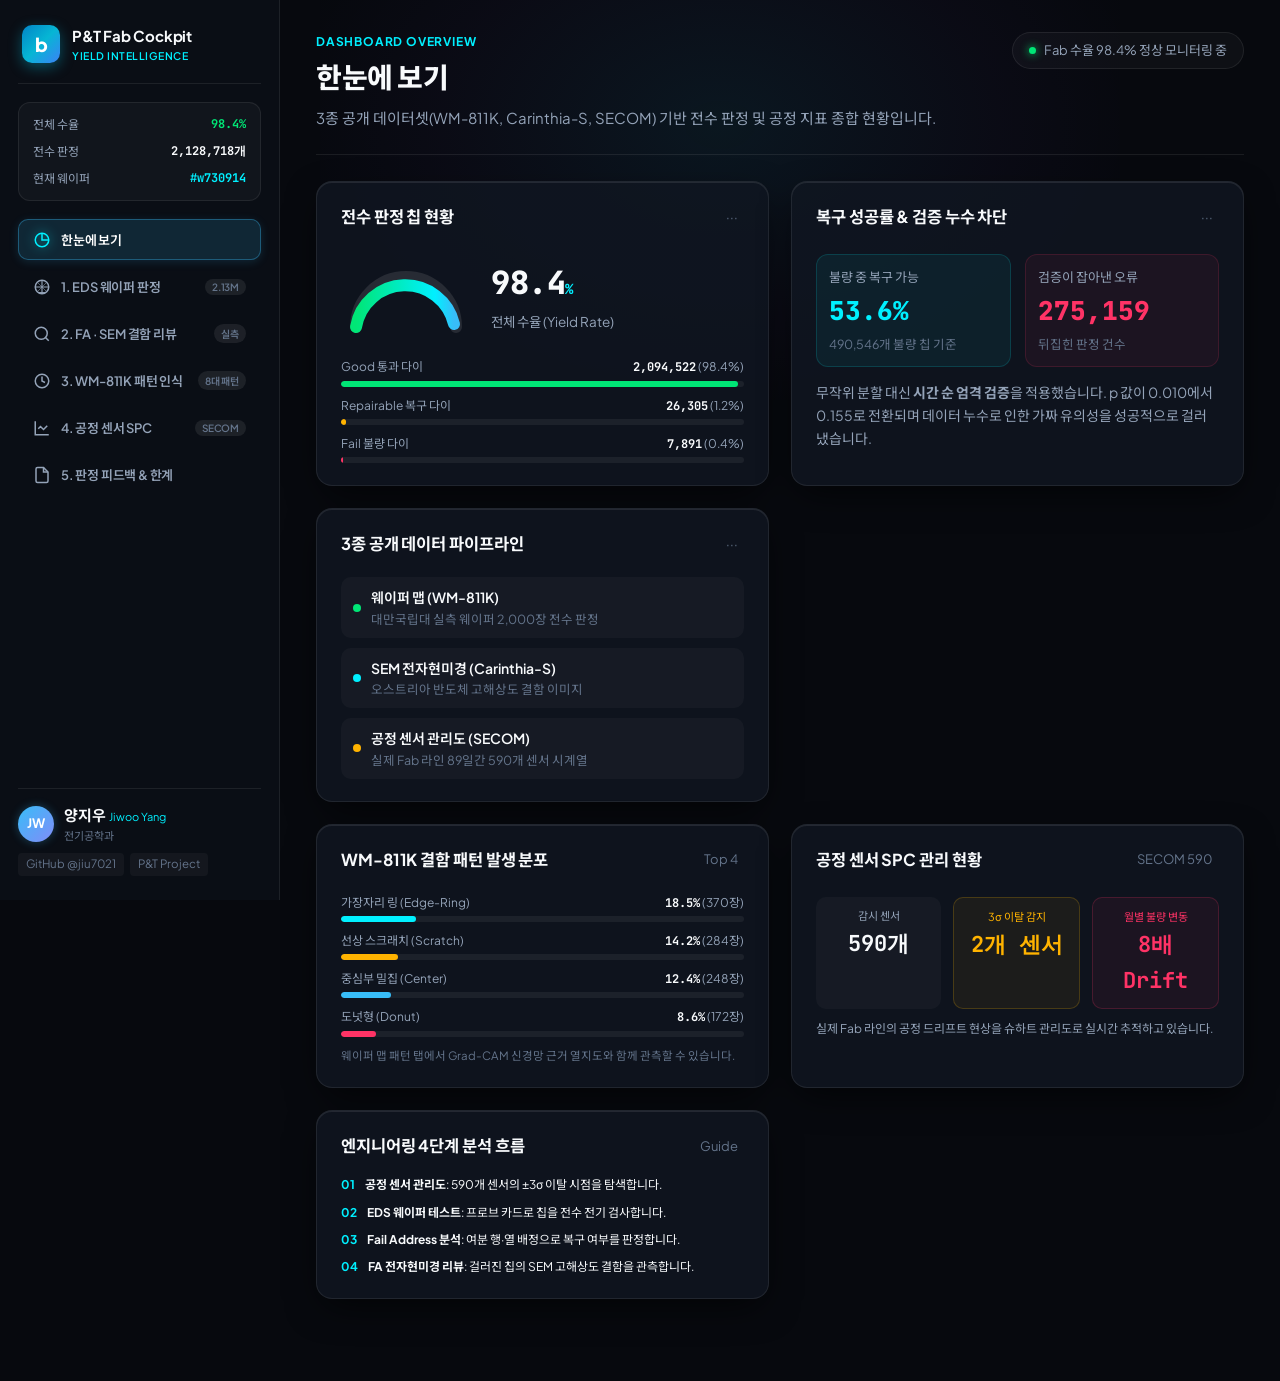
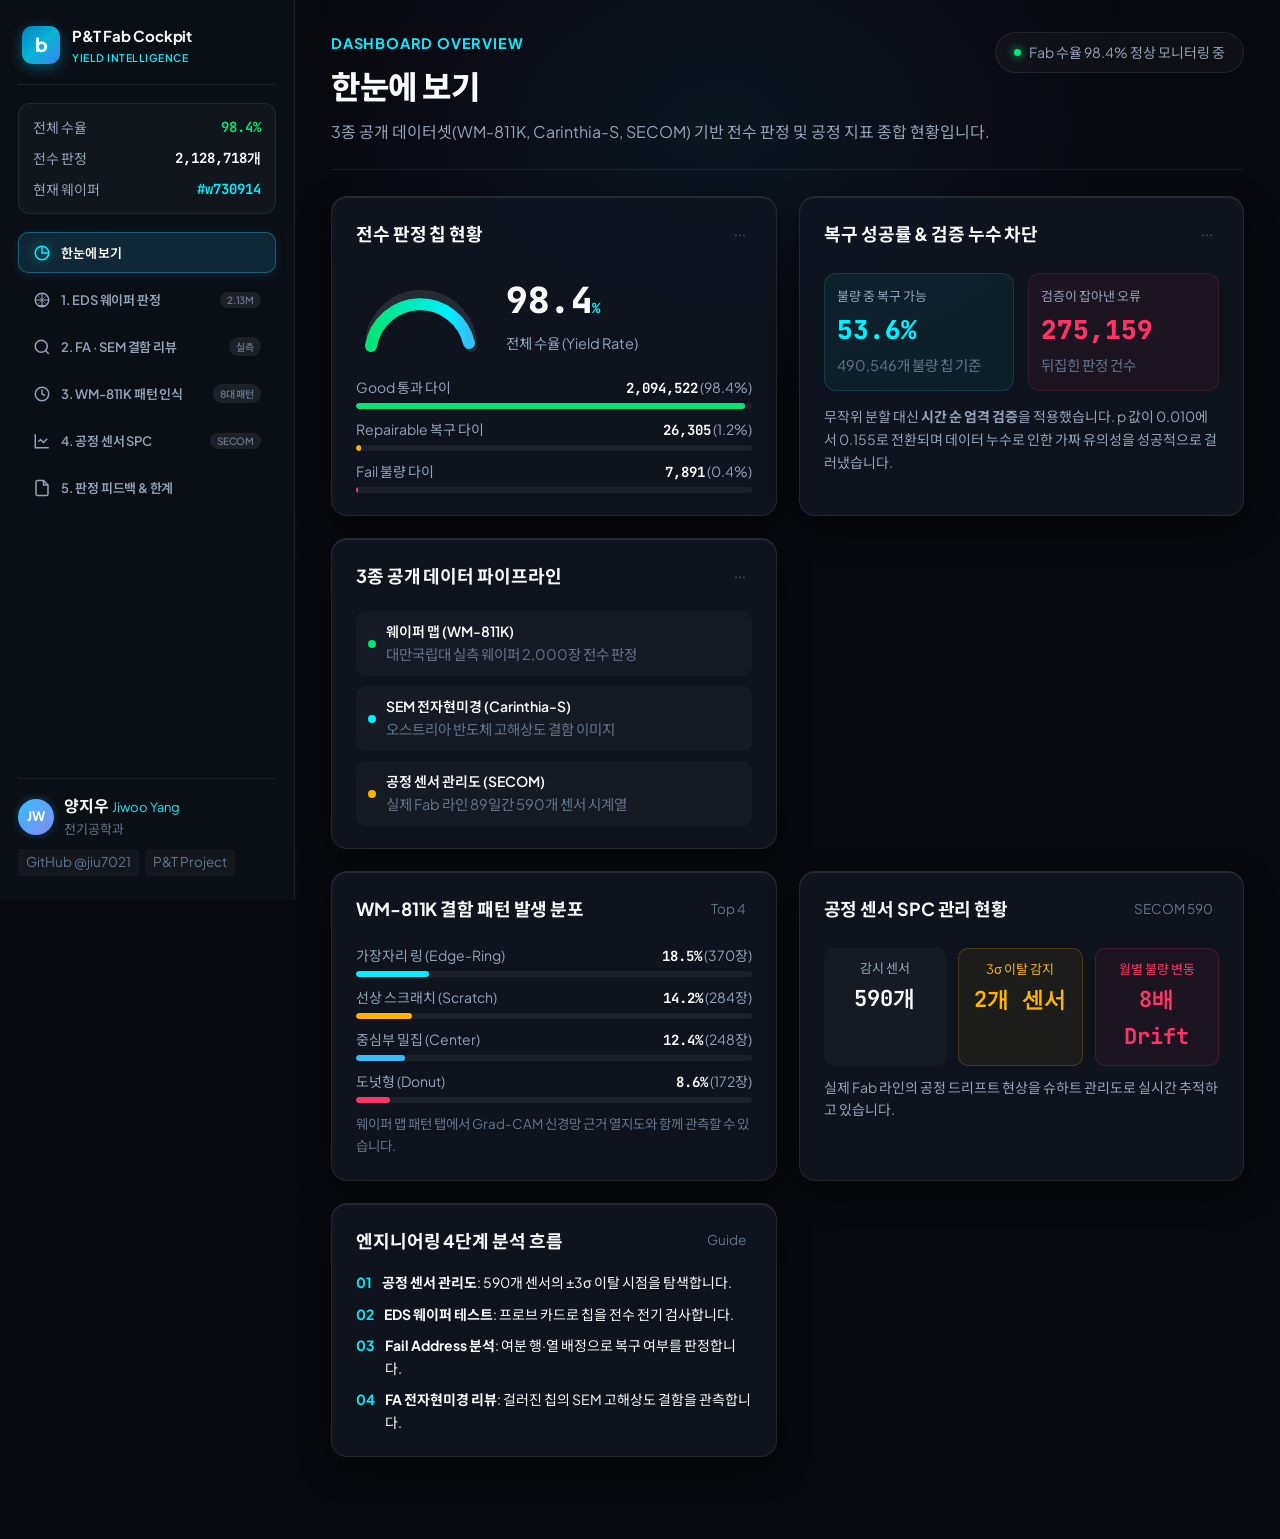
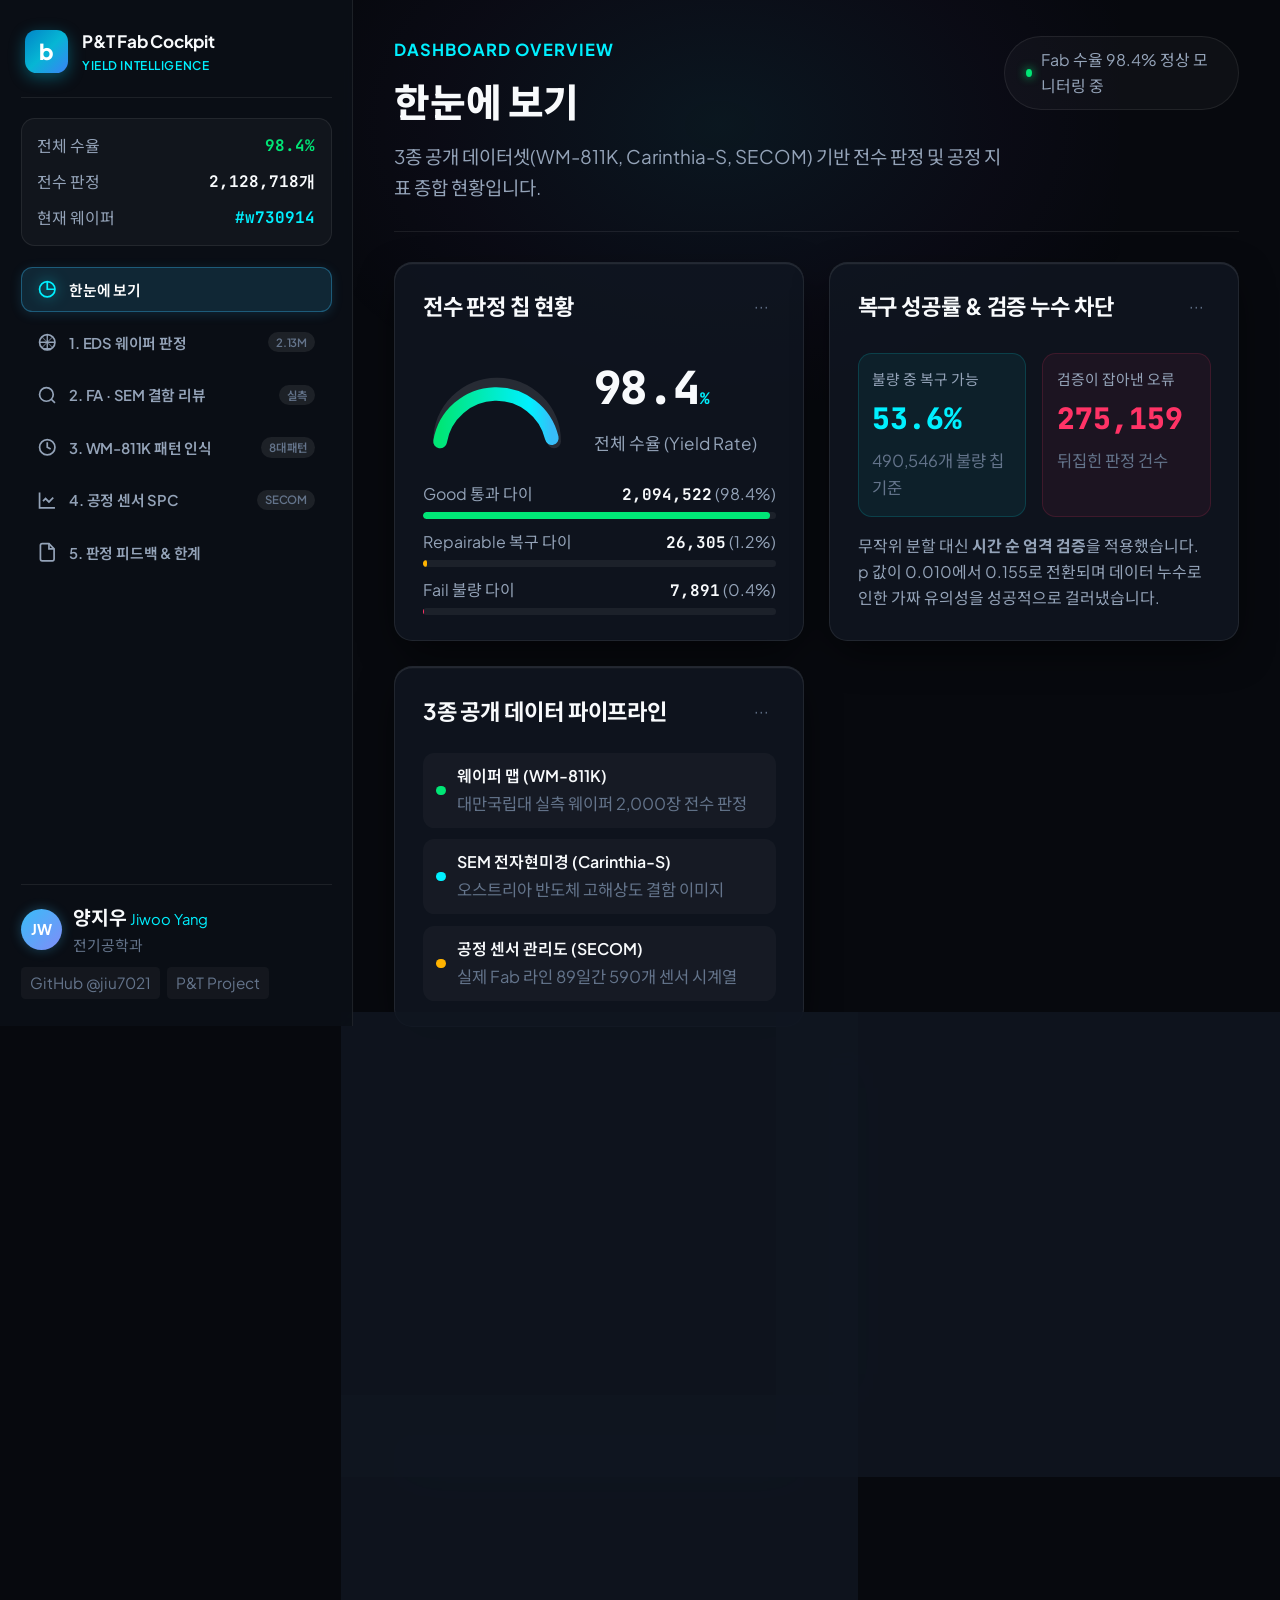
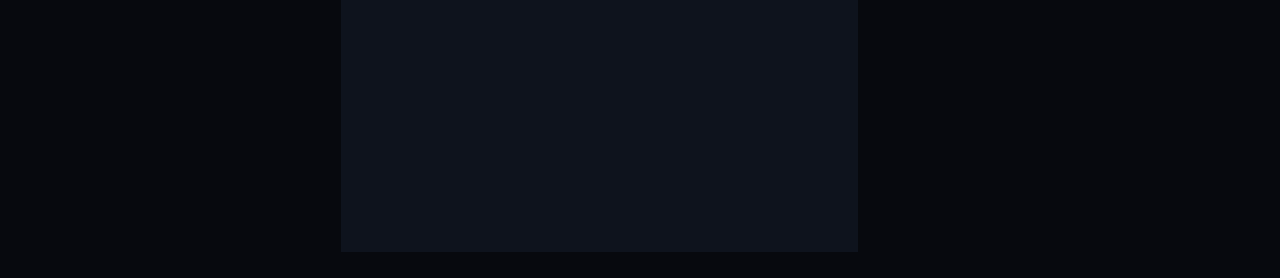
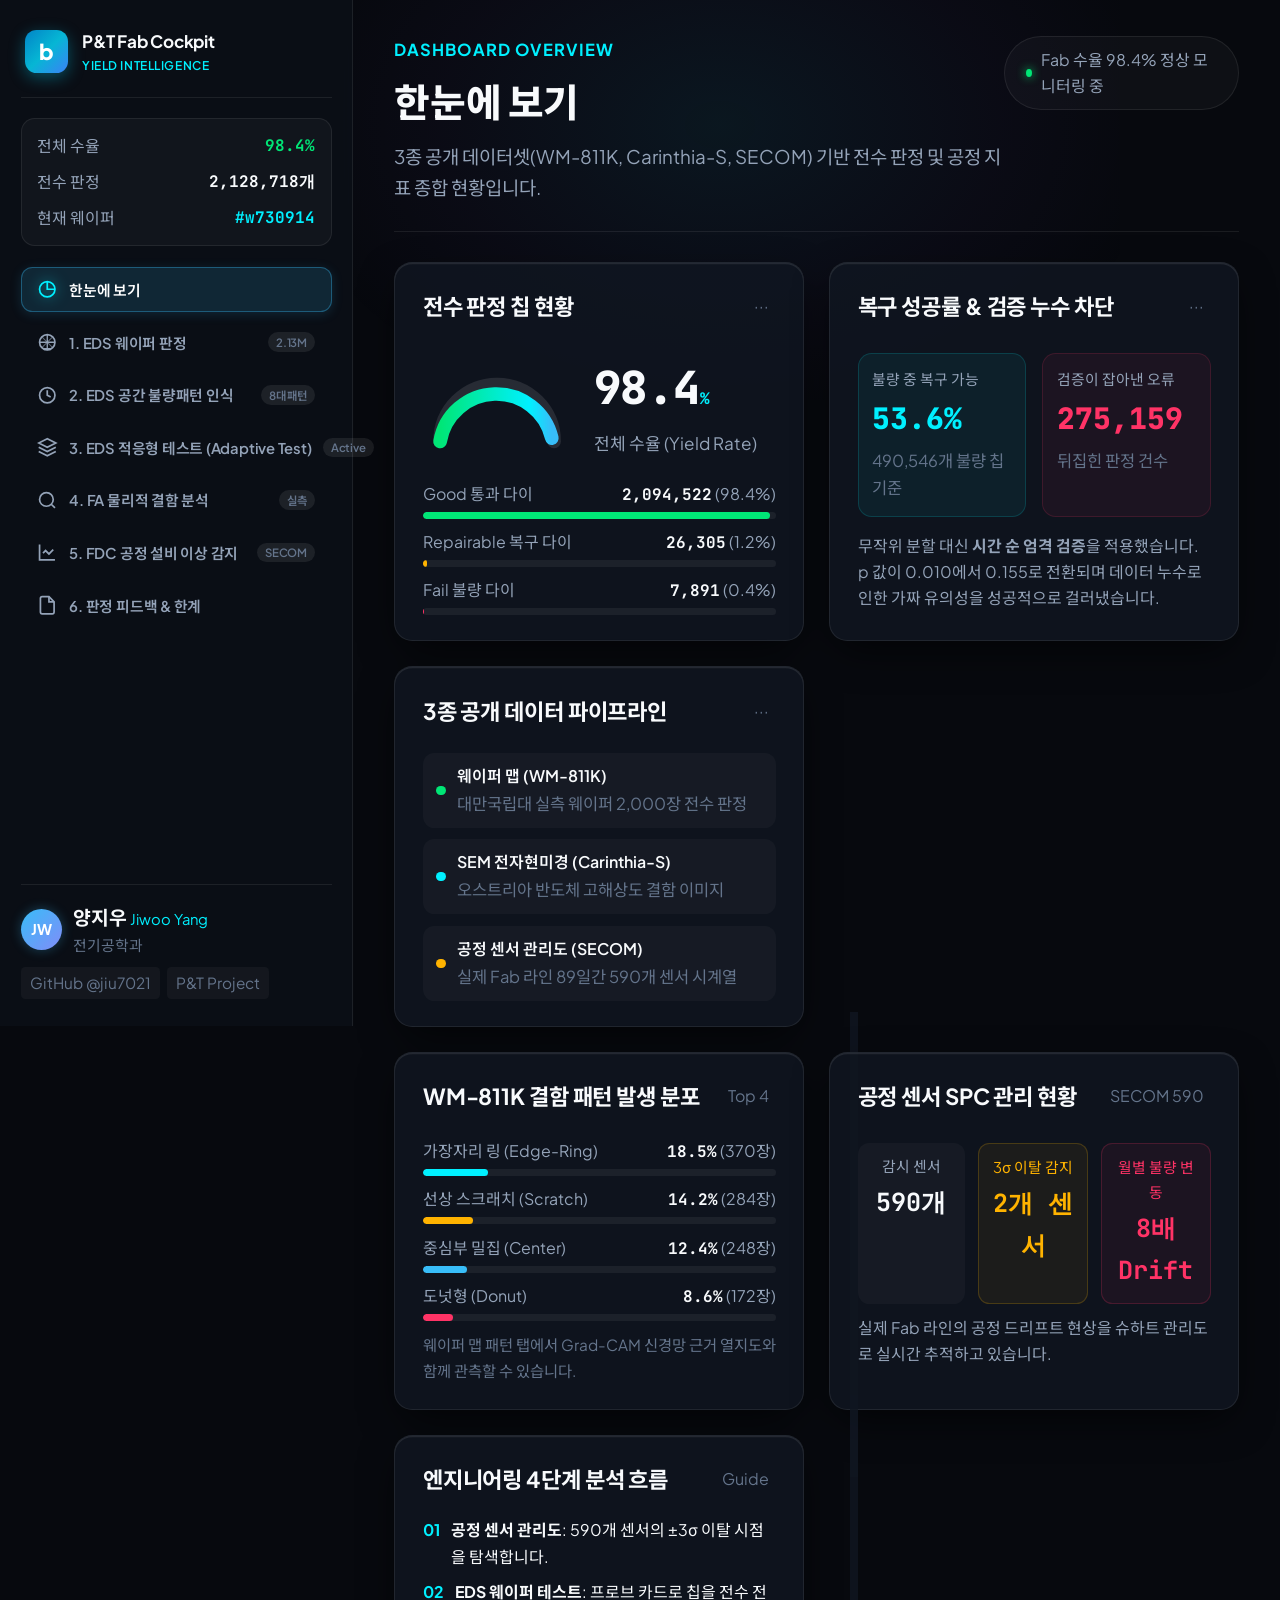
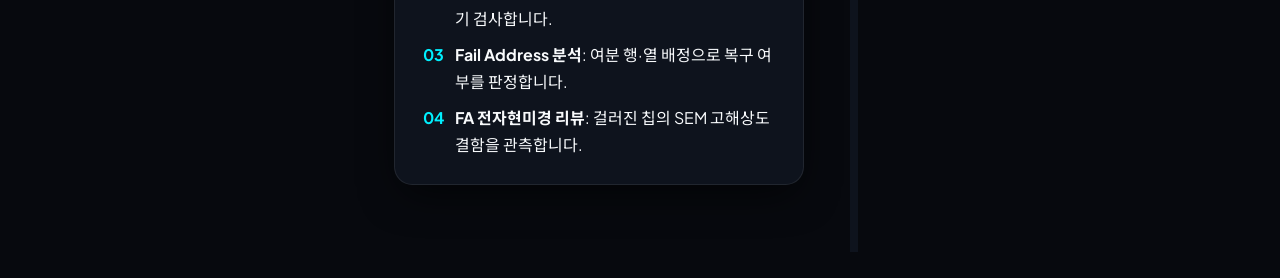
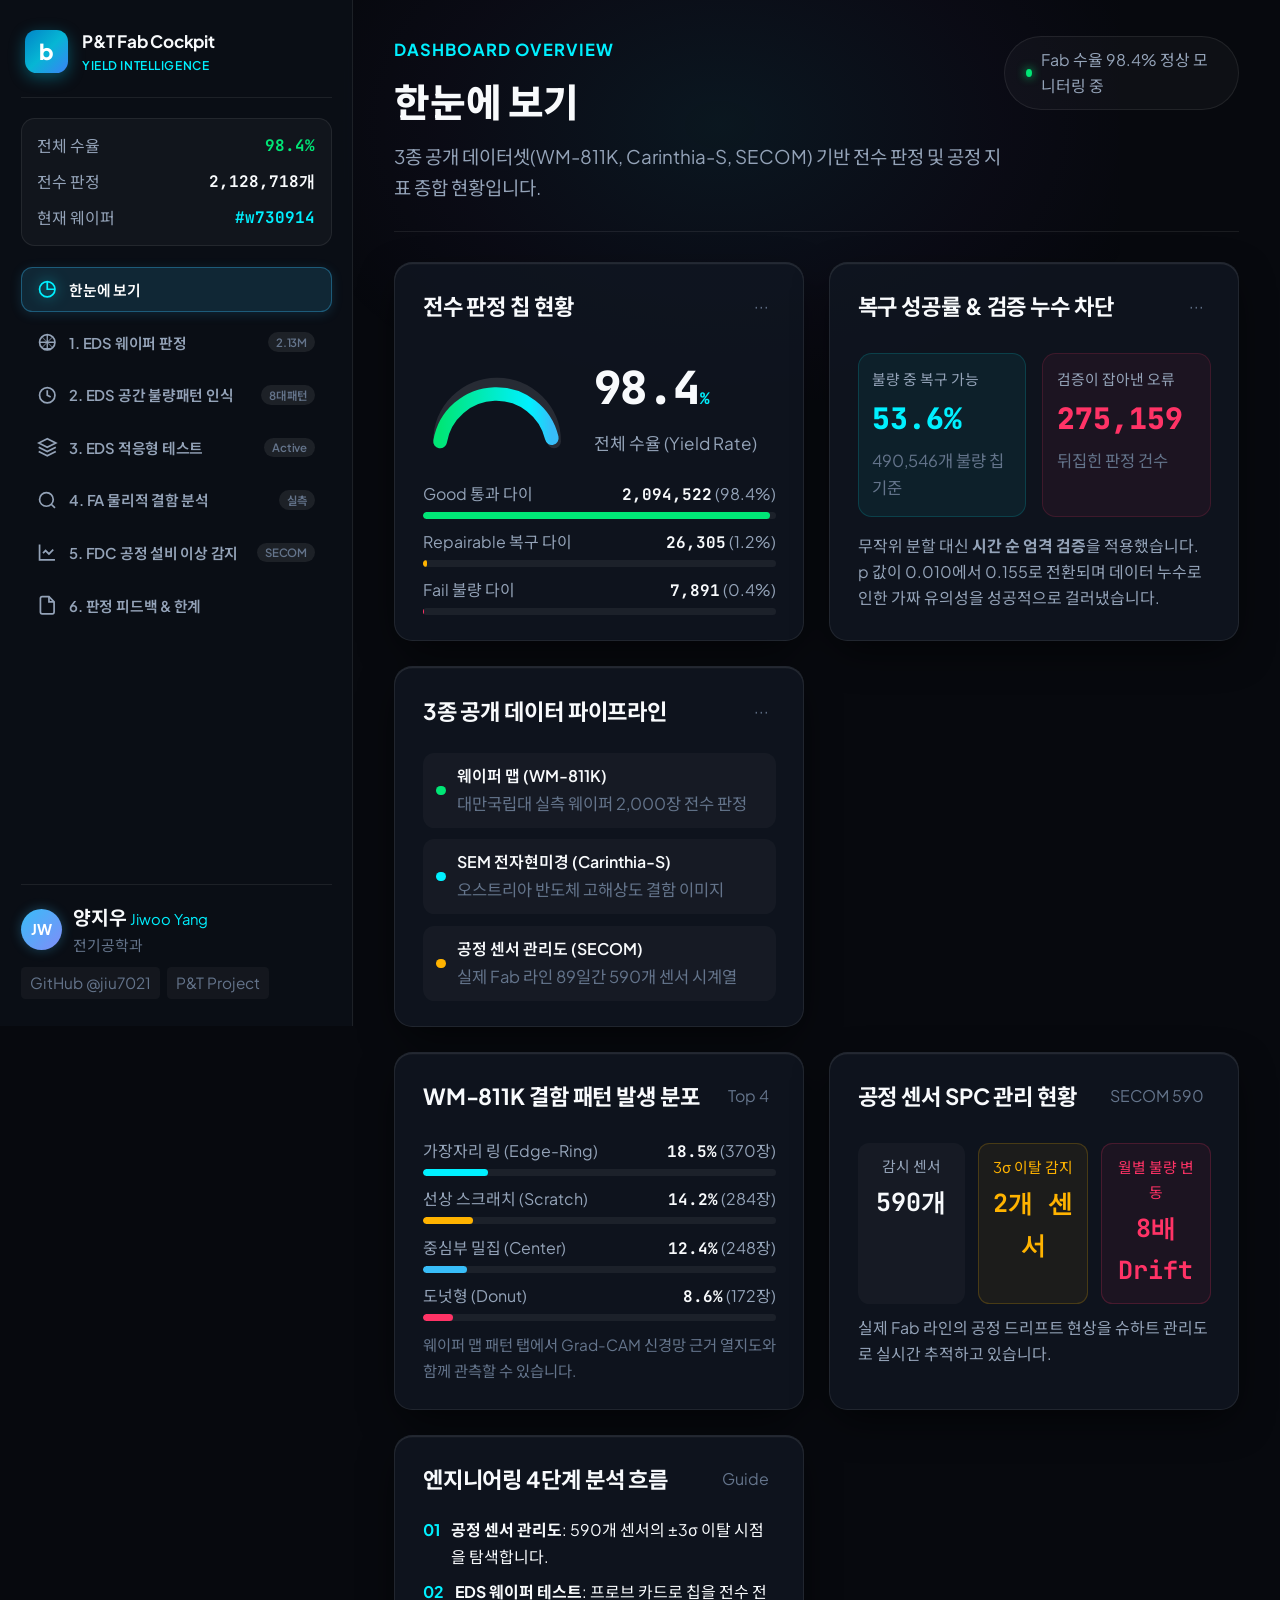
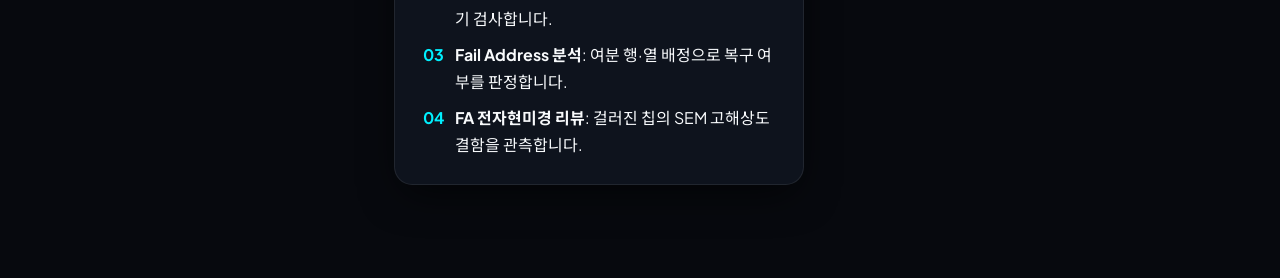
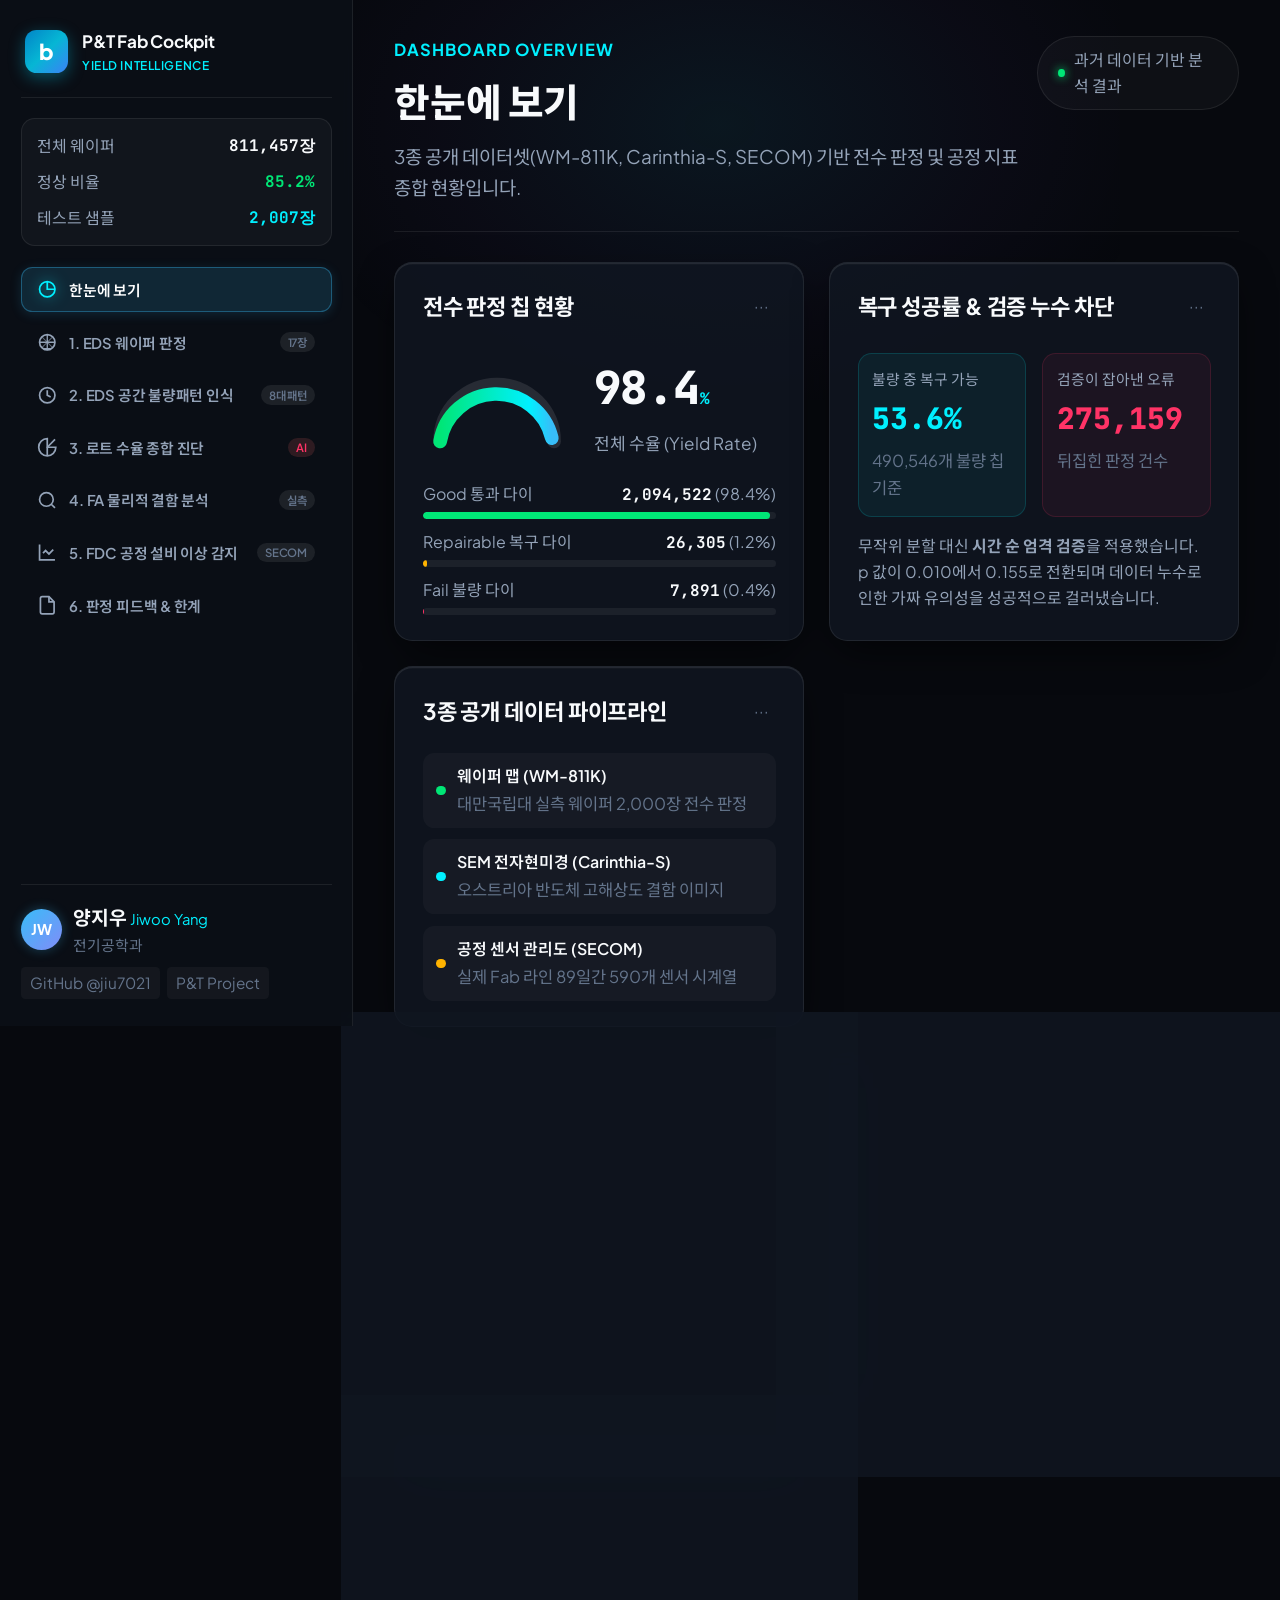
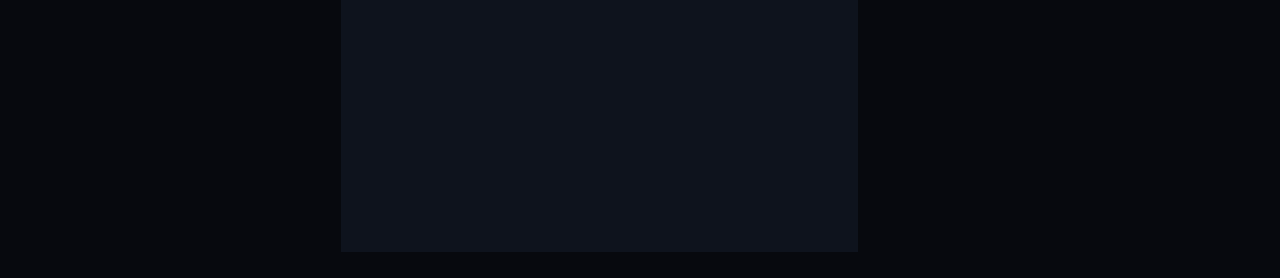
